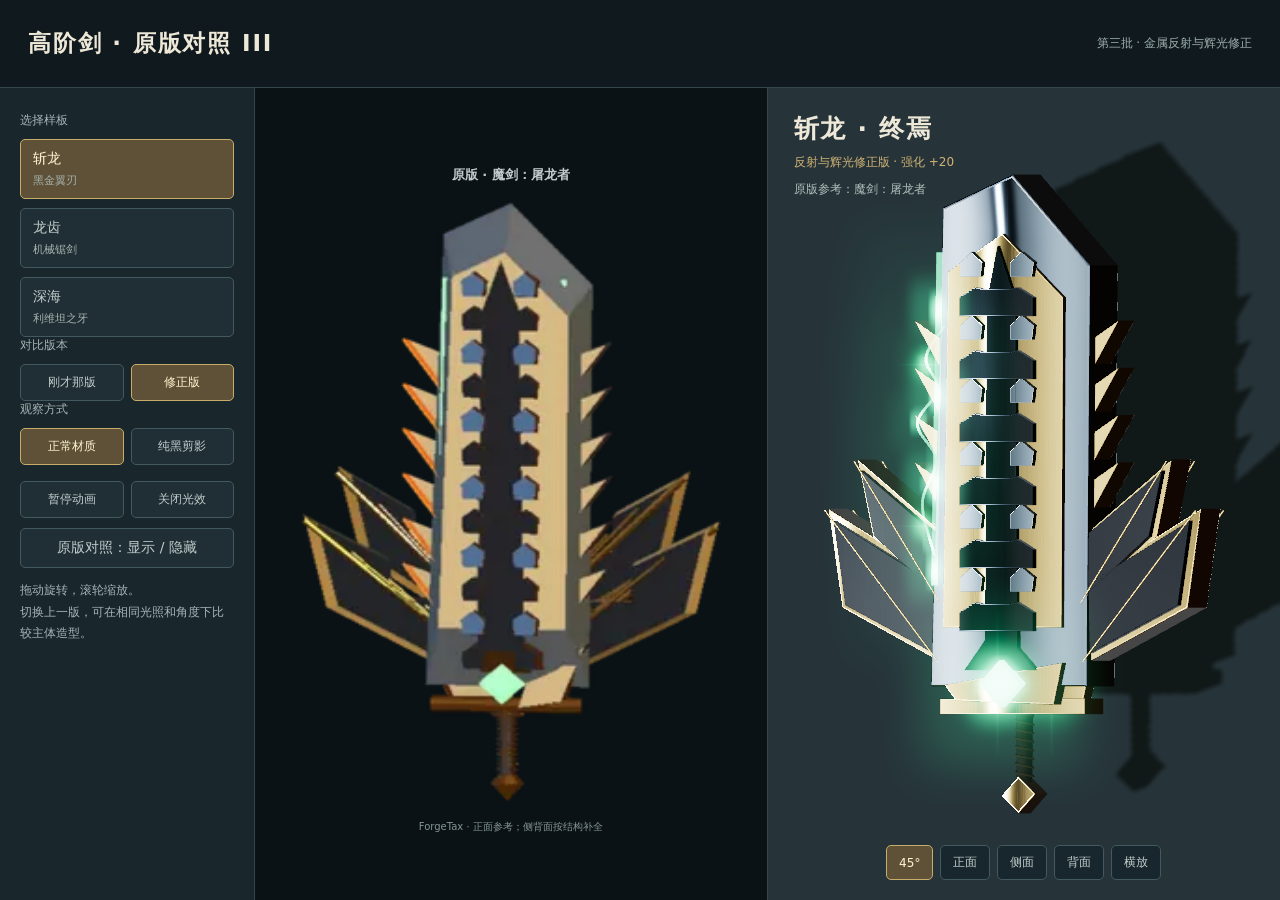
==== sword-faithful-study.html @ 308a8079 "deploy: V5.4 apply reference sword models and polished native glow" ====
<!doctype html><html lang="zh-CN"><head><meta charset="utf-8"><meta name="viewport" content="width=device-width,initial-scale=1"><title>高阶剑 · 三把原版对照 III</title><style>
*{box-sizing:border-box}body{margin:0;background:#10191d;color:#eee8d8;font:14px system-ui,'Microsoft YaHei',sans-serif}header{height:88px;padding:20px 28px;border-bottom:1px solid #34454b;display:flex;align-items:center;justify-content:space-between}h1{margin:0;font-size:23px;letter-spacing:.08em}header span{font-size:12px;color:#9eafae}main{height:calc(100dvh - 88px);display:grid;grid-template-columns:255px 1fr}aside{padding:24px 20px;background:#19262b;border-right:1px solid #34454b;overflow:auto}p{line-height:1.8;color:#a5b5b6;font-size:12px}label{font-size:12px;color:#a5b5b6;display:block;margin:22px 0 10px}label:first-child{margin-top:0}button{font:inherit;color:#c0cdcc;background:#202f35;border:1px solid #42595f;border-radius:5px;padding:10px 12px;cursor:pointer}button.active{border-color:#c7ac6a;background:#5e5137;color:#fff4d1}.families{display:grid;gap:9px}.families button{text-align:left}.families small{display:block;color:#a6b3af;font-size:11px;margin-top:5px}.toggle{display:grid;grid-template-columns:1fr 1fr;gap:7px}.toggle button{font-size:12px;padding:9px 4px}section{min-width:0;min-height:0;position:relative;overflow:hidden}canvas{display:block}#title{position:absolute;top:24px;left:26px;pointer-events:none}h2{margin:0;font-size:25px;letter-spacing:.07em}#revision{display:block;margin-top:9px;color:#d1b373;font-size:12px}#description{margin-top:10px;font-size:12px;color:#afbfbb}nav{position:absolute;bottom:20px;left:0;right:0;display:flex;justify-content:center;gap:7px}nav button{background:#18262ce8;padding:8px 12px;font-size:12px}@media(max-width:650px){header{height:68px;padding:14px 16px}h1{font-size:18px}header span{font-size:10px}main{height:calc(100dvh - 68px);display:flex;flex-direction:column}aside{padding:10px 12px;border:0;border-bottom:1px solid #34454b;overflow:visible}.families{grid-template-columns:repeat(3,1fr);gap:5px}.families button{text-align:center;font-size:12px;padding:8px 3px}.families small{display:none}aside label,aside p{display:none}.options{display:grid;grid-template-columns:1fr 1fr;gap:10px;margin-top:8px}.toggle{gap:4px}.toggle button{padding:7px 3px;font-size:11px}section{flex:1}#title{top:15px;left:16px}h2{font-size:19px}#description{display:none}#revision{font-size:10px;margin-top:6px}nav{bottom:12px;gap:5px}nav button{font-size:11px;padding:7px 9px}}
.comparison{display:flex;min-width:0;min-height:0}.comparison>#viewport{flex:1}#reference{display:none;width:50%;padding:22px 10px 10px;background:#0b1215;border-right:1px solid #34454b;flex-direction:column;align-items:center;justify-content:center;gap:14px}.compare-on #reference{display:flex}#reference img{width:100%;height:78%;object-fit:contain;min-height:0}#reference b{font-size:13px;color:#c1cacc;text-align:center}#reference small{font-size:10px;color:#839595;text-align:center}@media(max-width:650px){.comparison{flex:1}#reference{width:48%;padding:14px 5px 8px}#reference b{font-size:10px}#reference small{font-size:8px}#title{left:8px}h2{font-size:13px}nav{gap:3px;flex-wrap:wrap}nav button{padding:6px 7px}}
</style></head><body class="compare-on"><header><h1>高阶剑 · 原版对照 III</h1><span>第三批 · 金属反射与辉光修正</span></header><main><aside><label>选择样板</label><div class="families"><button data-family="dragon_slayer">斩龙<small>黑金翼刃</small></button><button data-family="dragon_fang">龙齿<small>机械锯剑</small></button><button data-family="abyss">深海<small>利维坦之牙</small></button></div><div class="options"><div><label>对比版本</label><div class="toggle"><button data-version="old">刚才那版</button><button data-version="new">修正版</button></div></div><div><label>观察方式</label><div class="toggle"><button data-finish="metal" class="active">正常材质</button><button data-finish="silhouette">纯黑剪影</button></div></div></div><div class="toggle" style="margin-top:16px"><button id="motion">暂停动画</button><button id="fx">关闭光效</button></div><button id="compare" style="width:100%;margin-top:10px">原版对照：显示 / 隐藏</button><p>拖动旋转，滚轮缩放。<br>切换上一版，可在相同光照和角度下比较主体造型。</p></aside><div class="comparison"><section id="reference"><b id="reference-title"></b><img alt="原版高阶剑参考"><small>ForgeTax · 正面参考；侧背面按结构补全</small></section><section id="viewport"><div id="title"><h2 id="name"></h2><span id="revision"></span><div id="description"></div></div><nav><button data-view="hero">45°</button><button data-view="front">正面</button><button data-view="side">侧面</button><button data-view="back">背面</button><button data-view="workshop">横放</button></nav></section></div></main><script>"use strict";(()=>{var hi={LEFT:0,MIDDLE:1,RIGHT:2,ROTATE:0,DOLLY:1,PAN:2},ui={ROTATE:0,PAN:1,DOLLY_PAN:2,DOLLY_ROTATE:3},xh=0,Vl=1,vh=2;var Hl=1,No=2,Pn=3,Gn=0,Xt=1,zt=2,Tn=0,Ei=1,pn=2,Wl=3,Xl=4,yh=5,ii=100,bh=101,Mh=102,Sh=103,Th=104,Eh=200,wh=201,Ah=202,Rh=203,lo=204,co=205,Ch=206,Ih=207,Ph=208,Lh=209,Uh=210,Oh=211,Dh=212,Nh=213,Fh=214,Fo=0,zo=1,_o=2,wi=3,Bo=4,ko=5,Go=6,Vo=7,Yl=0,zh=1,_h=2,Xn=0,Ho=1,Wo=2,Xo=3,gr=4,Yo=5,jo=6,Zo=7;var jl=300,Oi=301,Di=302,Ko=303,Jo=304,vs=306,Vn=1e3,ni=1001,ho=1002,Lt=1003,Bh=1004;var ys=1005;var At=1006,qo=1007;var an=1008;var En=1009,Zl=1010,Kl=1011,xr=1012,Qo=1013,di=1014,Ln=1015,It=1016,$o=1017,ea=1018,vr=1020,Jl=35902,ql=35899,Ql=1021,$l=1022,mn=1023,ir=1026,yr=1027,ec=1028,ta=1029,tc=1030,na=1031;var ia=1033,bs=33776,Ms=33777,Ss=33778,Ts=33779,ra=35840,sa=35841,oa=35842,aa=35843,la=36196,ca=37492,ha=37496,ua=37808,da=37809,fa=37810,pa=37811,ma=37812,ga=37813,xa=37814,va=37815,ya=37816,ba=37817,Ma=37818,Sa=37819,Ta=37820,Ea=37821,wa=36492,Aa=36494,Ra=36495,Ca=36283,Ia=36284,Pa=36285,La=36286;var Vr=2300,uo=2301,ao=2302,Ll=2400,Ul=2401,Ol=2402;var kh=3200,Gh=3201;var nc=0,Vh=1,Yn="",bt="srgb",Ai="srgb-linear",Hr="linear",$e="srgb";var Si=7680;var Dl=519,Hh=512,Wh=513,Xh=514,ic=515,Yh=516,jh=517,Zh=518,Kh=519,Nl=35044;var rc="300 es",bn=2e3,Wr=2001;var Cn=class{addEventListener(e,t){this._listeners===void 0&&(this._listeners={});let n=this._listeners;n[e]===void 0&&(n[e]=[]),n[e].indexOf(t)===-1&&n[e].push(t)}hasEventListener(e,t){let n=this._listeners;return n===void 0?!1:n[e]!==void 0&&n[e].indexOf(t)!==-1}removeEventListener(e,t){let n=this._listeners;if(n===void 0)return;let r=n[e];if(r!==void 0){let s=r.indexOf(t);s!==-1&&r.splice(s,1)}}dispatchEvent(e){let t=this._listeners;if(t===void 0)return;let n=t[e.type];if(n!==void 0){e.target=this;let r=n.slice(0);for(let s=0,o=r.length;s<o;s++)r[s].call(this,e);e.target=null}}},Ot=["00","01","02","03","04","05","06","07","08","09","0a","0b","0c","0d","0e","0f","10","11","12","13","14","15","16","17","18","19","1a","1b","1c","1d","1e","1f","20","21","22","23","24","25","26","27","28","29","2a","2b","2c","2d","2e","2f","30","31","32","33","34","35","36","37","38","39","3a","3b","3c","3d","3e","3f","40","41","42","43","44","45","46","47","48","49","4a","4b","4c","4d","4e","4f","50","51","52","53","54","55","56","57","58","59","5a","5b","5c","5d","5e","5f","60","61","62","63","64","65","66","67","68","69","6a","6b","6c","6d","6e","6f","70","71","72","73","74","75","76","77","78","79","7a","7b","7c","7d","7e","7f","80","81","82","83","84","85","86","87","88","89","8a","8b","8c","8d","8e","8f","90","91","92","93","94","95","96","97","98","99","9a","9b","9c","9d","9e","9f","a0","a1","a2","a3","a4","a5","a6","a7","a8","a9","aa","ab","ac","ad","ae","af","b0","b1","b2","b3","b4","b5","b6","b7","b8","b9","ba","bb","bc","bd","be","bf","c0","c1","c2","c3","c4","c5","c6","c7","c8","c9","ca","cb","cc","cd","ce","cf","d0","d1","d2","d3","d4","d5","d6","d7","d8","d9","da","db","dc","dd","de","df","e0","e1","e2","e3","e4","e5","e6","e7","e8","e9","ea","eb","ec","ed","ee","ef","f0","f1","f2","f3","f4","f5","f6","f7","f8","f9","fa","fb","fc","fd","fe","ff"],jc=1234567,_r=Math.PI/180,rr=180/Math.PI;function Ni(){let i=Math.random()*4294967295|0,e=Math.random()*4294967295|0,t=Math.random()*4294967295|0,n=Math.random()*4294967295|0;return(Ot[i&255]+Ot[i>>8&255]+Ot[i>>16&255]+Ot[i>>24&255]+"-"+Ot[e&255]+Ot[e>>8&255]+"-"+Ot[e>>16&15|64]+Ot[e>>24&255]+"-"+Ot[t&63|128]+Ot[t>>8&255]+"-"+Ot[t>>16&255]+Ot[t>>24&255]+Ot[n&255]+Ot[n>>8&255]+Ot[n>>16&255]+Ot[n>>24&255]).toLowerCase()}function Ge(i,e,t){return Math.max(e,Math.min(t,i))}function sc(i,e){return(i%e+e)%e}function Ed(i,e,t,n,r){return n+(i-e)*(r-n)/(t-e)}function wd(i,e,t){return i!==e?(t-i)/(e-i):0}function Br(i,e,t){return(1-t)*i+t*e}function Ad(i,e,t,n){return Br(i,e,1-Math.exp(-t*n))}function Rd(i,e=1){return e-Math.abs(sc(i,e*2)-e)}function Cd(i,e,t){return i<=e?0:i>=t?1:(i=(i-e)/(t-e),i*i*(3-2*i))}function Id(i,e,t){return i<=e?0:i>=t?1:(i=(i-e)/(t-e),i*i*i*(i*(i*6-15)+10))}function Pd(i,e){return i+Math.floor(Math.random()*(e-i+1))}function Ld(i,e){return i+Math.random()*(e-i)}function Ud(i){return i*(.5-Math.random())}function Od(i){i!==void 0&&(jc=i);let e=jc+=1831565813;return e=Math.imul(e^e>>>15,e|1),e^=e+Math.imul(e^e>>>7,e|61),((e^e>>>14)>>>0)/4294967296}function Dd(i){return i*_r}function Nd(i){return i*rr}function Fd(i){return(i&i-1)===0&&i!==0}function zd(i){return Math.pow(2,Math.ceil(Math.log(i)/Math.LN2))}function _d(i){return Math.pow(2,Math.floor(Math.log(i)/Math.LN2))}function Bd(i,e,t,n,r){let s=Math.cos,o=Math.sin,a=s(t/2),l=o(t/2),c=s((e+n)/2),h=o((e+n)/2),u=s((e-n)/2),d=o((e-n)/2),f=s((n-e)/2),m=o((n-e)/2);switch(r){case"XYX":i.set(a*h,l*u,l*d,a*c);break;case"YZY":i.set(l*d,a*h,l*u,a*c);break;case"ZXZ":i.set(l*u,l*d,a*h,a*c);break;case"XZX":i.set(a*h,l*m,l*f,a*c);break;case"YXY":i.set(l*f,a*h,l*m,a*c);break;case"ZYZ":i.set(l*m,l*f,a*h,a*c);break;default:console.warn("THREE.MathUtils: .setQuaternionFromProperEuler() encountered an unknown order: "+r)}}function tr(i,e){switch(e.constructor){case Float32Array:return i;case Uint32Array:return i/4294967295;case Uint16Array:return i/65535;case Uint8Array:return i/255;case Int32Array:return Math.max(i/2147483647,-1);case Int16Array:return Math.max(i/32767,-1);case Int8Array:return Math.max(i/127,-1);default:throw new Error("Invalid component type.")}}function Ht(i,e){switch(e.constructor){case Float32Array:return i;case Uint32Array:return Math.round(i*4294967295);case Uint16Array:return Math.round(i*65535);case Uint8Array:return Math.round(i*255);case Int32Array:return Math.round(i*2147483647);case Int16Array:return Math.round(i*32767);case Int8Array:return Math.round(i*127);default:throw new Error("Invalid component type.")}}var We={DEG2RAD:_r,RAD2DEG:rr,generateUUID:Ni,clamp:Ge,euclideanModulo:sc,mapLinear:Ed,inverseLerp:wd,lerp:Br,damp:Ad,pingpong:Rd,smoothstep:Cd,smootherstep:Id,randInt:Pd,randFloat:Ld,randFloatSpread:Ud,seededRandom:Od,degToRad:Dd,radToDeg:Nd,isPowerOfTwo:Fd,ceilPowerOfTwo:zd,floorPowerOfTwo:_d,setQuaternionFromProperEuler:Bd,normalize:Ht,denormalize:tr},Y=class i{constructor(e=0,t=0){i.prototype.isVector2=!0,this.x=e,this.y=t}get width(){return this.x}set width(e){this.x=e}get height(){return this.y}set height(e){this.y=e}set(e,t){return this.x=e,this.y=t,this}setScalar(e){return this.x=e,this.y=e,this}setX(e){return this.x=e,this}setY(e){return this.y=e,this}setComponent(e,t){switch(e){case 0:this.x=t;break;case 1:this.y=t;break;default:throw new Error("index is out of range: "+e)}return this}getComponent(e){switch(e){case 0:return this.x;case 1:return this.y;default:throw new Error("index is out of range: "+e)}}clone(){return new this.constructor(this.x,this.y)}copy(e){return this.x=e.x,this.y=e.y,this}add(e){return this.x+=e.x,this.y+=e.y,this}addScalar(e){return this.x+=e,this.y+=e,this}addVectors(e,t){return this.x=e.x+t.x,this.y=e.y+t.y,this}addScaledVector(e,t){return this.x+=e.x*t,this.y+=e.y*t,this}sub(e){return this.x-=e.x,this.y-=e.y,this}subScalar(e){return this.x-=e,this.y-=e,this}subVectors(e,t){return this.x=e.x-t.x,this.y=e.y-t.y,this}multiply(e){return this.x*=e.x,this.y*=e.y,this}multiplyScalar(e){return this.x*=e,this.y*=e,this}divide(e){return this.x/=e.x,this.y/=e.y,this}divideScalar(e){return this.multiplyScalar(1/e)}applyMatrix3(e){let t=this.x,n=this.y,r=e.elements;return this.x=r[0]*t+r[3]*n+r[6],this.y=r[1]*t+r[4]*n+r[7],this}min(e){return this.x=Math.min(this.x,e.x),this.y=Math.min(this.y,e.y),this}max(e){return this.x=Math.max(this.x,e.x),this.y=Math.max(this.y,e.y),this}clamp(e,t){return this.x=Ge(this.x,e.x,t.x),this.y=Ge(this.y,e.y,t.y),this}clampScalar(e,t){return this.x=Ge(this.x,e,t),this.y=Ge(this.y,e,t),this}clampLength(e,t){let n=this.length();return this.divideScalar(n||1).multiplyScalar(Ge(n,e,t))}floor(){return this.x=Math.floor(this.x),this.y=Math.floor(this.y),this}ceil(){return this.x=Math.ceil(this.x),this.y=Math.ceil(this.y),this}round(){return this.x=Math.round(this.x),this.y=Math.round(this.y),this}roundToZero(){return this.x=Math.trunc(this.x),this.y=Math.trunc(this.y),this}negate(){return this.x=-this.x,this.y=-this.y,this}dot(e){return this.x*e.x+this.y*e.y}cross(e){return this.x*e.y-this.y*e.x}lengthSq(){return this.x*this.x+this.y*this.y}length(){return Math.sqrt(this.x*this.x+this.y*this.y)}manhattanLength(){return Math.abs(this.x)+Math.abs(this.y)}normalize(){return this.divideScalar(this.length()||1)}angle(){return Math.atan2(-this.y,-this.x)+Math.PI}angleTo(e){let t=Math.sqrt(this.lengthSq()*e.lengthSq());if(t===0)return Math.PI/2;let n=this.dot(e)/t;return Math.acos(Ge(n,-1,1))}distanceTo(e){return Math.sqrt(this.distanceToSquared(e))}distanceToSquared(e){let t=this.x-e.x,n=this.y-e.y;return t*t+n*n}manhattanDistanceTo(e){return Math.abs(this.x-e.x)+Math.abs(this.y-e.y)}setLength(e){return this.normalize().multiplyScalar(e)}lerp(e,t){return this.x+=(e.x-this.x)*t,this.y+=(e.y-this.y)*t,this}lerpVectors(e,t,n){return this.x=e.x+(t.x-e.x)*n,this.y=e.y+(t.y-e.y)*n,this}equals(e){return e.x===this.x&&e.y===this.y}fromArray(e,t=0){return this.x=e[t],this.y=e[t+1],this}toArray(e=[],t=0){return e[t]=this.x,e[t+1]=this.y,e}fromBufferAttribute(e,t){return this.x=e.getX(t),this.y=e.getY(t),this}rotateAround(e,t){let n=Math.cos(t),r=Math.sin(t),s=this.x-e.x,o=this.y-e.y;return this.x=s*n-o*r+e.x,this.y=s*r+o*n+e.y,this}random(){return this.x=Math.random(),this.y=Math.random(),this}*[Symbol.iterator](){yield this.x,yield this.y}},fn=class{constructor(e=0,t=0,n=0,r=1){this.isQuaternion=!0,this._x=e,this._y=t,this._z=n,this._w=r}static slerpFlat(e,t,n,r,s,o,a){let l=n[r+0],c=n[r+1],h=n[r+2],u=n[r+3],d=s[o+0],f=s[o+1],m=s[o+2],y=s[o+3];if(a===0){e[t+0]=l,e[t+1]=c,e[t+2]=h,e[t+3]=u;return}if(a===1){e[t+0]=d,e[t+1]=f,e[t+2]=m,e[t+3]=y;return}if(u!==y||l!==d||c!==f||h!==m){let g=1-a,p=l*d+c*f+h*m+u*y,E=p>=0?1:-1,x=1-p*p;if(x>Number.EPSILON){let A=Math.sqrt(x),T=Math.atan2(A,p*E);g=Math.sin(g*T)/A,a=Math.sin(a*T)/A}let v=a*E;if(l=l*g+d*v,c=c*g+f*v,h=h*g+m*v,u=u*g+y*v,g===1-a){let A=1/Math.sqrt(l*l+c*c+h*h+u*u);l*=A,c*=A,h*=A,u*=A}}e[t]=l,e[t+1]=c,e[t+2]=h,e[t+3]=u}static multiplyQuaternionsFlat(e,t,n,r,s,o){let a=n[r],l=n[r+1],c=n[r+2],h=n[r+3],u=s[o],d=s[o+1],f=s[o+2],m=s[o+3];return e[t]=a*m+h*u+l*f-c*d,e[t+1]=l*m+h*d+c*u-a*f,e[t+2]=c*m+h*f+a*d-l*u,e[t+3]=h*m-a*u-l*d-c*f,e}get x(){return this._x}set x(e){this._x=e,this._onChangeCallback()}get y(){return this._y}set y(e){this._y=e,this._onChangeCallback()}get z(){return this._z}set z(e){this._z=e,this._onChangeCallback()}get w(){return this._w}set w(e){this._w=e,this._onChangeCallback()}set(e,t,n,r){return this._x=e,this._y=t,this._z=n,this._w=r,this._onChangeCallback(),this}clone(){return new this.constructor(this._x,this._y,this._z,this._w)}copy(e){return this._x=e.x,this._y=e.y,this._z=e.z,this._w=e.w,this._onChangeCallback(),this}setFromEuler(e,t=!0){let n=e._x,r=e._y,s=e._z,o=e._order,a=Math.cos,l=Math.sin,c=a(n/2),h=a(r/2),u=a(s/2),d=l(n/2),f=l(r/2),m=l(s/2);switch(o){case"XYZ":this._x=d*h*u+c*f*m,this._y=c*f*u-d*h*m,this._z=c*h*m+d*f*u,this._w=c*h*u-d*f*m;break;case"YXZ":this._x=d*h*u+c*f*m,this._y=c*f*u-d*h*m,this._z=c*h*m-d*f*u,this._w=c*h*u+d*f*m;break;case"ZXY":this._x=d*h*u-c*f*m,this._y=c*f*u+d*h*m,this._z=c*h*m+d*f*u,this._w=c*h*u-d*f*m;break;case"ZYX":this._x=d*h*u-c*f*m,this._y=c*f*u+d*h*m,this._z=c*h*m-d*f*u,this._w=c*h*u+d*f*m;break;case"YZX":this._x=d*h*u+c*f*m,this._y=c*f*u+d*h*m,this._z=c*h*m-d*f*u,this._w=c*h*u-d*f*m;break;case"XZY":this._x=d*h*u-c*f*m,this._y=c*f*u-d*h*m,this._z=c*h*m+d*f*u,this._w=c*h*u+d*f*m;break;default:console.warn("THREE.Quaternion: .setFromEuler() encountered an unknown order: "+o)}return t===!0&&this._onChangeCallback(),this}setFromAxisAngle(e,t){let n=t/2,r=Math.sin(n);return this._x=e.x*r,this._y=e.y*r,this._z=e.z*r,this._w=Math.cos(n),this._onChangeCallback(),this}setFromRotationMatrix(e){let t=e.elements,n=t[0],r=t[4],s=t[8],o=t[1],a=t[5],l=t[9],c=t[2],h=t[6],u=t[10],d=n+a+u;if(d>0){let f=.5/Math.sqrt(d+1);this._w=.25/f,this._x=(h-l)*f,this._y=(s-c)*f,this._z=(o-r)*f}else if(n>a&&n>u){let f=2*Math.sqrt(1+n-a-u);this._w=(h-l)/f,this._x=.25*f,this._y=(r+o)/f,this._z=(s+c)/f}else if(a>u){let f=2*Math.sqrt(1+a-n-u);this._w=(s-c)/f,this._x=(r+o)/f,this._y=.25*f,this._z=(l+h)/f}else{let f=2*Math.sqrt(1+u-n-a);this._w=(o-r)/f,this._x=(s+c)/f,this._y=(l+h)/f,this._z=.25*f}return this._onChangeCallback(),this}setFromUnitVectors(e,t){let n=e.dot(t)+1;return n<1e-8?(n=0,Math.abs(e.x)>Math.abs(e.z)?(this._x=-e.y,this._y=e.x,this._z=0,this._w=n):(this._x=0,this._y=-e.z,this._z=e.y,this._w=n)):(this._x=e.y*t.z-e.z*t.y,this._y=e.z*t.x-e.x*t.z,this._z=e.x*t.y-e.y*t.x,this._w=n),this.normalize()}angleTo(e){return 2*Math.acos(Math.abs(Ge(this.dot(e),-1,1)))}rotateTowards(e,t){let n=this.angleTo(e);if(n===0)return this;let r=Math.min(1,t/n);return this.slerp(e,r),this}identity(){return this.set(0,0,0,1)}invert(){return this.conjugate()}conjugate(){return this._x*=-1,this._y*=-1,this._z*=-1,this._onChangeCallback(),this}dot(e){return this._x*e._x+this._y*e._y+this._z*e._z+this._w*e._w}lengthSq(){return this._x*this._x+this._y*this._y+this._z*this._z+this._w*this._w}length(){return Math.sqrt(this._x*this._x+this._y*this._y+this._z*this._z+this._w*this._w)}normalize(){let e=this.length();return e===0?(this._x=0,this._y=0,this._z=0,this._w=1):(e=1/e,this._x=this._x*e,this._y=this._y*e,this._z=this._z*e,this._w=this._w*e),this._onChangeCallback(),this}multiply(e){return this.multiplyQuaternions(this,e)}premultiply(e){return this.multiplyQuaternions(e,this)}multiplyQuaternions(e,t){let n=e._x,r=e._y,s=e._z,o=e._w,a=t._x,l=t._y,c=t._z,h=t._w;return this._x=n*h+o*a+r*c-s*l,this._y=r*h+o*l+s*a-n*c,this._z=s*h+o*c+n*l-r*a,this._w=o*h-n*a-r*l-s*c,this._onChangeCallback(),this}slerp(e,t){if(t===0)return this;if(t===1)return this.copy(e);let n=this._x,r=this._y,s=this._z,o=this._w,a=o*e._w+n*e._x+r*e._y+s*e._z;if(a<0?(this._w=-e._w,this._x=-e._x,this._y=-e._y,this._z=-e._z,a=-a):this.copy(e),a>=1)return this._w=o,this._x=n,this._y=r,this._z=s,this;let l=1-a*a;if(l<=Number.EPSILON){let f=1-t;return this._w=f*o+t*this._w,this._x=f*n+t*this._x,this._y=f*r+t*this._y,this._z=f*s+t*this._z,this.normalize(),this}let c=Math.sqrt(l),h=Math.atan2(c,a),u=Math.sin((1-t)*h)/c,d=Math.sin(t*h)/c;return this._w=o*u+this._w*d,this._x=n*u+this._x*d,this._y=r*u+this._y*d,this._z=s*u+this._z*d,this._onChangeCallback(),this}slerpQuaternions(e,t,n){return this.copy(e).slerp(t,n)}random(){let e=2*Math.PI*Math.random(),t=2*Math.PI*Math.random(),n=Math.random(),r=Math.sqrt(1-n),s=Math.sqrt(n);return this.set(r*Math.sin(e),r*Math.cos(e),s*Math.sin(t),s*Math.cos(t))}equals(e){return e._x===this._x&&e._y===this._y&&e._z===this._z&&e._w===this._w}fromArray(e,t=0){return this._x=e[t],this._y=e[t+1],this._z=e[t+2],this._w=e[t+3],this._onChangeCallback(),this}toArray(e=[],t=0){return e[t]=this._x,e[t+1]=this._y,e[t+2]=this._z,e[t+3]=this._w,e}fromBufferAttribute(e,t){return this._x=e.getX(t),this._y=e.getY(t),this._z=e.getZ(t),this._w=e.getW(t),this._onChangeCallback(),this}toJSON(){return this.toArray()}_onChange(e){return this._onChangeCallback=e,this}_onChangeCallback(){}*[Symbol.iterator](){yield this._x,yield this._y,yield this._z,yield this._w}},P=class i{constructor(e=0,t=0,n=0){i.prototype.isVector3=!0,this.x=e,this.y=t,this.z=n}set(e,t,n){return n===void 0&&(n=this.z),this.x=e,this.y=t,this.z=n,this}setScalar(e){return this.x=e,this.y=e,this.z=e,this}setX(e){return this.x=e,this}setY(e){return this.y=e,this}setZ(e){return this.z=e,this}setComponent(e,t){switch(e){case 0:this.x=t;break;case 1:this.y=t;break;case 2:this.z=t;break;default:throw new Error("index is out of range: "+e)}return this}getComponent(e){switch(e){case 0:return this.x;case 1:return this.y;case 2:return this.z;default:throw new Error("index is out of range: "+e)}}clone(){return new this.constructor(this.x,this.y,this.z)}copy(e){return this.x=e.x,this.y=e.y,this.z=e.z,this}add(e){return this.x+=e.x,this.y+=e.y,this.z+=e.z,this}addScalar(e){return this.x+=e,this.y+=e,this.z+=e,this}addVectors(e,t){return this.x=e.x+t.x,this.y=e.y+t.y,this.z=e.z+t.z,this}addScaledVector(e,t){return this.x+=e.x*t,this.y+=e.y*t,this.z+=e.z*t,this}sub(e){return this.x-=e.x,this.y-=e.y,this.z-=e.z,this}subScalar(e){return this.x-=e,this.y-=e,this.z-=e,this}subVectors(e,t){return this.x=e.x-t.x,this.y=e.y-t.y,this.z=e.z-t.z,this}multiply(e){return this.x*=e.x,this.y*=e.y,this.z*=e.z,this}multiplyScalar(e){return this.x*=e,this.y*=e,this.z*=e,this}multiplyVectors(e,t){return this.x=e.x*t.x,this.y=e.y*t.y,this.z=e.z*t.z,this}applyEuler(e){return this.applyQuaternion(Zc.setFromEuler(e))}applyAxisAngle(e,t){return this.applyQuaternion(Zc.setFromAxisAngle(e,t))}applyMatrix3(e){let t=this.x,n=this.y,r=this.z,s=e.elements;return this.x=s[0]*t+s[3]*n+s[6]*r,this.y=s[1]*t+s[4]*n+s[7]*r,this.z=s[2]*t+s[5]*n+s[8]*r,this}applyNormalMatrix(e){return this.applyMatrix3(e).normalize()}applyMatrix4(e){let t=this.x,n=this.y,r=this.z,s=e.elements,o=1/(s[3]*t+s[7]*n+s[11]*r+s[15]);return this.x=(s[0]*t+s[4]*n+s[8]*r+s[12])*o,this.y=(s[1]*t+s[5]*n+s[9]*r+s[13])*o,this.z=(s[2]*t+s[6]*n+s[10]*r+s[14])*o,this}applyQuaternion(e){let t=this.x,n=this.y,r=this.z,s=e.x,o=e.y,a=e.z,l=e.w,c=2*(o*r-a*n),h=2*(a*t-s*r),u=2*(s*n-o*t);return this.x=t+l*c+o*u-a*h,this.y=n+l*h+a*c-s*u,this.z=r+l*u+s*h-o*c,this}project(e){return this.applyMatrix4(e.matrixWorldInverse).applyMatrix4(e.projectionMatrix)}unproject(e){return this.applyMatrix4(e.projectionMatrixInverse).applyMatrix4(e.matrixWorld)}transformDirection(e){let t=this.x,n=this.y,r=this.z,s=e.elements;return this.x=s[0]*t+s[4]*n+s[8]*r,this.y=s[1]*t+s[5]*n+s[9]*r,this.z=s[2]*t+s[6]*n+s[10]*r,this.normalize()}divide(e){return this.x/=e.x,this.y/=e.y,this.z/=e.z,this}divideScalar(e){return this.multiplyScalar(1/e)}min(e){return this.x=Math.min(this.x,e.x),this.y=Math.min(this.y,e.y),this.z=Math.min(this.z,e.z),this}max(e){return this.x=Math.max(this.x,e.x),this.y=Math.max(this.y,e.y),this.z=Math.max(this.z,e.z),this}clamp(e,t){return this.x=Ge(this.x,e.x,t.x),this.y=Ge(this.y,e.y,t.y),this.z=Ge(this.z,e.z,t.z),this}clampScalar(e,t){return this.x=Ge(this.x,e,t),this.y=Ge(this.y,e,t),this.z=Ge(this.z,e,t),this}clampLength(e,t){let n=this.length();return this.divideScalar(n||1).multiplyScalar(Ge(n,e,t))}floor(){return this.x=Math.floor(this.x),this.y=Math.floor(this.y),this.z=Math.floor(this.z),this}ceil(){return this.x=Math.ceil(this.x),this.y=Math.ceil(this.y),this.z=Math.ceil(this.z),this}round(){return this.x=Math.round(this.x),this.y=Math.round(this.y),this.z=Math.round(this.z),this}roundToZero(){return this.x=Math.trunc(this.x),this.y=Math.trunc(this.y),this.z=Math.trunc(this.z),this}negate(){return this.x=-this.x,this.y=-this.y,this.z=-this.z,this}dot(e){return this.x*e.x+this.y*e.y+this.z*e.z}lengthSq(){return this.x*this.x+this.y*this.y+this.z*this.z}length(){return Math.sqrt(this.x*this.x+this.y*this.y+this.z*this.z)}manhattanLength(){return Math.abs(this.x)+Math.abs(this.y)+Math.abs(this.z)}normalize(){return this.divideScalar(this.length()||1)}setLength(e){return this.normalize().multiplyScalar(e)}lerp(e,t){return this.x+=(e.x-this.x)*t,this.y+=(e.y-this.y)*t,this.z+=(e.z-this.z)*t,this}lerpVectors(e,t,n){return this.x=e.x+(t.x-e.x)*n,this.y=e.y+(t.y-e.y)*n,this.z=e.z+(t.z-e.z)*n,this}cross(e){return this.crossVectors(this,e)}crossVectors(e,t){let n=e.x,r=e.y,s=e.z,o=t.x,a=t.y,l=t.z;return this.x=r*l-s*a,this.y=s*o-n*l,this.z=n*a-r*o,this}projectOnVector(e){let t=e.lengthSq();if(t===0)return this.set(0,0,0);let n=e.dot(this)/t;return this.copy(e).multiplyScalar(n)}projectOnPlane(e){return ol.copy(this).projectOnVector(e),this.sub(ol)}reflect(e){return this.sub(ol.copy(e).multiplyScalar(2*this.dot(e)))}angleTo(e){let t=Math.sqrt(this.lengthSq()*e.lengthSq());if(t===0)return Math.PI/2;let n=this.dot(e)/t;return Math.acos(Ge(n,-1,1))}distanceTo(e){return Math.sqrt(this.distanceToSquared(e))}distanceToSquared(e){let t=this.x-e.x,n=this.y-e.y,r=this.z-e.z;return t*t+n*n+r*r}manhattanDistanceTo(e){return Math.abs(this.x-e.x)+Math.abs(this.y-e.y)+Math.abs(this.z-e.z)}setFromSpherical(e){return this.setFromSphericalCoords(e.radius,e.phi,e.theta)}setFromSphericalCoords(e,t,n){let r=Math.sin(t)*e;return this.x=r*Math.sin(n),this.y=Math.cos(t)*e,this.z=r*Math.cos(n),this}setFromCylindrical(e){return this.setFromCylindricalCoords(e.radius,e.theta,e.y)}setFromCylindricalCoords(e,t,n){return this.x=e*Math.sin(t),this.y=n,this.z=e*Math.cos(t),this}setFromMatrixPosition(e){let t=e.elements;return this.x=t[12],this.y=t[13],this.z=t[14],this}setFromMatrixScale(e){let t=this.setFromMatrixColumn(e,0).length(),n=this.setFromMatrixColumn(e,1).length(),r=this.setFromMatrixColumn(e,2).length();return this.x=t,this.y=n,this.z=r,this}setFromMatrixColumn(e,t){return this.fromArray(e.elements,t*4)}setFromMatrix3Column(e,t){return this.fromArray(e.elements,t*3)}setFromEuler(e){return this.x=e._x,this.y=e._y,this.z=e._z,this}setFromColor(e){return this.x=e.r,this.y=e.g,this.z=e.b,this}equals(e){return e.x===this.x&&e.y===this.y&&e.z===this.z}fromArray(e,t=0){return this.x=e[t],this.y=e[t+1],this.z=e[t+2],this}toArray(e=[],t=0){return e[t]=this.x,e[t+1]=this.y,e[t+2]=this.z,e}fromBufferAttribute(e,t){return this.x=e.getX(t),this.y=e.getY(t),this.z=e.getZ(t),this}random(){return this.x=Math.random(),this.y=Math.random(),this.z=Math.random(),this}randomDirection(){let e=Math.random()*Math.PI*2,t=Math.random()*2-1,n=Math.sqrt(1-t*t);return this.x=n*Math.cos(e),this.y=t,this.z=n*Math.sin(e),this}*[Symbol.iterator](){yield this.x,yield this.y,yield this.z}},ol=new P,Zc=new fn,Ve=class i{constructor(e,t,n,r,s,o,a,l,c){i.prototype.isMatrix3=!0,this.elements=[1,0,0,0,1,0,0,0,1],e!==void 0&&this.set(e,t,n,r,s,o,a,l,c)}set(e,t,n,r,s,o,a,l,c){let h=this.elements;return h[0]=e,h[1]=r,h[2]=a,h[3]=t,h[4]=s,h[5]=l,h[6]=n,h[7]=o,h[8]=c,this}identity(){return this.set(1,0,0,0,1,0,0,0,1),this}copy(e){let t=this.elements,n=e.elements;return t[0]=n[0],t[1]=n[1],t[2]=n[2],t[3]=n[3],t[4]=n[4],t[5]=n[5],t[6]=n[6],t[7]=n[7],t[8]=n[8],this}extractBasis(e,t,n){return e.setFromMatrix3Column(this,0),t.setFromMatrix3Column(this,1),n.setFromMatrix3Column(this,2),this}setFromMatrix4(e){let t=e.elements;return this.set(t[0],t[4],t[8],t[1],t[5],t[9],t[2],t[6],t[10]),this}multiply(e){return this.multiplyMatrices(this,e)}premultiply(e){return this.multiplyMatrices(e,this)}multiplyMatrices(e,t){let n=e.elements,r=t.elements,s=this.elements,o=n[0],a=n[3],l=n[6],c=n[1],h=n[4],u=n[7],d=n[2],f=n[5],m=n[8],y=r[0],g=r[3],p=r[6],E=r[1],x=r[4],v=r[7],A=r[2],T=r[5],R=r[8];return s[0]=o*y+a*E+l*A,s[3]=o*g+a*x+l*T,s[6]=o*p+a*v+l*R,s[1]=c*y+h*E+u*A,s[4]=c*g+h*x+u*T,s[7]=c*p+h*v+u*R,s[2]=d*y+f*E+m*A,s[5]=d*g+f*x+m*T,s[8]=d*p+f*v+m*R,this}multiplyScalar(e){let t=this.elements;return t[0]*=e,t[3]*=e,t[6]*=e,t[1]*=e,t[4]*=e,t[7]*=e,t[2]*=e,t[5]*=e,t[8]*=e,this}determinant(){let e=this.elements,t=e[0],n=e[1],r=e[2],s=e[3],o=e[4],a=e[5],l=e[6],c=e[7],h=e[8];return t*o*h-t*a*c-n*s*h+n*a*l+r*s*c-r*o*l}invert(){let e=this.elements,t=e[0],n=e[1],r=e[2],s=e[3],o=e[4],a=e[5],l=e[6],c=e[7],h=e[8],u=h*o-a*c,d=a*l-h*s,f=c*s-o*l,m=t*u+n*d+r*f;if(m===0)return this.set(0,0,0,0,0,0,0,0,0);let y=1/m;return e[0]=u*y,e[1]=(r*c-h*n)*y,e[2]=(a*n-r*o)*y,e[3]=d*y,e[4]=(h*t-r*l)*y,e[5]=(r*s-a*t)*y,e[6]=f*y,e[7]=(n*l-c*t)*y,e[8]=(o*t-n*s)*y,this}transpose(){let e,t=this.elements;return e=t[1],t[1]=t[3],t[3]=e,e=t[2],t[2]=t[6],t[6]=e,e=t[5],t[5]=t[7],t[7]=e,this}getNormalMatrix(e){return this.setFromMatrix4(e).invert().transpose()}transposeIntoArray(e){let t=this.elements;return e[0]=t[0],e[1]=t[3],e[2]=t[6],e[3]=t[1],e[4]=t[4],e[5]=t[7],e[6]=t[2],e[7]=t[5],e[8]=t[8],this}setUvTransform(e,t,n,r,s,o,a){let l=Math.cos(s),c=Math.sin(s);return this.set(n*l,n*c,-n*(l*o+c*a)+o+e,-r*c,r*l,-r*(-c*o+l*a)+a+t,0,0,1),this}scale(e,t){return this.premultiply(al.makeScale(e,t)),this}rotate(e){return this.premultiply(al.makeRotation(-e)),this}translate(e,t){return this.premultiply(al.makeTranslation(e,t)),this}makeTranslation(e,t){return e.isVector2?this.set(1,0,e.x,0,1,e.y,0,0,1):this.set(1,0,e,0,1,t,0,0,1),this}makeRotation(e){let t=Math.cos(e),n=Math.sin(e);return this.set(t,-n,0,n,t,0,0,0,1),this}makeScale(e,t){return this.set(e,0,0,0,t,0,0,0,1),this}equals(e){let t=this.elements,n=e.elements;for(let r=0;r<9;r++)if(t[r]!==n[r])return!1;return!0}fromArray(e,t=0){for(let n=0;n<9;n++)this.elements[n]=e[n+t];return this}toArray(e=[],t=0){let n=this.elements;return e[t]=n[0],e[t+1]=n[1],e[t+2]=n[2],e[t+3]=n[3],e[t+4]=n[4],e[t+5]=n[5],e[t+6]=n[6],e[t+7]=n[7],e[t+8]=n[8],e}clone(){return new this.constructor().fromArray(this.elements)}},al=new Ve;function oc(i){for(let e=i.length-1;e>=0;--e)if(i[e]>=65535)return!0;return!1}function Xr(i){return document.createElementNS("http://www.w3.org/1999/xhtml",i)}function Jh(){let i=Xr("canvas");return i.style.display="block",i}var Kc={};function sr(i){i in Kc||(Kc[i]=!0,console.warn(i))}function qh(i,e,t){return new Promise(function(n,r){function s(){switch(i.clientWaitSync(e,i.SYNC_FLUSH_COMMANDS_BIT,0)){case i.WAIT_FAILED:r();break;case i.TIMEOUT_EXPIRED:setTimeout(s,t);break;default:n()}}setTimeout(s,t)})}var Jc=new Ve().set(.4123908,.3575843,.1804808,.212639,.7151687,.0721923,.0193308,.1191948,.9505322),qc=new Ve().set(3.2409699,-1.5373832,-.4986108,-.9692436,1.8759675,.0415551,.0556301,-.203977,1.0569715);function kd(){let i={enabled:!0,workingColorSpace:Ai,spaces:{},convert:function(r,s,o){return this.enabled===!1||s===o||!s||!o||(this.spaces[s].transfer===$e&&(r.r=kn(r.r),r.g=kn(r.g),r.b=kn(r.b)),this.spaces[s].primaries!==this.spaces[o].primaries&&(r.applyMatrix3(this.spaces[s].toXYZ),r.applyMatrix3(this.spaces[o].fromXYZ)),this.spaces[o].transfer===$e&&(r.r=nr(r.r),r.g=nr(r.g),r.b=nr(r.b))),r},workingToColorSpace:function(r,s){return this.convert(r,this.workingColorSpace,s)},colorSpaceToWorking:function(r,s){return this.convert(r,s,this.workingColorSpace)},getPrimaries:function(r){return this.spaces[r].primaries},getTransfer:function(r){return r===Yn?Hr:this.spaces[r].transfer},getToneMappingMode:function(r){return this.spaces[r].outputColorSpaceConfig.toneMappingMode||"standard"},getLuminanceCoefficients:function(r,s=this.workingColorSpace){return r.fromArray(this.spaces[s].luminanceCoefficients)},define:function(r){Object.assign(this.spaces,r)},_getMatrix:function(r,s,o){return r.copy(this.spaces[s].toXYZ).multiply(this.spaces[o].fromXYZ)},_getDrawingBufferColorSpace:function(r){return this.spaces[r].outputColorSpaceConfig.drawingBufferColorSpace},_getUnpackColorSpace:function(r=this.workingColorSpace){return this.spaces[r].workingColorSpaceConfig.unpackColorSpace},fromWorkingColorSpace:function(r,s){return sr("THREE.ColorManagement: .fromWorkingColorSpace() has been renamed to .workingToColorSpace()."),i.workingToColorSpace(r,s)},toWorkingColorSpace:function(r,s){return sr("THREE.ColorManagement: .toWorkingColorSpace() has been renamed to .colorSpaceToWorking()."),i.colorSpaceToWorking(r,s)}},e=[.64,.33,.3,.6,.15,.06],t=[.2126,.7152,.0722],n=[.3127,.329];return i.define({[Ai]:{primaries:e,whitePoint:n,transfer:Hr,toXYZ:Jc,fromXYZ:qc,luminanceCoefficients:t,workingColorSpaceConfig:{unpackColorSpace:bt},outputColorSpaceConfig:{drawingBufferColorSpace:bt}},[bt]:{primaries:e,whitePoint:n,transfer:$e,toXYZ:Jc,fromXYZ:qc,luminanceCoefficients:t,outputColorSpaceConfig:{drawingBufferColorSpace:bt}}}),i}var Ke=kd();function kn(i){return i<.04045?i*.0773993808:Math.pow(i*.9478672986+.0521327014,2.4)}function nr(i){return i<.0031308?i*12.92:1.055*Math.pow(i,.41666)-.055}var Hi,fo=class{static getDataURL(e,t="image/png"){if(/^data:/i.test(e.src)||typeof HTMLCanvasElement>"u")return e.src;let n;if(e instanceof HTMLCanvasElement)n=e;else{Hi===void 0&&(Hi=Xr("canvas")),Hi.width=e.width,Hi.height=e.height;let r=Hi.getContext("2d");e instanceof ImageData?r.putImageData(e,0,0):r.drawImage(e,0,0,e.width,e.height),n=Hi}return n.toDataURL(t)}static sRGBToLinear(e){if(typeof HTMLImageElement<"u"&&e instanceof HTMLImageElement||typeof HTMLCanvasElement<"u"&&e instanceof HTMLCanvasElement||typeof ImageBitmap<"u"&&e instanceof ImageBitmap){let t=Xr("canvas");t.width=e.width,t.height=e.height;let n=t.getContext("2d");n.drawImage(e,0,0,e.width,e.height);let r=n.getImageData(0,0,e.width,e.height),s=r.data;for(let o=0;o<s.length;o++)s[o]=kn(s[o]/255)*255;return n.putImageData(r,0,0),t}else if(e.data){let t=e.data.slice(0);for(let n=0;n<t.length;n++)t instanceof Uint8Array||t instanceof Uint8ClampedArray?t[n]=Math.floor(kn(t[n]/255)*255):t[n]=kn(t[n]);return{data:t,width:e.width,height:e.height}}else return console.warn("THREE.ImageUtils.sRGBToLinear(): Unsupported image type. No color space conversion applied."),e}},Gd=0,or=class{constructor(e=null){this.isSource=!0,Object.defineProperty(this,"id",{value:Gd++}),this.uuid=Ni(),this.data=e,this.dataReady=!0,this.version=0}getSize(e){let t=this.data;return typeof HTMLVideoElement<"u"&&t instanceof HTMLVideoElement?e.set(t.videoWidth,t.videoHeight,0):t instanceof VideoFrame?e.set(t.displayHeight,t.displayWidth,0):t!==null?e.set(t.width,t.height,t.depth||0):e.set(0,0,0),e}set needsUpdate(e){e===!0&&this.version++}toJSON(e){let t=e===void 0||typeof e=="string";if(!t&&e.images[this.uuid]!==void 0)return e.images[this.uuid];let n={uuid:this.uuid,url:""},r=this.data;if(r!==null){let s;if(Array.isArray(r)){s=[];for(let o=0,a=r.length;o<a;o++)r[o].isDataTexture?s.push(ll(r[o].image)):s.push(ll(r[o]))}else s=ll(r);n.url=s}return t||(e.images[this.uuid]=n),n}};function ll(i){return typeof HTMLImageElement<"u"&&i instanceof HTMLImageElement||typeof HTMLCanvasElement<"u"&&i instanceof HTMLCanvasElement||typeof ImageBitmap<"u"&&i instanceof ImageBitmap?fo.getDataURL(i):i.data?{data:Array.from(i.data),width:i.width,height:i.height,type:i.data.constructor.name}:(console.warn("THREE.Texture: Unable to serialize Texture."),{})}var Vd=0,cl=new P,Rt=class i extends Cn{constructor(e=i.DEFAULT_IMAGE,t=i.DEFAULT_MAPPING,n=ni,r=ni,s=At,o=an,a=mn,l=En,c=i.DEFAULT_ANISOTROPY,h=Yn){super(),this.isTexture=!0,Object.defineProperty(this,"id",{value:Vd++}),this.uuid=Ni(),this.name="",this.source=new or(e),this.mipmaps=[],this.mapping=t,this.channel=0,this.wrapS=n,this.wrapT=r,this.magFilter=s,this.minFilter=o,this.anisotropy=c,this.format=a,this.internalFormat=null,this.type=l,this.offset=new Y(0,0),this.repeat=new Y(1,1),this.center=new Y(0,0),this.rotation=0,this.matrixAutoUpdate=!0,this.matrix=new Ve,this.generateMipmaps=!0,this.premultiplyAlpha=!1,this.flipY=!0,this.unpackAlignment=4,this.colorSpace=h,this.userData={},this.updateRanges=[],this.version=0,this.onUpdate=null,this.renderTarget=null,this.isRenderTargetTexture=!1,this.isArrayTexture=!!(e&&e.depth&&e.depth>1),this.pmremVersion=0}get width(){return this.source.getSize(cl).x}get height(){return this.source.getSize(cl).y}get depth(){return this.source.getSize(cl).z}get image(){return this.source.data}set image(e=null){this.source.data=e}updateMatrix(){this.matrix.setUvTransform(this.offset.x,this.offset.y,this.repeat.x,this.repeat.y,this.rotation,this.center.x,this.center.y)}addUpdateRange(e,t){this.updateRanges.push({start:e,count:t})}clearUpdateRanges(){this.updateRanges.length=0}clone(){return new this.constructor().copy(this)}copy(e){return this.name=e.name,this.source=e.source,this.mipmaps=e.mipmaps.slice(0),this.mapping=e.mapping,this.channel=e.channel,this.wrapS=e.wrapS,this.wrapT=e.wrapT,this.magFilter=e.magFilter,this.minFilter=e.minFilter,this.anisotropy=e.anisotropy,this.format=e.format,this.internalFormat=e.internalFormat,this.type=e.type,this.offset.copy(e.offset),this.repeat.copy(e.repeat),this.center.copy(e.center),this.rotation=e.rotation,this.matrixAutoUpdate=e.matrixAutoUpdate,this.matrix.copy(e.matrix),this.generateMipmaps=e.generateMipmaps,this.premultiplyAlpha=e.premultiplyAlpha,this.flipY=e.flipY,this.unpackAlignment=e.unpackAlignment,this.colorSpace=e.colorSpace,this.renderTarget=e.renderTarget,this.isRenderTargetTexture=e.isRenderTargetTexture,this.isArrayTexture=e.isArrayTexture,this.userData=JSON.parse(JSON.stringify(e.userData)),this.needsUpdate=!0,this}setValues(e){for(let t in e){let n=e[t];if(n===void 0){console.warn(`THREE.Texture.setValues(): parameter '${t}' has value of undefined.`);continue}let r=this[t];if(r===void 0){console.warn(`THREE.Texture.setValues(): property '${t}' does not exist.`);continue}r&&n&&r.isVector2&&n.isVector2||r&&n&&r.isVector3&&n.isVector3||r&&n&&r.isMatrix3&&n.isMatrix3?r.copy(n):this[t]=n}}toJSON(e){let t=e===void 0||typeof e=="string";if(!t&&e.textures[this.uuid]!==void 0)return e.textures[this.uuid];let n={metadata:{version:4.7,type:"Texture",generator:"Texture.toJSON"},uuid:this.uuid,name:this.name,image:this.source.toJSON(e).uuid,mapping:this.mapping,channel:this.channel,repeat:[this.repeat.x,this.repeat.y],offset:[this.offset.x,this.offset.y],center:[this.center.x,this.center.y],rotation:this.rotation,wrap:[this.wrapS,this.wrapT],format:this.format,internalFormat:this.internalFormat,type:this.type,colorSpace:this.colorSpace,minFilter:this.minFilter,magFilter:this.magFilter,anisotropy:this.anisotropy,flipY:this.flipY,generateMipmaps:this.generateMipmaps,premultiplyAlpha:this.premultiplyAlpha,unpackAlignment:this.unpackAlignment};return Object.keys(this.userData).length>0&&(n.userData=this.userData),t||(e.textures[this.uuid]=n),n}dispose(){this.dispatchEvent({type:"dispose"})}transformUv(e){if(this.mapping!==jl)return e;if(e.applyMatrix3(this.matrix),e.x<0||e.x>1)switch(this.wrapS){case Vn:e.x=e.x-Math.floor(e.x);break;case ni:e.x=e.x<0?0:1;break;case ho:Math.abs(Math.floor(e.x)%2)===1?e.x=Math.ceil(e.x)-e.x:e.x=e.x-Math.floor(e.x);break}if(e.y<0||e.y>1)switch(this.wrapT){case Vn:e.y=e.y-Math.floor(e.y);break;case ni:e.y=e.y<0?0:1;break;case ho:Math.abs(Math.floor(e.y)%2)===1?e.y=Math.ceil(e.y)-e.y:e.y=e.y-Math.floor(e.y);break}return this.flipY&&(e.y=1-e.y),e}set needsUpdate(e){e===!0&&(this.version++,this.source.needsUpdate=!0)}set needsPMREMUpdate(e){e===!0&&this.pmremVersion++}};Rt.DEFAULT_IMAGE=null;Rt.DEFAULT_MAPPING=jl;Rt.DEFAULT_ANISOTROPY=1;var mt=class i{constructor(e=0,t=0,n=0,r=1){i.prototype.isVector4=!0,this.x=e,this.y=t,this.z=n,this.w=r}get width(){return this.z}set width(e){this.z=e}get height(){return this.w}set height(e){this.w=e}set(e,t,n,r){return this.x=e,this.y=t,this.z=n,this.w=r,this}setScalar(e){return this.x=e,this.y=e,this.z=e,this.w=e,this}setX(e){return this.x=e,this}setY(e){return this.y=e,this}setZ(e){return this.z=e,this}setW(e){return this.w=e,this}setComponent(e,t){switch(e){case 0:this.x=t;break;case 1:this.y=t;break;case 2:this.z=t;break;case 3:this.w=t;break;default:throw new Error("index is out of range: "+e)}return this}getComponent(e){switch(e){case 0:return this.x;case 1:return this.y;case 2:return this.z;case 3:return this.w;default:throw new Error("index is out of range: "+e)}}clone(){return new this.constructor(this.x,this.y,this.z,this.w)}copy(e){return this.x=e.x,this.y=e.y,this.z=e.z,this.w=e.w!==void 0?e.w:1,this}add(e){return this.x+=e.x,this.y+=e.y,this.z+=e.z,this.w+=e.w,this}addScalar(e){return this.x+=e,this.y+=e,this.z+=e,this.w+=e,this}addVectors(e,t){return this.x=e.x+t.x,this.y=e.y+t.y,this.z=e.z+t.z,this.w=e.w+t.w,this}addScaledVector(e,t){return this.x+=e.x*t,this.y+=e.y*t,this.z+=e.z*t,this.w+=e.w*t,this}sub(e){return this.x-=e.x,this.y-=e.y,this.z-=e.z,this.w-=e.w,this}subScalar(e){return this.x-=e,this.y-=e,this.z-=e,this.w-=e,this}subVectors(e,t){return this.x=e.x-t.x,this.y=e.y-t.y,this.z=e.z-t.z,this.w=e.w-t.w,this}multiply(e){return this.x*=e.x,this.y*=e.y,this.z*=e.z,this.w*=e.w,this}multiplyScalar(e){return this.x*=e,this.y*=e,this.z*=e,this.w*=e,this}applyMatrix4(e){let t=this.x,n=this.y,r=this.z,s=this.w,o=e.elements;return this.x=o[0]*t+o[4]*n+o[8]*r+o[12]*s,this.y=o[1]*t+o[5]*n+o[9]*r+o[13]*s,this.z=o[2]*t+o[6]*n+o[10]*r+o[14]*s,this.w=o[3]*t+o[7]*n+o[11]*r+o[15]*s,this}divide(e){return this.x/=e.x,this.y/=e.y,this.z/=e.z,this.w/=e.w,this}divideScalar(e){return this.multiplyScalar(1/e)}setAxisAngleFromQuaternion(e){this.w=2*Math.acos(e.w);let t=Math.sqrt(1-e.w*e.w);return t<1e-4?(this.x=1,this.y=0,this.z=0):(this.x=e.x/t,this.y=e.y/t,this.z=e.z/t),this}setAxisAngleFromRotationMatrix(e){let t,n,r,s,l=e.elements,c=l[0],h=l[4],u=l[8],d=l[1],f=l[5],m=l[9],y=l[2],g=l[6],p=l[10];if(Math.abs(h-d)<.01&&Math.abs(u-y)<.01&&Math.abs(m-g)<.01){if(Math.abs(h+d)<.1&&Math.abs(u+y)<.1&&Math.abs(m+g)<.1&&Math.abs(c+f+p-3)<.1)return this.set(1,0,0,0),this;t=Math.PI;let x=(c+1)/2,v=(f+1)/2,A=(p+1)/2,T=(h+d)/4,R=(u+y)/4,I=(m+g)/4;return x>v&&x>A?x<.01?(n=0,r=.707106781,s=.707106781):(n=Math.sqrt(x),r=T/n,s=R/n):v>A?v<.01?(n=.707106781,r=0,s=.707106781):(r=Math.sqrt(v),n=T/r,s=I/r):A<.01?(n=.707106781,r=.707106781,s=0):(s=Math.sqrt(A),n=R/s,r=I/s),this.set(n,r,s,t),this}let E=Math.sqrt((g-m)*(g-m)+(u-y)*(u-y)+(d-h)*(d-h));return Math.abs(E)<.001&&(E=1),this.x=(g-m)/E,this.y=(u-y)/E,this.z=(d-h)/E,this.w=Math.acos((c+f+p-1)/2),this}setFromMatrixPosition(e){let t=e.elements;return this.x=t[12],this.y=t[13],this.z=t[14],this.w=t[15],this}min(e){return this.x=Math.min(this.x,e.x),this.y=Math.min(this.y,e.y),this.z=Math.min(this.z,e.z),this.w=Math.min(this.w,e.w),this}max(e){return this.x=Math.max(this.x,e.x),this.y=Math.max(this.y,e.y),this.z=Math.max(this.z,e.z),this.w=Math.max(this.w,e.w),this}clamp(e,t){return this.x=Ge(this.x,e.x,t.x),this.y=Ge(this.y,e.y,t.y),this.z=Ge(this.z,e.z,t.z),this.w=Ge(this.w,e.w,t.w),this}clampScalar(e,t){return this.x=Ge(this.x,e,t),this.y=Ge(this.y,e,t),this.z=Ge(this.z,e,t),this.w=Ge(this.w,e,t),this}clampLength(e,t){let n=this.length();return this.divideScalar(n||1).multiplyScalar(Ge(n,e,t))}floor(){return this.x=Math.floor(this.x),this.y=Math.floor(this.y),this.z=Math.floor(this.z),this.w=Math.floor(this.w),this}ceil(){return this.x=Math.ceil(this.x),this.y=Math.ceil(this.y),this.z=Math.ceil(this.z),this.w=Math.ceil(this.w),this}round(){return this.x=Math.round(this.x),this.y=Math.round(this.y),this.z=Math.round(this.z),this.w=Math.round(this.w),this}roundToZero(){return this.x=Math.trunc(this.x),this.y=Math.trunc(this.y),this.z=Math.trunc(this.z),this.w=Math.trunc(this.w),this}negate(){return this.x=-this.x,this.y=-this.y,this.z=-this.z,this.w=-this.w,this}dot(e){return this.x*e.x+this.y*e.y+this.z*e.z+this.w*e.w}lengthSq(){return this.x*this.x+this.y*this.y+this.z*this.z+this.w*this.w}length(){return Math.sqrt(this.x*this.x+this.y*this.y+this.z*this.z+this.w*this.w)}manhattanLength(){return Math.abs(this.x)+Math.abs(this.y)+Math.abs(this.z)+Math.abs(this.w)}normalize(){return this.divideScalar(this.length()||1)}setLength(e){return this.normalize().multiplyScalar(e)}lerp(e,t){return this.x+=(e.x-this.x)*t,this.y+=(e.y-this.y)*t,this.z+=(e.z-this.z)*t,this.w+=(e.w-this.w)*t,this}lerpVectors(e,t,n){return this.x=e.x+(t.x-e.x)*n,this.y=e.y+(t.y-e.y)*n,this.z=e.z+(t.z-e.z)*n,this.w=e.w+(t.w-e.w)*n,this}equals(e){return e.x===this.x&&e.y===this.y&&e.z===this.z&&e.w===this.w}fromArray(e,t=0){return this.x=e[t],this.y=e[t+1],this.z=e[t+2],this.w=e[t+3],this}toArray(e=[],t=0){return e[t]=this.x,e[t+1]=this.y,e[t+2]=this.z,e[t+3]=this.w,e}fromBufferAttribute(e,t){return this.x=e.getX(t),this.y=e.getY(t),this.z=e.getZ(t),this.w=e.getW(t),this}random(){return this.x=Math.random(),this.y=Math.random(),this.z=Math.random(),this.w=Math.random(),this}*[Symbol.iterator](){yield this.x,yield this.y,yield this.z,yield this.w}},po=class extends Cn{constructor(e=1,t=1,n={}){super(),n=Object.assign({generateMipmaps:!1,internalFormat:null,minFilter:At,depthBuffer:!0,stencilBuffer:!1,resolveDepthBuffer:!0,resolveStencilBuffer:!0,depthTexture:null,samples:0,count:1,depth:1,multiview:!1},n),this.isRenderTarget=!0,this.width=e,this.height=t,this.depth=n.depth,this.scissor=new mt(0,0,e,t),this.scissorTest=!1,this.viewport=new mt(0,0,e,t);let r={width:e,height:t,depth:n.depth},s=new Rt(r);this.textures=[];let o=n.count;for(let a=0;a<o;a++)this.textures[a]=s.clone(),this.textures[a].isRenderTargetTexture=!0,this.textures[a].renderTarget=this;this._setTextureOptions(n),this.depthBuffer=n.depthBuffer,this.stencilBuffer=n.stencilBuffer,this.resolveDepthBuffer=n.resolveDepthBuffer,this.resolveStencilBuffer=n.resolveStencilBuffer,this._depthTexture=null,this.depthTexture=n.depthTexture,this.samples=n.samples,this.multiview=n.multiview}_setTextureOptions(e={}){let t={minFilter:At,generateMipmaps:!1,flipY:!1,internalFormat:null};e.mapping!==void 0&&(t.mapping=e.mapping),e.wrapS!==void 0&&(t.wrapS=e.wrapS),e.wrapT!==void 0&&(t.wrapT=e.wrapT),e.wrapR!==void 0&&(t.wrapR=e.wrapR),e.magFilter!==void 0&&(t.magFilter=e.magFilter),e.minFilter!==void 0&&(t.minFilter=e.minFilter),e.format!==void 0&&(t.format=e.format),e.type!==void 0&&(t.type=e.type),e.anisotropy!==void 0&&(t.anisotropy=e.anisotropy),e.colorSpace!==void 0&&(t.colorSpace=e.colorSpace),e.flipY!==void 0&&(t.flipY=e.flipY),e.generateMipmaps!==void 0&&(t.generateMipmaps=e.generateMipmaps),e.internalFormat!==void 0&&(t.internalFormat=e.internalFormat);for(let n=0;n<this.textures.length;n++)this.textures[n].setValues(t)}get texture(){return this.textures[0]}set texture(e){this.textures[0]=e}set depthTexture(e){this._depthTexture!==null&&(this._depthTexture.renderTarget=null),e!==null&&(e.renderTarget=this),this._depthTexture=e}get depthTexture(){return this._depthTexture}setSize(e,t,n=1){if(this.width!==e||this.height!==t||this.depth!==n){this.width=e,this.height=t,this.depth=n;for(let r=0,s=this.textures.length;r<s;r++)this.textures[r].image.width=e,this.textures[r].image.height=t,this.textures[r].image.depth=n,this.textures[r].isArrayTexture=this.textures[r].image.depth>1;this.dispose()}this.viewport.set(0,0,e,t),this.scissor.set(0,0,e,t)}clone(){return new this.constructor().copy(this)}copy(e){this.width=e.width,this.height=e.height,this.depth=e.depth,this.scissor.copy(e.scissor),this.scissorTest=e.scissorTest,this.viewport.copy(e.viewport),this.textures.length=0;for(let t=0,n=e.textures.length;t<n;t++){this.textures[t]=e.textures[t].clone(),this.textures[t].isRenderTargetTexture=!0,this.textures[t].renderTarget=this;let r=Object.assign({},e.textures[t].image);this.textures[t].source=new or(r)}return this.depthBuffer=e.depthBuffer,this.stencilBuffer=e.stencilBuffer,this.resolveDepthBuffer=e.resolveDepthBuffer,this.resolveStencilBuffer=e.resolveStencilBuffer,e.depthTexture!==null&&(this.depthTexture=e.depthTexture.clone()),this.samples=e.samples,this}dispose(){this.dispatchEvent({type:"dispose"})}},vt=class extends po{constructor(e=1,t=1,n={}){super(e,t,n),this.isWebGLRenderTarget=!0}},Yr=class extends Rt{constructor(e=null,t=1,n=1,r=1){super(null),this.isDataArrayTexture=!0,this.image={data:e,width:t,height:n,depth:r},this.magFilter=Lt,this.minFilter=Lt,this.wrapR=ni,this.generateMipmaps=!1,this.flipY=!1,this.unpackAlignment=1,this.layerUpdates=new Set}addLayerUpdate(e){this.layerUpdates.add(e)}clearLayerUpdates(){this.layerUpdates.clear()}};var mo=class extends Rt{constructor(e=null,t=1,n=1,r=1){super(null),this.isData3DTexture=!0,this.image={data:e,width:t,height:n,depth:r},this.magFilter=Lt,this.minFilter=Lt,this.wrapR=ni,this.generateMipmaps=!1,this.flipY=!1,this.unpackAlignment=1}};var Nt=class{constructor(e=new P(1/0,1/0,1/0),t=new P(-1/0,-1/0,-1/0)){this.isBox3=!0,this.min=e,this.max=t}set(e,t){return this.min.copy(e),this.max.copy(t),this}setFromArray(e){this.makeEmpty();for(let t=0,n=e.length;t<n;t+=3)this.expandByPoint(xn.fromArray(e,t));return this}setFromBufferAttribute(e){this.makeEmpty();for(let t=0,n=e.count;t<n;t++)this.expandByPoint(xn.fromBufferAttribute(e,t));return this}setFromPoints(e){this.makeEmpty();for(let t=0,n=e.length;t<n;t++)this.expandByPoint(e[t]);return this}setFromCenterAndSize(e,t){let n=xn.copy(t).multiplyScalar(.5);return this.min.copy(e).sub(n),this.max.copy(e).add(n),this}setFromObject(e,t=!1){return this.makeEmpty(),this.expandByObject(e,t)}clone(){return new this.constructor().copy(this)}copy(e){return this.min.copy(e.min),this.max.copy(e.max),this}makeEmpty(){return this.min.x=this.min.y=this.min.z=1/0,this.max.x=this.max.y=this.max.z=-1/0,this}isEmpty(){return this.max.x<this.min.x||this.max.y<this.min.y||this.max.z<this.min.z}getCenter(e){return this.isEmpty()?e.set(0,0,0):e.addVectors(this.min,this.max).multiplyScalar(.5)}getSize(e){return this.isEmpty()?e.set(0,0,0):e.subVectors(this.max,this.min)}expandByPoint(e){return this.min.min(e),this.max.max(e),this}expandByVector(e){return this.min.sub(e),this.max.add(e),this}expandByScalar(e){return this.min.addScalar(-e),this.max.addScalar(e),this}expandByObject(e,t=!1){e.updateWorldMatrix(!1,!1);let n=e.geometry;if(n!==void 0){let s=n.getAttribute("position");if(t===!0&&s!==void 0&&e.isInstancedMesh!==!0)for(let o=0,a=s.count;o<a;o++)e.isMesh===!0?e.getVertexPosition(o,xn):xn.fromBufferAttribute(s,o),xn.applyMatrix4(e.matrixWorld),this.expandByPoint(xn);else e.boundingBox!==void 0?(e.boundingBox===null&&e.computeBoundingBox(),ks.copy(e.boundingBox)):(n.boundingBox===null&&n.computeBoundingBox(),ks.copy(n.boundingBox)),ks.applyMatrix4(e.matrixWorld),this.union(ks)}let r=e.children;for(let s=0,o=r.length;s<o;s++)this.expandByObject(r[s],t);return this}containsPoint(e){return e.x>=this.min.x&&e.x<=this.max.x&&e.y>=this.min.y&&e.y<=this.max.y&&e.z>=this.min.z&&e.z<=this.max.z}containsBox(e){return this.min.x<=e.min.x&&e.max.x<=this.max.x&&this.min.y<=e.min.y&&e.max.y<=this.max.y&&this.min.z<=e.min.z&&e.max.z<=this.max.z}getParameter(e,t){return t.set((e.x-this.min.x)/(this.max.x-this.min.x),(e.y-this.min.y)/(this.max.y-this.min.y),(e.z-this.min.z)/(this.max.z-this.min.z))}intersectsBox(e){return e.max.x>=this.min.x&&e.min.x<=this.max.x&&e.max.y>=this.min.y&&e.min.y<=this.max.y&&e.max.z>=this.min.z&&e.min.z<=this.max.z}intersectsSphere(e){return this.clampPoint(e.center,xn),xn.distanceToSquared(e.center)<=e.radius*e.radius}intersectsPlane(e){let t,n;return e.normal.x>0?(t=e.normal.x*this.min.x,n=e.normal.x*this.max.x):(t=e.normal.x*this.max.x,n=e.normal.x*this.min.x),e.normal.y>0?(t+=e.normal.y*this.min.y,n+=e.normal.y*this.max.y):(t+=e.normal.y*this.max.y,n+=e.normal.y*this.min.y),e.normal.z>0?(t+=e.normal.z*this.min.z,n+=e.normal.z*this.max.z):(t+=e.normal.z*this.max.z,n+=e.normal.z*this.min.z),t<=-e.constant&&n>=-e.constant}intersectsTriangle(e){if(this.isEmpty())return!1;this.getCenter(Or),Gs.subVectors(this.max,Or),Wi.subVectors(e.a,Or),Xi.subVectors(e.b,Or),Yi.subVectors(e.c,Or),Kn.subVectors(Xi,Wi),Jn.subVectors(Yi,Xi),vi.subVectors(Wi,Yi);let t=[0,-Kn.z,Kn.y,0,-Jn.z,Jn.y,0,-vi.z,vi.y,Kn.z,0,-Kn.x,Jn.z,0,-Jn.x,vi.z,0,-vi.x,-Kn.y,Kn.x,0,-Jn.y,Jn.x,0,-vi.y,vi.x,0];return!hl(t,Wi,Xi,Yi,Gs)||(t=[1,0,0,0,1,0,0,0,1],!hl(t,Wi,Xi,Yi,Gs))?!1:(Vs.crossVectors(Kn,Jn),t=[Vs.x,Vs.y,Vs.z],hl(t,Wi,Xi,Yi,Gs))}clampPoint(e,t){return t.copy(e).clamp(this.min,this.max)}distanceToPoint(e){return this.clampPoint(e,xn).distanceTo(e)}getBoundingSphere(e){return this.isEmpty()?e.makeEmpty():(this.getCenter(e.center),e.radius=this.getSize(xn).length()*.5),e}intersect(e){return this.min.max(e.min),this.max.min(e.max),this.isEmpty()&&this.makeEmpty(),this}union(e){return this.min.min(e.min),this.max.max(e.max),this}applyMatrix4(e){return this.isEmpty()?this:(Nn[0].set(this.min.x,this.min.y,this.min.z).applyMatrix4(e),Nn[1].set(this.min.x,this.min.y,this.max.z).applyMatrix4(e),Nn[2].set(this.min.x,this.max.y,this.min.z).applyMatrix4(e),Nn[3].set(this.min.x,this.max.y,this.max.z).applyMatrix4(e),Nn[4].set(this.max.x,this.min.y,this.min.z).applyMatrix4(e),Nn[5].set(this.max.x,this.min.y,this.max.z).applyMatrix4(e),Nn[6].set(this.max.x,this.max.y,this.min.z).applyMatrix4(e),Nn[7].set(this.max.x,this.max.y,this.max.z).applyMatrix4(e),this.setFromPoints(Nn),this)}translate(e){return this.min.add(e),this.max.add(e),this}equals(e){return e.min.equals(this.min)&&e.max.equals(this.max)}toJSON(){return{min:this.min.toArray(),max:this.max.toArray()}}fromJSON(e){return this.min.fromArray(e.min),this.max.fromArray(e.max),this}},Nn=[new P,new P,new P,new P,new P,new P,new P,new P],xn=new P,ks=new Nt,Wi=new P,Xi=new P,Yi=new P,Kn=new P,Jn=new P,vi=new P,Or=new P,Gs=new P,Vs=new P,yi=new P;function hl(i,e,t,n,r){for(let s=0,o=i.length-3;s<=o;s+=3){yi.fromArray(i,s);let a=r.x*Math.abs(yi.x)+r.y*Math.abs(yi.y)+r.z*Math.abs(yi.z),l=e.dot(yi),c=t.dot(yi),h=n.dot(yi);if(Math.max(-Math.max(l,c,h),Math.min(l,c,h))>a)return!1}return!0}var Hd=new Nt,Dr=new P,ul=new P,ar=class{constructor(e=new P,t=-1){this.isSphere=!0,this.center=e,this.radius=t}set(e,t){return this.center.copy(e),this.radius=t,this}setFromPoints(e,t){let n=this.center;t!==void 0?n.copy(t):Hd.setFromPoints(e).getCenter(n);let r=0;for(let s=0,o=e.length;s<o;s++)r=Math.max(r,n.distanceToSquared(e[s]));return this.radius=Math.sqrt(r),this}copy(e){return this.center.copy(e.center),this.radius=e.radius,this}isEmpty(){return this.radius<0}makeEmpty(){return this.center.set(0,0,0),this.radius=-1,this}containsPoint(e){return e.distanceToSquared(this.center)<=this.radius*this.radius}distanceToPoint(e){return e.distanceTo(this.center)-this.radius}intersectsSphere(e){let t=this.radius+e.radius;return e.center.distanceToSquared(this.center)<=t*t}intersectsBox(e){return e.intersectsSphere(this)}intersectsPlane(e){return Math.abs(e.distanceToPoint(this.center))<=this.radius}clampPoint(e,t){let n=this.center.distanceToSquared(e);return t.copy(e),n>this.radius*this.radius&&(t.sub(this.center).normalize(),t.multiplyScalar(this.radius).add(this.center)),t}getBoundingBox(e){return this.isEmpty()?(e.makeEmpty(),e):(e.set(this.center,this.center),e.expandByScalar(this.radius),e)}applyMatrix4(e){return this.center.applyMatrix4(e),this.radius=this.radius*e.getMaxScaleOnAxis(),this}translate(e){return this.center.add(e),this}expandByPoint(e){if(this.isEmpty())return this.center.copy(e),this.radius=0,this;Dr.subVectors(e,this.center);let t=Dr.lengthSq();if(t>this.radius*this.radius){let n=Math.sqrt(t),r=(n-this.radius)*.5;this.center.addScaledVector(Dr,r/n),this.radius+=r}return this}union(e){return e.isEmpty()?this:this.isEmpty()?(this.copy(e),this):(this.center.equals(e.center)===!0?this.radius=Math.max(this.radius,e.radius):(ul.subVectors(e.center,this.center).setLength(e.radius),this.expandByPoint(Dr.copy(e.center).add(ul)),this.expandByPoint(Dr.copy(e.center).sub(ul))),this)}equals(e){return e.center.equals(this.center)&&e.radius===this.radius}clone(){return new this.constructor().copy(this)}toJSON(){return{radius:this.radius,center:this.center.toArray()}}fromJSON(e){return this.radius=e.radius,this.center.fromArray(e.center),this}},Fn=new P,dl=new P,Hs=new P,qn=new P,fl=new P,Ws=new P,pl=new P,lr=class{constructor(e=new P,t=new P(0,0,-1)){this.origin=e,this.direction=t}set(e,t){return this.origin.copy(e),this.direction.copy(t),this}copy(e){return this.origin.copy(e.origin),this.direction.copy(e.direction),this}at(e,t){return t.copy(this.origin).addScaledVector(this.direction,e)}lookAt(e){return this.direction.copy(e).sub(this.origin).normalize(),this}recast(e){return this.origin.copy(this.at(e,Fn)),this}closestPointToPoint(e,t){t.subVectors(e,this.origin);let n=t.dot(this.direction);return n<0?t.copy(this.origin):t.copy(this.origin).addScaledVector(this.direction,n)}distanceToPoint(e){return Math.sqrt(this.distanceSqToPoint(e))}distanceSqToPoint(e){let t=Fn.subVectors(e,this.origin).dot(this.direction);return t<0?this.origin.distanceToSquared(e):(Fn.copy(this.origin).addScaledVector(this.direction,t),Fn.distanceToSquared(e))}distanceSqToSegment(e,t,n,r){dl.copy(e).add(t).multiplyScalar(.5),Hs.copy(t).sub(e).normalize(),qn.copy(this.origin).sub(dl);let s=e.distanceTo(t)*.5,o=-this.direction.dot(Hs),a=qn.dot(this.direction),l=-qn.dot(Hs),c=qn.lengthSq(),h=Math.abs(1-o*o),u,d,f,m;if(h>0)if(u=o*l-a,d=o*a-l,m=s*h,u>=0)if(d>=-m)if(d<=m){let y=1/h;u*=y,d*=y,f=u*(u+o*d+2*a)+d*(o*u+d+2*l)+c}else d=s,u=Math.max(0,-(o*d+a)),f=-u*u+d*(d+2*l)+c;else d=-s,u=Math.max(0,-(o*d+a)),f=-u*u+d*(d+2*l)+c;else d<=-m?(u=Math.max(0,-(-o*s+a)),d=u>0?-s:Math.min(Math.max(-s,-l),s),f=-u*u+d*(d+2*l)+c):d<=m?(u=0,d=Math.min(Math.max(-s,-l),s),f=d*(d+2*l)+c):(u=Math.max(0,-(o*s+a)),d=u>0?s:Math.min(Math.max(-s,-l),s),f=-u*u+d*(d+2*l)+c);else d=o>0?-s:s,u=Math.max(0,-(o*d+a)),f=-u*u+d*(d+2*l)+c;return n&&n.copy(this.origin).addScaledVector(this.direction,u),r&&r.copy(dl).addScaledVector(Hs,d),f}intersectSphere(e,t){Fn.subVectors(e.center,this.origin);let n=Fn.dot(this.direction),r=Fn.dot(Fn)-n*n,s=e.radius*e.radius;if(r>s)return null;let o=Math.sqrt(s-r),a=n-o,l=n+o;return l<0?null:a<0?this.at(l,t):this.at(a,t)}intersectsSphere(e){return e.radius<0?!1:this.distanceSqToPoint(e.center)<=e.radius*e.radius}distanceToPlane(e){let t=e.normal.dot(this.direction);if(t===0)return e.distanceToPoint(this.origin)===0?0:null;let n=-(this.origin.dot(e.normal)+e.constant)/t;return n>=0?n:null}intersectPlane(e,t){let n=this.distanceToPlane(e);return n===null?null:this.at(n,t)}intersectsPlane(e){let t=e.distanceToPoint(this.origin);return t===0||e.normal.dot(this.direction)*t<0}intersectBox(e,t){let n,r,s,o,a,l,c=1/this.direction.x,h=1/this.direction.y,u=1/this.direction.z,d=this.origin;return c>=0?(n=(e.min.x-d.x)*c,r=(e.max.x-d.x)*c):(n=(e.max.x-d.x)*c,r=(e.min.x-d.x)*c),h>=0?(s=(e.min.y-d.y)*h,o=(e.max.y-d.y)*h):(s=(e.max.y-d.y)*h,o=(e.min.y-d.y)*h),n>o||s>r||((s>n||isNaN(n))&&(n=s),(o<r||isNaN(r))&&(r=o),u>=0?(a=(e.min.z-d.z)*u,l=(e.max.z-d.z)*u):(a=(e.max.z-d.z)*u,l=(e.min.z-d.z)*u),n>l||a>r)||((a>n||n!==n)&&(n=a),(l<r||r!==r)&&(r=l),r<0)?null:this.at(n>=0?n:r,t)}intersectsBox(e){return this.intersectBox(e,Fn)!==null}intersectTriangle(e,t,n,r,s){fl.subVectors(t,e),Ws.subVectors(n,e),pl.crossVectors(fl,Ws);let o=this.direction.dot(pl),a;if(o>0){if(r)return null;a=1}else if(o<0)a=-1,o=-o;else return null;qn.subVectors(this.origin,e);let l=a*this.direction.dot(Ws.crossVectors(qn,Ws));if(l<0)return null;let c=a*this.direction.dot(fl.cross(qn));if(c<0||l+c>o)return null;let h=-a*qn.dot(pl);return h<0?null:this.at(h/o,s)}applyMatrix4(e){return this.origin.applyMatrix4(e),this.direction.transformDirection(e),this}equals(e){return e.origin.equals(this.origin)&&e.direction.equals(this.direction)}clone(){return new this.constructor().copy(this)}},xt=class i{constructor(e,t,n,r,s,o,a,l,c,h,u,d,f,m,y,g){i.prototype.isMatrix4=!0,this.elements=[1,0,0,0,0,1,0,0,0,0,1,0,0,0,0,1],e!==void 0&&this.set(e,t,n,r,s,o,a,l,c,h,u,d,f,m,y,g)}set(e,t,n,r,s,o,a,l,c,h,u,d,f,m,y,g){let p=this.elements;return p[0]=e,p[4]=t,p[8]=n,p[12]=r,p[1]=s,p[5]=o,p[9]=a,p[13]=l,p[2]=c,p[6]=h,p[10]=u,p[14]=d,p[3]=f,p[7]=m,p[11]=y,p[15]=g,this}identity(){return this.set(1,0,0,0,0,1,0,0,0,0,1,0,0,0,0,1),this}clone(){return new i().fromArray(this.elements)}copy(e){let t=this.elements,n=e.elements;return t[0]=n[0],t[1]=n[1],t[2]=n[2],t[3]=n[3],t[4]=n[4],t[5]=n[5],t[6]=n[6],t[7]=n[7],t[8]=n[8],t[9]=n[9],t[10]=n[10],t[11]=n[11],t[12]=n[12],t[13]=n[13],t[14]=n[14],t[15]=n[15],this}copyPosition(e){let t=this.elements,n=e.elements;return t[12]=n[12],t[13]=n[13],t[14]=n[14],this}setFromMatrix3(e){let t=e.elements;return this.set(t[0],t[3],t[6],0,t[1],t[4],t[7],0,t[2],t[5],t[8],0,0,0,0,1),this}extractBasis(e,t,n){return e.setFromMatrixColumn(this,0),t.setFromMatrixColumn(this,1),n.setFromMatrixColumn(this,2),this}makeBasis(e,t,n){return this.set(e.x,t.x,n.x,0,e.y,t.y,n.y,0,e.z,t.z,n.z,0,0,0,0,1),this}extractRotation(e){let t=this.elements,n=e.elements,r=1/ji.setFromMatrixColumn(e,0).length(),s=1/ji.setFromMatrixColumn(e,1).length(),o=1/ji.setFromMatrixColumn(e,2).length();return t[0]=n[0]*r,t[1]=n[1]*r,t[2]=n[2]*r,t[3]=0,t[4]=n[4]*s,t[5]=n[5]*s,t[6]=n[6]*s,t[7]=0,t[8]=n[8]*o,t[9]=n[9]*o,t[10]=n[10]*o,t[11]=0,t[12]=0,t[13]=0,t[14]=0,t[15]=1,this}makeRotationFromEuler(e){let t=this.elements,n=e.x,r=e.y,s=e.z,o=Math.cos(n),a=Math.sin(n),l=Math.cos(r),c=Math.sin(r),h=Math.cos(s),u=Math.sin(s);if(e.order==="XYZ"){let d=o*h,f=o*u,m=a*h,y=a*u;t[0]=l*h,t[4]=-l*u,t[8]=c,t[1]=f+m*c,t[5]=d-y*c,t[9]=-a*l,t[2]=y-d*c,t[6]=m+f*c,t[10]=o*l}else if(e.order==="YXZ"){let d=l*h,f=l*u,m=c*h,y=c*u;t[0]=d+y*a,t[4]=m*a-f,t[8]=o*c,t[1]=o*u,t[5]=o*h,t[9]=-a,t[2]=f*a-m,t[6]=y+d*a,t[10]=o*l}else if(e.order==="ZXY"){let d=l*h,f=l*u,m=c*h,y=c*u;t[0]=d-y*a,t[4]=-o*u,t[8]=m+f*a,t[1]=f+m*a,t[5]=o*h,t[9]=y-d*a,t[2]=-o*c,t[6]=a,t[10]=o*l}else if(e.order==="ZYX"){let d=o*h,f=o*u,m=a*h,y=a*u;t[0]=l*h,t[4]=m*c-f,t[8]=d*c+y,t[1]=l*u,t[5]=y*c+d,t[9]=f*c-m,t[2]=-c,t[6]=a*l,t[10]=o*l}else if(e.order==="YZX"){let d=o*l,f=o*c,m=a*l,y=a*c;t[0]=l*h,t[4]=y-d*u,t[8]=m*u+f,t[1]=u,t[5]=o*h,t[9]=-a*h,t[2]=-c*h,t[6]=f*u+m,t[10]=d-y*u}else if(e.order==="XZY"){let d=o*l,f=o*c,m=a*l,y=a*c;t[0]=l*h,t[4]=-u,t[8]=c*h,t[1]=d*u+y,t[5]=o*h,t[9]=f*u-m,t[2]=m*u-f,t[6]=a*h,t[10]=y*u+d}return t[3]=0,t[7]=0,t[11]=0,t[12]=0,t[13]=0,t[14]=0,t[15]=1,this}makeRotationFromQuaternion(e){return this.compose(Wd,e,Xd)}lookAt(e,t,n){let r=this.elements;return en.subVectors(e,t),en.lengthSq()===0&&(en.z=1),en.normalize(),Qn.crossVectors(n,en),Qn.lengthSq()===0&&(Math.abs(n.z)===1?en.x+=1e-4:en.z+=1e-4,en.normalize(),Qn.crossVectors(n,en)),Qn.normalize(),Xs.crossVectors(en,Qn),r[0]=Qn.x,r[4]=Xs.x,r[8]=en.x,r[1]=Qn.y,r[5]=Xs.y,r[9]=en.y,r[2]=Qn.z,r[6]=Xs.z,r[10]=en.z,this}multiply(e){return this.multiplyMatrices(this,e)}premultiply(e){return this.multiplyMatrices(e,this)}multiplyMatrices(e,t){let n=e.elements,r=t.elements,s=this.elements,o=n[0],a=n[4],l=n[8],c=n[12],h=n[1],u=n[5],d=n[9],f=n[13],m=n[2],y=n[6],g=n[10],p=n[14],E=n[3],x=n[7],v=n[11],A=n[15],T=r[0],R=r[4],I=r[8],b=r[12],S=r[1],L=r[5],D=r[9],_=r[13],H=r[2],B=r[6],G=r[10],$=r[14],W=r[3],le=r[7],pe=r[11],ve=r[15];return s[0]=o*T+a*S+l*H+c*W,s[4]=o*R+a*L+l*B+c*le,s[8]=o*I+a*D+l*G+c*pe,s[12]=o*b+a*_+l*$+c*ve,s[1]=h*T+u*S+d*H+f*W,s[5]=h*R+u*L+d*B+f*le,s[9]=h*I+u*D+d*G+f*pe,s[13]=h*b+u*_+d*$+f*ve,s[2]=m*T+y*S+g*H+p*W,s[6]=m*R+y*L+g*B+p*le,s[10]=m*I+y*D+g*G+p*pe,s[14]=m*b+y*_+g*$+p*ve,s[3]=E*T+x*S+v*H+A*W,s[7]=E*R+x*L+v*B+A*le,s[11]=E*I+x*D+v*G+A*pe,s[15]=E*b+x*_+v*$+A*ve,this}multiplyScalar(e){let t=this.elements;return t[0]*=e,t[4]*=e,t[8]*=e,t[12]*=e,t[1]*=e,t[5]*=e,t[9]*=e,t[13]*=e,t[2]*=e,t[6]*=e,t[10]*=e,t[14]*=e,t[3]*=e,t[7]*=e,t[11]*=e,t[15]*=e,this}determinant(){let e=this.elements,t=e[0],n=e[4],r=e[8],s=e[12],o=e[1],a=e[5],l=e[9],c=e[13],h=e[2],u=e[6],d=e[10],f=e[14],m=e[3],y=e[7],g=e[11],p=e[15];return m*(+s*l*u-r*c*u-s*a*d+n*c*d+r*a*f-n*l*f)+y*(+t*l*f-t*c*d+s*o*d-r*o*f+r*c*h-s*l*h)+g*(+t*c*u-t*a*f-s*o*u+n*o*f+s*a*h-n*c*h)+p*(-r*a*h-t*l*u+t*a*d+r*o*u-n*o*d+n*l*h)}transpose(){let e=this.elements,t;return t=e[1],e[1]=e[4],e[4]=t,t=e[2],e[2]=e[8],e[8]=t,t=e[6],e[6]=e[9],e[9]=t,t=e[3],e[3]=e[12],e[12]=t,t=e[7],e[7]=e[13],e[13]=t,t=e[11],e[11]=e[14],e[14]=t,this}setPosition(e,t,n){let r=this.elements;return e.isVector3?(r[12]=e.x,r[13]=e.y,r[14]=e.z):(r[12]=e,r[13]=t,r[14]=n),this}invert(){let e=this.elements,t=e[0],n=e[1],r=e[2],s=e[3],o=e[4],a=e[5],l=e[6],c=e[7],h=e[8],u=e[9],d=e[10],f=e[11],m=e[12],y=e[13],g=e[14],p=e[15],E=u*g*c-y*d*c+y*l*f-a*g*f-u*l*p+a*d*p,x=m*d*c-h*g*c-m*l*f+o*g*f+h*l*p-o*d*p,v=h*y*c-m*u*c+m*a*f-o*y*f-h*a*p+o*u*p,A=m*u*l-h*y*l-m*a*d+o*y*d+h*a*g-o*u*g,T=t*E+n*x+r*v+s*A;if(T===0)return this.set(0,0,0,0,0,0,0,0,0,0,0,0,0,0,0,0);let R=1/T;return e[0]=E*R,e[1]=(y*d*s-u*g*s-y*r*f+n*g*f+u*r*p-n*d*p)*R,e[2]=(a*g*s-y*l*s+y*r*c-n*g*c-a*r*p+n*l*p)*R,e[3]=(u*l*s-a*d*s-u*r*c+n*d*c+a*r*f-n*l*f)*R,e[4]=x*R,e[5]=(h*g*s-m*d*s+m*r*f-t*g*f-h*r*p+t*d*p)*R,e[6]=(m*l*s-o*g*s-m*r*c+t*g*c+o*r*p-t*l*p)*R,e[7]=(o*d*s-h*l*s+h*r*c-t*d*c-o*r*f+t*l*f)*R,e[8]=v*R,e[9]=(m*u*s-h*y*s-m*n*f+t*y*f+h*n*p-t*u*p)*R,e[10]=(o*y*s-m*a*s+m*n*c-t*y*c-o*n*p+t*a*p)*R,e[11]=(h*a*s-o*u*s-h*n*c+t*u*c+o*n*f-t*a*f)*R,e[12]=A*R,e[13]=(h*y*r-m*u*r+m*n*d-t*y*d-h*n*g+t*u*g)*R,e[14]=(m*a*r-o*y*r-m*n*l+t*y*l+o*n*g-t*a*g)*R,e[15]=(o*u*r-h*a*r+h*n*l-t*u*l-o*n*d+t*a*d)*R,this}scale(e){let t=this.elements,n=e.x,r=e.y,s=e.z;return t[0]*=n,t[4]*=r,t[8]*=s,t[1]*=n,t[5]*=r,t[9]*=s,t[2]*=n,t[6]*=r,t[10]*=s,t[3]*=n,t[7]*=r,t[11]*=s,this}getMaxScaleOnAxis(){let e=this.elements,t=e[0]*e[0]+e[1]*e[1]+e[2]*e[2],n=e[4]*e[4]+e[5]*e[5]+e[6]*e[6],r=e[8]*e[8]+e[9]*e[9]+e[10]*e[10];return Math.sqrt(Math.max(t,n,r))}makeTranslation(e,t,n){return e.isVector3?this.set(1,0,0,e.x,0,1,0,e.y,0,0,1,e.z,0,0,0,1):this.set(1,0,0,e,0,1,0,t,0,0,1,n,0,0,0,1),this}makeRotationX(e){let t=Math.cos(e),n=Math.sin(e);return this.set(1,0,0,0,0,t,-n,0,0,n,t,0,0,0,0,1),this}makeRotationY(e){let t=Math.cos(e),n=Math.sin(e);return this.set(t,0,n,0,0,1,0,0,-n,0,t,0,0,0,0,1),this}makeRotationZ(e){let t=Math.cos(e),n=Math.sin(e);return this.set(t,-n,0,0,n,t,0,0,0,0,1,0,0,0,0,1),this}makeRotationAxis(e,t){let n=Math.cos(t),r=Math.sin(t),s=1-n,o=e.x,a=e.y,l=e.z,c=s*o,h=s*a;return this.set(c*o+n,c*a-r*l,c*l+r*a,0,c*a+r*l,h*a+n,h*l-r*o,0,c*l-r*a,h*l+r*o,s*l*l+n,0,0,0,0,1),this}makeScale(e,t,n){return this.set(e,0,0,0,0,t,0,0,0,0,n,0,0,0,0,1),this}makeShear(e,t,n,r,s,o){return this.set(1,n,s,0,e,1,o,0,t,r,1,0,0,0,0,1),this}compose(e,t,n){let r=this.elements,s=t._x,o=t._y,a=t._z,l=t._w,c=s+s,h=o+o,u=a+a,d=s*c,f=s*h,m=s*u,y=o*h,g=o*u,p=a*u,E=l*c,x=l*h,v=l*u,A=n.x,T=n.y,R=n.z;return r[0]=(1-(y+p))*A,r[1]=(f+v)*A,r[2]=(m-x)*A,r[3]=0,r[4]=(f-v)*T,r[5]=(1-(d+p))*T,r[6]=(g+E)*T,r[7]=0,r[8]=(m+x)*R,r[9]=(g-E)*R,r[10]=(1-(d+y))*R,r[11]=0,r[12]=e.x,r[13]=e.y,r[14]=e.z,r[15]=1,this}decompose(e,t,n){let r=this.elements,s=ji.set(r[0],r[1],r[2]).length(),o=ji.set(r[4],r[5],r[6]).length(),a=ji.set(r[8],r[9],r[10]).length();this.determinant()<0&&(s=-s),e.x=r[12],e.y=r[13],e.z=r[14],vn.copy(this);let c=1/s,h=1/o,u=1/a;return vn.elements[0]*=c,vn.elements[1]*=c,vn.elements[2]*=c,vn.elements[4]*=h,vn.elements[5]*=h,vn.elements[6]*=h,vn.elements[8]*=u,vn.elements[9]*=u,vn.elements[10]*=u,t.setFromRotationMatrix(vn),n.x=s,n.y=o,n.z=a,this}makePerspective(e,t,n,r,s,o,a=bn,l=!1){let c=this.elements,h=2*s/(t-e),u=2*s/(n-r),d=(t+e)/(t-e),f=(n+r)/(n-r),m,y;if(l)m=s/(o-s),y=o*s/(o-s);else if(a===bn)m=-(o+s)/(o-s),y=-2*o*s/(o-s);else if(a===Wr)m=-o/(o-s),y=-o*s/(o-s);else throw new Error("THREE.Matrix4.makePerspective(): Invalid coordinate system: "+a);return c[0]=h,c[4]=0,c[8]=d,c[12]=0,c[1]=0,c[5]=u,c[9]=f,c[13]=0,c[2]=0,c[6]=0,c[10]=m,c[14]=y,c[3]=0,c[7]=0,c[11]=-1,c[15]=0,this}makeOrthographic(e,t,n,r,s,o,a=bn,l=!1){let c=this.elements,h=2/(t-e),u=2/(n-r),d=-(t+e)/(t-e),f=-(n+r)/(n-r),m,y;if(l)m=1/(o-s),y=o/(o-s);else if(a===bn)m=-2/(o-s),y=-(o+s)/(o-s);else if(a===Wr)m=-1/(o-s),y=-s/(o-s);else throw new Error("THREE.Matrix4.makeOrthographic(): Invalid coordinate system: "+a);return c[0]=h,c[4]=0,c[8]=0,c[12]=d,c[1]=0,c[5]=u,c[9]=0,c[13]=f,c[2]=0,c[6]=0,c[10]=m,c[14]=y,c[3]=0,c[7]=0,c[11]=0,c[15]=1,this}equals(e){let t=this.elements,n=e.elements;for(let r=0;r<16;r++)if(t[r]!==n[r])return!1;return!0}fromArray(e,t=0){for(let n=0;n<16;n++)this.elements[n]=e[n+t];return this}toArray(e=[],t=0){let n=this.elements;return e[t]=n[0],e[t+1]=n[1],e[t+2]=n[2],e[t+3]=n[3],e[t+4]=n[4],e[t+5]=n[5],e[t+6]=n[6],e[t+7]=n[7],e[t+8]=n[8],e[t+9]=n[9],e[t+10]=n[10],e[t+11]=n[11],e[t+12]=n[12],e[t+13]=n[13],e[t+14]=n[14],e[t+15]=n[15],e}},ji=new P,vn=new xt,Wd=new P(0,0,0),Xd=new P(1,1,1),Qn=new P,Xs=new P,en=new P,Qc=new xt,$c=new fn,Sn=class i{constructor(e=0,t=0,n=0,r=i.DEFAULT_ORDER){this.isEuler=!0,this._x=e,this._y=t,this._z=n,this._order=r}get x(){return this._x}set x(e){this._x=e,this._onChangeCallback()}get y(){return this._y}set y(e){this._y=e,this._onChangeCallback()}get z(){return this._z}set z(e){this._z=e,this._onChangeCallback()}get order(){return this._order}set order(e){this._order=e,this._onChangeCallback()}set(e,t,n,r=this._order){return this._x=e,this._y=t,this._z=n,this._order=r,this._onChangeCallback(),this}clone(){return new this.constructor(this._x,this._y,this._z,this._order)}copy(e){return this._x=e._x,this._y=e._y,this._z=e._z,this._order=e._order,this._onChangeCallback(),this}setFromRotationMatrix(e,t=this._order,n=!0){let r=e.elements,s=r[0],o=r[4],a=r[8],l=r[1],c=r[5],h=r[9],u=r[2],d=r[6],f=r[10];switch(t){case"XYZ":this._y=Math.asin(Ge(a,-1,1)),Math.abs(a)<.9999999?(this._x=Math.atan2(-h,f),this._z=Math.atan2(-o,s)):(this._x=Math.atan2(d,c),this._z=0);break;case"YXZ":this._x=Math.asin(-Ge(h,-1,1)),Math.abs(h)<.9999999?(this._y=Math.atan2(a,f),this._z=Math.atan2(l,c)):(this._y=Math.atan2(-u,s),this._z=0);break;case"ZXY":this._x=Math.asin(Ge(d,-1,1)),Math.abs(d)<.9999999?(this._y=Math.atan2(-u,f),this._z=Math.atan2(-o,c)):(this._y=0,this._z=Math.atan2(l,s));break;case"ZYX":this._y=Math.asin(-Ge(u,-1,1)),Math.abs(u)<.9999999?(this._x=Math.atan2(d,f),this._z=Math.atan2(l,s)):(this._x=0,this._z=Math.atan2(-o,c));break;case"YZX":this._z=Math.asin(Ge(l,-1,1)),Math.abs(l)<.9999999?(this._x=Math.atan2(-h,c),this._y=Math.atan2(-u,s)):(this._x=0,this._y=Math.atan2(a,f));break;case"XZY":this._z=Math.asin(-Ge(o,-1,1)),Math.abs(o)<.9999999?(this._x=Math.atan2(d,c),this._y=Math.atan2(a,s)):(this._x=Math.atan2(-h,f),this._y=0);break;default:console.warn("THREE.Euler: .setFromRotationMatrix() encountered an unknown order: "+t)}return this._order=t,n===!0&&this._onChangeCallback(),this}setFromQuaternion(e,t,n){return Qc.makeRotationFromQuaternion(e),this.setFromRotationMatrix(Qc,t,n)}setFromVector3(e,t=this._order){return this.set(e.x,e.y,e.z,t)}reorder(e){return $c.setFromEuler(this),this.setFromQuaternion($c,e)}equals(e){return e._x===this._x&&e._y===this._y&&e._z===this._z&&e._order===this._order}fromArray(e){return this._x=e[0],this._y=e[1],this._z=e[2],e[3]!==void 0&&(this._order=e[3]),this._onChangeCallback(),this}toArray(e=[],t=0){return e[t]=this._x,e[t+1]=this._y,e[t+2]=this._z,e[t+3]=this._order,e}_onChange(e){return this._onChangeCallback=e,this}_onChangeCallback(){}*[Symbol.iterator](){yield this._x,yield this._y,yield this._z,yield this._order}};Sn.DEFAULT_ORDER="XYZ";var jr=class{constructor(){this.mask=1}set(e){this.mask=(1<<e|0)>>>0}enable(e){this.mask|=1<<e|0}enableAll(){this.mask=-1}toggle(e){this.mask^=1<<e|0}disable(e){this.mask&=~(1<<e|0)}disableAll(){this.mask=0}test(e){return(this.mask&e.mask)!==0}isEnabled(e){return(this.mask&(1<<e|0))!==0}},Yd=0,eh=new P,Zi=new fn,zn=new xt,Ys=new P,Nr=new P,jd=new P,Zd=new fn,th=new P(1,0,0),nh=new P(0,1,0),ih=new P(0,0,1),rh={type:"added"},Kd={type:"removed"},Ki={type:"childadded",child:null},ml={type:"childremoved",child:null},Ft=class i extends Cn{constructor(){super(),this.isObject3D=!0,Object.defineProperty(this,"id",{value:Yd++}),this.uuid=Ni(),this.name="",this.type="Object3D",this.parent=null,this.children=[],this.up=i.DEFAULT_UP.clone();let e=new P,t=new Sn,n=new fn,r=new P(1,1,1);function s(){n.setFromEuler(t,!1)}function o(){t.setFromQuaternion(n,void 0,!1)}t._onChange(s),n._onChange(o),Object.defineProperties(this,{position:{configurable:!0,enumerable:!0,value:e},rotation:{configurable:!0,enumerable:!0,value:t},quaternion:{configurable:!0,enumerable:!0,value:n},scale:{configurable:!0,enumerable:!0,value:r},modelViewMatrix:{value:new xt},normalMatrix:{value:new Ve}}),this.matrix=new xt,this.matrixWorld=new xt,this.matrixAutoUpdate=i.DEFAULT_MATRIX_AUTO_UPDATE,this.matrixWorldAutoUpdate=i.DEFAULT_MATRIX_WORLD_AUTO_UPDATE,this.matrixWorldNeedsUpdate=!1,this.layers=new jr,this.visible=!0,this.castShadow=!1,this.receiveShadow=!1,this.frustumCulled=!0,this.renderOrder=0,this.animations=[],this.customDepthMaterial=void 0,this.customDistanceMaterial=void 0,this.userData={}}onBeforeShadow(){}onAfterShadow(){}onBeforeRender(){}onAfterRender(){}applyMatrix4(e){this.matrixAutoUpdate&&this.updateMatrix(),this.matrix.premultiply(e),this.matrix.decompose(this.position,this.quaternion,this.scale)}applyQuaternion(e){return this.quaternion.premultiply(e),this}setRotationFromAxisAngle(e,t){this.quaternion.setFromAxisAngle(e,t)}setRotationFromEuler(e){this.quaternion.setFromEuler(e,!0)}setRotationFromMatrix(e){this.quaternion.setFromRotationMatrix(e)}setRotationFromQuaternion(e){this.quaternion.copy(e)}rotateOnAxis(e,t){return Zi.setFromAxisAngle(e,t),this.quaternion.multiply(Zi),this}rotateOnWorldAxis(e,t){return Zi.setFromAxisAngle(e,t),this.quaternion.premultiply(Zi),this}rotateX(e){return this.rotateOnAxis(th,e)}rotateY(e){return this.rotateOnAxis(nh,e)}rotateZ(e){return this.rotateOnAxis(ih,e)}translateOnAxis(e,t){return eh.copy(e).applyQuaternion(this.quaternion),this.position.add(eh.multiplyScalar(t)),this}translateX(e){return this.translateOnAxis(th,e)}translateY(e){return this.translateOnAxis(nh,e)}translateZ(e){return this.translateOnAxis(ih,e)}localToWorld(e){return this.updateWorldMatrix(!0,!1),e.applyMatrix4(this.matrixWorld)}worldToLocal(e){return this.updateWorldMatrix(!0,!1),e.applyMatrix4(zn.copy(this.matrixWorld).invert())}lookAt(e,t,n){e.isVector3?Ys.copy(e):Ys.set(e,t,n);let r=this.parent;this.updateWorldMatrix(!0,!1),Nr.setFromMatrixPosition(this.matrixWorld),this.isCamera||this.isLight?zn.lookAt(Nr,Ys,this.up):zn.lookAt(Ys,Nr,this.up),this.quaternion.setFromRotationMatrix(zn),r&&(zn.extractRotation(r.matrixWorld),Zi.setFromRotationMatrix(zn),this.quaternion.premultiply(Zi.invert()))}add(e){if(arguments.length>1){for(let t=0;t<arguments.length;t++)this.add(arguments[t]);return this}return e===this?(console.error("THREE.Object3D.add: object can't be added as a child of itself.",e),this):(e&&e.isObject3D?(e.removeFromParent(),e.parent=this,this.children.push(e),e.dispatchEvent(rh),Ki.child=e,this.dispatchEvent(Ki),Ki.child=null):console.error("THREE.Object3D.add: object not an instance of THREE.Object3D.",e),this)}remove(e){if(arguments.length>1){for(let n=0;n<arguments.length;n++)this.remove(arguments[n]);return this}let t=this.children.indexOf(e);return t!==-1&&(e.parent=null,this.children.splice(t,1),e.dispatchEvent(Kd),ml.child=e,this.dispatchEvent(ml),ml.child=null),this}removeFromParent(){let e=this.parent;return e!==null&&e.remove(this),this}clear(){return this.remove(...this.children)}attach(e){return this.updateWorldMatrix(!0,!1),zn.copy(this.matrixWorld).invert(),e.parent!==null&&(e.parent.updateWorldMatrix(!0,!1),zn.multiply(e.parent.matrixWorld)),e.applyMatrix4(zn),e.removeFromParent(),e.parent=this,this.children.push(e),e.updateWorldMatrix(!1,!0),e.dispatchEvent(rh),Ki.child=e,this.dispatchEvent(Ki),Ki.child=null,this}getObjectById(e){return this.getObjectByProperty("id",e)}getObjectByName(e){return this.getObjectByProperty("name",e)}getObjectByProperty(e,t){if(this[e]===t)return this;for(let n=0,r=this.children.length;n<r;n++){let o=this.children[n].getObjectByProperty(e,t);if(o!==void 0)return o}}getObjectsByProperty(e,t,n=[]){this[e]===t&&n.push(this);let r=this.children;for(let s=0,o=r.length;s<o;s++)r[s].getObjectsByProperty(e,t,n);return n}getWorldPosition(e){return this.updateWorldMatrix(!0,!1),e.setFromMatrixPosition(this.matrixWorld)}getWorldQuaternion(e){return this.updateWorldMatrix(!0,!1),this.matrixWorld.decompose(Nr,e,jd),e}getWorldScale(e){return this.updateWorldMatrix(!0,!1),this.matrixWorld.decompose(Nr,Zd,e),e}getWorldDirection(e){this.updateWorldMatrix(!0,!1);let t=this.matrixWorld.elements;return e.set(t[8],t[9],t[10]).normalize()}raycast(){}traverse(e){e(this);let t=this.children;for(let n=0,r=t.length;n<r;n++)t[n].traverse(e)}traverseVisible(e){if(this.visible===!1)return;e(this);let t=this.children;for(let n=0,r=t.length;n<r;n++)t[n].traverseVisible(e)}traverseAncestors(e){let t=this.parent;t!==null&&(e(t),t.traverseAncestors(e))}updateMatrix(){this.matrix.compose(this.position,this.quaternion,this.scale),this.matrixWorldNeedsUpdate=!0}updateMatrixWorld(e){this.matrixAutoUpdate&&this.updateMatrix(),(this.matrixWorldNeedsUpdate||e)&&(this.matrixWorldAutoUpdate===!0&&(this.parent===null?this.matrixWorld.copy(this.matrix):this.matrixWorld.multiplyMatrices(this.parent.matrixWorld,this.matrix)),this.matrixWorldNeedsUpdate=!1,e=!0);let t=this.children;for(let n=0,r=t.length;n<r;n++)t[n].updateMatrixWorld(e)}updateWorldMatrix(e,t){let n=this.parent;if(e===!0&&n!==null&&n.updateWorldMatrix(!0,!1),this.matrixAutoUpdate&&this.updateMatrix(),this.matrixWorldAutoUpdate===!0&&(this.parent===null?this.matrixWorld.copy(this.matrix):this.matrixWorld.multiplyMatrices(this.parent.matrixWorld,this.matrix)),t===!0){let r=this.children;for(let s=0,o=r.length;s<o;s++)r[s].updateWorldMatrix(!1,!0)}}toJSON(e){let t=e===void 0||typeof e=="string",n={};t&&(e={geometries:{},materials:{},textures:{},images:{},shapes:{},skeletons:{},animations:{},nodes:{}},n.metadata={version:4.7,type:"Object",generator:"Object3D.toJSON"});let r={};r.uuid=this.uuid,r.type=this.type,this.name!==""&&(r.name=this.name),this.castShadow===!0&&(r.castShadow=!0),this.receiveShadow===!0&&(r.receiveShadow=!0),this.visible===!1&&(r.visible=!1),this.frustumCulled===!1&&(r.frustumCulled=!1),this.renderOrder!==0&&(r.renderOrder=this.renderOrder),Object.keys(this.userData).length>0&&(r.userData=this.userData),r.layers=this.layers.mask,r.matrix=this.matrix.toArray(),r.up=this.up.toArray(),this.matrixAutoUpdate===!1&&(r.matrixAutoUpdate=!1),this.isInstancedMesh&&(r.type="InstancedMesh",r.count=this.count,r.instanceMatrix=this.instanceMatrix.toJSON(),this.instanceColor!==null&&(r.instanceColor=this.instanceColor.toJSON())),this.isBatchedMesh&&(r.type="BatchedMesh",r.perObjectFrustumCulled=this.perObjectFrustumCulled,r.sortObjects=this.sortObjects,r.drawRanges=this._drawRanges,r.reservedRanges=this._reservedRanges,r.geometryInfo=this._geometryInfo.map(a=>({...a,boundingBox:a.boundingBox?a.boundingBox.toJSON():void 0,boundingSphere:a.boundingSphere?a.boundingSphere.toJSON():void 0})),r.instanceInfo=this._instanceInfo.map(a=>({...a})),r.availableInstanceIds=this._availableInstanceIds.slice(),r.availableGeometryIds=this._availableGeometryIds.slice(),r.nextIndexStart=this._nextIndexStart,r.nextVertexStart=this._nextVertexStart,r.geometryCount=this._geometryCount,r.maxInstanceCount=this._maxInstanceCount,r.maxVertexCount=this._maxVertexCount,r.maxIndexCount=this._maxIndexCount,r.geometryInitialized=this._geometryInitialized,r.matricesTexture=this._matricesTexture.toJSON(e),r.indirectTexture=this._indirectTexture.toJSON(e),this._colorsTexture!==null&&(r.colorsTexture=this._colorsTexture.toJSON(e)),this.boundingSphere!==null&&(r.boundingSphere=this.boundingSphere.toJSON()),this.boundingBox!==null&&(r.boundingBox=this.boundingBox.toJSON()));function s(a,l){return a[l.uuid]===void 0&&(a[l.uuid]=l.toJSON(e)),l.uuid}if(this.isScene)this.background&&(this.background.isColor?r.background=this.background.toJSON():this.background.isTexture&&(r.background=this.background.toJSON(e).uuid)),this.environment&&this.environment.isTexture&&this.environment.isRenderTargetTexture!==!0&&(r.environment=this.environment.toJSON(e).uuid);else if(this.isMesh||this.isLine||this.isPoints){r.geometry=s(e.geometries,this.geometry);let a=this.geometry.parameters;if(a!==void 0&&a.shapes!==void 0){let l=a.shapes;if(Array.isArray(l))for(let c=0,h=l.length;c<h;c++){let u=l[c];s(e.shapes,u)}else s(e.shapes,l)}}if(this.isSkinnedMesh&&(r.bindMode=this.bindMode,r.bindMatrix=this.bindMatrix.toArray(),this.skeleton!==void 0&&(s(e.skeletons,this.skeleton),r.skeleton=this.skeleton.uuid)),this.material!==void 0)if(Array.isArray(this.material)){let a=[];for(let l=0,c=this.material.length;l<c;l++)a.push(s(e.materials,this.material[l]));r.material=a}else r.material=s(e.materials,this.material);if(this.children.length>0){r.children=[];for(let a=0;a<this.children.length;a++)r.children.push(this.children[a].toJSON(e).object)}if(this.animations.length>0){r.animations=[];for(let a=0;a<this.animations.length;a++){let l=this.animations[a];r.animations.push(s(e.animations,l))}}if(t){let a=o(e.geometries),l=o(e.materials),c=o(e.textures),h=o(e.images),u=o(e.shapes),d=o(e.skeletons),f=o(e.animations),m=o(e.nodes);a.length>0&&(n.geometries=a),l.length>0&&(n.materials=l),c.length>0&&(n.textures=c),h.length>0&&(n.images=h),u.length>0&&(n.shapes=u),d.length>0&&(n.skeletons=d),f.length>0&&(n.animations=f),m.length>0&&(n.nodes=m)}return n.object=r,n;function o(a){let l=[];for(let c in a){let h=a[c];delete h.metadata,l.push(h)}return l}}clone(e){return new this.constructor().copy(this,e)}copy(e,t=!0){if(this.name=e.name,this.up.copy(e.up),this.position.copy(e.position),this.rotation.order=e.rotation.order,this.quaternion.copy(e.quaternion),this.scale.copy(e.scale),this.matrix.copy(e.matrix),this.matrixWorld.copy(e.matrixWorld),this.matrixAutoUpdate=e.matrixAutoUpdate,this.matrixWorldAutoUpdate=e.matrixWorldAutoUpdate,this.matrixWorldNeedsUpdate=e.matrixWorldNeedsUpdate,this.layers.mask=e.layers.mask,this.visible=e.visible,this.castShadow=e.castShadow,this.receiveShadow=e.receiveShadow,this.frustumCulled=e.frustumCulled,this.renderOrder=e.renderOrder,this.animations=e.animations.slice(),this.userData=JSON.parse(JSON.stringify(e.userData)),t===!0)for(let n=0;n<e.children.length;n++){let r=e.children[n];this.add(r.clone())}return this}};Ft.DEFAULT_UP=new P(0,1,0);Ft.DEFAULT_MATRIX_AUTO_UPDATE=!0;Ft.DEFAULT_MATRIX_WORLD_AUTO_UPDATE=!0;var yn=new P,_n=new P,gl=new P,Bn=new P,Ji=new P,qi=new P,sh=new P,xl=new P,vl=new P,yl=new P,bl=new mt,Ml=new mt,Sl=new mt,ti=class i{constructor(e=new P,t=new P,n=new P){this.a=e,this.b=t,this.c=n}static getNormal(e,t,n,r){r.subVectors(n,t),yn.subVectors(e,t),r.cross(yn);let s=r.lengthSq();return s>0?r.multiplyScalar(1/Math.sqrt(s)):r.set(0,0,0)}static getBarycoord(e,t,n,r,s){yn.subVectors(r,t),_n.subVectors(n,t),gl.subVectors(e,t);let o=yn.dot(yn),a=yn.dot(_n),l=yn.dot(gl),c=_n.dot(_n),h=_n.dot(gl),u=o*c-a*a;if(u===0)return s.set(0,0,0),null;let d=1/u,f=(c*l-a*h)*d,m=(o*h-a*l)*d;return s.set(1-f-m,m,f)}static containsPoint(e,t,n,r){return this.getBarycoord(e,t,n,r,Bn)===null?!1:Bn.x>=0&&Bn.y>=0&&Bn.x+Bn.y<=1}static getInterpolation(e,t,n,r,s,o,a,l){return this.getBarycoord(e,t,n,r,Bn)===null?(l.x=0,l.y=0,"z"in l&&(l.z=0),"w"in l&&(l.w=0),null):(l.setScalar(0),l.addScaledVector(s,Bn.x),l.addScaledVector(o,Bn.y),l.addScaledVector(a,Bn.z),l)}static getInterpolatedAttribute(e,t,n,r,s,o){return bl.setScalar(0),Ml.setScalar(0),Sl.setScalar(0),bl.fromBufferAttribute(e,t),Ml.fromBufferAttribute(e,n),Sl.fromBufferAttribute(e,r),o.setScalar(0),o.addScaledVector(bl,s.x),o.addScaledVector(Ml,s.y),o.addScaledVector(Sl,s.z),o}static isFrontFacing(e,t,n,r){return yn.subVectors(n,t),_n.subVectors(e,t),yn.cross(_n).dot(r)<0}set(e,t,n){return this.a.copy(e),this.b.copy(t),this.c.copy(n),this}setFromPointsAndIndices(e,t,n,r){return this.a.copy(e[t]),this.b.copy(e[n]),this.c.copy(e[r]),this}setFromAttributeAndIndices(e,t,n,r){return this.a.fromBufferAttribute(e,t),this.b.fromBufferAttribute(e,n),this.c.fromBufferAttribute(e,r),this}clone(){return new this.constructor().copy(this)}copy(e){return this.a.copy(e.a),this.b.copy(e.b),this.c.copy(e.c),this}getArea(){return yn.subVectors(this.c,this.b),_n.subVectors(this.a,this.b),yn.cross(_n).length()*.5}getMidpoint(e){return e.addVectors(this.a,this.b).add(this.c).multiplyScalar(1/3)}getNormal(e){return i.getNormal(this.a,this.b,this.c,e)}getPlane(e){return e.setFromCoplanarPoints(this.a,this.b,this.c)}getBarycoord(e,t){return i.getBarycoord(e,this.a,this.b,this.c,t)}getInterpolation(e,t,n,r,s){return i.getInterpolation(e,this.a,this.b,this.c,t,n,r,s)}containsPoint(e){return i.containsPoint(e,this.a,this.b,this.c)}isFrontFacing(e){return i.isFrontFacing(this.a,this.b,this.c,e)}intersectsBox(e){return e.intersectsTriangle(this)}closestPointToPoint(e,t){let n=this.a,r=this.b,s=this.c,o,a;Ji.subVectors(r,n),qi.subVectors(s,n),xl.subVectors(e,n);let l=Ji.dot(xl),c=qi.dot(xl);if(l<=0&&c<=0)return t.copy(n);vl.subVectors(e,r);let h=Ji.dot(vl),u=qi.dot(vl);if(h>=0&&u<=h)return t.copy(r);let d=l*u-h*c;if(d<=0&&l>=0&&h<=0)return o=l/(l-h),t.copy(n).addScaledVector(Ji,o);yl.subVectors(e,s);let f=Ji.dot(yl),m=qi.dot(yl);if(m>=0&&f<=m)return t.copy(s);let y=f*c-l*m;if(y<=0&&c>=0&&m<=0)return a=c/(c-m),t.copy(n).addScaledVector(qi,a);let g=h*m-f*u;if(g<=0&&u-h>=0&&f-m>=0)return sh.subVectors(s,r),a=(u-h)/(u-h+(f-m)),t.copy(r).addScaledVector(sh,a);let p=1/(g+y+d);return o=y*p,a=d*p,t.copy(n).addScaledVector(Ji,o).addScaledVector(qi,a)}equals(e){return e.a.equals(this.a)&&e.b.equals(this.b)&&e.c.equals(this.c)}},Qh={aliceblue:15792383,antiquewhite:16444375,aqua:65535,aquamarine:8388564,azure:15794175,beige:16119260,bisque:16770244,black:0,blanchedalmond:16772045,blue:255,blueviolet:9055202,brown:10824234,burlywood:14596231,cadetblue:6266528,chartreuse:8388352,chocolate:13789470,coral:16744272,cornflowerblue:6591981,cornsilk:16775388,crimson:14423100,cyan:65535,darkblue:139,darkcyan:35723,darkgoldenrod:12092939,darkgray:11119017,darkgreen:25600,darkgrey:11119017,darkkhaki:12433259,darkmagenta:9109643,darkolivegreen:5597999,darkorange:16747520,darkorchid:10040012,darkred:9109504,darksalmon:15308410,darkseagreen:9419919,darkslateblue:4734347,darkslategray:3100495,darkslategrey:3100495,darkturquoise:52945,darkviolet:9699539,deeppink:16716947,deepskyblue:49151,dimgray:6908265,dimgrey:6908265,dodgerblue:2003199,firebrick:11674146,floralwhite:16775920,forestgreen:2263842,fuchsia:16711935,gainsboro:14474460,ghostwhite:16316671,gold:16766720,goldenrod:14329120,gray:8421504,green:32768,greenyellow:11403055,grey:8421504,honeydew:15794160,hotpink:16738740,indianred:13458524,indigo:4915330,ivory:16777200,khaki:15787660,lavender:15132410,lavenderblush:16773365,lawngreen:8190976,lemonchiffon:16775885,lightblue:11393254,lightcoral:15761536,lightcyan:14745599,lightgoldenrodyellow:16448210,lightgray:13882323,lightgreen:9498256,lightgrey:13882323,lightpink:16758465,lightsalmon:16752762,lightseagreen:2142890,lightskyblue:8900346,lightslategray:7833753,lightslategrey:7833753,lightsteelblue:11584734,lightyellow:16777184,lime:65280,limegreen:3329330,linen:16445670,magenta:16711935,maroon:8388608,mediumaquamarine:6737322,mediumblue:205,mediumorchid:12211667,mediumpurple:9662683,mediumseagreen:3978097,mediumslateblue:8087790,mediumspringgreen:64154,mediumturquoise:4772300,mediumvioletred:13047173,midnightblue:1644912,mintcream:16121850,mistyrose:16770273,moccasin:16770229,navajowhite:16768685,navy:128,oldlace:16643558,olive:8421376,olivedrab:7048739,orange:16753920,orangered:16729344,orchid:14315734,palegoldenrod:15657130,palegreen:10025880,paleturquoise:11529966,palevioletred:14381203,papayawhip:16773077,peachpuff:16767673,peru:13468991,pink:16761035,plum:14524637,powderblue:11591910,purple:8388736,rebeccapurple:6697881,red:16711680,rosybrown:12357519,royalblue:4286945,saddlebrown:9127187,salmon:16416882,sandybrown:16032864,seagreen:3050327,seashell:16774638,sienna:10506797,silver:12632256,skyblue:8900331,slateblue:6970061,slategray:7372944,slategrey:7372944,snow:16775930,springgreen:65407,steelblue:4620980,tan:13808780,teal:32896,thistle:14204888,tomato:16737095,turquoise:4251856,violet:15631086,wheat:16113331,white:16777215,whitesmoke:16119285,yellow:16776960,yellowgreen:10145074},$n={h:0,s:0,l:0},js={h:0,s:0,l:0};function Tl(i,e,t){return t<0&&(t+=1),t>1&&(t-=1),t<1/6?i+(e-i)*6*t:t<1/2?e:t<2/3?i+(e-i)*6*(2/3-t):i}var Se=class{constructor(e,t,n){return this.isColor=!0,this.r=1,this.g=1,this.b=1,this.set(e,t,n)}set(e,t,n){if(t===void 0&&n===void 0){let r=e;r&&r.isColor?this.copy(r):typeof r=="number"?this.setHex(r):typeof r=="string"&&this.setStyle(r)}else this.setRGB(e,t,n);return this}setScalar(e){return this.r=e,this.g=e,this.b=e,this}setHex(e,t=bt){return e=Math.floor(e),this.r=(e>>16&255)/255,this.g=(e>>8&255)/255,this.b=(e&255)/255,Ke.colorSpaceToWorking(this,t),this}setRGB(e,t,n,r=Ke.workingColorSpace){return this.r=e,this.g=t,this.b=n,Ke.colorSpaceToWorking(this,r),this}setHSL(e,t,n,r=Ke.workingColorSpace){if(e=sc(e,1),t=Ge(t,0,1),n=Ge(n,0,1),t===0)this.r=this.g=this.b=n;else{let s=n<=.5?n*(1+t):n+t-n*t,o=2*n-s;this.r=Tl(o,s,e+1/3),this.g=Tl(o,s,e),this.b=Tl(o,s,e-1/3)}return Ke.colorSpaceToWorking(this,r),this}setStyle(e,t=bt){function n(s){s!==void 0&&parseFloat(s)<1&&console.warn("THREE.Color: Alpha component of "+e+" will be ignored.")}let r;if(r=/^(\w+)\(([^\)]*)\)/.exec(e)){let s,o=r[1],a=r[2];switch(o){case"rgb":case"rgba":if(s=/^\s*(\d+)\s*,\s*(\d+)\s*,\s*(\d+)\s*(?:,\s*(\d*\.?\d+)\s*)?$/.exec(a))return n(s[4]),this.setRGB(Math.min(255,parseInt(s[1],10))/255,Math.min(255,parseInt(s[2],10))/255,Math.min(255,parseInt(s[3],10))/255,t);if(s=/^\s*(\d+)\%\s*,\s*(\d+)\%\s*,\s*(\d+)\%\s*(?:,\s*(\d*\.?\d+)\s*)?$/.exec(a))return n(s[4]),this.setRGB(Math.min(100,parseInt(s[1],10))/100,Math.min(100,parseInt(s[2],10))/100,Math.min(100,parseInt(s[3],10))/100,t);break;case"hsl":case"hsla":if(s=/^\s*(\d*\.?\d+)\s*,\s*(\d*\.?\d+)\%\s*,\s*(\d*\.?\d+)\%\s*(?:,\s*(\d*\.?\d+)\s*)?$/.exec(a))return n(s[4]),this.setHSL(parseFloat(s[1])/360,parseFloat(s[2])/100,parseFloat(s[3])/100,t);break;default:console.warn("THREE.Color: Unknown color model "+e)}}else if(r=/^\#([A-Fa-f\d]+)$/.exec(e)){let s=r[1],o=s.length;if(o===3)return this.setRGB(parseInt(s.charAt(0),16)/15,parseInt(s.charAt(1),16)/15,parseInt(s.charAt(2),16)/15,t);if(o===6)return this.setHex(parseInt(s,16),t);console.warn("THREE.Color: Invalid hex color "+e)}else if(e&&e.length>0)return this.setColorName(e,t);return this}setColorName(e,t=bt){let n=Qh[e.toLowerCase()];return n!==void 0?this.setHex(n,t):console.warn("THREE.Color: Unknown color "+e),this}clone(){return new this.constructor(this.r,this.g,this.b)}copy(e){return this.r=e.r,this.g=e.g,this.b=e.b,this}copySRGBToLinear(e){return this.r=kn(e.r),this.g=kn(e.g),this.b=kn(e.b),this}copyLinearToSRGB(e){return this.r=nr(e.r),this.g=nr(e.g),this.b=nr(e.b),this}convertSRGBToLinear(){return this.copySRGBToLinear(this),this}convertLinearToSRGB(){return this.copyLinearToSRGB(this),this}getHex(e=bt){return Ke.workingToColorSpace(Dt.copy(this),e),Math.round(Ge(Dt.r*255,0,255))*65536+Math.round(Ge(Dt.g*255,0,255))*256+Math.round(Ge(Dt.b*255,0,255))}getHexString(e=bt){return("000000"+this.getHex(e).toString(16)).slice(-6)}getHSL(e,t=Ke.workingColorSpace){Ke.workingToColorSpace(Dt.copy(this),t);let n=Dt.r,r=Dt.g,s=Dt.b,o=Math.max(n,r,s),a=Math.min(n,r,s),l,c,h=(a+o)/2;if(a===o)l=0,c=0;else{let u=o-a;switch(c=h<=.5?u/(o+a):u/(2-o-a),o){case n:l=(r-s)/u+(r<s?6:0);break;case r:l=(s-n)/u+2;break;case s:l=(n-r)/u+4;break}l/=6}return e.h=l,e.s=c,e.l=h,e}getRGB(e,t=Ke.workingColorSpace){return Ke.workingToColorSpace(Dt.copy(this),t),e.r=Dt.r,e.g=Dt.g,e.b=Dt.b,e}getStyle(e=bt){Ke.workingToColorSpace(Dt.copy(this),e);let t=Dt.r,n=Dt.g,r=Dt.b;return e!==bt?`color(${e} ${t.toFixed(3)} ${n.toFixed(3)} ${r.toFixed(3)})`:`rgb(${Math.round(t*255)},${Math.round(n*255)},${Math.round(r*255)})`}offsetHSL(e,t,n){return this.getHSL($n),this.setHSL($n.h+e,$n.s+t,$n.l+n)}add(e){return this.r+=e.r,this.g+=e.g,this.b+=e.b,this}addColors(e,t){return this.r=e.r+t.r,this.g=e.g+t.g,this.b=e.b+t.b,this}addScalar(e){return this.r+=e,this.g+=e,this.b+=e,this}sub(e){return this.r=Math.max(0,this.r-e.r),this.g=Math.max(0,this.g-e.g),this.b=Math.max(0,this.b-e.b),this}multiply(e){return this.r*=e.r,this.g*=e.g,this.b*=e.b,this}multiplyScalar(e){return this.r*=e,this.g*=e,this.b*=e,this}lerp(e,t){return this.r+=(e.r-this.r)*t,this.g+=(e.g-this.g)*t,this.b+=(e.b-this.b)*t,this}lerpColors(e,t,n){return this.r=e.r+(t.r-e.r)*n,this.g=e.g+(t.g-e.g)*n,this.b=e.b+(t.b-e.b)*n,this}lerpHSL(e,t){this.getHSL($n),e.getHSL(js);let n=Br($n.h,js.h,t),r=Br($n.s,js.s,t),s=Br($n.l,js.l,t);return this.setHSL(n,r,s),this}setFromVector3(e){return this.r=e.x,this.g=e.y,this.b=e.z,this}applyMatrix3(e){let t=this.r,n=this.g,r=this.b,s=e.elements;return this.r=s[0]*t+s[3]*n+s[6]*r,this.g=s[1]*t+s[4]*n+s[7]*r,this.b=s[2]*t+s[5]*n+s[8]*r,this}equals(e){return e.r===this.r&&e.g===this.g&&e.b===this.b}fromArray(e,t=0){return this.r=e[t],this.g=e[t+1],this.b=e[t+2],this}toArray(e=[],t=0){return e[t]=this.r,e[t+1]=this.g,e[t+2]=this.b,e}fromBufferAttribute(e,t){return this.r=e.getX(t),this.g=e.getY(t),this.b=e.getZ(t),this}toJSON(){return this.getHex()}*[Symbol.iterator](){yield this.r,yield this.g,yield this.b}},Dt=new Se;Se.NAMES=Qh;var Jd=0,ri=class extends Cn{constructor(){super(),this.isMaterial=!0,Object.defineProperty(this,"id",{value:Jd++}),this.uuid=Ni(),this.name="",this.type="Material",this.blending=Ei,this.side=Gn,this.vertexColors=!1,this.opacity=1,this.transparent=!1,this.alphaHash=!1,this.blendSrc=lo,this.blendDst=co,this.blendEquation=ii,this.blendSrcAlpha=null,this.blendDstAlpha=null,this.blendEquationAlpha=null,this.blendColor=new Se(0,0,0),this.blendAlpha=0,this.depthFunc=wi,this.depthTest=!0,this.depthWrite=!0,this.stencilWriteMask=255,this.stencilFunc=Dl,this.stencilRef=0,this.stencilFuncMask=255,this.stencilFail=Si,this.stencilZFail=Si,this.stencilZPass=Si,this.stencilWrite=!1,this.clippingPlanes=null,this.clipIntersection=!1,this.clipShadows=!1,this.shadowSide=null,this.colorWrite=!0,this.precision=null,this.polygonOffset=!1,this.polygonOffsetFactor=0,this.polygonOffsetUnits=0,this.dithering=!1,this.alphaToCoverage=!1,this.premultipliedAlpha=!1,this.forceSinglePass=!1,this.allowOverride=!0,this.visible=!0,this.toneMapped=!0,this.userData={},this.version=0,this._alphaTest=0}get alphaTest(){return this._alphaTest}set alphaTest(e){this._alphaTest>0!=e>0&&this.version++,this._alphaTest=e}onBeforeRender(){}onBeforeCompile(){}customProgramCacheKey(){return this.onBeforeCompile.toString()}setValues(e){if(e!==void 0)for(let t in e){let n=e[t];if(n===void 0){console.warn(`THREE.Material: parameter '${t}' has value of undefined.`);continue}let r=this[t];if(r===void 0){console.warn(`THREE.Material: '${t}' is not a property of THREE.${this.type}.`);continue}r&&r.isColor?r.set(n):r&&r.isVector3&&n&&n.isVector3?r.copy(n):this[t]=n}}toJSON(e){let t=e===void 0||typeof e=="string";t&&(e={textures:{},images:{}});let n={metadata:{version:4.7,type:"Material",generator:"Material.toJSON"}};n.uuid=this.uuid,n.type=this.type,this.name!==""&&(n.name=this.name),this.color&&this.color.isColor&&(n.color=this.color.getHex()),this.roughness!==void 0&&(n.roughness=this.roughness),this.metalness!==void 0&&(n.metalness=this.metalness),this.sheen!==void 0&&(n.sheen=this.sheen),this.sheenColor&&this.sheenColor.isColor&&(n.sheenColor=this.sheenColor.getHex()),this.sheenRoughness!==void 0&&(n.sheenRoughness=this.sheenRoughness),this.emissive&&this.emissive.isColor&&(n.emissive=this.emissive.getHex()),this.emissiveIntensity!==void 0&&this.emissiveIntensity!==1&&(n.emissiveIntensity=this.emissiveIntensity),this.specular&&this.specular.isColor&&(n.specular=this.specular.getHex()),this.specularIntensity!==void 0&&(n.specularIntensity=this.specularIntensity),this.specularColor&&this.specularColor.isColor&&(n.specularColor=this.specularColor.getHex()),this.shininess!==void 0&&(n.shininess=this.shininess),this.clearcoat!==void 0&&(n.clearcoat=this.clearcoat),this.clearcoatRoughness!==void 0&&(n.clearcoatRoughness=this.clearcoatRoughness),this.clearcoatMap&&this.clearcoatMap.isTexture&&(n.clearcoatMap=this.clearcoatMap.toJSON(e).uuid),this.clearcoatRoughnessMap&&this.clearcoatRoughnessMap.isTexture&&(n.clearcoatRoughnessMap=this.clearcoatRoughnessMap.toJSON(e).uuid),this.clearcoatNormalMap&&this.clearcoatNormalMap.isTexture&&(n.clearcoatNormalMap=this.clearcoatNormalMap.toJSON(e).uuid,n.clearcoatNormalScale=this.clearcoatNormalScale.toArray()),this.sheenColorMap&&this.sheenColorMap.isTexture&&(n.sheenColorMap=this.sheenColorMap.toJSON(e).uuid),this.sheenRoughnessMap&&this.sheenRoughnessMap.isTexture&&(n.sheenRoughnessMap=this.sheenRoughnessMap.toJSON(e).uuid),this.dispersion!==void 0&&(n.dispersion=this.dispersion),this.iridescence!==void 0&&(n.iridescence=this.iridescence),this.iridescenceIOR!==void 0&&(n.iridescenceIOR=this.iridescenceIOR),this.iridescenceThicknessRange!==void 0&&(n.iridescenceThicknessRange=this.iridescenceThicknessRange),this.iridescenceMap&&this.iridescenceMap.isTexture&&(n.iridescenceMap=this.iridescenceMap.toJSON(e).uuid),this.iridescenceThicknessMap&&this.iridescenceThicknessMap.isTexture&&(n.iridescenceThicknessMap=this.iridescenceThicknessMap.toJSON(e).uuid),this.anisotropy!==void 0&&(n.anisotropy=this.anisotropy),this.anisotropyRotation!==void 0&&(n.anisotropyRotation=this.anisotropyRotation),this.anisotropyMap&&this.anisotropyMap.isTexture&&(n.anisotropyMap=this.anisotropyMap.toJSON(e).uuid),this.map&&this.map.isTexture&&(n.map=this.map.toJSON(e).uuid),this.matcap&&this.matcap.isTexture&&(n.matcap=this.matcap.toJSON(e).uuid),this.alphaMap&&this.alphaMap.isTexture&&(n.alphaMap=this.alphaMap.toJSON(e).uuid),this.lightMap&&this.lightMap.isTexture&&(n.lightMap=this.lightMap.toJSON(e).uuid,n.lightMapIntensity=this.lightMapIntensity),this.aoMap&&this.aoMap.isTexture&&(n.aoMap=this.aoMap.toJSON(e).uuid,n.aoMapIntensity=this.aoMapIntensity),this.bumpMap&&this.bumpMap.isTexture&&(n.bumpMap=this.bumpMap.toJSON(e).uuid,n.bumpScale=this.bumpScale),this.normalMap&&this.normalMap.isTexture&&(n.normalMap=this.normalMap.toJSON(e).uuid,n.normalMapType=this.normalMapType,n.normalScale=this.normalScale.toArray()),this.displacementMap&&this.displacementMap.isTexture&&(n.displacementMap=this.displacementMap.toJSON(e).uuid,n.displacementScale=this.displacementScale,n.displacementBias=this.displacementBias),this.roughnessMap&&this.roughnessMap.isTexture&&(n.roughnessMap=this.roughnessMap.toJSON(e).uuid),this.metalnessMap&&this.metalnessMap.isTexture&&(n.metalnessMap=this.metalnessMap.toJSON(e).uuid),this.emissiveMap&&this.emissiveMap.isTexture&&(n.emissiveMap=this.emissiveMap.toJSON(e).uuid),this.specularMap&&this.specularMap.isTexture&&(n.specularMap=this.specularMap.toJSON(e).uuid),this.specularIntensityMap&&this.specularIntensityMap.isTexture&&(n.specularIntensityMap=this.specularIntensityMap.toJSON(e).uuid),this.specularColorMap&&this.specularColorMap.isTexture&&(n.specularColorMap=this.specularColorMap.toJSON(e).uuid),this.envMap&&this.envMap.isTexture&&(n.envMap=this.envMap.toJSON(e).uuid,this.combine!==void 0&&(n.combine=this.combine)),this.envMapRotation!==void 0&&(n.envMapRotation=this.envMapRotation.toArray()),this.envMapIntensity!==void 0&&(n.envMapIntensity=this.envMapIntensity),this.reflectivity!==void 0&&(n.reflectivity=this.reflectivity),this.refractionRatio!==void 0&&(n.refractionRatio=this.refractionRatio),this.gradientMap&&this.gradientMap.isTexture&&(n.gradientMap=this.gradientMap.toJSON(e).uuid),this.transmission!==void 0&&(n.transmission=this.transmission),this.transmissionMap&&this.transmissionMap.isTexture&&(n.transmissionMap=this.transmissionMap.toJSON(e).uuid),this.thickness!==void 0&&(n.thickness=this.thickness),this.thicknessMap&&this.thicknessMap.isTexture&&(n.thicknessMap=this.thicknessMap.toJSON(e).uuid),this.attenuationDistance!==void 0&&this.attenuationDistance!==1/0&&(n.attenuationDistance=this.attenuationDistance),this.attenuationColor!==void 0&&(n.attenuationColor=this.attenuationColor.getHex()),this.size!==void 0&&(n.size=this.size),this.shadowSide!==null&&(n.shadowSide=this.shadowSide),this.sizeAttenuation!==void 0&&(n.sizeAttenuation=this.sizeAttenuation),this.blending!==Ei&&(n.blending=this.blending),this.side!==Gn&&(n.side=this.side),this.vertexColors===!0&&(n.vertexColors=!0),this.opacity<1&&(n.opacity=this.opacity),this.transparent===!0&&(n.transparent=!0),this.blendSrc!==lo&&(n.blendSrc=this.blendSrc),this.blendDst!==co&&(n.blendDst=this.blendDst),this.blendEquation!==ii&&(n.blendEquation=this.blendEquation),this.blendSrcAlpha!==null&&(n.blendSrcAlpha=this.blendSrcAlpha),this.blendDstAlpha!==null&&(n.blendDstAlpha=this.blendDstAlpha),this.blendEquationAlpha!==null&&(n.blendEquationAlpha=this.blendEquationAlpha),this.blendColor&&this.blendColor.isColor&&(n.blendColor=this.blendColor.getHex()),this.blendAlpha!==0&&(n.blendAlpha=this.blendAlpha),this.depthFunc!==wi&&(n.depthFunc=this.depthFunc),this.depthTest===!1&&(n.depthTest=this.depthTest),this.depthWrite===!1&&(n.depthWrite=this.depthWrite),this.colorWrite===!1&&(n.colorWrite=this.colorWrite),this.stencilWriteMask!==255&&(n.stencilWriteMask=this.stencilWriteMask),this.stencilFunc!==Dl&&(n.stencilFunc=this.stencilFunc),this.stencilRef!==0&&(n.stencilRef=this.stencilRef),this.stencilFuncMask!==255&&(n.stencilFuncMask=this.stencilFuncMask),this.stencilFail!==Si&&(n.stencilFail=this.stencilFail),this.stencilZFail!==Si&&(n.stencilZFail=this.stencilZFail),this.stencilZPass!==Si&&(n.stencilZPass=this.stencilZPass),this.stencilWrite===!0&&(n.stencilWrite=this.stencilWrite),this.rotation!==void 0&&this.rotation!==0&&(n.rotation=this.rotation),this.polygonOffset===!0&&(n.polygonOffset=!0),this.polygonOffsetFactor!==0&&(n.polygonOffsetFactor=this.polygonOffsetFactor),this.polygonOffsetUnits!==0&&(n.polygonOffsetUnits=this.polygonOffsetUnits),this.linewidth!==void 0&&this.linewidth!==1&&(n.linewidth=this.linewidth),this.dashSize!==void 0&&(n.dashSize=this.dashSize),this.gapSize!==void 0&&(n.gapSize=this.gapSize),this.scale!==void 0&&(n.scale=this.scale),this.dithering===!0&&(n.dithering=!0),this.alphaTest>0&&(n.alphaTest=this.alphaTest),this.alphaHash===!0&&(n.alphaHash=!0),this.alphaToCoverage===!0&&(n.alphaToCoverage=!0),this.premultipliedAlpha===!0&&(n.premultipliedAlpha=!0),this.forceSinglePass===!0&&(n.forceSinglePass=!0),this.wireframe===!0&&(n.wireframe=!0),this.wireframeLinewidth>1&&(n.wireframeLinewidth=this.wireframeLinewidth),this.wireframeLinecap!=="round"&&(n.wireframeLinecap=this.wireframeLinecap),this.wireframeLinejoin!=="round"&&(n.wireframeLinejoin=this.wireframeLinejoin),this.flatShading===!0&&(n.flatShading=!0),this.visible===!1&&(n.visible=!1),this.toneMapped===!1&&(n.toneMapped=!1),this.fog===!1&&(n.fog=!1),Object.keys(this.userData).length>0&&(n.userData=this.userData);function r(s){let o=[];for(let a in s){let l=s[a];delete l.metadata,o.push(l)}return o}if(t){let s=r(e.textures),o=r(e.images);s.length>0&&(n.textures=s),o.length>0&&(n.images=o)}return n}clone(){return new this.constructor().copy(this)}copy(e){this.name=e.name,this.blending=e.blending,this.side=e.side,this.vertexColors=e.vertexColors,this.opacity=e.opacity,this.transparent=e.transparent,this.blendSrc=e.blendSrc,this.blendDst=e.blendDst,this.blendEquation=e.blendEquation,this.blendSrcAlpha=e.blendSrcAlpha,this.blendDstAlpha=e.blendDstAlpha,this.blendEquationAlpha=e.blendEquationAlpha,this.blendColor.copy(e.blendColor),this.blendAlpha=e.blendAlpha,this.depthFunc=e.depthFunc,this.depthTest=e.depthTest,this.depthWrite=e.depthWrite,this.stencilWriteMask=e.stencilWriteMask,this.stencilFunc=e.stencilFunc,this.stencilRef=e.stencilRef,this.stencilFuncMask=e.stencilFuncMask,this.stencilFail=e.stencilFail,this.stencilZFail=e.stencilZFail,this.stencilZPass=e.stencilZPass,this.stencilWrite=e.stencilWrite;let t=e.clippingPlanes,n=null;if(t!==null){let r=t.length;n=new Array(r);for(let s=0;s!==r;++s)n[s]=t[s].clone()}return this.clippingPlanes=n,this.clipIntersection=e.clipIntersection,this.clipShadows=e.clipShadows,this.shadowSide=e.shadowSide,this.colorWrite=e.colorWrite,this.precision=e.precision,this.polygonOffset=e.polygonOffset,this.polygonOffsetFactor=e.polygonOffsetFactor,this.polygonOffsetUnits=e.polygonOffsetUnits,this.dithering=e.dithering,this.alphaTest=e.alphaTest,this.alphaHash=e.alphaHash,this.alphaToCoverage=e.alphaToCoverage,this.premultipliedAlpha=e.premultipliedAlpha,this.forceSinglePass=e.forceSinglePass,this.visible=e.visible,this.toneMapped=e.toneMapped,this.userData=JSON.parse(JSON.stringify(e.userData)),this}dispose(){this.dispatchEvent({type:"dispose"})}set needsUpdate(e){e===!0&&this.version++}},nn=class extends ri{constructor(e){super(),this.isMeshBasicMaterial=!0,this.type="MeshBasicMaterial",this.color=new Se(16777215),this.map=null,this.lightMap=null,this.lightMapIntensity=1,this.aoMap=null,this.aoMapIntensity=1,this.specularMap=null,this.alphaMap=null,this.envMap=null,this.envMapRotation=new Sn,this.combine=Yl,this.reflectivity=1,this.refractionRatio=.98,this.wireframe=!1,this.wireframeLinewidth=1,this.wireframeLinecap="round",this.wireframeLinejoin="round",this.fog=!0,this.setValues(e)}copy(e){return super.copy(e),this.color.copy(e.color),this.map=e.map,this.lightMap=e.lightMap,this.lightMapIntensity=e.lightMapIntensity,this.aoMap=e.aoMap,this.aoMapIntensity=e.aoMapIntensity,this.specularMap=e.specularMap,this.alphaMap=e.alphaMap,this.envMap=e.envMap,this.envMapRotation.copy(e.envMapRotation),this.combine=e.combine,this.reflectivity=e.reflectivity,this.refractionRatio=e.refractionRatio,this.wireframe=e.wireframe,this.wireframeLinewidth=e.wireframeLinewidth,this.wireframeLinecap=e.wireframeLinecap,this.wireframeLinejoin=e.wireframeLinejoin,this.fog=e.fog,this}};var yt=new P,Zs=new Y,qd=0,Wt=class{constructor(e,t,n=!1){if(Array.isArray(e))throw new TypeError("THREE.BufferAttribute: array should be a Typed Array.");this.isBufferAttribute=!0,Object.defineProperty(this,"id",{value:qd++}),this.name="",this.array=e,this.itemSize=t,this.count=e!==void 0?e.length/t:0,this.normalized=n,this.usage=Nl,this.updateRanges=[],this.gpuType=Ln,this.version=0}onUploadCallback(){}set needsUpdate(e){e===!0&&this.version++}setUsage(e){return this.usage=e,this}addUpdateRange(e,t){this.updateRanges.push({start:e,count:t})}clearUpdateRanges(){this.updateRanges.length=0}copy(e){return this.name=e.name,this.array=new e.array.constructor(e.array),this.itemSize=e.itemSize,this.count=e.count,this.normalized=e.normalized,this.usage=e.usage,this.gpuType=e.gpuType,this}copyAt(e,t,n){e*=this.itemSize,n*=t.itemSize;for(let r=0,s=this.itemSize;r<s;r++)this.array[e+r]=t.array[n+r];return this}copyArray(e){return this.array.set(e),this}applyMatrix3(e){if(this.itemSize===2)for(let t=0,n=this.count;t<n;t++)Zs.fromBufferAttribute(this,t),Zs.applyMatrix3(e),this.setXY(t,Zs.x,Zs.y);else if(this.itemSize===3)for(let t=0,n=this.count;t<n;t++)yt.fromBufferAttribute(this,t),yt.applyMatrix3(e),this.setXYZ(t,yt.x,yt.y,yt.z);return this}applyMatrix4(e){for(let t=0,n=this.count;t<n;t++)yt.fromBufferAttribute(this,t),yt.applyMatrix4(e),this.setXYZ(t,yt.x,yt.y,yt.z);return this}applyNormalMatrix(e){for(let t=0,n=this.count;t<n;t++)yt.fromBufferAttribute(this,t),yt.applyNormalMatrix(e),this.setXYZ(t,yt.x,yt.y,yt.z);return this}transformDirection(e){for(let t=0,n=this.count;t<n;t++)yt.fromBufferAttribute(this,t),yt.transformDirection(e),this.setXYZ(t,yt.x,yt.y,yt.z);return this}set(e,t=0){return this.array.set(e,t),this}getComponent(e,t){let n=this.array[e*this.itemSize+t];return this.normalized&&(n=tr(n,this.array)),n}setComponent(e,t,n){return this.normalized&&(n=Ht(n,this.array)),this.array[e*this.itemSize+t]=n,this}getX(e){let t=this.array[e*this.itemSize];return this.normalized&&(t=tr(t,this.array)),t}setX(e,t){return this.normalized&&(t=Ht(t,this.array)),this.array[e*this.itemSize]=t,this}getY(e){let t=this.array[e*this.itemSize+1];return this.normalized&&(t=tr(t,this.array)),t}setY(e,t){return this.normalized&&(t=Ht(t,this.array)),this.array[e*this.itemSize+1]=t,this}getZ(e){let t=this.array[e*this.itemSize+2];return this.normalized&&(t=tr(t,this.array)),t}setZ(e,t){return this.normalized&&(t=Ht(t,this.array)),this.array[e*this.itemSize+2]=t,this}getW(e){let t=this.array[e*this.itemSize+3];return this.normalized&&(t=tr(t,this.array)),t}setW(e,t){return this.normalized&&(t=Ht(t,this.array)),this.array[e*this.itemSize+3]=t,this}setXY(e,t,n){return e*=this.itemSize,this.normalized&&(t=Ht(t,this.array),n=Ht(n,this.array)),this.array[e+0]=t,this.array[e+1]=n,this}setXYZ(e,t,n,r){return e*=this.itemSize,this.normalized&&(t=Ht(t,this.array),n=Ht(n,this.array),r=Ht(r,this.array)),this.array[e+0]=t,this.array[e+1]=n,this.array[e+2]=r,this}setXYZW(e,t,n,r,s){return e*=this.itemSize,this.normalized&&(t=Ht(t,this.array),n=Ht(n,this.array),r=Ht(r,this.array),s=Ht(s,this.array)),this.array[e+0]=t,this.array[e+1]=n,this.array[e+2]=r,this.array[e+3]=s,this}onUpload(e){return this.onUploadCallback=e,this}clone(){return new this.constructor(this.array,this.itemSize).copy(this)}toJSON(){let e={itemSize:this.itemSize,type:this.array.constructor.name,array:Array.from(this.array),normalized:this.normalized};return this.name!==""&&(e.name=this.name),this.usage!==Nl&&(e.usage=this.usage),e}};var Zr=class extends Wt{constructor(e,t,n){super(new Uint16Array(e),t,n)}};var Kr=class extends Wt{constructor(e,t,n){super(new Uint32Array(e),t,n)}};var Fe=class extends Wt{constructor(e,t,n){super(new Float32Array(e),t,n)}},Qd=0,un=new xt,El=new Ft,Qi=new P,tn=new Nt,Fr=new Nt,wt=new P,rt=class i extends Cn{constructor(){super(),this.isBufferGeometry=!0,Object.defineProperty(this,"id",{value:Qd++}),this.uuid=Ni(),this.name="",this.type="BufferGeometry",this.index=null,this.indirect=null,this.attributes={},this.morphAttributes={},this.morphTargetsRelative=!1,this.groups=[],this.boundingBox=null,this.boundingSphere=null,this.drawRange={start:0,count:1/0},this.userData={}}getIndex(){return this.index}setIndex(e){return Array.isArray(e)?this.index=new(oc(e)?Kr:Zr)(e,1):this.index=e,this}setIndirect(e){return this.indirect=e,this}getIndirect(){return this.indirect}getAttribute(e){return this.attributes[e]}setAttribute(e,t){return this.attributes[e]=t,this}deleteAttribute(e){return delete this.attributes[e],this}hasAttribute(e){return this.attributes[e]!==void 0}addGroup(e,t,n=0){this.groups.push({start:e,count:t,materialIndex:n})}clearGroups(){this.groups=[]}setDrawRange(e,t){this.drawRange.start=e,this.drawRange.count=t}applyMatrix4(e){let t=this.attributes.position;t!==void 0&&(t.applyMatrix4(e),t.needsUpdate=!0);let n=this.attributes.normal;if(n!==void 0){let s=new Ve().getNormalMatrix(e);n.applyNormalMatrix(s),n.needsUpdate=!0}let r=this.attributes.tangent;return r!==void 0&&(r.transformDirection(e),r.needsUpdate=!0),this.boundingBox!==null&&this.computeBoundingBox(),this.boundingSphere!==null&&this.computeBoundingSphere(),this}applyQuaternion(e){return un.makeRotationFromQuaternion(e),this.applyMatrix4(un),this}rotateX(e){return un.makeRotationX(e),this.applyMatrix4(un),this}rotateY(e){return un.makeRotationY(e),this.applyMatrix4(un),this}rotateZ(e){return un.makeRotationZ(e),this.applyMatrix4(un),this}translate(e,t,n){return un.makeTranslation(e,t,n),this.applyMatrix4(un),this}scale(e,t,n){return un.makeScale(e,t,n),this.applyMatrix4(un),this}lookAt(e){return El.lookAt(e),El.updateMatrix(),this.applyMatrix4(El.matrix),this}center(){return this.computeBoundingBox(),this.boundingBox.getCenter(Qi).negate(),this.translate(Qi.x,Qi.y,Qi.z),this}setFromPoints(e){let t=this.getAttribute("position");if(t===void 0){let n=[];for(let r=0,s=e.length;r<s;r++){let o=e[r];n.push(o.x,o.y,o.z||0)}this.setAttribute("position",new Fe(n,3))}else{let n=Math.min(e.length,t.count);for(let r=0;r<n;r++){let s=e[r];t.setXYZ(r,s.x,s.y,s.z||0)}e.length>t.count&&console.warn("THREE.BufferGeometry: Buffer size too small for points data. Use .dispose() and create a new geometry."),t.needsUpdate=!0}return this}computeBoundingBox(){this.boundingBox===null&&(this.boundingBox=new Nt);let e=this.attributes.position,t=this.morphAttributes.position;if(e&&e.isGLBufferAttribute){console.error("THREE.BufferGeometry.computeBoundingBox(): GLBufferAttribute requires a manual bounding box.",this),this.boundingBox.set(new P(-1/0,-1/0,-1/0),new P(1/0,1/0,1/0));return}if(e!==void 0){if(this.boundingBox.setFromBufferAttribute(e),t)for(let n=0,r=t.length;n<r;n++){let s=t[n];tn.setFromBufferAttribute(s),this.morphTargetsRelative?(wt.addVectors(this.boundingBox.min,tn.min),this.boundingBox.expandByPoint(wt),wt.addVectors(this.boundingBox.max,tn.max),this.boundingBox.expandByPoint(wt)):(this.boundingBox.expandByPoint(tn.min),this.boundingBox.expandByPoint(tn.max))}}else this.boundingBox.makeEmpty();(isNaN(this.boundingBox.min.x)||isNaN(this.boundingBox.min.y)||isNaN(this.boundingBox.min.z))&&console.error('THREE.BufferGeometry.computeBoundingBox(): Computed min/max have NaN values. The "position" attribute is likely to have NaN values.',this)}computeBoundingSphere(){this.boundingSphere===null&&(this.boundingSphere=new ar);let e=this.attributes.position,t=this.morphAttributes.position;if(e&&e.isGLBufferAttribute){console.error("THREE.BufferGeometry.computeBoundingSphere(): GLBufferAttribute requires a manual bounding sphere.",this),this.boundingSphere.set(new P,1/0);return}if(e){let n=this.boundingSphere.center;if(tn.setFromBufferAttribute(e),t)for(let s=0,o=t.length;s<o;s++){let a=t[s];Fr.setFromBufferAttribute(a),this.morphTargetsRelative?(wt.addVectors(tn.min,Fr.min),tn.expandByPoint(wt),wt.addVectors(tn.max,Fr.max),tn.expandByPoint(wt)):(tn.expandByPoint(Fr.min),tn.expandByPoint(Fr.max))}tn.getCenter(n);let r=0;for(let s=0,o=e.count;s<o;s++)wt.fromBufferAttribute(e,s),r=Math.max(r,n.distanceToSquared(wt));if(t)for(let s=0,o=t.length;s<o;s++){let a=t[s],l=this.morphTargetsRelative;for(let c=0,h=a.count;c<h;c++)wt.fromBufferAttribute(a,c),l&&(Qi.fromBufferAttribute(e,c),wt.add(Qi)),r=Math.max(r,n.distanceToSquared(wt))}this.boundingSphere.radius=Math.sqrt(r),isNaN(this.boundingSphere.radius)&&console.error('THREE.BufferGeometry.computeBoundingSphere(): Computed radius is NaN. The "position" attribute is likely to have NaN values.',this)}}computeTangents(){let e=this.index,t=this.attributes;if(e===null||t.position===void 0||t.normal===void 0||t.uv===void 0){console.error("THREE.BufferGeometry: .computeTangents() failed. Missing required attributes (index, position, normal or uv)");return}let n=t.position,r=t.normal,s=t.uv;this.hasAttribute("tangent")===!1&&this.setAttribute("tangent",new Wt(new Float32Array(4*n.count),4));let o=this.getAttribute("tangent"),a=[],l=[];for(let I=0;I<n.count;I++)a[I]=new P,l[I]=new P;let c=new P,h=new P,u=new P,d=new Y,f=new Y,m=new Y,y=new P,g=new P;function p(I,b,S){c.fromBufferAttribute(n,I),h.fromBufferAttribute(n,b),u.fromBufferAttribute(n,S),d.fromBufferAttribute(s,I),f.fromBufferAttribute(s,b),m.fromBufferAttribute(s,S),h.sub(c),u.sub(c),f.sub(d),m.sub(d);let L=1/(f.x*m.y-m.x*f.y);isFinite(L)&&(y.copy(h).multiplyScalar(m.y).addScaledVector(u,-f.y).multiplyScalar(L),g.copy(u).multiplyScalar(f.x).addScaledVector(h,-m.x).multiplyScalar(L),a[I].add(y),a[b].add(y),a[S].add(y),l[I].add(g),l[b].add(g),l[S].add(g))}let E=this.groups;E.length===0&&(E=[{start:0,count:e.count}]);for(let I=0,b=E.length;I<b;++I){let S=E[I],L=S.start,D=S.count;for(let _=L,H=L+D;_<H;_+=3)p(e.getX(_+0),e.getX(_+1),e.getX(_+2))}let x=new P,v=new P,A=new P,T=new P;function R(I){A.fromBufferAttribute(r,I),T.copy(A);let b=a[I];x.copy(b),x.sub(A.multiplyScalar(A.dot(b))).normalize(),v.crossVectors(T,b);let L=v.dot(l[I])<0?-1:1;o.setXYZW(I,x.x,x.y,x.z,L)}for(let I=0,b=E.length;I<b;++I){let S=E[I],L=S.start,D=S.count;for(let _=L,H=L+D;_<H;_+=3)R(e.getX(_+0)),R(e.getX(_+1)),R(e.getX(_+2))}}computeVertexNormals(){let e=this.index,t=this.getAttribute("position");if(t!==void 0){let n=this.getAttribute("normal");if(n===void 0)n=new Wt(new Float32Array(t.count*3),3),this.setAttribute("normal",n);else for(let d=0,f=n.count;d<f;d++)n.setXYZ(d,0,0,0);let r=new P,s=new P,o=new P,a=new P,l=new P,c=new P,h=new P,u=new P;if(e)for(let d=0,f=e.count;d<f;d+=3){let m=e.getX(d+0),y=e.getX(d+1),g=e.getX(d+2);r.fromBufferAttribute(t,m),s.fromBufferAttribute(t,y),o.fromBufferAttribute(t,g),h.subVectors(o,s),u.subVectors(r,s),h.cross(u),a.fromBufferAttribute(n,m),l.fromBufferAttribute(n,y),c.fromBufferAttribute(n,g),a.add(h),l.add(h),c.add(h),n.setXYZ(m,a.x,a.y,a.z),n.setXYZ(y,l.x,l.y,l.z),n.setXYZ(g,c.x,c.y,c.z)}else for(let d=0,f=t.count;d<f;d+=3)r.fromBufferAttribute(t,d+0),s.fromBufferAttribute(t,d+1),o.fromBufferAttribute(t,d+2),h.subVectors(o,s),u.subVectors(r,s),h.cross(u),n.setXYZ(d+0,h.x,h.y,h.z),n.setXYZ(d+1,h.x,h.y,h.z),n.setXYZ(d+2,h.x,h.y,h.z);this.normalizeNormals(),n.needsUpdate=!0}}normalizeNormals(){let e=this.attributes.normal;for(let t=0,n=e.count;t<n;t++)wt.fromBufferAttribute(e,t),wt.normalize(),e.setXYZ(t,wt.x,wt.y,wt.z)}toNonIndexed(){function e(a,l){let c=a.array,h=a.itemSize,u=a.normalized,d=new c.constructor(l.length*h),f=0,m=0;for(let y=0,g=l.length;y<g;y++){a.isInterleavedBufferAttribute?f=l[y]*a.data.stride+a.offset:f=l[y]*h;for(let p=0;p<h;p++)d[m++]=c[f++]}return new Wt(d,h,u)}if(this.index===null)return console.warn("THREE.BufferGeometry.toNonIndexed(): BufferGeometry is already non-indexed."),this;let t=new i,n=this.index.array,r=this.attributes;for(let a in r){let l=r[a],c=e(l,n);t.setAttribute(a,c)}let s=this.morphAttributes;for(let a in s){let l=[],c=s[a];for(let h=0,u=c.length;h<u;h++){let d=c[h],f=e(d,n);l.push(f)}t.morphAttributes[a]=l}t.morphTargetsRelative=this.morphTargetsRelative;let o=this.groups;for(let a=0,l=o.length;a<l;a++){let c=o[a];t.addGroup(c.start,c.count,c.materialIndex)}return t}toJSON(){let e={metadata:{version:4.7,type:"BufferGeometry",generator:"BufferGeometry.toJSON"}};if(e.uuid=this.uuid,e.type=this.type,this.name!==""&&(e.name=this.name),Object.keys(this.userData).length>0&&(e.userData=this.userData),this.parameters!==void 0){let l=this.parameters;for(let c in l)l[c]!==void 0&&(e[c]=l[c]);return e}e.data={attributes:{}};let t=this.index;t!==null&&(e.data.index={type:t.array.constructor.name,array:Array.prototype.slice.call(t.array)});let n=this.attributes;for(let l in n){let c=n[l];e.data.attributes[l]=c.toJSON(e.data)}let r={},s=!1;for(let l in this.morphAttributes){let c=this.morphAttributes[l],h=[];for(let u=0,d=c.length;u<d;u++){let f=c[u];h.push(f.toJSON(e.data))}h.length>0&&(r[l]=h,s=!0)}s&&(e.data.morphAttributes=r,e.data.morphTargetsRelative=this.morphTargetsRelative);let o=this.groups;o.length>0&&(e.data.groups=JSON.parse(JSON.stringify(o)));let a=this.boundingSphere;return a!==null&&(e.data.boundingSphere=a.toJSON()),e}clone(){return new this.constructor().copy(this)}copy(e){this.index=null,this.attributes={},this.morphAttributes={},this.groups=[],this.boundingBox=null,this.boundingSphere=null;let t={};this.name=e.name;let n=e.index;n!==null&&this.setIndex(n.clone());let r=e.attributes;for(let c in r){let h=r[c];this.setAttribute(c,h.clone(t))}let s=e.morphAttributes;for(let c in s){let h=[],u=s[c];for(let d=0,f=u.length;d<f;d++)h.push(u[d].clone(t));this.morphAttributes[c]=h}this.morphTargetsRelative=e.morphTargetsRelative;let o=e.groups;for(let c=0,h=o.length;c<h;c++){let u=o[c];this.addGroup(u.start,u.count,u.materialIndex)}let a=e.boundingBox;a!==null&&(this.boundingBox=a.clone());let l=e.boundingSphere;return l!==null&&(this.boundingSphere=l.clone()),this.drawRange.start=e.drawRange.start,this.drawRange.count=e.drawRange.count,this.userData=e.userData,this}dispose(){this.dispatchEvent({type:"dispose"})}},oh=new xt,bi=new lr,Ks=new ar,ah=new P,Js=new P,qs=new P,Qs=new P,wl=new P,$s=new P,lh=new P,eo=new P,Ye=class extends Ft{constructor(e=new rt,t=new nn){super(),this.isMesh=!0,this.type="Mesh",this.geometry=e,this.material=t,this.morphTargetDictionary=void 0,this.morphTargetInfluences=void 0,this.count=1,this.updateMorphTargets()}copy(e,t){return super.copy(e,t),e.morphTargetInfluences!==void 0&&(this.morphTargetInfluences=e.morphTargetInfluences.slice()),e.morphTargetDictionary!==void 0&&(this.morphTargetDictionary=Object.assign({},e.morphTargetDictionary)),this.material=Array.isArray(e.material)?e.material.slice():e.material,this.geometry=e.geometry,this}updateMorphTargets(){let t=this.geometry.morphAttributes,n=Object.keys(t);if(n.length>0){let r=t[n[0]];if(r!==void 0){this.morphTargetInfluences=[],this.morphTargetDictionary={};for(let s=0,o=r.length;s<o;s++){let a=r[s].name||String(s);this.morphTargetInfluences.push(0),this.morphTargetDictionary[a]=s}}}}getVertexPosition(e,t){let n=this.geometry,r=n.attributes.position,s=n.morphAttributes.position,o=n.morphTargetsRelative;t.fromBufferAttribute(r,e);let a=this.morphTargetInfluences;if(s&&a){$s.set(0,0,0);for(let l=0,c=s.length;l<c;l++){let h=a[l],u=s[l];h!==0&&(wl.fromBufferAttribute(u,e),o?$s.addScaledVector(wl,h):$s.addScaledVector(wl.sub(t),h))}t.add($s)}return t}raycast(e,t){let n=this.geometry,r=this.material,s=this.matrixWorld;r!==void 0&&(n.boundingSphere===null&&n.computeBoundingSphere(),Ks.copy(n.boundingSphere),Ks.applyMatrix4(s),bi.copy(e.ray).recast(e.near),!(Ks.containsPoint(bi.origin)===!1&&(bi.intersectSphere(Ks,ah)===null||bi.origin.distanceToSquared(ah)>(e.far-e.near)**2))&&(oh.copy(s).invert(),bi.copy(e.ray).applyMatrix4(oh),!(n.boundingBox!==null&&bi.intersectsBox(n.boundingBox)===!1)&&this._computeIntersections(e,t,bi)))}_computeIntersections(e,t,n){let r,s=this.geometry,o=this.material,a=s.index,l=s.attributes.position,c=s.attributes.uv,h=s.attributes.uv1,u=s.attributes.normal,d=s.groups,f=s.drawRange;if(a!==null)if(Array.isArray(o))for(let m=0,y=d.length;m<y;m++){let g=d[m],p=o[g.materialIndex],E=Math.max(g.start,f.start),x=Math.min(a.count,Math.min(g.start+g.count,f.start+f.count));for(let v=E,A=x;v<A;v+=3){let T=a.getX(v),R=a.getX(v+1),I=a.getX(v+2);r=to(this,p,e,n,c,h,u,T,R,I),r&&(r.faceIndex=Math.floor(v/3),r.face.materialIndex=g.materialIndex,t.push(r))}}else{let m=Math.max(0,f.start),y=Math.min(a.count,f.start+f.count);for(let g=m,p=y;g<p;g+=3){let E=a.getX(g),x=a.getX(g+1),v=a.getX(g+2);r=to(this,o,e,n,c,h,u,E,x,v),r&&(r.faceIndex=Math.floor(g/3),t.push(r))}}else if(l!==void 0)if(Array.isArray(o))for(let m=0,y=d.length;m<y;m++){let g=d[m],p=o[g.materialIndex],E=Math.max(g.start,f.start),x=Math.min(l.count,Math.min(g.start+g.count,f.start+f.count));for(let v=E,A=x;v<A;v+=3){let T=v,R=v+1,I=v+2;r=to(this,p,e,n,c,h,u,T,R,I),r&&(r.faceIndex=Math.floor(v/3),r.face.materialIndex=g.materialIndex,t.push(r))}}else{let m=Math.max(0,f.start),y=Math.min(l.count,f.start+f.count);for(let g=m,p=y;g<p;g+=3){let E=g,x=g+1,v=g+2;r=to(this,o,e,n,c,h,u,E,x,v),r&&(r.faceIndex=Math.floor(g/3),t.push(r))}}}};function $d(i,e,t,n,r,s,o,a){let l;if(e.side===Xt?l=n.intersectTriangle(o,s,r,!0,a):l=n.intersectTriangle(r,s,o,e.side===Gn,a),l===null)return null;eo.copy(a),eo.applyMatrix4(i.matrixWorld);let c=t.ray.origin.distanceTo(eo);return c<t.near||c>t.far?null:{distance:c,point:eo.clone(),object:i}}function to(i,e,t,n,r,s,o,a,l,c){i.getVertexPosition(a,Js),i.getVertexPosition(l,qs),i.getVertexPosition(c,Qs);let h=$d(i,e,t,n,Js,qs,Qs,lh);if(h){let u=new P;ti.getBarycoord(lh,Js,qs,Qs,u),r&&(h.uv=ti.getInterpolatedAttribute(r,a,l,c,u,new Y)),s&&(h.uv1=ti.getInterpolatedAttribute(s,a,l,c,u,new Y)),o&&(h.normal=ti.getInterpolatedAttribute(o,a,l,c,u,new P),h.normal.dot(n.direction)>0&&h.normal.multiplyScalar(-1));let d={a,b:l,c,normal:new P,materialIndex:0};ti.getNormal(Js,qs,Qs,d.normal),h.face=d,h.barycoord=u}return h}var cr=class i extends rt{constructor(e=1,t=1,n=1,r=1,s=1,o=1){super(),this.type="BoxGeometry",this.parameters={width:e,height:t,depth:n,widthSegments:r,heightSegments:s,depthSegments:o};let a=this;r=Math.floor(r),s=Math.floor(s),o=Math.floor(o);let l=[],c=[],h=[],u=[],d=0,f=0;m("z","y","x",-1,-1,n,t,e,o,s,0),m("z","y","x",1,-1,n,t,-e,o,s,1),m("x","z","y",1,1,e,n,t,r,o,2),m("x","z","y",1,-1,e,n,-t,r,o,3),m("x","y","z",1,-1,e,t,n,r,s,4),m("x","y","z",-1,-1,e,t,-n,r,s,5),this.setIndex(l),this.setAttribute("position",new Fe(c,3)),this.setAttribute("normal",new Fe(h,3)),this.setAttribute("uv",new Fe(u,2));function m(y,g,p,E,x,v,A,T,R,I,b){let S=v/R,L=A/I,D=v/2,_=A/2,H=T/2,B=R+1,G=I+1,$=0,W=0,le=new P;for(let pe=0;pe<G;pe++){let ve=pe*L-_;for(let _e=0;_e<B;_e++){let Je=_e*S-D;le[y]=Je*E,le[g]=ve*x,le[p]=H,c.push(le.x,le.y,le.z),le[y]=0,le[g]=0,le[p]=T>0?1:-1,h.push(le.x,le.y,le.z),u.push(_e/R),u.push(1-pe/I),$+=1}}for(let pe=0;pe<I;pe++)for(let ve=0;ve<R;ve++){let _e=d+ve+B*pe,Je=d+ve+B*(pe+1),nt=d+(ve+1)+B*(pe+1),qe=d+(ve+1)+B*pe;l.push(_e,Je,qe),l.push(Je,nt,qe),W+=6}a.addGroup(f,W,b),f+=W,d+=$}}copy(e){return super.copy(e),this.parameters=Object.assign({},e.parameters),this}static fromJSON(e){return new i(e.width,e.height,e.depth,e.widthSegments,e.heightSegments,e.depthSegments)}};function Fi(i){let e={};for(let t in i){e[t]={};for(let n in i[t]){let r=i[t][n];r&&(r.isColor||r.isMatrix3||r.isMatrix4||r.isVector2||r.isVector3||r.isVector4||r.isTexture||r.isQuaternion)?r.isRenderTargetTexture?(console.warn("UniformsUtils: Textures of render targets cannot be cloned via cloneUniforms() or mergeUniforms()."),e[t][n]=null):e[t][n]=r.clone():Array.isArray(r)?e[t][n]=r.slice():e[t][n]=r}}return e}function _t(i){let e={};for(let t=0;t<i.length;t++){let n=Fi(i[t]);for(let r in n)e[r]=n[r]}return e}function ef(i){let e=[];for(let t=0;t<i.length;t++)e.push(i[t].clone());return e}function ac(i){let e=i.getRenderTarget();return e===null?i.outputColorSpace:e.isXRRenderTarget===!0?e.texture.colorSpace:Ke.workingColorSpace}var ln={clone:Fi,merge:_t},tf=`void main() {
	gl_Position = projectionMatrix * modelViewMatrix * vec4( position, 1.0 );
}`,nf=`void main() {
	gl_FragColor = vec4( 1.0, 0.0, 0.0, 1.0 );
}`,et=class extends ri{constructor(e){super(),this.isShaderMaterial=!0,this.type="ShaderMaterial",this.defines={},this.uniforms={},this.uniformsGroups=[],this.vertexShader=tf,this.fragmentShader=nf,this.linewidth=1,this.wireframe=!1,this.wireframeLinewidth=1,this.fog=!1,this.lights=!1,this.clipping=!1,this.forceSinglePass=!0,this.extensions={clipCullDistance:!1,multiDraw:!1},this.defaultAttributeValues={color:[1,1,1],uv:[0,0],uv1:[0,0]},this.index0AttributeName=void 0,this.uniformsNeedUpdate=!1,this.glslVersion=null,e!==void 0&&this.setValues(e)}copy(e){return super.copy(e),this.fragmentShader=e.fragmentShader,this.vertexShader=e.vertexShader,this.uniforms=Fi(e.uniforms),this.uniformsGroups=ef(e.uniformsGroups),this.defines=Object.assign({},e.defines),this.wireframe=e.wireframe,this.wireframeLinewidth=e.wireframeLinewidth,this.fog=e.fog,this.lights=e.lights,this.clipping=e.clipping,this.extensions=Object.assign({},e.extensions),this.glslVersion=e.glslVersion,this}toJSON(e){let t=super.toJSON(e);t.glslVersion=this.glslVersion,t.uniforms={};for(let r in this.uniforms){let o=this.uniforms[r].value;o&&o.isTexture?t.uniforms[r]={type:"t",value:o.toJSON(e).uuid}:o&&o.isColor?t.uniforms[r]={type:"c",value:o.getHex()}:o&&o.isVector2?t.uniforms[r]={type:"v2",value:o.toArray()}:o&&o.isVector3?t.uniforms[r]={type:"v3",value:o.toArray()}:o&&o.isVector4?t.uniforms[r]={type:"v4",value:o.toArray()}:o&&o.isMatrix3?t.uniforms[r]={type:"m3",value:o.toArray()}:o&&o.isMatrix4?t.uniforms[r]={type:"m4",value:o.toArray()}:t.uniforms[r]={value:o}}Object.keys(this.defines).length>0&&(t.defines=this.defines),t.vertexShader=this.vertexShader,t.fragmentShader=this.fragmentShader,t.lights=this.lights,t.clipping=this.clipping;let n={};for(let r in this.extensions)this.extensions[r]===!0&&(n[r]=!0);return Object.keys(n).length>0&&(t.extensions=n),t}},Jr=class extends Ft{constructor(){super(),this.isCamera=!0,this.type="Camera",this.matrixWorldInverse=new xt,this.projectionMatrix=new xt,this.projectionMatrixInverse=new xt,this.coordinateSystem=bn,this._reversedDepth=!1}get reversedDepth(){return this._reversedDepth}copy(e,t){return super.copy(e,t),this.matrixWorldInverse.copy(e.matrixWorldInverse),this.projectionMatrix.copy(e.projectionMatrix),this.projectionMatrixInverse.copy(e.projectionMatrixInverse),this.coordinateSystem=e.coordinateSystem,this}getWorldDirection(e){return super.getWorldDirection(e).negate()}updateMatrixWorld(e){super.updateMatrixWorld(e),this.matrixWorldInverse.copy(this.matrixWorld).invert()}updateWorldMatrix(e,t){super.updateWorldMatrix(e,t),this.matrixWorldInverse.copy(this.matrixWorld).invert()}clone(){return new this.constructor().copy(this)}},ei=new P,ch=new Y,hh=new Y,Kt=class extends Jr{constructor(e=50,t=1,n=.1,r=2e3){super(),this.isPerspectiveCamera=!0,this.type="PerspectiveCamera",this.fov=e,this.zoom=1,this.near=n,this.far=r,this.focus=10,this.aspect=t,this.view=null,this.filmGauge=35,this.filmOffset=0,this.updateProjectionMatrix()}copy(e,t){return super.copy(e,t),this.fov=e.fov,this.zoom=e.zoom,this.near=e.near,this.far=e.far,this.focus=e.focus,this.aspect=e.aspect,this.view=e.view===null?null:Object.assign({},e.view),this.filmGauge=e.filmGauge,this.filmOffset=e.filmOffset,this}setFocalLength(e){let t=.5*this.getFilmHeight()/e;this.fov=rr*2*Math.atan(t),this.updateProjectionMatrix()}getFocalLength(){let e=Math.tan(_r*.5*this.fov);return .5*this.getFilmHeight()/e}getEffectiveFOV(){return rr*2*Math.atan(Math.tan(_r*.5*this.fov)/this.zoom)}getFilmWidth(){return this.filmGauge*Math.min(this.aspect,1)}getFilmHeight(){return this.filmGauge/Math.max(this.aspect,1)}getViewBounds(e,t,n){ei.set(-1,-1,.5).applyMatrix4(this.projectionMatrixInverse),t.set(ei.x,ei.y).multiplyScalar(-e/ei.z),ei.set(1,1,.5).applyMatrix4(this.projectionMatrixInverse),n.set(ei.x,ei.y).multiplyScalar(-e/ei.z)}getViewSize(e,t){return this.getViewBounds(e,ch,hh),t.subVectors(hh,ch)}setViewOffset(e,t,n,r,s,o){this.aspect=e/t,this.view===null&&(this.view={enabled:!0,fullWidth:1,fullHeight:1,offsetX:0,offsetY:0,width:1,height:1}),this.view.enabled=!0,this.view.fullWidth=e,this.view.fullHeight=t,this.view.offsetX=n,this.view.offsetY=r,this.view.width=s,this.view.height=o,this.updateProjectionMatrix()}clearViewOffset(){this.view!==null&&(this.view.enabled=!1),this.updateProjectionMatrix()}updateProjectionMatrix(){let e=this.near,t=e*Math.tan(_r*.5*this.fov)/this.zoom,n=2*t,r=this.aspect*n,s=-.5*r,o=this.view;if(this.view!==null&&this.view.enabled){let l=o.fullWidth,c=o.fullHeight;s+=o.offsetX*r/l,t-=o.offsetY*n/c,r*=o.width/l,n*=o.height/c}let a=this.filmOffset;a!==0&&(s+=e*a/this.getFilmWidth()),this.projectionMatrix.makePerspective(s,s+r,t,t-n,e,this.far,this.coordinateSystem,this.reversedDepth),this.projectionMatrixInverse.copy(this.projectionMatrix).invert()}toJSON(e){let t=super.toJSON(e);return t.object.fov=this.fov,t.object.zoom=this.zoom,t.object.near=this.near,t.object.far=this.far,t.object.focus=this.focus,t.object.aspect=this.aspect,this.view!==null&&(t.object.view=Object.assign({},this.view)),t.object.filmGauge=this.filmGauge,t.object.filmOffset=this.filmOffset,t}},$i=-90,er=1,go=class extends Ft{constructor(e,t,n){super(),this.type="CubeCamera",this.renderTarget=n,this.coordinateSystem=null,this.activeMipmapLevel=0;let r=new Kt($i,er,e,t);r.layers=this.layers,this.add(r);let s=new Kt($i,er,e,t);s.layers=this.layers,this.add(s);let o=new Kt($i,er,e,t);o.layers=this.layers,this.add(o);let a=new Kt($i,er,e,t);a.layers=this.layers,this.add(a);let l=new Kt($i,er,e,t);l.layers=this.layers,this.add(l);let c=new Kt($i,er,e,t);c.layers=this.layers,this.add(c)}updateCoordinateSystem(){let e=this.coordinateSystem,t=this.children.concat(),[n,r,s,o,a,l]=t;for(let c of t)this.remove(c);if(e===bn)n.up.set(0,1,0),n.lookAt(1,0,0),r.up.set(0,1,0),r.lookAt(-1,0,0),s.up.set(0,0,-1),s.lookAt(0,1,0),o.up.set(0,0,1),o.lookAt(0,-1,0),a.up.set(0,1,0),a.lookAt(0,0,1),l.up.set(0,1,0),l.lookAt(0,0,-1);else if(e===Wr)n.up.set(0,-1,0),n.lookAt(-1,0,0),r.up.set(0,-1,0),r.lookAt(1,0,0),s.up.set(0,0,1),s.lookAt(0,1,0),o.up.set(0,0,-1),o.lookAt(0,-1,0),a.up.set(0,-1,0),a.lookAt(0,0,1),l.up.set(0,-1,0),l.lookAt(0,0,-1);else throw new Error("THREE.CubeCamera.updateCoordinateSystem(): Invalid coordinate system: "+e);for(let c of t)this.add(c),c.updateMatrixWorld()}update(e,t){this.parent===null&&this.updateMatrixWorld();let{renderTarget:n,activeMipmapLevel:r}=this;this.coordinateSystem!==e.coordinateSystem&&(this.coordinateSystem=e.coordinateSystem,this.updateCoordinateSystem());let[s,o,a,l,c,h]=this.children,u=e.getRenderTarget(),d=e.getActiveCubeFace(),f=e.getActiveMipmapLevel(),m=e.xr.enabled;e.xr.enabled=!1;let y=n.texture.generateMipmaps;n.texture.generateMipmaps=!1,e.setRenderTarget(n,0,r),e.render(t,s),e.setRenderTarget(n,1,r),e.render(t,o),e.setRenderTarget(n,2,r),e.render(t,a),e.setRenderTarget(n,3,r),e.render(t,l),e.setRenderTarget(n,4,r),e.render(t,c),n.texture.generateMipmaps=y,e.setRenderTarget(n,5,r),e.render(t,h),e.setRenderTarget(u,d,f),e.xr.enabled=m,n.texture.needsPMREMUpdate=!0}},qr=class extends Rt{constructor(e=[],t=Oi,n,r,s,o,a,l,c,h){super(e,t,n,r,s,o,a,l,c,h),this.isCubeTexture=!0,this.flipY=!1}get images(){return this.image}set images(e){this.image=e}},xo=class extends vt{constructor(e=1,t={}){super(e,e,t),this.isWebGLCubeRenderTarget=!0;let n={width:e,height:e,depth:1},r=[n,n,n,n,n,n];this.texture=new qr(r),this._setTextureOptions(t),this.texture.isRenderTargetTexture=!0}fromEquirectangularTexture(e,t){this.texture.type=t.type,this.texture.colorSpace=t.colorSpace,this.texture.generateMipmaps=t.generateMipmaps,this.texture.minFilter=t.minFilter,this.texture.magFilter=t.magFilter;let n={uniforms:{tEquirect:{value:null}},vertexShader:`

				varying vec3 vWorldDirection;

				vec3 transformDirection( in vec3 dir, in mat4 matrix ) {

					return normalize( ( matrix * vec4( dir, 0.0 ) ).xyz );

				}

				void main() {

					vWorldDirection = transformDirection( position, modelMatrix );

					#include <begin_vertex>
					#include <project_vertex>

				}
			`,fragmentShader:`

				uniform sampler2D tEquirect;

				varying vec3 vWorldDirection;

				#include <common>

				void main() {

					vec3 direction = normalize( vWorldDirection );

					vec2 sampleUV = equirectUv( direction );

					gl_FragColor = texture2D( tEquirect, sampleUV );

				}
			`},r=new cr(5,5,5),s=new et({name:"CubemapFromEquirect",uniforms:Fi(n.uniforms),vertexShader:n.vertexShader,fragmentShader:n.fragmentShader,side:Xt,blending:Tn});s.uniforms.tEquirect.value=t;let o=new Ye(r,s),a=t.minFilter;return t.minFilter===an&&(t.minFilter=At),new go(1,10,this).update(e,o),t.minFilter=a,o.geometry.dispose(),o.material.dispose(),this}clear(e,t=!0,n=!0,r=!0){let s=e.getRenderTarget();for(let o=0;o<6;o++)e.setRenderTarget(this,o),e.clear(t,n,r);e.setRenderTarget(s)}},Mn=class extends Ft{constructor(){super(),this.isGroup=!0,this.type="Group"}},rf={type:"move"},hr=class{constructor(){this._targetRay=null,this._grip=null,this._hand=null}getHandSpace(){return this._hand===null&&(this._hand=new Mn,this._hand.matrixAutoUpdate=!1,this._hand.visible=!1,this._hand.joints={},this._hand.inputState={pinching:!1}),this._hand}getTargetRaySpace(){return this._targetRay===null&&(this._targetRay=new Mn,this._targetRay.matrixAutoUpdate=!1,this._targetRay.visible=!1,this._targetRay.hasLinearVelocity=!1,this._targetRay.linearVelocity=new P,this._targetRay.hasAngularVelocity=!1,this._targetRay.angularVelocity=new P),this._targetRay}getGripSpace(){return this._grip===null&&(this._grip=new Mn,this._grip.matrixAutoUpdate=!1,this._grip.visible=!1,this._grip.hasLinearVelocity=!1,this._grip.linearVelocity=new P,this._grip.hasAngularVelocity=!1,this._grip.angularVelocity=new P),this._grip}dispatchEvent(e){return this._targetRay!==null&&this._targetRay.dispatchEvent(e),this._grip!==null&&this._grip.dispatchEvent(e),this._hand!==null&&this._hand.dispatchEvent(e),this}connect(e){if(e&&e.hand){let t=this._hand;if(t)for(let n of e.hand.values())this._getHandJoint(t,n)}return this.dispatchEvent({type:"connected",data:e}),this}disconnect(e){return this.dispatchEvent({type:"disconnected",data:e}),this._targetRay!==null&&(this._targetRay.visible=!1),this._grip!==null&&(this._grip.visible=!1),this._hand!==null&&(this._hand.visible=!1),this}update(e,t,n){let r=null,s=null,o=null,a=this._targetRay,l=this._grip,c=this._hand;if(e&&t.session.visibilityState!=="visible-blurred"){if(c&&e.hand){o=!0;for(let y of e.hand.values()){let g=t.getJointPose(y,n),p=this._getHandJoint(c,y);g!==null&&(p.matrix.fromArray(g.transform.matrix),p.matrix.decompose(p.position,p.rotation,p.scale),p.matrixWorldNeedsUpdate=!0,p.jointRadius=g.radius),p.visible=g!==null}let h=c.joints["index-finger-tip"],u=c.joints["thumb-tip"],d=h.position.distanceTo(u.position),f=.02,m=.005;c.inputState.pinching&&d>f+m?(c.inputState.pinching=!1,this.dispatchEvent({type:"pinchend",handedness:e.handedness,target:this})):!c.inputState.pinching&&d<=f-m&&(c.inputState.pinching=!0,this.dispatchEvent({type:"pinchstart",handedness:e.handedness,target:this}))}else l!==null&&e.gripSpace&&(s=t.getPose(e.gripSpace,n),s!==null&&(l.matrix.fromArray(s.transform.matrix),l.matrix.decompose(l.position,l.rotation,l.scale),l.matrixWorldNeedsUpdate=!0,s.linearVelocity?(l.hasLinearVelocity=!0,l.linearVelocity.copy(s.linearVelocity)):l.hasLinearVelocity=!1,s.angularVelocity?(l.hasAngularVelocity=!0,l.angularVelocity.copy(s.angularVelocity)):l.hasAngularVelocity=!1));a!==null&&(r=t.getPose(e.targetRaySpace,n),r===null&&s!==null&&(r=s),r!==null&&(a.matrix.fromArray(r.transform.matrix),a.matrix.decompose(a.position,a.rotation,a.scale),a.matrixWorldNeedsUpdate=!0,r.linearVelocity?(a.hasLinearVelocity=!0,a.linearVelocity.copy(r.linearVelocity)):a.hasLinearVelocity=!1,r.angularVelocity?(a.hasAngularVelocity=!0,a.angularVelocity.copy(r.angularVelocity)):a.hasAngularVelocity=!1,this.dispatchEvent(rf)))}return a!==null&&(a.visible=r!==null),l!==null&&(l.visible=s!==null),c!==null&&(c.visible=o!==null),this}_getHandJoint(e,t){if(e.joints[t.jointName]===void 0){let n=new Mn;n.matrixAutoUpdate=!1,n.visible=!1,e.joints[t.jointName]=n,e.add(n)}return e.joints[t.jointName]}};var Ri=class extends Ft{constructor(){super(),this.isScene=!0,this.type="Scene",this.background=null,this.environment=null,this.fog=null,this.backgroundBlurriness=0,this.backgroundIntensity=1,this.backgroundRotation=new Sn,this.environmentIntensity=1,this.environmentRotation=new Sn,this.overrideMaterial=null,typeof __THREE_DEVTOOLS__<"u"&&__THREE_DEVTOOLS__.dispatchEvent(new CustomEvent("observe",{detail:this}))}copy(e,t){return super.copy(e,t),e.background!==null&&(this.background=e.background.clone()),e.environment!==null&&(this.environment=e.environment.clone()),e.fog!==null&&(this.fog=e.fog.clone()),this.backgroundBlurriness=e.backgroundBlurriness,this.backgroundIntensity=e.backgroundIntensity,this.backgroundRotation.copy(e.backgroundRotation),this.environmentIntensity=e.environmentIntensity,this.environmentRotation.copy(e.environmentRotation),e.overrideMaterial!==null&&(this.overrideMaterial=e.overrideMaterial.clone()),this.matrixAutoUpdate=e.matrixAutoUpdate,this}toJSON(e){let t=super.toJSON(e);return this.fog!==null&&(t.object.fog=this.fog.toJSON()),this.backgroundBlurriness>0&&(t.object.backgroundBlurriness=this.backgroundBlurriness),this.backgroundIntensity!==1&&(t.object.backgroundIntensity=this.backgroundIntensity),t.object.backgroundRotation=this.backgroundRotation.toArray(),this.environmentIntensity!==1&&(t.object.environmentIntensity=this.environmentIntensity),t.object.environmentRotation=this.environmentRotation.toArray(),t}};var Hn=class extends Rt{constructor(e=null,t=1,n=1,r,s,o,a,l,c=Lt,h=Lt,u,d){super(null,o,a,l,c,h,r,s,u,d),this.isDataTexture=!0,this.image={data:e,width:t,height:n},this.generateMipmaps=!1,this.flipY=!1,this.unpackAlignment=1}};var Al=new P,sf=new P,of=new Ve,dn=class{constructor(e=new P(1,0,0),t=0){this.isPlane=!0,this.normal=e,this.constant=t}set(e,t){return this.normal.copy(e),this.constant=t,this}setComponents(e,t,n,r){return this.normal.set(e,t,n),this.constant=r,this}setFromNormalAndCoplanarPoint(e,t){return this.normal.copy(e),this.constant=-t.dot(this.normal),this}setFromCoplanarPoints(e,t,n){let r=Al.subVectors(n,t).cross(sf.subVectors(e,t)).normalize();return this.setFromNormalAndCoplanarPoint(r,e),this}copy(e){return this.normal.copy(e.normal),this.constant=e.constant,this}normalize(){let e=1/this.normal.length();return this.normal.multiplyScalar(e),this.constant*=e,this}negate(){return this.constant*=-1,this.normal.negate(),this}distanceToPoint(e){return this.normal.dot(e)+this.constant}distanceToSphere(e){return this.distanceToPoint(e.center)-e.radius}projectPoint(e,t){return t.copy(e).addScaledVector(this.normal,-this.distanceToPoint(e))}intersectLine(e,t){let n=e.delta(Al),r=this.normal.dot(n);if(r===0)return this.distanceToPoint(e.start)===0?t.copy(e.start):null;let s=-(e.start.dot(this.normal)+this.constant)/r;return s<0||s>1?null:t.copy(e.start).addScaledVector(n,s)}intersectsLine(e){let t=this.distanceToPoint(e.start),n=this.distanceToPoint(e.end);return t<0&&n>0||n<0&&t>0}intersectsBox(e){return e.intersectsPlane(this)}intersectsSphere(e){return e.intersectsPlane(this)}coplanarPoint(e){return e.copy(this.normal).multiplyScalar(-this.constant)}applyMatrix4(e,t){let n=t||of.getNormalMatrix(e),r=this.coplanarPoint(Al).applyMatrix4(e),s=this.normal.applyMatrix3(n).normalize();return this.constant=-r.dot(s),this}translate(e){return this.constant-=e.dot(this.normal),this}equals(e){return e.normal.equals(this.normal)&&e.constant===this.constant}clone(){return new this.constructor().copy(this)}},Mi=new ar,af=new Y(.5,.5),no=new P,ur=class{constructor(e=new dn,t=new dn,n=new dn,r=new dn,s=new dn,o=new dn){this.planes=[e,t,n,r,s,o]}set(e,t,n,r,s,o){let a=this.planes;return a[0].copy(e),a[1].copy(t),a[2].copy(n),a[3].copy(r),a[4].copy(s),a[5].copy(o),this}copy(e){let t=this.planes;for(let n=0;n<6;n++)t[n].copy(e.planes[n]);return this}setFromProjectionMatrix(e,t=bn,n=!1){let r=this.planes,s=e.elements,o=s[0],a=s[1],l=s[2],c=s[3],h=s[4],u=s[5],d=s[6],f=s[7],m=s[8],y=s[9],g=s[10],p=s[11],E=s[12],x=s[13],v=s[14],A=s[15];if(r[0].setComponents(c-o,f-h,p-m,A-E).normalize(),r[1].setComponents(c+o,f+h,p+m,A+E).normalize(),r[2].setComponents(c+a,f+u,p+y,A+x).normalize(),r[3].setComponents(c-a,f-u,p-y,A-x).normalize(),n)r[4].setComponents(l,d,g,v).normalize(),r[5].setComponents(c-l,f-d,p-g,A-v).normalize();else if(r[4].setComponents(c-l,f-d,p-g,A-v).normalize(),t===bn)r[5].setComponents(c+l,f+d,p+g,A+v).normalize();else if(t===Wr)r[5].setComponents(l,d,g,v).normalize();else throw new Error("THREE.Frustum.setFromProjectionMatrix(): Invalid coordinate system: "+t);return this}intersectsObject(e){if(e.boundingSphere!==void 0)e.boundingSphere===null&&e.computeBoundingSphere(),Mi.copy(e.boundingSphere).applyMatrix4(e.matrixWorld);else{let t=e.geometry;t.boundingSphere===null&&t.computeBoundingSphere(),Mi.copy(t.boundingSphere).applyMatrix4(e.matrixWorld)}return this.intersectsSphere(Mi)}intersectsSprite(e){Mi.center.set(0,0,0);let t=af.distanceTo(e.center);return Mi.radius=.7071067811865476+t,Mi.applyMatrix4(e.matrixWorld),this.intersectsSphere(Mi)}intersectsSphere(e){let t=this.planes,n=e.center,r=-e.radius;for(let s=0;s<6;s++)if(t[s].distanceToPoint(n)<r)return!1;return!0}intersectsBox(e){let t=this.planes;for(let n=0;n<6;n++){let r=t[n];if(no.x=r.normal.x>0?e.max.x:e.min.x,no.y=r.normal.y>0?e.max.y:e.min.y,no.z=r.normal.z>0?e.max.z:e.min.z,r.distanceToPoint(no)<0)return!1}return!0}containsPoint(e){let t=this.planes;for(let n=0;n<6;n++)if(t[n].distanceToPoint(e)<0)return!1;return!0}clone(){return new this.constructor().copy(this)}};var si=class extends Rt{constructor(e,t,n,r,s,o,a,l,c){super(e,t,n,r,s,o,a,l,c),this.isCanvasTexture=!0,this.needsUpdate=!0}},Qr=class extends Rt{constructor(e,t,n=di,r,s,o,a=Lt,l=Lt,c,h=ir,u=1){if(h!==ir&&h!==yr)throw new Error("DepthTexture format must be either THREE.DepthFormat or THREE.DepthStencilFormat");let d={width:e,height:t,depth:u};super(d,r,s,o,a,l,h,n,c),this.isDepthTexture=!0,this.flipY=!1,this.generateMipmaps=!1,this.compareFunction=null}copy(e){return super.copy(e),this.source=new or(Object.assign({},e.image)),this.compareFunction=e.compareFunction,this}toJSON(e){let t=super.toJSON(e);return this.compareFunction!==null&&(t.compareFunction=this.compareFunction),t}},$r=class extends Rt{constructor(e=null){super(),this.sourceTexture=e,this.isExternalTexture=!0}copy(e){return super.copy(e),this.sourceTexture=e.sourceTexture,this}};var Ct=class i extends rt{constructor(e=1,t=1,n=1,r=32,s=1,o=!1,a=0,l=Math.PI*2){super(),this.type="CylinderGeometry",this.parameters={radiusTop:e,radiusBottom:t,height:n,radialSegments:r,heightSegments:s,openEnded:o,thetaStart:a,thetaLength:l};let c=this;r=Math.floor(r),s=Math.floor(s);let h=[],u=[],d=[],f=[],m=0,y=[],g=n/2,p=0;E(),o===!1&&(e>0&&x(!0),t>0&&x(!1)),this.setIndex(h),this.setAttribute("position",new Fe(u,3)),this.setAttribute("normal",new Fe(d,3)),this.setAttribute("uv",new Fe(f,2));function E(){let v=new P,A=new P,T=0,R=(t-e)/n;for(let I=0;I<=s;I++){let b=[],S=I/s,L=S*(t-e)+e;for(let D=0;D<=r;D++){let _=D/r,H=_*l+a,B=Math.sin(H),G=Math.cos(H);A.x=L*B,A.y=-S*n+g,A.z=L*G,u.push(A.x,A.y,A.z),v.set(B,R,G).normalize(),d.push(v.x,v.y,v.z),f.push(_,1-S),b.push(m++)}y.push(b)}for(let I=0;I<r;I++)for(let b=0;b<s;b++){let S=y[b][I],L=y[b+1][I],D=y[b+1][I+1],_=y[b][I+1];(e>0||b!==0)&&(h.push(S,L,_),T+=3),(t>0||b!==s-1)&&(h.push(L,D,_),T+=3)}c.addGroup(p,T,0),p+=T}function x(v){let A=m,T=new Y,R=new P,I=0,b=v===!0?e:t,S=v===!0?1:-1;for(let D=1;D<=r;D++)u.push(0,g*S,0),d.push(0,S,0),f.push(.5,.5),m++;let L=m;for(let D=0;D<=r;D++){let H=D/r*l+a,B=Math.cos(H),G=Math.sin(H);R.x=b*G,R.y=g*S,R.z=b*B,u.push(R.x,R.y,R.z),d.push(0,S,0),T.x=B*.5+.5,T.y=G*.5*S+.5,f.push(T.x,T.y),m++}for(let D=0;D<r;D++){let _=A+D,H=L+D;v===!0?h.push(H,H+1,_):h.push(H+1,H,_),I+=3}c.addGroup(p,I,v===!0?1:2),p+=I}}copy(e){return super.copy(e),this.parameters=Object.assign({},e.parameters),this}static fromJSON(e){return new i(e.radiusTop,e.radiusBottom,e.height,e.radialSegments,e.heightSegments,e.openEnded,e.thetaStart,e.thetaLength)}};var es=class i extends rt{constructor(e=[],t=[],n=1,r=0){super(),this.type="PolyhedronGeometry",this.parameters={vertices:e,indices:t,radius:n,detail:r};let s=[],o=[];a(r),c(n),h(),this.setAttribute("position",new Fe(s,3)),this.setAttribute("normal",new Fe(s.slice(),3)),this.setAttribute("uv",new Fe(o,2)),r===0?this.computeVertexNormals():this.normalizeNormals();function a(E){let x=new P,v=new P,A=new P;for(let T=0;T<t.length;T+=3)f(t[T+0],x),f(t[T+1],v),f(t[T+2],A),l(x,v,A,E)}function l(E,x,v,A){let T=A+1,R=[];for(let I=0;I<=T;I++){R[I]=[];let b=E.clone().lerp(v,I/T),S=x.clone().lerp(v,I/T),L=T-I;for(let D=0;D<=L;D++)D===0&&I===T?R[I][D]=b:R[I][D]=b.clone().lerp(S,D/L)}for(let I=0;I<T;I++)for(let b=0;b<2*(T-I)-1;b++){let S=Math.floor(b/2);b%2===0?(d(R[I][S+1]),d(R[I+1][S]),d(R[I][S])):(d(R[I][S+1]),d(R[I+1][S+1]),d(R[I+1][S]))}}function c(E){let x=new P;for(let v=0;v<s.length;v+=3)x.x=s[v+0],x.y=s[v+1],x.z=s[v+2],x.normalize().multiplyScalar(E),s[v+0]=x.x,s[v+1]=x.y,s[v+2]=x.z}function h(){let E=new P;for(let x=0;x<s.length;x+=3){E.x=s[x+0],E.y=s[x+1],E.z=s[x+2];let v=g(E)/2/Math.PI+.5,A=p(E)/Math.PI+.5;o.push(v,1-A)}m(),u()}function u(){for(let E=0;E<o.length;E+=6){let x=o[E+0],v=o[E+2],A=o[E+4],T=Math.max(x,v,A),R=Math.min(x,v,A);T>.9&&R<.1&&(x<.2&&(o[E+0]+=1),v<.2&&(o[E+2]+=1),A<.2&&(o[E+4]+=1))}}function d(E){s.push(E.x,E.y,E.z)}function f(E,x){let v=E*3;x.x=e[v+0],x.y=e[v+1],x.z=e[v+2]}function m(){let E=new P,x=new P,v=new P,A=new P,T=new Y,R=new Y,I=new Y;for(let b=0,S=0;b<s.length;b+=9,S+=6){E.set(s[b+0],s[b+1],s[b+2]),x.set(s[b+3],s[b+4],s[b+5]),v.set(s[b+6],s[b+7],s[b+8]),T.set(o[S+0],o[S+1]),R.set(o[S+2],o[S+3]),I.set(o[S+4],o[S+5]),A.copy(E).add(x).add(v).divideScalar(3);let L=g(A);y(T,S+0,E,L),y(R,S+2,x,L),y(I,S+4,v,L)}}function y(E,x,v,A){A<0&&E.x===1&&(o[x]=E.x-1),v.x===0&&v.z===0&&(o[x]=A/2/Math.PI+.5)}function g(E){return Math.atan2(E.z,-E.x)}function p(E){return Math.atan2(-E.y,Math.sqrt(E.x*E.x+E.z*E.z))}}copy(e){return super.copy(e),this.parameters=Object.assign({},e.parameters),this}static fromJSON(e){return new i(e.vertices,e.indices,e.radius,e.details)}};var rn=class{constructor(){this.type="Curve",this.arcLengthDivisions=200,this.needsUpdate=!1,this.cacheArcLengths=null}getPoint(){console.warn("THREE.Curve: .getPoint() not implemented.")}getPointAt(e,t){let n=this.getUtoTmapping(e);return this.getPoint(n,t)}getPoints(e=5){let t=[];for(let n=0;n<=e;n++)t.push(this.getPoint(n/e));return t}getSpacedPoints(e=5){let t=[];for(let n=0;n<=e;n++)t.push(this.getPointAt(n/e));return t}getLength(){let e=this.getLengths();return e[e.length-1]}getLengths(e=this.arcLengthDivisions){if(this.cacheArcLengths&&this.cacheArcLengths.length===e+1&&!this.needsUpdate)return this.cacheArcLengths;this.needsUpdate=!1;let t=[],n,r=this.getPoint(0),s=0;t.push(0);for(let o=1;o<=e;o++)n=this.getPoint(o/e),s+=n.distanceTo(r),t.push(s),r=n;return this.cacheArcLengths=t,t}updateArcLengths(){this.needsUpdate=!0,this.getLengths()}getUtoTmapping(e,t=null){let n=this.getLengths(),r=0,s=n.length,o;t?o=t:o=e*n[s-1];let a=0,l=s-1,c;for(;a<=l;)if(r=Math.floor(a+(l-a)/2),c=n[r]-o,c<0)a=r+1;else if(c>0)l=r-1;else{l=r;break}if(r=l,n[r]===o)return r/(s-1);let h=n[r],d=n[r+1]-h,f=(o-h)/d;return(r+f)/(s-1)}getTangent(e,t){let r=e-1e-4,s=e+1e-4;r<0&&(r=0),s>1&&(s=1);let o=this.getPoint(r),a=this.getPoint(s),l=t||(o.isVector2?new Y:new P);return l.copy(a).sub(o).normalize(),l}getTangentAt(e,t){let n=this.getUtoTmapping(e);return this.getTangent(n,t)}computeFrenetFrames(e,t=!1){let n=new P,r=[],s=[],o=[],a=new P,l=new xt;for(let f=0;f<=e;f++){let m=f/e;r[f]=this.getTangentAt(m,new P)}s[0]=new P,o[0]=new P;let c=Number.MAX_VALUE,h=Math.abs(r[0].x),u=Math.abs(r[0].y),d=Math.abs(r[0].z);h<=c&&(c=h,n.set(1,0,0)),u<=c&&(c=u,n.set(0,1,0)),d<=c&&n.set(0,0,1),a.crossVectors(r[0],n).normalize(),s[0].crossVectors(r[0],a),o[0].crossVectors(r[0],s[0]);for(let f=1;f<=e;f++){if(s[f]=s[f-1].clone(),o[f]=o[f-1].clone(),a.crossVectors(r[f-1],r[f]),a.length()>Number.EPSILON){a.normalize();let m=Math.acos(Ge(r[f-1].dot(r[f]),-1,1));s[f].applyMatrix4(l.makeRotationAxis(a,m))}o[f].crossVectors(r[f],s[f])}if(t===!0){let f=Math.acos(Ge(s[0].dot(s[e]),-1,1));f/=e,r[0].dot(a.crossVectors(s[0],s[e]))>0&&(f=-f);for(let m=1;m<=e;m++)s[m].applyMatrix4(l.makeRotationAxis(r[m],f*m)),o[m].crossVectors(r[m],s[m])}return{tangents:r,normals:s,binormals:o}}clone(){return new this.constructor().copy(this)}copy(e){return this.arcLengthDivisions=e.arcLengthDivisions,this}toJSON(){let e={metadata:{version:4.7,type:"Curve",generator:"Curve.toJSON"}};return e.arcLengthDivisions=this.arcLengthDivisions,e.type=this.type,e}fromJSON(e){return this.arcLengthDivisions=e.arcLengthDivisions,this}},dr=class extends rn{constructor(e=0,t=0,n=1,r=1,s=0,o=Math.PI*2,a=!1,l=0){super(),this.isEllipseCurve=!0,this.type="EllipseCurve",this.aX=e,this.aY=t,this.xRadius=n,this.yRadius=r,this.aStartAngle=s,this.aEndAngle=o,this.aClockwise=a,this.aRotation=l}getPoint(e,t=new Y){let n=t,r=Math.PI*2,s=this.aEndAngle-this.aStartAngle,o=Math.abs(s)<Number.EPSILON;for(;s<0;)s+=r;for(;s>r;)s-=r;s<Number.EPSILON&&(o?s=0:s=r),this.aClockwise===!0&&!o&&(s===r?s=-r:s=s-r);let a=this.aStartAngle+e*s,l=this.aX+this.xRadius*Math.cos(a),c=this.aY+this.yRadius*Math.sin(a);if(this.aRotation!==0){let h=Math.cos(this.aRotation),u=Math.sin(this.aRotation),d=l-this.aX,f=c-this.aY;l=d*h-f*u+this.aX,c=d*u+f*h+this.aY}return n.set(l,c)}copy(e){return super.copy(e),this.aX=e.aX,this.aY=e.aY,this.xRadius=e.xRadius,this.yRadius=e.yRadius,this.aStartAngle=e.aStartAngle,this.aEndAngle=e.aEndAngle,this.aClockwise=e.aClockwise,this.aRotation=e.aRotation,this}toJSON(){let e=super.toJSON();return e.aX=this.aX,e.aY=this.aY,e.xRadius=this.xRadius,e.yRadius=this.yRadius,e.aStartAngle=this.aStartAngle,e.aEndAngle=this.aEndAngle,e.aClockwise=this.aClockwise,e.aRotation=this.aRotation,e}fromJSON(e){return super.fromJSON(e),this.aX=e.aX,this.aY=e.aY,this.xRadius=e.xRadius,this.yRadius=e.yRadius,this.aStartAngle=e.aStartAngle,this.aEndAngle=e.aEndAngle,this.aClockwise=e.aClockwise,this.aRotation=e.aRotation,this}},vo=class extends dr{constructor(e,t,n,r,s,o){super(e,t,n,n,r,s,o),this.isArcCurve=!0,this.type="ArcCurve"}};function lc(){let i=0,e=0,t=0,n=0;function r(s,o,a,l){i=s,e=a,t=-3*s+3*o-2*a-l,n=2*s-2*o+a+l}return{initCatmullRom:function(s,o,a,l,c){r(o,a,c*(a-s),c*(l-o))},initNonuniformCatmullRom:function(s,o,a,l,c,h,u){let d=(o-s)/c-(a-s)/(c+h)+(a-o)/h,f=(a-o)/h-(l-o)/(h+u)+(l-a)/u;d*=h,f*=h,r(o,a,d,f)},calc:function(s){let o=s*s,a=o*s;return i+e*s+t*o+n*a}}}var io=new P,Rl=new lc,Cl=new lc,Il=new lc,Jt=class extends rn{constructor(e=[],t=!1,n="centripetal",r=.5){super(),this.isCatmullRomCurve3=!0,this.type="CatmullRomCurve3",this.points=e,this.closed=t,this.curveType=n,this.tension=r}getPoint(e,t=new P){let n=t,r=this.points,s=r.length,o=(s-(this.closed?0:1))*e,a=Math.floor(o),l=o-a;this.closed?a+=a>0?0:(Math.floor(Math.abs(a)/s)+1)*s:l===0&&a===s-1&&(a=s-2,l=1);let c,h;this.closed||a>0?c=r[(a-1)%s]:(io.subVectors(r[0],r[1]).add(r[0]),c=io);let u=r[a%s],d=r[(a+1)%s];if(this.closed||a+2<s?h=r[(a+2)%s]:(io.subVectors(r[s-1],r[s-2]).add(r[s-1]),h=io),this.curveType==="centripetal"||this.curveType==="chordal"){let f=this.curveType==="chordal"?.5:.25,m=Math.pow(c.distanceToSquared(u),f),y=Math.pow(u.distanceToSquared(d),f),g=Math.pow(d.distanceToSquared(h),f);y<1e-4&&(y=1),m<1e-4&&(m=y),g<1e-4&&(g=y),Rl.initNonuniformCatmullRom(c.x,u.x,d.x,h.x,m,y,g),Cl.initNonuniformCatmullRom(c.y,u.y,d.y,h.y,m,y,g),Il.initNonuniformCatmullRom(c.z,u.z,d.z,h.z,m,y,g)}else this.curveType==="catmullrom"&&(Rl.initCatmullRom(c.x,u.x,d.x,h.x,this.tension),Cl.initCatmullRom(c.y,u.y,d.y,h.y,this.tension),Il.initCatmullRom(c.z,u.z,d.z,h.z,this.tension));return n.set(Rl.calc(l),Cl.calc(l),Il.calc(l)),n}copy(e){super.copy(e),this.points=[];for(let t=0,n=e.points.length;t<n;t++){let r=e.points[t];this.points.push(r.clone())}return this.closed=e.closed,this.curveType=e.curveType,this.tension=e.tension,this}toJSON(){let e=super.toJSON();e.points=[];for(let t=0,n=this.points.length;t<n;t++){let r=this.points[t];e.points.push(r.toArray())}return e.closed=this.closed,e.curveType=this.curveType,e.tension=this.tension,e}fromJSON(e){super.fromJSON(e),this.points=[];for(let t=0,n=e.points.length;t<n;t++){let r=e.points[t];this.points.push(new P().fromArray(r))}return this.closed=e.closed,this.curveType=e.curveType,this.tension=e.tension,this}};function uh(i,e,t,n,r){let s=(n-e)*.5,o=(r-t)*.5,a=i*i,l=i*a;return(2*t-2*n+s+o)*l+(-3*t+3*n-2*s-o)*a+s*i+t}function lf(i,e){let t=1-i;return t*t*e}function cf(i,e){return 2*(1-i)*i*e}function hf(i,e){return i*i*e}function kr(i,e,t,n){return lf(i,e)+cf(i,t)+hf(i,n)}function uf(i,e){let t=1-i;return t*t*t*e}function df(i,e){let t=1-i;return 3*t*t*i*e}function ff(i,e){return 3*(1-i)*i*i*e}function pf(i,e){return i*i*i*e}function Gr(i,e,t,n,r){return uf(i,e)+df(i,t)+ff(i,n)+pf(i,r)}var ts=class extends rn{constructor(e=new Y,t=new Y,n=new Y,r=new Y){super(),this.isCubicBezierCurve=!0,this.type="CubicBezierCurve",this.v0=e,this.v1=t,this.v2=n,this.v3=r}getPoint(e,t=new Y){let n=t,r=this.v0,s=this.v1,o=this.v2,a=this.v3;return n.set(Gr(e,r.x,s.x,o.x,a.x),Gr(e,r.y,s.y,o.y,a.y)),n}copy(e){return super.copy(e),this.v0.copy(e.v0),this.v1.copy(e.v1),this.v2.copy(e.v2),this.v3.copy(e.v3),this}toJSON(){let e=super.toJSON();return e.v0=this.v0.toArray(),e.v1=this.v1.toArray(),e.v2=this.v2.toArray(),e.v3=this.v3.toArray(),e}fromJSON(e){return super.fromJSON(e),this.v0.fromArray(e.v0),this.v1.fromArray(e.v1),this.v2.fromArray(e.v2),this.v3.fromArray(e.v3),this}},yo=class extends rn{constructor(e=new P,t=new P,n=new P,r=new P){super(),this.isCubicBezierCurve3=!0,this.type="CubicBezierCurve3",this.v0=e,this.v1=t,this.v2=n,this.v3=r}getPoint(e,t=new P){let n=t,r=this.v0,s=this.v1,o=this.v2,a=this.v3;return n.set(Gr(e,r.x,s.x,o.x,a.x),Gr(e,r.y,s.y,o.y,a.y),Gr(e,r.z,s.z,o.z,a.z)),n}copy(e){return super.copy(e),this.v0.copy(e.v0),this.v1.copy(e.v1),this.v2.copy(e.v2),this.v3.copy(e.v3),this}toJSON(){let e=super.toJSON();return e.v0=this.v0.toArray(),e.v1=this.v1.toArray(),e.v2=this.v2.toArray(),e.v3=this.v3.toArray(),e}fromJSON(e){return super.fromJSON(e),this.v0.fromArray(e.v0),this.v1.fromArray(e.v1),this.v2.fromArray(e.v2),this.v3.fromArray(e.v3),this}},ns=class extends rn{constructor(e=new Y,t=new Y){super(),this.isLineCurve=!0,this.type="LineCurve",this.v1=e,this.v2=t}getPoint(e,t=new Y){let n=t;return e===1?n.copy(this.v2):(n.copy(this.v2).sub(this.v1),n.multiplyScalar(e).add(this.v1)),n}getPointAt(e,t){return this.getPoint(e,t)}getTangent(e,t=new Y){return t.subVectors(this.v2,this.v1).normalize()}getTangentAt(e,t){return this.getTangent(e,t)}copy(e){return super.copy(e),this.v1.copy(e.v1),this.v2.copy(e.v2),this}toJSON(){let e=super.toJSON();return e.v1=this.v1.toArray(),e.v2=this.v2.toArray(),e}fromJSON(e){return super.fromJSON(e),this.v1.fromArray(e.v1),this.v2.fromArray(e.v2),this}},bo=class extends rn{constructor(e=new P,t=new P){super(),this.isLineCurve3=!0,this.type="LineCurve3",this.v1=e,this.v2=t}getPoint(e,t=new P){let n=t;return e===1?n.copy(this.v2):(n.copy(this.v2).sub(this.v1),n.multiplyScalar(e).add(this.v1)),n}getPointAt(e,t){return this.getPoint(e,t)}getTangent(e,t=new P){return t.subVectors(this.v2,this.v1).normalize()}getTangentAt(e,t){return this.getTangent(e,t)}copy(e){return super.copy(e),this.v1.copy(e.v1),this.v2.copy(e.v2),this}toJSON(){let e=super.toJSON();return e.v1=this.v1.toArray(),e.v2=this.v2.toArray(),e}fromJSON(e){return super.fromJSON(e),this.v1.fromArray(e.v1),this.v2.fromArray(e.v2),this}},is=class extends rn{constructor(e=new Y,t=new Y,n=new Y){super(),this.isQuadraticBezierCurve=!0,this.type="QuadraticBezierCurve",this.v0=e,this.v1=t,this.v2=n}getPoint(e,t=new Y){let n=t,r=this.v0,s=this.v1,o=this.v2;return n.set(kr(e,r.x,s.x,o.x),kr(e,r.y,s.y,o.y)),n}copy(e){return super.copy(e),this.v0.copy(e.v0),this.v1.copy(e.v1),this.v2.copy(e.v2),this}toJSON(){let e=super.toJSON();return e.v0=this.v0.toArray(),e.v1=this.v1.toArray(),e.v2=this.v2.toArray(),e}fromJSON(e){return super.fromJSON(e),this.v0.fromArray(e.v0),this.v1.fromArray(e.v1),this.v2.fromArray(e.v2),this}},rs=class extends rn{constructor(e=new P,t=new P,n=new P){super(),this.isQuadraticBezierCurve3=!0,this.type="QuadraticBezierCurve3",this.v0=e,this.v1=t,this.v2=n}getPoint(e,t=new P){let n=t,r=this.v0,s=this.v1,o=this.v2;return n.set(kr(e,r.x,s.x,o.x),kr(e,r.y,s.y,o.y),kr(e,r.z,s.z,o.z)),n}copy(e){return super.copy(e),this.v0.copy(e.v0),this.v1.copy(e.v1),this.v2.copy(e.v2),this}toJSON(){let e=super.toJSON();return e.v0=this.v0.toArray(),e.v1=this.v1.toArray(),e.v2=this.v2.toArray(),e}fromJSON(e){return super.fromJSON(e),this.v0.fromArray(e.v0),this.v1.fromArray(e.v1),this.v2.fromArray(e.v2),this}},ss=class extends rn{constructor(e=[]){super(),this.isSplineCurve=!0,this.type="SplineCurve",this.points=e}getPoint(e,t=new Y){let n=t,r=this.points,s=(r.length-1)*e,o=Math.floor(s),a=s-o,l=r[o===0?o:o-1],c=r[o],h=r[o>r.length-2?r.length-1:o+1],u=r[o>r.length-3?r.length-1:o+2];return n.set(uh(a,l.x,c.x,h.x,u.x),uh(a,l.y,c.y,h.y,u.y)),n}copy(e){super.copy(e),this.points=[];for(let t=0,n=e.points.length;t<n;t++){let r=e.points[t];this.points.push(r.clone())}return this}toJSON(){let e=super.toJSON();e.points=[];for(let t=0,n=this.points.length;t<n;t++){let r=this.points[t];e.points.push(r.toArray())}return e}fromJSON(e){super.fromJSON(e),this.points=[];for(let t=0,n=e.points.length;t<n;t++){let r=e.points[t];this.points.push(new Y().fromArray(r))}return this}},Mo=Object.freeze({__proto__:null,ArcCurve:vo,CatmullRomCurve3:Jt,CubicBezierCurve:ts,CubicBezierCurve3:yo,EllipseCurve:dr,LineCurve:ns,LineCurve3:bo,QuadraticBezierCurve:is,QuadraticBezierCurve3:rs,SplineCurve:ss}),So=class extends rn{constructor(){super(),this.type="CurvePath",this.curves=[],this.autoClose=!1}add(e){this.curves.push(e)}closePath(){let e=this.curves[0].getPoint(0),t=this.curves[this.curves.length-1].getPoint(1);if(!e.equals(t)){let n=e.isVector2===!0?"LineCurve":"LineCurve3";this.curves.push(new Mo[n](t,e))}return this}getPoint(e,t){let n=e*this.getLength(),r=this.getCurveLengths(),s=0;for(;s<r.length;){if(r[s]>=n){let o=r[s]-n,a=this.curves[s],l=a.getLength(),c=l===0?0:1-o/l;return a.getPointAt(c,t)}s++}return null}getLength(){let e=this.getCurveLengths();return e[e.length-1]}updateArcLengths(){this.needsUpdate=!0,this.cacheLengths=null,this.getCurveLengths()}getCurveLengths(){if(this.cacheLengths&&this.cacheLengths.length===this.curves.length)return this.cacheLengths;let e=[],t=0;for(let n=0,r=this.curves.length;n<r;n++)t+=this.curves[n].getLength(),e.push(t);return this.cacheLengths=e,e}getSpacedPoints(e=40){let t=[];for(let n=0;n<=e;n++)t.push(this.getPoint(n/e));return this.autoClose&&t.push(t[0]),t}getPoints(e=12){let t=[],n;for(let r=0,s=this.curves;r<s.length;r++){let o=s[r],a=o.isEllipseCurve?e*2:o.isLineCurve||o.isLineCurve3?1:o.isSplineCurve?e*o.points.length:e,l=o.getPoints(a);for(let c=0;c<l.length;c++){let h=l[c];n&&n.equals(h)||(t.push(h),n=h)}}return this.autoClose&&t.length>1&&!t[t.length-1].equals(t[0])&&t.push(t[0]),t}copy(e){super.copy(e),this.curves=[];for(let t=0,n=e.curves.length;t<n;t++){let r=e.curves[t];this.curves.push(r.clone())}return this.autoClose=e.autoClose,this}toJSON(){let e=super.toJSON();e.autoClose=this.autoClose,e.curves=[];for(let t=0,n=this.curves.length;t<n;t++){let r=this.curves[t];e.curves.push(r.toJSON())}return e}fromJSON(e){super.fromJSON(e),this.autoClose=e.autoClose,this.curves=[];for(let t=0,n=e.curves.length;t<n;t++){let r=e.curves[t];this.curves.push(new Mo[r.type]().fromJSON(r))}return this}},oi=class extends So{constructor(e){super(),this.type="Path",this.currentPoint=new Y,e&&this.setFromPoints(e)}setFromPoints(e){this.moveTo(e[0].x,e[0].y);for(let t=1,n=e.length;t<n;t++)this.lineTo(e[t].x,e[t].y);return this}moveTo(e,t){return this.currentPoint.set(e,t),this}lineTo(e,t){let n=new ns(this.currentPoint.clone(),new Y(e,t));return this.curves.push(n),this.currentPoint.set(e,t),this}quadraticCurveTo(e,t,n,r){let s=new is(this.currentPoint.clone(),new Y(e,t),new Y(n,r));return this.curves.push(s),this.currentPoint.set(n,r),this}bezierCurveTo(e,t,n,r,s,o){let a=new ts(this.currentPoint.clone(),new Y(e,t),new Y(n,r),new Y(s,o));return this.curves.push(a),this.currentPoint.set(s,o),this}splineThru(e){let t=[this.currentPoint.clone()].concat(e),n=new ss(t);return this.curves.push(n),this.currentPoint.copy(e[e.length-1]),this}arc(e,t,n,r,s,o){let a=this.currentPoint.x,l=this.currentPoint.y;return this.absarc(e+a,t+l,n,r,s,o),this}absarc(e,t,n,r,s,o){return this.absellipse(e,t,n,n,r,s,o),this}ellipse(e,t,n,r,s,o,a,l){let c=this.currentPoint.x,h=this.currentPoint.y;return this.absellipse(e+c,t+h,n,r,s,o,a,l),this}absellipse(e,t,n,r,s,o,a,l){let c=new dr(e,t,n,r,s,o,a,l);if(this.curves.length>0){let u=c.getPoint(0);u.equals(this.currentPoint)||this.lineTo(u.x,u.y)}this.curves.push(c);let h=c.getPoint(1);return this.currentPoint.copy(h),this}copy(e){return super.copy(e),this.currentPoint.copy(e.currentPoint),this}toJSON(){let e=super.toJSON();return e.currentPoint=this.currentPoint.toArray(),e}fromJSON(e){return super.fromJSON(e),this.currentPoint.fromArray(e.currentPoint),this}},ai=class extends oi{constructor(e){super(e),this.uuid=Ni(),this.type="Shape",this.holes=[]}getPointsHoles(e){let t=[];for(let n=0,r=this.holes.length;n<r;n++)t[n]=this.holes[n].getPoints(e);return t}extractPoints(e){return{shape:this.getPoints(e),holes:this.getPointsHoles(e)}}copy(e){super.copy(e),this.holes=[];for(let t=0,n=e.holes.length;t<n;t++){let r=e.holes[t];this.holes.push(r.clone())}return this}toJSON(){let e=super.toJSON();e.uuid=this.uuid,e.holes=[];for(let t=0,n=this.holes.length;t<n;t++){let r=this.holes[t];e.holes.push(r.toJSON())}return e}fromJSON(e){super.fromJSON(e),this.uuid=e.uuid,this.holes=[];for(let t=0,n=e.holes.length;t<n;t++){let r=e.holes[t];this.holes.push(new oi().fromJSON(r))}return this}};function mf(i,e,t=2){let n=e&&e.length,r=n?e[0]*t:i.length,s=$h(i,0,r,t,!0),o=[];if(!s||s.next===s.prev)return o;let a,l,c;if(n&&(s=bf(i,e,s,t)),i.length>80*t){a=1/0,l=1/0;let h=-1/0,u=-1/0;for(let d=t;d<r;d+=t){let f=i[d],m=i[d+1];f<a&&(a=f),m<l&&(l=m),f>h&&(h=f),m>u&&(u=m)}c=Math.max(h-a,u-l),c=c!==0?32767/c:0}return os(s,o,t,a,l,c,0),o}function $h(i,e,t,n,r){let s;if(r===Lf(i,e,t,n)>0)for(let o=e;o<t;o+=n)s=dh(o/n|0,i[o],i[o+1],s);else for(let o=t-n;o>=e;o-=n)s=dh(o/n|0,i[o],i[o+1],s);return s&&fr(s,s.next)&&(ls(s),s=s.next),s}function Ci(i,e){if(!i)return i;e||(e=i);let t=i,n;do if(n=!1,!t.steiner&&(fr(t,t.next)||pt(t.prev,t,t.next)===0)){if(ls(t),t=e=t.prev,t===t.next)break;n=!0}else t=t.next;while(n||t!==e);return e}function os(i,e,t,n,r,s,o){if(!i)return;!o&&s&&wf(i,n,r,s);let a=i;for(;i.prev!==i.next;){let l=i.prev,c=i.next;if(s?xf(i,n,r,s):gf(i)){e.push(l.i,i.i,c.i),ls(i),i=c.next,a=c.next;continue}if(i=c,i===a){o?o===1?(i=vf(Ci(i),e),os(i,e,t,n,r,s,2)):o===2&&yf(i,e,t,n,r,s):os(Ci(i),e,t,n,r,s,1);break}}}function gf(i){let e=i.prev,t=i,n=i.next;if(pt(e,t,n)>=0)return!1;let r=e.x,s=t.x,o=n.x,a=e.y,l=t.y,c=n.y,h=Math.min(r,s,o),u=Math.min(a,l,c),d=Math.max(r,s,o),f=Math.max(a,l,c),m=n.next;for(;m!==e;){if(m.x>=h&&m.x<=d&&m.y>=u&&m.y<=f&&zr(r,a,s,l,o,c,m.x,m.y)&&pt(m.prev,m,m.next)>=0)return!1;m=m.next}return!0}function xf(i,e,t,n){let r=i.prev,s=i,o=i.next;if(pt(r,s,o)>=0)return!1;let a=r.x,l=s.x,c=o.x,h=r.y,u=s.y,d=o.y,f=Math.min(a,l,c),m=Math.min(h,u,d),y=Math.max(a,l,c),g=Math.max(h,u,d),p=Fl(f,m,e,t,n),E=Fl(y,g,e,t,n),x=i.prevZ,v=i.nextZ;for(;x&&x.z>=p&&v&&v.z<=E;){if(x.x>=f&&x.x<=y&&x.y>=m&&x.y<=g&&x!==r&&x!==o&&zr(a,h,l,u,c,d,x.x,x.y)&&pt(x.prev,x,x.next)>=0||(x=x.prevZ,v.x>=f&&v.x<=y&&v.y>=m&&v.y<=g&&v!==r&&v!==o&&zr(a,h,l,u,c,d,v.x,v.y)&&pt(v.prev,v,v.next)>=0))return!1;v=v.nextZ}for(;x&&x.z>=p;){if(x.x>=f&&x.x<=y&&x.y>=m&&x.y<=g&&x!==r&&x!==o&&zr(a,h,l,u,c,d,x.x,x.y)&&pt(x.prev,x,x.next)>=0)return!1;x=x.prevZ}for(;v&&v.z<=E;){if(v.x>=f&&v.x<=y&&v.y>=m&&v.y<=g&&v!==r&&v!==o&&zr(a,h,l,u,c,d,v.x,v.y)&&pt(v.prev,v,v.next)>=0)return!1;v=v.nextZ}return!0}function vf(i,e){let t=i;do{let n=t.prev,r=t.next.next;!fr(n,r)&&tu(n,t,t.next,r)&&as(n,r)&&as(r,n)&&(e.push(n.i,t.i,r.i),ls(t),ls(t.next),t=i=r),t=t.next}while(t!==i);return Ci(t)}function yf(i,e,t,n,r,s){let o=i;do{let a=o.next.next;for(;a!==o.prev;){if(o.i!==a.i&&Cf(o,a)){let l=nu(o,a);o=Ci(o,o.next),l=Ci(l,l.next),os(o,e,t,n,r,s,0),os(l,e,t,n,r,s,0);return}a=a.next}o=o.next}while(o!==i)}function bf(i,e,t,n){let r=[];for(let s=0,o=e.length;s<o;s++){let a=e[s]*n,l=s<o-1?e[s+1]*n:i.length,c=$h(i,a,l,n,!1);c===c.next&&(c.steiner=!0),r.push(Rf(c))}r.sort(Mf);for(let s=0;s<r.length;s++)t=Sf(r[s],t);return t}function Mf(i,e){let t=i.x-e.x;if(t===0&&(t=i.y-e.y,t===0)){let n=(i.next.y-i.y)/(i.next.x-i.x),r=(e.next.y-e.y)/(e.next.x-e.x);t=n-r}return t}function Sf(i,e){let t=Tf(i,e);if(!t)return e;let n=nu(t,i);return Ci(n,n.next),Ci(t,t.next)}function Tf(i,e){let t=e,n=i.x,r=i.y,s=-1/0,o;if(fr(i,t))return t;do{if(fr(i,t.next))return t.next;if(r<=t.y&&r>=t.next.y&&t.next.y!==t.y){let u=t.x+(r-t.y)*(t.next.x-t.x)/(t.next.y-t.y);if(u<=n&&u>s&&(s=u,o=t.x<t.next.x?t:t.next,u===n))return o}t=t.next}while(t!==e);if(!o)return null;let a=o,l=o.x,c=o.y,h=1/0;t=o;do{if(n>=t.x&&t.x>=l&&n!==t.x&&eu(r<c?n:s,r,l,c,r<c?s:n,r,t.x,t.y)){let u=Math.abs(r-t.y)/(n-t.x);as(t,i)&&(u<h||u===h&&(t.x>o.x||t.x===o.x&&Ef(o,t)))&&(o=t,h=u)}t=t.next}while(t!==a);return o}function Ef(i,e){return pt(i.prev,i,e.prev)<0&&pt(e.next,i,i.next)<0}function wf(i,e,t,n){let r=i;do r.z===0&&(r.z=Fl(r.x,r.y,e,t,n)),r.prevZ=r.prev,r.nextZ=r.next,r=r.next;while(r!==i);r.prevZ.nextZ=null,r.prevZ=null,Af(r)}function Af(i){let e,t=1;do{let n=i,r;i=null;let s=null;for(e=0;n;){e++;let o=n,a=0;for(let c=0;c<t&&(a++,o=o.nextZ,!!o);c++);let l=t;for(;a>0||l>0&&o;)a!==0&&(l===0||!o||n.z<=o.z)?(r=n,n=n.nextZ,a--):(r=o,o=o.nextZ,l--),s?s.nextZ=r:i=r,r.prevZ=s,s=r;n=o}s.nextZ=null,t*=2}while(e>1);return i}function Fl(i,e,t,n,r){return i=(i-t)*r|0,e=(e-n)*r|0,i=(i|i<<8)&16711935,i=(i|i<<4)&252645135,i=(i|i<<2)&858993459,i=(i|i<<1)&1431655765,e=(e|e<<8)&16711935,e=(e|e<<4)&252645135,e=(e|e<<2)&858993459,e=(e|e<<1)&1431655765,i|e<<1}function Rf(i){let e=i,t=i;do(e.x<t.x||e.x===t.x&&e.y<t.y)&&(t=e),e=e.next;while(e!==i);return t}function eu(i,e,t,n,r,s,o,a){return(r-o)*(e-a)>=(i-o)*(s-a)&&(i-o)*(n-a)>=(t-o)*(e-a)&&(t-o)*(s-a)>=(r-o)*(n-a)}function zr(i,e,t,n,r,s,o,a){return!(i===o&&e===a)&&eu(i,e,t,n,r,s,o,a)}function Cf(i,e){return i.next.i!==e.i&&i.prev.i!==e.i&&!If(i,e)&&(as(i,e)&&as(e,i)&&Pf(i,e)&&(pt(i.prev,i,e.prev)||pt(i,e.prev,e))||fr(i,e)&&pt(i.prev,i,i.next)>0&&pt(e.prev,e,e.next)>0)}function pt(i,e,t){return(e.y-i.y)*(t.x-e.x)-(e.x-i.x)*(t.y-e.y)}function fr(i,e){return i.x===e.x&&i.y===e.y}function tu(i,e,t,n){let r=so(pt(i,e,t)),s=so(pt(i,e,n)),o=so(pt(t,n,i)),a=so(pt(t,n,e));return!!(r!==s&&o!==a||r===0&&ro(i,t,e)||s===0&&ro(i,n,e)||o===0&&ro(t,i,n)||a===0&&ro(t,e,n))}function ro(i,e,t){return e.x<=Math.max(i.x,t.x)&&e.x>=Math.min(i.x,t.x)&&e.y<=Math.max(i.y,t.y)&&e.y>=Math.min(i.y,t.y)}function so(i){return i>0?1:i<0?-1:0}function If(i,e){let t=i;do{if(t.i!==i.i&&t.next.i!==i.i&&t.i!==e.i&&t.next.i!==e.i&&tu(t,t.next,i,e))return!0;t=t.next}while(t!==i);return!1}function as(i,e){return pt(i.prev,i,i.next)<0?pt(i,e,i.next)>=0&&pt(i,i.prev,e)>=0:pt(i,e,i.prev)<0||pt(i,i.next,e)<0}function Pf(i,e){let t=i,n=!1,r=(i.x+e.x)/2,s=(i.y+e.y)/2;do t.y>s!=t.next.y>s&&t.next.y!==t.y&&r<(t.next.x-t.x)*(s-t.y)/(t.next.y-t.y)+t.x&&(n=!n),t=t.next;while(t!==i);return n}function nu(i,e){let t=zl(i.i,i.x,i.y),n=zl(e.i,e.x,e.y),r=i.next,s=e.prev;return i.next=e,e.prev=i,t.next=r,r.prev=t,n.next=t,t.prev=n,s.next=n,n.prev=s,n}function dh(i,e,t,n){let r=zl(i,e,t);return n?(r.next=n.next,r.prev=n,n.next.prev=r,n.next=r):(r.prev=r,r.next=r),r}function ls(i){i.next.prev=i.prev,i.prev.next=i.next,i.prevZ&&(i.prevZ.nextZ=i.nextZ),i.nextZ&&(i.nextZ.prevZ=i.prevZ)}function zl(i,e,t){return{i,x:e,y:t,prev:null,next:null,z:0,prevZ:null,nextZ:null,steiner:!1}}function Lf(i,e,t,n){let r=0;for(let s=e,o=t-n;s<t;s+=n)r+=(i[o]-i[s])*(i[s+1]+i[o+1]),o=s;return r}var _l=class{static triangulate(e,t,n=2){return mf(e,t,n)}},Ti=class i{static area(e){let t=e.length,n=0;for(let r=t-1,s=0;s<t;r=s++)n+=e[r].x*e[s].y-e[s].x*e[r].y;return n*.5}static isClockWise(e){return i.area(e)<0}static triangulateShape(e,t){let n=[],r=[],s=[];fh(e),ph(n,e);let o=e.length;t.forEach(fh);for(let l=0;l<t.length;l++)r.push(o),o+=t[l].length,ph(n,t[l]);let a=_l.triangulate(n,r);for(let l=0;l<a.length;l+=3)s.push(a.slice(l,l+3));return s}};function fh(i){let e=i.length;e>2&&i[e-1].equals(i[0])&&i.pop()}function ph(i,e){for(let t=0;t<e.length;t++)i.push(e[t].x),i.push(e[t].y)}var Ii=class i extends rt{constructor(e=new ai([new Y(.5,.5),new Y(-.5,.5),new Y(-.5,-.5),new Y(.5,-.5)]),t={}){super(),this.type="ExtrudeGeometry",this.parameters={shapes:e,options:t},e=Array.isArray(e)?e:[e];let n=this,r=[],s=[];for(let a=0,l=e.length;a<l;a++){let c=e[a];o(c)}this.setAttribute("position",new Fe(r,3)),this.setAttribute("uv",new Fe(s,2)),this.computeVertexNormals();function o(a){let l=[],c=t.curveSegments!==void 0?t.curveSegments:12,h=t.steps!==void 0?t.steps:1,u=t.depth!==void 0?t.depth:1,d=t.bevelEnabled!==void 0?t.bevelEnabled:!0,f=t.bevelThickness!==void 0?t.bevelThickness:.2,m=t.bevelSize!==void 0?t.bevelSize:f-.1,y=t.bevelOffset!==void 0?t.bevelOffset:0,g=t.bevelSegments!==void 0?t.bevelSegments:3,p=t.extrudePath,E=t.UVGenerator!==void 0?t.UVGenerator:Uf,x,v=!1,A,T,R,I;p&&(x=p.getSpacedPoints(h),v=!0,d=!1,A=p.computeFrenetFrames(h,!1),T=new P,R=new P,I=new P),d||(g=0,f=0,m=0,y=0);let b=a.extractPoints(c),S=b.shape,L=b.holes;if(!Ti.isClockWise(S)){S=S.reverse();for(let te=0,q=L.length;te<q;te++){let J=L[te];Ti.isClockWise(J)&&(L[te]=J.reverse())}}function _(te){let J=10000000000000001e-36,K=te[0];for(let he=1;he<=te.length;he++){let ie=he%te.length,ue=te[ie],Be=ue.x-K.x,ze=ue.y-K.y,C=Be*Be+ze*ze,M=Math.max(Math.abs(ue.x),Math.abs(ue.y),Math.abs(K.x),Math.abs(K.y)),z=J*M*M;if(C<=z){te.splice(ie,1),he--;continue}K=ue}}_(S),L.forEach(_);let H=L.length,B=S;for(let te=0;te<H;te++){let q=L[te];S=S.concat(q)}function G(te,q,J){return q||console.error("THREE.ExtrudeGeometry: vec does not exist"),te.clone().addScaledVector(q,J)}let $=S.length;function W(te,q,J){let K,he,ie,ue=te.x-q.x,Be=te.y-q.y,ze=J.x-te.x,C=J.y-te.y,M=ue*ue+Be*Be,z=ue*C-Be*ze;if(Math.abs(z)>Number.EPSILON){let X=Math.sqrt(M),ee=Math.sqrt(ze*ze+C*C),j=q.x-Be/X,Ce=q.y+ue/X,ce=J.x-C/ee,we=J.y+ze/ee,Ae=((ce-j)*C-(we-Ce)*ze)/(ue*C-Be*ze);K=j+ue*Ae-te.x,he=Ce+Be*Ae-te.y;let re=K*K+he*he;if(re<=2)return new Y(K,he);ie=Math.sqrt(re/2)}else{let X=!1;ue>Number.EPSILON?ze>Number.EPSILON&&(X=!0):ue<-Number.EPSILON?ze<-Number.EPSILON&&(X=!0):Math.sign(Be)===Math.sign(C)&&(X=!0),X?(K=-Be,he=ue,ie=Math.sqrt(M)):(K=ue,he=Be,ie=Math.sqrt(M/2))}return new Y(K/ie,he/ie)}let le=[];for(let te=0,q=B.length,J=q-1,K=te+1;te<q;te++,J++,K++)J===q&&(J=0),K===q&&(K=0),le[te]=W(B[te],B[J],B[K]);let pe=[],ve,_e=le.concat();for(let te=0,q=H;te<q;te++){let J=L[te];ve=[];for(let K=0,he=J.length,ie=he-1,ue=K+1;K<he;K++,ie++,ue++)ie===he&&(ie=0),ue===he&&(ue=0),ve[K]=W(J[K],J[ie],J[ue]);pe.push(ve),_e=_e.concat(ve)}let Je;if(g===0)Je=Ti.triangulateShape(B,L);else{let te=[],q=[];for(let J=0;J<g;J++){let K=J/g,he=f*Math.cos(K*Math.PI/2),ie=m*Math.sin(K*Math.PI/2)+y;for(let ue=0,Be=B.length;ue<Be;ue++){let ze=G(B[ue],le[ue],ie);Pe(ze.x,ze.y,-he),K===0&&te.push(ze)}for(let ue=0,Be=H;ue<Be;ue++){let ze=L[ue];ve=pe[ue];let C=[];for(let M=0,z=ze.length;M<z;M++){let X=G(ze[M],ve[M],ie);Pe(X.x,X.y,-he),K===0&&C.push(X)}K===0&&q.push(C)}}Je=Ti.triangulateShape(te,q)}let nt=Je.length,qe=m+y;for(let te=0;te<$;te++){let q=d?G(S[te],_e[te],qe):S[te];v?(R.copy(A.normals[0]).multiplyScalar(q.x),T.copy(A.binormals[0]).multiplyScalar(q.y),I.copy(x[0]).add(R).add(T),Pe(I.x,I.y,I.z)):Pe(q.x,q.y,0)}for(let te=1;te<=h;te++)for(let q=0;q<$;q++){let J=d?G(S[q],_e[q],qe):S[q];v?(R.copy(A.normals[te]).multiplyScalar(J.x),T.copy(A.binormals[te]).multiplyScalar(J.y),I.copy(x[te]).add(R).add(T),Pe(I.x,I.y,I.z)):Pe(J.x,J.y,u/h*te)}for(let te=g-1;te>=0;te--){let q=te/g,J=f*Math.cos(q*Math.PI/2),K=m*Math.sin(q*Math.PI/2)+y;for(let he=0,ie=B.length;he<ie;he++){let ue=G(B[he],le[he],K);Pe(ue.x,ue.y,u+J)}for(let he=0,ie=L.length;he<ie;he++){let ue=L[he];ve=pe[he];for(let Be=0,ze=ue.length;Be<ze;Be++){let C=G(ue[Be],ve[Be],K);v?Pe(C.x,C.y+x[h-1].y,x[h-1].x+J):Pe(C.x,C.y,u+J)}}}Z(),ne();function Z(){let te=r.length/3;if(d){let q=0,J=$*q;for(let K=0;K<nt;K++){let he=Je[K];Ee(he[2]+J,he[1]+J,he[0]+J)}q=h+g*2,J=$*q;for(let K=0;K<nt;K++){let he=Je[K];Ee(he[0]+J,he[1]+J,he[2]+J)}}else{for(let q=0;q<nt;q++){let J=Je[q];Ee(J[2],J[1],J[0])}for(let q=0;q<nt;q++){let J=Je[q];Ee(J[0]+$*h,J[1]+$*h,J[2]+$*h)}}n.addGroup(te,r.length/3-te,0)}function ne(){let te=r.length/3,q=0;be(B,q),q+=B.length;for(let J=0,K=L.length;J<K;J++){let he=L[J];be(he,q),q+=he.length}n.addGroup(te,r.length/3-te,1)}function be(te,q){let J=te.length;for(;--J>=0;){let K=J,he=J-1;he<0&&(he=te.length-1);for(let ie=0,ue=h+g*2;ie<ue;ie++){let Be=$*ie,ze=$*(ie+1),C=q+K+Be,M=q+he+Be,z=q+he+ze,X=q+K+ze;je(C,M,z,X)}}}function Pe(te,q,J){l.push(te),l.push(q),l.push(J)}function Ee(te,q,J){at(te),at(q),at(J);let K=r.length/3,he=E.generateTopUV(n,r,K-3,K-2,K-1);U(he[0]),U(he[1]),U(he[2])}function je(te,q,J,K){at(te),at(q),at(K),at(q),at(J),at(K);let he=r.length/3,ie=E.generateSideWallUV(n,r,he-6,he-3,he-2,he-1);U(ie[0]),U(ie[1]),U(ie[3]),U(ie[1]),U(ie[2]),U(ie[3])}function at(te){r.push(l[te*3+0]),r.push(l[te*3+1]),r.push(l[te*3+2])}function U(te){s.push(te.x),s.push(te.y)}}}copy(e){return super.copy(e),this.parameters=Object.assign({},e.parameters),this}toJSON(){let e=super.toJSON(),t=this.parameters.shapes,n=this.parameters.options;return Of(t,n,e)}static fromJSON(e,t){let n=[];for(let s=0,o=e.shapes.length;s<o;s++){let a=t[e.shapes[s]];n.push(a)}let r=e.options.extrudePath;return r!==void 0&&(e.options.extrudePath=new Mo[r.type]().fromJSON(r)),new i(n,e.options)}},Uf={generateTopUV:function(i,e,t,n,r){let s=e[t*3],o=e[t*3+1],a=e[n*3],l=e[n*3+1],c=e[r*3],h=e[r*3+1];return[new Y(s,o),new Y(a,l),new Y(c,h)]},generateSideWallUV:function(i,e,t,n,r,s){let o=e[t*3],a=e[t*3+1],l=e[t*3+2],c=e[n*3],h=e[n*3+1],u=e[n*3+2],d=e[r*3],f=e[r*3+1],m=e[r*3+2],y=e[s*3],g=e[s*3+1],p=e[s*3+2];return Math.abs(a-h)<Math.abs(o-c)?[new Y(o,1-l),new Y(c,1-u),new Y(d,1-m),new Y(y,1-p)]:[new Y(a,1-l),new Y(h,1-u),new Y(f,1-m),new Y(g,1-p)]}};function Of(i,e,t){if(t.shapes=[],Array.isArray(i))for(let n=0,r=i.length;n<r;n++){let s=i[n];t.shapes.push(s.uuid)}else t.shapes.push(i.uuid);return t.options=Object.assign({},e),e.extrudePath!==void 0&&(t.options.extrudePath=e.extrudePath.toJSON()),t}var cs=class i extends es{constructor(e=1,t=0){let n=(1+Math.sqrt(5))/2,r=[-1,n,0,1,n,0,-1,-n,0,1,-n,0,0,-1,n,0,1,n,0,-1,-n,0,1,-n,n,0,-1,n,0,1,-n,0,-1,-n,0,1],s=[0,11,5,0,5,1,0,1,7,0,7,10,0,10,11,1,5,9,5,11,4,11,10,2,10,7,6,7,1,8,3,9,4,3,4,2,3,2,6,3,6,8,3,8,9,4,9,5,2,4,11,6,2,10,8,6,7,9,8,1];super(r,s,e,t),this.type="IcosahedronGeometry",this.parameters={radius:e,detail:t}}static fromJSON(e){return new i(e.radius,e.detail)}},hs=class i extends rt{constructor(e=[new Y(0,-.5),new Y(.5,0),new Y(0,.5)],t=12,n=0,r=Math.PI*2){super(),this.type="LatheGeometry",this.parameters={points:e,segments:t,phiStart:n,phiLength:r},t=Math.floor(t),r=Ge(r,0,Math.PI*2);let s=[],o=[],a=[],l=[],c=[],h=1/t,u=new P,d=new Y,f=new P,m=new P,y=new P,g=0,p=0;for(let E=0;E<=e.length-1;E++)switch(E){case 0:g=e[E+1].x-e[E].x,p=e[E+1].y-e[E].y,f.x=p*1,f.y=-g,f.z=p*0,y.copy(f),f.normalize(),l.push(f.x,f.y,f.z);break;case e.length-1:l.push(y.x,y.y,y.z);break;default:g=e[E+1].x-e[E].x,p=e[E+1].y-e[E].y,f.x=p*1,f.y=-g,f.z=p*0,m.copy(f),f.x+=y.x,f.y+=y.y,f.z+=y.z,f.normalize(),l.push(f.x,f.y,f.z),y.copy(m)}for(let E=0;E<=t;E++){let x=n+E*h*r,v=Math.sin(x),A=Math.cos(x);for(let T=0;T<=e.length-1;T++){u.x=e[T].x*v,u.y=e[T].y,u.z=e[T].x*A,o.push(u.x,u.y,u.z),d.x=E/t,d.y=T/(e.length-1),a.push(d.x,d.y);let R=l[3*T+0]*v,I=l[3*T+1],b=l[3*T+0]*A;c.push(R,I,b)}}for(let E=0;E<t;E++)for(let x=0;x<e.length-1;x++){let v=x+E*e.length,A=v,T=v+e.length,R=v+e.length+1,I=v+1;s.push(A,T,I),s.push(R,I,T)}this.setIndex(s),this.setAttribute("position",new Fe(o,3)),this.setAttribute("uv",new Fe(a,2)),this.setAttribute("normal",new Fe(c,3))}copy(e){return super.copy(e),this.parameters=Object.assign({},e.parameters),this}static fromJSON(e){return new i(e.points,e.segments,e.phiStart,e.phiLength)}},Mt=class i extends es{constructor(e=1,t=0){let n=[1,0,0,-1,0,0,0,1,0,0,-1,0,0,0,1,0,0,-1],r=[0,2,4,0,4,3,0,3,5,0,5,2,1,2,5,1,5,3,1,3,4,1,4,2];super(n,r,e,t),this.type="OctahedronGeometry",this.parameters={radius:e,detail:t}}static fromJSON(e){return new i(e.radius,e.detail)}},sn=class i extends rt{constructor(e=1,t=1,n=1,r=1){super(),this.type="PlaneGeometry",this.parameters={width:e,height:t,widthSegments:n,heightSegments:r};let s=e/2,o=t/2,a=Math.floor(n),l=Math.floor(r),c=a+1,h=l+1,u=e/a,d=t/l,f=[],m=[],y=[],g=[];for(let p=0;p<h;p++){let E=p*d-o;for(let x=0;x<c;x++){let v=x*u-s;m.push(v,-E,0),y.push(0,0,1),g.push(x/a),g.push(1-p/l)}}for(let p=0;p<l;p++)for(let E=0;E<a;E++){let x=E+c*p,v=E+c*(p+1),A=E+1+c*(p+1),T=E+1+c*p;f.push(x,v,T),f.push(v,A,T)}this.setIndex(f),this.setAttribute("position",new Fe(m,3)),this.setAttribute("normal",new Fe(y,3)),this.setAttribute("uv",new Fe(g,2))}copy(e){return super.copy(e),this.parameters=Object.assign({},e.parameters),this}static fromJSON(e){return new i(e.width,e.height,e.widthSegments,e.heightSegments)}};var Pi=class i extends rt{constructor(e=1,t=32,n=16,r=0,s=Math.PI*2,o=0,a=Math.PI){super(),this.type="SphereGeometry",this.parameters={radius:e,widthSegments:t,heightSegments:n,phiStart:r,phiLength:s,thetaStart:o,thetaLength:a},t=Math.max(3,Math.floor(t)),n=Math.max(2,Math.floor(n));let l=Math.min(o+a,Math.PI),c=0,h=[],u=new P,d=new P,f=[],m=[],y=[],g=[];for(let p=0;p<=n;p++){let E=[],x=p/n,v=0;p===0&&o===0?v=.5/t:p===n&&l===Math.PI&&(v=-.5/t);for(let A=0;A<=t;A++){let T=A/t;u.x=-e*Math.cos(r+T*s)*Math.sin(o+x*a),u.y=e*Math.cos(o+x*a),u.z=e*Math.sin(r+T*s)*Math.sin(o+x*a),m.push(u.x,u.y,u.z),d.copy(u).normalize(),y.push(d.x,d.y,d.z),g.push(T+v,1-x),E.push(c++)}h.push(E)}for(let p=0;p<n;p++)for(let E=0;E<t;E++){let x=h[p][E+1],v=h[p][E],A=h[p+1][E],T=h[p+1][E+1];(p!==0||o>0)&&f.push(x,v,T),(p!==n-1||l<Math.PI)&&f.push(v,A,T)}this.setIndex(f),this.setAttribute("position",new Fe(m,3)),this.setAttribute("normal",new Fe(y,3)),this.setAttribute("uv",new Fe(g,2))}copy(e){return super.copy(e),this.parameters=Object.assign({},e.parameters),this}static fromJSON(e){return new i(e.radius,e.widthSegments,e.heightSegments,e.phiStart,e.phiLength,e.thetaStart,e.thetaLength)}};var Ut=class i extends rt{constructor(e=1,t=.4,n=12,r=48,s=Math.PI*2){super(),this.type="TorusGeometry",this.parameters={radius:e,tube:t,radialSegments:n,tubularSegments:r,arc:s},n=Math.floor(n),r=Math.floor(r);let o=[],a=[],l=[],c=[],h=new P,u=new P,d=new P;for(let f=0;f<=n;f++)for(let m=0;m<=r;m++){let y=m/r*s,g=f/n*Math.PI*2;u.x=(e+t*Math.cos(g))*Math.cos(y),u.y=(e+t*Math.cos(g))*Math.sin(y),u.z=t*Math.sin(g),a.push(u.x,u.y,u.z),h.x=e*Math.cos(y),h.y=e*Math.sin(y),d.subVectors(u,h).normalize(),l.push(d.x,d.y,d.z),c.push(m/r),c.push(f/n)}for(let f=1;f<=n;f++)for(let m=1;m<=r;m++){let y=(r+1)*f+m-1,g=(r+1)*(f-1)+m-1,p=(r+1)*(f-1)+m,E=(r+1)*f+m;o.push(y,g,E),o.push(g,p,E)}this.setIndex(o),this.setAttribute("position",new Fe(a,3)),this.setAttribute("normal",new Fe(l,3)),this.setAttribute("uv",new Fe(c,2))}copy(e){return super.copy(e),this.parameters=Object.assign({},e.parameters),this}static fromJSON(e){return new i(e.radius,e.tube,e.radialSegments,e.tubularSegments,e.arc)}};var us=class i extends rt{constructor(e=new rs(new P(-1,-1,0),new P(-1,1,0),new P(1,1,0)),t=64,n=1,r=8,s=!1){super(),this.type="TubeGeometry",this.parameters={path:e,tubularSegments:t,radius:n,radialSegments:r,closed:s};let o=e.computeFrenetFrames(t,s);this.tangents=o.tangents,this.normals=o.normals,this.binormals=o.binormals;let a=new P,l=new P,c=new Y,h=new P,u=[],d=[],f=[],m=[];y(),this.setIndex(m),this.setAttribute("position",new Fe(u,3)),this.setAttribute("normal",new Fe(d,3)),this.setAttribute("uv",new Fe(f,2));function y(){for(let x=0;x<t;x++)g(x);g(s===!1?t:0),E(),p()}function g(x){h=e.getPointAt(x/t,h);let v=o.normals[x],A=o.binormals[x];for(let T=0;T<=r;T++){let R=T/r*Math.PI*2,I=Math.sin(R),b=-Math.cos(R);l.x=b*v.x+I*A.x,l.y=b*v.y+I*A.y,l.z=b*v.z+I*A.z,l.normalize(),d.push(l.x,l.y,l.z),a.x=h.x+n*l.x,a.y=h.y+n*l.y,a.z=h.z+n*l.z,u.push(a.x,a.y,a.z)}}function p(){for(let x=1;x<=t;x++)for(let v=1;v<=r;v++){let A=(r+1)*(x-1)+(v-1),T=(r+1)*x+(v-1),R=(r+1)*x+v,I=(r+1)*(x-1)+v;m.push(A,T,I),m.push(T,R,I)}}function E(){for(let x=0;x<=t;x++)for(let v=0;v<=r;v++)c.x=x/t,c.y=v/r,f.push(c.x,c.y)}}copy(e){return super.copy(e),this.parameters=Object.assign({},e.parameters),this}toJSON(){let e=super.toJSON();return e.path=this.parameters.path.toJSON(),e}static fromJSON(e){return new i(new Mo[e.path.type]().fromJSON(e.path),e.tubularSegments,e.radius,e.radialSegments,e.closed)}};var ds=class extends et{constructor(e){super(e),this.isRawShaderMaterial=!0,this.type="RawShaderMaterial"}},In=class extends ri{constructor(e){super(),this.isMeshStandardMaterial=!0,this.type="MeshStandardMaterial",this.defines={STANDARD:""},this.color=new Se(16777215),this.roughness=1,this.metalness=0,this.map=null,this.lightMap=null,this.lightMapIntensity=1,this.aoMap=null,this.aoMapIntensity=1,this.emissive=new Se(0),this.emissiveIntensity=1,this.emissiveMap=null,this.bumpMap=null,this.bumpScale=1,this.normalMap=null,this.normalMapType=nc,this.normalScale=new Y(1,1),this.displacementMap=null,this.displacementScale=1,this.displacementBias=0,this.roughnessMap=null,this.metalnessMap=null,this.alphaMap=null,this.envMap=null,this.envMapRotation=new Sn,this.envMapIntensity=1,this.wireframe=!1,this.wireframeLinewidth=1,this.wireframeLinecap="round",this.wireframeLinejoin="round",this.flatShading=!1,this.fog=!0,this.setValues(e)}copy(e){return super.copy(e),this.defines={STANDARD:""},this.color.copy(e.color),this.roughness=e.roughness,this.metalness=e.metalness,this.map=e.map,this.lightMap=e.lightMap,this.lightMapIntensity=e.lightMapIntensity,this.aoMap=e.aoMap,this.aoMapIntensity=e.aoMapIntensity,this.emissive.copy(e.emissive),this.emissiveMap=e.emissiveMap,this.emissiveIntensity=e.emissiveIntensity,this.bumpMap=e.bumpMap,this.bumpScale=e.bumpScale,this.normalMap=e.normalMap,this.normalMapType=e.normalMapType,this.normalScale.copy(e.normalScale),this.displacementMap=e.displacementMap,this.displacementScale=e.displacementScale,this.displacementBias=e.displacementBias,this.roughnessMap=e.roughnessMap,this.metalnessMap=e.metalnessMap,this.alphaMap=e.alphaMap,this.envMap=e.envMap,this.envMapRotation.copy(e.envMapRotation),this.envMapIntensity=e.envMapIntensity,this.wireframe=e.wireframe,this.wireframeLinewidth=e.wireframeLinewidth,this.wireframeLinecap=e.wireframeLinecap,this.wireframeLinejoin=e.wireframeLinejoin,this.flatShading=e.flatShading,this.fog=e.fog,this}},pr=class extends In{constructor(e){super(),this.isMeshPhysicalMaterial=!0,this.defines={STANDARD:"",PHYSICAL:""},this.type="MeshPhysicalMaterial",this.anisotropyRotation=0,this.anisotropyMap=null,this.clearcoatMap=null,this.clearcoatRoughness=0,this.clearcoatRoughnessMap=null,this.clearcoatNormalScale=new Y(1,1),this.clearcoatNormalMap=null,this.ior=1.5,Object.defineProperty(this,"reflectivity",{get:function(){return Ge(2.5*(this.ior-1)/(this.ior+1),0,1)},set:function(t){this.ior=(1+.4*t)/(1-.4*t)}}),this.iridescenceMap=null,this.iridescenceIOR=1.3,this.iridescenceThicknessRange=[100,400],this.iridescenceThicknessMap=null,this.sheenColor=new Se(0),this.sheenColorMap=null,this.sheenRoughness=1,this.sheenRoughnessMap=null,this.transmissionMap=null,this.thickness=0,this.thicknessMap=null,this.attenuationDistance=1/0,this.attenuationColor=new Se(1,1,1),this.specularIntensity=1,this.specularIntensityMap=null,this.specularColor=new Se(1,1,1),this.specularColorMap=null,this._anisotropy=0,this._clearcoat=0,this._dispersion=0,this._iridescence=0,this._sheen=0,this._transmission=0,this.setValues(e)}get anisotropy(){return this._anisotropy}set anisotropy(e){this._anisotropy>0!=e>0&&this.version++,this._anisotropy=e}get clearcoat(){return this._clearcoat}set clearcoat(e){this._clearcoat>0!=e>0&&this.version++,this._clearcoat=e}get iridescence(){return this._iridescence}set iridescence(e){this._iridescence>0!=e>0&&this.version++,this._iridescence=e}get dispersion(){return this._dispersion}set dispersion(e){this._dispersion>0!=e>0&&this.version++,this._dispersion=e}get sheen(){return this._sheen}set sheen(e){this._sheen>0!=e>0&&this.version++,this._sheen=e}get transmission(){return this._transmission}set transmission(e){this._transmission>0!=e>0&&this.version++,this._transmission=e}copy(e){return super.copy(e),this.defines={STANDARD:"",PHYSICAL:""},this.anisotropy=e.anisotropy,this.anisotropyRotation=e.anisotropyRotation,this.anisotropyMap=e.anisotropyMap,this.clearcoat=e.clearcoat,this.clearcoatMap=e.clearcoatMap,this.clearcoatRoughness=e.clearcoatRoughness,this.clearcoatRoughnessMap=e.clearcoatRoughnessMap,this.clearcoatNormalMap=e.clearcoatNormalMap,this.clearcoatNormalScale.copy(e.clearcoatNormalScale),this.dispersion=e.dispersion,this.ior=e.ior,this.iridescence=e.iridescence,this.iridescenceMap=e.iridescenceMap,this.iridescenceIOR=e.iridescenceIOR,this.iridescenceThicknessRange=[...e.iridescenceThicknessRange],this.iridescenceThicknessMap=e.iridescenceThicknessMap,this.sheen=e.sheen,this.sheenColor.copy(e.sheenColor),this.sheenColorMap=e.sheenColorMap,this.sheenRoughness=e.sheenRoughness,this.sheenRoughnessMap=e.sheenRoughnessMap,this.transmission=e.transmission,this.transmissionMap=e.transmissionMap,this.thickness=e.thickness,this.thicknessMap=e.thicknessMap,this.attenuationDistance=e.attenuationDistance,this.attenuationColor.copy(e.attenuationColor),this.specularIntensity=e.specularIntensity,this.specularIntensityMap=e.specularIntensityMap,this.specularColor.copy(e.specularColor),this.specularColorMap=e.specularColorMap,this}};var To=class extends ri{constructor(e){super(),this.isMeshDepthMaterial=!0,this.type="MeshDepthMaterial",this.depthPacking=kh,this.map=null,this.alphaMap=null,this.displacementMap=null,this.displacementScale=1,this.displacementBias=0,this.wireframe=!1,this.wireframeLinewidth=1,this.setValues(e)}copy(e){return super.copy(e),this.depthPacking=e.depthPacking,this.map=e.map,this.alphaMap=e.alphaMap,this.displacementMap=e.displacementMap,this.displacementScale=e.displacementScale,this.displacementBias=e.displacementBias,this.wireframe=e.wireframe,this.wireframeLinewidth=e.wireframeLinewidth,this}},Eo=class extends ri{constructor(e){super(),this.isMeshDistanceMaterial=!0,this.type="MeshDistanceMaterial",this.map=null,this.alphaMap=null,this.displacementMap=null,this.displacementScale=1,this.displacementBias=0,this.setValues(e)}copy(e){return super.copy(e),this.map=e.map,this.alphaMap=e.alphaMap,this.displacementMap=e.displacementMap,this.displacementScale=e.displacementScale,this.displacementBias=e.displacementBias,this}};function oo(i,e){return!i||i.constructor===e?i:typeof e.BYTES_PER_ELEMENT=="number"?new e(i):Array.prototype.slice.call(i)}function Df(i){return ArrayBuffer.isView(i)&&!(i instanceof DataView)}var Li=class{constructor(e,t,n,r){this.parameterPositions=e,this._cachedIndex=0,this.resultBuffer=r!==void 0?r:new t.constructor(n),this.sampleValues=t,this.valueSize=n,this.settings=null,this.DefaultSettings_={}}evaluate(e){let t=this.parameterPositions,n=this._cachedIndex,r=t[n],s=t[n-1];n:{e:{let o;t:{i:if(!(e<r)){for(let a=n+2;;){if(r===void 0){if(e<s)break i;return n=t.length,this._cachedIndex=n,this.copySampleValue_(n-1)}if(n===a)break;if(s=r,r=t[++n],e<r)break e}o=t.length;break t}if(!(e>=s)){let a=t[1];e<a&&(n=2,s=a);for(let l=n-2;;){if(s===void 0)return this._cachedIndex=0,this.copySampleValue_(0);if(n===l)break;if(r=s,s=t[--n-1],e>=s)break e}o=n,n=0;break t}break n}for(;n<o;){let a=n+o>>>1;e<t[a]?o=a:n=a+1}if(r=t[n],s=t[n-1],s===void 0)return this._cachedIndex=0,this.copySampleValue_(0);if(r===void 0)return n=t.length,this._cachedIndex=n,this.copySampleValue_(n-1)}this._cachedIndex=n,this.intervalChanged_(n,s,r)}return this.interpolate_(n,s,e,r)}getSettings_(){return this.settings||this.DefaultSettings_}copySampleValue_(e){let t=this.resultBuffer,n=this.sampleValues,r=this.valueSize,s=e*r;for(let o=0;o!==r;++o)t[o]=n[s+o];return t}interpolate_(){throw new Error("call to abstract method")}intervalChanged_(){}},wo=class extends Li{constructor(e,t,n,r){super(e,t,n,r),this._weightPrev=-0,this._offsetPrev=-0,this._weightNext=-0,this._offsetNext=-0,this.DefaultSettings_={endingStart:Ll,endingEnd:Ll}}intervalChanged_(e,t,n){let r=this.parameterPositions,s=e-2,o=e+1,a=r[s],l=r[o];if(a===void 0)switch(this.getSettings_().endingStart){case Ul:s=e,a=2*t-n;break;case Ol:s=r.length-2,a=t+r[s]-r[s+1];break;default:s=e,a=n}if(l===void 0)switch(this.getSettings_().endingEnd){case Ul:o=e,l=2*n-t;break;case Ol:o=1,l=n+r[1]-r[0];break;default:o=e-1,l=t}let c=(n-t)*.5,h=this.valueSize;this._weightPrev=c/(t-a),this._weightNext=c/(l-n),this._offsetPrev=s*h,this._offsetNext=o*h}interpolate_(e,t,n,r){let s=this.resultBuffer,o=this.sampleValues,a=this.valueSize,l=e*a,c=l-a,h=this._offsetPrev,u=this._offsetNext,d=this._weightPrev,f=this._weightNext,m=(n-t)/(r-t),y=m*m,g=y*m,p=-d*g+2*d*y-d*m,E=(1+d)*g+(-1.5-2*d)*y+(-.5+d)*m+1,x=(-1-f)*g+(1.5+f)*y+.5*m,v=f*g-f*y;for(let A=0;A!==a;++A)s[A]=p*o[h+A]+E*o[c+A]+x*o[l+A]+v*o[u+A];return s}},Ao=class extends Li{constructor(e,t,n,r){super(e,t,n,r)}interpolate_(e,t,n,r){let s=this.resultBuffer,o=this.sampleValues,a=this.valueSize,l=e*a,c=l-a,h=(n-t)/(r-t),u=1-h;for(let d=0;d!==a;++d)s[d]=o[c+d]*u+o[l+d]*h;return s}},Ro=class extends Li{constructor(e,t,n,r){super(e,t,n,r)}interpolate_(e){return this.copySampleValue_(e-1)}},on=class{constructor(e,t,n,r){if(e===void 0)throw new Error("THREE.KeyframeTrack: track name is undefined");if(t===void 0||t.length===0)throw new Error("THREE.KeyframeTrack: no keyframes in track named "+e);this.name=e,this.times=oo(t,this.TimeBufferType),this.values=oo(n,this.ValueBufferType),this.setInterpolation(r||this.DefaultInterpolation)}static toJSON(e){let t=e.constructor,n;if(t.toJSON!==this.toJSON)n=t.toJSON(e);else{n={name:e.name,times:oo(e.times,Array),values:oo(e.values,Array)};let r=e.getInterpolation();r!==e.DefaultInterpolation&&(n.interpolation=r)}return n.type=e.ValueTypeName,n}InterpolantFactoryMethodDiscrete(e){return new Ro(this.times,this.values,this.getValueSize(),e)}InterpolantFactoryMethodLinear(e){return new Ao(this.times,this.values,this.getValueSize(),e)}InterpolantFactoryMethodSmooth(e){return new wo(this.times,this.values,this.getValueSize(),e)}setInterpolation(e){let t;switch(e){case Vr:t=this.InterpolantFactoryMethodDiscrete;break;case uo:t=this.InterpolantFactoryMethodLinear;break;case ao:t=this.InterpolantFactoryMethodSmooth;break}if(t===void 0){let n="unsupported interpolation for "+this.ValueTypeName+" keyframe track named "+this.name;if(this.createInterpolant===void 0)if(e!==this.DefaultInterpolation)this.setInterpolation(this.DefaultInterpolation);else throw new Error(n);return console.warn("THREE.KeyframeTrack:",n),this}return this.createInterpolant=t,this}getInterpolation(){switch(this.createInterpolant){case this.InterpolantFactoryMethodDiscrete:return Vr;case this.InterpolantFactoryMethodLinear:return uo;case this.InterpolantFactoryMethodSmooth:return ao}}getValueSize(){return this.values.length/this.times.length}shift(e){if(e!==0){let t=this.times;for(let n=0,r=t.length;n!==r;++n)t[n]+=e}return this}scale(e){if(e!==1){let t=this.times;for(let n=0,r=t.length;n!==r;++n)t[n]*=e}return this}trim(e,t){let n=this.times,r=n.length,s=0,o=r-1;for(;s!==r&&n[s]<e;)++s;for(;o!==-1&&n[o]>t;)--o;if(++o,s!==0||o!==r){s>=o&&(o=Math.max(o,1),s=o-1);let a=this.getValueSize();this.times=n.slice(s,o),this.values=this.values.slice(s*a,o*a)}return this}validate(){let e=!0,t=this.getValueSize();t-Math.floor(t)!==0&&(console.error("THREE.KeyframeTrack: Invalid value size in track.",this),e=!1);let n=this.times,r=this.values,s=n.length;s===0&&(console.error("THREE.KeyframeTrack: Track is empty.",this),e=!1);let o=null;for(let a=0;a!==s;a++){let l=n[a];if(typeof l=="number"&&isNaN(l)){console.error("THREE.KeyframeTrack: Time is not a valid number.",this,a,l),e=!1;break}if(o!==null&&o>l){console.error("THREE.KeyframeTrack: Out of order keys.",this,a,l,o),e=!1;break}o=l}if(r!==void 0&&Df(r))for(let a=0,l=r.length;a!==l;++a){let c=r[a];if(isNaN(c)){console.error("THREE.KeyframeTrack: Value is not a valid number.",this,a,c),e=!1;break}}return e}optimize(){let e=this.times.slice(),t=this.values.slice(),n=this.getValueSize(),r=this.getInterpolation()===ao,s=e.length-1,o=1;for(let a=1;a<s;++a){let l=!1,c=e[a],h=e[a+1];if(c!==h&&(a!==1||c!==e[0]))if(r)l=!0;else{let u=a*n,d=u-n,f=u+n;for(let m=0;m!==n;++m){let y=t[u+m];if(y!==t[d+m]||y!==t[f+m]){l=!0;break}}}if(l){if(a!==o){e[o]=e[a];let u=a*n,d=o*n;for(let f=0;f!==n;++f)t[d+f]=t[u+f]}++o}}if(s>0){e[o]=e[s];for(let a=s*n,l=o*n,c=0;c!==n;++c)t[l+c]=t[a+c];++o}return o!==e.length?(this.times=e.slice(0,o),this.values=t.slice(0,o*n)):(this.times=e,this.values=t),this}clone(){let e=this.times.slice(),t=this.values.slice(),n=this.constructor,r=new n(this.name,e,t);return r.createInterpolant=this.createInterpolant,r}};on.prototype.ValueTypeName="";on.prototype.TimeBufferType=Float32Array;on.prototype.ValueBufferType=Float32Array;on.prototype.DefaultInterpolation=uo;var li=class extends on{constructor(e,t,n){super(e,t,n)}};li.prototype.ValueTypeName="bool";li.prototype.ValueBufferType=Array;li.prototype.DefaultInterpolation=Vr;li.prototype.InterpolantFactoryMethodLinear=void 0;li.prototype.InterpolantFactoryMethodSmooth=void 0;var Co=class extends on{constructor(e,t,n,r){super(e,t,n,r)}};Co.prototype.ValueTypeName="color";var Io=class extends on{constructor(e,t,n,r){super(e,t,n,r)}};Io.prototype.ValueTypeName="number";var Po=class extends Li{constructor(e,t,n,r){super(e,t,n,r)}interpolate_(e,t,n,r){let s=this.resultBuffer,o=this.sampleValues,a=this.valueSize,l=(n-t)/(r-t),c=e*a;for(let h=c+a;c!==h;c+=4)fn.slerpFlat(s,0,o,c-a,o,c,l);return s}},fs=class extends on{constructor(e,t,n,r){super(e,t,n,r)}InterpolantFactoryMethodLinear(e){return new Po(this.times,this.values,this.getValueSize(),e)}};fs.prototype.ValueTypeName="quaternion";fs.prototype.InterpolantFactoryMethodSmooth=void 0;var ci=class extends on{constructor(e,t,n){super(e,t,n)}};ci.prototype.ValueTypeName="string";ci.prototype.ValueBufferType=Array;ci.prototype.DefaultInterpolation=Vr;ci.prototype.InterpolantFactoryMethodLinear=void 0;ci.prototype.InterpolantFactoryMethodSmooth=void 0;var Lo=class extends on{constructor(e,t,n,r){super(e,t,n,r)}};Lo.prototype.ValueTypeName="vector";var Uo=class{constructor(e,t,n){let r=this,s=!1,o=0,a=0,l,c=[];this.onStart=void 0,this.onLoad=e,this.onProgress=t,this.onError=n,this.abortController=new AbortController,this.itemStart=function(h){a++,s===!1&&r.onStart!==void 0&&r.onStart(h,o,a),s=!0},this.itemEnd=function(h){o++,r.onProgress!==void 0&&r.onProgress(h,o,a),o===a&&(s=!1,r.onLoad!==void 0&&r.onLoad())},this.itemError=function(h){r.onError!==void 0&&r.onError(h)},this.resolveURL=function(h){return l?l(h):h},this.setURLModifier=function(h){return l=h,this},this.addHandler=function(h,u){return c.push(h,u),this},this.removeHandler=function(h){let u=c.indexOf(h);return u!==-1&&c.splice(u,2),this},this.getHandler=function(h){for(let u=0,d=c.length;u<d;u+=2){let f=c[u],m=c[u+1];if(f.global&&(f.lastIndex=0),f.test(h))return m}return null},this.abort=function(){return this.abortController.abort(),this.abortController=new AbortController,this}}},iu=new Uo,Oo=class{constructor(e){this.manager=e!==void 0?e:iu,this.crossOrigin="anonymous",this.withCredentials=!1,this.path="",this.resourcePath="",this.requestHeader={}}load(){}loadAsync(e,t){let n=this;return new Promise(function(r,s){n.load(e,r,t,s)})}parse(){}setCrossOrigin(e){return this.crossOrigin=e,this}setWithCredentials(e){return this.withCredentials=e,this}setPath(e){return this.path=e,this}setResourcePath(e){return this.resourcePath=e,this}setRequestHeader(e){return this.requestHeader=e,this}abort(){return this}};Oo.DEFAULT_MATERIAL_NAME="__DEFAULT";var Ui=class extends Ft{constructor(e,t=1){super(),this.isLight=!0,this.type="Light",this.color=new Se(e),this.intensity=t}dispose(){}copy(e,t){return super.copy(e,t),this.color.copy(e.color),this.intensity=e.intensity,this}toJSON(e){let t=super.toJSON(e);return t.object.color=this.color.getHex(),t.object.intensity=this.intensity,this.groundColor!==void 0&&(t.object.groundColor=this.groundColor.getHex()),this.distance!==void 0&&(t.object.distance=this.distance),this.angle!==void 0&&(t.object.angle=this.angle),this.decay!==void 0&&(t.object.decay=this.decay),this.penumbra!==void 0&&(t.object.penumbra=this.penumbra),this.shadow!==void 0&&(t.object.shadow=this.shadow.toJSON()),this.target!==void 0&&(t.object.target=this.target.uuid),t}},ps=class extends Ui{constructor(e,t,n){super(e,n),this.isHemisphereLight=!0,this.type="HemisphereLight",this.position.copy(Ft.DEFAULT_UP),this.updateMatrix(),this.groundColor=new Se(t)}copy(e,t){return super.copy(e,t),this.groundColor.copy(e.groundColor),this}},Pl=new xt,mh=new P,gh=new P,Bl=class{constructor(e){this.camera=e,this.intensity=1,this.bias=0,this.normalBias=0,this.radius=1,this.blurSamples=8,this.mapSize=new Y(512,512),this.mapType=En,this.map=null,this.mapPass=null,this.matrix=new xt,this.autoUpdate=!0,this.needsUpdate=!1,this._frustum=new ur,this._frameExtents=new Y(1,1),this._viewportCount=1,this._viewports=[new mt(0,0,1,1)]}getViewportCount(){return this._viewportCount}getFrustum(){return this._frustum}updateMatrices(e){let t=this.camera,n=this.matrix;mh.setFromMatrixPosition(e.matrixWorld),t.position.copy(mh),gh.setFromMatrixPosition(e.target.matrixWorld),t.lookAt(gh),t.updateMatrixWorld(),Pl.multiplyMatrices(t.projectionMatrix,t.matrixWorldInverse),this._frustum.setFromProjectionMatrix(Pl,t.coordinateSystem,t.reversedDepth),t.reversedDepth?n.set(.5,0,0,.5,0,.5,0,.5,0,0,1,0,0,0,0,1):n.set(.5,0,0,.5,0,.5,0,.5,0,0,.5,.5,0,0,0,1),n.multiply(Pl)}getViewport(e){return this._viewports[e]}getFrameExtents(){return this._frameExtents}dispose(){this.map&&this.map.dispose(),this.mapPass&&this.mapPass.dispose()}copy(e){return this.camera=e.camera.clone(),this.intensity=e.intensity,this.bias=e.bias,this.radius=e.radius,this.autoUpdate=e.autoUpdate,this.needsUpdate=e.needsUpdate,this.normalBias=e.normalBias,this.blurSamples=e.blurSamples,this.mapSize.copy(e.mapSize),this}clone(){return new this.constructor().copy(this)}toJSON(){let e={};return this.intensity!==1&&(e.intensity=this.intensity),this.bias!==0&&(e.bias=this.bias),this.normalBias!==0&&(e.normalBias=this.normalBias),this.radius!==1&&(e.radius=this.radius),(this.mapSize.x!==512||this.mapSize.y!==512)&&(e.mapSize=this.mapSize.toArray()),e.camera=this.camera.toJSON(!1).object,delete e.camera.matrix,e}};var Wn=class extends Jr{constructor(e=-1,t=1,n=1,r=-1,s=.1,o=2e3){super(),this.isOrthographicCamera=!0,this.type="OrthographicCamera",this.zoom=1,this.view=null,this.left=e,this.right=t,this.top=n,this.bottom=r,this.near=s,this.far=o,this.updateProjectionMatrix()}copy(e,t){return super.copy(e,t),this.left=e.left,this.right=e.right,this.top=e.top,this.bottom=e.bottom,this.near=e.near,this.far=e.far,this.zoom=e.zoom,this.view=e.view===null?null:Object.assign({},e.view),this}setViewOffset(e,t,n,r,s,o){this.view===null&&(this.view={enabled:!0,fullWidth:1,fullHeight:1,offsetX:0,offsetY:0,width:1,height:1}),this.view.enabled=!0,this.view.fullWidth=e,this.view.fullHeight=t,this.view.offsetX=n,this.view.offsetY=r,this.view.width=s,this.view.height=o,this.updateProjectionMatrix()}clearViewOffset(){this.view!==null&&(this.view.enabled=!1),this.updateProjectionMatrix()}updateProjectionMatrix(){let e=(this.right-this.left)/(2*this.zoom),t=(this.top-this.bottom)/(2*this.zoom),n=(this.right+this.left)/2,r=(this.top+this.bottom)/2,s=n-e,o=n+e,a=r+t,l=r-t;if(this.view!==null&&this.view.enabled){let c=(this.right-this.left)/this.view.fullWidth/this.zoom,h=(this.top-this.bottom)/this.view.fullHeight/this.zoom;s+=c*this.view.offsetX,o=s+c*this.view.width,a-=h*this.view.offsetY,l=a-h*this.view.height}this.projectionMatrix.makeOrthographic(s,o,a,l,this.near,this.far,this.coordinateSystem,this.reversedDepth),this.projectionMatrixInverse.copy(this.projectionMatrix).invert()}toJSON(e){let t=super.toJSON(e);return t.object.zoom=this.zoom,t.object.left=this.left,t.object.right=this.right,t.object.top=this.top,t.object.bottom=this.bottom,t.object.near=this.near,t.object.far=this.far,this.view!==null&&(t.object.view=Object.assign({},this.view)),t}},kl=class extends Bl{constructor(){super(new Wn(-5,5,5,-5,.5,500)),this.isDirectionalLightShadow=!0}},ms=class extends Ui{constructor(e,t){super(e,t),this.isDirectionalLight=!0,this.type="DirectionalLight",this.position.copy(Ft.DEFAULT_UP),this.updateMatrix(),this.target=new Ft,this.shadow=new kl}dispose(){this.shadow.dispose()}copy(e){return super.copy(e),this.target=e.target.clone(),this.shadow=e.shadow.clone(),this}};var Do=class extends Kt{constructor(e=[]){super(),this.isArrayCamera=!0,this.isMultiViewCamera=!1,this.cameras=e}},gs=class{constructor(e=!0){this.autoStart=e,this.startTime=0,this.oldTime=0,this.elapsedTime=0,this.running=!1}start(){this.startTime=performance.now(),this.oldTime=this.startTime,this.elapsedTime=0,this.running=!0}stop(){this.getElapsedTime(),this.running=!1,this.autoStart=!1}getElapsedTime(){return this.getDelta(),this.elapsedTime}getDelta(){let e=0;if(this.autoStart&&!this.running)return this.start(),0;if(this.running){let t=performance.now();e=(t-this.oldTime)/1e3,this.oldTime=t,this.elapsedTime+=e}return e}};var cc="\\[\\]\\.:\\/",Nf=new RegExp("["+cc+"]","g"),hc="[^"+cc+"]",Ff="[^"+cc.replace("\\.","")+"]",zf=/((?:WC+[\/:])*)/.source.replace("WC",hc),_f=/(WCOD+)?/.source.replace("WCOD",Ff),Bf=/(?:\.(WC+)(?:\[(.+)\])?)?/.source.replace("WC",hc),kf=/\.(WC+)(?:\[(.+)\])?/.source.replace("WC",hc),Gf=new RegExp("^"+zf+_f+Bf+kf+"$"),Vf=["material","materials","bones","map"],Gl=class{constructor(e,t,n){let r=n||ut.parseTrackName(t);this._targetGroup=e,this._bindings=e.subscribe_(t,r)}getValue(e,t){this.bind();let n=this._targetGroup.nCachedObjects_,r=this._bindings[n];r!==void 0&&r.getValue(e,t)}setValue(e,t){let n=this._bindings;for(let r=this._targetGroup.nCachedObjects_,s=n.length;r!==s;++r)n[r].setValue(e,t)}bind(){let e=this._bindings;for(let t=this._targetGroup.nCachedObjects_,n=e.length;t!==n;++t)e[t].bind()}unbind(){let e=this._bindings;for(let t=this._targetGroup.nCachedObjects_,n=e.length;t!==n;++t)e[t].unbind()}},ut=class i{constructor(e,t,n){this.path=t,this.parsedPath=n||i.parseTrackName(t),this.node=i.findNode(e,this.parsedPath.nodeName),this.rootNode=e,this.getValue=this._getValue_unbound,this.setValue=this._setValue_unbound}static create(e,t,n){return e&&e.isAnimationObjectGroup?new i.Composite(e,t,n):new i(e,t,n)}static sanitizeNodeName(e){return e.replace(/\s/g,"_").replace(Nf,"")}static parseTrackName(e){let t=Gf.exec(e);if(t===null)throw new Error("PropertyBinding: Cannot parse trackName: "+e);let n={nodeName:t[2],objectName:t[3],objectIndex:t[4],propertyName:t[5],propertyIndex:t[6]},r=n.nodeName&&n.nodeName.lastIndexOf(".");if(r!==void 0&&r!==-1){let s=n.nodeName.substring(r+1);Vf.indexOf(s)!==-1&&(n.nodeName=n.nodeName.substring(0,r),n.objectName=s)}if(n.propertyName===null||n.propertyName.length===0)throw new Error("PropertyBinding: can not parse propertyName from trackName: "+e);return n}static findNode(e,t){if(t===void 0||t===""||t==="."||t===-1||t===e.name||t===e.uuid)return e;if(e.skeleton){let n=e.skeleton.getBoneByName(t);if(n!==void 0)return n}if(e.children){let n=function(s){for(let o=0;o<s.length;o++){let a=s[o];if(a.name===t||a.uuid===t)return a;let l=n(a.children);if(l)return l}return null},r=n(e.children);if(r)return r}return null}_getValue_unavailable(){}_setValue_unavailable(){}_getValue_direct(e,t){e[t]=this.targetObject[this.propertyName]}_getValue_array(e,t){let n=this.resolvedProperty;for(let r=0,s=n.length;r!==s;++r)e[t++]=n[r]}_getValue_arrayElement(e,t){e[t]=this.resolvedProperty[this.propertyIndex]}_getValue_toArray(e,t){this.resolvedProperty.toArray(e,t)}_setValue_direct(e,t){this.targetObject[this.propertyName]=e[t]}_setValue_direct_setNeedsUpdate(e,t){this.targetObject[this.propertyName]=e[t],this.targetObject.needsUpdate=!0}_setValue_direct_setMatrixWorldNeedsUpdate(e,t){this.targetObject[this.propertyName]=e[t],this.targetObject.matrixWorldNeedsUpdate=!0}_setValue_array(e,t){let n=this.resolvedProperty;for(let r=0,s=n.length;r!==s;++r)n[r]=e[t++]}_setValue_array_setNeedsUpdate(e,t){let n=this.resolvedProperty;for(let r=0,s=n.length;r!==s;++r)n[r]=e[t++];this.targetObject.needsUpdate=!0}_setValue_array_setMatrixWorldNeedsUpdate(e,t){let n=this.resolvedProperty;for(let r=0,s=n.length;r!==s;++r)n[r]=e[t++];this.targetObject.matrixWorldNeedsUpdate=!0}_setValue_arrayElement(e,t){this.resolvedProperty[this.propertyIndex]=e[t]}_setValue_arrayElement_setNeedsUpdate(e,t){this.resolvedProperty[this.propertyIndex]=e[t],this.targetObject.needsUpdate=!0}_setValue_arrayElement_setMatrixWorldNeedsUpdate(e,t){this.resolvedProperty[this.propertyIndex]=e[t],this.targetObject.matrixWorldNeedsUpdate=!0}_setValue_fromArray(e,t){this.resolvedProperty.fromArray(e,t)}_setValue_fromArray_setNeedsUpdate(e,t){this.resolvedProperty.fromArray(e,t),this.targetObject.needsUpdate=!0}_setValue_fromArray_setMatrixWorldNeedsUpdate(e,t){this.resolvedProperty.fromArray(e,t),this.targetObject.matrixWorldNeedsUpdate=!0}_getValue_unbound(e,t){this.bind(),this.getValue(e,t)}_setValue_unbound(e,t){this.bind(),this.setValue(e,t)}bind(){let e=this.node,t=this.parsedPath,n=t.objectName,r=t.propertyName,s=t.propertyIndex;if(e||(e=i.findNode(this.rootNode,t.nodeName),this.node=e),this.getValue=this._getValue_unavailable,this.setValue=this._setValue_unavailable,!e){console.warn("THREE.PropertyBinding: No target node found for track: "+this.path+".");return}if(n){let c=t.objectIndex;switch(n){case"materials":if(!e.material){console.error("THREE.PropertyBinding: Can not bind to material as node does not have a material.",this);return}if(!e.material.materials){console.error("THREE.PropertyBinding: Can not bind to material.materials as node.material does not have a materials array.",this);return}e=e.material.materials;break;case"bones":if(!e.skeleton){console.error("THREE.PropertyBinding: Can not bind to bones as node does not have a skeleton.",this);return}e=e.skeleton.bones;for(let h=0;h<e.length;h++)if(e[h].name===c){c=h;break}break;case"map":if("map"in e){e=e.map;break}if(!e.material){console.error("THREE.PropertyBinding: Can not bind to material as node does not have a material.",this);return}if(!e.material.map){console.error("THREE.PropertyBinding: Can not bind to material.map as node.material does not have a map.",this);return}e=e.material.map;break;default:if(e[n]===void 0){console.error("THREE.PropertyBinding: Can not bind to objectName of node undefined.",this);return}e=e[n]}if(c!==void 0){if(e[c]===void 0){console.error("THREE.PropertyBinding: Trying to bind to objectIndex of objectName, but is undefined.",this,e);return}e=e[c]}}let o=e[r];if(o===void 0){let c=t.nodeName;console.error("THREE.PropertyBinding: Trying to update property for track: "+c+"."+r+" but it wasn't found.",e);return}let a=this.Versioning.None;this.targetObject=e,e.isMaterial===!0?a=this.Versioning.NeedsUpdate:e.isObject3D===!0&&(a=this.Versioning.MatrixWorldNeedsUpdate);let l=this.BindingType.Direct;if(s!==void 0){if(r==="morphTargetInfluences"){if(!e.geometry){console.error("THREE.PropertyBinding: Can not bind to morphTargetInfluences because node does not have a geometry.",this);return}if(!e.geometry.morphAttributes){console.error("THREE.PropertyBinding: Can not bind to morphTargetInfluences because node does not have a geometry.morphAttributes.",this);return}e.morphTargetDictionary[s]!==void 0&&(s=e.morphTargetDictionary[s])}l=this.BindingType.ArrayElement,this.resolvedProperty=o,this.propertyIndex=s}else o.fromArray!==void 0&&o.toArray!==void 0?(l=this.BindingType.HasFromToArray,this.resolvedProperty=o):Array.isArray(o)?(l=this.BindingType.EntireArray,this.resolvedProperty=o):this.propertyName=r;this.getValue=this.GetterByBindingType[l],this.setValue=this.SetterByBindingTypeAndVersioning[l][a]}unbind(){this.node=null,this.getValue=this._getValue_unbound,this.setValue=this._setValue_unbound}};ut.Composite=Gl;ut.prototype.BindingType={Direct:0,EntireArray:1,ArrayElement:2,HasFromToArray:3};ut.prototype.Versioning={None:0,NeedsUpdate:1,MatrixWorldNeedsUpdate:2};ut.prototype.GetterByBindingType=[ut.prototype._getValue_direct,ut.prototype._getValue_array,ut.prototype._getValue_arrayElement,ut.prototype._getValue_toArray];ut.prototype.SetterByBindingTypeAndVersioning=[[ut.prototype._setValue_direct,ut.prototype._setValue_direct_setNeedsUpdate,ut.prototype._setValue_direct_setMatrixWorldNeedsUpdate],[ut.prototype._setValue_array,ut.prototype._setValue_array_setNeedsUpdate,ut.prototype._setValue_array_setMatrixWorldNeedsUpdate],[ut.prototype._setValue_arrayElement,ut.prototype._setValue_arrayElement_setNeedsUpdate,ut.prototype._setValue_arrayElement_setMatrixWorldNeedsUpdate],[ut.prototype._setValue_fromArray,ut.prototype._setValue_fromArray_setNeedsUpdate,ut.prototype._setValue_fromArray_setMatrixWorldNeedsUpdate]];var Ox=new Float32Array(1);var mr=class{constructor(e=1,t=0,n=0){this.radius=e,this.phi=t,this.theta=n}set(e,t,n){return this.radius=e,this.phi=t,this.theta=n,this}copy(e){return this.radius=e.radius,this.phi=e.phi,this.theta=e.theta,this}makeSafe(){return this.phi=Ge(this.phi,1e-6,Math.PI-1e-6),this}setFromVector3(e){return this.setFromCartesianCoords(e.x,e.y,e.z)}setFromCartesianCoords(e,t,n){return this.radius=Math.sqrt(e*e+t*t+n*n),this.radius===0?(this.theta=0,this.phi=0):(this.theta=Math.atan2(e,n),this.phi=Math.acos(Ge(t/this.radius,-1,1))),this}clone(){return new this.constructor().copy(this)}};var xs=class extends Cn{constructor(e,t=null){super(),this.object=e,this.domElement=t,this.enabled=!0,this.state=-1,this.keys={},this.mouseButtons={LEFT:null,MIDDLE:null,RIGHT:null},this.touches={ONE:null,TWO:null}}connect(e){if(e===void 0){console.warn("THREE.Controls: connect() now requires an element.");return}this.domElement!==null&&this.disconnect(),this.domElement=e}disconnect(){}dispose(){}update(){}};function uc(i,e,t,n){let r=Hf(n);switch(t){case Ql:return i*e;case ec:return i*e/r.components*r.byteLength;case ta:return i*e/r.components*r.byteLength;case tc:return i*e*2/r.components*r.byteLength;case na:return i*e*2/r.components*r.byteLength;case $l:return i*e*3/r.components*r.byteLength;case mn:return i*e*4/r.components*r.byteLength;case ia:return i*e*4/r.components*r.byteLength;case bs:case Ms:return Math.floor((i+3)/4)*Math.floor((e+3)/4)*8;case Ss:case Ts:return Math.floor((i+3)/4)*Math.floor((e+3)/4)*16;case sa:case aa:return Math.max(i,16)*Math.max(e,8)/4;case ra:case oa:return Math.max(i,8)*Math.max(e,8)/2;case la:case ca:return Math.floor((i+3)/4)*Math.floor((e+3)/4)*8;case ha:return Math.floor((i+3)/4)*Math.floor((e+3)/4)*16;case ua:return Math.floor((i+3)/4)*Math.floor((e+3)/4)*16;case da:return Math.floor((i+4)/5)*Math.floor((e+3)/4)*16;case fa:return Math.floor((i+4)/5)*Math.floor((e+4)/5)*16;case pa:return Math.floor((i+5)/6)*Math.floor((e+4)/5)*16;case ma:return Math.floor((i+5)/6)*Math.floor((e+5)/6)*16;case ga:return Math.floor((i+7)/8)*Math.floor((e+4)/5)*16;case xa:return Math.floor((i+7)/8)*Math.floor((e+5)/6)*16;case va:return Math.floor((i+7)/8)*Math.floor((e+7)/8)*16;case ya:return Math.floor((i+9)/10)*Math.floor((e+4)/5)*16;case ba:return Math.floor((i+9)/10)*Math.floor((e+5)/6)*16;case Ma:return Math.floor((i+9)/10)*Math.floor((e+7)/8)*16;case Sa:return Math.floor((i+9)/10)*Math.floor((e+9)/10)*16;case Ta:return Math.floor((i+11)/12)*Math.floor((e+9)/10)*16;case Ea:return Math.floor((i+11)/12)*Math.floor((e+11)/12)*16;case wa:case Aa:case Ra:return Math.ceil(i/4)*Math.ceil(e/4)*16;case Ca:case Ia:return Math.ceil(i/4)*Math.ceil(e/4)*8;case Pa:case La:return Math.ceil(i/4)*Math.ceil(e/4)*16}throw new Error(`Unable to determine texture byte length for ${t} format.`)}function Hf(i){switch(i){case En:case Zl:return{byteLength:1,components:1};case xr:case Kl:case It:return{byteLength:2,components:1};case $o:case ea:return{byteLength:2,components:4};case di:case Qo:case Ln:return{byteLength:4,components:1};case Jl:case ql:return{byteLength:4,components:3}}throw new Error(`Unknown texture type ${i}.`)}typeof __THREE_DEVTOOLS__<"u"&&__THREE_DEVTOOLS__.dispatchEvent(new CustomEvent("register",{detail:{revision:"180"}}));typeof window<"u"&&(window.__THREE__?console.warn("WARNING: Multiple instances of Three.js being imported."):window.__THREE__="180");function Ru(){let i=null,e=!1,t=null,n=null;function r(s,o){t(s,o),n=i.requestAnimationFrame(r)}return{start:function(){e!==!0&&t!==null&&(n=i.requestAnimationFrame(r),e=!0)},stop:function(){i.cancelAnimationFrame(n),e=!1},setAnimationLoop:function(s){t=s},setContext:function(s){i=s}}}function qf(i){let e=new WeakMap;function t(a,l){let c=a.array,h=a.usage,u=c.byteLength,d=i.createBuffer();i.bindBuffer(l,d),i.bufferData(l,c,h),a.onUploadCallback();let f;if(c instanceof Float32Array)f=i.FLOAT;else if(typeof Float16Array<"u"&&c instanceof Float16Array)f=i.HALF_FLOAT;else if(c instanceof Uint16Array)a.isFloat16BufferAttribute?f=i.HALF_FLOAT:f=i.UNSIGNED_SHORT;else if(c instanceof Int16Array)f=i.SHORT;else if(c instanceof Uint32Array)f=i.UNSIGNED_INT;else if(c instanceof Int32Array)f=i.INT;else if(c instanceof Int8Array)f=i.BYTE;else if(c instanceof Uint8Array)f=i.UNSIGNED_BYTE;else if(c instanceof Uint8ClampedArray)f=i.UNSIGNED_BYTE;else throw new Error("THREE.WebGLAttributes: Unsupported buffer data format: "+c);return{buffer:d,type:f,bytesPerElement:c.BYTES_PER_ELEMENT,version:a.version,size:u}}function n(a,l,c){let h=l.array,u=l.updateRanges;if(i.bindBuffer(c,a),u.length===0)i.bufferSubData(c,0,h);else{u.sort((f,m)=>f.start-m.start);let d=0;for(let f=1;f<u.length;f++){let m=u[d],y=u[f];y.start<=m.start+m.count+1?m.count=Math.max(m.count,y.start+y.count-m.start):(++d,u[d]=y)}u.length=d+1;for(let f=0,m=u.length;f<m;f++){let y=u[f];i.bufferSubData(c,y.start*h.BYTES_PER_ELEMENT,h,y.start,y.count)}l.clearUpdateRanges()}l.onUploadCallback()}function r(a){return a.isInterleavedBufferAttribute&&(a=a.data),e.get(a)}function s(a){a.isInterleavedBufferAttribute&&(a=a.data);let l=e.get(a);l&&(i.deleteBuffer(l.buffer),e.delete(a))}function o(a,l){if(a.isInterleavedBufferAttribute&&(a=a.data),a.isGLBufferAttribute){let h=e.get(a);(!h||h.version<a.version)&&e.set(a,{buffer:a.buffer,type:a.type,bytesPerElement:a.elementSize,version:a.version});return}let c=e.get(a);if(c===void 0)e.set(a,t(a,l));else if(c.version<a.version){if(c.size!==a.array.byteLength)throw new Error("THREE.WebGLAttributes: The size of the buffer attribute's array buffer does not match the original size. Resizing buffer attributes is not supported.");n(c.buffer,a,l),c.version=a.version}}return{get:r,remove:s,update:o}}var Qf=`#ifdef USE_ALPHAHASH
	if ( diffuseColor.a < getAlphaHashThreshold( vPosition ) ) discard;
#endif`,$f=`#ifdef USE_ALPHAHASH
	const float ALPHA_HASH_SCALE = 0.05;
	float hash2D( vec2 value ) {
		return fract( 1.0e4 * sin( 17.0 * value.x + 0.1 * value.y ) * ( 0.1 + abs( sin( 13.0 * value.y + value.x ) ) ) );
	}
	float hash3D( vec3 value ) {
		return hash2D( vec2( hash2D( value.xy ), value.z ) );
	}
	float getAlphaHashThreshold( vec3 position ) {
		float maxDeriv = max(
			length( dFdx( position.xyz ) ),
			length( dFdy( position.xyz ) )
		);
		float pixScale = 1.0 / ( ALPHA_HASH_SCALE * maxDeriv );
		vec2 pixScales = vec2(
			exp2( floor( log2( pixScale ) ) ),
			exp2( ceil( log2( pixScale ) ) )
		);
		vec2 alpha = vec2(
			hash3D( floor( pixScales.x * position.xyz ) ),
			hash3D( floor( pixScales.y * position.xyz ) )
		);
		float lerpFactor = fract( log2( pixScale ) );
		float x = ( 1.0 - lerpFactor ) * alpha.x + lerpFactor * alpha.y;
		float a = min( lerpFactor, 1.0 - lerpFactor );
		vec3 cases = vec3(
			x * x / ( 2.0 * a * ( 1.0 - a ) ),
			( x - 0.5 * a ) / ( 1.0 - a ),
			1.0 - ( ( 1.0 - x ) * ( 1.0 - x ) / ( 2.0 * a * ( 1.0 - a ) ) )
		);
		float threshold = ( x < ( 1.0 - a ) )
			? ( ( x < a ) ? cases.x : cases.y )
			: cases.z;
		return clamp( threshold , 1.0e-6, 1.0 );
	}
#endif`,ep=`#ifdef USE_ALPHAMAP
	diffuseColor.a *= texture2D( alphaMap, vAlphaMapUv ).g;
#endif`,tp=`#ifdef USE_ALPHAMAP
	uniform sampler2D alphaMap;
#endif`,np=`#ifdef USE_ALPHATEST
	#ifdef ALPHA_TO_COVERAGE
	diffuseColor.a = smoothstep( alphaTest, alphaTest + fwidth( diffuseColor.a ), diffuseColor.a );
	if ( diffuseColor.a == 0.0 ) discard;
	#else
	if ( diffuseColor.a < alphaTest ) discard;
	#endif
#endif`,ip=`#ifdef USE_ALPHATEST
	uniform float alphaTest;
#endif`,rp=`#ifdef USE_AOMAP
	float ambientOcclusion = ( texture2D( aoMap, vAoMapUv ).r - 1.0 ) * aoMapIntensity + 1.0;
	reflectedLight.indirectDiffuse *= ambientOcclusion;
	#if defined( USE_CLEARCOAT ) 
		clearcoatSpecularIndirect *= ambientOcclusion;
	#endif
	#if defined( USE_SHEEN ) 
		sheenSpecularIndirect *= ambientOcclusion;
	#endif
	#if defined( USE_ENVMAP ) && defined( STANDARD )
		float dotNV = saturate( dot( geometryNormal, geometryViewDir ) );
		reflectedLight.indirectSpecular *= computeSpecularOcclusion( dotNV, ambientOcclusion, material.roughness );
	#endif
#endif`,sp=`#ifdef USE_AOMAP
	uniform sampler2D aoMap;
	uniform float aoMapIntensity;
#endif`,op=`#ifdef USE_BATCHING
	#if ! defined( GL_ANGLE_multi_draw )
	#define gl_DrawID _gl_DrawID
	uniform int _gl_DrawID;
	#endif
	uniform highp sampler2D batchingTexture;
	uniform highp usampler2D batchingIdTexture;
	mat4 getBatchingMatrix( const in float i ) {
		int size = textureSize( batchingTexture, 0 ).x;
		int j = int( i ) * 4;
		int x = j % size;
		int y = j / size;
		vec4 v1 = texelFetch( batchingTexture, ivec2( x, y ), 0 );
		vec4 v2 = texelFetch( batchingTexture, ivec2( x + 1, y ), 0 );
		vec4 v3 = texelFetch( batchingTexture, ivec2( x + 2, y ), 0 );
		vec4 v4 = texelFetch( batchingTexture, ivec2( x + 3, y ), 0 );
		return mat4( v1, v2, v3, v4 );
	}
	float getIndirectIndex( const in int i ) {
		int size = textureSize( batchingIdTexture, 0 ).x;
		int x = i % size;
		int y = i / size;
		return float( texelFetch( batchingIdTexture, ivec2( x, y ), 0 ).r );
	}
#endif
#ifdef USE_BATCHING_COLOR
	uniform sampler2D batchingColorTexture;
	vec3 getBatchingColor( const in float i ) {
		int size = textureSize( batchingColorTexture, 0 ).x;
		int j = int( i );
		int x = j % size;
		int y = j / size;
		return texelFetch( batchingColorTexture, ivec2( x, y ), 0 ).rgb;
	}
#endif`,ap=`#ifdef USE_BATCHING
	mat4 batchingMatrix = getBatchingMatrix( getIndirectIndex( gl_DrawID ) );
#endif`,lp=`vec3 transformed = vec3( position );
#ifdef USE_ALPHAHASH
	vPosition = vec3( position );
#endif`,cp=`vec3 objectNormal = vec3( normal );
#ifdef USE_TANGENT
	vec3 objectTangent = vec3( tangent.xyz );
#endif`,hp=`float G_BlinnPhong_Implicit( ) {
	return 0.25;
}
float D_BlinnPhong( const in float shininess, const in float dotNH ) {
	return RECIPROCAL_PI * ( shininess * 0.5 + 1.0 ) * pow( dotNH, shininess );
}
vec3 BRDF_BlinnPhong( const in vec3 lightDir, const in vec3 viewDir, const in vec3 normal, const in vec3 specularColor, const in float shininess ) {
	vec3 halfDir = normalize( lightDir + viewDir );
	float dotNH = saturate( dot( normal, halfDir ) );
	float dotVH = saturate( dot( viewDir, halfDir ) );
	vec3 F = F_Schlick( specularColor, 1.0, dotVH );
	float G = G_BlinnPhong_Implicit( );
	float D = D_BlinnPhong( shininess, dotNH );
	return F * ( G * D );
} // validated`,up=`#ifdef USE_IRIDESCENCE
	const mat3 XYZ_TO_REC709 = mat3(
		 3.2404542, -0.9692660,  0.0556434,
		-1.5371385,  1.8760108, -0.2040259,
		-0.4985314,  0.0415560,  1.0572252
	);
	vec3 Fresnel0ToIor( vec3 fresnel0 ) {
		vec3 sqrtF0 = sqrt( fresnel0 );
		return ( vec3( 1.0 ) + sqrtF0 ) / ( vec3( 1.0 ) - sqrtF0 );
	}
	vec3 IorToFresnel0( vec3 transmittedIor, float incidentIor ) {
		return pow2( ( transmittedIor - vec3( incidentIor ) ) / ( transmittedIor + vec3( incidentIor ) ) );
	}
	float IorToFresnel0( float transmittedIor, float incidentIor ) {
		return pow2( ( transmittedIor - incidentIor ) / ( transmittedIor + incidentIor ));
	}
	vec3 evalSensitivity( float OPD, vec3 shift ) {
		float phase = 2.0 * PI * OPD * 1.0e-9;
		vec3 val = vec3( 5.4856e-13, 4.4201e-13, 5.2481e-13 );
		vec3 pos = vec3( 1.6810e+06, 1.7953e+06, 2.2084e+06 );
		vec3 var = vec3( 4.3278e+09, 9.3046e+09, 6.6121e+09 );
		vec3 xyz = val * sqrt( 2.0 * PI * var ) * cos( pos * phase + shift ) * exp( - pow2( phase ) * var );
		xyz.x += 9.7470e-14 * sqrt( 2.0 * PI * 4.5282e+09 ) * cos( 2.2399e+06 * phase + shift[ 0 ] ) * exp( - 4.5282e+09 * pow2( phase ) );
		xyz /= 1.0685e-7;
		vec3 rgb = XYZ_TO_REC709 * xyz;
		return rgb;
	}
	vec3 evalIridescence( float outsideIOR, float eta2, float cosTheta1, float thinFilmThickness, vec3 baseF0 ) {
		vec3 I;
		float iridescenceIOR = mix( outsideIOR, eta2, smoothstep( 0.0, 0.03, thinFilmThickness ) );
		float sinTheta2Sq = pow2( outsideIOR / iridescenceIOR ) * ( 1.0 - pow2( cosTheta1 ) );
		float cosTheta2Sq = 1.0 - sinTheta2Sq;
		if ( cosTheta2Sq < 0.0 ) {
			return vec3( 1.0 );
		}
		float cosTheta2 = sqrt( cosTheta2Sq );
		float R0 = IorToFresnel0( iridescenceIOR, outsideIOR );
		float R12 = F_Schlick( R0, 1.0, cosTheta1 );
		float T121 = 1.0 - R12;
		float phi12 = 0.0;
		if ( iridescenceIOR < outsideIOR ) phi12 = PI;
		float phi21 = PI - phi12;
		vec3 baseIOR = Fresnel0ToIor( clamp( baseF0, 0.0, 0.9999 ) );		vec3 R1 = IorToFresnel0( baseIOR, iridescenceIOR );
		vec3 R23 = F_Schlick( R1, 1.0, cosTheta2 );
		vec3 phi23 = vec3( 0.0 );
		if ( baseIOR[ 0 ] < iridescenceIOR ) phi23[ 0 ] = PI;
		if ( baseIOR[ 1 ] < iridescenceIOR ) phi23[ 1 ] = PI;
		if ( baseIOR[ 2 ] < iridescenceIOR ) phi23[ 2 ] = PI;
		float OPD = 2.0 * iridescenceIOR * thinFilmThickness * cosTheta2;
		vec3 phi = vec3( phi21 ) + phi23;
		vec3 R123 = clamp( R12 * R23, 1e-5, 0.9999 );
		vec3 r123 = sqrt( R123 );
		vec3 Rs = pow2( T121 ) * R23 / ( vec3( 1.0 ) - R123 );
		vec3 C0 = R12 + Rs;
		I = C0;
		vec3 Cm = Rs - T121;
		for ( int m = 1; m <= 2; ++ m ) {
			Cm *= r123;
			vec3 Sm = 2.0 * evalSensitivity( float( m ) * OPD, float( m ) * phi );
			I += Cm * Sm;
		}
		return max( I, vec3( 0.0 ) );
	}
#endif`,dp=`#ifdef USE_BUMPMAP
	uniform sampler2D bumpMap;
	uniform float bumpScale;
	vec2 dHdxy_fwd() {
		vec2 dSTdx = dFdx( vBumpMapUv );
		vec2 dSTdy = dFdy( vBumpMapUv );
		float Hll = bumpScale * texture2D( bumpMap, vBumpMapUv ).x;
		float dBx = bumpScale * texture2D( bumpMap, vBumpMapUv + dSTdx ).x - Hll;
		float dBy = bumpScale * texture2D( bumpMap, vBumpMapUv + dSTdy ).x - Hll;
		return vec2( dBx, dBy );
	}
	vec3 perturbNormalArb( vec3 surf_pos, vec3 surf_norm, vec2 dHdxy, float faceDirection ) {
		vec3 vSigmaX = normalize( dFdx( surf_pos.xyz ) );
		vec3 vSigmaY = normalize( dFdy( surf_pos.xyz ) );
		vec3 vN = surf_norm;
		vec3 R1 = cross( vSigmaY, vN );
		vec3 R2 = cross( vN, vSigmaX );
		float fDet = dot( vSigmaX, R1 ) * faceDirection;
		vec3 vGrad = sign( fDet ) * ( dHdxy.x * R1 + dHdxy.y * R2 );
		return normalize( abs( fDet ) * surf_norm - vGrad );
	}
#endif`,fp=`#if NUM_CLIPPING_PLANES > 0
	vec4 plane;
	#ifdef ALPHA_TO_COVERAGE
		float distanceToPlane, distanceGradient;
		float clipOpacity = 1.0;
		#pragma unroll_loop_start
		for ( int i = 0; i < UNION_CLIPPING_PLANES; i ++ ) {
			plane = clippingPlanes[ i ];
			distanceToPlane = - dot( vClipPosition, plane.xyz ) + plane.w;
			distanceGradient = fwidth( distanceToPlane ) / 2.0;
			clipOpacity *= smoothstep( - distanceGradient, distanceGradient, distanceToPlane );
			if ( clipOpacity == 0.0 ) discard;
		}
		#pragma unroll_loop_end
		#if UNION_CLIPPING_PLANES < NUM_CLIPPING_PLANES
			float unionClipOpacity = 1.0;
			#pragma unroll_loop_start
			for ( int i = UNION_CLIPPING_PLANES; i < NUM_CLIPPING_PLANES; i ++ ) {
				plane = clippingPlanes[ i ];
				distanceToPlane = - dot( vClipPosition, plane.xyz ) + plane.w;
				distanceGradient = fwidth( distanceToPlane ) / 2.0;
				unionClipOpacity *= 1.0 - smoothstep( - distanceGradient, distanceGradient, distanceToPlane );
			}
			#pragma unroll_loop_end
			clipOpacity *= 1.0 - unionClipOpacity;
		#endif
		diffuseColor.a *= clipOpacity;
		if ( diffuseColor.a == 0.0 ) discard;
	#else
		#pragma unroll_loop_start
		for ( int i = 0; i < UNION_CLIPPING_PLANES; i ++ ) {
			plane = clippingPlanes[ i ];
			if ( dot( vClipPosition, plane.xyz ) > plane.w ) discard;
		}
		#pragma unroll_loop_end
		#if UNION_CLIPPING_PLANES < NUM_CLIPPING_PLANES
			bool clipped = true;
			#pragma unroll_loop_start
			for ( int i = UNION_CLIPPING_PLANES; i < NUM_CLIPPING_PLANES; i ++ ) {
				plane = clippingPlanes[ i ];
				clipped = ( dot( vClipPosition, plane.xyz ) > plane.w ) && clipped;
			}
			#pragma unroll_loop_end
			if ( clipped ) discard;
		#endif
	#endif
#endif`,pp=`#if NUM_CLIPPING_PLANES > 0
	varying vec3 vClipPosition;
	uniform vec4 clippingPlanes[ NUM_CLIPPING_PLANES ];
#endif`,mp=`#if NUM_CLIPPING_PLANES > 0
	varying vec3 vClipPosition;
#endif`,gp=`#if NUM_CLIPPING_PLANES > 0
	vClipPosition = - mvPosition.xyz;
#endif`,xp=`#if defined( USE_COLOR_ALPHA )
	diffuseColor *= vColor;
#elif defined( USE_COLOR )
	diffuseColor.rgb *= vColor;
#endif`,vp=`#if defined( USE_COLOR_ALPHA )
	varying vec4 vColor;
#elif defined( USE_COLOR )
	varying vec3 vColor;
#endif`,yp=`#if defined( USE_COLOR_ALPHA )
	varying vec4 vColor;
#elif defined( USE_COLOR ) || defined( USE_INSTANCING_COLOR ) || defined( USE_BATCHING_COLOR )
	varying vec3 vColor;
#endif`,bp=`#if defined( USE_COLOR_ALPHA )
	vColor = vec4( 1.0 );
#elif defined( USE_COLOR ) || defined( USE_INSTANCING_COLOR ) || defined( USE_BATCHING_COLOR )
	vColor = vec3( 1.0 );
#endif
#ifdef USE_COLOR
	vColor *= color;
#endif
#ifdef USE_INSTANCING_COLOR
	vColor.xyz *= instanceColor.xyz;
#endif
#ifdef USE_BATCHING_COLOR
	vec3 batchingColor = getBatchingColor( getIndirectIndex( gl_DrawID ) );
	vColor.xyz *= batchingColor.xyz;
#endif`,Mp=`#define PI 3.141592653589793
#define PI2 6.283185307179586
#define PI_HALF 1.5707963267948966
#define RECIPROCAL_PI 0.3183098861837907
#define RECIPROCAL_PI2 0.15915494309189535
#define EPSILON 1e-6
#ifndef saturate
#define saturate( a ) clamp( a, 0.0, 1.0 )
#endif
#define whiteComplement( a ) ( 1.0 - saturate( a ) )
float pow2( const in float x ) { return x*x; }
vec3 pow2( const in vec3 x ) { return x*x; }
float pow3( const in float x ) { return x*x*x; }
float pow4( const in float x ) { float x2 = x*x; return x2*x2; }
float max3( const in vec3 v ) { return max( max( v.x, v.y ), v.z ); }
float average( const in vec3 v ) { return dot( v, vec3( 0.3333333 ) ); }
highp float rand( const in vec2 uv ) {
	const highp float a = 12.9898, b = 78.233, c = 43758.5453;
	highp float dt = dot( uv.xy, vec2( a,b ) ), sn = mod( dt, PI );
	return fract( sin( sn ) * c );
}
#ifdef HIGH_PRECISION
	float precisionSafeLength( vec3 v ) { return length( v ); }
#else
	float precisionSafeLength( vec3 v ) {
		float maxComponent = max3( abs( v ) );
		return length( v / maxComponent ) * maxComponent;
	}
#endif
struct IncidentLight {
	vec3 color;
	vec3 direction;
	bool visible;
};
struct ReflectedLight {
	vec3 directDiffuse;
	vec3 directSpecular;
	vec3 indirectDiffuse;
	vec3 indirectSpecular;
};
#ifdef USE_ALPHAHASH
	varying vec3 vPosition;
#endif
vec3 transformDirection( in vec3 dir, in mat4 matrix ) {
	return normalize( ( matrix * vec4( dir, 0.0 ) ).xyz );
}
vec3 inverseTransformDirection( in vec3 dir, in mat4 matrix ) {
	return normalize( ( vec4( dir, 0.0 ) * matrix ).xyz );
}
mat3 transposeMat3( const in mat3 m ) {
	mat3 tmp;
	tmp[ 0 ] = vec3( m[ 0 ].x, m[ 1 ].x, m[ 2 ].x );
	tmp[ 1 ] = vec3( m[ 0 ].y, m[ 1 ].y, m[ 2 ].y );
	tmp[ 2 ] = vec3( m[ 0 ].z, m[ 1 ].z, m[ 2 ].z );
	return tmp;
}
bool isPerspectiveMatrix( mat4 m ) {
	return m[ 2 ][ 3 ] == - 1.0;
}
vec2 equirectUv( in vec3 dir ) {
	float u = atan( dir.z, dir.x ) * RECIPROCAL_PI2 + 0.5;
	float v = asin( clamp( dir.y, - 1.0, 1.0 ) ) * RECIPROCAL_PI + 0.5;
	return vec2( u, v );
}
vec3 BRDF_Lambert( const in vec3 diffuseColor ) {
	return RECIPROCAL_PI * diffuseColor;
}
vec3 F_Schlick( const in vec3 f0, const in float f90, const in float dotVH ) {
	float fresnel = exp2( ( - 5.55473 * dotVH - 6.98316 ) * dotVH );
	return f0 * ( 1.0 - fresnel ) + ( f90 * fresnel );
}
float F_Schlick( const in float f0, const in float f90, const in float dotVH ) {
	float fresnel = exp2( ( - 5.55473 * dotVH - 6.98316 ) * dotVH );
	return f0 * ( 1.0 - fresnel ) + ( f90 * fresnel );
} // validated`,Sp=`#ifdef ENVMAP_TYPE_CUBE_UV
	#define cubeUV_minMipLevel 4.0
	#define cubeUV_minTileSize 16.0
	float getFace( vec3 direction ) {
		vec3 absDirection = abs( direction );
		float face = - 1.0;
		if ( absDirection.x > absDirection.z ) {
			if ( absDirection.x > absDirection.y )
				face = direction.x > 0.0 ? 0.0 : 3.0;
			else
				face = direction.y > 0.0 ? 1.0 : 4.0;
		} else {
			if ( absDirection.z > absDirection.y )
				face = direction.z > 0.0 ? 2.0 : 5.0;
			else
				face = direction.y > 0.0 ? 1.0 : 4.0;
		}
		return face;
	}
	vec2 getUV( vec3 direction, float face ) {
		vec2 uv;
		if ( face == 0.0 ) {
			uv = vec2( direction.z, direction.y ) / abs( direction.x );
		} else if ( face == 1.0 ) {
			uv = vec2( - direction.x, - direction.z ) / abs( direction.y );
		} else if ( face == 2.0 ) {
			uv = vec2( - direction.x, direction.y ) / abs( direction.z );
		} else if ( face == 3.0 ) {
			uv = vec2( - direction.z, direction.y ) / abs( direction.x );
		} else if ( face == 4.0 ) {
			uv = vec2( - direction.x, direction.z ) / abs( direction.y );
		} else {
			uv = vec2( direction.x, direction.y ) / abs( direction.z );
		}
		return 0.5 * ( uv + 1.0 );
	}
	vec3 bilinearCubeUV( sampler2D envMap, vec3 direction, float mipInt ) {
		float face = getFace( direction );
		float filterInt = max( cubeUV_minMipLevel - mipInt, 0.0 );
		mipInt = max( mipInt, cubeUV_minMipLevel );
		float faceSize = exp2( mipInt );
		highp vec2 uv = getUV( direction, face ) * ( faceSize - 2.0 ) + 1.0;
		if ( face > 2.0 ) {
			uv.y += faceSize;
			face -= 3.0;
		}
		uv.x += face * faceSize;
		uv.x += filterInt * 3.0 * cubeUV_minTileSize;
		uv.y += 4.0 * ( exp2( CUBEUV_MAX_MIP ) - faceSize );
		uv.x *= CUBEUV_TEXEL_WIDTH;
		uv.y *= CUBEUV_TEXEL_HEIGHT;
		#ifdef texture2DGradEXT
			return texture2DGradEXT( envMap, uv, vec2( 0.0 ), vec2( 0.0 ) ).rgb;
		#else
			return texture2D( envMap, uv ).rgb;
		#endif
	}
	#define cubeUV_r0 1.0
	#define cubeUV_m0 - 2.0
	#define cubeUV_r1 0.8
	#define cubeUV_m1 - 1.0
	#define cubeUV_r4 0.4
	#define cubeUV_m4 2.0
	#define cubeUV_r5 0.305
	#define cubeUV_m5 3.0
	#define cubeUV_r6 0.21
	#define cubeUV_m6 4.0
	float roughnessToMip( float roughness ) {
		float mip = 0.0;
		if ( roughness >= cubeUV_r1 ) {
			mip = ( cubeUV_r0 - roughness ) * ( cubeUV_m1 - cubeUV_m0 ) / ( cubeUV_r0 - cubeUV_r1 ) + cubeUV_m0;
		} else if ( roughness >= cubeUV_r4 ) {
			mip = ( cubeUV_r1 - roughness ) * ( cubeUV_m4 - cubeUV_m1 ) / ( cubeUV_r1 - cubeUV_r4 ) + cubeUV_m1;
		} else if ( roughness >= cubeUV_r5 ) {
			mip = ( cubeUV_r4 - roughness ) * ( cubeUV_m5 - cubeUV_m4 ) / ( cubeUV_r4 - cubeUV_r5 ) + cubeUV_m4;
		} else if ( roughness >= cubeUV_r6 ) {
			mip = ( cubeUV_r5 - roughness ) * ( cubeUV_m6 - cubeUV_m5 ) / ( cubeUV_r5 - cubeUV_r6 ) + cubeUV_m5;
		} else {
			mip = - 2.0 * log2( 1.16 * roughness );		}
		return mip;
	}
	vec4 textureCubeUV( sampler2D envMap, vec3 sampleDir, float roughness ) {
		float mip = clamp( roughnessToMip( roughness ), cubeUV_m0, CUBEUV_MAX_MIP );
		float mipF = fract( mip );
		float mipInt = floor( mip );
		vec3 color0 = bilinearCubeUV( envMap, sampleDir, mipInt );
		if ( mipF == 0.0 ) {
			return vec4( color0, 1.0 );
		} else {
			vec3 color1 = bilinearCubeUV( envMap, sampleDir, mipInt + 1.0 );
			return vec4( mix( color0, color1, mipF ), 1.0 );
		}
	}
#endif`,Tp=`vec3 transformedNormal = objectNormal;
#ifdef USE_TANGENT
	vec3 transformedTangent = objectTangent;
#endif
#ifdef USE_BATCHING
	mat3 bm = mat3( batchingMatrix );
	transformedNormal /= vec3( dot( bm[ 0 ], bm[ 0 ] ), dot( bm[ 1 ], bm[ 1 ] ), dot( bm[ 2 ], bm[ 2 ] ) );
	transformedNormal = bm * transformedNormal;
	#ifdef USE_TANGENT
		transformedTangent = bm * transformedTangent;
	#endif
#endif
#ifdef USE_INSTANCING
	mat3 im = mat3( instanceMatrix );
	transformedNormal /= vec3( dot( im[ 0 ], im[ 0 ] ), dot( im[ 1 ], im[ 1 ] ), dot( im[ 2 ], im[ 2 ] ) );
	transformedNormal = im * transformedNormal;
	#ifdef USE_TANGENT
		transformedTangent = im * transformedTangent;
	#endif
#endif
transformedNormal = normalMatrix * transformedNormal;
#ifdef FLIP_SIDED
	transformedNormal = - transformedNormal;
#endif
#ifdef USE_TANGENT
	transformedTangent = ( modelViewMatrix * vec4( transformedTangent, 0.0 ) ).xyz;
	#ifdef FLIP_SIDED
		transformedTangent = - transformedTangent;
	#endif
#endif`,Ep=`#ifdef USE_DISPLACEMENTMAP
	uniform sampler2D displacementMap;
	uniform float displacementScale;
	uniform float displacementBias;
#endif`,wp=`#ifdef USE_DISPLACEMENTMAP
	transformed += normalize( objectNormal ) * ( texture2D( displacementMap, vDisplacementMapUv ).x * displacementScale + displacementBias );
#endif`,Ap=`#ifdef USE_EMISSIVEMAP
	vec4 emissiveColor = texture2D( emissiveMap, vEmissiveMapUv );
	#ifdef DECODE_VIDEO_TEXTURE_EMISSIVE
		emissiveColor = sRGBTransferEOTF( emissiveColor );
	#endif
	totalEmissiveRadiance *= emissiveColor.rgb;
#endif`,Rp=`#ifdef USE_EMISSIVEMAP
	uniform sampler2D emissiveMap;
#endif`,Cp="gl_FragColor = linearToOutputTexel( gl_FragColor );",Ip=`vec4 LinearTransferOETF( in vec4 value ) {
	return value;
}
vec4 sRGBTransferEOTF( in vec4 value ) {
	return vec4( mix( pow( value.rgb * 0.9478672986 + vec3( 0.0521327014 ), vec3( 2.4 ) ), value.rgb * 0.0773993808, vec3( lessThanEqual( value.rgb, vec3( 0.04045 ) ) ) ), value.a );
}
vec4 sRGBTransferOETF( in vec4 value ) {
	return vec4( mix( pow( value.rgb, vec3( 0.41666 ) ) * 1.055 - vec3( 0.055 ), value.rgb * 12.92, vec3( lessThanEqual( value.rgb, vec3( 0.0031308 ) ) ) ), value.a );
}`,Pp=`#ifdef USE_ENVMAP
	#ifdef ENV_WORLDPOS
		vec3 cameraToFrag;
		if ( isOrthographic ) {
			cameraToFrag = normalize( vec3( - viewMatrix[ 0 ][ 2 ], - viewMatrix[ 1 ][ 2 ], - viewMatrix[ 2 ][ 2 ] ) );
		} else {
			cameraToFrag = normalize( vWorldPosition - cameraPosition );
		}
		vec3 worldNormal = inverseTransformDirection( normal, viewMatrix );
		#ifdef ENVMAP_MODE_REFLECTION
			vec3 reflectVec = reflect( cameraToFrag, worldNormal );
		#else
			vec3 reflectVec = refract( cameraToFrag, worldNormal, refractionRatio );
		#endif
	#else
		vec3 reflectVec = vReflect;
	#endif
	#ifdef ENVMAP_TYPE_CUBE
		vec4 envColor = textureCube( envMap, envMapRotation * vec3( flipEnvMap * reflectVec.x, reflectVec.yz ) );
	#else
		vec4 envColor = vec4( 0.0 );
	#endif
	#ifdef ENVMAP_BLENDING_MULTIPLY
		outgoingLight = mix( outgoingLight, outgoingLight * envColor.xyz, specularStrength * reflectivity );
	#elif defined( ENVMAP_BLENDING_MIX )
		outgoingLight = mix( outgoingLight, envColor.xyz, specularStrength * reflectivity );
	#elif defined( ENVMAP_BLENDING_ADD )
		outgoingLight += envColor.xyz * specularStrength * reflectivity;
	#endif
#endif`,Lp=`#ifdef USE_ENVMAP
	uniform float envMapIntensity;
	uniform float flipEnvMap;
	uniform mat3 envMapRotation;
	#ifdef ENVMAP_TYPE_CUBE
		uniform samplerCube envMap;
	#else
		uniform sampler2D envMap;
	#endif
	
#endif`,Up=`#ifdef USE_ENVMAP
	uniform float reflectivity;
	#if defined( USE_BUMPMAP ) || defined( USE_NORMALMAP ) || defined( PHONG ) || defined( LAMBERT )
		#define ENV_WORLDPOS
	#endif
	#ifdef ENV_WORLDPOS
		varying vec3 vWorldPosition;
		uniform float refractionRatio;
	#else
		varying vec3 vReflect;
	#endif
#endif`,Op=`#ifdef USE_ENVMAP
	#if defined( USE_BUMPMAP ) || defined( USE_NORMALMAP ) || defined( PHONG ) || defined( LAMBERT )
		#define ENV_WORLDPOS
	#endif
	#ifdef ENV_WORLDPOS
		
		varying vec3 vWorldPosition;
	#else
		varying vec3 vReflect;
		uniform float refractionRatio;
	#endif
#endif`,Dp=`#ifdef USE_ENVMAP
	#ifdef ENV_WORLDPOS
		vWorldPosition = worldPosition.xyz;
	#else
		vec3 cameraToVertex;
		if ( isOrthographic ) {
			cameraToVertex = normalize( vec3( - viewMatrix[ 0 ][ 2 ], - viewMatrix[ 1 ][ 2 ], - viewMatrix[ 2 ][ 2 ] ) );
		} else {
			cameraToVertex = normalize( worldPosition.xyz - cameraPosition );
		}
		vec3 worldNormal = inverseTransformDirection( transformedNormal, viewMatrix );
		#ifdef ENVMAP_MODE_REFLECTION
			vReflect = reflect( cameraToVertex, worldNormal );
		#else
			vReflect = refract( cameraToVertex, worldNormal, refractionRatio );
		#endif
	#endif
#endif`,Np=`#ifdef USE_FOG
	vFogDepth = - mvPosition.z;
#endif`,Fp=`#ifdef USE_FOG
	varying float vFogDepth;
#endif`,zp=`#ifdef USE_FOG
	#ifdef FOG_EXP2
		float fogFactor = 1.0 - exp( - fogDensity * fogDensity * vFogDepth * vFogDepth );
	#else
		float fogFactor = smoothstep( fogNear, fogFar, vFogDepth );
	#endif
	gl_FragColor.rgb = mix( gl_FragColor.rgb, fogColor, fogFactor );
#endif`,_p=`#ifdef USE_FOG
	uniform vec3 fogColor;
	varying float vFogDepth;
	#ifdef FOG_EXP2
		uniform float fogDensity;
	#else
		uniform float fogNear;
		uniform float fogFar;
	#endif
#endif`,Bp=`#ifdef USE_GRADIENTMAP
	uniform sampler2D gradientMap;
#endif
vec3 getGradientIrradiance( vec3 normal, vec3 lightDirection ) {
	float dotNL = dot( normal, lightDirection );
	vec2 coord = vec2( dotNL * 0.5 + 0.5, 0.0 );
	#ifdef USE_GRADIENTMAP
		return vec3( texture2D( gradientMap, coord ).r );
	#else
		vec2 fw = fwidth( coord ) * 0.5;
		return mix( vec3( 0.7 ), vec3( 1.0 ), smoothstep( 0.7 - fw.x, 0.7 + fw.x, coord.x ) );
	#endif
}`,kp=`#ifdef USE_LIGHTMAP
	uniform sampler2D lightMap;
	uniform float lightMapIntensity;
#endif`,Gp=`LambertMaterial material;
material.diffuseColor = diffuseColor.rgb;
material.specularStrength = specularStrength;`,Vp=`varying vec3 vViewPosition;
struct LambertMaterial {
	vec3 diffuseColor;
	float specularStrength;
};
void RE_Direct_Lambert( const in IncidentLight directLight, const in vec3 geometryPosition, const in vec3 geometryNormal, const in vec3 geometryViewDir, const in vec3 geometryClearcoatNormal, const in LambertMaterial material, inout ReflectedLight reflectedLight ) {
	float dotNL = saturate( dot( geometryNormal, directLight.direction ) );
	vec3 irradiance = dotNL * directLight.color;
	reflectedLight.directDiffuse += irradiance * BRDF_Lambert( material.diffuseColor );
}
void RE_IndirectDiffuse_Lambert( const in vec3 irradiance, const in vec3 geometryPosition, const in vec3 geometryNormal, const in vec3 geometryViewDir, const in vec3 geometryClearcoatNormal, const in LambertMaterial material, inout ReflectedLight reflectedLight ) {
	reflectedLight.indirectDiffuse += irradiance * BRDF_Lambert( material.diffuseColor );
}
#define RE_Direct				RE_Direct_Lambert
#define RE_IndirectDiffuse		RE_IndirectDiffuse_Lambert`,Hp=`uniform bool receiveShadow;
uniform vec3 ambientLightColor;
#if defined( USE_LIGHT_PROBES )
	uniform vec3 lightProbe[ 9 ];
#endif
vec3 shGetIrradianceAt( in vec3 normal, in vec3 shCoefficients[ 9 ] ) {
	float x = normal.x, y = normal.y, z = normal.z;
	vec3 result = shCoefficients[ 0 ] * 0.886227;
	result += shCoefficients[ 1 ] * 2.0 * 0.511664 * y;
	result += shCoefficients[ 2 ] * 2.0 * 0.511664 * z;
	result += shCoefficients[ 3 ] * 2.0 * 0.511664 * x;
	result += shCoefficients[ 4 ] * 2.0 * 0.429043 * x * y;
	result += shCoefficients[ 5 ] * 2.0 * 0.429043 * y * z;
	result += shCoefficients[ 6 ] * ( 0.743125 * z * z - 0.247708 );
	result += shCoefficients[ 7 ] * 2.0 * 0.429043 * x * z;
	result += shCoefficients[ 8 ] * 0.429043 * ( x * x - y * y );
	return result;
}
vec3 getLightProbeIrradiance( const in vec3 lightProbe[ 9 ], const in vec3 normal ) {
	vec3 worldNormal = inverseTransformDirection( normal, viewMatrix );
	vec3 irradiance = shGetIrradianceAt( worldNormal, lightProbe );
	return irradiance;
}
vec3 getAmbientLightIrradiance( const in vec3 ambientLightColor ) {
	vec3 irradiance = ambientLightColor;
	return irradiance;
}
float getDistanceAttenuation( const in float lightDistance, const in float cutoffDistance, const in float decayExponent ) {
	float distanceFalloff = 1.0 / max( pow( lightDistance, decayExponent ), 0.01 );
	if ( cutoffDistance > 0.0 ) {
		distanceFalloff *= pow2( saturate( 1.0 - pow4( lightDistance / cutoffDistance ) ) );
	}
	return distanceFalloff;
}
float getSpotAttenuation( const in float coneCosine, const in float penumbraCosine, const in float angleCosine ) {
	return smoothstep( coneCosine, penumbraCosine, angleCosine );
}
#if NUM_DIR_LIGHTS > 0
	struct DirectionalLight {
		vec3 direction;
		vec3 color;
	};
	uniform DirectionalLight directionalLights[ NUM_DIR_LIGHTS ];
	void getDirectionalLightInfo( const in DirectionalLight directionalLight, out IncidentLight light ) {
		light.color = directionalLight.color;
		light.direction = directionalLight.direction;
		light.visible = true;
	}
#endif
#if NUM_POINT_LIGHTS > 0
	struct PointLight {
		vec3 position;
		vec3 color;
		float distance;
		float decay;
	};
	uniform PointLight pointLights[ NUM_POINT_LIGHTS ];
	void getPointLightInfo( const in PointLight pointLight, const in vec3 geometryPosition, out IncidentLight light ) {
		vec3 lVector = pointLight.position - geometryPosition;
		light.direction = normalize( lVector );
		float lightDistance = length( lVector );
		light.color = pointLight.color;
		light.color *= getDistanceAttenuation( lightDistance, pointLight.distance, pointLight.decay );
		light.visible = ( light.color != vec3( 0.0 ) );
	}
#endif
#if NUM_SPOT_LIGHTS > 0
	struct SpotLight {
		vec3 position;
		vec3 direction;
		vec3 color;
		float distance;
		float decay;
		float coneCos;
		float penumbraCos;
	};
	uniform SpotLight spotLights[ NUM_SPOT_LIGHTS ];
	void getSpotLightInfo( const in SpotLight spotLight, const in vec3 geometryPosition, out IncidentLight light ) {
		vec3 lVector = spotLight.position - geometryPosition;
		light.direction = normalize( lVector );
		float angleCos = dot( light.direction, spotLight.direction );
		float spotAttenuation = getSpotAttenuation( spotLight.coneCos, spotLight.penumbraCos, angleCos );
		if ( spotAttenuation > 0.0 ) {
			float lightDistance = length( lVector );
			light.color = spotLight.color * spotAttenuation;
			light.color *= getDistanceAttenuation( lightDistance, spotLight.distance, spotLight.decay );
			light.visible = ( light.color != vec3( 0.0 ) );
		} else {
			light.color = vec3( 0.0 );
			light.visible = false;
		}
	}
#endif
#if NUM_RECT_AREA_LIGHTS > 0
	struct RectAreaLight {
		vec3 color;
		vec3 position;
		vec3 halfWidth;
		vec3 halfHeight;
	};
	uniform sampler2D ltc_1;	uniform sampler2D ltc_2;
	uniform RectAreaLight rectAreaLights[ NUM_RECT_AREA_LIGHTS ];
#endif
#if NUM_HEMI_LIGHTS > 0
	struct HemisphereLight {
		vec3 direction;
		vec3 skyColor;
		vec3 groundColor;
	};
	uniform HemisphereLight hemisphereLights[ NUM_HEMI_LIGHTS ];
	vec3 getHemisphereLightIrradiance( const in HemisphereLight hemiLight, const in vec3 normal ) {
		float dotNL = dot( normal, hemiLight.direction );
		float hemiDiffuseWeight = 0.5 * dotNL + 0.5;
		vec3 irradiance = mix( hemiLight.groundColor, hemiLight.skyColor, hemiDiffuseWeight );
		return irradiance;
	}
#endif`,Wp=`#ifdef USE_ENVMAP
	vec3 getIBLIrradiance( const in vec3 normal ) {
		#ifdef ENVMAP_TYPE_CUBE_UV
			vec3 worldNormal = inverseTransformDirection( normal, viewMatrix );
			vec4 envMapColor = textureCubeUV( envMap, envMapRotation * worldNormal, 1.0 );
			return PI * envMapColor.rgb * envMapIntensity;
		#else
			return vec3( 0.0 );
		#endif
	}
	vec3 getIBLRadiance( const in vec3 viewDir, const in vec3 normal, const in float roughness ) {
		#ifdef ENVMAP_TYPE_CUBE_UV
			vec3 reflectVec = reflect( - viewDir, normal );
			reflectVec = normalize( mix( reflectVec, normal, roughness * roughness) );
			reflectVec = inverseTransformDirection( reflectVec, viewMatrix );
			vec4 envMapColor = textureCubeUV( envMap, envMapRotation * reflectVec, roughness );
			return envMapColor.rgb * envMapIntensity;
		#else
			return vec3( 0.0 );
		#endif
	}
	#ifdef USE_ANISOTROPY
		vec3 getIBLAnisotropyRadiance( const in vec3 viewDir, const in vec3 normal, const in float roughness, const in vec3 bitangent, const in float anisotropy ) {
			#ifdef ENVMAP_TYPE_CUBE_UV
				vec3 bentNormal = cross( bitangent, viewDir );
				bentNormal = normalize( cross( bentNormal, bitangent ) );
				bentNormal = normalize( mix( bentNormal, normal, pow2( pow2( 1.0 - anisotropy * ( 1.0 - roughness ) ) ) ) );
				return getIBLRadiance( viewDir, bentNormal, roughness );
			#else
				return vec3( 0.0 );
			#endif
		}
	#endif
#endif`,Xp=`ToonMaterial material;
material.diffuseColor = diffuseColor.rgb;`,Yp=`varying vec3 vViewPosition;
struct ToonMaterial {
	vec3 diffuseColor;
};
void RE_Direct_Toon( const in IncidentLight directLight, const in vec3 geometryPosition, const in vec3 geometryNormal, const in vec3 geometryViewDir, const in vec3 geometryClearcoatNormal, const in ToonMaterial material, inout ReflectedLight reflectedLight ) {
	vec3 irradiance = getGradientIrradiance( geometryNormal, directLight.direction ) * directLight.color;
	reflectedLight.directDiffuse += irradiance * BRDF_Lambert( material.diffuseColor );
}
void RE_IndirectDiffuse_Toon( const in vec3 irradiance, const in vec3 geometryPosition, const in vec3 geometryNormal, const in vec3 geometryViewDir, const in vec3 geometryClearcoatNormal, const in ToonMaterial material, inout ReflectedLight reflectedLight ) {
	reflectedLight.indirectDiffuse += irradiance * BRDF_Lambert( material.diffuseColor );
}
#define RE_Direct				RE_Direct_Toon
#define RE_IndirectDiffuse		RE_IndirectDiffuse_Toon`,jp=`BlinnPhongMaterial material;
material.diffuseColor = diffuseColor.rgb;
material.specularColor = specular;
material.specularShininess = shininess;
material.specularStrength = specularStrength;`,Zp=`varying vec3 vViewPosition;
struct BlinnPhongMaterial {
	vec3 diffuseColor;
	vec3 specularColor;
	float specularShininess;
	float specularStrength;
};
void RE_Direct_BlinnPhong( const in IncidentLight directLight, const in vec3 geometryPosition, const in vec3 geometryNormal, const in vec3 geometryViewDir, const in vec3 geometryClearcoatNormal, const in BlinnPhongMaterial material, inout ReflectedLight reflectedLight ) {
	float dotNL = saturate( dot( geometryNormal, directLight.direction ) );
	vec3 irradiance = dotNL * directLight.color;
	reflectedLight.directDiffuse += irradiance * BRDF_Lambert( material.diffuseColor );
	reflectedLight.directSpecular += irradiance * BRDF_BlinnPhong( directLight.direction, geometryViewDir, geometryNormal, material.specularColor, material.specularShininess ) * material.specularStrength;
}
void RE_IndirectDiffuse_BlinnPhong( const in vec3 irradiance, const in vec3 geometryPosition, const in vec3 geometryNormal, const in vec3 geometryViewDir, const in vec3 geometryClearcoatNormal, const in BlinnPhongMaterial material, inout ReflectedLight reflectedLight ) {
	reflectedLight.indirectDiffuse += irradiance * BRDF_Lambert( material.diffuseColor );
}
#define RE_Direct				RE_Direct_BlinnPhong
#define RE_IndirectDiffuse		RE_IndirectDiffuse_BlinnPhong`,Kp=`PhysicalMaterial material;
material.diffuseColor = diffuseColor.rgb * ( 1.0 - metalnessFactor );
vec3 dxy = max( abs( dFdx( nonPerturbedNormal ) ), abs( dFdy( nonPerturbedNormal ) ) );
float geometryRoughness = max( max( dxy.x, dxy.y ), dxy.z );
material.roughness = max( roughnessFactor, 0.0525 );material.roughness += geometryRoughness;
material.roughness = min( material.roughness, 1.0 );
#ifdef IOR
	material.ior = ior;
	#ifdef USE_SPECULAR
		float specularIntensityFactor = specularIntensity;
		vec3 specularColorFactor = specularColor;
		#ifdef USE_SPECULAR_COLORMAP
			specularColorFactor *= texture2D( specularColorMap, vSpecularColorMapUv ).rgb;
		#endif
		#ifdef USE_SPECULAR_INTENSITYMAP
			specularIntensityFactor *= texture2D( specularIntensityMap, vSpecularIntensityMapUv ).a;
		#endif
		material.specularF90 = mix( specularIntensityFactor, 1.0, metalnessFactor );
	#else
		float specularIntensityFactor = 1.0;
		vec3 specularColorFactor = vec3( 1.0 );
		material.specularF90 = 1.0;
	#endif
	material.specularColor = mix( min( pow2( ( material.ior - 1.0 ) / ( material.ior + 1.0 ) ) * specularColorFactor, vec3( 1.0 ) ) * specularIntensityFactor, diffuseColor.rgb, metalnessFactor );
#else
	material.specularColor = mix( vec3( 0.04 ), diffuseColor.rgb, metalnessFactor );
	material.specularF90 = 1.0;
#endif
#ifdef USE_CLEARCOAT
	material.clearcoat = clearcoat;
	material.clearcoatRoughness = clearcoatRoughness;
	material.clearcoatF0 = vec3( 0.04 );
	material.clearcoatF90 = 1.0;
	#ifdef USE_CLEARCOATMAP
		material.clearcoat *= texture2D( clearcoatMap, vClearcoatMapUv ).x;
	#endif
	#ifdef USE_CLEARCOAT_ROUGHNESSMAP
		material.clearcoatRoughness *= texture2D( clearcoatRoughnessMap, vClearcoatRoughnessMapUv ).y;
	#endif
	material.clearcoat = saturate( material.clearcoat );	material.clearcoatRoughness = max( material.clearcoatRoughness, 0.0525 );
	material.clearcoatRoughness += geometryRoughness;
	material.clearcoatRoughness = min( material.clearcoatRoughness, 1.0 );
#endif
#ifdef USE_DISPERSION
	material.dispersion = dispersion;
#endif
#ifdef USE_IRIDESCENCE
	material.iridescence = iridescence;
	material.iridescenceIOR = iridescenceIOR;
	#ifdef USE_IRIDESCENCEMAP
		material.iridescence *= texture2D( iridescenceMap, vIridescenceMapUv ).r;
	#endif
	#ifdef USE_IRIDESCENCE_THICKNESSMAP
		material.iridescenceThickness = (iridescenceThicknessMaximum - iridescenceThicknessMinimum) * texture2D( iridescenceThicknessMap, vIridescenceThicknessMapUv ).g + iridescenceThicknessMinimum;
	#else
		material.iridescenceThickness = iridescenceThicknessMaximum;
	#endif
#endif
#ifdef USE_SHEEN
	material.sheenColor = sheenColor;
	#ifdef USE_SHEEN_COLORMAP
		material.sheenColor *= texture2D( sheenColorMap, vSheenColorMapUv ).rgb;
	#endif
	material.sheenRoughness = clamp( sheenRoughness, 0.07, 1.0 );
	#ifdef USE_SHEEN_ROUGHNESSMAP
		material.sheenRoughness *= texture2D( sheenRoughnessMap, vSheenRoughnessMapUv ).a;
	#endif
#endif
#ifdef USE_ANISOTROPY
	#ifdef USE_ANISOTROPYMAP
		mat2 anisotropyMat = mat2( anisotropyVector.x, anisotropyVector.y, - anisotropyVector.y, anisotropyVector.x );
		vec3 anisotropyPolar = texture2D( anisotropyMap, vAnisotropyMapUv ).rgb;
		vec2 anisotropyV = anisotropyMat * normalize( 2.0 * anisotropyPolar.rg - vec2( 1.0 ) ) * anisotropyPolar.b;
	#else
		vec2 anisotropyV = anisotropyVector;
	#endif
	material.anisotropy = length( anisotropyV );
	if( material.anisotropy == 0.0 ) {
		anisotropyV = vec2( 1.0, 0.0 );
	} else {
		anisotropyV /= material.anisotropy;
		material.anisotropy = saturate( material.anisotropy );
	}
	material.alphaT = mix( pow2( material.roughness ), 1.0, pow2( material.anisotropy ) );
	material.anisotropyT = tbn[ 0 ] * anisotropyV.x + tbn[ 1 ] * anisotropyV.y;
	material.anisotropyB = tbn[ 1 ] * anisotropyV.x - tbn[ 0 ] * anisotropyV.y;
#endif`,Jp=`struct PhysicalMaterial {
	vec3 diffuseColor;
	float roughness;
	vec3 specularColor;
	float specularF90;
	float dispersion;
	#ifdef USE_CLEARCOAT
		float clearcoat;
		float clearcoatRoughness;
		vec3 clearcoatF0;
		float clearcoatF90;
	#endif
	#ifdef USE_IRIDESCENCE
		float iridescence;
		float iridescenceIOR;
		float iridescenceThickness;
		vec3 iridescenceFresnel;
		vec3 iridescenceF0;
	#endif
	#ifdef USE_SHEEN
		vec3 sheenColor;
		float sheenRoughness;
	#endif
	#ifdef IOR
		float ior;
	#endif
	#ifdef USE_TRANSMISSION
		float transmission;
		float transmissionAlpha;
		float thickness;
		float attenuationDistance;
		vec3 attenuationColor;
	#endif
	#ifdef USE_ANISOTROPY
		float anisotropy;
		float alphaT;
		vec3 anisotropyT;
		vec3 anisotropyB;
	#endif
};
vec3 clearcoatSpecularDirect = vec3( 0.0 );
vec3 clearcoatSpecularIndirect = vec3( 0.0 );
vec3 sheenSpecularDirect = vec3( 0.0 );
vec3 sheenSpecularIndirect = vec3(0.0 );
vec3 Schlick_to_F0( const in vec3 f, const in float f90, const in float dotVH ) {
    float x = clamp( 1.0 - dotVH, 0.0, 1.0 );
    float x2 = x * x;
    float x5 = clamp( x * x2 * x2, 0.0, 0.9999 );
    return ( f - vec3( f90 ) * x5 ) / ( 1.0 - x5 );
}
float V_GGX_SmithCorrelated( const in float alpha, const in float dotNL, const in float dotNV ) {
	float a2 = pow2( alpha );
	float gv = dotNL * sqrt( a2 + ( 1.0 - a2 ) * pow2( dotNV ) );
	float gl = dotNV * sqrt( a2 + ( 1.0 - a2 ) * pow2( dotNL ) );
	return 0.5 / max( gv + gl, EPSILON );
}
float D_GGX( const in float alpha, const in float dotNH ) {
	float a2 = pow2( alpha );
	float denom = pow2( dotNH ) * ( a2 - 1.0 ) + 1.0;
	return RECIPROCAL_PI * a2 / pow2( denom );
}
#ifdef USE_ANISOTROPY
	float V_GGX_SmithCorrelated_Anisotropic( const in float alphaT, const in float alphaB, const in float dotTV, const in float dotBV, const in float dotTL, const in float dotBL, const in float dotNV, const in float dotNL ) {
		float gv = dotNL * length( vec3( alphaT * dotTV, alphaB * dotBV, dotNV ) );
		float gl = dotNV * length( vec3( alphaT * dotTL, alphaB * dotBL, dotNL ) );
		float v = 0.5 / ( gv + gl );
		return saturate(v);
	}
	float D_GGX_Anisotropic( const in float alphaT, const in float alphaB, const in float dotNH, const in float dotTH, const in float dotBH ) {
		float a2 = alphaT * alphaB;
		highp vec3 v = vec3( alphaB * dotTH, alphaT * dotBH, a2 * dotNH );
		highp float v2 = dot( v, v );
		float w2 = a2 / v2;
		return RECIPROCAL_PI * a2 * pow2 ( w2 );
	}
#endif
#ifdef USE_CLEARCOAT
	vec3 BRDF_GGX_Clearcoat( const in vec3 lightDir, const in vec3 viewDir, const in vec3 normal, const in PhysicalMaterial material) {
		vec3 f0 = material.clearcoatF0;
		float f90 = material.clearcoatF90;
		float roughness = material.clearcoatRoughness;
		float alpha = pow2( roughness );
		vec3 halfDir = normalize( lightDir + viewDir );
		float dotNL = saturate( dot( normal, lightDir ) );
		float dotNV = saturate( dot( normal, viewDir ) );
		float dotNH = saturate( dot( normal, halfDir ) );
		float dotVH = saturate( dot( viewDir, halfDir ) );
		vec3 F = F_Schlick( f0, f90, dotVH );
		float V = V_GGX_SmithCorrelated( alpha, dotNL, dotNV );
		float D = D_GGX( alpha, dotNH );
		return F * ( V * D );
	}
#endif
vec3 BRDF_GGX( const in vec3 lightDir, const in vec3 viewDir, const in vec3 normal, const in PhysicalMaterial material ) {
	vec3 f0 = material.specularColor;
	float f90 = material.specularF90;
	float roughness = material.roughness;
	float alpha = pow2( roughness );
	vec3 halfDir = normalize( lightDir + viewDir );
	float dotNL = saturate( dot( normal, lightDir ) );
	float dotNV = saturate( dot( normal, viewDir ) );
	float dotNH = saturate( dot( normal, halfDir ) );
	float dotVH = saturate( dot( viewDir, halfDir ) );
	vec3 F = F_Schlick( f0, f90, dotVH );
	#ifdef USE_IRIDESCENCE
		F = mix( F, material.iridescenceFresnel, material.iridescence );
	#endif
	#ifdef USE_ANISOTROPY
		float dotTL = dot( material.anisotropyT, lightDir );
		float dotTV = dot( material.anisotropyT, viewDir );
		float dotTH = dot( material.anisotropyT, halfDir );
		float dotBL = dot( material.anisotropyB, lightDir );
		float dotBV = dot( material.anisotropyB, viewDir );
		float dotBH = dot( material.anisotropyB, halfDir );
		float V = V_GGX_SmithCorrelated_Anisotropic( material.alphaT, alpha, dotTV, dotBV, dotTL, dotBL, dotNV, dotNL );
		float D = D_GGX_Anisotropic( material.alphaT, alpha, dotNH, dotTH, dotBH );
	#else
		float V = V_GGX_SmithCorrelated( alpha, dotNL, dotNV );
		float D = D_GGX( alpha, dotNH );
	#endif
	return F * ( V * D );
}
vec2 LTC_Uv( const in vec3 N, const in vec3 V, const in float roughness ) {
	const float LUT_SIZE = 64.0;
	const float LUT_SCALE = ( LUT_SIZE - 1.0 ) / LUT_SIZE;
	const float LUT_BIAS = 0.5 / LUT_SIZE;
	float dotNV = saturate( dot( N, V ) );
	vec2 uv = vec2( roughness, sqrt( 1.0 - dotNV ) );
	uv = uv * LUT_SCALE + LUT_BIAS;
	return uv;
}
float LTC_ClippedSphereFormFactor( const in vec3 f ) {
	float l = length( f );
	return max( ( l * l + f.z ) / ( l + 1.0 ), 0.0 );
}
vec3 LTC_EdgeVectorFormFactor( const in vec3 v1, const in vec3 v2 ) {
	float x = dot( v1, v2 );
	float y = abs( x );
	float a = 0.8543985 + ( 0.4965155 + 0.0145206 * y ) * y;
	float b = 3.4175940 + ( 4.1616724 + y ) * y;
	float v = a / b;
	float theta_sintheta = ( x > 0.0 ) ? v : 0.5 * inversesqrt( max( 1.0 - x * x, 1e-7 ) ) - v;
	return cross( v1, v2 ) * theta_sintheta;
}
vec3 LTC_Evaluate( const in vec3 N, const in vec3 V, const in vec3 P, const in mat3 mInv, const in vec3 rectCoords[ 4 ] ) {
	vec3 v1 = rectCoords[ 1 ] - rectCoords[ 0 ];
	vec3 v2 = rectCoords[ 3 ] - rectCoords[ 0 ];
	vec3 lightNormal = cross( v1, v2 );
	if( dot( lightNormal, P - rectCoords[ 0 ] ) < 0.0 ) return vec3( 0.0 );
	vec3 T1, T2;
	T1 = normalize( V - N * dot( V, N ) );
	T2 = - cross( N, T1 );
	mat3 mat = mInv * transposeMat3( mat3( T1, T2, N ) );
	vec3 coords[ 4 ];
	coords[ 0 ] = mat * ( rectCoords[ 0 ] - P );
	coords[ 1 ] = mat * ( rectCoords[ 1 ] - P );
	coords[ 2 ] = mat * ( rectCoords[ 2 ] - P );
	coords[ 3 ] = mat * ( rectCoords[ 3 ] - P );
	coords[ 0 ] = normalize( coords[ 0 ] );
	coords[ 1 ] = normalize( coords[ 1 ] );
	coords[ 2 ] = normalize( coords[ 2 ] );
	coords[ 3 ] = normalize( coords[ 3 ] );
	vec3 vectorFormFactor = vec3( 0.0 );
	vectorFormFactor += LTC_EdgeVectorFormFactor( coords[ 0 ], coords[ 1 ] );
	vectorFormFactor += LTC_EdgeVectorFormFactor( coords[ 1 ], coords[ 2 ] );
	vectorFormFactor += LTC_EdgeVectorFormFactor( coords[ 2 ], coords[ 3 ] );
	vectorFormFactor += LTC_EdgeVectorFormFactor( coords[ 3 ], coords[ 0 ] );
	float result = LTC_ClippedSphereFormFactor( vectorFormFactor );
	return vec3( result );
}
#if defined( USE_SHEEN )
float D_Charlie( float roughness, float dotNH ) {
	float alpha = pow2( roughness );
	float invAlpha = 1.0 / alpha;
	float cos2h = dotNH * dotNH;
	float sin2h = max( 1.0 - cos2h, 0.0078125 );
	return ( 2.0 + invAlpha ) * pow( sin2h, invAlpha * 0.5 ) / ( 2.0 * PI );
}
float V_Neubelt( float dotNV, float dotNL ) {
	return saturate( 1.0 / ( 4.0 * ( dotNL + dotNV - dotNL * dotNV ) ) );
}
vec3 BRDF_Sheen( const in vec3 lightDir, const in vec3 viewDir, const in vec3 normal, vec3 sheenColor, const in float sheenRoughness ) {
	vec3 halfDir = normalize( lightDir + viewDir );
	float dotNL = saturate( dot( normal, lightDir ) );
	float dotNV = saturate( dot( normal, viewDir ) );
	float dotNH = saturate( dot( normal, halfDir ) );
	float D = D_Charlie( sheenRoughness, dotNH );
	float V = V_Neubelt( dotNV, dotNL );
	return sheenColor * ( D * V );
}
#endif
float IBLSheenBRDF( const in vec3 normal, const in vec3 viewDir, const in float roughness ) {
	float dotNV = saturate( dot( normal, viewDir ) );
	float r2 = roughness * roughness;
	float a = roughness < 0.25 ? -339.2 * r2 + 161.4 * roughness - 25.9 : -8.48 * r2 + 14.3 * roughness - 9.95;
	float b = roughness < 0.25 ? 44.0 * r2 - 23.7 * roughness + 3.26 : 1.97 * r2 - 3.27 * roughness + 0.72;
	float DG = exp( a * dotNV + b ) + ( roughness < 0.25 ? 0.0 : 0.1 * ( roughness - 0.25 ) );
	return saturate( DG * RECIPROCAL_PI );
}
vec2 DFGApprox( const in vec3 normal, const in vec3 viewDir, const in float roughness ) {
	float dotNV = saturate( dot( normal, viewDir ) );
	const vec4 c0 = vec4( - 1, - 0.0275, - 0.572, 0.022 );
	const vec4 c1 = vec4( 1, 0.0425, 1.04, - 0.04 );
	vec4 r = roughness * c0 + c1;
	float a004 = min( r.x * r.x, exp2( - 9.28 * dotNV ) ) * r.x + r.y;
	vec2 fab = vec2( - 1.04, 1.04 ) * a004 + r.zw;
	return fab;
}
vec3 EnvironmentBRDF( const in vec3 normal, const in vec3 viewDir, const in vec3 specularColor, const in float specularF90, const in float roughness ) {
	vec2 fab = DFGApprox( normal, viewDir, roughness );
	return specularColor * fab.x + specularF90 * fab.y;
}
#ifdef USE_IRIDESCENCE
void computeMultiscatteringIridescence( const in vec3 normal, const in vec3 viewDir, const in vec3 specularColor, const in float specularF90, const in float iridescence, const in vec3 iridescenceF0, const in float roughness, inout vec3 singleScatter, inout vec3 multiScatter ) {
#else
void computeMultiscattering( const in vec3 normal, const in vec3 viewDir, const in vec3 specularColor, const in float specularF90, const in float roughness, inout vec3 singleScatter, inout vec3 multiScatter ) {
#endif
	vec2 fab = DFGApprox( normal, viewDir, roughness );
	#ifdef USE_IRIDESCENCE
		vec3 Fr = mix( specularColor, iridescenceF0, iridescence );
	#else
		vec3 Fr = specularColor;
	#endif
	vec3 FssEss = Fr * fab.x + specularF90 * fab.y;
	float Ess = fab.x + fab.y;
	float Ems = 1.0 - Ess;
	vec3 Favg = Fr + ( 1.0 - Fr ) * 0.047619;	vec3 Fms = FssEss * Favg / ( 1.0 - Ems * Favg );
	singleScatter += FssEss;
	multiScatter += Fms * Ems;
}
#if NUM_RECT_AREA_LIGHTS > 0
	void RE_Direct_RectArea_Physical( const in RectAreaLight rectAreaLight, const in vec3 geometryPosition, const in vec3 geometryNormal, const in vec3 geometryViewDir, const in vec3 geometryClearcoatNormal, const in PhysicalMaterial material, inout ReflectedLight reflectedLight ) {
		vec3 normal = geometryNormal;
		vec3 viewDir = geometryViewDir;
		vec3 position = geometryPosition;
		vec3 lightPos = rectAreaLight.position;
		vec3 halfWidth = rectAreaLight.halfWidth;
		vec3 halfHeight = rectAreaLight.halfHeight;
		vec3 lightColor = rectAreaLight.color;
		float roughness = material.roughness;
		vec3 rectCoords[ 4 ];
		rectCoords[ 0 ] = lightPos + halfWidth - halfHeight;		rectCoords[ 1 ] = lightPos - halfWidth - halfHeight;
		rectCoords[ 2 ] = lightPos - halfWidth + halfHeight;
		rectCoords[ 3 ] = lightPos + halfWidth + halfHeight;
		vec2 uv = LTC_Uv( normal, viewDir, roughness );
		vec4 t1 = texture2D( ltc_1, uv );
		vec4 t2 = texture2D( ltc_2, uv );
		mat3 mInv = mat3(
			vec3( t1.x, 0, t1.y ),
			vec3(    0, 1,    0 ),
			vec3( t1.z, 0, t1.w )
		);
		vec3 fresnel = ( material.specularColor * t2.x + ( vec3( 1.0 ) - material.specularColor ) * t2.y );
		reflectedLight.directSpecular += lightColor * fresnel * LTC_Evaluate( normal, viewDir, position, mInv, rectCoords );
		reflectedLight.directDiffuse += lightColor * material.diffuseColor * LTC_Evaluate( normal, viewDir, position, mat3( 1.0 ), rectCoords );
	}
#endif
void RE_Direct_Physical( const in IncidentLight directLight, const in vec3 geometryPosition, const in vec3 geometryNormal, const in vec3 geometryViewDir, const in vec3 geometryClearcoatNormal, const in PhysicalMaterial material, inout ReflectedLight reflectedLight ) {
	float dotNL = saturate( dot( geometryNormal, directLight.direction ) );
	vec3 irradiance = dotNL * directLight.color;
	#ifdef USE_CLEARCOAT
		float dotNLcc = saturate( dot( geometryClearcoatNormal, directLight.direction ) );
		vec3 ccIrradiance = dotNLcc * directLight.color;
		clearcoatSpecularDirect += ccIrradiance * BRDF_GGX_Clearcoat( directLight.direction, geometryViewDir, geometryClearcoatNormal, material );
	#endif
	#ifdef USE_SHEEN
		sheenSpecularDirect += irradiance * BRDF_Sheen( directLight.direction, geometryViewDir, geometryNormal, material.sheenColor, material.sheenRoughness );
	#endif
	reflectedLight.directSpecular += irradiance * BRDF_GGX( directLight.direction, geometryViewDir, geometryNormal, material );
	reflectedLight.directDiffuse += irradiance * BRDF_Lambert( material.diffuseColor );
}
void RE_IndirectDiffuse_Physical( const in vec3 irradiance, const in vec3 geometryPosition, const in vec3 geometryNormal, const in vec3 geometryViewDir, const in vec3 geometryClearcoatNormal, const in PhysicalMaterial material, inout ReflectedLight reflectedLight ) {
	reflectedLight.indirectDiffuse += irradiance * BRDF_Lambert( material.diffuseColor );
}
void RE_IndirectSpecular_Physical( const in vec3 radiance, const in vec3 irradiance, const in vec3 clearcoatRadiance, const in vec3 geometryPosition, const in vec3 geometryNormal, const in vec3 geometryViewDir, const in vec3 geometryClearcoatNormal, const in PhysicalMaterial material, inout ReflectedLight reflectedLight) {
	#ifdef USE_CLEARCOAT
		clearcoatSpecularIndirect += clearcoatRadiance * EnvironmentBRDF( geometryClearcoatNormal, geometryViewDir, material.clearcoatF0, material.clearcoatF90, material.clearcoatRoughness );
	#endif
	#ifdef USE_SHEEN
		sheenSpecularIndirect += irradiance * material.sheenColor * IBLSheenBRDF( geometryNormal, geometryViewDir, material.sheenRoughness );
	#endif
	vec3 singleScattering = vec3( 0.0 );
	vec3 multiScattering = vec3( 0.0 );
	vec3 cosineWeightedIrradiance = irradiance * RECIPROCAL_PI;
	#ifdef USE_IRIDESCENCE
		computeMultiscatteringIridescence( geometryNormal, geometryViewDir, material.specularColor, material.specularF90, material.iridescence, material.iridescenceFresnel, material.roughness, singleScattering, multiScattering );
	#else
		computeMultiscattering( geometryNormal, geometryViewDir, material.specularColor, material.specularF90, material.roughness, singleScattering, multiScattering );
	#endif
	vec3 totalScattering = singleScattering + multiScattering;
	vec3 diffuse = material.diffuseColor * ( 1.0 - max( max( totalScattering.r, totalScattering.g ), totalScattering.b ) );
	reflectedLight.indirectSpecular += radiance * singleScattering;
	reflectedLight.indirectSpecular += multiScattering * cosineWeightedIrradiance;
	reflectedLight.indirectDiffuse += diffuse * cosineWeightedIrradiance;
}
#define RE_Direct				RE_Direct_Physical
#define RE_Direct_RectArea		RE_Direct_RectArea_Physical
#define RE_IndirectDiffuse		RE_IndirectDiffuse_Physical
#define RE_IndirectSpecular		RE_IndirectSpecular_Physical
float computeSpecularOcclusion( const in float dotNV, const in float ambientOcclusion, const in float roughness ) {
	return saturate( pow( dotNV + ambientOcclusion, exp2( - 16.0 * roughness - 1.0 ) ) - 1.0 + ambientOcclusion );
}`,qp=`
vec3 geometryPosition = - vViewPosition;
vec3 geometryNormal = normal;
vec3 geometryViewDir = ( isOrthographic ) ? vec3( 0, 0, 1 ) : normalize( vViewPosition );
vec3 geometryClearcoatNormal = vec3( 0.0 );
#ifdef USE_CLEARCOAT
	geometryClearcoatNormal = clearcoatNormal;
#endif
#ifdef USE_IRIDESCENCE
	float dotNVi = saturate( dot( normal, geometryViewDir ) );
	if ( material.iridescenceThickness == 0.0 ) {
		material.iridescence = 0.0;
	} else {
		material.iridescence = saturate( material.iridescence );
	}
	if ( material.iridescence > 0.0 ) {
		material.iridescenceFresnel = evalIridescence( 1.0, material.iridescenceIOR, dotNVi, material.iridescenceThickness, material.specularColor );
		material.iridescenceF0 = Schlick_to_F0( material.iridescenceFresnel, 1.0, dotNVi );
	}
#endif
IncidentLight directLight;
#if ( NUM_POINT_LIGHTS > 0 ) && defined( RE_Direct )
	PointLight pointLight;
	#if defined( USE_SHADOWMAP ) && NUM_POINT_LIGHT_SHADOWS > 0
	PointLightShadow pointLightShadow;
	#endif
	#pragma unroll_loop_start
	for ( int i = 0; i < NUM_POINT_LIGHTS; i ++ ) {
		pointLight = pointLights[ i ];
		getPointLightInfo( pointLight, geometryPosition, directLight );
		#if defined( USE_SHADOWMAP ) && ( UNROLLED_LOOP_INDEX < NUM_POINT_LIGHT_SHADOWS )
		pointLightShadow = pointLightShadows[ i ];
		directLight.color *= ( directLight.visible && receiveShadow ) ? getPointShadow( pointShadowMap[ i ], pointLightShadow.shadowMapSize, pointLightShadow.shadowIntensity, pointLightShadow.shadowBias, pointLightShadow.shadowRadius, vPointShadowCoord[ i ], pointLightShadow.shadowCameraNear, pointLightShadow.shadowCameraFar ) : 1.0;
		#endif
		RE_Direct( directLight, geometryPosition, geometryNormal, geometryViewDir, geometryClearcoatNormal, material, reflectedLight );
	}
	#pragma unroll_loop_end
#endif
#if ( NUM_SPOT_LIGHTS > 0 ) && defined( RE_Direct )
	SpotLight spotLight;
	vec4 spotColor;
	vec3 spotLightCoord;
	bool inSpotLightMap;
	#if defined( USE_SHADOWMAP ) && NUM_SPOT_LIGHT_SHADOWS > 0
	SpotLightShadow spotLightShadow;
	#endif
	#pragma unroll_loop_start
	for ( int i = 0; i < NUM_SPOT_LIGHTS; i ++ ) {
		spotLight = spotLights[ i ];
		getSpotLightInfo( spotLight, geometryPosition, directLight );
		#if ( UNROLLED_LOOP_INDEX < NUM_SPOT_LIGHT_SHADOWS_WITH_MAPS )
		#define SPOT_LIGHT_MAP_INDEX UNROLLED_LOOP_INDEX
		#elif ( UNROLLED_LOOP_INDEX < NUM_SPOT_LIGHT_SHADOWS )
		#define SPOT_LIGHT_MAP_INDEX NUM_SPOT_LIGHT_MAPS
		#else
		#define SPOT_LIGHT_MAP_INDEX ( UNROLLED_LOOP_INDEX - NUM_SPOT_LIGHT_SHADOWS + NUM_SPOT_LIGHT_SHADOWS_WITH_MAPS )
		#endif
		#if ( SPOT_LIGHT_MAP_INDEX < NUM_SPOT_LIGHT_MAPS )
			spotLightCoord = vSpotLightCoord[ i ].xyz / vSpotLightCoord[ i ].w;
			inSpotLightMap = all( lessThan( abs( spotLightCoord * 2. - 1. ), vec3( 1.0 ) ) );
			spotColor = texture2D( spotLightMap[ SPOT_LIGHT_MAP_INDEX ], spotLightCoord.xy );
			directLight.color = inSpotLightMap ? directLight.color * spotColor.rgb : directLight.color;
		#endif
		#undef SPOT_LIGHT_MAP_INDEX
		#if defined( USE_SHADOWMAP ) && ( UNROLLED_LOOP_INDEX < NUM_SPOT_LIGHT_SHADOWS )
		spotLightShadow = spotLightShadows[ i ];
		directLight.color *= ( directLight.visible && receiveShadow ) ? getShadow( spotShadowMap[ i ], spotLightShadow.shadowMapSize, spotLightShadow.shadowIntensity, spotLightShadow.shadowBias, spotLightShadow.shadowRadius, vSpotLightCoord[ i ] ) : 1.0;
		#endif
		RE_Direct( directLight, geometryPosition, geometryNormal, geometryViewDir, geometryClearcoatNormal, material, reflectedLight );
	}
	#pragma unroll_loop_end
#endif
#if ( NUM_DIR_LIGHTS > 0 ) && defined( RE_Direct )
	DirectionalLight directionalLight;
	#if defined( USE_SHADOWMAP ) && NUM_DIR_LIGHT_SHADOWS > 0
	DirectionalLightShadow directionalLightShadow;
	#endif
	#pragma unroll_loop_start
	for ( int i = 0; i < NUM_DIR_LIGHTS; i ++ ) {
		directionalLight = directionalLights[ i ];
		getDirectionalLightInfo( directionalLight, directLight );
		#if defined( USE_SHADOWMAP ) && ( UNROLLED_LOOP_INDEX < NUM_DIR_LIGHT_SHADOWS )
		directionalLightShadow = directionalLightShadows[ i ];
		directLight.color *= ( directLight.visible && receiveShadow ) ? getShadow( directionalShadowMap[ i ], directionalLightShadow.shadowMapSize, directionalLightShadow.shadowIntensity, directionalLightShadow.shadowBias, directionalLightShadow.shadowRadius, vDirectionalShadowCoord[ i ] ) : 1.0;
		#endif
		RE_Direct( directLight, geometryPosition, geometryNormal, geometryViewDir, geometryClearcoatNormal, material, reflectedLight );
	}
	#pragma unroll_loop_end
#endif
#if ( NUM_RECT_AREA_LIGHTS > 0 ) && defined( RE_Direct_RectArea )
	RectAreaLight rectAreaLight;
	#pragma unroll_loop_start
	for ( int i = 0; i < NUM_RECT_AREA_LIGHTS; i ++ ) {
		rectAreaLight = rectAreaLights[ i ];
		RE_Direct_RectArea( rectAreaLight, geometryPosition, geometryNormal, geometryViewDir, geometryClearcoatNormal, material, reflectedLight );
	}
	#pragma unroll_loop_end
#endif
#if defined( RE_IndirectDiffuse )
	vec3 iblIrradiance = vec3( 0.0 );
	vec3 irradiance = getAmbientLightIrradiance( ambientLightColor );
	#if defined( USE_LIGHT_PROBES )
		irradiance += getLightProbeIrradiance( lightProbe, geometryNormal );
	#endif
	#if ( NUM_HEMI_LIGHTS > 0 )
		#pragma unroll_loop_start
		for ( int i = 0; i < NUM_HEMI_LIGHTS; i ++ ) {
			irradiance += getHemisphereLightIrradiance( hemisphereLights[ i ], geometryNormal );
		}
		#pragma unroll_loop_end
	#endif
#endif
#if defined( RE_IndirectSpecular )
	vec3 radiance = vec3( 0.0 );
	vec3 clearcoatRadiance = vec3( 0.0 );
#endif`,Qp=`#if defined( RE_IndirectDiffuse )
	#ifdef USE_LIGHTMAP
		vec4 lightMapTexel = texture2D( lightMap, vLightMapUv );
		vec3 lightMapIrradiance = lightMapTexel.rgb * lightMapIntensity;
		irradiance += lightMapIrradiance;
	#endif
	#if defined( USE_ENVMAP ) && defined( STANDARD ) && defined( ENVMAP_TYPE_CUBE_UV )
		iblIrradiance += getIBLIrradiance( geometryNormal );
	#endif
#endif
#if defined( USE_ENVMAP ) && defined( RE_IndirectSpecular )
	#ifdef USE_ANISOTROPY
		radiance += getIBLAnisotropyRadiance( geometryViewDir, geometryNormal, material.roughness, material.anisotropyB, material.anisotropy );
	#else
		radiance += getIBLRadiance( geometryViewDir, geometryNormal, material.roughness );
	#endif
	#ifdef USE_CLEARCOAT
		clearcoatRadiance += getIBLRadiance( geometryViewDir, geometryClearcoatNormal, material.clearcoatRoughness );
	#endif
#endif`,$p=`#if defined( RE_IndirectDiffuse )
	RE_IndirectDiffuse( irradiance, geometryPosition, geometryNormal, geometryViewDir, geometryClearcoatNormal, material, reflectedLight );
#endif
#if defined( RE_IndirectSpecular )
	RE_IndirectSpecular( radiance, iblIrradiance, clearcoatRadiance, geometryPosition, geometryNormal, geometryViewDir, geometryClearcoatNormal, material, reflectedLight );
#endif`,em=`#if defined( USE_LOGARITHMIC_DEPTH_BUFFER )
	gl_FragDepth = vIsPerspective == 0.0 ? gl_FragCoord.z : log2( vFragDepth ) * logDepthBufFC * 0.5;
#endif`,tm=`#if defined( USE_LOGARITHMIC_DEPTH_BUFFER )
	uniform float logDepthBufFC;
	varying float vFragDepth;
	varying float vIsPerspective;
#endif`,nm=`#ifdef USE_LOGARITHMIC_DEPTH_BUFFER
	varying float vFragDepth;
	varying float vIsPerspective;
#endif`,im=`#ifdef USE_LOGARITHMIC_DEPTH_BUFFER
	vFragDepth = 1.0 + gl_Position.w;
	vIsPerspective = float( isPerspectiveMatrix( projectionMatrix ) );
#endif`,rm=`#ifdef USE_MAP
	vec4 sampledDiffuseColor = texture2D( map, vMapUv );
	#ifdef DECODE_VIDEO_TEXTURE
		sampledDiffuseColor = sRGBTransferEOTF( sampledDiffuseColor );
	#endif
	diffuseColor *= sampledDiffuseColor;
#endif`,sm=`#ifdef USE_MAP
	uniform sampler2D map;
#endif`,om=`#if defined( USE_MAP ) || defined( USE_ALPHAMAP )
	#if defined( USE_POINTS_UV )
		vec2 uv = vUv;
	#else
		vec2 uv = ( uvTransform * vec3( gl_PointCoord.x, 1.0 - gl_PointCoord.y, 1 ) ).xy;
	#endif
#endif
#ifdef USE_MAP
	diffuseColor *= texture2D( map, uv );
#endif
#ifdef USE_ALPHAMAP
	diffuseColor.a *= texture2D( alphaMap, uv ).g;
#endif`,am=`#if defined( USE_POINTS_UV )
	varying vec2 vUv;
#else
	#if defined( USE_MAP ) || defined( USE_ALPHAMAP )
		uniform mat3 uvTransform;
	#endif
#endif
#ifdef USE_MAP
	uniform sampler2D map;
#endif
#ifdef USE_ALPHAMAP
	uniform sampler2D alphaMap;
#endif`,lm=`float metalnessFactor = metalness;
#ifdef USE_METALNESSMAP
	vec4 texelMetalness = texture2D( metalnessMap, vMetalnessMapUv );
	metalnessFactor *= texelMetalness.b;
#endif`,cm=`#ifdef USE_METALNESSMAP
	uniform sampler2D metalnessMap;
#endif`,hm=`#ifdef USE_INSTANCING_MORPH
	float morphTargetInfluences[ MORPHTARGETS_COUNT ];
	float morphTargetBaseInfluence = texelFetch( morphTexture, ivec2( 0, gl_InstanceID ), 0 ).r;
	for ( int i = 0; i < MORPHTARGETS_COUNT; i ++ ) {
		morphTargetInfluences[i] =  texelFetch( morphTexture, ivec2( i + 1, gl_InstanceID ), 0 ).r;
	}
#endif`,um=`#if defined( USE_MORPHCOLORS )
	vColor *= morphTargetBaseInfluence;
	for ( int i = 0; i < MORPHTARGETS_COUNT; i ++ ) {
		#if defined( USE_COLOR_ALPHA )
			if ( morphTargetInfluences[ i ] != 0.0 ) vColor += getMorph( gl_VertexID, i, 2 ) * morphTargetInfluences[ i ];
		#elif defined( USE_COLOR )
			if ( morphTargetInfluences[ i ] != 0.0 ) vColor += getMorph( gl_VertexID, i, 2 ).rgb * morphTargetInfluences[ i ];
		#endif
	}
#endif`,dm=`#ifdef USE_MORPHNORMALS
	objectNormal *= morphTargetBaseInfluence;
	for ( int i = 0; i < MORPHTARGETS_COUNT; i ++ ) {
		if ( morphTargetInfluences[ i ] != 0.0 ) objectNormal += getMorph( gl_VertexID, i, 1 ).xyz * morphTargetInfluences[ i ];
	}
#endif`,fm=`#ifdef USE_MORPHTARGETS
	#ifndef USE_INSTANCING_MORPH
		uniform float morphTargetBaseInfluence;
		uniform float morphTargetInfluences[ MORPHTARGETS_COUNT ];
	#endif
	uniform sampler2DArray morphTargetsTexture;
	uniform ivec2 morphTargetsTextureSize;
	vec4 getMorph( const in int vertexIndex, const in int morphTargetIndex, const in int offset ) {
		int texelIndex = vertexIndex * MORPHTARGETS_TEXTURE_STRIDE + offset;
		int y = texelIndex / morphTargetsTextureSize.x;
		int x = texelIndex - y * morphTargetsTextureSize.x;
		ivec3 morphUV = ivec3( x, y, morphTargetIndex );
		return texelFetch( morphTargetsTexture, morphUV, 0 );
	}
#endif`,pm=`#ifdef USE_MORPHTARGETS
	transformed *= morphTargetBaseInfluence;
	for ( int i = 0; i < MORPHTARGETS_COUNT; i ++ ) {
		if ( morphTargetInfluences[ i ] != 0.0 ) transformed += getMorph( gl_VertexID, i, 0 ).xyz * morphTargetInfluences[ i ];
	}
#endif`,mm=`float faceDirection = gl_FrontFacing ? 1.0 : - 1.0;
#ifdef FLAT_SHADED
	vec3 fdx = dFdx( vViewPosition );
	vec3 fdy = dFdy( vViewPosition );
	vec3 normal = normalize( cross( fdx, fdy ) );
#else
	vec3 normal = normalize( vNormal );
	#ifdef DOUBLE_SIDED
		normal *= faceDirection;
	#endif
#endif
#if defined( USE_NORMALMAP_TANGENTSPACE ) || defined( USE_CLEARCOAT_NORMALMAP ) || defined( USE_ANISOTROPY )
	#ifdef USE_TANGENT
		mat3 tbn = mat3( normalize( vTangent ), normalize( vBitangent ), normal );
	#else
		mat3 tbn = getTangentFrame( - vViewPosition, normal,
		#if defined( USE_NORMALMAP )
			vNormalMapUv
		#elif defined( USE_CLEARCOAT_NORMALMAP )
			vClearcoatNormalMapUv
		#else
			vUv
		#endif
		);
	#endif
	#if defined( DOUBLE_SIDED ) && ! defined( FLAT_SHADED )
		tbn[0] *= faceDirection;
		tbn[1] *= faceDirection;
	#endif
#endif
#ifdef USE_CLEARCOAT_NORMALMAP
	#ifdef USE_TANGENT
		mat3 tbn2 = mat3( normalize( vTangent ), normalize( vBitangent ), normal );
	#else
		mat3 tbn2 = getTangentFrame( - vViewPosition, normal, vClearcoatNormalMapUv );
	#endif
	#if defined( DOUBLE_SIDED ) && ! defined( FLAT_SHADED )
		tbn2[0] *= faceDirection;
		tbn2[1] *= faceDirection;
	#endif
#endif
vec3 nonPerturbedNormal = normal;`,gm=`#ifdef USE_NORMALMAP_OBJECTSPACE
	normal = texture2D( normalMap, vNormalMapUv ).xyz * 2.0 - 1.0;
	#ifdef FLIP_SIDED
		normal = - normal;
	#endif
	#ifdef DOUBLE_SIDED
		normal = normal * faceDirection;
	#endif
	normal = normalize( normalMatrix * normal );
#elif defined( USE_NORMALMAP_TANGENTSPACE )
	vec3 mapN = texture2D( normalMap, vNormalMapUv ).xyz * 2.0 - 1.0;
	mapN.xy *= normalScale;
	normal = normalize( tbn * mapN );
#elif defined( USE_BUMPMAP )
	normal = perturbNormalArb( - vViewPosition, normal, dHdxy_fwd(), faceDirection );
#endif`,xm=`#ifndef FLAT_SHADED
	varying vec3 vNormal;
	#ifdef USE_TANGENT
		varying vec3 vTangent;
		varying vec3 vBitangent;
	#endif
#endif`,vm=`#ifndef FLAT_SHADED
	varying vec3 vNormal;
	#ifdef USE_TANGENT
		varying vec3 vTangent;
		varying vec3 vBitangent;
	#endif
#endif`,ym=`#ifndef FLAT_SHADED
	vNormal = normalize( transformedNormal );
	#ifdef USE_TANGENT
		vTangent = normalize( transformedTangent );
		vBitangent = normalize( cross( vNormal, vTangent ) * tangent.w );
	#endif
#endif`,bm=`#ifdef USE_NORMALMAP
	uniform sampler2D normalMap;
	uniform vec2 normalScale;
#endif
#ifdef USE_NORMALMAP_OBJECTSPACE
	uniform mat3 normalMatrix;
#endif
#if ! defined ( USE_TANGENT ) && ( defined ( USE_NORMALMAP_TANGENTSPACE ) || defined ( USE_CLEARCOAT_NORMALMAP ) || defined( USE_ANISOTROPY ) )
	mat3 getTangentFrame( vec3 eye_pos, vec3 surf_norm, vec2 uv ) {
		vec3 q0 = dFdx( eye_pos.xyz );
		vec3 q1 = dFdy( eye_pos.xyz );
		vec2 st0 = dFdx( uv.st );
		vec2 st1 = dFdy( uv.st );
		vec3 N = surf_norm;
		vec3 q1perp = cross( q1, N );
		vec3 q0perp = cross( N, q0 );
		vec3 T = q1perp * st0.x + q0perp * st1.x;
		vec3 B = q1perp * st0.y + q0perp * st1.y;
		float det = max( dot( T, T ), dot( B, B ) );
		float scale = ( det == 0.0 ) ? 0.0 : inversesqrt( det );
		return mat3( T * scale, B * scale, N );
	}
#endif`,Mm=`#ifdef USE_CLEARCOAT
	vec3 clearcoatNormal = nonPerturbedNormal;
#endif`,Sm=`#ifdef USE_CLEARCOAT_NORMALMAP
	vec3 clearcoatMapN = texture2D( clearcoatNormalMap, vClearcoatNormalMapUv ).xyz * 2.0 - 1.0;
	clearcoatMapN.xy *= clearcoatNormalScale;
	clearcoatNormal = normalize( tbn2 * clearcoatMapN );
#endif`,Tm=`#ifdef USE_CLEARCOATMAP
	uniform sampler2D clearcoatMap;
#endif
#ifdef USE_CLEARCOAT_NORMALMAP
	uniform sampler2D clearcoatNormalMap;
	uniform vec2 clearcoatNormalScale;
#endif
#ifdef USE_CLEARCOAT_ROUGHNESSMAP
	uniform sampler2D clearcoatRoughnessMap;
#endif`,Em=`#ifdef USE_IRIDESCENCEMAP
	uniform sampler2D iridescenceMap;
#endif
#ifdef USE_IRIDESCENCE_THICKNESSMAP
	uniform sampler2D iridescenceThicknessMap;
#endif`,wm=`#ifdef OPAQUE
diffuseColor.a = 1.0;
#endif
#ifdef USE_TRANSMISSION
diffuseColor.a *= material.transmissionAlpha;
#endif
gl_FragColor = vec4( outgoingLight, diffuseColor.a );`,Am=`vec3 packNormalToRGB( const in vec3 normal ) {
	return normalize( normal ) * 0.5 + 0.5;
}
vec3 unpackRGBToNormal( const in vec3 rgb ) {
	return 2.0 * rgb.xyz - 1.0;
}
const float PackUpscale = 256. / 255.;const float UnpackDownscale = 255. / 256.;const float ShiftRight8 = 1. / 256.;
const float Inv255 = 1. / 255.;
const vec4 PackFactors = vec4( 1.0, 256.0, 256.0 * 256.0, 256.0 * 256.0 * 256.0 );
const vec2 UnpackFactors2 = vec2( UnpackDownscale, 1.0 / PackFactors.g );
const vec3 UnpackFactors3 = vec3( UnpackDownscale / PackFactors.rg, 1.0 / PackFactors.b );
const vec4 UnpackFactors4 = vec4( UnpackDownscale / PackFactors.rgb, 1.0 / PackFactors.a );
vec4 packDepthToRGBA( const in float v ) {
	if( v <= 0.0 )
		return vec4( 0., 0., 0., 0. );
	if( v >= 1.0 )
		return vec4( 1., 1., 1., 1. );
	float vuf;
	float af = modf( v * PackFactors.a, vuf );
	float bf = modf( vuf * ShiftRight8, vuf );
	float gf = modf( vuf * ShiftRight8, vuf );
	return vec4( vuf * Inv255, gf * PackUpscale, bf * PackUpscale, af );
}
vec3 packDepthToRGB( const in float v ) {
	if( v <= 0.0 )
		return vec3( 0., 0., 0. );
	if( v >= 1.0 )
		return vec3( 1., 1., 1. );
	float vuf;
	float bf = modf( v * PackFactors.b, vuf );
	float gf = modf( vuf * ShiftRight8, vuf );
	return vec3( vuf * Inv255, gf * PackUpscale, bf );
}
vec2 packDepthToRG( const in float v ) {
	if( v <= 0.0 )
		return vec2( 0., 0. );
	if( v >= 1.0 )
		return vec2( 1., 1. );
	float vuf;
	float gf = modf( v * 256., vuf );
	return vec2( vuf * Inv255, gf );
}
float unpackRGBAToDepth( const in vec4 v ) {
	return dot( v, UnpackFactors4 );
}
float unpackRGBToDepth( const in vec3 v ) {
	return dot( v, UnpackFactors3 );
}
float unpackRGToDepth( const in vec2 v ) {
	return v.r * UnpackFactors2.r + v.g * UnpackFactors2.g;
}
vec4 pack2HalfToRGBA( const in vec2 v ) {
	vec4 r = vec4( v.x, fract( v.x * 255.0 ), v.y, fract( v.y * 255.0 ) );
	return vec4( r.x - r.y / 255.0, r.y, r.z - r.w / 255.0, r.w );
}
vec2 unpackRGBATo2Half( const in vec4 v ) {
	return vec2( v.x + ( v.y / 255.0 ), v.z + ( v.w / 255.0 ) );
}
float viewZToOrthographicDepth( const in float viewZ, const in float near, const in float far ) {
	return ( viewZ + near ) / ( near - far );
}
float orthographicDepthToViewZ( const in float depth, const in float near, const in float far ) {
	return depth * ( near - far ) - near;
}
float viewZToPerspectiveDepth( const in float viewZ, const in float near, const in float far ) {
	return ( ( near + viewZ ) * far ) / ( ( far - near ) * viewZ );
}
float perspectiveDepthToViewZ( const in float depth, const in float near, const in float far ) {
	return ( near * far ) / ( ( far - near ) * depth - far );
}`,Rm=`#ifdef PREMULTIPLIED_ALPHA
	gl_FragColor.rgb *= gl_FragColor.a;
#endif`,Cm=`vec4 mvPosition = vec4( transformed, 1.0 );
#ifdef USE_BATCHING
	mvPosition = batchingMatrix * mvPosition;
#endif
#ifdef USE_INSTANCING
	mvPosition = instanceMatrix * mvPosition;
#endif
mvPosition = modelViewMatrix * mvPosition;
gl_Position = projectionMatrix * mvPosition;`,Im=`#ifdef DITHERING
	gl_FragColor.rgb = dithering( gl_FragColor.rgb );
#endif`,Pm=`#ifdef DITHERING
	vec3 dithering( vec3 color ) {
		float grid_position = rand( gl_FragCoord.xy );
		vec3 dither_shift_RGB = vec3( 0.25 / 255.0, -0.25 / 255.0, 0.25 / 255.0 );
		dither_shift_RGB = mix( 2.0 * dither_shift_RGB, -2.0 * dither_shift_RGB, grid_position );
		return color + dither_shift_RGB;
	}
#endif`,Lm=`float roughnessFactor = roughness;
#ifdef USE_ROUGHNESSMAP
	vec4 texelRoughness = texture2D( roughnessMap, vRoughnessMapUv );
	roughnessFactor *= texelRoughness.g;
#endif`,Um=`#ifdef USE_ROUGHNESSMAP
	uniform sampler2D roughnessMap;
#endif`,Om=`#if NUM_SPOT_LIGHT_COORDS > 0
	varying vec4 vSpotLightCoord[ NUM_SPOT_LIGHT_COORDS ];
#endif
#if NUM_SPOT_LIGHT_MAPS > 0
	uniform sampler2D spotLightMap[ NUM_SPOT_LIGHT_MAPS ];
#endif
#ifdef USE_SHADOWMAP
	#if NUM_DIR_LIGHT_SHADOWS > 0
		uniform sampler2D directionalShadowMap[ NUM_DIR_LIGHT_SHADOWS ];
		varying vec4 vDirectionalShadowCoord[ NUM_DIR_LIGHT_SHADOWS ];
		struct DirectionalLightShadow {
			float shadowIntensity;
			float shadowBias;
			float shadowNormalBias;
			float shadowRadius;
			vec2 shadowMapSize;
		};
		uniform DirectionalLightShadow directionalLightShadows[ NUM_DIR_LIGHT_SHADOWS ];
	#endif
	#if NUM_SPOT_LIGHT_SHADOWS > 0
		uniform sampler2D spotShadowMap[ NUM_SPOT_LIGHT_SHADOWS ];
		struct SpotLightShadow {
			float shadowIntensity;
			float shadowBias;
			float shadowNormalBias;
			float shadowRadius;
			vec2 shadowMapSize;
		};
		uniform SpotLightShadow spotLightShadows[ NUM_SPOT_LIGHT_SHADOWS ];
	#endif
	#if NUM_POINT_LIGHT_SHADOWS > 0
		uniform sampler2D pointShadowMap[ NUM_POINT_LIGHT_SHADOWS ];
		varying vec4 vPointShadowCoord[ NUM_POINT_LIGHT_SHADOWS ];
		struct PointLightShadow {
			float shadowIntensity;
			float shadowBias;
			float shadowNormalBias;
			float shadowRadius;
			vec2 shadowMapSize;
			float shadowCameraNear;
			float shadowCameraFar;
		};
		uniform PointLightShadow pointLightShadows[ NUM_POINT_LIGHT_SHADOWS ];
	#endif
	float texture2DCompare( sampler2D depths, vec2 uv, float compare ) {
		float depth = unpackRGBAToDepth( texture2D( depths, uv ) );
		#ifdef USE_REVERSED_DEPTH_BUFFER
			return step( depth, compare );
		#else
			return step( compare, depth );
		#endif
	}
	vec2 texture2DDistribution( sampler2D shadow, vec2 uv ) {
		return unpackRGBATo2Half( texture2D( shadow, uv ) );
	}
	float VSMShadow( sampler2D shadow, vec2 uv, float compare ) {
		float occlusion = 1.0;
		vec2 distribution = texture2DDistribution( shadow, uv );
		#ifdef USE_REVERSED_DEPTH_BUFFER
			float hard_shadow = step( distribution.x, compare );
		#else
			float hard_shadow = step( compare, distribution.x );
		#endif
		if ( hard_shadow != 1.0 ) {
			float distance = compare - distribution.x;
			float variance = max( 0.00000, distribution.y * distribution.y );
			float softness_probability = variance / (variance + distance * distance );			softness_probability = clamp( ( softness_probability - 0.3 ) / ( 0.95 - 0.3 ), 0.0, 1.0 );			occlusion = clamp( max( hard_shadow, softness_probability ), 0.0, 1.0 );
		}
		return occlusion;
	}
	float getShadow( sampler2D shadowMap, vec2 shadowMapSize, float shadowIntensity, float shadowBias, float shadowRadius, vec4 shadowCoord ) {
		float shadow = 1.0;
		shadowCoord.xyz /= shadowCoord.w;
		shadowCoord.z += shadowBias;
		bool inFrustum = shadowCoord.x >= 0.0 && shadowCoord.x <= 1.0 && shadowCoord.y >= 0.0 && shadowCoord.y <= 1.0;
		bool frustumTest = inFrustum && shadowCoord.z <= 1.0;
		if ( frustumTest ) {
		#if defined( SHADOWMAP_TYPE_PCF )
			vec2 texelSize = vec2( 1.0 ) / shadowMapSize;
			float dx0 = - texelSize.x * shadowRadius;
			float dy0 = - texelSize.y * shadowRadius;
			float dx1 = + texelSize.x * shadowRadius;
			float dy1 = + texelSize.y * shadowRadius;
			float dx2 = dx0 / 2.0;
			float dy2 = dy0 / 2.0;
			float dx3 = dx1 / 2.0;
			float dy3 = dy1 / 2.0;
			shadow = (
				texture2DCompare( shadowMap, shadowCoord.xy + vec2( dx0, dy0 ), shadowCoord.z ) +
				texture2DCompare( shadowMap, shadowCoord.xy + vec2( 0.0, dy0 ), shadowCoord.z ) +
				texture2DCompare( shadowMap, shadowCoord.xy + vec2( dx1, dy0 ), shadowCoord.z ) +
				texture2DCompare( shadowMap, shadowCoord.xy + vec2( dx2, dy2 ), shadowCoord.z ) +
				texture2DCompare( shadowMap, shadowCoord.xy + vec2( 0.0, dy2 ), shadowCoord.z ) +
				texture2DCompare( shadowMap, shadowCoord.xy + vec2( dx3, dy2 ), shadowCoord.z ) +
				texture2DCompare( shadowMap, shadowCoord.xy + vec2( dx0, 0.0 ), shadowCoord.z ) +
				texture2DCompare( shadowMap, shadowCoord.xy + vec2( dx2, 0.0 ), shadowCoord.z ) +
				texture2DCompare( shadowMap, shadowCoord.xy, shadowCoord.z ) +
				texture2DCompare( shadowMap, shadowCoord.xy + vec2( dx3, 0.0 ), shadowCoord.z ) +
				texture2DCompare( shadowMap, shadowCoord.xy + vec2( dx1, 0.0 ), shadowCoord.z ) +
				texture2DCompare( shadowMap, shadowCoord.xy + vec2( dx2, dy3 ), shadowCoord.z ) +
				texture2DCompare( shadowMap, shadowCoord.xy + vec2( 0.0, dy3 ), shadowCoord.z ) +
				texture2DCompare( shadowMap, shadowCoord.xy + vec2( dx3, dy3 ), shadowCoord.z ) +
				texture2DCompare( shadowMap, shadowCoord.xy + vec2( dx0, dy1 ), shadowCoord.z ) +
				texture2DCompare( shadowMap, shadowCoord.xy + vec2( 0.0, dy1 ), shadowCoord.z ) +
				texture2DCompare( shadowMap, shadowCoord.xy + vec2( dx1, dy1 ), shadowCoord.z )
			) * ( 1.0 / 17.0 );
		#elif defined( SHADOWMAP_TYPE_PCF_SOFT )
			vec2 texelSize = vec2( 1.0 ) / shadowMapSize;
			float dx = texelSize.x;
			float dy = texelSize.y;
			vec2 uv = shadowCoord.xy;
			vec2 f = fract( uv * shadowMapSize + 0.5 );
			uv -= f * texelSize;
			shadow = (
				texture2DCompare( shadowMap, uv, shadowCoord.z ) +
				texture2DCompare( shadowMap, uv + vec2( dx, 0.0 ), shadowCoord.z ) +
				texture2DCompare( shadowMap, uv + vec2( 0.0, dy ), shadowCoord.z ) +
				texture2DCompare( shadowMap, uv + texelSize, shadowCoord.z ) +
				mix( texture2DCompare( shadowMap, uv + vec2( -dx, 0.0 ), shadowCoord.z ),
					 texture2DCompare( shadowMap, uv + vec2( 2.0 * dx, 0.0 ), shadowCoord.z ),
					 f.x ) +
				mix( texture2DCompare( shadowMap, uv + vec2( -dx, dy ), shadowCoord.z ),
					 texture2DCompare( shadowMap, uv + vec2( 2.0 * dx, dy ), shadowCoord.z ),
					 f.x ) +
				mix( texture2DCompare( shadowMap, uv + vec2( 0.0, -dy ), shadowCoord.z ),
					 texture2DCompare( shadowMap, uv + vec2( 0.0, 2.0 * dy ), shadowCoord.z ),
					 f.y ) +
				mix( texture2DCompare( shadowMap, uv + vec2( dx, -dy ), shadowCoord.z ),
					 texture2DCompare( shadowMap, uv + vec2( dx, 2.0 * dy ), shadowCoord.z ),
					 f.y ) +
				mix( mix( texture2DCompare( shadowMap, uv + vec2( -dx, -dy ), shadowCoord.z ),
						  texture2DCompare( shadowMap, uv + vec2( 2.0 * dx, -dy ), shadowCoord.z ),
						  f.x ),
					 mix( texture2DCompare( shadowMap, uv + vec2( -dx, 2.0 * dy ), shadowCoord.z ),
						  texture2DCompare( shadowMap, uv + vec2( 2.0 * dx, 2.0 * dy ), shadowCoord.z ),
						  f.x ),
					 f.y )
			) * ( 1.0 / 9.0 );
		#elif defined( SHADOWMAP_TYPE_VSM )
			shadow = VSMShadow( shadowMap, shadowCoord.xy, shadowCoord.z );
		#else
			shadow = texture2DCompare( shadowMap, shadowCoord.xy, shadowCoord.z );
		#endif
		}
		return mix( 1.0, shadow, shadowIntensity );
	}
	vec2 cubeToUV( vec3 v, float texelSizeY ) {
		vec3 absV = abs( v );
		float scaleToCube = 1.0 / max( absV.x, max( absV.y, absV.z ) );
		absV *= scaleToCube;
		v *= scaleToCube * ( 1.0 - 2.0 * texelSizeY );
		vec2 planar = v.xy;
		float almostATexel = 1.5 * texelSizeY;
		float almostOne = 1.0 - almostATexel;
		if ( absV.z >= almostOne ) {
			if ( v.z > 0.0 )
				planar.x = 4.0 - v.x;
		} else if ( absV.x >= almostOne ) {
			float signX = sign( v.x );
			planar.x = v.z * signX + 2.0 * signX;
		} else if ( absV.y >= almostOne ) {
			float signY = sign( v.y );
			planar.x = v.x + 2.0 * signY + 2.0;
			planar.y = v.z * signY - 2.0;
		}
		return vec2( 0.125, 0.25 ) * planar + vec2( 0.375, 0.75 );
	}
	float getPointShadow( sampler2D shadowMap, vec2 shadowMapSize, float shadowIntensity, float shadowBias, float shadowRadius, vec4 shadowCoord, float shadowCameraNear, float shadowCameraFar ) {
		float shadow = 1.0;
		vec3 lightToPosition = shadowCoord.xyz;
		
		float lightToPositionLength = length( lightToPosition );
		if ( lightToPositionLength - shadowCameraFar <= 0.0 && lightToPositionLength - shadowCameraNear >= 0.0 ) {
			float dp = ( lightToPositionLength - shadowCameraNear ) / ( shadowCameraFar - shadowCameraNear );			dp += shadowBias;
			vec3 bd3D = normalize( lightToPosition );
			vec2 texelSize = vec2( 1.0 ) / ( shadowMapSize * vec2( 4.0, 2.0 ) );
			#if defined( SHADOWMAP_TYPE_PCF ) || defined( SHADOWMAP_TYPE_PCF_SOFT ) || defined( SHADOWMAP_TYPE_VSM )
				vec2 offset = vec2( - 1, 1 ) * shadowRadius * texelSize.y;
				shadow = (
					texture2DCompare( shadowMap, cubeToUV( bd3D + offset.xyy, texelSize.y ), dp ) +
					texture2DCompare( shadowMap, cubeToUV( bd3D + offset.yyy, texelSize.y ), dp ) +
					texture2DCompare( shadowMap, cubeToUV( bd3D + offset.xyx, texelSize.y ), dp ) +
					texture2DCompare( shadowMap, cubeToUV( bd3D + offset.yyx, texelSize.y ), dp ) +
					texture2DCompare( shadowMap, cubeToUV( bd3D, texelSize.y ), dp ) +
					texture2DCompare( shadowMap, cubeToUV( bd3D + offset.xxy, texelSize.y ), dp ) +
					texture2DCompare( shadowMap, cubeToUV( bd3D + offset.yxy, texelSize.y ), dp ) +
					texture2DCompare( shadowMap, cubeToUV( bd3D + offset.xxx, texelSize.y ), dp ) +
					texture2DCompare( shadowMap, cubeToUV( bd3D + offset.yxx, texelSize.y ), dp )
				) * ( 1.0 / 9.0 );
			#else
				shadow = texture2DCompare( shadowMap, cubeToUV( bd3D, texelSize.y ), dp );
			#endif
		}
		return mix( 1.0, shadow, shadowIntensity );
	}
#endif`,Dm=`#if NUM_SPOT_LIGHT_COORDS > 0
	uniform mat4 spotLightMatrix[ NUM_SPOT_LIGHT_COORDS ];
	varying vec4 vSpotLightCoord[ NUM_SPOT_LIGHT_COORDS ];
#endif
#ifdef USE_SHADOWMAP
	#if NUM_DIR_LIGHT_SHADOWS > 0
		uniform mat4 directionalShadowMatrix[ NUM_DIR_LIGHT_SHADOWS ];
		varying vec4 vDirectionalShadowCoord[ NUM_DIR_LIGHT_SHADOWS ];
		struct DirectionalLightShadow {
			float shadowIntensity;
			float shadowBias;
			float shadowNormalBias;
			float shadowRadius;
			vec2 shadowMapSize;
		};
		uniform DirectionalLightShadow directionalLightShadows[ NUM_DIR_LIGHT_SHADOWS ];
	#endif
	#if NUM_SPOT_LIGHT_SHADOWS > 0
		struct SpotLightShadow {
			float shadowIntensity;
			float shadowBias;
			float shadowNormalBias;
			float shadowRadius;
			vec2 shadowMapSize;
		};
		uniform SpotLightShadow spotLightShadows[ NUM_SPOT_LIGHT_SHADOWS ];
	#endif
	#if NUM_POINT_LIGHT_SHADOWS > 0
		uniform mat4 pointShadowMatrix[ NUM_POINT_LIGHT_SHADOWS ];
		varying vec4 vPointShadowCoord[ NUM_POINT_LIGHT_SHADOWS ];
		struct PointLightShadow {
			float shadowIntensity;
			float shadowBias;
			float shadowNormalBias;
			float shadowRadius;
			vec2 shadowMapSize;
			float shadowCameraNear;
			float shadowCameraFar;
		};
		uniform PointLightShadow pointLightShadows[ NUM_POINT_LIGHT_SHADOWS ];
	#endif
#endif`,Nm=`#if ( defined( USE_SHADOWMAP ) && ( NUM_DIR_LIGHT_SHADOWS > 0 || NUM_POINT_LIGHT_SHADOWS > 0 ) ) || ( NUM_SPOT_LIGHT_COORDS > 0 )
	vec3 shadowWorldNormal = inverseTransformDirection( transformedNormal, viewMatrix );
	vec4 shadowWorldPosition;
#endif
#if defined( USE_SHADOWMAP )
	#if NUM_DIR_LIGHT_SHADOWS > 0
		#pragma unroll_loop_start
		for ( int i = 0; i < NUM_DIR_LIGHT_SHADOWS; i ++ ) {
			shadowWorldPosition = worldPosition + vec4( shadowWorldNormal * directionalLightShadows[ i ].shadowNormalBias, 0 );
			vDirectionalShadowCoord[ i ] = directionalShadowMatrix[ i ] * shadowWorldPosition;
		}
		#pragma unroll_loop_end
	#endif
	#if NUM_POINT_LIGHT_SHADOWS > 0
		#pragma unroll_loop_start
		for ( int i = 0; i < NUM_POINT_LIGHT_SHADOWS; i ++ ) {
			shadowWorldPosition = worldPosition + vec4( shadowWorldNormal * pointLightShadows[ i ].shadowNormalBias, 0 );
			vPointShadowCoord[ i ] = pointShadowMatrix[ i ] * shadowWorldPosition;
		}
		#pragma unroll_loop_end
	#endif
#endif
#if NUM_SPOT_LIGHT_COORDS > 0
	#pragma unroll_loop_start
	for ( int i = 0; i < NUM_SPOT_LIGHT_COORDS; i ++ ) {
		shadowWorldPosition = worldPosition;
		#if ( defined( USE_SHADOWMAP ) && UNROLLED_LOOP_INDEX < NUM_SPOT_LIGHT_SHADOWS )
			shadowWorldPosition.xyz += shadowWorldNormal * spotLightShadows[ i ].shadowNormalBias;
		#endif
		vSpotLightCoord[ i ] = spotLightMatrix[ i ] * shadowWorldPosition;
	}
	#pragma unroll_loop_end
#endif`,Fm=`float getShadowMask() {
	float shadow = 1.0;
	#ifdef USE_SHADOWMAP
	#if NUM_DIR_LIGHT_SHADOWS > 0
	DirectionalLightShadow directionalLight;
	#pragma unroll_loop_start
	for ( int i = 0; i < NUM_DIR_LIGHT_SHADOWS; i ++ ) {
		directionalLight = directionalLightShadows[ i ];
		shadow *= receiveShadow ? getShadow( directionalShadowMap[ i ], directionalLight.shadowMapSize, directionalLight.shadowIntensity, directionalLight.shadowBias, directionalLight.shadowRadius, vDirectionalShadowCoord[ i ] ) : 1.0;
	}
	#pragma unroll_loop_end
	#endif
	#if NUM_SPOT_LIGHT_SHADOWS > 0
	SpotLightShadow spotLight;
	#pragma unroll_loop_start
	for ( int i = 0; i < NUM_SPOT_LIGHT_SHADOWS; i ++ ) {
		spotLight = spotLightShadows[ i ];
		shadow *= receiveShadow ? getShadow( spotShadowMap[ i ], spotLight.shadowMapSize, spotLight.shadowIntensity, spotLight.shadowBias, spotLight.shadowRadius, vSpotLightCoord[ i ] ) : 1.0;
	}
	#pragma unroll_loop_end
	#endif
	#if NUM_POINT_LIGHT_SHADOWS > 0
	PointLightShadow pointLight;
	#pragma unroll_loop_start
	for ( int i = 0; i < NUM_POINT_LIGHT_SHADOWS; i ++ ) {
		pointLight = pointLightShadows[ i ];
		shadow *= receiveShadow ? getPointShadow( pointShadowMap[ i ], pointLight.shadowMapSize, pointLight.shadowIntensity, pointLight.shadowBias, pointLight.shadowRadius, vPointShadowCoord[ i ], pointLight.shadowCameraNear, pointLight.shadowCameraFar ) : 1.0;
	}
	#pragma unroll_loop_end
	#endif
	#endif
	return shadow;
}`,zm=`#ifdef USE_SKINNING
	mat4 boneMatX = getBoneMatrix( skinIndex.x );
	mat4 boneMatY = getBoneMatrix( skinIndex.y );
	mat4 boneMatZ = getBoneMatrix( skinIndex.z );
	mat4 boneMatW = getBoneMatrix( skinIndex.w );
#endif`,_m=`#ifdef USE_SKINNING
	uniform mat4 bindMatrix;
	uniform mat4 bindMatrixInverse;
	uniform highp sampler2D boneTexture;
	mat4 getBoneMatrix( const in float i ) {
		int size = textureSize( boneTexture, 0 ).x;
		int j = int( i ) * 4;
		int x = j % size;
		int y = j / size;
		vec4 v1 = texelFetch( boneTexture, ivec2( x, y ), 0 );
		vec4 v2 = texelFetch( boneTexture, ivec2( x + 1, y ), 0 );
		vec4 v3 = texelFetch( boneTexture, ivec2( x + 2, y ), 0 );
		vec4 v4 = texelFetch( boneTexture, ivec2( x + 3, y ), 0 );
		return mat4( v1, v2, v3, v4 );
	}
#endif`,Bm=`#ifdef USE_SKINNING
	vec4 skinVertex = bindMatrix * vec4( transformed, 1.0 );
	vec4 skinned = vec4( 0.0 );
	skinned += boneMatX * skinVertex * skinWeight.x;
	skinned += boneMatY * skinVertex * skinWeight.y;
	skinned += boneMatZ * skinVertex * skinWeight.z;
	skinned += boneMatW * skinVertex * skinWeight.w;
	transformed = ( bindMatrixInverse * skinned ).xyz;
#endif`,km=`#ifdef USE_SKINNING
	mat4 skinMatrix = mat4( 0.0 );
	skinMatrix += skinWeight.x * boneMatX;
	skinMatrix += skinWeight.y * boneMatY;
	skinMatrix += skinWeight.z * boneMatZ;
	skinMatrix += skinWeight.w * boneMatW;
	skinMatrix = bindMatrixInverse * skinMatrix * bindMatrix;
	objectNormal = vec4( skinMatrix * vec4( objectNormal, 0.0 ) ).xyz;
	#ifdef USE_TANGENT
		objectTangent = vec4( skinMatrix * vec4( objectTangent, 0.0 ) ).xyz;
	#endif
#endif`,Gm=`float specularStrength;
#ifdef USE_SPECULARMAP
	vec4 texelSpecular = texture2D( specularMap, vSpecularMapUv );
	specularStrength = texelSpecular.r;
#else
	specularStrength = 1.0;
#endif`,Vm=`#ifdef USE_SPECULARMAP
	uniform sampler2D specularMap;
#endif`,Hm=`#if defined( TONE_MAPPING )
	gl_FragColor.rgb = toneMapping( gl_FragColor.rgb );
#endif`,Wm=`#ifndef saturate
#define saturate( a ) clamp( a, 0.0, 1.0 )
#endif
uniform float toneMappingExposure;
vec3 LinearToneMapping( vec3 color ) {
	return saturate( toneMappingExposure * color );
}
vec3 ReinhardToneMapping( vec3 color ) {
	color *= toneMappingExposure;
	return saturate( color / ( vec3( 1.0 ) + color ) );
}
vec3 CineonToneMapping( vec3 color ) {
	color *= toneMappingExposure;
	color = max( vec3( 0.0 ), color - 0.004 );
	return pow( ( color * ( 6.2 * color + 0.5 ) ) / ( color * ( 6.2 * color + 1.7 ) + 0.06 ), vec3( 2.2 ) );
}
vec3 RRTAndODTFit( vec3 v ) {
	vec3 a = v * ( v + 0.0245786 ) - 0.000090537;
	vec3 b = v * ( 0.983729 * v + 0.4329510 ) + 0.238081;
	return a / b;
}
vec3 ACESFilmicToneMapping( vec3 color ) {
	const mat3 ACESInputMat = mat3(
		vec3( 0.59719, 0.07600, 0.02840 ),		vec3( 0.35458, 0.90834, 0.13383 ),
		vec3( 0.04823, 0.01566, 0.83777 )
	);
	const mat3 ACESOutputMat = mat3(
		vec3(  1.60475, -0.10208, -0.00327 ),		vec3( -0.53108,  1.10813, -0.07276 ),
		vec3( -0.07367, -0.00605,  1.07602 )
	);
	color *= toneMappingExposure / 0.6;
	color = ACESInputMat * color;
	color = RRTAndODTFit( color );
	color = ACESOutputMat * color;
	return saturate( color );
}
const mat3 LINEAR_REC2020_TO_LINEAR_SRGB = mat3(
	vec3( 1.6605, - 0.1246, - 0.0182 ),
	vec3( - 0.5876, 1.1329, - 0.1006 ),
	vec3( - 0.0728, - 0.0083, 1.1187 )
);
const mat3 LINEAR_SRGB_TO_LINEAR_REC2020 = mat3(
	vec3( 0.6274, 0.0691, 0.0164 ),
	vec3( 0.3293, 0.9195, 0.0880 ),
	vec3( 0.0433, 0.0113, 0.8956 )
);
vec3 agxDefaultContrastApprox( vec3 x ) {
	vec3 x2 = x * x;
	vec3 x4 = x2 * x2;
	return + 15.5 * x4 * x2
		- 40.14 * x4 * x
		+ 31.96 * x4
		- 6.868 * x2 * x
		+ 0.4298 * x2
		+ 0.1191 * x
		- 0.00232;
}
vec3 AgXToneMapping( vec3 color ) {
	const mat3 AgXInsetMatrix = mat3(
		vec3( 0.856627153315983, 0.137318972929847, 0.11189821299995 ),
		vec3( 0.0951212405381588, 0.761241990602591, 0.0767994186031903 ),
		vec3( 0.0482516061458583, 0.101439036467562, 0.811302368396859 )
	);
	const mat3 AgXOutsetMatrix = mat3(
		vec3( 1.1271005818144368, - 0.1413297634984383, - 0.14132976349843826 ),
		vec3( - 0.11060664309660323, 1.157823702216272, - 0.11060664309660294 ),
		vec3( - 0.016493938717834573, - 0.016493938717834257, 1.2519364065950405 )
	);
	const float AgxMinEv = - 12.47393;	const float AgxMaxEv = 4.026069;
	color *= toneMappingExposure;
	color = LINEAR_SRGB_TO_LINEAR_REC2020 * color;
	color = AgXInsetMatrix * color;
	color = max( color, 1e-10 );	color = log2( color );
	color = ( color - AgxMinEv ) / ( AgxMaxEv - AgxMinEv );
	color = clamp( color, 0.0, 1.0 );
	color = agxDefaultContrastApprox( color );
	color = AgXOutsetMatrix * color;
	color = pow( max( vec3( 0.0 ), color ), vec3( 2.2 ) );
	color = LINEAR_REC2020_TO_LINEAR_SRGB * color;
	color = clamp( color, 0.0, 1.0 );
	return color;
}
vec3 NeutralToneMapping( vec3 color ) {
	const float StartCompression = 0.8 - 0.04;
	const float Desaturation = 0.15;
	color *= toneMappingExposure;
	float x = min( color.r, min( color.g, color.b ) );
	float offset = x < 0.08 ? x - 6.25 * x * x : 0.04;
	color -= offset;
	float peak = max( color.r, max( color.g, color.b ) );
	if ( peak < StartCompression ) return color;
	float d = 1. - StartCompression;
	float newPeak = 1. - d * d / ( peak + d - StartCompression );
	color *= newPeak / peak;
	float g = 1. - 1. / ( Desaturation * ( peak - newPeak ) + 1. );
	return mix( color, vec3( newPeak ), g );
}
vec3 CustomToneMapping( vec3 color ) { return color; }`,Xm=`#ifdef USE_TRANSMISSION
	material.transmission = transmission;
	material.transmissionAlpha = 1.0;
	material.thickness = thickness;
	material.attenuationDistance = attenuationDistance;
	material.attenuationColor = attenuationColor;
	#ifdef USE_TRANSMISSIONMAP
		material.transmission *= texture2D( transmissionMap, vTransmissionMapUv ).r;
	#endif
	#ifdef USE_THICKNESSMAP
		material.thickness *= texture2D( thicknessMap, vThicknessMapUv ).g;
	#endif
	vec3 pos = vWorldPosition;
	vec3 v = normalize( cameraPosition - pos );
	vec3 n = inverseTransformDirection( normal, viewMatrix );
	vec4 transmitted = getIBLVolumeRefraction(
		n, v, material.roughness, material.diffuseColor, material.specularColor, material.specularF90,
		pos, modelMatrix, viewMatrix, projectionMatrix, material.dispersion, material.ior, material.thickness,
		material.attenuationColor, material.attenuationDistance );
	material.transmissionAlpha = mix( material.transmissionAlpha, transmitted.a, material.transmission );
	totalDiffuse = mix( totalDiffuse, transmitted.rgb, material.transmission );
#endif`,Ym=`#ifdef USE_TRANSMISSION
	uniform float transmission;
	uniform float thickness;
	uniform float attenuationDistance;
	uniform vec3 attenuationColor;
	#ifdef USE_TRANSMISSIONMAP
		uniform sampler2D transmissionMap;
	#endif
	#ifdef USE_THICKNESSMAP
		uniform sampler2D thicknessMap;
	#endif
	uniform vec2 transmissionSamplerSize;
	uniform sampler2D transmissionSamplerMap;
	uniform mat4 modelMatrix;
	uniform mat4 projectionMatrix;
	varying vec3 vWorldPosition;
	float w0( float a ) {
		return ( 1.0 / 6.0 ) * ( a * ( a * ( - a + 3.0 ) - 3.0 ) + 1.0 );
	}
	float w1( float a ) {
		return ( 1.0 / 6.0 ) * ( a *  a * ( 3.0 * a - 6.0 ) + 4.0 );
	}
	float w2( float a ){
		return ( 1.0 / 6.0 ) * ( a * ( a * ( - 3.0 * a + 3.0 ) + 3.0 ) + 1.0 );
	}
	float w3( float a ) {
		return ( 1.0 / 6.0 ) * ( a * a * a );
	}
	float g0( float a ) {
		return w0( a ) + w1( a );
	}
	float g1( float a ) {
		return w2( a ) + w3( a );
	}
	float h0( float a ) {
		return - 1.0 + w1( a ) / ( w0( a ) + w1( a ) );
	}
	float h1( float a ) {
		return 1.0 + w3( a ) / ( w2( a ) + w3( a ) );
	}
	vec4 bicubic( sampler2D tex, vec2 uv, vec4 texelSize, float lod ) {
		uv = uv * texelSize.zw + 0.5;
		vec2 iuv = floor( uv );
		vec2 fuv = fract( uv );
		float g0x = g0( fuv.x );
		float g1x = g1( fuv.x );
		float h0x = h0( fuv.x );
		float h1x = h1( fuv.x );
		float h0y = h0( fuv.y );
		float h1y = h1( fuv.y );
		vec2 p0 = ( vec2( iuv.x + h0x, iuv.y + h0y ) - 0.5 ) * texelSize.xy;
		vec2 p1 = ( vec2( iuv.x + h1x, iuv.y + h0y ) - 0.5 ) * texelSize.xy;
		vec2 p2 = ( vec2( iuv.x + h0x, iuv.y + h1y ) - 0.5 ) * texelSize.xy;
		vec2 p3 = ( vec2( iuv.x + h1x, iuv.y + h1y ) - 0.5 ) * texelSize.xy;
		return g0( fuv.y ) * ( g0x * textureLod( tex, p0, lod ) + g1x * textureLod( tex, p1, lod ) ) +
			g1( fuv.y ) * ( g0x * textureLod( tex, p2, lod ) + g1x * textureLod( tex, p3, lod ) );
	}
	vec4 textureBicubic( sampler2D sampler, vec2 uv, float lod ) {
		vec2 fLodSize = vec2( textureSize( sampler, int( lod ) ) );
		vec2 cLodSize = vec2( textureSize( sampler, int( lod + 1.0 ) ) );
		vec2 fLodSizeInv = 1.0 / fLodSize;
		vec2 cLodSizeInv = 1.0 / cLodSize;
		vec4 fSample = bicubic( sampler, uv, vec4( fLodSizeInv, fLodSize ), floor( lod ) );
		vec4 cSample = bicubic( sampler, uv, vec4( cLodSizeInv, cLodSize ), ceil( lod ) );
		return mix( fSample, cSample, fract( lod ) );
	}
	vec3 getVolumeTransmissionRay( const in vec3 n, const in vec3 v, const in float thickness, const in float ior, const in mat4 modelMatrix ) {
		vec3 refractionVector = refract( - v, normalize( n ), 1.0 / ior );
		vec3 modelScale;
		modelScale.x = length( vec3( modelMatrix[ 0 ].xyz ) );
		modelScale.y = length( vec3( modelMatrix[ 1 ].xyz ) );
		modelScale.z = length( vec3( modelMatrix[ 2 ].xyz ) );
		return normalize( refractionVector ) * thickness * modelScale;
	}
	float applyIorToRoughness( const in float roughness, const in float ior ) {
		return roughness * clamp( ior * 2.0 - 2.0, 0.0, 1.0 );
	}
	vec4 getTransmissionSample( const in vec2 fragCoord, const in float roughness, const in float ior ) {
		float lod = log2( transmissionSamplerSize.x ) * applyIorToRoughness( roughness, ior );
		return textureBicubic( transmissionSamplerMap, fragCoord.xy, lod );
	}
	vec3 volumeAttenuation( const in float transmissionDistance, const in vec3 attenuationColor, const in float attenuationDistance ) {
		if ( isinf( attenuationDistance ) ) {
			return vec3( 1.0 );
		} else {
			vec3 attenuationCoefficient = -log( attenuationColor ) / attenuationDistance;
			vec3 transmittance = exp( - attenuationCoefficient * transmissionDistance );			return transmittance;
		}
	}
	vec4 getIBLVolumeRefraction( const in vec3 n, const in vec3 v, const in float roughness, const in vec3 diffuseColor,
		const in vec3 specularColor, const in float specularF90, const in vec3 position, const in mat4 modelMatrix,
		const in mat4 viewMatrix, const in mat4 projMatrix, const in float dispersion, const in float ior, const in float thickness,
		const in vec3 attenuationColor, const in float attenuationDistance ) {
		vec4 transmittedLight;
		vec3 transmittance;
		#ifdef USE_DISPERSION
			float halfSpread = ( ior - 1.0 ) * 0.025 * dispersion;
			vec3 iors = vec3( ior - halfSpread, ior, ior + halfSpread );
			for ( int i = 0; i < 3; i ++ ) {
				vec3 transmissionRay = getVolumeTransmissionRay( n, v, thickness, iors[ i ], modelMatrix );
				vec3 refractedRayExit = position + transmissionRay;
				vec4 ndcPos = projMatrix * viewMatrix * vec4( refractedRayExit, 1.0 );
				vec2 refractionCoords = ndcPos.xy / ndcPos.w;
				refractionCoords += 1.0;
				refractionCoords /= 2.0;
				vec4 transmissionSample = getTransmissionSample( refractionCoords, roughness, iors[ i ] );
				transmittedLight[ i ] = transmissionSample[ i ];
				transmittedLight.a += transmissionSample.a;
				transmittance[ i ] = diffuseColor[ i ] * volumeAttenuation( length( transmissionRay ), attenuationColor, attenuationDistance )[ i ];
			}
			transmittedLight.a /= 3.0;
		#else
			vec3 transmissionRay = getVolumeTransmissionRay( n, v, thickness, ior, modelMatrix );
			vec3 refractedRayExit = position + transmissionRay;
			vec4 ndcPos = projMatrix * viewMatrix * vec4( refractedRayExit, 1.0 );
			vec2 refractionCoords = ndcPos.xy / ndcPos.w;
			refractionCoords += 1.0;
			refractionCoords /= 2.0;
			transmittedLight = getTransmissionSample( refractionCoords, roughness, ior );
			transmittance = diffuseColor * volumeAttenuation( length( transmissionRay ), attenuationColor, attenuationDistance );
		#endif
		vec3 attenuatedColor = transmittance * transmittedLight.rgb;
		vec3 F = EnvironmentBRDF( n, v, specularColor, specularF90, roughness );
		float transmittanceFactor = ( transmittance.r + transmittance.g + transmittance.b ) / 3.0;
		return vec4( ( 1.0 - F ) * attenuatedColor, 1.0 - ( 1.0 - transmittedLight.a ) * transmittanceFactor );
	}
#endif`,jm=`#if defined( USE_UV ) || defined( USE_ANISOTROPY )
	varying vec2 vUv;
#endif
#ifdef USE_MAP
	varying vec2 vMapUv;
#endif
#ifdef USE_ALPHAMAP
	varying vec2 vAlphaMapUv;
#endif
#ifdef USE_LIGHTMAP
	varying vec2 vLightMapUv;
#endif
#ifdef USE_AOMAP
	varying vec2 vAoMapUv;
#endif
#ifdef USE_BUMPMAP
	varying vec2 vBumpMapUv;
#endif
#ifdef USE_NORMALMAP
	varying vec2 vNormalMapUv;
#endif
#ifdef USE_EMISSIVEMAP
	varying vec2 vEmissiveMapUv;
#endif
#ifdef USE_METALNESSMAP
	varying vec2 vMetalnessMapUv;
#endif
#ifdef USE_ROUGHNESSMAP
	varying vec2 vRoughnessMapUv;
#endif
#ifdef USE_ANISOTROPYMAP
	varying vec2 vAnisotropyMapUv;
#endif
#ifdef USE_CLEARCOATMAP
	varying vec2 vClearcoatMapUv;
#endif
#ifdef USE_CLEARCOAT_NORMALMAP
	varying vec2 vClearcoatNormalMapUv;
#endif
#ifdef USE_CLEARCOAT_ROUGHNESSMAP
	varying vec2 vClearcoatRoughnessMapUv;
#endif
#ifdef USE_IRIDESCENCEMAP
	varying vec2 vIridescenceMapUv;
#endif
#ifdef USE_IRIDESCENCE_THICKNESSMAP
	varying vec2 vIridescenceThicknessMapUv;
#endif
#ifdef USE_SHEEN_COLORMAP
	varying vec2 vSheenColorMapUv;
#endif
#ifdef USE_SHEEN_ROUGHNESSMAP
	varying vec2 vSheenRoughnessMapUv;
#endif
#ifdef USE_SPECULARMAP
	varying vec2 vSpecularMapUv;
#endif
#ifdef USE_SPECULAR_COLORMAP
	varying vec2 vSpecularColorMapUv;
#endif
#ifdef USE_SPECULAR_INTENSITYMAP
	varying vec2 vSpecularIntensityMapUv;
#endif
#ifdef USE_TRANSMISSIONMAP
	uniform mat3 transmissionMapTransform;
	varying vec2 vTransmissionMapUv;
#endif
#ifdef USE_THICKNESSMAP
	uniform mat3 thicknessMapTransform;
	varying vec2 vThicknessMapUv;
#endif`,Zm=`#if defined( USE_UV ) || defined( USE_ANISOTROPY )
	varying vec2 vUv;
#endif
#ifdef USE_MAP
	uniform mat3 mapTransform;
	varying vec2 vMapUv;
#endif
#ifdef USE_ALPHAMAP
	uniform mat3 alphaMapTransform;
	varying vec2 vAlphaMapUv;
#endif
#ifdef USE_LIGHTMAP
	uniform mat3 lightMapTransform;
	varying vec2 vLightMapUv;
#endif
#ifdef USE_AOMAP
	uniform mat3 aoMapTransform;
	varying vec2 vAoMapUv;
#endif
#ifdef USE_BUMPMAP
	uniform mat3 bumpMapTransform;
	varying vec2 vBumpMapUv;
#endif
#ifdef USE_NORMALMAP
	uniform mat3 normalMapTransform;
	varying vec2 vNormalMapUv;
#endif
#ifdef USE_DISPLACEMENTMAP
	uniform mat3 displacementMapTransform;
	varying vec2 vDisplacementMapUv;
#endif
#ifdef USE_EMISSIVEMAP
	uniform mat3 emissiveMapTransform;
	varying vec2 vEmissiveMapUv;
#endif
#ifdef USE_METALNESSMAP
	uniform mat3 metalnessMapTransform;
	varying vec2 vMetalnessMapUv;
#endif
#ifdef USE_ROUGHNESSMAP
	uniform mat3 roughnessMapTransform;
	varying vec2 vRoughnessMapUv;
#endif
#ifdef USE_ANISOTROPYMAP
	uniform mat3 anisotropyMapTransform;
	varying vec2 vAnisotropyMapUv;
#endif
#ifdef USE_CLEARCOATMAP
	uniform mat3 clearcoatMapTransform;
	varying vec2 vClearcoatMapUv;
#endif
#ifdef USE_CLEARCOAT_NORMALMAP
	uniform mat3 clearcoatNormalMapTransform;
	varying vec2 vClearcoatNormalMapUv;
#endif
#ifdef USE_CLEARCOAT_ROUGHNESSMAP
	uniform mat3 clearcoatRoughnessMapTransform;
	varying vec2 vClearcoatRoughnessMapUv;
#endif
#ifdef USE_SHEEN_COLORMAP
	uniform mat3 sheenColorMapTransform;
	varying vec2 vSheenColorMapUv;
#endif
#ifdef USE_SHEEN_ROUGHNESSMAP
	uniform mat3 sheenRoughnessMapTransform;
	varying vec2 vSheenRoughnessMapUv;
#endif
#ifdef USE_IRIDESCENCEMAP
	uniform mat3 iridescenceMapTransform;
	varying vec2 vIridescenceMapUv;
#endif
#ifdef USE_IRIDESCENCE_THICKNESSMAP
	uniform mat3 iridescenceThicknessMapTransform;
	varying vec2 vIridescenceThicknessMapUv;
#endif
#ifdef USE_SPECULARMAP
	uniform mat3 specularMapTransform;
	varying vec2 vSpecularMapUv;
#endif
#ifdef USE_SPECULAR_COLORMAP
	uniform mat3 specularColorMapTransform;
	varying vec2 vSpecularColorMapUv;
#endif
#ifdef USE_SPECULAR_INTENSITYMAP
	uniform mat3 specularIntensityMapTransform;
	varying vec2 vSpecularIntensityMapUv;
#endif
#ifdef USE_TRANSMISSIONMAP
	uniform mat3 transmissionMapTransform;
	varying vec2 vTransmissionMapUv;
#endif
#ifdef USE_THICKNESSMAP
	uniform mat3 thicknessMapTransform;
	varying vec2 vThicknessMapUv;
#endif`,Km=`#if defined( USE_UV ) || defined( USE_ANISOTROPY )
	vUv = vec3( uv, 1 ).xy;
#endif
#ifdef USE_MAP
	vMapUv = ( mapTransform * vec3( MAP_UV, 1 ) ).xy;
#endif
#ifdef USE_ALPHAMAP
	vAlphaMapUv = ( alphaMapTransform * vec3( ALPHAMAP_UV, 1 ) ).xy;
#endif
#ifdef USE_LIGHTMAP
	vLightMapUv = ( lightMapTransform * vec3( LIGHTMAP_UV, 1 ) ).xy;
#endif
#ifdef USE_AOMAP
	vAoMapUv = ( aoMapTransform * vec3( AOMAP_UV, 1 ) ).xy;
#endif
#ifdef USE_BUMPMAP
	vBumpMapUv = ( bumpMapTransform * vec3( BUMPMAP_UV, 1 ) ).xy;
#endif
#ifdef USE_NORMALMAP
	vNormalMapUv = ( normalMapTransform * vec3( NORMALMAP_UV, 1 ) ).xy;
#endif
#ifdef USE_DISPLACEMENTMAP
	vDisplacementMapUv = ( displacementMapTransform * vec3( DISPLACEMENTMAP_UV, 1 ) ).xy;
#endif
#ifdef USE_EMISSIVEMAP
	vEmissiveMapUv = ( emissiveMapTransform * vec3( EMISSIVEMAP_UV, 1 ) ).xy;
#endif
#ifdef USE_METALNESSMAP
	vMetalnessMapUv = ( metalnessMapTransform * vec3( METALNESSMAP_UV, 1 ) ).xy;
#endif
#ifdef USE_ROUGHNESSMAP
	vRoughnessMapUv = ( roughnessMapTransform * vec3( ROUGHNESSMAP_UV, 1 ) ).xy;
#endif
#ifdef USE_ANISOTROPYMAP
	vAnisotropyMapUv = ( anisotropyMapTransform * vec3( ANISOTROPYMAP_UV, 1 ) ).xy;
#endif
#ifdef USE_CLEARCOATMAP
	vClearcoatMapUv = ( clearcoatMapTransform * vec3( CLEARCOATMAP_UV, 1 ) ).xy;
#endif
#ifdef USE_CLEARCOAT_NORMALMAP
	vClearcoatNormalMapUv = ( clearcoatNormalMapTransform * vec3( CLEARCOAT_NORMALMAP_UV, 1 ) ).xy;
#endif
#ifdef USE_CLEARCOAT_ROUGHNESSMAP
	vClearcoatRoughnessMapUv = ( clearcoatRoughnessMapTransform * vec3( CLEARCOAT_ROUGHNESSMAP_UV, 1 ) ).xy;
#endif
#ifdef USE_IRIDESCENCEMAP
	vIridescenceMapUv = ( iridescenceMapTransform * vec3( IRIDESCENCEMAP_UV, 1 ) ).xy;
#endif
#ifdef USE_IRIDESCENCE_THICKNESSMAP
	vIridescenceThicknessMapUv = ( iridescenceThicknessMapTransform * vec3( IRIDESCENCE_THICKNESSMAP_UV, 1 ) ).xy;
#endif
#ifdef USE_SHEEN_COLORMAP
	vSheenColorMapUv = ( sheenColorMapTransform * vec3( SHEEN_COLORMAP_UV, 1 ) ).xy;
#endif
#ifdef USE_SHEEN_ROUGHNESSMAP
	vSheenRoughnessMapUv = ( sheenRoughnessMapTransform * vec3( SHEEN_ROUGHNESSMAP_UV, 1 ) ).xy;
#endif
#ifdef USE_SPECULARMAP
	vSpecularMapUv = ( specularMapTransform * vec3( SPECULARMAP_UV, 1 ) ).xy;
#endif
#ifdef USE_SPECULAR_COLORMAP
	vSpecularColorMapUv = ( specularColorMapTransform * vec3( SPECULAR_COLORMAP_UV, 1 ) ).xy;
#endif
#ifdef USE_SPECULAR_INTENSITYMAP
	vSpecularIntensityMapUv = ( specularIntensityMapTransform * vec3( SPECULAR_INTENSITYMAP_UV, 1 ) ).xy;
#endif
#ifdef USE_TRANSMISSIONMAP
	vTransmissionMapUv = ( transmissionMapTransform * vec3( TRANSMISSIONMAP_UV, 1 ) ).xy;
#endif
#ifdef USE_THICKNESSMAP
	vThicknessMapUv = ( thicknessMapTransform * vec3( THICKNESSMAP_UV, 1 ) ).xy;
#endif`,Jm=`#if defined( USE_ENVMAP ) || defined( DISTANCE ) || defined ( USE_SHADOWMAP ) || defined ( USE_TRANSMISSION ) || NUM_SPOT_LIGHT_COORDS > 0
	vec4 worldPosition = vec4( transformed, 1.0 );
	#ifdef USE_BATCHING
		worldPosition = batchingMatrix * worldPosition;
	#endif
	#ifdef USE_INSTANCING
		worldPosition = instanceMatrix * worldPosition;
	#endif
	worldPosition = modelMatrix * worldPosition;
#endif`,qm=`varying vec2 vUv;
uniform mat3 uvTransform;
void main() {
	vUv = ( uvTransform * vec3( uv, 1 ) ).xy;
	gl_Position = vec4( position.xy, 1.0, 1.0 );
}`,Qm=`uniform sampler2D t2D;
uniform float backgroundIntensity;
varying vec2 vUv;
void main() {
	vec4 texColor = texture2D( t2D, vUv );
	#ifdef DECODE_VIDEO_TEXTURE
		texColor = vec4( mix( pow( texColor.rgb * 0.9478672986 + vec3( 0.0521327014 ), vec3( 2.4 ) ), texColor.rgb * 0.0773993808, vec3( lessThanEqual( texColor.rgb, vec3( 0.04045 ) ) ) ), texColor.w );
	#endif
	texColor.rgb *= backgroundIntensity;
	gl_FragColor = texColor;
	#include <tonemapping_fragment>
	#include <colorspace_fragment>
}`,$m=`varying vec3 vWorldDirection;
#include <common>
void main() {
	vWorldDirection = transformDirection( position, modelMatrix );
	#include <begin_vertex>
	#include <project_vertex>
	gl_Position.z = gl_Position.w;
}`,e0=`#ifdef ENVMAP_TYPE_CUBE
	uniform samplerCube envMap;
#elif defined( ENVMAP_TYPE_CUBE_UV )
	uniform sampler2D envMap;
#endif
uniform float flipEnvMap;
uniform float backgroundBlurriness;
uniform float backgroundIntensity;
uniform mat3 backgroundRotation;
varying vec3 vWorldDirection;
#include <cube_uv_reflection_fragment>
void main() {
	#ifdef ENVMAP_TYPE_CUBE
		vec4 texColor = textureCube( envMap, backgroundRotation * vec3( flipEnvMap * vWorldDirection.x, vWorldDirection.yz ) );
	#elif defined( ENVMAP_TYPE_CUBE_UV )
		vec4 texColor = textureCubeUV( envMap, backgroundRotation * vWorldDirection, backgroundBlurriness );
	#else
		vec4 texColor = vec4( 0.0, 0.0, 0.0, 1.0 );
	#endif
	texColor.rgb *= backgroundIntensity;
	gl_FragColor = texColor;
	#include <tonemapping_fragment>
	#include <colorspace_fragment>
}`,t0=`varying vec3 vWorldDirection;
#include <common>
void main() {
	vWorldDirection = transformDirection( position, modelMatrix );
	#include <begin_vertex>
	#include <project_vertex>
	gl_Position.z = gl_Position.w;
}`,n0=`uniform samplerCube tCube;
uniform float tFlip;
uniform float opacity;
varying vec3 vWorldDirection;
void main() {
	vec4 texColor = textureCube( tCube, vec3( tFlip * vWorldDirection.x, vWorldDirection.yz ) );
	gl_FragColor = texColor;
	gl_FragColor.a *= opacity;
	#include <tonemapping_fragment>
	#include <colorspace_fragment>
}`,i0=`#include <common>
#include <batching_pars_vertex>
#include <uv_pars_vertex>
#include <displacementmap_pars_vertex>
#include <morphtarget_pars_vertex>
#include <skinning_pars_vertex>
#include <logdepthbuf_pars_vertex>
#include <clipping_planes_pars_vertex>
varying vec2 vHighPrecisionZW;
void main() {
	#include <uv_vertex>
	#include <batching_vertex>
	#include <skinbase_vertex>
	#include <morphinstance_vertex>
	#ifdef USE_DISPLACEMENTMAP
		#include <beginnormal_vertex>
		#include <morphnormal_vertex>
		#include <skinnormal_vertex>
	#endif
	#include <begin_vertex>
	#include <morphtarget_vertex>
	#include <skinning_vertex>
	#include <displacementmap_vertex>
	#include <project_vertex>
	#include <logdepthbuf_vertex>
	#include <clipping_planes_vertex>
	vHighPrecisionZW = gl_Position.zw;
}`,r0=`#if DEPTH_PACKING == 3200
	uniform float opacity;
#endif
#include <common>
#include <packing>
#include <uv_pars_fragment>
#include <map_pars_fragment>
#include <alphamap_pars_fragment>
#include <alphatest_pars_fragment>
#include <alphahash_pars_fragment>
#include <logdepthbuf_pars_fragment>
#include <clipping_planes_pars_fragment>
varying vec2 vHighPrecisionZW;
void main() {
	vec4 diffuseColor = vec4( 1.0 );
	#include <clipping_planes_fragment>
	#if DEPTH_PACKING == 3200
		diffuseColor.a = opacity;
	#endif
	#include <map_fragment>
	#include <alphamap_fragment>
	#include <alphatest_fragment>
	#include <alphahash_fragment>
	#include <logdepthbuf_fragment>
	#ifdef USE_REVERSED_DEPTH_BUFFER
		float fragCoordZ = vHighPrecisionZW[ 0 ] / vHighPrecisionZW[ 1 ];
	#else
		float fragCoordZ = 0.5 * vHighPrecisionZW[ 0 ] / vHighPrecisionZW[ 1 ] + 0.5;
	#endif
	#if DEPTH_PACKING == 3200
		gl_FragColor = vec4( vec3( 1.0 - fragCoordZ ), opacity );
	#elif DEPTH_PACKING == 3201
		gl_FragColor = packDepthToRGBA( fragCoordZ );
	#elif DEPTH_PACKING == 3202
		gl_FragColor = vec4( packDepthToRGB( fragCoordZ ), 1.0 );
	#elif DEPTH_PACKING == 3203
		gl_FragColor = vec4( packDepthToRG( fragCoordZ ), 0.0, 1.0 );
	#endif
}`,s0=`#define DISTANCE
varying vec3 vWorldPosition;
#include <common>
#include <batching_pars_vertex>
#include <uv_pars_vertex>
#include <displacementmap_pars_vertex>
#include <morphtarget_pars_vertex>
#include <skinning_pars_vertex>
#include <clipping_planes_pars_vertex>
void main() {
	#include <uv_vertex>
	#include <batching_vertex>
	#include <skinbase_vertex>
	#include <morphinstance_vertex>
	#ifdef USE_DISPLACEMENTMAP
		#include <beginnormal_vertex>
		#include <morphnormal_vertex>
		#include <skinnormal_vertex>
	#endif
	#include <begin_vertex>
	#include <morphtarget_vertex>
	#include <skinning_vertex>
	#include <displacementmap_vertex>
	#include <project_vertex>
	#include <worldpos_vertex>
	#include <clipping_planes_vertex>
	vWorldPosition = worldPosition.xyz;
}`,o0=`#define DISTANCE
uniform vec3 referencePosition;
uniform float nearDistance;
uniform float farDistance;
varying vec3 vWorldPosition;
#include <common>
#include <packing>
#include <uv_pars_fragment>
#include <map_pars_fragment>
#include <alphamap_pars_fragment>
#include <alphatest_pars_fragment>
#include <alphahash_pars_fragment>
#include <clipping_planes_pars_fragment>
void main () {
	vec4 diffuseColor = vec4( 1.0 );
	#include <clipping_planes_fragment>
	#include <map_fragment>
	#include <alphamap_fragment>
	#include <alphatest_fragment>
	#include <alphahash_fragment>
	float dist = length( vWorldPosition - referencePosition );
	dist = ( dist - nearDistance ) / ( farDistance - nearDistance );
	dist = saturate( dist );
	gl_FragColor = packDepthToRGBA( dist );
}`,a0=`varying vec3 vWorldDirection;
#include <common>
void main() {
	vWorldDirection = transformDirection( position, modelMatrix );
	#include <begin_vertex>
	#include <project_vertex>
}`,l0=`uniform sampler2D tEquirect;
varying vec3 vWorldDirection;
#include <common>
void main() {
	vec3 direction = normalize( vWorldDirection );
	vec2 sampleUV = equirectUv( direction );
	gl_FragColor = texture2D( tEquirect, sampleUV );
	#include <tonemapping_fragment>
	#include <colorspace_fragment>
}`,c0=`uniform float scale;
attribute float lineDistance;
varying float vLineDistance;
#include <common>
#include <uv_pars_vertex>
#include <color_pars_vertex>
#include <fog_pars_vertex>
#include <morphtarget_pars_vertex>
#include <logdepthbuf_pars_vertex>
#include <clipping_planes_pars_vertex>
void main() {
	vLineDistance = scale * lineDistance;
	#include <uv_vertex>
	#include <color_vertex>
	#include <morphinstance_vertex>
	#include <morphcolor_vertex>
	#include <begin_vertex>
	#include <morphtarget_vertex>
	#include <project_vertex>
	#include <logdepthbuf_vertex>
	#include <clipping_planes_vertex>
	#include <fog_vertex>
}`,h0=`uniform vec3 diffuse;
uniform float opacity;
uniform float dashSize;
uniform float totalSize;
varying float vLineDistance;
#include <common>
#include <color_pars_fragment>
#include <uv_pars_fragment>
#include <map_pars_fragment>
#include <fog_pars_fragment>
#include <logdepthbuf_pars_fragment>
#include <clipping_planes_pars_fragment>
void main() {
	vec4 diffuseColor = vec4( diffuse, opacity );
	#include <clipping_planes_fragment>
	if ( mod( vLineDistance, totalSize ) > dashSize ) {
		discard;
	}
	vec3 outgoingLight = vec3( 0.0 );
	#include <logdepthbuf_fragment>
	#include <map_fragment>
	#include <color_fragment>
	outgoingLight = diffuseColor.rgb;
	#include <opaque_fragment>
	#include <tonemapping_fragment>
	#include <colorspace_fragment>
	#include <fog_fragment>
	#include <premultiplied_alpha_fragment>
}`,u0=`#include <common>
#include <batching_pars_vertex>
#include <uv_pars_vertex>
#include <envmap_pars_vertex>
#include <color_pars_vertex>
#include <fog_pars_vertex>
#include <morphtarget_pars_vertex>
#include <skinning_pars_vertex>
#include <logdepthbuf_pars_vertex>
#include <clipping_planes_pars_vertex>
void main() {
	#include <uv_vertex>
	#include <color_vertex>
	#include <morphinstance_vertex>
	#include <morphcolor_vertex>
	#include <batching_vertex>
	#if defined ( USE_ENVMAP ) || defined ( USE_SKINNING )
		#include <beginnormal_vertex>
		#include <morphnormal_vertex>
		#include <skinbase_vertex>
		#include <skinnormal_vertex>
		#include <defaultnormal_vertex>
	#endif
	#include <begin_vertex>
	#include <morphtarget_vertex>
	#include <skinning_vertex>
	#include <project_vertex>
	#include <logdepthbuf_vertex>
	#include <clipping_planes_vertex>
	#include <worldpos_vertex>
	#include <envmap_vertex>
	#include <fog_vertex>
}`,d0=`uniform vec3 diffuse;
uniform float opacity;
#ifndef FLAT_SHADED
	varying vec3 vNormal;
#endif
#include <common>
#include <dithering_pars_fragment>
#include <color_pars_fragment>
#include <uv_pars_fragment>
#include <map_pars_fragment>
#include <alphamap_pars_fragment>
#include <alphatest_pars_fragment>
#include <alphahash_pars_fragment>
#include <aomap_pars_fragment>
#include <lightmap_pars_fragment>
#include <envmap_common_pars_fragment>
#include <envmap_pars_fragment>
#include <fog_pars_fragment>
#include <specularmap_pars_fragment>
#include <logdepthbuf_pars_fragment>
#include <clipping_planes_pars_fragment>
void main() {
	vec4 diffuseColor = vec4( diffuse, opacity );
	#include <clipping_planes_fragment>
	#include <logdepthbuf_fragment>
	#include <map_fragment>
	#include <color_fragment>
	#include <alphamap_fragment>
	#include <alphatest_fragment>
	#include <alphahash_fragment>
	#include <specularmap_fragment>
	ReflectedLight reflectedLight = ReflectedLight( vec3( 0.0 ), vec3( 0.0 ), vec3( 0.0 ), vec3( 0.0 ) );
	#ifdef USE_LIGHTMAP
		vec4 lightMapTexel = texture2D( lightMap, vLightMapUv );
		reflectedLight.indirectDiffuse += lightMapTexel.rgb * lightMapIntensity * RECIPROCAL_PI;
	#else
		reflectedLight.indirectDiffuse += vec3( 1.0 );
	#endif
	#include <aomap_fragment>
	reflectedLight.indirectDiffuse *= diffuseColor.rgb;
	vec3 outgoingLight = reflectedLight.indirectDiffuse;
	#include <envmap_fragment>
	#include <opaque_fragment>
	#include <tonemapping_fragment>
	#include <colorspace_fragment>
	#include <fog_fragment>
	#include <premultiplied_alpha_fragment>
	#include <dithering_fragment>
}`,f0=`#define LAMBERT
varying vec3 vViewPosition;
#include <common>
#include <batching_pars_vertex>
#include <uv_pars_vertex>
#include <displacementmap_pars_vertex>
#include <envmap_pars_vertex>
#include <color_pars_vertex>
#include <fog_pars_vertex>
#include <normal_pars_vertex>
#include <morphtarget_pars_vertex>
#include <skinning_pars_vertex>
#include <shadowmap_pars_vertex>
#include <logdepthbuf_pars_vertex>
#include <clipping_planes_pars_vertex>
void main() {
	#include <uv_vertex>
	#include <color_vertex>
	#include <morphinstance_vertex>
	#include <morphcolor_vertex>
	#include <batching_vertex>
	#include <beginnormal_vertex>
	#include <morphnormal_vertex>
	#include <skinbase_vertex>
	#include <skinnormal_vertex>
	#include <defaultnormal_vertex>
	#include <normal_vertex>
	#include <begin_vertex>
	#include <morphtarget_vertex>
	#include <skinning_vertex>
	#include <displacementmap_vertex>
	#include <project_vertex>
	#include <logdepthbuf_vertex>
	#include <clipping_planes_vertex>
	vViewPosition = - mvPosition.xyz;
	#include <worldpos_vertex>
	#include <envmap_vertex>
	#include <shadowmap_vertex>
	#include <fog_vertex>
}`,p0=`#define LAMBERT
uniform vec3 diffuse;
uniform vec3 emissive;
uniform float opacity;
#include <common>
#include <packing>
#include <dithering_pars_fragment>
#include <color_pars_fragment>
#include <uv_pars_fragment>
#include <map_pars_fragment>
#include <alphamap_pars_fragment>
#include <alphatest_pars_fragment>
#include <alphahash_pars_fragment>
#include <aomap_pars_fragment>
#include <lightmap_pars_fragment>
#include <emissivemap_pars_fragment>
#include <envmap_common_pars_fragment>
#include <envmap_pars_fragment>
#include <fog_pars_fragment>
#include <bsdfs>
#include <lights_pars_begin>
#include <normal_pars_fragment>
#include <lights_lambert_pars_fragment>
#include <shadowmap_pars_fragment>
#include <bumpmap_pars_fragment>
#include <normalmap_pars_fragment>
#include <specularmap_pars_fragment>
#include <logdepthbuf_pars_fragment>
#include <clipping_planes_pars_fragment>
void main() {
	vec4 diffuseColor = vec4( diffuse, opacity );
	#include <clipping_planes_fragment>
	ReflectedLight reflectedLight = ReflectedLight( vec3( 0.0 ), vec3( 0.0 ), vec3( 0.0 ), vec3( 0.0 ) );
	vec3 totalEmissiveRadiance = emissive;
	#include <logdepthbuf_fragment>
	#include <map_fragment>
	#include <color_fragment>
	#include <alphamap_fragment>
	#include <alphatest_fragment>
	#include <alphahash_fragment>
	#include <specularmap_fragment>
	#include <normal_fragment_begin>
	#include <normal_fragment_maps>
	#include <emissivemap_fragment>
	#include <lights_lambert_fragment>
	#include <lights_fragment_begin>
	#include <lights_fragment_maps>
	#include <lights_fragment_end>
	#include <aomap_fragment>
	vec3 outgoingLight = reflectedLight.directDiffuse + reflectedLight.indirectDiffuse + totalEmissiveRadiance;
	#include <envmap_fragment>
	#include <opaque_fragment>
	#include <tonemapping_fragment>
	#include <colorspace_fragment>
	#include <fog_fragment>
	#include <premultiplied_alpha_fragment>
	#include <dithering_fragment>
}`,m0=`#define MATCAP
varying vec3 vViewPosition;
#include <common>
#include <batching_pars_vertex>
#include <uv_pars_vertex>
#include <color_pars_vertex>
#include <displacementmap_pars_vertex>
#include <fog_pars_vertex>
#include <normal_pars_vertex>
#include <morphtarget_pars_vertex>
#include <skinning_pars_vertex>
#include <logdepthbuf_pars_vertex>
#include <clipping_planes_pars_vertex>
void main() {
	#include <uv_vertex>
	#include <color_vertex>
	#include <morphinstance_vertex>
	#include <morphcolor_vertex>
	#include <batching_vertex>
	#include <beginnormal_vertex>
	#include <morphnormal_vertex>
	#include <skinbase_vertex>
	#include <skinnormal_vertex>
	#include <defaultnormal_vertex>
	#include <normal_vertex>
	#include <begin_vertex>
	#include <morphtarget_vertex>
	#include <skinning_vertex>
	#include <displacementmap_vertex>
	#include <project_vertex>
	#include <logdepthbuf_vertex>
	#include <clipping_planes_vertex>
	#include <fog_vertex>
	vViewPosition = - mvPosition.xyz;
}`,g0=`#define MATCAP
uniform vec3 diffuse;
uniform float opacity;
uniform sampler2D matcap;
varying vec3 vViewPosition;
#include <common>
#include <dithering_pars_fragment>
#include <color_pars_fragment>
#include <uv_pars_fragment>
#include <map_pars_fragment>
#include <alphamap_pars_fragment>
#include <alphatest_pars_fragment>
#include <alphahash_pars_fragment>
#include <fog_pars_fragment>
#include <normal_pars_fragment>
#include <bumpmap_pars_fragment>
#include <normalmap_pars_fragment>
#include <logdepthbuf_pars_fragment>
#include <clipping_planes_pars_fragment>
void main() {
	vec4 diffuseColor = vec4( diffuse, opacity );
	#include <clipping_planes_fragment>
	#include <logdepthbuf_fragment>
	#include <map_fragment>
	#include <color_fragment>
	#include <alphamap_fragment>
	#include <alphatest_fragment>
	#include <alphahash_fragment>
	#include <normal_fragment_begin>
	#include <normal_fragment_maps>
	vec3 viewDir = normalize( vViewPosition );
	vec3 x = normalize( vec3( viewDir.z, 0.0, - viewDir.x ) );
	vec3 y = cross( viewDir, x );
	vec2 uv = vec2( dot( x, normal ), dot( y, normal ) ) * 0.495 + 0.5;
	#ifdef USE_MATCAP
		vec4 matcapColor = texture2D( matcap, uv );
	#else
		vec4 matcapColor = vec4( vec3( mix( 0.2, 0.8, uv.y ) ), 1.0 );
	#endif
	vec3 outgoingLight = diffuseColor.rgb * matcapColor.rgb;
	#include <opaque_fragment>
	#include <tonemapping_fragment>
	#include <colorspace_fragment>
	#include <fog_fragment>
	#include <premultiplied_alpha_fragment>
	#include <dithering_fragment>
}`,x0=`#define NORMAL
#if defined( FLAT_SHADED ) || defined( USE_BUMPMAP ) || defined( USE_NORMALMAP_TANGENTSPACE )
	varying vec3 vViewPosition;
#endif
#include <common>
#include <batching_pars_vertex>
#include <uv_pars_vertex>
#include <displacementmap_pars_vertex>
#include <normal_pars_vertex>
#include <morphtarget_pars_vertex>
#include <skinning_pars_vertex>
#include <logdepthbuf_pars_vertex>
#include <clipping_planes_pars_vertex>
void main() {
	#include <uv_vertex>
	#include <batching_vertex>
	#include <beginnormal_vertex>
	#include <morphinstance_vertex>
	#include <morphnormal_vertex>
	#include <skinbase_vertex>
	#include <skinnormal_vertex>
	#include <defaultnormal_vertex>
	#include <normal_vertex>
	#include <begin_vertex>
	#include <morphtarget_vertex>
	#include <skinning_vertex>
	#include <displacementmap_vertex>
	#include <project_vertex>
	#include <logdepthbuf_vertex>
	#include <clipping_planes_vertex>
#if defined( FLAT_SHADED ) || defined( USE_BUMPMAP ) || defined( USE_NORMALMAP_TANGENTSPACE )
	vViewPosition = - mvPosition.xyz;
#endif
}`,v0=`#define NORMAL
uniform float opacity;
#if defined( FLAT_SHADED ) || defined( USE_BUMPMAP ) || defined( USE_NORMALMAP_TANGENTSPACE )
	varying vec3 vViewPosition;
#endif
#include <packing>
#include <uv_pars_fragment>
#include <normal_pars_fragment>
#include <bumpmap_pars_fragment>
#include <normalmap_pars_fragment>
#include <logdepthbuf_pars_fragment>
#include <clipping_planes_pars_fragment>
void main() {
	vec4 diffuseColor = vec4( 0.0, 0.0, 0.0, opacity );
	#include <clipping_planes_fragment>
	#include <logdepthbuf_fragment>
	#include <normal_fragment_begin>
	#include <normal_fragment_maps>
	gl_FragColor = vec4( packNormalToRGB( normal ), diffuseColor.a );
	#ifdef OPAQUE
		gl_FragColor.a = 1.0;
	#endif
}`,y0=`#define PHONG
varying vec3 vViewPosition;
#include <common>
#include <batching_pars_vertex>
#include <uv_pars_vertex>
#include <displacementmap_pars_vertex>
#include <envmap_pars_vertex>
#include <color_pars_vertex>
#include <fog_pars_vertex>
#include <normal_pars_vertex>
#include <morphtarget_pars_vertex>
#include <skinning_pars_vertex>
#include <shadowmap_pars_vertex>
#include <logdepthbuf_pars_vertex>
#include <clipping_planes_pars_vertex>
void main() {
	#include <uv_vertex>
	#include <color_vertex>
	#include <morphcolor_vertex>
	#include <batching_vertex>
	#include <beginnormal_vertex>
	#include <morphinstance_vertex>
	#include <morphnormal_vertex>
	#include <skinbase_vertex>
	#include <skinnormal_vertex>
	#include <defaultnormal_vertex>
	#include <normal_vertex>
	#include <begin_vertex>
	#include <morphtarget_vertex>
	#include <skinning_vertex>
	#include <displacementmap_vertex>
	#include <project_vertex>
	#include <logdepthbuf_vertex>
	#include <clipping_planes_vertex>
	vViewPosition = - mvPosition.xyz;
	#include <worldpos_vertex>
	#include <envmap_vertex>
	#include <shadowmap_vertex>
	#include <fog_vertex>
}`,b0=`#define PHONG
uniform vec3 diffuse;
uniform vec3 emissive;
uniform vec3 specular;
uniform float shininess;
uniform float opacity;
#include <common>
#include <packing>
#include <dithering_pars_fragment>
#include <color_pars_fragment>
#include <uv_pars_fragment>
#include <map_pars_fragment>
#include <alphamap_pars_fragment>
#include <alphatest_pars_fragment>
#include <alphahash_pars_fragment>
#include <aomap_pars_fragment>
#include <lightmap_pars_fragment>
#include <emissivemap_pars_fragment>
#include <envmap_common_pars_fragment>
#include <envmap_pars_fragment>
#include <fog_pars_fragment>
#include <bsdfs>
#include <lights_pars_begin>
#include <normal_pars_fragment>
#include <lights_phong_pars_fragment>
#include <shadowmap_pars_fragment>
#include <bumpmap_pars_fragment>
#include <normalmap_pars_fragment>
#include <specularmap_pars_fragment>
#include <logdepthbuf_pars_fragment>
#include <clipping_planes_pars_fragment>
void main() {
	vec4 diffuseColor = vec4( diffuse, opacity );
	#include <clipping_planes_fragment>
	ReflectedLight reflectedLight = ReflectedLight( vec3( 0.0 ), vec3( 0.0 ), vec3( 0.0 ), vec3( 0.0 ) );
	vec3 totalEmissiveRadiance = emissive;
	#include <logdepthbuf_fragment>
	#include <map_fragment>
	#include <color_fragment>
	#include <alphamap_fragment>
	#include <alphatest_fragment>
	#include <alphahash_fragment>
	#include <specularmap_fragment>
	#include <normal_fragment_begin>
	#include <normal_fragment_maps>
	#include <emissivemap_fragment>
	#include <lights_phong_fragment>
	#include <lights_fragment_begin>
	#include <lights_fragment_maps>
	#include <lights_fragment_end>
	#include <aomap_fragment>
	vec3 outgoingLight = reflectedLight.directDiffuse + reflectedLight.indirectDiffuse + reflectedLight.directSpecular + reflectedLight.indirectSpecular + totalEmissiveRadiance;
	#include <envmap_fragment>
	#include <opaque_fragment>
	#include <tonemapping_fragment>
	#include <colorspace_fragment>
	#include <fog_fragment>
	#include <premultiplied_alpha_fragment>
	#include <dithering_fragment>
}`,M0=`#define STANDARD
varying vec3 vViewPosition;
#ifdef USE_TRANSMISSION
	varying vec3 vWorldPosition;
#endif
#include <common>
#include <batching_pars_vertex>
#include <uv_pars_vertex>
#include <displacementmap_pars_vertex>
#include <color_pars_vertex>
#include <fog_pars_vertex>
#include <normal_pars_vertex>
#include <morphtarget_pars_vertex>
#include <skinning_pars_vertex>
#include <shadowmap_pars_vertex>
#include <logdepthbuf_pars_vertex>
#include <clipping_planes_pars_vertex>
void main() {
	#include <uv_vertex>
	#include <color_vertex>
	#include <morphinstance_vertex>
	#include <morphcolor_vertex>
	#include <batching_vertex>
	#include <beginnormal_vertex>
	#include <morphnormal_vertex>
	#include <skinbase_vertex>
	#include <skinnormal_vertex>
	#include <defaultnormal_vertex>
	#include <normal_vertex>
	#include <begin_vertex>
	#include <morphtarget_vertex>
	#include <skinning_vertex>
	#include <displacementmap_vertex>
	#include <project_vertex>
	#include <logdepthbuf_vertex>
	#include <clipping_planes_vertex>
	vViewPosition = - mvPosition.xyz;
	#include <worldpos_vertex>
	#include <shadowmap_vertex>
	#include <fog_vertex>
#ifdef USE_TRANSMISSION
	vWorldPosition = worldPosition.xyz;
#endif
}`,S0=`#define STANDARD
#ifdef PHYSICAL
	#define IOR
	#define USE_SPECULAR
#endif
uniform vec3 diffuse;
uniform vec3 emissive;
uniform float roughness;
uniform float metalness;
uniform float opacity;
#ifdef IOR
	uniform float ior;
#endif
#ifdef USE_SPECULAR
	uniform float specularIntensity;
	uniform vec3 specularColor;
	#ifdef USE_SPECULAR_COLORMAP
		uniform sampler2D specularColorMap;
	#endif
	#ifdef USE_SPECULAR_INTENSITYMAP
		uniform sampler2D specularIntensityMap;
	#endif
#endif
#ifdef USE_CLEARCOAT
	uniform float clearcoat;
	uniform float clearcoatRoughness;
#endif
#ifdef USE_DISPERSION
	uniform float dispersion;
#endif
#ifdef USE_IRIDESCENCE
	uniform float iridescence;
	uniform float iridescenceIOR;
	uniform float iridescenceThicknessMinimum;
	uniform float iridescenceThicknessMaximum;
#endif
#ifdef USE_SHEEN
	uniform vec3 sheenColor;
	uniform float sheenRoughness;
	#ifdef USE_SHEEN_COLORMAP
		uniform sampler2D sheenColorMap;
	#endif
	#ifdef USE_SHEEN_ROUGHNESSMAP
		uniform sampler2D sheenRoughnessMap;
	#endif
#endif
#ifdef USE_ANISOTROPY
	uniform vec2 anisotropyVector;
	#ifdef USE_ANISOTROPYMAP
		uniform sampler2D anisotropyMap;
	#endif
#endif
varying vec3 vViewPosition;
#include <common>
#include <packing>
#include <dithering_pars_fragment>
#include <color_pars_fragment>
#include <uv_pars_fragment>
#include <map_pars_fragment>
#include <alphamap_pars_fragment>
#include <alphatest_pars_fragment>
#include <alphahash_pars_fragment>
#include <aomap_pars_fragment>
#include <lightmap_pars_fragment>
#include <emissivemap_pars_fragment>
#include <iridescence_fragment>
#include <cube_uv_reflection_fragment>
#include <envmap_common_pars_fragment>
#include <envmap_physical_pars_fragment>
#include <fog_pars_fragment>
#include <lights_pars_begin>
#include <normal_pars_fragment>
#include <lights_physical_pars_fragment>
#include <transmission_pars_fragment>
#include <shadowmap_pars_fragment>
#include <bumpmap_pars_fragment>
#include <normalmap_pars_fragment>
#include <clearcoat_pars_fragment>
#include <iridescence_pars_fragment>
#include <roughnessmap_pars_fragment>
#include <metalnessmap_pars_fragment>
#include <logdepthbuf_pars_fragment>
#include <clipping_planes_pars_fragment>
void main() {
	vec4 diffuseColor = vec4( diffuse, opacity );
	#include <clipping_planes_fragment>
	ReflectedLight reflectedLight = ReflectedLight( vec3( 0.0 ), vec3( 0.0 ), vec3( 0.0 ), vec3( 0.0 ) );
	vec3 totalEmissiveRadiance = emissive;
	#include <logdepthbuf_fragment>
	#include <map_fragment>
	#include <color_fragment>
	#include <alphamap_fragment>
	#include <alphatest_fragment>
	#include <alphahash_fragment>
	#include <roughnessmap_fragment>
	#include <metalnessmap_fragment>
	#include <normal_fragment_begin>
	#include <normal_fragment_maps>
	#include <clearcoat_normal_fragment_begin>
	#include <clearcoat_normal_fragment_maps>
	#include <emissivemap_fragment>
	#include <lights_physical_fragment>
	#include <lights_fragment_begin>
	#include <lights_fragment_maps>
	#include <lights_fragment_end>
	#include <aomap_fragment>
	vec3 totalDiffuse = reflectedLight.directDiffuse + reflectedLight.indirectDiffuse;
	vec3 totalSpecular = reflectedLight.directSpecular + reflectedLight.indirectSpecular;
	#include <transmission_fragment>
	vec3 outgoingLight = totalDiffuse + totalSpecular + totalEmissiveRadiance;
	#ifdef USE_SHEEN
		float sheenEnergyComp = 1.0 - 0.157 * max3( material.sheenColor );
		outgoingLight = outgoingLight * sheenEnergyComp + sheenSpecularDirect + sheenSpecularIndirect;
	#endif
	#ifdef USE_CLEARCOAT
		float dotNVcc = saturate( dot( geometryClearcoatNormal, geometryViewDir ) );
		vec3 Fcc = F_Schlick( material.clearcoatF0, material.clearcoatF90, dotNVcc );
		outgoingLight = outgoingLight * ( 1.0 - material.clearcoat * Fcc ) + ( clearcoatSpecularDirect + clearcoatSpecularIndirect ) * material.clearcoat;
	#endif
	#include <opaque_fragment>
	#include <tonemapping_fragment>
	#include <colorspace_fragment>
	#include <fog_fragment>
	#include <premultiplied_alpha_fragment>
	#include <dithering_fragment>
}`,T0=`#define TOON
varying vec3 vViewPosition;
#include <common>
#include <batching_pars_vertex>
#include <uv_pars_vertex>
#include <displacementmap_pars_vertex>
#include <color_pars_vertex>
#include <fog_pars_vertex>
#include <normal_pars_vertex>
#include <morphtarget_pars_vertex>
#include <skinning_pars_vertex>
#include <shadowmap_pars_vertex>
#include <logdepthbuf_pars_vertex>
#include <clipping_planes_pars_vertex>
void main() {
	#include <uv_vertex>
	#include <color_vertex>
	#include <morphinstance_vertex>
	#include <morphcolor_vertex>
	#include <batching_vertex>
	#include <beginnormal_vertex>
	#include <morphnormal_vertex>
	#include <skinbase_vertex>
	#include <skinnormal_vertex>
	#include <defaultnormal_vertex>
	#include <normal_vertex>
	#include <begin_vertex>
	#include <morphtarget_vertex>
	#include <skinning_vertex>
	#include <displacementmap_vertex>
	#include <project_vertex>
	#include <logdepthbuf_vertex>
	#include <clipping_planes_vertex>
	vViewPosition = - mvPosition.xyz;
	#include <worldpos_vertex>
	#include <shadowmap_vertex>
	#include <fog_vertex>
}`,E0=`#define TOON
uniform vec3 diffuse;
uniform vec3 emissive;
uniform float opacity;
#include <common>
#include <packing>
#include <dithering_pars_fragment>
#include <color_pars_fragment>
#include <uv_pars_fragment>
#include <map_pars_fragment>
#include <alphamap_pars_fragment>
#include <alphatest_pars_fragment>
#include <alphahash_pars_fragment>
#include <aomap_pars_fragment>
#include <lightmap_pars_fragment>
#include <emissivemap_pars_fragment>
#include <gradientmap_pars_fragment>
#include <fog_pars_fragment>
#include <bsdfs>
#include <lights_pars_begin>
#include <normal_pars_fragment>
#include <lights_toon_pars_fragment>
#include <shadowmap_pars_fragment>
#include <bumpmap_pars_fragment>
#include <normalmap_pars_fragment>
#include <logdepthbuf_pars_fragment>
#include <clipping_planes_pars_fragment>
void main() {
	vec4 diffuseColor = vec4( diffuse, opacity );
	#include <clipping_planes_fragment>
	ReflectedLight reflectedLight = ReflectedLight( vec3( 0.0 ), vec3( 0.0 ), vec3( 0.0 ), vec3( 0.0 ) );
	vec3 totalEmissiveRadiance = emissive;
	#include <logdepthbuf_fragment>
	#include <map_fragment>
	#include <color_fragment>
	#include <alphamap_fragment>
	#include <alphatest_fragment>
	#include <alphahash_fragment>
	#include <normal_fragment_begin>
	#include <normal_fragment_maps>
	#include <emissivemap_fragment>
	#include <lights_toon_fragment>
	#include <lights_fragment_begin>
	#include <lights_fragment_maps>
	#include <lights_fragment_end>
	#include <aomap_fragment>
	vec3 outgoingLight = reflectedLight.directDiffuse + reflectedLight.indirectDiffuse + totalEmissiveRadiance;
	#include <opaque_fragment>
	#include <tonemapping_fragment>
	#include <colorspace_fragment>
	#include <fog_fragment>
	#include <premultiplied_alpha_fragment>
	#include <dithering_fragment>
}`,w0=`uniform float size;
uniform float scale;
#include <common>
#include <color_pars_vertex>
#include <fog_pars_vertex>
#include <morphtarget_pars_vertex>
#include <logdepthbuf_pars_vertex>
#include <clipping_planes_pars_vertex>
#ifdef USE_POINTS_UV
	varying vec2 vUv;
	uniform mat3 uvTransform;
#endif
void main() {
	#ifdef USE_POINTS_UV
		vUv = ( uvTransform * vec3( uv, 1 ) ).xy;
	#endif
	#include <color_vertex>
	#include <morphinstance_vertex>
	#include <morphcolor_vertex>
	#include <begin_vertex>
	#include <morphtarget_vertex>
	#include <project_vertex>
	gl_PointSize = size;
	#ifdef USE_SIZEATTENUATION
		bool isPerspective = isPerspectiveMatrix( projectionMatrix );
		if ( isPerspective ) gl_PointSize *= ( scale / - mvPosition.z );
	#endif
	#include <logdepthbuf_vertex>
	#include <clipping_planes_vertex>
	#include <worldpos_vertex>
	#include <fog_vertex>
}`,A0=`uniform vec3 diffuse;
uniform float opacity;
#include <common>
#include <color_pars_fragment>
#include <map_particle_pars_fragment>
#include <alphatest_pars_fragment>
#include <alphahash_pars_fragment>
#include <fog_pars_fragment>
#include <logdepthbuf_pars_fragment>
#include <clipping_planes_pars_fragment>
void main() {
	vec4 diffuseColor = vec4( diffuse, opacity );
	#include <clipping_planes_fragment>
	vec3 outgoingLight = vec3( 0.0 );
	#include <logdepthbuf_fragment>
	#include <map_particle_fragment>
	#include <color_fragment>
	#include <alphatest_fragment>
	#include <alphahash_fragment>
	outgoingLight = diffuseColor.rgb;
	#include <opaque_fragment>
	#include <tonemapping_fragment>
	#include <colorspace_fragment>
	#include <fog_fragment>
	#include <premultiplied_alpha_fragment>
}`,R0=`#include <common>
#include <batching_pars_vertex>
#include <fog_pars_vertex>
#include <morphtarget_pars_vertex>
#include <skinning_pars_vertex>
#include <logdepthbuf_pars_vertex>
#include <shadowmap_pars_vertex>
void main() {
	#include <batching_vertex>
	#include <beginnormal_vertex>
	#include <morphinstance_vertex>
	#include <morphnormal_vertex>
	#include <skinbase_vertex>
	#include <skinnormal_vertex>
	#include <defaultnormal_vertex>
	#include <begin_vertex>
	#include <morphtarget_vertex>
	#include <skinning_vertex>
	#include <project_vertex>
	#include <logdepthbuf_vertex>
	#include <worldpos_vertex>
	#include <shadowmap_vertex>
	#include <fog_vertex>
}`,C0=`uniform vec3 color;
uniform float opacity;
#include <common>
#include <packing>
#include <fog_pars_fragment>
#include <bsdfs>
#include <lights_pars_begin>
#include <logdepthbuf_pars_fragment>
#include <shadowmap_pars_fragment>
#include <shadowmask_pars_fragment>
void main() {
	#include <logdepthbuf_fragment>
	gl_FragColor = vec4( color, opacity * ( 1.0 - getShadowMask() ) );
	#include <tonemapping_fragment>
	#include <colorspace_fragment>
	#include <fog_fragment>
}`,I0=`uniform float rotation;
uniform vec2 center;
#include <common>
#include <uv_pars_vertex>
#include <fog_pars_vertex>
#include <logdepthbuf_pars_vertex>
#include <clipping_planes_pars_vertex>
void main() {
	#include <uv_vertex>
	vec4 mvPosition = modelViewMatrix[ 3 ];
	vec2 scale = vec2( length( modelMatrix[ 0 ].xyz ), length( modelMatrix[ 1 ].xyz ) );
	#ifndef USE_SIZEATTENUATION
		bool isPerspective = isPerspectiveMatrix( projectionMatrix );
		if ( isPerspective ) scale *= - mvPosition.z;
	#endif
	vec2 alignedPosition = ( position.xy - ( center - vec2( 0.5 ) ) ) * scale;
	vec2 rotatedPosition;
	rotatedPosition.x = cos( rotation ) * alignedPosition.x - sin( rotation ) * alignedPosition.y;
	rotatedPosition.y = sin( rotation ) * alignedPosition.x + cos( rotation ) * alignedPosition.y;
	mvPosition.xy += rotatedPosition;
	gl_Position = projectionMatrix * mvPosition;
	#include <logdepthbuf_vertex>
	#include <clipping_planes_vertex>
	#include <fog_vertex>
}`,P0=`uniform vec3 diffuse;
uniform float opacity;
#include <common>
#include <uv_pars_fragment>
#include <map_pars_fragment>
#include <alphamap_pars_fragment>
#include <alphatest_pars_fragment>
#include <alphahash_pars_fragment>
#include <fog_pars_fragment>
#include <logdepthbuf_pars_fragment>
#include <clipping_planes_pars_fragment>
void main() {
	vec4 diffuseColor = vec4( diffuse, opacity );
	#include <clipping_planes_fragment>
	vec3 outgoingLight = vec3( 0.0 );
	#include <logdepthbuf_fragment>
	#include <map_fragment>
	#include <alphamap_fragment>
	#include <alphatest_fragment>
	#include <alphahash_fragment>
	outgoingLight = diffuseColor.rgb;
	#include <opaque_fragment>
	#include <tonemapping_fragment>
	#include <colorspace_fragment>
	#include <fog_fragment>
}`,Xe={alphahash_fragment:Qf,alphahash_pars_fragment:$f,alphamap_fragment:ep,alphamap_pars_fragment:tp,alphatest_fragment:np,alphatest_pars_fragment:ip,aomap_fragment:rp,aomap_pars_fragment:sp,batching_pars_vertex:op,batching_vertex:ap,begin_vertex:lp,beginnormal_vertex:cp,bsdfs:hp,iridescence_fragment:up,bumpmap_pars_fragment:dp,clipping_planes_fragment:fp,clipping_planes_pars_fragment:pp,clipping_planes_pars_vertex:mp,clipping_planes_vertex:gp,color_fragment:xp,color_pars_fragment:vp,color_pars_vertex:yp,color_vertex:bp,common:Mp,cube_uv_reflection_fragment:Sp,defaultnormal_vertex:Tp,displacementmap_pars_vertex:Ep,displacementmap_vertex:wp,emissivemap_fragment:Ap,emissivemap_pars_fragment:Rp,colorspace_fragment:Cp,colorspace_pars_fragment:Ip,envmap_fragment:Pp,envmap_common_pars_fragment:Lp,envmap_pars_fragment:Up,envmap_pars_vertex:Op,envmap_physical_pars_fragment:Wp,envmap_vertex:Dp,fog_vertex:Np,fog_pars_vertex:Fp,fog_fragment:zp,fog_pars_fragment:_p,gradientmap_pars_fragment:Bp,lightmap_pars_fragment:kp,lights_lambert_fragment:Gp,lights_lambert_pars_fragment:Vp,lights_pars_begin:Hp,lights_toon_fragment:Xp,lights_toon_pars_fragment:Yp,lights_phong_fragment:jp,lights_phong_pars_fragment:Zp,lights_physical_fragment:Kp,lights_physical_pars_fragment:Jp,lights_fragment_begin:qp,lights_fragment_maps:Qp,lights_fragment_end:$p,logdepthbuf_fragment:em,logdepthbuf_pars_fragment:tm,logdepthbuf_pars_vertex:nm,logdepthbuf_vertex:im,map_fragment:rm,map_pars_fragment:sm,map_particle_fragment:om,map_particle_pars_fragment:am,metalnessmap_fragment:lm,metalnessmap_pars_fragment:cm,morphinstance_vertex:hm,morphcolor_vertex:um,morphnormal_vertex:dm,morphtarget_pars_vertex:fm,morphtarget_vertex:pm,normal_fragment_begin:mm,normal_fragment_maps:gm,normal_pars_fragment:xm,normal_pars_vertex:vm,normal_vertex:ym,normalmap_pars_fragment:bm,clearcoat_normal_fragment_begin:Mm,clearcoat_normal_fragment_maps:Sm,clearcoat_pars_fragment:Tm,iridescence_pars_fragment:Em,opaque_fragment:wm,packing:Am,premultiplied_alpha_fragment:Rm,project_vertex:Cm,dithering_fragment:Im,dithering_pars_fragment:Pm,roughnessmap_fragment:Lm,roughnessmap_pars_fragment:Um,shadowmap_pars_fragment:Om,shadowmap_pars_vertex:Dm,shadowmap_vertex:Nm,shadowmask_pars_fragment:Fm,skinbase_vertex:zm,skinning_pars_vertex:_m,skinning_vertex:Bm,skinnormal_vertex:km,specularmap_fragment:Gm,specularmap_pars_fragment:Vm,tonemapping_fragment:Hm,tonemapping_pars_fragment:Wm,transmission_fragment:Xm,transmission_pars_fragment:Ym,uv_pars_fragment:jm,uv_pars_vertex:Zm,uv_vertex:Km,worldpos_vertex:Jm,background_vert:qm,background_frag:Qm,backgroundCube_vert:$m,backgroundCube_frag:e0,cube_vert:t0,cube_frag:n0,depth_vert:i0,depth_frag:r0,distanceRGBA_vert:s0,distanceRGBA_frag:o0,equirect_vert:a0,equirect_frag:l0,linedashed_vert:c0,linedashed_frag:h0,meshbasic_vert:u0,meshbasic_frag:d0,meshlambert_vert:f0,meshlambert_frag:p0,meshmatcap_vert:m0,meshmatcap_frag:g0,meshnormal_vert:x0,meshnormal_frag:v0,meshphong_vert:y0,meshphong_frag:b0,meshphysical_vert:M0,meshphysical_frag:S0,meshtoon_vert:T0,meshtoon_frag:E0,points_vert:w0,points_frag:A0,shadow_vert:R0,shadow_frag:C0,sprite_vert:I0,sprite_frag:P0},fe={common:{diffuse:{value:new Se(16777215)},opacity:{value:1},map:{value:null},mapTransform:{value:new Ve},alphaMap:{value:null},alphaMapTransform:{value:new Ve},alphaTest:{value:0}},specularmap:{specularMap:{value:null},specularMapTransform:{value:new Ve}},envmap:{envMap:{value:null},envMapRotation:{value:new Ve},flipEnvMap:{value:-1},reflectivity:{value:1},ior:{value:1.5},refractionRatio:{value:.98}},aomap:{aoMap:{value:null},aoMapIntensity:{value:1},aoMapTransform:{value:new Ve}},lightmap:{lightMap:{value:null},lightMapIntensity:{value:1},lightMapTransform:{value:new Ve}},bumpmap:{bumpMap:{value:null},bumpMapTransform:{value:new Ve},bumpScale:{value:1}},normalmap:{normalMap:{value:null},normalMapTransform:{value:new Ve},normalScale:{value:new Y(1,1)}},displacementmap:{displacementMap:{value:null},displacementMapTransform:{value:new Ve},displacementScale:{value:1},displacementBias:{value:0}},emissivemap:{emissiveMap:{value:null},emissiveMapTransform:{value:new Ve}},metalnessmap:{metalnessMap:{value:null},metalnessMapTransform:{value:new Ve}},roughnessmap:{roughnessMap:{value:null},roughnessMapTransform:{value:new Ve}},gradientmap:{gradientMap:{value:null}},fog:{fogDensity:{value:25e-5},fogNear:{value:1},fogFar:{value:2e3},fogColor:{value:new Se(16777215)}},lights:{ambientLightColor:{value:[]},lightProbe:{value:[]},directionalLights:{value:[],properties:{direction:{},color:{}}},directionalLightShadows:{value:[],properties:{shadowIntensity:1,shadowBias:{},shadowNormalBias:{},shadowRadius:{},shadowMapSize:{}}},directionalShadowMap:{value:[]},directionalShadowMatrix:{value:[]},spotLights:{value:[],properties:{color:{},position:{},direction:{},distance:{},coneCos:{},penumbraCos:{},decay:{}}},spotLightShadows:{value:[],properties:{shadowIntensity:1,shadowBias:{},shadowNormalBias:{},shadowRadius:{},shadowMapSize:{}}},spotLightMap:{value:[]},spotShadowMap:{value:[]},spotLightMatrix:{value:[]},pointLights:{value:[],properties:{color:{},position:{},decay:{},distance:{}}},pointLightShadows:{value:[],properties:{shadowIntensity:1,shadowBias:{},shadowNormalBias:{},shadowRadius:{},shadowMapSize:{},shadowCameraNear:{},shadowCameraFar:{}}},pointShadowMap:{value:[]},pointShadowMatrix:{value:[]},hemisphereLights:{value:[],properties:{direction:{},skyColor:{},groundColor:{}}},rectAreaLights:{value:[],properties:{color:{},position:{},width:{},height:{}}},ltc_1:{value:null},ltc_2:{value:null}},points:{diffuse:{value:new Se(16777215)},opacity:{value:1},size:{value:1},scale:{value:1},map:{value:null},alphaMap:{value:null},alphaMapTransform:{value:new Ve},alphaTest:{value:0},uvTransform:{value:new Ve}},sprite:{diffuse:{value:new Se(16777215)},opacity:{value:1},center:{value:new Y(.5,.5)},rotation:{value:0},map:{value:null},mapTransform:{value:new Ve},alphaMap:{value:null},alphaMapTransform:{value:new Ve},alphaTest:{value:0}}},Un={basic:{uniforms:_t([fe.common,fe.specularmap,fe.envmap,fe.aomap,fe.lightmap,fe.fog]),vertexShader:Xe.meshbasic_vert,fragmentShader:Xe.meshbasic_frag},lambert:{uniforms:_t([fe.common,fe.specularmap,fe.envmap,fe.aomap,fe.lightmap,fe.emissivemap,fe.bumpmap,fe.normalmap,fe.displacementmap,fe.fog,fe.lights,{emissive:{value:new Se(0)}}]),vertexShader:Xe.meshlambert_vert,fragmentShader:Xe.meshlambert_frag},phong:{uniforms:_t([fe.common,fe.specularmap,fe.envmap,fe.aomap,fe.lightmap,fe.emissivemap,fe.bumpmap,fe.normalmap,fe.displacementmap,fe.fog,fe.lights,{emissive:{value:new Se(0)},specular:{value:new Se(1118481)},shininess:{value:30}}]),vertexShader:Xe.meshphong_vert,fragmentShader:Xe.meshphong_frag},standard:{uniforms:_t([fe.common,fe.envmap,fe.aomap,fe.lightmap,fe.emissivemap,fe.bumpmap,fe.normalmap,fe.displacementmap,fe.roughnessmap,fe.metalnessmap,fe.fog,fe.lights,{emissive:{value:new Se(0)},roughness:{value:1},metalness:{value:0},envMapIntensity:{value:1}}]),vertexShader:Xe.meshphysical_vert,fragmentShader:Xe.meshphysical_frag},toon:{uniforms:_t([fe.common,fe.aomap,fe.lightmap,fe.emissivemap,fe.bumpmap,fe.normalmap,fe.displacementmap,fe.gradientmap,fe.fog,fe.lights,{emissive:{value:new Se(0)}}]),vertexShader:Xe.meshtoon_vert,fragmentShader:Xe.meshtoon_frag},matcap:{uniforms:_t([fe.common,fe.bumpmap,fe.normalmap,fe.displacementmap,fe.fog,{matcap:{value:null}}]),vertexShader:Xe.meshmatcap_vert,fragmentShader:Xe.meshmatcap_frag},points:{uniforms:_t([fe.points,fe.fog]),vertexShader:Xe.points_vert,fragmentShader:Xe.points_frag},dashed:{uniforms:_t([fe.common,fe.fog,{scale:{value:1},dashSize:{value:1},totalSize:{value:2}}]),vertexShader:Xe.linedashed_vert,fragmentShader:Xe.linedashed_frag},depth:{uniforms:_t([fe.common,fe.displacementmap]),vertexShader:Xe.depth_vert,fragmentShader:Xe.depth_frag},normal:{uniforms:_t([fe.common,fe.bumpmap,fe.normalmap,fe.displacementmap,{opacity:{value:1}}]),vertexShader:Xe.meshnormal_vert,fragmentShader:Xe.meshnormal_frag},sprite:{uniforms:_t([fe.sprite,fe.fog]),vertexShader:Xe.sprite_vert,fragmentShader:Xe.sprite_frag},background:{uniforms:{uvTransform:{value:new Ve},t2D:{value:null},backgroundIntensity:{value:1}},vertexShader:Xe.background_vert,fragmentShader:Xe.background_frag},backgroundCube:{uniforms:{envMap:{value:null},flipEnvMap:{value:-1},backgroundBlurriness:{value:0},backgroundIntensity:{value:1},backgroundRotation:{value:new Ve}},vertexShader:Xe.backgroundCube_vert,fragmentShader:Xe.backgroundCube_frag},cube:{uniforms:{tCube:{value:null},tFlip:{value:-1},opacity:{value:1}},vertexShader:Xe.cube_vert,fragmentShader:Xe.cube_frag},equirect:{uniforms:{tEquirect:{value:null}},vertexShader:Xe.equirect_vert,fragmentShader:Xe.equirect_frag},distanceRGBA:{uniforms:_t([fe.common,fe.displacementmap,{referencePosition:{value:new P},nearDistance:{value:1},farDistance:{value:1e3}}]),vertexShader:Xe.distanceRGBA_vert,fragmentShader:Xe.distanceRGBA_frag},shadow:{uniforms:_t([fe.lights,fe.fog,{color:{value:new Se(0)},opacity:{value:1}}]),vertexShader:Xe.shadow_vert,fragmentShader:Xe.shadow_frag}};Un.physical={uniforms:_t([Un.standard.uniforms,{clearcoat:{value:0},clearcoatMap:{value:null},clearcoatMapTransform:{value:new Ve},clearcoatNormalMap:{value:null},clearcoatNormalMapTransform:{value:new Ve},clearcoatNormalScale:{value:new Y(1,1)},clearcoatRoughness:{value:0},clearcoatRoughnessMap:{value:null},clearcoatRoughnessMapTransform:{value:new Ve},dispersion:{value:0},iridescence:{value:0},iridescenceMap:{value:null},iridescenceMapTransform:{value:new Ve},iridescenceIOR:{value:1.3},iridescenceThicknessMinimum:{value:100},iridescenceThicknessMaximum:{value:400},iridescenceThicknessMap:{value:null},iridescenceThicknessMapTransform:{value:new Ve},sheen:{value:0},sheenColor:{value:new Se(0)},sheenColorMap:{value:null},sheenColorMapTransform:{value:new Ve},sheenRoughness:{value:1},sheenRoughnessMap:{value:null},sheenRoughnessMapTransform:{value:new Ve},transmission:{value:0},transmissionMap:{value:null},transmissionMapTransform:{value:new Ve},transmissionSamplerSize:{value:new Y},transmissionSamplerMap:{value:null},thickness:{value:0},thicknessMap:{value:null},thicknessMapTransform:{value:new Ve},attenuationDistance:{value:0},attenuationColor:{value:new Se(0)},specularColor:{value:new Se(1,1,1)},specularColorMap:{value:null},specularColorMapTransform:{value:new Ve},specularIntensity:{value:1},specularIntensityMap:{value:null},specularIntensityMapTransform:{value:new Ve},anisotropyVector:{value:new Y},anisotropyMap:{value:null},anisotropyMapTransform:{value:new Ve}}]),vertexShader:Xe.meshphysical_vert,fragmentShader:Xe.meshphysical_frag};var Ua={r:0,b:0,g:0},zi=new Sn,L0=new xt;function U0(i,e,t,n,r,s,o){let a=new Se(0),l=s===!0?0:1,c,h,u=null,d=0,f=null;function m(x){let v=x.isScene===!0?x.background:null;return v&&v.isTexture&&(v=(x.backgroundBlurriness>0?t:e).get(v)),v}function y(x){let v=!1,A=m(x);A===null?p(a,l):A&&A.isColor&&(p(A,1),v=!0);let T=i.xr.getEnvironmentBlendMode();T==="additive"?n.buffers.color.setClear(0,0,0,1,o):T==="alpha-blend"&&n.buffers.color.setClear(0,0,0,0,o),(i.autoClear||v)&&(n.buffers.depth.setTest(!0),n.buffers.depth.setMask(!0),n.buffers.color.setMask(!0),i.clear(i.autoClearColor,i.autoClearDepth,i.autoClearStencil))}function g(x,v){let A=m(v);A&&(A.isCubeTexture||A.mapping===vs)?(h===void 0&&(h=new Ye(new cr(1,1,1),new et({name:"BackgroundCubeMaterial",uniforms:Fi(Un.backgroundCube.uniforms),vertexShader:Un.backgroundCube.vertexShader,fragmentShader:Un.backgroundCube.fragmentShader,side:Xt,depthTest:!1,depthWrite:!1,fog:!1,allowOverride:!1})),h.geometry.deleteAttribute("normal"),h.geometry.deleteAttribute("uv"),h.onBeforeRender=function(T,R,I){this.matrixWorld.copyPosition(I.matrixWorld)},Object.defineProperty(h.material,"envMap",{get:function(){return this.uniforms.envMap.value}}),r.update(h)),zi.copy(v.backgroundRotation),zi.x*=-1,zi.y*=-1,zi.z*=-1,A.isCubeTexture&&A.isRenderTargetTexture===!1&&(zi.y*=-1,zi.z*=-1),h.material.uniforms.envMap.value=A,h.material.uniforms.flipEnvMap.value=A.isCubeTexture&&A.isRenderTargetTexture===!1?-1:1,h.material.uniforms.backgroundBlurriness.value=v.backgroundBlurriness,h.material.uniforms.backgroundIntensity.value=v.backgroundIntensity,h.material.uniforms.backgroundRotation.value.setFromMatrix4(L0.makeRotationFromEuler(zi)),h.material.toneMapped=Ke.getTransfer(A.colorSpace)!==$e,(u!==A||d!==A.version||f!==i.toneMapping)&&(h.material.needsUpdate=!0,u=A,d=A.version,f=i.toneMapping),h.layers.enableAll(),x.unshift(h,h.geometry,h.material,0,0,null)):A&&A.isTexture&&(c===void 0&&(c=new Ye(new sn(2,2),new et({name:"BackgroundMaterial",uniforms:Fi(Un.background.uniforms),vertexShader:Un.background.vertexShader,fragmentShader:Un.background.fragmentShader,side:Gn,depthTest:!1,depthWrite:!1,fog:!1,allowOverride:!1})),c.geometry.deleteAttribute("normal"),Object.defineProperty(c.material,"map",{get:function(){return this.uniforms.t2D.value}}),r.update(c)),c.material.uniforms.t2D.value=A,c.material.uniforms.backgroundIntensity.value=v.backgroundIntensity,c.material.toneMapped=Ke.getTransfer(A.colorSpace)!==$e,A.matrixAutoUpdate===!0&&A.updateMatrix(),c.material.uniforms.uvTransform.value.copy(A.matrix),(u!==A||d!==A.version||f!==i.toneMapping)&&(c.material.needsUpdate=!0,u=A,d=A.version,f=i.toneMapping),c.layers.enableAll(),x.unshift(c,c.geometry,c.material,0,0,null))}function p(x,v){x.getRGB(Ua,ac(i)),n.buffers.color.setClear(Ua.r,Ua.g,Ua.b,v,o)}function E(){h!==void 0&&(h.geometry.dispose(),h.material.dispose(),h=void 0),c!==void 0&&(c.geometry.dispose(),c.material.dispose(),c=void 0)}return{getClearColor:function(){return a},setClearColor:function(x,v=1){a.set(x),l=v,p(a,l)},getClearAlpha:function(){return l},setClearAlpha:function(x){l=x,p(a,l)},render:y,addToRenderList:g,dispose:E}}function O0(i,e){let t=i.getParameter(i.MAX_VERTEX_ATTRIBS),n={},r=d(null),s=r,o=!1;function a(S,L,D,_,H){let B=!1,G=u(_,D,L);s!==G&&(s=G,c(s.object)),B=f(S,_,D,H),B&&m(S,_,D,H),H!==null&&e.update(H,i.ELEMENT_ARRAY_BUFFER),(B||o)&&(o=!1,v(S,L,D,_),H!==null&&i.bindBuffer(i.ELEMENT_ARRAY_BUFFER,e.get(H).buffer))}function l(){return i.createVertexArray()}function c(S){return i.bindVertexArray(S)}function h(S){return i.deleteVertexArray(S)}function u(S,L,D){let _=D.wireframe===!0,H=n[S.id];H===void 0&&(H={},n[S.id]=H);let B=H[L.id];B===void 0&&(B={},H[L.id]=B);let G=B[_];return G===void 0&&(G=d(l()),B[_]=G),G}function d(S){let L=[],D=[],_=[];for(let H=0;H<t;H++)L[H]=0,D[H]=0,_[H]=0;return{geometry:null,program:null,wireframe:!1,newAttributes:L,enabledAttributes:D,attributeDivisors:_,object:S,attributes:{},index:null}}function f(S,L,D,_){let H=s.attributes,B=L.attributes,G=0,$=D.getAttributes();for(let W in $)if($[W].location>=0){let pe=H[W],ve=B[W];if(ve===void 0&&(W==="instanceMatrix"&&S.instanceMatrix&&(ve=S.instanceMatrix),W==="instanceColor"&&S.instanceColor&&(ve=S.instanceColor)),pe===void 0||pe.attribute!==ve||ve&&pe.data!==ve.data)return!0;G++}return s.attributesNum!==G||s.index!==_}function m(S,L,D,_){let H={},B=L.attributes,G=0,$=D.getAttributes();for(let W in $)if($[W].location>=0){let pe=B[W];pe===void 0&&(W==="instanceMatrix"&&S.instanceMatrix&&(pe=S.instanceMatrix),W==="instanceColor"&&S.instanceColor&&(pe=S.instanceColor));let ve={};ve.attribute=pe,pe&&pe.data&&(ve.data=pe.data),H[W]=ve,G++}s.attributes=H,s.attributesNum=G,s.index=_}function y(){let S=s.newAttributes;for(let L=0,D=S.length;L<D;L++)S[L]=0}function g(S){p(S,0)}function p(S,L){let D=s.newAttributes,_=s.enabledAttributes,H=s.attributeDivisors;D[S]=1,_[S]===0&&(i.enableVertexAttribArray(S),_[S]=1),H[S]!==L&&(i.vertexAttribDivisor(S,L),H[S]=L)}function E(){let S=s.newAttributes,L=s.enabledAttributes;for(let D=0,_=L.length;D<_;D++)L[D]!==S[D]&&(i.disableVertexAttribArray(D),L[D]=0)}function x(S,L,D,_,H,B,G){G===!0?i.vertexAttribIPointer(S,L,D,H,B):i.vertexAttribPointer(S,L,D,_,H,B)}function v(S,L,D,_){y();let H=_.attributes,B=D.getAttributes(),G=L.defaultAttributeValues;for(let $ in B){let W=B[$];if(W.location>=0){let le=H[$];if(le===void 0&&($==="instanceMatrix"&&S.instanceMatrix&&(le=S.instanceMatrix),$==="instanceColor"&&S.instanceColor&&(le=S.instanceColor)),le!==void 0){let pe=le.normalized,ve=le.itemSize,_e=e.get(le);if(_e===void 0)continue;let Je=_e.buffer,nt=_e.type,qe=_e.bytesPerElement,Z=nt===i.INT||nt===i.UNSIGNED_INT||le.gpuType===Qo;if(le.isInterleavedBufferAttribute){let ne=le.data,be=ne.stride,Pe=le.offset;if(ne.isInstancedInterleavedBuffer){for(let Ee=0;Ee<W.locationSize;Ee++)p(W.location+Ee,ne.meshPerAttribute);S.isInstancedMesh!==!0&&_._maxInstanceCount===void 0&&(_._maxInstanceCount=ne.meshPerAttribute*ne.count)}else for(let Ee=0;Ee<W.locationSize;Ee++)g(W.location+Ee);i.bindBuffer(i.ARRAY_BUFFER,Je);for(let Ee=0;Ee<W.locationSize;Ee++)x(W.location+Ee,ve/W.locationSize,nt,pe,be*qe,(Pe+ve/W.locationSize*Ee)*qe,Z)}else{if(le.isInstancedBufferAttribute){for(let ne=0;ne<W.locationSize;ne++)p(W.location+ne,le.meshPerAttribute);S.isInstancedMesh!==!0&&_._maxInstanceCount===void 0&&(_._maxInstanceCount=le.meshPerAttribute*le.count)}else for(let ne=0;ne<W.locationSize;ne++)g(W.location+ne);i.bindBuffer(i.ARRAY_BUFFER,Je);for(let ne=0;ne<W.locationSize;ne++)x(W.location+ne,ve/W.locationSize,nt,pe,ve*qe,ve/W.locationSize*ne*qe,Z)}}else if(G!==void 0){let pe=G[$];if(pe!==void 0)switch(pe.length){case 2:i.vertexAttrib2fv(W.location,pe);break;case 3:i.vertexAttrib3fv(W.location,pe);break;case 4:i.vertexAttrib4fv(W.location,pe);break;default:i.vertexAttrib1fv(W.location,pe)}}}}E()}function A(){I();for(let S in n){let L=n[S];for(let D in L){let _=L[D];for(let H in _)h(_[H].object),delete _[H];delete L[D]}delete n[S]}}function T(S){if(n[S.id]===void 0)return;let L=n[S.id];for(let D in L){let _=L[D];for(let H in _)h(_[H].object),delete _[H];delete L[D]}delete n[S.id]}function R(S){for(let L in n){let D=n[L];if(D[S.id]===void 0)continue;let _=D[S.id];for(let H in _)h(_[H].object),delete _[H];delete D[S.id]}}function I(){b(),o=!0,s!==r&&(s=r,c(s.object))}function b(){r.geometry=null,r.program=null,r.wireframe=!1}return{setup:a,reset:I,resetDefaultState:b,dispose:A,releaseStatesOfGeometry:T,releaseStatesOfProgram:R,initAttributes:y,enableAttribute:g,disableUnusedAttributes:E}}function D0(i,e,t){let n;function r(c){n=c}function s(c,h){i.drawArrays(n,c,h),t.update(h,n,1)}function o(c,h,u){u!==0&&(i.drawArraysInstanced(n,c,h,u),t.update(h,n,u))}function a(c,h,u){if(u===0)return;e.get("WEBGL_multi_draw").multiDrawArraysWEBGL(n,c,0,h,0,u);let f=0;for(let m=0;m<u;m++)f+=h[m];t.update(f,n,1)}function l(c,h,u,d){if(u===0)return;let f=e.get("WEBGL_multi_draw");if(f===null)for(let m=0;m<c.length;m++)o(c[m],h[m],d[m]);else{f.multiDrawArraysInstancedWEBGL(n,c,0,h,0,d,0,u);let m=0;for(let y=0;y<u;y++)m+=h[y]*d[y];t.update(m,n,1)}}this.setMode=r,this.render=s,this.renderInstances=o,this.renderMultiDraw=a,this.renderMultiDrawInstances=l}function N0(i,e,t,n){let r;function s(){if(r!==void 0)return r;if(e.has("EXT_texture_filter_anisotropic")===!0){let R=e.get("EXT_texture_filter_anisotropic");r=i.getParameter(R.MAX_TEXTURE_MAX_ANISOTROPY_EXT)}else r=0;return r}function o(R){return!(R!==mn&&n.convert(R)!==i.getParameter(i.IMPLEMENTATION_COLOR_READ_FORMAT))}function a(R){let I=R===It&&(e.has("EXT_color_buffer_half_float")||e.has("EXT_color_buffer_float"));return!(R!==En&&n.convert(R)!==i.getParameter(i.IMPLEMENTATION_COLOR_READ_TYPE)&&R!==Ln&&!I)}function l(R){if(R==="highp"){if(i.getShaderPrecisionFormat(i.VERTEX_SHADER,i.HIGH_FLOAT).precision>0&&i.getShaderPrecisionFormat(i.FRAGMENT_SHADER,i.HIGH_FLOAT).precision>0)return"highp";R="mediump"}return R==="mediump"&&i.getShaderPrecisionFormat(i.VERTEX_SHADER,i.MEDIUM_FLOAT).precision>0&&i.getShaderPrecisionFormat(i.FRAGMENT_SHADER,i.MEDIUM_FLOAT).precision>0?"mediump":"lowp"}let c=t.precision!==void 0?t.precision:"highp",h=l(c);h!==c&&(console.warn("THREE.WebGLRenderer:",c,"not supported, using",h,"instead."),c=h);let u=t.logarithmicDepthBuffer===!0,d=t.reversedDepthBuffer===!0&&e.has("EXT_clip_control"),f=i.getParameter(i.MAX_TEXTURE_IMAGE_UNITS),m=i.getParameter(i.MAX_VERTEX_TEXTURE_IMAGE_UNITS),y=i.getParameter(i.MAX_TEXTURE_SIZE),g=i.getParameter(i.MAX_CUBE_MAP_TEXTURE_SIZE),p=i.getParameter(i.MAX_VERTEX_ATTRIBS),E=i.getParameter(i.MAX_VERTEX_UNIFORM_VECTORS),x=i.getParameter(i.MAX_VARYING_VECTORS),v=i.getParameter(i.MAX_FRAGMENT_UNIFORM_VECTORS),A=m>0,T=i.getParameter(i.MAX_SAMPLES);return{isWebGL2:!0,getMaxAnisotropy:s,getMaxPrecision:l,textureFormatReadable:o,textureTypeReadable:a,precision:c,logarithmicDepthBuffer:u,reversedDepthBuffer:d,maxTextures:f,maxVertexTextures:m,maxTextureSize:y,maxCubemapSize:g,maxAttributes:p,maxVertexUniforms:E,maxVaryings:x,maxFragmentUniforms:v,vertexTextures:A,maxSamples:T}}function F0(i){let e=this,t=null,n=0,r=!1,s=!1,o=new dn,a=new Ve,l={value:null,needsUpdate:!1};this.uniform=l,this.numPlanes=0,this.numIntersection=0,this.init=function(u,d){let f=u.length!==0||d||n!==0||r;return r=d,n=u.length,f},this.beginShadows=function(){s=!0,h(null)},this.endShadows=function(){s=!1},this.setGlobalState=function(u,d){t=h(u,d,0)},this.setState=function(u,d,f){let m=u.clippingPlanes,y=u.clipIntersection,g=u.clipShadows,p=i.get(u);if(!r||m===null||m.length===0||s&&!g)s?h(null):c();else{let E=s?0:n,x=E*4,v=p.clippingState||null;l.value=v,v=h(m,d,x,f);for(let A=0;A!==x;++A)v[A]=t[A];p.clippingState=v,this.numIntersection=y?this.numPlanes:0,this.numPlanes+=E}};function c(){l.value!==t&&(l.value=t,l.needsUpdate=n>0),e.numPlanes=n,e.numIntersection=0}function h(u,d,f,m){let y=u!==null?u.length:0,g=null;if(y!==0){if(g=l.value,m!==!0||g===null){let p=f+y*4,E=d.matrixWorldInverse;a.getNormalMatrix(E),(g===null||g.length<p)&&(g=new Float32Array(p));for(let x=0,v=f;x!==y;++x,v+=4)o.copy(u[x]).applyMatrix4(E,a),o.normal.toArray(g,v),g[v+3]=o.constant}l.value=g,l.needsUpdate=!0}return e.numPlanes=y,e.numIntersection=0,g}}function z0(i){let e=new WeakMap;function t(o,a){return a===Ko?o.mapping=Oi:a===Jo&&(o.mapping=Di),o}function n(o){if(o&&o.isTexture){let a=o.mapping;if(a===Ko||a===Jo)if(e.has(o)){let l=e.get(o).texture;return t(l,o.mapping)}else{let l=o.image;if(l&&l.height>0){let c=new xo(l.height);return c.fromEquirectangularTexture(i,o),e.set(o,c),o.addEventListener("dispose",r),t(c.texture,o.mapping)}else return null}}return o}function r(o){let a=o.target;a.removeEventListener("dispose",r);let l=e.get(a);l!==void 0&&(e.delete(a),l.dispose())}function s(){e=new WeakMap}return{get:n,dispose:s}}var Mr=4,ru=[.125,.215,.35,.446,.526,.582],ki=20,dc=new Wn,su=new Se,fc=null,pc=0,mc=0,gc=!1,Bi=(1+Math.sqrt(5))/2,br=1/Bi,ou=[new P(-Bi,br,0),new P(Bi,br,0),new P(-br,0,Bi),new P(br,0,Bi),new P(0,Bi,-br),new P(0,Bi,br),new P(-1,1,-1),new P(1,1,-1),new P(-1,1,1),new P(1,1,1)],_0=new P,Tr=class{constructor(e){this._renderer=e,this._pingPongRenderTarget=null,this._lodMax=0,this._cubeSize=0,this._lodPlanes=[],this._sizeLods=[],this._sigmas=[],this._blurMaterial=null,this._cubemapMaterial=null,this._equirectMaterial=null,this._compileMaterial(this._blurMaterial)}fromScene(e,t=0,n=.1,r=100,s={}){let{size:o=256,position:a=_0}=s;fc=this._renderer.getRenderTarget(),pc=this._renderer.getActiveCubeFace(),mc=this._renderer.getActiveMipmapLevel(),gc=this._renderer.xr.enabled,this._renderer.xr.enabled=!1,this._setSize(o);let l=this._allocateTargets();return l.depthBuffer=!0,this._sceneToCubeUV(e,n,r,l,a),t>0&&this._blur(l,0,0,t),this._applyPMREM(l),this._cleanup(l),l}fromEquirectangular(e,t=null){return this._fromTexture(e,t)}fromCubemap(e,t=null){return this._fromTexture(e,t)}compileCubemapShader(){this._cubemapMaterial===null&&(this._cubemapMaterial=cu(),this._compileMaterial(this._cubemapMaterial))}compileEquirectangularShader(){this._equirectMaterial===null&&(this._equirectMaterial=lu(),this._compileMaterial(this._equirectMaterial))}dispose(){this._dispose(),this._cubemapMaterial!==null&&this._cubemapMaterial.dispose(),this._equirectMaterial!==null&&this._equirectMaterial.dispose()}_setSize(e){this._lodMax=Math.floor(Math.log2(e)),this._cubeSize=Math.pow(2,this._lodMax)}_dispose(){this._blurMaterial!==null&&this._blurMaterial.dispose(),this._pingPongRenderTarget!==null&&this._pingPongRenderTarget.dispose();for(let e=0;e<this._lodPlanes.length;e++)this._lodPlanes[e].dispose()}_cleanup(e){this._renderer.setRenderTarget(fc,pc,mc),this._renderer.xr.enabled=gc,e.scissorTest=!1,Oa(e,0,0,e.width,e.height)}_fromTexture(e,t){e.mapping===Oi||e.mapping===Di?this._setSize(e.image.length===0?16:e.image[0].width||e.image[0].image.width):this._setSize(e.image.width/4),fc=this._renderer.getRenderTarget(),pc=this._renderer.getActiveCubeFace(),mc=this._renderer.getActiveMipmapLevel(),gc=this._renderer.xr.enabled,this._renderer.xr.enabled=!1;let n=t||this._allocateTargets();return this._textureToCubeUV(e,n),this._applyPMREM(n),this._cleanup(n),n}_allocateTargets(){let e=3*Math.max(this._cubeSize,112),t=4*this._cubeSize,n={magFilter:At,minFilter:At,generateMipmaps:!1,type:It,format:mn,colorSpace:Ai,depthBuffer:!1},r=au(e,t,n);if(this._pingPongRenderTarget===null||this._pingPongRenderTarget.width!==e||this._pingPongRenderTarget.height!==t){this._pingPongRenderTarget!==null&&this._dispose(),this._pingPongRenderTarget=au(e,t,n);let{_lodMax:s}=this;({sizeLods:this._sizeLods,lodPlanes:this._lodPlanes,sigmas:this._sigmas}=B0(s)),this._blurMaterial=k0(s,e,t)}return r}_compileMaterial(e){let t=new Ye(this._lodPlanes[0],e);this._renderer.compile(t,dc)}_sceneToCubeUV(e,t,n,r,s){let l=new Kt(90,1,t,n),c=[1,-1,1,1,1,1],h=[1,1,1,-1,-1,-1],u=this._renderer,d=u.autoClear,f=u.toneMapping;u.getClearColor(su),u.toneMapping=Xn,u.autoClear=!1,u.state.buffers.depth.getReversed()&&(u.setRenderTarget(r),u.clearDepth(),u.setRenderTarget(null));let y=new nn({name:"PMREM.Background",side:Xt,depthWrite:!1,depthTest:!1}),g=new Ye(new cr,y),p=!1,E=e.background;E?E.isColor&&(y.color.copy(E),e.background=null,p=!0):(y.color.copy(su),p=!0);for(let x=0;x<6;x++){let v=x%3;v===0?(l.up.set(0,c[x],0),l.position.set(s.x,s.y,s.z),l.lookAt(s.x+h[x],s.y,s.z)):v===1?(l.up.set(0,0,c[x]),l.position.set(s.x,s.y,s.z),l.lookAt(s.x,s.y+h[x],s.z)):(l.up.set(0,c[x],0),l.position.set(s.x,s.y,s.z),l.lookAt(s.x,s.y,s.z+h[x]));let A=this._cubeSize;Oa(r,v*A,x>2?A:0,A,A),u.setRenderTarget(r),p&&u.render(g,l),u.render(e,l)}g.geometry.dispose(),g.material.dispose(),u.toneMapping=f,u.autoClear=d,e.background=E}_textureToCubeUV(e,t){let n=this._renderer,r=e.mapping===Oi||e.mapping===Di;r?(this._cubemapMaterial===null&&(this._cubemapMaterial=cu()),this._cubemapMaterial.uniforms.flipEnvMap.value=e.isRenderTargetTexture===!1?-1:1):this._equirectMaterial===null&&(this._equirectMaterial=lu());let s=r?this._cubemapMaterial:this._equirectMaterial,o=new Ye(this._lodPlanes[0],s),a=s.uniforms;a.envMap.value=e;let l=this._cubeSize;Oa(t,0,0,3*l,2*l),n.setRenderTarget(t),n.render(o,dc)}_applyPMREM(e){let t=this._renderer,n=t.autoClear;t.autoClear=!1;let r=this._lodPlanes.length;for(let s=1;s<r;s++){let o=Math.sqrt(this._sigmas[s]*this._sigmas[s]-this._sigmas[s-1]*this._sigmas[s-1]),a=ou[(r-s-1)%ou.length];this._blur(e,s-1,s,o,a)}t.autoClear=n}_blur(e,t,n,r,s){let o=this._pingPongRenderTarget;this._halfBlur(e,o,t,n,r,"latitudinal",s),this._halfBlur(o,e,n,n,r,"longitudinal",s)}_halfBlur(e,t,n,r,s,o,a){let l=this._renderer,c=this._blurMaterial;o!=="latitudinal"&&o!=="longitudinal"&&console.error("blur direction must be either latitudinal or longitudinal!");let h=3,u=new Ye(this._lodPlanes[r],c),d=c.uniforms,f=this._sizeLods[n]-1,m=isFinite(s)?Math.PI/(2*f):2*Math.PI/(2*ki-1),y=s/m,g=isFinite(s)?1+Math.floor(h*y):ki;g>ki&&console.warn(`sigmaRadians, ${s}, is too large and will clip, as it requested ${g} samples when the maximum is set to ${ki}`);let p=[],E=0;for(let R=0;R<ki;++R){let I=R/y,b=Math.exp(-I*I/2);p.push(b),R===0?E+=b:R<g&&(E+=2*b)}for(let R=0;R<p.length;R++)p[R]=p[R]/E;d.envMap.value=e.texture,d.samples.value=g,d.weights.value=p,d.latitudinal.value=o==="latitudinal",a&&(d.poleAxis.value=a);let{_lodMax:x}=this;d.dTheta.value=m,d.mipInt.value=x-n;let v=this._sizeLods[r],A=3*v*(r>x-Mr?r-x+Mr:0),T=4*(this._cubeSize-v);Oa(t,A,T,3*v,2*v),l.setRenderTarget(t),l.render(u,dc)}};function B0(i){let e=[],t=[],n=[],r=i,s=i-Mr+1+ru.length;for(let o=0;o<s;o++){let a=Math.pow(2,r);t.push(a);let l=1/a;o>i-Mr?l=ru[o-i+Mr-1]:o===0&&(l=0),n.push(l);let c=1/(a-2),h=-c,u=1+c,d=[h,h,u,h,u,u,h,h,u,u,h,u],f=6,m=6,y=3,g=2,p=1,E=new Float32Array(y*m*f),x=new Float32Array(g*m*f),v=new Float32Array(p*m*f);for(let T=0;T<f;T++){let R=T%3*2/3-1,I=T>2?0:-1,b=[R,I,0,R+2/3,I,0,R+2/3,I+1,0,R,I,0,R+2/3,I+1,0,R,I+1,0];E.set(b,y*m*T),x.set(d,g*m*T);let S=[T,T,T,T,T,T];v.set(S,p*m*T)}let A=new rt;A.setAttribute("position",new Wt(E,y)),A.setAttribute("uv",new Wt(x,g)),A.setAttribute("faceIndex",new Wt(v,p)),e.push(A),r>Mr&&r--}return{lodPlanes:e,sizeLods:t,sigmas:n}}function au(i,e,t){let n=new vt(i,e,t);return n.texture.mapping=vs,n.texture.name="PMREM.cubeUv",n.scissorTest=!0,n}function Oa(i,e,t,n,r){i.viewport.set(e,t,n,r),i.scissor.set(e,t,n,r)}function k0(i,e,t){let n=new Float32Array(ki),r=new P(0,1,0);return new et({name:"SphericalGaussianBlur",defines:{n:ki,CUBEUV_TEXEL_WIDTH:1/e,CUBEUV_TEXEL_HEIGHT:1/t,CUBEUV_MAX_MIP:`${i}.0`},uniforms:{envMap:{value:null},samples:{value:1},weights:{value:n},latitudinal:{value:!1},dTheta:{value:0},mipInt:{value:0},poleAxis:{value:r}},vertexShader:Ac(),fragmentShader:`

			precision mediump float;
			precision mediump int;

			varying vec3 vOutputDirection;

			uniform sampler2D envMap;
			uniform int samples;
			uniform float weights[ n ];
			uniform bool latitudinal;
			uniform float dTheta;
			uniform float mipInt;
			uniform vec3 poleAxis;

			#define ENVMAP_TYPE_CUBE_UV
			#include <cube_uv_reflection_fragment>

			vec3 getSample( float theta, vec3 axis ) {

				float cosTheta = cos( theta );
				// Rodrigues' axis-angle rotation
				vec3 sampleDirection = vOutputDirection * cosTheta
					+ cross( axis, vOutputDirection ) * sin( theta )
					+ axis * dot( axis, vOutputDirection ) * ( 1.0 - cosTheta );

				return bilinearCubeUV( envMap, sampleDirection, mipInt );

			}

			void main() {

				vec3 axis = latitudinal ? poleAxis : cross( poleAxis, vOutputDirection );

				if ( all( equal( axis, vec3( 0.0 ) ) ) ) {

					axis = vec3( vOutputDirection.z, 0.0, - vOutputDirection.x );

				}

				axis = normalize( axis );

				gl_FragColor = vec4( 0.0, 0.0, 0.0, 1.0 );
				gl_FragColor.rgb += weights[ 0 ] * getSample( 0.0, axis );

				for ( int i = 1; i < n; i++ ) {

					if ( i >= samples ) {

						break;

					}

					float theta = dTheta * float( i );
					gl_FragColor.rgb += weights[ i ] * getSample( -1.0 * theta, axis );
					gl_FragColor.rgb += weights[ i ] * getSample( theta, axis );

				}

			}
		`,blending:Tn,depthTest:!1,depthWrite:!1})}function lu(){return new et({name:"EquirectangularToCubeUV",uniforms:{envMap:{value:null}},vertexShader:Ac(),fragmentShader:`

			precision mediump float;
			precision mediump int;

			varying vec3 vOutputDirection;

			uniform sampler2D envMap;

			#include <common>

			void main() {

				vec3 outputDirection = normalize( vOutputDirection );
				vec2 uv = equirectUv( outputDirection );

				gl_FragColor = vec4( texture2D ( envMap, uv ).rgb, 1.0 );

			}
		`,blending:Tn,depthTest:!1,depthWrite:!1})}function cu(){return new et({name:"CubemapToCubeUV",uniforms:{envMap:{value:null},flipEnvMap:{value:-1}},vertexShader:Ac(),fragmentShader:`

			precision mediump float;
			precision mediump int;

			uniform float flipEnvMap;

			varying vec3 vOutputDirection;

			uniform samplerCube envMap;

			void main() {

				gl_FragColor = textureCube( envMap, vec3( flipEnvMap * vOutputDirection.x, vOutputDirection.yz ) );

			}
		`,blending:Tn,depthTest:!1,depthWrite:!1})}function Ac(){return`

		precision mediump float;
		precision mediump int;

		attribute float faceIndex;

		varying vec3 vOutputDirection;

		// RH coordinate system; PMREM face-indexing convention
		vec3 getDirection( vec2 uv, float face ) {

			uv = 2.0 * uv - 1.0;

			vec3 direction = vec3( uv, 1.0 );

			if ( face == 0.0 ) {

				direction = direction.zyx; // ( 1, v, u ) pos x

			} else if ( face == 1.0 ) {

				direction = direction.xzy;
				direction.xz *= -1.0; // ( -u, 1, -v ) pos y

			} else if ( face == 2.0 ) {

				direction.x *= -1.0; // ( -u, v, 1 ) pos z

			} else if ( face == 3.0 ) {

				direction = direction.zyx;
				direction.xz *= -1.0; // ( -1, v, -u ) neg x

			} else if ( face == 4.0 ) {

				direction = direction.xzy;
				direction.xy *= -1.0; // ( -u, -1, v ) neg y

			} else if ( face == 5.0 ) {

				direction.z *= -1.0; // ( u, v, -1 ) neg z

			}

			return direction;

		}

		void main() {

			vOutputDirection = getDirection( uv, faceIndex );
			gl_Position = vec4( position, 1.0 );

		}
	`}function G0(i){let e=new WeakMap,t=null;function n(a){if(a&&a.isTexture){let l=a.mapping,c=l===Ko||l===Jo,h=l===Oi||l===Di;if(c||h){let u=e.get(a),d=u!==void 0?u.texture.pmremVersion:0;if(a.isRenderTargetTexture&&a.pmremVersion!==d)return t===null&&(t=new Tr(i)),u=c?t.fromEquirectangular(a,u):t.fromCubemap(a,u),u.texture.pmremVersion=a.pmremVersion,e.set(a,u),u.texture;if(u!==void 0)return u.texture;{let f=a.image;return c&&f&&f.height>0||h&&f&&r(f)?(t===null&&(t=new Tr(i)),u=c?t.fromEquirectangular(a):t.fromCubemap(a),u.texture.pmremVersion=a.pmremVersion,e.set(a,u),a.addEventListener("dispose",s),u.texture):null}}}return a}function r(a){let l=0,c=6;for(let h=0;h<c;h++)a[h]!==void 0&&l++;return l===c}function s(a){let l=a.target;l.removeEventListener("dispose",s);let c=e.get(l);c!==void 0&&(e.delete(l),c.dispose())}function o(){e=new WeakMap,t!==null&&(t.dispose(),t=null)}return{get:n,dispose:o}}function V0(i){let e={};function t(n){if(e[n]!==void 0)return e[n];let r;switch(n){case"WEBGL_depth_texture":r=i.getExtension("WEBGL_depth_texture")||i.getExtension("MOZ_WEBGL_depth_texture")||i.getExtension("WEBKIT_WEBGL_depth_texture");break;case"EXT_texture_filter_anisotropic":r=i.getExtension("EXT_texture_filter_anisotropic")||i.getExtension("MOZ_EXT_texture_filter_anisotropic")||i.getExtension("WEBKIT_EXT_texture_filter_anisotropic");break;case"WEBGL_compressed_texture_s3tc":r=i.getExtension("WEBGL_compressed_texture_s3tc")||i.getExtension("MOZ_WEBGL_compressed_texture_s3tc")||i.getExtension("WEBKIT_WEBGL_compressed_texture_s3tc");break;case"WEBGL_compressed_texture_pvrtc":r=i.getExtension("WEBGL_compressed_texture_pvrtc")||i.getExtension("WEBKIT_WEBGL_compressed_texture_pvrtc");break;default:r=i.getExtension(n)}return e[n]=r,r}return{has:function(n){return t(n)!==null},init:function(){t("EXT_color_buffer_float"),t("WEBGL_clip_cull_distance"),t("OES_texture_float_linear"),t("EXT_color_buffer_half_float"),t("WEBGL_multisampled_render_to_texture"),t("WEBGL_render_shared_exponent")},get:function(n){let r=t(n);return r===null&&sr("THREE.WebGLRenderer: "+n+" extension not supported."),r}}}function H0(i,e,t,n){let r={},s=new WeakMap;function o(u){let d=u.target;d.index!==null&&e.remove(d.index);for(let m in d.attributes)e.remove(d.attributes[m]);d.removeEventListener("dispose",o),delete r[d.id];let f=s.get(d);f&&(e.remove(f),s.delete(d)),n.releaseStatesOfGeometry(d),d.isInstancedBufferGeometry===!0&&delete d._maxInstanceCount,t.memory.geometries--}function a(u,d){return r[d.id]===!0||(d.addEventListener("dispose",o),r[d.id]=!0,t.memory.geometries++),d}function l(u){let d=u.attributes;for(let f in d)e.update(d[f],i.ARRAY_BUFFER)}function c(u){let d=[],f=u.index,m=u.attributes.position,y=0;if(f!==null){let E=f.array;y=f.version;for(let x=0,v=E.length;x<v;x+=3){let A=E[x+0],T=E[x+1],R=E[x+2];d.push(A,T,T,R,R,A)}}else if(m!==void 0){let E=m.array;y=m.version;for(let x=0,v=E.length/3-1;x<v;x+=3){let A=x+0,T=x+1,R=x+2;d.push(A,T,T,R,R,A)}}else return;let g=new(oc(d)?Kr:Zr)(d,1);g.version=y;let p=s.get(u);p&&e.remove(p),s.set(u,g)}function h(u){let d=s.get(u);if(d){let f=u.index;f!==null&&d.version<f.version&&c(u)}else c(u);return s.get(u)}return{get:a,update:l,getWireframeAttribute:h}}function W0(i,e,t){let n;function r(d){n=d}let s,o;function a(d){s=d.type,o=d.bytesPerElement}function l(d,f){i.drawElements(n,f,s,d*o),t.update(f,n,1)}function c(d,f,m){m!==0&&(i.drawElementsInstanced(n,f,s,d*o,m),t.update(f,n,m))}function h(d,f,m){if(m===0)return;e.get("WEBGL_multi_draw").multiDrawElementsWEBGL(n,f,0,s,d,0,m);let g=0;for(let p=0;p<m;p++)g+=f[p];t.update(g,n,1)}function u(d,f,m,y){if(m===0)return;let g=e.get("WEBGL_multi_draw");if(g===null)for(let p=0;p<d.length;p++)c(d[p]/o,f[p],y[p]);else{g.multiDrawElementsInstancedWEBGL(n,f,0,s,d,0,y,0,m);let p=0;for(let E=0;E<m;E++)p+=f[E]*y[E];t.update(p,n,1)}}this.setMode=r,this.setIndex=a,this.render=l,this.renderInstances=c,this.renderMultiDraw=h,this.renderMultiDrawInstances=u}function X0(i){let e={geometries:0,textures:0},t={frame:0,calls:0,triangles:0,points:0,lines:0};function n(s,o,a){switch(t.calls++,o){case i.TRIANGLES:t.triangles+=a*(s/3);break;case i.LINES:t.lines+=a*(s/2);break;case i.LINE_STRIP:t.lines+=a*(s-1);break;case i.LINE_LOOP:t.lines+=a*s;break;case i.POINTS:t.points+=a*s;break;default:console.error("THREE.WebGLInfo: Unknown draw mode:",o);break}}function r(){t.calls=0,t.triangles=0,t.points=0,t.lines=0}return{memory:e,render:t,programs:null,autoReset:!0,reset:r,update:n}}function Y0(i,e,t){let n=new WeakMap,r=new mt;function s(o,a,l){let c=o.morphTargetInfluences,h=a.morphAttributes.position||a.morphAttributes.normal||a.morphAttributes.color,u=h!==void 0?h.length:0,d=n.get(a);if(d===void 0||d.count!==u){let b=function(){R.dispose(),n.delete(a),a.removeEventListener("dispose",b)};d!==void 0&&d.texture.dispose();let f=a.morphAttributes.position!==void 0,m=a.morphAttributes.normal!==void 0,y=a.morphAttributes.color!==void 0,g=a.morphAttributes.position||[],p=a.morphAttributes.normal||[],E=a.morphAttributes.color||[],x=0;f===!0&&(x=1),m===!0&&(x=2),y===!0&&(x=3);let v=a.attributes.position.count*x,A=1;v>e.maxTextureSize&&(A=Math.ceil(v/e.maxTextureSize),v=e.maxTextureSize);let T=new Float32Array(v*A*4*u),R=new Yr(T,v,A,u);R.type=Ln,R.needsUpdate=!0;let I=x*4;for(let S=0;S<u;S++){let L=g[S],D=p[S],_=E[S],H=v*A*4*S;for(let B=0;B<L.count;B++){let G=B*I;f===!0&&(r.fromBufferAttribute(L,B),T[H+G+0]=r.x,T[H+G+1]=r.y,T[H+G+2]=r.z,T[H+G+3]=0),m===!0&&(r.fromBufferAttribute(D,B),T[H+G+4]=r.x,T[H+G+5]=r.y,T[H+G+6]=r.z,T[H+G+7]=0),y===!0&&(r.fromBufferAttribute(_,B),T[H+G+8]=r.x,T[H+G+9]=r.y,T[H+G+10]=r.z,T[H+G+11]=_.itemSize===4?r.w:1)}}d={count:u,texture:R,size:new Y(v,A)},n.set(a,d),a.addEventListener("dispose",b)}if(o.isInstancedMesh===!0&&o.morphTexture!==null)l.getUniforms().setValue(i,"morphTexture",o.morphTexture,t);else{let f=0;for(let y=0;y<c.length;y++)f+=c[y];let m=a.morphTargetsRelative?1:1-f;l.getUniforms().setValue(i,"morphTargetBaseInfluence",m),l.getUniforms().setValue(i,"morphTargetInfluences",c)}l.getUniforms().setValue(i,"morphTargetsTexture",d.texture,t),l.getUniforms().setValue(i,"morphTargetsTextureSize",d.size)}return{update:s}}function j0(i,e,t,n){let r=new WeakMap;function s(l){let c=n.render.frame,h=l.geometry,u=e.get(l,h);if(r.get(u)!==c&&(e.update(u),r.set(u,c)),l.isInstancedMesh&&(l.hasEventListener("dispose",a)===!1&&l.addEventListener("dispose",a),r.get(l)!==c&&(t.update(l.instanceMatrix,i.ARRAY_BUFFER),l.instanceColor!==null&&t.update(l.instanceColor,i.ARRAY_BUFFER),r.set(l,c))),l.isSkinnedMesh){let d=l.skeleton;r.get(d)!==c&&(d.update(),r.set(d,c))}return u}function o(){r=new WeakMap}function a(l){let c=l.target;c.removeEventListener("dispose",a),t.remove(c.instanceMatrix),c.instanceColor!==null&&t.remove(c.instanceColor)}return{update:s,dispose:o}}var Cu=new Rt,hu=new Qr(1,1),Iu=new Yr,Pu=new mo,Lu=new qr,uu=[],du=[],fu=new Float32Array(16),pu=new Float32Array(9),mu=new Float32Array(4);function Er(i,e,t){let n=i[0];if(n<=0||n>0)return i;let r=e*t,s=uu[r];if(s===void 0&&(s=new Float32Array(r),uu[r]=s),e!==0){n.toArray(s,0);for(let o=1,a=0;o!==e;++o)a+=t,i[o].toArray(s,a)}return s}function St(i,e){if(i.length!==e.length)return!1;for(let t=0,n=i.length;t<n;t++)if(i[t]!==e[t])return!1;return!0}function Tt(i,e){for(let t=0,n=e.length;t<n;t++)i[t]=e[t]}function Fa(i,e){let t=du[e];t===void 0&&(t=new Int32Array(e),du[e]=t);for(let n=0;n!==e;++n)t[n]=i.allocateTextureUnit();return t}function Z0(i,e){let t=this.cache;t[0]!==e&&(i.uniform1f(this.addr,e),t[0]=e)}function K0(i,e){let t=this.cache;if(e.x!==void 0)(t[0]!==e.x||t[1]!==e.y)&&(i.uniform2f(this.addr,e.x,e.y),t[0]=e.x,t[1]=e.y);else{if(St(t,e))return;i.uniform2fv(this.addr,e),Tt(t,e)}}function J0(i,e){let t=this.cache;if(e.x!==void 0)(t[0]!==e.x||t[1]!==e.y||t[2]!==e.z)&&(i.uniform3f(this.addr,e.x,e.y,e.z),t[0]=e.x,t[1]=e.y,t[2]=e.z);else if(e.r!==void 0)(t[0]!==e.r||t[1]!==e.g||t[2]!==e.b)&&(i.uniform3f(this.addr,e.r,e.g,e.b),t[0]=e.r,t[1]=e.g,t[2]=e.b);else{if(St(t,e))return;i.uniform3fv(this.addr,e),Tt(t,e)}}function q0(i,e){let t=this.cache;if(e.x!==void 0)(t[0]!==e.x||t[1]!==e.y||t[2]!==e.z||t[3]!==e.w)&&(i.uniform4f(this.addr,e.x,e.y,e.z,e.w),t[0]=e.x,t[1]=e.y,t[2]=e.z,t[3]=e.w);else{if(St(t,e))return;i.uniform4fv(this.addr,e),Tt(t,e)}}function Q0(i,e){let t=this.cache,n=e.elements;if(n===void 0){if(St(t,e))return;i.uniformMatrix2fv(this.addr,!1,e),Tt(t,e)}else{if(St(t,n))return;mu.set(n),i.uniformMatrix2fv(this.addr,!1,mu),Tt(t,n)}}function $0(i,e){let t=this.cache,n=e.elements;if(n===void 0){if(St(t,e))return;i.uniformMatrix3fv(this.addr,!1,e),Tt(t,e)}else{if(St(t,n))return;pu.set(n),i.uniformMatrix3fv(this.addr,!1,pu),Tt(t,n)}}function eg(i,e){let t=this.cache,n=e.elements;if(n===void 0){if(St(t,e))return;i.uniformMatrix4fv(this.addr,!1,e),Tt(t,e)}else{if(St(t,n))return;fu.set(n),i.uniformMatrix4fv(this.addr,!1,fu),Tt(t,n)}}function tg(i,e){let t=this.cache;t[0]!==e&&(i.uniform1i(this.addr,e),t[0]=e)}function ng(i,e){let t=this.cache;if(e.x!==void 0)(t[0]!==e.x||t[1]!==e.y)&&(i.uniform2i(this.addr,e.x,e.y),t[0]=e.x,t[1]=e.y);else{if(St(t,e))return;i.uniform2iv(this.addr,e),Tt(t,e)}}function ig(i,e){let t=this.cache;if(e.x!==void 0)(t[0]!==e.x||t[1]!==e.y||t[2]!==e.z)&&(i.uniform3i(this.addr,e.x,e.y,e.z),t[0]=e.x,t[1]=e.y,t[2]=e.z);else{if(St(t,e))return;i.uniform3iv(this.addr,e),Tt(t,e)}}function rg(i,e){let t=this.cache;if(e.x!==void 0)(t[0]!==e.x||t[1]!==e.y||t[2]!==e.z||t[3]!==e.w)&&(i.uniform4i(this.addr,e.x,e.y,e.z,e.w),t[0]=e.x,t[1]=e.y,t[2]=e.z,t[3]=e.w);else{if(St(t,e))return;i.uniform4iv(this.addr,e),Tt(t,e)}}function sg(i,e){let t=this.cache;t[0]!==e&&(i.uniform1ui(this.addr,e),t[0]=e)}function og(i,e){let t=this.cache;if(e.x!==void 0)(t[0]!==e.x||t[1]!==e.y)&&(i.uniform2ui(this.addr,e.x,e.y),t[0]=e.x,t[1]=e.y);else{if(St(t,e))return;i.uniform2uiv(this.addr,e),Tt(t,e)}}function ag(i,e){let t=this.cache;if(e.x!==void 0)(t[0]!==e.x||t[1]!==e.y||t[2]!==e.z)&&(i.uniform3ui(this.addr,e.x,e.y,e.z),t[0]=e.x,t[1]=e.y,t[2]=e.z);else{if(St(t,e))return;i.uniform3uiv(this.addr,e),Tt(t,e)}}function lg(i,e){let t=this.cache;if(e.x!==void 0)(t[0]!==e.x||t[1]!==e.y||t[2]!==e.z||t[3]!==e.w)&&(i.uniform4ui(this.addr,e.x,e.y,e.z,e.w),t[0]=e.x,t[1]=e.y,t[2]=e.z,t[3]=e.w);else{if(St(t,e))return;i.uniform4uiv(this.addr,e),Tt(t,e)}}function cg(i,e,t){let n=this.cache,r=t.allocateTextureUnit();n[0]!==r&&(i.uniform1i(this.addr,r),n[0]=r);let s;this.type===i.SAMPLER_2D_SHADOW?(hu.compareFunction=ic,s=hu):s=Cu,t.setTexture2D(e||s,r)}function hg(i,e,t){let n=this.cache,r=t.allocateTextureUnit();n[0]!==r&&(i.uniform1i(this.addr,r),n[0]=r),t.setTexture3D(e||Pu,r)}function ug(i,e,t){let n=this.cache,r=t.allocateTextureUnit();n[0]!==r&&(i.uniform1i(this.addr,r),n[0]=r),t.setTextureCube(e||Lu,r)}function dg(i,e,t){let n=this.cache,r=t.allocateTextureUnit();n[0]!==r&&(i.uniform1i(this.addr,r),n[0]=r),t.setTexture2DArray(e||Iu,r)}function fg(i){switch(i){case 5126:return Z0;case 35664:return K0;case 35665:return J0;case 35666:return q0;case 35674:return Q0;case 35675:return $0;case 35676:return eg;case 5124:case 35670:return tg;case 35667:case 35671:return ng;case 35668:case 35672:return ig;case 35669:case 35673:return rg;case 5125:return sg;case 36294:return og;case 36295:return ag;case 36296:return lg;case 35678:case 36198:case 36298:case 36306:case 35682:return cg;case 35679:case 36299:case 36307:return hg;case 35680:case 36300:case 36308:case 36293:return ug;case 36289:case 36303:case 36311:case 36292:return dg}}function pg(i,e){i.uniform1fv(this.addr,e)}function mg(i,e){let t=Er(e,this.size,2);i.uniform2fv(this.addr,t)}function gg(i,e){let t=Er(e,this.size,3);i.uniform3fv(this.addr,t)}function xg(i,e){let t=Er(e,this.size,4);i.uniform4fv(this.addr,t)}function vg(i,e){let t=Er(e,this.size,4);i.uniformMatrix2fv(this.addr,!1,t)}function yg(i,e){let t=Er(e,this.size,9);i.uniformMatrix3fv(this.addr,!1,t)}function bg(i,e){let t=Er(e,this.size,16);i.uniformMatrix4fv(this.addr,!1,t)}function Mg(i,e){i.uniform1iv(this.addr,e)}function Sg(i,e){i.uniform2iv(this.addr,e)}function Tg(i,e){i.uniform3iv(this.addr,e)}function Eg(i,e){i.uniform4iv(this.addr,e)}function wg(i,e){i.uniform1uiv(this.addr,e)}function Ag(i,e){i.uniform2uiv(this.addr,e)}function Rg(i,e){i.uniform3uiv(this.addr,e)}function Cg(i,e){i.uniform4uiv(this.addr,e)}function Ig(i,e,t){let n=this.cache,r=e.length,s=Fa(t,r);St(n,s)||(i.uniform1iv(this.addr,s),Tt(n,s));for(let o=0;o!==r;++o)t.setTexture2D(e[o]||Cu,s[o])}function Pg(i,e,t){let n=this.cache,r=e.length,s=Fa(t,r);St(n,s)||(i.uniform1iv(this.addr,s),Tt(n,s));for(let o=0;o!==r;++o)t.setTexture3D(e[o]||Pu,s[o])}function Lg(i,e,t){let n=this.cache,r=e.length,s=Fa(t,r);St(n,s)||(i.uniform1iv(this.addr,s),Tt(n,s));for(let o=0;o!==r;++o)t.setTextureCube(e[o]||Lu,s[o])}function Ug(i,e,t){let n=this.cache,r=e.length,s=Fa(t,r);St(n,s)||(i.uniform1iv(this.addr,s),Tt(n,s));for(let o=0;o!==r;++o)t.setTexture2DArray(e[o]||Iu,s[o])}function Og(i){switch(i){case 5126:return pg;case 35664:return mg;case 35665:return gg;case 35666:return xg;case 35674:return vg;case 35675:return yg;case 35676:return bg;case 5124:case 35670:return Mg;case 35667:case 35671:return Sg;case 35668:case 35672:return Tg;case 35669:case 35673:return Eg;case 5125:return wg;case 36294:return Ag;case 36295:return Rg;case 36296:return Cg;case 35678:case 36198:case 36298:case 36306:case 35682:return Ig;case 35679:case 36299:case 36307:return Pg;case 35680:case 36300:case 36308:case 36293:return Lg;case 36289:case 36303:case 36311:case 36292:return Ug}}var vc=class{constructor(e,t,n){this.id=e,this.addr=n,this.cache=[],this.type=t.type,this.setValue=fg(t.type)}},yc=class{constructor(e,t,n){this.id=e,this.addr=n,this.cache=[],this.type=t.type,this.size=t.size,this.setValue=Og(t.type)}},bc=class{constructor(e){this.id=e,this.seq=[],this.map={}}setValue(e,t,n){let r=this.seq;for(let s=0,o=r.length;s!==o;++s){let a=r[s];a.setValue(e,t[a.id],n)}}},xc=/(\w+)(\])?(\[|\.)?/g;function gu(i,e){i.seq.push(e),i.map[e.id]=e}function Dg(i,e,t){let n=i.name,r=n.length;for(xc.lastIndex=0;;){let s=xc.exec(n),o=xc.lastIndex,a=s[1],l=s[2]==="]",c=s[3];if(l&&(a=a|0),c===void 0||c==="["&&o+2===r){gu(t,c===void 0?new vc(a,i,e):new yc(a,i,e));break}else{let u=t.map[a];u===void 0&&(u=new bc(a),gu(t,u)),t=u}}}var Sr=class{constructor(e,t){this.seq=[],this.map={};let n=e.getProgramParameter(t,e.ACTIVE_UNIFORMS);for(let r=0;r<n;++r){let s=e.getActiveUniform(t,r),o=e.getUniformLocation(t,s.name);Dg(s,o,this)}}setValue(e,t,n,r){let s=this.map[t];s!==void 0&&s.setValue(e,n,r)}setOptional(e,t,n){let r=t[n];r!==void 0&&this.setValue(e,n,r)}static upload(e,t,n,r){for(let s=0,o=t.length;s!==o;++s){let a=t[s],l=n[a.id];l.needsUpdate!==!1&&a.setValue(e,l.value,r)}}static seqWithValue(e,t){let n=[];for(let r=0,s=e.length;r!==s;++r){let o=e[r];o.id in t&&n.push(o)}return n}};function xu(i,e,t){let n=i.createShader(e);return i.shaderSource(n,t),i.compileShader(n),n}var Ng=37297,Fg=0;function zg(i,e){let t=i.split(`
`),n=[],r=Math.max(e-6,0),s=Math.min(e+6,t.length);for(let o=r;o<s;o++){let a=o+1;n.push(`${a===e?">":" "} ${a}: ${t[o]}`)}return n.join(`
`)}var vu=new Ve;function _g(i){Ke._getMatrix(vu,Ke.workingColorSpace,i);let e=`mat3( ${vu.elements.map(t=>t.toFixed(4))} )`;switch(Ke.getTransfer(i)){case Hr:return[e,"LinearTransferOETF"];case $e:return[e,"sRGBTransferOETF"];default:return console.warn("THREE.WebGLProgram: Unsupported color space: ",i),[e,"LinearTransferOETF"]}}function yu(i,e,t){let n=i.getShaderParameter(e,i.COMPILE_STATUS),s=(i.getShaderInfoLog(e)||"").trim();if(n&&s==="")return"";let o=/ERROR: 0:(\d+)/.exec(s);if(o){let a=parseInt(o[1]);return t.toUpperCase()+`

`+s+`

`+zg(i.getShaderSource(e),a)}else return s}function Bg(i,e){let t=_g(e);return[`vec4 ${i}( vec4 value ) {`,`	return ${t[1]}( vec4( value.rgb * ${t[0]}, value.a ) );`,"}"].join(`
`)}function kg(i,e){let t;switch(e){case Ho:t="Linear";break;case Wo:t="Reinhard";break;case Xo:t="Cineon";break;case gr:t="ACESFilmic";break;case jo:t="AgX";break;case Zo:t="Neutral";break;case Yo:t="Custom";break;default:console.warn("THREE.WebGLProgram: Unsupported toneMapping:",e),t="Linear"}return"vec3 "+i+"( vec3 color ) { return "+t+"ToneMapping( color ); }"}var Da=new P;function Gg(){Ke.getLuminanceCoefficients(Da);let i=Da.x.toFixed(4),e=Da.y.toFixed(4),t=Da.z.toFixed(4);return["float luminance( const in vec3 rgb ) {",`	const vec3 weights = vec3( ${i}, ${e}, ${t} );`,"	return dot( weights, rgb );","}"].join(`
`)}function Vg(i){return[i.extensionClipCullDistance?"#extension GL_ANGLE_clip_cull_distance : require":"",i.extensionMultiDraw?"#extension GL_ANGLE_multi_draw : require":""].filter(Es).join(`
`)}function Hg(i){let e=[];for(let t in i){let n=i[t];n!==!1&&e.push("#define "+t+" "+n)}return e.join(`
`)}function Wg(i,e){let t={},n=i.getProgramParameter(e,i.ACTIVE_ATTRIBUTES);for(let r=0;r<n;r++){let s=i.getActiveAttrib(e,r),o=s.name,a=1;s.type===i.FLOAT_MAT2&&(a=2),s.type===i.FLOAT_MAT3&&(a=3),s.type===i.FLOAT_MAT4&&(a=4),t[o]={type:s.type,location:i.getAttribLocation(e,o),locationSize:a}}return t}function Es(i){return i!==""}function bu(i,e){let t=e.numSpotLightShadows+e.numSpotLightMaps-e.numSpotLightShadowsWithMaps;return i.replace(/NUM_DIR_LIGHTS/g,e.numDirLights).replace(/NUM_SPOT_LIGHTS/g,e.numSpotLights).replace(/NUM_SPOT_LIGHT_MAPS/g,e.numSpotLightMaps).replace(/NUM_SPOT_LIGHT_COORDS/g,t).replace(/NUM_RECT_AREA_LIGHTS/g,e.numRectAreaLights).replace(/NUM_POINT_LIGHTS/g,e.numPointLights).replace(/NUM_HEMI_LIGHTS/g,e.numHemiLights).replace(/NUM_DIR_LIGHT_SHADOWS/g,e.numDirLightShadows).replace(/NUM_SPOT_LIGHT_SHADOWS_WITH_MAPS/g,e.numSpotLightShadowsWithMaps).replace(/NUM_SPOT_LIGHT_SHADOWS/g,e.numSpotLightShadows).replace(/NUM_POINT_LIGHT_SHADOWS/g,e.numPointLightShadows)}function Mu(i,e){return i.replace(/NUM_CLIPPING_PLANES/g,e.numClippingPlanes).replace(/UNION_CLIPPING_PLANES/g,e.numClippingPlanes-e.numClipIntersection)}var Xg=/^[ \t]*#include +<([\w\d./]+)>/gm;function Mc(i){return i.replace(Xg,jg)}var Yg=new Map;function jg(i,e){let t=Xe[e];if(t===void 0){let n=Yg.get(e);if(n!==void 0)t=Xe[n],console.warn('THREE.WebGLRenderer: Shader chunk "%s" has been deprecated. Use "%s" instead.',e,n);else throw new Error("Can not resolve #include <"+e+">")}return Mc(t)}var Zg=/#pragma unroll_loop_start\s+for\s*\(\s*int\s+i\s*=\s*(\d+)\s*;\s*i\s*<\s*(\d+)\s*;\s*i\s*\+\+\s*\)\s*{([\s\S]+?)}\s+#pragma unroll_loop_end/g;function Su(i){return i.replace(Zg,Kg)}function Kg(i,e,t,n){let r="";for(let s=parseInt(e);s<parseInt(t);s++)r+=n.replace(/\[\s*i\s*\]/g,"[ "+s+" ]").replace(/UNROLLED_LOOP_INDEX/g,s);return r}function Tu(i){let e=`precision ${i.precision} float;
	precision ${i.precision} int;
	precision ${i.precision} sampler2D;
	precision ${i.precision} samplerCube;
	precision ${i.precision} sampler3D;
	precision ${i.precision} sampler2DArray;
	precision ${i.precision} sampler2DShadow;
	precision ${i.precision} samplerCubeShadow;
	precision ${i.precision} sampler2DArrayShadow;
	precision ${i.precision} isampler2D;
	precision ${i.precision} isampler3D;
	precision ${i.precision} isamplerCube;
	precision ${i.precision} isampler2DArray;
	precision ${i.precision} usampler2D;
	precision ${i.precision} usampler3D;
	precision ${i.precision} usamplerCube;
	precision ${i.precision} usampler2DArray;
	`;return i.precision==="highp"?e+=`
#define HIGH_PRECISION`:i.precision==="mediump"?e+=`
#define MEDIUM_PRECISION`:i.precision==="lowp"&&(e+=`
#define LOW_PRECISION`),e}function Jg(i){let e="SHADOWMAP_TYPE_BASIC";return i.shadowMapType===Hl?e="SHADOWMAP_TYPE_PCF":i.shadowMapType===No?e="SHADOWMAP_TYPE_PCF_SOFT":i.shadowMapType===Pn&&(e="SHADOWMAP_TYPE_VSM"),e}function qg(i){let e="ENVMAP_TYPE_CUBE";if(i.envMap)switch(i.envMapMode){case Oi:case Di:e="ENVMAP_TYPE_CUBE";break;case vs:e="ENVMAP_TYPE_CUBE_UV";break}return e}function Qg(i){let e="ENVMAP_MODE_REFLECTION";if(i.envMap)switch(i.envMapMode){case Di:e="ENVMAP_MODE_REFRACTION";break}return e}function $g(i){let e="ENVMAP_BLENDING_NONE";if(i.envMap)switch(i.combine){case Yl:e="ENVMAP_BLENDING_MULTIPLY";break;case zh:e="ENVMAP_BLENDING_MIX";break;case _h:e="ENVMAP_BLENDING_ADD";break}return e}function e1(i){let e=i.envMapCubeUVHeight;if(e===null)return null;let t=Math.log2(e)-2,n=1/e;return{texelWidth:1/(3*Math.max(Math.pow(2,t),112)),texelHeight:n,maxMip:t}}function t1(i,e,t,n){let r=i.getContext(),s=t.defines,o=t.vertexShader,a=t.fragmentShader,l=Jg(t),c=qg(t),h=Qg(t),u=$g(t),d=e1(t),f=Vg(t),m=Hg(s),y=r.createProgram(),g,p,E=t.glslVersion?"#version "+t.glslVersion+`
`:"";t.isRawShaderMaterial?(g=["#define SHADER_TYPE "+t.shaderType,"#define SHADER_NAME "+t.shaderName,m].filter(Es).join(`
`),g.length>0&&(g+=`
`),p=["#define SHADER_TYPE "+t.shaderType,"#define SHADER_NAME "+t.shaderName,m].filter(Es).join(`
`),p.length>0&&(p+=`
`)):(g=[Tu(t),"#define SHADER_TYPE "+t.shaderType,"#define SHADER_NAME "+t.shaderName,m,t.extensionClipCullDistance?"#define USE_CLIP_DISTANCE":"",t.batching?"#define USE_BATCHING":"",t.batchingColor?"#define USE_BATCHING_COLOR":"",t.instancing?"#define USE_INSTANCING":"",t.instancingColor?"#define USE_INSTANCING_COLOR":"",t.instancingMorph?"#define USE_INSTANCING_MORPH":"",t.useFog&&t.fog?"#define USE_FOG":"",t.useFog&&t.fogExp2?"#define FOG_EXP2":"",t.map?"#define USE_MAP":"",t.envMap?"#define USE_ENVMAP":"",t.envMap?"#define "+h:"",t.lightMap?"#define USE_LIGHTMAP":"",t.aoMap?"#define USE_AOMAP":"",t.bumpMap?"#define USE_BUMPMAP":"",t.normalMap?"#define USE_NORMALMAP":"",t.normalMapObjectSpace?"#define USE_NORMALMAP_OBJECTSPACE":"",t.normalMapTangentSpace?"#define USE_NORMALMAP_TANGENTSPACE":"",t.displacementMap?"#define USE_DISPLACEMENTMAP":"",t.emissiveMap?"#define USE_EMISSIVEMAP":"",t.anisotropy?"#define USE_ANISOTROPY":"",t.anisotropyMap?"#define USE_ANISOTROPYMAP":"",t.clearcoatMap?"#define USE_CLEARCOATMAP":"",t.clearcoatRoughnessMap?"#define USE_CLEARCOAT_ROUGHNESSMAP":"",t.clearcoatNormalMap?"#define USE_CLEARCOAT_NORMALMAP":"",t.iridescenceMap?"#define USE_IRIDESCENCEMAP":"",t.iridescenceThicknessMap?"#define USE_IRIDESCENCE_THICKNESSMAP":"",t.specularMap?"#define USE_SPECULARMAP":"",t.specularColorMap?"#define USE_SPECULAR_COLORMAP":"",t.specularIntensityMap?"#define USE_SPECULAR_INTENSITYMAP":"",t.roughnessMap?"#define USE_ROUGHNESSMAP":"",t.metalnessMap?"#define USE_METALNESSMAP":"",t.alphaMap?"#define USE_ALPHAMAP":"",t.alphaHash?"#define USE_ALPHAHASH":"",t.transmission?"#define USE_TRANSMISSION":"",t.transmissionMap?"#define USE_TRANSMISSIONMAP":"",t.thicknessMap?"#define USE_THICKNESSMAP":"",t.sheenColorMap?"#define USE_SHEEN_COLORMAP":"",t.sheenRoughnessMap?"#define USE_SHEEN_ROUGHNESSMAP":"",t.mapUv?"#define MAP_UV "+t.mapUv:"",t.alphaMapUv?"#define ALPHAMAP_UV "+t.alphaMapUv:"",t.lightMapUv?"#define LIGHTMAP_UV "+t.lightMapUv:"",t.aoMapUv?"#define AOMAP_UV "+t.aoMapUv:"",t.emissiveMapUv?"#define EMISSIVEMAP_UV "+t.emissiveMapUv:"",t.bumpMapUv?"#define BUMPMAP_UV "+t.bumpMapUv:"",t.normalMapUv?"#define NORMALMAP_UV "+t.normalMapUv:"",t.displacementMapUv?"#define DISPLACEMENTMAP_UV "+t.displacementMapUv:"",t.metalnessMapUv?"#define METALNESSMAP_UV "+t.metalnessMapUv:"",t.roughnessMapUv?"#define ROUGHNESSMAP_UV "+t.roughnessMapUv:"",t.anisotropyMapUv?"#define ANISOTROPYMAP_UV "+t.anisotropyMapUv:"",t.clearcoatMapUv?"#define CLEARCOATMAP_UV "+t.clearcoatMapUv:"",t.clearcoatNormalMapUv?"#define CLEARCOAT_NORMALMAP_UV "+t.clearcoatNormalMapUv:"",t.clearcoatRoughnessMapUv?"#define CLEARCOAT_ROUGHNESSMAP_UV "+t.clearcoatRoughnessMapUv:"",t.iridescenceMapUv?"#define IRIDESCENCEMAP_UV "+t.iridescenceMapUv:"",t.iridescenceThicknessMapUv?"#define IRIDESCENCE_THICKNESSMAP_UV "+t.iridescenceThicknessMapUv:"",t.sheenColorMapUv?"#define SHEEN_COLORMAP_UV "+t.sheenColorMapUv:"",t.sheenRoughnessMapUv?"#define SHEEN_ROUGHNESSMAP_UV "+t.sheenRoughnessMapUv:"",t.specularMapUv?"#define SPECULARMAP_UV "+t.specularMapUv:"",t.specularColorMapUv?"#define SPECULAR_COLORMAP_UV "+t.specularColorMapUv:"",t.specularIntensityMapUv?"#define SPECULAR_INTENSITYMAP_UV "+t.specularIntensityMapUv:"",t.transmissionMapUv?"#define TRANSMISSIONMAP_UV "+t.transmissionMapUv:"",t.thicknessMapUv?"#define THICKNESSMAP_UV "+t.thicknessMapUv:"",t.vertexTangents&&t.flatShading===!1?"#define USE_TANGENT":"",t.vertexColors?"#define USE_COLOR":"",t.vertexAlphas?"#define USE_COLOR_ALPHA":"",t.vertexUv1s?"#define USE_UV1":"",t.vertexUv2s?"#define USE_UV2":"",t.vertexUv3s?"#define USE_UV3":"",t.pointsUvs?"#define USE_POINTS_UV":"",t.flatShading?"#define FLAT_SHADED":"",t.skinning?"#define USE_SKINNING":"",t.morphTargets?"#define USE_MORPHTARGETS":"",t.morphNormals&&t.flatShading===!1?"#define USE_MORPHNORMALS":"",t.morphColors?"#define USE_MORPHCOLORS":"",t.morphTargetsCount>0?"#define MORPHTARGETS_TEXTURE_STRIDE "+t.morphTextureStride:"",t.morphTargetsCount>0?"#define MORPHTARGETS_COUNT "+t.morphTargetsCount:"",t.doubleSided?"#define DOUBLE_SIDED":"",t.flipSided?"#define FLIP_SIDED":"",t.shadowMapEnabled?"#define USE_SHADOWMAP":"",t.shadowMapEnabled?"#define "+l:"",t.sizeAttenuation?"#define USE_SIZEATTENUATION":"",t.numLightProbes>0?"#define USE_LIGHT_PROBES":"",t.logarithmicDepthBuffer?"#define USE_LOGARITHMIC_DEPTH_BUFFER":"",t.reversedDepthBuffer?"#define USE_REVERSED_DEPTH_BUFFER":"","uniform mat4 modelMatrix;","uniform mat4 modelViewMatrix;","uniform mat4 projectionMatrix;","uniform mat4 viewMatrix;","uniform mat3 normalMatrix;","uniform vec3 cameraPosition;","uniform bool isOrthographic;","#ifdef USE_INSTANCING","	attribute mat4 instanceMatrix;","#endif","#ifdef USE_INSTANCING_COLOR","	attribute vec3 instanceColor;","#endif","#ifdef USE_INSTANCING_MORPH","	uniform sampler2D morphTexture;","#endif","attribute vec3 position;","attribute vec3 normal;","attribute vec2 uv;","#ifdef USE_UV1","	attribute vec2 uv1;","#endif","#ifdef USE_UV2","	attribute vec2 uv2;","#endif","#ifdef USE_UV3","	attribute vec2 uv3;","#endif","#ifdef USE_TANGENT","	attribute vec4 tangent;","#endif","#if defined( USE_COLOR_ALPHA )","	attribute vec4 color;","#elif defined( USE_COLOR )","	attribute vec3 color;","#endif","#ifdef USE_SKINNING","	attribute vec4 skinIndex;","	attribute vec4 skinWeight;","#endif",`
`].filter(Es).join(`
`),p=[Tu(t),"#define SHADER_TYPE "+t.shaderType,"#define SHADER_NAME "+t.shaderName,m,t.useFog&&t.fog?"#define USE_FOG":"",t.useFog&&t.fogExp2?"#define FOG_EXP2":"",t.alphaToCoverage?"#define ALPHA_TO_COVERAGE":"",t.map?"#define USE_MAP":"",t.matcap?"#define USE_MATCAP":"",t.envMap?"#define USE_ENVMAP":"",t.envMap?"#define "+c:"",t.envMap?"#define "+h:"",t.envMap?"#define "+u:"",d?"#define CUBEUV_TEXEL_WIDTH "+d.texelWidth:"",d?"#define CUBEUV_TEXEL_HEIGHT "+d.texelHeight:"",d?"#define CUBEUV_MAX_MIP "+d.maxMip+".0":"",t.lightMap?"#define USE_LIGHTMAP":"",t.aoMap?"#define USE_AOMAP":"",t.bumpMap?"#define USE_BUMPMAP":"",t.normalMap?"#define USE_NORMALMAP":"",t.normalMapObjectSpace?"#define USE_NORMALMAP_OBJECTSPACE":"",t.normalMapTangentSpace?"#define USE_NORMALMAP_TANGENTSPACE":"",t.emissiveMap?"#define USE_EMISSIVEMAP":"",t.anisotropy?"#define USE_ANISOTROPY":"",t.anisotropyMap?"#define USE_ANISOTROPYMAP":"",t.clearcoat?"#define USE_CLEARCOAT":"",t.clearcoatMap?"#define USE_CLEARCOATMAP":"",t.clearcoatRoughnessMap?"#define USE_CLEARCOAT_ROUGHNESSMAP":"",t.clearcoatNormalMap?"#define USE_CLEARCOAT_NORMALMAP":"",t.dispersion?"#define USE_DISPERSION":"",t.iridescence?"#define USE_IRIDESCENCE":"",t.iridescenceMap?"#define USE_IRIDESCENCEMAP":"",t.iridescenceThicknessMap?"#define USE_IRIDESCENCE_THICKNESSMAP":"",t.specularMap?"#define USE_SPECULARMAP":"",t.specularColorMap?"#define USE_SPECULAR_COLORMAP":"",t.specularIntensityMap?"#define USE_SPECULAR_INTENSITYMAP":"",t.roughnessMap?"#define USE_ROUGHNESSMAP":"",t.metalnessMap?"#define USE_METALNESSMAP":"",t.alphaMap?"#define USE_ALPHAMAP":"",t.alphaTest?"#define USE_ALPHATEST":"",t.alphaHash?"#define USE_ALPHAHASH":"",t.sheen?"#define USE_SHEEN":"",t.sheenColorMap?"#define USE_SHEEN_COLORMAP":"",t.sheenRoughnessMap?"#define USE_SHEEN_ROUGHNESSMAP":"",t.transmission?"#define USE_TRANSMISSION":"",t.transmissionMap?"#define USE_TRANSMISSIONMAP":"",t.thicknessMap?"#define USE_THICKNESSMAP":"",t.vertexTangents&&t.flatShading===!1?"#define USE_TANGENT":"",t.vertexColors||t.instancingColor||t.batchingColor?"#define USE_COLOR":"",t.vertexAlphas?"#define USE_COLOR_ALPHA":"",t.vertexUv1s?"#define USE_UV1":"",t.vertexUv2s?"#define USE_UV2":"",t.vertexUv3s?"#define USE_UV3":"",t.pointsUvs?"#define USE_POINTS_UV":"",t.gradientMap?"#define USE_GRADIENTMAP":"",t.flatShading?"#define FLAT_SHADED":"",t.doubleSided?"#define DOUBLE_SIDED":"",t.flipSided?"#define FLIP_SIDED":"",t.shadowMapEnabled?"#define USE_SHADOWMAP":"",t.shadowMapEnabled?"#define "+l:"",t.premultipliedAlpha?"#define PREMULTIPLIED_ALPHA":"",t.numLightProbes>0?"#define USE_LIGHT_PROBES":"",t.decodeVideoTexture?"#define DECODE_VIDEO_TEXTURE":"",t.decodeVideoTextureEmissive?"#define DECODE_VIDEO_TEXTURE_EMISSIVE":"",t.logarithmicDepthBuffer?"#define USE_LOGARITHMIC_DEPTH_BUFFER":"",t.reversedDepthBuffer?"#define USE_REVERSED_DEPTH_BUFFER":"","uniform mat4 viewMatrix;","uniform vec3 cameraPosition;","uniform bool isOrthographic;",t.toneMapping!==Xn?"#define TONE_MAPPING":"",t.toneMapping!==Xn?Xe.tonemapping_pars_fragment:"",t.toneMapping!==Xn?kg("toneMapping",t.toneMapping):"",t.dithering?"#define DITHERING":"",t.opaque?"#define OPAQUE":"",Xe.colorspace_pars_fragment,Bg("linearToOutputTexel",t.outputColorSpace),Gg(),t.useDepthPacking?"#define DEPTH_PACKING "+t.depthPacking:"",`
`].filter(Es).join(`
`)),o=Mc(o),o=bu(o,t),o=Mu(o,t),a=Mc(a),a=bu(a,t),a=Mu(a,t),o=Su(o),a=Su(a),t.isRawShaderMaterial!==!0&&(E=`#version 300 es
`,g=[f,"#define attribute in","#define varying out","#define texture2D texture"].join(`
`)+`
`+g,p=["#define varying in",t.glslVersion===rc?"":"layout(location = 0) out highp vec4 pc_fragColor;",t.glslVersion===rc?"":"#define gl_FragColor pc_fragColor","#define gl_FragDepthEXT gl_FragDepth","#define texture2D texture","#define textureCube texture","#define texture2DProj textureProj","#define texture2DLodEXT textureLod","#define texture2DProjLodEXT textureProjLod","#define textureCubeLodEXT textureLod","#define texture2DGradEXT textureGrad","#define texture2DProjGradEXT textureProjGrad","#define textureCubeGradEXT textureGrad"].join(`
`)+`
`+p);let x=E+g+o,v=E+p+a,A=xu(r,r.VERTEX_SHADER,x),T=xu(r,r.FRAGMENT_SHADER,v);r.attachShader(y,A),r.attachShader(y,T),t.index0AttributeName!==void 0?r.bindAttribLocation(y,0,t.index0AttributeName):t.morphTargets===!0&&r.bindAttribLocation(y,0,"position"),r.linkProgram(y);function R(L){if(i.debug.checkShaderErrors){let D=r.getProgramInfoLog(y)||"",_=r.getShaderInfoLog(A)||"",H=r.getShaderInfoLog(T)||"",B=D.trim(),G=_.trim(),$=H.trim(),W=!0,le=!0;if(r.getProgramParameter(y,r.LINK_STATUS)===!1)if(W=!1,typeof i.debug.onShaderError=="function")i.debug.onShaderError(r,y,A,T);else{let pe=yu(r,A,"vertex"),ve=yu(r,T,"fragment");console.error("THREE.WebGLProgram: Shader Error "+r.getError()+" - VALIDATE_STATUS "+r.getProgramParameter(y,r.VALIDATE_STATUS)+`

Material Name: `+L.name+`
Material Type: `+L.type+`

Program Info Log: `+B+`
`+pe+`
`+ve)}else B!==""?console.warn("THREE.WebGLProgram: Program Info Log:",B):(G===""||$==="")&&(le=!1);le&&(L.diagnostics={runnable:W,programLog:B,vertexShader:{log:G,prefix:g},fragmentShader:{log:$,prefix:p}})}r.deleteShader(A),r.deleteShader(T),I=new Sr(r,y),b=Wg(r,y)}let I;this.getUniforms=function(){return I===void 0&&R(this),I};let b;this.getAttributes=function(){return b===void 0&&R(this),b};let S=t.rendererExtensionParallelShaderCompile===!1;return this.isReady=function(){return S===!1&&(S=r.getProgramParameter(y,Ng)),S},this.destroy=function(){n.releaseStatesOfProgram(this),r.deleteProgram(y),this.program=void 0},this.type=t.shaderType,this.name=t.shaderName,this.id=Fg++,this.cacheKey=e,this.usedTimes=1,this.program=y,this.vertexShader=A,this.fragmentShader=T,this}var n1=0,Sc=class{constructor(){this.shaderCache=new Map,this.materialCache=new Map}update(e){let t=e.vertexShader,n=e.fragmentShader,r=this._getShaderStage(t),s=this._getShaderStage(n),o=this._getShaderCacheForMaterial(e);return o.has(r)===!1&&(o.add(r),r.usedTimes++),o.has(s)===!1&&(o.add(s),s.usedTimes++),this}remove(e){let t=this.materialCache.get(e);for(let n of t)n.usedTimes--,n.usedTimes===0&&this.shaderCache.delete(n.code);return this.materialCache.delete(e),this}getVertexShaderID(e){return this._getShaderStage(e.vertexShader).id}getFragmentShaderID(e){return this._getShaderStage(e.fragmentShader).id}dispose(){this.shaderCache.clear(),this.materialCache.clear()}_getShaderCacheForMaterial(e){let t=this.materialCache,n=t.get(e);return n===void 0&&(n=new Set,t.set(e,n)),n}_getShaderStage(e){let t=this.shaderCache,n=t.get(e);return n===void 0&&(n=new Tc(e),t.set(e,n)),n}},Tc=class{constructor(e){this.id=n1++,this.code=e,this.usedTimes=0}};function i1(i,e,t,n,r,s,o){let a=new jr,l=new Sc,c=new Set,h=[],u=r.logarithmicDepthBuffer,d=r.vertexTextures,f=r.precision,m={MeshDepthMaterial:"depth",MeshDistanceMaterial:"distanceRGBA",MeshNormalMaterial:"normal",MeshBasicMaterial:"basic",MeshLambertMaterial:"lambert",MeshPhongMaterial:"phong",MeshToonMaterial:"toon",MeshStandardMaterial:"physical",MeshPhysicalMaterial:"physical",MeshMatcapMaterial:"matcap",LineBasicMaterial:"basic",LineDashedMaterial:"dashed",PointsMaterial:"points",ShadowMaterial:"shadow",SpriteMaterial:"sprite"};function y(b){return c.add(b),b===0?"uv":`uv${b}`}function g(b,S,L,D,_){let H=D.fog,B=_.geometry,G=b.isMeshStandardMaterial?D.environment:null,$=(b.isMeshStandardMaterial?t:e).get(b.envMap||G),W=$&&$.mapping===vs?$.image.height:null,le=m[b.type];b.precision!==null&&(f=r.getMaxPrecision(b.precision),f!==b.precision&&console.warn("THREE.WebGLProgram.getParameters:",b.precision,"not supported, using",f,"instead."));let pe=B.morphAttributes.position||B.morphAttributes.normal||B.morphAttributes.color,ve=pe!==void 0?pe.length:0,_e=0;B.morphAttributes.position!==void 0&&(_e=1),B.morphAttributes.normal!==void 0&&(_e=2),B.morphAttributes.color!==void 0&&(_e=3);let Je,nt,qe,Z;if(le){let tt=Un[le];Je=tt.vertexShader,nt=tt.fragmentShader}else Je=b.vertexShader,nt=b.fragmentShader,l.update(b),qe=l.getVertexShaderID(b),Z=l.getFragmentShaderID(b);let ne=i.getRenderTarget(),be=i.state.buffers.depth.getReversed(),Pe=_.isInstancedMesh===!0,Ee=_.isBatchedMesh===!0,je=!!b.map,at=!!b.matcap,U=!!$,te=!!b.aoMap,q=!!b.lightMap,J=!!b.bumpMap,K=!!b.normalMap,he=!!b.displacementMap,ie=!!b.emissiveMap,ue=!!b.metalnessMap,Be=!!b.roughnessMap,ze=b.anisotropy>0,C=b.clearcoat>0,M=b.dispersion>0,z=b.iridescence>0,X=b.sheen>0,ee=b.transmission>0,j=ze&&!!b.anisotropyMap,Ce=C&&!!b.clearcoatMap,ce=C&&!!b.clearcoatNormalMap,we=C&&!!b.clearcoatRoughnessMap,Ae=z&&!!b.iridescenceMap,re=z&&!!b.iridescenceThicknessMap,xe=X&&!!b.sheenColorMap,De=X&&!!b.sheenRoughnessMap,Ie=!!b.specularMap,me=!!b.specularColorMap,He=!!b.specularIntensityMap,O=ee&&!!b.transmissionMap,ae=ee&&!!b.thicknessMap,de=!!b.gradientMap,Me=!!b.alphaMap,se=b.alphaTest>0,Q=!!b.alphaHash,Re=!!b.extensions,ke=Xn;b.toneMapped&&(ne===null||ne.isXRRenderTarget===!0)&&(ke=i.toneMapping);let lt={shaderID:le,shaderType:b.type,shaderName:b.name,vertexShader:Je,fragmentShader:nt,defines:b.defines,customVertexShaderID:qe,customFragmentShaderID:Z,isRawShaderMaterial:b.isRawShaderMaterial===!0,glslVersion:b.glslVersion,precision:f,batching:Ee,batchingColor:Ee&&_._colorsTexture!==null,instancing:Pe,instancingColor:Pe&&_.instanceColor!==null,instancingMorph:Pe&&_.morphTexture!==null,supportsVertexTextures:d,outputColorSpace:ne===null?i.outputColorSpace:ne.isXRRenderTarget===!0?ne.texture.colorSpace:Ai,alphaToCoverage:!!b.alphaToCoverage,map:je,matcap:at,envMap:U,envMapMode:U&&$.mapping,envMapCubeUVHeight:W,aoMap:te,lightMap:q,bumpMap:J,normalMap:K,displacementMap:d&&he,emissiveMap:ie,normalMapObjectSpace:K&&b.normalMapType===Vh,normalMapTangentSpace:K&&b.normalMapType===nc,metalnessMap:ue,roughnessMap:Be,anisotropy:ze,anisotropyMap:j,clearcoat:C,clearcoatMap:Ce,clearcoatNormalMap:ce,clearcoatRoughnessMap:we,dispersion:M,iridescence:z,iridescenceMap:Ae,iridescenceThicknessMap:re,sheen:X,sheenColorMap:xe,sheenRoughnessMap:De,specularMap:Ie,specularColorMap:me,specularIntensityMap:He,transmission:ee,transmissionMap:O,thicknessMap:ae,gradientMap:de,opaque:b.transparent===!1&&b.blending===Ei&&b.alphaToCoverage===!1,alphaMap:Me,alphaTest:se,alphaHash:Q,combine:b.combine,mapUv:je&&y(b.map.channel),aoMapUv:te&&y(b.aoMap.channel),lightMapUv:q&&y(b.lightMap.channel),bumpMapUv:J&&y(b.bumpMap.channel),normalMapUv:K&&y(b.normalMap.channel),displacementMapUv:he&&y(b.displacementMap.channel),emissiveMapUv:ie&&y(b.emissiveMap.channel),metalnessMapUv:ue&&y(b.metalnessMap.channel),roughnessMapUv:Be&&y(b.roughnessMap.channel),anisotropyMapUv:j&&y(b.anisotropyMap.channel),clearcoatMapUv:Ce&&y(b.clearcoatMap.channel),clearcoatNormalMapUv:ce&&y(b.clearcoatNormalMap.channel),clearcoatRoughnessMapUv:we&&y(b.clearcoatRoughnessMap.channel),iridescenceMapUv:Ae&&y(b.iridescenceMap.channel),iridescenceThicknessMapUv:re&&y(b.iridescenceThicknessMap.channel),sheenColorMapUv:xe&&y(b.sheenColorMap.channel),sheenRoughnessMapUv:De&&y(b.sheenRoughnessMap.channel),specularMapUv:Ie&&y(b.specularMap.channel),specularColorMapUv:me&&y(b.specularColorMap.channel),specularIntensityMapUv:He&&y(b.specularIntensityMap.channel),transmissionMapUv:O&&y(b.transmissionMap.channel),thicknessMapUv:ae&&y(b.thicknessMap.channel),alphaMapUv:Me&&y(b.alphaMap.channel),vertexTangents:!!B.attributes.tangent&&(K||ze),vertexColors:b.vertexColors,vertexAlphas:b.vertexColors===!0&&!!B.attributes.color&&B.attributes.color.itemSize===4,pointsUvs:_.isPoints===!0&&!!B.attributes.uv&&(je||Me),fog:!!H,useFog:b.fog===!0,fogExp2:!!H&&H.isFogExp2,flatShading:b.flatShading===!0&&b.wireframe===!1,sizeAttenuation:b.sizeAttenuation===!0,logarithmicDepthBuffer:u,reversedDepthBuffer:be,skinning:_.isSkinnedMesh===!0,morphTargets:B.morphAttributes.position!==void 0,morphNormals:B.morphAttributes.normal!==void 0,morphColors:B.morphAttributes.color!==void 0,morphTargetsCount:ve,morphTextureStride:_e,numDirLights:S.directional.length,numPointLights:S.point.length,numSpotLights:S.spot.length,numSpotLightMaps:S.spotLightMap.length,numRectAreaLights:S.rectArea.length,numHemiLights:S.hemi.length,numDirLightShadows:S.directionalShadowMap.length,numPointLightShadows:S.pointShadowMap.length,numSpotLightShadows:S.spotShadowMap.length,numSpotLightShadowsWithMaps:S.numSpotLightShadowsWithMaps,numLightProbes:S.numLightProbes,numClippingPlanes:o.numPlanes,numClipIntersection:o.numIntersection,dithering:b.dithering,shadowMapEnabled:i.shadowMap.enabled&&L.length>0,shadowMapType:i.shadowMap.type,toneMapping:ke,decodeVideoTexture:je&&b.map.isVideoTexture===!0&&Ke.getTransfer(b.map.colorSpace)===$e,decodeVideoTextureEmissive:ie&&b.emissiveMap.isVideoTexture===!0&&Ke.getTransfer(b.emissiveMap.colorSpace)===$e,premultipliedAlpha:b.premultipliedAlpha,doubleSided:b.side===zt,flipSided:b.side===Xt,useDepthPacking:b.depthPacking>=0,depthPacking:b.depthPacking||0,index0AttributeName:b.index0AttributeName,extensionClipCullDistance:Re&&b.extensions.clipCullDistance===!0&&n.has("WEBGL_clip_cull_distance"),extensionMultiDraw:(Re&&b.extensions.multiDraw===!0||Ee)&&n.has("WEBGL_multi_draw"),rendererExtensionParallelShaderCompile:n.has("KHR_parallel_shader_compile"),customProgramCacheKey:b.customProgramCacheKey()};return lt.vertexUv1s=c.has(1),lt.vertexUv2s=c.has(2),lt.vertexUv3s=c.has(3),c.clear(),lt}function p(b){let S=[];if(b.shaderID?S.push(b.shaderID):(S.push(b.customVertexShaderID),S.push(b.customFragmentShaderID)),b.defines!==void 0)for(let L in b.defines)S.push(L),S.push(b.defines[L]);return b.isRawShaderMaterial===!1&&(E(S,b),x(S,b),S.push(i.outputColorSpace)),S.push(b.customProgramCacheKey),S.join()}function E(b,S){b.push(S.precision),b.push(S.outputColorSpace),b.push(S.envMapMode),b.push(S.envMapCubeUVHeight),b.push(S.mapUv),b.push(S.alphaMapUv),b.push(S.lightMapUv),b.push(S.aoMapUv),b.push(S.bumpMapUv),b.push(S.normalMapUv),b.push(S.displacementMapUv),b.push(S.emissiveMapUv),b.push(S.metalnessMapUv),b.push(S.roughnessMapUv),b.push(S.anisotropyMapUv),b.push(S.clearcoatMapUv),b.push(S.clearcoatNormalMapUv),b.push(S.clearcoatRoughnessMapUv),b.push(S.iridescenceMapUv),b.push(S.iridescenceThicknessMapUv),b.push(S.sheenColorMapUv),b.push(S.sheenRoughnessMapUv),b.push(S.specularMapUv),b.push(S.specularColorMapUv),b.push(S.specularIntensityMapUv),b.push(S.transmissionMapUv),b.push(S.thicknessMapUv),b.push(S.combine),b.push(S.fogExp2),b.push(S.sizeAttenuation),b.push(S.morphTargetsCount),b.push(S.morphAttributeCount),b.push(S.numDirLights),b.push(S.numPointLights),b.push(S.numSpotLights),b.push(S.numSpotLightMaps),b.push(S.numHemiLights),b.push(S.numRectAreaLights),b.push(S.numDirLightShadows),b.push(S.numPointLightShadows),b.push(S.numSpotLightShadows),b.push(S.numSpotLightShadowsWithMaps),b.push(S.numLightProbes),b.push(S.shadowMapType),b.push(S.toneMapping),b.push(S.numClippingPlanes),b.push(S.numClipIntersection),b.push(S.depthPacking)}function x(b,S){a.disableAll(),S.supportsVertexTextures&&a.enable(0),S.instancing&&a.enable(1),S.instancingColor&&a.enable(2),S.instancingMorph&&a.enable(3),S.matcap&&a.enable(4),S.envMap&&a.enable(5),S.normalMapObjectSpace&&a.enable(6),S.normalMapTangentSpace&&a.enable(7),S.clearcoat&&a.enable(8),S.iridescence&&a.enable(9),S.alphaTest&&a.enable(10),S.vertexColors&&a.enable(11),S.vertexAlphas&&a.enable(12),S.vertexUv1s&&a.enable(13),S.vertexUv2s&&a.enable(14),S.vertexUv3s&&a.enable(15),S.vertexTangents&&a.enable(16),S.anisotropy&&a.enable(17),S.alphaHash&&a.enable(18),S.batching&&a.enable(19),S.dispersion&&a.enable(20),S.batchingColor&&a.enable(21),S.gradientMap&&a.enable(22),b.push(a.mask),a.disableAll(),S.fog&&a.enable(0),S.useFog&&a.enable(1),S.flatShading&&a.enable(2),S.logarithmicDepthBuffer&&a.enable(3),S.reversedDepthBuffer&&a.enable(4),S.skinning&&a.enable(5),S.morphTargets&&a.enable(6),S.morphNormals&&a.enable(7),S.morphColors&&a.enable(8),S.premultipliedAlpha&&a.enable(9),S.shadowMapEnabled&&a.enable(10),S.doubleSided&&a.enable(11),S.flipSided&&a.enable(12),S.useDepthPacking&&a.enable(13),S.dithering&&a.enable(14),S.transmission&&a.enable(15),S.sheen&&a.enable(16),S.opaque&&a.enable(17),S.pointsUvs&&a.enable(18),S.decodeVideoTexture&&a.enable(19),S.decodeVideoTextureEmissive&&a.enable(20),S.alphaToCoverage&&a.enable(21),b.push(a.mask)}function v(b){let S=m[b.type],L;if(S){let D=Un[S];L=ln.clone(D.uniforms)}else L=b.uniforms;return L}function A(b,S){let L;for(let D=0,_=h.length;D<_;D++){let H=h[D];if(H.cacheKey===S){L=H,++L.usedTimes;break}}return L===void 0&&(L=new t1(i,S,b,s),h.push(L)),L}function T(b){if(--b.usedTimes===0){let S=h.indexOf(b);h[S]=h[h.length-1],h.pop(),b.destroy()}}function R(b){l.remove(b)}function I(){l.dispose()}return{getParameters:g,getProgramCacheKey:p,getUniforms:v,acquireProgram:A,releaseProgram:T,releaseShaderCache:R,programs:h,dispose:I}}function r1(){let i=new WeakMap;function e(o){return i.has(o)}function t(o){let a=i.get(o);return a===void 0&&(a={},i.set(o,a)),a}function n(o){i.delete(o)}function r(o,a,l){i.get(o)[a]=l}function s(){i=new WeakMap}return{has:e,get:t,remove:n,update:r,dispose:s}}function s1(i,e){return i.groupOrder!==e.groupOrder?i.groupOrder-e.groupOrder:i.renderOrder!==e.renderOrder?i.renderOrder-e.renderOrder:i.material.id!==e.material.id?i.material.id-e.material.id:i.z!==e.z?i.z-e.z:i.id-e.id}function Eu(i,e){return i.groupOrder!==e.groupOrder?i.groupOrder-e.groupOrder:i.renderOrder!==e.renderOrder?i.renderOrder-e.renderOrder:i.z!==e.z?e.z-i.z:i.id-e.id}function wu(){let i=[],e=0,t=[],n=[],r=[];function s(){e=0,t.length=0,n.length=0,r.length=0}function o(u,d,f,m,y,g){let p=i[e];return p===void 0?(p={id:u.id,object:u,geometry:d,material:f,groupOrder:m,renderOrder:u.renderOrder,z:y,group:g},i[e]=p):(p.id=u.id,p.object=u,p.geometry=d,p.material=f,p.groupOrder=m,p.renderOrder=u.renderOrder,p.z=y,p.group=g),e++,p}function a(u,d,f,m,y,g){let p=o(u,d,f,m,y,g);f.transmission>0?n.push(p):f.transparent===!0?r.push(p):t.push(p)}function l(u,d,f,m,y,g){let p=o(u,d,f,m,y,g);f.transmission>0?n.unshift(p):f.transparent===!0?r.unshift(p):t.unshift(p)}function c(u,d){t.length>1&&t.sort(u||s1),n.length>1&&n.sort(d||Eu),r.length>1&&r.sort(d||Eu)}function h(){for(let u=e,d=i.length;u<d;u++){let f=i[u];if(f.id===null)break;f.id=null,f.object=null,f.geometry=null,f.material=null,f.group=null}}return{opaque:t,transmissive:n,transparent:r,init:s,push:a,unshift:l,finish:h,sort:c}}function o1(){let i=new WeakMap;function e(n,r){let s=i.get(n),o;return s===void 0?(o=new wu,i.set(n,[o])):r>=s.length?(o=new wu,s.push(o)):o=s[r],o}function t(){i=new WeakMap}return{get:e,dispose:t}}function a1(){let i={};return{get:function(e){if(i[e.id]!==void 0)return i[e.id];let t;switch(e.type){case"DirectionalLight":t={direction:new P,color:new Se};break;case"SpotLight":t={position:new P,direction:new P,color:new Se,distance:0,coneCos:0,penumbraCos:0,decay:0};break;case"PointLight":t={position:new P,color:new Se,distance:0,decay:0};break;case"HemisphereLight":t={direction:new P,skyColor:new Se,groundColor:new Se};break;case"RectAreaLight":t={color:new Se,position:new P,halfWidth:new P,halfHeight:new P};break}return i[e.id]=t,t}}}function l1(){let i={};return{get:function(e){if(i[e.id]!==void 0)return i[e.id];let t;switch(e.type){case"DirectionalLight":t={shadowIntensity:1,shadowBias:0,shadowNormalBias:0,shadowRadius:1,shadowMapSize:new Y};break;case"SpotLight":t={shadowIntensity:1,shadowBias:0,shadowNormalBias:0,shadowRadius:1,shadowMapSize:new Y};break;case"PointLight":t={shadowIntensity:1,shadowBias:0,shadowNormalBias:0,shadowRadius:1,shadowMapSize:new Y,shadowCameraNear:1,shadowCameraFar:1e3};break}return i[e.id]=t,t}}}var c1=0;function h1(i,e){return(e.castShadow?2:0)-(i.castShadow?2:0)+(e.map?1:0)-(i.map?1:0)}function u1(i){let e=new a1,t=l1(),n={version:0,hash:{directionalLength:-1,pointLength:-1,spotLength:-1,rectAreaLength:-1,hemiLength:-1,numDirectionalShadows:-1,numPointShadows:-1,numSpotShadows:-1,numSpotMaps:-1,numLightProbes:-1},ambient:[0,0,0],probe:[],directional:[],directionalShadow:[],directionalShadowMap:[],directionalShadowMatrix:[],spot:[],spotLightMap:[],spotShadow:[],spotShadowMap:[],spotLightMatrix:[],rectArea:[],rectAreaLTC1:null,rectAreaLTC2:null,point:[],pointShadow:[],pointShadowMap:[],pointShadowMatrix:[],hemi:[],numSpotLightShadowsWithMaps:0,numLightProbes:0};for(let c=0;c<9;c++)n.probe.push(new P);let r=new P,s=new xt,o=new xt;function a(c){let h=0,u=0,d=0;for(let b=0;b<9;b++)n.probe[b].set(0,0,0);let f=0,m=0,y=0,g=0,p=0,E=0,x=0,v=0,A=0,T=0,R=0;c.sort(h1);for(let b=0,S=c.length;b<S;b++){let L=c[b],D=L.color,_=L.intensity,H=L.distance,B=L.shadow&&L.shadow.map?L.shadow.map.texture:null;if(L.isAmbientLight)h+=D.r*_,u+=D.g*_,d+=D.b*_;else if(L.isLightProbe){for(let G=0;G<9;G++)n.probe[G].addScaledVector(L.sh.coefficients[G],_);R++}else if(L.isDirectionalLight){let G=e.get(L);if(G.color.copy(L.color).multiplyScalar(L.intensity),L.castShadow){let $=L.shadow,W=t.get(L);W.shadowIntensity=$.intensity,W.shadowBias=$.bias,W.shadowNormalBias=$.normalBias,W.shadowRadius=$.radius,W.shadowMapSize=$.mapSize,n.directionalShadow[f]=W,n.directionalShadowMap[f]=B,n.directionalShadowMatrix[f]=L.shadow.matrix,E++}n.directional[f]=G,f++}else if(L.isSpotLight){let G=e.get(L);G.position.setFromMatrixPosition(L.matrixWorld),G.color.copy(D).multiplyScalar(_),G.distance=H,G.coneCos=Math.cos(L.angle),G.penumbraCos=Math.cos(L.angle*(1-L.penumbra)),G.decay=L.decay,n.spot[y]=G;let $=L.shadow;if(L.map&&(n.spotLightMap[A]=L.map,A++,$.updateMatrices(L),L.castShadow&&T++),n.spotLightMatrix[y]=$.matrix,L.castShadow){let W=t.get(L);W.shadowIntensity=$.intensity,W.shadowBias=$.bias,W.shadowNormalBias=$.normalBias,W.shadowRadius=$.radius,W.shadowMapSize=$.mapSize,n.spotShadow[y]=W,n.spotShadowMap[y]=B,v++}y++}else if(L.isRectAreaLight){let G=e.get(L);G.color.copy(D).multiplyScalar(_),G.halfWidth.set(L.width*.5,0,0),G.halfHeight.set(0,L.height*.5,0),n.rectArea[g]=G,g++}else if(L.isPointLight){let G=e.get(L);if(G.color.copy(L.color).multiplyScalar(L.intensity),G.distance=L.distance,G.decay=L.decay,L.castShadow){let $=L.shadow,W=t.get(L);W.shadowIntensity=$.intensity,W.shadowBias=$.bias,W.shadowNormalBias=$.normalBias,W.shadowRadius=$.radius,W.shadowMapSize=$.mapSize,W.shadowCameraNear=$.camera.near,W.shadowCameraFar=$.camera.far,n.pointShadow[m]=W,n.pointShadowMap[m]=B,n.pointShadowMatrix[m]=L.shadow.matrix,x++}n.point[m]=G,m++}else if(L.isHemisphereLight){let G=e.get(L);G.skyColor.copy(L.color).multiplyScalar(_),G.groundColor.copy(L.groundColor).multiplyScalar(_),n.hemi[p]=G,p++}}g>0&&(i.has("OES_texture_float_linear")===!0?(n.rectAreaLTC1=fe.LTC_FLOAT_1,n.rectAreaLTC2=fe.LTC_FLOAT_2):(n.rectAreaLTC1=fe.LTC_HALF_1,n.rectAreaLTC2=fe.LTC_HALF_2)),n.ambient[0]=h,n.ambient[1]=u,n.ambient[2]=d;let I=n.hash;(I.directionalLength!==f||I.pointLength!==m||I.spotLength!==y||I.rectAreaLength!==g||I.hemiLength!==p||I.numDirectionalShadows!==E||I.numPointShadows!==x||I.numSpotShadows!==v||I.numSpotMaps!==A||I.numLightProbes!==R)&&(n.directional.length=f,n.spot.length=y,n.rectArea.length=g,n.point.length=m,n.hemi.length=p,n.directionalShadow.length=E,n.directionalShadowMap.length=E,n.pointShadow.length=x,n.pointShadowMap.length=x,n.spotShadow.length=v,n.spotShadowMap.length=v,n.directionalShadowMatrix.length=E,n.pointShadowMatrix.length=x,n.spotLightMatrix.length=v+A-T,n.spotLightMap.length=A,n.numSpotLightShadowsWithMaps=T,n.numLightProbes=R,I.directionalLength=f,I.pointLength=m,I.spotLength=y,I.rectAreaLength=g,I.hemiLength=p,I.numDirectionalShadows=E,I.numPointShadows=x,I.numSpotShadows=v,I.numSpotMaps=A,I.numLightProbes=R,n.version=c1++)}function l(c,h){let u=0,d=0,f=0,m=0,y=0,g=h.matrixWorldInverse;for(let p=0,E=c.length;p<E;p++){let x=c[p];if(x.isDirectionalLight){let v=n.directional[u];v.direction.setFromMatrixPosition(x.matrixWorld),r.setFromMatrixPosition(x.target.matrixWorld),v.direction.sub(r),v.direction.transformDirection(g),u++}else if(x.isSpotLight){let v=n.spot[f];v.position.setFromMatrixPosition(x.matrixWorld),v.position.applyMatrix4(g),v.direction.setFromMatrixPosition(x.matrixWorld),r.setFromMatrixPosition(x.target.matrixWorld),v.direction.sub(r),v.direction.transformDirection(g),f++}else if(x.isRectAreaLight){let v=n.rectArea[m];v.position.setFromMatrixPosition(x.matrixWorld),v.position.applyMatrix4(g),o.identity(),s.copy(x.matrixWorld),s.premultiply(g),o.extractRotation(s),v.halfWidth.set(x.width*.5,0,0),v.halfHeight.set(0,x.height*.5,0),v.halfWidth.applyMatrix4(o),v.halfHeight.applyMatrix4(o),m++}else if(x.isPointLight){let v=n.point[d];v.position.setFromMatrixPosition(x.matrixWorld),v.position.applyMatrix4(g),d++}else if(x.isHemisphereLight){let v=n.hemi[y];v.direction.setFromMatrixPosition(x.matrixWorld),v.direction.transformDirection(g),y++}}}return{setup:a,setupView:l,state:n}}function Au(i){let e=new u1(i),t=[],n=[];function r(h){c.camera=h,t.length=0,n.length=0}function s(h){t.push(h)}function o(h){n.push(h)}function a(){e.setup(t)}function l(h){e.setupView(t,h)}let c={lightsArray:t,shadowsArray:n,camera:null,lights:e,transmissionRenderTarget:{}};return{init:r,state:c,setupLights:a,setupLightsView:l,pushLight:s,pushShadow:o}}function d1(i){let e=new WeakMap;function t(r,s=0){let o=e.get(r),a;return o===void 0?(a=new Au(i),e.set(r,[a])):s>=o.length?(a=new Au(i),o.push(a)):a=o[s],a}function n(){e=new WeakMap}return{get:t,dispose:n}}var f1=`void main() {
	gl_Position = vec4( position, 1.0 );
}`,p1=`uniform sampler2D shadow_pass;
uniform vec2 resolution;
uniform float radius;
#include <packing>
void main() {
	const float samples = float( VSM_SAMPLES );
	float mean = 0.0;
	float squared_mean = 0.0;
	float uvStride = samples <= 1.0 ? 0.0 : 2.0 / ( samples - 1.0 );
	float uvStart = samples <= 1.0 ? 0.0 : - 1.0;
	for ( float i = 0.0; i < samples; i ++ ) {
		float uvOffset = uvStart + i * uvStride;
		#ifdef HORIZONTAL_PASS
			vec2 distribution = unpackRGBATo2Half( texture2D( shadow_pass, ( gl_FragCoord.xy + vec2( uvOffset, 0.0 ) * radius ) / resolution ) );
			mean += distribution.x;
			squared_mean += distribution.y * distribution.y + distribution.x * distribution.x;
		#else
			float depth = unpackRGBAToDepth( texture2D( shadow_pass, ( gl_FragCoord.xy + vec2( 0.0, uvOffset ) * radius ) / resolution ) );
			mean += depth;
			squared_mean += depth * depth;
		#endif
	}
	mean = mean / samples;
	squared_mean = squared_mean / samples;
	float std_dev = sqrt( squared_mean - mean * mean );
	gl_FragColor = pack2HalfToRGBA( vec2( mean, std_dev ) );
}`;function m1(i,e,t){let n=new ur,r=new Y,s=new Y,o=new mt,a=new To({depthPacking:Gh}),l=new Eo,c={},h=t.maxTextureSize,u={[Gn]:Xt,[Xt]:Gn,[zt]:zt},d=new et({defines:{VSM_SAMPLES:8},uniforms:{shadow_pass:{value:null},resolution:{value:new Y},radius:{value:4}},vertexShader:f1,fragmentShader:p1}),f=d.clone();f.defines.HORIZONTAL_PASS=1;let m=new rt;m.setAttribute("position",new Wt(new Float32Array([-1,-1,.5,3,-1,.5,-1,3,.5]),3));let y=new Ye(m,d),g=this;this.enabled=!1,this.autoUpdate=!0,this.needsUpdate=!1,this.type=Hl;let p=this.type;this.render=function(T,R,I){if(g.enabled===!1||g.autoUpdate===!1&&g.needsUpdate===!1||T.length===0)return;let b=i.getRenderTarget(),S=i.getActiveCubeFace(),L=i.getActiveMipmapLevel(),D=i.state;D.setBlending(Tn),D.buffers.depth.getReversed()===!0?D.buffers.color.setClear(0,0,0,0):D.buffers.color.setClear(1,1,1,1),D.buffers.depth.setTest(!0),D.setScissorTest(!1);let _=p!==Pn&&this.type===Pn,H=p===Pn&&this.type!==Pn;for(let B=0,G=T.length;B<G;B++){let $=T[B],W=$.shadow;if(W===void 0){console.warn("THREE.WebGLShadowMap:",$,"has no shadow.");continue}if(W.autoUpdate===!1&&W.needsUpdate===!1)continue;r.copy(W.mapSize);let le=W.getFrameExtents();if(r.multiply(le),s.copy(W.mapSize),(r.x>h||r.y>h)&&(r.x>h&&(s.x=Math.floor(h/le.x),r.x=s.x*le.x,W.mapSize.x=s.x),r.y>h&&(s.y=Math.floor(h/le.y),r.y=s.y*le.y,W.mapSize.y=s.y)),W.map===null||_===!0||H===!0){let ve=this.type!==Pn?{minFilter:Lt,magFilter:Lt}:{};W.map!==null&&W.map.dispose(),W.map=new vt(r.x,r.y,ve),W.map.texture.name=$.name+".shadowMap",W.camera.updateProjectionMatrix()}i.setRenderTarget(W.map),i.clear();let pe=W.getViewportCount();for(let ve=0;ve<pe;ve++){let _e=W.getViewport(ve);o.set(s.x*_e.x,s.y*_e.y,s.x*_e.z,s.y*_e.w),D.viewport(o),W.updateMatrices($,ve),n=W.getFrustum(),v(R,I,W.camera,$,this.type)}W.isPointLightShadow!==!0&&this.type===Pn&&E(W,I),W.needsUpdate=!1}p=this.type,g.needsUpdate=!1,i.setRenderTarget(b,S,L)};function E(T,R){let I=e.update(y);d.defines.VSM_SAMPLES!==T.blurSamples&&(d.defines.VSM_SAMPLES=T.blurSamples,f.defines.VSM_SAMPLES=T.blurSamples,d.needsUpdate=!0,f.needsUpdate=!0),T.mapPass===null&&(T.mapPass=new vt(r.x,r.y)),d.uniforms.shadow_pass.value=T.map.texture,d.uniforms.resolution.value=T.mapSize,d.uniforms.radius.value=T.radius,i.setRenderTarget(T.mapPass),i.clear(),i.renderBufferDirect(R,null,I,d,y,null),f.uniforms.shadow_pass.value=T.mapPass.texture,f.uniforms.resolution.value=T.mapSize,f.uniforms.radius.value=T.radius,i.setRenderTarget(T.map),i.clear(),i.renderBufferDirect(R,null,I,f,y,null)}function x(T,R,I,b){let S=null,L=I.isPointLight===!0?T.customDistanceMaterial:T.customDepthMaterial;if(L!==void 0)S=L;else if(S=I.isPointLight===!0?l:a,i.localClippingEnabled&&R.clipShadows===!0&&Array.isArray(R.clippingPlanes)&&R.clippingPlanes.length!==0||R.displacementMap&&R.displacementScale!==0||R.alphaMap&&R.alphaTest>0||R.map&&R.alphaTest>0||R.alphaToCoverage===!0){let D=S.uuid,_=R.uuid,H=c[D];H===void 0&&(H={},c[D]=H);let B=H[_];B===void 0&&(B=S.clone(),H[_]=B,R.addEventListener("dispose",A)),S=B}if(S.visible=R.visible,S.wireframe=R.wireframe,b===Pn?S.side=R.shadowSide!==null?R.shadowSide:R.side:S.side=R.shadowSide!==null?R.shadowSide:u[R.side],S.alphaMap=R.alphaMap,S.alphaTest=R.alphaToCoverage===!0?.5:R.alphaTest,S.map=R.map,S.clipShadows=R.clipShadows,S.clippingPlanes=R.clippingPlanes,S.clipIntersection=R.clipIntersection,S.displacementMap=R.displacementMap,S.displacementScale=R.displacementScale,S.displacementBias=R.displacementBias,S.wireframeLinewidth=R.wireframeLinewidth,S.linewidth=R.linewidth,I.isPointLight===!0&&S.isMeshDistanceMaterial===!0){let D=i.properties.get(S);D.light=I}return S}function v(T,R,I,b,S){if(T.visible===!1)return;if(T.layers.test(R.layers)&&(T.isMesh||T.isLine||T.isPoints)&&(T.castShadow||T.receiveShadow&&S===Pn)&&(!T.frustumCulled||n.intersectsObject(T))){T.modelViewMatrix.multiplyMatrices(I.matrixWorldInverse,T.matrixWorld);let _=e.update(T),H=T.material;if(Array.isArray(H)){let B=_.groups;for(let G=0,$=B.length;G<$;G++){let W=B[G],le=H[W.materialIndex];if(le&&le.visible){let pe=x(T,le,b,S);T.onBeforeShadow(i,T,R,I,_,pe,W),i.renderBufferDirect(I,null,_,pe,T,W),T.onAfterShadow(i,T,R,I,_,pe,W)}}}else if(H.visible){let B=x(T,H,b,S);T.onBeforeShadow(i,T,R,I,_,B,null),i.renderBufferDirect(I,null,_,B,T,null),T.onAfterShadow(i,T,R,I,_,B,null)}}let D=T.children;for(let _=0,H=D.length;_<H;_++)v(D[_],R,I,b,S)}function A(T){T.target.removeEventListener("dispose",A);for(let I in c){let b=c[I],S=T.target.uuid;S in b&&(b[S].dispose(),delete b[S])}}}var g1={[Fo]:zo,[_o]:Go,[Bo]:Vo,[wi]:ko,[zo]:Fo,[Go]:_o,[Vo]:Bo,[ko]:wi};function x1(i,e){function t(){let O=!1,ae=new mt,de=null,Me=new mt(0,0,0,0);return{setMask:function(se){de!==se&&!O&&(i.colorMask(se,se,se,se),de=se)},setLocked:function(se){O=se},setClear:function(se,Q,Re,ke,lt){lt===!0&&(se*=ke,Q*=ke,Re*=ke),ae.set(se,Q,Re,ke),Me.equals(ae)===!1&&(i.clearColor(se,Q,Re,ke),Me.copy(ae))},reset:function(){O=!1,de=null,Me.set(-1,0,0,0)}}}function n(){let O=!1,ae=!1,de=null,Me=null,se=null;return{setReversed:function(Q){if(ae!==Q){let Re=e.get("EXT_clip_control");Q?Re.clipControlEXT(Re.LOWER_LEFT_EXT,Re.ZERO_TO_ONE_EXT):Re.clipControlEXT(Re.LOWER_LEFT_EXT,Re.NEGATIVE_ONE_TO_ONE_EXT),ae=Q;let ke=se;se=null,this.setClear(ke)}},getReversed:function(){return ae},setTest:function(Q){Q?ne(i.DEPTH_TEST):be(i.DEPTH_TEST)},setMask:function(Q){de!==Q&&!O&&(i.depthMask(Q),de=Q)},setFunc:function(Q){if(ae&&(Q=g1[Q]),Me!==Q){switch(Q){case Fo:i.depthFunc(i.NEVER);break;case zo:i.depthFunc(i.ALWAYS);break;case _o:i.depthFunc(i.LESS);break;case wi:i.depthFunc(i.LEQUAL);break;case Bo:i.depthFunc(i.EQUAL);break;case ko:i.depthFunc(i.GEQUAL);break;case Go:i.depthFunc(i.GREATER);break;case Vo:i.depthFunc(i.NOTEQUAL);break;default:i.depthFunc(i.LEQUAL)}Me=Q}},setLocked:function(Q){O=Q},setClear:function(Q){se!==Q&&(ae&&(Q=1-Q),i.clearDepth(Q),se=Q)},reset:function(){O=!1,de=null,Me=null,se=null,ae=!1}}}function r(){let O=!1,ae=null,de=null,Me=null,se=null,Q=null,Re=null,ke=null,lt=null;return{setTest:function(tt){O||(tt?ne(i.STENCIL_TEST):be(i.STENCIL_TEST))},setMask:function(tt){ae!==tt&&!O&&(i.stencilMask(tt),ae=tt)},setFunc:function(tt,Dn,Rn){(de!==tt||Me!==Dn||se!==Rn)&&(i.stencilFunc(tt,Dn,Rn),de=tt,Me=Dn,se=Rn)},setOp:function(tt,Dn,Rn){(Q!==tt||Re!==Dn||ke!==Rn)&&(i.stencilOp(tt,Dn,Rn),Q=tt,Re=Dn,ke=Rn)},setLocked:function(tt){O=tt},setClear:function(tt){lt!==tt&&(i.clearStencil(tt),lt=tt)},reset:function(){O=!1,ae=null,de=null,Me=null,se=null,Q=null,Re=null,ke=null,lt=null}}}let s=new t,o=new n,a=new r,l=new WeakMap,c=new WeakMap,h={},u={},d=new WeakMap,f=[],m=null,y=!1,g=null,p=null,E=null,x=null,v=null,A=null,T=null,R=new Se(0,0,0),I=0,b=!1,S=null,L=null,D=null,_=null,H=null,B=i.getParameter(i.MAX_COMBINED_TEXTURE_IMAGE_UNITS),G=!1,$=0,W=i.getParameter(i.VERSION);W.indexOf("WebGL")!==-1?($=parseFloat(/^WebGL (\d)/.exec(W)[1]),G=$>=1):W.indexOf("OpenGL ES")!==-1&&($=parseFloat(/^OpenGL ES (\d)/.exec(W)[1]),G=$>=2);let le=null,pe={},ve=i.getParameter(i.SCISSOR_BOX),_e=i.getParameter(i.VIEWPORT),Je=new mt().fromArray(ve),nt=new mt().fromArray(_e);function qe(O,ae,de,Me){let se=new Uint8Array(4),Q=i.createTexture();i.bindTexture(O,Q),i.texParameteri(O,i.TEXTURE_MIN_FILTER,i.NEAREST),i.texParameteri(O,i.TEXTURE_MAG_FILTER,i.NEAREST);for(let Re=0;Re<de;Re++)O===i.TEXTURE_3D||O===i.TEXTURE_2D_ARRAY?i.texImage3D(ae,0,i.RGBA,1,1,Me,0,i.RGBA,i.UNSIGNED_BYTE,se):i.texImage2D(ae+Re,0,i.RGBA,1,1,0,i.RGBA,i.UNSIGNED_BYTE,se);return Q}let Z={};Z[i.TEXTURE_2D]=qe(i.TEXTURE_2D,i.TEXTURE_2D,1),Z[i.TEXTURE_CUBE_MAP]=qe(i.TEXTURE_CUBE_MAP,i.TEXTURE_CUBE_MAP_POSITIVE_X,6),Z[i.TEXTURE_2D_ARRAY]=qe(i.TEXTURE_2D_ARRAY,i.TEXTURE_2D_ARRAY,1,1),Z[i.TEXTURE_3D]=qe(i.TEXTURE_3D,i.TEXTURE_3D,1,1),s.setClear(0,0,0,1),o.setClear(1),a.setClear(0),ne(i.DEPTH_TEST),o.setFunc(wi),J(!1),K(Vl),ne(i.CULL_FACE),te(Tn);function ne(O){h[O]!==!0&&(i.enable(O),h[O]=!0)}function be(O){h[O]!==!1&&(i.disable(O),h[O]=!1)}function Pe(O,ae){return u[O]!==ae?(i.bindFramebuffer(O,ae),u[O]=ae,O===i.DRAW_FRAMEBUFFER&&(u[i.FRAMEBUFFER]=ae),O===i.FRAMEBUFFER&&(u[i.DRAW_FRAMEBUFFER]=ae),!0):!1}function Ee(O,ae){let de=f,Me=!1;if(O){de=d.get(ae),de===void 0&&(de=[],d.set(ae,de));let se=O.textures;if(de.length!==se.length||de[0]!==i.COLOR_ATTACHMENT0){for(let Q=0,Re=se.length;Q<Re;Q++)de[Q]=i.COLOR_ATTACHMENT0+Q;de.length=se.length,Me=!0}}else de[0]!==i.BACK&&(de[0]=i.BACK,Me=!0);Me&&i.drawBuffers(de)}function je(O){return m!==O?(i.useProgram(O),m=O,!0):!1}let at={[ii]:i.FUNC_ADD,[bh]:i.FUNC_SUBTRACT,[Mh]:i.FUNC_REVERSE_SUBTRACT};at[Sh]=i.MIN,at[Th]=i.MAX;let U={[Eh]:i.ZERO,[wh]:i.ONE,[Ah]:i.SRC_COLOR,[lo]:i.SRC_ALPHA,[Uh]:i.SRC_ALPHA_SATURATE,[Ph]:i.DST_COLOR,[Ch]:i.DST_ALPHA,[Rh]:i.ONE_MINUS_SRC_COLOR,[co]:i.ONE_MINUS_SRC_ALPHA,[Lh]:i.ONE_MINUS_DST_COLOR,[Ih]:i.ONE_MINUS_DST_ALPHA,[Oh]:i.CONSTANT_COLOR,[Dh]:i.ONE_MINUS_CONSTANT_COLOR,[Nh]:i.CONSTANT_ALPHA,[Fh]:i.ONE_MINUS_CONSTANT_ALPHA};function te(O,ae,de,Me,se,Q,Re,ke,lt,tt){if(O===Tn){y===!0&&(be(i.BLEND),y=!1);return}if(y===!1&&(ne(i.BLEND),y=!0),O!==yh){if(O!==g||tt!==b){if((p!==ii||v!==ii)&&(i.blendEquation(i.FUNC_ADD),p=ii,v=ii),tt)switch(O){case Ei:i.blendFuncSeparate(i.ONE,i.ONE_MINUS_SRC_ALPHA,i.ONE,i.ONE_MINUS_SRC_ALPHA);break;case pn:i.blendFunc(i.ONE,i.ONE);break;case Wl:i.blendFuncSeparate(i.ZERO,i.ONE_MINUS_SRC_COLOR,i.ZERO,i.ONE);break;case Xl:i.blendFuncSeparate(i.DST_COLOR,i.ONE_MINUS_SRC_ALPHA,i.ZERO,i.ONE);break;default:console.error("THREE.WebGLState: Invalid blending: ",O);break}else switch(O){case Ei:i.blendFuncSeparate(i.SRC_ALPHA,i.ONE_MINUS_SRC_ALPHA,i.ONE,i.ONE_MINUS_SRC_ALPHA);break;case pn:i.blendFuncSeparate(i.SRC_ALPHA,i.ONE,i.ONE,i.ONE);break;case Wl:console.error("THREE.WebGLState: SubtractiveBlending requires material.premultipliedAlpha = true");break;case Xl:console.error("THREE.WebGLState: MultiplyBlending requires material.premultipliedAlpha = true");break;default:console.error("THREE.WebGLState: Invalid blending: ",O);break}E=null,x=null,A=null,T=null,R.set(0,0,0),I=0,g=O,b=tt}return}se=se||ae,Q=Q||de,Re=Re||Me,(ae!==p||se!==v)&&(i.blendEquationSeparate(at[ae],at[se]),p=ae,v=se),(de!==E||Me!==x||Q!==A||Re!==T)&&(i.blendFuncSeparate(U[de],U[Me],U[Q],U[Re]),E=de,x=Me,A=Q,T=Re),(ke.equals(R)===!1||lt!==I)&&(i.blendColor(ke.r,ke.g,ke.b,lt),R.copy(ke),I=lt),g=O,b=!1}function q(O,ae){O.side===zt?be(i.CULL_FACE):ne(i.CULL_FACE);let de=O.side===Xt;ae&&(de=!de),J(de),O.blending===Ei&&O.transparent===!1?te(Tn):te(O.blending,O.blendEquation,O.blendSrc,O.blendDst,O.blendEquationAlpha,O.blendSrcAlpha,O.blendDstAlpha,O.blendColor,O.blendAlpha,O.premultipliedAlpha),o.setFunc(O.depthFunc),o.setTest(O.depthTest),o.setMask(O.depthWrite),s.setMask(O.colorWrite);let Me=O.stencilWrite;a.setTest(Me),Me&&(a.setMask(O.stencilWriteMask),a.setFunc(O.stencilFunc,O.stencilRef,O.stencilFuncMask),a.setOp(O.stencilFail,O.stencilZFail,O.stencilZPass)),ie(O.polygonOffset,O.polygonOffsetFactor,O.polygonOffsetUnits),O.alphaToCoverage===!0?ne(i.SAMPLE_ALPHA_TO_COVERAGE):be(i.SAMPLE_ALPHA_TO_COVERAGE)}function J(O){S!==O&&(O?i.frontFace(i.CW):i.frontFace(i.CCW),S=O)}function K(O){O!==xh?(ne(i.CULL_FACE),O!==L&&(O===Vl?i.cullFace(i.BACK):O===vh?i.cullFace(i.FRONT):i.cullFace(i.FRONT_AND_BACK))):be(i.CULL_FACE),L=O}function he(O){O!==D&&(G&&i.lineWidth(O),D=O)}function ie(O,ae,de){O?(ne(i.POLYGON_OFFSET_FILL),(_!==ae||H!==de)&&(i.polygonOffset(ae,de),_=ae,H=de)):be(i.POLYGON_OFFSET_FILL)}function ue(O){O?ne(i.SCISSOR_TEST):be(i.SCISSOR_TEST)}function Be(O){O===void 0&&(O=i.TEXTURE0+B-1),le!==O&&(i.activeTexture(O),le=O)}function ze(O,ae,de){de===void 0&&(le===null?de=i.TEXTURE0+B-1:de=le);let Me=pe[de];Me===void 0&&(Me={type:void 0,texture:void 0},pe[de]=Me),(Me.type!==O||Me.texture!==ae)&&(le!==de&&(i.activeTexture(de),le=de),i.bindTexture(O,ae||Z[O]),Me.type=O,Me.texture=ae)}function C(){let O=pe[le];O!==void 0&&O.type!==void 0&&(i.bindTexture(O.type,null),O.type=void 0,O.texture=void 0)}function M(){try{i.compressedTexImage2D(...arguments)}catch(O){console.error("THREE.WebGLState:",O)}}function z(){try{i.compressedTexImage3D(...arguments)}catch(O){console.error("THREE.WebGLState:",O)}}function X(){try{i.texSubImage2D(...arguments)}catch(O){console.error("THREE.WebGLState:",O)}}function ee(){try{i.texSubImage3D(...arguments)}catch(O){console.error("THREE.WebGLState:",O)}}function j(){try{i.compressedTexSubImage2D(...arguments)}catch(O){console.error("THREE.WebGLState:",O)}}function Ce(){try{i.compressedTexSubImage3D(...arguments)}catch(O){console.error("THREE.WebGLState:",O)}}function ce(){try{i.texStorage2D(...arguments)}catch(O){console.error("THREE.WebGLState:",O)}}function we(){try{i.texStorage3D(...arguments)}catch(O){console.error("THREE.WebGLState:",O)}}function Ae(){try{i.texImage2D(...arguments)}catch(O){console.error("THREE.WebGLState:",O)}}function re(){try{i.texImage3D(...arguments)}catch(O){console.error("THREE.WebGLState:",O)}}function xe(O){Je.equals(O)===!1&&(i.scissor(O.x,O.y,O.z,O.w),Je.copy(O))}function De(O){nt.equals(O)===!1&&(i.viewport(O.x,O.y,O.z,O.w),nt.copy(O))}function Ie(O,ae){let de=c.get(ae);de===void 0&&(de=new WeakMap,c.set(ae,de));let Me=de.get(O);Me===void 0&&(Me=i.getUniformBlockIndex(ae,O.name),de.set(O,Me))}function me(O,ae){let Me=c.get(ae).get(O);l.get(ae)!==Me&&(i.uniformBlockBinding(ae,Me,O.__bindingPointIndex),l.set(ae,Me))}function He(){i.disable(i.BLEND),i.disable(i.CULL_FACE),i.disable(i.DEPTH_TEST),i.disable(i.POLYGON_OFFSET_FILL),i.disable(i.SCISSOR_TEST),i.disable(i.STENCIL_TEST),i.disable(i.SAMPLE_ALPHA_TO_COVERAGE),i.blendEquation(i.FUNC_ADD),i.blendFunc(i.ONE,i.ZERO),i.blendFuncSeparate(i.ONE,i.ZERO,i.ONE,i.ZERO),i.blendColor(0,0,0,0),i.colorMask(!0,!0,!0,!0),i.clearColor(0,0,0,0),i.depthMask(!0),i.depthFunc(i.LESS),o.setReversed(!1),i.clearDepth(1),i.stencilMask(4294967295),i.stencilFunc(i.ALWAYS,0,4294967295),i.stencilOp(i.KEEP,i.KEEP,i.KEEP),i.clearStencil(0),i.cullFace(i.BACK),i.frontFace(i.CCW),i.polygonOffset(0,0),i.activeTexture(i.TEXTURE0),i.bindFramebuffer(i.FRAMEBUFFER,null),i.bindFramebuffer(i.DRAW_FRAMEBUFFER,null),i.bindFramebuffer(i.READ_FRAMEBUFFER,null),i.useProgram(null),i.lineWidth(1),i.scissor(0,0,i.canvas.width,i.canvas.height),i.viewport(0,0,i.canvas.width,i.canvas.height),h={},le=null,pe={},u={},d=new WeakMap,f=[],m=null,y=!1,g=null,p=null,E=null,x=null,v=null,A=null,T=null,R=new Se(0,0,0),I=0,b=!1,S=null,L=null,D=null,_=null,H=null,Je.set(0,0,i.canvas.width,i.canvas.height),nt.set(0,0,i.canvas.width,i.canvas.height),s.reset(),o.reset(),a.reset()}return{buffers:{color:s,depth:o,stencil:a},enable:ne,disable:be,bindFramebuffer:Pe,drawBuffers:Ee,useProgram:je,setBlending:te,setMaterial:q,setFlipSided:J,setCullFace:K,setLineWidth:he,setPolygonOffset:ie,setScissorTest:ue,activeTexture:Be,bindTexture:ze,unbindTexture:C,compressedTexImage2D:M,compressedTexImage3D:z,texImage2D:Ae,texImage3D:re,updateUBOMapping:Ie,uniformBlockBinding:me,texStorage2D:ce,texStorage3D:we,texSubImage2D:X,texSubImage3D:ee,compressedTexSubImage2D:j,compressedTexSubImage3D:Ce,scissor:xe,viewport:De,reset:He}}function v1(i,e,t,n,r,s,o){let a=e.has("WEBGL_multisampled_render_to_texture")?e.get("WEBGL_multisampled_render_to_texture"):null,l=typeof navigator>"u"?!1:/OculusBrowser/g.test(navigator.userAgent),c=new Y,h=new WeakMap,u,d=new WeakMap,f=!1;try{f=typeof OffscreenCanvas<"u"&&new OffscreenCanvas(1,1).getContext("2d")!==null}catch{}function m(C,M){return f?new OffscreenCanvas(C,M):Xr("canvas")}function y(C,M,z){let X=1,ee=ze(C);if((ee.width>z||ee.height>z)&&(X=z/Math.max(ee.width,ee.height)),X<1)if(typeof HTMLImageElement<"u"&&C instanceof HTMLImageElement||typeof HTMLCanvasElement<"u"&&C instanceof HTMLCanvasElement||typeof ImageBitmap<"u"&&C instanceof ImageBitmap||typeof VideoFrame<"u"&&C instanceof VideoFrame){let j=Math.floor(X*ee.width),Ce=Math.floor(X*ee.height);u===void 0&&(u=m(j,Ce));let ce=M?m(j,Ce):u;return ce.width=j,ce.height=Ce,ce.getContext("2d").drawImage(C,0,0,j,Ce),console.warn("THREE.WebGLRenderer: Texture has been resized from ("+ee.width+"x"+ee.height+") to ("+j+"x"+Ce+")."),ce}else return"data"in C&&console.warn("THREE.WebGLRenderer: Image in DataTexture is too big ("+ee.width+"x"+ee.height+")."),C;return C}function g(C){return C.generateMipmaps}function p(C){i.generateMipmap(C)}function E(C){return C.isWebGLCubeRenderTarget?i.TEXTURE_CUBE_MAP:C.isWebGL3DRenderTarget?i.TEXTURE_3D:C.isWebGLArrayRenderTarget||C.isCompressedArrayTexture?i.TEXTURE_2D_ARRAY:i.TEXTURE_2D}function x(C,M,z,X,ee=!1){if(C!==null){if(i[C]!==void 0)return i[C];console.warn("THREE.WebGLRenderer: Attempt to use non-existing WebGL internal format '"+C+"'")}let j=M;if(M===i.RED&&(z===i.FLOAT&&(j=i.R32F),z===i.HALF_FLOAT&&(j=i.R16F),z===i.UNSIGNED_BYTE&&(j=i.R8)),M===i.RED_INTEGER&&(z===i.UNSIGNED_BYTE&&(j=i.R8UI),z===i.UNSIGNED_SHORT&&(j=i.R16UI),z===i.UNSIGNED_INT&&(j=i.R32UI),z===i.BYTE&&(j=i.R8I),z===i.SHORT&&(j=i.R16I),z===i.INT&&(j=i.R32I)),M===i.RG&&(z===i.FLOAT&&(j=i.RG32F),z===i.HALF_FLOAT&&(j=i.RG16F),z===i.UNSIGNED_BYTE&&(j=i.RG8)),M===i.RG_INTEGER&&(z===i.UNSIGNED_BYTE&&(j=i.RG8UI),z===i.UNSIGNED_SHORT&&(j=i.RG16UI),z===i.UNSIGNED_INT&&(j=i.RG32UI),z===i.BYTE&&(j=i.RG8I),z===i.SHORT&&(j=i.RG16I),z===i.INT&&(j=i.RG32I)),M===i.RGB_INTEGER&&(z===i.UNSIGNED_BYTE&&(j=i.RGB8UI),z===i.UNSIGNED_SHORT&&(j=i.RGB16UI),z===i.UNSIGNED_INT&&(j=i.RGB32UI),z===i.BYTE&&(j=i.RGB8I),z===i.SHORT&&(j=i.RGB16I),z===i.INT&&(j=i.RGB32I)),M===i.RGBA_INTEGER&&(z===i.UNSIGNED_BYTE&&(j=i.RGBA8UI),z===i.UNSIGNED_SHORT&&(j=i.RGBA16UI),z===i.UNSIGNED_INT&&(j=i.RGBA32UI),z===i.BYTE&&(j=i.RGBA8I),z===i.SHORT&&(j=i.RGBA16I),z===i.INT&&(j=i.RGBA32I)),M===i.RGB&&(z===i.UNSIGNED_INT_5_9_9_9_REV&&(j=i.RGB9_E5),z===i.UNSIGNED_INT_10F_11F_11F_REV&&(j=i.R11F_G11F_B10F)),M===i.RGBA){let Ce=ee?Hr:Ke.getTransfer(X);z===i.FLOAT&&(j=i.RGBA32F),z===i.HALF_FLOAT&&(j=i.RGBA16F),z===i.UNSIGNED_BYTE&&(j=Ce===$e?i.SRGB8_ALPHA8:i.RGBA8),z===i.UNSIGNED_SHORT_4_4_4_4&&(j=i.RGBA4),z===i.UNSIGNED_SHORT_5_5_5_1&&(j=i.RGB5_A1)}return(j===i.R16F||j===i.R32F||j===i.RG16F||j===i.RG32F||j===i.RGBA16F||j===i.RGBA32F)&&e.get("EXT_color_buffer_float"),j}function v(C,M){let z;return C?M===null||M===di||M===vr?z=i.DEPTH24_STENCIL8:M===Ln?z=i.DEPTH32F_STENCIL8:M===xr&&(z=i.DEPTH24_STENCIL8,console.warn("DepthTexture: 16 bit depth attachment is not supported with stencil. Using 24-bit attachment.")):M===null||M===di||M===vr?z=i.DEPTH_COMPONENT24:M===Ln?z=i.DEPTH_COMPONENT32F:M===xr&&(z=i.DEPTH_COMPONENT16),z}function A(C,M){return g(C)===!0||C.isFramebufferTexture&&C.minFilter!==Lt&&C.minFilter!==At?Math.log2(Math.max(M.width,M.height))+1:C.mipmaps!==void 0&&C.mipmaps.length>0?C.mipmaps.length:C.isCompressedTexture&&Array.isArray(C.image)?M.mipmaps.length:1}function T(C){let M=C.target;M.removeEventListener("dispose",T),I(M),M.isVideoTexture&&h.delete(M)}function R(C){let M=C.target;M.removeEventListener("dispose",R),S(M)}function I(C){let M=n.get(C);if(M.__webglInit===void 0)return;let z=C.source,X=d.get(z);if(X){let ee=X[M.__cacheKey];ee.usedTimes--,ee.usedTimes===0&&b(C),Object.keys(X).length===0&&d.delete(z)}n.remove(C)}function b(C){let M=n.get(C);i.deleteTexture(M.__webglTexture);let z=C.source,X=d.get(z);delete X[M.__cacheKey],o.memory.textures--}function S(C){let M=n.get(C);if(C.depthTexture&&(C.depthTexture.dispose(),n.remove(C.depthTexture)),C.isWebGLCubeRenderTarget)for(let X=0;X<6;X++){if(Array.isArray(M.__webglFramebuffer[X]))for(let ee=0;ee<M.__webglFramebuffer[X].length;ee++)i.deleteFramebuffer(M.__webglFramebuffer[X][ee]);else i.deleteFramebuffer(M.__webglFramebuffer[X]);M.__webglDepthbuffer&&i.deleteRenderbuffer(M.__webglDepthbuffer[X])}else{if(Array.isArray(M.__webglFramebuffer))for(let X=0;X<M.__webglFramebuffer.length;X++)i.deleteFramebuffer(M.__webglFramebuffer[X]);else i.deleteFramebuffer(M.__webglFramebuffer);if(M.__webglDepthbuffer&&i.deleteRenderbuffer(M.__webglDepthbuffer),M.__webglMultisampledFramebuffer&&i.deleteFramebuffer(M.__webglMultisampledFramebuffer),M.__webglColorRenderbuffer)for(let X=0;X<M.__webglColorRenderbuffer.length;X++)M.__webglColorRenderbuffer[X]&&i.deleteRenderbuffer(M.__webglColorRenderbuffer[X]);M.__webglDepthRenderbuffer&&i.deleteRenderbuffer(M.__webglDepthRenderbuffer)}let z=C.textures;for(let X=0,ee=z.length;X<ee;X++){let j=n.get(z[X]);j.__webglTexture&&(i.deleteTexture(j.__webglTexture),o.memory.textures--),n.remove(z[X])}n.remove(C)}let L=0;function D(){L=0}function _(){let C=L;return C>=r.maxTextures&&console.warn("THREE.WebGLTextures: Trying to use "+C+" texture units while this GPU supports only "+r.maxTextures),L+=1,C}function H(C){let M=[];return M.push(C.wrapS),M.push(C.wrapT),M.push(C.wrapR||0),M.push(C.magFilter),M.push(C.minFilter),M.push(C.anisotropy),M.push(C.internalFormat),M.push(C.format),M.push(C.type),M.push(C.generateMipmaps),M.push(C.premultiplyAlpha),M.push(C.flipY),M.push(C.unpackAlignment),M.push(C.colorSpace),M.join()}function B(C,M){let z=n.get(C);if(C.isVideoTexture&&ue(C),C.isRenderTargetTexture===!1&&C.isExternalTexture!==!0&&C.version>0&&z.__version!==C.version){let X=C.image;if(X===null)console.warn("THREE.WebGLRenderer: Texture marked for update but no image data found.");else if(X.complete===!1)console.warn("THREE.WebGLRenderer: Texture marked for update but image is incomplete");else{Z(z,C,M);return}}else C.isExternalTexture&&(z.__webglTexture=C.sourceTexture?C.sourceTexture:null);t.bindTexture(i.TEXTURE_2D,z.__webglTexture,i.TEXTURE0+M)}function G(C,M){let z=n.get(C);if(C.isRenderTargetTexture===!1&&C.version>0&&z.__version!==C.version){Z(z,C,M);return}t.bindTexture(i.TEXTURE_2D_ARRAY,z.__webglTexture,i.TEXTURE0+M)}function $(C,M){let z=n.get(C);if(C.isRenderTargetTexture===!1&&C.version>0&&z.__version!==C.version){Z(z,C,M);return}t.bindTexture(i.TEXTURE_3D,z.__webglTexture,i.TEXTURE0+M)}function W(C,M){let z=n.get(C);if(C.version>0&&z.__version!==C.version){ne(z,C,M);return}t.bindTexture(i.TEXTURE_CUBE_MAP,z.__webglTexture,i.TEXTURE0+M)}let le={[Vn]:i.REPEAT,[ni]:i.CLAMP_TO_EDGE,[ho]:i.MIRRORED_REPEAT},pe={[Lt]:i.NEAREST,[Bh]:i.NEAREST_MIPMAP_NEAREST,[ys]:i.NEAREST_MIPMAP_LINEAR,[At]:i.LINEAR,[qo]:i.LINEAR_MIPMAP_NEAREST,[an]:i.LINEAR_MIPMAP_LINEAR},ve={[Hh]:i.NEVER,[Kh]:i.ALWAYS,[Wh]:i.LESS,[ic]:i.LEQUAL,[Xh]:i.EQUAL,[Zh]:i.GEQUAL,[Yh]:i.GREATER,[jh]:i.NOTEQUAL};function _e(C,M){if(M.type===Ln&&e.has("OES_texture_float_linear")===!1&&(M.magFilter===At||M.magFilter===qo||M.magFilter===ys||M.magFilter===an||M.minFilter===At||M.minFilter===qo||M.minFilter===ys||M.minFilter===an)&&console.warn("THREE.WebGLRenderer: Unable to use linear filtering with floating point textures. OES_texture_float_linear not supported on this device."),i.texParameteri(C,i.TEXTURE_WRAP_S,le[M.wrapS]),i.texParameteri(C,i.TEXTURE_WRAP_T,le[M.wrapT]),(C===i.TEXTURE_3D||C===i.TEXTURE_2D_ARRAY)&&i.texParameteri(C,i.TEXTURE_WRAP_R,le[M.wrapR]),i.texParameteri(C,i.TEXTURE_MAG_FILTER,pe[M.magFilter]),i.texParameteri(C,i.TEXTURE_MIN_FILTER,pe[M.minFilter]),M.compareFunction&&(i.texParameteri(C,i.TEXTURE_COMPARE_MODE,i.COMPARE_REF_TO_TEXTURE),i.texParameteri(C,i.TEXTURE_COMPARE_FUNC,ve[M.compareFunction])),e.has("EXT_texture_filter_anisotropic")===!0){if(M.magFilter===Lt||M.minFilter!==ys&&M.minFilter!==an||M.type===Ln&&e.has("OES_texture_float_linear")===!1)return;if(M.anisotropy>1||n.get(M).__currentAnisotropy){let z=e.get("EXT_texture_filter_anisotropic");i.texParameterf(C,z.TEXTURE_MAX_ANISOTROPY_EXT,Math.min(M.anisotropy,r.getMaxAnisotropy())),n.get(M).__currentAnisotropy=M.anisotropy}}}function Je(C,M){let z=!1;C.__webglInit===void 0&&(C.__webglInit=!0,M.addEventListener("dispose",T));let X=M.source,ee=d.get(X);ee===void 0&&(ee={},d.set(X,ee));let j=H(M);if(j!==C.__cacheKey){ee[j]===void 0&&(ee[j]={texture:i.createTexture(),usedTimes:0},o.memory.textures++,z=!0),ee[j].usedTimes++;let Ce=ee[C.__cacheKey];Ce!==void 0&&(ee[C.__cacheKey].usedTimes--,Ce.usedTimes===0&&b(M)),C.__cacheKey=j,C.__webglTexture=ee[j].texture}return z}function nt(C,M,z){return Math.floor(Math.floor(C/z)/M)}function qe(C,M,z,X){let j=C.updateRanges;if(j.length===0)t.texSubImage2D(i.TEXTURE_2D,0,0,0,M.width,M.height,z,X,M.data);else{j.sort((re,xe)=>re.start-xe.start);let Ce=0;for(let re=1;re<j.length;re++){let xe=j[Ce],De=j[re],Ie=xe.start+xe.count,me=nt(De.start,M.width,4),He=nt(xe.start,M.width,4);De.start<=Ie+1&&me===He&&nt(De.start+De.count-1,M.width,4)===me?xe.count=Math.max(xe.count,De.start+De.count-xe.start):(++Ce,j[Ce]=De)}j.length=Ce+1;let ce=i.getParameter(i.UNPACK_ROW_LENGTH),we=i.getParameter(i.UNPACK_SKIP_PIXELS),Ae=i.getParameter(i.UNPACK_SKIP_ROWS);i.pixelStorei(i.UNPACK_ROW_LENGTH,M.width);for(let re=0,xe=j.length;re<xe;re++){let De=j[re],Ie=Math.floor(De.start/4),me=Math.ceil(De.count/4),He=Ie%M.width,O=Math.floor(Ie/M.width),ae=me,de=1;i.pixelStorei(i.UNPACK_SKIP_PIXELS,He),i.pixelStorei(i.UNPACK_SKIP_ROWS,O),t.texSubImage2D(i.TEXTURE_2D,0,He,O,ae,de,z,X,M.data)}C.clearUpdateRanges(),i.pixelStorei(i.UNPACK_ROW_LENGTH,ce),i.pixelStorei(i.UNPACK_SKIP_PIXELS,we),i.pixelStorei(i.UNPACK_SKIP_ROWS,Ae)}}function Z(C,M,z){let X=i.TEXTURE_2D;(M.isDataArrayTexture||M.isCompressedArrayTexture)&&(X=i.TEXTURE_2D_ARRAY),M.isData3DTexture&&(X=i.TEXTURE_3D);let ee=Je(C,M),j=M.source;t.bindTexture(X,C.__webglTexture,i.TEXTURE0+z);let Ce=n.get(j);if(j.version!==Ce.__version||ee===!0){t.activeTexture(i.TEXTURE0+z);let ce=Ke.getPrimaries(Ke.workingColorSpace),we=M.colorSpace===Yn?null:Ke.getPrimaries(M.colorSpace),Ae=M.colorSpace===Yn||ce===we?i.NONE:i.BROWSER_DEFAULT_WEBGL;i.pixelStorei(i.UNPACK_FLIP_Y_WEBGL,M.flipY),i.pixelStorei(i.UNPACK_PREMULTIPLY_ALPHA_WEBGL,M.premultiplyAlpha),i.pixelStorei(i.UNPACK_ALIGNMENT,M.unpackAlignment),i.pixelStorei(i.UNPACK_COLORSPACE_CONVERSION_WEBGL,Ae);let re=y(M.image,!1,r.maxTextureSize);re=Be(M,re);let xe=s.convert(M.format,M.colorSpace),De=s.convert(M.type),Ie=x(M.internalFormat,xe,De,M.colorSpace,M.isVideoTexture);_e(X,M);let me,He=M.mipmaps,O=M.isVideoTexture!==!0,ae=Ce.__version===void 0||ee===!0,de=j.dataReady,Me=A(M,re);if(M.isDepthTexture)Ie=v(M.format===yr,M.type),ae&&(O?t.texStorage2D(i.TEXTURE_2D,1,Ie,re.width,re.height):t.texImage2D(i.TEXTURE_2D,0,Ie,re.width,re.height,0,xe,De,null));else if(M.isDataTexture)if(He.length>0){O&&ae&&t.texStorage2D(i.TEXTURE_2D,Me,Ie,He[0].width,He[0].height);for(let se=0,Q=He.length;se<Q;se++)me=He[se],O?de&&t.texSubImage2D(i.TEXTURE_2D,se,0,0,me.width,me.height,xe,De,me.data):t.texImage2D(i.TEXTURE_2D,se,Ie,me.width,me.height,0,xe,De,me.data);M.generateMipmaps=!1}else O?(ae&&t.texStorage2D(i.TEXTURE_2D,Me,Ie,re.width,re.height),de&&qe(M,re,xe,De)):t.texImage2D(i.TEXTURE_2D,0,Ie,re.width,re.height,0,xe,De,re.data);else if(M.isCompressedTexture)if(M.isCompressedArrayTexture){O&&ae&&t.texStorage3D(i.TEXTURE_2D_ARRAY,Me,Ie,He[0].width,He[0].height,re.depth);for(let se=0,Q=He.length;se<Q;se++)if(me=He[se],M.format!==mn)if(xe!==null)if(O){if(de)if(M.layerUpdates.size>0){let Re=uc(me.width,me.height,M.format,M.type);for(let ke of M.layerUpdates){let lt=me.data.subarray(ke*Re/me.data.BYTES_PER_ELEMENT,(ke+1)*Re/me.data.BYTES_PER_ELEMENT);t.compressedTexSubImage3D(i.TEXTURE_2D_ARRAY,se,0,0,ke,me.width,me.height,1,xe,lt)}M.clearLayerUpdates()}else t.compressedTexSubImage3D(i.TEXTURE_2D_ARRAY,se,0,0,0,me.width,me.height,re.depth,xe,me.data)}else t.compressedTexImage3D(i.TEXTURE_2D_ARRAY,se,Ie,me.width,me.height,re.depth,0,me.data,0,0);else console.warn("THREE.WebGLRenderer: Attempt to load unsupported compressed texture format in .uploadTexture()");else O?de&&t.texSubImage3D(i.TEXTURE_2D_ARRAY,se,0,0,0,me.width,me.height,re.depth,xe,De,me.data):t.texImage3D(i.TEXTURE_2D_ARRAY,se,Ie,me.width,me.height,re.depth,0,xe,De,me.data)}else{O&&ae&&t.texStorage2D(i.TEXTURE_2D,Me,Ie,He[0].width,He[0].height);for(let se=0,Q=He.length;se<Q;se++)me=He[se],M.format!==mn?xe!==null?O?de&&t.compressedTexSubImage2D(i.TEXTURE_2D,se,0,0,me.width,me.height,xe,me.data):t.compressedTexImage2D(i.TEXTURE_2D,se,Ie,me.width,me.height,0,me.data):console.warn("THREE.WebGLRenderer: Attempt to load unsupported compressed texture format in .uploadTexture()"):O?de&&t.texSubImage2D(i.TEXTURE_2D,se,0,0,me.width,me.height,xe,De,me.data):t.texImage2D(i.TEXTURE_2D,se,Ie,me.width,me.height,0,xe,De,me.data)}else if(M.isDataArrayTexture)if(O){if(ae&&t.texStorage3D(i.TEXTURE_2D_ARRAY,Me,Ie,re.width,re.height,re.depth),de)if(M.layerUpdates.size>0){let se=uc(re.width,re.height,M.format,M.type);for(let Q of M.layerUpdates){let Re=re.data.subarray(Q*se/re.data.BYTES_PER_ELEMENT,(Q+1)*se/re.data.BYTES_PER_ELEMENT);t.texSubImage3D(i.TEXTURE_2D_ARRAY,0,0,0,Q,re.width,re.height,1,xe,De,Re)}M.clearLayerUpdates()}else t.texSubImage3D(i.TEXTURE_2D_ARRAY,0,0,0,0,re.width,re.height,re.depth,xe,De,re.data)}else t.texImage3D(i.TEXTURE_2D_ARRAY,0,Ie,re.width,re.height,re.depth,0,xe,De,re.data);else if(M.isData3DTexture)O?(ae&&t.texStorage3D(i.TEXTURE_3D,Me,Ie,re.width,re.height,re.depth),de&&t.texSubImage3D(i.TEXTURE_3D,0,0,0,0,re.width,re.height,re.depth,xe,De,re.data)):t.texImage3D(i.TEXTURE_3D,0,Ie,re.width,re.height,re.depth,0,xe,De,re.data);else if(M.isFramebufferTexture){if(ae)if(O)t.texStorage2D(i.TEXTURE_2D,Me,Ie,re.width,re.height);else{let se=re.width,Q=re.height;for(let Re=0;Re<Me;Re++)t.texImage2D(i.TEXTURE_2D,Re,Ie,se,Q,0,xe,De,null),se>>=1,Q>>=1}}else if(He.length>0){if(O&&ae){let se=ze(He[0]);t.texStorage2D(i.TEXTURE_2D,Me,Ie,se.width,se.height)}for(let se=0,Q=He.length;se<Q;se++)me=He[se],O?de&&t.texSubImage2D(i.TEXTURE_2D,se,0,0,xe,De,me):t.texImage2D(i.TEXTURE_2D,se,Ie,xe,De,me);M.generateMipmaps=!1}else if(O){if(ae){let se=ze(re);t.texStorage2D(i.TEXTURE_2D,Me,Ie,se.width,se.height)}de&&t.texSubImage2D(i.TEXTURE_2D,0,0,0,xe,De,re)}else t.texImage2D(i.TEXTURE_2D,0,Ie,xe,De,re);g(M)&&p(X),Ce.__version=j.version,M.onUpdate&&M.onUpdate(M)}C.__version=M.version}function ne(C,M,z){if(M.image.length!==6)return;let X=Je(C,M),ee=M.source;t.bindTexture(i.TEXTURE_CUBE_MAP,C.__webglTexture,i.TEXTURE0+z);let j=n.get(ee);if(ee.version!==j.__version||X===!0){t.activeTexture(i.TEXTURE0+z);let Ce=Ke.getPrimaries(Ke.workingColorSpace),ce=M.colorSpace===Yn?null:Ke.getPrimaries(M.colorSpace),we=M.colorSpace===Yn||Ce===ce?i.NONE:i.BROWSER_DEFAULT_WEBGL;i.pixelStorei(i.UNPACK_FLIP_Y_WEBGL,M.flipY),i.pixelStorei(i.UNPACK_PREMULTIPLY_ALPHA_WEBGL,M.premultiplyAlpha),i.pixelStorei(i.UNPACK_ALIGNMENT,M.unpackAlignment),i.pixelStorei(i.UNPACK_COLORSPACE_CONVERSION_WEBGL,we);let Ae=M.isCompressedTexture||M.image[0].isCompressedTexture,re=M.image[0]&&M.image[0].isDataTexture,xe=[];for(let Q=0;Q<6;Q++)!Ae&&!re?xe[Q]=y(M.image[Q],!0,r.maxCubemapSize):xe[Q]=re?M.image[Q].image:M.image[Q],xe[Q]=Be(M,xe[Q]);let De=xe[0],Ie=s.convert(M.format,M.colorSpace),me=s.convert(M.type),He=x(M.internalFormat,Ie,me,M.colorSpace),O=M.isVideoTexture!==!0,ae=j.__version===void 0||X===!0,de=ee.dataReady,Me=A(M,De);_e(i.TEXTURE_CUBE_MAP,M);let se;if(Ae){O&&ae&&t.texStorage2D(i.TEXTURE_CUBE_MAP,Me,He,De.width,De.height);for(let Q=0;Q<6;Q++){se=xe[Q].mipmaps;for(let Re=0;Re<se.length;Re++){let ke=se[Re];M.format!==mn?Ie!==null?O?de&&t.compressedTexSubImage2D(i.TEXTURE_CUBE_MAP_POSITIVE_X+Q,Re,0,0,ke.width,ke.height,Ie,ke.data):t.compressedTexImage2D(i.TEXTURE_CUBE_MAP_POSITIVE_X+Q,Re,He,ke.width,ke.height,0,ke.data):console.warn("THREE.WebGLRenderer: Attempt to load unsupported compressed texture format in .setTextureCube()"):O?de&&t.texSubImage2D(i.TEXTURE_CUBE_MAP_POSITIVE_X+Q,Re,0,0,ke.width,ke.height,Ie,me,ke.data):t.texImage2D(i.TEXTURE_CUBE_MAP_POSITIVE_X+Q,Re,He,ke.width,ke.height,0,Ie,me,ke.data)}}}else{if(se=M.mipmaps,O&&ae){se.length>0&&Me++;let Q=ze(xe[0]);t.texStorage2D(i.TEXTURE_CUBE_MAP,Me,He,Q.width,Q.height)}for(let Q=0;Q<6;Q++)if(re){O?de&&t.texSubImage2D(i.TEXTURE_CUBE_MAP_POSITIVE_X+Q,0,0,0,xe[Q].width,xe[Q].height,Ie,me,xe[Q].data):t.texImage2D(i.TEXTURE_CUBE_MAP_POSITIVE_X+Q,0,He,xe[Q].width,xe[Q].height,0,Ie,me,xe[Q].data);for(let Re=0;Re<se.length;Re++){let lt=se[Re].image[Q].image;O?de&&t.texSubImage2D(i.TEXTURE_CUBE_MAP_POSITIVE_X+Q,Re+1,0,0,lt.width,lt.height,Ie,me,lt.data):t.texImage2D(i.TEXTURE_CUBE_MAP_POSITIVE_X+Q,Re+1,He,lt.width,lt.height,0,Ie,me,lt.data)}}else{O?de&&t.texSubImage2D(i.TEXTURE_CUBE_MAP_POSITIVE_X+Q,0,0,0,Ie,me,xe[Q]):t.texImage2D(i.TEXTURE_CUBE_MAP_POSITIVE_X+Q,0,He,Ie,me,xe[Q]);for(let Re=0;Re<se.length;Re++){let ke=se[Re];O?de&&t.texSubImage2D(i.TEXTURE_CUBE_MAP_POSITIVE_X+Q,Re+1,0,0,Ie,me,ke.image[Q]):t.texImage2D(i.TEXTURE_CUBE_MAP_POSITIVE_X+Q,Re+1,He,Ie,me,ke.image[Q])}}}g(M)&&p(i.TEXTURE_CUBE_MAP),j.__version=ee.version,M.onUpdate&&M.onUpdate(M)}C.__version=M.version}function be(C,M,z,X,ee,j){let Ce=s.convert(z.format,z.colorSpace),ce=s.convert(z.type),we=x(z.internalFormat,Ce,ce,z.colorSpace),Ae=n.get(M),re=n.get(z);if(re.__renderTarget=M,!Ae.__hasExternalTextures){let xe=Math.max(1,M.width>>j),De=Math.max(1,M.height>>j);ee===i.TEXTURE_3D||ee===i.TEXTURE_2D_ARRAY?t.texImage3D(ee,j,we,xe,De,M.depth,0,Ce,ce,null):t.texImage2D(ee,j,we,xe,De,0,Ce,ce,null)}t.bindFramebuffer(i.FRAMEBUFFER,C),ie(M)?a.framebufferTexture2DMultisampleEXT(i.FRAMEBUFFER,X,ee,re.__webglTexture,0,he(M)):(ee===i.TEXTURE_2D||ee>=i.TEXTURE_CUBE_MAP_POSITIVE_X&&ee<=i.TEXTURE_CUBE_MAP_NEGATIVE_Z)&&i.framebufferTexture2D(i.FRAMEBUFFER,X,ee,re.__webglTexture,j),t.bindFramebuffer(i.FRAMEBUFFER,null)}function Pe(C,M,z){if(i.bindRenderbuffer(i.RENDERBUFFER,C),M.depthBuffer){let X=M.depthTexture,ee=X&&X.isDepthTexture?X.type:null,j=v(M.stencilBuffer,ee),Ce=M.stencilBuffer?i.DEPTH_STENCIL_ATTACHMENT:i.DEPTH_ATTACHMENT,ce=he(M);ie(M)?a.renderbufferStorageMultisampleEXT(i.RENDERBUFFER,ce,j,M.width,M.height):z?i.renderbufferStorageMultisample(i.RENDERBUFFER,ce,j,M.width,M.height):i.renderbufferStorage(i.RENDERBUFFER,j,M.width,M.height),i.framebufferRenderbuffer(i.FRAMEBUFFER,Ce,i.RENDERBUFFER,C)}else{let X=M.textures;for(let ee=0;ee<X.length;ee++){let j=X[ee],Ce=s.convert(j.format,j.colorSpace),ce=s.convert(j.type),we=x(j.internalFormat,Ce,ce,j.colorSpace),Ae=he(M);z&&ie(M)===!1?i.renderbufferStorageMultisample(i.RENDERBUFFER,Ae,we,M.width,M.height):ie(M)?a.renderbufferStorageMultisampleEXT(i.RENDERBUFFER,Ae,we,M.width,M.height):i.renderbufferStorage(i.RENDERBUFFER,we,M.width,M.height)}}i.bindRenderbuffer(i.RENDERBUFFER,null)}function Ee(C,M){if(M&&M.isWebGLCubeRenderTarget)throw new Error("Depth Texture with cube render targets is not supported");if(t.bindFramebuffer(i.FRAMEBUFFER,C),!(M.depthTexture&&M.depthTexture.isDepthTexture))throw new Error("renderTarget.depthTexture must be an instance of THREE.DepthTexture");let X=n.get(M.depthTexture);X.__renderTarget=M,(!X.__webglTexture||M.depthTexture.image.width!==M.width||M.depthTexture.image.height!==M.height)&&(M.depthTexture.image.width=M.width,M.depthTexture.image.height=M.height,M.depthTexture.needsUpdate=!0),B(M.depthTexture,0);let ee=X.__webglTexture,j=he(M);if(M.depthTexture.format===ir)ie(M)?a.framebufferTexture2DMultisampleEXT(i.FRAMEBUFFER,i.DEPTH_ATTACHMENT,i.TEXTURE_2D,ee,0,j):i.framebufferTexture2D(i.FRAMEBUFFER,i.DEPTH_ATTACHMENT,i.TEXTURE_2D,ee,0);else if(M.depthTexture.format===yr)ie(M)?a.framebufferTexture2DMultisampleEXT(i.FRAMEBUFFER,i.DEPTH_STENCIL_ATTACHMENT,i.TEXTURE_2D,ee,0,j):i.framebufferTexture2D(i.FRAMEBUFFER,i.DEPTH_STENCIL_ATTACHMENT,i.TEXTURE_2D,ee,0);else throw new Error("Unknown depthTexture format")}function je(C){let M=n.get(C),z=C.isWebGLCubeRenderTarget===!0;if(M.__boundDepthTexture!==C.depthTexture){let X=C.depthTexture;if(M.__depthDisposeCallback&&M.__depthDisposeCallback(),X){let ee=()=>{delete M.__boundDepthTexture,delete M.__depthDisposeCallback,X.removeEventListener("dispose",ee)};X.addEventListener("dispose",ee),M.__depthDisposeCallback=ee}M.__boundDepthTexture=X}if(C.depthTexture&&!M.__autoAllocateDepthBuffer){if(z)throw new Error("target.depthTexture not supported in Cube render targets");let X=C.texture.mipmaps;X&&X.length>0?Ee(M.__webglFramebuffer[0],C):Ee(M.__webglFramebuffer,C)}else if(z){M.__webglDepthbuffer=[];for(let X=0;X<6;X++)if(t.bindFramebuffer(i.FRAMEBUFFER,M.__webglFramebuffer[X]),M.__webglDepthbuffer[X]===void 0)M.__webglDepthbuffer[X]=i.createRenderbuffer(),Pe(M.__webglDepthbuffer[X],C,!1);else{let ee=C.stencilBuffer?i.DEPTH_STENCIL_ATTACHMENT:i.DEPTH_ATTACHMENT,j=M.__webglDepthbuffer[X];i.bindRenderbuffer(i.RENDERBUFFER,j),i.framebufferRenderbuffer(i.FRAMEBUFFER,ee,i.RENDERBUFFER,j)}}else{let X=C.texture.mipmaps;if(X&&X.length>0?t.bindFramebuffer(i.FRAMEBUFFER,M.__webglFramebuffer[0]):t.bindFramebuffer(i.FRAMEBUFFER,M.__webglFramebuffer),M.__webglDepthbuffer===void 0)M.__webglDepthbuffer=i.createRenderbuffer(),Pe(M.__webglDepthbuffer,C,!1);else{let ee=C.stencilBuffer?i.DEPTH_STENCIL_ATTACHMENT:i.DEPTH_ATTACHMENT,j=M.__webglDepthbuffer;i.bindRenderbuffer(i.RENDERBUFFER,j),i.framebufferRenderbuffer(i.FRAMEBUFFER,ee,i.RENDERBUFFER,j)}}t.bindFramebuffer(i.FRAMEBUFFER,null)}function at(C,M,z){let X=n.get(C);M!==void 0&&be(X.__webglFramebuffer,C,C.texture,i.COLOR_ATTACHMENT0,i.TEXTURE_2D,0),z!==void 0&&je(C)}function U(C){let M=C.texture,z=n.get(C),X=n.get(M);C.addEventListener("dispose",R);let ee=C.textures,j=C.isWebGLCubeRenderTarget===!0,Ce=ee.length>1;if(Ce||(X.__webglTexture===void 0&&(X.__webglTexture=i.createTexture()),X.__version=M.version,o.memory.textures++),j){z.__webglFramebuffer=[];for(let ce=0;ce<6;ce++)if(M.mipmaps&&M.mipmaps.length>0){z.__webglFramebuffer[ce]=[];for(let we=0;we<M.mipmaps.length;we++)z.__webglFramebuffer[ce][we]=i.createFramebuffer()}else z.__webglFramebuffer[ce]=i.createFramebuffer()}else{if(M.mipmaps&&M.mipmaps.length>0){z.__webglFramebuffer=[];for(let ce=0;ce<M.mipmaps.length;ce++)z.__webglFramebuffer[ce]=i.createFramebuffer()}else z.__webglFramebuffer=i.createFramebuffer();if(Ce)for(let ce=0,we=ee.length;ce<we;ce++){let Ae=n.get(ee[ce]);Ae.__webglTexture===void 0&&(Ae.__webglTexture=i.createTexture(),o.memory.textures++)}if(C.samples>0&&ie(C)===!1){z.__webglMultisampledFramebuffer=i.createFramebuffer(),z.__webglColorRenderbuffer=[],t.bindFramebuffer(i.FRAMEBUFFER,z.__webglMultisampledFramebuffer);for(let ce=0;ce<ee.length;ce++){let we=ee[ce];z.__webglColorRenderbuffer[ce]=i.createRenderbuffer(),i.bindRenderbuffer(i.RENDERBUFFER,z.__webglColorRenderbuffer[ce]);let Ae=s.convert(we.format,we.colorSpace),re=s.convert(we.type),xe=x(we.internalFormat,Ae,re,we.colorSpace,C.isXRRenderTarget===!0),De=he(C);i.renderbufferStorageMultisample(i.RENDERBUFFER,De,xe,C.width,C.height),i.framebufferRenderbuffer(i.FRAMEBUFFER,i.COLOR_ATTACHMENT0+ce,i.RENDERBUFFER,z.__webglColorRenderbuffer[ce])}i.bindRenderbuffer(i.RENDERBUFFER,null),C.depthBuffer&&(z.__webglDepthRenderbuffer=i.createRenderbuffer(),Pe(z.__webglDepthRenderbuffer,C,!0)),t.bindFramebuffer(i.FRAMEBUFFER,null)}}if(j){t.bindTexture(i.TEXTURE_CUBE_MAP,X.__webglTexture),_e(i.TEXTURE_CUBE_MAP,M);for(let ce=0;ce<6;ce++)if(M.mipmaps&&M.mipmaps.length>0)for(let we=0;we<M.mipmaps.length;we++)be(z.__webglFramebuffer[ce][we],C,M,i.COLOR_ATTACHMENT0,i.TEXTURE_CUBE_MAP_POSITIVE_X+ce,we);else be(z.__webglFramebuffer[ce],C,M,i.COLOR_ATTACHMENT0,i.TEXTURE_CUBE_MAP_POSITIVE_X+ce,0);g(M)&&p(i.TEXTURE_CUBE_MAP),t.unbindTexture()}else if(Ce){for(let ce=0,we=ee.length;ce<we;ce++){let Ae=ee[ce],re=n.get(Ae),xe=i.TEXTURE_2D;(C.isWebGL3DRenderTarget||C.isWebGLArrayRenderTarget)&&(xe=C.isWebGL3DRenderTarget?i.TEXTURE_3D:i.TEXTURE_2D_ARRAY),t.bindTexture(xe,re.__webglTexture),_e(xe,Ae),be(z.__webglFramebuffer,C,Ae,i.COLOR_ATTACHMENT0+ce,xe,0),g(Ae)&&p(xe)}t.unbindTexture()}else{let ce=i.TEXTURE_2D;if((C.isWebGL3DRenderTarget||C.isWebGLArrayRenderTarget)&&(ce=C.isWebGL3DRenderTarget?i.TEXTURE_3D:i.TEXTURE_2D_ARRAY),t.bindTexture(ce,X.__webglTexture),_e(ce,M),M.mipmaps&&M.mipmaps.length>0)for(let we=0;we<M.mipmaps.length;we++)be(z.__webglFramebuffer[we],C,M,i.COLOR_ATTACHMENT0,ce,we);else be(z.__webglFramebuffer,C,M,i.COLOR_ATTACHMENT0,ce,0);g(M)&&p(ce),t.unbindTexture()}C.depthBuffer&&je(C)}function te(C){let M=C.textures;for(let z=0,X=M.length;z<X;z++){let ee=M[z];if(g(ee)){let j=E(C),Ce=n.get(ee).__webglTexture;t.bindTexture(j,Ce),p(j),t.unbindTexture()}}}let q=[],J=[];function K(C){if(C.samples>0){if(ie(C)===!1){let M=C.textures,z=C.width,X=C.height,ee=i.COLOR_BUFFER_BIT,j=C.stencilBuffer?i.DEPTH_STENCIL_ATTACHMENT:i.DEPTH_ATTACHMENT,Ce=n.get(C),ce=M.length>1;if(ce)for(let Ae=0;Ae<M.length;Ae++)t.bindFramebuffer(i.FRAMEBUFFER,Ce.__webglMultisampledFramebuffer),i.framebufferRenderbuffer(i.FRAMEBUFFER,i.COLOR_ATTACHMENT0+Ae,i.RENDERBUFFER,null),t.bindFramebuffer(i.FRAMEBUFFER,Ce.__webglFramebuffer),i.framebufferTexture2D(i.DRAW_FRAMEBUFFER,i.COLOR_ATTACHMENT0+Ae,i.TEXTURE_2D,null,0);t.bindFramebuffer(i.READ_FRAMEBUFFER,Ce.__webglMultisampledFramebuffer);let we=C.texture.mipmaps;we&&we.length>0?t.bindFramebuffer(i.DRAW_FRAMEBUFFER,Ce.__webglFramebuffer[0]):t.bindFramebuffer(i.DRAW_FRAMEBUFFER,Ce.__webglFramebuffer);for(let Ae=0;Ae<M.length;Ae++){if(C.resolveDepthBuffer&&(C.depthBuffer&&(ee|=i.DEPTH_BUFFER_BIT),C.stencilBuffer&&C.resolveStencilBuffer&&(ee|=i.STENCIL_BUFFER_BIT)),ce){i.framebufferRenderbuffer(i.READ_FRAMEBUFFER,i.COLOR_ATTACHMENT0,i.RENDERBUFFER,Ce.__webglColorRenderbuffer[Ae]);let re=n.get(M[Ae]).__webglTexture;i.framebufferTexture2D(i.DRAW_FRAMEBUFFER,i.COLOR_ATTACHMENT0,i.TEXTURE_2D,re,0)}i.blitFramebuffer(0,0,z,X,0,0,z,X,ee,i.NEAREST),l===!0&&(q.length=0,J.length=0,q.push(i.COLOR_ATTACHMENT0+Ae),C.depthBuffer&&C.resolveDepthBuffer===!1&&(q.push(j),J.push(j),i.invalidateFramebuffer(i.DRAW_FRAMEBUFFER,J)),i.invalidateFramebuffer(i.READ_FRAMEBUFFER,q))}if(t.bindFramebuffer(i.READ_FRAMEBUFFER,null),t.bindFramebuffer(i.DRAW_FRAMEBUFFER,null),ce)for(let Ae=0;Ae<M.length;Ae++){t.bindFramebuffer(i.FRAMEBUFFER,Ce.__webglMultisampledFramebuffer),i.framebufferRenderbuffer(i.FRAMEBUFFER,i.COLOR_ATTACHMENT0+Ae,i.RENDERBUFFER,Ce.__webglColorRenderbuffer[Ae]);let re=n.get(M[Ae]).__webglTexture;t.bindFramebuffer(i.FRAMEBUFFER,Ce.__webglFramebuffer),i.framebufferTexture2D(i.DRAW_FRAMEBUFFER,i.COLOR_ATTACHMENT0+Ae,i.TEXTURE_2D,re,0)}t.bindFramebuffer(i.DRAW_FRAMEBUFFER,Ce.__webglMultisampledFramebuffer)}else if(C.depthBuffer&&C.resolveDepthBuffer===!1&&l){let M=C.stencilBuffer?i.DEPTH_STENCIL_ATTACHMENT:i.DEPTH_ATTACHMENT;i.invalidateFramebuffer(i.DRAW_FRAMEBUFFER,[M])}}}function he(C){return Math.min(r.maxSamples,C.samples)}function ie(C){let M=n.get(C);return C.samples>0&&e.has("WEBGL_multisampled_render_to_texture")===!0&&M.__useRenderToTexture!==!1}function ue(C){let M=o.render.frame;h.get(C)!==M&&(h.set(C,M),C.update())}function Be(C,M){let z=C.colorSpace,X=C.format,ee=C.type;return C.isCompressedTexture===!0||C.isVideoTexture===!0||z!==Ai&&z!==Yn&&(Ke.getTransfer(z)===$e?(X!==mn||ee!==En)&&console.warn("THREE.WebGLTextures: sRGB encoded textures have to use RGBAFormat and UnsignedByteType."):console.error("THREE.WebGLTextures: Unsupported texture color space:",z)),M}function ze(C){return typeof HTMLImageElement<"u"&&C instanceof HTMLImageElement?(c.width=C.naturalWidth||C.width,c.height=C.naturalHeight||C.height):typeof VideoFrame<"u"&&C instanceof VideoFrame?(c.width=C.displayWidth,c.height=C.displayHeight):(c.width=C.width,c.height=C.height),c}this.allocateTextureUnit=_,this.resetTextureUnits=D,this.setTexture2D=B,this.setTexture2DArray=G,this.setTexture3D=$,this.setTextureCube=W,this.rebindTextures=at,this.setupRenderTarget=U,this.updateRenderTargetMipmap=te,this.updateMultisampleRenderTarget=K,this.setupDepthRenderbuffer=je,this.setupFrameBufferTexture=be,this.useMultisampledRTT=ie}function y1(i,e){function t(n,r=Yn){let s,o=Ke.getTransfer(r);if(n===En)return i.UNSIGNED_BYTE;if(n===$o)return i.UNSIGNED_SHORT_4_4_4_4;if(n===ea)return i.UNSIGNED_SHORT_5_5_5_1;if(n===Jl)return i.UNSIGNED_INT_5_9_9_9_REV;if(n===ql)return i.UNSIGNED_INT_10F_11F_11F_REV;if(n===Zl)return i.BYTE;if(n===Kl)return i.SHORT;if(n===xr)return i.UNSIGNED_SHORT;if(n===Qo)return i.INT;if(n===di)return i.UNSIGNED_INT;if(n===Ln)return i.FLOAT;if(n===It)return i.HALF_FLOAT;if(n===Ql)return i.ALPHA;if(n===$l)return i.RGB;if(n===mn)return i.RGBA;if(n===ir)return i.DEPTH_COMPONENT;if(n===yr)return i.DEPTH_STENCIL;if(n===ec)return i.RED;if(n===ta)return i.RED_INTEGER;if(n===tc)return i.RG;if(n===na)return i.RG_INTEGER;if(n===ia)return i.RGBA_INTEGER;if(n===bs||n===Ms||n===Ss||n===Ts)if(o===$e)if(s=e.get("WEBGL_compressed_texture_s3tc_srgb"),s!==null){if(n===bs)return s.COMPRESSED_SRGB_S3TC_DXT1_EXT;if(n===Ms)return s.COMPRESSED_SRGB_ALPHA_S3TC_DXT1_EXT;if(n===Ss)return s.COMPRESSED_SRGB_ALPHA_S3TC_DXT3_EXT;if(n===Ts)return s.COMPRESSED_SRGB_ALPHA_S3TC_DXT5_EXT}else return null;else if(s=e.get("WEBGL_compressed_texture_s3tc"),s!==null){if(n===bs)return s.COMPRESSED_RGB_S3TC_DXT1_EXT;if(n===Ms)return s.COMPRESSED_RGBA_S3TC_DXT1_EXT;if(n===Ss)return s.COMPRESSED_RGBA_S3TC_DXT3_EXT;if(n===Ts)return s.COMPRESSED_RGBA_S3TC_DXT5_EXT}else return null;if(n===ra||n===sa||n===oa||n===aa)if(s=e.get("WEBGL_compressed_texture_pvrtc"),s!==null){if(n===ra)return s.COMPRESSED_RGB_PVRTC_4BPPV1_IMG;if(n===sa)return s.COMPRESSED_RGB_PVRTC_2BPPV1_IMG;if(n===oa)return s.COMPRESSED_RGBA_PVRTC_4BPPV1_IMG;if(n===aa)return s.COMPRESSED_RGBA_PVRTC_2BPPV1_IMG}else return null;if(n===la||n===ca||n===ha)if(s=e.get("WEBGL_compressed_texture_etc"),s!==null){if(n===la||n===ca)return o===$e?s.COMPRESSED_SRGB8_ETC2:s.COMPRESSED_RGB8_ETC2;if(n===ha)return o===$e?s.COMPRESSED_SRGB8_ALPHA8_ETC2_EAC:s.COMPRESSED_RGBA8_ETC2_EAC}else return null;if(n===ua||n===da||n===fa||n===pa||n===ma||n===ga||n===xa||n===va||n===ya||n===ba||n===Ma||n===Sa||n===Ta||n===Ea)if(s=e.get("WEBGL_compressed_texture_astc"),s!==null){if(n===ua)return o===$e?s.COMPRESSED_SRGB8_ALPHA8_ASTC_4x4_KHR:s.COMPRESSED_RGBA_ASTC_4x4_KHR;if(n===da)return o===$e?s.COMPRESSED_SRGB8_ALPHA8_ASTC_5x4_KHR:s.COMPRESSED_RGBA_ASTC_5x4_KHR;if(n===fa)return o===$e?s.COMPRESSED_SRGB8_ALPHA8_ASTC_5x5_KHR:s.COMPRESSED_RGBA_ASTC_5x5_KHR;if(n===pa)return o===$e?s.COMPRESSED_SRGB8_ALPHA8_ASTC_6x5_KHR:s.COMPRESSED_RGBA_ASTC_6x5_KHR;if(n===ma)return o===$e?s.COMPRESSED_SRGB8_ALPHA8_ASTC_6x6_KHR:s.COMPRESSED_RGBA_ASTC_6x6_KHR;if(n===ga)return o===$e?s.COMPRESSED_SRGB8_ALPHA8_ASTC_8x5_KHR:s.COMPRESSED_RGBA_ASTC_8x5_KHR;if(n===xa)return o===$e?s.COMPRESSED_SRGB8_ALPHA8_ASTC_8x6_KHR:s.COMPRESSED_RGBA_ASTC_8x6_KHR;if(n===va)return o===$e?s.COMPRESSED_SRGB8_ALPHA8_ASTC_8x8_KHR:s.COMPRESSED_RGBA_ASTC_8x8_KHR;if(n===ya)return o===$e?s.COMPRESSED_SRGB8_ALPHA8_ASTC_10x5_KHR:s.COMPRESSED_RGBA_ASTC_10x5_KHR;if(n===ba)return o===$e?s.COMPRESSED_SRGB8_ALPHA8_ASTC_10x6_KHR:s.COMPRESSED_RGBA_ASTC_10x6_KHR;if(n===Ma)return o===$e?s.COMPRESSED_SRGB8_ALPHA8_ASTC_10x8_KHR:s.COMPRESSED_RGBA_ASTC_10x8_KHR;if(n===Sa)return o===$e?s.COMPRESSED_SRGB8_ALPHA8_ASTC_10x10_KHR:s.COMPRESSED_RGBA_ASTC_10x10_KHR;if(n===Ta)return o===$e?s.COMPRESSED_SRGB8_ALPHA8_ASTC_12x10_KHR:s.COMPRESSED_RGBA_ASTC_12x10_KHR;if(n===Ea)return o===$e?s.COMPRESSED_SRGB8_ALPHA8_ASTC_12x12_KHR:s.COMPRESSED_RGBA_ASTC_12x12_KHR}else return null;if(n===wa||n===Aa||n===Ra)if(s=e.get("EXT_texture_compression_bptc"),s!==null){if(n===wa)return o===$e?s.COMPRESSED_SRGB_ALPHA_BPTC_UNORM_EXT:s.COMPRESSED_RGBA_BPTC_UNORM_EXT;if(n===Aa)return s.COMPRESSED_RGB_BPTC_SIGNED_FLOAT_EXT;if(n===Ra)return s.COMPRESSED_RGB_BPTC_UNSIGNED_FLOAT_EXT}else return null;if(n===Ca||n===Ia||n===Pa||n===La)if(s=e.get("EXT_texture_compression_rgtc"),s!==null){if(n===Ca)return s.COMPRESSED_RED_RGTC1_EXT;if(n===Ia)return s.COMPRESSED_SIGNED_RED_RGTC1_EXT;if(n===Pa)return s.COMPRESSED_RED_GREEN_RGTC2_EXT;if(n===La)return s.COMPRESSED_SIGNED_RED_GREEN_RGTC2_EXT}else return null;return n===vr?i.UNSIGNED_INT_24_8:i[n]!==void 0?i[n]:null}return{convert:t}}var b1=`
void main() {

	gl_Position = vec4( position, 1.0 );

}`,M1=`
uniform sampler2DArray depthColor;
uniform float depthWidth;
uniform float depthHeight;

void main() {

	vec2 coord = vec2( gl_FragCoord.x / depthWidth, gl_FragCoord.y / depthHeight );

	if ( coord.x >= 1.0 ) {

		gl_FragDepth = texture( depthColor, vec3( coord.x - 1.0, coord.y, 1 ) ).r;

	} else {

		gl_FragDepth = texture( depthColor, vec3( coord.x, coord.y, 0 ) ).r;

	}

}`,Ec=class{constructor(){this.texture=null,this.mesh=null,this.depthNear=0,this.depthFar=0}init(e,t){if(this.texture===null){let n=new $r(e.texture);(e.depthNear!==t.depthNear||e.depthFar!==t.depthFar)&&(this.depthNear=e.depthNear,this.depthFar=e.depthFar),this.texture=n}}getMesh(e){if(this.texture!==null&&this.mesh===null){let t=e.cameras[0].viewport,n=new et({vertexShader:b1,fragmentShader:M1,uniforms:{depthColor:{value:this.texture},depthWidth:{value:t.z},depthHeight:{value:t.w}}});this.mesh=new Ye(new sn(20,20),n)}return this.mesh}reset(){this.texture=null,this.mesh=null}getDepthTexture(){return this.texture}},wc=class extends Cn{constructor(e,t){super();let n=this,r=null,s=1,o=null,a="local-floor",l=1,c=null,h=null,u=null,d=null,f=null,m=null,y=typeof XRWebGLBinding<"u",g=new Ec,p={},E=t.getContextAttributes(),x=null,v=null,A=[],T=[],R=new Y,I=null,b=new Kt;b.viewport=new mt;let S=new Kt;S.viewport=new mt;let L=[b,S],D=new Do,_=null,H=null;this.cameraAutoUpdate=!0,this.enabled=!1,this.isPresenting=!1,this.getController=function(Z){let ne=A[Z];return ne===void 0&&(ne=new hr,A[Z]=ne),ne.getTargetRaySpace()},this.getControllerGrip=function(Z){let ne=A[Z];return ne===void 0&&(ne=new hr,A[Z]=ne),ne.getGripSpace()},this.getHand=function(Z){let ne=A[Z];return ne===void 0&&(ne=new hr,A[Z]=ne),ne.getHandSpace()};function B(Z){let ne=T.indexOf(Z.inputSource);if(ne===-1)return;let be=A[ne];be!==void 0&&(be.update(Z.inputSource,Z.frame,c||o),be.dispatchEvent({type:Z.type,data:Z.inputSource}))}function G(){r.removeEventListener("select",B),r.removeEventListener("selectstart",B),r.removeEventListener("selectend",B),r.removeEventListener("squeeze",B),r.removeEventListener("squeezestart",B),r.removeEventListener("squeezeend",B),r.removeEventListener("end",G),r.removeEventListener("inputsourceschange",$);for(let Z=0;Z<A.length;Z++){let ne=T[Z];ne!==null&&(T[Z]=null,A[Z].disconnect(ne))}_=null,H=null,g.reset();for(let Z in p)delete p[Z];e.setRenderTarget(x),f=null,d=null,u=null,r=null,v=null,qe.stop(),n.isPresenting=!1,e.setPixelRatio(I),e.setSize(R.width,R.height,!1),n.dispatchEvent({type:"sessionend"})}this.setFramebufferScaleFactor=function(Z){s=Z,n.isPresenting===!0&&console.warn("THREE.WebXRManager: Cannot change framebuffer scale while presenting.")},this.setReferenceSpaceType=function(Z){a=Z,n.isPresenting===!0&&console.warn("THREE.WebXRManager: Cannot change reference space type while presenting.")},this.getReferenceSpace=function(){return c||o},this.setReferenceSpace=function(Z){c=Z},this.getBaseLayer=function(){return d!==null?d:f},this.getBinding=function(){return u===null&&y&&(u=new XRWebGLBinding(r,t)),u},this.getFrame=function(){return m},this.getSession=function(){return r},this.setSession=async function(Z){if(r=Z,r!==null){if(x=e.getRenderTarget(),r.addEventListener("select",B),r.addEventListener("selectstart",B),r.addEventListener("selectend",B),r.addEventListener("squeeze",B),r.addEventListener("squeezestart",B),r.addEventListener("squeezeend",B),r.addEventListener("end",G),r.addEventListener("inputsourceschange",$),E.xrCompatible!==!0&&await t.makeXRCompatible(),I=e.getPixelRatio(),e.getSize(R),y&&"createProjectionLayer"in XRWebGLBinding.prototype){let be=null,Pe=null,Ee=null;E.depth&&(Ee=E.stencil?t.DEPTH24_STENCIL8:t.DEPTH_COMPONENT24,be=E.stencil?yr:ir,Pe=E.stencil?vr:di);let je={colorFormat:t.RGBA8,depthFormat:Ee,scaleFactor:s};u=this.getBinding(),d=u.createProjectionLayer(je),r.updateRenderState({layers:[d]}),e.setPixelRatio(1),e.setSize(d.textureWidth,d.textureHeight,!1),v=new vt(d.textureWidth,d.textureHeight,{format:mn,type:En,depthTexture:new Qr(d.textureWidth,d.textureHeight,Pe,void 0,void 0,void 0,void 0,void 0,void 0,be),stencilBuffer:E.stencil,colorSpace:e.outputColorSpace,samples:E.antialias?4:0,resolveDepthBuffer:d.ignoreDepthValues===!1,resolveStencilBuffer:d.ignoreDepthValues===!1})}else{let be={antialias:E.antialias,alpha:!0,depth:E.depth,stencil:E.stencil,framebufferScaleFactor:s};f=new XRWebGLLayer(r,t,be),r.updateRenderState({baseLayer:f}),e.setPixelRatio(1),e.setSize(f.framebufferWidth,f.framebufferHeight,!1),v=new vt(f.framebufferWidth,f.framebufferHeight,{format:mn,type:En,colorSpace:e.outputColorSpace,stencilBuffer:E.stencil,resolveDepthBuffer:f.ignoreDepthValues===!1,resolveStencilBuffer:f.ignoreDepthValues===!1})}v.isXRRenderTarget=!0,this.setFoveation(l),c=null,o=await r.requestReferenceSpace(a),qe.setContext(r),qe.start(),n.isPresenting=!0,n.dispatchEvent({type:"sessionstart"})}},this.getEnvironmentBlendMode=function(){if(r!==null)return r.environmentBlendMode},this.getDepthTexture=function(){return g.getDepthTexture()};function $(Z){for(let ne=0;ne<Z.removed.length;ne++){let be=Z.removed[ne],Pe=T.indexOf(be);Pe>=0&&(T[Pe]=null,A[Pe].disconnect(be))}for(let ne=0;ne<Z.added.length;ne++){let be=Z.added[ne],Pe=T.indexOf(be);if(Pe===-1){for(let je=0;je<A.length;je++)if(je>=T.length){T.push(be),Pe=je;break}else if(T[je]===null){T[je]=be,Pe=je;break}if(Pe===-1)break}let Ee=A[Pe];Ee&&Ee.connect(be)}}let W=new P,le=new P;function pe(Z,ne,be){W.setFromMatrixPosition(ne.matrixWorld),le.setFromMatrixPosition(be.matrixWorld);let Pe=W.distanceTo(le),Ee=ne.projectionMatrix.elements,je=be.projectionMatrix.elements,at=Ee[14]/(Ee[10]-1),U=Ee[14]/(Ee[10]+1),te=(Ee[9]+1)/Ee[5],q=(Ee[9]-1)/Ee[5],J=(Ee[8]-1)/Ee[0],K=(je[8]+1)/je[0],he=at*J,ie=at*K,ue=Pe/(-J+K),Be=ue*-J;if(ne.matrixWorld.decompose(Z.position,Z.quaternion,Z.scale),Z.translateX(Be),Z.translateZ(ue),Z.matrixWorld.compose(Z.position,Z.quaternion,Z.scale),Z.matrixWorldInverse.copy(Z.matrixWorld).invert(),Ee[10]===-1)Z.projectionMatrix.copy(ne.projectionMatrix),Z.projectionMatrixInverse.copy(ne.projectionMatrixInverse);else{let ze=at+ue,C=U+ue,M=he-Be,z=ie+(Pe-Be),X=te*U/C*ze,ee=q*U/C*ze;Z.projectionMatrix.makePerspective(M,z,X,ee,ze,C),Z.projectionMatrixInverse.copy(Z.projectionMatrix).invert()}}function ve(Z,ne){ne===null?Z.matrixWorld.copy(Z.matrix):Z.matrixWorld.multiplyMatrices(ne.matrixWorld,Z.matrix),Z.matrixWorldInverse.copy(Z.matrixWorld).invert()}this.updateCamera=function(Z){if(r===null)return;let ne=Z.near,be=Z.far;g.texture!==null&&(g.depthNear>0&&(ne=g.depthNear),g.depthFar>0&&(be=g.depthFar)),D.near=S.near=b.near=ne,D.far=S.far=b.far=be,(_!==D.near||H!==D.far)&&(r.updateRenderState({depthNear:D.near,depthFar:D.far}),_=D.near,H=D.far),D.layers.mask=Z.layers.mask|6,b.layers.mask=D.layers.mask&3,S.layers.mask=D.layers.mask&5;let Pe=Z.parent,Ee=D.cameras;ve(D,Pe);for(let je=0;je<Ee.length;je++)ve(Ee[je],Pe);Ee.length===2?pe(D,b,S):D.projectionMatrix.copy(b.projectionMatrix),_e(Z,D,Pe)};function _e(Z,ne,be){be===null?Z.matrix.copy(ne.matrixWorld):(Z.matrix.copy(be.matrixWorld),Z.matrix.invert(),Z.matrix.multiply(ne.matrixWorld)),Z.matrix.decompose(Z.position,Z.quaternion,Z.scale),Z.updateMatrixWorld(!0),Z.projectionMatrix.copy(ne.projectionMatrix),Z.projectionMatrixInverse.copy(ne.projectionMatrixInverse),Z.isPerspectiveCamera&&(Z.fov=rr*2*Math.atan(1/Z.projectionMatrix.elements[5]),Z.zoom=1)}this.getCamera=function(){return D},this.getFoveation=function(){if(!(d===null&&f===null))return l},this.setFoveation=function(Z){l=Z,d!==null&&(d.fixedFoveation=Z),f!==null&&f.fixedFoveation!==void 0&&(f.fixedFoveation=Z)},this.hasDepthSensing=function(){return g.texture!==null},this.getDepthSensingMesh=function(){return g.getMesh(D)},this.getCameraTexture=function(Z){return p[Z]};let Je=null;function nt(Z,ne){if(h=ne.getViewerPose(c||o),m=ne,h!==null){let be=h.views;f!==null&&(e.setRenderTargetFramebuffer(v,f.framebuffer),e.setRenderTarget(v));let Pe=!1;be.length!==D.cameras.length&&(D.cameras.length=0,Pe=!0);for(let U=0;U<be.length;U++){let te=be[U],q=null;if(f!==null)q=f.getViewport(te);else{let K=u.getViewSubImage(d,te);q=K.viewport,U===0&&(e.setRenderTargetTextures(v,K.colorTexture,K.depthStencilTexture),e.setRenderTarget(v))}let J=L[U];J===void 0&&(J=new Kt,J.layers.enable(U),J.viewport=new mt,L[U]=J),J.matrix.fromArray(te.transform.matrix),J.matrix.decompose(J.position,J.quaternion,J.scale),J.projectionMatrix.fromArray(te.projectionMatrix),J.projectionMatrixInverse.copy(J.projectionMatrix).invert(),J.viewport.set(q.x,q.y,q.width,q.height),U===0&&(D.matrix.copy(J.matrix),D.matrix.decompose(D.position,D.quaternion,D.scale)),Pe===!0&&D.cameras.push(J)}let Ee=r.enabledFeatures;if(Ee&&Ee.includes("depth-sensing")&&r.depthUsage=="gpu-optimized"&&y){u=n.getBinding();let U=u.getDepthInformation(be[0]);U&&U.isValid&&U.texture&&g.init(U,r.renderState)}if(Ee&&Ee.includes("camera-access")&&y){e.state.unbindTexture(),u=n.getBinding();for(let U=0;U<be.length;U++){let te=be[U].camera;if(te){let q=p[te];q||(q=new $r,p[te]=q);let J=u.getCameraImage(te);q.sourceTexture=J}}}}for(let be=0;be<A.length;be++){let Pe=T[be],Ee=A[be];Pe!==null&&Ee!==void 0&&Ee.update(Pe,ne,c||o)}Je&&Je(Z,ne),ne.detectedPlanes&&n.dispatchEvent({type:"planesdetected",data:ne}),m=null}let qe=new Ru;qe.setAnimationLoop(nt),this.setAnimationLoop=function(Z){Je=Z},this.dispose=function(){}}},_i=new Sn,S1=new xt;function T1(i,e){function t(g,p){g.matrixAutoUpdate===!0&&g.updateMatrix(),p.value.copy(g.matrix)}function n(g,p){p.color.getRGB(g.fogColor.value,ac(i)),p.isFog?(g.fogNear.value=p.near,g.fogFar.value=p.far):p.isFogExp2&&(g.fogDensity.value=p.density)}function r(g,p,E,x,v){p.isMeshBasicMaterial||p.isMeshLambertMaterial?s(g,p):p.isMeshToonMaterial?(s(g,p),u(g,p)):p.isMeshPhongMaterial?(s(g,p),h(g,p)):p.isMeshStandardMaterial?(s(g,p),d(g,p),p.isMeshPhysicalMaterial&&f(g,p,v)):p.isMeshMatcapMaterial?(s(g,p),m(g,p)):p.isMeshDepthMaterial?s(g,p):p.isMeshDistanceMaterial?(s(g,p),y(g,p)):p.isMeshNormalMaterial?s(g,p):p.isLineBasicMaterial?(o(g,p),p.isLineDashedMaterial&&a(g,p)):p.isPointsMaterial?l(g,p,E,x):p.isSpriteMaterial?c(g,p):p.isShadowMaterial?(g.color.value.copy(p.color),g.opacity.value=p.opacity):p.isShaderMaterial&&(p.uniformsNeedUpdate=!1)}function s(g,p){g.opacity.value=p.opacity,p.color&&g.diffuse.value.copy(p.color),p.emissive&&g.emissive.value.copy(p.emissive).multiplyScalar(p.emissiveIntensity),p.map&&(g.map.value=p.map,t(p.map,g.mapTransform)),p.alphaMap&&(g.alphaMap.value=p.alphaMap,t(p.alphaMap,g.alphaMapTransform)),p.bumpMap&&(g.bumpMap.value=p.bumpMap,t(p.bumpMap,g.bumpMapTransform),g.bumpScale.value=p.bumpScale,p.side===Xt&&(g.bumpScale.value*=-1)),p.normalMap&&(g.normalMap.value=p.normalMap,t(p.normalMap,g.normalMapTransform),g.normalScale.value.copy(p.normalScale),p.side===Xt&&g.normalScale.value.negate()),p.displacementMap&&(g.displacementMap.value=p.displacementMap,t(p.displacementMap,g.displacementMapTransform),g.displacementScale.value=p.displacementScale,g.displacementBias.value=p.displacementBias),p.emissiveMap&&(g.emissiveMap.value=p.emissiveMap,t(p.emissiveMap,g.emissiveMapTransform)),p.specularMap&&(g.specularMap.value=p.specularMap,t(p.specularMap,g.specularMapTransform)),p.alphaTest>0&&(g.alphaTest.value=p.alphaTest);let E=e.get(p),x=E.envMap,v=E.envMapRotation;x&&(g.envMap.value=x,_i.copy(v),_i.x*=-1,_i.y*=-1,_i.z*=-1,x.isCubeTexture&&x.isRenderTargetTexture===!1&&(_i.y*=-1,_i.z*=-1),g.envMapRotation.value.setFromMatrix4(S1.makeRotationFromEuler(_i)),g.flipEnvMap.value=x.isCubeTexture&&x.isRenderTargetTexture===!1?-1:1,g.reflectivity.value=p.reflectivity,g.ior.value=p.ior,g.refractionRatio.value=p.refractionRatio),p.lightMap&&(g.lightMap.value=p.lightMap,g.lightMapIntensity.value=p.lightMapIntensity,t(p.lightMap,g.lightMapTransform)),p.aoMap&&(g.aoMap.value=p.aoMap,g.aoMapIntensity.value=p.aoMapIntensity,t(p.aoMap,g.aoMapTransform))}function o(g,p){g.diffuse.value.copy(p.color),g.opacity.value=p.opacity,p.map&&(g.map.value=p.map,t(p.map,g.mapTransform))}function a(g,p){g.dashSize.value=p.dashSize,g.totalSize.value=p.dashSize+p.gapSize,g.scale.value=p.scale}function l(g,p,E,x){g.diffuse.value.copy(p.color),g.opacity.value=p.opacity,g.size.value=p.size*E,g.scale.value=x*.5,p.map&&(g.map.value=p.map,t(p.map,g.uvTransform)),p.alphaMap&&(g.alphaMap.value=p.alphaMap,t(p.alphaMap,g.alphaMapTransform)),p.alphaTest>0&&(g.alphaTest.value=p.alphaTest)}function c(g,p){g.diffuse.value.copy(p.color),g.opacity.value=p.opacity,g.rotation.value=p.rotation,p.map&&(g.map.value=p.map,t(p.map,g.mapTransform)),p.alphaMap&&(g.alphaMap.value=p.alphaMap,t(p.alphaMap,g.alphaMapTransform)),p.alphaTest>0&&(g.alphaTest.value=p.alphaTest)}function h(g,p){g.specular.value.copy(p.specular),g.shininess.value=Math.max(p.shininess,1e-4)}function u(g,p){p.gradientMap&&(g.gradientMap.value=p.gradientMap)}function d(g,p){g.metalness.value=p.metalness,p.metalnessMap&&(g.metalnessMap.value=p.metalnessMap,t(p.metalnessMap,g.metalnessMapTransform)),g.roughness.value=p.roughness,p.roughnessMap&&(g.roughnessMap.value=p.roughnessMap,t(p.roughnessMap,g.roughnessMapTransform)),p.envMap&&(g.envMapIntensity.value=p.envMapIntensity)}function f(g,p,E){g.ior.value=p.ior,p.sheen>0&&(g.sheenColor.value.copy(p.sheenColor).multiplyScalar(p.sheen),g.sheenRoughness.value=p.sheenRoughness,p.sheenColorMap&&(g.sheenColorMap.value=p.sheenColorMap,t(p.sheenColorMap,g.sheenColorMapTransform)),p.sheenRoughnessMap&&(g.sheenRoughnessMap.value=p.sheenRoughnessMap,t(p.sheenRoughnessMap,g.sheenRoughnessMapTransform))),p.clearcoat>0&&(g.clearcoat.value=p.clearcoat,g.clearcoatRoughness.value=p.clearcoatRoughness,p.clearcoatMap&&(g.clearcoatMap.value=p.clearcoatMap,t(p.clearcoatMap,g.clearcoatMapTransform)),p.clearcoatRoughnessMap&&(g.clearcoatRoughnessMap.value=p.clearcoatRoughnessMap,t(p.clearcoatRoughnessMap,g.clearcoatRoughnessMapTransform)),p.clearcoatNormalMap&&(g.clearcoatNormalMap.value=p.clearcoatNormalMap,t(p.clearcoatNormalMap,g.clearcoatNormalMapTransform),g.clearcoatNormalScale.value.copy(p.clearcoatNormalScale),p.side===Xt&&g.clearcoatNormalScale.value.negate())),p.dispersion>0&&(g.dispersion.value=p.dispersion),p.iridescence>0&&(g.iridescence.value=p.iridescence,g.iridescenceIOR.value=p.iridescenceIOR,g.iridescenceThicknessMinimum.value=p.iridescenceThicknessRange[0],g.iridescenceThicknessMaximum.value=p.iridescenceThicknessRange[1],p.iridescenceMap&&(g.iridescenceMap.value=p.iridescenceMap,t(p.iridescenceMap,g.iridescenceMapTransform)),p.iridescenceThicknessMap&&(g.iridescenceThicknessMap.value=p.iridescenceThicknessMap,t(p.iridescenceThicknessMap,g.iridescenceThicknessMapTransform))),p.transmission>0&&(g.transmission.value=p.transmission,g.transmissionSamplerMap.value=E.texture,g.transmissionSamplerSize.value.set(E.width,E.height),p.transmissionMap&&(g.transmissionMap.value=p.transmissionMap,t(p.transmissionMap,g.transmissionMapTransform)),g.thickness.value=p.thickness,p.thicknessMap&&(g.thicknessMap.value=p.thicknessMap,t(p.thicknessMap,g.thicknessMapTransform)),g.attenuationDistance.value=p.attenuationDistance,g.attenuationColor.value.copy(p.attenuationColor)),p.anisotropy>0&&(g.anisotropyVector.value.set(p.anisotropy*Math.cos(p.anisotropyRotation),p.anisotropy*Math.sin(p.anisotropyRotation)),p.anisotropyMap&&(g.anisotropyMap.value=p.anisotropyMap,t(p.anisotropyMap,g.anisotropyMapTransform))),g.specularIntensity.value=p.specularIntensity,g.specularColor.value.copy(p.specularColor),p.specularColorMap&&(g.specularColorMap.value=p.specularColorMap,t(p.specularColorMap,g.specularColorMapTransform)),p.specularIntensityMap&&(g.specularIntensityMap.value=p.specularIntensityMap,t(p.specularIntensityMap,g.specularIntensityMapTransform))}function m(g,p){p.matcap&&(g.matcap.value=p.matcap)}function y(g,p){let E=e.get(p).light;g.referencePosition.value.setFromMatrixPosition(E.matrixWorld),g.nearDistance.value=E.shadow.camera.near,g.farDistance.value=E.shadow.camera.far}return{refreshFogUniforms:n,refreshMaterialUniforms:r}}function E1(i,e,t,n){let r={},s={},o=[],a=i.getParameter(i.MAX_UNIFORM_BUFFER_BINDINGS);function l(E,x){let v=x.program;n.uniformBlockBinding(E,v)}function c(E,x){let v=r[E.id];v===void 0&&(m(E),v=h(E),r[E.id]=v,E.addEventListener("dispose",g));let A=x.program;n.updateUBOMapping(E,A);let T=e.render.frame;s[E.id]!==T&&(d(E),s[E.id]=T)}function h(E){let x=u();E.__bindingPointIndex=x;let v=i.createBuffer(),A=E.__size,T=E.usage;return i.bindBuffer(i.UNIFORM_BUFFER,v),i.bufferData(i.UNIFORM_BUFFER,A,T),i.bindBuffer(i.UNIFORM_BUFFER,null),i.bindBufferBase(i.UNIFORM_BUFFER,x,v),v}function u(){for(let E=0;E<a;E++)if(o.indexOf(E)===-1)return o.push(E),E;return console.error("THREE.WebGLRenderer: Maximum number of simultaneously usable uniforms groups reached."),0}function d(E){let x=r[E.id],v=E.uniforms,A=E.__cache;i.bindBuffer(i.UNIFORM_BUFFER,x);for(let T=0,R=v.length;T<R;T++){let I=Array.isArray(v[T])?v[T]:[v[T]];for(let b=0,S=I.length;b<S;b++){let L=I[b];if(f(L,T,b,A)===!0){let D=L.__offset,_=Array.isArray(L.value)?L.value:[L.value],H=0;for(let B=0;B<_.length;B++){let G=_[B],$=y(G);typeof G=="number"||typeof G=="boolean"?(L.__data[0]=G,i.bufferSubData(i.UNIFORM_BUFFER,D+H,L.__data)):G.isMatrix3?(L.__data[0]=G.elements[0],L.__data[1]=G.elements[1],L.__data[2]=G.elements[2],L.__data[3]=0,L.__data[4]=G.elements[3],L.__data[5]=G.elements[4],L.__data[6]=G.elements[5],L.__data[7]=0,L.__data[8]=G.elements[6],L.__data[9]=G.elements[7],L.__data[10]=G.elements[8],L.__data[11]=0):(G.toArray(L.__data,H),H+=$.storage/Float32Array.BYTES_PER_ELEMENT)}i.bufferSubData(i.UNIFORM_BUFFER,D,L.__data)}}}i.bindBuffer(i.UNIFORM_BUFFER,null)}function f(E,x,v,A){let T=E.value,R=x+"_"+v;if(A[R]===void 0)return typeof T=="number"||typeof T=="boolean"?A[R]=T:A[R]=T.clone(),!0;{let I=A[R];if(typeof T=="number"||typeof T=="boolean"){if(I!==T)return A[R]=T,!0}else if(I.equals(T)===!1)return I.copy(T),!0}return!1}function m(E){let x=E.uniforms,v=0,A=16;for(let R=0,I=x.length;R<I;R++){let b=Array.isArray(x[R])?x[R]:[x[R]];for(let S=0,L=b.length;S<L;S++){let D=b[S],_=Array.isArray(D.value)?D.value:[D.value];for(let H=0,B=_.length;H<B;H++){let G=_[H],$=y(G),W=v%A,le=W%$.boundary,pe=W+le;v+=le,pe!==0&&A-pe<$.storage&&(v+=A-pe),D.__data=new Float32Array($.storage/Float32Array.BYTES_PER_ELEMENT),D.__offset=v,v+=$.storage}}}let T=v%A;return T>0&&(v+=A-T),E.__size=v,E.__cache={},this}function y(E){let x={boundary:0,storage:0};return typeof E=="number"||typeof E=="boolean"?(x.boundary=4,x.storage=4):E.isVector2?(x.boundary=8,x.storage=8):E.isVector3||E.isColor?(x.boundary=16,x.storage=12):E.isVector4?(x.boundary=16,x.storage=16):E.isMatrix3?(x.boundary=48,x.storage=48):E.isMatrix4?(x.boundary=64,x.storage=64):E.isTexture?console.warn("THREE.WebGLRenderer: Texture samplers can not be part of an uniforms group."):console.warn("THREE.WebGLRenderer: Unsupported uniform value type.",E),x}function g(E){let x=E.target;x.removeEventListener("dispose",g);let v=o.indexOf(x.__bindingPointIndex);o.splice(v,1),i.deleteBuffer(r[x.id]),delete r[x.id],delete s[x.id]}function p(){for(let E in r)i.deleteBuffer(r[E]);o=[],r={},s={}}return{bind:l,update:c,dispose:p}}var Na=class{constructor(e={}){let{canvas:t=Jh(),context:n=null,depth:r=!0,stencil:s=!1,alpha:o=!1,antialias:a=!1,premultipliedAlpha:l=!0,preserveDrawingBuffer:c=!1,powerPreference:h="default",failIfMajorPerformanceCaveat:u=!1,reversedDepthBuffer:d=!1}=e;this.isWebGLRenderer=!0;let f;if(n!==null){if(typeof WebGLRenderingContext<"u"&&n instanceof WebGLRenderingContext)throw new Error("THREE.WebGLRenderer: WebGL 1 is not supported since r163.");f=n.getContextAttributes().alpha}else f=o;let m=new Uint32Array(4),y=new Int32Array(4),g=null,p=null,E=[],x=[];this.domElement=t,this.debug={checkShaderErrors:!0,onShaderError:null},this.autoClear=!0,this.autoClearColor=!0,this.autoClearDepth=!0,this.autoClearStencil=!0,this.sortObjects=!0,this.clippingPlanes=[],this.localClippingEnabled=!1,this.toneMapping=Xn,this.toneMappingExposure=1,this.transmissionResolutionScale=1;let v=this,A=!1;this._outputColorSpace=bt;let T=0,R=0,I=null,b=-1,S=null,L=new mt,D=new mt,_=null,H=new Se(0),B=0,G=t.width,$=t.height,W=1,le=null,pe=null,ve=new mt(0,0,G,$),_e=new mt(0,0,G,$),Je=!1,nt=new ur,qe=!1,Z=!1,ne=new xt,be=new P,Pe=new mt,Ee={background:null,fog:null,environment:null,overrideMaterial:null,isScene:!0},je=!1;function at(){return I===null?W:1}let U=n;function te(w,N){return t.getContext(w,N)}try{let w={alpha:!0,depth:r,stencil:s,antialias:a,premultipliedAlpha:l,preserveDrawingBuffer:c,powerPreference:h,failIfMajorPerformanceCaveat:u};if("setAttribute"in t&&t.setAttribute("data-engine",`three.js r${"180"}`),t.addEventListener("webglcontextlost",de,!1),t.addEventListener("webglcontextrestored",Me,!1),t.addEventListener("webglcontextcreationerror",se,!1),U===null){let N="webgl2";if(U=te(N,w),U===null)throw te(N)?new Error("Error creating WebGL context with your selected attributes."):new Error("Error creating WebGL context.")}}catch(w){throw console.error("THREE.WebGLRenderer: "+w.message),w}let q,J,K,he,ie,ue,Be,ze,C,M,z,X,ee,j,Ce,ce,we,Ae,re,xe,De,Ie,me,He;function O(){q=new V0(U),q.init(),Ie=new y1(U,q),J=new N0(U,q,e,Ie),K=new x1(U,q),J.reversedDepthBuffer&&d&&K.buffers.depth.setReversed(!0),he=new X0(U),ie=new r1,ue=new v1(U,q,K,ie,J,Ie,he),Be=new z0(v),ze=new G0(v),C=new qf(U),me=new O0(U,C),M=new H0(U,C,he,me),z=new j0(U,M,C,he),re=new Y0(U,J,ue),ce=new F0(ie),X=new i1(v,Be,ze,q,J,me,ce),ee=new T1(v,ie),j=new o1,Ce=new d1(q),Ae=new U0(v,Be,ze,K,z,f,l),we=new m1(v,z,J),He=new E1(U,he,J,K),xe=new D0(U,q,he),De=new W0(U,q,he),he.programs=X.programs,v.capabilities=J,v.extensions=q,v.properties=ie,v.renderLists=j,v.shadowMap=we,v.state=K,v.info=he}O();let ae=new wc(v,U);this.xr=ae,this.getContext=function(){return U},this.getContextAttributes=function(){return U.getContextAttributes()},this.forceContextLoss=function(){let w=q.get("WEBGL_lose_context");w&&w.loseContext()},this.forceContextRestore=function(){let w=q.get("WEBGL_lose_context");w&&w.restoreContext()},this.getPixelRatio=function(){return W},this.setPixelRatio=function(w){w!==void 0&&(W=w,this.setSize(G,$,!1))},this.getSize=function(w){return w.set(G,$)},this.setSize=function(w,N,k=!0){if(ae.isPresenting){console.warn("THREE.WebGLRenderer: Can't change size while VR device is presenting.");return}G=w,$=N,t.width=Math.floor(w*W),t.height=Math.floor(N*W),k===!0&&(t.style.width=w+"px",t.style.height=N+"px"),this.setViewport(0,0,w,N)},this.getDrawingBufferSize=function(w){return w.set(G*W,$*W).floor()},this.setDrawingBufferSize=function(w,N,k){G=w,$=N,W=k,t.width=Math.floor(w*k),t.height=Math.floor(N*k),this.setViewport(0,0,w,N)},this.getCurrentViewport=function(w){return w.copy(L)},this.getViewport=function(w){return w.copy(ve)},this.setViewport=function(w,N,k,V){w.isVector4?ve.set(w.x,w.y,w.z,w.w):ve.set(w,N,k,V),K.viewport(L.copy(ve).multiplyScalar(W).round())},this.getScissor=function(w){return w.copy(_e)},this.setScissor=function(w,N,k,V){w.isVector4?_e.set(w.x,w.y,w.z,w.w):_e.set(w,N,k,V),K.scissor(D.copy(_e).multiplyScalar(W).round())},this.getScissorTest=function(){return Je},this.setScissorTest=function(w){K.setScissorTest(Je=w)},this.setOpaqueSort=function(w){le=w},this.setTransparentSort=function(w){pe=w},this.getClearColor=function(w){return w.copy(Ae.getClearColor())},this.setClearColor=function(){Ae.setClearColor(...arguments)},this.getClearAlpha=function(){return Ae.getClearAlpha()},this.setClearAlpha=function(){Ae.setClearAlpha(...arguments)},this.clear=function(w=!0,N=!0,k=!0){let V=0;if(w){let F=!1;if(I!==null){let oe=I.texture.format;F=oe===ia||oe===na||oe===ta}if(F){let oe=I.texture.type,ge=oe===En||oe===di||oe===xr||oe===vr||oe===$o||oe===ea,Te=Ae.getClearColor(),ye=Ae.getClearAlpha(),Oe=Te.r,Ne=Te.g,Le=Te.b;ge?(m[0]=Oe,m[1]=Ne,m[2]=Le,m[3]=ye,U.clearBufferuiv(U.COLOR,0,m)):(y[0]=Oe,y[1]=Ne,y[2]=Le,y[3]=ye,U.clearBufferiv(U.COLOR,0,y))}else V|=U.COLOR_BUFFER_BIT}N&&(V|=U.DEPTH_BUFFER_BIT),k&&(V|=U.STENCIL_BUFFER_BIT,this.state.buffers.stencil.setMask(4294967295)),U.clear(V)},this.clearColor=function(){this.clear(!0,!1,!1)},this.clearDepth=function(){this.clear(!1,!0,!1)},this.clearStencil=function(){this.clear(!1,!1,!0)},this.dispose=function(){t.removeEventListener("webglcontextlost",de,!1),t.removeEventListener("webglcontextrestored",Me,!1),t.removeEventListener("webglcontextcreationerror",se,!1),Ae.dispose(),j.dispose(),Ce.dispose(),ie.dispose(),Be.dispose(),ze.dispose(),z.dispose(),me.dispose(),He.dispose(),X.dispose(),ae.dispose(),ae.removeEventListener("sessionstart",Rn),ae.removeEventListener("sessionend",Gc),gi.stop()};function de(w){w.preventDefault(),console.log("THREE.WebGLRenderer: Context Lost."),A=!0}function Me(){console.log("THREE.WebGLRenderer: Context Restored."),A=!1;let w=he.autoReset,N=we.enabled,k=we.autoUpdate,V=we.needsUpdate,F=we.type;O(),he.autoReset=w,we.enabled=N,we.autoUpdate=k,we.needsUpdate=V,we.type=F}function se(w){console.error("THREE.WebGLRenderer: A WebGL context could not be created. Reason: ",w.statusMessage)}function Q(w){let N=w.target;N.removeEventListener("dispose",Q),Re(N)}function Re(w){ke(w),ie.remove(w)}function ke(w){let N=ie.get(w).programs;N!==void 0&&(N.forEach(function(k){X.releaseProgram(k)}),w.isShaderMaterial&&X.releaseShaderCache(w))}this.renderBufferDirect=function(w,N,k,V,F,oe){N===null&&(N=Ee);let ge=F.isMesh&&F.matrixWorld.determinant()<0,Te=vd(w,N,k,V,F);K.setMaterial(V,ge);let ye=k.index,Oe=1;if(V.wireframe===!0){if(ye=M.getWireframeAttribute(k),ye===void 0)return;Oe=2}let Ne=k.drawRange,Le=k.attributes.position,Ze=Ne.start*Oe,it=(Ne.start+Ne.count)*Oe;oe!==null&&(Ze=Math.max(Ze,oe.start*Oe),it=Math.min(it,(oe.start+oe.count)*Oe)),ye!==null?(Ze=Math.max(Ze,0),it=Math.min(it,ye.count)):Le!=null&&(Ze=Math.max(Ze,0),it=Math.min(it,Le.count));let gt=it-Ze;if(gt<0||gt===1/0)return;me.setup(F,V,Te,k,ye);let ht,ot=xe;if(ye!==null&&(ht=C.get(ye),ot=De,ot.setIndex(ht)),F.isMesh)V.wireframe===!0?(K.setLineWidth(V.wireframeLinewidth*at()),ot.setMode(U.LINES)):ot.setMode(U.TRIANGLES);else if(F.isLine){let Ue=V.linewidth;Ue===void 0&&(Ue=1),K.setLineWidth(Ue*at()),F.isLineSegments?ot.setMode(U.LINES):F.isLineLoop?ot.setMode(U.LINE_LOOP):ot.setMode(U.LINE_STRIP)}else F.isPoints?ot.setMode(U.POINTS):F.isSprite&&ot.setMode(U.TRIANGLES);if(F.isBatchedMesh)if(F._multiDrawInstances!==null)sr("THREE.WebGLRenderer: renderMultiDrawInstances has been deprecated and will be removed in r184. Append to renderMultiDraw arguments and use indirection."),ot.renderMultiDrawInstances(F._multiDrawStarts,F._multiDrawCounts,F._multiDrawCount,F._multiDrawInstances);else if(q.get("WEBGL_multi_draw"))ot.renderMultiDraw(F._multiDrawStarts,F._multiDrawCounts,F._multiDrawCount);else{let Ue=F._multiDrawStarts,dt=F._multiDrawCounts,Qe=F._multiDrawCount,Qt=ye?C.get(ye).bytesPerElement:1,Vi=ie.get(V).currentProgram.getUniforms();for(let $t=0;$t<Qe;$t++)Vi.setValue(U,"_gl_DrawID",$t),ot.render(Ue[$t]/Qt,dt[$t])}else if(F.isInstancedMesh)ot.renderInstances(Ze,gt,F.count);else if(k.isInstancedBufferGeometry){let Ue=k._maxInstanceCount!==void 0?k._maxInstanceCount:1/0,dt=Math.min(k.instanceCount,Ue);ot.renderInstances(Ze,gt,dt)}else ot.render(Ze,gt)};function lt(w,N,k){w.transparent===!0&&w.side===zt&&w.forceSinglePass===!1?(w.side=Xt,w.needsUpdate=!0,Bs(w,N,k),w.side=Gn,w.needsUpdate=!0,Bs(w,N,k),w.side=zt):Bs(w,N,k)}this.compile=function(w,N,k=null){k===null&&(k=w),p=Ce.get(k),p.init(N),x.push(p),k.traverseVisible(function(F){F.isLight&&F.layers.test(N.layers)&&(p.pushLight(F),F.castShadow&&p.pushShadow(F))}),w!==k&&w.traverseVisible(function(F){F.isLight&&F.layers.test(N.layers)&&(p.pushLight(F),F.castShadow&&p.pushShadow(F))}),p.setupLights();let V=new Set;return w.traverse(function(F){if(!(F.isMesh||F.isPoints||F.isLine||F.isSprite))return;let oe=F.material;if(oe)if(Array.isArray(oe))for(let ge=0;ge<oe.length;ge++){let Te=oe[ge];lt(Te,k,F),V.add(Te)}else lt(oe,k,F),V.add(oe)}),p=x.pop(),V},this.compileAsync=function(w,N,k=null){let V=this.compile(w,N,k);return new Promise(F=>{function oe(){if(V.forEach(function(ge){ie.get(ge).currentProgram.isReady()&&V.delete(ge)}),V.size===0){F(w);return}setTimeout(oe,10)}q.get("KHR_parallel_shader_compile")!==null?oe():setTimeout(oe,10)})};let tt=null;function Dn(w){tt&&tt(w)}function Rn(){gi.stop()}function Gc(){gi.start()}let gi=new Ru;gi.setAnimationLoop(Dn),typeof self<"u"&&gi.setContext(self),this.setAnimationLoop=function(w){tt=w,ae.setAnimationLoop(w),w===null?gi.stop():gi.start()},ae.addEventListener("sessionstart",Rn),ae.addEventListener("sessionend",Gc),this.render=function(w,N){if(N!==void 0&&N.isCamera!==!0){console.error("THREE.WebGLRenderer.render: camera is not an instance of THREE.Camera.");return}if(A===!0)return;if(w.matrixWorldAutoUpdate===!0&&w.updateMatrixWorld(),N.parent===null&&N.matrixWorldAutoUpdate===!0&&N.updateMatrixWorld(),ae.enabled===!0&&ae.isPresenting===!0&&(ae.cameraAutoUpdate===!0&&ae.updateCamera(N),N=ae.getCamera()),w.isScene===!0&&w.onBeforeRender(v,w,N,I),p=Ce.get(w,x.length),p.init(N),x.push(p),ne.multiplyMatrices(N.projectionMatrix,N.matrixWorldInverse),nt.setFromProjectionMatrix(ne,bn,N.reversedDepth),Z=this.localClippingEnabled,qe=ce.init(this.clippingPlanes,Z),g=j.get(w,E.length),g.init(),E.push(g),ae.enabled===!0&&ae.isPresenting===!0){let oe=v.xr.getDepthSensingMesh();oe!==null&&rl(oe,N,-1/0,v.sortObjects)}rl(w,N,0,v.sortObjects),g.finish(),v.sortObjects===!0&&g.sort(le,pe),je=ae.enabled===!1||ae.isPresenting===!1||ae.hasDepthSensing()===!1,je&&Ae.addToRenderList(g,w),this.info.render.frame++,qe===!0&&ce.beginShadows();let k=p.state.shadowsArray;we.render(k,w,N),qe===!0&&ce.endShadows(),this.info.autoReset===!0&&this.info.reset();let V=g.opaque,F=g.transmissive;if(p.setupLights(),N.isArrayCamera){let oe=N.cameras;if(F.length>0)for(let ge=0,Te=oe.length;ge<Te;ge++){let ye=oe[ge];Hc(V,F,w,ye)}je&&Ae.render(w);for(let ge=0,Te=oe.length;ge<Te;ge++){let ye=oe[ge];Vc(g,w,ye,ye.viewport)}}else F.length>0&&Hc(V,F,w,N),je&&Ae.render(w),Vc(g,w,N);I!==null&&R===0&&(ue.updateMultisampleRenderTarget(I),ue.updateRenderTargetMipmap(I)),w.isScene===!0&&w.onAfterRender(v,w,N),me.resetDefaultState(),b=-1,S=null,x.pop(),x.length>0?(p=x[x.length-1],qe===!0&&ce.setGlobalState(v.clippingPlanes,p.state.camera)):p=null,E.pop(),E.length>0?g=E[E.length-1]:g=null};function rl(w,N,k,V){if(w.visible===!1)return;if(w.layers.test(N.layers)){if(w.isGroup)k=w.renderOrder;else if(w.isLOD)w.autoUpdate===!0&&w.update(N);else if(w.isLight)p.pushLight(w),w.castShadow&&p.pushShadow(w);else if(w.isSprite){if(!w.frustumCulled||nt.intersectsSprite(w)){V&&Pe.setFromMatrixPosition(w.matrixWorld).applyMatrix4(ne);let ge=z.update(w),Te=w.material;Te.visible&&g.push(w,ge,Te,k,Pe.z,null)}}else if((w.isMesh||w.isLine||w.isPoints)&&(!w.frustumCulled||nt.intersectsObject(w))){let ge=z.update(w),Te=w.material;if(V&&(w.boundingSphere!==void 0?(w.boundingSphere===null&&w.computeBoundingSphere(),Pe.copy(w.boundingSphere.center)):(ge.boundingSphere===null&&ge.computeBoundingSphere(),Pe.copy(ge.boundingSphere.center)),Pe.applyMatrix4(w.matrixWorld).applyMatrix4(ne)),Array.isArray(Te)){let ye=ge.groups;for(let Oe=0,Ne=ye.length;Oe<Ne;Oe++){let Le=ye[Oe],Ze=Te[Le.materialIndex];Ze&&Ze.visible&&g.push(w,ge,Ze,k,Pe.z,Le)}}else Te.visible&&g.push(w,ge,Te,k,Pe.z,null)}}let oe=w.children;for(let ge=0,Te=oe.length;ge<Te;ge++)rl(oe[ge],N,k,V)}function Vc(w,N,k,V){let F=w.opaque,oe=w.transmissive,ge=w.transparent;p.setupLightsView(k),qe===!0&&ce.setGlobalState(v.clippingPlanes,k),V&&K.viewport(L.copy(V)),F.length>0&&_s(F,N,k),oe.length>0&&_s(oe,N,k),ge.length>0&&_s(ge,N,k),K.buffers.depth.setTest(!0),K.buffers.depth.setMask(!0),K.buffers.color.setMask(!0),K.setPolygonOffset(!1)}function Hc(w,N,k,V){if((k.isScene===!0?k.overrideMaterial:null)!==null)return;p.state.transmissionRenderTarget[V.id]===void 0&&(p.state.transmissionRenderTarget[V.id]=new vt(1,1,{generateMipmaps:!0,type:q.has("EXT_color_buffer_half_float")||q.has("EXT_color_buffer_float")?It:En,minFilter:an,samples:4,stencilBuffer:s,resolveDepthBuffer:!1,resolveStencilBuffer:!1,colorSpace:Ke.workingColorSpace}));let oe=p.state.transmissionRenderTarget[V.id],ge=V.viewport||L;oe.setSize(ge.z*v.transmissionResolutionScale,ge.w*v.transmissionResolutionScale);let Te=v.getRenderTarget(),ye=v.getActiveCubeFace(),Oe=v.getActiveMipmapLevel();v.setRenderTarget(oe),v.getClearColor(H),B=v.getClearAlpha(),B<1&&v.setClearColor(16777215,.5),v.clear(),je&&Ae.render(k);let Ne=v.toneMapping;v.toneMapping=Xn;let Le=V.viewport;if(V.viewport!==void 0&&(V.viewport=void 0),p.setupLightsView(V),qe===!0&&ce.setGlobalState(v.clippingPlanes,V),_s(w,k,V),ue.updateMultisampleRenderTarget(oe),ue.updateRenderTargetMipmap(oe),q.has("WEBGL_multisampled_render_to_texture")===!1){let Ze=!1;for(let it=0,gt=N.length;it<gt;it++){let ht=N[it],ot=ht.object,Ue=ht.geometry,dt=ht.material,Qe=ht.group;if(dt.side===zt&&ot.layers.test(V.layers)){let Qt=dt.side;dt.side=Xt,dt.needsUpdate=!0,Wc(ot,k,V,Ue,dt,Qe),dt.side=Qt,dt.needsUpdate=!0,Ze=!0}}Ze===!0&&(ue.updateMultisampleRenderTarget(oe),ue.updateRenderTargetMipmap(oe))}v.setRenderTarget(Te,ye,Oe),v.setClearColor(H,B),Le!==void 0&&(V.viewport=Le),v.toneMapping=Ne}function _s(w,N,k){let V=N.isScene===!0?N.overrideMaterial:null;for(let F=0,oe=w.length;F<oe;F++){let ge=w[F],Te=ge.object,ye=ge.geometry,Oe=ge.group,Ne=ge.material;Ne.allowOverride===!0&&V!==null&&(Ne=V),Te.layers.test(k.layers)&&Wc(Te,N,k,ye,Ne,Oe)}}function Wc(w,N,k,V,F,oe){w.onBeforeRender(v,N,k,V,F,oe),w.modelViewMatrix.multiplyMatrices(k.matrixWorldInverse,w.matrixWorld),w.normalMatrix.getNormalMatrix(w.modelViewMatrix),F.onBeforeRender(v,N,k,V,w,oe),F.transparent===!0&&F.side===zt&&F.forceSinglePass===!1?(F.side=Xt,F.needsUpdate=!0,v.renderBufferDirect(k,N,V,F,w,oe),F.side=Gn,F.needsUpdate=!0,v.renderBufferDirect(k,N,V,F,w,oe),F.side=zt):v.renderBufferDirect(k,N,V,F,w,oe),w.onAfterRender(v,N,k,V,F,oe)}function Bs(w,N,k){N.isScene!==!0&&(N=Ee);let V=ie.get(w),F=p.state.lights,oe=p.state.shadowsArray,ge=F.state.version,Te=X.getParameters(w,F.state,oe,N,k),ye=X.getProgramCacheKey(Te),Oe=V.programs;V.environment=w.isMeshStandardMaterial?N.environment:null,V.fog=N.fog,V.envMap=(w.isMeshStandardMaterial?ze:Be).get(w.envMap||V.environment),V.envMapRotation=V.environment!==null&&w.envMap===null?N.environmentRotation:w.envMapRotation,Oe===void 0&&(w.addEventListener("dispose",Q),Oe=new Map,V.programs=Oe);let Ne=Oe.get(ye);if(Ne!==void 0){if(V.currentProgram===Ne&&V.lightsStateVersion===ge)return Yc(w,Te),Ne}else Te.uniforms=X.getUniforms(w),w.onBeforeCompile(Te,v),Ne=X.acquireProgram(Te,ye),Oe.set(ye,Ne),V.uniforms=Te.uniforms;let Le=V.uniforms;return(!w.isShaderMaterial&&!w.isRawShaderMaterial||w.clipping===!0)&&(Le.clippingPlanes=ce.uniform),Yc(w,Te),V.needsLights=bd(w),V.lightsStateVersion=ge,V.needsLights&&(Le.ambientLightColor.value=F.state.ambient,Le.lightProbe.value=F.state.probe,Le.directionalLights.value=F.state.directional,Le.directionalLightShadows.value=F.state.directionalShadow,Le.spotLights.value=F.state.spot,Le.spotLightShadows.value=F.state.spotShadow,Le.rectAreaLights.value=F.state.rectArea,Le.ltc_1.value=F.state.rectAreaLTC1,Le.ltc_2.value=F.state.rectAreaLTC2,Le.pointLights.value=F.state.point,Le.pointLightShadows.value=F.state.pointShadow,Le.hemisphereLights.value=F.state.hemi,Le.directionalShadowMap.value=F.state.directionalShadowMap,Le.directionalShadowMatrix.value=F.state.directionalShadowMatrix,Le.spotShadowMap.value=F.state.spotShadowMap,Le.spotLightMatrix.value=F.state.spotLightMatrix,Le.spotLightMap.value=F.state.spotLightMap,Le.pointShadowMap.value=F.state.pointShadowMap,Le.pointShadowMatrix.value=F.state.pointShadowMatrix),V.currentProgram=Ne,V.uniformsList=null,Ne}function Xc(w){if(w.uniformsList===null){let N=w.currentProgram.getUniforms();w.uniformsList=Sr.seqWithValue(N.seq,w.uniforms)}return w.uniformsList}function Yc(w,N){let k=ie.get(w);k.outputColorSpace=N.outputColorSpace,k.batching=N.batching,k.batchingColor=N.batchingColor,k.instancing=N.instancing,k.instancingColor=N.instancingColor,k.instancingMorph=N.instancingMorph,k.skinning=N.skinning,k.morphTargets=N.morphTargets,k.morphNormals=N.morphNormals,k.morphColors=N.morphColors,k.morphTargetsCount=N.morphTargetsCount,k.numClippingPlanes=N.numClippingPlanes,k.numIntersection=N.numClipIntersection,k.vertexAlphas=N.vertexAlphas,k.vertexTangents=N.vertexTangents,k.toneMapping=N.toneMapping}function vd(w,N,k,V,F){N.isScene!==!0&&(N=Ee),ue.resetTextureUnits();let oe=N.fog,ge=V.isMeshStandardMaterial?N.environment:null,Te=I===null?v.outputColorSpace:I.isXRRenderTarget===!0?I.texture.colorSpace:Ai,ye=(V.isMeshStandardMaterial?ze:Be).get(V.envMap||ge),Oe=V.vertexColors===!0&&!!k.attributes.color&&k.attributes.color.itemSize===4,Ne=!!k.attributes.tangent&&(!!V.normalMap||V.anisotropy>0),Le=!!k.morphAttributes.position,Ze=!!k.morphAttributes.normal,it=!!k.morphAttributes.color,gt=Xn;V.toneMapped&&(I===null||I.isXRRenderTarget===!0)&&(gt=v.toneMapping);let ht=k.morphAttributes.position||k.morphAttributes.normal||k.morphAttributes.color,ot=ht!==void 0?ht.length:0,Ue=ie.get(V),dt=p.state.lights;if(qe===!0&&(Z===!0||w!==S)){let Vt=w===S&&V.id===b;ce.setState(V,w,Vt)}let Qe=!1;V.version===Ue.__version?(Ue.needsLights&&Ue.lightsStateVersion!==dt.state.version||Ue.outputColorSpace!==Te||F.isBatchedMesh&&Ue.batching===!1||!F.isBatchedMesh&&Ue.batching===!0||F.isBatchedMesh&&Ue.batchingColor===!0&&F.colorTexture===null||F.isBatchedMesh&&Ue.batchingColor===!1&&F.colorTexture!==null||F.isInstancedMesh&&Ue.instancing===!1||!F.isInstancedMesh&&Ue.instancing===!0||F.isSkinnedMesh&&Ue.skinning===!1||!F.isSkinnedMesh&&Ue.skinning===!0||F.isInstancedMesh&&Ue.instancingColor===!0&&F.instanceColor===null||F.isInstancedMesh&&Ue.instancingColor===!1&&F.instanceColor!==null||F.isInstancedMesh&&Ue.instancingMorph===!0&&F.morphTexture===null||F.isInstancedMesh&&Ue.instancingMorph===!1&&F.morphTexture!==null||Ue.envMap!==ye||V.fog===!0&&Ue.fog!==oe||Ue.numClippingPlanes!==void 0&&(Ue.numClippingPlanes!==ce.numPlanes||Ue.numIntersection!==ce.numIntersection)||Ue.vertexAlphas!==Oe||Ue.vertexTangents!==Ne||Ue.morphTargets!==Le||Ue.morphNormals!==Ze||Ue.morphColors!==it||Ue.toneMapping!==gt||Ue.morphTargetsCount!==ot)&&(Qe=!0):(Qe=!0,Ue.__version=V.version);let Qt=Ue.currentProgram;Qe===!0&&(Qt=Bs(V,N,F));let Vi=!1,$t=!1,Ur=!1,ft=Qt.getUniforms(),cn=Ue.uniforms;if(K.useProgram(Qt.program)&&(Vi=!0,$t=!0,Ur=!0),V.id!==b&&(b=V.id,$t=!0),Vi||S!==w){K.buffers.depth.getReversed()&&w.reversedDepth!==!0&&(w._reversedDepth=!0,w.updateProjectionMatrix()),ft.setValue(U,"projectionMatrix",w.projectionMatrix),ft.setValue(U,"viewMatrix",w.matrixWorldInverse);let Zt=ft.map.cameraPosition;Zt!==void 0&&Zt.setValue(U,be.setFromMatrixPosition(w.matrixWorld)),J.logarithmicDepthBuffer&&ft.setValue(U,"logDepthBufFC",2/(Math.log(w.far+1)/Math.LN2)),(V.isMeshPhongMaterial||V.isMeshToonMaterial||V.isMeshLambertMaterial||V.isMeshBasicMaterial||V.isMeshStandardMaterial||V.isShaderMaterial)&&ft.setValue(U,"isOrthographic",w.isOrthographicCamera===!0),S!==w&&(S=w,$t=!0,Ur=!0)}if(F.isSkinnedMesh){ft.setOptional(U,F,"bindMatrix"),ft.setOptional(U,F,"bindMatrixInverse");let Vt=F.skeleton;Vt&&(Vt.boneTexture===null&&Vt.computeBoneTexture(),ft.setValue(U,"boneTexture",Vt.boneTexture,ue))}F.isBatchedMesh&&(ft.setOptional(U,F,"batchingTexture"),ft.setValue(U,"batchingTexture",F._matricesTexture,ue),ft.setOptional(U,F,"batchingIdTexture"),ft.setValue(U,"batchingIdTexture",F._indirectTexture,ue),ft.setOptional(U,F,"batchingColorTexture"),F._colorsTexture!==null&&ft.setValue(U,"batchingColorTexture",F._colorsTexture,ue));let hn=k.morphAttributes;if((hn.position!==void 0||hn.normal!==void 0||hn.color!==void 0)&&re.update(F,k,Qt),($t||Ue.receiveShadow!==F.receiveShadow)&&(Ue.receiveShadow=F.receiveShadow,ft.setValue(U,"receiveShadow",F.receiveShadow)),V.isMeshGouraudMaterial&&V.envMap!==null&&(cn.envMap.value=ye,cn.flipEnvMap.value=ye.isCubeTexture&&ye.isRenderTargetTexture===!1?-1:1),V.isMeshStandardMaterial&&V.envMap===null&&N.environment!==null&&(cn.envMapIntensity.value=N.environmentIntensity),$t&&(ft.setValue(U,"toneMappingExposure",v.toneMappingExposure),Ue.needsLights&&yd(cn,Ur),oe&&V.fog===!0&&ee.refreshFogUniforms(cn,oe),ee.refreshMaterialUniforms(cn,V,W,$,p.state.transmissionRenderTarget[w.id]),Sr.upload(U,Xc(Ue),cn,ue)),V.isShaderMaterial&&V.uniformsNeedUpdate===!0&&(Sr.upload(U,Xc(Ue),cn,ue),V.uniformsNeedUpdate=!1),V.isSpriteMaterial&&ft.setValue(U,"center",F.center),ft.setValue(U,"modelViewMatrix",F.modelViewMatrix),ft.setValue(U,"normalMatrix",F.normalMatrix),ft.setValue(U,"modelMatrix",F.matrixWorld),V.isShaderMaterial||V.isRawShaderMaterial){let Vt=V.uniformsGroups;for(let Zt=0,sl=Vt.length;Zt<sl;Zt++){let xi=Vt[Zt];He.update(xi,Qt),He.bind(xi,Qt)}}return Qt}function yd(w,N){w.ambientLightColor.needsUpdate=N,w.lightProbe.needsUpdate=N,w.directionalLights.needsUpdate=N,w.directionalLightShadows.needsUpdate=N,w.pointLights.needsUpdate=N,w.pointLightShadows.needsUpdate=N,w.spotLights.needsUpdate=N,w.spotLightShadows.needsUpdate=N,w.rectAreaLights.needsUpdate=N,w.hemisphereLights.needsUpdate=N}function bd(w){return w.isMeshLambertMaterial||w.isMeshToonMaterial||w.isMeshPhongMaterial||w.isMeshStandardMaterial||w.isShadowMaterial||w.isShaderMaterial&&w.lights===!0}this.getActiveCubeFace=function(){return T},this.getActiveMipmapLevel=function(){return R},this.getRenderTarget=function(){return I},this.setRenderTargetTextures=function(w,N,k){let V=ie.get(w);V.__autoAllocateDepthBuffer=w.resolveDepthBuffer===!1,V.__autoAllocateDepthBuffer===!1&&(V.__useRenderToTexture=!1),ie.get(w.texture).__webglTexture=N,ie.get(w.depthTexture).__webglTexture=V.__autoAllocateDepthBuffer?void 0:k,V.__hasExternalTextures=!0},this.setRenderTargetFramebuffer=function(w,N){let k=ie.get(w);k.__webglFramebuffer=N,k.__useDefaultFramebuffer=N===void 0};let Md=U.createFramebuffer();this.setRenderTarget=function(w,N=0,k=0){I=w,T=N,R=k;let V=!0,F=null,oe=!1,ge=!1;if(w){let ye=ie.get(w);if(ye.__useDefaultFramebuffer!==void 0)K.bindFramebuffer(U.FRAMEBUFFER,null),V=!1;else if(ye.__webglFramebuffer===void 0)ue.setupRenderTarget(w);else if(ye.__hasExternalTextures)ue.rebindTextures(w,ie.get(w.texture).__webglTexture,ie.get(w.depthTexture).__webglTexture);else if(w.depthBuffer){let Le=w.depthTexture;if(ye.__boundDepthTexture!==Le){if(Le!==null&&ie.has(Le)&&(w.width!==Le.image.width||w.height!==Le.image.height))throw new Error("WebGLRenderTarget: Attached DepthTexture is initialized to the incorrect size.");ue.setupDepthRenderbuffer(w)}}let Oe=w.texture;(Oe.isData3DTexture||Oe.isDataArrayTexture||Oe.isCompressedArrayTexture)&&(ge=!0);let Ne=ie.get(w).__webglFramebuffer;w.isWebGLCubeRenderTarget?(Array.isArray(Ne[N])?F=Ne[N][k]:F=Ne[N],oe=!0):w.samples>0&&ue.useMultisampledRTT(w)===!1?F=ie.get(w).__webglMultisampledFramebuffer:Array.isArray(Ne)?F=Ne[k]:F=Ne,L.copy(w.viewport),D.copy(w.scissor),_=w.scissorTest}else L.copy(ve).multiplyScalar(W).floor(),D.copy(_e).multiplyScalar(W).floor(),_=Je;if(k!==0&&(F=Md),K.bindFramebuffer(U.FRAMEBUFFER,F)&&V&&K.drawBuffers(w,F),K.viewport(L),K.scissor(D),K.setScissorTest(_),oe){let ye=ie.get(w.texture);U.framebufferTexture2D(U.FRAMEBUFFER,U.COLOR_ATTACHMENT0,U.TEXTURE_CUBE_MAP_POSITIVE_X+N,ye.__webglTexture,k)}else if(ge){let ye=N;for(let Oe=0;Oe<w.textures.length;Oe++){let Ne=ie.get(w.textures[Oe]);U.framebufferTextureLayer(U.FRAMEBUFFER,U.COLOR_ATTACHMENT0+Oe,Ne.__webglTexture,k,ye)}}else if(w!==null&&k!==0){let ye=ie.get(w.texture);U.framebufferTexture2D(U.FRAMEBUFFER,U.COLOR_ATTACHMENT0,U.TEXTURE_2D,ye.__webglTexture,k)}b=-1},this.readRenderTargetPixels=function(w,N,k,V,F,oe,ge,Te=0){if(!(w&&w.isWebGLRenderTarget)){console.error("THREE.WebGLRenderer.readRenderTargetPixels: renderTarget is not THREE.WebGLRenderTarget.");return}let ye=ie.get(w).__webglFramebuffer;if(w.isWebGLCubeRenderTarget&&ge!==void 0&&(ye=ye[ge]),ye){K.bindFramebuffer(U.FRAMEBUFFER,ye);try{let Oe=w.textures[Te],Ne=Oe.format,Le=Oe.type;if(!J.textureFormatReadable(Ne)){console.error("THREE.WebGLRenderer.readRenderTargetPixels: renderTarget is not in RGBA or implementation defined format.");return}if(!J.textureTypeReadable(Le)){console.error("THREE.WebGLRenderer.readRenderTargetPixels: renderTarget is not in UnsignedByteType or implementation defined type.");return}N>=0&&N<=w.width-V&&k>=0&&k<=w.height-F&&(w.textures.length>1&&U.readBuffer(U.COLOR_ATTACHMENT0+Te),U.readPixels(N,k,V,F,Ie.convert(Ne),Ie.convert(Le),oe))}finally{let Oe=I!==null?ie.get(I).__webglFramebuffer:null;K.bindFramebuffer(U.FRAMEBUFFER,Oe)}}},this.readRenderTargetPixelsAsync=async function(w,N,k,V,F,oe,ge,Te=0){if(!(w&&w.isWebGLRenderTarget))throw new Error("THREE.WebGLRenderer.readRenderTargetPixels: renderTarget is not THREE.WebGLRenderTarget.");let ye=ie.get(w).__webglFramebuffer;if(w.isWebGLCubeRenderTarget&&ge!==void 0&&(ye=ye[ge]),ye)if(N>=0&&N<=w.width-V&&k>=0&&k<=w.height-F){K.bindFramebuffer(U.FRAMEBUFFER,ye);let Oe=w.textures[Te],Ne=Oe.format,Le=Oe.type;if(!J.textureFormatReadable(Ne))throw new Error("THREE.WebGLRenderer.readRenderTargetPixelsAsync: renderTarget is not in RGBA or implementation defined format.");if(!J.textureTypeReadable(Le))throw new Error("THREE.WebGLRenderer.readRenderTargetPixelsAsync: renderTarget is not in UnsignedByteType or implementation defined type.");let Ze=U.createBuffer();U.bindBuffer(U.PIXEL_PACK_BUFFER,Ze),U.bufferData(U.PIXEL_PACK_BUFFER,oe.byteLength,U.STREAM_READ),w.textures.length>1&&U.readBuffer(U.COLOR_ATTACHMENT0+Te),U.readPixels(N,k,V,F,Ie.convert(Ne),Ie.convert(Le),0);let it=I!==null?ie.get(I).__webglFramebuffer:null;K.bindFramebuffer(U.FRAMEBUFFER,it);let gt=U.fenceSync(U.SYNC_GPU_COMMANDS_COMPLETE,0);return U.flush(),await qh(U,gt,4),U.bindBuffer(U.PIXEL_PACK_BUFFER,Ze),U.getBufferSubData(U.PIXEL_PACK_BUFFER,0,oe),U.deleteBuffer(Ze),U.deleteSync(gt),oe}else throw new Error("THREE.WebGLRenderer.readRenderTargetPixelsAsync: requested read bounds are out of range.")},this.copyFramebufferToTexture=function(w,N=null,k=0){let V=Math.pow(2,-k),F=Math.floor(w.image.width*V),oe=Math.floor(w.image.height*V),ge=N!==null?N.x:0,Te=N!==null?N.y:0;ue.setTexture2D(w,0),U.copyTexSubImage2D(U.TEXTURE_2D,k,0,0,ge,Te,F,oe),K.unbindTexture()};let Sd=U.createFramebuffer(),Td=U.createFramebuffer();this.copyTextureToTexture=function(w,N,k=null,V=null,F=0,oe=null){oe===null&&(F!==0?(sr("WebGLRenderer: copyTextureToTexture function signature has changed to support src and dst mipmap levels."),oe=F,F=0):oe=0);let ge,Te,ye,Oe,Ne,Le,Ze,it,gt,ht=w.isCompressedTexture?w.mipmaps[oe]:w.image;if(k!==null)ge=k.max.x-k.min.x,Te=k.max.y-k.min.y,ye=k.isBox3?k.max.z-k.min.z:1,Oe=k.min.x,Ne=k.min.y,Le=k.isBox3?k.min.z:0;else{let hn=Math.pow(2,-F);ge=Math.floor(ht.width*hn),Te=Math.floor(ht.height*hn),w.isDataArrayTexture?ye=ht.depth:w.isData3DTexture?ye=Math.floor(ht.depth*hn):ye=1,Oe=0,Ne=0,Le=0}V!==null?(Ze=V.x,it=V.y,gt=V.z):(Ze=0,it=0,gt=0);let ot=Ie.convert(N.format),Ue=Ie.convert(N.type),dt;N.isData3DTexture?(ue.setTexture3D(N,0),dt=U.TEXTURE_3D):N.isDataArrayTexture||N.isCompressedArrayTexture?(ue.setTexture2DArray(N,0),dt=U.TEXTURE_2D_ARRAY):(ue.setTexture2D(N,0),dt=U.TEXTURE_2D),U.pixelStorei(U.UNPACK_FLIP_Y_WEBGL,N.flipY),U.pixelStorei(U.UNPACK_PREMULTIPLY_ALPHA_WEBGL,N.premultiplyAlpha),U.pixelStorei(U.UNPACK_ALIGNMENT,N.unpackAlignment);let Qe=U.getParameter(U.UNPACK_ROW_LENGTH),Qt=U.getParameter(U.UNPACK_IMAGE_HEIGHT),Vi=U.getParameter(U.UNPACK_SKIP_PIXELS),$t=U.getParameter(U.UNPACK_SKIP_ROWS),Ur=U.getParameter(U.UNPACK_SKIP_IMAGES);U.pixelStorei(U.UNPACK_ROW_LENGTH,ht.width),U.pixelStorei(U.UNPACK_IMAGE_HEIGHT,ht.height),U.pixelStorei(U.UNPACK_SKIP_PIXELS,Oe),U.pixelStorei(U.UNPACK_SKIP_ROWS,Ne),U.pixelStorei(U.UNPACK_SKIP_IMAGES,Le);let ft=w.isDataArrayTexture||w.isData3DTexture,cn=N.isDataArrayTexture||N.isData3DTexture;if(w.isDepthTexture){let hn=ie.get(w),Vt=ie.get(N),Zt=ie.get(hn.__renderTarget),sl=ie.get(Vt.__renderTarget);K.bindFramebuffer(U.READ_FRAMEBUFFER,Zt.__webglFramebuffer),K.bindFramebuffer(U.DRAW_FRAMEBUFFER,sl.__webglFramebuffer);for(let xi=0;xi<ye;xi++)ft&&(U.framebufferTextureLayer(U.READ_FRAMEBUFFER,U.COLOR_ATTACHMENT0,ie.get(w).__webglTexture,F,Le+xi),U.framebufferTextureLayer(U.DRAW_FRAMEBUFFER,U.COLOR_ATTACHMENT0,ie.get(N).__webglTexture,oe,gt+xi)),U.blitFramebuffer(Oe,Ne,ge,Te,Ze,it,ge,Te,U.DEPTH_BUFFER_BIT,U.NEAREST);K.bindFramebuffer(U.READ_FRAMEBUFFER,null),K.bindFramebuffer(U.DRAW_FRAMEBUFFER,null)}else if(F!==0||w.isRenderTargetTexture||ie.has(w)){let hn=ie.get(w),Vt=ie.get(N);K.bindFramebuffer(U.READ_FRAMEBUFFER,Sd),K.bindFramebuffer(U.DRAW_FRAMEBUFFER,Td);for(let Zt=0;Zt<ye;Zt++)ft?U.framebufferTextureLayer(U.READ_FRAMEBUFFER,U.COLOR_ATTACHMENT0,hn.__webglTexture,F,Le+Zt):U.framebufferTexture2D(U.READ_FRAMEBUFFER,U.COLOR_ATTACHMENT0,U.TEXTURE_2D,hn.__webglTexture,F),cn?U.framebufferTextureLayer(U.DRAW_FRAMEBUFFER,U.COLOR_ATTACHMENT0,Vt.__webglTexture,oe,gt+Zt):U.framebufferTexture2D(U.DRAW_FRAMEBUFFER,U.COLOR_ATTACHMENT0,U.TEXTURE_2D,Vt.__webglTexture,oe),F!==0?U.blitFramebuffer(Oe,Ne,ge,Te,Ze,it,ge,Te,U.COLOR_BUFFER_BIT,U.NEAREST):cn?U.copyTexSubImage3D(dt,oe,Ze,it,gt+Zt,Oe,Ne,ge,Te):U.copyTexSubImage2D(dt,oe,Ze,it,Oe,Ne,ge,Te);K.bindFramebuffer(U.READ_FRAMEBUFFER,null),K.bindFramebuffer(U.DRAW_FRAMEBUFFER,null)}else cn?w.isDataTexture||w.isData3DTexture?U.texSubImage3D(dt,oe,Ze,it,gt,ge,Te,ye,ot,Ue,ht.data):N.isCompressedArrayTexture?U.compressedTexSubImage3D(dt,oe,Ze,it,gt,ge,Te,ye,ot,ht.data):U.texSubImage3D(dt,oe,Ze,it,gt,ge,Te,ye,ot,Ue,ht):w.isDataTexture?U.texSubImage2D(U.TEXTURE_2D,oe,Ze,it,ge,Te,ot,Ue,ht.data):w.isCompressedTexture?U.compressedTexSubImage2D(U.TEXTURE_2D,oe,Ze,it,ht.width,ht.height,ot,ht.data):U.texSubImage2D(U.TEXTURE_2D,oe,Ze,it,ge,Te,ot,Ue,ht);U.pixelStorei(U.UNPACK_ROW_LENGTH,Qe),U.pixelStorei(U.UNPACK_IMAGE_HEIGHT,Qt),U.pixelStorei(U.UNPACK_SKIP_PIXELS,Vi),U.pixelStorei(U.UNPACK_SKIP_ROWS,$t),U.pixelStorei(U.UNPACK_SKIP_IMAGES,Ur),oe===0&&N.generateMipmaps&&U.generateMipmap(dt),K.unbindTexture()},this.initRenderTarget=function(w){ie.get(w).__webglFramebuffer===void 0&&ue.setupRenderTarget(w)},this.initTexture=function(w){w.isCubeTexture?ue.setTextureCube(w,0):w.isData3DTexture?ue.setTexture3D(w,0):w.isDataArrayTexture||w.isCompressedArrayTexture?ue.setTexture2DArray(w,0):ue.setTexture2D(w,0),K.unbindTexture()},this.resetState=function(){T=0,R=0,I=null,K.reset(),me.reset()},typeof __THREE_DEVTOOLS__<"u"&&__THREE_DEVTOOLS__.dispatchEvent(new CustomEvent("observe",{detail:this}))}get coordinateSystem(){return bn}get outputColorSpace(){return this._outputColorSpace}set outputColorSpace(e){this._outputColorSpace=e;let t=this.getContext();t.drawingBufferColorSpace=Ke._getDrawingBufferColorSpace(e),t.unpackColorSpace=Ke._getUnpackColorSpace()}};var Uu={type:"change"},Cc={type:"start"},Du={type:"end"},za=new lr,Ou=new dn,w1=Math.cos(70*We.DEG2RAD),Et=new P,qt=2*Math.PI,st={NONE:-1,ROTATE:0,DOLLY:1,PAN:2,TOUCH_ROTATE:3,TOUCH_PAN:4,TOUCH_DOLLY_PAN:5,TOUCH_DOLLY_ROTATE:6},Rc=1e-6,_a=class extends xs{constructor(e,t=null){super(e,t),this.state=st.NONE,this.target=new P,this.cursor=new P,this.minDistance=0,this.maxDistance=1/0,this.minZoom=0,this.maxZoom=1/0,this.minTargetRadius=0,this.maxTargetRadius=1/0,this.minPolarAngle=0,this.maxPolarAngle=Math.PI,this.minAzimuthAngle=-1/0,this.maxAzimuthAngle=1/0,this.enableDamping=!1,this.dampingFactor=.05,this.enableZoom=!0,this.zoomSpeed=1,this.enableRotate=!0,this.rotateSpeed=1,this.keyRotateSpeed=1,this.enablePan=!0,this.panSpeed=1,this.screenSpacePanning=!0,this.keyPanSpeed=7,this.zoomToCursor=!1,this.autoRotate=!1,this.autoRotateSpeed=2,this.keys={LEFT:"ArrowLeft",UP:"ArrowUp",RIGHT:"ArrowRight",BOTTOM:"ArrowDown"},this.mouseButtons={LEFT:hi.ROTATE,MIDDLE:hi.DOLLY,RIGHT:hi.PAN},this.touches={ONE:ui.ROTATE,TWO:ui.DOLLY_PAN},this.target0=this.target.clone(),this.position0=this.object.position.clone(),this.zoom0=this.object.zoom,this._domElementKeyEvents=null,this._lastPosition=new P,this._lastQuaternion=new fn,this._lastTargetPosition=new P,this._quat=new fn().setFromUnitVectors(e.up,new P(0,1,0)),this._quatInverse=this._quat.clone().invert(),this._spherical=new mr,this._sphericalDelta=new mr,this._scale=1,this._panOffset=new P,this._rotateStart=new Y,this._rotateEnd=new Y,this._rotateDelta=new Y,this._panStart=new Y,this._panEnd=new Y,this._panDelta=new Y,this._dollyStart=new Y,this._dollyEnd=new Y,this._dollyDelta=new Y,this._dollyDirection=new P,this._mouse=new Y,this._performCursorZoom=!1,this._pointers=[],this._pointerPositions={},this._controlActive=!1,this._onPointerMove=R1.bind(this),this._onPointerDown=A1.bind(this),this._onPointerUp=C1.bind(this),this._onContextMenu=N1.bind(this),this._onMouseWheel=L1.bind(this),this._onKeyDown=U1.bind(this),this._onTouchStart=O1.bind(this),this._onTouchMove=D1.bind(this),this._onMouseDown=I1.bind(this),this._onMouseMove=P1.bind(this),this._interceptControlDown=F1.bind(this),this._interceptControlUp=z1.bind(this),this.domElement!==null&&this.connect(this.domElement),this.update()}connect(e){super.connect(e),this.domElement.addEventListener("pointerdown",this._onPointerDown),this.domElement.addEventListener("pointercancel",this._onPointerUp),this.domElement.addEventListener("contextmenu",this._onContextMenu),this.domElement.addEventListener("wheel",this._onMouseWheel,{passive:!1}),this.domElement.getRootNode().addEventListener("keydown",this._interceptControlDown,{passive:!0,capture:!0}),this.domElement.style.touchAction="none"}disconnect(){this.domElement.removeEventListener("pointerdown",this._onPointerDown),this.domElement.removeEventListener("pointermove",this._onPointerMove),this.domElement.removeEventListener("pointerup",this._onPointerUp),this.domElement.removeEventListener("pointercancel",this._onPointerUp),this.domElement.removeEventListener("wheel",this._onMouseWheel),this.domElement.removeEventListener("contextmenu",this._onContextMenu),this.stopListenToKeyEvents(),this.domElement.getRootNode().removeEventListener("keydown",this._interceptControlDown,{capture:!0}),this.domElement.style.touchAction="auto"}dispose(){this.disconnect()}getPolarAngle(){return this._spherical.phi}getAzimuthalAngle(){return this._spherical.theta}getDistance(){return this.object.position.distanceTo(this.target)}listenToKeyEvents(e){e.addEventListener("keydown",this._onKeyDown),this._domElementKeyEvents=e}stopListenToKeyEvents(){this._domElementKeyEvents!==null&&(this._domElementKeyEvents.removeEventListener("keydown",this._onKeyDown),this._domElementKeyEvents=null)}saveState(){this.target0.copy(this.target),this.position0.copy(this.object.position),this.zoom0=this.object.zoom}reset(){this.target.copy(this.target0),this.object.position.copy(this.position0),this.object.zoom=this.zoom0,this.object.updateProjectionMatrix(),this.dispatchEvent(Uu),this.update(),this.state=st.NONE}update(e=null){let t=this.object.position;Et.copy(t).sub(this.target),Et.applyQuaternion(this._quat),this._spherical.setFromVector3(Et),this.autoRotate&&this.state===st.NONE&&this._rotateLeft(this._getAutoRotationAngle(e)),this.enableDamping?(this._spherical.theta+=this._sphericalDelta.theta*this.dampingFactor,this._spherical.phi+=this._sphericalDelta.phi*this.dampingFactor):(this._spherical.theta+=this._sphericalDelta.theta,this._spherical.phi+=this._sphericalDelta.phi);let n=this.minAzimuthAngle,r=this.maxAzimuthAngle;isFinite(n)&&isFinite(r)&&(n<-Math.PI?n+=qt:n>Math.PI&&(n-=qt),r<-Math.PI?r+=qt:r>Math.PI&&(r-=qt),n<=r?this._spherical.theta=Math.max(n,Math.min(r,this._spherical.theta)):this._spherical.theta=this._spherical.theta>(n+r)/2?Math.max(n,this._spherical.theta):Math.min(r,this._spherical.theta)),this._spherical.phi=Math.max(this.minPolarAngle,Math.min(this.maxPolarAngle,this._spherical.phi)),this._spherical.makeSafe(),this.enableDamping===!0?this.target.addScaledVector(this._panOffset,this.dampingFactor):this.target.add(this._panOffset),this.target.sub(this.cursor),this.target.clampLength(this.minTargetRadius,this.maxTargetRadius),this.target.add(this.cursor);let s=!1;if(this.zoomToCursor&&this._performCursorZoom||this.object.isOrthographicCamera)this._spherical.radius=this._clampDistance(this._spherical.radius);else{let o=this._spherical.radius;this._spherical.radius=this._clampDistance(this._spherical.radius*this._scale),s=o!=this._spherical.radius}if(Et.setFromSpherical(this._spherical),Et.applyQuaternion(this._quatInverse),t.copy(this.target).add(Et),this.object.lookAt(this.target),this.enableDamping===!0?(this._sphericalDelta.theta*=1-this.dampingFactor,this._sphericalDelta.phi*=1-this.dampingFactor,this._panOffset.multiplyScalar(1-this.dampingFactor)):(this._sphericalDelta.set(0,0,0),this._panOffset.set(0,0,0)),this.zoomToCursor&&this._performCursorZoom){let o=null;if(this.object.isPerspectiveCamera){let a=Et.length();o=this._clampDistance(a*this._scale);let l=a-o;this.object.position.addScaledVector(this._dollyDirection,l),this.object.updateMatrixWorld(),s=!!l}else if(this.object.isOrthographicCamera){let a=new P(this._mouse.x,this._mouse.y,0);a.unproject(this.object);let l=this.object.zoom;this.object.zoom=Math.max(this.minZoom,Math.min(this.maxZoom,this.object.zoom/this._scale)),this.object.updateProjectionMatrix(),s=l!==this.object.zoom;let c=new P(this._mouse.x,this._mouse.y,0);c.unproject(this.object),this.object.position.sub(c).add(a),this.object.updateMatrixWorld(),o=Et.length()}else console.warn("WARNING: OrbitControls.js encountered an unknown camera type - zoom to cursor disabled."),this.zoomToCursor=!1;o!==null&&(this.screenSpacePanning?this.target.set(0,0,-1).transformDirection(this.object.matrix).multiplyScalar(o).add(this.object.position):(za.origin.copy(this.object.position),za.direction.set(0,0,-1).transformDirection(this.object.matrix),Math.abs(this.object.up.dot(za.direction))<w1?this.object.lookAt(this.target):(Ou.setFromNormalAndCoplanarPoint(this.object.up,this.target),za.intersectPlane(Ou,this.target))))}else if(this.object.isOrthographicCamera){let o=this.object.zoom;this.object.zoom=Math.max(this.minZoom,Math.min(this.maxZoom,this.object.zoom/this._scale)),o!==this.object.zoom&&(this.object.updateProjectionMatrix(),s=!0)}return this._scale=1,this._performCursorZoom=!1,s||this._lastPosition.distanceToSquared(this.object.position)>Rc||8*(1-this._lastQuaternion.dot(this.object.quaternion))>Rc||this._lastTargetPosition.distanceToSquared(this.target)>Rc?(this.dispatchEvent(Uu),this._lastPosition.copy(this.object.position),this._lastQuaternion.copy(this.object.quaternion),this._lastTargetPosition.copy(this.target),!0):!1}_getAutoRotationAngle(e){return e!==null?qt/60*this.autoRotateSpeed*e:qt/60/60*this.autoRotateSpeed}_getZoomScale(e){let t=Math.abs(e*.01);return Math.pow(.95,this.zoomSpeed*t)}_rotateLeft(e){this._sphericalDelta.theta-=e}_rotateUp(e){this._sphericalDelta.phi-=e}_panLeft(e,t){Et.setFromMatrixColumn(t,0),Et.multiplyScalar(-e),this._panOffset.add(Et)}_panUp(e,t){this.screenSpacePanning===!0?Et.setFromMatrixColumn(t,1):(Et.setFromMatrixColumn(t,0),Et.crossVectors(this.object.up,Et)),Et.multiplyScalar(e),this._panOffset.add(Et)}_pan(e,t){let n=this.domElement;if(this.object.isPerspectiveCamera){let r=this.object.position;Et.copy(r).sub(this.target);let s=Et.length();s*=Math.tan(this.object.fov/2*Math.PI/180),this._panLeft(2*e*s/n.clientHeight,this.object.matrix),this._panUp(2*t*s/n.clientHeight,this.object.matrix)}else this.object.isOrthographicCamera?(this._panLeft(e*(this.object.right-this.object.left)/this.object.zoom/n.clientWidth,this.object.matrix),this._panUp(t*(this.object.top-this.object.bottom)/this.object.zoom/n.clientHeight,this.object.matrix)):(console.warn("WARNING: OrbitControls.js encountered an unknown camera type - pan disabled."),this.enablePan=!1)}_dollyOut(e){this.object.isPerspectiveCamera||this.object.isOrthographicCamera?this._scale/=e:(console.warn("WARNING: OrbitControls.js encountered an unknown camera type - dolly/zoom disabled."),this.enableZoom=!1)}_dollyIn(e){this.object.isPerspectiveCamera||this.object.isOrthographicCamera?this._scale*=e:(console.warn("WARNING: OrbitControls.js encountered an unknown camera type - dolly/zoom disabled."),this.enableZoom=!1)}_updateZoomParameters(e,t){if(!this.zoomToCursor)return;this._performCursorZoom=!0;let n=this.domElement.getBoundingClientRect(),r=e-n.left,s=t-n.top,o=n.width,a=n.height;this._mouse.x=r/o*2-1,this._mouse.y=-(s/a)*2+1,this._dollyDirection.set(this._mouse.x,this._mouse.y,1).unproject(this.object).sub(this.object.position).normalize()}_clampDistance(e){return Math.max(this.minDistance,Math.min(this.maxDistance,e))}_handleMouseDownRotate(e){this._rotateStart.set(e.clientX,e.clientY)}_handleMouseDownDolly(e){this._updateZoomParameters(e.clientX,e.clientX),this._dollyStart.set(e.clientX,e.clientY)}_handleMouseDownPan(e){this._panStart.set(e.clientX,e.clientY)}_handleMouseMoveRotate(e){this._rotateEnd.set(e.clientX,e.clientY),this._rotateDelta.subVectors(this._rotateEnd,this._rotateStart).multiplyScalar(this.rotateSpeed);let t=this.domElement;this._rotateLeft(qt*this._rotateDelta.x/t.clientHeight),this._rotateUp(qt*this._rotateDelta.y/t.clientHeight),this._rotateStart.copy(this._rotateEnd),this.update()}_handleMouseMoveDolly(e){this._dollyEnd.set(e.clientX,e.clientY),this._dollyDelta.subVectors(this._dollyEnd,this._dollyStart),this._dollyDelta.y>0?this._dollyOut(this._getZoomScale(this._dollyDelta.y)):this._dollyDelta.y<0&&this._dollyIn(this._getZoomScale(this._dollyDelta.y)),this._dollyStart.copy(this._dollyEnd),this.update()}_handleMouseMovePan(e){this._panEnd.set(e.clientX,e.clientY),this._panDelta.subVectors(this._panEnd,this._panStart).multiplyScalar(this.panSpeed),this._pan(this._panDelta.x,this._panDelta.y),this._panStart.copy(this._panEnd),this.update()}_handleMouseWheel(e){this._updateZoomParameters(e.clientX,e.clientY),e.deltaY<0?this._dollyIn(this._getZoomScale(e.deltaY)):e.deltaY>0&&this._dollyOut(this._getZoomScale(e.deltaY)),this.update()}_handleKeyDown(e){let t=!1;switch(e.code){case this.keys.UP:e.ctrlKey||e.metaKey||e.shiftKey?this.enableRotate&&this._rotateUp(qt*this.keyRotateSpeed/this.domElement.clientHeight):this.enablePan&&this._pan(0,this.keyPanSpeed),t=!0;break;case this.keys.BOTTOM:e.ctrlKey||e.metaKey||e.shiftKey?this.enableRotate&&this._rotateUp(-qt*this.keyRotateSpeed/this.domElement.clientHeight):this.enablePan&&this._pan(0,-this.keyPanSpeed),t=!0;break;case this.keys.LEFT:e.ctrlKey||e.metaKey||e.shiftKey?this.enableRotate&&this._rotateLeft(qt*this.keyRotateSpeed/this.domElement.clientHeight):this.enablePan&&this._pan(this.keyPanSpeed,0),t=!0;break;case this.keys.RIGHT:e.ctrlKey||e.metaKey||e.shiftKey?this.enableRotate&&this._rotateLeft(-qt*this.keyRotateSpeed/this.domElement.clientHeight):this.enablePan&&this._pan(-this.keyPanSpeed,0),t=!0;break}t&&(e.preventDefault(),this.update())}_handleTouchStartRotate(e){if(this._pointers.length===1)this._rotateStart.set(e.pageX,e.pageY);else{let t=this._getSecondPointerPosition(e),n=.5*(e.pageX+t.x),r=.5*(e.pageY+t.y);this._rotateStart.set(n,r)}}_handleTouchStartPan(e){if(this._pointers.length===1)this._panStart.set(e.pageX,e.pageY);else{let t=this._getSecondPointerPosition(e),n=.5*(e.pageX+t.x),r=.5*(e.pageY+t.y);this._panStart.set(n,r)}}_handleTouchStartDolly(e){let t=this._getSecondPointerPosition(e),n=e.pageX-t.x,r=e.pageY-t.y,s=Math.sqrt(n*n+r*r);this._dollyStart.set(0,s)}_handleTouchStartDollyPan(e){this.enableZoom&&this._handleTouchStartDolly(e),this.enablePan&&this._handleTouchStartPan(e)}_handleTouchStartDollyRotate(e){this.enableZoom&&this._handleTouchStartDolly(e),this.enableRotate&&this._handleTouchStartRotate(e)}_handleTouchMoveRotate(e){if(this._pointers.length==1)this._rotateEnd.set(e.pageX,e.pageY);else{let n=this._getSecondPointerPosition(e),r=.5*(e.pageX+n.x),s=.5*(e.pageY+n.y);this._rotateEnd.set(r,s)}this._rotateDelta.subVectors(this._rotateEnd,this._rotateStart).multiplyScalar(this.rotateSpeed);let t=this.domElement;this._rotateLeft(qt*this._rotateDelta.x/t.clientHeight),this._rotateUp(qt*this._rotateDelta.y/t.clientHeight),this._rotateStart.copy(this._rotateEnd)}_handleTouchMovePan(e){if(this._pointers.length===1)this._panEnd.set(e.pageX,e.pageY);else{let t=this._getSecondPointerPosition(e),n=.5*(e.pageX+t.x),r=.5*(e.pageY+t.y);this._panEnd.set(n,r)}this._panDelta.subVectors(this._panEnd,this._panStart).multiplyScalar(this.panSpeed),this._pan(this._panDelta.x,this._panDelta.y),this._panStart.copy(this._panEnd)}_handleTouchMoveDolly(e){let t=this._getSecondPointerPosition(e),n=e.pageX-t.x,r=e.pageY-t.y,s=Math.sqrt(n*n+r*r);this._dollyEnd.set(0,s),this._dollyDelta.set(0,Math.pow(this._dollyEnd.y/this._dollyStart.y,this.zoomSpeed)),this._dollyOut(this._dollyDelta.y),this._dollyStart.copy(this._dollyEnd);let o=(e.pageX+t.x)*.5,a=(e.pageY+t.y)*.5;this._updateZoomParameters(o,a)}_handleTouchMoveDollyPan(e){this.enableZoom&&this._handleTouchMoveDolly(e),this.enablePan&&this._handleTouchMovePan(e)}_handleTouchMoveDollyRotate(e){this.enableZoom&&this._handleTouchMoveDolly(e),this.enableRotate&&this._handleTouchMoveRotate(e)}_addPointer(e){this._pointers.push(e.pointerId)}_removePointer(e){delete this._pointerPositions[e.pointerId];for(let t=0;t<this._pointers.length;t++)if(this._pointers[t]==e.pointerId){this._pointers.splice(t,1);return}}_isTrackingPointer(e){for(let t=0;t<this._pointers.length;t++)if(this._pointers[t]==e.pointerId)return!0;return!1}_trackPointer(e){let t=this._pointerPositions[e.pointerId];t===void 0&&(t=new Y,this._pointerPositions[e.pointerId]=t),t.set(e.pageX,e.pageY)}_getSecondPointerPosition(e){let t=e.pointerId===this._pointers[0]?this._pointers[1]:this._pointers[0];return this._pointerPositions[t]}_customWheelEvent(e){let t=e.deltaMode,n={clientX:e.clientX,clientY:e.clientY,deltaY:e.deltaY};switch(t){case 1:n.deltaY*=16;break;case 2:n.deltaY*=100;break}return e.ctrlKey&&!this._controlActive&&(n.deltaY*=10),n}};function A1(i){this.enabled!==!1&&(this._pointers.length===0&&(this.domElement.setPointerCapture(i.pointerId),this.domElement.addEventListener("pointermove",this._onPointerMove),this.domElement.addEventListener("pointerup",this._onPointerUp)),!this._isTrackingPointer(i)&&(this._addPointer(i),i.pointerType==="touch"?this._onTouchStart(i):this._onMouseDown(i)))}function R1(i){this.enabled!==!1&&(i.pointerType==="touch"?this._onTouchMove(i):this._onMouseMove(i))}function C1(i){switch(this._removePointer(i),this._pointers.length){case 0:this.domElement.releasePointerCapture(i.pointerId),this.domElement.removeEventListener("pointermove",this._onPointerMove),this.domElement.removeEventListener("pointerup",this._onPointerUp),this.dispatchEvent(Du),this.state=st.NONE;break;case 1:let e=this._pointers[0],t=this._pointerPositions[e];this._onTouchStart({pointerId:e,pageX:t.x,pageY:t.y});break}}function I1(i){let e;switch(i.button){case 0:e=this.mouseButtons.LEFT;break;case 1:e=this.mouseButtons.MIDDLE;break;case 2:e=this.mouseButtons.RIGHT;break;default:e=-1}switch(e){case hi.DOLLY:if(this.enableZoom===!1)return;this._handleMouseDownDolly(i),this.state=st.DOLLY;break;case hi.ROTATE:if(i.ctrlKey||i.metaKey||i.shiftKey){if(this.enablePan===!1)return;this._handleMouseDownPan(i),this.state=st.PAN}else{if(this.enableRotate===!1)return;this._handleMouseDownRotate(i),this.state=st.ROTATE}break;case hi.PAN:if(i.ctrlKey||i.metaKey||i.shiftKey){if(this.enableRotate===!1)return;this._handleMouseDownRotate(i),this.state=st.ROTATE}else{if(this.enablePan===!1)return;this._handleMouseDownPan(i),this.state=st.PAN}break;default:this.state=st.NONE}this.state!==st.NONE&&this.dispatchEvent(Cc)}function P1(i){switch(this.state){case st.ROTATE:if(this.enableRotate===!1)return;this._handleMouseMoveRotate(i);break;case st.DOLLY:if(this.enableZoom===!1)return;this._handleMouseMoveDolly(i);break;case st.PAN:if(this.enablePan===!1)return;this._handleMouseMovePan(i);break}}function L1(i){this.enabled===!1||this.enableZoom===!1||this.state!==st.NONE||(i.preventDefault(),this.dispatchEvent(Cc),this._handleMouseWheel(this._customWheelEvent(i)),this.dispatchEvent(Du))}function U1(i){this.enabled!==!1&&this._handleKeyDown(i)}function O1(i){switch(this._trackPointer(i),this._pointers.length){case 1:switch(this.touches.ONE){case ui.ROTATE:if(this.enableRotate===!1)return;this._handleTouchStartRotate(i),this.state=st.TOUCH_ROTATE;break;case ui.PAN:if(this.enablePan===!1)return;this._handleTouchStartPan(i),this.state=st.TOUCH_PAN;break;default:this.state=st.NONE}break;case 2:switch(this.touches.TWO){case ui.DOLLY_PAN:if(this.enableZoom===!1&&this.enablePan===!1)return;this._handleTouchStartDollyPan(i),this.state=st.TOUCH_DOLLY_PAN;break;case ui.DOLLY_ROTATE:if(this.enableZoom===!1&&this.enableRotate===!1)return;this._handleTouchStartDollyRotate(i),this.state=st.TOUCH_DOLLY_ROTATE;break;default:this.state=st.NONE}break;default:this.state=st.NONE}this.state!==st.NONE&&this.dispatchEvent(Cc)}function D1(i){switch(this._trackPointer(i),this.state){case st.TOUCH_ROTATE:if(this.enableRotate===!1)return;this._handleTouchMoveRotate(i),this.update();break;case st.TOUCH_PAN:if(this.enablePan===!1)return;this._handleTouchMovePan(i),this.update();break;case st.TOUCH_DOLLY_PAN:if(this.enableZoom===!1&&this.enablePan===!1)return;this._handleTouchMoveDollyPan(i),this.update();break;case st.TOUCH_DOLLY_ROTATE:if(this.enableZoom===!1&&this.enableRotate===!1)return;this._handleTouchMoveDollyRotate(i),this.update();break;default:this.state=st.NONE}}function N1(i){this.enabled!==!1&&i.preventDefault()}function F1(i){i.key==="Control"&&(this._controlActive=!0,this.domElement.getRootNode().addEventListener("keyup",this._interceptControlUp,{passive:!0,capture:!0}))}function z1(i){i.key==="Control"&&(this._controlActive=!1,this.domElement.getRootNode().removeEventListener("keyup",this._interceptControlUp,{passive:!0,capture:!0}))}var _1=["dragon_slayer","dragon_fang","meteor","genesis","runic","thunder"],B1=["abyss","worldtree","underworld","light_hero","milk_frog","hakimi"],Pc=["\u751F\u9508\u7684\u94C1\u5251","\u950B\u5203\u5251","\u767E\u70BC\u7CBE\u5251"],Lc={dragonbone:["\u9F99\u9AA8\u91CD\u5251","\u708E\u9CDE\u6218\u5203"],starforge:["\u9668\u94C1\u957F\u5251","\u8F89\u661F\u7384\u950B"],arcane:["\u7B26\u7EB9\u53E4\u5251","\u7075\u80FD\u53CC\u950B"]},Nu={dragon_slayer:["\u65A9\u9F99\u5251","\u8D64\u9CDE\u65A9\u9F99\u5251","\u711A\u9F99\u5203","\u706D\u5CB3\u9F99\u950B","\u5929\u706B\u65A9\u9F99","\u65A9\u9F99\xB7\u7EC8\u7109"],dragon_fang:["\u9F99\u9F7F\u88C1\u51B3","\u556E\u7532\u9F99\u5203","\u88C2\u5CA9\u9F99\u7259","\u66B4\u541B\u9F99\u7259","\u9F99\u6E0A\u5BA1\u5224","\u9F99\u9F7F\xB7\u65AD\u754C\u88C1\u51B3"],meteor:["\u661F\u9668\u5DE8\u5203","\u843D\u661F\u6218\u950B","\u88C2\u661F\u5DE8\u5203","\u9547\u5929\u9668\u5251","\u661F\u707E\u65AD\u950B","\u661F\u9668\xB7\u5929\u7A79\u5760\u706D"],genesis:["\u5F00\u5929\u5251","\u7384\u5929\u5F00\u5203","\u4E24\u4EEA\u5929\u950B","\u4E7E\u5764\u88C2\u754C","\u592A\u521D\u5F00\u5929","\u5F00\u5929\xB7\u6DF7\u6C8C\u521D\u5206"],runic:["\u94ED\u5492\u53CC\u950B","\u79D8\u5492\u53CC\u661F","\u865A\u523B\u7075\u950B","\u53E0\u9635\u5492\u5251","\u4E07\u7B26\u7834\u754C","\u94ED\u5492\xB7\u4E07\u8C61\u53CC\u950B"],thunder:["\u96F7\u9706\u73AF\u5203","\u9010\u7535\u73AF\u950B","\u5343\u9E23\u96F7\u73AF","\u4E5D\u9704\u96F7\u5203","\u5929\u7F5A\u9706\u8F6E","\u96F7\u9706\xB7\u5BC2\u706D\u73AF\u5203"]},Fu={abyss:["\u6D6E\u76D0\u9508\u5203","\u6F6E\u58F0\u9C7C\u9AA8","\u8FD1\u6D77\u523A\u5203","\u73CA\u745A\u730E\u5200","\u9006\u6F6E\u5BBD\u5203","\u6DF1\u6D77\u5F27\u5203","\u6DF1\u6E0A\u9CCD\u5251","\u6CA7\u6F9C\u88C2\u6D77","\u9CB8\u9AA8\u6F6E\u7687","\u7384\u6E0A\u6D77\u5578","\u6DF1\u6D77\xB7\u6F6E\u7687"],worldtree:["\u67AF\u679D\u77ED\u950B","\u82BD\u7EB9\u6728\u950B","\u68D8\u85E4\u957F\u5251","\u68EE\u8BED\u7075\u5203","\u82CD\u679D\u5DE8\u5251","\u4E07\u6728\u957F\u6B4C","\u6625\u751F\u738B\u51A0","\u679D\u51A0\u5723\u5203","\u8FDC\u53E4\u68EE\u4E3B","\u5929\u7A79\u6811\u8109","\u4E07\u6728\xB7\u4E16\u754C\u4E4B\u6839"],underworld:["\u7070\u70EC\u77ED\u5203","\u5B88\u591C\u9AA8\u5251","\u5893\u706F\u9ED1\u950B","\u846C\u949F\u88C2\u5251","\u51A5\u706B\u957F\u950B","\u5E7D\u51A5\u88C1\u5203","\u5F7C\u5CB8\u5F15\u9B42","\u767E\u9B3C\u7981\u950B","\u6B7B\u5BC2\u88C1\u5200","\u8F6E\u56DE\u65AD\u7F6A","\u5E7D\u51A5\xB7\u7EC8\u591C\u4E4B\u94A5"],light_hero:["\u91CE\u751F\u5965\u7279\u5FEB\u5E7C\u5D3D","\u5965\u7279\u5FEB\u5C0F\u5149\u5251","\u5149\u80FD\u5E7C\u4F53\u5251","\u53D8\u8EAB\u82F1\u96C4\u5251","\u5934\u9556\u95EA\u51FB\u5251","\u5149\u80FD\u82F1\u96C4\u5251","\u5149\u80FD\u82F1\u96C4\u5251\xB7\u6D41\u5149\u5F62\u6001","\u5149\u80FD\u82F1\u96C4\u5251\xB7\u88C2\u7A7A\u5F62\u6001","\u5149\u80FD\u82F1\u96C4\u5251\xB7\u8D85\u8DC3\u5F62\u6001","\u5149\u80FD\u82F1\u96C4\u5251\xB7\u94F6\u6CB3\u5F62\u6001","\u5149\u80FD\u82F1\u96C4\u5251\xB7\u6781\u5149\u7EC8\u6781\u5F62\u6001"],milk_frog:["\u5976\u86D9\u5E7C\u5D3D","\u5976\u6CE1\u86D9\u5203","\u5446\u5471\u5C0F\u9EC4\u5251","\u5976\u86D9\u62CD\u62CD\u5251","\u9EC4\u6CB9\u5976\u5471\u5251","\u5976\u86D9\u5251","\u5976\u86D9\u5251\xB7\u5976\u51BB\u5F62\u6001","\u5976\u86D9\u5251\xB7\u5E03\u4E01\u5F62\u6001","\u5976\u86D9\u5251\xB7\u80A5\u5471\u5F62\u6001","\u5976\u86D9\u5251\xB7\u86D9\u738B\u5F62\u6001","\u5976\u86D9\u5251\xB7\u81F3\u5C0A\u5471\u7687\u5F62\u6001"],hakimi:["\u54C8\u57FA\u7C73\u5E7C\u5D3D","\u55B5\u8033\u5C0F\u5203","\u80E1\u987B\u77ED\u950B","\u54C8\u55B5\u8F7B\u5251","\u55B5\u661F\u602A\u5251","\u54C8\u57FA\u7C73\u5251","\u54C8\u57FA\u7C73\u5251\xB7\u5999\u55B5\u5F62\u6001","\u54C8\u57FA\u7C73\u5251\xB7\u55B5\u661F\u5F62\u6001","\u54C8\u57FA\u7C73\u5251\xB7\u9E2E\u732B\u5F62\u6001","\u54C8\u57FA\u7C73\u5251\xB7\u4E07\u732B\u5F62\u6001","\u54C8\u57FA\u7C73\u5251\xB7\u732B\u5B87\u5B99\u7EC8\u6781\u5F62\u6001"]};var k1=["\u521D\u6210","\u7CBE\u94F8","\u8F89\u7EB9","\u66DC\u91D1","\u6781\u9510","\u5929\u5DE5","\u5723\u953B","\u4E0D\u673D","\u795E\u8BDD"];function G1(i){let e=Number.isFinite(i)?Math.floor(i):0;return Math.min(10,Math.floor(Math.max(0,Math.min(99,e))/2))}function V1(i){let e=Math.max(0,Math.min(99,Math.floor(Number.isFinite(i)?i:0)));return e<20?"":k1[e===99?8:Math.min(7,Math.floor(e/10)-2)]}function Ba(i,e){let t=Math.max(0,Math.min(99,Math.floor(Number.isFinite(e)?e:0))),n=G1(t),r,s;i.kind==="special"?(r=Fu[i.route][n],s="special:"+i.route+":"+n):n<3?(r=Pc[n],s="normal:shared:"+n):n<5?(r=Lc[i.vein][n-3],s="normal:"+i.vein+":"+n):(r=Nu[i.final][n-5],s="normal:"+i.final+":"+n);let o=V1(t);return{name:r,formId:s,stage:n,level:t,refine:o,displayName:o&&t>=30?r+"\xB7"+o:r,route:i,theme:H1(i),detail:n,ascension:Math.max(0,n-5)}}var Ic=[...Pc.map((i,e)=>"normal:shared:"+e),...Object.keys(Lc).flatMap(i=>[3,4].map(e=>"normal:"+i+":"+e)),..._1.flatMap(i=>[5,6,7,8,9,10].map(e=>"normal:"+i+":"+e)),...B1.flatMap(i=>Array.from({length:11},(e,t)=>"special:"+i+":"+t))],Rb=Ic.map(i=>{let[e,t,n]=i.split(":"),r=Number(n),s=e==="special"?Fu[t][r]:t==="shared"?Pc[r]:r<5?Lc[t][r-3]:Nu[t][r-5];return{id:i,name:s,kind:e,family:t,stage:r}});if(Ic.length!==111||new Set(Ic).size!==111)throw new Error("V2.2 sword catalogue must contain exactly 111 unique forms");function H1(i){return i.kind==="normal"?{dragon_slayer:"dragon",dragon_fang:"tyrant",meteor:"meteor",genesis:"genesis",runic:"runic",thunder:"tempest"}[i.final]:{abyss:"leviathan",worldtree:"dragon",underworld:"runic",light_hero:"genesis",milk_frog:"tyrant",hakimi:"tempest"}[i.route]}function wr(i,e=!1){let t=i[0].index!==null,n=new Set(Object.keys(i[0].attributes)),r=new Set(Object.keys(i[0].morphAttributes)),s={},o={},a=i[0].morphTargetsRelative,l=new rt,c=0;for(let h=0;h<i.length;++h){let u=i[h],d=0;if(t!==(u.index!==null))return console.error("THREE.BufferGeometryUtils: .mergeGeometries() failed with geometry at index "+h+". All geometries must have compatible attributes; make sure index attribute exists among all geometries, or in none of them."),null;for(let f in u.attributes){if(!n.has(f))return console.error("THREE.BufferGeometryUtils: .mergeGeometries() failed with geometry at index "+h+'. All geometries must have compatible attributes; make sure "'+f+'" attribute exists among all geometries, or in none of them.'),null;s[f]===void 0&&(s[f]=[]),s[f].push(u.attributes[f]),d++}if(d!==n.size)return console.error("THREE.BufferGeometryUtils: .mergeGeometries() failed with geometry at index "+h+". Make sure all geometries have the same number of attributes."),null;if(a!==u.morphTargetsRelative)return console.error("THREE.BufferGeometryUtils: .mergeGeometries() failed with geometry at index "+h+". .morphTargetsRelative must be consistent throughout all geometries."),null;for(let f in u.morphAttributes){if(!r.has(f))return console.error("THREE.BufferGeometryUtils: .mergeGeometries() failed with geometry at index "+h+".  .morphAttributes must be consistent throughout all geometries."),null;o[f]===void 0&&(o[f]=[]),o[f].push(u.morphAttributes[f])}if(e){let f;if(t)f=u.index.count;else if(u.attributes.position!==void 0)f=u.attributes.position.count;else return console.error("THREE.BufferGeometryUtils: .mergeGeometries() failed with geometry at index "+h+". The geometry must have either an index or a position attribute"),null;l.addGroup(c,f,h),c+=f}}if(t){let h=0,u=[];for(let d=0;d<i.length;++d){let f=i[d].index;for(let m=0;m<f.count;++m)u.push(f.getX(m)+h);h+=i[d].attributes.position.count}l.setIndex(u)}for(let h in s){let u=zu(s[h]);if(!u)return console.error("THREE.BufferGeometryUtils: .mergeGeometries() failed while trying to merge the "+h+" attribute."),null;l.setAttribute(h,u)}for(let h in o){let u=o[h][0].length;if(u===0)break;l.morphAttributes=l.morphAttributes||{},l.morphAttributes[h]=[];for(let d=0;d<u;++d){let f=[];for(let y=0;y<o[h].length;++y)f.push(o[h][y][d]);let m=zu(f);if(!m)return console.error("THREE.BufferGeometryUtils: .mergeGeometries() failed while trying to merge the "+h+" morphAttribute."),null;l.morphAttributes[h].push(m)}}return l}function zu(i){let e,t,n,r=-1,s=0;for(let c=0;c<i.length;++c){let h=i[c];if(e===void 0&&(e=h.array.constructor),e!==h.array.constructor)return console.error("THREE.BufferGeometryUtils: .mergeAttributes() failed. BufferAttribute.array must be of consistent array types across matching attributes."),null;if(t===void 0&&(t=h.itemSize),t!==h.itemSize)return console.error("THREE.BufferGeometryUtils: .mergeAttributes() failed. BufferAttribute.itemSize must be consistent across matching attributes."),null;if(n===void 0&&(n=h.normalized),n!==h.normalized)return console.error("THREE.BufferGeometryUtils: .mergeAttributes() failed. BufferAttribute.normalized must be consistent across matching attributes."),null;if(r===-1&&(r=h.gpuType),r!==h.gpuType)return console.error("THREE.BufferGeometryUtils: .mergeAttributes() failed. BufferAttribute.gpuType must be consistent across matching attributes."),null;s+=h.count*t}let o=new e(s),a=new Wt(o,t,n),l=0;for(let c=0;c<i.length;++c){let h=i[c];if(h.isInterleavedBufferAttribute){let u=l/t;for(let d=0,f=h.count;d<f;d++)for(let m=0;m<t;m++){let y=h.getComponent(d,m);a.setComponent(d+u,m,y)}}else o.set(h.array,l);l+=h.count*t}return r!==void 0&&(a.gpuType=r),a}function ka(i,e=.2,t=!1){let n=[],r=[],s=[],o=[-1,-(1-e),-.3,-.085,0,.085,.3,1-e,1],a=[],l=(h,u,d)=>{n.push(h,u,d),r.push(h/2.42,d/1.1+.5)};for(let h of i)for(let u of[1,-1])for(let d of o){let f=h.height??.095,m=h.center??0,y=d<0?h.left:h.right,g=Math.abs(d),p=1-e,E=g>=p?We.lerp(Math.min(.0016,f*.08),f*.61,(1-g)/(1-p)):g>.3?We.lerp(f*.61,f*.81,(p-g)/(p-.3)):g>.085?We.lerp(f*.81,f*(t?.62:.75),(.3-g)/.215):We.lerp(f*(t?.62:.75),f*(t?.6:1),(.085-g)/.085);l(h.x,u===1?E:-E*.38,m+d*y)}let c=o.length*2;for(let h=0;h<i.length-1;h++)for(let u of[0,1])for(let d=0;d<o.length-1;d++){let f=h*c+u*o.length+d,m=f+1,y=f+c,g=y+1,p=s.length;u===0?s.push(f,m,y,m,g,y):s.push(f,y,m,m,y,g),a.push({start:p,count:6,materialIndex:d===0||d===o.length-2?1:0,band:u*(o.length-1)+d})}for(let h=0;h<i.length-1;h++)for(let u of[0,o.length-1]){let d=h*c+u,f=d+c,m=d+o.length,y=f+o.length,g=s.length;u===0?s.push(d,f,m,f,y,m):s.push(d,m,f,f,m,y),a.push({start:g,count:6,materialIndex:1,band:2*(o.length-1)+(u===0?0:1)})}for(let h of[0,i.length-1])for(let u=0;u<o.length-1;u++){let d=h*c+u,f=d+1,m=d+o.length,y=m+1,g=s.length;h===0?s.push(d,m,f,f,m,y):s.push(d,f,m,f,y,m),a.push({start:g,count:6,materialIndex:0,band:2*o.length+(h===0?0:1)})}return _u(n,r,s,a)}function _u(i,e,t,n){let r=new rt,s=[],o=[],a=[],l=new Map;for(let c of[...new Set(n.map(h=>h.materialIndex))]){let h=a.length;for(let u of n)if(u.materialIndex===c)for(let d of t.slice(u.start,u.start+u.count)){let f=u.band+":"+d,m=l.get(f);m===void 0&&(m=s.length/3,l.set(f,m),s.push(...i.slice(d*3,d*3+3)),o.push(...e.slice(d*2,d*2+2))),a.push(m)}r.addGroup(h,a.length-h,c)}return r.setAttribute("position",new Fe(s,3)),r.setAttribute("uv",new Fe(o,2)),r.setIndex(a),r.computeVertexNormals(),r.computeBoundingBox(),r}function Bu(i,e=.055){let t=[],n=[],r=[],s=[],o=Math.sign(i[0][1]);i.forEach(([c,h],u)=>{let d=u===i.length-1,f=d?c-.1:c,m=d?0:h-o*e;for(let[y,g,p]of[[c,.0016,h],[f,d?.026:.104,m],[f,d?-.006:-.022,m]])t.push(y,g,p),r.push(y/2.42,p/1.1+.5)});for(let c=0;c<i.length-1;c++)for(let h=0;h<3;h++){let u=c*3+h,d=c*3+(h+1)%3,f=u+3,m=d+3,y=n.length;o<0?n.push(u,d,f,d,m,f):n.push(u,f,d,d,f,m),s.push({start:y,count:6,materialIndex:0,band:h})}let a=n.length,l=(i.length-1)*3;return o<0?n.push(0,2,1,l,l+1,l+2):n.push(0,1,2,l,l+2,l+1),s.push({start:a,count:3,materialIndex:0,band:3},{start:a+3,count:3,materialIndex:0,band:4}),_u(t,r,n,s)}function ws(i,e=.055,t=.014){let n=new ai;i.forEach(([s,o],a)=>a?n.lineTo(s,-o):n.moveTo(s,-o)),n.closePath();let r=new Ii(n,{depth:e,bevelEnabled:!0,bevelSize:t,bevelThickness:t*.6,bevelSegments:3,curveSegments:16});return r.rotateX(-Math.PI/2),r}function ku(i,e,t=.085,n=.016){let r=new ai;i.forEach(([o,a],l)=>l?r.lineTo(o,-a):r.moveTo(o,-a)),r.closePath();for(let o of e){let a=new oi;o.forEach(([l,c],h)=>h?a.lineTo(l,-c):a.moveTo(l,-c)),a.closePath(),r.holes.push(a)}let s=new Ii(r,{depth:t,bevelEnabled:!0,bevelSize:n,bevelThickness:n*.6,bevelSegments:3,curveSegments:16});return s.rotateX(-Math.PI/2),s}function Ga(i,e=.009){let t=new Jt(i.map(n=>new P(...n)));return new us(t,Math.min(144,Math.max(12,i.length*7)),e,5,!1)}function Wu(i,e){let t=Ba(i,e).stage;return i.kind==="special"?i.route:t<3?t===0?"rust":"shared":t<5?i.vein:i.final}var Gu=new Map;function Vu(i){let e=Gu.get(i);if(e)return e;let t=256,n=new Uint8Array(t*t*4),r=(s,o)=>{let a=Math.sin(s*127.1+o*311.7)*43758.5453;return a-Math.floor(a)};for(let s=0;s<t;s++)for(let o=0;o<t;o++){let a=r(o,s),l=i==="rust"?r(Math.floor(o/14),Math.floor(s/11))*.66+r(Math.floor(o/4),Math.floor(s/5))*.34:.5+.3*Math.sin(s*.3+Math.sin(o*.025)*3)+a*.15,c=i==="rust"?l>.5?[109+a*35,56+a*20,27+a*16]:[126+a*23,116+a*21,98+a*20]:[116+l*39,77+l*27,39+l*14];n.set([...c,255],(s*t+o)*4)}return e=new Hn(n,t,t),e.colorSpace=bt,e.wrapS=e.wrapT=Vn,e.minFilter=an,e.magFilter=At,e.generateMipmaps=!0,e.needsUpdate=!0,Gu.set(i,e),e}function Va(i,e){i.body.roughness=.18,i.edge.roughness=.105,i.trim.roughness=.25,i.dark.roughness=.27,i.body.envMapIntensity=1.05,i.edge.envMapIntensity=1.2,i.body.color.setHex(13357268),i.edge.color.setHex(14278112),i.trim.color.setHex(11962951),i.dark.color.setHex(3425355),i.grip.color.setHex(4797478),i.wrap.color.setHex(2104088);let n={dragonbone:[11962951,3883590,10697252,13357268],dragon_slayer:[11962951,3425355,11873573,13357268],dragon_fang:[11047526,3488568,11390800,11976893],starforge:[12162401,3160905,6993889,12766165],meteor:[12361582,2634817,7452385,12831957],genesis:[12952679,5135464,16043895,14475746],arcane:[11508614,3683659,10797551,13752031],runic:[10983108,4142679,10852847,14079968],thunder:[12756842,3425366,7657960,13950177],abyss:[9808552,2707030,7131077,12308176],worldtree:[11114062,3361845,10340736,9728069],underworld:[10528679,3421255,8242101,11844806],light_hero:[12143934,3423313,7126242,14409953],milk_frog:[14994041,3422257,11060852,14931616],hakimi:[11705216,3357771,10533595,14211541]}[e];n&&(i.trim.color.setHex(n[0]),i.dark.color.setHex(n[1]),i.gem.color.setHex(n[2]),i.inlay.color.setHex(n[2]),i.body.color.setHex(n[3])),i.gem.emissive.copy(i.gem.color),i.gem.emissiveIntensity=.025,i.inlay.emissive.copy(i.inlay.color),i.inlay.emissiveIntensity=.025,e==="rust"&&(i.body.map=Vu("rust"),i.body.color.setHex(11707027),i.body.roughness=.88,i.body.metalness=.54,i.edge.map=i.body.map,i.edge.roughness=.72,i.edge.metalness=.64,i.trim.color.setHex(9007956),i.trim.roughness=.64,i.dark.color.setHex(5129530),i.grip.color.setHex(3746851)),e==="worldtree"&&(i.body.map=Vu("bark"),i.body.roughness=.42,i.body.metalness=.3,i.body.normalScale.set(.08,.08),i.grip.color.setHex(4929574),i.trim.roughness=.27),e==="milk_frog"&&(i.body.metalness=Math.min(i.body.metalness,.66),i.trim.metalness=.72,i.trim.roughness=.28)}var Bt=class{root=new Mn;m;constructor(e){this.m=e,this.root.name="evolving-sword"}mesh(e,t,n=0,r=0,s=0,o="fitting"){let a=new Ye(e,t);return a.position.set(n,r,s),a.name=o,a.castShadow=!0,a.receiveShadow=!0,this.root.add(a),a}plate(e,t,n=0,r=.07,s=.012,o="fitting"){return this.mesh(ws(e,r,s),t,0,n-r*.5,0,o)}frame(e,t,n,r=0,s=.1,o=.01,a="blade"){return this.mesh(ku(e,t,s,o),n,0,r-s*.5,0,a)}line(e,t,n=.006,r="fitting"){return this.mesh(Ga(e,n),t,0,0,0,r)}oval(e,t,n,r,s,o,a,l="fitting"){let c=this.mesh(new Pi(1,24,14),a,e,t,n,l);return c.scale.set(r,s,o),c}gem(e,t,n=.075,r=1,s=this.m.gem){this.oval(e,r*.077,t,n*1.16,.046,n*.79,this.m.trim,"gem-pedestal"),this.oval(e,r*.112,t,n*1.23,.033,n*.83,this.m.trim,"gem-setting");let o=this.mesh(new Mt(n,1),s,e,r*.146,t,"gem");return o.scale.set(1.08,.38,.83),o}ring(e,t,n,r=.018,s=this.m.trim,o=0){let a=this.mesh(new Ut(n,r,8,48),s,e,o,t,"guard-ring");return a.rotation.x=Math.PI/2,a}taper(e,t,n,r="fitting",s=.004){let o=new Jt(e.map(m=>new P(...m))),a=24,l=8,c=o.computeFrenetFrames(a,!1),h=[],u=[],d=[];for(let m=0;m<=a;m++){let y=o.getPointAt(m/a),g=We.lerp(t,s,Math.pow(m/a,1.15));for(let p=0;p<=l;p++){let E=p/l*Math.PI*2,x=y.clone().addScaledVector(c.normals[m],Math.cos(E)*g).addScaledVector(c.binormals[m],Math.sin(E)*g);h.push(x.x,x.y,x.z),u.push(m/a,p/l)}}for(let m=0;m<a;m++)for(let y=0;y<l;y++){let g=m*(l+1)+y,p=g+l+1;d.push(g,g+1,p,p,g+1,p+1)}for(let m of[0,a]){let y=o.getPointAt(m/a),g=h.length/3;h.push(y.x,y.y,y.z),u.push(m/a,.5);for(let p=0;p<l;p++){let E=m*(l+1)+p;m===0?d.push(g,E+1,E):d.push(g,E,E+1)}}let f=new rt;return f.setAttribute("position",new Fe(h,3)),f.setAttribute("uv",new Fe(u,2)),f.setIndex(d),f.computeVertexNormals(),this.mesh(f,n,0,0,0,r)}blade(e,t=.27,n=!1,r=this.m.body){let s=e.map(([o,a,l=0,c=.085])=>({x:o,left:a,right:a,center:l,height:c}));return this.mesh(ka(s,t,n),[r,this.m.edge],0,0,0,"blade"),(o,a)=>{let l=0;for(;l<s.length-2&&s[l+1].x<o;)l++;let c=s[l],h=s[l+1],u=We.clamp((o-c.x)/(h.x-c.x),0,1),d=We.lerp(c.height,h.height,u),f=We.lerp(c.center,h.center,u),m=We.lerp(c.left,h.left,u),y=Math.min(1,Math.abs(a-f)/m),g=1-t;return y>=g?We.lerp(.0016,d*.61,(1-y)/t):y>.3?We.lerp(d*.61,d*.81,(g-y)/(g-.3)):y>.085?We.lerp(d*.81,d*(n?.62:.75),(.3-y)/.215):We.lerp(d*(n?.62:.75),d*(n?.6:1),(.085-y)/.085)}}relief(e,t,n,r=.012,s=1,o="blade-details"){let a=ws(e,r,.003),l=a.getAttribute("position");for(let c=0;c<l.count;c++)l.setY(c,(s===1?t(l.getX(c),l.getZ(c)):-t(l.getX(c),l.getZ(c))*.38)+s*(l.getY(c)+.0015));return s<0&&Hu(a),a.computeVertexNormals(),this.mesh(a,n,0,0,0,o)}channel(e,t,n=.034,r=this.m.dark){let s=[...t.map(([o,a])=>[o,a-n]),...[...t].reverse().map(([o,a])=>[o,a+n])];for(let o of[1,-1])this.relief(s,e,r,.006,o)}trace(e,t,n,r=.005,s=1,o="blade-inlay"){return this.line(t.map(([a,l])=>[a,(s===1?e(a,l):-e(a,l)*.38)+s*(r+.002),l]),n,r,o)}scaleRow(e,t,n,r,s=.065,o=a=>0){for(let a=0;a<r;a++){let l=t+(n-t)*a/r,c=s*(1-a/r*.45),h=o(l),u=(n-t)/r*.92;for(let d of[1,-1])this.relief([[l-u*.4,h],[l+u*.16,h-c],[l+u*.59,h],[l+u*.16,h+c]],e,a%3===0?this.m.trim:this.m.dark,.014,d)}}handle(e="knight",t=1){let{m:n}=this,r=e==="branch"?n.body:n.grip,s=this.mesh(new Ct(.072,.082,.5,28),r,-.43,0,0,"grip");s.rotation.z=Math.PI/2,s.scale.z=.88;let o=[];for(let l=0;l<=120;l++){let c=l/120,h=c*Math.PI*16;o.push([-.183-c*.495,Math.cos(h)*.081,Math.sin(h)*.071])}this.line(o,n.wrap,.005,"grip-wrap");for(let l of[-.16,-.696]){let c=this.mesh(new Ct(.092,.092,.039,28),e==="plain"?n.dark:n.trim,l,0,0,"collar");c.rotation.z=Math.PI/2}let a=-.79;if(e==="plain")this.oval(a,0,0,.1,.075,.085,n.dark,"pommel");else if(e==="crown"){this.plate([[a+.07,-.085],[a-.02,-.126],[a-.125,-.075],[a-.092,0],[a-.125,.075],[a-.02,.126],[a+.07,.085]],n.trim,0,.115,.012,"pommel");for(let l of[1,-1])this.gem(a-.025,0,.045*t,l)}else if(e==="branch"){this.oval(a,0,0,.12,.085,.105,n.body,"root-pommel");for(let l of[-1,1])this.taper([[a+.035,.016,l*.03],[a-.055,.035,l*.1],[a-.11,.025,l*.12]],.027,n.trim,"pommel-root")}else if(e==="bone")this.oval(a,0,-.06,.09,.066,.066,n.trim,"pommel-bone"),this.oval(a,0,.06,.09,.066,.066,n.trim,"pommel-bone");else{this.oval(a,0,0,.11,.077,.1,n.trim,"pommel");for(let l of[1,-1])this.gem(a,0,.04*t,l)}}crossguard(e,t=.43,n=0){for(let r of[-1,1]){let s;if(e==="straight"?s=[[-.18,.04],[-.19,t-.06],[-.13,t],[-.055,t-.025],[-.07,.1],[.015,.045]]:e==="swept"?s=[[-.14,.04],[-.27,.18],[-.32,t-.07],[-.18,t],[.015,t-.045],[-.09,t-.12],[-.12,.2],[.04,.08]]:e==="fork"?s=[[-.16,.04],[-.26,.24],[-.24,t],[-.13,t-.1],[-.04,t],[-.035,.28],[.09,.15],[.05,.06]]:e==="claw"?s=[[-.15,.03],[-.3,.23],[-.27,t-.04],[-.1,t],[.13,t-.13],[-.035,t-.115],[-.12,.23],[.05,.09]]:s=[[-.16,.05],[-.34,.23],[-.31,t-.13],[-.17,t],[.025,t-.015],[-.045,t-.13],[.16,t-.19],[.02,.19],[.06,.07]],this.plate(s.map(([o,a])=>[o,r*a]),this.m.trim,0,.105,.015,"guard"),e!=="straight")for(let o of[1,-1])this.line([[-.12,o*.071,r*.12],[-.23,o*.075,r*.25],[-.15,o*.069,r*(t-.1)]],this.m.dark,.018,"guard-engraving"),n>0&&this.line([[-.1,o*.082,r*.15],[-.17,o*.086,r*.28],[-.1,o*.078,r*(t-.09)]],this.m.edge,.006,"guard-highlight")}}leaf(e,t,n,r,s=0,o=this.m.trim){let l=[[0,0],[n*.24,-r],[n*.66,-r*.78],[n,0],[n*.66,r*.78],[n*.24,r]].map(([c,h])=>[e+c*Math.cos(s)-h*Math.sin(s),t+c*Math.sin(s)+h*Math.cos(s)]);this.plate(l,o,.019,.045,.01,"leaf"),this.line([[e,.05,t],[e+n*.43*Math.cos(s),.062,t+n*.43*Math.sin(s)],[e+n*.89*Math.cos(s),.046,t+n*.89*Math.sin(s)]],this.m.edge,.004,"leaf-vein")}finish(e={}){this.root.userData={...e,materials:this.m,artStatus:"authored-family-awaiting-review",assetRevision:"sword-suite-v1"},this.root.updateMatrixWorld(!0);let t=new Map;for(let n of this.root.children)if(n instanceof Ye&&!Array.isArray(n.material)){let r=(n.name.startsWith("blade")?"blade-details":"fittings")+":"+n.material.uuid,s=t.get(r)||[];s.push(n),t.set(r,s)}for(let n of t.values())if(n.length>1){let r=n.map(a=>{let l=a.geometry.index?a.geometry.toNonIndexed():a.geometry.clone();return l.applyMatrix4(a.matrix),a.matrix.determinant()<0&&Hu(l),l}),s=wr(r,!1);if(r.forEach(a=>a.dispose()),!s)continue;let o=new Ye(s,n[0].material);o.name=n[0].name.startsWith("blade")?"blade-details":"fittings",o.castShadow=!0,o.receiveShadow=!0;for(let a of n)this.root.remove(a),a.geometry.dispose();this.root.add(o)}return this.root.updateMatrixWorld(!0),this.root}};function Hu(i){let e=i.index;if(e)for(let t=0;t<e.count;t+=3){let n=e.getX(t+1);e.setX(t+1,e.getX(t+2)),e.setX(t+2,n)}else for(let t of Object.values(i.attributes)){let n=t;for(let r=0;r<n.count;r+=3)for(let s=0;s<n.itemSize;s++){let o=(r+1)*n.itemSize+s,a=(r+2)*n.itemSize+s,l=n.array[o];n.array[o]=n.array[a],n.array[a]=l}}}var ct=i=>{let[e,t,n,r,s,o,a=0]=i;return[[0,t,0,.082],[e*.065,t*.96,0,.088],[e*.17,n,a*.025,.1],[e*.32,r,a*.1,.096],[e*.5,s,a*.25,.091],[e*.69,o,a*.48,.08],[e*.82,o*.9,a*.68,.06],[e*.93,o*.49,a*.88,.03],[e,.001,a,.002]]},Xu=[[[0,.165,0,.055],[.12,.185,0,.062],[.35,.169,0,.063],[.52,.148,.005,.06],[.74,.157,0,.061],[1.02,.133,-.007,.055],[1.31,.139,-.005,.048],[1.62,.112,0,.037],[1.89,.001,.018,.002]],ct([2.12,.185,.215,.205,.194,.169]),ct([2.32,.211,.262,.242,.217,.193])],Uc={dragonbone:[ct([2.35,.237,.347,.314,.284,.25,.08]),ct([2.42,.251,.371,.319,.302,.252,.155])],starforge:[[[0,.22],[.16,.35],[.38,.35],[.49,.29],[.75,.29],[.88,.25],[1.65,.23],[2.05,.18],[2.4,.001,0,.002]],[[0,.245],[.15,.39],[.37,.39],[.48,.3],[.66,.345],[.88,.28],[1.7,.25],[2.04,.21],[2.42,.001,0,.002]]],arcane:[ct([2.31,.19,.26,.232,.24,.19]),ct([2.42,.22,.29,.245,.26,.205])]},Ha={dragon_slayer:[ct([2.42,.25,.35,.322,.29,.25,.23]),[[0,.255],[.15,.36],[.38,.369],[.56,.301,.02],[.83,.329,.03],[1.06,.278,.04],[1.31,.298,.065],[1.63,.271,.1],[1.92,.23,.15],[2.17,.157,.21,.042],[2.42,.001,.26,.002]],[[0,.26],[.17,.389],[.42,.35],[.63,.379,.018],[.82,.299,.03],[1.07,.319,.06],[1.35,.273,.09],[1.63,.3,.14],[1.95,.217,.2],[2.19,.151,.24,.04],[2.42,.001,.28,.002]],[[0,.28],[.16,.399],[.46,.377],[.68,.301,.025],[.87,.352,.04],[1.16,.299,.08],[1.41,.325,.12],[1.68,.269,.17],[1.97,.239,.21],[2.21,.155,.25,.04],[2.42,.001,.29,.002]],[[0,.28],[.18,.41],[.39,.377],[.59,.329,.02],[.81,.38,.04],[1.02,.299,.07],[1.27,.345,.1],[1.49,.286,.13],[1.77,.307,.18],[2.02,.208,.22],[2.22,.13,.27,.04],[2.42,.001,.3,.002]],[[0,.29],[.14,.411],[.35,.39],[.54,.325,.02],[.72,.391,.04],[.96,.307,.06],[1.2,.362,.09],[1.45,.299,.13],[1.68,.339,.17],[1.91,.264,.21],[2.13,.186,.26],[2.42,.001,.31,.002]]],dragon_fang:[[[0,.23],[.18,.33],[.39,.31],[.47,.41],[.6,.3],[.79,.39],[.93,.27],[1.12,.365],[1.26,.25],[1.48,.33],[1.65,.23],[1.95,.235],[2.42,.001,0,.002]],[[0,.25],[.16,.37],[.38,.32],[.48,.445],[.66,.29],[.84,.415],[1.01,.28],[1.2,.387],[1.39,.26],[1.58,.35],[1.74,.22],[2.1,.24],[2.42,.001,0,.002]],[[0,.27],[.14,.35],[.38,.455],[.62,.28],[.9,.43],[1.16,.27],[1.43,.4],[1.64,.23],[1.89,.35],[2.08,.19],[2.42,.001,.05,.002]],[[0,.27],[.19,.43],[.35,.34],[.49,.46],[.74,.29],[.95,.43],[1.2,.27],[1.39,.415],[1.66,.24],[1.91,.34],[2.15,.16],[2.42,.001,.08,.002]],[[0,.28],[.17,.43],[.32,.36],[.56,.48],[.77,.31],[1.01,.45],[1.27,.28],[1.49,.42],[1.74,.25],[2.01,.35],[2.22,.16],[2.42,.001,.12,.002]],[[0,.3],[.13,.46],[.33,.36],[.53,.49],[.78,.3],[.98,.47],[1.25,.27],[1.47,.445],[1.75,.25],[1.97,.38],[2.2,.2],[2.42,.001,.16,.002]]],meteor:[[[0,.24],[.17,.4],[.42,.4],[.54,.31],[.73,.36],[.89,.28],[1.68,.25],[2.02,.2],[2.42,.001,0,.002]],[[0,.25],[.15,.43],[.34,.43],[.48,.32],[.68,.4],[.86,.32],[1.44,.29],[1.62,.24],[2.08,.22],[2.42,.001,0,.002]],[[0,.27],[.16,.44],[.35,.39],[.51,.32],[.72,.425],[.96,.33],[1.41,.33],[1.59,.26],[1.98,.26],[2.42,.001,0,.002]],[[0,.28],[.12,.45],[.33,.45],[.53,.34],[.76,.43],[.98,.35],[1.33,.35],[1.49,.28],[1.89,.28],[2.14,.19],[2.42,.001,0,.002]],[[0,.28],[.18,.46],[.37,.41],[.54,.33],[.72,.45],[.92,.36],[1.2,.4],[1.4,.31],[1.79,.31],[2.09,.21],[2.42,.001,0,.002]],[[0,.29],[.13,.47],[.31,.47],[.49,.35],[.71,.45],[.93,.35],[1.18,.42],[1.4,.32],[1.67,.36],[1.98,.26],[2.42,.001,0,.002]]],genesis:[ct([2.42,.24,.37,.32,.3,.25]),ct([2.42,.25,.41,.34,.31,.25]),ct([2.42,.26,.39,.33,.36,.25]),ct([2.42,.27,.43,.35,.32,.29]),ct([2.42,.28,.42,.37,.34,.3]),ct([2.42,.29,.45,.37,.35,.31])],runic:[ct([2.42,.22,.32,.27,.25,.23]),ct([2.42,.23,.34,.29,.26,.23]),ct([2.42,.24,.36,.29,.28,.25]),ct([2.42,.24,.38,.31,.28,.27]),ct([2.42,.25,.37,.3,.32,.28]),ct([2.42,.26,.4,.33,.3,.29])],thunder:[ct([2.42,.21,.25,.23,.3,.21]),ct([2.42,.22,.28,.24,.33,.22]),ct([2.42,.23,.3,.25,.3,.24]),ct([2.42,.25,.29,.27,.34,.24]),ct([2.42,.25,.32,.28,.35,.26]),ct([2.42,.27,.34,.3,.36,.25])]},W1={abyss:[[1.52,.14,.19,.15,.13,.1,.025],[1.68,.13,.22,.14,.16,.12,.035],[1.87,.17,.25,.2,.19,.14,.05],[2.02,.19,.29,.24,.22,.17,.075],[2.18,.22,.32,.26,.28,.2,.09],[2.32,.24,.34,.29,.26,.23,.12],[2.42,.25,.36,.27,.3,.24,.14],[2.42,.27,.35,.32,.28,.27,.17],[2.42,.29,.39,.31,.33,.26,.19],[2.42,.3,.37,.35,.31,.29,.21],[2.42,.31,.4,.33,.36,.29,.23]],worldtree:[[1.49,.11,.15,.11,.14,.09,.08],[1.66,.13,.18,.13,.16,.105,.04],[1.87,.15,.22,.17,.2,.13,.055],[2.01,.17,.25,.2,.22,.15,.07],[2.19,.2,.31,.24,.26,.19,.04],[2.34,.22,.29,.26,.29,.21,.06],[2.42,.23,.34,.27,.31,.23,.08],[2.42,.25,.32,.3,.28,.25,.1],[2.42,.28,.37,.31,.34,.26,.08],[2.42,.28,.35,.34,.31,.29,.1],[2.42,.3,.39,.33,.36,.29,.12]],underworld:[[1.53,.13,.18,.15,.13,.1],[1.7,.15,.2,.17,.16,.11],[1.87,.17,.24,.18,.2,.14],[2.04,.2,.28,.24,.22,.18],[2.2,.21,.29,.25,.27,.19],[2.34,.22,.32,.26,.28,.21,.07],[2.42,.23,.32,.28,.26,.23,.12],[2.42,.25,.35,.29,.3,.23,.06],[2.42,.28,.38,.34,.35,.25],[2.42,.29,.37,.32,.34,.27],[2.42,.22,.24,.22,.23,.2]],light_hero:[[1.51,.13,.2,.15,.14,.1],[1.69,.16,.23,.18,.16,.13],[1.86,.18,.26,.22,.2,.15],[2.02,.2,.29,.23,.24,.17],[2.18,.21,.31,.26,.24,.2],[2.34,.23,.32,.27,.28,.21],[2.42,.24,.35,.28,.27,.24],[2.42,.25,.36,.3,.29,.25],[2.42,.26,.34,.29,.33,.26],[2.42,.27,.38,.32,.3,.28],[2.42,.28,.4,.33,.35,.29]],milk_frog:[[1.46,.14,.2,.17,.16,.11],[1.63,.16,.25,.2,.18,.13],[1.81,.18,.28,.23,.2,.15],[1.99,.2,.32,.25,.23,.17],[2.15,.22,.34,.28,.26,.19],[2.3,.23,.35,.3,.27,.21],[2.42,.24,.37,.3,.29,.23],[2.42,.26,.38,.32,.3,.25],[2.42,.28,.41,.35,.33,.26],[2.42,.29,.4,.34,.35,.28],[2.42,.3,.43,.36,.34,.29]],hakimi:[[1.48,.13,.19,.16,.14,.105],[1.66,.15,.22,.18,.17,.12],[1.84,.17,.25,.2,.18,.14],[2,.19,.27,.22,.21,.16],[2.18,.2,.29,.24,.22,.18],[2.32,.22,.31,.25,.24,.2],[2.42,.24,.32,.27,.25,.22],[2.42,.25,.34,.28,.27,.23],[2.42,.26,.35,.29,.28,.24],[2.42,.27,.37,.3,.29,.26],[2.42,.28,.38,.32,.31,.27]]},Gi=Object.fromEntries(Object.entries(W1).map(([i,e])=>[i,e.map(ct)]));function Yu(i){return[...i.map(([e,t,n=0])=>[e,n-t]),...[...i].reverse().map(([e,t,n=0])=>[e,n+t])]}function ju(i,e,t){let n=i.m;if(e==="rust"||e==="shared"){let o=t,a=i.blade(Xu[o],o===0?.19:.28,o>0);if(i.crossguard(o===0?"straight":o===1?"swept":"fork",o===0?.26:o===1?.35:.42,o),i.handle(o===0?"plain":"knight",.8),o>0){i.channel(a,[[.16,0],[.65,0],[o===1?1.67:1.91,0]],.024);for(let l of[1,-1])i.relief([[.04,-.11],[.15,-.16],[.25,-.11],[.2,.11],[.15,.16],[.04,.11]],a,n.trim,.01,l)}if(o===2){for(let l of[1,-1])i.gem(-.09,0,.061,l);i.scaleRow(a,.3,.88,4,.035)}return}if(e in Uc){let o=t-3,a=Uc[e][o];if(e==="arcane"){Oc(i,a,o===0?[[[.63,-.054],[1.57,-.047],[1.93,0],[1.57,.047],[.63,.054]]]:[[[.42,-.062],[1.01,-.075],[1.08,0],[1.01,.075],[.42,.062]],[[1.28,-.065],[1.77,-.055],[2.1,0],[1.77,.055],[1.28,.065]]]),i.crossguard(o===0?"fork":"swept",.43+o*.08,o),i.ring(-.06,0,.17+o*.035,.018,n.trim,.07);for(let l of[1,-1])i.gem(-.06,0,.075,l);if(o===1)for(let l of[-1,1])for(let c of[-1,1])i.line([[.3,c*.056,l*.15],[.78,c*.056,l*.18],[1.65,c*.056,l*.15]],n.inlay,.005,"blade-rune")}else{let l=i.blade(a,.28,!0);if(i.channel(l,[[.12,0],[.69,.015],[1.65,.055],[2.03,.08]],.04),i.crossguard(e==="dragonbone"?"wing":"swept",.46+o*.08,o),i.scaleRow(l,.25,1.48,5+o*2,.063,c=>e==="dragonbone"?c*.035:0),e==="dragonbone")Dc(i,o===0?.8:.94);else{for(let c of[1,-1])i.gem(.11,0,.095+o*.015,c),i.ring(.11,0,.13+o*.01,.016,n.trim,c*.104);if(o===1)for(let c of[-1,1])i.plate([[.15,c*.2],[.34,c*.33],[.48,c*.3],[.37,c*.19]],n.dark,.045,.06,.009,"blade-shoulder")}}i.handle(o===0?"knight":"crown");return}let r=t-5,s=Ha[e][r];if(e==="dragon_slayer"){let o=i.blade(s,.29,!1),a=l=>.012+Math.pow(l/2.42,1.5)*(.17+r*.025);if(i.channel(o,[[.12,0],[.55,a(.55)],[1.3,a(1.3)],[2.16,a(2.16)]],.06),i.scaleRow(o,.18,1.8,9+r,.075,a),X1(i,r),Dc(i,1),r>=2)for(let l of[-1,1])i.taper([[.12,.02,l*.21],[.27,.03,l*.38],[.51,.025,l*(.38+r*.015)]],.047,n.trim,"dragon-shoulder-horn");if(r>=4)for(let l of[-1,1])i.plate([[.72,l*.24],[.84,l*.4],[1.03,l*.37],[.94,l*.23]],n.trim,.015,.05,.008,"blade-scale-wing");i.handle("crown");return}if(e==="dragon_fang"){let o=i.blade(s,.31,!0);i.channel(o,[[.12,0],[.55,0],[1.26,.015],[2.08,.05]],.055);for(let a=0;a<3+r;a++)for(let l of[1,-1]){let c=.32+a*(1.38/(3+r));i.relief([[c-.09,-.13],[c+.03,-.19],[c+.13,0],[c+.03,.19],[c-.09,.13]],o,a%2?n.dark:n.trim,.018,l)}if(i.crossguard("claw",.5+r*.024,r),Dc(i,.92),r>=1)for(let a of[-1,1])i.taper([[-.18,0,a*.26],[-.36,.01,a*.42],[-.25,.025,a*(.55+r*.012)],[.03,.018,a*.51]],.043,n.edge,"jaw-quillon");if(r>=3)for(let a of[-1,1])i.plate([[-.11,a*.13],[.06,a*.3],[.24,a*.34],[.19,a*.2]],n.dark,.02,.08,.012,"jaw-root");i.handle(r>=3?"bone":"crown");return}if(e==="meteor"){let o=i.blade(s,.3,!0);i.channel(o,[[.2,0],[.83,0],[1.78,0],[2.17,0]],.055);for(let a of[-1,1])for(let l of[1,-1])i.trace(o,[[.35,a*.13],[.85,a*.115],[1.53,a*.105],[1.98,a*.06]],n.trim,.005,l,"blade-channel"),l===1&&i.plate([[-.13,a*.08],[-.3,a*.28],[-.24,a*.51],[-.04,a*(.56+r*.012)],[.16,a*.47],[.05,a*.37],[-.09,a*.38],[-.14,a*.26],[.05,a*.11]],n.trim,0,.1,.014,"orbit-guard");for(let a of[1,-1])i.ring(.08,0,.15,.02,n.trim,a*.11),i.gem(.08,0,.125,a);for(let a=0;a<3+r;a++){let l=.43+a*(1.38/(3+r));for(let c of[1,-1])i.relief([[l-.04,0],[l,-.053],[l+.04,0],[l,.053]],o,a%2?n.edge:n.inlay,.011,c)}if(r>=1)for(let a of[-1,1])i.plate([[.16,a*.27],[.36,a*.33],[.58,a*.25],[.47,a*.21]],n.dark,.045,.07,.009,"blade-shoulder");if(r>=3&&i.ring(.08,0,.236,.015,n.edge,.012),r>=4)for(let a of[-1,1])i.plate([[.88,a*.26],[1.05,a*.37],[1.2,a*.32],[1.12,a*.23]],n.trim,.01,.05,.009,"blade-orbit-anchor");i.handle("crown");return}if(e==="genesis"){let o=[],a=[1,2,2,3,3,4][r];for(let l=0;l<a;l++){let c=.43+l*(1.48/a),h=c+1.48/a-.075;o.push([[c,-.085],[h-.06,-.084],[h,0],[h-.06,.084],[c,.085]])}Oc(i,s,o),i.crossguard(r<2?"fork":"wing",.51+r*.016,r);for(let l of[1,-1]){i.gem(.13,0,.12,l),i.ring(.13,0,.15,.016,n.trim,l*.1);for(let c of[-1,1])i.line([[.31,l*.056,c*.2],[.92,l*.056,c*.19],[1.61,l*.056,c*.17],[2.15,l*.056,c*.065]],n.trim,.005,"blade-gold-rail");for(let c of[-1,1])i.plate([[.38,c*.115],[1.63,c*.115],[1.96,c*.072],[1.68,c*.151],[.42,c*.175]],n.dark,l*.056,.01,.003,"blade-architectural-panel");for(let c=0;c<a-1;c++){let h=.43+(c+1)*(1.48/a)-.037;i.plate([[h-.025,-.12],[h+.025,-.12],[h+.025,.12],[h-.025,.12]],n.trim,l*.059,.014,.004,"blade-cross-tie-seal")}}if(r>=2)for(let l of[-1,1])i.plate([[-.19,l*.2],[-.32,l*.38],[-.25,l*.59],[-.11,l*.55],[-.12,l*.3]],n.edge,.03,.08,.012,"guard-crown");if(r>=4)for(let l of[-1,1])i.plate([[.35,l*.22],[.48,l*.4],[.68,l*.34],[.59,l*.2]],n.trim,.025,.06,.01,"blade-arch-buttress");i.handle("crown");return}if(e==="runic"){Oc(i,s,[[[.41,-.072],[1.04,-.11],[1.12,0],[1.04,.11],[.41,.072]],[[1.3,-.09],[1.77,-.076],[2.12,0],[1.77,.076],[1.3,.09]]]),i.crossguard(r%2===0?"fork":"swept",.5+r*.018,r),i.ring(.01,0,.23+r*.015,.017,n.trim,0);for(let a of[1,-1]){i.gem(0,0,.1,a);for(let l of[-1,1]){i.line([[.29,a*.056,l*.17],[.83,a*.056,l*.19],[1.46,a*.056,l*.16],[2.13,a*.056,l*.065]],n.inlay,.005,"blade-rune-rail");for(let c=0;c<3+r;c++){let h=.4+c*(1.25/(3+r));i.line([[h-.045,a*.056,l*.19],[h,a*.056,l*.23],[h+.04,a*.056,l*.19]],n.trim,.004,"blade-rune")}}}if(r>=2)for(let a of[-1,1])i.plate([[.12,a*.21],[.28,a*.43],[.38,a*.37],[.27,a*.2]],n.trim,0,.08,.009,"blade-split-root");if(r>=3&&i.ring(1.18,0,.19+r*.005,.011,n.trim,0),r===5)for(let a of[-1,1])i.plate([[1.12,a*.17],[1.34,a*.35],[1.51,a*.29],[1.37,a*.16]],n.edge,0,.07,.01,"blade-arcane-fin");i.handle("crown");return}if(e==="thunder"){let a=[.36,.39,.41,.4,.43,.45],l=a[r],c=[],h=[];for(let f=0;f<8;f++){let m=f/8*Math.PI*2;c.push([.78+Math.cos(m)*l,Math.sin(m)*l]),h.push([.78+Math.cos(-m)*(l-.092),Math.sin(-m)*(l-.092)])}i.frame(c,[h],n.body,0,.12,.014,"blade");let u=[[.78+l-.1,.08],[1.42,.12],[1.7,.245+r*.012],[1.89,.19],[2.1,.16],[2.42,.001,0,.002]],d=i.blade(u,.32,!1);i.channel(d,[[1.42,0],[1.84,0],[2.2,0]],.024),i.plate([[-.12,-.12],[.33,-.09],[.49,-.05],[.49,.05],[.33,.09],[-.12,.12]],n.dark,0,.12,.01,"blade-tang");for(let f of[-1,1])i.plate([[.78-.29,f*.16],[.78-.07,f*.04],[.78+.1,f*.07],[.78+.29,f*.2],[.78+.25,f*.25],[.78+.06,f*.15],[.78-.08,f*.12]],n.trim,.016,.055,.008,"blade-lightning-spoke");i.crossguard("swept",.46+r*.016,r);for(let f of[1,-1])i.gem(-.05,0,.083,f);if(r>=1&&i.ring(.78,0,l-.032,.01,n.trim,.074),r>=2)for(let f of[-1,1])i.plate([[1.39,f*.08],[1.54,f*.3],[1.7,f*.27],[1.61,f*.11]],n.trim,0,.07,.011,"blade-lightning-fin");if(r>=3&&i.ring(.78,0,.17,.014,n.inlay,0),r>=4)for(let f of[-1,1])i.plate([[.13,f*.11],[.25,f*.36],[.38,f*.32],[.29,f*.16]],n.edge,0,.08,.009,"blade-rear-fin");i.handle("crown");return}throw new Error("Unregistered ordinary sword family: "+e)}function Oc(i,e,t){i.frame(Yu(e),t,i.m.body,0,.1,.01,"blade");let n=e.map(([r,s,o=0])=>[r,o-s]);for(let r of[-1,1])i.mesh(Bu(n.map(([s,o])=>[s,r*o]),.041),i.m.edge,0,0,0,"blade-cutting-edge")}function X1(i,e){let t=i.m,n=.54+e*.015;for(let r of[-1,1]){let s=o=>o.map(([a,l])=>[a,r*l]);i.plate(s([[-.13,.04],[-.3,.15],[-.37,.29],[-.31,n-.12],[-.17,n],[-.015,n+.025],[.13,n-.02],[.04,n-.12],[.17,n-.19],[.27,n-.23],[.15,.28],[.2,.22],[.035,.13]]),t.trim,0,.11,.016,"guard");for(let o of[1,-1]){for(let a=0;a<3;a++)i.line([[-.12,o*.077,r*.15],[-.24,o*.084,r*.29],[a===0?-.09:a===1?.075:.1,o*.079,r*(a===0?n-.055:a===1?n-.16:.28)]],t.dark,.016,"guard-wing-rib");for(let a=0;a<4+e;a++){let l=.21+a*(.26/(4+e)),c=-.24+a*.017;i.plate(s([[c-.025,l],[c+.015,l-.03],[c+.063,l+.014],[c+.012,l+.04]]),a%3===0?t.edge:t.dark,o*.07,.012,.003,"guard-scale")}}e>=3&&i.taper([[-.21,0,r*.23],[-.33,.02,r*.42],[-.25,.018,r*(n+.04)]],.039,t.edge,"dragon-upper-wing")}}function Dc(i,e=1){let t=i.m;for(let n of[1,-1]){i.oval(-.105,n*.085,0,.14*e,.075,.125*e,t.trim,"dragon-skull"),i.oval(.038,n*.103,0,.13*e,.04,.065*e,t.trim,"dragon-muzzle");for(let r of[-1,1])i.taper([[-.15,n*.058,r*.07],[-.28,n*.07,r*.14],[-.34,n*.04,r*.22]],.027*e,t.edge,"dragon-horn"),i.line([[-.16,n*.15,r*.065],[-.068,n*.165,r*.105],[.025,n*.14,r*.059]],t.dark,.019,"dragon-brow"),i.oval(-.046,n*.153,r*.073,.041,.014,.02,t.gem,"dragon-eye"),i.oval(.12,n*.134,r*.03,.014,.008,.009,t.dark,"dragon-nostril")}}function Ku(i,e,t,n="triangle"){if(e==="abyss")return Y1(i,t);if(e==="worldtree")return j1(i,t);if(e==="underworld")return Z1(i,t);if(e==="light_hero")return q1(i,t);if(e==="milk_frog")return Q1(i,t);if(e==="hakimi")return $1(i,t,n);throw new Error("Unregistered special sword family: "+e)}function Y1(i,e){let t=i.m,n=Gi.abyss[e],r=i.blade(n,.3,e>=4);if(e===0){i.crossguard("straight",.26),i.handle("plain"),i.channel(r,[[.17,0],[1.05,.01]],.018);return}if(e===1){i.crossguard("fork",.31);for(let s=0;s<4;s++)for(let o of[-1,1])i.taper([[.23+s*.25,.015,0],[.32+s*.25,.025,o*.16],[.39+s*.25,.013,o*.19]],.027,t.trim,"blade-fish-rib")}else if(e===2){i.crossguard("claw",.37);for(let s=0;s<4;s++)for(let o of[-1,1]){let a=.35+s*.28;i.plate([[a-.08,o*.12],[a+.015,o*.3],[a+.13,o*.14]],t.edge,0,.065,.009,"blade-sea-spine")}}else if(e===3)i.crossguard("swept",.41),Zu(i,-.17,0,.85);else if(e===4){i.crossguard("claw",.47);for(let s of[-1,1])i.plate([[-.08,s*.08],[.13,s*.24],[.51,s*.32],[.3,s*.14]],t.trim,.02,.08,.011,"blade-tide-shoulder")}else{i.crossguard(e===8?"fork":"wing",.48+(e-5)*.021,e);for(let s of[-1,1]){let o=[.32,.43,.51,.39,.55,.63][e-5];i.plate([[.09,s*.16],[.23,s*(.28+o*.18)],[.55+o,s*.39],[.31+o*.66,s*.25],[.23,s*.15]],t.trim,0,.08,.012,"blade-sea-fin");for(let a of[1,-1])i.line([[.1,a*.087,s*.2],[.4,a*.088,s*.27],[.7+o*.45,a*.078,s*.32]],t.edge,.006,"blade-fin-ray")}if(e===6||e>=9)for(let s of[-1,1])i.plate([[1.15,s*.18],[1.36,s*.39],[1.67,s*.3],[1.44,s*.17]],t.dark,.018,.06,.009,"blade-distal-fin");if(e===7&&Zu(i,.15,0,.74),e>=8)for(let s=0;s<3+(e-8);s++)for(let o of[-1,1])i.taper([[.22+s*.27,0,o*.17],[.37+s*.27,.02,o*.29],[.48+s*.27,.04,o*.2]],.033,t.edge,"blade-whale-tooth");if(e===10)for(let s of[-1,1])i.plate([[1.84,s*.13],[1.96,s*.28],[2.15,s*.25],[2.04,s*.1]],t.trim,0,.055,.009,"blade-harpoon-barb")}if(i.channel(r,[[.15,0],[.65,.02],[1.35,.07],[n.at(-1)[0]-.23,.13]],e<4?.022:.043),e>=4&&i.scaleRow(r,.26,1.72,4+Math.floor(e/2),.052,s=>s*.025),e>=3)for(let s of[1,-1])i.gem(-.05,0,.065+Math.min(e,7)*.004,s);i.handle(e>=6?"crown":"bone")}function Zu(i,e,t,n){for(let r of[-1,1])i.taper([[e,0,t+r*.12],[e-.15,0,t+r*.25],[e-.17,.01,t+r*.43],[e-.04,.02,t+r*.54]],.045*n,i.m.trim,"coral-guard"),i.taper([[e-.13,.01,t+r*.29],[e+.02,.02,t+r*.35],[e+.16,.015,t+r*.43]],.026*n,i.m.trim,"coral-branch"),i.taper([[e-.15,.01,t+r*.39],[e-.3,.015,t+r*.48]],.025*n,i.m.edge,"coral-branch")}function j1(i,e){let t=i.m,n=Gi.worldtree[e],r=i.blade(n,.27,!1);i.handle(e<2?"plain":"branch");for(let s of[1,-1])i.trace(r,[[.06,0],[.38,.025],[.88,.02],[n.at(-1)[0]-.18,.06]],t.dark,.006,s,"blade-tree-grain");if(e===0){i.crossguard("straight",.2),i.oval(.44,.075,.04,.09,.025,.065,t.dark,"blade-knot");return}if(e===1){i.crossguard("swept",.27),i.leaf(.1,.13,.23,.069,.72,t.inlay);return}for(let s of[-1,1]){let o=.26+Math.min(e,8)*.035;i.taper([[-.11,0,s*.05],[-.24,.01,s*.19],[-.22,.015,s*o],[-.03,.02,s*(o+.04)]],.043,t.body,"tree-root-guard"),(e===2||e>=5)&&i.taper([[-.21,.01,s*.23],[-.33,.025,s*.35],[-.31,.02,s*.44]],.022,t.trim,"tree-thorn"),e>=3&&i.leaf(-.17,s*.2,.28,.075,s*.6,t.inlay),(e===4||e>=7)&&i.leaf(.2,s*.2,.35,.085,s*.22,t.trim)}if(e===2)for(let s of[-1,1])for(let o of[.46,.91])i.plate([[o-.06,s*.11],[o+.04,s*.27],[o+.13,s*.13]],t.trim,0,.06,.009,"blade-wood-thorn");if(e>=3&&i.channel(r,[[.17,0],[.69,.025],[1.54,.04],[n.at(-1)[0]-.24,.06]],.03,t.dark),e>=4)for(let s of[1,-1])i.gem(-.065,0,.07+Math.min(e,8)*.003,s);if(e===5||e>=8)for(let s of[-1,1])i.taper([[.16,.07,s*.07],[.57,.08,s*.13],[1.11,.08,s*.14],[1.77,.055,s*.07]],.016,t.trim,"blade-living-vine");if(e===6||e>=9)for(let s of[-1,1])i.plate([[-.2,s*.18],[-.31,s*.45],[-.18,s*.55],[-.06,s*.44],[.07,s*.51],[.13,s*.3]],t.trim,0,.08,.012,"tree-crown");if(e===7)for(let s of[-1,1])i.taper([[.37,0,s*.2],[.67,.015,s*.3],[.96,.02,s*.27]],.039,t.body,"blade-branch-crown");if(e>=8)for(let s of[-1,1])i.leaf(.67,s*.19,.42,.082,s*.36,t.inlay),e>=9&&i.leaf(1.31,s*.19,.37,.074,s*.28,t.trim);if(e===10)for(let s of[-1,1])i.taper([[-.16,0,s*.12],[-.38,.01,s*.25],[-.38,.01,s*.47],[-.21,.02,s*.59]],.041,t.edge,"world-root-frame")}function Z1(i,e){let t=i.m,n=Gi.underworld[e],r;if(e===10){let s=[[0,-.18],[.3,-.23],[1.5,-.21],[1.5,-.36],[1.7,-.36],[1.7,-.23],[1.88,-.23],[1.88,-.39],[2.07,-.39],[2.07,-.23],[2.26,-.23],[2.42,0],[2.26,.23],[2.07,.23],[2.07,.39],[1.88,.39],[1.88,.23],[1.7,.23],[1.7,.36],[1.5,.36],[1.5,.21],[.3,.23],[0,.18]];i.plate(s,t.body,0,.15,.018,"blade"),r=()=>.079,i.channel(r,[[.15,0],[1.95,0],[2.22,0]],.036)}else r=i.blade(n,.29,e>=2),e>=2&&i.channel(r,[[.13,0],[.63,0],[n.at(-1)[0]-.25,0]],.035);if(i.handle(e===0?"plain":e<5?"bone":"crown"),i.crossguard(e===0?"straight":e<3?"swept":e===8?"straight":"claw",e===0?.25:.32+Math.min(e,9)*.028,e),e===1)for(let s=0;s<3;s++){let o=.28+s*.3;for(let a of[-1,1])i.oval(o,.075,a*.055,.055,.018,.065,t.trim,"blade-bone-joint")}if((e===2||e===4||e===6)&&J1(i,-.07,.25+e*.008,e>=4),(e===3||e===5||e===9)&&(K1(i).position.set(-.07,0,0),e>=5&&i.ring(-.07,0,.22,.018,t.trim,.035)),e===3)for(let s of[-1,1])i.plate([[.3,s*.14],[.49,s*.31],[.62,s*.23],[.47,s*.13]],t.dark,0,.09,.012,"blade-tomb-shoulder");if(e>=4)for(let s of[1,-1])i.gem(-.06,0,.083,s);if(e===5||e===7)for(let s of[-1,1])i.plate([[.65,s*.18],[.84,s*.36],[1.02,s*.28],[.88,s*.17]],t.edge,0,.08,.011,"blade-soul-fin");if(e===6||e>=9)for(let s of[-1,1])i.taper([[-.14,0,s*.18],[-.31,.02,s*.38],[-.21,.03,s*.55],[.015,.02,s*.49]],.035,t.trim,"grave-hook-guard");if(e===7)for(let s=0;s<4;s++)for(let o of[-1,1]){let a=.32+s*.36;i.plate([[a-.05,o*.16],[a+.07,o*.34],[a+.15,o*.15]],t.dark,0,.075,.009,"blade-grave-tooth")}if(e===8)for(let s of[1,-1])i.relief([[.14,-.13],[.39,-.19],[1.65,-.17],[1.98,0],[1.65,.17],[.39,.19],[.14,.13]],r,t.dark,.015,s);if(e>=9)for(let s of[-1,1])i.plate([[-.18,s*.18],[-.32,s*.34],[-.26,s*.59],[-.08,s*.54],[.07,s*.59],[.05,s*.35]],t.dark,0,.09,.013,"underworld-crown")}function K1(i){let e=[new Y(.05,-.1),new Y(.09,-.075),new Y(.12,.015),new Y(.17,.115),new Y(.14,.115),new Y(.095,.01),new Y(.065,-.075)],t=i.mesh(new hs(e,28),i.m.trim,0,0,0,"bell-housing");return t.rotation.z=-Math.PI/2,t}function J1(i,e,t,n=!1){i.ring(e,0,t,.018,i.m.trim,0);let r=n?6:4;for(let s=0;s<r;s++){let o=s/r*Math.PI*2;i.line([[e-.06,Math.cos(o)*t*.6,Math.sin(o)*t*.6],[e+.12,Math.cos(o)*t*.75,Math.sin(o)*t*.75],[e+.23,Math.cos(o)*t*.42,Math.sin(o)*t*.42]],i.m.trim,.012,"lantern-cage")}i.oval(e+.07,0,0,.075,.08,.075,i.m.gem,"lantern-core")}function q1(i,e){let t=i.m,n=Gi.light_hero[e],r=i.blade(n,.3,e>=3);i.handle(e<2?"plain":e<7?"knight":"crown");let s=.25+Math.min(e,9)*.033;for(let o of[-1,1]){i.plate([[-.14,o*.04],[-.26,o*.16],[-.27,o*(s-.04)],[-.09,o*(s+.04)],[.1,o*(s-.02)],[.03,o*(s-.12)],[.08,o*.13]],t.edge,0,.105,.017,"hero-shoulder");for(let a of[1,-1])i.plate([[-.2,o*.19],[-.13,o*(s-.035)],[-.02,o*(s-.06)],[.015,o*.13]],t.trim,a*.068,.016,.005,"hero-red-inlay")}if(e===0){for(let o of[1,-1])i.gem(-.05,0,.046,o);return}i.channel(r,[[.15,0],[.55,0],[n.at(-1)[0]-.23,0]],.026,t.dark);for(let o of[1,-1]){i.gem(-.045,0,.055+Math.min(e,8)*.005,o);for(let a of[-1,1])i.relief([[.19,a*.08],[.42,a*.16],[.81,a*.09],[.64,a*.075],[.38,a*.115]],r,t.trim,.01,o)}if(e===2||e>=5)for(let o of[-1,1])i.plate([[.06,o*.15],[.21,o*.31],[.43,o*.25],[.28,o*.13]],t.edge,0,.075,.012,"blade-hero-wing");if(e===3)for(let o of[1,-1])i.ring(-.045,0,.14,.015,t.trim,o*.075);if(e===4||e>=7)for(let o of[-1,1])i.plate([[1.13,o*.17],[1.34,o*.36],[1.55,o*.29],[1.42,o*.16]],t.trim,.01,.065,.01,"blade-hero-fin");if(e===6||e>=9)for(let o of[-1,1])i.plate([[-.18,o*.18],[-.36,o*.37],[-.26,o*.56],[-.14,o*.46],[-.06,o*.3]],t.trim,.01,.075,.011,"hero-second-shoulder");if(e===8)for(let o of[-1,1])for(let a of[-1,1])i.trace(r,[[.24,o*.13],[.74,o*.19],[1.23,o*.16],[1.81,o*.1]],t.inlay,.005,a,"blade-hero-trail");if(e===9&&i.ring(.05,0,.225,.013,t.edge,.02),e===10)for(let o of[-1,1])i.plate([[.59,o*.21],[.78,o*.38],[1,o*.32],[.88,o*.18]],t.edge,.015,.07,.011,"blade-ultimate-wing")}function Q1(i,e){let t=i.m,n=Gi.milk_frog[e],r=i.blade(n,.32,e>=3),s=.13+Math.min(e,8)*.011;i.handle(e<2?"plain":e<8?"paw":"crown",.85),i.oval(-.065,0,0,.175,.1,s*1.35,t.trim,"frog-head");for(let o of[1,-1]){i.oval(.008,o*.076,0,.14,.041,s*.9,t.body,"frog-muzzle");for(let a of[-1,1])i.oval(-.08,o*.095,a*s,.068,.052,.069,t.trim,"frog-eye-bulge"),i.oval(-.055,o*.135,a*s,.03,.017,.035,t.wrap,"frog-pupil"),i.oval(-.064,o*.151,a*(s-.01),.009,.005,.009,t.edge,"frog-eye-glint");i.line([[.04,o*.116,-s*.56],[.071,o*.119,0],[.04,o*.116,s*.56]],t.dark,.0045,"frog-smile")}if(e===0){i.crossguard("straight",.24);return}for(let o of[-1,1]){let a=.23+Math.min(e,9)*.027;i.taper([[-.17,0,o*.11],[-.26,.008,o*.23],[-.14,.012,o*a]],.04,t.trim,"frog-arm");for(let l=0;l<3;l++){let c=-.14+l*.045,h=o*(a+.022+Math.sin(l)*.025);i.oval(c,0,h,.039,.045,.035,t.trim,"frog-webbed-finger")}}if(e===1){for(let o of[1,-1])i.relief([[.17,0],[.35,-.075],[.58,0],[.35,.075]],r,t.trim,.009,o);return}if(i.channel(r,[[.16,0],[.63,0],[n.at(-1)[0]-.24,0]],.03,t.dark),e===2||e>=5)for(let o of[-1,1])i.plate([[.12,o*.13],[.27,o*.27],[.46,o*.24],[.34,o*.12]],t.trim,.018,.065,.012,"blade-frog-shoulder");if(e===3||e>=6)for(let o of[1,-1])i.gem(.2,0,.065,o);if(e===4)for(let o of[-1,1])i.oval(.42,.042,o*.22,.14,.055,.075,t.trim,"blade-butter-lobe");if(e===5||e>=8)for(let o of[1,-1])i.relief([[.44,0],[.62,-.073],[.78,0],[.62,.073]],r,t.trim,.014,o);if(e===6||e===7)for(let o of[-1,1])i.plate([[.75,o*.2],[.93,o*.32],[1.14,o*.25],[.98,o*.17]],t.trim,.01,.075,.012,"blade-pudding-wing");if((e===7||e>=9)&&i.plate([[-.2,-.18],[-.33,-.2],[-.29,-.09],[-.38,0],[-.29,.09],[-.33,.2],[-.2,.18],[-.16,0]],t.trim,.05,.075,.011,"frog-crown"),e===8||e===10)for(let o of[-1,1]){i.taper([[.1,0,o*.17],[.24,0,o*.35],[.48,.01,o*.39]],.055,t.trim,"frog-hind-leg");for(let a=0;a<3;a++)i.oval(.46+a*.035,.015,o*(.39+a*.023),.048,.045,.035,t.trim,"frog-hind-toe")}if(e===9)for(let o of[1,-1])i.ring(.17,0,.16,.014,t.edge,o*.095);if(e===10)for(let o of[-1,1])i.plate([[1.27,o*.22],[1.46,o*.36],[1.66,o*.29],[1.52,o*.18]],t.trim,.01,.07,.013,"blade-frog-royal-fin")}function $1(i,e,t){let n=i.m,r=Gi.hakimi[e],s=i.blade(r,.29,e>=3),o=.14+Math.min(e,8)*.01;i.handle(e<2?"plain":e<8?"paw":"crown");let a=t==="alien",l=t==="owl";i.oval(-.065,0,0,a?.16:.18,.091,o*(a?1.14:1),n.body,"cat-head");for(let c of[-1,1]){let h=l?[[-.17,c*.05],[-.29,c*(o+.09)],[-.08,c*(o+.075)],[.016,c*.08]]:[[-.18,c*.07],[-.28,c*(o+.1)],[-.03,c*(o+.06)],[.035,c*.06]];i.plate(h,n.trim,0,.105,.012,"cat-ear");for(let u of[1,-1]){i.oval(-.015,u*.084,c*o*.52,a?.073:l?.061:.041,.019,a?.036:l?.05:.032,n.wrap,"cat-eye"),i.oval(-.029,u*.105,c*o*.5,.011,.005,.009,n.edge,"cat-eye-glint"),i.oval(.044,u*.093,c*.037,.049,.029,.035,n.trim,"cat-muzzle");for(let d=0;d<2+(e>=7?1:0);d++)i.line([[.04,u*.1,c*.05],[.01-d*.03,u*.106,c*(.17+d*.035)],[.09-d*.03,u*.105,c*(.23+d*.037)]],n.dark,.0035,"cat-whisker")}}for(let c of[1,-1])i.mesh(new Mt(.02,0),n.dark,.091,c*.108,0,"cat-nose").scale.set(1,.45,.8);if(e===0){i.crossguard("straight",.23);return}if(e===1){i.crossguard("swept",.3);return}for(let c of[-1,1]){let h=.29+Math.min(e,9)*.026;i.taper([[-.15,0,c*.13],[-.27,.01,c*.24],[-.23,.015,c*h],[.015,.01,c*(h+.015)]],.037,n.trim,"cat-paw-guard");for(let u=0;u<3;u++)i.oval(-.01+u*.035,.015,c*(h+.02+u*.01),.03,.039,.031,n.body,"cat-paw-toe")}if(e===2){i.channel(s,[[.18,0],[1.3,0]],.021);return}if(i.channel(s,[[.16,0],[.63,0],[r.at(-1)[0]-.24,0]],.03,n.dark),e===3||e>=5)for(let c of[1,-1])i.gem(.2,0,.067,c);if(e===4||e>=7)for(let c of[-1,1])i.plate([[.15,c*.14],[.28,c*.3],[.46,c*.23],[.31,c*.12]],n.trim,.02,.065,.012,"blade-cat-ear-shoulder");if(e===5||e>=8)for(let c of[-1,1])i.taper([[-.17,.02,c*.16],[-.36,.025,c*.29],[-.29,.018,c*.48],[-.08,.015,c*.53],[.06,.018,c*.45]],.023,n.dark,"cat-tail-guard");if(e===6)for(let c of[-1,1])i.plate([[.72,c*.18],[.93,c*.33],[1.12,c*.21],[.95,c*.15]],n.edge,0,.075,.01,"blade-triangle-cat-fin");if(e===7&&(i.ring(.58,0,.24,.015,n.trim,.012),i.ring(.58,0,.19,.007,n.inlay,.025)),e===8||e===10)for(let c of[-1,1]){i.plate([[.6,c*.2],[.84,c*.37],[1.06,c*.3],[.92,c*.23],[.8,c*.22]],n.trim,0,.075,.012,"blade-owl-wing");for(let h=0;h<3;h++)i.plate([[.71+h*.095,c*.23],[.78+h*.095,c*.33],[.86+h*.095,c*.24]],n.dark,.045,.019,.004,"blade-owl-feather")}if(e===9)for(let c of[-1,1])i.plate([[.43,c*.18],[.62,c*.34],[.76,c*.2],[1.14,c*.2],[1.32,c*.35],[1.48,c*.19]],n.trim,.015,.07,.01,"blade-myriad-cat-fins");e===10&&(i.ring(.17,0,.275,.017,n.edge,0),i.ring(.17,0,.23,.008,n.inlay,.055))}function Ju(i,e){let t=new Mn;t.name="evolving-sword";let n=i;n.body.roughness=.18,n.edge.roughness=.105,n.trim.roughness=.25,n.dark.roughness=.27,n.body.envMapIntensity=1.05,n.edge.envMapIntensity=1.2,n.trim.color.setHex(11962951),n.dark.color.setHex(3425355),n.gem.color.setHex(11873573),n.gem.emissive.setHex(8130570),n.gem.emissiveIntensity=.03;let r=(x,v,A=0,T=0,R=0,I="fitting")=>{let b=new Ye(x,v);return b.position.set(A,T,R),b.name=I,b.castShadow=!0,b.receiveShadow=!0,t.add(b),b},s=(x,v,A,T=.025,R=.008,I="fitting")=>r(ws(x,T,R),v,0,A,0,I),o=(x,v,A=.005,T="fitting")=>r(Ga(x,A),v,0,0,0,T),a=(x,v,A,T,R,I,b,S="fitting")=>{let L=r(new Pi(1,24,12),b,x,v,A,S);return L.scale.set(T,R,I),L},l=(x,v,A,T)=>{let R=r(new Ct(v,v,A,32),T,x,.005,0,"grip-collar");return R.rotation.z=Math.PI/2,R.scale.z=.88,R},c=[[0,.235,.245,0,.086],[.12,.318,.318,0,.097],[.32,.35,.319,.006,.102],[.58,.322,.306,.018,.101],[.86,.303,.298,.03,.098],[1.17,.286,.292,.046,.091],[1.48,.266,.285,.066,.083],[1.74,.238,.267,.094,.071],[1.96,.199,.232,.126,.058],[2.14,.143,.179,.164,.042],[2.3,.074,.1,.2,.022],[2.42,.001,.001,.232,.0018]],h=e?.profile?e.profile.map(([x,v,A=0,T])=>[x,v,v,A,T??Math.max(.003,.1*(1-.74*(x/2.42)**2))]):c,u=(x,v)=>{let A=0;for(;A<x.length-2&&x[A+1][0]<v;)A++;let T=x[A],R=x[A+1],I=We.clamp((v-T[0])/(R[0]-T[0]),0,1);return We.lerp(T[3],R[3],I)},d=x=>e?.profile?u(h,x)-u(c,x):0,f=[];for(let x=0;x<h.length-1;x++){let v=h[x],A=h[x+1];for(let T=0;T<4;T++){let R=T/4;f.push({x:We.lerp(v[0],A[0],R),left:We.lerp(v[1],A[1],R),right:We.lerp(v[2],A[2],R),center:We.lerp(v[3],A[3],R),height:We.lerp(v[4],A[4],R)})}}let m=h.at(-1);f.push({x:m[0],left:m[1],right:m[2],center:m[3],height:m[4]}),r(ka(f,.29,!1),[n.body,n.edge],0,0,0,"blade");let y=(x,v)=>{let A=0;for(;A<h.length-2&&h[A+1][0]<x;)A++;let T=h[A],R=h[A+1],I=We.clamp((x-T[0])/(R[0]-T[0]),0,1),b=We.lerp(T[4],R[4],I),S=We.lerp(T[3],R[3],I),L=We.lerp(v<S?T[1]:T[2],v<S?R[1]:R[2],I),D=Math.min(1,Math.abs(v-S)/L);return D>=.71?We.lerp(Math.min(.0016,b*.08),b*.61,(1-D)/.29):D>.3?We.lerp(b*.61,b*.81,(.71-D)/.41):D>.085?We.lerp(b*.81,b*.75,(.3-D)/.215):We.lerp(b*.75,b,(.085-D)/.085)};for(let x of[1,-1]){let A=(T,R,I,b=.014,S=.004,L="blade-details")=>{let D=T.map(([B,G])=>[B,G+d(B)]),_=s(D,R,0,b,S,L),H=_.geometry.getAttribute("position");for(let B=0;B<H.count;B++)H.setY(B,(x===1?y(H.getX(B),H.getZ(B)):-y(H.getX(B),H.getZ(B))*.38)+x*(H.getY(B)+.002));if(x<0){let B=_.geometry.index;if(B)for(let G=0;G<B.count;G+=3){let $=B.getX(G+1);B.setX(G+1,B.getX(G+2)),B.setX(G+2,$)}else for(let G of Object.values(_.geometry.attributes)){let $=G;for(let W=0;W<$.count;W+=3)for(let le=0;le<$.itemSize;le++){let pe=(W+1)*$.itemSize+le,ve=(W+2)*$.itemSize+le,_e=$.array[pe];$.array[pe]=$.array[ve],$.array[ve]=_e}}}return _.geometry.computeVertexNormals(),_};A([[.12,-.074],[.46,-.068],[1.35,-.011],[1.92,.092],[2.18,.178],[1.88,.135],[1.32,.077],[.45,.065],[.12,.074]],n.dark,.078,.012,.004);for(let T of[-1,1]){let R=b=>x===1?b:-b*.38,I=[[.17,R(.097),T*.083],[.52,R(.097),.015+T*.063],[1.2,R(.087),.048+T*.052],[1.76,R(.066),.098+T*.035],[2.14,R(.034),.171]];for(let b of I)b[2]+=d(b[0]),b[1]=(x===1?y(b[0],b[2]):-y(b[0],b[2])*.38)+x*.008;o(I,n.trim,.0042,"blade-inlay")}for(let T=0;T<9;T++){let R=.19+T*.157,I=.003+.036*R,b=.069-T*.0041,S=.092-Math.max(0,R-.55)*.02;A([[R-.064,I],[R+.012,I-b],[R+.119,I],[R+.012,I+b]],T%3===0?n.trim:n.dark,S,.013,.003);let L=x===1?S+.018:-S*.38-.018,D=[[R-.037,L,I],[R+.012,L,I+b*.63],[R+.087,L,I]];for(let _ of D)_[2]+=d(_[0]),_[1]=(x===1?y(_[0],_[2]):-y(_[0],_[2])*.38)+x*.019;o(D,n.trim,.0032,"blade-inlay")}for(let T of[-1,1])A([[-.015,T*.08],[.055,T*.234],[.18,T*.278],[.36,T*.265],[.29,T*.192],[.12,T*.147],[.1,T*.082]],n.trim,.084,.026,.008),A([[.06,T*.132],[.12,T*.218],[.24,T*.239],[.22,T*.216],[.13,T*.19]],n.dark,.113,.008,.003)}for(let x of[-1,1]){let v=[[-.11,.055],[-.29,.145],[-.4,.285],[-.36,.455],[-.23,.64],[-.06,.699],[.105,.659],[.02,.565],[.115,.481],[.244,.446],[.126,.353],[.207,.267],[.074,.213],[-.015,.1]],A=T=>T.map(([R,I])=>[R,x*I]);s(A(v),n.trim,-.052,.115,.018,"guard");for(let T of[1,-1]){let R=T===1?.072:-.078,I=s(A([[-.17,.154],[-.29,.279],[-.27,.424],[-.18,.556],[-.072,.605],[-.045,.546],[.045,.459],[.136,.437],[.054,.354],[.102,.283],[-.012,.245]]),n.dark,R,.014,.006,"guard-inset");T<0&&(I.scale.y=-1);for(let b=0;b<3;b++){let S=[[-.105,.601],[.086,.447],[.103,.282]][b];o([[-.115,R+T*.026,x*.177],[-.215,R+T*.032,x*(.29+b*.012)],[S[0],R+T*.022,x*S[1]]],n.trim,.01,"guard-rib")}for(let b=0;b<4;b++){let S=.25+b*.068,L=-.25+b*.02,D=s(A([[L-.044,S],[L+.008,S-.041],[L+.067,S+.005],[L+.012,S+.048]]),n.body,R+T*.018,.01,.003,"guard-scale");T<0&&(D.scale.y=-1)}}}for(let x of[1,-1]){let v=x===1?.094:-.115;a(-.133,v,0,.162,.079,.139,n.trim,"dragon-skull"),a(.031,v+x*.019,0,.155,.051,.081,n.trim,"dragon-muzzle");let A=s([[-.193,-.084],[-.086,-.115],[.036,-.062],[.071,0],[.036,.062],[-.086,.115],[-.193,.084],[-.137,0]],n.dark,v+x*.057,.015,.007,"dragon-brow");x<0&&(A.scale.y=-1);for(let R of[-1,1]){let I=s([[-.174,R*.086],[-.328,R*.159],[-.414,R*.247],[-.296,R*.219],[-.118,R*.13]],n.edge,v,.035,.009,"dragon-horn");x<0&&(I.scale.y=-1);let b=r(new Mt(.03,0),n.gem,-.048,v+x*.073,R*.074,"dragon-eye");b.scale.set(1.5,.4,.57),b.rotation.y=R*.35,a(.131,v+x*.048,R*.034,.019,.008,.009,n.dark,"dragon-nostril"),o([[.05,v+x*.073,R*.04],[.128,v+x*.065,R*.021],[.155,v+x*.052,0]],n.trim,.004,"dragon-muzzle")}let T=s([[-.224,0],[-.145,-.038],[-.1,0],[-.145,.038]],n.edge,v+x*.073,.01,.004,"dragon-crest");x<0&&(T.scale.y=-1)}let g=r(new Ct(.073,.085,.6,32),n.grip,-.491,.005,0,"grip");g.rotation.z=Math.PI/2,g.scale.z=.88;let p=[];for(let x=0;x<=224;x++){let v=x/224,A=v*Math.PI*20,T=.078+.007*v;p.push([-.205-v*.567,.005+Math.cos(A)*T,Math.sin(A)*T*.89])}o(p,n.wrap,.0054,"grip-wrap"),l(-.19,.099,.065,n.trim),l(-.782,.101,.062,n.trim);for(let x of[-.216,-.756])l(x,.087,.012,n.edge);s([[-.805,-.07],[-.895,-.124],[-1.002,-.089],[-1.07,0],[-1.002,.089],[-.895,.124],[-.805,.07]],n.trim,-.064,.131,.017,"pommel");for(let x of[1,-1]){let v=s([[-.854,0],[-.919,-.078],[-1.015,0],[-.919,.078]],n.dark,x===1?.08:-.081,.016,.006,"pommel-inset");x<0&&(v.scale.y=-1),r(new Mt(.058,1),n.gem,-.934,x===1?.107:-.106,0,"pommel-gem").scale.set(1.15,.37,.77)}let E=e?.tier||0;if(E>0)for(let x of[-1,1]){let v=.33+E*.018;if(s([[.12,x*.15],[.23,x*v],[.46,x*(v+.035)],[.36,x*.21]],n.trim,-.025,.075,.012,"blade-mantle"),E>=2&&s([[-.15,x*.2],[-.34,x*.32],[-.37,x*.54],[-.27,x*.61],[-.24,x*.4]],n.edge,-.035,.07,.012,"guard-upper-horn"),E>=3&&s([[.7,x*.24],[.87,x*.4],[1.04,x*.34],[.94,x*.22]],n.trim,-.025,.065,.01,"blade-secondary-wing"),E>=4&&s([[1.17,x*.25],[1.33,x*.4],[1.52,x*.32],[1.41,x*.22]],n.dark,-.021,.06,.01,"blade-distal-scale"),E===5)for(let A of[1,-1])o([[-.17,A*.114,x*.16],[-.28,A*.12,x*.31],[-.23,A*.11,x*.48]],n.gem,.005,"guard-terminal-inlay")}for(let x=0;x<(e?.refinement||0);x++){let v=r(new Ut(.084,.0035,6,24),x%2?n.edge:n.trim,-.235-x*.052,.005,0,"refined-grip-stitch");v.rotation.y=Math.PI/2}t.userData.materials=n,t.userData.theme="dragon",t.userData.artStatus="authored-sample-awaiting-user-review",t.userData.assetRevision="dragon-slayer-study-1",t.updateMatrixWorld(!0);for(let x of t.children)if(x instanceof Ye){x.geometry.applyMatrix4(x.matrix);let v=x.geometry.getAttribute("position");for(let A=0;A<v.count;A++){let T=v.getX(A),R=v.getZ(A);T<-.19&&v.setX(A,-.19+(T+.19)*.8),Math.abs(R)>.32&&v.setZ(A,Math.sign(R)*(.32+(Math.abs(R)-.32)*.8))}if(x.matrix.determinant()<0){let A=x.geometry,T=A.index;if(T)for(let R=0;R<T.count;R+=3){let I=T.getX(R+1);T.setX(R+1,T.getX(R+2)),T.setX(R+2,I)}else for(let R of Object.values(A.attributes)){let I=R;for(let b=0;b<I.count;b+=3)for(let S=0;S<I.itemSize;S++){let L=(b+1)*I.itemSize+S,D=(b+2)*I.itemSize+S,_=I.array[L];I.array[L]=I.array[D],I.array[D]=_}}}x.position.set(0,0,0),x.quaternion.identity(),x.scale.set(1,1,1),x.updateMatrix(),x.geometry.computeVertexNormals(),x.geometry.computeBoundingBox()}return ex(t),t}function ex(i){i.updateMatrixWorld(!0);let e=new Map;for(let t of i.children){if(!(t instanceof Ye)||Array.isArray(t.material))continue;let r=(t.name.startsWith("blade")?"blade-details":"fittings")+":"+t.material.uuid,s=e.get(r)||[];s.push(t),e.set(r,s)}for(let t of e.values()){if(t.length<2)continue;let n=t.map(o=>{let a=o.geometry.index?o.geometry.toNonIndexed():o.geometry.clone();if(a.applyMatrix4(o.matrix),o.matrix.determinant()<0)for(let l of Object.values(a.attributes)){let c=l;for(let h=0;h<c.count;h+=3)for(let u=0;u<c.itemSize;u++){let d=(h+1)*c.itemSize+u,f=(h+2)*c.itemSize+u,m=c.array[d];c.array[d]=c.array[f],c.array[f]=m}}return a}),r=wr(n,!1);if(n.forEach(o=>o.dispose()),!r)continue;let s=new Ye(r,t[0].material);s.name=t[0].name.startsWith("blade")?"blade-details":"fittings",s.castShadow=!0,s.receiveShadow=!0;for(let o of t)i.remove(o),o.geometry.dispose();i.add(s)}i.updateMatrixWorld(!0)}var qu=new Set(["genesis","runic","worldtree"]);function Qu(i,e,t,n=0){let r=new Bt(e);if(i==="genesis")nx(r);else if(i==="runic")ix(r);else if(i==="worldtree")sx(r);else throw new Error("Unknown high-tier study "+i);if(n>0)for(let o=0;o<n;o++){let a=r.mesh(new Ut(.083,.0035,6,24),e.trim,-.24-o*.061,0,0,"refined-grip-stitch");a.rotation.y=Math.PI/2}let s=r.finish({formId:t,artFamily:i,stage:10});return s.userData.assetRevision="high-tier-shape-v2",s.userData.anvilLift=i==="runic"?.19:i==="genesis"?.16:.15,s.userData.designRole=i==="genesis"?"massive-cleaver":i==="runic"?"suspended-arcane":"living-world-tree",s}function Nc(i,e,t,n,r,s){let o=i.mesh(new Ct(t,t,n,20),r,e,0,0,s);return o.rotation.z=Math.PI/2,o}function Fc(i,e=!1){let t=i.m;Nc(i,-.45,.075,.61,e?t.body:t.grip,"grip");let n=[];for(let r=0;r<=120;r++){let s=r/120,o=s*Math.PI*19;n.push([-.15-s*.61,Math.cos(o)*.077,Math.sin(o)*.077])}i.line(n,e?t.dark:t.wrap,.006,"grip-wrap");for(let r of[-.13,-.78])Nc(i,r,.095,.052,t.trim,"grip-collar")}function As(i,e){return i.map(([t,n])=>[t,n*e])}function tx(i,e,t,n=.027){for(let r of[-1,1]){let s=i.mesh(new Ct(n,n,.024,6),i.m.trim,e,r*.172,t,"armour-rivet");s.rotation.y=.28}}function zc(i,e,t,n,r,s){i.body.color.setHex(e),i.body.roughness=.36,i.body.envMapIntensity=.92,i.edge.color.setHex(t),i.edge.roughness=.24,i.edge.envMapIntensity=1.05,i.trim.color.setHex(n),i.trim.roughness=.32,i.dark.color.setHex(r),i.dark.roughness=.48,i.gem.color.setHex(s),i.gem.emissive.setHex(s),i.gem.emissiveIntensity=.38,i.inlay.color.setHex(s),i.inlay.emissive.setHex(s),i.inlay.emissiveIntensity=.3}function nx(i){let e=i.m;zc(e,3490635,9017244,10319680,1515301,15308853),Fc(i),Nc(i,-.845,.113,.09,e.dark,"counterweight"),i.plate([[-.9,-.09],[-.82,-.13],[-.79,0],[-.82,.13],[-.9,.09]],e.trim,0,.16,.02,"pommel");let t=[[-.035,-.215],[.11,-.47],[.48,-.53],[.68,-.46],[1.1,-.52],[1.38,-.44],[1.67,-.53],[1.92,-.5],[2.28,-.39],[2.4,-.12],[2.27,.28],[2.12,.57],[1.87,.62],[1.91,.42],[1.53,.48],[1.36,.63],[.91,.63],[.77,.51],[.36,.58],[.1,.43],[-.035,.225]];i.plate(t,e.edge,0,.235,.032,"blade-cutting-mass");let n=[[.04,-.18],[.2,-.37],[.48,-.43],[.68,-.35],[1.1,-.42],[1.38,-.34],[1.68,-.43],[1.92,-.39],[2.18,-.3],[2.28,-.11],[2.05,.24],[1.94,.42],[1.79,.32],[1.45,.37],[1.28,.51],[.96,.51],[.82,.39],[.4,.45],[.19,.33],[.04,.16]];for(let r of[-1,1])i.plate(n,e.body,r*.113,.055,.017,"blade-armour-face"),i.plate([[.2,-.29],[.46,-.34],[.72,-.25],[1.3,-.29],[1.72,-.24],[1.91,-.13],[1.66,-.08],[1.12,-.14],[.68,-.11],[.4,-.21],[.2,-.17]],e.dark,r*.151,.021,.008,"blade-spine-armour"),i.line([[.32,r*.169,.05],[.75,r*.174,.11],[1.01,r*.174,.03],[1.26,r*.174,.12],[1.59,r*.17,.09]],e.inlay,.008,"blade-sealed-fault"),i.plate([[-.12,-.17],[.1,-.27],[.3,-.18],[.28,.24],[.11,.34],[-.12,.2]],e.dark,r*.12,.073,.019,"blade-load-clamp"),i.plate([[.05,-.21],[.12,-.24],[.18,-.19],[.16,.23],[.1,.27],[.04,.21]],e.trim,r*.168,.019,.005,"blade-clamp-seam");for(let[r,s]of[[.3,-.28],[.49,-.35],[.46,.35],[1.01,.43],[1.48,-.26],[1.94,-.25]])tx(i,r,s);for(let r of[-1,1])i.plate(As([[-.22,.065],[-.31,.28],[-.32,.47],[-.16,.62],[-.05,.58],[-.12,.42],[.02,.33],[.16,.26],[.07,.15]],r),e.dark,0,.22,.025,"guard-jaw"),i.plate(As([[-.25,.29],[-.26,.45],[-.16,.55],[-.11,.51],[-.17,.41],[-.1,.31]],r),e.edge,0,.225,.009,"guard-jaw-cut");i.oval(-.12,0,0,.16,.15,.19,e.trim,"tang-boss");for(let r of[-1,1])i.plate([[-.2,0],[-.12,-.095],[-.035,0],[-.12,.095]],e.inlay,r*.156,.018,.006,"forge-seal")}function ix(i){let e=i.m;zc(e,3420745,10529208,10586713,1448228,10123519),e.gem.color.setHex(4333964),e.gem.emissive.setHex(7881960),e.gem.roughness=.23,e.gem.clearcoat=0,e.gem.flatShading=!0,Fc(i),i.oval(-.84,0,0,.075,.095,.13,e.dark,"pommel");for(let a of[-1,1])i.taper([[-.12,0,a*.055],[-.28,.015,a*.24],[-.12,.01,a*.47],[.15,.015,a*.5],[.31,0,a*.45]],.055,e.trim,"guard-arcane-crescent",.009),i.plate(As([[.11,.48],[.21,.58],[.28,.45],[.2,.4]],a),e.dark,0,.1,.012,"guard-arcane-prong");i.plate([[-.16,-.16],[.15,-.18],[.29,-.11],[.29,.11],[.15,.18],[-.16,.16]],e.trim,0,.14,.018,"blade-root");let t=[[[.28,.18],[.4,.44],[.67,.57],[.83,.4],[.67,.29],[.45,.24]],[[.86,.42],[1.02,.62],[1.39,.52],[1.48,.37],[1.24,.31],[1.02,.34]],[[1.58,.32],[1.76,.49],[2.12,.32],[2.42,0],[2.03,.15],[1.79,.19]]];for(let a of[-1,1])for(let l=0;l<t.length;l++){let c=As(t[l],a);i.plate(c,e.edge,0,.13-l*.018,.018,"blade-suspended-shard");let h=c.reduce((f,m)=>f+m[0],0)/c.length,u=c.reduce((f,m)=>f+m[1],0)/c.length,d=c.map(([f,m])=>[h+(f-h)*.76,u+(m-u)*.65]);for(let f of[-1,1])i.plate(d,e.body,f*(.074-l*.009),.018,.006,"blade-shard-armour");for(let f of[-1,1])i.line([[h-.07,f*.1,u-.018*a],[h,f*.105,u+.03*a],[h+.07,f*.1,u-.018*a]],e.inlay,.006,"blade-shard-rune")}let n=[],r=[];for(let a=0;a<10;a++){let l=a*Math.PI/5;n.push([1.08+Math.cos(l)*.49,Math.sin(l)*.49]),r.push([1.08+Math.cos(-l)*.35,Math.sin(-l)*.35])}i.frame(n,[r],e.dark,0,.15,.018,"blade-astrolabe"),i.ring(1.08,0,.418,.012,e.trim,.089),i.ring(1.08,0,.418,.012,e.trim,-.089);for(let a=0;a<10;a++){let l=a*Math.PI/5,c=1.08+Math.cos(l)*.42,h=Math.sin(l)*.42;for(let u of[-1,1])i.oval(c,u*.095,h,.025,.012,.025,a%2?e.trim:e.inlay,"blade-ring-sigil")}i.mesh(new Mt(.205,0),e.gem,1.08,0,0,"blade-astral-core").scale.set(1.12,.92,1.12);let o=i.ring(1.08,0,.273,.01,e.trim,0);o.rotation.x=.58;for(let a of[-1,1])i.line([[.15,0,a*.07],[.47,.012,a*.13],[.73,.015,a*.17],[1.08,0,a*.19]],e.inlay,.011,"blade-containment"),i.line([[1.24,0,a*.13],[1.56,.015,a*.12],[1.83,0,a*.12],[2.23,0,a*.04]],e.inlay,.009,"blade-containment"),i.plate(As([[1,.15],[1.07,.28],[1.14,.15],[1.08,.19]],a),e.trim,0,.12,.008,"blade-core-prong");i.plate([[1.62,-.045],[2.12,-.06],[2.42,0],[2.12,.06],[1.62,.045]],e.dark,0,.11,.012,"blade-distal-spear")}function rx(i,e,t,n,r,s,o){let a=[[-.46,0,0],[0,.15,-1],[.46,0,0],[0,-.12,-1],[0,.25,-.46],[0,-.17,-.46]],l=a.flatMap(([u,d,f])=>[u*n,d*n,f*t]),c=new rt;c.setAttribute("position",new Fe(l,3)),c.setAttribute("uv",new Fe(a.flatMap(([u,,d])=>[u+.5,-d]),2)),c.setIndex([0,1,4,1,2,4,2,3,4,3,0,4,0,5,1,1,5,2,2,5,3,3,5,0]),c.computeVertexNormals(),i.mesh(c,o,...e,"world-leaf").rotation.set(s,r,0)}function sx(i){let e=i.m;zc(e,7161643,9939577,10189369,1982511,9625462),e.body.roughness=.65,e.body.metalness=.2,e.dark.metalness=.4,e.dark.roughness=.58,e.dark.color.setHex(3766602),e.dark.metalness=.12,e.edge.color.setHex(9482082),e.edge.metalness=.22,e.edge.roughness=.42,e.trim.roughness=.43,Fc(i,!0),i.oval(-.84,0,0,.075,.08,.1,e.trim,"root-pommel"),i.taper([[-.12,0,0],[.23,0,-.035],[.62,.03,.03],[1.02,.04,-.05],[1.48,.03,.03],[1.9,.015,0]],.155,e.body,"blade-world-trunk",.027);for(let n of[-1,1]){i.taper([[-.1,.03,n*.05],[.31,.06,n*.11],[.74,.07,n*.095],[1.11,.05,n*.15],[1.48,.02,n*.28]],.067,e.trim,"blade-gilded-trunk",.012),i.taper([[-.12,0,n*.05],[-.32,.01,n*.18],[-.27,0,n*.39],[.04,-.015,n*.56],[.28,0,n*.51]],.087,e.body,"world-root-claw",.012),i.taper([[.32,.02,n*.1],[.16,.04,n*.25],[-.1,.03,n*.34],[-.23,.015,n*.5]],.055,e.trim,"world-root-fork",.008);let r=[[[.53,.015,n*.03],[.82,.02,n*.24],[1.15,.01,n*.43],[1.48,0,n*.56]],[[.9,.025,n*.025],[1.17,.03,n*.27],[1.52,.01,n*.44],[1.9,-.01,n*.53]],[[1.23,.02,n*.02],[1.52,.025,n*.2],[1.84,.015,n*.32],[2.12,0,n*.38]],[[1.52,.015,n*.025],[1.82,.02,n*.15],[2.13,0,n*.2],[2.35,-.01,n*.1]]];for(let s=0;s<r.length;s++){i.taper(r[s],.078-s*.008,e.body,"blade-world-bough",.015);let o=r[s][3];i.taper([r[s][1],[o[0]-.08,.035,o[2]*.83],[o[0]+.085,.02,o[2]*.9]],.026,e.trim,"world-twig",.005)}}let t=[[1.33,-.42,.23],[1.65,-.43,.24],[1.96,-.37,.24],[2.2,-.18,.21],[1.43,.43,.23],[1.79,.42,.24],[2.08,.31,.24],[1.76,.02,.23],[1.34,.11,.21],[1.15,-.25,.21],[2.17,.08,.21],[1.95,-.1,.23]];for(let n=0;n<t.length;n++){let[r,s,o]=t[n];for(let a=0;a<12;a++){let l=a*2.399+n*.71,c=.025+Math.sqrt(a/12)*.095,h=r+Math.cos(l)*c,u=s+Math.sin(l)*c,d=.015+Math.sin(a*1.7+n)*.055;rx(i,[h,d,u],o*(.75+a%3*.13),.16+a%2*.025,Math.PI*.5+Math.sin(l)*.35,.22*Math.sin(l),a%9===0?e.trim:a%4===0?e.edge:e.dark)}}i.plate([[1.85,-.065],[2.15,-.12],[2.42,0],[2.15,.12],[1.85,.065]],e.edge,0,.095,.014,"blade-living-spear");for(let n of[-1,1])i.oval(.56,n*.115,0,.1,.047,.11,e.trim,"world-heart-cradle"),i.oval(.56,n*.153,0,.064,.031,.074,e.gem,"world-heart")}function Rs(i,e,t,n=0){let r=i.userData.polishProfile;if(r?.strength===e&&r?.width===t&&r?.center===n)return;let s=`rolled-steel-v1:${e}:${t}:${n}`;i.userData.polishProfile={strength:e,width:t,center:n},i.onBeforeCompile=o=>{o.vertexShader=o.vertexShader.replace("#include <defaultnormal_vertex>",`
if(abs(objectNormal.y)>.94){
 float metalAcross=(position.z-${n.toFixed(4)})/${t.toFixed(4)};
 float metalSlope=sin(metalAcross*1.20)*${e.toFixed(4)};
 objectNormal=normalize(vec3(.025*sin(position.x*4.8),objectNormal.y,metalSlope*objectNormal.y));
}
#include <defaultnormal_vertex>`)},i.customProgramCacheKey=()=>s,i.needsUpdate=!0}var $u=new Set(["dragon_slayer","dragon_fang","abyss"]);function ed(i,e,t=!1,n=!1){let r=i.userData.faithfulFx;if(!r)return;let s=n?0:e;r.time.value=s,r.strength.value=t?.38:1,r.rotors.forEach((o,a)=>{o.rotation.y=s*(a%2?-1:1)*.8})}var Wa=class extends Bt{unit;cy;cx;constructor(e,t,n=285,r=180){super(e),this.unit=t,this.cy=n,this.cx=r}p(e){return e.map(([t,n])=>[(this.cy-n)*this.unit,(t-this.cx)*this.unit])}pos(e,t,n=0){return[(this.cy-t)*this.unit,n,(e-this.cx)*this.unit]}shape(e,t,n=0,r=.11,s=.006,o="blade-reference"){return this.plate(this.p(e),t,n,r,s,o)}pathLine(e,t,n,r=.004,s="blade-inlay"){return this.line(e.map(([o,a])=>this.pos(o,a,n)),t,r,s)}};function ox(i,e){i.body.color.setHex(e==="abyss"?13227199:e==="dragon_slayer"?7438731:5860472),i.edge.color.setHex(e==="abyss"?14934726:12110805),i.trim.color.setHex(e==="dragon_fang"?11954234:13216360),i.dark.color.setHex(e==="abyss"?1520443:2106924),i.grip.color.setHex(2696994),i.wrap.color.setHex(4471338);for(let n of[i.body,i.edge,i.trim,i.dark])n.metalness=1,n.envMapIntensity=1.55,n.clearcoat=.45,n.clearcoatRoughness=.065;i.body.roughness=.075,i.edge.roughness=.055,i.trim.roughness=.095,i.dark.roughness=.16,i.body.anisotropy=.35,i.edge.anisotropy=.2,Rs(i.body,.38,e==="abyss"?.43:.24,e==="abyss"?.1:0),Rs(i.edge,.24,.65),Rs(i.trim,.24,.25),Rs(i.dark,.2,.3);let t=e==="dragon_slayer"?6619072:e==="dragon_fang"?16741428:6412783;i.gem.color.setHex(t).multiplyScalar(.35),i.gem.emissive.setHex(t),i.gem.emissiveIntensity=2.4,i.gem.userData.nativeSwordGlow=!0,i.gem.clearcoat=0,i.gem.envMapIntensity=.35,i.gem.roughness=.19,i.inlay.color.setHex(t),i.inlay.emissive.setHex(t),i.inlay.emissiveIntensity=1.6,i.inlay.userData.nativeSwordGlow=!0,i.inlay.metalness=.3}function ax(i,e){let{m:t}=i,n=i.unit,r=e==="abyss"?293:291,s=e==="abyss"?321:326,o=e==="abyss"?177:180,a=i.mesh(new Ct(4*n,4.4*n,(s-r)*n,16),t.grip,...i.pos(o,(r+s)/2),"grip");a.rotation.z=Math.PI/2;let l=[];for(let c=0;c<=80;c++){let h=c/80,u=h*Math.PI*16,d=i.pos(o,r+(s-r)*h);l.push([d[0],Math.cos(u)*4.5*n,d[2]+Math.sin(u)*4.5*n])}i.line(l,t.wrap,n*.65,"grip-wrap"),e==="abyss"?i.shape([[171,318],[185,320],[180,331],[191,335],[179,339],[169,335],[166,326],[167,317]],t.body,0,.075,.006,"pommel-hook"):i.shape([[180,324],[189,332],[180,341],[171,333]],e==="dragon_slayer"?t.trim:t.dark,0,.07,.004,"pommel-diamond")}function td(i,e,t,n=0){ox(e,i);let r=new Wa(e,i==="dragon_slayer"?.0057:i==="dragon_fang"?.0088:.00715,285,i==="abyss"?176:180);if(ax(r,i),i==="dragon_slayer")lx(r);else if(i==="dragon_fang")cx(r);else if(i==="abyss")ux(r);else throw Error("Unknown reference family");if(n)for(let u=0;u<n;u++){let d=295+u*3.1,f=r.mesh(new Ut(4.8*r.unit,.35*r.unit,6,20),e.trim,...r.pos(i==="abyss"?177:180,d),"refined-grip-stitch");f.rotation.y=Math.PI/2}let s=r.finish({formId:t,artFamily:i,stage:10});s.userData.assetRevision="high-tier-reference-v4-polished",s.userData.anvilLift=.125;let o={time:{value:0},strength:{value:1},rotors:[]};if(s.userData.faithfulFx=o,i==="dragon_fang")for(let[u,[d,f,m]]of[[148,39,15],[214,39,15],[135,247,18],[220,247,18],[168,151,11],[190,151,11]].entries()){let y=hx(e,m*r.unit,u<4?16:12);y.position.set(...r.pos(d,f)),y.name="blade-driven-gear",s.add(y),o.rotors.push(y)}let a=dx(i,o.time,o.strength),l=new Wa(e,r.unit,r.cy,r.cx);for(let u of[-1,1])if(i==="dragon_slayer")l.pathLine([[140,57],[139,112],[138,163],[137,226]],a,u*.094,.01,"blade-local-current"),l.pathLine([[143,94],[132,111],[139,126],[127,144],[138,162],[130,184],[137,211]],a,u*.096,.004,"blade-corona-arc");else if(i==="dragon_fang"){for(let d of[158,197])l.pathLine([[d,49],[d,117],[d,188],[d,234]],a,u*.109,.009,"blade-local-current");for(let[d,f,m]of[[148,39,15],[214,39,15],[135,247,18],[220,247,18]]){let y=Array.from({length:17},(g,p)=>[d+Math.cos(p*Math.PI/8)*m*.78,f+Math.sin(p*Math.PI/8)*m*.78]);l.pathLine(y,a,u*.114,.004,"blade-bearing-fire")}}else{l.pathLine([[157,94],[133,124],[119,158],[119,193],[135,237],[163,270]],a,u*.094,.008,"blade-local-current");for(let d of[[[144,124],[150,136],[142,145],[151,157]],[[122,180],[137,191],[129,207],[141,218]],[[142,239],[151,247],[148,258],[162,268]]])l.pathLine(d,a,u*.096,.004,"blade-tidal-lightning")}let c=l.finish();for(let u of[...c.children])u.castShadow=!1,u.receiveShadow=!1,u.userData.localSwordFx=!0,s.add(u);fx(s,r,i,o),s.userData.ownedMaterials=[a,...s.userData.ownedMaterials||[]],s.updateMatrixWorld(!0);let h=new Nt().setFromObject(s);return s.userData.presentationCenter=(h.min.x+h.max.x)/2,s.userData.presentationScale=i==="dragon_slayer"?1.4:i==="abyss"?1.12:1,s}function lx(i){let e=i.m;i.shape([[142,35],[181,19],[225,64],[223,276],[135,276]],e.body,0,.16,.008);for(let t of[-1,1]){let n=r=>r.map(([s,o])=>[180+(s-180)*t,o]);for(let r=0;r<7;r++){let s=95+r*24;i.shape(n([[140,s+9],[121,s-3],[139,s+26]]),e.trim,0,.09,.003,"blade-back-teeth")}for(let r of[n([[139,201],[89,163],[98,201],[139,235]]),n([[139,225],[72,188],[80,237],[138,265]])]){i.shape(r,e.trim,0,.11,.004,"blade-armoured-wing");let s=r.reduce((l,c)=>l+c[0],0)/r.length,o=r.reduce((l,c)=>l+c[1],0)/r.length,a=r.map(([l,c])=>[s+(l-s)*.87,o+(c-o)*.86]);for(let l of[-1,1])i.shape(a,e.dark,l*.064,.025,.003,"blade-wing-recess"),i.pathLine([r[1],r[3]],e.trim,l*.083,.003,"blade-wing-ridge")}}for(let t of[-1,1]){i.shape([[146,67],[177,48],[212,80],[211,247],[143,247]],e.trim,t*.088,.025,.003,"blade-gold-inset"),i.shape([[176,54],[186,81],[187,258],[198,269],[157,269],[169,254],[170,82]],e.dark,t*.108,.022,.002,"blade-black-spine");for(let n=0;n<6;n++){let r=81+n*32;i.shape([[169,r-5],[164,r-6],[155,r-1],[155,r+8],[197,r+8],[197,r-1],[188,r-6],[184,r-5]],e.dark,t*.116,.023,.002,"blade-spine-lug"),i.shape([[155,r-19],[161,r-24],[167,r-19],[166,r-12],[155,r-12]],e.body,t*.111,.02,.002,"blade-steel-rivet"),i.shape([[184,r-19],[190,r-24],[197,r-19],[196,r-12],[184,r-12]],e.body,t*.111,.02,.002,"blade-steel-rivet")}i.shape([[145,277],[212,266],[207,286],[151,284]],e.trim,t*.085,.045,.004,"blade-root-chamfer"),i.shape([[180,265],[191,276],[180,287],[169,276]],e.gem,t*.13,.035,.004,"blade-mint-diamond")}i.shape([[137,284],[220,284],[220,291],[137,291]],e.trim,0,.11,.003,"guard-straight-bar")}function cx(i){let e=i.m;i.shape([[145,40],[168,40],[181,19],[197,40],[218,40],[218,278],[145,278]],e.dark,0,.14,.005);for(let t of[-1,1]){let n=t<0?136:224;i.shape([[n-4,30],[n+4,30],[n+4,239],[n-4,239]],e.body,0,.17,.003,"blade-drive-rail");for(let r=0;r<15;r++){let s=38+r*14,o=t<0?[[136,s],[119,s+1],[134,s+13],[139,s+11]]:[[224,s],[244,s+3],[225,s+14],[221,s+12]];i.shape(o,e.edge,0,.13,.002,"blade-saw-tooth");let a=o.map(([l,c])=>[l+(t<0?2:-2),c+3]);for(let l of[-1,1])i.pathLine([a[0],a[1],a[2]],e.dark,l*.077,.003,"blade-tooth-groove")}}for(let t of[-1,1]){for(let n of[158,197])i.pathLine([[n,42],[n,237]],e.trim,t*.101,.01,"blade-copper-drive");for(let n=0;n<12;n++){let r=55+n*16;i.pathLine([[151,r],[205,r]],e.trim,t*.094,.006,"blade-drive-rung")}for(let n of[100,213])for(let r of[158,197])i.shape([[r-3,n-2],[r+3,n-2],[r+3,n+2],[r-3,n+2]],e.body,t*.115,.02,.002,"blade-drive-clamp");i.shape([[150,242],[208,242],[208,270],[150,270]],e.trim,t*.086,.035,.004,"blade-engine-housing"),i.shape([[180,236],[193,251],[180,265],[167,251]],e.gem,t*.13,.035,.003,"blade-orange-diamond")}i.shape([[137,282],[222,282],[222,290],[137,290]],e.body,0,.13,.004,"guard-straight-bar")}function hx(i,e,t){let n=new Bt(i),r=[];for(let a=0;a<t*4;a++){let l=a/(t*4)*Math.PI*2,c=e*(a%4===0||a%4===3?.85:1);r.push([Math.cos(l)*c,Math.sin(l)*c])}let s=Array.from({length:24},(a,l)=>[Math.cos(-l*Math.PI/12)*e*.58,Math.sin(-l*Math.PI/12)*e*.58]);n.frame(r,[s],i.edge,0,.18,.0015,"blade-gear-teeth");for(let a=0;a<5;a++){let l=a*Math.PI*2/5;n.line([[0,0,0],[Math.cos(l)*e*.77,0,Math.sin(l)*e*.77]],i.edge,.009,"blade-gear-spoke")}return n.mesh(new Ct(e*.18,e*.18,.2,10),i.edge,0,0,0,"blade-gear-hub"),n.finish()}function ux(i){let e=i.m,t=[[280,166,209],[268,152,219],[250,136,228],[225,121,230],[196,111,230],[169,111,229],[142,123,229],[116,142,232],[93,166,239],[72,192,247],[49,227,258],[20,265,265.2]],n=new Jt(t.map(([c,h])=>new P(h,c,0))),r=new Jt(t.map(([c,,h])=>new P(h,c,0))),s=n.getPoints(50).map(c=>[c.x,c.y]),o=r.getPoints(50).map(c=>[c.x,c.y]);i.shape([...s,...o.reverse()],e.body,0,.145,.004,"blade-broad-ivory-steel");let a=[[161,278],[141,257],[124,231],[112,203],[107,180],[111,158],[123,133],[143,108],[169,84],[205,58],[247,31],[262,22],[230,49],[194,80],[167,105],[144,134],[130,161],[126,184],[130,211],[145,236],[160,248],[175,278]];for(let c of[-1,1]){i.shape(a,e.dark,c*.077,.022,.004,"blade-ocean-spine"),i.shape([[184,251],[195,248],[214,254],[211,277],[189,281]],e.dark,c*.078,.018,.003,"blade-tang-shadow");for(let h of[[[150,111],[144,114],[143,121],[137,125],[133,134]],[[125,158],[123,168],[128,174],[122,184],[125,195]],[[133,221],[137,229],[134,236],[144,245]]])i.pathLine(h,e.inlay,c*.101,.0025,"blade-tidal-crack")}let l=[[[172,85],[162,83],[154,73],[155,59]],[[137,115],[128,114],[120,104],[122,96]],[[121,151],[111,150],[104,141],[106,130]]];for(let c of l)i.taper(c.map(([h,u])=>i.pos(h,u)),.037,e.body,"blade-ivory-horn",.002);for(let c of[[[164,278],[136,248],[116,220],[103,202],[99,187]],[[146,254],[122,225],[107,202],[96,186],[98,164]]])i.taper(c.map(([h,u])=>i.pos(h,u,.025)),.043,e.dark,"blade-coiled-spine",.002);i.shape([[165,286],[144,281],[127,273],[117,263],[113,252],[124,261],[142,270],[169,279]],e.body,0,.11,.006,"guard-left-fang"),i.shape([[183,286],[207,283],[226,274],[238,262],[241,252],[236,251],[228,267],[208,274],[185,277]],e.body,0,.11,.006,"guard-right-fang"),i.shape([[165,283],[192,283],[186,297],[173,298]],e.dark,0,.12,.004,"guard-tang-cup");for(let c of[-1,1])i.mesh(new Mt(.026),e.gem,...i.pos(123,263,c*.083),"guard-tide-spark")}function dx(i,e,t){let n=i==="dragon_slayer"?6356924:i==="dragon_fang"?16739630:4380159,r=new et({name:"reference-current",clipping:!0,transparent:!0,depthWrite:!1,blending:pn,uniforms:{seconds:e,strength:t,tint:{value:new Se(n)}},vertexShader:`#include <clipping_planes_pars_vertex>
varying vec2 vUv;void main(){vUv=uv;vec4 mvPosition=modelViewMatrix*vec4(position,1.);gl_Position=projectionMatrix*mvPosition;
#include <clipping_planes_vertex>
}`,fragmentShader:`#include <clipping_planes_pars_fragment>
varying vec2 vUv;uniform float seconds;uniform float strength;uniform vec3 tint;void main(){
#include <clipping_planes_fragment>
float pulse=pow(.5+.5*sin(vUv.x*24.-seconds*3.),5.);gl_FragColor=vec4(tint*(2.2+pulse*5.0),(.42+.55*pulse)*strength);}`});return r.userData.localSwordFx=!0,r}function fx(i,e,t,n){let r=t==="dragon_slayer"?4587431:t==="dragon_fang"?16739097:2997759,s=new et({name:"reference-core-halo",clipping:!0,transparent:!0,depthWrite:!1,side:zt,blending:pn,uniforms:{seconds:n.time,strength:n.strength,tint:{value:new Se(r)}},vertexShader:`#include <clipping_planes_pars_vertex>
varying vec2 vUv;void main(){vUv=uv;vec4 mvPosition=modelViewMatrix*vec4(position,1.);gl_Position=projectionMatrix*mvPosition;
#include <clipping_planes_vertex>
}`,fragmentShader:`#include <clipping_planes_pars_fragment>
varying vec2 vUv;uniform float seconds;uniform float strength;uniform vec3 tint;void main(){
#include <clipping_planes_fragment>
vec2 p=(vUv-.5)*2.;float r=length(p);float field=exp(-r*r*6.)*smoothstep(1.,.6,r);float rays=exp(-abs(p.x)*55.)*exp(-abs(p.y)*3.)+exp(-abs(p.y)*55.)*exp(-abs(p.x)*3.);float beat=.84+.16*sin(seconds*2.8);gl_FragColor=vec4(tint*(1.4+field*2.),(field*.38+rays*.22)*strength*beat);}`});s.userData.localSwordFx=!0;let o=new Bt(e.m),a=t==="dragon_slayer"?[[180,276,.21],[139,114,.1],[137,196,.1]]:t==="dragon_fang"?[[180,251,.23],[148,39,.16],[214,39,.16],[135,247,.18],[220,247,.18]]:[[123,263,.19],[137,131,.14],[121,191,.13]];for(let[c,h,u]of a)for(let d of[-1,1]){let f=o.mesh(new sn(u*2,u*2),s,...e.pos(c,h,d*.16),"blade-soft-halo");f.rotation.x=Math.PI/2,f.castShadow=!1,f.receiveShadow=!1}let l=o.finish();for(let c of[...l.children])c.userData.localSwordFx=!0,c.castShadow=!1,c.receiveShadow=!1,i.add(c);i.userData.ownedMaterials=[s]}var nd=new Set(["meteor","thunder","underworld"]);function px(i,e,t){let n=i==="meteor"?7983103:i==="thunder"?7986687:6422470,r=new et({name:"mythic-local-energy",clipping:!0,transparent:!0,depthWrite:!1,side:zt,blending:pn,uniforms:{seconds:e,strength:t,tint:{value:new Se(n)},mode:{value:i==="thunder"?1:i==="underworld"?2:0}},vertexShader:`#include <clipping_planes_pars_vertex>
varying vec2 vUv;void main(){vUv=uv;vec4 mvPosition=modelViewMatrix*vec4(position,1.0);gl_Position=projectionMatrix*mvPosition;
#include <clipping_planes_vertex>
}`,fragmentShader:`#include <clipping_planes_pars_fragment>
varying vec2 vUv;uniform float seconds;uniform float strength;uniform vec3 tint;uniform float mode;
 void main(){
#include <clipping_planes_fragment>
vec2 p=vUv-.5;float r=length(p*2.);float mask=pow(max(0.,1.-r),1.6);float wave=.5+.5*sin(vUv.y*35.-seconds*3.7+sin(vUv.x*22.+seconds)*2.);
 float a=mask*(.12+.32*wave);vec3 col=tint;
 if(mode<.5){float star=pow(max(0.,1.-abs(p.x)*26.),8.)+pow(max(0.,1.-abs(p.y)*26.),8.);a=mask*(.12+star*.95)*(.65+.35*sin(seconds*3.2+vUv.y*5.));}
 if(mode>.5&&mode<1.5){float bolt=abs(p.x+.12*sin(p.y*27.+floor(seconds*8.))+.055*sin(p.y*67.-floor(seconds*8.)*2.));a=mask*(.08+exp(-bolt*85.)*.95);col=mix(tint,vec3(1.),exp(-bolt*150.));}
 if(mode>1.5){float flame=abs(p.x+sin(p.y*10.-seconds*2.)*.11);a=mask*(.10+exp(-flame*18.)*(.28+.2*wave));}
 gl_FragColor=vec4(col*(1.+a),a*strength);}`});return r.userData.localSwordFx=!0,r}function Cs(i,e,t,n,r,s,o){let a=i.mesh(new sn(s,o),e,t,n,r,"blade-local-aura");return a.rotation.x=Math.PI/2,a.rotation.z=Math.PI/2,a.castShadow=!1,a.receiveShadow=!1,a.renderOrder=2,a}function Ya(i,e){return i.map(([t,n])=>[t,n*e])}function Xa(i,e,t,n=8){return Array.from({length:n},(r,s)=>[i+Math.cos(s*Math.PI*2/n)*t,e+Math.sin(s*Math.PI*2/n)*t])}function mx(i,e){i.body.color.setHex(e==="underworld"?8886432:12177116),i.body.roughness=.115,i.body.metalness=1,i.body.envMapIntensity=1.32,i.body.clearcoat=.22,i.body.clearcoatRoughness=.12,i.edge.color.setHex(14806516),i.edge.roughness=.065,i.edge.envMapIntensity=1.6,i.trim.color.setHex(e==="underworld"?12363132:13608810),i.trim.roughness=.18,i.trim.metalness=1,i.dark.color.setHex(e==="underworld"?2440256:2308947),i.dark.roughness=.29,i.dark.metalness=.92;let t=e==="underworld"?7008180:e==="thunder"?7397375:8436735;for(let n of[i.gem,i.inlay])n.color.setHex(t),n.emissive.setHex(t),n.emissiveIntensity=n===i.gem?1:.85,n.roughness=.14;i.inlay.metalness=.35,i.grip.color.setHex(1778218),i.wrap.color.setHex(3689043)}function id(i,e,t,n=0){let r=new Bt(e);if(mx(e,i),r.handle(i==="underworld"?"crown":"knight"),i==="meteor")gx(r);else if(i==="thunder")xx(r);else if(i==="underworld")vx(r);else throw Error("Unknown mythic family "+i);if(n)for(let d=0;d<n;d++){let f=r.mesh(new Ut(.082,.0035,6,24),e.trim,-.21-d*.06,0,0,"refined-grip-stitch");f.rotation.y=Math.PI/2}yx(r);let s=r.finish({formId:t,artFamily:i,stage:10});s.userData.assetRevision="high-tier-shape-v3",s.userData.anvilLift=.18;let o={value:0},a={value:1},l={time:o,strength:a,moving:[],family:i};s.userData.artFx=l;let c=px(i,o,a),h=new Bt(e);if(i==="meteor")for(let d of[-1,1])for(let f of[.48,.94,1.39,1.84])Cs(h,c,f,d*.14,0,.23,.29);else if(i==="thunder")for(let d of[-1,1])Cs(h,c,.72,d*.18,0,.64,.64),Cs(h,c,1.64,d*.12,0,.9,.2);else for(let d of[-1,1])Cs(h,c,.49,d*.17,0,.64,.56),Cs(h,c,1.5,d*.13,.27,.66,.32);let u=h.finish();for(let d of[...u.children])d.castShadow=!1,d.receiveShadow=!1,s.add(d);return s.userData.ownedMaterials=[c],s.traverse(d=>{(d.name==="blade-local-aura"||d.name==="blade-details"&&d instanceof Ye&&d.material===c)&&(d.userData.localSwordFx=!0,l.moving.push(d),d.userData.restY=d.position.y)}),s.updateMatrixWorld(!0),s}function gx(i){let e=i.m,t=[[.08,.43,.27],[.53,.89,.3],[.99,1.34,.255],[1.44,1.79,.2],[1.89,2.4,.15]];for(let n=0;n<t.length;n++){let[r,s,o]=t[n];i.blade([[r,o*.76,0,.105],[r+.05,o,0,.115],[s-.065,n===4?.045:o*.87,0,.105],[s,n===4?.001:o*.75,0,.028]],.3,!0);for(let a of[-1,1])i.plate([[r+.035,-o*.64],[r+.075,-o*.75],[r+.075,o*.75],[r+.035,o*.64]],e.trim,a*.091,.022,.005,"blade-segment-collar"),i.line([[r+.11,a*.095,0],[s-.08,a*.095,0]],e.inlay,.007,"blade-star-current")}for(let n of[-1,1])for(let r=0;r<4;r++){let s=.28+r*.43,o=n*(.48+r%2*.035),a=.28-r*.016;i.plate([[s,-.036+o],[s+a-.07,o-.041],[s+a,o],[s+a-.07,o+.041],[s,o+.036]],e.edge,.015,.045,.005,"blade-satellite"),i.plate([[s+.025,o-.022],[s+a-.085,o-.025],[s+a-.025,o],[s+a-.085,o+.025],[s+.025,o+.022]],e.dark,.044,.014,.003,"blade-satellite-core"),i.plate([[s-.023,o-.085],[s+.009,o-.085],[s+.009,o+.085],[s-.023,o+.085]],e.trim,.012,.05,.004,"blade-satellite-guard"),i.line([[s-.11,.015,o],[s-.02,.015,o]],e.trim,.014,"blade-satellite-grip"),i.oval(s-.115,.015,o,.023,.018,.023,e.gem,"blade-satellite-pommel")}for(let n of[-1,1])i.plate(Ya([[-.16,.05],[-.28,.23],[-.18,.38],[.08,.44],[.23,.35],[.035,.32],[-.06,.21],[.03,.085]],n),e.edge,0,.15,.016,"guard-crown-wing"),i.plate(Ya([[-.12,.13],[-.2,.23],[-.13,.31],[.08,.35],[.13,.34],[-.06,.25]],n),e.trim,.088,.018,.004,"guard-wing-inset"),i.line([[.17,0,n*.37],[.66,0,n*.4],[1.2,0,n*.43],[1.91,0,n*.32]],e.inlay,.005,"blade-orbit-trail");i.ring(.17,0,.18,.018,e.trim),i.mesh(new Mt(.1),e.gem,.16,0,0,"blade-gravity-core")}function xx(i){let e=i.m,t=.69;i.frame(Xa(t,0,.51),[Xa(t,0,.365).reverse()],e.edge,0,.17,.016,"blade-storm-wheel");for(let s of[-1,1]){i.frame(Xa(t,0,.477),[Xa(t,0,.425).reverse()],e.dark,s*.105,.025,.006,"blade-wheel-channel"),i.ring(t,0,.401,.012,e.trim,s*.11);for(let o=0;o<8;o++){let a=o*Math.PI/4,l=t+Math.cos(a)*.44,c=Math.sin(a)*.44;i.plate([[l-.035,c-.018],[l+.035,c-.018],[l+.035,c+.018],[l-.035,c+.018]],e.inlay,s*.135,.015,.003,"blade-wheel-sigil")}}i.blade([[1.05,.13,0,.105],[1.27,.28,0,.12],[1.42,.19,0,.115],[1.98,.13,0,.09],[2.4,.001,0,.003]],.29,!0);for(let s of[-1,1])i.line([[1.23,s*.105,0],[1.55,s*.1,.035],[1.7,s*.105,-.025],[1.92,s*.085,0],[2.22,s*.041,0]],e.inlay,.009,"blade-conductive-fuller");i.mesh(new cs(.135,0),e.gem,t,0,0,"blade-lightning-heart");for(let s of[-1,1])i.plate(Ya([[-.14,.045],[-.2,.21],[-.1,.36],[.1,.28],[.16,.16],[.03,.19],[-.04,.1]],s),e.dark,0,.17,.018,"guard-tesla-claw"),i.taper([[.15,0,s*.06],[.33,0,s*.18],[.43,0,s*.27]],.045,e.trim,"blade-conductor-fork",.01),i.line([[.43,0,s*.27],[.52,.02,s*.19],[.63,0,s*.22],[.69,0,s*.1]],e.inlay,.009,"blade-captive-lightning");let r=i.ring(t,0,.295,.009,e.trim);r.rotation.z=.52;for(let s of[-1,1])i.plate([[.51,-.07],[.65,-.13],[.82,0],[.65,.13],[.51,.07]],e.dark,s*.115,.026,.005,"blade-heart-cradle")}function vx(i){let e=i.m,t=[[-.02,-.22],[.12,-.38],[.28,-.42],[.42,-.57],[.56,-.42],[.73,-.38],[.92,-.22],[.99,0],[.92,.22],[.73,.38],[.56,.42],[.42,.57],[.28,.42],[.12,.38],[-.02,.22],[-.075,0]],n=[[.12,0],[.2,.19],[.34,.23],[.43,.37],[.53,.23],[.69,.19],[.8,0],[.69,-.19],[.53,-.23],[.43,-.37],[.34,-.23],[.2,-.19]];i.frame(t,[n],e.edge,0,.2,.018,"blade-gothic-bow");for(let r of[-1,1])i.line([...t,t[0]].map(([s,o])=>[s,r*.115,o]),e.trim,.012,"blade-key-border"),i.line([...n,n[0]].map(([s,o])=>[s,r*.112,o]),e.dark,.016,"blade-bow-channel");i.plate([[.8,-.14],[2.2,-.14],[2.4,0],[2.2,.14],[.8,.14]],e.edge,0,.18,.018,"blade-key-shank");for(let r of[-1,1])i.plate([[.86,-.071],[2.14,-.071],[2.28,0],[2.14,.071],[.86,.071]],e.dark,r*.102,.027,.006,"blade-obsidian-shank"),i.line([[.94,r*.123,0],[1.28,r*.123,0],[1.36,r*.123,.035],[1.45,r*.123,0],[2.18,r*.123,0]],e.inlay,.007,"blade-soul-channel");for(let[r,s]of[[1.37,.46],[1.92,.56]]){i.plate([[r-.1,.1],[r+.12,.1],[r+.12,s],[r-.02,s],[r-.02,s-.15],[r-.1,s-.15]],e.edge,0,.18,.015,"blade-key-ward");for(let o of[-1,1])i.plate([[r-.055,.17],[r+.06,.17],[r+.06,s-.055],[r+.02,s-.055],[r+.02,s-.2],[r-.055,s-.2]],e.dark,o*.106,.024,.004,"blade-ward-inset")}i.mesh(new Mt(.12,0),e.gem,.43,0,0,"blade-soul-lantern");for(let r of[-1,1])i.taper([[.19,0,r*.2],[.29,.015,r*.13],[.42,0,r*.13]],.029,e.trim,"blade-lantern-claw",.006),i.plate(Ya([[.03,.26],[-.12,.36],[-.2,.46],[-.22,.25],[-.11,.1]],r),e.dark,0,.14,.012,"guard-grave-spike")}function yx(i){let e=new Map;for(let t of[...i.root.children])if(t instanceof Ye&&Array.isArray(t.material)){let n=t.geometry.toNonIndexed();for(let r of n.groups){let s=new rt;for(let[l,c]of Object.entries(n.attributes)){let h=c;s.setAttribute(l,new Fe(Array.from(h.array).slice(r.start*h.itemSize,(r.start+r.count)*h.itemSize),h.itemSize))}let o=t.material[r.materialIndex||0],a=e.get(o)||[];a.push(s),e.set(o,a)}n.dispose(),t.geometry.dispose(),i.root.remove(t)}for(let[t,n]of e){let r=wr(n,!1);n.forEach(s=>s.dispose()),r&&i.mesh(r,t,0,0,0,"blade-forged-slabs")}}function rd(i,e,t){let n=Ba(i,e),r=Wu(i,e);Va(t,r);let s=e>=99?8:Math.min(7,Math.max(0,Math.floor(e/10)-2));if(n.stage===10&&$u.has(r))return td(r,t,n.formId,s);if(n.stage===10&&nd.has(r))return id(r,t,n.formId,s);if(n.stage===10&&qu.has(r))return Qu(r,t,n.formId,s);if(r==="dragon_slayer"&&n.stage>=5)return Ju(t,n.stage===5?void 0:{profile:Ha.dragon_slayer[n.stage-5],tier:n.stage-5,refinement:n.stage===10?s:0});let o=new Bt(t);if(i.kind==="special"?Ku(o,r,n.stage,i.variant):ju(o,r,n.stage),n.stage===10&&s>0)for(let a=0;a<s;a++){let l=o.mesh(new Ut(.08,.0035,6,24),a%2?t.edge:t.trim,-.215-a*.06,0,0,"refined-grip-stitch");l.rotation.y=Math.PI/2,l.scale.y=.9}return o.finish({theme:n.theme,formId:n.formId,artFamily:r,stage:n.stage})}var uM=We.clamp;function sd(i){let e=i>>>0;return()=>(e=e*1664525+1013904223>>>0,e/4294967296)}var od=new Map,ja=null;function ld(i){ja=i}function ad(i){let e=od.get(i);if(e)return e;let t=512,n=sd({steel:983,honed:431,brass:722,oxide:863,leather:411}[i]),r=document.createElement("canvas");r.width=r.height=t;let s=r.getContext("2d"),o=s.createImageData(t,t),a=new Float32Array(t*t),l=new Float32Array(t*t),c=Array.from({length:t},()=>n()-.5),h=i==="leather";for(let p=0;p<t;p++)for(let E=0;E<t;E++){let x=p*t+E,v=n()-.5,A=Math.sin(E*.023+p*.013)*Math.sin(p*.032-E*.007),T=c[p]*.7+c[(p+1)%t]*.3;a[x]=h?v*.38+Math.sin(E*.2+Math.sin(p*.035))*Math.sin(p*.17)*.18:T*(i==="honed"?.055:.15)*(1+Math.sin(E*.012+p*.014)*.15)+v*.014,l[x]=A*.055+T*.045}for(let p=0;p<(h?80:i==="honed"?95:290);p++){let E=Math.floor(n()*(t-45)),x=Math.floor(n()*t),v=12+Math.floor(n()*80),A=.07+n()*.08;for(let T=E;T<Math.min(t,E+v);T++){let R=Math.sin((T-E)/v*Math.PI),I=x*t+T;a[I]-=A*R,l[I]+=A*R}}let u=new Uint8Array(t*t*4),d=new Uint8Array(t*t*4);for(let p=0;p<t;p++)for(let E=0;E<t;E++){let x=p*t+E,v=x*4,A=n()-.5,T=h?176+A*25+a[x]*26:i==="oxide"?228+l[x]*14:249+A*2+l[x]*8;o.data.set([T,T,T,255],v);let R=a[p*t+(E+1)%t]-a[p*t+(E+t-1)%t],I=a[(p+1)%t*t+E]-a[(p+t-1)%t*t+E],b=-R*(h?2.2:1.3),S=-I*(h?2.2:1.3),L=Math.hypot(b,S,1);u.set([(b/L*.5+.5)*255,(S/L*.5+.5)*255,(.5/L+.5)*255,255],v);let D=We.clamp((h?.91:i==="oxide"?.93:.86)+l[x]+A*.025,0,1)*255;d.set([D,D,D,255],v)}s.putImageData(o,0,0);let f=new si(r);f.colorSpace=bt;let m=new Hn(u,t,t),y=new Hn(d,t,t);for(let p of[f,m,y])p.wrapS=p.wrapT=Vn,p.minFilter=an,p.magFilter=At,p.generateMipmaps=!0,p.anisotropy=4,p.needsUpdate=!0;let g={map:f,normal:m,rough:y};return od.set(i,g),g}function cd(i){let e=(d,f,m="steel")=>{let y=ad(m);return new pr({color:d,map:y.map,normalMap:y.normal,normalScale:new Y(m==="steel"||m==="honed"?.018:.15,m==="steel"||m==="honed"?.018:.15),roughnessMap:y.rough,roughness:f,metalness:1,envMap:ja,envMapIntensity:m==="steel"||m==="honed"?1.65:1.25,anisotropy:m==="steel"||m==="honed"?.08:.22,anisotropyRotation:0})},t=e(i==="meteor"?12700112:i==="dragon"?13357268:13817303,.07),n=e(14278112,.038,"honed"),r=e(i==="meteor"?16049325:16702621,.12,"brass"),s=e(i==="genesis"?7634052:8884894,.13,"oxide");s.metalness=1,s.normalScale.set(.035,.035),s.anisotropy=.08;let o=ad("leather"),a=new In({color:i==="meteor"?3157291:5849390,map:o.map,normalMap:o.normal,normalScale:new Y(.65,.65),roughnessMap:o.rough,roughness:.89}),l=a.clone();l.color.multiplyScalar(.62);let c=i==="tyrant"?10354530:i==="runic"||i==="tempest"?9298943:i==="leviathan"?6934527:i==="dragon"?7710618:i==="meteor"?6790343:14134868,h=new pr({color:c,metalness:0,roughness:.12,ior:1.65,clearcoat:.5,clearcoatRoughness:.12,envMap:ja,envMapIntensity:1,emissive:c,emissiveIntensity:.035}),u=new In({color:c,metalness:.8,roughness:.32,envMap:ja,envMapIntensity:1,emissive:c,emissiveIntensity:.035});for(let[d,f,m]of[[t,1,.985],[n,.85,.7],[r,.2,.91],[s,.7,.99],[a,0,.98],[l,0,.98]])d.userData.forgeHeat=f,d.userData.cosmosCoverage=m;return{body:t,edge:n,trim:r,dark:s,grip:a,wrap:l,gem:h,inlay:u}}function hd(i,e={}){let t=new Ri;t.background=new Se(2435115);let n=document.createElement("canvas");n.width=n.height=64;let r=n.getContext("2d"),s=r.createImageData(64,64);for(let h=0;h<64;h++)for(let u=0;u<64;u++){let d=(u-31.5)/31.5,f=(h-31.5)/31.5,m=125+130*Math.exp(-d*d*.9-f*f*1.7);s.data.set([m,m,m,255],(h*64+u)*4)}r.putImageData(s,0,0);let o=new si(n);o.colorSpace=bt;let a=(h,u,d,f,m,y=!1)=>{let g=new nn({color:new Se(d).multiplyScalar(f),map:y?o:null,side:zt,toneMapped:!1}),p=new Ye(new sn(h,u),g);p.position.copy(m),p.lookAt(0,0,0),t.add(p)};a(6.4,3.2,15922943,3.4,new P(-.5,2.2,-3.8),!0),a(4.8,2.5,14937599,1.6,new P(1,4,1.8),!0),e.inspection&&(a(5.6,4.8,15199989,1.65,new P(0,4.8,0),!0),a(5,4.4,14280176,1.5,new P(0,-4.8,0),!0)),a(1.2,2.2,16757347,1.35,new P(-4.2,1.1,.8)),a(5.4,2.8,2826522,.85,new P(0,-2.2,1.5)),a(5.4,2,1513756,1,new P(.2,.2,4));for(let h of[-2.3,2.6])a(.24,4,1053720,1,new P(h,1.3,-3.7));let l=new Tr(i),c=l.fromScene(t,.025,.1,20);return l.dispose(),o.dispose(),t.traverse(h=>{h instanceof Ye&&(h.geometry.dispose(),h.material.dispose())}),c}var _c={dragon_slayer:{title:"\u9B54\u5251\uFF1A\u5C60\u9F99\u8005",url:"https://www.forgetax.tools/img/swords/27.webp",data:"[data-uri]"},dragon_fang:{title:"\u6C38\u4E0D\u505C\u8F6C\u7684\u6BC1\u706D\u952F\u9F7F",url:"https://www.forgetax.tools/img/swords/22.webp",data:"[data-uri]"},abyss:{title:"\u5229\u7EF4\u5766\u4E4B\u7259",url:"https://www.forgetax.tools/img/swords/210.webp",data:"[data-uri]"}};function ud(i,e,t=!1,n=!1){let r=i.userData.faithfulFx;if(!r)return;let s=n?0:e;r.time.value=s,r.strength.value=t?.38:1,r.rotors.forEach((o,a)=>{o.rotation.y=s*(a%2?-1:1)*.8})}var Za=class extends Bt{unit;cy;cx;constructor(e,t,n=285,r=180){super(e),this.unit=t,this.cy=n,this.cx=r}p(e){return e.map(([t,n])=>[(this.cy-n)*this.unit,(t-this.cx)*this.unit])}pos(e,t,n=0){return[(this.cy-t)*this.unit,n,(e-this.cx)*this.unit]}shape(e,t,n=0,r=.11,s=.006,o="blade-reference"){return this.plate(this.p(e),t,n,r,s,o)}pathLine(e,t,n,r=.004,s="blade-inlay"){return this.line(e.map(([o,a])=>this.pos(o,a,n)),t,r,s)}};function Mx(i,e){i.body.color.setHex(e==="abyss"?13227199:e==="dragon_slayer"?7438731:5860472),i.edge.color.setHex(e==="abyss"?14934726:12110805),i.trim.color.setHex(e==="dragon_fang"?11954234:13216360),i.dark.color.setHex(e==="abyss"?1520443:2106924),i.grip.color.setHex(2696994),i.wrap.color.setHex(4471338);for(let n of[i.body,i.edge,i.trim,i.dark])n.metalness=1,n.envMapIntensity=1.15,n.clearcoat=.12,n.clearcoatRoughness=.2;i.body.roughness=.19,i.edge.roughness=.105,i.trim.roughness=.25,i.dark.roughness=.31;let t=e==="dragon_slayer"?6619072:e==="dragon_fang"?16741428:6412783;i.gem.color.setHex(t).multiplyScalar(.35),i.gem.emissive.setHex(t),i.gem.emissiveIntensity=.55,i.gem.clearcoat=0,i.gem.envMapIntensity=.35,i.gem.roughness=.19,i.inlay.color.setHex(t),i.inlay.emissive.setHex(t),i.inlay.emissiveIntensity=.42,i.inlay.metalness=.3}function Sx(i,e){let{m:t}=i,n=i.unit,r=e==="abyss"?293:291,s=e==="abyss"?321:326,o=e==="abyss"?177:180,a=i.mesh(new Ct(4*n,4.4*n,(s-r)*n,16),t.grip,...i.pos(o,(r+s)/2),"grip");a.rotation.z=Math.PI/2;let l=[];for(let c=0;c<=80;c++){let h=c/80,u=h*Math.PI*16,d=i.pos(o,r+(s-r)*h);l.push([d[0],Math.cos(u)*4.5*n,d[2]+Math.sin(u)*4.5*n])}i.line(l,t.wrap,n*.65,"grip-wrap"),e==="abyss"?i.shape([[171,318],[185,320],[180,331],[191,335],[179,339],[169,335],[166,326],[167,317]],t.body,0,.075,.006,"pommel-hook"):i.shape([[180,324],[189,332],[180,341],[171,333]],e==="dragon_slayer"?t.trim:t.dark,0,.07,.004,"pommel-diamond")}function dd(i,e,t,n=0){Mx(e,i);let r=new Za(e,i==="dragon_slayer"?.0057:i==="dragon_fang"?.0088:.00715,285,i==="abyss"?176:180);if(Sx(r,i),i==="dragon_slayer")Tx(r);else if(i==="dragon_fang")Ex(r);else if(i==="abyss")Ax(r);else throw Error("Unknown reference family");if(n)for(let u=0;u<n;u++){let d=295+u*3.1,f=r.mesh(new Ut(4.8*r.unit,.35*r.unit,6,20),e.trim,...r.pos(i==="abyss"?177:180,d),"refined-grip-stitch");f.rotation.y=Math.PI/2}let s=r.finish({formId:t,artFamily:i,stage:10});s.userData.assetRevision="high-tier-reference-v4",s.userData.anvilLift=.125;let o={time:{value:0},strength:{value:1},rotors:[]};if(s.userData.faithfulFx=o,i==="dragon_fang")for(let[u,[d,f,m]]of[[148,39,15],[214,39,15],[135,247,18],[220,247,18],[168,151,11],[190,151,11]].entries()){let y=wx(e,m*r.unit,u<4?16:12);y.position.set(...r.pos(d,f)),y.name="blade-driven-gear",s.add(y),o.rotors.push(y)}let a=Rx(i,o.time,o.strength),l=new Za(e,r.unit,r.cy,r.cx);for(let u of[-1,1])if(i==="dragon_slayer")l.pathLine([[140,57],[139,112],[138,163],[137,226]],a,u*.089,.008,"blade-local-current");else if(i==="dragon_fang")for(let d of[158,197])l.pathLine([[d,49],[d,117],[d,188],[d,234]],a,u*.105,.007,"blade-local-current");else l.pathLine([[157,94],[133,124],[119,158],[119,193],[135,237],[163,270]],a,u*.086,.004,"blade-local-current");let c=l.finish();for(let u of[...c.children])u.castShadow=!1,u.receiveShadow=!1,u.userData.localSwordFx=!0,s.add(u);s.userData.ownedMaterials=[a],s.updateMatrixWorld(!0);let h=new Nt().setFromObject(s);return s.userData.presentationCenter=(h.min.x+h.max.x)/2,s.userData.presentationScale=i==="dragon_slayer"?1.4:i==="abyss"?1.12:1,s}function Tx(i){let e=i.m;i.shape([[142,35],[181,19],[225,64],[223,276],[135,276]],e.body,0,.16,.008);for(let t of[-1,1]){let n=r=>r.map(([s,o])=>[180+(s-180)*t,o]);for(let r=0;r<7;r++){let s=95+r*24;i.shape(n([[140,s+9],[121,s-3],[139,s+26]]),e.trim,0,.09,.003,"blade-back-teeth")}for(let r of[n([[139,201],[89,163],[98,201],[139,235]]),n([[139,225],[72,188],[80,237],[138,265]])]){i.shape(r,e.trim,0,.11,.004,"blade-armoured-wing");let s=r.reduce((l,c)=>l+c[0],0)/r.length,o=r.reduce((l,c)=>l+c[1],0)/r.length,a=r.map(([l,c])=>[s+(l-s)*.87,o+(c-o)*.86]);for(let l of[-1,1])i.shape(a,e.dark,l*.064,.025,.003,"blade-wing-recess"),i.pathLine([r[1],r[3]],e.trim,l*.083,.003,"blade-wing-ridge")}}for(let t of[-1,1]){i.shape([[146,67],[177,48],[212,80],[211,247],[143,247]],e.trim,t*.088,.025,.003,"blade-gold-inset"),i.shape([[176,54],[186,81],[187,258],[198,269],[157,269],[169,254],[170,82]],e.dark,t*.108,.022,.002,"blade-black-spine");for(let n=0;n<6;n++){let r=81+n*32;i.shape([[169,r-5],[164,r-6],[155,r-1],[155,r+8],[197,r+8],[197,r-1],[188,r-6],[184,r-5]],e.dark,t*.116,.023,.002,"blade-spine-lug"),i.shape([[155,r-19],[161,r-24],[167,r-19],[166,r-12],[155,r-12]],e.body,t*.111,.02,.002,"blade-steel-rivet"),i.shape([[184,r-19],[190,r-24],[197,r-19],[196,r-12],[184,r-12]],e.body,t*.111,.02,.002,"blade-steel-rivet")}i.shape([[145,277],[212,266],[207,286],[151,284]],e.trim,t*.085,.045,.004,"blade-root-chamfer"),i.shape([[180,265],[191,276],[180,287],[169,276]],e.gem,t*.13,.035,.004,"blade-mint-diamond")}i.shape([[137,284],[220,284],[220,291],[137,291]],e.trim,0,.11,.003,"guard-straight-bar")}function Ex(i){let e=i.m;i.shape([[145,40],[168,40],[181,19],[197,40],[218,40],[218,278],[145,278]],e.dark,0,.14,.005);for(let t of[-1,1]){let n=t<0?136:224;i.shape([[n-4,30],[n+4,30],[n+4,239],[n-4,239]],e.body,0,.17,.003,"blade-drive-rail");for(let r=0;r<15;r++){let s=38+r*14,o=t<0?[[136,s],[119,s+1],[134,s+13],[139,s+11]]:[[224,s],[244,s+3],[225,s+14],[221,s+12]];i.shape(o,e.edge,0,.13,.002,"blade-saw-tooth");let a=o.map(([l,c])=>[l+(t<0?2:-2),c+3]);for(let l of[-1,1])i.pathLine([a[0],a[1],a[2]],e.dark,l*.077,.003,"blade-tooth-groove")}}for(let t of[-1,1]){for(let n of[158,197])i.pathLine([[n,42],[n,237]],e.trim,t*.101,.01,"blade-copper-drive");for(let n=0;n<12;n++){let r=55+n*16;i.pathLine([[151,r],[205,r]],e.trim,t*.094,.006,"blade-drive-rung")}for(let n of[100,213])for(let r of[158,197])i.shape([[r-3,n-2],[r+3,n-2],[r+3,n+2],[r-3,n+2]],e.body,t*.115,.02,.002,"blade-drive-clamp");i.shape([[150,242],[208,242],[208,270],[150,270]],e.trim,t*.086,.035,.004,"blade-engine-housing"),i.shape([[180,236],[193,251],[180,265],[167,251]],e.gem,t*.13,.035,.003,"blade-orange-diamond")}i.shape([[137,282],[222,282],[222,290],[137,290]],e.body,0,.13,.004,"guard-straight-bar")}function wx(i,e,t){let n=new Bt(i),r=[];for(let a=0;a<t*4;a++){let l=a/(t*4)*Math.PI*2,c=e*(a%4===0||a%4===3?.85:1);r.push([Math.cos(l)*c,Math.sin(l)*c])}let s=Array.from({length:24},(a,l)=>[Math.cos(-l*Math.PI/12)*e*.58,Math.sin(-l*Math.PI/12)*e*.58]);n.frame(r,[s],i.edge,0,.18,.0015,"blade-gear-teeth");for(let a=0;a<5;a++){let l=a*Math.PI*2/5;n.line([[0,0,0],[Math.cos(l)*e*.77,0,Math.sin(l)*e*.77]],i.edge,.009,"blade-gear-spoke")}return n.mesh(new Ct(e*.18,e*.18,.2,10),i.edge,0,0,0,"blade-gear-hub"),n.finish()}function Ax(i){let e=i.m,t=[[280,166,209],[268,152,219],[250,136,228],[225,121,230],[196,111,230],[169,111,229],[142,123,229],[116,142,232],[93,166,239],[72,192,247],[49,227,258],[20,265,265.2]],n=new Jt(t.map(([c,h])=>new P(h,c,0))),r=new Jt(t.map(([c,,h])=>new P(h,c,0))),s=n.getPoints(50).map(c=>[c.x,c.y]),o=r.getPoints(50).map(c=>[c.x,c.y]);i.shape([...s,...o.reverse()],e.body,0,.145,.004,"blade-broad-ivory-steel");let a=[[161,278],[141,257],[124,231],[112,203],[107,180],[111,158],[123,133],[143,108],[169,84],[205,58],[247,31],[262,22],[230,49],[194,80],[167,105],[144,134],[130,161],[126,184],[130,211],[145,236],[160,248],[175,278]];for(let c of[-1,1]){i.shape(a,e.dark,c*.077,.022,.004,"blade-ocean-spine"),i.shape([[184,251],[195,248],[214,254],[211,277],[189,281]],e.dark,c*.078,.018,.003,"blade-tang-shadow");for(let h of[[[150,111],[144,114],[143,121],[137,125],[133,134]],[[125,158],[123,168],[128,174],[122,184],[125,195]],[[133,221],[137,229],[134,236],[144,245]]])i.pathLine(h,e.inlay,c*.101,.0025,"blade-tidal-crack")}let l=[[[172,85],[162,83],[154,73],[155,59]],[[137,115],[128,114],[120,104],[122,96]],[[121,151],[111,150],[104,141],[106,130]]];for(let c of l)i.taper(c.map(([h,u])=>i.pos(h,u)),.037,e.body,"blade-ivory-horn",.002);for(let c of[[[164,278],[136,248],[116,220],[103,202],[99,187]],[[146,254],[122,225],[107,202],[96,186],[98,164]]])i.taper(c.map(([h,u])=>i.pos(h,u,.025)),.043,e.dark,"blade-coiled-spine",.002);i.shape([[165,286],[144,281],[127,273],[117,263],[113,252],[124,261],[142,270],[169,279]],e.body,0,.11,.006,"guard-left-fang"),i.shape([[183,286],[207,283],[226,274],[238,262],[241,252],[236,251],[228,267],[208,274],[185,277]],e.body,0,.11,.006,"guard-right-fang"),i.shape([[165,283],[192,283],[186,297],[173,298]],e.dark,0,.12,.004,"guard-tang-cup");for(let c of[-1,1])i.mesh(new Mt(.026),e.gem,...i.pos(123,263,c*.083),"guard-tide-spark")}function Rx(i,e,t){let n=i==="dragon_slayer"?6356924:i==="dragon_fang"?16739630:4380159;return new et({name:"reference-current",clipping:!0,transparent:!0,depthWrite:!1,blending:pn,uniforms:{seconds:e,strength:t,tint:{value:new Se(n)}},vertexShader:`#include <clipping_planes_pars_vertex>
varying vec2 vUv;void main(){vUv=uv;vec4 mvPosition=modelViewMatrix*vec4(position,1.);gl_Position=projectionMatrix*mvPosition;
#include <clipping_planes_vertex>
}`,fragmentShader:`#include <clipping_planes_pars_fragment>
varying vec2 vUv;uniform float seconds;uniform float strength;uniform vec3 tint;void main(){
#include <clipping_planes_fragment>
float pulse=pow(.5+.5*sin(vUv.x*24.-seconds*3.),5.);gl_FragColor=vec4(tint*(.6+pulse),(.24+.65*pulse)*strength);}`})}var Ar={name:"CopyShader",uniforms:{tDiffuse:{value:null},opacity:{value:1}},vertexShader:`

		varying vec2 vUv;

		void main() {

			vUv = uv;
			gl_Position = projectionMatrix * modelViewMatrix * vec4( position, 1.0 );

		}`,fragmentShader:`

		uniform float opacity;

		uniform sampler2D tDiffuse;

		varying vec2 vUv;

		void main() {

			vec4 texel = texture2D( tDiffuse, vUv );
			gl_FragColor = opacity * texel;


		}`};var jt=class{constructor(){this.isPass=!0,this.enabled=!0,this.needsSwap=!0,this.clear=!1,this.renderToScreen=!1}setSize(){}render(){console.error("THREE.Pass: .render() must be implemented in derived pass.")}dispose(){}},Cx=new Wn(-1,1,1,-1,0,1),Bc=class extends rt{constructor(){super(),this.setAttribute("position",new Fe([-1,3,0,-1,-1,0,3,-1,0],3)),this.setAttribute("uv",new Fe([0,2,0,0,2,0],2))}},Ix=new Bc,gn=class{constructor(e){this._mesh=new Ye(Ix,e)}dispose(){this._mesh.geometry.dispose()}render(e){e.render(this._mesh,Cx)}get material(){return this._mesh.material}set material(e){this._mesh.material=e}};var Rr=class extends jt{constructor(e,t="tDiffuse"){super(),this.textureID=t,this.uniforms=null,this.material=null,e instanceof et?(this.uniforms=e.uniforms,this.material=e):e&&(this.uniforms=ln.clone(e.uniforms),this.material=new et({name:e.name!==void 0?e.name:"unspecified",defines:Object.assign({},e.defines),uniforms:this.uniforms,vertexShader:e.vertexShader,fragmentShader:e.fragmentShader})),this._fsQuad=new gn(this.material)}render(e,t,n){this.uniforms[this.textureID]&&(this.uniforms[this.textureID].value=n.texture),this._fsQuad.material=this.material,this.renderToScreen?(e.setRenderTarget(null),this._fsQuad.render(e)):(e.setRenderTarget(t),this.clear&&e.clear(e.autoClearColor,e.autoClearDepth,e.autoClearStencil),this._fsQuad.render(e))}dispose(){this.material.dispose(),this._fsQuad.dispose()}};var Is=class extends jt{constructor(e,t){super(),this.scene=e,this.camera=t,this.clear=!0,this.needsSwap=!1,this.inverse=!1}render(e,t,n){let r=e.getContext(),s=e.state;s.buffers.color.setMask(!1),s.buffers.depth.setMask(!1),s.buffers.color.setLocked(!0),s.buffers.depth.setLocked(!0);let o,a;this.inverse?(o=0,a=1):(o=1,a=0),s.buffers.stencil.setTest(!0),s.buffers.stencil.setOp(r.REPLACE,r.REPLACE,r.REPLACE),s.buffers.stencil.setFunc(r.ALWAYS,o,4294967295),s.buffers.stencil.setClear(a),s.buffers.stencil.setLocked(!0),e.setRenderTarget(n),this.clear&&e.clear(),e.render(this.scene,this.camera),e.setRenderTarget(t),this.clear&&e.clear(),e.render(this.scene,this.camera),s.buffers.color.setLocked(!1),s.buffers.depth.setLocked(!1),s.buffers.color.setMask(!0),s.buffers.depth.setMask(!0),s.buffers.stencil.setLocked(!1),s.buffers.stencil.setFunc(r.EQUAL,1,4294967295),s.buffers.stencil.setOp(r.KEEP,r.KEEP,r.KEEP),s.buffers.stencil.setLocked(!0)}},Ka=class extends jt{constructor(){super(),this.needsSwap=!1}render(e){e.state.buffers.stencil.setLocked(!1),e.state.buffers.stencil.setTest(!1)}};var Ps=class{constructor(e,t){if(this.renderer=e,this._pixelRatio=e.getPixelRatio(),t===void 0){let n=e.getSize(new Y);this._width=n.width,this._height=n.height,t=new vt(this._width*this._pixelRatio,this._height*this._pixelRatio,{type:It}),t.texture.name="EffectComposer.rt1"}else this._width=t.width,this._height=t.height;this.renderTarget1=t,this.renderTarget2=t.clone(),this.renderTarget2.texture.name="EffectComposer.rt2",this.writeBuffer=this.renderTarget1,this.readBuffer=this.renderTarget2,this.renderToScreen=!0,this.passes=[],this.copyPass=new Rr(Ar),this.copyPass.material.blending=Tn,this.clock=new gs}swapBuffers(){let e=this.readBuffer;this.readBuffer=this.writeBuffer,this.writeBuffer=e}addPass(e){this.passes.push(e),e.setSize(this._width*this._pixelRatio,this._height*this._pixelRatio)}insertPass(e,t){this.passes.splice(t,0,e),e.setSize(this._width*this._pixelRatio,this._height*this._pixelRatio)}removePass(e){let t=this.passes.indexOf(e);t!==-1&&this.passes.splice(t,1)}isLastEnabledPass(e){for(let t=e+1;t<this.passes.length;t++)if(this.passes[t].enabled)return!1;return!0}render(e){e===void 0&&(e=this.clock.getDelta());let t=this.renderer.getRenderTarget(),n=!1;for(let r=0,s=this.passes.length;r<s;r++){let o=this.passes[r];if(o.enabled!==!1){if(o.renderToScreen=this.renderToScreen&&this.isLastEnabledPass(r),o.render(this.renderer,this.writeBuffer,this.readBuffer,e,n),o.needsSwap){if(n){let a=this.renderer.getContext(),l=this.renderer.state.buffers.stencil;l.setFunc(a.NOTEQUAL,1,4294967295),this.copyPass.render(this.renderer,this.writeBuffer,this.readBuffer,e),l.setFunc(a.EQUAL,1,4294967295)}this.swapBuffers()}Is!==void 0&&(o instanceof Is?n=!0:o instanceof Ka&&(n=!1))}}this.renderer.setRenderTarget(t)}reset(e){if(e===void 0){let t=this.renderer.getSize(new Y);this._pixelRatio=this.renderer.getPixelRatio(),this._width=t.width,this._height=t.height,e=this.renderTarget1.clone(),e.setSize(this._width*this._pixelRatio,this._height*this._pixelRatio)}this.renderTarget1.dispose(),this.renderTarget2.dispose(),this.renderTarget1=e,this.renderTarget2=e.clone(),this.writeBuffer=this.renderTarget1,this.readBuffer=this.renderTarget2}setSize(e,t){this._width=e,this._height=t;let n=this._width*this._pixelRatio,r=this._height*this._pixelRatio;this.renderTarget1.setSize(n,r),this.renderTarget2.setSize(n,r);for(let s=0;s<this.passes.length;s++)this.passes[s].setSize(n,r)}setPixelRatio(e){this._pixelRatio=e,this.setSize(this._width,this._height)}dispose(){this.renderTarget1.dispose(),this.renderTarget2.dispose(),this.copyPass.dispose()}};var Ja=class extends jt{constructor(e,t,n=null,r=null,s=null){super(),this.scene=e,this.camera=t,this.overrideMaterial=n,this.clearColor=r,this.clearAlpha=s,this.clear=!0,this.clearDepth=!1,this.needsSwap=!1,this._oldClearColor=new Se}render(e,t,n){let r=e.autoClear;e.autoClear=!1;let s,o;this.overrideMaterial!==null&&(o=this.scene.overrideMaterial,this.scene.overrideMaterial=this.overrideMaterial),this.clearColor!==null&&(e.getClearColor(this._oldClearColor),e.setClearColor(this.clearColor,e.getClearAlpha())),this.clearAlpha!==null&&(s=e.getClearAlpha(),e.setClearAlpha(this.clearAlpha)),this.clearDepth==!0&&e.clearDepth(),e.setRenderTarget(this.renderToScreen?null:n),this.clear===!0&&e.clear(e.autoClearColor,e.autoClearDepth,e.autoClearStencil),e.render(this.scene,this.camera),this.clearColor!==null&&e.setClearColor(this._oldClearColor),this.clearAlpha!==null&&e.setClearAlpha(s),this.overrideMaterial!==null&&(this.scene.overrideMaterial=o),e.autoClear=r}};var fd={name:"LuminosityHighPassShader",uniforms:{tDiffuse:{value:null},luminosityThreshold:{value:1},smoothWidth:{value:1},defaultColor:{value:new Se(0)},defaultOpacity:{value:0}},vertexShader:`

		varying vec2 vUv;

		void main() {

			vUv = uv;

			gl_Position = projectionMatrix * modelViewMatrix * vec4( position, 1.0 );

		}`,fragmentShader:`

		uniform sampler2D tDiffuse;
		uniform vec3 defaultColor;
		uniform float defaultOpacity;
		uniform float luminosityThreshold;
		uniform float smoothWidth;

		varying vec2 vUv;

		void main() {

			vec4 texel = texture2D( tDiffuse, vUv );

			float v = luminance( texel.xyz );

			vec4 outputColor = vec4( defaultColor.rgb, defaultOpacity );

			float alpha = smoothstep( luminosityThreshold, luminosityThreshold + smoothWidth, v );

			gl_FragColor = mix( outputColor, texel, alpha );

		}`};var Cr=class i extends jt{constructor(e,t=1,n,r){super(),this.strength=t,this.radius=n,this.threshold=r,this.resolution=e!==void 0?new Y(e.x,e.y):new Y(256,256),this.clearColor=new Se(0,0,0),this.needsSwap=!1,this.renderTargetsHorizontal=[],this.renderTargetsVertical=[],this.nMips=5;let s=Math.round(this.resolution.x/2),o=Math.round(this.resolution.y/2);this.renderTargetBright=new vt(s,o,{type:It}),this.renderTargetBright.texture.name="UnrealBloomPass.bright",this.renderTargetBright.texture.generateMipmaps=!1;for(let h=0;h<this.nMips;h++){let u=new vt(s,o,{type:It});u.texture.name="UnrealBloomPass.h"+h,u.texture.generateMipmaps=!1,this.renderTargetsHorizontal.push(u);let d=new vt(s,o,{type:It});d.texture.name="UnrealBloomPass.v"+h,d.texture.generateMipmaps=!1,this.renderTargetsVertical.push(d),s=Math.round(s/2),o=Math.round(o/2)}let a=fd;this.highPassUniforms=ln.clone(a.uniforms),this.highPassUniforms.luminosityThreshold.value=r,this.highPassUniforms.smoothWidth.value=.01,this.materialHighPassFilter=new et({uniforms:this.highPassUniforms,vertexShader:a.vertexShader,fragmentShader:a.fragmentShader}),this.separableBlurMaterials=[];let l=[3,5,7,9,11];s=Math.round(this.resolution.x/2),o=Math.round(this.resolution.y/2);for(let h=0;h<this.nMips;h++)this.separableBlurMaterials.push(this._getSeparableBlurMaterial(l[h])),this.separableBlurMaterials[h].uniforms.invSize.value=new Y(1/s,1/o),s=Math.round(s/2),o=Math.round(o/2);this.compositeMaterial=this._getCompositeMaterial(this.nMips),this.compositeMaterial.uniforms.blurTexture1.value=this.renderTargetsVertical[0].texture,this.compositeMaterial.uniforms.blurTexture2.value=this.renderTargetsVertical[1].texture,this.compositeMaterial.uniforms.blurTexture3.value=this.renderTargetsVertical[2].texture,this.compositeMaterial.uniforms.blurTexture4.value=this.renderTargetsVertical[3].texture,this.compositeMaterial.uniforms.blurTexture5.value=this.renderTargetsVertical[4].texture,this.compositeMaterial.uniforms.bloomStrength.value=t,this.compositeMaterial.uniforms.bloomRadius.value=.1;let c=[1,.8,.6,.4,.2];this.compositeMaterial.uniforms.bloomFactors.value=c,this.bloomTintColors=[new P(1,1,1),new P(1,1,1),new P(1,1,1),new P(1,1,1),new P(1,1,1)],this.compositeMaterial.uniforms.bloomTintColors.value=this.bloomTintColors,this.copyUniforms=ln.clone(Ar.uniforms),this.blendMaterial=new et({uniforms:this.copyUniforms,vertexShader:Ar.vertexShader,fragmentShader:Ar.fragmentShader,blending:pn,depthTest:!1,depthWrite:!1,transparent:!0}),this._oldClearColor=new Se,this._oldClearAlpha=1,this._basic=new nn,this._fsQuad=new gn(null)}dispose(){for(let e=0;e<this.renderTargetsHorizontal.length;e++)this.renderTargetsHorizontal[e].dispose();for(let e=0;e<this.renderTargetsVertical.length;e++)this.renderTargetsVertical[e].dispose();this.renderTargetBright.dispose();for(let e=0;e<this.separableBlurMaterials.length;e++)this.separableBlurMaterials[e].dispose();this.compositeMaterial.dispose(),this.blendMaterial.dispose(),this._basic.dispose(),this._fsQuad.dispose()}setSize(e,t){let n=Math.round(e/2),r=Math.round(t/2);this.renderTargetBright.setSize(n,r);for(let s=0;s<this.nMips;s++)this.renderTargetsHorizontal[s].setSize(n,r),this.renderTargetsVertical[s].setSize(n,r),this.separableBlurMaterials[s].uniforms.invSize.value=new Y(1/n,1/r),n=Math.round(n/2),r=Math.round(r/2)}render(e,t,n,r,s){e.getClearColor(this._oldClearColor),this._oldClearAlpha=e.getClearAlpha();let o=e.autoClear;e.autoClear=!1,e.setClearColor(this.clearColor,0),s&&e.state.buffers.stencil.setTest(!1),this.renderToScreen&&(this._fsQuad.material=this._basic,this._basic.map=n.texture,e.setRenderTarget(null),e.clear(),this._fsQuad.render(e)),this.highPassUniforms.tDiffuse.value=n.texture,this.highPassUniforms.luminosityThreshold.value=this.threshold,this._fsQuad.material=this.materialHighPassFilter,e.setRenderTarget(this.renderTargetBright),e.clear(),this._fsQuad.render(e);let a=this.renderTargetBright;for(let l=0;l<this.nMips;l++)this._fsQuad.material=this.separableBlurMaterials[l],this.separableBlurMaterials[l].uniforms.colorTexture.value=a.texture,this.separableBlurMaterials[l].uniforms.direction.value=i.BlurDirectionX,e.setRenderTarget(this.renderTargetsHorizontal[l]),e.clear(),this._fsQuad.render(e),this.separableBlurMaterials[l].uniforms.colorTexture.value=this.renderTargetsHorizontal[l].texture,this.separableBlurMaterials[l].uniforms.direction.value=i.BlurDirectionY,e.setRenderTarget(this.renderTargetsVertical[l]),e.clear(),this._fsQuad.render(e),a=this.renderTargetsVertical[l];this._fsQuad.material=this.compositeMaterial,this.compositeMaterial.uniforms.bloomStrength.value=this.strength,this.compositeMaterial.uniforms.bloomRadius.value=this.radius,this.compositeMaterial.uniforms.bloomTintColors.value=this.bloomTintColors,e.setRenderTarget(this.renderTargetsHorizontal[0]),e.clear(),this._fsQuad.render(e),this._fsQuad.material=this.blendMaterial,this.copyUniforms.tDiffuse.value=this.renderTargetsHorizontal[0].texture,s&&e.state.buffers.stencil.setTest(!0),this.renderToScreen?(e.setRenderTarget(null),this._fsQuad.render(e)):(e.setRenderTarget(n),this._fsQuad.render(e)),e.setClearColor(this._oldClearColor,this._oldClearAlpha),e.autoClear=o}_getSeparableBlurMaterial(e){let t=[];for(let n=0;n<e;n++)t.push(.39894*Math.exp(-.5*n*n/(e*e))/e);return new et({defines:{KERNEL_RADIUS:e},uniforms:{colorTexture:{value:null},invSize:{value:new Y(.5,.5)},direction:{value:new Y(.5,.5)},gaussianCoefficients:{value:t}},vertexShader:`varying vec2 vUv;
				void main() {
					vUv = uv;
					gl_Position = projectionMatrix * modelViewMatrix * vec4( position, 1.0 );
				}`,fragmentShader:`#include <common>
				varying vec2 vUv;
				uniform sampler2D colorTexture;
				uniform vec2 invSize;
				uniform vec2 direction;
				uniform float gaussianCoefficients[KERNEL_RADIUS];

				void main() {
					float weightSum = gaussianCoefficients[0];
					vec3 diffuseSum = texture2D( colorTexture, vUv ).rgb * weightSum;
					for( int i = 1; i < KERNEL_RADIUS; i ++ ) {
						float x = float(i);
						float w = gaussianCoefficients[i];
						vec2 uvOffset = direction * invSize * x;
						vec3 sample1 = texture2D( colorTexture, vUv + uvOffset ).rgb;
						vec3 sample2 = texture2D( colorTexture, vUv - uvOffset ).rgb;
						diffuseSum += (sample1 + sample2) * w;
						weightSum += 2.0 * w;
					}
					gl_FragColor = vec4(diffuseSum/weightSum, 1.0);
				}`})}_getCompositeMaterial(e){return new et({defines:{NUM_MIPS:e},uniforms:{blurTexture1:{value:null},blurTexture2:{value:null},blurTexture3:{value:null},blurTexture4:{value:null},blurTexture5:{value:null},bloomStrength:{value:1},bloomFactors:{value:null},bloomTintColors:{value:null},bloomRadius:{value:0}},vertexShader:`varying vec2 vUv;
				void main() {
					vUv = uv;
					gl_Position = projectionMatrix * modelViewMatrix * vec4( position, 1.0 );
				}`,fragmentShader:`varying vec2 vUv;
				uniform sampler2D blurTexture1;
				uniform sampler2D blurTexture2;
				uniform sampler2D blurTexture3;
				uniform sampler2D blurTexture4;
				uniform sampler2D blurTexture5;
				uniform float bloomStrength;
				uniform float bloomRadius;
				uniform float bloomFactors[NUM_MIPS];
				uniform vec3 bloomTintColors[NUM_MIPS];

				float lerpBloomFactor(const in float factor) {
					float mirrorFactor = 1.2 - factor;
					return mix(factor, mirrorFactor, bloomRadius);
				}

				void main() {
					gl_FragColor = bloomStrength * ( lerpBloomFactor(bloomFactors[0]) * vec4(bloomTintColors[0], 1.0) * texture2D(blurTexture1, vUv) +
						lerpBloomFactor(bloomFactors[1]) * vec4(bloomTintColors[1], 1.0) * texture2D(blurTexture2, vUv) +
						lerpBloomFactor(bloomFactors[2]) * vec4(bloomTintColors[2], 1.0) * texture2D(blurTexture3, vUv) +
						lerpBloomFactor(bloomFactors[3]) * vec4(bloomTintColors[3], 1.0) * texture2D(blurTexture4, vUv) +
						lerpBloomFactor(bloomFactors[4]) * vec4(bloomTintColors[4], 1.0) * texture2D(blurTexture5, vUv) );
				}`})}};Cr.BlurDirectionX=new Y(1,0);Cr.BlurDirectionY=new Y(0,1);var qa=class extends Cr{quad=new gn;oldColor=new Se;directionX=new Y(1,0);directionY=new Y(0,1);activeMips=5;constructor(){super(new Y(256,256),.31,.22,1.3),this.renderToScreen=!1;for(let e of[this.renderTargetBright,...this.renderTargetsHorizontal,...this.renderTargetsVertical])e.depthBuffer=!1}render(e,t,n){e.getClearColor(this.oldColor);let r=e.getClearAlpha(),s=e.autoClear,o=e.getRenderTarget();try{e.autoClear=!1,e.setClearColor(this.clearColor,0),this.materialHighPassFilter.uniforms.tDiffuse.value=n.texture,this.materialHighPassFilter.uniforms.luminosityThreshold.value=this.threshold,this.draw(e,this.materialHighPassFilter,this.renderTargetBright);let a=this.renderTargetBright;for(let c=0;c<this.activeMips;c++){let h=this.separableBlurMaterials[c];h.uniforms.colorTexture.value=a.texture,h.uniforms.direction.value=this.directionX,this.draw(e,h,this.renderTargetsHorizontal[c]),h.uniforms.colorTexture.value=this.renderTargetsHorizontal[c].texture,h.uniforms.direction.value=this.directionY,this.draw(e,h,this.renderTargetsVertical[c]),a=this.renderTargetsVertical[c]}this.bloomTintColors.forEach((c,h)=>c.setScalar(h<this.activeMips?1:0));let l=this.compositeMaterial.uniforms;l.bloomStrength.value=this.strength,l.bloomRadius.value=this.radius,l.bloomTintColors.value=this.bloomTintColors,this.draw(e,this.compositeMaterial,this.renderTargetsHorizontal[0])}finally{e.setClearColor(this.oldColor,r),e.autoClear=s,e.setRenderTarget(o)}}draw(e,t,n){this.quad.material=t,e.setRenderTarget(n),e.clear(),this.quad.render(e)}dispose(){this.quad.dispose(),super.dispose()}};var Ls={name:"SMAAEdgesShader",defines:{SMAA_THRESHOLD:"0.1"},uniforms:{tDiffuse:{value:null},resolution:{value:new Y(1/1024,1/512)}},vertexShader:`

		uniform vec2 resolution;

		varying vec2 vUv;
		varying vec4 vOffset[ 3 ];

		void SMAAEdgeDetectionVS( vec2 texcoord ) {
			vOffset[ 0 ] = texcoord.xyxy + resolution.xyxy * vec4( -1.0, 0.0, 0.0,  1.0 ); // WebGL port note: Changed sign in W component
			vOffset[ 1 ] = texcoord.xyxy + resolution.xyxy * vec4(  1.0, 0.0, 0.0, -1.0 ); // WebGL port note: Changed sign in W component
			vOffset[ 2 ] = texcoord.xyxy + resolution.xyxy * vec4( -2.0, 0.0, 0.0,  2.0 ); // WebGL port note: Changed sign in W component
		}

		void main() {

			vUv = uv;

			SMAAEdgeDetectionVS( vUv );

			gl_Position = projectionMatrix * modelViewMatrix * vec4( position, 1.0 );

		}`,fragmentShader:`

		uniform sampler2D tDiffuse;

		varying vec2 vUv;
		varying vec4 vOffset[ 3 ];

		vec4 SMAAColorEdgeDetectionPS( vec2 texcoord, vec4 offset[3], sampler2D colorTex ) {
			vec2 threshold = vec2( SMAA_THRESHOLD, SMAA_THRESHOLD );

			// Calculate color deltas:
			vec4 delta;
			vec3 C = texture2D( colorTex, texcoord ).rgb;

			vec3 Cleft = texture2D( colorTex, offset[0].xy ).rgb;
			vec3 t = abs( C - Cleft );
			delta.x = max( max( t.r, t.g ), t.b );

			vec3 Ctop = texture2D( colorTex, offset[0].zw ).rgb;
			t = abs( C - Ctop );
			delta.y = max( max( t.r, t.g ), t.b );

			// We do the usual threshold:
			vec2 edges = step( threshold, delta.xy );

			// Then discard if there is no edge:
			if ( dot( edges, vec2( 1.0, 1.0 ) ) == 0.0 )
				discard;

			// Calculate right and bottom deltas:
			vec3 Cright = texture2D( colorTex, offset[1].xy ).rgb;
			t = abs( C - Cright );
			delta.z = max( max( t.r, t.g ), t.b );

			vec3 Cbottom  = texture2D( colorTex, offset[1].zw ).rgb;
			t = abs( C - Cbottom );
			delta.w = max( max( t.r, t.g ), t.b );

			// Calculate the maximum delta in the direct neighborhood:
			float maxDelta = max( max( max( delta.x, delta.y ), delta.z ), delta.w );

			// Calculate left-left and top-top deltas:
			vec3 Cleftleft  = texture2D( colorTex, offset[2].xy ).rgb;
			t = abs( C - Cleftleft );
			delta.z = max( max( t.r, t.g ), t.b );

			vec3 Ctoptop = texture2D( colorTex, offset[2].zw ).rgb;
			t = abs( C - Ctoptop );
			delta.w = max( max( t.r, t.g ), t.b );

			// Calculate the final maximum delta:
			maxDelta = max( max( maxDelta, delta.z ), delta.w );

			// Local contrast adaptation in action:
			edges.xy *= step( 0.5 * maxDelta, delta.xy );

			return vec4( edges, 0.0, 0.0 );
		}

		void main() {

			gl_FragColor = SMAAColorEdgeDetectionPS( vUv, vOffset, tDiffuse );

		}`},Us={name:"SMAAWeightsShader",defines:{SMAA_MAX_SEARCH_STEPS:"8",SMAA_AREATEX_MAX_DISTANCE:"16",SMAA_AREATEX_PIXEL_SIZE:"( 1.0 / vec2( 160.0, 560.0 ) )",SMAA_AREATEX_SUBTEX_SIZE:"( 1.0 / 7.0 )"},uniforms:{tDiffuse:{value:null},tArea:{value:null},tSearch:{value:null},resolution:{value:new Y(1/1024,1/512)}},vertexShader:`

		uniform vec2 resolution;

		varying vec2 vUv;
		varying vec4 vOffset[ 3 ];
		varying vec2 vPixcoord;

		void SMAABlendingWeightCalculationVS( vec2 texcoord ) {
			vPixcoord = texcoord / resolution;

			// We will use these offsets for the searches later on (see @PSEUDO_GATHER4):
			vOffset[ 0 ] = texcoord.xyxy + resolution.xyxy * vec4( -0.25, 0.125, 1.25, 0.125 ); // WebGL port note: Changed sign in Y and W components
			vOffset[ 1 ] = texcoord.xyxy + resolution.xyxy * vec4( -0.125, 0.25, -0.125, -1.25 ); // WebGL port note: Changed sign in Y and W components

			// And these for the searches, they indicate the ends of the loops:
			vOffset[ 2 ] = vec4( vOffset[ 0 ].xz, vOffset[ 1 ].yw ) + vec4( -2.0, 2.0, -2.0, 2.0 ) * resolution.xxyy * float( SMAA_MAX_SEARCH_STEPS );

		}

		void main() {

			vUv = uv;

			SMAABlendingWeightCalculationVS( vUv );

			gl_Position = projectionMatrix * modelViewMatrix * vec4( position, 1.0 );

		}`,fragmentShader:`

		#define SMAASampleLevelZeroOffset( tex, coord, offset ) texture2D( tex, coord + float( offset ) * resolution, 0.0 )

		uniform sampler2D tDiffuse;
		uniform sampler2D tArea;
		uniform sampler2D tSearch;
		uniform vec2 resolution;

		varying vec2 vUv;
		varying vec4 vOffset[3];
		varying vec2 vPixcoord;

		#if __VERSION__ == 100
		vec2 round( vec2 x ) {
			return sign( x ) * floor( abs( x ) + 0.5 );
		}
		#endif

		float SMAASearchLength( sampler2D searchTex, vec2 e, float bias, float scale ) {
			// Not required if searchTex accesses are set to point:
			// float2 SEARCH_TEX_PIXEL_SIZE = 1.0 / float2(66.0, 33.0);
			// e = float2(bias, 0.0) + 0.5 * SEARCH_TEX_PIXEL_SIZE +
			//     e * float2(scale, 1.0) * float2(64.0, 32.0) * SEARCH_TEX_PIXEL_SIZE;
			e.r = bias + e.r * scale;
			return 255.0 * texture2D( searchTex, e, 0.0 ).r;
		}

		float SMAASearchXLeft( sampler2D edgesTex, sampler2D searchTex, vec2 texcoord, float end ) {
			/**
				* @PSEUDO_GATHER4
				* This texcoord has been offset by (-0.25, -0.125) in the vertex shader to
				* sample between edge, thus fetching four edges in a row.
				* Sampling with different offsets in each direction allows to disambiguate
				* which edges are active from the four fetched ones.
				*/
			vec2 e = vec2( 0.0, 1.0 );

			for ( int i = 0; i < SMAA_MAX_SEARCH_STEPS; i ++ ) { // WebGL port note: Changed while to for
				e = texture2D( edgesTex, texcoord, 0.0 ).rg;
				texcoord -= vec2( 2.0, 0.0 ) * resolution;
				if ( ! ( texcoord.x > end && e.g > 0.8281 && e.r == 0.0 ) ) break;
			}

			// We correct the previous (-0.25, -0.125) offset we applied:
			texcoord.x += 0.25 * resolution.x;

			// The searches are bias by 1, so adjust the coords accordingly:
			texcoord.x += resolution.x;

			// Disambiguate the length added by the last step:
			texcoord.x += 2.0 * resolution.x; // Undo last step
			texcoord.x -= resolution.x * SMAASearchLength(searchTex, e, 0.0, 0.5);

			return texcoord.x;
		}

		float SMAASearchXRight( sampler2D edgesTex, sampler2D searchTex, vec2 texcoord, float end ) {
			vec2 e = vec2( 0.0, 1.0 );

			for ( int i = 0; i < SMAA_MAX_SEARCH_STEPS; i ++ ) { // WebGL port note: Changed while to for
				e = texture2D( edgesTex, texcoord, 0.0 ).rg;
				texcoord += vec2( 2.0, 0.0 ) * resolution;
				if ( ! ( texcoord.x < end && e.g > 0.8281 && e.r == 0.0 ) ) break;
			}

			texcoord.x -= 0.25 * resolution.x;
			texcoord.x -= resolution.x;
			texcoord.x -= 2.0 * resolution.x;
			texcoord.x += resolution.x * SMAASearchLength( searchTex, e, 0.5, 0.5 );

			return texcoord.x;
		}

		float SMAASearchYUp( sampler2D edgesTex, sampler2D searchTex, vec2 texcoord, float end ) {
			vec2 e = vec2( 1.0, 0.0 );

			for ( int i = 0; i < SMAA_MAX_SEARCH_STEPS; i ++ ) { // WebGL port note: Changed while to for
				e = texture2D( edgesTex, texcoord, 0.0 ).rg;
				texcoord += vec2( 0.0, 2.0 ) * resolution; // WebGL port note: Changed sign
				if ( ! ( texcoord.y > end && e.r > 0.8281 && e.g == 0.0 ) ) break;
			}

			texcoord.y -= 0.25 * resolution.y; // WebGL port note: Changed sign
			texcoord.y -= resolution.y; // WebGL port note: Changed sign
			texcoord.y -= 2.0 * resolution.y; // WebGL port note: Changed sign
			texcoord.y += resolution.y * SMAASearchLength( searchTex, e.gr, 0.0, 0.5 ); // WebGL port note: Changed sign

			return texcoord.y;
		}

		float SMAASearchYDown( sampler2D edgesTex, sampler2D searchTex, vec2 texcoord, float end ) {
			vec2 e = vec2( 1.0, 0.0 );

			for ( int i = 0; i < SMAA_MAX_SEARCH_STEPS; i ++ ) { // WebGL port note: Changed while to for
				e = texture2D( edgesTex, texcoord, 0.0 ).rg;
				texcoord -= vec2( 0.0, 2.0 ) * resolution; // WebGL port note: Changed sign
				if ( ! ( texcoord.y < end && e.r > 0.8281 && e.g == 0.0 ) ) break;
			}

			texcoord.y += 0.25 * resolution.y; // WebGL port note: Changed sign
			texcoord.y += resolution.y; // WebGL port note: Changed sign
			texcoord.y += 2.0 * resolution.y; // WebGL port note: Changed sign
			texcoord.y -= resolution.y * SMAASearchLength( searchTex, e.gr, 0.5, 0.5 ); // WebGL port note: Changed sign

			return texcoord.y;
		}

		vec2 SMAAArea( sampler2D areaTex, vec2 dist, float e1, float e2, float offset ) {
			// Rounding prevents precision errors of bilinear filtering:
			vec2 texcoord = float( SMAA_AREATEX_MAX_DISTANCE ) * round( 4.0 * vec2( e1, e2 ) ) + dist;

			// We do a scale and bias for mapping to texel space:
			texcoord = SMAA_AREATEX_PIXEL_SIZE * texcoord + ( 0.5 * SMAA_AREATEX_PIXEL_SIZE );

			// Move to proper place, according to the subpixel offset:
			texcoord.y += SMAA_AREATEX_SUBTEX_SIZE * offset;

			return texture2D( areaTex, texcoord, 0.0 ).rg;
		}

		vec4 SMAABlendingWeightCalculationPS( vec2 texcoord, vec2 pixcoord, vec4 offset[ 3 ], sampler2D edgesTex, sampler2D areaTex, sampler2D searchTex, ivec4 subsampleIndices ) {
			vec4 weights = vec4( 0.0, 0.0, 0.0, 0.0 );

			vec2 e = texture2D( edgesTex, texcoord ).rg;

			if ( e.g > 0.0 ) { // Edge at north
				vec2 d;

				// Find the distance to the left:
				vec2 coords;
				coords.x = SMAASearchXLeft( edgesTex, searchTex, offset[ 0 ].xy, offset[ 2 ].x );
				coords.y = offset[ 1 ].y; // offset[1].y = texcoord.y - 0.25 * resolution.y (@CROSSING_OFFSET)
				d.x = coords.x;

				// Now fetch the left crossing edges, two at a time using bilinear
				// filtering. Sampling at -0.25 (see @CROSSING_OFFSET) enables to
				// discern what value each edge has:
				float e1 = texture2D( edgesTex, coords, 0.0 ).r;

				// Find the distance to the right:
				coords.x = SMAASearchXRight( edgesTex, searchTex, offset[ 0 ].zw, offset[ 2 ].y );
				d.y = coords.x;

				// We want the distances to be in pixel units (doing this here allow to
				// better interleave arithmetic and memory accesses):
				d = d / resolution.x - pixcoord.x;

				// SMAAArea below needs a sqrt, as the areas texture is compressed
				// quadratically:
				vec2 sqrt_d = sqrt( abs( d ) );

				// Fetch the right crossing edges:
				coords.y -= 1.0 * resolution.y; // WebGL port note: Added
				float e2 = SMAASampleLevelZeroOffset( edgesTex, coords, ivec2( 1, 0 ) ).r;

				// Ok, we know how this pattern looks like, now it is time for getting
				// the actual area:
				weights.rg = SMAAArea( areaTex, sqrt_d, e1, e2, float( subsampleIndices.y ) );
			}

			if ( e.r > 0.0 ) { // Edge at west
				vec2 d;

				// Find the distance to the top:
				vec2 coords;

				coords.y = SMAASearchYUp( edgesTex, searchTex, offset[ 1 ].xy, offset[ 2 ].z );
				coords.x = offset[ 0 ].x; // offset[1].x = texcoord.x - 0.25 * resolution.x;
				d.x = coords.y;

				// Fetch the top crossing edges:
				float e1 = texture2D( edgesTex, coords, 0.0 ).g;

				// Find the distance to the bottom:
				coords.y = SMAASearchYDown( edgesTex, searchTex, offset[ 1 ].zw, offset[ 2 ].w );
				d.y = coords.y;

				// We want the distances to be in pixel units:
				d = d / resolution.y - pixcoord.y;

				// SMAAArea below needs a sqrt, as the areas texture is compressed
				// quadratically:
				vec2 sqrt_d = sqrt( abs( d ) );

				// Fetch the bottom crossing edges:
				coords.y -= 1.0 * resolution.y; // WebGL port note: Added
				float e2 = SMAASampleLevelZeroOffset( edgesTex, coords, ivec2( 0, 1 ) ).g;

				// Get the area for this direction:
				weights.ba = SMAAArea( areaTex, sqrt_d, e1, e2, float( subsampleIndices.x ) );
			}

			return weights;
		}

		void main() {

			gl_FragColor = SMAABlendingWeightCalculationPS( vUv, vPixcoord, vOffset, tDiffuse, tArea, tSearch, ivec4( 0.0 ) );

		}`},Qa={name:"SMAABlendShader",uniforms:{tDiffuse:{value:null},tColor:{value:null},resolution:{value:new Y(1/1024,1/512)}},vertexShader:`

		uniform vec2 resolution;

		varying vec2 vUv;
		varying vec4 vOffset[ 2 ];

		void SMAANeighborhoodBlendingVS( vec2 texcoord ) {
			vOffset[ 0 ] = texcoord.xyxy + resolution.xyxy * vec4( -1.0, 0.0, 0.0, 1.0 ); // WebGL port note: Changed sign in W component
			vOffset[ 1 ] = texcoord.xyxy + resolution.xyxy * vec4( 1.0, 0.0, 0.0, -1.0 ); // WebGL port note: Changed sign in W component
		}

		void main() {

			vUv = uv;

			SMAANeighborhoodBlendingVS( vUv );

			gl_Position = projectionMatrix * modelViewMatrix * vec4( position, 1.0 );

		}`,fragmentShader:`

		uniform sampler2D tDiffuse;
		uniform sampler2D tColor;
		uniform vec2 resolution;

		varying vec2 vUv;
		varying vec4 vOffset[ 2 ];

		vec4 SMAANeighborhoodBlendingPS( vec2 texcoord, vec4 offset[ 2 ], sampler2D colorTex, sampler2D blendTex ) {
			// Fetch the blending weights for current pixel:
			vec4 a;
			a.xz = texture2D( blendTex, texcoord ).xz;
			a.y = texture2D( blendTex, offset[ 1 ].zw ).g;
			a.w = texture2D( blendTex, offset[ 1 ].xy ).a;

			// Is there any blending weight with a value greater than 0.0?
			if ( dot(a, vec4( 1.0, 1.0, 1.0, 1.0 )) < 1e-5 ) {
				return texture2D( colorTex, texcoord, 0.0 );
			} else {
				// Up to 4 lines can be crossing a pixel (one through each edge). We
				// favor blending by choosing the line with the maximum weight for each
				// direction:
				vec2 offset;
				offset.x = a.a > a.b ? a.a : -a.b; // left vs. right
				offset.y = a.g > a.r ? -a.g : a.r; // top vs. bottom // WebGL port note: Changed signs

				// Then we go in the direction that has the maximum weight:
				if ( abs( offset.x ) > abs( offset.y )) { // horizontal vs. vertical
					offset.y = 0.0;
				} else {
					offset.x = 0.0;
				}

				// Fetch the opposite color and lerp by hand:
				vec4 C = texture2D( colorTex, texcoord, 0.0 );
				texcoord += sign( offset ) * resolution;
				vec4 Cop = texture2D( colorTex, texcoord, 0.0 );
				float s = abs( offset.x ) > abs( offset.y ) ? abs( offset.x ) : abs( offset.y );

				// WebGL port note: Added gamma correction
				C.xyz = pow(C.xyz, vec3(2.2));
				Cop.xyz = pow(Cop.xyz, vec3(2.2));
				vec4 mixed = mix(C, Cop, s);
				mixed.xyz = pow(mixed.xyz, vec3(1.0 / 2.2));

				return mixed;
			}
		}

		void main() {

			gl_FragColor = SMAANeighborhoodBlendingPS( vUv, vOffset, tColor, tDiffuse );

		}`};var $a=class extends jt{constructor(){super(),this._edgesRT=new vt(1,1,{depthBuffer:!1,type:It}),this._edgesRT.texture.name="SMAAPass.edges",this._weightsRT=new vt(1,1,{depthBuffer:!1,type:It}),this._weightsRT.texture.name="SMAAPass.weights";let e=this,t=new Image;t.src=this._getAreaTexture(),t.onload=function(){e._areaTexture.needsUpdate=!0},this._areaTexture=new Rt,this._areaTexture.name="SMAAPass.area",this._areaTexture.image=t,this._areaTexture.minFilter=At,this._areaTexture.generateMipmaps=!1,this._areaTexture.flipY=!1;let n=new Image;n.src=this._getSearchTexture(),n.onload=function(){e._searchTexture.needsUpdate=!0},this._searchTexture=new Rt,this._searchTexture.name="SMAAPass.search",this._searchTexture.image=n,this._searchTexture.magFilter=Lt,this._searchTexture.minFilter=Lt,this._searchTexture.generateMipmaps=!1,this._searchTexture.flipY=!1,this._uniformsEdges=ln.clone(Ls.uniforms),this._materialEdges=new et({defines:Object.assign({},Ls.defines),uniforms:this._uniformsEdges,vertexShader:Ls.vertexShader,fragmentShader:Ls.fragmentShader}),this._uniformsWeights=ln.clone(Us.uniforms),this._uniformsWeights.tDiffuse.value=this._edgesRT.texture,this._uniformsWeights.tArea.value=this._areaTexture,this._uniformsWeights.tSearch.value=this._searchTexture,this._materialWeights=new et({defines:Object.assign({},Us.defines),uniforms:this._uniformsWeights,vertexShader:Us.vertexShader,fragmentShader:Us.fragmentShader}),this._uniformsBlend=ln.clone(Qa.uniforms),this._uniformsBlend.tDiffuse.value=this._weightsRT.texture,this._materialBlend=new et({uniforms:this._uniformsBlend,vertexShader:Qa.vertexShader,fragmentShader:Qa.fragmentShader}),this._fsQuad=new gn(null)}render(e,t,n){this._uniformsEdges.tDiffuse.value=n.texture,this._fsQuad.material=this._materialEdges,e.setRenderTarget(this._edgesRT),this.clear&&e.clear(),this._fsQuad.render(e),this._fsQuad.material=this._materialWeights,e.setRenderTarget(this._weightsRT),this.clear&&e.clear(),this._fsQuad.render(e),this._uniformsBlend.tColor.value=n.texture,this._fsQuad.material=this._materialBlend,this.renderToScreen?(e.setRenderTarget(null),this._fsQuad.render(e)):(e.setRenderTarget(t),this.clear&&e.clear(),this._fsQuad.render(e))}setSize(e,t){this._edgesRT.setSize(e,t),this._weightsRT.setSize(e,t),this._materialEdges.uniforms.resolution.value.set(1/e,1/t),this._materialWeights.uniforms.resolution.value.set(1/e,1/t),this._materialBlend.uniforms.resolution.value.set(1/e,1/t)}dispose(){this._edgesRT.dispose(),this._weightsRT.dispose(),this._areaTexture.dispose(),this._searchTexture.dispose(),this._materialEdges.dispose(),this._materialWeights.dispose(),this._materialBlend.dispose(),this._fsQuad.dispose()}_getAreaTexture(){return"[data-uri]"}_getSearchTexture(){return"[data-uri]"}};var Os={name:"OutputShader",uniforms:{tDiffuse:{value:null},toneMappingExposure:{value:1}},vertexShader:`
		precision highp float;

		uniform mat4 modelViewMatrix;
		uniform mat4 projectionMatrix;

		attribute vec3 position;
		attribute vec2 uv;

		varying vec2 vUv;

		void main() {

			vUv = uv;
			gl_Position = projectionMatrix * modelViewMatrix * vec4( position, 1.0 );

		}`,fragmentShader:`

		precision highp float;

		uniform sampler2D tDiffuse;

		#include <tonemapping_pars_fragment>
		#include <colorspace_pars_fragment>

		varying vec2 vUv;

		void main() {

			gl_FragColor = texture2D( tDiffuse, vUv );

			// tone mapping

			#ifdef LINEAR_TONE_MAPPING

				gl_FragColor.rgb = LinearToneMapping( gl_FragColor.rgb );

			#elif defined( REINHARD_TONE_MAPPING )

				gl_FragColor.rgb = ReinhardToneMapping( gl_FragColor.rgb );

			#elif defined( CINEON_TONE_MAPPING )

				gl_FragColor.rgb = CineonToneMapping( gl_FragColor.rgb );

			#elif defined( ACES_FILMIC_TONE_MAPPING )

				gl_FragColor.rgb = ACESFilmicToneMapping( gl_FragColor.rgb );

			#elif defined( AGX_TONE_MAPPING )

				gl_FragColor.rgb = AgXToneMapping( gl_FragColor.rgb );

			#elif defined( NEUTRAL_TONE_MAPPING )

				gl_FragColor.rgb = NeutralToneMapping( gl_FragColor.rgb );

			#elif defined( CUSTOM_TONE_MAPPING )

				gl_FragColor.rgb = CustomToneMapping( gl_FragColor.rgb );

			#endif

			// color space

			#ifdef SRGB_TRANSFER

				gl_FragColor = sRGBTransferOETF( gl_FragColor );

			#endif

		}`};var el=class extends jt{constructor(){super(),this.uniforms=ln.clone(Os.uniforms),this.material=new ds({name:Os.name,uniforms:this.uniforms,vertexShader:Os.vertexShader,fragmentShader:Os.fragmentShader}),this._fsQuad=new gn(this.material),this._outputColorSpace=null,this._toneMapping=null}render(e,t,n){this.uniforms.tDiffuse.value=n.texture,this.uniforms.toneMappingExposure.value=e.toneMappingExposure,(this._outputColorSpace!==e.outputColorSpace||this._toneMapping!==e.toneMapping)&&(this._outputColorSpace=e.outputColorSpace,this._toneMapping=e.toneMapping,this.material.defines={},Ke.getTransfer(this._outputColorSpace)===$e&&(this.material.defines.SRGB_TRANSFER=""),this._toneMapping===Ho?this.material.defines.LINEAR_TONE_MAPPING="":this._toneMapping===Wo?this.material.defines.REINHARD_TONE_MAPPING="":this._toneMapping===Xo?this.material.defines.CINEON_TONE_MAPPING="":this._toneMapping===gr?this.material.defines.ACES_FILMIC_TONE_MAPPING="":this._toneMapping===jo?this.material.defines.AGX_TONE_MAPPING="":this._toneMapping===Zo?this.material.defines.NEUTRAL_TONE_MAPPING="":this._toneMapping===Yo&&(this.material.defines.CUSTOM_TONE_MAPPING=""),this.material.needsUpdate=!0),this.renderToScreen===!0?(e.setRenderTarget(null),this._fsQuad.render(e)):(e.setRenderTarget(t),this.clear&&e.clear(e.autoClearColor,e.autoClearDepth,e.autoClearStencil),this._fsQuad.render(e))}dispose(){this.material.dispose(),this._fsQuad.dispose()}};function pd(i,e,t){if(t()||i.isContextLost())return Promise.resolve();let n=i.getExtension("KHR_parallel_shader_compile");if(!n)return new Promise(s=>setTimeout(s,10));let r=new Set(e.filter(Boolean));return new Promise(s=>{let o=()=>{if(t()||i.isContextLost()){s();return}for(let a of r)(!i.isProgram(a)||i.getProgramParameter(a,n.COMPLETION_STATUS_KHR))&&r.delete(a);r.size?setTimeout(o,10):s()};o()})}var tl=class{constructor(e,t,n){this.renderer=e;let r=e.getContext(),s=r.getInternalformatParameter(r.RENDERBUFFER,r.RGBA16F,r.SAMPLES);this.samples=Math.max(0,...Array.from(s).filter(a=>a<=4)),this.sceneTarget=new vt(1,1,{type:It,samples:this.samples}),this.sceneTarget.texture.name="SwordGlow.antialiased-scene",this.bloomComposer=new Ps(e),this.bloomComposer.renderToScreen=!1,this.bloomComposer.addPass(new Ja(t,n)),this.bloom=new qa,this.bloomComposer.addPass(this.bloom),this.composer=new Ps(e,new vt(1,1,{type:It,depthBuffer:!1}));let o=new Rr({uniforms:{baseTexture:{value:null},bloomTexture:{value:null}},vertexShader:"varying vec2 vUv;void main(){vUv=uv;gl_Position=projectionMatrix*modelViewMatrix*vec4(position,1.0);}",fragmentShader:"uniform sampler2D baseTexture;uniform sampler2D bloomTexture;varying vec2 vUv;void main(){gl_FragColor=texture2D(baseTexture,vUv)+texture2D(bloomTexture,vUv);}"});o.uniforms.baseTexture.value=this.sceneTarget.texture,o.uniforms.bloomTexture.value=this.bloom.renderTargetsHorizontal[0].texture,this.composer.addPass(o),this.samples===0&&this.composer.addPass(new $a),this.composer.addPass(new el)}composer;bloomComposer;bloom;sceneTarget;black=new nn({color:0});darkBackground=new Se(0);warmedKey="";pending=new Map;disposed=!1;buffersReady=!1;preparingFrame=!1;quality=2;samples;resize(e,t){let n=this.renderer.getPixelRatio();this.sceneTarget.setSize(Math.round(e*n),Math.round(t*n)),this.composer.setPixelRatio(n),this.composer.setSize(e,t),this.bloomComposer.setPixelRatio(1);let r=Math.min(1,512/Math.max(e,t));this.bloomComposer.setSize(Math.round(e*r),Math.round(t*r)),this.buffersReady=!1}setQuality(e){this.quality=We.clamp(Math.floor(e),0,2),this.bloom.activeMips=[2,3,5][this.quality]}key(e){let t=new Set;return e.traverse(n=>{if(n instanceof Ye)for(let r of Array.isArray(n.material)?n.material:[n.material])t.add(r.uuid+":"+r.version)}),[...t].sort().join(",")}compileScene(e,t){return this.renderer.compile(e,t),pd(this.renderer.getContext(),(this.renderer.info.programs||[]).map(n=>n.program),()=>this.disposed)}prepare(e,t,n){let r=this.key(n);if(this.warmedKey===r&&this.buffersReady)return Promise.resolve();let s=this.pending.get(r);if(s)return s;let o=this.renderer.getRenderTarget(),a=[];try{this.renderer.setRenderTarget(null),a.push(this.compileScene(e,t)),this.renderer.setRenderTarget(this.sceneTarget),a.push(this.compileScene(e,t)),this.withSubject(e,n,!0,()=>{a.push(this.compileScene(e,t))})}finally{this.renderer.setRenderTarget(o)}let l=Promise.all(a).then(()=>{if(!this.disposed){if(!this.buffersReady){let c=this.composer.renderToScreen,h=this.quality,u=this.renderer.getRenderTarget();try{this.composer.renderToScreen=!1,this.setQuality(2),this.preparingFrame=!0,this.render(e,t,!0,!1,n,!0),this.buffersReady=!0}finally{this.preparingFrame=!1,this.composer.renderToScreen=c,this.setQuality(h),this.renderer.setRenderTarget(u)}}this.key(n)===r&&(this.warmedKey=r)}}).finally(()=>this.pending.delete(r));return this.pending.set(r,l),l}render(e,t,n,r,s,o=!0,a=!!s?.userData.faithfulFx){if(n&&s&&!this.preparingFrame&&(this.warmedKey!==this.key(s)||!this.buffersReady)&&(this.prepare(e,t,s).catch(()=>{}),n=!1),this.renderer.info.reset(),!n||!s){this.renderer.render(e,t);return}this.withSubject(e,s,o,()=>{let c=this.bloom.activeMips;this.bloom.strength=r?.4:o?.31:a?.58:.22,a&&!o&&(this.bloom.activeMips=Math.min(c,3));try{this.bloomComposer.render()}finally{this.bloom.activeMips=c}});let l=this.renderer.getRenderTarget();try{this.renderer.setRenderTarget(this.sceneTarget),this.renderer.clear(),this.renderer.render(e,t)}finally{this.renderer.setRenderTarget(l)}this.composer.render()}withSubject(e,t,n,r){let s=new Map,o=new Map,a=e.background,l=this.renderer.shadowMap.enabled,c=t.userData.materials;try{let h=d=>{for(let f=d;f;f=f.parent)if(f===t)return!0;return!1},u=d=>{for(let f=t.parent;f;f=f.parent)if(f===d)return!0;return!1};for(let d of e.children)d!==t&&(u(d)?d.traverse(f=>{f instanceof Ye&&!h(f)&&(s.set(f,f.visible),f.visible=!1)}):d instanceof Ui||(s.set(d,d.visible),d.visible=!1));n||t.traverse(d=>{d instanceof Ye&&!(Array.isArray(d.material)?d.material.some(f=>f.userData.localSwordFx||f.userData.nativeSwordGlow):d.material.userData.localSwordFx||d.material.userData.nativeSwordGlow)&&d.material!==c?.inlay&&d.material!==c?.gem&&d.material!==t.userData.referenceFx?.glow&&(o.set(d,d.material),d.material=this.black)}),e.background=this.darkBackground,this.renderer.shadowMap.enabled=!1,r()}finally{s.forEach((h,u)=>u.visible=h),o.forEach((h,u)=>u.material=h),e.background=a,this.renderer.shadowMap.enabled=l}}dispose(){this.disposed=!0,this.black.dispose(),this.sceneTarget.dispose();for(let e of[this.composer,this.bloomComposer]){for(let t of e.passes)t.dispose();e.dispose()}}};var gd=[{id:"dragon_slayer",title:"\u65A9\u9F99 \xB7 \u7EC8\u7109",description:"\u539F\u7248\u53C2\u8003\uFF1A\u9B54\u5251\uFF1A\u5C60\u9F99\u8005",route:{kind:"normal",vein:"dragonbone",final:"dragon_slayer"},theme:"dragon"},{id:"dragon_fang",title:"\u9F99\u9F7F \xB7 \u65AD\u754C\u88C1\u51B3",description:"\u539F\u7248\u53C2\u8003\uFF1A\u6C38\u4E0D\u505C\u8F6C\u7684\u6BC1\u706D\u952F\u9F7F",route:{kind:"normal",vein:"dragonbone",final:"dragon_fang"},theme:"tyrant"},{id:"abyss",title:"\u6DF1\u6D77 \xB7 \u6F6E\u7687",description:"\u539F\u7248\u53C2\u8003\uFF1A\u5229\u7EF4\u5766\u4E4B\u7259",route:{kind:"special",route:"abyss"},theme:"leviathan"}];function Px(i,e){return Va(e,i),dd(i,e,"review:"+i)}var nl=document.querySelector("#viewport"),kt=new Na({antialias:!0,preserveDrawingBuffer:!0});kt.setPixelRatio(Math.min(devicePixelRatio,2));kt.toneMapping=gr;kt.toneMappingExposure=.94;kt.shadowMap.enabled=!0;kt.shadowMap.type=No;nl.prepend(kt.domElement);ld(hd(kt,{inspection:!0}).texture);var On=new Ri;On.background=new Se(1318949);On.add(new ps(14543092,3877402,1.2));for(let[i,e,t,n,r]of[[15069183,3.6,-1,4,-3],[11721457,1.7,2,2,3],[16766362,2.1,-2,2,1]]){let s=new ms(i,e);s.position.set(t,n,r),On.add(s),t===-1&&(s.castShadow=!0,s.shadow.mapSize.set(1024,1024),s.shadow.camera.left=-3,s.shadow.camera.right=3,s.shadow.camera.top=3,s.shadow.camera.bottom=-3,s.shadow.normalBias=.012)}var Fs=new Ye(new sn(100,100),new In({color:1780013,roughness:.92}));Fs.rotation.x=-Math.PI/2;Fs.position.y=-.3;Fs.receiveShadow=!0;On.add(Fs);var Lx=new nn({color:1120541}),Pt=new Wn(-1,1,1,-1,.01,40),jn=new _a(Pt,kt.domElement);jn.enableDamping=!1;jn.target.set(.75,0,0);jn.enablePan=!1;jn.minZoom=.55;jn.maxZoom=2.3;var Ns=new tl(kt,On,Pt);Ns.setQuality(1);var fi="dragon_slayer",wn="new",An="metal",Ir="hero",Gt,pi,Ds=!0,zs=0,Zn=!0;function Pr(i){zs=i;for(let e of[pi.gem,pi.inlay])e.emissiveIntensity=Zn?Number(e.userData.reviewEmissive??e.emissiveIntensity):0;wn==="new"?ed(Gt,i):ud(Gt,i),Gt?.traverse(e=>{e.userData.localSwordFx&&(e.visible=Zn&&An!=="silhouette")})}function Ux(){Gt&&(Gt.removeFromParent(),Gt.traverse(i=>{i instanceof Ye&&i.geometry.dispose()}),(Gt.userData.ownedMaterials||[]).forEach(i=>i.dispose()),Object.values(pi).forEach(i=>i.dispose()))}function mi(){Ns.render(On,Pt,wn==="new"&&An!=="silhouette"&&Zn,!1,Gt,!1)}function kc(){Pr(zs),On.overrideMaterial=An==="silhouette"?Lx:null,On.background=new Se(An==="silhouette"?15262937:1318949),Fs.visible=An!=="silhouette"&&Ir!=="side"&&Ir!=="back",document.body.dataset.finish=An,mi()}function Lr(i=Ir){Ir=i;let e=nl.clientWidth,t=nl.clientHeight,n=e/t;kt.setSize(e,t),Ns.resize(e,t);let r=new Nt().setFromObject(Gt),s=r.getSize(new P),o=(r.min.x+r.max.x)/2,a=i!=="workshop",l=a?Math.max(s.x*1.2,s.z/n*1.2):Math.max(s.z*1.25,s.x/n*1.2);Pt.left=-l*n/2,Pt.right=l*n/2,Pt.top=l/2,Pt.bottom=-l/2,Pt.zoom=1,Pt.up.set(...a?[1,0,0]:[0,0,-1]),Pt.position.set(o,i==="back"?-5:i==="side"?.015:i==="hero"?4.8:5,i==="side"?5:i==="hero"?2.7:i==="workshop"?2.2:0),jn.target.set(o,0,0),Pt.lookAt(jn.target),Pt.updateProjectionMatrix(),jn.update(),document.querySelectorAll("[data-view]").forEach(c=>c.classList.toggle("active",c.dataset.view===Ir)),kc()}function il(i,e=wn){fi=i,wn=e,Ux();let t=gd.find(r=>r.id===fi);pi=cd(t.theme),Gt=wn==="new"?rd(t.route,20,pi):Px(t.id,pi),On.add(Gt);for(let r of[pi.gem,pi.inlay])r.userData.reviewEmissive=r.emissiveIntensity;document.querySelector("#name").textContent=t.title,document.querySelector("#description").textContent=t.description,document.querySelector("#revision").textContent=(wn==="new"?"\u53CD\u5C04\u4E0E\u8F89\u5149\u4FEE\u6B63\u7248":"\u521A\u624D\u90A3\u7248")+" \xB7 \u5F3A\u5316 +20",document.querySelectorAll("[data-family]").forEach(r=>r.classList.toggle("active",r.dataset.family===fi)),document.querySelectorAll("[data-version]").forEach(r=>r.classList.toggle("active",r.dataset.version===wn));let n=_c[fi];document.querySelector("#reference img").src=n.data,document.querySelector("#reference-title").textContent="\u539F\u7248 \xB7 "+n.title,Pr(zs),document.body.dataset.family=fi,document.body.dataset.version=wn,document.body.dataset.ready="true",Lr()}document.querySelectorAll("[data-family]").forEach(i=>i.addEventListener("click",()=>il(i.dataset.family)));document.querySelectorAll("[data-version]").forEach(i=>i.addEventListener("click",()=>il(fi,i.dataset.version)));document.querySelectorAll("[data-view]").forEach(i=>i.addEventListener("click",()=>Lr(i.dataset.view)));document.querySelectorAll("[data-finish]").forEach(i=>i.addEventListener("click",()=>{An=i.dataset.finish,document.querySelectorAll("[data-finish]").forEach(e=>e.classList.toggle("active",e.dataset.finish===An)),kc()}));jn.addEventListener("change",mi);new ResizeObserver(()=>Lr()).observe(nl);il(fi);var md=0;function xd(i){requestAnimationFrame(xd),!(!Ds||i-md<33)&&(md=i,Pr(i/1e3),mi())}requestAnimationFrame(xd);document.querySelector("#compare").addEventListener("click",()=>{document.body.classList.toggle("compare-on"),Lr()});document.querySelector("#motion").addEventListener("click",()=>{Ds=!Ds,document.querySelector("#motion").textContent=Ds?"\u6682\u505C\u52A8\u753B":"\u64AD\u653E\u52A8\u753B"});document.querySelector("#fx").addEventListener("click",()=>{Zn=!Zn,document.querySelector("#fx").textContent=Zn?"\u5173\u95ED\u5149\u6548":"\u5F00\u542F\u5149\u6548",Pr(zs),mi()});window.__highTierStudy={entries:gd,references:_c,choose:il,fit:Lr,setTime(i){Ds=!1,Pr(i),mi()},setFx(i){Zn=i,Pr(zs),mi()},finish(i){An=i,kc()},render:mi,async capture(i=700,e=1e3){let t=kt.getSize(new Y);kt.setPixelRatio(1),kt.setSize(i,e,!1),Ns.resize(i,e);let n=i/e,r=new Nt().setFromObject(Gt),s=r.getSize(new P),o=Ir==="workshop"?Math.max(s.z*1.25,s.x/n*1.2):Math.max(s.x*1.2,s.z/n*1.2);Pt.left=-o*n/2,Pt.right=o*n/2,Pt.top=o/2,Pt.bottom=-o/2,Pt.updateProjectionMatrix(),wn==="new"&&An!=="silhouette"&&Zn&&await Ns.prepare(On,Pt,Gt),mi();let a=kt.domElement.toDataURL("image/png");return kt.setSize(t.x,t.y),Lr(),a},stats(){let i=0,e=0;Gt.traverse(n=>{n instanceof Ye&&(i+=(n.geometry.index?.count??n.geometry.attributes.position.count)/3,e+=Array.isArray(n.material)?n.material.length:1)});let t=new Nt().setFromObject(Gt);return{family:fi,version:wn,finish:An,triangles:i,calls:e,bloom:wn==="new"&&Zn,renderCalls:kt.info.render.calls,bounds:{min:t.min.toArray(),max:t.max.toArray()},revision:Gt.userData.assetRevision}}};})();
/*! Bundled license information:

three/build/three.core.js:
three/build/three.module.js:
  (**
   * @license
   * Copyright 2010-2025 Three.js Authors
   * SPDX-License-Identifier: MIT
   *)
*/
</script></body></html>
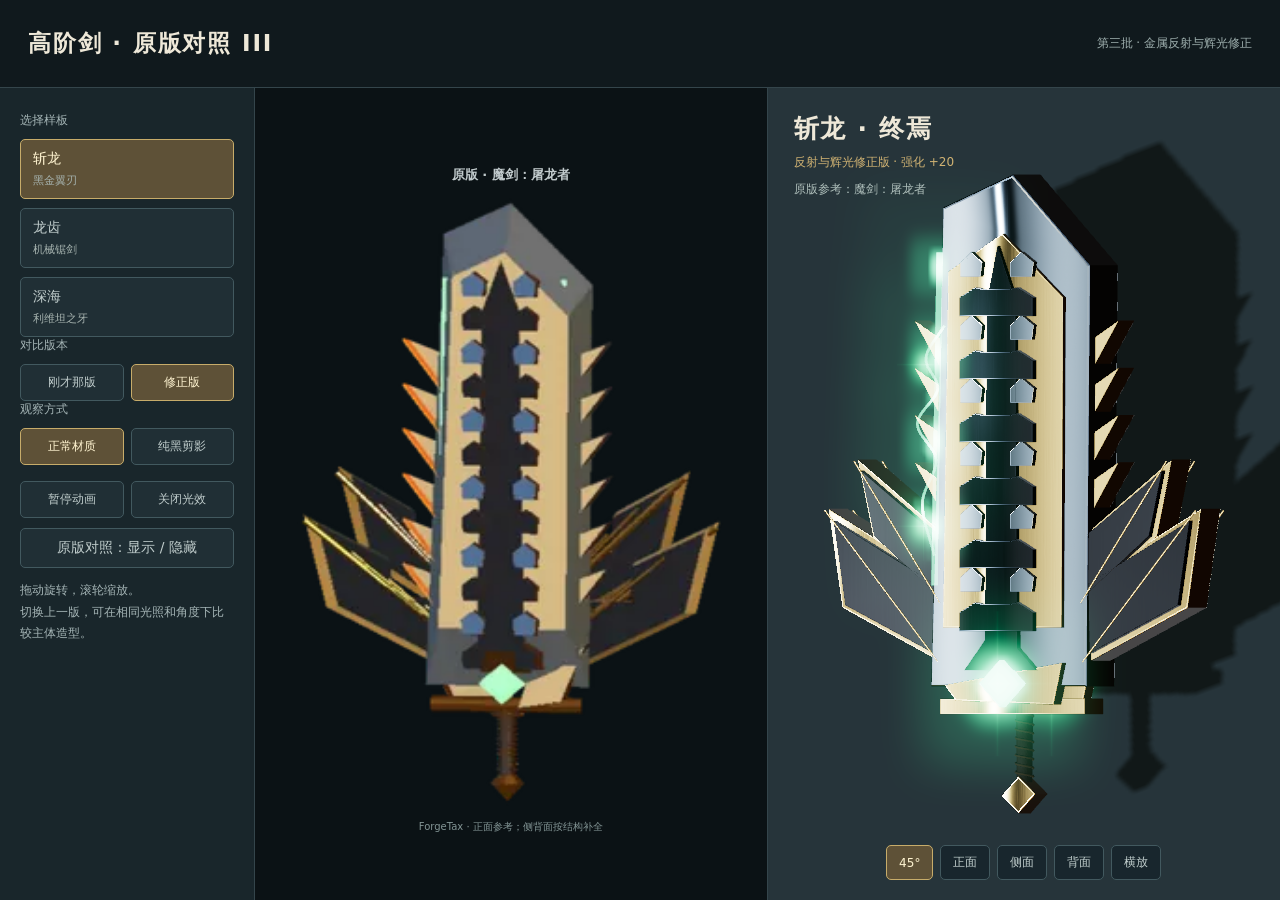
==== commit 28aba50a: "deploy: V5.6 apply approved citadel, Excalibur and sovereign sword models" ====
--- a/sword-faithful-study.html
+++ b/sword-faithful-study.html
@@ -1,11 +1,11 @@
 <!doctype html><html lang="zh-CN"><head><meta charset="utf-8"><meta name="viewport" content="width=device-width,initial-scale=1"><title>高阶剑 · 三把原版对照 III</title><style>
 *{box-sizing:border-box}body{margin:0;background:#10191d;color:#eee8d8;font:14px system-ui,'Microsoft YaHei',sans-serif}header{height:88px;padding:20px 28px;border-bottom:1px solid #34454b;display:flex;align-items:center;justify-content:space-between}h1{margin:0;font-size:23px;letter-spacing:.08em}header span{font-size:12px;color:#9eafae}main{height:calc(100dvh - 88px);display:grid;grid-template-columns:255px 1fr}aside{padding:24px 20px;background:#19262b;border-right:1px solid #34454b;overflow:auto}p{line-height:1.8;color:#a5b5b6;font-size:12px}label{font-size:12px;color:#a5b5b6;display:block;margin:22px 0 10px}label:first-child{margin-top:0}button{font:inherit;color:#c0cdcc;background:#202f35;border:1px solid #42595f;border-radius:5px;padding:10px 12px;cursor:pointer}button.active{border-color:#c7ac6a;background:#5e5137;color:#fff4d1}.families{display:grid;gap:9px}.families button{text-align:left}.families small{display:block;color:#a6b3af;font-size:11px;margin-top:5px}.toggle{display:grid;grid-template-columns:1fr 1fr;gap:7px}.toggle button{font-size:12px;padding:9px 4px}section{min-width:0;min-height:0;position:relative;overflow:hidden}canvas{display:block}#title{position:absolute;top:24px;left:26px;pointer-events:none}h2{margin:0;font-size:25px;letter-spacing:.07em}#revision{display:block;margin-top:9px;color:#d1b373;font-size:12px}#description{margin-top:10px;font-size:12px;color:#afbfbb}nav{position:absolute;bottom:20px;left:0;right:0;display:flex;justify-content:center;gap:7px}nav button{background:#18262ce8;padding:8px 12px;font-size:12px}@media(max-width:650px){header{height:68px;padding:14px 16px}h1{font-size:18px}header span{font-size:10px}main{height:calc(100dvh - 68px);display:flex;flex-direction:column}aside{padding:10px 12px;border:0;border-bottom:1px solid #34454b;overflow:visible}.families{grid-template-columns:repeat(3,1fr);gap:5px}.families button{text-align:center;font-size:12px;padding:8px 3px}.families small{display:none}aside label,aside p{display:none}.options{display:grid;grid-template-columns:1fr 1fr;gap:10px;margin-top:8px}.toggle{gap:4px}.toggle button{padding:7px 3px;font-size:11px}section{flex:1}#title{top:15px;left:16px}h2{font-size:19px}#description{display:none}#revision{font-size:10px;margin-top:6px}nav{bottom:12px;gap:5px}nav button{font-size:11px;padding:7px 9px}}
 .comparison{display:flex;min-width:0;min-height:0}.comparison>#viewport{flex:1}#reference{display:none;width:50%;padding:22px 10px 10px;background:#0b1215;border-right:1px solid #34454b;flex-direction:column;align-items:center;justify-content:center;gap:14px}.compare-on #reference{display:flex}#reference img{width:100%;height:78%;object-fit:contain;min-height:0}#reference b{font-size:13px;color:#c1cacc;text-align:center}#reference small{font-size:10px;color:#839595;text-align:center}@media(max-width:650px){.comparison{flex:1}#reference{width:48%;padding:14px 5px 8px}#reference b{font-size:10px}#reference small{font-size:8px}#title{left:8px}h2{font-size:13px}nav{gap:3px;flex-wrap:wrap}nav button{padding:6px 7px}}
-</style></head><body class="compare-on"><header><h1>高阶剑 · 原版对照 III</h1><span>第三批 · 金属反射与辉光修正</span></header><main><aside><label>选择样板</label><div class="families"><button data-family="dragon_slayer">斩龙<small>黑金翼刃</small></button><button data-family="dragon_fang">龙齿<small>机械锯剑</small></button><button data-family="abyss">深海<small>利维坦之牙</small></button></div><div class="options"><div><label>对比版本</label><div class="toggle"><button data-version="old">刚才那版</button><button data-version="new">修正版</button></div></div><div><label>观察方式</label><div class="toggle"><button data-finish="metal" class="active">正常材质</button><button data-finish="silhouette">纯黑剪影</button></div></div></div><div class="toggle" style="margin-top:16px"><button id="motion">暂停动画</button><button id="fx">关闭光效</button></div><button id="compare" style="width:100%;margin-top:10px">原版对照：显示 / 隐藏</button><p>拖动旋转，滚轮缩放。<br>切换上一版，可在相同光照和角度下比较主体造型。</p></aside><div class="comparison"><section id="reference"><b id="reference-title"></b><img alt="原版高阶剑参考"><small>ForgeTax · 正面参考；侧背面按结构补全</small></section><section id="viewport"><div id="title"><h2 id="name"></h2><span id="revision"></span><div id="description"></div></div><nav><button data-view="hero">45°</button><button data-view="front">正面</button><button data-view="side">侧面</button><button data-view="back">背面</button><button data-view="workshop">横放</button></nav></section></div></main><script>"use strict";(()=>{var hi={LEFT:0,MIDDLE:1,RIGHT:2,ROTATE:0,DOLLY:1,PAN:2},ui={ROTATE:0,PAN:1,DOLLY_PAN:2,DOLLY_ROTATE:3},xh=0,Vl=1,vh=2;var Hl=1,No=2,Pn=3,Gn=0,Xt=1,zt=2,Tn=0,Ei=1,pn=2,Wl=3,Xl=4,yh=5,ii=100,bh=101,Mh=102,Sh=103,Th=104,Eh=200,wh=201,Ah=202,Rh=203,lo=204,co=205,Ch=206,Ih=207,Ph=208,Lh=209,Uh=210,Oh=211,Dh=212,Nh=213,Fh=214,Fo=0,zo=1,_o=2,wi=3,Bo=4,ko=5,Go=6,Vo=7,Yl=0,zh=1,_h=2,Xn=0,Ho=1,Wo=2,Xo=3,gr=4,Yo=5,jo=6,Zo=7;var jl=300,Oi=301,Di=302,Ko=303,Jo=304,vs=306,Vn=1e3,ni=1001,ho=1002,Lt=1003,Bh=1004;var ys=1005;var At=1006,qo=1007;var an=1008;var En=1009,Zl=1010,Kl=1011,xr=1012,Qo=1013,di=1014,Ln=1015,It=1016,$o=1017,ea=1018,vr=1020,Jl=35902,ql=35899,Ql=1021,$l=1022,mn=1023,ir=1026,yr=1027,ec=1028,ta=1029,tc=1030,na=1031;var ia=1033,bs=33776,Ms=33777,Ss=33778,Ts=33779,ra=35840,sa=35841,oa=35842,aa=35843,la=36196,ca=37492,ha=37496,ua=37808,da=37809,fa=37810,pa=37811,ma=37812,ga=37813,xa=37814,va=37815,ya=37816,ba=37817,Ma=37818,Sa=37819,Ta=37820,Ea=37821,wa=36492,Aa=36494,Ra=36495,Ca=36283,Ia=36284,Pa=36285,La=36286;var Vr=2300,uo=2301,ao=2302,Ll=2400,Ul=2401,Ol=2402;var kh=3200,Gh=3201;var nc=0,Vh=1,Yn="",bt="srgb",Ai="srgb-linear",Hr="linear",$e="srgb";var Si=7680;var Dl=519,Hh=512,Wh=513,Xh=514,ic=515,Yh=516,jh=517,Zh=518,Kh=519,Nl=35044;var rc="300 es",bn=2e3,Wr=2001;var Cn=class{addEventListener(e,t){this._listeners===void 0&&(this._listeners={});let n=this._listeners;n[e]===void 0&&(n[e]=[]),n[e].indexOf(t)===-1&&n[e].push(t)}hasEventListener(e,t){let n=this._listeners;return n===void 0?!1:n[e]!==void 0&&n[e].indexOf(t)!==-1}removeEventListener(e,t){let n=this._listeners;if(n===void 0)return;let r=n[e];if(r!==void 0){let s=r.indexOf(t);s!==-1&&r.splice(s,1)}}dispatchEvent(e){let t=this._listeners;if(t===void 0)return;let n=t[e.type];if(n!==void 0){e.target=this;let r=n.slice(0);for(let s=0,o=r.length;s<o;s++)r[s].call(this,e);e.target=null}}},Ot=["00","01","02","03","04","05","06","07","08","09","0a","0b","0c","0d","0e","0f","10","11","12","13","14","15","16","17","18","19","1a","1b","1c","1d","1e","1f","20","21","22","23","24","25","26","27","28","29","2a","2b","2c","2d","2e","2f","30","31","32","33","34","35","36","37","38","39","3a","3b","3c","3d","3e","3f","40","41","42","43","44","45","46","47","48","49","4a","4b","4c","4d","4e","4f","50","51","52","53","54","55","56","57","58","59","5a","5b","5c","5d","5e","5f","60","61","62","63","64","65","66","67","68","69","6a","6b","6c","6d","6e","6f","70","71","72","73","74","75","76","77","78","79","7a","7b","7c","7d","7e","7f","80","81","82","83","84","85","86","87","88","89","8a","8b","8c","8d","8e","8f","90","91","92","93","94","95","96","97","98","99","9a","9b","9c","9d","9e","9f","a0","a1","a2","a3","a4","a5","a6","a7","a8","a9","aa","ab","ac","ad","ae","af","b0","b1","b2","b3","b4","b5","b6","b7","b8","b9","ba","bb","bc","bd","be","bf","c0","c1","c2","c3","c4","c5","c6","c7","c8","c9","ca","cb","cc","cd","ce","cf","d0","d1","d2","d3","d4","d5","d6","d7","d8","d9","da","db","dc","dd","de","df","e0","e1","e2","e3","e4","e5","e6","e7","e8","e9","ea","eb","ec","ed","ee","ef","f0","f1","f2","f3","f4","f5","f6","f7","f8","f9","fa","fb","fc","fd","fe","ff"],jc=1234567,_r=Math.PI/180,rr=180/Math.PI;function Ni(){let i=Math.random()*4294967295|0,e=Math.random()*4294967295|0,t=Math.random()*4294967295|0,n=Math.random()*4294967295|0;return(Ot[i&255]+Ot[i>>8&255]+Ot[i>>16&255]+Ot[i>>24&255]+"-"+Ot[e&255]+Ot[e>>8&255]+"-"+Ot[e>>16&15|64]+Ot[e>>24&255]+"-"+Ot[t&63|128]+Ot[t>>8&255]+"-"+Ot[t>>16&255]+Ot[t>>24&255]+Ot[n&255]+Ot[n>>8&255]+Ot[n>>16&255]+Ot[n>>24&255]).toLowerCase()}function Ge(i,e,t){return Math.max(e,Math.min(t,i))}function sc(i,e){return(i%e+e)%e}function Ed(i,e,t,n,r){return n+(i-e)*(r-n)/(t-e)}function wd(i,e,t){return i!==e?(t-i)/(e-i):0}function Br(i,e,t){return(1-t)*i+t*e}function Ad(i,e,t,n){return Br(i,e,1-Math.exp(-t*n))}function Rd(i,e=1){return e-Math.abs(sc(i,e*2)-e)}function Cd(i,e,t){return i<=e?0:i>=t?1:(i=(i-e)/(t-e),i*i*(3-2*i))}function Id(i,e,t){return i<=e?0:i>=t?1:(i=(i-e)/(t-e),i*i*i*(i*(i*6-15)+10))}function Pd(i,e){return i+Math.floor(Math.random()*(e-i+1))}function Ld(i,e){return i+Math.random()*(e-i)}function Ud(i){return i*(.5-Math.random())}function Od(i){i!==void 0&&(jc=i);let e=jc+=1831565813;return e=Math.imul(e^e>>>15,e|1),e^=e+Math.imul(e^e>>>7,e|61),((e^e>>>14)>>>0)/4294967296}function Dd(i){return i*_r}function Nd(i){return i*rr}function Fd(i){return(i&i-1)===0&&i!==0}function zd(i){return Math.pow(2,Math.ceil(Math.log(i)/Math.LN2))}function _d(i){return Math.pow(2,Math.floor(Math.log(i)/Math.LN2))}function Bd(i,e,t,n,r){let s=Math.cos,o=Math.sin,a=s(t/2),l=o(t/2),c=s((e+n)/2),h=o((e+n)/2),u=s((e-n)/2),d=o((e-n)/2),f=s((n-e)/2),m=o((n-e)/2);switch(r){case"XYX":i.set(a*h,l*u,l*d,a*c);break;case"YZY":i.set(l*d,a*h,l*u,a*c);break;case"ZXZ":i.set(l*u,l*d,a*h,a*c);break;case"XZX":i.set(a*h,l*m,l*f,a*c);break;case"YXY":i.set(l*f,a*h,l*m,a*c);break;case"ZYZ":i.set(l*m,l*f,a*h,a*c);break;default:console.warn("THREE.MathUtils: .setQuaternionFromProperEuler() encountered an unknown order: "+r)}}function tr(i,e){switch(e.constructor){case Float32Array:return i;case Uint32Array:return i/4294967295;case Uint16Array:return i/65535;case Uint8Array:return i/255;case Int32Array:return Math.max(i/2147483647,-1);case Int16Array:return Math.max(i/32767,-1);case Int8Array:return Math.max(i/127,-1);default:throw new Error("Invalid component type.")}}function Ht(i,e){switch(e.constructor){case Float32Array:return i;case Uint32Array:return Math.round(i*4294967295);case Uint16Array:return Math.round(i*65535);case Uint8Array:return Math.round(i*255);case Int32Array:return Math.round(i*2147483647);case Int16Array:return Math.round(i*32767);case Int8Array:return Math.round(i*127);default:throw new Error("Invalid component type.")}}var We={DEG2RAD:_r,RAD2DEG:rr,generateUUID:Ni,clamp:Ge,euclideanModulo:sc,mapLinear:Ed,inverseLerp:wd,lerp:Br,damp:Ad,pingpong:Rd,smoothstep:Cd,smootherstep:Id,randInt:Pd,randFloat:Ld,randFloatSpread:Ud,seededRandom:Od,degToRad:Dd,radToDeg:Nd,isPowerOfTwo:Fd,ceilPowerOfTwo:zd,floorPowerOfTwo:_d,setQuaternionFromProperEuler:Bd,normalize:Ht,denormalize:tr},Y=class i{constructor(e=0,t=0){i.prototype.isVector2=!0,this.x=e,this.y=t}get width(){return this.x}set width(e){this.x=e}get height(){return this.y}set height(e){this.y=e}set(e,t){return this.x=e,this.y=t,this}setScalar(e){return this.x=e,this.y=e,this}setX(e){return this.x=e,this}setY(e){return this.y=e,this}setComponent(e,t){switch(e){case 0:this.x=t;break;case 1:this.y=t;break;default:throw new Error("index is out of range: "+e)}return this}getComponent(e){switch(e){case 0:return this.x;case 1:return this.y;default:throw new Error("index is out of range: "+e)}}clone(){return new this.constructor(this.x,this.y)}copy(e){return this.x=e.x,this.y=e.y,this}add(e){return this.x+=e.x,this.y+=e.y,this}addScalar(e){return this.x+=e,this.y+=e,this}addVectors(e,t){return this.x=e.x+t.x,this.y=e.y+t.y,this}addScaledVector(e,t){return this.x+=e.x*t,this.y+=e.y*t,this}sub(e){return this.x-=e.x,this.y-=e.y,this}subScalar(e){return this.x-=e,this.y-=e,this}subVectors(e,t){return this.x=e.x-t.x,this.y=e.y-t.y,this}multiply(e){return this.x*=e.x,this.y*=e.y,this}multiplyScalar(e){return this.x*=e,this.y*=e,this}divide(e){return this.x/=e.x,this.y/=e.y,this}divideScalar(e){return this.multiplyScalar(1/e)}applyMatrix3(e){let t=this.x,n=this.y,r=e.elements;return this.x=r[0]*t+r[3]*n+r[6],this.y=r[1]*t+r[4]*n+r[7],this}min(e){return this.x=Math.min(this.x,e.x),this.y=Math.min(this.y,e.y),this}max(e){return this.x=Math.max(this.x,e.x),this.y=Math.max(this.y,e.y),this}clamp(e,t){return this.x=Ge(this.x,e.x,t.x),this.y=Ge(this.y,e.y,t.y),this}clampScalar(e,t){return this.x=Ge(this.x,e,t),this.y=Ge(this.y,e,t),this}clampLength(e,t){let n=this.length();return this.divideScalar(n||1).multiplyScalar(Ge(n,e,t))}floor(){return this.x=Math.floor(this.x),this.y=Math.floor(this.y),this}ceil(){return this.x=Math.ceil(this.x),this.y=Math.ceil(this.y),this}round(){return this.x=Math.round(this.x),this.y=Math.round(this.y),this}roundToZero(){return this.x=Math.trunc(this.x),this.y=Math.trunc(this.y),this}negate(){return this.x=-this.x,this.y=-this.y,this}dot(e){return this.x*e.x+this.y*e.y}cross(e){return this.x*e.y-this.y*e.x}lengthSq(){return this.x*this.x+this.y*this.y}length(){return Math.sqrt(this.x*this.x+this.y*this.y)}manhattanLength(){return Math.abs(this.x)+Math.abs(this.y)}normalize(){return this.divideScalar(this.length()||1)}angle(){return Math.atan2(-this.y,-this.x)+Math.PI}angleTo(e){let t=Math.sqrt(this.lengthSq()*e.lengthSq());if(t===0)return Math.PI/2;let n=this.dot(e)/t;return Math.acos(Ge(n,-1,1))}distanceTo(e){return Math.sqrt(this.distanceToSquared(e))}distanceToSquared(e){let t=this.x-e.x,n=this.y-e.y;return t*t+n*n}manhattanDistanceTo(e){return Math.abs(this.x-e.x)+Math.abs(this.y-e.y)}setLength(e){return this.normalize().multiplyScalar(e)}lerp(e,t){return this.x+=(e.x-this.x)*t,this.y+=(e.y-this.y)*t,this}lerpVectors(e,t,n){return this.x=e.x+(t.x-e.x)*n,this.y=e.y+(t.y-e.y)*n,this}equals(e){return e.x===this.x&&e.y===this.y}fromArray(e,t=0){return this.x=e[t],this.y=e[t+1],this}toArray(e=[],t=0){return e[t]=this.x,e[t+1]=this.y,e}fromBufferAttribute(e,t){return this.x=e.getX(t),this.y=e.getY(t),this}rotateAround(e,t){let n=Math.cos(t),r=Math.sin(t),s=this.x-e.x,o=this.y-e.y;return this.x=s*n-o*r+e.x,this.y=s*r+o*n+e.y,this}random(){return this.x=Math.random(),this.y=Math.random(),this}*[Symbol.iterator](){yield this.x,yield this.y}},fn=class{constructor(e=0,t=0,n=0,r=1){this.isQuaternion=!0,this._x=e,this._y=t,this._z=n,this._w=r}static slerpFlat(e,t,n,r,s,o,a){let l=n[r+0],c=n[r+1],h=n[r+2],u=n[r+3],d=s[o+0],f=s[o+1],m=s[o+2],y=s[o+3];if(a===0){e[t+0]=l,e[t+1]=c,e[t+2]=h,e[t+3]=u;return}if(a===1){e[t+0]=d,e[t+1]=f,e[t+2]=m,e[t+3]=y;return}if(u!==y||l!==d||c!==f||h!==m){let g=1-a,p=l*d+c*f+h*m+u*y,E=p>=0?1:-1,x=1-p*p;if(x>Number.EPSILON){let A=Math.sqrt(x),T=Math.atan2(A,p*E);g=Math.sin(g*T)/A,a=Math.sin(a*T)/A}let v=a*E;if(l=l*g+d*v,c=c*g+f*v,h=h*g+m*v,u=u*g+y*v,g===1-a){let A=1/Math.sqrt(l*l+c*c+h*h+u*u);l*=A,c*=A,h*=A,u*=A}}e[t]=l,e[t+1]=c,e[t+2]=h,e[t+3]=u}static multiplyQuaternionsFlat(e,t,n,r,s,o){let a=n[r],l=n[r+1],c=n[r+2],h=n[r+3],u=s[o],d=s[o+1],f=s[o+2],m=s[o+3];return e[t]=a*m+h*u+l*f-c*d,e[t+1]=l*m+h*d+c*u-a*f,e[t+2]=c*m+h*f+a*d-l*u,e[t+3]=h*m-a*u-l*d-c*f,e}get x(){return this._x}set x(e){this._x=e,this._onChangeCallback()}get y(){return this._y}set y(e){this._y=e,this._onChangeCallback()}get z(){return this._z}set z(e){this._z=e,this._onChangeCallback()}get w(){return this._w}set w(e){this._w=e,this._onChangeCallback()}set(e,t,n,r){return this._x=e,this._y=t,this._z=n,this._w=r,this._onChangeCallback(),this}clone(){return new this.constructor(this._x,this._y,this._z,this._w)}copy(e){return this._x=e.x,this._y=e.y,this._z=e.z,this._w=e.w,this._onChangeCallback(),this}setFromEuler(e,t=!0){let n=e._x,r=e._y,s=e._z,o=e._order,a=Math.cos,l=Math.sin,c=a(n/2),h=a(r/2),u=a(s/2),d=l(n/2),f=l(r/2),m=l(s/2);switch(o){case"XYZ":this._x=d*h*u+c*f*m,this._y=c*f*u-d*h*m,this._z=c*h*m+d*f*u,this._w=c*h*u-d*f*m;break;case"YXZ":this._x=d*h*u+c*f*m,this._y=c*f*u-d*h*m,this._z=c*h*m-d*f*u,this._w=c*h*u+d*f*m;break;case"ZXY":this._x=d*h*u-c*f*m,this._y=c*f*u+d*h*m,this._z=c*h*m+d*f*u,this._w=c*h*u-d*f*m;break;case"ZYX":this._x=d*h*u-c*f*m,this._y=c*f*u+d*h*m,this._z=c*h*m-d*f*u,this._w=c*h*u+d*f*m;break;case"YZX":this._x=d*h*u+c*f*m,this._y=c*f*u+d*h*m,this._z=c*h*m-d*f*u,this._w=c*h*u-d*f*m;break;case"XZY":this._x=d*h*u-c*f*m,this._y=c*f*u-d*h*m,this._z=c*h*m+d*f*u,this._w=c*h*u+d*f*m;break;default:console.warn("THREE.Quaternion: .setFromEuler() encountered an unknown order: "+o)}return t===!0&&this._onChangeCallback(),this}setFromAxisAngle(e,t){let n=t/2,r=Math.sin(n);return this._x=e.x*r,this._y=e.y*r,this._z=e.z*r,this._w=Math.cos(n),this._onChangeCallback(),this}setFromRotationMatrix(e){let t=e.elements,n=t[0],r=t[4],s=t[8],o=t[1],a=t[5],l=t[9],c=t[2],h=t[6],u=t[10],d=n+a+u;if(d>0){let f=.5/Math.sqrt(d+1);this._w=.25/f,this._x=(h-l)*f,this._y=(s-c)*f,this._z=(o-r)*f}else if(n>a&&n>u){let f=2*Math.sqrt(1+n-a-u);this._w=(h-l)/f,this._x=.25*f,this._y=(r+o)/f,this._z=(s+c)/f}else if(a>u){let f=2*Math.sqrt(1+a-n-u);this._w=(s-c)/f,this._x=(r+o)/f,this._y=.25*f,this._z=(l+h)/f}else{let f=2*Math.sqrt(1+u-n-a);this._w=(o-r)/f,this._x=(s+c)/f,this._y=(l+h)/f,this._z=.25*f}return this._onChangeCallback(),this}setFromUnitVectors(e,t){let n=e.dot(t)+1;return n<1e-8?(n=0,Math.abs(e.x)>Math.abs(e.z)?(this._x=-e.y,this._y=e.x,this._z=0,this._w=n):(this._x=0,this._y=-e.z,this._z=e.y,this._w=n)):(this._x=e.y*t.z-e.z*t.y,this._y=e.z*t.x-e.x*t.z,this._z=e.x*t.y-e.y*t.x,this._w=n),this.normalize()}angleTo(e){return 2*Math.acos(Math.abs(Ge(this.dot(e),-1,1)))}rotateTowards(e,t){let n=this.angleTo(e);if(n===0)return this;let r=Math.min(1,t/n);return this.slerp(e,r),this}identity(){return this.set(0,0,0,1)}invert(){return this.conjugate()}conjugate(){return this._x*=-1,this._y*=-1,this._z*=-1,this._onChangeCallback(),this}dot(e){return this._x*e._x+this._y*e._y+this._z*e._z+this._w*e._w}lengthSq(){return this._x*this._x+this._y*this._y+this._z*this._z+this._w*this._w}length(){return Math.sqrt(this._x*this._x+this._y*this._y+this._z*this._z+this._w*this._w)}normalize(){let e=this.length();return e===0?(this._x=0,this._y=0,this._z=0,this._w=1):(e=1/e,this._x=this._x*e,this._y=this._y*e,this._z=this._z*e,this._w=this._w*e),this._onChangeCallback(),this}multiply(e){return this.multiplyQuaternions(this,e)}premultiply(e){return this.multiplyQuaternions(e,this)}multiplyQuaternions(e,t){let n=e._x,r=e._y,s=e._z,o=e._w,a=t._x,l=t._y,c=t._z,h=t._w;return this._x=n*h+o*a+r*c-s*l,this._y=r*h+o*l+s*a-n*c,this._z=s*h+o*c+n*l-r*a,this._w=o*h-n*a-r*l-s*c,this._onChangeCallback(),this}slerp(e,t){if(t===0)return this;if(t===1)return this.copy(e);let n=this._x,r=this._y,s=this._z,o=this._w,a=o*e._w+n*e._x+r*e._y+s*e._z;if(a<0?(this._w=-e._w,this._x=-e._x,this._y=-e._y,this._z=-e._z,a=-a):this.copy(e),a>=1)return this._w=o,this._x=n,this._y=r,this._z=s,this;let l=1-a*a;if(l<=Number.EPSILON){let f=1-t;return this._w=f*o+t*this._w,this._x=f*n+t*this._x,this._y=f*r+t*this._y,this._z=f*s+t*this._z,this.normalize(),this}let c=Math.sqrt(l),h=Math.atan2(c,a),u=Math.sin((1-t)*h)/c,d=Math.sin(t*h)/c;return this._w=o*u+this._w*d,this._x=n*u+this._x*d,this._y=r*u+this._y*d,this._z=s*u+this._z*d,this._onChangeCallback(),this}slerpQuaternions(e,t,n){return this.copy(e).slerp(t,n)}random(){let e=2*Math.PI*Math.random(),t=2*Math.PI*Math.random(),n=Math.random(),r=Math.sqrt(1-n),s=Math.sqrt(n);return this.set(r*Math.sin(e),r*Math.cos(e),s*Math.sin(t),s*Math.cos(t))}equals(e){return e._x===this._x&&e._y===this._y&&e._z===this._z&&e._w===this._w}fromArray(e,t=0){return this._x=e[t],this._y=e[t+1],this._z=e[t+2],this._w=e[t+3],this._onChangeCallback(),this}toArray(e=[],t=0){return e[t]=this._x,e[t+1]=this._y,e[t+2]=this._z,e[t+3]=this._w,e}fromBufferAttribute(e,t){return this._x=e.getX(t),this._y=e.getY(t),this._z=e.getZ(t),this._w=e.getW(t),this._onChangeCallback(),this}toJSON(){return this.toArray()}_onChange(e){return this._onChangeCallback=e,this}_onChangeCallback(){}*[Symbol.iterator](){yield this._x,yield this._y,yield this._z,yield this._w}},P=class i{constructor(e=0,t=0,n=0){i.prototype.isVector3=!0,this.x=e,this.y=t,this.z=n}set(e,t,n){return n===void 0&&(n=this.z),this.x=e,this.y=t,this.z=n,this}setScalar(e){return this.x=e,this.y=e,this.z=e,this}setX(e){return this.x=e,this}setY(e){return this.y=e,this}setZ(e){return this.z=e,this}setComponent(e,t){switch(e){case 0:this.x=t;break;case 1:this.y=t;break;case 2:this.z=t;break;default:throw new Error("index is out of range: "+e)}return this}getComponent(e){switch(e){case 0:return this.x;case 1:return this.y;case 2:return this.z;default:throw new Error("index is out of range: "+e)}}clone(){return new this.constructor(this.x,this.y,this.z)}copy(e){return this.x=e.x,this.y=e.y,this.z=e.z,this}add(e){return this.x+=e.x,this.y+=e.y,this.z+=e.z,this}addScalar(e){return this.x+=e,this.y+=e,this.z+=e,this}addVectors(e,t){return this.x=e.x+t.x,this.y=e.y+t.y,this.z=e.z+t.z,this}addScaledVector(e,t){return this.x+=e.x*t,this.y+=e.y*t,this.z+=e.z*t,this}sub(e){return this.x-=e.x,this.y-=e.y,this.z-=e.z,this}subScalar(e){return this.x-=e,this.y-=e,this.z-=e,this}subVectors(e,t){return this.x=e.x-t.x,this.y=e.y-t.y,this.z=e.z-t.z,this}multiply(e){return this.x*=e.x,this.y*=e.y,this.z*=e.z,this}multiplyScalar(e){return this.x*=e,this.y*=e,this.z*=e,this}multiplyVectors(e,t){return this.x=e.x*t.x,this.y=e.y*t.y,this.z=e.z*t.z,this}applyEuler(e){return this.applyQuaternion(Zc.setFromEuler(e))}applyAxisAngle(e,t){return this.applyQuaternion(Zc.setFromAxisAngle(e,t))}applyMatrix3(e){let t=this.x,n=this.y,r=this.z,s=e.elements;return this.x=s[0]*t+s[3]*n+s[6]*r,this.y=s[1]*t+s[4]*n+s[7]*r,this.z=s[2]*t+s[5]*n+s[8]*r,this}applyNormalMatrix(e){return this.applyMatrix3(e).normalize()}applyMatrix4(e){let t=this.x,n=this.y,r=this.z,s=e.elements,o=1/(s[3]*t+s[7]*n+s[11]*r+s[15]);return this.x=(s[0]*t+s[4]*n+s[8]*r+s[12])*o,this.y=(s[1]*t+s[5]*n+s[9]*r+s[13])*o,this.z=(s[2]*t+s[6]*n+s[10]*r+s[14])*o,this}applyQuaternion(e){let t=this.x,n=this.y,r=this.z,s=e.x,o=e.y,a=e.z,l=e.w,c=2*(o*r-a*n),h=2*(a*t-s*r),u=2*(s*n-o*t);return this.x=t+l*c+o*u-a*h,this.y=n+l*h+a*c-s*u,this.z=r+l*u+s*h-o*c,this}project(e){return this.applyMatrix4(e.matrixWorldInverse).applyMatrix4(e.projectionMatrix)}unproject(e){return this.applyMatrix4(e.projectionMatrixInverse).applyMatrix4(e.matrixWorld)}transformDirection(e){let t=this.x,n=this.y,r=this.z,s=e.elements;return this.x=s[0]*t+s[4]*n+s[8]*r,this.y=s[1]*t+s[5]*n+s[9]*r,this.z=s[2]*t+s[6]*n+s[10]*r,this.normalize()}divide(e){return this.x/=e.x,this.y/=e.y,this.z/=e.z,this}divideScalar(e){return this.multiplyScalar(1/e)}min(e){return this.x=Math.min(this.x,e.x),this.y=Math.min(this.y,e.y),this.z=Math.min(this.z,e.z),this}max(e){return this.x=Math.max(this.x,e.x),this.y=Math.max(this.y,e.y),this.z=Math.max(this.z,e.z),this}clamp(e,t){return this.x=Ge(this.x,e.x,t.x),this.y=Ge(this.y,e.y,t.y),this.z=Ge(this.z,e.z,t.z),this}clampScalar(e,t){return this.x=Ge(this.x,e,t),this.y=Ge(this.y,e,t),this.z=Ge(this.z,e,t),this}clampLength(e,t){let n=this.length();return this.divideScalar(n||1).multiplyScalar(Ge(n,e,t))}floor(){return this.x=Math.floor(this.x),this.y=Math.floor(this.y),this.z=Math.floor(this.z),this}ceil(){return this.x=Math.ceil(this.x),this.y=Math.ceil(this.y),this.z=Math.ceil(this.z),this}round(){return this.x=Math.round(this.x),this.y=Math.round(this.y),this.z=Math.round(this.z),this}roundToZero(){return this.x=Math.trunc(this.x),this.y=Math.trunc(this.y),this.z=Math.trunc(this.z),this}negate(){return this.x=-this.x,this.y=-this.y,this.z=-this.z,this}dot(e){return this.x*e.x+this.y*e.y+this.z*e.z}lengthSq(){return this.x*this.x+this.y*this.y+this.z*this.z}length(){return Math.sqrt(this.x*this.x+this.y*this.y+this.z*this.z)}manhattanLength(){return Math.abs(this.x)+Math.abs(this.y)+Math.abs(this.z)}normalize(){return this.divideScalar(this.length()||1)}setLength(e){return this.normalize().multiplyScalar(e)}lerp(e,t){return this.x+=(e.x-this.x)*t,this.y+=(e.y-this.y)*t,this.z+=(e.z-this.z)*t,this}lerpVectors(e,t,n){return this.x=e.x+(t.x-e.x)*n,this.y=e.y+(t.y-e.y)*n,this.z=e.z+(t.z-e.z)*n,this}cross(e){return this.crossVectors(this,e)}crossVectors(e,t){let n=e.x,r=e.y,s=e.z,o=t.x,a=t.y,l=t.z;return this.x=r*l-s*a,this.y=s*o-n*l,this.z=n*a-r*o,this}projectOnVector(e){let t=e.lengthSq();if(t===0)return this.set(0,0,0);let n=e.dot(this)/t;return this.copy(e).multiplyScalar(n)}projectOnPlane(e){return ol.copy(this).projectOnVector(e),this.sub(ol)}reflect(e){return this.sub(ol.copy(e).multiplyScalar(2*this.dot(e)))}angleTo(e){let t=Math.sqrt(this.lengthSq()*e.lengthSq());if(t===0)return Math.PI/2;let n=this.dot(e)/t;return Math.acos(Ge(n,-1,1))}distanceTo(e){return Math.sqrt(this.distanceToSquared(e))}distanceToSquared(e){let t=this.x-e.x,n=this.y-e.y,r=this.z-e.z;return t*t+n*n+r*r}manhattanDistanceTo(e){return Math.abs(this.x-e.x)+Math.abs(this.y-e.y)+Math.abs(this.z-e.z)}setFromSpherical(e){return this.setFromSphericalCoords(e.radius,e.phi,e.theta)}setFromSphericalCoords(e,t,n){let r=Math.sin(t)*e;return this.x=r*Math.sin(n),this.y=Math.cos(t)*e,this.z=r*Math.cos(n),this}setFromCylindrical(e){return this.setFromCylindricalCoords(e.radius,e.theta,e.y)}setFromCylindricalCoords(e,t,n){return this.x=e*Math.sin(t),this.y=n,this.z=e*Math.cos(t),this}setFromMatrixPosition(e){let t=e.elements;return this.x=t[12],this.y=t[13],this.z=t[14],this}setFromMatrixScale(e){let t=this.setFromMatrixColumn(e,0).length(),n=this.setFromMatrixColumn(e,1).length(),r=this.setFromMatrixColumn(e,2).length();return this.x=t,this.y=n,this.z=r,this}setFromMatrixColumn(e,t){return this.fromArray(e.elements,t*4)}setFromMatrix3Column(e,t){return this.fromArray(e.elements,t*3)}setFromEuler(e){return this.x=e._x,this.y=e._y,this.z=e._z,this}setFromColor(e){return this.x=e.r,this.y=e.g,this.z=e.b,this}equals(e){return e.x===this.x&&e.y===this.y&&e.z===this.z}fromArray(e,t=0){return this.x=e[t],this.y=e[t+1],this.z=e[t+2],this}toArray(e=[],t=0){return e[t]=this.x,e[t+1]=this.y,e[t+2]=this.z,e}fromBufferAttribute(e,t){return this.x=e.getX(t),this.y=e.getY(t),this.z=e.getZ(t),this}random(){return this.x=Math.random(),this.y=Math.random(),this.z=Math.random(),this}randomDirection(){let e=Math.random()*Math.PI*2,t=Math.random()*2-1,n=Math.sqrt(1-t*t);return this.x=n*Math.cos(e),this.y=t,this.z=n*Math.sin(e),this}*[Symbol.iterator](){yield this.x,yield this.y,yield this.z}},ol=new P,Zc=new fn,Ve=class i{constructor(e,t,n,r,s,o,a,l,c){i.prototype.isMatrix3=!0,this.elements=[1,0,0,0,1,0,0,0,1],e!==void 0&&this.set(e,t,n,r,s,o,a,l,c)}set(e,t,n,r,s,o,a,l,c){let h=this.elements;return h[0]=e,h[1]=r,h[2]=a,h[3]=t,h[4]=s,h[5]=l,h[6]=n,h[7]=o,h[8]=c,this}identity(){return this.set(1,0,0,0,1,0,0,0,1),this}copy(e){let t=this.elements,n=e.elements;return t[0]=n[0],t[1]=n[1],t[2]=n[2],t[3]=n[3],t[4]=n[4],t[5]=n[5],t[6]=n[6],t[7]=n[7],t[8]=n[8],this}extractBasis(e,t,n){return e.setFromMatrix3Column(this,0),t.setFromMatrix3Column(this,1),n.setFromMatrix3Column(this,2),this}setFromMatrix4(e){let t=e.elements;return this.set(t[0],t[4],t[8],t[1],t[5],t[9],t[2],t[6],t[10]),this}multiply(e){return this.multiplyMatrices(this,e)}premultiply(e){return this.multiplyMatrices(e,this)}multiplyMatrices(e,t){let n=e.elements,r=t.elements,s=this.elements,o=n[0],a=n[3],l=n[6],c=n[1],h=n[4],u=n[7],d=n[2],f=n[5],m=n[8],y=r[0],g=r[3],p=r[6],E=r[1],x=r[4],v=r[7],A=r[2],T=r[5],R=r[8];return s[0]=o*y+a*E+l*A,s[3]=o*g+a*x+l*T,s[6]=o*p+a*v+l*R,s[1]=c*y+h*E+u*A,s[4]=c*g+h*x+u*T,s[7]=c*p+h*v+u*R,s[2]=d*y+f*E+m*A,s[5]=d*g+f*x+m*T,s[8]=d*p+f*v+m*R,this}multiplyScalar(e){let t=this.elements;return t[0]*=e,t[3]*=e,t[6]*=e,t[1]*=e,t[4]*=e,t[7]*=e,t[2]*=e,t[5]*=e,t[8]*=e,this}determinant(){let e=this.elements,t=e[0],n=e[1],r=e[2],s=e[3],o=e[4],a=e[5],l=e[6],c=e[7],h=e[8];return t*o*h-t*a*c-n*s*h+n*a*l+r*s*c-r*o*l}invert(){let e=this.elements,t=e[0],n=e[1],r=e[2],s=e[3],o=e[4],a=e[5],l=e[6],c=e[7],h=e[8],u=h*o-a*c,d=a*l-h*s,f=c*s-o*l,m=t*u+n*d+r*f;if(m===0)return this.set(0,0,0,0,0,0,0,0,0);let y=1/m;return e[0]=u*y,e[1]=(r*c-h*n)*y,e[2]=(a*n-r*o)*y,e[3]=d*y,e[4]=(h*t-r*l)*y,e[5]=(r*s-a*t)*y,e[6]=f*y,e[7]=(n*l-c*t)*y,e[8]=(o*t-n*s)*y,this}transpose(){let e,t=this.elements;return e=t[1],t[1]=t[3],t[3]=e,e=t[2],t[2]=t[6],t[6]=e,e=t[5],t[5]=t[7],t[7]=e,this}getNormalMatrix(e){return this.setFromMatrix4(e).invert().transpose()}transposeIntoArray(e){let t=this.elements;return e[0]=t[0],e[1]=t[3],e[2]=t[6],e[3]=t[1],e[4]=t[4],e[5]=t[7],e[6]=t[2],e[7]=t[5],e[8]=t[8],this}setUvTransform(e,t,n,r,s,o,a){let l=Math.cos(s),c=Math.sin(s);return this.set(n*l,n*c,-n*(l*o+c*a)+o+e,-r*c,r*l,-r*(-c*o+l*a)+a+t,0,0,1),this}scale(e,t){return this.premultiply(al.makeScale(e,t)),this}rotate(e){return this.premultiply(al.makeRotation(-e)),this}translate(e,t){return this.premultiply(al.makeTranslation(e,t)),this}makeTranslation(e,t){return e.isVector2?this.set(1,0,e.x,0,1,e.y,0,0,1):this.set(1,0,e,0,1,t,0,0,1),this}makeRotation(e){let t=Math.cos(e),n=Math.sin(e);return this.set(t,-n,0,n,t,0,0,0,1),this}makeScale(e,t){return this.set(e,0,0,0,t,0,0,0,1),this}equals(e){let t=this.elements,n=e.elements;for(let r=0;r<9;r++)if(t[r]!==n[r])return!1;return!0}fromArray(e,t=0){for(let n=0;n<9;n++)this.elements[n]=e[n+t];return this}toArray(e=[],t=0){let n=this.elements;return e[t]=n[0],e[t+1]=n[1],e[t+2]=n[2],e[t+3]=n[3],e[t+4]=n[4],e[t+5]=n[5],e[t+6]=n[6],e[t+7]=n[7],e[t+8]=n[8],e}clone(){return new this.constructor().fromArray(this.elements)}},al=new Ve;function oc(i){for(let e=i.length-1;e>=0;--e)if(i[e]>=65535)return!0;return!1}function Xr(i){return document.createElementNS("http://www.w3.org/1999/xhtml",i)}function Jh(){let i=Xr("canvas");return i.style.display="block",i}var Kc={};function sr(i){i in Kc||(Kc[i]=!0,console.warn(i))}function qh(i,e,t){return new Promise(function(n,r){function s(){switch(i.clientWaitSync(e,i.SYNC_FLUSH_COMMANDS_BIT,0)){case i.WAIT_FAILED:r();break;case i.TIMEOUT_EXPIRED:setTimeout(s,t);break;default:n()}}setTimeout(s,t)})}var Jc=new Ve().set(.4123908,.3575843,.1804808,.212639,.7151687,.0721923,.0193308,.1191948,.9505322),qc=new Ve().set(3.2409699,-1.5373832,-.4986108,-.9692436,1.8759675,.0415551,.0556301,-.203977,1.0569715);function kd(){let i={enabled:!0,workingColorSpace:Ai,spaces:{},convert:function(r,s,o){return this.enabled===!1||s===o||!s||!o||(this.spaces[s].transfer===$e&&(r.r=kn(r.r),r.g=kn(r.g),r.b=kn(r.b)),this.spaces[s].primaries!==this.spaces[o].primaries&&(r.applyMatrix3(this.spaces[s].toXYZ),r.applyMatrix3(this.spaces[o].fromXYZ)),this.spaces[o].transfer===$e&&(r.r=nr(r.r),r.g=nr(r.g),r.b=nr(r.b))),r},workingToColorSpace:function(r,s){return this.convert(r,this.workingColorSpace,s)},colorSpaceToWorking:function(r,s){return this.convert(r,s,this.workingColorSpace)},getPrimaries:function(r){return this.spaces[r].primaries},getTransfer:function(r){return r===Yn?Hr:this.spaces[r].transfer},getToneMappingMode:function(r){return this.spaces[r].outputColorSpaceConfig.toneMappingMode||"standard"},getLuminanceCoefficients:function(r,s=this.workingColorSpace){return r.fromArray(this.spaces[s].luminanceCoefficients)},define:function(r){Object.assign(this.spaces,r)},_getMatrix:function(r,s,o){return r.copy(this.spaces[s].toXYZ).multiply(this.spaces[o].fromXYZ)},_getDrawingBufferColorSpace:function(r){return this.spaces[r].outputColorSpaceConfig.drawingBufferColorSpace},_getUnpackColorSpace:function(r=this.workingColorSpace){return this.spaces[r].workingColorSpaceConfig.unpackColorSpace},fromWorkingColorSpace:function(r,s){return sr("THREE.ColorManagement: .fromWorkingColorSpace() has been renamed to .workingToColorSpace()."),i.workingToColorSpace(r,s)},toWorkingColorSpace:function(r,s){return sr("THREE.ColorManagement: .toWorkingColorSpace() has been renamed to .colorSpaceToWorking()."),i.colorSpaceToWorking(r,s)}},e=[.64,.33,.3,.6,.15,.06],t=[.2126,.7152,.0722],n=[.3127,.329];return i.define({[Ai]:{primaries:e,whitePoint:n,transfer:Hr,toXYZ:Jc,fromXYZ:qc,luminanceCoefficients:t,workingColorSpaceConfig:{unpackColorSpace:bt},outputColorSpaceConfig:{drawingBufferColorSpace:bt}},[bt]:{primaries:e,whitePoint:n,transfer:$e,toXYZ:Jc,fromXYZ:qc,luminanceCoefficients:t,outputColorSpaceConfig:{drawingBufferColorSpace:bt}}}),i}var Ke=kd();function kn(i){return i<.04045?i*.0773993808:Math.pow(i*.9478672986+.0521327014,2.4)}function nr(i){return i<.0031308?i*12.92:1.055*Math.pow(i,.41666)-.055}var Hi,fo=class{static getDataURL(e,t="image/png"){if(/^data:/i.test(e.src)||typeof HTMLCanvasElement>"u")return e.src;let n;if(e instanceof HTMLCanvasElement)n=e;else{Hi===void 0&&(Hi=Xr("canvas")),Hi.width=e.width,Hi.height=e.height;let r=Hi.getContext("2d");e instanceof ImageData?r.putImageData(e,0,0):r.drawImage(e,0,0,e.width,e.height),n=Hi}return n.toDataURL(t)}static sRGBToLinear(e){if(typeof HTMLImageElement<"u"&&e instanceof HTMLImageElement||typeof HTMLCanvasElement<"u"&&e instanceof HTMLCanvasElement||typeof ImageBitmap<"u"&&e instanceof ImageBitmap){let t=Xr("canvas");t.width=e.width,t.height=e.height;let n=t.getContext("2d");n.drawImage(e,0,0,e.width,e.height);let r=n.getImageData(0,0,e.width,e.height),s=r.data;for(let o=0;o<s.length;o++)s[o]=kn(s[o]/255)*255;return n.putImageData(r,0,0),t}else if(e.data){let t=e.data.slice(0);for(let n=0;n<t.length;n++)t instanceof Uint8Array||t instanceof Uint8ClampedArray?t[n]=Math.floor(kn(t[n]/255)*255):t[n]=kn(t[n]);return{data:t,width:e.width,height:e.height}}else return console.warn("THREE.ImageUtils.sRGBToLinear(): Unsupported image type. No color space conversion applied."),e}},Gd=0,or=class{constructor(e=null){this.isSource=!0,Object.defineProperty(this,"id",{value:Gd++}),this.uuid=Ni(),this.data=e,this.dataReady=!0,this.version=0}getSize(e){let t=this.data;return typeof HTMLVideoElement<"u"&&t instanceof HTMLVideoElement?e.set(t.videoWidth,t.videoHeight,0):t instanceof VideoFrame?e.set(t.displayHeight,t.displayWidth,0):t!==null?e.set(t.width,t.height,t.depth||0):e.set(0,0,0),e}set needsUpdate(e){e===!0&&this.version++}toJSON(e){let t=e===void 0||typeof e=="string";if(!t&&e.images[this.uuid]!==void 0)return e.images[this.uuid];let n={uuid:this.uuid,url:""},r=this.data;if(r!==null){let s;if(Array.isArray(r)){s=[];for(let o=0,a=r.length;o<a;o++)r[o].isDataTexture?s.push(ll(r[o].image)):s.push(ll(r[o]))}else s=ll(r);n.url=s}return t||(e.images[this.uuid]=n),n}};function ll(i){return typeof HTMLImageElement<"u"&&i instanceof HTMLImageElement||typeof HTMLCanvasElement<"u"&&i instanceof HTMLCanvasElement||typeof ImageBitmap<"u"&&i instanceof ImageBitmap?fo.getDataURL(i):i.data?{data:Array.from(i.data),width:i.width,height:i.height,type:i.data.constructor.name}:(console.warn("THREE.Texture: Unable to serialize Texture."),{})}var Vd=0,cl=new P,Rt=class i extends Cn{constructor(e=i.DEFAULT_IMAGE,t=i.DEFAULT_MAPPING,n=ni,r=ni,s=At,o=an,a=mn,l=En,c=i.DEFAULT_ANISOTROPY,h=Yn){super(),this.isTexture=!0,Object.defineProperty(this,"id",{value:Vd++}),this.uuid=Ni(),this.name="",this.source=new or(e),this.mipmaps=[],this.mapping=t,this.channel=0,this.wrapS=n,this.wrapT=r,this.magFilter=s,this.minFilter=o,this.anisotropy=c,this.format=a,this.internalFormat=null,this.type=l,this.offset=new Y(0,0),this.repeat=new Y(1,1),this.center=new Y(0,0),this.rotation=0,this.matrixAutoUpdate=!0,this.matrix=new Ve,this.generateMipmaps=!0,this.premultiplyAlpha=!1,this.flipY=!0,this.unpackAlignment=4,this.colorSpace=h,this.userData={},this.updateRanges=[],this.version=0,this.onUpdate=null,this.renderTarget=null,this.isRenderTargetTexture=!1,this.isArrayTexture=!!(e&&e.depth&&e.depth>1),this.pmremVersion=0}get width(){return this.source.getSize(cl).x}get height(){return this.source.getSize(cl).y}get depth(){return this.source.getSize(cl).z}get image(){return this.source.data}set image(e=null){this.source.data=e}updateMatrix(){this.matrix.setUvTransform(this.offset.x,this.offset.y,this.repeat.x,this.repeat.y,this.rotation,this.center.x,this.center.y)}addUpdateRange(e,t){this.updateRanges.push({start:e,count:t})}clearUpdateRanges(){this.updateRanges.length=0}clone(){return new this.constructor().copy(this)}copy(e){return this.name=e.name,this.source=e.source,this.mipmaps=e.mipmaps.slice(0),this.mapping=e.mapping,this.channel=e.channel,this.wrapS=e.wrapS,this.wrapT=e.wrapT,this.magFilter=e.magFilter,this.minFilter=e.minFilter,this.anisotropy=e.anisotropy,this.format=e.format,this.internalFormat=e.internalFormat,this.type=e.type,this.offset.copy(e.offset),this.repeat.copy(e.repeat),this.center.copy(e.center),this.rotation=e.rotation,this.matrixAutoUpdate=e.matrixAutoUpdate,this.matrix.copy(e.matrix),this.generateMipmaps=e.generateMipmaps,this.premultiplyAlpha=e.premultiplyAlpha,this.flipY=e.flipY,this.unpackAlignment=e.unpackAlignment,this.colorSpace=e.colorSpace,this.renderTarget=e.renderTarget,this.isRenderTargetTexture=e.isRenderTargetTexture,this.isArrayTexture=e.isArrayTexture,this.userData=JSON.parse(JSON.stringify(e.userData)),this.needsUpdate=!0,this}setValues(e){for(let t in e){let n=e[t];if(n===void 0){console.warn(`THREE.Texture.setValues(): parameter '${t}' has value of undefined.`);continue}let r=this[t];if(r===void 0){console.warn(`THREE.Texture.setValues(): property '${t}' does not exist.`);continue}r&&n&&r.isVector2&&n.isVector2||r&&n&&r.isVector3&&n.isVector3||r&&n&&r.isMatrix3&&n.isMatrix3?r.copy(n):this[t]=n}}toJSON(e){let t=e===void 0||typeof e=="string";if(!t&&e.textures[this.uuid]!==void 0)return e.textures[this.uuid];let n={metadata:{version:4.7,type:"Texture",generator:"Texture.toJSON"},uuid:this.uuid,name:this.name,image:this.source.toJSON(e).uuid,mapping:this.mapping,channel:this.channel,repeat:[this.repeat.x,this.repeat.y],offset:[this.offset.x,this.offset.y],center:[this.center.x,this.center.y],rotation:this.rotation,wrap:[this.wrapS,this.wrapT],format:this.format,internalFormat:this.internalFormat,type:this.type,colorSpace:this.colorSpace,minFilter:this.minFilter,magFilter:this.magFilter,anisotropy:this.anisotropy,flipY:this.flipY,generateMipmaps:this.generateMipmaps,premultiplyAlpha:this.premultiplyAlpha,unpackAlignment:this.unpackAlignment};return Object.keys(this.userData).length>0&&(n.userData=this.userData),t||(e.textures[this.uuid]=n),n}dispose(){this.dispatchEvent({type:"dispose"})}transformUv(e){if(this.mapping!==jl)return e;if(e.applyMatrix3(this.matrix),e.x<0||e.x>1)switch(this.wrapS){case Vn:e.x=e.x-Math.floor(e.x);break;case ni:e.x=e.x<0?0:1;break;case ho:Math.abs(Math.floor(e.x)%2)===1?e.x=Math.ceil(e.x)-e.x:e.x=e.x-Math.floor(e.x);break}if(e.y<0||e.y>1)switch(this.wrapT){case Vn:e.y=e.y-Math.floor(e.y);break;case ni:e.y=e.y<0?0:1;break;case ho:Math.abs(Math.floor(e.y)%2)===1?e.y=Math.ceil(e.y)-e.y:e.y=e.y-Math.floor(e.y);break}return this.flipY&&(e.y=1-e.y),e}set needsUpdate(e){e===!0&&(this.version++,this.source.needsUpdate=!0)}set needsPMREMUpdate(e){e===!0&&this.pmremVersion++}};Rt.DEFAULT_IMAGE=null;Rt.DEFAULT_MAPPING=jl;Rt.DEFAULT_ANISOTROPY=1;var mt=class i{constructor(e=0,t=0,n=0,r=1){i.prototype.isVector4=!0,this.x=e,this.y=t,this.z=n,this.w=r}get width(){return this.z}set width(e){this.z=e}get height(){return this.w}set height(e){this.w=e}set(e,t,n,r){return this.x=e,this.y=t,this.z=n,this.w=r,this}setScalar(e){return this.x=e,this.y=e,this.z=e,this.w=e,this}setX(e){return this.x=e,this}setY(e){return this.y=e,this}setZ(e){return this.z=e,this}setW(e){return this.w=e,this}setComponent(e,t){switch(e){case 0:this.x=t;break;case 1:this.y=t;break;case 2:this.z=t;break;case 3:this.w=t;break;default:throw new Error("index is out of range: "+e)}return this}getComponent(e){switch(e){case 0:return this.x;case 1:return this.y;case 2:return this.z;case 3:return this.w;default:throw new Error("index is out of range: "+e)}}clone(){return new this.constructor(this.x,this.y,this.z,this.w)}copy(e){return this.x=e.x,this.y=e.y,this.z=e.z,this.w=e.w!==void 0?e.w:1,this}add(e){return this.x+=e.x,this.y+=e.y,this.z+=e.z,this.w+=e.w,this}addScalar(e){return this.x+=e,this.y+=e,this.z+=e,this.w+=e,this}addVectors(e,t){return this.x=e.x+t.x,this.y=e.y+t.y,this.z=e.z+t.z,this.w=e.w+t.w,this}addScaledVector(e,t){return this.x+=e.x*t,this.y+=e.y*t,this.z+=e.z*t,this.w+=e.w*t,this}sub(e){return this.x-=e.x,this.y-=e.y,this.z-=e.z,this.w-=e.w,this}subScalar(e){return this.x-=e,this.y-=e,this.z-=e,this.w-=e,this}subVectors(e,t){return this.x=e.x-t.x,this.y=e.y-t.y,this.z=e.z-t.z,this.w=e.w-t.w,this}multiply(e){return this.x*=e.x,this.y*=e.y,this.z*=e.z,this.w*=e.w,this}multiplyScalar(e){return this.x*=e,this.y*=e,this.z*=e,this.w*=e,this}applyMatrix4(e){let t=this.x,n=this.y,r=this.z,s=this.w,o=e.elements;return this.x=o[0]*t+o[4]*n+o[8]*r+o[12]*s,this.y=o[1]*t+o[5]*n+o[9]*r+o[13]*s,this.z=o[2]*t+o[6]*n+o[10]*r+o[14]*s,this.w=o[3]*t+o[7]*n+o[11]*r+o[15]*s,this}divide(e){return this.x/=e.x,this.y/=e.y,this.z/=e.z,this.w/=e.w,this}divideScalar(e){return this.multiplyScalar(1/e)}setAxisAngleFromQuaternion(e){this.w=2*Math.acos(e.w);let t=Math.sqrt(1-e.w*e.w);return t<1e-4?(this.x=1,this.y=0,this.z=0):(this.x=e.x/t,this.y=e.y/t,this.z=e.z/t),this}setAxisAngleFromRotationMatrix(e){let t,n,r,s,l=e.elements,c=l[0],h=l[4],u=l[8],d=l[1],f=l[5],m=l[9],y=l[2],g=l[6],p=l[10];if(Math.abs(h-d)<.01&&Math.abs(u-y)<.01&&Math.abs(m-g)<.01){if(Math.abs(h+d)<.1&&Math.abs(u+y)<.1&&Math.abs(m+g)<.1&&Math.abs(c+f+p-3)<.1)return this.set(1,0,0,0),this;t=Math.PI;let x=(c+1)/2,v=(f+1)/2,A=(p+1)/2,T=(h+d)/4,R=(u+y)/4,I=(m+g)/4;return x>v&&x>A?x<.01?(n=0,r=.707106781,s=.707106781):(n=Math.sqrt(x),r=T/n,s=R/n):v>A?v<.01?(n=.707106781,r=0,s=.707106781):(r=Math.sqrt(v),n=T/r,s=I/r):A<.01?(n=.707106781,r=.707106781,s=0):(s=Math.sqrt(A),n=R/s,r=I/s),this.set(n,r,s,t),this}let E=Math.sqrt((g-m)*(g-m)+(u-y)*(u-y)+(d-h)*(d-h));return Math.abs(E)<.001&&(E=1),this.x=(g-m)/E,this.y=(u-y)/E,this.z=(d-h)/E,this.w=Math.acos((c+f+p-1)/2),this}setFromMatrixPosition(e){let t=e.elements;return this.x=t[12],this.y=t[13],this.z=t[14],this.w=t[15],this}min(e){return this.x=Math.min(this.x,e.x),this.y=Math.min(this.y,e.y),this.z=Math.min(this.z,e.z),this.w=Math.min(this.w,e.w),this}max(e){return this.x=Math.max(this.x,e.x),this.y=Math.max(this.y,e.y),this.z=Math.max(this.z,e.z),this.w=Math.max(this.w,e.w),this}clamp(e,t){return this.x=Ge(this.x,e.x,t.x),this.y=Ge(this.y,e.y,t.y),this.z=Ge(this.z,e.z,t.z),this.w=Ge(this.w,e.w,t.w),this}clampScalar(e,t){return this.x=Ge(this.x,e,t),this.y=Ge(this.y,e,t),this.z=Ge(this.z,e,t),this.w=Ge(this.w,e,t),this}clampLength(e,t){let n=this.length();return this.divideScalar(n||1).multiplyScalar(Ge(n,e,t))}floor(){return this.x=Math.floor(this.x),this.y=Math.floor(this.y),this.z=Math.floor(this.z),this.w=Math.floor(this.w),this}ceil(){return this.x=Math.ceil(this.x),this.y=Math.ceil(this.y),this.z=Math.ceil(this.z),this.w=Math.ceil(this.w),this}round(){return this.x=Math.round(this.x),this.y=Math.round(this.y),this.z=Math.round(this.z),this.w=Math.round(this.w),this}roundToZero(){return this.x=Math.trunc(this.x),this.y=Math.trunc(this.y),this.z=Math.trunc(this.z),this.w=Math.trunc(this.w),this}negate(){return this.x=-this.x,this.y=-this.y,this.z=-this.z,this.w=-this.w,this}dot(e){return this.x*e.x+this.y*e.y+this.z*e.z+this.w*e.w}lengthSq(){return this.x*this.x+this.y*this.y+this.z*this.z+this.w*this.w}length(){return Math.sqrt(this.x*this.x+this.y*this.y+this.z*this.z+this.w*this.w)}manhattanLength(){return Math.abs(this.x)+Math.abs(this.y)+Math.abs(this.z)+Math.abs(this.w)}normalize(){return this.divideScalar(this.length()||1)}setLength(e){return this.normalize().multiplyScalar(e)}lerp(e,t){return this.x+=(e.x-this.x)*t,this.y+=(e.y-this.y)*t,this.z+=(e.z-this.z)*t,this.w+=(e.w-this.w)*t,this}lerpVectors(e,t,n){return this.x=e.x+(t.x-e.x)*n,this.y=e.y+(t.y-e.y)*n,this.z=e.z+(t.z-e.z)*n,this.w=e.w+(t.w-e.w)*n,this}equals(e){return e.x===this.x&&e.y===this.y&&e.z===this.z&&e.w===this.w}fromArray(e,t=0){return this.x=e[t],this.y=e[t+1],this.z=e[t+2],this.w=e[t+3],this}toArray(e=[],t=0){return e[t]=this.x,e[t+1]=this.y,e[t+2]=this.z,e[t+3]=this.w,e}fromBufferAttribute(e,t){return this.x=e.getX(t),this.y=e.getY(t),this.z=e.getZ(t),this.w=e.getW(t),this}random(){return this.x=Math.random(),this.y=Math.random(),this.z=Math.random(),this.w=Math.random(),this}*[Symbol.iterator](){yield this.x,yield this.y,yield this.z,yield this.w}},po=class extends Cn{constructor(e=1,t=1,n={}){super(),n=Object.assign({generateMipmaps:!1,internalFormat:null,minFilter:At,depthBuffer:!0,stencilBuffer:!1,resolveDepthBuffer:!0,resolveStencilBuffer:!0,depthTexture:null,samples:0,count:1,depth:1,multiview:!1},n),this.isRenderTarget=!0,this.width=e,this.height=t,this.depth=n.depth,this.scissor=new mt(0,0,e,t),this.scissorTest=!1,this.viewport=new mt(0,0,e,t);let r={width:e,height:t,depth:n.depth},s=new Rt(r);this.textures=[];let o=n.count;for(let a=0;a<o;a++)this.textures[a]=s.clone(),this.textures[a].isRenderTargetTexture=!0,this.textures[a].renderTarget=this;this._setTextureOptions(n),this.depthBuffer=n.depthBuffer,this.stencilBuffer=n.stencilBuffer,this.resolveDepthBuffer=n.resolveDepthBuffer,this.resolveStencilBuffer=n.resolveStencilBuffer,this._depthTexture=null,this.depthTexture=n.depthTexture,this.samples=n.samples,this.multiview=n.multiview}_setTextureOptions(e={}){let t={minFilter:At,generateMipmaps:!1,flipY:!1,internalFormat:null};e.mapping!==void 0&&(t.mapping=e.mapping),e.wrapS!==void 0&&(t.wrapS=e.wrapS),e.wrapT!==void 0&&(t.wrapT=e.wrapT),e.wrapR!==void 0&&(t.wrapR=e.wrapR),e.magFilter!==void 0&&(t.magFilter=e.magFilter),e.minFilter!==void 0&&(t.minFilter=e.minFilter),e.format!==void 0&&(t.format=e.format),e.type!==void 0&&(t.type=e.type),e.anisotropy!==void 0&&(t.anisotropy=e.anisotropy),e.colorSpace!==void 0&&(t.colorSpace=e.colorSpace),e.flipY!==void 0&&(t.flipY=e.flipY),e.generateMipmaps!==void 0&&(t.generateMipmaps=e.generateMipmaps),e.internalFormat!==void 0&&(t.internalFormat=e.internalFormat);for(let n=0;n<this.textures.length;n++)this.textures[n].setValues(t)}get texture(){return this.textures[0]}set texture(e){this.textures[0]=e}set depthTexture(e){this._depthTexture!==null&&(this._depthTexture.renderTarget=null),e!==null&&(e.renderTarget=this),this._depthTexture=e}get depthTexture(){return this._depthTexture}setSize(e,t,n=1){if(this.width!==e||this.height!==t||this.depth!==n){this.width=e,this.height=t,this.depth=n;for(let r=0,s=this.textures.length;r<s;r++)this.textures[r].image.width=e,this.textures[r].image.height=t,this.textures[r].image.depth=n,this.textures[r].isArrayTexture=this.textures[r].image.depth>1;this.dispose()}this.viewport.set(0,0,e,t),this.scissor.set(0,0,e,t)}clone(){return new this.constructor().copy(this)}copy(e){this.width=e.width,this.height=e.height,this.depth=e.depth,this.scissor.copy(e.scissor),this.scissorTest=e.scissorTest,this.viewport.copy(e.viewport),this.textures.length=0;for(let t=0,n=e.textures.length;t<n;t++){this.textures[t]=e.textures[t].clone(),this.textures[t].isRenderTargetTexture=!0,this.textures[t].renderTarget=this;let r=Object.assign({},e.textures[t].image);this.textures[t].source=new or(r)}return this.depthBuffer=e.depthBuffer,this.stencilBuffer=e.stencilBuffer,this.resolveDepthBuffer=e.resolveDepthBuffer,this.resolveStencilBuffer=e.resolveStencilBuffer,e.depthTexture!==null&&(this.depthTexture=e.depthTexture.clone()),this.samples=e.samples,this}dispose(){this.dispatchEvent({type:"dispose"})}},vt=class extends po{constructor(e=1,t=1,n={}){super(e,t,n),this.isWebGLRenderTarget=!0}},Yr=class extends Rt{constructor(e=null,t=1,n=1,r=1){super(null),this.isDataArrayTexture=!0,this.image={data:e,width:t,height:n,depth:r},this.magFilter=Lt,this.minFilter=Lt,this.wrapR=ni,this.generateMipmaps=!1,this.flipY=!1,this.unpackAlignment=1,this.layerUpdates=new Set}addLayerUpdate(e){this.layerUpdates.add(e)}clearLayerUpdates(){this.layerUpdates.clear()}};var mo=class extends Rt{constructor(e=null,t=1,n=1,r=1){super(null),this.isData3DTexture=!0,this.image={data:e,width:t,height:n,depth:r},this.magFilter=Lt,this.minFilter=Lt,this.wrapR=ni,this.generateMipmaps=!1,this.flipY=!1,this.unpackAlignment=1}};var Nt=class{constructor(e=new P(1/0,1/0,1/0),t=new P(-1/0,-1/0,-1/0)){this.isBox3=!0,this.min=e,this.max=t}set(e,t){return this.min.copy(e),this.max.copy(t),this}setFromArray(e){this.makeEmpty();for(let t=0,n=e.length;t<n;t+=3)this.expandByPoint(xn.fromArray(e,t));return this}setFromBufferAttribute(e){this.makeEmpty();for(let t=0,n=e.count;t<n;t++)this.expandByPoint(xn.fromBufferAttribute(e,t));return this}setFromPoints(e){this.makeEmpty();for(let t=0,n=e.length;t<n;t++)this.expandByPoint(e[t]);return this}setFromCenterAndSize(e,t){let n=xn.copy(t).multiplyScalar(.5);return this.min.copy(e).sub(n),this.max.copy(e).add(n),this}setFromObject(e,t=!1){return this.makeEmpty(),this.expandByObject(e,t)}clone(){return new this.constructor().copy(this)}copy(e){return this.min.copy(e.min),this.max.copy(e.max),this}makeEmpty(){return this.min.x=this.min.y=this.min.z=1/0,this.max.x=this.max.y=this.max.z=-1/0,this}isEmpty(){return this.max.x<this.min.x||this.max.y<this.min.y||this.max.z<this.min.z}getCenter(e){return this.isEmpty()?e.set(0,0,0):e.addVectors(this.min,this.max).multiplyScalar(.5)}getSize(e){return this.isEmpty()?e.set(0,0,0):e.subVectors(this.max,this.min)}expandByPoint(e){return this.min.min(e),this.max.max(e),this}expandByVector(e){return this.min.sub(e),this.max.add(e),this}expandByScalar(e){return this.min.addScalar(-e),this.max.addScalar(e),this}expandByObject(e,t=!1){e.updateWorldMatrix(!1,!1);let n=e.geometry;if(n!==void 0){let s=n.getAttribute("position");if(t===!0&&s!==void 0&&e.isInstancedMesh!==!0)for(let o=0,a=s.count;o<a;o++)e.isMesh===!0?e.getVertexPosition(o,xn):xn.fromBufferAttribute(s,o),xn.applyMatrix4(e.matrixWorld),this.expandByPoint(xn);else e.boundingBox!==void 0?(e.boundingBox===null&&e.computeBoundingBox(),ks.copy(e.boundingBox)):(n.boundingBox===null&&n.computeBoundingBox(),ks.copy(n.boundingBox)),ks.applyMatrix4(e.matrixWorld),this.union(ks)}let r=e.children;for(let s=0,o=r.length;s<o;s++)this.expandByObject(r[s],t);return this}containsPoint(e){return e.x>=this.min.x&&e.x<=this.max.x&&e.y>=this.min.y&&e.y<=this.max.y&&e.z>=this.min.z&&e.z<=this.max.z}containsBox(e){return this.min.x<=e.min.x&&e.max.x<=this.max.x&&this.min.y<=e.min.y&&e.max.y<=this.max.y&&this.min.z<=e.min.z&&e.max.z<=this.max.z}getParameter(e,t){return t.set((e.x-this.min.x)/(this.max.x-this.min.x),(e.y-this.min.y)/(this.max.y-this.min.y),(e.z-this.min.z)/(this.max.z-this.min.z))}intersectsBox(e){return e.max.x>=this.min.x&&e.min.x<=this.max.x&&e.max.y>=this.min.y&&e.min.y<=this.max.y&&e.max.z>=this.min.z&&e.min.z<=this.max.z}intersectsSphere(e){return this.clampPoint(e.center,xn),xn.distanceToSquared(e.center)<=e.radius*e.radius}intersectsPlane(e){let t,n;return e.normal.x>0?(t=e.normal.x*this.min.x,n=e.normal.x*this.max.x):(t=e.normal.x*this.max.x,n=e.normal.x*this.min.x),e.normal.y>0?(t+=e.normal.y*this.min.y,n+=e.normal.y*this.max.y):(t+=e.normal.y*this.max.y,n+=e.normal.y*this.min.y),e.normal.z>0?(t+=e.normal.z*this.min.z,n+=e.normal.z*this.max.z):(t+=e.normal.z*this.max.z,n+=e.normal.z*this.min.z),t<=-e.constant&&n>=-e.constant}intersectsTriangle(e){if(this.isEmpty())return!1;this.getCenter(Or),Gs.subVectors(this.max,Or),Wi.subVectors(e.a,Or),Xi.subVectors(e.b,Or),Yi.subVectors(e.c,Or),Kn.subVectors(Xi,Wi),Jn.subVectors(Yi,Xi),vi.subVectors(Wi,Yi);let t=[0,-Kn.z,Kn.y,0,-Jn.z,Jn.y,0,-vi.z,vi.y,Kn.z,0,-Kn.x,Jn.z,0,-Jn.x,vi.z,0,-vi.x,-Kn.y,Kn.x,0,-Jn.y,Jn.x,0,-vi.y,vi.x,0];return!hl(t,Wi,Xi,Yi,Gs)||(t=[1,0,0,0,1,0,0,0,1],!hl(t,Wi,Xi,Yi,Gs))?!1:(Vs.crossVectors(Kn,Jn),t=[Vs.x,Vs.y,Vs.z],hl(t,Wi,Xi,Yi,Gs))}clampPoint(e,t){return t.copy(e).clamp(this.min,this.max)}distanceToPoint(e){return this.clampPoint(e,xn).distanceTo(e)}getBoundingSphere(e){return this.isEmpty()?e.makeEmpty():(this.getCenter(e.center),e.radius=this.getSize(xn).length()*.5),e}intersect(e){return this.min.max(e.min),this.max.min(e.max),this.isEmpty()&&this.makeEmpty(),this}union(e){return this.min.min(e.min),this.max.max(e.max),this}applyMatrix4(e){return this.isEmpty()?this:(Nn[0].set(this.min.x,this.min.y,this.min.z).applyMatrix4(e),Nn[1].set(this.min.x,this.min.y,this.max.z).applyMatrix4(e),Nn[2].set(this.min.x,this.max.y,this.min.z).applyMatrix4(e),Nn[3].set(this.min.x,this.max.y,this.max.z).applyMatrix4(e),Nn[4].set(this.max.x,this.min.y,this.min.z).applyMatrix4(e),Nn[5].set(this.max.x,this.min.y,this.max.z).applyMatrix4(e),Nn[6].set(this.max.x,this.max.y,this.min.z).applyMatrix4(e),Nn[7].set(this.max.x,this.max.y,this.max.z).applyMatrix4(e),this.setFromPoints(Nn),this)}translate(e){return this.min.add(e),this.max.add(e),this}equals(e){return e.min.equals(this.min)&&e.max.equals(this.max)}toJSON(){return{min:this.min.toArray(),max:this.max.toArray()}}fromJSON(e){return this.min.fromArray(e.min),this.max.fromArray(e.max),this}},Nn=[new P,new P,new P,new P,new P,new P,new P,new P],xn=new P,ks=new Nt,Wi=new P,Xi=new P,Yi=new P,Kn=new P,Jn=new P,vi=new P,Or=new P,Gs=new P,Vs=new P,yi=new P;function hl(i,e,t,n,r){for(let s=0,o=i.length-3;s<=o;s+=3){yi.fromArray(i,s);let a=r.x*Math.abs(yi.x)+r.y*Math.abs(yi.y)+r.z*Math.abs(yi.z),l=e.dot(yi),c=t.dot(yi),h=n.dot(yi);if(Math.max(-Math.max(l,c,h),Math.min(l,c,h))>a)return!1}return!0}var Hd=new Nt,Dr=new P,ul=new P,ar=class{constructor(e=new P,t=-1){this.isSphere=!0,this.center=e,this.radius=t}set(e,t){return this.center.copy(e),this.radius=t,this}setFromPoints(e,t){let n=this.center;t!==void 0?n.copy(t):Hd.setFromPoints(e).getCenter(n);let r=0;for(let s=0,o=e.length;s<o;s++)r=Math.max(r,n.distanceToSquared(e[s]));return this.radius=Math.sqrt(r),this}copy(e){return this.center.copy(e.center),this.radius=e.radius,this}isEmpty(){return this.radius<0}makeEmpty(){return this.center.set(0,0,0),this.radius=-1,this}containsPoint(e){return e.distanceToSquared(this.center)<=this.radius*this.radius}distanceToPoint(e){return e.distanceTo(this.center)-this.radius}intersectsSphere(e){let t=this.radius+e.radius;return e.center.distanceToSquared(this.center)<=t*t}intersectsBox(e){return e.intersectsSphere(this)}intersectsPlane(e){return Math.abs(e.distanceToPoint(this.center))<=this.radius}clampPoint(e,t){let n=this.center.distanceToSquared(e);return t.copy(e),n>this.radius*this.radius&&(t.sub(this.center).normalize(),t.multiplyScalar(this.radius).add(this.center)),t}getBoundingBox(e){return this.isEmpty()?(e.makeEmpty(),e):(e.set(this.center,this.center),e.expandByScalar(this.radius),e)}applyMatrix4(e){return this.center.applyMatrix4(e),this.radius=this.radius*e.getMaxScaleOnAxis(),this}translate(e){return this.center.add(e),this}expandByPoint(e){if(this.isEmpty())return this.center.copy(e),this.radius=0,this;Dr.subVectors(e,this.center);let t=Dr.lengthSq();if(t>this.radius*this.radius){let n=Math.sqrt(t),r=(n-this.radius)*.5;this.center.addScaledVector(Dr,r/n),this.radius+=r}return this}union(e){return e.isEmpty()?this:this.isEmpty()?(this.copy(e),this):(this.center.equals(e.center)===!0?this.radius=Math.max(this.radius,e.radius):(ul.subVectors(e.center,this.center).setLength(e.radius),this.expandByPoint(Dr.copy(e.center).add(ul)),this.expandByPoint(Dr.copy(e.center).sub(ul))),this)}equals(e){return e.center.equals(this.center)&&e.radius===this.radius}clone(){return new this.constructor().copy(this)}toJSON(){return{radius:this.radius,center:this.center.toArray()}}fromJSON(e){return this.radius=e.radius,this.center.fromArray(e.center),this}},Fn=new P,dl=new P,Hs=new P,qn=new P,fl=new P,Ws=new P,pl=new P,lr=class{constructor(e=new P,t=new P(0,0,-1)){this.origin=e,this.direction=t}set(e,t){return this.origin.copy(e),this.direction.copy(t),this}copy(e){return this.origin.copy(e.origin),this.direction.copy(e.direction),this}at(e,t){return t.copy(this.origin).addScaledVector(this.direction,e)}lookAt(e){return this.direction.copy(e).sub(this.origin).normalize(),this}recast(e){return this.origin.copy(this.at(e,Fn)),this}closestPointToPoint(e,t){t.subVectors(e,this.origin);let n=t.dot(this.direction);return n<0?t.copy(this.origin):t.copy(this.origin).addScaledVector(this.direction,n)}distanceToPoint(e){return Math.sqrt(this.distanceSqToPoint(e))}distanceSqToPoint(e){let t=Fn.subVectors(e,this.origin).dot(this.direction);return t<0?this.origin.distanceToSquared(e):(Fn.copy(this.origin).addScaledVector(this.direction,t),Fn.distanceToSquared(e))}distanceSqToSegment(e,t,n,r){dl.copy(e).add(t).multiplyScalar(.5),Hs.copy(t).sub(e).normalize(),qn.copy(this.origin).sub(dl);let s=e.distanceTo(t)*.5,o=-this.direction.dot(Hs),a=qn.dot(this.direction),l=-qn.dot(Hs),c=qn.lengthSq(),h=Math.abs(1-o*o),u,d,f,m;if(h>0)if(u=o*l-a,d=o*a-l,m=s*h,u>=0)if(d>=-m)if(d<=m){let y=1/h;u*=y,d*=y,f=u*(u+o*d+2*a)+d*(o*u+d+2*l)+c}else d=s,u=Math.max(0,-(o*d+a)),f=-u*u+d*(d+2*l)+c;else d=-s,u=Math.max(0,-(o*d+a)),f=-u*u+d*(d+2*l)+c;else d<=-m?(u=Math.max(0,-(-o*s+a)),d=u>0?-s:Math.min(Math.max(-s,-l),s),f=-u*u+d*(d+2*l)+c):d<=m?(u=0,d=Math.min(Math.max(-s,-l),s),f=d*(d+2*l)+c):(u=Math.max(0,-(o*s+a)),d=u>0?s:Math.min(Math.max(-s,-l),s),f=-u*u+d*(d+2*l)+c);else d=o>0?-s:s,u=Math.max(0,-(o*d+a)),f=-u*u+d*(d+2*l)+c;return n&&n.copy(this.origin).addScaledVector(this.direction,u),r&&r.copy(dl).addScaledVector(Hs,d),f}intersectSphere(e,t){Fn.subVectors(e.center,this.origin);let n=Fn.dot(this.direction),r=Fn.dot(Fn)-n*n,s=e.radius*e.radius;if(r>s)return null;let o=Math.sqrt(s-r),a=n-o,l=n+o;return l<0?null:a<0?this.at(l,t):this.at(a,t)}intersectsSphere(e){return e.radius<0?!1:this.distanceSqToPoint(e.center)<=e.radius*e.radius}distanceToPlane(e){let t=e.normal.dot(this.direction);if(t===0)return e.distanceToPoint(this.origin)===0?0:null;let n=-(this.origin.dot(e.normal)+e.constant)/t;return n>=0?n:null}intersectPlane(e,t){let n=this.distanceToPlane(e);return n===null?null:this.at(n,t)}intersectsPlane(e){let t=e.distanceToPoint(this.origin);return t===0||e.normal.dot(this.direction)*t<0}intersectBox(e,t){let n,r,s,o,a,l,c=1/this.direction.x,h=1/this.direction.y,u=1/this.direction.z,d=this.origin;return c>=0?(n=(e.min.x-d.x)*c,r=(e.max.x-d.x)*c):(n=(e.max.x-d.x)*c,r=(e.min.x-d.x)*c),h>=0?(s=(e.min.y-d.y)*h,o=(e.max.y-d.y)*h):(s=(e.max.y-d.y)*h,o=(e.min.y-d.y)*h),n>o||s>r||((s>n||isNaN(n))&&(n=s),(o<r||isNaN(r))&&(r=o),u>=0?(a=(e.min.z-d.z)*u,l=(e.max.z-d.z)*u):(a=(e.max.z-d.z)*u,l=(e.min.z-d.z)*u),n>l||a>r)||((a>n||n!==n)&&(n=a),(l<r||r!==r)&&(r=l),r<0)?null:this.at(n>=0?n:r,t)}intersectsBox(e){return this.intersectBox(e,Fn)!==null}intersectTriangle(e,t,n,r,s){fl.subVectors(t,e),Ws.subVectors(n,e),pl.crossVectors(fl,Ws);let o=this.direction.dot(pl),a;if(o>0){if(r)return null;a=1}else if(o<0)a=-1,o=-o;else return null;qn.subVectors(this.origin,e);let l=a*this.direction.dot(Ws.crossVectors(qn,Ws));if(l<0)return null;let c=a*this.direction.dot(fl.cross(qn));if(c<0||l+c>o)return null;let h=-a*qn.dot(pl);return h<0?null:this.at(h/o,s)}applyMatrix4(e){return this.origin.applyMatrix4(e),this.direction.transformDirection(e),this}equals(e){return e.origin.equals(this.origin)&&e.direction.equals(this.direction)}clone(){return new this.constructor().copy(this)}},xt=class i{constructor(e,t,n,r,s,o,a,l,c,h,u,d,f,m,y,g){i.prototype.isMatrix4=!0,this.elements=[1,0,0,0,0,1,0,0,0,0,1,0,0,0,0,1],e!==void 0&&this.set(e,t,n,r,s,o,a,l,c,h,u,d,f,m,y,g)}set(e,t,n,r,s,o,a,l,c,h,u,d,f,m,y,g){let p=this.elements;return p[0]=e,p[4]=t,p[8]=n,p[12]=r,p[1]=s,p[5]=o,p[9]=a,p[13]=l,p[2]=c,p[6]=h,p[10]=u,p[14]=d,p[3]=f,p[7]=m,p[11]=y,p[15]=g,this}identity(){return this.set(1,0,0,0,0,1,0,0,0,0,1,0,0,0,0,1),this}clone(){return new i().fromArray(this.elements)}copy(e){let t=this.elements,n=e.elements;return t[0]=n[0],t[1]=n[1],t[2]=n[2],t[3]=n[3],t[4]=n[4],t[5]=n[5],t[6]=n[6],t[7]=n[7],t[8]=n[8],t[9]=n[9],t[10]=n[10],t[11]=n[11],t[12]=n[12],t[13]=n[13],t[14]=n[14],t[15]=n[15],this}copyPosition(e){let t=this.elements,n=e.elements;return t[12]=n[12],t[13]=n[13],t[14]=n[14],this}setFromMatrix3(e){let t=e.elements;return this.set(t[0],t[3],t[6],0,t[1],t[4],t[7],0,t[2],t[5],t[8],0,0,0,0,1),this}extractBasis(e,t,n){return e.setFromMatrixColumn(this,0),t.setFromMatrixColumn(this,1),n.setFromMatrixColumn(this,2),this}makeBasis(e,t,n){return this.set(e.x,t.x,n.x,0,e.y,t.y,n.y,0,e.z,t.z,n.z,0,0,0,0,1),this}extractRotation(e){let t=this.elements,n=e.elements,r=1/ji.setFromMatrixColumn(e,0).length(),s=1/ji.setFromMatrixColumn(e,1).length(),o=1/ji.setFromMatrixColumn(e,2).length();return t[0]=n[0]*r,t[1]=n[1]*r,t[2]=n[2]*r,t[3]=0,t[4]=n[4]*s,t[5]=n[5]*s,t[6]=n[6]*s,t[7]=0,t[8]=n[8]*o,t[9]=n[9]*o,t[10]=n[10]*o,t[11]=0,t[12]=0,t[13]=0,t[14]=0,t[15]=1,this}makeRotationFromEuler(e){let t=this.elements,n=e.x,r=e.y,s=e.z,o=Math.cos(n),a=Math.sin(n),l=Math.cos(r),c=Math.sin(r),h=Math.cos(s),u=Math.sin(s);if(e.order==="XYZ"){let d=o*h,f=o*u,m=a*h,y=a*u;t[0]=l*h,t[4]=-l*u,t[8]=c,t[1]=f+m*c,t[5]=d-y*c,t[9]=-a*l,t[2]=y-d*c,t[6]=m+f*c,t[10]=o*l}else if(e.order==="YXZ"){let d=l*h,f=l*u,m=c*h,y=c*u;t[0]=d+y*a,t[4]=m*a-f,t[8]=o*c,t[1]=o*u,t[5]=o*h,t[9]=-a,t[2]=f*a-m,t[6]=y+d*a,t[10]=o*l}else if(e.order==="ZXY"){let d=l*h,f=l*u,m=c*h,y=c*u;t[0]=d-y*a,t[4]=-o*u,t[8]=m+f*a,t[1]=f+m*a,t[5]=o*h,t[9]=y-d*a,t[2]=-o*c,t[6]=a,t[10]=o*l}else if(e.order==="ZYX"){let d=o*h,f=o*u,m=a*h,y=a*u;t[0]=l*h,t[4]=m*c-f,t[8]=d*c+y,t[1]=l*u,t[5]=y*c+d,t[9]=f*c-m,t[2]=-c,t[6]=a*l,t[10]=o*l}else if(e.order==="YZX"){let d=o*l,f=o*c,m=a*l,y=a*c;t[0]=l*h,t[4]=y-d*u,t[8]=m*u+f,t[1]=u,t[5]=o*h,t[9]=-a*h,t[2]=-c*h,t[6]=f*u+m,t[10]=d-y*u}else if(e.order==="XZY"){let d=o*l,f=o*c,m=a*l,y=a*c;t[0]=l*h,t[4]=-u,t[8]=c*h,t[1]=d*u+y,t[5]=o*h,t[9]=f*u-m,t[2]=m*u-f,t[6]=a*h,t[10]=y*u+d}return t[3]=0,t[7]=0,t[11]=0,t[12]=0,t[13]=0,t[14]=0,t[15]=1,this}makeRotationFromQuaternion(e){return this.compose(Wd,e,Xd)}lookAt(e,t,n){let r=this.elements;return en.subVectors(e,t),en.lengthSq()===0&&(en.z=1),en.normalize(),Qn.crossVectors(n,en),Qn.lengthSq()===0&&(Math.abs(n.z)===1?en.x+=1e-4:en.z+=1e-4,en.normalize(),Qn.crossVectors(n,en)),Qn.normalize(),Xs.crossVectors(en,Qn),r[0]=Qn.x,r[4]=Xs.x,r[8]=en.x,r[1]=Qn.y,r[5]=Xs.y,r[9]=en.y,r[2]=Qn.z,r[6]=Xs.z,r[10]=en.z,this}multiply(e){return this.multiplyMatrices(this,e)}premultiply(e){return this.multiplyMatrices(e,this)}multiplyMatrices(e,t){let n=e.elements,r=t.elements,s=this.elements,o=n[0],a=n[4],l=n[8],c=n[12],h=n[1],u=n[5],d=n[9],f=n[13],m=n[2],y=n[6],g=n[10],p=n[14],E=n[3],x=n[7],v=n[11],A=n[15],T=r[0],R=r[4],I=r[8],b=r[12],S=r[1],L=r[5],D=r[9],_=r[13],H=r[2],B=r[6],G=r[10],$=r[14],W=r[3],le=r[7],pe=r[11],ve=r[15];return s[0]=o*T+a*S+l*H+c*W,s[4]=o*R+a*L+l*B+c*le,s[8]=o*I+a*D+l*G+c*pe,s[12]=o*b+a*_+l*$+c*ve,s[1]=h*T+u*S+d*H+f*W,s[5]=h*R+u*L+d*B+f*le,s[9]=h*I+u*D+d*G+f*pe,s[13]=h*b+u*_+d*$+f*ve,s[2]=m*T+y*S+g*H+p*W,s[6]=m*R+y*L+g*B+p*le,s[10]=m*I+y*D+g*G+p*pe,s[14]=m*b+y*_+g*$+p*ve,s[3]=E*T+x*S+v*H+A*W,s[7]=E*R+x*L+v*B+A*le,s[11]=E*I+x*D+v*G+A*pe,s[15]=E*b+x*_+v*$+A*ve,this}multiplyScalar(e){let t=this.elements;return t[0]*=e,t[4]*=e,t[8]*=e,t[12]*=e,t[1]*=e,t[5]*=e,t[9]*=e,t[13]*=e,t[2]*=e,t[6]*=e,t[10]*=e,t[14]*=e,t[3]*=e,t[7]*=e,t[11]*=e,t[15]*=e,this}determinant(){let e=this.elements,t=e[0],n=e[4],r=e[8],s=e[12],o=e[1],a=e[5],l=e[9],c=e[13],h=e[2],u=e[6],d=e[10],f=e[14],m=e[3],y=e[7],g=e[11],p=e[15];return m*(+s*l*u-r*c*u-s*a*d+n*c*d+r*a*f-n*l*f)+y*(+t*l*f-t*c*d+s*o*d-r*o*f+r*c*h-s*l*h)+g*(+t*c*u-t*a*f-s*o*u+n*o*f+s*a*h-n*c*h)+p*(-r*a*h-t*l*u+t*a*d+r*o*u-n*o*d+n*l*h)}transpose(){let e=this.elements,t;return t=e[1],e[1]=e[4],e[4]=t,t=e[2],e[2]=e[8],e[8]=t,t=e[6],e[6]=e[9],e[9]=t,t=e[3],e[3]=e[12],e[12]=t,t=e[7],e[7]=e[13],e[13]=t,t=e[11],e[11]=e[14],e[14]=t,this}setPosition(e,t,n){let r=this.elements;return e.isVector3?(r[12]=e.x,r[13]=e.y,r[14]=e.z):(r[12]=e,r[13]=t,r[14]=n),this}invert(){let e=this.elements,t=e[0],n=e[1],r=e[2],s=e[3],o=e[4],a=e[5],l=e[6],c=e[7],h=e[8],u=e[9],d=e[10],f=e[11],m=e[12],y=e[13],g=e[14],p=e[15],E=u*g*c-y*d*c+y*l*f-a*g*f-u*l*p+a*d*p,x=m*d*c-h*g*c-m*l*f+o*g*f+h*l*p-o*d*p,v=h*y*c-m*u*c+m*a*f-o*y*f-h*a*p+o*u*p,A=m*u*l-h*y*l-m*a*d+o*y*d+h*a*g-o*u*g,T=t*E+n*x+r*v+s*A;if(T===0)return this.set(0,0,0,0,0,0,0,0,0,0,0,0,0,0,0,0);let R=1/T;return e[0]=E*R,e[1]=(y*d*s-u*g*s-y*r*f+n*g*f+u*r*p-n*d*p)*R,e[2]=(a*g*s-y*l*s+y*r*c-n*g*c-a*r*p+n*l*p)*R,e[3]=(u*l*s-a*d*s-u*r*c+n*d*c+a*r*f-n*l*f)*R,e[4]=x*R,e[5]=(h*g*s-m*d*s+m*r*f-t*g*f-h*r*p+t*d*p)*R,e[6]=(m*l*s-o*g*s-m*r*c+t*g*c+o*r*p-t*l*p)*R,e[7]=(o*d*s-h*l*s+h*r*c-t*d*c-o*r*f+t*l*f)*R,e[8]=v*R,e[9]=(m*u*s-h*y*s-m*n*f+t*y*f+h*n*p-t*u*p)*R,e[10]=(o*y*s-m*a*s+m*n*c-t*y*c-o*n*p+t*a*p)*R,e[11]=(h*a*s-o*u*s-h*n*c+t*u*c+o*n*f-t*a*f)*R,e[12]=A*R,e[13]=(h*y*r-m*u*r+m*n*d-t*y*d-h*n*g+t*u*g)*R,e[14]=(m*a*r-o*y*r-m*n*l+t*y*l+o*n*g-t*a*g)*R,e[15]=(o*u*r-h*a*r+h*n*l-t*u*l-o*n*d+t*a*d)*R,this}scale(e){let t=this.elements,n=e.x,r=e.y,s=e.z;return t[0]*=n,t[4]*=r,t[8]*=s,t[1]*=n,t[5]*=r,t[9]*=s,t[2]*=n,t[6]*=r,t[10]*=s,t[3]*=n,t[7]*=r,t[11]*=s,this}getMaxScaleOnAxis(){let e=this.elements,t=e[0]*e[0]+e[1]*e[1]+e[2]*e[2],n=e[4]*e[4]+e[5]*e[5]+e[6]*e[6],r=e[8]*e[8]+e[9]*e[9]+e[10]*e[10];return Math.sqrt(Math.max(t,n,r))}makeTranslation(e,t,n){return e.isVector3?this.set(1,0,0,e.x,0,1,0,e.y,0,0,1,e.z,0,0,0,1):this.set(1,0,0,e,0,1,0,t,0,0,1,n,0,0,0,1),this}makeRotationX(e){let t=Math.cos(e),n=Math.sin(e);return this.set(1,0,0,0,0,t,-n,0,0,n,t,0,0,0,0,1),this}makeRotationY(e){let t=Math.cos(e),n=Math.sin(e);return this.set(t,0,n,0,0,1,0,0,-n,0,t,0,0,0,0,1),this}makeRotationZ(e){let t=Math.cos(e),n=Math.sin(e);return this.set(t,-n,0,0,n,t,0,0,0,0,1,0,0,0,0,1),this}makeRotationAxis(e,t){let n=Math.cos(t),r=Math.sin(t),s=1-n,o=e.x,a=e.y,l=e.z,c=s*o,h=s*a;return this.set(c*o+n,c*a-r*l,c*l+r*a,0,c*a+r*l,h*a+n,h*l-r*o,0,c*l-r*a,h*l+r*o,s*l*l+n,0,0,0,0,1),this}makeScale(e,t,n){return this.set(e,0,0,0,0,t,0,0,0,0,n,0,0,0,0,1),this}makeShear(e,t,n,r,s,o){return this.set(1,n,s,0,e,1,o,0,t,r,1,0,0,0,0,1),this}compose(e,t,n){let r=this.elements,s=t._x,o=t._y,a=t._z,l=t._w,c=s+s,h=o+o,u=a+a,d=s*c,f=s*h,m=s*u,y=o*h,g=o*u,p=a*u,E=l*c,x=l*h,v=l*u,A=n.x,T=n.y,R=n.z;return r[0]=(1-(y+p))*A,r[1]=(f+v)*A,r[2]=(m-x)*A,r[3]=0,r[4]=(f-v)*T,r[5]=(1-(d+p))*T,r[6]=(g+E)*T,r[7]=0,r[8]=(m+x)*R,r[9]=(g-E)*R,r[10]=(1-(d+y))*R,r[11]=0,r[12]=e.x,r[13]=e.y,r[14]=e.z,r[15]=1,this}decompose(e,t,n){let r=this.elements,s=ji.set(r[0],r[1],r[2]).length(),o=ji.set(r[4],r[5],r[6]).length(),a=ji.set(r[8],r[9],r[10]).length();this.determinant()<0&&(s=-s),e.x=r[12],e.y=r[13],e.z=r[14],vn.copy(this);let c=1/s,h=1/o,u=1/a;return vn.elements[0]*=c,vn.elements[1]*=c,vn.elements[2]*=c,vn.elements[4]*=h,vn.elements[5]*=h,vn.elements[6]*=h,vn.elements[8]*=u,vn.elements[9]*=u,vn.elements[10]*=u,t.setFromRotationMatrix(vn),n.x=s,n.y=o,n.z=a,this}makePerspective(e,t,n,r,s,o,a=bn,l=!1){let c=this.elements,h=2*s/(t-e),u=2*s/(n-r),d=(t+e)/(t-e),f=(n+r)/(n-r),m,y;if(l)m=s/(o-s),y=o*s/(o-s);else if(a===bn)m=-(o+s)/(o-s),y=-2*o*s/(o-s);else if(a===Wr)m=-o/(o-s),y=-o*s/(o-s);else throw new Error("THREE.Matrix4.makePerspective(): Invalid coordinate system: "+a);return c[0]=h,c[4]=0,c[8]=d,c[12]=0,c[1]=0,c[5]=u,c[9]=f,c[13]=0,c[2]=0,c[6]=0,c[10]=m,c[14]=y,c[3]=0,c[7]=0,c[11]=-1,c[15]=0,this}makeOrthographic(e,t,n,r,s,o,a=bn,l=!1){let c=this.elements,h=2/(t-e),u=2/(n-r),d=-(t+e)/(t-e),f=-(n+r)/(n-r),m,y;if(l)m=1/(o-s),y=o/(o-s);else if(a===bn)m=-2/(o-s),y=-(o+s)/(o-s);else if(a===Wr)m=-1/(o-s),y=-s/(o-s);else throw new Error("THREE.Matrix4.makeOrthographic(): Invalid coordinate system: "+a);return c[0]=h,c[4]=0,c[8]=0,c[12]=d,c[1]=0,c[5]=u,c[9]=0,c[13]=f,c[2]=0,c[6]=0,c[10]=m,c[14]=y,c[3]=0,c[7]=0,c[11]=0,c[15]=1,this}equals(e){let t=this.elements,n=e.elements;for(let r=0;r<16;r++)if(t[r]!==n[r])return!1;return!0}fromArray(e,t=0){for(let n=0;n<16;n++)this.elements[n]=e[n+t];return this}toArray(e=[],t=0){let n=this.elements;return e[t]=n[0],e[t+1]=n[1],e[t+2]=n[2],e[t+3]=n[3],e[t+4]=n[4],e[t+5]=n[5],e[t+6]=n[6],e[t+7]=n[7],e[t+8]=n[8],e[t+9]=n[9],e[t+10]=n[10],e[t+11]=n[11],e[t+12]=n[12],e[t+13]=n[13],e[t+14]=n[14],e[t+15]=n[15],e}},ji=new P,vn=new xt,Wd=new P(0,0,0),Xd=new P(1,1,1),Qn=new P,Xs=new P,en=new P,Qc=new xt,$c=new fn,Sn=class i{constructor(e=0,t=0,n=0,r=i.DEFAULT_ORDER){this.isEuler=!0,this._x=e,this._y=t,this._z=n,this._order=r}get x(){return this._x}set x(e){this._x=e,this._onChangeCallback()}get y(){return this._y}set y(e){this._y=e,this._onChangeCallback()}get z(){return this._z}set z(e){this._z=e,this._onChangeCallback()}get order(){return this._order}set order(e){this._order=e,this._onChangeCallback()}set(e,t,n,r=this._order){return this._x=e,this._y=t,this._z=n,this._order=r,this._onChangeCallback(),this}clone(){return new this.constructor(this._x,this._y,this._z,this._order)}copy(e){return this._x=e._x,this._y=e._y,this._z=e._z,this._order=e._order,this._onChangeCallback(),this}setFromRotationMatrix(e,t=this._order,n=!0){let r=e.elements,s=r[0],o=r[4],a=r[8],l=r[1],c=r[5],h=r[9],u=r[2],d=r[6],f=r[10];switch(t){case"XYZ":this._y=Math.asin(Ge(a,-1,1)),Math.abs(a)<.9999999?(this._x=Math.atan2(-h,f),this._z=Math.atan2(-o,s)):(this._x=Math.atan2(d,c),this._z=0);break;case"YXZ":this._x=Math.asin(-Ge(h,-1,1)),Math.abs(h)<.9999999?(this._y=Math.atan2(a,f),this._z=Math.atan2(l,c)):(this._y=Math.atan2(-u,s),this._z=0);break;case"ZXY":this._x=Math.asin(Ge(d,-1,1)),Math.abs(d)<.9999999?(this._y=Math.atan2(-u,f),this._z=Math.atan2(-o,c)):(this._y=0,this._z=Math.atan2(l,s));break;case"ZYX":this._y=Math.asin(-Ge(u,-1,1)),Math.abs(u)<.9999999?(this._x=Math.atan2(d,f),this._z=Math.atan2(l,s)):(this._x=0,this._z=Math.atan2(-o,c));break;case"YZX":this._z=Math.asin(Ge(l,-1,1)),Math.abs(l)<.9999999?(this._x=Math.atan2(-h,c),this._y=Math.atan2(-u,s)):(this._x=0,this._y=Math.atan2(a,f));break;case"XZY":this._z=Math.asin(-Ge(o,-1,1)),Math.abs(o)<.9999999?(this._x=Math.atan2(d,c),this._y=Math.atan2(a,s)):(this._x=Math.atan2(-h,f),this._y=0);break;default:console.warn("THREE.Euler: .setFromRotationMatrix() encountered an unknown order: "+t)}return this._order=t,n===!0&&this._onChangeCallback(),this}setFromQuaternion(e,t,n){return Qc.makeRotationFromQuaternion(e),this.setFromRotationMatrix(Qc,t,n)}setFromVector3(e,t=this._order){return this.set(e.x,e.y,e.z,t)}reorder(e){return $c.setFromEuler(this),this.setFromQuaternion($c,e)}equals(e){return e._x===this._x&&e._y===this._y&&e._z===this._z&&e._order===this._order}fromArray(e){return this._x=e[0],this._y=e[1],this._z=e[2],e[3]!==void 0&&(this._order=e[3]),this._onChangeCallback(),this}toArray(e=[],t=0){return e[t]=this._x,e[t+1]=this._y,e[t+2]=this._z,e[t+3]=this._order,e}_onChange(e){return this._onChangeCallback=e,this}_onChangeCallback(){}*[Symbol.iterator](){yield this._x,yield this._y,yield this._z,yield this._order}};Sn.DEFAULT_ORDER="XYZ";var jr=class{constructor(){this.mask=1}set(e){this.mask=(1<<e|0)>>>0}enable(e){this.mask|=1<<e|0}enableAll(){this.mask=-1}toggle(e){this.mask^=1<<e|0}disable(e){this.mask&=~(1<<e|0)}disableAll(){this.mask=0}test(e){return(this.mask&e.mask)!==0}isEnabled(e){return(this.mask&(1<<e|0))!==0}},Yd=0,eh=new P,Zi=new fn,zn=new xt,Ys=new P,Nr=new P,jd=new P,Zd=new fn,th=new P(1,0,0),nh=new P(0,1,0),ih=new P(0,0,1),rh={type:"added"},Kd={type:"removed"},Ki={type:"childadded",child:null},ml={type:"childremoved",child:null},Ft=class i extends Cn{constructor(){super(),this.isObject3D=!0,Object.defineProperty(this,"id",{value:Yd++}),this.uuid=Ni(),this.name="",this.type="Object3D",this.parent=null,this.children=[],this.up=i.DEFAULT_UP.clone();let e=new P,t=new Sn,n=new fn,r=new P(1,1,1);function s(){n.setFromEuler(t,!1)}function o(){t.setFromQuaternion(n,void 0,!1)}t._onChange(s),n._onChange(o),Object.defineProperties(this,{position:{configurable:!0,enumerable:!0,value:e},rotation:{configurable:!0,enumerable:!0,value:t},quaternion:{configurable:!0,enumerable:!0,value:n},scale:{configurable:!0,enumerable:!0,value:r},modelViewMatrix:{value:new xt},normalMatrix:{value:new Ve}}),this.matrix=new xt,this.matrixWorld=new xt,this.matrixAutoUpdate=i.DEFAULT_MATRIX_AUTO_UPDATE,this.matrixWorldAutoUpdate=i.DEFAULT_MATRIX_WORLD_AUTO_UPDATE,this.matrixWorldNeedsUpdate=!1,this.layers=new jr,this.visible=!0,this.castShadow=!1,this.receiveShadow=!1,this.frustumCulled=!0,this.renderOrder=0,this.animations=[],this.customDepthMaterial=void 0,this.customDistanceMaterial=void 0,this.userData={}}onBeforeShadow(){}onAfterShadow(){}onBeforeRender(){}onAfterRender(){}applyMatrix4(e){this.matrixAutoUpdate&&this.updateMatrix(),this.matrix.premultiply(e),this.matrix.decompose(this.position,this.quaternion,this.scale)}applyQuaternion(e){return this.quaternion.premultiply(e),this}setRotationFromAxisAngle(e,t){this.quaternion.setFromAxisAngle(e,t)}setRotationFromEuler(e){this.quaternion.setFromEuler(e,!0)}setRotationFromMatrix(e){this.quaternion.setFromRotationMatrix(e)}setRotationFromQuaternion(e){this.quaternion.copy(e)}rotateOnAxis(e,t){return Zi.setFromAxisAngle(e,t),this.quaternion.multiply(Zi),this}rotateOnWorldAxis(e,t){return Zi.setFromAxisAngle(e,t),this.quaternion.premultiply(Zi),this}rotateX(e){return this.rotateOnAxis(th,e)}rotateY(e){return this.rotateOnAxis(nh,e)}rotateZ(e){return this.rotateOnAxis(ih,e)}translateOnAxis(e,t){return eh.copy(e).applyQuaternion(this.quaternion),this.position.add(eh.multiplyScalar(t)),this}translateX(e){return this.translateOnAxis(th,e)}translateY(e){return this.translateOnAxis(nh,e)}translateZ(e){return this.translateOnAxis(ih,e)}localToWorld(e){return this.updateWorldMatrix(!0,!1),e.applyMatrix4(this.matrixWorld)}worldToLocal(e){return this.updateWorldMatrix(!0,!1),e.applyMatrix4(zn.copy(this.matrixWorld).invert())}lookAt(e,t,n){e.isVector3?Ys.copy(e):Ys.set(e,t,n);let r=this.parent;this.updateWorldMatrix(!0,!1),Nr.setFromMatrixPosition(this.matrixWorld),this.isCamera||this.isLight?zn.lookAt(Nr,Ys,this.up):zn.lookAt(Ys,Nr,this.up),this.quaternion.setFromRotationMatrix(zn),r&&(zn.extractRotation(r.matrixWorld),Zi.setFromRotationMatrix(zn),this.quaternion.premultiply(Zi.invert()))}add(e){if(arguments.length>1){for(let t=0;t<arguments.length;t++)this.add(arguments[t]);return this}return e===this?(console.error("THREE.Object3D.add: object can't be added as a child of itself.",e),this):(e&&e.isObject3D?(e.removeFromParent(),e.parent=this,this.children.push(e),e.dispatchEvent(rh),Ki.child=e,this.dispatchEvent(Ki),Ki.child=null):console.error("THREE.Object3D.add: object not an instance of THREE.Object3D.",e),this)}remove(e){if(arguments.length>1){for(let n=0;n<arguments.length;n++)this.remove(arguments[n]);return this}let t=this.children.indexOf(e);return t!==-1&&(e.parent=null,this.children.splice(t,1),e.dispatchEvent(Kd),ml.child=e,this.dispatchEvent(ml),ml.child=null),this}removeFromParent(){let e=this.parent;return e!==null&&e.remove(this),this}clear(){return this.remove(...this.children)}attach(e){return this.updateWorldMatrix(!0,!1),zn.copy(this.matrixWorld).invert(),e.parent!==null&&(e.parent.updateWorldMatrix(!0,!1),zn.multiply(e.parent.matrixWorld)),e.applyMatrix4(zn),e.removeFromParent(),e.parent=this,this.children.push(e),e.updateWorldMatrix(!1,!0),e.dispatchEvent(rh),Ki.child=e,this.dispatchEvent(Ki),Ki.child=null,this}getObjectById(e){return this.getObjectByProperty("id",e)}getObjectByName(e){return this.getObjectByProperty("name",e)}getObjectByProperty(e,t){if(this[e]===t)return this;for(let n=0,r=this.children.length;n<r;n++){let o=this.children[n].getObjectByProperty(e,t);if(o!==void 0)return o}}getObjectsByProperty(e,t,n=[]){this[e]===t&&n.push(this);let r=this.children;for(let s=0,o=r.length;s<o;s++)r[s].getObjectsByProperty(e,t,n);return n}getWorldPosition(e){return this.updateWorldMatrix(!0,!1),e.setFromMatrixPosition(this.matrixWorld)}getWorldQuaternion(e){return this.updateWorldMatrix(!0,!1),this.matrixWorld.decompose(Nr,e,jd),e}getWorldScale(e){return this.updateWorldMatrix(!0,!1),this.matrixWorld.decompose(Nr,Zd,e),e}getWorldDirection(e){this.updateWorldMatrix(!0,!1);let t=this.matrixWorld.elements;return e.set(t[8],t[9],t[10]).normalize()}raycast(){}traverse(e){e(this);let t=this.children;for(let n=0,r=t.length;n<r;n++)t[n].traverse(e)}traverseVisible(e){if(this.visible===!1)return;e(this);let t=this.children;for(let n=0,r=t.length;n<r;n++)t[n].traverseVisible(e)}traverseAncestors(e){let t=this.parent;t!==null&&(e(t),t.traverseAncestors(e))}updateMatrix(){this.matrix.compose(this.position,this.quaternion,this.scale),this.matrixWorldNeedsUpdate=!0}updateMatrixWorld(e){this.matrixAutoUpdate&&this.updateMatrix(),(this.matrixWorldNeedsUpdate||e)&&(this.matrixWorldAutoUpdate===!0&&(this.parent===null?this.matrixWorld.copy(this.matrix):this.matrixWorld.multiplyMatrices(this.parent.matrixWorld,this.matrix)),this.matrixWorldNeedsUpdate=!1,e=!0);let t=this.children;for(let n=0,r=t.length;n<r;n++)t[n].updateMatrixWorld(e)}updateWorldMatrix(e,t){let n=this.parent;if(e===!0&&n!==null&&n.updateWorldMatrix(!0,!1),this.matrixAutoUpdate&&this.updateMatrix(),this.matrixWorldAutoUpdate===!0&&(this.parent===null?this.matrixWorld.copy(this.matrix):this.matrixWorld.multiplyMatrices(this.parent.matrixWorld,this.matrix)),t===!0){let r=this.children;for(let s=0,o=r.length;s<o;s++)r[s].updateWorldMatrix(!1,!0)}}toJSON(e){let t=e===void 0||typeof e=="string",n={};t&&(e={geometries:{},materials:{},textures:{},images:{},shapes:{},skeletons:{},animations:{},nodes:{}},n.metadata={version:4.7,type:"Object",generator:"Object3D.toJSON"});let r={};r.uuid=this.uuid,r.type=this.type,this.name!==""&&(r.name=this.name),this.castShadow===!0&&(r.castShadow=!0),this.receiveShadow===!0&&(r.receiveShadow=!0),this.visible===!1&&(r.visible=!1),this.frustumCulled===!1&&(r.frustumCulled=!1),this.renderOrder!==0&&(r.renderOrder=this.renderOrder),Object.keys(this.userData).length>0&&(r.userData=this.userData),r.layers=this.layers.mask,r.matrix=this.matrix.toArray(),r.up=this.up.toArray(),this.matrixAutoUpdate===!1&&(r.matrixAutoUpdate=!1),this.isInstancedMesh&&(r.type="InstancedMesh",r.count=this.count,r.instanceMatrix=this.instanceMatrix.toJSON(),this.instanceColor!==null&&(r.instanceColor=this.instanceColor.toJSON())),this.isBatchedMesh&&(r.type="BatchedMesh",r.perObjectFrustumCulled=this.perObjectFrustumCulled,r.sortObjects=this.sortObjects,r.drawRanges=this._drawRanges,r.reservedRanges=this._reservedRanges,r.geometryInfo=this._geometryInfo.map(a=>({...a,boundingBox:a.boundingBox?a.boundingBox.toJSON():void 0,boundingSphere:a.boundingSphere?a.boundingSphere.toJSON():void 0})),r.instanceInfo=this._instanceInfo.map(a=>({...a})),r.availableInstanceIds=this._availableInstanceIds.slice(),r.availableGeometryIds=this._availableGeometryIds.slice(),r.nextIndexStart=this._nextIndexStart,r.nextVertexStart=this._nextVertexStart,r.geometryCount=this._geometryCount,r.maxInstanceCount=this._maxInstanceCount,r.maxVertexCount=this._maxVertexCount,r.maxIndexCount=this._maxIndexCount,r.geometryInitialized=this._geometryInitialized,r.matricesTexture=this._matricesTexture.toJSON(e),r.indirectTexture=this._indirectTexture.toJSON(e),this._colorsTexture!==null&&(r.colorsTexture=this._colorsTexture.toJSON(e)),this.boundingSphere!==null&&(r.boundingSphere=this.boundingSphere.toJSON()),this.boundingBox!==null&&(r.boundingBox=this.boundingBox.toJSON()));function s(a,l){return a[l.uuid]===void 0&&(a[l.uuid]=l.toJSON(e)),l.uuid}if(this.isScene)this.background&&(this.background.isColor?r.background=this.background.toJSON():this.background.isTexture&&(r.background=this.background.toJSON(e).uuid)),this.environment&&this.environment.isTexture&&this.environment.isRenderTargetTexture!==!0&&(r.environment=this.environment.toJSON(e).uuid);else if(this.isMesh||this.isLine||this.isPoints){r.geometry=s(e.geometries,this.geometry);let a=this.geometry.parameters;if(a!==void 0&&a.shapes!==void 0){let l=a.shapes;if(Array.isArray(l))for(let c=0,h=l.length;c<h;c++){let u=l[c];s(e.shapes,u)}else s(e.shapes,l)}}if(this.isSkinnedMesh&&(r.bindMode=this.bindMode,r.bindMatrix=this.bindMatrix.toArray(),this.skeleton!==void 0&&(s(e.skeletons,this.skeleton),r.skeleton=this.skeleton.uuid)),this.material!==void 0)if(Array.isArray(this.material)){let a=[];for(let l=0,c=this.material.length;l<c;l++)a.push(s(e.materials,this.material[l]));r.material=a}else r.material=s(e.materials,this.material);if(this.children.length>0){r.children=[];for(let a=0;a<this.children.length;a++)r.children.push(this.children[a].toJSON(e).object)}if(this.animations.length>0){r.animations=[];for(let a=0;a<this.animations.length;a++){let l=this.animations[a];r.animations.push(s(e.animations,l))}}if(t){let a=o(e.geometries),l=o(e.materials),c=o(e.textures),h=o(e.images),u=o(e.shapes),d=o(e.skeletons),f=o(e.animations),m=o(e.nodes);a.length>0&&(n.geometries=a),l.length>0&&(n.materials=l),c.length>0&&(n.textures=c),h.length>0&&(n.images=h),u.length>0&&(n.shapes=u),d.length>0&&(n.skeletons=d),f.length>0&&(n.animations=f),m.length>0&&(n.nodes=m)}return n.object=r,n;function o(a){let l=[];for(let c in a){let h=a[c];delete h.metadata,l.push(h)}return l}}clone(e){return new this.constructor().copy(this,e)}copy(e,t=!0){if(this.name=e.name,this.up.copy(e.up),this.position.copy(e.position),this.rotation.order=e.rotation.order,this.quaternion.copy(e.quaternion),this.scale.copy(e.scale),this.matrix.copy(e.matrix),this.matrixWorld.copy(e.matrixWorld),this.matrixAutoUpdate=e.matrixAutoUpdate,this.matrixWorldAutoUpdate=e.matrixWorldAutoUpdate,this.matrixWorldNeedsUpdate=e.matrixWorldNeedsUpdate,this.layers.mask=e.layers.mask,this.visible=e.visible,this.castShadow=e.castShadow,this.receiveShadow=e.receiveShadow,this.frustumCulled=e.frustumCulled,this.renderOrder=e.renderOrder,this.animations=e.animations.slice(),this.userData=JSON.parse(JSON.stringify(e.userData)),t===!0)for(let n=0;n<e.children.length;n++){let r=e.children[n];this.add(r.clone())}return this}};Ft.DEFAULT_UP=new P(0,1,0);Ft.DEFAULT_MATRIX_AUTO_UPDATE=!0;Ft.DEFAULT_MATRIX_WORLD_AUTO_UPDATE=!0;var yn=new P,_n=new P,gl=new P,Bn=new P,Ji=new P,qi=new P,sh=new P,xl=new P,vl=new P,yl=new P,bl=new mt,Ml=new mt,Sl=new mt,ti=class i{constructor(e=new P,t=new P,n=new P){this.a=e,this.b=t,this.c=n}static getNormal(e,t,n,r){r.subVectors(n,t),yn.subVectors(e,t),r.cross(yn);let s=r.lengthSq();return s>0?r.multiplyScalar(1/Math.sqrt(s)):r.set(0,0,0)}static getBarycoord(e,t,n,r,s){yn.subVectors(r,t),_n.subVectors(n,t),gl.subVectors(e,t);let o=yn.dot(yn),a=yn.dot(_n),l=yn.dot(gl),c=_n.dot(_n),h=_n.dot(gl),u=o*c-a*a;if(u===0)return s.set(0,0,0),null;let d=1/u,f=(c*l-a*h)*d,m=(o*h-a*l)*d;return s.set(1-f-m,m,f)}static containsPoint(e,t,n,r){return this.getBarycoord(e,t,n,r,Bn)===null?!1:Bn.x>=0&&Bn.y>=0&&Bn.x+Bn.y<=1}static getInterpolation(e,t,n,r,s,o,a,l){return this.getBarycoord(e,t,n,r,Bn)===null?(l.x=0,l.y=0,"z"in l&&(l.z=0),"w"in l&&(l.w=0),null):(l.setScalar(0),l.addScaledVector(s,Bn.x),l.addScaledVector(o,Bn.y),l.addScaledVector(a,Bn.z),l)}static getInterpolatedAttribute(e,t,n,r,s,o){return bl.setScalar(0),Ml.setScalar(0),Sl.setScalar(0),bl.fromBufferAttribute(e,t),Ml.fromBufferAttribute(e,n),Sl.fromBufferAttribute(e,r),o.setScalar(0),o.addScaledVector(bl,s.x),o.addScaledVector(Ml,s.y),o.addScaledVector(Sl,s.z),o}static isFrontFacing(e,t,n,r){return yn.subVectors(n,t),_n.subVectors(e,t),yn.cross(_n).dot(r)<0}set(e,t,n){return this.a.copy(e),this.b.copy(t),this.c.copy(n),this}setFromPointsAndIndices(e,t,n,r){return this.a.copy(e[t]),this.b.copy(e[n]),this.c.copy(e[r]),this}setFromAttributeAndIndices(e,t,n,r){return this.a.fromBufferAttribute(e,t),this.b.fromBufferAttribute(e,n),this.c.fromBufferAttribute(e,r),this}clone(){return new this.constructor().copy(this)}copy(e){return this.a.copy(e.a),this.b.copy(e.b),this.c.copy(e.c),this}getArea(){return yn.subVectors(this.c,this.b),_n.subVectors(this.a,this.b),yn.cross(_n).length()*.5}getMidpoint(e){return e.addVectors(this.a,this.b).add(this.c).multiplyScalar(1/3)}getNormal(e){return i.getNormal(this.a,this.b,this.c,e)}getPlane(e){return e.setFromCoplanarPoints(this.a,this.b,this.c)}getBarycoord(e,t){return i.getBarycoord(e,this.a,this.b,this.c,t)}getInterpolation(e,t,n,r,s){return i.getInterpolation(e,this.a,this.b,this.c,t,n,r,s)}containsPoint(e){return i.containsPoint(e,this.a,this.b,this.c)}isFrontFacing(e){return i.isFrontFacing(this.a,this.b,this.c,e)}intersectsBox(e){return e.intersectsTriangle(this)}closestPointToPoint(e,t){let n=this.a,r=this.b,s=this.c,o,a;Ji.subVectors(r,n),qi.subVectors(s,n),xl.subVectors(e,n);let l=Ji.dot(xl),c=qi.dot(xl);if(l<=0&&c<=0)return t.copy(n);vl.subVectors(e,r);let h=Ji.dot(vl),u=qi.dot(vl);if(h>=0&&u<=h)return t.copy(r);let d=l*u-h*c;if(d<=0&&l>=0&&h<=0)return o=l/(l-h),t.copy(n).addScaledVector(Ji,o);yl.subVectors(e,s);let f=Ji.dot(yl),m=qi.dot(yl);if(m>=0&&f<=m)return t.copy(s);let y=f*c-l*m;if(y<=0&&c>=0&&m<=0)return a=c/(c-m),t.copy(n).addScaledVector(qi,a);let g=h*m-f*u;if(g<=0&&u-h>=0&&f-m>=0)return sh.subVectors(s,r),a=(u-h)/(u-h+(f-m)),t.copy(r).addScaledVector(sh,a);let p=1/(g+y+d);return o=y*p,a=d*p,t.copy(n).addScaledVector(Ji,o).addScaledVector(qi,a)}equals(e){return e.a.equals(this.a)&&e.b.equals(this.b)&&e.c.equals(this.c)}},Qh={aliceblue:15792383,antiquewhite:16444375,aqua:65535,aquamarine:8388564,azure:15794175,beige:16119260,bisque:16770244,black:0,blanchedalmond:16772045,blue:255,blueviolet:9055202,brown:10824234,burlywood:14596231,cadetblue:6266528,chartreuse:8388352,chocolate:13789470,coral:16744272,cornflowerblue:6591981,cornsilk:16775388,crimson:14423100,cyan:65535,darkblue:139,darkcyan:35723,darkgoldenrod:12092939,darkgray:11119017,darkgreen:25600,darkgrey:11119017,darkkhaki:12433259,darkmagenta:9109643,darkolivegreen:5597999,darkorange:16747520,darkorchid:10040012,darkred:9109504,darksalmon:15308410,darkseagreen:9419919,darkslateblue:4734347,darkslategray:3100495,darkslategrey:3100495,darkturquoise:52945,darkviolet:9699539,deeppink:16716947,deepskyblue:49151,dimgray:6908265,dimgrey:6908265,dodgerblue:2003199,firebrick:11674146,floralwhite:16775920,forestgreen:2263842,fuchsia:16711935,gainsboro:14474460,ghostwhite:16316671,gold:16766720,goldenrod:14329120,gray:8421504,green:32768,greenyellow:11403055,grey:8421504,honeydew:15794160,hotpink:16738740,indianred:13458524,indigo:4915330,ivory:16777200,khaki:15787660,lavender:15132410,lavenderblush:16773365,lawngreen:8190976,lemonchiffon:16775885,lightblue:11393254,lightcoral:15761536,lightcyan:14745599,lightgoldenrodyellow:16448210,lightgray:13882323,lightgreen:9498256,lightgrey:13882323,lightpink:16758465,lightsalmon:16752762,lightseagreen:2142890,lightskyblue:8900346,lightslategray:7833753,lightslategrey:7833753,lightsteelblue:11584734,lightyellow:16777184,lime:65280,limegreen:3329330,linen:16445670,magenta:16711935,maroon:8388608,mediumaquamarine:6737322,mediumblue:205,mediumorchid:12211667,mediumpurple:9662683,mediumseagreen:3978097,mediumslateblue:8087790,mediumspringgreen:64154,mediumturquoise:4772300,mediumvioletred:13047173,midnightblue:1644912,mintcream:16121850,mistyrose:16770273,moccasin:16770229,navajowhite:16768685,navy:128,oldlace:16643558,olive:8421376,olivedrab:7048739,orange:16753920,orangered:16729344,orchid:14315734,palegoldenrod:15657130,palegreen:10025880,paleturquoise:11529966,palevioletred:14381203,papayawhip:16773077,peachpuff:16767673,peru:13468991,pink:16761035,plum:14524637,powderblue:11591910,purple:8388736,rebeccapurple:6697881,red:16711680,rosybrown:12357519,royalblue:4286945,saddlebrown:9127187,salmon:16416882,sandybrown:16032864,seagreen:3050327,seashell:16774638,sienna:10506797,silver:12632256,skyblue:8900331,slateblue:6970061,slategray:7372944,slategrey:7372944,snow:16775930,springgreen:65407,steelblue:4620980,tan:13808780,teal:32896,thistle:14204888,tomato:16737095,turquoise:4251856,violet:15631086,wheat:16113331,white:16777215,whitesmoke:16119285,yellow:16776960,yellowgreen:10145074},$n={h:0,s:0,l:0},js={h:0,s:0,l:0};function Tl(i,e,t){return t<0&&(t+=1),t>1&&(t-=1),t<1/6?i+(e-i)*6*t:t<1/2?e:t<2/3?i+(e-i)*6*(2/3-t):i}var Se=class{constructor(e,t,n){return this.isColor=!0,this.r=1,this.g=1,this.b=1,this.set(e,t,n)}set(e,t,n){if(t===void 0&&n===void 0){let r=e;r&&r.isColor?this.copy(r):typeof r=="number"?this.setHex(r):typeof r=="string"&&this.setStyle(r)}else this.setRGB(e,t,n);return this}setScalar(e){return this.r=e,this.g=e,this.b=e,this}setHex(e,t=bt){return e=Math.floor(e),this.r=(e>>16&255)/255,this.g=(e>>8&255)/255,this.b=(e&255)/255,Ke.colorSpaceToWorking(this,t),this}setRGB(e,t,n,r=Ke.workingColorSpace){return this.r=e,this.g=t,this.b=n,Ke.colorSpaceToWorking(this,r),this}setHSL(e,t,n,r=Ke.workingColorSpace){if(e=sc(e,1),t=Ge(t,0,1),n=Ge(n,0,1),t===0)this.r=this.g=this.b=n;else{let s=n<=.5?n*(1+t):n+t-n*t,o=2*n-s;this.r=Tl(o,s,e+1/3),this.g=Tl(o,s,e),this.b=Tl(o,s,e-1/3)}return Ke.colorSpaceToWorking(this,r),this}setStyle(e,t=bt){function n(s){s!==void 0&&parseFloat(s)<1&&console.warn("THREE.Color: Alpha component of "+e+" will be ignored.")}let r;if(r=/^(\w+)\(([^\)]*)\)/.exec(e)){let s,o=r[1],a=r[2];switch(o){case"rgb":case"rgba":if(s=/^\s*(\d+)\s*,\s*(\d+)\s*,\s*(\d+)\s*(?:,\s*(\d*\.?\d+)\s*)?$/.exec(a))return n(s[4]),this.setRGB(Math.min(255,parseInt(s[1],10))/255,Math.min(255,parseInt(s[2],10))/255,Math.min(255,parseInt(s[3],10))/255,t);if(s=/^\s*(\d+)\%\s*,\s*(\d+)\%\s*,\s*(\d+)\%\s*(?:,\s*(\d*\.?\d+)\s*)?$/.exec(a))return n(s[4]),this.setRGB(Math.min(100,parseInt(s[1],10))/100,Math.min(100,parseInt(s[2],10))/100,Math.min(100,parseInt(s[3],10))/100,t);break;case"hsl":case"hsla":if(s=/^\s*(\d*\.?\d+)\s*,\s*(\d*\.?\d+)\%\s*,\s*(\d*\.?\d+)\%\s*(?:,\s*(\d*\.?\d+)\s*)?$/.exec(a))return n(s[4]),this.setHSL(parseFloat(s[1])/360,parseFloat(s[2])/100,parseFloat(s[3])/100,t);break;default:console.warn("THREE.Color: Unknown color model "+e)}}else if(r=/^\#([A-Fa-f\d]+)$/.exec(e)){let s=r[1],o=s.length;if(o===3)return this.setRGB(parseInt(s.charAt(0),16)/15,parseInt(s.charAt(1),16)/15,parseInt(s.charAt(2),16)/15,t);if(o===6)return this.setHex(parseInt(s,16),t);console.warn("THREE.Color: Invalid hex color "+e)}else if(e&&e.length>0)return this.setColorName(e,t);return this}setColorName(e,t=bt){let n=Qh[e.toLowerCase()];return n!==void 0?this.setHex(n,t):console.warn("THREE.Color: Unknown color "+e),this}clone(){return new this.constructor(this.r,this.g,this.b)}copy(e){return this.r=e.r,this.g=e.g,this.b=e.b,this}copySRGBToLinear(e){return this.r=kn(e.r),this.g=kn(e.g),this.b=kn(e.b),this}copyLinearToSRGB(e){return this.r=nr(e.r),this.g=nr(e.g),this.b=nr(e.b),this}convertSRGBToLinear(){return this.copySRGBToLinear(this),this}convertLinearToSRGB(){return this.copyLinearToSRGB(this),this}getHex(e=bt){return Ke.workingToColorSpace(Dt.copy(this),e),Math.round(Ge(Dt.r*255,0,255))*65536+Math.round(Ge(Dt.g*255,0,255))*256+Math.round(Ge(Dt.b*255,0,255))}getHexString(e=bt){return("000000"+this.getHex(e).toString(16)).slice(-6)}getHSL(e,t=Ke.workingColorSpace){Ke.workingToColorSpace(Dt.copy(this),t);let n=Dt.r,r=Dt.g,s=Dt.b,o=Math.max(n,r,s),a=Math.min(n,r,s),l,c,h=(a+o)/2;if(a===o)l=0,c=0;else{let u=o-a;switch(c=h<=.5?u/(o+a):u/(2-o-a),o){case n:l=(r-s)/u+(r<s?6:0);break;case r:l=(s-n)/u+2;break;case s:l=(n-r)/u+4;break}l/=6}return e.h=l,e.s=c,e.l=h,e}getRGB(e,t=Ke.workingColorSpace){return Ke.workingToColorSpace(Dt.copy(this),t),e.r=Dt.r,e.g=Dt.g,e.b=Dt.b,e}getStyle(e=bt){Ke.workingToColorSpace(Dt.copy(this),e);let t=Dt.r,n=Dt.g,r=Dt.b;return e!==bt?`color(${e} ${t.toFixed(3)} ${n.toFixed(3)} ${r.toFixed(3)})`:`rgb(${Math.round(t*255)},${Math.round(n*255)},${Math.round(r*255)})`}offsetHSL(e,t,n){return this.getHSL($n),this.setHSL($n.h+e,$n.s+t,$n.l+n)}add(e){return this.r+=e.r,this.g+=e.g,this.b+=e.b,this}addColors(e,t){return this.r=e.r+t.r,this.g=e.g+t.g,this.b=e.b+t.b,this}addScalar(e){return this.r+=e,this.g+=e,this.b+=e,this}sub(e){return this.r=Math.max(0,this.r-e.r),this.g=Math.max(0,this.g-e.g),this.b=Math.max(0,this.b-e.b),this}multiply(e){return this.r*=e.r,this.g*=e.g,this.b*=e.b,this}multiplyScalar(e){return this.r*=e,this.g*=e,this.b*=e,this}lerp(e,t){return this.r+=(e.r-this.r)*t,this.g+=(e.g-this.g)*t,this.b+=(e.b-this.b)*t,this}lerpColors(e,t,n){return this.r=e.r+(t.r-e.r)*n,this.g=e.g+(t.g-e.g)*n,this.b=e.b+(t.b-e.b)*n,this}lerpHSL(e,t){this.getHSL($n),e.getHSL(js);let n=Br($n.h,js.h,t),r=Br($n.s,js.s,t),s=Br($n.l,js.l,t);return this.setHSL(n,r,s),this}setFromVector3(e){return this.r=e.x,this.g=e.y,this.b=e.z,this}applyMatrix3(e){let t=this.r,n=this.g,r=this.b,s=e.elements;return this.r=s[0]*t+s[3]*n+s[6]*r,this.g=s[1]*t+s[4]*n+s[7]*r,this.b=s[2]*t+s[5]*n+s[8]*r,this}equals(e){return e.r===this.r&&e.g===this.g&&e.b===this.b}fromArray(e,t=0){return this.r=e[t],this.g=e[t+1],this.b=e[t+2],this}toArray(e=[],t=0){return e[t]=this.r,e[t+1]=this.g,e[t+2]=this.b,e}fromBufferAttribute(e,t){return this.r=e.getX(t),this.g=e.getY(t),this.b=e.getZ(t),this}toJSON(){return this.getHex()}*[Symbol.iterator](){yield this.r,yield this.g,yield this.b}},Dt=new Se;Se.NAMES=Qh;var Jd=0,ri=class extends Cn{constructor(){super(),this.isMaterial=!0,Object.defineProperty(this,"id",{value:Jd++}),this.uuid=Ni(),this.name="",this.type="Material",this.blending=Ei,this.side=Gn,this.vertexColors=!1,this.opacity=1,this.transparent=!1,this.alphaHash=!1,this.blendSrc=lo,this.blendDst=co,this.blendEquation=ii,this.blendSrcAlpha=null,this.blendDstAlpha=null,this.blendEquationAlpha=null,this.blendColor=new Se(0,0,0),this.blendAlpha=0,this.depthFunc=wi,this.depthTest=!0,this.depthWrite=!0,this.stencilWriteMask=255,this.stencilFunc=Dl,this.stencilRef=0,this.stencilFuncMask=255,this.stencilFail=Si,this.stencilZFail=Si,this.stencilZPass=Si,this.stencilWrite=!1,this.clippingPlanes=null,this.clipIntersection=!1,this.clipShadows=!1,this.shadowSide=null,this.colorWrite=!0,this.precision=null,this.polygonOffset=!1,this.polygonOffsetFactor=0,this.polygonOffsetUnits=0,this.dithering=!1,this.alphaToCoverage=!1,this.premultipliedAlpha=!1,this.forceSinglePass=!1,this.allowOverride=!0,this.visible=!0,this.toneMapped=!0,this.userData={},this.version=0,this._alphaTest=0}get alphaTest(){return this._alphaTest}set alphaTest(e){this._alphaTest>0!=e>0&&this.version++,this._alphaTest=e}onBeforeRender(){}onBeforeCompile(){}customProgramCacheKey(){return this.onBeforeCompile.toString()}setValues(e){if(e!==void 0)for(let t in e){let n=e[t];if(n===void 0){console.warn(`THREE.Material: parameter '${t}' has value of undefined.`);continue}let r=this[t];if(r===void 0){console.warn(`THREE.Material: '${t}' is not a property of THREE.${this.type}.`);continue}r&&r.isColor?r.set(n):r&&r.isVector3&&n&&n.isVector3?r.copy(n):this[t]=n}}toJSON(e){let t=e===void 0||typeof e=="string";t&&(e={textures:{},images:{}});let n={metadata:{version:4.7,type:"Material",generator:"Material.toJSON"}};n.uuid=this.uuid,n.type=this.type,this.name!==""&&(n.name=this.name),this.color&&this.color.isColor&&(n.color=this.color.getHex()),this.roughness!==void 0&&(n.roughness=this.roughness),this.metalness!==void 0&&(n.metalness=this.metalness),this.sheen!==void 0&&(n.sheen=this.sheen),this.sheenColor&&this.sheenColor.isColor&&(n.sheenColor=this.sheenColor.getHex()),this.sheenRoughness!==void 0&&(n.sheenRoughness=this.sheenRoughness),this.emissive&&this.emissive.isColor&&(n.emissive=this.emissive.getHex()),this.emissiveIntensity!==void 0&&this.emissiveIntensity!==1&&(n.emissiveIntensity=this.emissiveIntensity),this.specular&&this.specular.isColor&&(n.specular=this.specular.getHex()),this.specularIntensity!==void 0&&(n.specularIntensity=this.specularIntensity),this.specularColor&&this.specularColor.isColor&&(n.specularColor=this.specularColor.getHex()),this.shininess!==void 0&&(n.shininess=this.shininess),this.clearcoat!==void 0&&(n.clearcoat=this.clearcoat),this.clearcoatRoughness!==void 0&&(n.clearcoatRoughness=this.clearcoatRoughness),this.clearcoatMap&&this.clearcoatMap.isTexture&&(n.clearcoatMap=this.clearcoatMap.toJSON(e).uuid),this.clearcoatRoughnessMap&&this.clearcoatRoughnessMap.isTexture&&(n.clearcoatRoughnessMap=this.clearcoatRoughnessMap.toJSON(e).uuid),this.clearcoatNormalMap&&this.clearcoatNormalMap.isTexture&&(n.clearcoatNormalMap=this.clearcoatNormalMap.toJSON(e).uuid,n.clearcoatNormalScale=this.clearcoatNormalScale.toArray()),this.sheenColorMap&&this.sheenColorMap.isTexture&&(n.sheenColorMap=this.sheenColorMap.toJSON(e).uuid),this.sheenRoughnessMap&&this.sheenRoughnessMap.isTexture&&(n.sheenRoughnessMap=this.sheenRoughnessMap.toJSON(e).uuid),this.dispersion!==void 0&&(n.dispersion=this.dispersion),this.iridescence!==void 0&&(n.iridescence=this.iridescence),this.iridescenceIOR!==void 0&&(n.iridescenceIOR=this.iridescenceIOR),this.iridescenceThicknessRange!==void 0&&(n.iridescenceThicknessRange=this.iridescenceThicknessRange),this.iridescenceMap&&this.iridescenceMap.isTexture&&(n.iridescenceMap=this.iridescenceMap.toJSON(e).uuid),this.iridescenceThicknessMap&&this.iridescenceThicknessMap.isTexture&&(n.iridescenceThicknessMap=this.iridescenceThicknessMap.toJSON(e).uuid),this.anisotropy!==void 0&&(n.anisotropy=this.anisotropy),this.anisotropyRotation!==void 0&&(n.anisotropyRotation=this.anisotropyRotation),this.anisotropyMap&&this.anisotropyMap.isTexture&&(n.anisotropyMap=this.anisotropyMap.toJSON(e).uuid),this.map&&this.map.isTexture&&(n.map=this.map.toJSON(e).uuid),this.matcap&&this.matcap.isTexture&&(n.matcap=this.matcap.toJSON(e).uuid),this.alphaMap&&this.alphaMap.isTexture&&(n.alphaMap=this.alphaMap.toJSON(e).uuid),this.lightMap&&this.lightMap.isTexture&&(n.lightMap=this.lightMap.toJSON(e).uuid,n.lightMapIntensity=this.lightMapIntensity),this.aoMap&&this.aoMap.isTexture&&(n.aoMap=this.aoMap.toJSON(e).uuid,n.aoMapIntensity=this.aoMapIntensity),this.bumpMap&&this.bumpMap.isTexture&&(n.bumpMap=this.bumpMap.toJSON(e).uuid,n.bumpScale=this.bumpScale),this.normalMap&&this.normalMap.isTexture&&(n.normalMap=this.normalMap.toJSON(e).uuid,n.normalMapType=this.normalMapType,n.normalScale=this.normalScale.toArray()),this.displacementMap&&this.displacementMap.isTexture&&(n.displacementMap=this.displacementMap.toJSON(e).uuid,n.displacementScale=this.displacementScale,n.displacementBias=this.displacementBias),this.roughnessMap&&this.roughnessMap.isTexture&&(n.roughnessMap=this.roughnessMap.toJSON(e).uuid),this.metalnessMap&&this.metalnessMap.isTexture&&(n.metalnessMap=this.metalnessMap.toJSON(e).uuid),this.emissiveMap&&this.emissiveMap.isTexture&&(n.emissiveMap=this.emissiveMap.toJSON(e).uuid),this.specularMap&&this.specularMap.isTexture&&(n.specularMap=this.specularMap.toJSON(e).uuid),this.specularIntensityMap&&this.specularIntensityMap.isTexture&&(n.specularIntensityMap=this.specularIntensityMap.toJSON(e).uuid),this.specularColorMap&&this.specularColorMap.isTexture&&(n.specularColorMap=this.specularColorMap.toJSON(e).uuid),this.envMap&&this.envMap.isTexture&&(n.envMap=this.envMap.toJSON(e).uuid,this.combine!==void 0&&(n.combine=this.combine)),this.envMapRotation!==void 0&&(n.envMapRotation=this.envMapRotation.toArray()),this.envMapIntensity!==void 0&&(n.envMapIntensity=this.envMapIntensity),this.reflectivity!==void 0&&(n.reflectivity=this.reflectivity),this.refractionRatio!==void 0&&(n.refractionRatio=this.refractionRatio),this.gradientMap&&this.gradientMap.isTexture&&(n.gradientMap=this.gradientMap.toJSON(e).uuid),this.transmission!==void 0&&(n.transmission=this.transmission),this.transmissionMap&&this.transmissionMap.isTexture&&(n.transmissionMap=this.transmissionMap.toJSON(e).uuid),this.thickness!==void 0&&(n.thickness=this.thickness),this.thicknessMap&&this.thicknessMap.isTexture&&(n.thicknessMap=this.thicknessMap.toJSON(e).uuid),this.attenuationDistance!==void 0&&this.attenuationDistance!==1/0&&(n.attenuationDistance=this.attenuationDistance),this.attenuationColor!==void 0&&(n.attenuationColor=this.attenuationColor.getHex()),this.size!==void 0&&(n.size=this.size),this.shadowSide!==null&&(n.shadowSide=this.shadowSide),this.sizeAttenuation!==void 0&&(n.sizeAttenuation=this.sizeAttenuation),this.blending!==Ei&&(n.blending=this.blending),this.side!==Gn&&(n.side=this.side),this.vertexColors===!0&&(n.vertexColors=!0),this.opacity<1&&(n.opacity=this.opacity),this.transparent===!0&&(n.transparent=!0),this.blendSrc!==lo&&(n.blendSrc=this.blendSrc),this.blendDst!==co&&(n.blendDst=this.blendDst),this.blendEquation!==ii&&(n.blendEquation=this.blendEquation),this.blendSrcAlpha!==null&&(n.blendSrcAlpha=this.blendSrcAlpha),this.blendDstAlpha!==null&&(n.blendDstAlpha=this.blendDstAlpha),this.blendEquationAlpha!==null&&(n.blendEquationAlpha=this.blendEquationAlpha),this.blendColor&&this.blendColor.isColor&&(n.blendColor=this.blendColor.getHex()),this.blendAlpha!==0&&(n.blendAlpha=this.blendAlpha),this.depthFunc!==wi&&(n.depthFunc=this.depthFunc),this.depthTest===!1&&(n.depthTest=this.depthTest),this.depthWrite===!1&&(n.depthWrite=this.depthWrite),this.colorWrite===!1&&(n.colorWrite=this.colorWrite),this.stencilWriteMask!==255&&(n.stencilWriteMask=this.stencilWriteMask),this.stencilFunc!==Dl&&(n.stencilFunc=this.stencilFunc),this.stencilRef!==0&&(n.stencilRef=this.stencilRef),this.stencilFuncMask!==255&&(n.stencilFuncMask=this.stencilFuncMask),this.stencilFail!==Si&&(n.stencilFail=this.stencilFail),this.stencilZFail!==Si&&(n.stencilZFail=this.stencilZFail),this.stencilZPass!==Si&&(n.stencilZPass=this.stencilZPass),this.stencilWrite===!0&&(n.stencilWrite=this.stencilWrite),this.rotation!==void 0&&this.rotation!==0&&(n.rotation=this.rotation),this.polygonOffset===!0&&(n.polygonOffset=!0),this.polygonOffsetFactor!==0&&(n.polygonOffsetFactor=this.polygonOffsetFactor),this.polygonOffsetUnits!==0&&(n.polygonOffsetUnits=this.polygonOffsetUnits),this.linewidth!==void 0&&this.linewidth!==1&&(n.linewidth=this.linewidth),this.dashSize!==void 0&&(n.dashSize=this.dashSize),this.gapSize!==void 0&&(n.gapSize=this.gapSize),this.scale!==void 0&&(n.scale=this.scale),this.dithering===!0&&(n.dithering=!0),this.alphaTest>0&&(n.alphaTest=this.alphaTest),this.alphaHash===!0&&(n.alphaHash=!0),this.alphaToCoverage===!0&&(n.alphaToCoverage=!0),this.premultipliedAlpha===!0&&(n.premultipliedAlpha=!0),this.forceSinglePass===!0&&(n.forceSinglePass=!0),this.wireframe===!0&&(n.wireframe=!0),this.wireframeLinewidth>1&&(n.wireframeLinewidth=this.wireframeLinewidth),this.wireframeLinecap!=="round"&&(n.wireframeLinecap=this.wireframeLinecap),this.wireframeLinejoin!=="round"&&(n.wireframeLinejoin=this.wireframeLinejoin),this.flatShading===!0&&(n.flatShading=!0),this.visible===!1&&(n.visible=!1),this.toneMapped===!1&&(n.toneMapped=!1),this.fog===!1&&(n.fog=!1),Object.keys(this.userData).length>0&&(n.userData=this.userData);function r(s){let o=[];for(let a in s){let l=s[a];delete l.metadata,o.push(l)}return o}if(t){let s=r(e.textures),o=r(e.images);s.length>0&&(n.textures=s),o.length>0&&(n.images=o)}return n}clone(){return new this.constructor().copy(this)}copy(e){this.name=e.name,this.blending=e.blending,this.side=e.side,this.vertexColors=e.vertexColors,this.opacity=e.opacity,this.transparent=e.transparent,this.blendSrc=e.blendSrc,this.blendDst=e.blendDst,this.blendEquation=e.blendEquation,this.blendSrcAlpha=e.blendSrcAlpha,this.blendDstAlpha=e.blendDstAlpha,this.blendEquationAlpha=e.blendEquationAlpha,this.blendColor.copy(e.blendColor),this.blendAlpha=e.blendAlpha,this.depthFunc=e.depthFunc,this.depthTest=e.depthTest,this.depthWrite=e.depthWrite,this.stencilWriteMask=e.stencilWriteMask,this.stencilFunc=e.stencilFunc,this.stencilRef=e.stencilRef,this.stencilFuncMask=e.stencilFuncMask,this.stencilFail=e.stencilFail,this.stencilZFail=e.stencilZFail,this.stencilZPass=e.stencilZPass,this.stencilWrite=e.stencilWrite;let t=e.clippingPlanes,n=null;if(t!==null){let r=t.length;n=new Array(r);for(let s=0;s!==r;++s)n[s]=t[s].clone()}return this.clippingPlanes=n,this.clipIntersection=e.clipIntersection,this.clipShadows=e.clipShadows,this.shadowSide=e.shadowSide,this.colorWrite=e.colorWrite,this.precision=e.precision,this.polygonOffset=e.polygonOffset,this.polygonOffsetFactor=e.polygonOffsetFactor,this.polygonOffsetUnits=e.polygonOffsetUnits,this.dithering=e.dithering,this.alphaTest=e.alphaTest,this.alphaHash=e.alphaHash,this.alphaToCoverage=e.alphaToCoverage,this.premultipliedAlpha=e.premultipliedAlpha,this.forceSinglePass=e.forceSinglePass,this.visible=e.visible,this.toneMapped=e.toneMapped,this.userData=JSON.parse(JSON.stringify(e.userData)),this}dispose(){this.dispatchEvent({type:"dispose"})}set needsUpdate(e){e===!0&&this.version++}},nn=class extends ri{constructor(e){super(),this.isMeshBasicMaterial=!0,this.type="MeshBasicMaterial",this.color=new Se(16777215),this.map=null,this.lightMap=null,this.lightMapIntensity=1,this.aoMap=null,this.aoMapIntensity=1,this.specularMap=null,this.alphaMap=null,this.envMap=null,this.envMapRotation=new Sn,this.combine=Yl,this.reflectivity=1,this.refractionRatio=.98,this.wireframe=!1,this.wireframeLinewidth=1,this.wireframeLinecap="round",this.wireframeLinejoin="round",this.fog=!0,this.setValues(e)}copy(e){return super.copy(e),this.color.copy(e.color),this.map=e.map,this.lightMap=e.lightMap,this.lightMapIntensity=e.lightMapIntensity,this.aoMap=e.aoMap,this.aoMapIntensity=e.aoMapIntensity,this.specularMap=e.specularMap,this.alphaMap=e.alphaMap,this.envMap=e.envMap,this.envMapRotation.copy(e.envMapRotation),this.combine=e.combine,this.reflectivity=e.reflectivity,this.refractionRatio=e.refractionRatio,this.wireframe=e.wireframe,this.wireframeLinewidth=e.wireframeLinewidth,this.wireframeLinecap=e.wireframeLinecap,this.wireframeLinejoin=e.wireframeLinejoin,this.fog=e.fog,this}};var yt=new P,Zs=new Y,qd=0,Wt=class{constructor(e,t,n=!1){if(Array.isArray(e))throw new TypeError("THREE.BufferAttribute: array should be a Typed Array.");this.isBufferAttribute=!0,Object.defineProperty(this,"id",{value:qd++}),this.name="",this.array=e,this.itemSize=t,this.count=e!==void 0?e.length/t:0,this.normalized=n,this.usage=Nl,this.updateRanges=[],this.gpuType=Ln,this.version=0}onUploadCallback(){}set needsUpdate(e){e===!0&&this.version++}setUsage(e){return this.usage=e,this}addUpdateRange(e,t){this.updateRanges.push({start:e,count:t})}clearUpdateRanges(){this.updateRanges.length=0}copy(e){return this.name=e.name,this.array=new e.array.constructor(e.array),this.itemSize=e.itemSize,this.count=e.count,this.normalized=e.normalized,this.usage=e.usage,this.gpuType=e.gpuType,this}copyAt(e,t,n){e*=this.itemSize,n*=t.itemSize;for(let r=0,s=this.itemSize;r<s;r++)this.array[e+r]=t.array[n+r];return this}copyArray(e){return this.array.set(e),this}applyMatrix3(e){if(this.itemSize===2)for(let t=0,n=this.count;t<n;t++)Zs.fromBufferAttribute(this,t),Zs.applyMatrix3(e),this.setXY(t,Zs.x,Zs.y);else if(this.itemSize===3)for(let t=0,n=this.count;t<n;t++)yt.fromBufferAttribute(this,t),yt.applyMatrix3(e),this.setXYZ(t,yt.x,yt.y,yt.z);return this}applyMatrix4(e){for(let t=0,n=this.count;t<n;t++)yt.fromBufferAttribute(this,t),yt.applyMatrix4(e),this.setXYZ(t,yt.x,yt.y,yt.z);return this}applyNormalMatrix(e){for(let t=0,n=this.count;t<n;t++)yt.fromBufferAttribute(this,t),yt.applyNormalMatrix(e),this.setXYZ(t,yt.x,yt.y,yt.z);return this}transformDirection(e){for(let t=0,n=this.count;t<n;t++)yt.fromBufferAttribute(this,t),yt.transformDirection(e),this.setXYZ(t,yt.x,yt.y,yt.z);return this}set(e,t=0){return this.array.set(e,t),this}getComponent(e,t){let n=this.array[e*this.itemSize+t];return this.normalized&&(n=tr(n,this.array)),n}setComponent(e,t,n){return this.normalized&&(n=Ht(n,this.array)),this.array[e*this.itemSize+t]=n,this}getX(e){let t=this.array[e*this.itemSize];return this.normalized&&(t=tr(t,this.array)),t}setX(e,t){return this.normalized&&(t=Ht(t,this.array)),this.array[e*this.itemSize]=t,this}getY(e){let t=this.array[e*this.itemSize+1];return this.normalized&&(t=tr(t,this.array)),t}setY(e,t){return this.normalized&&(t=Ht(t,this.array)),this.array[e*this.itemSize+1]=t,this}getZ(e){let t=this.array[e*this.itemSize+2];return this.normalized&&(t=tr(t,this.array)),t}setZ(e,t){return this.normalized&&(t=Ht(t,this.array)),this.array[e*this.itemSize+2]=t,this}getW(e){let t=this.array[e*this.itemSize+3];return this.normalized&&(t=tr(t,this.array)),t}setW(e,t){return this.normalized&&(t=Ht(t,this.array)),this.array[e*this.itemSize+3]=t,this}setXY(e,t,n){return e*=this.itemSize,this.normalized&&(t=Ht(t,this.array),n=Ht(n,this.array)),this.array[e+0]=t,this.array[e+1]=n,this}setXYZ(e,t,n,r){return e*=this.itemSize,this.normalized&&(t=Ht(t,this.array),n=Ht(n,this.array),r=Ht(r,this.array)),this.array[e+0]=t,this.array[e+1]=n,this.array[e+2]=r,this}setXYZW(e,t,n,r,s){return e*=this.itemSize,this.normalized&&(t=Ht(t,this.array),n=Ht(n,this.array),r=Ht(r,this.array),s=Ht(s,this.array)),this.array[e+0]=t,this.array[e+1]=n,this.array[e+2]=r,this.array[e+3]=s,this}onUpload(e){return this.onUploadCallback=e,this}clone(){return new this.constructor(this.array,this.itemSize).copy(this)}toJSON(){let e={itemSize:this.itemSize,type:this.array.constructor.name,array:Array.from(this.array),normalized:this.normalized};return this.name!==""&&(e.name=this.name),this.usage!==Nl&&(e.usage=this.usage),e}};var Zr=class extends Wt{constructor(e,t,n){super(new Uint16Array(e),t,n)}};var Kr=class extends Wt{constructor(e,t,n){super(new Uint32Array(e),t,n)}};var Fe=class extends Wt{constructor(e,t,n){super(new Float32Array(e),t,n)}},Qd=0,un=new xt,El=new Ft,Qi=new P,tn=new Nt,Fr=new Nt,wt=new P,rt=class i extends Cn{constructor(){super(),this.isBufferGeometry=!0,Object.defineProperty(this,"id",{value:Qd++}),this.uuid=Ni(),this.name="",this.type="BufferGeometry",this.index=null,this.indirect=null,this.attributes={},this.morphAttributes={},this.morphTargetsRelative=!1,this.groups=[],this.boundingBox=null,this.boundingSphere=null,this.drawRange={start:0,count:1/0},this.userData={}}getIndex(){return this.index}setIndex(e){return Array.isArray(e)?this.index=new(oc(e)?Kr:Zr)(e,1):this.index=e,this}setIndirect(e){return this.indirect=e,this}getIndirect(){return this.indirect}getAttribute(e){return this.attributes[e]}setAttribute(e,t){return this.attributes[e]=t,this}deleteAttribute(e){return delete this.attributes[e],this}hasAttribute(e){return this.attributes[e]!==void 0}addGroup(e,t,n=0){this.groups.push({start:e,count:t,materialIndex:n})}clearGroups(){this.groups=[]}setDrawRange(e,t){this.drawRange.start=e,this.drawRange.count=t}applyMatrix4(e){let t=this.attributes.position;t!==void 0&&(t.applyMatrix4(e),t.needsUpdate=!0);let n=this.attributes.normal;if(n!==void 0){let s=new Ve().getNormalMatrix(e);n.applyNormalMatrix(s),n.needsUpdate=!0}let r=this.attributes.tangent;return r!==void 0&&(r.transformDirection(e),r.needsUpdate=!0),this.boundingBox!==null&&this.computeBoundingBox(),this.boundingSphere!==null&&this.computeBoundingSphere(),this}applyQuaternion(e){return un.makeRotationFromQuaternion(e),this.applyMatrix4(un),this}rotateX(e){return un.makeRotationX(e),this.applyMatrix4(un),this}rotateY(e){return un.makeRotationY(e),this.applyMatrix4(un),this}rotateZ(e){return un.makeRotationZ(e),this.applyMatrix4(un),this}translate(e,t,n){return un.makeTranslation(e,t,n),this.applyMatrix4(un),this}scale(e,t,n){return un.makeScale(e,t,n),this.applyMatrix4(un),this}lookAt(e){return El.lookAt(e),El.updateMatrix(),this.applyMatrix4(El.matrix),this}center(){return this.computeBoundingBox(),this.boundingBox.getCenter(Qi).negate(),this.translate(Qi.x,Qi.y,Qi.z),this}setFromPoints(e){let t=this.getAttribute("position");if(t===void 0){let n=[];for(let r=0,s=e.length;r<s;r++){let o=e[r];n.push(o.x,o.y,o.z||0)}this.setAttribute("position",new Fe(n,3))}else{let n=Math.min(e.length,t.count);for(let r=0;r<n;r++){let s=e[r];t.setXYZ(r,s.x,s.y,s.z||0)}e.length>t.count&&console.warn("THREE.BufferGeometry: Buffer size too small for points data. Use .dispose() and create a new geometry."),t.needsUpdate=!0}return this}computeBoundingBox(){this.boundingBox===null&&(this.boundingBox=new Nt);let e=this.attributes.position,t=this.morphAttributes.position;if(e&&e.isGLBufferAttribute){console.error("THREE.BufferGeometry.computeBoundingBox(): GLBufferAttribute requires a manual bounding box.",this),this.boundingBox.set(new P(-1/0,-1/0,-1/0),new P(1/0,1/0,1/0));return}if(e!==void 0){if(this.boundingBox.setFromBufferAttribute(e),t)for(let n=0,r=t.length;n<r;n++){let s=t[n];tn.setFromBufferAttribute(s),this.morphTargetsRelative?(wt.addVectors(this.boundingBox.min,tn.min),this.boundingBox.expandByPoint(wt),wt.addVectors(this.boundingBox.max,tn.max),this.boundingBox.expandByPoint(wt)):(this.boundingBox.expandByPoint(tn.min),this.boundingBox.expandByPoint(tn.max))}}else this.boundingBox.makeEmpty();(isNaN(this.boundingBox.min.x)||isNaN(this.boundingBox.min.y)||isNaN(this.boundingBox.min.z))&&console.error('THREE.BufferGeometry.computeBoundingBox(): Computed min/max have NaN values. The "position" attribute is likely to have NaN values.',this)}computeBoundingSphere(){this.boundingSphere===null&&(this.boundingSphere=new ar);let e=this.attributes.position,t=this.morphAttributes.position;if(e&&e.isGLBufferAttribute){console.error("THREE.BufferGeometry.computeBoundingSphere(): GLBufferAttribute requires a manual bounding sphere.",this),this.boundingSphere.set(new P,1/0);return}if(e){let n=this.boundingSphere.center;if(tn.setFromBufferAttribute(e),t)for(let s=0,o=t.length;s<o;s++){let a=t[s];Fr.setFromBufferAttribute(a),this.morphTargetsRelative?(wt.addVectors(tn.min,Fr.min),tn.expandByPoint(wt),wt.addVectors(tn.max,Fr.max),tn.expandByPoint(wt)):(tn.expandByPoint(Fr.min),tn.expandByPoint(Fr.max))}tn.getCenter(n);let r=0;for(let s=0,o=e.count;s<o;s++)wt.fromBufferAttribute(e,s),r=Math.max(r,n.distanceToSquared(wt));if(t)for(let s=0,o=t.length;s<o;s++){let a=t[s],l=this.morphTargetsRelative;for(let c=0,h=a.count;c<h;c++)wt.fromBufferAttribute(a,c),l&&(Qi.fromBufferAttribute(e,c),wt.add(Qi)),r=Math.max(r,n.distanceToSquared(wt))}this.boundingSphere.radius=Math.sqrt(r),isNaN(this.boundingSphere.radius)&&console.error('THREE.BufferGeometry.computeBoundingSphere(): Computed radius is NaN. The "position" attribute is likely to have NaN values.',this)}}computeTangents(){let e=this.index,t=this.attributes;if(e===null||t.position===void 0||t.normal===void 0||t.uv===void 0){console.error("THREE.BufferGeometry: .computeTangents() failed. Missing required attributes (index, position, normal or uv)");return}let n=t.position,r=t.normal,s=t.uv;this.hasAttribute("tangent")===!1&&this.setAttribute("tangent",new Wt(new Float32Array(4*n.count),4));let o=this.getAttribute("tangent"),a=[],l=[];for(let I=0;I<n.count;I++)a[I]=new P,l[I]=new P;let c=new P,h=new P,u=new P,d=new Y,f=new Y,m=new Y,y=new P,g=new P;function p(I,b,S){c.fromBufferAttribute(n,I),h.fromBufferAttribute(n,b),u.fromBufferAttribute(n,S),d.fromBufferAttribute(s,I),f.fromBufferAttribute(s,b),m.fromBufferAttribute(s,S),h.sub(c),u.sub(c),f.sub(d),m.sub(d);let L=1/(f.x*m.y-m.x*f.y);isFinite(L)&&(y.copy(h).multiplyScalar(m.y).addScaledVector(u,-f.y).multiplyScalar(L),g.copy(u).multiplyScalar(f.x).addScaledVector(h,-m.x).multiplyScalar(L),a[I].add(y),a[b].add(y),a[S].add(y),l[I].add(g),l[b].add(g),l[S].add(g))}let E=this.groups;E.length===0&&(E=[{start:0,count:e.count}]);for(let I=0,b=E.length;I<b;++I){let S=E[I],L=S.start,D=S.count;for(let _=L,H=L+D;_<H;_+=3)p(e.getX(_+0),e.getX(_+1),e.getX(_+2))}let x=new P,v=new P,A=new P,T=new P;function R(I){A.fromBufferAttribute(r,I),T.copy(A);let b=a[I];x.copy(b),x.sub(A.multiplyScalar(A.dot(b))).normalize(),v.crossVectors(T,b);let L=v.dot(l[I])<0?-1:1;o.setXYZW(I,x.x,x.y,x.z,L)}for(let I=0,b=E.length;I<b;++I){let S=E[I],L=S.start,D=S.count;for(let _=L,H=L+D;_<H;_+=3)R(e.getX(_+0)),R(e.getX(_+1)),R(e.getX(_+2))}}computeVertexNormals(){let e=this.index,t=this.getAttribute("position");if(t!==void 0){let n=this.getAttribute("normal");if(n===void 0)n=new Wt(new Float32Array(t.count*3),3),this.setAttribute("normal",n);else for(let d=0,f=n.count;d<f;d++)n.setXYZ(d,0,0,0);let r=new P,s=new P,o=new P,a=new P,l=new P,c=new P,h=new P,u=new P;if(e)for(let d=0,f=e.count;d<f;d+=3){let m=e.getX(d+0),y=e.getX(d+1),g=e.getX(d+2);r.fromBufferAttribute(t,m),s.fromBufferAttribute(t,y),o.fromBufferAttribute(t,g),h.subVectors(o,s),u.subVectors(r,s),h.cross(u),a.fromBufferAttribute(n,m),l.fromBufferAttribute(n,y),c.fromBufferAttribute(n,g),a.add(h),l.add(h),c.add(h),n.setXYZ(m,a.x,a.y,a.z),n.setXYZ(y,l.x,l.y,l.z),n.setXYZ(g,c.x,c.y,c.z)}else for(let d=0,f=t.count;d<f;d+=3)r.fromBufferAttribute(t,d+0),s.fromBufferAttribute(t,d+1),o.fromBufferAttribute(t,d+2),h.subVectors(o,s),u.subVectors(r,s),h.cross(u),n.setXYZ(d+0,h.x,h.y,h.z),n.setXYZ(d+1,h.x,h.y,h.z),n.setXYZ(d+2,h.x,h.y,h.z);this.normalizeNormals(),n.needsUpdate=!0}}normalizeNormals(){let e=this.attributes.normal;for(let t=0,n=e.count;t<n;t++)wt.fromBufferAttribute(e,t),wt.normalize(),e.setXYZ(t,wt.x,wt.y,wt.z)}toNonIndexed(){function e(a,l){let c=a.array,h=a.itemSize,u=a.normalized,d=new c.constructor(l.length*h),f=0,m=0;for(let y=0,g=l.length;y<g;y++){a.isInterleavedBufferAttribute?f=l[y]*a.data.stride+a.offset:f=l[y]*h;for(let p=0;p<h;p++)d[m++]=c[f++]}return new Wt(d,h,u)}if(this.index===null)return console.warn("THREE.BufferGeometry.toNonIndexed(): BufferGeometry is already non-indexed."),this;let t=new i,n=this.index.array,r=this.attributes;for(let a in r){let l=r[a],c=e(l,n);t.setAttribute(a,c)}let s=this.morphAttributes;for(let a in s){let l=[],c=s[a];for(let h=0,u=c.length;h<u;h++){let d=c[h],f=e(d,n);l.push(f)}t.morphAttributes[a]=l}t.morphTargetsRelative=this.morphTargetsRelative;let o=this.groups;for(let a=0,l=o.length;a<l;a++){let c=o[a];t.addGroup(c.start,c.count,c.materialIndex)}return t}toJSON(){let e={metadata:{version:4.7,type:"BufferGeometry",generator:"BufferGeometry.toJSON"}};if(e.uuid=this.uuid,e.type=this.type,this.name!==""&&(e.name=this.name),Object.keys(this.userData).length>0&&(e.userData=this.userData),this.parameters!==void 0){let l=this.parameters;for(let c in l)l[c]!==void 0&&(e[c]=l[c]);return e}e.data={attributes:{}};let t=this.index;t!==null&&(e.data.index={type:t.array.constructor.name,array:Array.prototype.slice.call(t.array)});let n=this.attributes;for(let l in n){let c=n[l];e.data.attributes[l]=c.toJSON(e.data)}let r={},s=!1;for(let l in this.morphAttributes){let c=this.morphAttributes[l],h=[];for(let u=0,d=c.length;u<d;u++){let f=c[u];h.push(f.toJSON(e.data))}h.length>0&&(r[l]=h,s=!0)}s&&(e.data.morphAttributes=r,e.data.morphTargetsRelative=this.morphTargetsRelative);let o=this.groups;o.length>0&&(e.data.groups=JSON.parse(JSON.stringify(o)));let a=this.boundingSphere;return a!==null&&(e.data.boundingSphere=a.toJSON()),e}clone(){return new this.constructor().copy(this)}copy(e){this.index=null,this.attributes={},this.morphAttributes={},this.groups=[],this.boundingBox=null,this.boundingSphere=null;let t={};this.name=e.name;let n=e.index;n!==null&&this.setIndex(n.clone());let r=e.attributes;for(let c in r){let h=r[c];this.setAttribute(c,h.clone(t))}let s=e.morphAttributes;for(let c in s){let h=[],u=s[c];for(let d=0,f=u.length;d<f;d++)h.push(u[d].clone(t));this.morphAttributes[c]=h}this.morphTargetsRelative=e.morphTargetsRelative;let o=e.groups;for(let c=0,h=o.length;c<h;c++){let u=o[c];this.addGroup(u.start,u.count,u.materialIndex)}let a=e.boundingBox;a!==null&&(this.boundingBox=a.clone());let l=e.boundingSphere;return l!==null&&(this.boundingSphere=l.clone()),this.drawRange.start=e.drawRange.start,this.drawRange.count=e.drawRange.count,this.userData=e.userData,this}dispose(){this.dispatchEvent({type:"dispose"})}},oh=new xt,bi=new lr,Ks=new ar,ah=new P,Js=new P,qs=new P,Qs=new P,wl=new P,$s=new P,lh=new P,eo=new P,Ye=class extends Ft{constructor(e=new rt,t=new nn){super(),this.isMesh=!0,this.type="Mesh",this.geometry=e,this.material=t,this.morphTargetDictionary=void 0,this.morphTargetInfluences=void 0,this.count=1,this.updateMorphTargets()}copy(e,t){return super.copy(e,t),e.morphTargetInfluences!==void 0&&(this.morphTargetInfluences=e.morphTargetInfluences.slice()),e.morphTargetDictionary!==void 0&&(this.morphTargetDictionary=Object.assign({},e.morphTargetDictionary)),this.material=Array.isArray(e.material)?e.material.slice():e.material,this.geometry=e.geometry,this}updateMorphTargets(){let t=this.geometry.morphAttributes,n=Object.keys(t);if(n.length>0){let r=t[n[0]];if(r!==void 0){this.morphTargetInfluences=[],this.morphTargetDictionary={};for(let s=0,o=r.length;s<o;s++){let a=r[s].name||String(s);this.morphTargetInfluences.push(0),this.morphTargetDictionary[a]=s}}}}getVertexPosition(e,t){let n=this.geometry,r=n.attributes.position,s=n.morphAttributes.position,o=n.morphTargetsRelative;t.fromBufferAttribute(r,e);let a=this.morphTargetInfluences;if(s&&a){$s.set(0,0,0);for(let l=0,c=s.length;l<c;l++){let h=a[l],u=s[l];h!==0&&(wl.fromBufferAttribute(u,e),o?$s.addScaledVector(wl,h):$s.addScaledVector(wl.sub(t),h))}t.add($s)}return t}raycast(e,t){let n=this.geometry,r=this.material,s=this.matrixWorld;r!==void 0&&(n.boundingSphere===null&&n.computeBoundingSphere(),Ks.copy(n.boundingSphere),Ks.applyMatrix4(s),bi.copy(e.ray).recast(e.near),!(Ks.containsPoint(bi.origin)===!1&&(bi.intersectSphere(Ks,ah)===null||bi.origin.distanceToSquared(ah)>(e.far-e.near)**2))&&(oh.copy(s).invert(),bi.copy(e.ray).applyMatrix4(oh),!(n.boundingBox!==null&&bi.intersectsBox(n.boundingBox)===!1)&&this._computeIntersections(e,t,bi)))}_computeIntersections(e,t,n){let r,s=this.geometry,o=this.material,a=s.index,l=s.attributes.position,c=s.attributes.uv,h=s.attributes.uv1,u=s.attributes.normal,d=s.groups,f=s.drawRange;if(a!==null)if(Array.isArray(o))for(let m=0,y=d.length;m<y;m++){let g=d[m],p=o[g.materialIndex],E=Math.max(g.start,f.start),x=Math.min(a.count,Math.min(g.start+g.count,f.start+f.count));for(let v=E,A=x;v<A;v+=3){let T=a.getX(v),R=a.getX(v+1),I=a.getX(v+2);r=to(this,p,e,n,c,h,u,T,R,I),r&&(r.faceIndex=Math.floor(v/3),r.face.materialIndex=g.materialIndex,t.push(r))}}else{let m=Math.max(0,f.start),y=Math.min(a.count,f.start+f.count);for(let g=m,p=y;g<p;g+=3){let E=a.getX(g),x=a.getX(g+1),v=a.getX(g+2);r=to(this,o,e,n,c,h,u,E,x,v),r&&(r.faceIndex=Math.floor(g/3),t.push(r))}}else if(l!==void 0)if(Array.isArray(o))for(let m=0,y=d.length;m<y;m++){let g=d[m],p=o[g.materialIndex],E=Math.max(g.start,f.start),x=Math.min(l.count,Math.min(g.start+g.count,f.start+f.count));for(let v=E,A=x;v<A;v+=3){let T=v,R=v+1,I=v+2;r=to(this,p,e,n,c,h,u,T,R,I),r&&(r.faceIndex=Math.floor(v/3),r.face.materialIndex=g.materialIndex,t.push(r))}}else{let m=Math.max(0,f.start),y=Math.min(l.count,f.start+f.count);for(let g=m,p=y;g<p;g+=3){let E=g,x=g+1,v=g+2;r=to(this,o,e,n,c,h,u,E,x,v),r&&(r.faceIndex=Math.floor(g/3),t.push(r))}}}};function $d(i,e,t,n,r,s,o,a){let l;if(e.side===Xt?l=n.intersectTriangle(o,s,r,!0,a):l=n.intersectTriangle(r,s,o,e.side===Gn,a),l===null)return null;eo.copy(a),eo.applyMatrix4(i.matrixWorld);let c=t.ray.origin.distanceTo(eo);return c<t.near||c>t.far?null:{distance:c,point:eo.clone(),object:i}}function to(i,e,t,n,r,s,o,a,l,c){i.getVertexPosition(a,Js),i.getVertexPosition(l,qs),i.getVertexPosition(c,Qs);let h=$d(i,e,t,n,Js,qs,Qs,lh);if(h){let u=new P;ti.getBarycoord(lh,Js,qs,Qs,u),r&&(h.uv=ti.getInterpolatedAttribute(r,a,l,c,u,new Y)),s&&(h.uv1=ti.getInterpolatedAttribute(s,a,l,c,u,new Y)),o&&(h.normal=ti.getInterpolatedAttribute(o,a,l,c,u,new P),h.normal.dot(n.direction)>0&&h.normal.multiplyScalar(-1));let d={a,b:l,c,normal:new P,materialIndex:0};ti.getNormal(Js,qs,Qs,d.normal),h.face=d,h.barycoord=u}return h}var cr=class i extends rt{constructor(e=1,t=1,n=1,r=1,s=1,o=1){super(),this.type="BoxGeometry",this.parameters={width:e,height:t,depth:n,widthSegments:r,heightSegments:s,depthSegments:o};let a=this;r=Math.floor(r),s=Math.floor(s),o=Math.floor(o);let l=[],c=[],h=[],u=[],d=0,f=0;m("z","y","x",-1,-1,n,t,e,o,s,0),m("z","y","x",1,-1,n,t,-e,o,s,1),m("x","z","y",1,1,e,n,t,r,o,2),m("x","z","y",1,-1,e,n,-t,r,o,3),m("x","y","z",1,-1,e,t,n,r,s,4),m("x","y","z",-1,-1,e,t,-n,r,s,5),this.setIndex(l),this.setAttribute("position",new Fe(c,3)),this.setAttribute("normal",new Fe(h,3)),this.setAttribute("uv",new Fe(u,2));function m(y,g,p,E,x,v,A,T,R,I,b){let S=v/R,L=A/I,D=v/2,_=A/2,H=T/2,B=R+1,G=I+1,$=0,W=0,le=new P;for(let pe=0;pe<G;pe++){let ve=pe*L-_;for(let _e=0;_e<B;_e++){let Je=_e*S-D;le[y]=Je*E,le[g]=ve*x,le[p]=H,c.push(le.x,le.y,le.z),le[y]=0,le[g]=0,le[p]=T>0?1:-1,h.push(le.x,le.y,le.z),u.push(_e/R),u.push(1-pe/I),$+=1}}for(let pe=0;pe<I;pe++)for(let ve=0;ve<R;ve++){let _e=d+ve+B*pe,Je=d+ve+B*(pe+1),nt=d+(ve+1)+B*(pe+1),qe=d+(ve+1)+B*pe;l.push(_e,Je,qe),l.push(Je,nt,qe),W+=6}a.addGroup(f,W,b),f+=W,d+=$}}copy(e){return super.copy(e),this.parameters=Object.assign({},e.parameters),this}static fromJSON(e){return new i(e.width,e.height,e.depth,e.widthSegments,e.heightSegments,e.depthSegments)}};function Fi(i){let e={};for(let t in i){e[t]={};for(let n in i[t]){let r=i[t][n];r&&(r.isColor||r.isMatrix3||r.isMatrix4||r.isVector2||r.isVector3||r.isVector4||r.isTexture||r.isQuaternion)?r.isRenderTargetTexture?(console.warn("UniformsUtils: Textures of render targets cannot be cloned via cloneUniforms() or mergeUniforms()."),e[t][n]=null):e[t][n]=r.clone():Array.isArray(r)?e[t][n]=r.slice():e[t][n]=r}}return e}function _t(i){let e={};for(let t=0;t<i.length;t++){let n=Fi(i[t]);for(let r in n)e[r]=n[r]}return e}function ef(i){let e=[];for(let t=0;t<i.length;t++)e.push(i[t].clone());return e}function ac(i){let e=i.getRenderTarget();return e===null?i.outputColorSpace:e.isXRRenderTarget===!0?e.texture.colorSpace:Ke.workingColorSpace}var ln={clone:Fi,merge:_t},tf=`void main() {
+</style></head><body class="compare-on"><header><h1>高阶剑 · 原版对照 III</h1><span>第三批 · 金属反射与辉光修正</span></header><main><aside><label>选择样板</label><div class="families"><button data-family="dragon_slayer">斩龙<small>黑金翼刃</small></button><button data-family="dragon_fang">龙齿<small>机械锯剑</small></button><button data-family="abyss">深海<small>利维坦之牙</small></button></div><div class="options"><div><label>对比版本</label><div class="toggle"><button data-version="old">刚才那版</button><button data-version="new">修正版</button></div></div><div><label>观察方式</label><div class="toggle"><button data-finish="metal" class="active">正常材质</button><button data-finish="silhouette">纯黑剪影</button></div></div></div><div class="toggle" style="margin-top:16px"><button id="motion">暂停动画</button><button id="fx">关闭光效</button></div><button id="compare" style="width:100%;margin-top:10px">原版对照：显示 / 隐藏</button><p>拖动旋转，滚轮缩放。<br>切换上一版，可在相同光照和角度下比较主体造型。</p></aside><div class="comparison"><section id="reference"><b id="reference-title"></b><img alt="原版高阶剑参考"><small>ForgeTax · 正面参考；侧背面按结构补全</small></section><section id="viewport"><div id="title"><h2 id="name"></h2><span id="revision"></span><div id="description"></div></div><nav><button data-view="hero">45°</button><button data-view="front">正面</button><button data-view="side">侧面</button><button data-view="back">背面</button><button data-view="workshop">横放</button></nav></section></div></main><script>"use strict";(()=>{var fi={LEFT:0,MIDDLE:1,RIGHT:2,ROTATE:0,DOLLY:1,PAN:2},pi={ROTATE:0,PAN:1,DOLLY_PAN:2,DOLLY_ROTATE:3},Sh=0,Xl=1,Th=2;var Yl=1,_o=2,Un=3,Wn=0,jt=1,wt=2,En=0,Ri=1,Zt=2,jl=3,Zl=4,wh=5,si=100,Eh=101,Ah=102,Rh=103,Ch=104,Ih=200,Ph=201,Lh=202,Uh=203,uo=204,fo=205,Oh=206,Dh=207,Fh=208,Nh=209,zh=210,_h=211,Bh=212,kh=213,Gh=214,Bo=0,ko=1,Go=2,Ci=3,Vo=4,Ho=5,Wo=6,Xo=7,Kl=0,Vh=1,Hh=2,jn=0,Yo=1,jo=2,Zo=3,xr=4,Ko=5,Jo=6,qo=7;var Jl=300,Ni=301,zi=302,Qo=303,$o=304,Ms=306,Sn=1e3,ri=1001,po=1002,Ft=1003,Wh=1004;var Ss=1005;var It=1006,ea=1007;var Kt=1008;var An=1009,ql=1010,Ql=1011,vr=1012,ta=1013,mi=1014,On=1015,Ut=1016,na=1017,ia=1018,yr=1020,$l=35902,ec=35899,tc=1021,nc=1022,mn=1023,or=1026,br=1027,ic=1028,ra=1029,rc=1030,sa=1031;var oa=1033,Ts=33776,ws=33777,Es=33778,As=33779,aa=35840,la=35841,ca=35842,ha=35843,ua=36196,da=37492,fa=37496,pa=37808,ma=37809,ga=37810,xa=37811,va=37812,ya=37813,ba=37814,Ma=37815,Sa=37816,Ta=37817,wa=37818,Ea=37819,Aa=37820,Ra=37821,Ca=36492,Ia=36494,Pa=36495,La=36283,Ua=36284,Oa=36285,Da=36286;var Wr=2300,mo=2301,ho=2302,Dl=2400,Fl=2401,Nl=2402;var Xh=3200,Yh=3201;var sc=0,jh=1,Zn="",vt="srgb",Ii="srgb-linear",Xr="linear",et="srgb";var Ei=7680;var zl=519,Zh=512,Kh=513,Jh=514,oc=515,qh=516,Qh=517,$h=518,eu=519,_l=35044;var ac="300 es",bn=2e3,Yr=2001;var Pn=class{addEventListener(e,t){this._listeners===void 0&&(this._listeners={});let i=this._listeners;i[e]===void 0&&(i[e]=[]),i[e].indexOf(t)===-1&&i[e].push(t)}hasEventListener(e,t){let i=this._listeners;return i===void 0?!1:i[e]!==void 0&&i[e].indexOf(t)!==-1}removeEventListener(e,t){let i=this._listeners;if(i===void 0)return;let r=i[e];if(r!==void 0){let s=r.indexOf(t);s!==-1&&r.splice(s,1)}}dispatchEvent(e){let t=this._listeners;if(t===void 0)return;let i=t[e.type];if(i!==void 0){e.target=this;let r=i.slice(0);for(let s=0,o=r.length;s<o;s++)r[s].call(this,e);e.target=null}}},Nt=["00","01","02","03","04","05","06","07","08","09","0a","0b","0c","0d","0e","0f","10","11","12","13","14","15","16","17","18","19","1a","1b","1c","1d","1e","1f","20","21","22","23","24","25","26","27","28","29","2a","2b","2c","2d","2e","2f","30","31","32","33","34","35","36","37","38","39","3a","3b","3c","3d","3e","3f","40","41","42","43","44","45","46","47","48","49","4a","4b","4c","4d","4e","4f","50","51","52","53","54","55","56","57","58","59","5a","5b","5c","5d","5e","5f","60","61","62","63","64","65","66","67","68","69","6a","6b","6c","6d","6e","6f","70","71","72","73","74","75","76","77","78","79","7a","7b","7c","7d","7e","7f","80","81","82","83","84","85","86","87","88","89","8a","8b","8c","8d","8e","8f","90","91","92","93","94","95","96","97","98","99","9a","9b","9c","9d","9e","9f","a0","a1","a2","a3","a4","a5","a6","a7","a8","a9","aa","ab","ac","ad","ae","af","b0","b1","b2","b3","b4","b5","b6","b7","b8","b9","ba","bb","bc","bd","be","bf","c0","c1","c2","c3","c4","c5","c6","c7","c8","c9","ca","cb","cc","cd","ce","cf","d0","d1","d2","d3","d4","d5","d6","d7","d8","d9","da","db","dc","dd","de","df","e0","e1","e2","e3","e4","e5","e6","e7","e8","e9","ea","eb","ec","ed","ee","ef","f0","f1","f2","f3","f4","f5","f6","f7","f8","f9","fa","fb","fc","fd","fe","ff"],Qc=1234567,kr=Math.PI/180,ar=180/Math.PI;function _i(){let n=Math.random()*4294967295|0,e=Math.random()*4294967295|0,t=Math.random()*4294967295|0,i=Math.random()*4294967295|0;return(Nt[n&255]+Nt[n>>8&255]+Nt[n>>16&255]+Nt[n>>24&255]+"-"+Nt[e&255]+Nt[e>>8&255]+"-"+Nt[e>>16&15|64]+Nt[e>>24&255]+"-"+Nt[t&63|128]+Nt[t>>8&255]+"-"+Nt[t>>16&255]+Nt[t>>24&255]+Nt[i&255]+Nt[i>>8&255]+Nt[i>>16&255]+Nt[i>>24&255]).toLowerCase()}function Ge(n,e,t){return Math.max(e,Math.min(t,n))}function lc(n,e){return(n%e+e)%e}function Ud(n,e,t,i,r){return i+(n-e)*(r-i)/(t-e)}function Od(n,e,t){return n!==e?(t-n)/(e-n):0}function Gr(n,e,t){return(1-t)*n+t*e}function Dd(n,e,t,i){return Gr(n,e,1-Math.exp(-t*i))}function Fd(n,e=1){return e-Math.abs(lc(n,e*2)-e)}function Nd(n,e,t){return n<=e?0:n>=t?1:(n=(n-e)/(t-e),n*n*(3-2*n))}function zd(n,e,t){return n<=e?0:n>=t?1:(n=(n-e)/(t-e),n*n*n*(n*(n*6-15)+10))}function _d(n,e){return n+Math.floor(Math.random()*(e-n+1))}function Bd(n,e){return n+Math.random()*(e-n)}function kd(n){return n*(.5-Math.random())}function Gd(n){n!==void 0&&(Qc=n);let e=Qc+=1831565813;return e=Math.imul(e^e>>>15,e|1),e^=e+Math.imul(e^e>>>7,e|61),((e^e>>>14)>>>0)/4294967296}function Vd(n){return n*kr}function Hd(n){return n*ar}function Wd(n){return(n&n-1)===0&&n!==0}function Xd(n){return Math.pow(2,Math.ceil(Math.log(n)/Math.LN2))}function Yd(n){return Math.pow(2,Math.floor(Math.log(n)/Math.LN2))}function jd(n,e,t,i,r){let s=Math.cos,o=Math.sin,a=s(t/2),l=o(t/2),c=s((e+i)/2),h=o((e+i)/2),u=s((e-i)/2),d=o((e-i)/2),f=s((i-e)/2),m=o((i-e)/2);switch(r){case"XYX":n.set(a*h,l*u,l*d,a*c);break;case"YZY":n.set(l*d,a*h,l*u,a*c);break;case"ZXZ":n.set(l*u,l*d,a*h,a*c);break;case"XZX":n.set(a*h,l*m,l*f,a*c);break;case"YXY":n.set(l*f,a*h,l*m,a*c);break;case"ZYZ":n.set(l*m,l*f,a*h,a*c);break;default:console.warn("THREE.MathUtils: .setQuaternionFromProperEuler() encountered an unknown order: "+r)}}function rr(n,e){switch(e.constructor){case Float32Array:return n;case Uint32Array:return n/4294967295;case Uint16Array:return n/65535;case Uint8Array:return n/255;case Int32Array:return Math.max(n/2147483647,-1);case Int16Array:return Math.max(n/32767,-1);case Int8Array:return Math.max(n/127,-1);default:throw new Error("Invalid component type.")}}function Wt(n,e){switch(e.constructor){case Float32Array:return n;case Uint32Array:return Math.round(n*4294967295);case Uint16Array:return Math.round(n*65535);case Uint8Array:return Math.round(n*255);case Int32Array:return Math.round(n*2147483647);case Int16Array:return Math.round(n*32767);case Int8Array:return Math.round(n*127);default:throw new Error("Invalid component type.")}}var We={DEG2RAD:kr,RAD2DEG:ar,generateUUID:_i,clamp:Ge,euclideanModulo:lc,mapLinear:Ud,inverseLerp:Od,lerp:Gr,damp:Dd,pingpong:Fd,smoothstep:Nd,smootherstep:zd,randInt:_d,randFloat:Bd,randFloatSpread:kd,seededRandom:Gd,degToRad:Vd,radToDeg:Hd,isPowerOfTwo:Wd,ceilPowerOfTwo:Xd,floorPowerOfTwo:Yd,setQuaternionFromProperEuler:jd,normalize:Wt,denormalize:rr},Y=class n{constructor(e=0,t=0){n.prototype.isVector2=!0,this.x=e,this.y=t}get width(){return this.x}set width(e){this.x=e}get height(){return this.y}set height(e){this.y=e}set(e,t){return this.x=e,this.y=t,this}setScalar(e){return this.x=e,this.y=e,this}setX(e){return this.x=e,this}setY(e){return this.y=e,this}setComponent(e,t){switch(e){case 0:this.x=t;break;case 1:this.y=t;break;default:throw new Error("index is out of range: "+e)}return this}getComponent(e){switch(e){case 0:return this.x;case 1:return this.y;default:throw new Error("index is out of range: "+e)}}clone(){return new this.constructor(this.x,this.y)}copy(e){return this.x=e.x,this.y=e.y,this}add(e){return this.x+=e.x,this.y+=e.y,this}addScalar(e){return this.x+=e,this.y+=e,this}addVectors(e,t){return this.x=e.x+t.x,this.y=e.y+t.y,this}addScaledVector(e,t){return this.x+=e.x*t,this.y+=e.y*t,this}sub(e){return this.x-=e.x,this.y-=e.y,this}subScalar(e){return this.x-=e,this.y-=e,this}subVectors(e,t){return this.x=e.x-t.x,this.y=e.y-t.y,this}multiply(e){return this.x*=e.x,this.y*=e.y,this}multiplyScalar(e){return this.x*=e,this.y*=e,this}divide(e){return this.x/=e.x,this.y/=e.y,this}divideScalar(e){return this.multiplyScalar(1/e)}applyMatrix3(e){let t=this.x,i=this.y,r=e.elements;return this.x=r[0]*t+r[3]*i+r[6],this.y=r[1]*t+r[4]*i+r[7],this}min(e){return this.x=Math.min(this.x,e.x),this.y=Math.min(this.y,e.y),this}max(e){return this.x=Math.max(this.x,e.x),this.y=Math.max(this.y,e.y),this}clamp(e,t){return this.x=Ge(this.x,e.x,t.x),this.y=Ge(this.y,e.y,t.y),this}clampScalar(e,t){return this.x=Ge(this.x,e,t),this.y=Ge(this.y,e,t),this}clampLength(e,t){let i=this.length();return this.divideScalar(i||1).multiplyScalar(Ge(i,e,t))}floor(){return this.x=Math.floor(this.x),this.y=Math.floor(this.y),this}ceil(){return this.x=Math.ceil(this.x),this.y=Math.ceil(this.y),this}round(){return this.x=Math.round(this.x),this.y=Math.round(this.y),this}roundToZero(){return this.x=Math.trunc(this.x),this.y=Math.trunc(this.y),this}negate(){return this.x=-this.x,this.y=-this.y,this}dot(e){return this.x*e.x+this.y*e.y}cross(e){return this.x*e.y-this.y*e.x}lengthSq(){return this.x*this.x+this.y*this.y}length(){return Math.sqrt(this.x*this.x+this.y*this.y)}manhattanLength(){return Math.abs(this.x)+Math.abs(this.y)}normalize(){return this.divideScalar(this.length()||1)}angle(){return Math.atan2(-this.y,-this.x)+Math.PI}angleTo(e){let t=Math.sqrt(this.lengthSq()*e.lengthSq());if(t===0)return Math.PI/2;let i=this.dot(e)/t;return Math.acos(Ge(i,-1,1))}distanceTo(e){return Math.sqrt(this.distanceToSquared(e))}distanceToSquared(e){let t=this.x-e.x,i=this.y-e.y;return t*t+i*i}manhattanDistanceTo(e){return Math.abs(this.x-e.x)+Math.abs(this.y-e.y)}setLength(e){return this.normalize().multiplyScalar(e)}lerp(e,t){return this.x+=(e.x-this.x)*t,this.y+=(e.y-this.y)*t,this}lerpVectors(e,t,i){return this.x=e.x+(t.x-e.x)*i,this.y=e.y+(t.y-e.y)*i,this}equals(e){return e.x===this.x&&e.y===this.y}fromArray(e,t=0){return this.x=e[t],this.y=e[t+1],this}toArray(e=[],t=0){return e[t]=this.x,e[t+1]=this.y,e}fromBufferAttribute(e,t){return this.x=e.getX(t),this.y=e.getY(t),this}rotateAround(e,t){let i=Math.cos(t),r=Math.sin(t),s=this.x-e.x,o=this.y-e.y;return this.x=s*i-o*r+e.x,this.y=s*r+o*i+e.y,this}random(){return this.x=Math.random(),this.y=Math.random(),this}*[Symbol.iterator](){yield this.x,yield this.y}},pn=class{constructor(e=0,t=0,i=0,r=1){this.isQuaternion=!0,this._x=e,this._y=t,this._z=i,this._w=r}static slerpFlat(e,t,i,r,s,o,a){let l=i[r+0],c=i[r+1],h=i[r+2],u=i[r+3],d=s[o+0],f=s[o+1],m=s[o+2],x=s[o+3];if(a===0){e[t+0]=l,e[t+1]=c,e[t+2]=h,e[t+3]=u;return}if(a===1){e[t+0]=d,e[t+1]=f,e[t+2]=m,e[t+3]=x;return}if(u!==x||l!==d||c!==f||h!==m){let g=1-a,p=l*d+c*f+h*m+u*x,S=p>=0?1:-1,v=1-p*p;if(v>Number.EPSILON){let E=Math.sqrt(v),T=Math.atan2(E,p*S);g=Math.sin(g*T)/E,a=Math.sin(a*T)/E}let y=a*S;if(l=l*g+d*y,c=c*g+f*y,h=h*g+m*y,u=u*g+x*y,g===1-a){let E=1/Math.sqrt(l*l+c*c+h*h+u*u);l*=E,c*=E,h*=E,u*=E}}e[t]=l,e[t+1]=c,e[t+2]=h,e[t+3]=u}static multiplyQuaternionsFlat(e,t,i,r,s,o){let a=i[r],l=i[r+1],c=i[r+2],h=i[r+3],u=s[o],d=s[o+1],f=s[o+2],m=s[o+3];return e[t]=a*m+h*u+l*f-c*d,e[t+1]=l*m+h*d+c*u-a*f,e[t+2]=c*m+h*f+a*d-l*u,e[t+3]=h*m-a*u-l*d-c*f,e}get x(){return this._x}set x(e){this._x=e,this._onChangeCallback()}get y(){return this._y}set y(e){this._y=e,this._onChangeCallback()}get z(){return this._z}set z(e){this._z=e,this._onChangeCallback()}get w(){return this._w}set w(e){this._w=e,this._onChangeCallback()}set(e,t,i,r){return this._x=e,this._y=t,this._z=i,this._w=r,this._onChangeCallback(),this}clone(){return new this.constructor(this._x,this._y,this._z,this._w)}copy(e){return this._x=e.x,this._y=e.y,this._z=e.z,this._w=e.w,this._onChangeCallback(),this}setFromEuler(e,t=!0){let i=e._x,r=e._y,s=e._z,o=e._order,a=Math.cos,l=Math.sin,c=a(i/2),h=a(r/2),u=a(s/2),d=l(i/2),f=l(r/2),m=l(s/2);switch(o){case"XYZ":this._x=d*h*u+c*f*m,this._y=c*f*u-d*h*m,this._z=c*h*m+d*f*u,this._w=c*h*u-d*f*m;break;case"YXZ":this._x=d*h*u+c*f*m,this._y=c*f*u-d*h*m,this._z=c*h*m-d*f*u,this._w=c*h*u+d*f*m;break;case"ZXY":this._x=d*h*u-c*f*m,this._y=c*f*u+d*h*m,this._z=c*h*m+d*f*u,this._w=c*h*u-d*f*m;break;case"ZYX":this._x=d*h*u-c*f*m,this._y=c*f*u+d*h*m,this._z=c*h*m-d*f*u,this._w=c*h*u+d*f*m;break;case"YZX":this._x=d*h*u+c*f*m,this._y=c*f*u+d*h*m,this._z=c*h*m-d*f*u,this._w=c*h*u-d*f*m;break;case"XZY":this._x=d*h*u-c*f*m,this._y=c*f*u-d*h*m,this._z=c*h*m+d*f*u,this._w=c*h*u+d*f*m;break;default:console.warn("THREE.Quaternion: .setFromEuler() encountered an unknown order: "+o)}return t===!0&&this._onChangeCallback(),this}setFromAxisAngle(e,t){let i=t/2,r=Math.sin(i);return this._x=e.x*r,this._y=e.y*r,this._z=e.z*r,this._w=Math.cos(i),this._onChangeCallback(),this}setFromRotationMatrix(e){let t=e.elements,i=t[0],r=t[4],s=t[8],o=t[1],a=t[5],l=t[9],c=t[2],h=t[6],u=t[10],d=i+a+u;if(d>0){let f=.5/Math.sqrt(d+1);this._w=.25/f,this._x=(h-l)*f,this._y=(s-c)*f,this._z=(o-r)*f}else if(i>a&&i>u){let f=2*Math.sqrt(1+i-a-u);this._w=(h-l)/f,this._x=.25*f,this._y=(r+o)/f,this._z=(s+c)/f}else if(a>u){let f=2*Math.sqrt(1+a-i-u);this._w=(s-c)/f,this._x=(r+o)/f,this._y=.25*f,this._z=(l+h)/f}else{let f=2*Math.sqrt(1+u-i-a);this._w=(o-r)/f,this._x=(s+c)/f,this._y=(l+h)/f,this._z=.25*f}return this._onChangeCallback(),this}setFromUnitVectors(e,t){let i=e.dot(t)+1;return i<1e-8?(i=0,Math.abs(e.x)>Math.abs(e.z)?(this._x=-e.y,this._y=e.x,this._z=0,this._w=i):(this._x=0,this._y=-e.z,this._z=e.y,this._w=i)):(this._x=e.y*t.z-e.z*t.y,this._y=e.z*t.x-e.x*t.z,this._z=e.x*t.y-e.y*t.x,this._w=i),this.normalize()}angleTo(e){return 2*Math.acos(Math.abs(Ge(this.dot(e),-1,1)))}rotateTowards(e,t){let i=this.angleTo(e);if(i===0)return this;let r=Math.min(1,t/i);return this.slerp(e,r),this}identity(){return this.set(0,0,0,1)}invert(){return this.conjugate()}conjugate(){return this._x*=-1,this._y*=-1,this._z*=-1,this._onChangeCallback(),this}dot(e){return this._x*e._x+this._y*e._y+this._z*e._z+this._w*e._w}lengthSq(){return this._x*this._x+this._y*this._y+this._z*this._z+this._w*this._w}length(){return Math.sqrt(this._x*this._x+this._y*this._y+this._z*this._z+this._w*this._w)}normalize(){let e=this.length();return e===0?(this._x=0,this._y=0,this._z=0,this._w=1):(e=1/e,this._x=this._x*e,this._y=this._y*e,this._z=this._z*e,this._w=this._w*e),this._onChangeCallback(),this}multiply(e){return this.multiplyQuaternions(this,e)}premultiply(e){return this.multiplyQuaternions(e,this)}multiplyQuaternions(e,t){let i=e._x,r=e._y,s=e._z,o=e._w,a=t._x,l=t._y,c=t._z,h=t._w;return this._x=i*h+o*a+r*c-s*l,this._y=r*h+o*l+s*a-i*c,this._z=s*h+o*c+i*l-r*a,this._w=o*h-i*a-r*l-s*c,this._onChangeCallback(),this}slerp(e,t){if(t===0)return this;if(t===1)return this.copy(e);let i=this._x,r=this._y,s=this._z,o=this._w,a=o*e._w+i*e._x+r*e._y+s*e._z;if(a<0?(this._w=-e._w,this._x=-e._x,this._y=-e._y,this._z=-e._z,a=-a):this.copy(e),a>=1)return this._w=o,this._x=i,this._y=r,this._z=s,this;let l=1-a*a;if(l<=Number.EPSILON){let f=1-t;return this._w=f*o+t*this._w,this._x=f*i+t*this._x,this._y=f*r+t*this._y,this._z=f*s+t*this._z,this.normalize(),this}let c=Math.sqrt(l),h=Math.atan2(c,a),u=Math.sin((1-t)*h)/c,d=Math.sin(t*h)/c;return this._w=o*u+this._w*d,this._x=i*u+this._x*d,this._y=r*u+this._y*d,this._z=s*u+this._z*d,this._onChangeCallback(),this}slerpQuaternions(e,t,i){return this.copy(e).slerp(t,i)}random(){let e=2*Math.PI*Math.random(),t=2*Math.PI*Math.random(),i=Math.random(),r=Math.sqrt(1-i),s=Math.sqrt(i);return this.set(r*Math.sin(e),r*Math.cos(e),s*Math.sin(t),s*Math.cos(t))}equals(e){return e._x===this._x&&e._y===this._y&&e._z===this._z&&e._w===this._w}fromArray(e,t=0){return this._x=e[t],this._y=e[t+1],this._z=e[t+2],this._w=e[t+3],this._onChangeCallback(),this}toArray(e=[],t=0){return e[t]=this._x,e[t+1]=this._y,e[t+2]=this._z,e[t+3]=this._w,e}fromBufferAttribute(e,t){return this._x=e.getX(t),this._y=e.getY(t),this._z=e.getZ(t),this._w=e.getW(t),this._onChangeCallback(),this}toJSON(){return this.toArray()}_onChange(e){return this._onChangeCallback=e,this}_onChangeCallback(){}*[Symbol.iterator](){yield this._x,yield this._y,yield this._z,yield this._w}},P=class n{constructor(e=0,t=0,i=0){n.prototype.isVector3=!0,this.x=e,this.y=t,this.z=i}set(e,t,i){return i===void 0&&(i=this.z),this.x=e,this.y=t,this.z=i,this}setScalar(e){return this.x=e,this.y=e,this.z=e,this}setX(e){return this.x=e,this}setY(e){return this.y=e,this}setZ(e){return this.z=e,this}setComponent(e,t){switch(e){case 0:this.x=t;break;case 1:this.y=t;break;case 2:this.z=t;break;default:throw new Error("index is out of range: "+e)}return this}getComponent(e){switch(e){case 0:return this.x;case 1:return this.y;case 2:return this.z;default:throw new Error("index is out of range: "+e)}}clone(){return new this.constructor(this.x,this.y,this.z)}copy(e){return this.x=e.x,this.y=e.y,this.z=e.z,this}add(e){return this.x+=e.x,this.y+=e.y,this.z+=e.z,this}addScalar(e){return this.x+=e,this.y+=e,this.z+=e,this}addVectors(e,t){return this.x=e.x+t.x,this.y=e.y+t.y,this.z=e.z+t.z,this}addScaledVector(e,t){return this.x+=e.x*t,this.y+=e.y*t,this.z+=e.z*t,this}sub(e){return this.x-=e.x,this.y-=e.y,this.z-=e.z,this}subScalar(e){return this.x-=e,this.y-=e,this.z-=e,this}subVectors(e,t){return this.x=e.x-t.x,this.y=e.y-t.y,this.z=e.z-t.z,this}multiply(e){return this.x*=e.x,this.y*=e.y,this.z*=e.z,this}multiplyScalar(e){return this.x*=e,this.y*=e,this.z*=e,this}multiplyVectors(e,t){return this.x=e.x*t.x,this.y=e.y*t.y,this.z=e.z*t.z,this}applyEuler(e){return this.applyQuaternion($c.setFromEuler(e))}applyAxisAngle(e,t){return this.applyQuaternion($c.setFromAxisAngle(e,t))}applyMatrix3(e){let t=this.x,i=this.y,r=this.z,s=e.elements;return this.x=s[0]*t+s[3]*i+s[6]*r,this.y=s[1]*t+s[4]*i+s[7]*r,this.z=s[2]*t+s[5]*i+s[8]*r,this}applyNormalMatrix(e){return this.applyMatrix3(e).normalize()}applyMatrix4(e){let t=this.x,i=this.y,r=this.z,s=e.elements,o=1/(s[3]*t+s[7]*i+s[11]*r+s[15]);return this.x=(s[0]*t+s[4]*i+s[8]*r+s[12])*o,this.y=(s[1]*t+s[5]*i+s[9]*r+s[13])*o,this.z=(s[2]*t+s[6]*i+s[10]*r+s[14])*o,this}applyQuaternion(e){let t=this.x,i=this.y,r=this.z,s=e.x,o=e.y,a=e.z,l=e.w,c=2*(o*r-a*i),h=2*(a*t-s*r),u=2*(s*i-o*t);return this.x=t+l*c+o*u-a*h,this.y=i+l*h+a*c-s*u,this.z=r+l*u+s*h-o*c,this}project(e){return this.applyMatrix4(e.matrixWorldInverse).applyMatrix4(e.projectionMatrix)}unproject(e){return this.applyMatrix4(e.projectionMatrixInverse).applyMatrix4(e.matrixWorld)}transformDirection(e){let t=this.x,i=this.y,r=this.z,s=e.elements;return this.x=s[0]*t+s[4]*i+s[8]*r,this.y=s[1]*t+s[5]*i+s[9]*r,this.z=s[2]*t+s[6]*i+s[10]*r,this.normalize()}divide(e){return this.x/=e.x,this.y/=e.y,this.z/=e.z,this}divideScalar(e){return this.multiplyScalar(1/e)}min(e){return this.x=Math.min(this.x,e.x),this.y=Math.min(this.y,e.y),this.z=Math.min(this.z,e.z),this}max(e){return this.x=Math.max(this.x,e.x),this.y=Math.max(this.y,e.y),this.z=Math.max(this.z,e.z),this}clamp(e,t){return this.x=Ge(this.x,e.x,t.x),this.y=Ge(this.y,e.y,t.y),this.z=Ge(this.z,e.z,t.z),this}clampScalar(e,t){return this.x=Ge(this.x,e,t),this.y=Ge(this.y,e,t),this.z=Ge(this.z,e,t),this}clampLength(e,t){let i=this.length();return this.divideScalar(i||1).multiplyScalar(Ge(i,e,t))}floor(){return this.x=Math.floor(this.x),this.y=Math.floor(this.y),this.z=Math.floor(this.z),this}ceil(){return this.x=Math.ceil(this.x),this.y=Math.ceil(this.y),this.z=Math.ceil(this.z),this}round(){return this.x=Math.round(this.x),this.y=Math.round(this.y),this.z=Math.round(this.z),this}roundToZero(){return this.x=Math.trunc(this.x),this.y=Math.trunc(this.y),this.z=Math.trunc(this.z),this}negate(){return this.x=-this.x,this.y=-this.y,this.z=-this.z,this}dot(e){return this.x*e.x+this.y*e.y+this.z*e.z}lengthSq(){return this.x*this.x+this.y*this.y+this.z*this.z}length(){return Math.sqrt(this.x*this.x+this.y*this.y+this.z*this.z)}manhattanLength(){return Math.abs(this.x)+Math.abs(this.y)+Math.abs(this.z)}normalize(){return this.divideScalar(this.length()||1)}setLength(e){return this.normalize().multiplyScalar(e)}lerp(e,t){return this.x+=(e.x-this.x)*t,this.y+=(e.y-this.y)*t,this.z+=(e.z-this.z)*t,this}lerpVectors(e,t,i){return this.x=e.x+(t.x-e.x)*i,this.y=e.y+(t.y-e.y)*i,this.z=e.z+(t.z-e.z)*i,this}cross(e){return this.crossVectors(this,e)}crossVectors(e,t){let i=e.x,r=e.y,s=e.z,o=t.x,a=t.y,l=t.z;return this.x=r*l-s*a,this.y=s*o-i*l,this.z=i*a-r*o,this}projectOnVector(e){let t=e.lengthSq();if(t===0)return this.set(0,0,0);let i=e.dot(this)/t;return this.copy(e).multiplyScalar(i)}projectOnPlane(e){return cl.copy(this).projectOnVector(e),this.sub(cl)}reflect(e){return this.sub(cl.copy(e).multiplyScalar(2*this.dot(e)))}angleTo(e){let t=Math.sqrt(this.lengthSq()*e.lengthSq());if(t===0)return Math.PI/2;let i=this.dot(e)/t;return Math.acos(Ge(i,-1,1))}distanceTo(e){return Math.sqrt(this.distanceToSquared(e))}distanceToSquared(e){let t=this.x-e.x,i=this.y-e.y,r=this.z-e.z;return t*t+i*i+r*r}manhattanDistanceTo(e){return Math.abs(this.x-e.x)+Math.abs(this.y-e.y)+Math.abs(this.z-e.z)}setFromSpherical(e){return this.setFromSphericalCoords(e.radius,e.phi,e.theta)}setFromSphericalCoords(e,t,i){let r=Math.sin(t)*e;return this.x=r*Math.sin(i),this.y=Math.cos(t)*e,this.z=r*Math.cos(i),this}setFromCylindrical(e){return this.setFromCylindricalCoords(e.radius,e.theta,e.y)}setFromCylindricalCoords(e,t,i){return this.x=e*Math.sin(t),this.y=i,this.z=e*Math.cos(t),this}setFromMatrixPosition(e){let t=e.elements;return this.x=t[12],this.y=t[13],this.z=t[14],this}setFromMatrixScale(e){let t=this.setFromMatrixColumn(e,0).length(),i=this.setFromMatrixColumn(e,1).length(),r=this.setFromMatrixColumn(e,2).length();return this.x=t,this.y=i,this.z=r,this}setFromMatrixColumn(e,t){return this.fromArray(e.elements,t*4)}setFromMatrix3Column(e,t){return this.fromArray(e.elements,t*3)}setFromEuler(e){return this.x=e._x,this.y=e._y,this.z=e._z,this}setFromColor(e){return this.x=e.r,this.y=e.g,this.z=e.b,this}equals(e){return e.x===this.x&&e.y===this.y&&e.z===this.z}fromArray(e,t=0){return this.x=e[t],this.y=e[t+1],this.z=e[t+2],this}toArray(e=[],t=0){return e[t]=this.x,e[t+1]=this.y,e[t+2]=this.z,e}fromBufferAttribute(e,t){return this.x=e.getX(t),this.y=e.getY(t),this.z=e.getZ(t),this}random(){return this.x=Math.random(),this.y=Math.random(),this.z=Math.random(),this}randomDirection(){let e=Math.random()*Math.PI*2,t=Math.random()*2-1,i=Math.sqrt(1-t*t);return this.x=i*Math.cos(e),this.y=t,this.z=i*Math.sin(e),this}*[Symbol.iterator](){yield this.x,yield this.y,yield this.z}},cl=new P,$c=new pn,Ve=class n{constructor(e,t,i,r,s,o,a,l,c){n.prototype.isMatrix3=!0,this.elements=[1,0,0,0,1,0,0,0,1],e!==void 0&&this.set(e,t,i,r,s,o,a,l,c)}set(e,t,i,r,s,o,a,l,c){let h=this.elements;return h[0]=e,h[1]=r,h[2]=a,h[3]=t,h[4]=s,h[5]=l,h[6]=i,h[7]=o,h[8]=c,this}identity(){return this.set(1,0,0,0,1,0,0,0,1),this}copy(e){let t=this.elements,i=e.elements;return t[0]=i[0],t[1]=i[1],t[2]=i[2],t[3]=i[3],t[4]=i[4],t[5]=i[5],t[6]=i[6],t[7]=i[7],t[8]=i[8],this}extractBasis(e,t,i){return e.setFromMatrix3Column(this,0),t.setFromMatrix3Column(this,1),i.setFromMatrix3Column(this,2),this}setFromMatrix4(e){let t=e.elements;return this.set(t[0],t[4],t[8],t[1],t[5],t[9],t[2],t[6],t[10]),this}multiply(e){return this.multiplyMatrices(this,e)}premultiply(e){return this.multiplyMatrices(e,this)}multiplyMatrices(e,t){let i=e.elements,r=t.elements,s=this.elements,o=i[0],a=i[3],l=i[6],c=i[1],h=i[4],u=i[7],d=i[2],f=i[5],m=i[8],x=r[0],g=r[3],p=r[6],S=r[1],v=r[4],y=r[7],E=r[2],T=r[5],R=r[8];return s[0]=o*x+a*S+l*E,s[3]=o*g+a*v+l*T,s[6]=o*p+a*y+l*R,s[1]=c*x+h*S+u*E,s[4]=c*g+h*v+u*T,s[7]=c*p+h*y+u*R,s[2]=d*x+f*S+m*E,s[5]=d*g+f*v+m*T,s[8]=d*p+f*y+m*R,this}multiplyScalar(e){let t=this.elements;return t[0]*=e,t[3]*=e,t[6]*=e,t[1]*=e,t[4]*=e,t[7]*=e,t[2]*=e,t[5]*=e,t[8]*=e,this}determinant(){let e=this.elements,t=e[0],i=e[1],r=e[2],s=e[3],o=e[4],a=e[5],l=e[6],c=e[7],h=e[8];return t*o*h-t*a*c-i*s*h+i*a*l+r*s*c-r*o*l}invert(){let e=this.elements,t=e[0],i=e[1],r=e[2],s=e[3],o=e[4],a=e[5],l=e[6],c=e[7],h=e[8],u=h*o-a*c,d=a*l-h*s,f=c*s-o*l,m=t*u+i*d+r*f;if(m===0)return this.set(0,0,0,0,0,0,0,0,0);let x=1/m;return e[0]=u*x,e[1]=(r*c-h*i)*x,e[2]=(a*i-r*o)*x,e[3]=d*x,e[4]=(h*t-r*l)*x,e[5]=(r*s-a*t)*x,e[6]=f*x,e[7]=(i*l-c*t)*x,e[8]=(o*t-i*s)*x,this}transpose(){let e,t=this.elements;return e=t[1],t[1]=t[3],t[3]=e,e=t[2],t[2]=t[6],t[6]=e,e=t[5],t[5]=t[7],t[7]=e,this}getNormalMatrix(e){return this.setFromMatrix4(e).invert().transpose()}transposeIntoArray(e){let t=this.elements;return e[0]=t[0],e[1]=t[3],e[2]=t[6],e[3]=t[1],e[4]=t[4],e[5]=t[7],e[6]=t[2],e[7]=t[5],e[8]=t[8],this}setUvTransform(e,t,i,r,s,o,a){let l=Math.cos(s),c=Math.sin(s);return this.set(i*l,i*c,-i*(l*o+c*a)+o+e,-r*c,r*l,-r*(-c*o+l*a)+a+t,0,0,1),this}scale(e,t){return this.premultiply(hl.makeScale(e,t)),this}rotate(e){return this.premultiply(hl.makeRotation(-e)),this}translate(e,t){return this.premultiply(hl.makeTranslation(e,t)),this}makeTranslation(e,t){return e.isVector2?this.set(1,0,e.x,0,1,e.y,0,0,1):this.set(1,0,e,0,1,t,0,0,1),this}makeRotation(e){let t=Math.cos(e),i=Math.sin(e);return this.set(t,-i,0,i,t,0,0,0,1),this}makeScale(e,t){return this.set(e,0,0,0,t,0,0,0,1),this}equals(e){let t=this.elements,i=e.elements;for(let r=0;r<9;r++)if(t[r]!==i[r])return!1;return!0}fromArray(e,t=0){for(let i=0;i<9;i++)this.elements[i]=e[i+t];return this}toArray(e=[],t=0){let i=this.elements;return e[t]=i[0],e[t+1]=i[1],e[t+2]=i[2],e[t+3]=i[3],e[t+4]=i[4],e[t+5]=i[5],e[t+6]=i[6],e[t+7]=i[7],e[t+8]=i[8],e}clone(){return new this.constructor().fromArray(this.elements)}},hl=new Ve;function cc(n){for(let e=n.length-1;e>=0;--e)if(n[e]>=65535)return!0;return!1}function jr(n){return document.createElementNS("http://www.w3.org/1999/xhtml",n)}function tu(){let n=jr("canvas");return n.style.display="block",n}var eh={};function lr(n){n in eh||(eh[n]=!0,console.warn(n))}function nu(n,e,t){return new Promise(function(i,r){function s(){switch(n.clientWaitSync(e,n.SYNC_FLUSH_COMMANDS_BIT,0)){case n.WAIT_FAILED:r();break;case n.TIMEOUT_EXPIRED:setTimeout(s,t);break;default:i()}}setTimeout(s,t)})}var th=new Ve().set(.4123908,.3575843,.1804808,.212639,.7151687,.0721923,.0193308,.1191948,.9505322),nh=new Ve().set(3.2409699,-1.5373832,-.4986108,-.9692436,1.8759675,.0415551,.0556301,-.203977,1.0569715);function Zd(){let n={enabled:!0,workingColorSpace:Ii,spaces:{},convert:function(r,s,o){return this.enabled===!1||s===o||!s||!o||(this.spaces[s].transfer===et&&(r.r=Hn(r.r),r.g=Hn(r.g),r.b=Hn(r.b)),this.spaces[s].primaries!==this.spaces[o].primaries&&(r.applyMatrix3(this.spaces[s].toXYZ),r.applyMatrix3(this.spaces[o].fromXYZ)),this.spaces[o].transfer===et&&(r.r=sr(r.r),r.g=sr(r.g),r.b=sr(r.b))),r},workingToColorSpace:function(r,s){return this.convert(r,this.workingColorSpace,s)},colorSpaceToWorking:function(r,s){return this.convert(r,s,this.workingColorSpace)},getPrimaries:function(r){return this.spaces[r].primaries},getTransfer:function(r){return r===Zn?Xr:this.spaces[r].transfer},getToneMappingMode:function(r){return this.spaces[r].outputColorSpaceConfig.toneMappingMode||"standard"},getLuminanceCoefficients:function(r,s=this.workingColorSpace){return r.fromArray(this.spaces[s].luminanceCoefficients)},define:function(r){Object.assign(this.spaces,r)},_getMatrix:function(r,s,o){return r.copy(this.spaces[s].toXYZ).multiply(this.spaces[o].fromXYZ)},_getDrawingBufferColorSpace:function(r){return this.spaces[r].outputColorSpaceConfig.drawingBufferColorSpace},_getUnpackColorSpace:function(r=this.workingColorSpace){return this.spaces[r].workingColorSpaceConfig.unpackColorSpace},fromWorkingColorSpace:function(r,s){return lr("THREE.ColorManagement: .fromWorkingColorSpace() has been renamed to .workingToColorSpace()."),n.workingToColorSpace(r,s)},toWorkingColorSpace:function(r,s){return lr("THREE.ColorManagement: .toWorkingColorSpace() has been renamed to .colorSpaceToWorking()."),n.colorSpaceToWorking(r,s)}},e=[.64,.33,.3,.6,.15,.06],t=[.2126,.7152,.0722],i=[.3127,.329];return n.define({[Ii]:{primaries:e,whitePoint:i,transfer:Xr,toXYZ:th,fromXYZ:nh,luminanceCoefficients:t,workingColorSpaceConfig:{unpackColorSpace:vt},outputColorSpaceConfig:{drawingBufferColorSpace:vt}},[vt]:{primaries:e,whitePoint:i,transfer:et,toXYZ:th,fromXYZ:nh,luminanceCoefficients:t,outputColorSpaceConfig:{drawingBufferColorSpace:vt}}}),n}var Ke=Zd();function Hn(n){return n<.04045?n*.0773993808:Math.pow(n*.9478672986+.0521327014,2.4)}function sr(n){return n<.0031308?n*12.92:1.055*Math.pow(n,.41666)-.055}var Yi,go=class{static getDataURL(e,t="image/png"){if(/^data:/i.test(e.src)||typeof HTMLCanvasElement>"u")return e.src;let i;if(e instanceof HTMLCanvasElement)i=e;else{Yi===void 0&&(Yi=jr("canvas")),Yi.width=e.width,Yi.height=e.height;let r=Yi.getContext("2d");e instanceof ImageData?r.putImageData(e,0,0):r.drawImage(e,0,0,e.width,e.height),i=Yi}return i.toDataURL(t)}static sRGBToLinear(e){if(typeof HTMLImageElement<"u"&&e instanceof HTMLImageElement||typeof HTMLCanvasElement<"u"&&e instanceof HTMLCanvasElement||typeof ImageBitmap<"u"&&e instanceof ImageBitmap){let t=jr("canvas");t.width=e.width,t.height=e.height;let i=t.getContext("2d");i.drawImage(e,0,0,e.width,e.height);let r=i.getImageData(0,0,e.width,e.height),s=r.data;for(let o=0;o<s.length;o++)s[o]=Hn(s[o]/255)*255;return i.putImageData(r,0,0),t}else if(e.data){let t=e.data.slice(0);for(let i=0;i<t.length;i++)t instanceof Uint8Array||t instanceof Uint8ClampedArray?t[i]=Math.floor(Hn(t[i]/255)*255):t[i]=Hn(t[i]);return{data:t,width:e.width,height:e.height}}else return console.warn("THREE.ImageUtils.sRGBToLinear(): Unsupported image type. No color space conversion applied."),e}},Kd=0,cr=class{constructor(e=null){this.isSource=!0,Object.defineProperty(this,"id",{value:Kd++}),this.uuid=_i(),this.data=e,this.dataReady=!0,this.version=0}getSize(e){let t=this.data;return typeof HTMLVideoElement<"u"&&t instanceof HTMLVideoElement?e.set(t.videoWidth,t.videoHeight,0):t instanceof VideoFrame?e.set(t.displayHeight,t.displayWidth,0):t!==null?e.set(t.width,t.height,t.depth||0):e.set(0,0,0),e}set needsUpdate(e){e===!0&&this.version++}toJSON(e){let t=e===void 0||typeof e=="string";if(!t&&e.images[this.uuid]!==void 0)return e.images[this.uuid];let i={uuid:this.uuid,url:""},r=this.data;if(r!==null){let s;if(Array.isArray(r)){s=[];for(let o=0,a=r.length;o<a;o++)r[o].isDataTexture?s.push(ul(r[o].image)):s.push(ul(r[o]))}else s=ul(r);i.url=s}return t||(e.images[this.uuid]=i),i}};function ul(n){return typeof HTMLImageElement<"u"&&n instanceof HTMLImageElement||typeof HTMLCanvasElement<"u"&&n instanceof HTMLCanvasElement||typeof ImageBitmap<"u"&&n instanceof ImageBitmap?go.getDataURL(n):n.data?{data:Array.from(n.data),width:n.width,height:n.height,type:n.data.constructor.name}:(console.warn("THREE.Texture: Unable to serialize Texture."),{})}var Jd=0,dl=new P,Pt=class n extends Pn{constructor(e=n.DEFAULT_IMAGE,t=n.DEFAULT_MAPPING,i=ri,r=ri,s=It,o=Kt,a=mn,l=An,c=n.DEFAULT_ANISOTROPY,h=Zn){super(),this.isTexture=!0,Object.defineProperty(this,"id",{value:Jd++}),this.uuid=_i(),this.name="",this.source=new cr(e),this.mipmaps=[],this.mapping=t,this.channel=0,this.wrapS=i,this.wrapT=r,this.magFilter=s,this.minFilter=o,this.anisotropy=c,this.format=a,this.internalFormat=null,this.type=l,this.offset=new Y(0,0),this.repeat=new Y(1,1),this.center=new Y(0,0),this.rotation=0,this.matrixAutoUpdate=!0,this.matrix=new Ve,this.generateMipmaps=!0,this.premultiplyAlpha=!1,this.flipY=!0,this.unpackAlignment=4,this.colorSpace=h,this.userData={},this.updateRanges=[],this.version=0,this.onUpdate=null,this.renderTarget=null,this.isRenderTargetTexture=!1,this.isArrayTexture=!!(e&&e.depth&&e.depth>1),this.pmremVersion=0}get width(){return this.source.getSize(dl).x}get height(){return this.source.getSize(dl).y}get depth(){return this.source.getSize(dl).z}get image(){return this.source.data}set image(e=null){this.source.data=e}updateMatrix(){this.matrix.setUvTransform(this.offset.x,this.offset.y,this.repeat.x,this.repeat.y,this.rotation,this.center.x,this.center.y)}addUpdateRange(e,t){this.updateRanges.push({start:e,count:t})}clearUpdateRanges(){this.updateRanges.length=0}clone(){return new this.constructor().copy(this)}copy(e){return this.name=e.name,this.source=e.source,this.mipmaps=e.mipmaps.slice(0),this.mapping=e.mapping,this.channel=e.channel,this.wrapS=e.wrapS,this.wrapT=e.wrapT,this.magFilter=e.magFilter,this.minFilter=e.minFilter,this.anisotropy=e.anisotropy,this.format=e.format,this.internalFormat=e.internalFormat,this.type=e.type,this.offset.copy(e.offset),this.repeat.copy(e.repeat),this.center.copy(e.center),this.rotation=e.rotation,this.matrixAutoUpdate=e.matrixAutoUpdate,this.matrix.copy(e.matrix),this.generateMipmaps=e.generateMipmaps,this.premultiplyAlpha=e.premultiplyAlpha,this.flipY=e.flipY,this.unpackAlignment=e.unpackAlignment,this.colorSpace=e.colorSpace,this.renderTarget=e.renderTarget,this.isRenderTargetTexture=e.isRenderTargetTexture,this.isArrayTexture=e.isArrayTexture,this.userData=JSON.parse(JSON.stringify(e.userData)),this.needsUpdate=!0,this}setValues(e){for(let t in e){let i=e[t];if(i===void 0){console.warn(`THREE.Texture.setValues(): parameter '${t}' has value of undefined.`);continue}let r=this[t];if(r===void 0){console.warn(`THREE.Texture.setValues(): property '${t}' does not exist.`);continue}r&&i&&r.isVector2&&i.isVector2||r&&i&&r.isVector3&&i.isVector3||r&&i&&r.isMatrix3&&i.isMatrix3?r.copy(i):this[t]=i}}toJSON(e){let t=e===void 0||typeof e=="string";if(!t&&e.textures[this.uuid]!==void 0)return e.textures[this.uuid];let i={metadata:{version:4.7,type:"Texture",generator:"Texture.toJSON"},uuid:this.uuid,name:this.name,image:this.source.toJSON(e).uuid,mapping:this.mapping,channel:this.channel,repeat:[this.repeat.x,this.repeat.y],offset:[this.offset.x,this.offset.y],center:[this.center.x,this.center.y],rotation:this.rotation,wrap:[this.wrapS,this.wrapT],format:this.format,internalFormat:this.internalFormat,type:this.type,colorSpace:this.colorSpace,minFilter:this.minFilter,magFilter:this.magFilter,anisotropy:this.anisotropy,flipY:this.flipY,generateMipmaps:this.generateMipmaps,premultiplyAlpha:this.premultiplyAlpha,unpackAlignment:this.unpackAlignment};return Object.keys(this.userData).length>0&&(i.userData=this.userData),t||(e.textures[this.uuid]=i),i}dispose(){this.dispatchEvent({type:"dispose"})}transformUv(e){if(this.mapping!==Jl)return e;if(e.applyMatrix3(this.matrix),e.x<0||e.x>1)switch(this.wrapS){case Sn:e.x=e.x-Math.floor(e.x);break;case ri:e.x=e.x<0?0:1;break;case po:Math.abs(Math.floor(e.x)%2)===1?e.x=Math.ceil(e.x)-e.x:e.x=e.x-Math.floor(e.x);break}if(e.y<0||e.y>1)switch(this.wrapT){case Sn:e.y=e.y-Math.floor(e.y);break;case ri:e.y=e.y<0?0:1;break;case po:Math.abs(Math.floor(e.y)%2)===1?e.y=Math.ceil(e.y)-e.y:e.y=e.y-Math.floor(e.y);break}return this.flipY&&(e.y=1-e.y),e}set needsUpdate(e){e===!0&&(this.version++,this.source.needsUpdate=!0)}set needsPMREMUpdate(e){e===!0&&this.pmremVersion++}};Pt.DEFAULT_IMAGE=null;Pt.DEFAULT_MAPPING=Jl;Pt.DEFAULT_ANISOTROPY=1;var gt=class n{constructor(e=0,t=0,i=0,r=1){n.prototype.isVector4=!0,this.x=e,this.y=t,this.z=i,this.w=r}get width(){return this.z}set width(e){this.z=e}get height(){return this.w}set height(e){this.w=e}set(e,t,i,r){return this.x=e,this.y=t,this.z=i,this.w=r,this}setScalar(e){return this.x=e,this.y=e,this.z=e,this.w=e,this}setX(e){return this.x=e,this}setY(e){return this.y=e,this}setZ(e){return this.z=e,this}setW(e){return this.w=e,this}setComponent(e,t){switch(e){case 0:this.x=t;break;case 1:this.y=t;break;case 2:this.z=t;break;case 3:this.w=t;break;default:throw new Error("index is out of range: "+e)}return this}getComponent(e){switch(e){case 0:return this.x;case 1:return this.y;case 2:return this.z;case 3:return this.w;default:throw new Error("index is out of range: "+e)}}clone(){return new this.constructor(this.x,this.y,this.z,this.w)}copy(e){return this.x=e.x,this.y=e.y,this.z=e.z,this.w=e.w!==void 0?e.w:1,this}add(e){return this.x+=e.x,this.y+=e.y,this.z+=e.z,this.w+=e.w,this}addScalar(e){return this.x+=e,this.y+=e,this.z+=e,this.w+=e,this}addVectors(e,t){return this.x=e.x+t.x,this.y=e.y+t.y,this.z=e.z+t.z,this.w=e.w+t.w,this}addScaledVector(e,t){return this.x+=e.x*t,this.y+=e.y*t,this.z+=e.z*t,this.w+=e.w*t,this}sub(e){return this.x-=e.x,this.y-=e.y,this.z-=e.z,this.w-=e.w,this}subScalar(e){return this.x-=e,this.y-=e,this.z-=e,this.w-=e,this}subVectors(e,t){return this.x=e.x-t.x,this.y=e.y-t.y,this.z=e.z-t.z,this.w=e.w-t.w,this}multiply(e){return this.x*=e.x,this.y*=e.y,this.z*=e.z,this.w*=e.w,this}multiplyScalar(e){return this.x*=e,this.y*=e,this.z*=e,this.w*=e,this}applyMatrix4(e){let t=this.x,i=this.y,r=this.z,s=this.w,o=e.elements;return this.x=o[0]*t+o[4]*i+o[8]*r+o[12]*s,this.y=o[1]*t+o[5]*i+o[9]*r+o[13]*s,this.z=o[2]*t+o[6]*i+o[10]*r+o[14]*s,this.w=o[3]*t+o[7]*i+o[11]*r+o[15]*s,this}divide(e){return this.x/=e.x,this.y/=e.y,this.z/=e.z,this.w/=e.w,this}divideScalar(e){return this.multiplyScalar(1/e)}setAxisAngleFromQuaternion(e){this.w=2*Math.acos(e.w);let t=Math.sqrt(1-e.w*e.w);return t<1e-4?(this.x=1,this.y=0,this.z=0):(this.x=e.x/t,this.y=e.y/t,this.z=e.z/t),this}setAxisAngleFromRotationMatrix(e){let t,i,r,s,l=e.elements,c=l[0],h=l[4],u=l[8],d=l[1],f=l[5],m=l[9],x=l[2],g=l[6],p=l[10];if(Math.abs(h-d)<.01&&Math.abs(u-x)<.01&&Math.abs(m-g)<.01){if(Math.abs(h+d)<.1&&Math.abs(u+x)<.1&&Math.abs(m+g)<.1&&Math.abs(c+f+p-3)<.1)return this.set(1,0,0,0),this;t=Math.PI;let v=(c+1)/2,y=(f+1)/2,E=(p+1)/2,T=(h+d)/4,R=(u+x)/4,I=(m+g)/4;return v>y&&v>E?v<.01?(i=0,r=.707106781,s=.707106781):(i=Math.sqrt(v),r=T/i,s=R/i):y>E?y<.01?(i=.707106781,r=0,s=.707106781):(r=Math.sqrt(y),i=T/r,s=I/r):E<.01?(i=.707106781,r=.707106781,s=0):(s=Math.sqrt(E),i=R/s,r=I/s),this.set(i,r,s,t),this}let S=Math.sqrt((g-m)*(g-m)+(u-x)*(u-x)+(d-h)*(d-h));return Math.abs(S)<.001&&(S=1),this.x=(g-m)/S,this.y=(u-x)/S,this.z=(d-h)/S,this.w=Math.acos((c+f+p-1)/2),this}setFromMatrixPosition(e){let t=e.elements;return this.x=t[12],this.y=t[13],this.z=t[14],this.w=t[15],this}min(e){return this.x=Math.min(this.x,e.x),this.y=Math.min(this.y,e.y),this.z=Math.min(this.z,e.z),this.w=Math.min(this.w,e.w),this}max(e){return this.x=Math.max(this.x,e.x),this.y=Math.max(this.y,e.y),this.z=Math.max(this.z,e.z),this.w=Math.max(this.w,e.w),this}clamp(e,t){return this.x=Ge(this.x,e.x,t.x),this.y=Ge(this.y,e.y,t.y),this.z=Ge(this.z,e.z,t.z),this.w=Ge(this.w,e.w,t.w),this}clampScalar(e,t){return this.x=Ge(this.x,e,t),this.y=Ge(this.y,e,t),this.z=Ge(this.z,e,t),this.w=Ge(this.w,e,t),this}clampLength(e,t){let i=this.length();return this.divideScalar(i||1).multiplyScalar(Ge(i,e,t))}floor(){return this.x=Math.floor(this.x),this.y=Math.floor(this.y),this.z=Math.floor(this.z),this.w=Math.floor(this.w),this}ceil(){return this.x=Math.ceil(this.x),this.y=Math.ceil(this.y),this.z=Math.ceil(this.z),this.w=Math.ceil(this.w),this}round(){return this.x=Math.round(this.x),this.y=Math.round(this.y),this.z=Math.round(this.z),this.w=Math.round(this.w),this}roundToZero(){return this.x=Math.trunc(this.x),this.y=Math.trunc(this.y),this.z=Math.trunc(this.z),this.w=Math.trunc(this.w),this}negate(){return this.x=-this.x,this.y=-this.y,this.z=-this.z,this.w=-this.w,this}dot(e){return this.x*e.x+this.y*e.y+this.z*e.z+this.w*e.w}lengthSq(){return this.x*this.x+this.y*this.y+this.z*this.z+this.w*this.w}length(){return Math.sqrt(this.x*this.x+this.y*this.y+this.z*this.z+this.w*this.w)}manhattanLength(){return Math.abs(this.x)+Math.abs(this.y)+Math.abs(this.z)+Math.abs(this.w)}normalize(){return this.divideScalar(this.length()||1)}setLength(e){return this.normalize().multiplyScalar(e)}lerp(e,t){return this.x+=(e.x-this.x)*t,this.y+=(e.y-this.y)*t,this.z+=(e.z-this.z)*t,this.w+=(e.w-this.w)*t,this}lerpVectors(e,t,i){return this.x=e.x+(t.x-e.x)*i,this.y=e.y+(t.y-e.y)*i,this.z=e.z+(t.z-e.z)*i,this.w=e.w+(t.w-e.w)*i,this}equals(e){return e.x===this.x&&e.y===this.y&&e.z===this.z&&e.w===this.w}fromArray(e,t=0){return this.x=e[t],this.y=e[t+1],this.z=e[t+2],this.w=e[t+3],this}toArray(e=[],t=0){return e[t]=this.x,e[t+1]=this.y,e[t+2]=this.z,e[t+3]=this.w,e}fromBufferAttribute(e,t){return this.x=e.getX(t),this.y=e.getY(t),this.z=e.getZ(t),this.w=e.getW(t),this}random(){return this.x=Math.random(),this.y=Math.random(),this.z=Math.random(),this.w=Math.random(),this}*[Symbol.iterator](){yield this.x,yield this.y,yield this.z,yield this.w}},xo=class extends Pn{constructor(e=1,t=1,i={}){super(),i=Object.assign({generateMipmaps:!1,internalFormat:null,minFilter:It,depthBuffer:!0,stencilBuffer:!1,resolveDepthBuffer:!0,resolveStencilBuffer:!0,depthTexture:null,samples:0,count:1,depth:1,multiview:!1},i),this.isRenderTarget=!0,this.width=e,this.height=t,this.depth=i.depth,this.scissor=new gt(0,0,e,t),this.scissorTest=!1,this.viewport=new gt(0,0,e,t);let r={width:e,height:t,depth:i.depth},s=new Pt(r);this.textures=[];let o=i.count;for(let a=0;a<o;a++)this.textures[a]=s.clone(),this.textures[a].isRenderTargetTexture=!0,this.textures[a].renderTarget=this;this._setTextureOptions(i),this.depthBuffer=i.depthBuffer,this.stencilBuffer=i.stencilBuffer,this.resolveDepthBuffer=i.resolveDepthBuffer,this.resolveStencilBuffer=i.resolveStencilBuffer,this._depthTexture=null,this.depthTexture=i.depthTexture,this.samples=i.samples,this.multiview=i.multiview}_setTextureOptions(e={}){let t={minFilter:It,generateMipmaps:!1,flipY:!1,internalFormat:null};e.mapping!==void 0&&(t.mapping=e.mapping),e.wrapS!==void 0&&(t.wrapS=e.wrapS),e.wrapT!==void 0&&(t.wrapT=e.wrapT),e.wrapR!==void 0&&(t.wrapR=e.wrapR),e.magFilter!==void 0&&(t.magFilter=e.magFilter),e.minFilter!==void 0&&(t.minFilter=e.minFilter),e.format!==void 0&&(t.format=e.format),e.type!==void 0&&(t.type=e.type),e.anisotropy!==void 0&&(t.anisotropy=e.anisotropy),e.colorSpace!==void 0&&(t.colorSpace=e.colorSpace),e.flipY!==void 0&&(t.flipY=e.flipY),e.generateMipmaps!==void 0&&(t.generateMipmaps=e.generateMipmaps),e.internalFormat!==void 0&&(t.internalFormat=e.internalFormat);for(let i=0;i<this.textures.length;i++)this.textures[i].setValues(t)}get texture(){return this.textures[0]}set texture(e){this.textures[0]=e}set depthTexture(e){this._depthTexture!==null&&(this._depthTexture.renderTarget=null),e!==null&&(e.renderTarget=this),this._depthTexture=e}get depthTexture(){return this._depthTexture}setSize(e,t,i=1){if(this.width!==e||this.height!==t||this.depth!==i){this.width=e,this.height=t,this.depth=i;for(let r=0,s=this.textures.length;r<s;r++)this.textures[r].image.width=e,this.textures[r].image.height=t,this.textures[r].image.depth=i,this.textures[r].isArrayTexture=this.textures[r].image.depth>1;this.dispose()}this.viewport.set(0,0,e,t),this.scissor.set(0,0,e,t)}clone(){return new this.constructor().copy(this)}copy(e){this.width=e.width,this.height=e.height,this.depth=e.depth,this.scissor.copy(e.scissor),this.scissorTest=e.scissorTest,this.viewport.copy(e.viewport),this.textures.length=0;for(let t=0,i=e.textures.length;t<i;t++){this.textures[t]=e.textures[t].clone(),this.textures[t].isRenderTargetTexture=!0,this.textures[t].renderTarget=this;let r=Object.assign({},e.textures[t].image);this.textures[t].source=new cr(r)}return this.depthBuffer=e.depthBuffer,this.stencilBuffer=e.stencilBuffer,this.resolveDepthBuffer=e.resolveDepthBuffer,this.resolveStencilBuffer=e.resolveStencilBuffer,e.depthTexture!==null&&(this.depthTexture=e.depthTexture.clone()),this.samples=e.samples,this}dispose(){this.dispatchEvent({type:"dispose"})}},bt=class extends xo{constructor(e=1,t=1,i={}){super(e,t,i),this.isWebGLRenderTarget=!0}},Zr=class extends Pt{constructor(e=null,t=1,i=1,r=1){super(null),this.isDataArrayTexture=!0,this.image={data:e,width:t,height:i,depth:r},this.magFilter=Ft,this.minFilter=Ft,this.wrapR=ri,this.generateMipmaps=!1,this.flipY=!1,this.unpackAlignment=1,this.layerUpdates=new Set}addLayerUpdate(e){this.layerUpdates.add(e)}clearLayerUpdates(){this.layerUpdates.clear()}};var vo=class extends Pt{constructor(e=null,t=1,i=1,r=1){super(null),this.isData3DTexture=!0,this.image={data:e,width:t,height:i,depth:r},this.magFilter=Ft,this.minFilter=Ft,this.wrapR=ri,this.generateMipmaps=!1,this.flipY=!1,this.unpackAlignment=1}};var Lt=class{constructor(e=new P(1/0,1/0,1/0),t=new P(-1/0,-1/0,-1/0)){this.isBox3=!0,this.min=e,this.max=t}set(e,t){return this.min.copy(e),this.max.copy(t),this}setFromArray(e){this.makeEmpty();for(let t=0,i=e.length;t<i;t+=3)this.expandByPoint(xn.fromArray(e,t));return this}setFromBufferAttribute(e){this.makeEmpty();for(let t=0,i=e.count;t<i;t++)this.expandByPoint(xn.fromBufferAttribute(e,t));return this}setFromPoints(e){this.makeEmpty();for(let t=0,i=e.length;t<i;t++)this.expandByPoint(e[t]);return this}setFromCenterAndSize(e,t){let i=xn.copy(t).multiplyScalar(.5);return this.min.copy(e).sub(i),this.max.copy(e).add(i),this}setFromObject(e,t=!1){return this.makeEmpty(),this.expandByObject(e,t)}clone(){return new this.constructor().copy(this)}copy(e){return this.min.copy(e.min),this.max.copy(e.max),this}makeEmpty(){return this.min.x=this.min.y=this.min.z=1/0,this.max.x=this.max.y=this.max.z=-1/0,this}isEmpty(){return this.max.x<this.min.x||this.max.y<this.min.y||this.max.z<this.min.z}getCenter(e){return this.isEmpty()?e.set(0,0,0):e.addVectors(this.min,this.max).multiplyScalar(.5)}getSize(e){return this.isEmpty()?e.set(0,0,0):e.subVectors(this.max,this.min)}expandByPoint(e){return this.min.min(e),this.max.max(e),this}expandByVector(e){return this.min.sub(e),this.max.add(e),this}expandByScalar(e){return this.min.addScalar(-e),this.max.addScalar(e),this}expandByObject(e,t=!1){e.updateWorldMatrix(!1,!1);let i=e.geometry;if(i!==void 0){let s=i.getAttribute("position");if(t===!0&&s!==void 0&&e.isInstancedMesh!==!0)for(let o=0,a=s.count;o<a;o++)e.isMesh===!0?e.getVertexPosition(o,xn):xn.fromBufferAttribute(s,o),xn.applyMatrix4(e.matrixWorld),this.expandByPoint(xn);else e.boundingBox!==void 0?(e.boundingBox===null&&e.computeBoundingBox(),Hs.copy(e.boundingBox)):(i.boundingBox===null&&i.computeBoundingBox(),Hs.copy(i.boundingBox)),Hs.applyMatrix4(e.matrixWorld),this.union(Hs)}let r=e.children;for(let s=0,o=r.length;s<o;s++)this.expandByObject(r[s],t);return this}containsPoint(e){return e.x>=this.min.x&&e.x<=this.max.x&&e.y>=this.min.y&&e.y<=this.max.y&&e.z>=this.min.z&&e.z<=this.max.z}containsBox(e){return this.min.x<=e.min.x&&e.max.x<=this.max.x&&this.min.y<=e.min.y&&e.max.y<=this.max.y&&this.min.z<=e.min.z&&e.max.z<=this.max.z}getParameter(e,t){return t.set((e.x-this.min.x)/(this.max.x-this.min.x),(e.y-this.min.y)/(this.max.y-this.min.y),(e.z-this.min.z)/(this.max.z-this.min.z))}intersectsBox(e){return e.max.x>=this.min.x&&e.min.x<=this.max.x&&e.max.y>=this.min.y&&e.min.y<=this.max.y&&e.max.z>=this.min.z&&e.min.z<=this.max.z}intersectsSphere(e){return this.clampPoint(e.center,xn),xn.distanceToSquared(e.center)<=e.radius*e.radius}intersectsPlane(e){let t,i;return e.normal.x>0?(t=e.normal.x*this.min.x,i=e.normal.x*this.max.x):(t=e.normal.x*this.max.x,i=e.normal.x*this.min.x),e.normal.y>0?(t+=e.normal.y*this.min.y,i+=e.normal.y*this.max.y):(t+=e.normal.y*this.max.y,i+=e.normal.y*this.min.y),e.normal.z>0?(t+=e.normal.z*this.min.z,i+=e.normal.z*this.max.z):(t+=e.normal.z*this.max.z,i+=e.normal.z*this.min.z),t<=-e.constant&&i>=-e.constant}intersectsTriangle(e){if(this.isEmpty())return!1;this.getCenter(Fr),Ws.subVectors(this.max,Fr),ji.subVectors(e.a,Fr),Zi.subVectors(e.b,Fr),Ki.subVectors(e.c,Fr),qn.subVectors(Zi,ji),Qn.subVectors(Ki,Zi),Mi.subVectors(ji,Ki);let t=[0,-qn.z,qn.y,0,-Qn.z,Qn.y,0,-Mi.z,Mi.y,qn.z,0,-qn.x,Qn.z,0,-Qn.x,Mi.z,0,-Mi.x,-qn.y,qn.x,0,-Qn.y,Qn.x,0,-Mi.y,Mi.x,0];return!fl(t,ji,Zi,Ki,Ws)||(t=[1,0,0,0,1,0,0,0,1],!fl(t,ji,Zi,Ki,Ws))?!1:(Xs.crossVectors(qn,Qn),t=[Xs.x,Xs.y,Xs.z],fl(t,ji,Zi,Ki,Ws))}clampPoint(e,t){return t.copy(e).clamp(this.min,this.max)}distanceToPoint(e){return this.clampPoint(e,xn).distanceTo(e)}getBoundingSphere(e){return this.isEmpty()?e.makeEmpty():(this.getCenter(e.center),e.radius=this.getSize(xn).length()*.5),e}intersect(e){return this.min.max(e.min),this.max.min(e.max),this.isEmpty()&&this.makeEmpty(),this}union(e){return this.min.min(e.min),this.max.max(e.max),this}applyMatrix4(e){return this.isEmpty()?this:(_n[0].set(this.min.x,this.min.y,this.min.z).applyMatrix4(e),_n[1].set(this.min.x,this.min.y,this.max.z).applyMatrix4(e),_n[2].set(this.min.x,this.max.y,this.min.z).applyMatrix4(e),_n[3].set(this.min.x,this.max.y,this.max.z).applyMatrix4(e),_n[4].set(this.max.x,this.min.y,this.min.z).applyMatrix4(e),_n[5].set(this.max.x,this.min.y,this.max.z).applyMatrix4(e),_n[6].set(this.max.x,this.max.y,this.min.z).applyMatrix4(e),_n[7].set(this.max.x,this.max.y,this.max.z).applyMatrix4(e),this.setFromPoints(_n),this)}translate(e){return this.min.add(e),this.max.add(e),this}equals(e){return e.min.equals(this.min)&&e.max.equals(this.max)}toJSON(){return{min:this.min.toArray(),max:this.max.toArray()}}fromJSON(e){return this.min.fromArray(e.min),this.max.fromArray(e.max),this}},_n=[new P,new P,new P,new P,new P,new P,new P,new P],xn=new P,Hs=new Lt,ji=new P,Zi=new P,Ki=new P,qn=new P,Qn=new P,Mi=new P,Fr=new P,Ws=new P,Xs=new P,Si=new P;function fl(n,e,t,i,r){for(let s=0,o=n.length-3;s<=o;s+=3){Si.fromArray(n,s);let a=r.x*Math.abs(Si.x)+r.y*Math.abs(Si.y)+r.z*Math.abs(Si.z),l=e.dot(Si),c=t.dot(Si),h=i.dot(Si);if(Math.max(-Math.max(l,c,h),Math.min(l,c,h))>a)return!1}return!0}var qd=new Lt,Nr=new P,pl=new P,hr=class{constructor(e=new P,t=-1){this.isSphere=!0,this.center=e,this.radius=t}set(e,t){return this.center.copy(e),this.radius=t,this}setFromPoints(e,t){let i=this.center;t!==void 0?i.copy(t):qd.setFromPoints(e).getCenter(i);let r=0;for(let s=0,o=e.length;s<o;s++)r=Math.max(r,i.distanceToSquared(e[s]));return this.radius=Math.sqrt(r),this}copy(e){return this.center.copy(e.center),this.radius=e.radius,this}isEmpty(){return this.radius<0}makeEmpty(){return this.center.set(0,0,0),this.radius=-1,this}containsPoint(e){return e.distanceToSquared(this.center)<=this.radius*this.radius}distanceToPoint(e){return e.distanceTo(this.center)-this.radius}intersectsSphere(e){let t=this.radius+e.radius;return e.center.distanceToSquared(this.center)<=t*t}intersectsBox(e){return e.intersectsSphere(this)}intersectsPlane(e){return Math.abs(e.distanceToPoint(this.center))<=this.radius}clampPoint(e,t){let i=this.center.distanceToSquared(e);return t.copy(e),i>this.radius*this.radius&&(t.sub(this.center).normalize(),t.multiplyScalar(this.radius).add(this.center)),t}getBoundingBox(e){return this.isEmpty()?(e.makeEmpty(),e):(e.set(this.center,this.center),e.expandByScalar(this.radius),e)}applyMatrix4(e){return this.center.applyMatrix4(e),this.radius=this.radius*e.getMaxScaleOnAxis(),this}translate(e){return this.center.add(e),this}expandByPoint(e){if(this.isEmpty())return this.center.copy(e),this.radius=0,this;Nr.subVectors(e,this.center);let t=Nr.lengthSq();if(t>this.radius*this.radius){let i=Math.sqrt(t),r=(i-this.radius)*.5;this.center.addScaledVector(Nr,r/i),this.radius+=r}return this}union(e){return e.isEmpty()?this:this.isEmpty()?(this.copy(e),this):(this.center.equals(e.center)===!0?this.radius=Math.max(this.radius,e.radius):(pl.subVectors(e.center,this.center).setLength(e.radius),this.expandByPoint(Nr.copy(e.center).add(pl)),this.expandByPoint(Nr.copy(e.center).sub(pl))),this)}equals(e){return e.center.equals(this.center)&&e.radius===this.radius}clone(){return new this.constructor().copy(this)}toJSON(){return{radius:this.radius,center:this.center.toArray()}}fromJSON(e){return this.radius=e.radius,this.center.fromArray(e.center),this}},Bn=new P,ml=new P,Ys=new P,$n=new P,gl=new P,js=new P,xl=new P,ur=class{constructor(e=new P,t=new P(0,0,-1)){this.origin=e,this.direction=t}set(e,t){return this.origin.copy(e),this.direction.copy(t),this}copy(e){return this.origin.copy(e.origin),this.direction.copy(e.direction),this}at(e,t){return t.copy(this.origin).addScaledVector(this.direction,e)}lookAt(e){return this.direction.copy(e).sub(this.origin).normalize(),this}recast(e){return this.origin.copy(this.at(e,Bn)),this}closestPointToPoint(e,t){t.subVectors(e,this.origin);let i=t.dot(this.direction);return i<0?t.copy(this.origin):t.copy(this.origin).addScaledVector(this.direction,i)}distanceToPoint(e){return Math.sqrt(this.distanceSqToPoint(e))}distanceSqToPoint(e){let t=Bn.subVectors(e,this.origin).dot(this.direction);return t<0?this.origin.distanceToSquared(e):(Bn.copy(this.origin).addScaledVector(this.direction,t),Bn.distanceToSquared(e))}distanceSqToSegment(e,t,i,r){ml.copy(e).add(t).multiplyScalar(.5),Ys.copy(t).sub(e).normalize(),$n.copy(this.origin).sub(ml);let s=e.distanceTo(t)*.5,o=-this.direction.dot(Ys),a=$n.dot(this.direction),l=-$n.dot(Ys),c=$n.lengthSq(),h=Math.abs(1-o*o),u,d,f,m;if(h>0)if(u=o*l-a,d=o*a-l,m=s*h,u>=0)if(d>=-m)if(d<=m){let x=1/h;u*=x,d*=x,f=u*(u+o*d+2*a)+d*(o*u+d+2*l)+c}else d=s,u=Math.max(0,-(o*d+a)),f=-u*u+d*(d+2*l)+c;else d=-s,u=Math.max(0,-(o*d+a)),f=-u*u+d*(d+2*l)+c;else d<=-m?(u=Math.max(0,-(-o*s+a)),d=u>0?-s:Math.min(Math.max(-s,-l),s),f=-u*u+d*(d+2*l)+c):d<=m?(u=0,d=Math.min(Math.max(-s,-l),s),f=d*(d+2*l)+c):(u=Math.max(0,-(o*s+a)),d=u>0?s:Math.min(Math.max(-s,-l),s),f=-u*u+d*(d+2*l)+c);else d=o>0?-s:s,u=Math.max(0,-(o*d+a)),f=-u*u+d*(d+2*l)+c;return i&&i.copy(this.origin).addScaledVector(this.direction,u),r&&r.copy(ml).addScaledVector(Ys,d),f}intersectSphere(e,t){Bn.subVectors(e.center,this.origin);let i=Bn.dot(this.direction),r=Bn.dot(Bn)-i*i,s=e.radius*e.radius;if(r>s)return null;let o=Math.sqrt(s-r),a=i-o,l=i+o;return l<0?null:a<0?this.at(l,t):this.at(a,t)}intersectsSphere(e){return e.radius<0?!1:this.distanceSqToPoint(e.center)<=e.radius*e.radius}distanceToPlane(e){let t=e.normal.dot(this.direction);if(t===0)return e.distanceToPoint(this.origin)===0?0:null;let i=-(this.origin.dot(e.normal)+e.constant)/t;return i>=0?i:null}intersectPlane(e,t){let i=this.distanceToPlane(e);return i===null?null:this.at(i,t)}intersectsPlane(e){let t=e.distanceToPoint(this.origin);return t===0||e.normal.dot(this.direction)*t<0}intersectBox(e,t){let i,r,s,o,a,l,c=1/this.direction.x,h=1/this.direction.y,u=1/this.direction.z,d=this.origin;return c>=0?(i=(e.min.x-d.x)*c,r=(e.max.x-d.x)*c):(i=(e.max.x-d.x)*c,r=(e.min.x-d.x)*c),h>=0?(s=(e.min.y-d.y)*h,o=(e.max.y-d.y)*h):(s=(e.max.y-d.y)*h,o=(e.min.y-d.y)*h),i>o||s>r||((s>i||isNaN(i))&&(i=s),(o<r||isNaN(r))&&(r=o),u>=0?(a=(e.min.z-d.z)*u,l=(e.max.z-d.z)*u):(a=(e.max.z-d.z)*u,l=(e.min.z-d.z)*u),i>l||a>r)||((a>i||i!==i)&&(i=a),(l<r||r!==r)&&(r=l),r<0)?null:this.at(i>=0?i:r,t)}intersectsBox(e){return this.intersectBox(e,Bn)!==null}intersectTriangle(e,t,i,r,s){gl.subVectors(t,e),js.subVectors(i,e),xl.crossVectors(gl,js);let o=this.direction.dot(xl),a;if(o>0){if(r)return null;a=1}else if(o<0)a=-1,o=-o;else return null;$n.subVectors(this.origin,e);let l=a*this.direction.dot(js.crossVectors($n,js));if(l<0)return null;let c=a*this.direction.dot(gl.cross($n));if(c<0||l+c>o)return null;let h=-a*$n.dot(xl);return h<0?null:this.at(h/o,s)}applyMatrix4(e){return this.origin.applyMatrix4(e),this.direction.transformDirection(e),this}equals(e){return e.origin.equals(this.origin)&&e.direction.equals(this.direction)}clone(){return new this.constructor().copy(this)}},yt=class n{constructor(e,t,i,r,s,o,a,l,c,h,u,d,f,m,x,g){n.prototype.isMatrix4=!0,this.elements=[1,0,0,0,0,1,0,0,0,0,1,0,0,0,0,1],e!==void 0&&this.set(e,t,i,r,s,o,a,l,c,h,u,d,f,m,x,g)}set(e,t,i,r,s,o,a,l,c,h,u,d,f,m,x,g){let p=this.elements;return p[0]=e,p[4]=t,p[8]=i,p[12]=r,p[1]=s,p[5]=o,p[9]=a,p[13]=l,p[2]=c,p[6]=h,p[10]=u,p[14]=d,p[3]=f,p[7]=m,p[11]=x,p[15]=g,this}identity(){return this.set(1,0,0,0,0,1,0,0,0,0,1,0,0,0,0,1),this}clone(){return new n().fromArray(this.elements)}copy(e){let t=this.elements,i=e.elements;return t[0]=i[0],t[1]=i[1],t[2]=i[2],t[3]=i[3],t[4]=i[4],t[5]=i[5],t[6]=i[6],t[7]=i[7],t[8]=i[8],t[9]=i[9],t[10]=i[10],t[11]=i[11],t[12]=i[12],t[13]=i[13],t[14]=i[14],t[15]=i[15],this}copyPosition(e){let t=this.elements,i=e.elements;return t[12]=i[12],t[13]=i[13],t[14]=i[14],this}setFromMatrix3(e){let t=e.elements;return this.set(t[0],t[3],t[6],0,t[1],t[4],t[7],0,t[2],t[5],t[8],0,0,0,0,1),this}extractBasis(e,t,i){return e.setFromMatrixColumn(this,0),t.setFromMatrixColumn(this,1),i.setFromMatrixColumn(this,2),this}makeBasis(e,t,i){return this.set(e.x,t.x,i.x,0,e.y,t.y,i.y,0,e.z,t.z,i.z,0,0,0,0,1),this}extractRotation(e){let t=this.elements,i=e.elements,r=1/Ji.setFromMatrixColumn(e,0).length(),s=1/Ji.setFromMatrixColumn(e,1).length(),o=1/Ji.setFromMatrixColumn(e,2).length();return t[0]=i[0]*r,t[1]=i[1]*r,t[2]=i[2]*r,t[3]=0,t[4]=i[4]*s,t[5]=i[5]*s,t[6]=i[6]*s,t[7]=0,t[8]=i[8]*o,t[9]=i[9]*o,t[10]=i[10]*o,t[11]=0,t[12]=0,t[13]=0,t[14]=0,t[15]=1,this}makeRotationFromEuler(e){let t=this.elements,i=e.x,r=e.y,s=e.z,o=Math.cos(i),a=Math.sin(i),l=Math.cos(r),c=Math.sin(r),h=Math.cos(s),u=Math.sin(s);if(e.order==="XYZ"){let d=o*h,f=o*u,m=a*h,x=a*u;t[0]=l*h,t[4]=-l*u,t[8]=c,t[1]=f+m*c,t[5]=d-x*c,t[9]=-a*l,t[2]=x-d*c,t[6]=m+f*c,t[10]=o*l}else if(e.order==="YXZ"){let d=l*h,f=l*u,m=c*h,x=c*u;t[0]=d+x*a,t[4]=m*a-f,t[8]=o*c,t[1]=o*u,t[5]=o*h,t[9]=-a,t[2]=f*a-m,t[6]=x+d*a,t[10]=o*l}else if(e.order==="ZXY"){let d=l*h,f=l*u,m=c*h,x=c*u;t[0]=d-x*a,t[4]=-o*u,t[8]=m+f*a,t[1]=f+m*a,t[5]=o*h,t[9]=x-d*a,t[2]=-o*c,t[6]=a,t[10]=o*l}else if(e.order==="ZYX"){let d=o*h,f=o*u,m=a*h,x=a*u;t[0]=l*h,t[4]=m*c-f,t[8]=d*c+x,t[1]=l*u,t[5]=x*c+d,t[9]=f*c-m,t[2]=-c,t[6]=a*l,t[10]=o*l}else if(e.order==="YZX"){let d=o*l,f=o*c,m=a*l,x=a*c;t[0]=l*h,t[4]=x-d*u,t[8]=m*u+f,t[1]=u,t[5]=o*h,t[9]=-a*h,t[2]=-c*h,t[6]=f*u+m,t[10]=d-x*u}else if(e.order==="XZY"){let d=o*l,f=o*c,m=a*l,x=a*c;t[0]=l*h,t[4]=-u,t[8]=c*h,t[1]=d*u+x,t[5]=o*h,t[9]=f*u-m,t[2]=m*u-f,t[6]=a*h,t[10]=x*u+d}return t[3]=0,t[7]=0,t[11]=0,t[12]=0,t[13]=0,t[14]=0,t[15]=1,this}makeRotationFromQuaternion(e){return this.compose(Qd,e,$d)}lookAt(e,t,i){let r=this.elements;return rn.subVectors(e,t),rn.lengthSq()===0&&(rn.z=1),rn.normalize(),ei.crossVectors(i,rn),ei.lengthSq()===0&&(Math.abs(i.z)===1?rn.x+=1e-4:rn.z+=1e-4,rn.normalize(),ei.crossVectors(i,rn)),ei.normalize(),Zs.crossVectors(rn,ei),r[0]=ei.x,r[4]=Zs.x,r[8]=rn.x,r[1]=ei.y,r[5]=Zs.y,r[9]=rn.y,r[2]=ei.z,r[6]=Zs.z,r[10]=rn.z,this}multiply(e){return this.multiplyMatrices(this,e)}premultiply(e){return this.multiplyMatrices(e,this)}multiplyMatrices(e,t){let i=e.elements,r=t.elements,s=this.elements,o=i[0],a=i[4],l=i[8],c=i[12],h=i[1],u=i[5],d=i[9],f=i[13],m=i[2],x=i[6],g=i[10],p=i[14],S=i[3],v=i[7],y=i[11],E=i[15],T=r[0],R=r[4],I=r[8],b=r[12],w=r[1],L=r[5],D=r[9],_=r[13],H=r[2],B=r[6],G=r[10],$=r[14],W=r[3],le=r[7],pe=r[11],ve=r[15];return s[0]=o*T+a*w+l*H+c*W,s[4]=o*R+a*L+l*B+c*le,s[8]=o*I+a*D+l*G+c*pe,s[12]=o*b+a*_+l*$+c*ve,s[1]=h*T+u*w+d*H+f*W,s[5]=h*R+u*L+d*B+f*le,s[9]=h*I+u*D+d*G+f*pe,s[13]=h*b+u*_+d*$+f*ve,s[2]=m*T+x*w+g*H+p*W,s[6]=m*R+x*L+g*B+p*le,s[10]=m*I+x*D+g*G+p*pe,s[14]=m*b+x*_+g*$+p*ve,s[3]=S*T+v*w+y*H+E*W,s[7]=S*R+v*L+y*B+E*le,s[11]=S*I+v*D+y*G+E*pe,s[15]=S*b+v*_+y*$+E*ve,this}multiplyScalar(e){let t=this.elements;return t[0]*=e,t[4]*=e,t[8]*=e,t[12]*=e,t[1]*=e,t[5]*=e,t[9]*=e,t[13]*=e,t[2]*=e,t[6]*=e,t[10]*=e,t[14]*=e,t[3]*=e,t[7]*=e,t[11]*=e,t[15]*=e,this}determinant(){let e=this.elements,t=e[0],i=e[4],r=e[8],s=e[12],o=e[1],a=e[5],l=e[9],c=e[13],h=e[2],u=e[6],d=e[10],f=e[14],m=e[3],x=e[7],g=e[11],p=e[15];return m*(+s*l*u-r*c*u-s*a*d+i*c*d+r*a*f-i*l*f)+x*(+t*l*f-t*c*d+s*o*d-r*o*f+r*c*h-s*l*h)+g*(+t*c*u-t*a*f-s*o*u+i*o*f+s*a*h-i*c*h)+p*(-r*a*h-t*l*u+t*a*d+r*o*u-i*o*d+i*l*h)}transpose(){let e=this.elements,t;return t=e[1],e[1]=e[4],e[4]=t,t=e[2],e[2]=e[8],e[8]=t,t=e[6],e[6]=e[9],e[9]=t,t=e[3],e[3]=e[12],e[12]=t,t=e[7],e[7]=e[13],e[13]=t,t=e[11],e[11]=e[14],e[14]=t,this}setPosition(e,t,i){let r=this.elements;return e.isVector3?(r[12]=e.x,r[13]=e.y,r[14]=e.z):(r[12]=e,r[13]=t,r[14]=i),this}invert(){let e=this.elements,t=e[0],i=e[1],r=e[2],s=e[3],o=e[4],a=e[5],l=e[6],c=e[7],h=e[8],u=e[9],d=e[10],f=e[11],m=e[12],x=e[13],g=e[14],p=e[15],S=u*g*c-x*d*c+x*l*f-a*g*f-u*l*p+a*d*p,v=m*d*c-h*g*c-m*l*f+o*g*f+h*l*p-o*d*p,y=h*x*c-m*u*c+m*a*f-o*x*f-h*a*p+o*u*p,E=m*u*l-h*x*l-m*a*d+o*x*d+h*a*g-o*u*g,T=t*S+i*v+r*y+s*E;if(T===0)return this.set(0,0,0,0,0,0,0,0,0,0,0,0,0,0,0,0);let R=1/T;return e[0]=S*R,e[1]=(x*d*s-u*g*s-x*r*f+i*g*f+u*r*p-i*d*p)*R,e[2]=(a*g*s-x*l*s+x*r*c-i*g*c-a*r*p+i*l*p)*R,e[3]=(u*l*s-a*d*s-u*r*c+i*d*c+a*r*f-i*l*f)*R,e[4]=v*R,e[5]=(h*g*s-m*d*s+m*r*f-t*g*f-h*r*p+t*d*p)*R,e[6]=(m*l*s-o*g*s-m*r*c+t*g*c+o*r*p-t*l*p)*R,e[7]=(o*d*s-h*l*s+h*r*c-t*d*c-o*r*f+t*l*f)*R,e[8]=y*R,e[9]=(m*u*s-h*x*s-m*i*f+t*x*f+h*i*p-t*u*p)*R,e[10]=(o*x*s-m*a*s+m*i*c-t*x*c-o*i*p+t*a*p)*R,e[11]=(h*a*s-o*u*s-h*i*c+t*u*c+o*i*f-t*a*f)*R,e[12]=E*R,e[13]=(h*x*r-m*u*r+m*i*d-t*x*d-h*i*g+t*u*g)*R,e[14]=(m*a*r-o*x*r-m*i*l+t*x*l+o*i*g-t*a*g)*R,e[15]=(o*u*r-h*a*r+h*i*l-t*u*l-o*i*d+t*a*d)*R,this}scale(e){let t=this.elements,i=e.x,r=e.y,s=e.z;return t[0]*=i,t[4]*=r,t[8]*=s,t[1]*=i,t[5]*=r,t[9]*=s,t[2]*=i,t[6]*=r,t[10]*=s,t[3]*=i,t[7]*=r,t[11]*=s,this}getMaxScaleOnAxis(){let e=this.elements,t=e[0]*e[0]+e[1]*e[1]+e[2]*e[2],i=e[4]*e[4]+e[5]*e[5]+e[6]*e[6],r=e[8]*e[8]+e[9]*e[9]+e[10]*e[10];return Math.sqrt(Math.max(t,i,r))}makeTranslation(e,t,i){return e.isVector3?this.set(1,0,0,e.x,0,1,0,e.y,0,0,1,e.z,0,0,0,1):this.set(1,0,0,e,0,1,0,t,0,0,1,i,0,0,0,1),this}makeRotationX(e){let t=Math.cos(e),i=Math.sin(e);return this.set(1,0,0,0,0,t,-i,0,0,i,t,0,0,0,0,1),this}makeRotationY(e){let t=Math.cos(e),i=Math.sin(e);return this.set(t,0,i,0,0,1,0,0,-i,0,t,0,0,0,0,1),this}makeRotationZ(e){let t=Math.cos(e),i=Math.sin(e);return this.set(t,-i,0,0,i,t,0,0,0,0,1,0,0,0,0,1),this}makeRotationAxis(e,t){let i=Math.cos(t),r=Math.sin(t),s=1-i,o=e.x,a=e.y,l=e.z,c=s*o,h=s*a;return this.set(c*o+i,c*a-r*l,c*l+r*a,0,c*a+r*l,h*a+i,h*l-r*o,0,c*l-r*a,h*l+r*o,s*l*l+i,0,0,0,0,1),this}makeScale(e,t,i){return this.set(e,0,0,0,0,t,0,0,0,0,i,0,0,0,0,1),this}makeShear(e,t,i,r,s,o){return this.set(1,i,s,0,e,1,o,0,t,r,1,0,0,0,0,1),this}compose(e,t,i){let r=this.elements,s=t._x,o=t._y,a=t._z,l=t._w,c=s+s,h=o+o,u=a+a,d=s*c,f=s*h,m=s*u,x=o*h,g=o*u,p=a*u,S=l*c,v=l*h,y=l*u,E=i.x,T=i.y,R=i.z;return r[0]=(1-(x+p))*E,r[1]=(f+y)*E,r[2]=(m-v)*E,r[3]=0,r[4]=(f-y)*T,r[5]=(1-(d+p))*T,r[6]=(g+S)*T,r[7]=0,r[8]=(m+v)*R,r[9]=(g-S)*R,r[10]=(1-(d+x))*R,r[11]=0,r[12]=e.x,r[13]=e.y,r[14]=e.z,r[15]=1,this}decompose(e,t,i){let r=this.elements,s=Ji.set(r[0],r[1],r[2]).length(),o=Ji.set(r[4],r[5],r[6]).length(),a=Ji.set(r[8],r[9],r[10]).length();this.determinant()<0&&(s=-s),e.x=r[12],e.y=r[13],e.z=r[14],vn.copy(this);let c=1/s,h=1/o,u=1/a;return vn.elements[0]*=c,vn.elements[1]*=c,vn.elements[2]*=c,vn.elements[4]*=h,vn.elements[5]*=h,vn.elements[6]*=h,vn.elements[8]*=u,vn.elements[9]*=u,vn.elements[10]*=u,t.setFromRotationMatrix(vn),i.x=s,i.y=o,i.z=a,this}makePerspective(e,t,i,r,s,o,a=bn,l=!1){let c=this.elements,h=2*s/(t-e),u=2*s/(i-r),d=(t+e)/(t-e),f=(i+r)/(i-r),m,x;if(l)m=s/(o-s),x=o*s/(o-s);else if(a===bn)m=-(o+s)/(o-s),x=-2*o*s/(o-s);else if(a===Yr)m=-o/(o-s),x=-o*s/(o-s);else throw new Error("THREE.Matrix4.makePerspective(): Invalid coordinate system: "+a);return c[0]=h,c[4]=0,c[8]=d,c[12]=0,c[1]=0,c[5]=u,c[9]=f,c[13]=0,c[2]=0,c[6]=0,c[10]=m,c[14]=x,c[3]=0,c[7]=0,c[11]=-1,c[15]=0,this}makeOrthographic(e,t,i,r,s,o,a=bn,l=!1){let c=this.elements,h=2/(t-e),u=2/(i-r),d=-(t+e)/(t-e),f=-(i+r)/(i-r),m,x;if(l)m=1/(o-s),x=o/(o-s);else if(a===bn)m=-2/(o-s),x=-(o+s)/(o-s);else if(a===Yr)m=-1/(o-s),x=-s/(o-s);else throw new Error("THREE.Matrix4.makeOrthographic(): Invalid coordinate system: "+a);return c[0]=h,c[4]=0,c[8]=0,c[12]=d,c[1]=0,c[5]=u,c[9]=0,c[13]=f,c[2]=0,c[6]=0,c[10]=m,c[14]=x,c[3]=0,c[7]=0,c[11]=0,c[15]=1,this}equals(e){let t=this.elements,i=e.elements;for(let r=0;r<16;r++)if(t[r]!==i[r])return!1;return!0}fromArray(e,t=0){for(let i=0;i<16;i++)this.elements[i]=e[i+t];return this}toArray(e=[],t=0){let i=this.elements;return e[t]=i[0],e[t+1]=i[1],e[t+2]=i[2],e[t+3]=i[3],e[t+4]=i[4],e[t+5]=i[5],e[t+6]=i[6],e[t+7]=i[7],e[t+8]=i[8],e[t+9]=i[9],e[t+10]=i[10],e[t+11]=i[11],e[t+12]=i[12],e[t+13]=i[13],e[t+14]=i[14],e[t+15]=i[15],e}},Ji=new P,vn=new yt,Qd=new P(0,0,0),$d=new P(1,1,1),ei=new P,Zs=new P,rn=new P,ih=new yt,rh=new pn,Tn=class n{constructor(e=0,t=0,i=0,r=n.DEFAULT_ORDER){this.isEuler=!0,this._x=e,this._y=t,this._z=i,this._order=r}get x(){return this._x}set x(e){this._x=e,this._onChangeCallback()}get y(){return this._y}set y(e){this._y=e,this._onChangeCallback()}get z(){return this._z}set z(e){this._z=e,this._onChangeCallback()}get order(){return this._order}set order(e){this._order=e,this._onChangeCallback()}set(e,t,i,r=this._order){return this._x=e,this._y=t,this._z=i,this._order=r,this._onChangeCallback(),this}clone(){return new this.constructor(this._x,this._y,this._z,this._order)}copy(e){return this._x=e._x,this._y=e._y,this._z=e._z,this._order=e._order,this._onChangeCallback(),this}setFromRotationMatrix(e,t=this._order,i=!0){let r=e.elements,s=r[0],o=r[4],a=r[8],l=r[1],c=r[5],h=r[9],u=r[2],d=r[6],f=r[10];switch(t){case"XYZ":this._y=Math.asin(Ge(a,-1,1)),Math.abs(a)<.9999999?(this._x=Math.atan2(-h,f),this._z=Math.atan2(-o,s)):(this._x=Math.atan2(d,c),this._z=0);break;case"YXZ":this._x=Math.asin(-Ge(h,-1,1)),Math.abs(h)<.9999999?(this._y=Math.atan2(a,f),this._z=Math.atan2(l,c)):(this._y=Math.atan2(-u,s),this._z=0);break;case"ZXY":this._x=Math.asin(Ge(d,-1,1)),Math.abs(d)<.9999999?(this._y=Math.atan2(-u,f),this._z=Math.atan2(-o,c)):(this._y=0,this._z=Math.atan2(l,s));break;case"ZYX":this._y=Math.asin(-Ge(u,-1,1)),Math.abs(u)<.9999999?(this._x=Math.atan2(d,f),this._z=Math.atan2(l,s)):(this._x=0,this._z=Math.atan2(-o,c));break;case"YZX":this._z=Math.asin(Ge(l,-1,1)),Math.abs(l)<.9999999?(this._x=Math.atan2(-h,c),this._y=Math.atan2(-u,s)):(this._x=0,this._y=Math.atan2(a,f));break;case"XZY":this._z=Math.asin(-Ge(o,-1,1)),Math.abs(o)<.9999999?(this._x=Math.atan2(d,c),this._y=Math.atan2(a,s)):(this._x=Math.atan2(-h,f),this._y=0);break;default:console.warn("THREE.Euler: .setFromRotationMatrix() encountered an unknown order: "+t)}return this._order=t,i===!0&&this._onChangeCallback(),this}setFromQuaternion(e,t,i){return ih.makeRotationFromQuaternion(e),this.setFromRotationMatrix(ih,t,i)}setFromVector3(e,t=this._order){return this.set(e.x,e.y,e.z,t)}reorder(e){return rh.setFromEuler(this),this.setFromQuaternion(rh,e)}equals(e){return e._x===this._x&&e._y===this._y&&e._z===this._z&&e._order===this._order}fromArray(e){return this._x=e[0],this._y=e[1],this._z=e[2],e[3]!==void 0&&(this._order=e[3]),this._onChangeCallback(),this}toArray(e=[],t=0){return e[t]=this._x,e[t+1]=this._y,e[t+2]=this._z,e[t+3]=this._order,e}_onChange(e){return this._onChangeCallback=e,this}_onChangeCallback(){}*[Symbol.iterator](){yield this._x,yield this._y,yield this._z,yield this._order}};Tn.DEFAULT_ORDER="XYZ";var Kr=class{constructor(){this.mask=1}set(e){this.mask=(1<<e|0)>>>0}enable(e){this.mask|=1<<e|0}enableAll(){this.mask=-1}toggle(e){this.mask^=1<<e|0}disable(e){this.mask&=~(1<<e|0)}disableAll(){this.mask=0}test(e){return(this.mask&e.mask)!==0}isEnabled(e){return(this.mask&(1<<e|0))!==0}},ef=0,sh=new P,qi=new pn,kn=new yt,Ks=new P,zr=new P,tf=new P,nf=new pn,oh=new P(1,0,0),ah=new P(0,1,0),lh=new P(0,0,1),ch={type:"added"},rf={type:"removed"},Qi={type:"childadded",child:null},vl={type:"childremoved",child:null},_t=class n extends Pn{constructor(){super(),this.isObject3D=!0,Object.defineProperty(this,"id",{value:ef++}),this.uuid=_i(),this.name="",this.type="Object3D",this.parent=null,this.children=[],this.up=n.DEFAULT_UP.clone();let e=new P,t=new Tn,i=new pn,r=new P(1,1,1);function s(){i.setFromEuler(t,!1)}function o(){t.setFromQuaternion(i,void 0,!1)}t._onChange(s),i._onChange(o),Object.defineProperties(this,{position:{configurable:!0,enumerable:!0,value:e},rotation:{configurable:!0,enumerable:!0,value:t},quaternion:{configurable:!0,enumerable:!0,value:i},scale:{configurable:!0,enumerable:!0,value:r},modelViewMatrix:{value:new yt},normalMatrix:{value:new Ve}}),this.matrix=new yt,this.matrixWorld=new yt,this.matrixAutoUpdate=n.DEFAULT_MATRIX_AUTO_UPDATE,this.matrixWorldAutoUpdate=n.DEFAULT_MATRIX_WORLD_AUTO_UPDATE,this.matrixWorldNeedsUpdate=!1,this.layers=new Kr,this.visible=!0,this.castShadow=!1,this.receiveShadow=!1,this.frustumCulled=!0,this.renderOrder=0,this.animations=[],this.customDepthMaterial=void 0,this.customDistanceMaterial=void 0,this.userData={}}onBeforeShadow(){}onAfterShadow(){}onBeforeRender(){}onAfterRender(){}applyMatrix4(e){this.matrixAutoUpdate&&this.updateMatrix(),this.matrix.premultiply(e),this.matrix.decompose(this.position,this.quaternion,this.scale)}applyQuaternion(e){return this.quaternion.premultiply(e),this}setRotationFromAxisAngle(e,t){this.quaternion.setFromAxisAngle(e,t)}setRotationFromEuler(e){this.quaternion.setFromEuler(e,!0)}setRotationFromMatrix(e){this.quaternion.setFromRotationMatrix(e)}setRotationFromQuaternion(e){this.quaternion.copy(e)}rotateOnAxis(e,t){return qi.setFromAxisAngle(e,t),this.quaternion.multiply(qi),this}rotateOnWorldAxis(e,t){return qi.setFromAxisAngle(e,t),this.quaternion.premultiply(qi),this}rotateX(e){return this.rotateOnAxis(oh,e)}rotateY(e){return this.rotateOnAxis(ah,e)}rotateZ(e){return this.rotateOnAxis(lh,e)}translateOnAxis(e,t){return sh.copy(e).applyQuaternion(this.quaternion),this.position.add(sh.multiplyScalar(t)),this}translateX(e){return this.translateOnAxis(oh,e)}translateY(e){return this.translateOnAxis(ah,e)}translateZ(e){return this.translateOnAxis(lh,e)}localToWorld(e){return this.updateWorldMatrix(!0,!1),e.applyMatrix4(this.matrixWorld)}worldToLocal(e){return this.updateWorldMatrix(!0,!1),e.applyMatrix4(kn.copy(this.matrixWorld).invert())}lookAt(e,t,i){e.isVector3?Ks.copy(e):Ks.set(e,t,i);let r=this.parent;this.updateWorldMatrix(!0,!1),zr.setFromMatrixPosition(this.matrixWorld),this.isCamera||this.isLight?kn.lookAt(zr,Ks,this.up):kn.lookAt(Ks,zr,this.up),this.quaternion.setFromRotationMatrix(kn),r&&(kn.extractRotation(r.matrixWorld),qi.setFromRotationMatrix(kn),this.quaternion.premultiply(qi.invert()))}add(e){if(arguments.length>1){for(let t=0;t<arguments.length;t++)this.add(arguments[t]);return this}return e===this?(console.error("THREE.Object3D.add: object can't be added as a child of itself.",e),this):(e&&e.isObject3D?(e.removeFromParent(),e.parent=this,this.children.push(e),e.dispatchEvent(ch),Qi.child=e,this.dispatchEvent(Qi),Qi.child=null):console.error("THREE.Object3D.add: object not an instance of THREE.Object3D.",e),this)}remove(e){if(arguments.length>1){for(let i=0;i<arguments.length;i++)this.remove(arguments[i]);return this}let t=this.children.indexOf(e);return t!==-1&&(e.parent=null,this.children.splice(t,1),e.dispatchEvent(rf),vl.child=e,this.dispatchEvent(vl),vl.child=null),this}removeFromParent(){let e=this.parent;return e!==null&&e.remove(this),this}clear(){return this.remove(...this.children)}attach(e){return this.updateWorldMatrix(!0,!1),kn.copy(this.matrixWorld).invert(),e.parent!==null&&(e.parent.updateWorldMatrix(!0,!1),kn.multiply(e.parent.matrixWorld)),e.applyMatrix4(kn),e.removeFromParent(),e.parent=this,this.children.push(e),e.updateWorldMatrix(!1,!0),e.dispatchEvent(ch),Qi.child=e,this.dispatchEvent(Qi),Qi.child=null,this}getObjectById(e){return this.getObjectByProperty("id",e)}getObjectByName(e){return this.getObjectByProperty("name",e)}getObjectByProperty(e,t){if(this[e]===t)return this;for(let i=0,r=this.children.length;i<r;i++){let o=this.children[i].getObjectByProperty(e,t);if(o!==void 0)return o}}getObjectsByProperty(e,t,i=[]){this[e]===t&&i.push(this);let r=this.children;for(let s=0,o=r.length;s<o;s++)r[s].getObjectsByProperty(e,t,i);return i}getWorldPosition(e){return this.updateWorldMatrix(!0,!1),e.setFromMatrixPosition(this.matrixWorld)}getWorldQuaternion(e){return this.updateWorldMatrix(!0,!1),this.matrixWorld.decompose(zr,e,tf),e}getWorldScale(e){return this.updateWorldMatrix(!0,!1),this.matrixWorld.decompose(zr,nf,e),e}getWorldDirection(e){this.updateWorldMatrix(!0,!1);let t=this.matrixWorld.elements;return e.set(t[8],t[9],t[10]).normalize()}raycast(){}traverse(e){e(this);let t=this.children;for(let i=0,r=t.length;i<r;i++)t[i].traverse(e)}traverseVisible(e){if(this.visible===!1)return;e(this);let t=this.children;for(let i=0,r=t.length;i<r;i++)t[i].traverseVisible(e)}traverseAncestors(e){let t=this.parent;t!==null&&(e(t),t.traverseAncestors(e))}updateMatrix(){this.matrix.compose(this.position,this.quaternion,this.scale),this.matrixWorldNeedsUpdate=!0}updateMatrixWorld(e){this.matrixAutoUpdate&&this.updateMatrix(),(this.matrixWorldNeedsUpdate||e)&&(this.matrixWorldAutoUpdate===!0&&(this.parent===null?this.matrixWorld.copy(this.matrix):this.matrixWorld.multiplyMatrices(this.parent.matrixWorld,this.matrix)),this.matrixWorldNeedsUpdate=!1,e=!0);let t=this.children;for(let i=0,r=t.length;i<r;i++)t[i].updateMatrixWorld(e)}updateWorldMatrix(e,t){let i=this.parent;if(e===!0&&i!==null&&i.updateWorldMatrix(!0,!1),this.matrixAutoUpdate&&this.updateMatrix(),this.matrixWorldAutoUpdate===!0&&(this.parent===null?this.matrixWorld.copy(this.matrix):this.matrixWorld.multiplyMatrices(this.parent.matrixWorld,this.matrix)),t===!0){let r=this.children;for(let s=0,o=r.length;s<o;s++)r[s].updateWorldMatrix(!1,!0)}}toJSON(e){let t=e===void 0||typeof e=="string",i={};t&&(e={geometries:{},materials:{},textures:{},images:{},shapes:{},skeletons:{},animations:{},nodes:{}},i.metadata={version:4.7,type:"Object",generator:"Object3D.toJSON"});let r={};r.uuid=this.uuid,r.type=this.type,this.name!==""&&(r.name=this.name),this.castShadow===!0&&(r.castShadow=!0),this.receiveShadow===!0&&(r.receiveShadow=!0),this.visible===!1&&(r.visible=!1),this.frustumCulled===!1&&(r.frustumCulled=!1),this.renderOrder!==0&&(r.renderOrder=this.renderOrder),Object.keys(this.userData).length>0&&(r.userData=this.userData),r.layers=this.layers.mask,r.matrix=this.matrix.toArray(),r.up=this.up.toArray(),this.matrixAutoUpdate===!1&&(r.matrixAutoUpdate=!1),this.isInstancedMesh&&(r.type="InstancedMesh",r.count=this.count,r.instanceMatrix=this.instanceMatrix.toJSON(),this.instanceColor!==null&&(r.instanceColor=this.instanceColor.toJSON())),this.isBatchedMesh&&(r.type="BatchedMesh",r.perObjectFrustumCulled=this.perObjectFrustumCulled,r.sortObjects=this.sortObjects,r.drawRanges=this._drawRanges,r.reservedRanges=this._reservedRanges,r.geometryInfo=this._geometryInfo.map(a=>({...a,boundingBox:a.boundingBox?a.boundingBox.toJSON():void 0,boundingSphere:a.boundingSphere?a.boundingSphere.toJSON():void 0})),r.instanceInfo=this._instanceInfo.map(a=>({...a})),r.availableInstanceIds=this._availableInstanceIds.slice(),r.availableGeometryIds=this._availableGeometryIds.slice(),r.nextIndexStart=this._nextIndexStart,r.nextVertexStart=this._nextVertexStart,r.geometryCount=this._geometryCount,r.maxInstanceCount=this._maxInstanceCount,r.maxVertexCount=this._maxVertexCount,r.maxIndexCount=this._maxIndexCount,r.geometryInitialized=this._geometryInitialized,r.matricesTexture=this._matricesTexture.toJSON(e),r.indirectTexture=this._indirectTexture.toJSON(e),this._colorsTexture!==null&&(r.colorsTexture=this._colorsTexture.toJSON(e)),this.boundingSphere!==null&&(r.boundingSphere=this.boundingSphere.toJSON()),this.boundingBox!==null&&(r.boundingBox=this.boundingBox.toJSON()));function s(a,l){return a[l.uuid]===void 0&&(a[l.uuid]=l.toJSON(e)),l.uuid}if(this.isScene)this.background&&(this.background.isColor?r.background=this.background.toJSON():this.background.isTexture&&(r.background=this.background.toJSON(e).uuid)),this.environment&&this.environment.isTexture&&this.environment.isRenderTargetTexture!==!0&&(r.environment=this.environment.toJSON(e).uuid);else if(this.isMesh||this.isLine||this.isPoints){r.geometry=s(e.geometries,this.geometry);let a=this.geometry.parameters;if(a!==void 0&&a.shapes!==void 0){let l=a.shapes;if(Array.isArray(l))for(let c=0,h=l.length;c<h;c++){let u=l[c];s(e.shapes,u)}else s(e.shapes,l)}}if(this.isSkinnedMesh&&(r.bindMode=this.bindMode,r.bindMatrix=this.bindMatrix.toArray(),this.skeleton!==void 0&&(s(e.skeletons,this.skeleton),r.skeleton=this.skeleton.uuid)),this.material!==void 0)if(Array.isArray(this.material)){let a=[];for(let l=0,c=this.material.length;l<c;l++)a.push(s(e.materials,this.material[l]));r.material=a}else r.material=s(e.materials,this.material);if(this.children.length>0){r.children=[];for(let a=0;a<this.children.length;a++)r.children.push(this.children[a].toJSON(e).object)}if(this.animations.length>0){r.animations=[];for(let a=0;a<this.animations.length;a++){let l=this.animations[a];r.animations.push(s(e.animations,l))}}if(t){let a=o(e.geometries),l=o(e.materials),c=o(e.textures),h=o(e.images),u=o(e.shapes),d=o(e.skeletons),f=o(e.animations),m=o(e.nodes);a.length>0&&(i.geometries=a),l.length>0&&(i.materials=l),c.length>0&&(i.textures=c),h.length>0&&(i.images=h),u.length>0&&(i.shapes=u),d.length>0&&(i.skeletons=d),f.length>0&&(i.animations=f),m.length>0&&(i.nodes=m)}return i.object=r,i;function o(a){let l=[];for(let c in a){let h=a[c];delete h.metadata,l.push(h)}return l}}clone(e){return new this.constructor().copy(this,e)}copy(e,t=!0){if(this.name=e.name,this.up.copy(e.up),this.position.copy(e.position),this.rotation.order=e.rotation.order,this.quaternion.copy(e.quaternion),this.scale.copy(e.scale),this.matrix.copy(e.matrix),this.matrixWorld.copy(e.matrixWorld),this.matrixAutoUpdate=e.matrixAutoUpdate,this.matrixWorldAutoUpdate=e.matrixWorldAutoUpdate,this.matrixWorldNeedsUpdate=e.matrixWorldNeedsUpdate,this.layers.mask=e.layers.mask,this.visible=e.visible,this.castShadow=e.castShadow,this.receiveShadow=e.receiveShadow,this.frustumCulled=e.frustumCulled,this.renderOrder=e.renderOrder,this.animations=e.animations.slice(),this.userData=JSON.parse(JSON.stringify(e.userData)),t===!0)for(let i=0;i<e.children.length;i++){let r=e.children[i];this.add(r.clone())}return this}};_t.DEFAULT_UP=new P(0,1,0);_t.DEFAULT_MATRIX_AUTO_UPDATE=!0;_t.DEFAULT_MATRIX_WORLD_AUTO_UPDATE=!0;var yn=new P,Gn=new P,yl=new P,Vn=new P,$i=new P,er=new P,hh=new P,bl=new P,Ml=new P,Sl=new P,Tl=new gt,wl=new gt,El=new gt,ii=class n{constructor(e=new P,t=new P,i=new P){this.a=e,this.b=t,this.c=i}static getNormal(e,t,i,r){r.subVectors(i,t),yn.subVectors(e,t),r.cross(yn);let s=r.lengthSq();return s>0?r.multiplyScalar(1/Math.sqrt(s)):r.set(0,0,0)}static getBarycoord(e,t,i,r,s){yn.subVectors(r,t),Gn.subVectors(i,t),yl.subVectors(e,t);let o=yn.dot(yn),a=yn.dot(Gn),l=yn.dot(yl),c=Gn.dot(Gn),h=Gn.dot(yl),u=o*c-a*a;if(u===0)return s.set(0,0,0),null;let d=1/u,f=(c*l-a*h)*d,m=(o*h-a*l)*d;return s.set(1-f-m,m,f)}static containsPoint(e,t,i,r){return this.getBarycoord(e,t,i,r,Vn)===null?!1:Vn.x>=0&&Vn.y>=0&&Vn.x+Vn.y<=1}static getInterpolation(e,t,i,r,s,o,a,l){return this.getBarycoord(e,t,i,r,Vn)===null?(l.x=0,l.y=0,"z"in l&&(l.z=0),"w"in l&&(l.w=0),null):(l.setScalar(0),l.addScaledVector(s,Vn.x),l.addScaledVector(o,Vn.y),l.addScaledVector(a,Vn.z),l)}static getInterpolatedAttribute(e,t,i,r,s,o){return Tl.setScalar(0),wl.setScalar(0),El.setScalar(0),Tl.fromBufferAttribute(e,t),wl.fromBufferAttribute(e,i),El.fromBufferAttribute(e,r),o.setScalar(0),o.addScaledVector(Tl,s.x),o.addScaledVector(wl,s.y),o.addScaledVector(El,s.z),o}static isFrontFacing(e,t,i,r){return yn.subVectors(i,t),Gn.subVectors(e,t),yn.cross(Gn).dot(r)<0}set(e,t,i){return this.a.copy(e),this.b.copy(t),this.c.copy(i),this}setFromPointsAndIndices(e,t,i,r){return this.a.copy(e[t]),this.b.copy(e[i]),this.c.copy(e[r]),this}setFromAttributeAndIndices(e,t,i,r){return this.a.fromBufferAttribute(e,t),this.b.fromBufferAttribute(e,i),this.c.fromBufferAttribute(e,r),this}clone(){return new this.constructor().copy(this)}copy(e){return this.a.copy(e.a),this.b.copy(e.b),this.c.copy(e.c),this}getArea(){return yn.subVectors(this.c,this.b),Gn.subVectors(this.a,this.b),yn.cross(Gn).length()*.5}getMidpoint(e){return e.addVectors(this.a,this.b).add(this.c).multiplyScalar(1/3)}getNormal(e){return n.getNormal(this.a,this.b,this.c,e)}getPlane(e){return e.setFromCoplanarPoints(this.a,this.b,this.c)}getBarycoord(e,t){return n.getBarycoord(e,this.a,this.b,this.c,t)}getInterpolation(e,t,i,r,s){return n.getInterpolation(e,this.a,this.b,this.c,t,i,r,s)}containsPoint(e){return n.containsPoint(e,this.a,this.b,this.c)}isFrontFacing(e){return n.isFrontFacing(this.a,this.b,this.c,e)}intersectsBox(e){return e.intersectsTriangle(this)}closestPointToPoint(e,t){let i=this.a,r=this.b,s=this.c,o,a;$i.subVectors(r,i),er.subVectors(s,i),bl.subVectors(e,i);let l=$i.dot(bl),c=er.dot(bl);if(l<=0&&c<=0)return t.copy(i);Ml.subVectors(e,r);let h=$i.dot(Ml),u=er.dot(Ml);if(h>=0&&u<=h)return t.copy(r);let d=l*u-h*c;if(d<=0&&l>=0&&h<=0)return o=l/(l-h),t.copy(i).addScaledVector($i,o);Sl.subVectors(e,s);let f=$i.dot(Sl),m=er.dot(Sl);if(m>=0&&f<=m)return t.copy(s);let x=f*c-l*m;if(x<=0&&c>=0&&m<=0)return a=c/(c-m),t.copy(i).addScaledVector(er,a);let g=h*m-f*u;if(g<=0&&u-h>=0&&f-m>=0)return hh.subVectors(s,r),a=(u-h)/(u-h+(f-m)),t.copy(r).addScaledVector(hh,a);let p=1/(g+x+d);return o=x*p,a=d*p,t.copy(i).addScaledVector($i,o).addScaledVector(er,a)}equals(e){return e.a.equals(this.a)&&e.b.equals(this.b)&&e.c.equals(this.c)}},iu={aliceblue:15792383,antiquewhite:16444375,aqua:65535,aquamarine:8388564,azure:15794175,beige:16119260,bisque:16770244,black:0,blanchedalmond:16772045,blue:255,blueviolet:9055202,brown:10824234,burlywood:14596231,cadetblue:6266528,chartreuse:8388352,chocolate:13789470,coral:16744272,cornflowerblue:6591981,cornsilk:16775388,crimson:14423100,cyan:65535,darkblue:139,darkcyan:35723,darkgoldenrod:12092939,darkgray:11119017,darkgreen:25600,darkgrey:11119017,darkkhaki:12433259,darkmagenta:9109643,darkolivegreen:5597999,darkorange:16747520,darkorchid:10040012,darkred:9109504,darksalmon:15308410,darkseagreen:9419919,darkslateblue:4734347,darkslategray:3100495,darkslategrey:3100495,darkturquoise:52945,darkviolet:9699539,deeppink:16716947,deepskyblue:49151,dimgray:6908265,dimgrey:6908265,dodgerblue:2003199,firebrick:11674146,floralwhite:16775920,forestgreen:2263842,fuchsia:16711935,gainsboro:14474460,ghostwhite:16316671,gold:16766720,goldenrod:14329120,gray:8421504,green:32768,greenyellow:11403055,grey:8421504,honeydew:15794160,hotpink:16738740,indianred:13458524,indigo:4915330,ivory:16777200,khaki:15787660,lavender:15132410,lavenderblush:16773365,lawngreen:8190976,lemonchiffon:16775885,lightblue:11393254,lightcoral:15761536,lightcyan:14745599,lightgoldenrodyellow:16448210,lightgray:13882323,lightgreen:9498256,lightgrey:13882323,lightpink:16758465,lightsalmon:16752762,lightseagreen:2142890,lightskyblue:8900346,lightslategray:7833753,lightslategrey:7833753,lightsteelblue:11584734,lightyellow:16777184,lime:65280,limegreen:3329330,linen:16445670,magenta:16711935,maroon:8388608,mediumaquamarine:6737322,mediumblue:205,mediumorchid:12211667,mediumpurple:9662683,mediumseagreen:3978097,mediumslateblue:8087790,mediumspringgreen:64154,mediumturquoise:4772300,mediumvioletred:13047173,midnightblue:1644912,mintcream:16121850,mistyrose:16770273,moccasin:16770229,navajowhite:16768685,navy:128,oldlace:16643558,olive:8421376,olivedrab:7048739,orange:16753920,orangered:16729344,orchid:14315734,palegoldenrod:15657130,palegreen:10025880,paleturquoise:11529966,palevioletred:14381203,papayawhip:16773077,peachpuff:16767673,peru:13468991,pink:16761035,plum:14524637,powderblue:11591910,purple:8388736,rebeccapurple:6697881,red:16711680,rosybrown:12357519,royalblue:4286945,saddlebrown:9127187,salmon:16416882,sandybrown:16032864,seagreen:3050327,seashell:16774638,sienna:10506797,silver:12632256,skyblue:8900331,slateblue:6970061,slategray:7372944,slategrey:7372944,snow:16775930,springgreen:65407,steelblue:4620980,tan:13808780,teal:32896,thistle:14204888,tomato:16737095,turquoise:4251856,violet:15631086,wheat:16113331,white:16777215,whitesmoke:16119285,yellow:16776960,yellowgreen:10145074},ti={h:0,s:0,l:0},Js={h:0,s:0,l:0};function Al(n,e,t){return t<0&&(t+=1),t>1&&(t-=1),t<1/6?n+(e-n)*6*t:t<1/2?e:t<2/3?n+(e-n)*6*(2/3-t):n}var be=class{constructor(e,t,i){return this.isColor=!0,this.r=1,this.g=1,this.b=1,this.set(e,t,i)}set(e,t,i){if(t===void 0&&i===void 0){let r=e;r&&r.isColor?this.copy(r):typeof r=="number"?this.setHex(r):typeof r=="string"&&this.setStyle(r)}else this.setRGB(e,t,i);return this}setScalar(e){return this.r=e,this.g=e,this.b=e,this}setHex(e,t=vt){return e=Math.floor(e),this.r=(e>>16&255)/255,this.g=(e>>8&255)/255,this.b=(e&255)/255,Ke.colorSpaceToWorking(this,t),this}setRGB(e,t,i,r=Ke.workingColorSpace){return this.r=e,this.g=t,this.b=i,Ke.colorSpaceToWorking(this,r),this}setHSL(e,t,i,r=Ke.workingColorSpace){if(e=lc(e,1),t=Ge(t,0,1),i=Ge(i,0,1),t===0)this.r=this.g=this.b=i;else{let s=i<=.5?i*(1+t):i+t-i*t,o=2*i-s;this.r=Al(o,s,e+1/3),this.g=Al(o,s,e),this.b=Al(o,s,e-1/3)}return Ke.colorSpaceToWorking(this,r),this}setStyle(e,t=vt){function i(s){s!==void 0&&parseFloat(s)<1&&console.warn("THREE.Color: Alpha component of "+e+" will be ignored.")}let r;if(r=/^(\w+)\(([^\)]*)\)/.exec(e)){let s,o=r[1],a=r[2];switch(o){case"rgb":case"rgba":if(s=/^\s*(\d+)\s*,\s*(\d+)\s*,\s*(\d+)\s*(?:,\s*(\d*\.?\d+)\s*)?$/.exec(a))return i(s[4]),this.setRGB(Math.min(255,parseInt(s[1],10))/255,Math.min(255,parseInt(s[2],10))/255,Math.min(255,parseInt(s[3],10))/255,t);if(s=/^\s*(\d+)\%\s*,\s*(\d+)\%\s*,\s*(\d+)\%\s*(?:,\s*(\d*\.?\d+)\s*)?$/.exec(a))return i(s[4]),this.setRGB(Math.min(100,parseInt(s[1],10))/100,Math.min(100,parseInt(s[2],10))/100,Math.min(100,parseInt(s[3],10))/100,t);break;case"hsl":case"hsla":if(s=/^\s*(\d*\.?\d+)\s*,\s*(\d*\.?\d+)\%\s*,\s*(\d*\.?\d+)\%\s*(?:,\s*(\d*\.?\d+)\s*)?$/.exec(a))return i(s[4]),this.setHSL(parseFloat(s[1])/360,parseFloat(s[2])/100,parseFloat(s[3])/100,t);break;default:console.warn("THREE.Color: Unknown color model "+e)}}else if(r=/^\#([A-Fa-f\d]+)$/.exec(e)){let s=r[1],o=s.length;if(o===3)return this.setRGB(parseInt(s.charAt(0),16)/15,parseInt(s.charAt(1),16)/15,parseInt(s.charAt(2),16)/15,t);if(o===6)return this.setHex(parseInt(s,16),t);console.warn("THREE.Color: Invalid hex color "+e)}else if(e&&e.length>0)return this.setColorName(e,t);return this}setColorName(e,t=vt){let i=iu[e.toLowerCase()];return i!==void 0?this.setHex(i,t):console.warn("THREE.Color: Unknown color "+e),this}clone(){return new this.constructor(this.r,this.g,this.b)}copy(e){return this.r=e.r,this.g=e.g,this.b=e.b,this}copySRGBToLinear(e){return this.r=Hn(e.r),this.g=Hn(e.g),this.b=Hn(e.b),this}copyLinearToSRGB(e){return this.r=sr(e.r),this.g=sr(e.g),this.b=sr(e.b),this}convertSRGBToLinear(){return this.copySRGBToLinear(this),this}convertLinearToSRGB(){return this.copyLinearToSRGB(this),this}getHex(e=vt){return Ke.workingToColorSpace(zt.copy(this),e),Math.round(Ge(zt.r*255,0,255))*65536+Math.round(Ge(zt.g*255,0,255))*256+Math.round(Ge(zt.b*255,0,255))}getHexString(e=vt){return("000000"+this.getHex(e).toString(16)).slice(-6)}getHSL(e,t=Ke.workingColorSpace){Ke.workingToColorSpace(zt.copy(this),t);let i=zt.r,r=zt.g,s=zt.b,o=Math.max(i,r,s),a=Math.min(i,r,s),l,c,h=(a+o)/2;if(a===o)l=0,c=0;else{let u=o-a;switch(c=h<=.5?u/(o+a):u/(2-o-a),o){case i:l=(r-s)/u+(r<s?6:0);break;case r:l=(s-i)/u+2;break;case s:l=(i-r)/u+4;break}l/=6}return e.h=l,e.s=c,e.l=h,e}getRGB(e,t=Ke.workingColorSpace){return Ke.workingToColorSpace(zt.copy(this),t),e.r=zt.r,e.g=zt.g,e.b=zt.b,e}getStyle(e=vt){Ke.workingToColorSpace(zt.copy(this),e);let t=zt.r,i=zt.g,r=zt.b;return e!==vt?`color(${e} ${t.toFixed(3)} ${i.toFixed(3)} ${r.toFixed(3)})`:`rgb(${Math.round(t*255)},${Math.round(i*255)},${Math.round(r*255)})`}offsetHSL(e,t,i){return this.getHSL(ti),this.setHSL(ti.h+e,ti.s+t,ti.l+i)}add(e){return this.r+=e.r,this.g+=e.g,this.b+=e.b,this}addColors(e,t){return this.r=e.r+t.r,this.g=e.g+t.g,this.b=e.b+t.b,this}addScalar(e){return this.r+=e,this.g+=e,this.b+=e,this}sub(e){return this.r=Math.max(0,this.r-e.r),this.g=Math.max(0,this.g-e.g),this.b=Math.max(0,this.b-e.b),this}multiply(e){return this.r*=e.r,this.g*=e.g,this.b*=e.b,this}multiplyScalar(e){return this.r*=e,this.g*=e,this.b*=e,this}lerp(e,t){return this.r+=(e.r-this.r)*t,this.g+=(e.g-this.g)*t,this.b+=(e.b-this.b)*t,this}lerpColors(e,t,i){return this.r=e.r+(t.r-e.r)*i,this.g=e.g+(t.g-e.g)*i,this.b=e.b+(t.b-e.b)*i,this}lerpHSL(e,t){this.getHSL(ti),e.getHSL(Js);let i=Gr(ti.h,Js.h,t),r=Gr(ti.s,Js.s,t),s=Gr(ti.l,Js.l,t);return this.setHSL(i,r,s),this}setFromVector3(e){return this.r=e.x,this.g=e.y,this.b=e.z,this}applyMatrix3(e){let t=this.r,i=this.g,r=this.b,s=e.elements;return this.r=s[0]*t+s[3]*i+s[6]*r,this.g=s[1]*t+s[4]*i+s[7]*r,this.b=s[2]*t+s[5]*i+s[8]*r,this}equals(e){return e.r===this.r&&e.g===this.g&&e.b===this.b}fromArray(e,t=0){return this.r=e[t],this.g=e[t+1],this.b=e[t+2],this}toArray(e=[],t=0){return e[t]=this.r,e[t+1]=this.g,e[t+2]=this.b,e}fromBufferAttribute(e,t){return this.r=e.getX(t),this.g=e.getY(t),this.b=e.getZ(t),this}toJSON(){return this.getHex()}*[Symbol.iterator](){yield this.r,yield this.g,yield this.b}},zt=new be;be.NAMES=iu;var sf=0,oi=class extends Pn{constructor(){super(),this.isMaterial=!0,Object.defineProperty(this,"id",{value:sf++}),this.uuid=_i(),this.name="",this.type="Material",this.blending=Ri,this.side=Wn,this.vertexColors=!1,this.opacity=1,this.transparent=!1,this.alphaHash=!1,this.blendSrc=uo,this.blendDst=fo,this.blendEquation=si,this.blendSrcAlpha=null,this.blendDstAlpha=null,this.blendEquationAlpha=null,this.blendColor=new be(0,0,0),this.blendAlpha=0,this.depthFunc=Ci,this.depthTest=!0,this.depthWrite=!0,this.stencilWriteMask=255,this.stencilFunc=zl,this.stencilRef=0,this.stencilFuncMask=255,this.stencilFail=Ei,this.stencilZFail=Ei,this.stencilZPass=Ei,this.stencilWrite=!1,this.clippingPlanes=null,this.clipIntersection=!1,this.clipShadows=!1,this.shadowSide=null,this.colorWrite=!0,this.precision=null,this.polygonOffset=!1,this.polygonOffsetFactor=0,this.polygonOffsetUnits=0,this.dithering=!1,this.alphaToCoverage=!1,this.premultipliedAlpha=!1,this.forceSinglePass=!1,this.allowOverride=!0,this.visible=!0,this.toneMapped=!0,this.userData={},this.version=0,this._alphaTest=0}get alphaTest(){return this._alphaTest}set alphaTest(e){this._alphaTest>0!=e>0&&this.version++,this._alphaTest=e}onBeforeRender(){}onBeforeCompile(){}customProgramCacheKey(){return this.onBeforeCompile.toString()}setValues(e){if(e!==void 0)for(let t in e){let i=e[t];if(i===void 0){console.warn(`THREE.Material: parameter '${t}' has value of undefined.`);continue}let r=this[t];if(r===void 0){console.warn(`THREE.Material: '${t}' is not a property of THREE.${this.type}.`);continue}r&&r.isColor?r.set(i):r&&r.isVector3&&i&&i.isVector3?r.copy(i):this[t]=i}}toJSON(e){let t=e===void 0||typeof e=="string";t&&(e={textures:{},images:{}});let i={metadata:{version:4.7,type:"Material",generator:"Material.toJSON"}};i.uuid=this.uuid,i.type=this.type,this.name!==""&&(i.name=this.name),this.color&&this.color.isColor&&(i.color=this.color.getHex()),this.roughness!==void 0&&(i.roughness=this.roughness),this.metalness!==void 0&&(i.metalness=this.metalness),this.sheen!==void 0&&(i.sheen=this.sheen),this.sheenColor&&this.sheenColor.isColor&&(i.sheenColor=this.sheenColor.getHex()),this.sheenRoughness!==void 0&&(i.sheenRoughness=this.sheenRoughness),this.emissive&&this.emissive.isColor&&(i.emissive=this.emissive.getHex()),this.emissiveIntensity!==void 0&&this.emissiveIntensity!==1&&(i.emissiveIntensity=this.emissiveIntensity),this.specular&&this.specular.isColor&&(i.specular=this.specular.getHex()),this.specularIntensity!==void 0&&(i.specularIntensity=this.specularIntensity),this.specularColor&&this.specularColor.isColor&&(i.specularColor=this.specularColor.getHex()),this.shininess!==void 0&&(i.shininess=this.shininess),this.clearcoat!==void 0&&(i.clearcoat=this.clearcoat),this.clearcoatRoughness!==void 0&&(i.clearcoatRoughness=this.clearcoatRoughness),this.clearcoatMap&&this.clearcoatMap.isTexture&&(i.clearcoatMap=this.clearcoatMap.toJSON(e).uuid),this.clearcoatRoughnessMap&&this.clearcoatRoughnessMap.isTexture&&(i.clearcoatRoughnessMap=this.clearcoatRoughnessMap.toJSON(e).uuid),this.clearcoatNormalMap&&this.clearcoatNormalMap.isTexture&&(i.clearcoatNormalMap=this.clearcoatNormalMap.toJSON(e).uuid,i.clearcoatNormalScale=this.clearcoatNormalScale.toArray()),this.sheenColorMap&&this.sheenColorMap.isTexture&&(i.sheenColorMap=this.sheenColorMap.toJSON(e).uuid),this.sheenRoughnessMap&&this.sheenRoughnessMap.isTexture&&(i.sheenRoughnessMap=this.sheenRoughnessMap.toJSON(e).uuid),this.dispersion!==void 0&&(i.dispersion=this.dispersion),this.iridescence!==void 0&&(i.iridescence=this.iridescence),this.iridescenceIOR!==void 0&&(i.iridescenceIOR=this.iridescenceIOR),this.iridescenceThicknessRange!==void 0&&(i.iridescenceThicknessRange=this.iridescenceThicknessRange),this.iridescenceMap&&this.iridescenceMap.isTexture&&(i.iridescenceMap=this.iridescenceMap.toJSON(e).uuid),this.iridescenceThicknessMap&&this.iridescenceThicknessMap.isTexture&&(i.iridescenceThicknessMap=this.iridescenceThicknessMap.toJSON(e).uuid),this.anisotropy!==void 0&&(i.anisotropy=this.anisotropy),this.anisotropyRotation!==void 0&&(i.anisotropyRotation=this.anisotropyRotation),this.anisotropyMap&&this.anisotropyMap.isTexture&&(i.anisotropyMap=this.anisotropyMap.toJSON(e).uuid),this.map&&this.map.isTexture&&(i.map=this.map.toJSON(e).uuid),this.matcap&&this.matcap.isTexture&&(i.matcap=this.matcap.toJSON(e).uuid),this.alphaMap&&this.alphaMap.isTexture&&(i.alphaMap=this.alphaMap.toJSON(e).uuid),this.lightMap&&this.lightMap.isTexture&&(i.lightMap=this.lightMap.toJSON(e).uuid,i.lightMapIntensity=this.lightMapIntensity),this.aoMap&&this.aoMap.isTexture&&(i.aoMap=this.aoMap.toJSON(e).uuid,i.aoMapIntensity=this.aoMapIntensity),this.bumpMap&&this.bumpMap.isTexture&&(i.bumpMap=this.bumpMap.toJSON(e).uuid,i.bumpScale=this.bumpScale),this.normalMap&&this.normalMap.isTexture&&(i.normalMap=this.normalMap.toJSON(e).uuid,i.normalMapType=this.normalMapType,i.normalScale=this.normalScale.toArray()),this.displacementMap&&this.displacementMap.isTexture&&(i.displacementMap=this.displacementMap.toJSON(e).uuid,i.displacementScale=this.displacementScale,i.displacementBias=this.displacementBias),this.roughnessMap&&this.roughnessMap.isTexture&&(i.roughnessMap=this.roughnessMap.toJSON(e).uuid),this.metalnessMap&&this.metalnessMap.isTexture&&(i.metalnessMap=this.metalnessMap.toJSON(e).uuid),this.emissiveMap&&this.emissiveMap.isTexture&&(i.emissiveMap=this.emissiveMap.toJSON(e).uuid),this.specularMap&&this.specularMap.isTexture&&(i.specularMap=this.specularMap.toJSON(e).uuid),this.specularIntensityMap&&this.specularIntensityMap.isTexture&&(i.specularIntensityMap=this.specularIntensityMap.toJSON(e).uuid),this.specularColorMap&&this.specularColorMap.isTexture&&(i.specularColorMap=this.specularColorMap.toJSON(e).uuid),this.envMap&&this.envMap.isTexture&&(i.envMap=this.envMap.toJSON(e).uuid,this.combine!==void 0&&(i.combine=this.combine)),this.envMapRotation!==void 0&&(i.envMapRotation=this.envMapRotation.toArray()),this.envMapIntensity!==void 0&&(i.envMapIntensity=this.envMapIntensity),this.reflectivity!==void 0&&(i.reflectivity=this.reflectivity),this.refractionRatio!==void 0&&(i.refractionRatio=this.refractionRatio),this.gradientMap&&this.gradientMap.isTexture&&(i.gradientMap=this.gradientMap.toJSON(e).uuid),this.transmission!==void 0&&(i.transmission=this.transmission),this.transmissionMap&&this.transmissionMap.isTexture&&(i.transmissionMap=this.transmissionMap.toJSON(e).uuid),this.thickness!==void 0&&(i.thickness=this.thickness),this.thicknessMap&&this.thicknessMap.isTexture&&(i.thicknessMap=this.thicknessMap.toJSON(e).uuid),this.attenuationDistance!==void 0&&this.attenuationDistance!==1/0&&(i.attenuationDistance=this.attenuationDistance),this.attenuationColor!==void 0&&(i.attenuationColor=this.attenuationColor.getHex()),this.size!==void 0&&(i.size=this.size),this.shadowSide!==null&&(i.shadowSide=this.shadowSide),this.sizeAttenuation!==void 0&&(i.sizeAttenuation=this.sizeAttenuation),this.blending!==Ri&&(i.blending=this.blending),this.side!==Wn&&(i.side=this.side),this.vertexColors===!0&&(i.vertexColors=!0),this.opacity<1&&(i.opacity=this.opacity),this.transparent===!0&&(i.transparent=!0),this.blendSrc!==uo&&(i.blendSrc=this.blendSrc),this.blendDst!==fo&&(i.blendDst=this.blendDst),this.blendEquation!==si&&(i.blendEquation=this.blendEquation),this.blendSrcAlpha!==null&&(i.blendSrcAlpha=this.blendSrcAlpha),this.blendDstAlpha!==null&&(i.blendDstAlpha=this.blendDstAlpha),this.blendEquationAlpha!==null&&(i.blendEquationAlpha=this.blendEquationAlpha),this.blendColor&&this.blendColor.isColor&&(i.blendColor=this.blendColor.getHex()),this.blendAlpha!==0&&(i.blendAlpha=this.blendAlpha),this.depthFunc!==Ci&&(i.depthFunc=this.depthFunc),this.depthTest===!1&&(i.depthTest=this.depthTest),this.depthWrite===!1&&(i.depthWrite=this.depthWrite),this.colorWrite===!1&&(i.colorWrite=this.colorWrite),this.stencilWriteMask!==255&&(i.stencilWriteMask=this.stencilWriteMask),this.stencilFunc!==zl&&(i.stencilFunc=this.stencilFunc),this.stencilRef!==0&&(i.stencilRef=this.stencilRef),this.stencilFuncMask!==255&&(i.stencilFuncMask=this.stencilFuncMask),this.stencilFail!==Ei&&(i.stencilFail=this.stencilFail),this.stencilZFail!==Ei&&(i.stencilZFail=this.stencilZFail),this.stencilZPass!==Ei&&(i.stencilZPass=this.stencilZPass),this.stencilWrite===!0&&(i.stencilWrite=this.stencilWrite),this.rotation!==void 0&&this.rotation!==0&&(i.rotation=this.rotation),this.polygonOffset===!0&&(i.polygonOffset=!0),this.polygonOffsetFactor!==0&&(i.polygonOffsetFactor=this.polygonOffsetFactor),this.polygonOffsetUnits!==0&&(i.polygonOffsetUnits=this.polygonOffsetUnits),this.linewidth!==void 0&&this.linewidth!==1&&(i.linewidth=this.linewidth),this.dashSize!==void 0&&(i.dashSize=this.dashSize),this.gapSize!==void 0&&(i.gapSize=this.gapSize),this.scale!==void 0&&(i.scale=this.scale),this.dithering===!0&&(i.dithering=!0),this.alphaTest>0&&(i.alphaTest=this.alphaTest),this.alphaHash===!0&&(i.alphaHash=!0),this.alphaToCoverage===!0&&(i.alphaToCoverage=!0),this.premultipliedAlpha===!0&&(i.premultipliedAlpha=!0),this.forceSinglePass===!0&&(i.forceSinglePass=!0),this.wireframe===!0&&(i.wireframe=!0),this.wireframeLinewidth>1&&(i.wireframeLinewidth=this.wireframeLinewidth),this.wireframeLinecap!=="round"&&(i.wireframeLinecap=this.wireframeLinecap),this.wireframeLinejoin!=="round"&&(i.wireframeLinejoin=this.wireframeLinejoin),this.flatShading===!0&&(i.flatShading=!0),this.visible===!1&&(i.visible=!1),this.toneMapped===!1&&(i.toneMapped=!1),this.fog===!1&&(i.fog=!1),Object.keys(this.userData).length>0&&(i.userData=this.userData);function r(s){let o=[];for(let a in s){let l=s[a];delete l.metadata,o.push(l)}return o}if(t){let s=r(e.textures),o=r(e.images);s.length>0&&(i.textures=s),o.length>0&&(i.images=o)}return i}clone(){return new this.constructor().copy(this)}copy(e){this.name=e.name,this.blending=e.blending,this.side=e.side,this.vertexColors=e.vertexColors,this.opacity=e.opacity,this.transparent=e.transparent,this.blendSrc=e.blendSrc,this.blendDst=e.blendDst,this.blendEquation=e.blendEquation,this.blendSrcAlpha=e.blendSrcAlpha,this.blendDstAlpha=e.blendDstAlpha,this.blendEquationAlpha=e.blendEquationAlpha,this.blendColor.copy(e.blendColor),this.blendAlpha=e.blendAlpha,this.depthFunc=e.depthFunc,this.depthTest=e.depthTest,this.depthWrite=e.depthWrite,this.stencilWriteMask=e.stencilWriteMask,this.stencilFunc=e.stencilFunc,this.stencilRef=e.stencilRef,this.stencilFuncMask=e.stencilFuncMask,this.stencilFail=e.stencilFail,this.stencilZFail=e.stencilZFail,this.stencilZPass=e.stencilZPass,this.stencilWrite=e.stencilWrite;let t=e.clippingPlanes,i=null;if(t!==null){let r=t.length;i=new Array(r);for(let s=0;s!==r;++s)i[s]=t[s].clone()}return this.clippingPlanes=i,this.clipIntersection=e.clipIntersection,this.clipShadows=e.clipShadows,this.shadowSide=e.shadowSide,this.colorWrite=e.colorWrite,this.precision=e.precision,this.polygonOffset=e.polygonOffset,this.polygonOffsetFactor=e.polygonOffsetFactor,this.polygonOffsetUnits=e.polygonOffsetUnits,this.dithering=e.dithering,this.alphaTest=e.alphaTest,this.alphaHash=e.alphaHash,this.alphaToCoverage=e.alphaToCoverage,this.premultipliedAlpha=e.premultipliedAlpha,this.forceSinglePass=e.forceSinglePass,this.visible=e.visible,this.toneMapped=e.toneMapped,this.userData=JSON.parse(JSON.stringify(e.userData)),this}dispose(){this.dispatchEvent({type:"dispose"})}set needsUpdate(e){e===!0&&this.version++}},on=class extends oi{constructor(e){super(),this.isMeshBasicMaterial=!0,this.type="MeshBasicMaterial",this.color=new be(16777215),this.map=null,this.lightMap=null,this.lightMapIntensity=1,this.aoMap=null,this.aoMapIntensity=1,this.specularMap=null,this.alphaMap=null,this.envMap=null,this.envMapRotation=new Tn,this.combine=Kl,this.reflectivity=1,this.refractionRatio=.98,this.wireframe=!1,this.wireframeLinewidth=1,this.wireframeLinecap="round",this.wireframeLinejoin="round",this.fog=!0,this.setValues(e)}copy(e){return super.copy(e),this.color.copy(e.color),this.map=e.map,this.lightMap=e.lightMap,this.lightMapIntensity=e.lightMapIntensity,this.aoMap=e.aoMap,this.aoMapIntensity=e.aoMapIntensity,this.specularMap=e.specularMap,this.alphaMap=e.alphaMap,this.envMap=e.envMap,this.envMapRotation.copy(e.envMapRotation),this.combine=e.combine,this.reflectivity=e.reflectivity,this.refractionRatio=e.refractionRatio,this.wireframe=e.wireframe,this.wireframeLinewidth=e.wireframeLinewidth,this.wireframeLinecap=e.wireframeLinecap,this.wireframeLinejoin=e.wireframeLinejoin,this.fog=e.fog,this}};var Mt=new P,qs=new Y,of=0,Xt=class{constructor(e,t,i=!1){if(Array.isArray(e))throw new TypeError("THREE.BufferAttribute: array should be a Typed Array.");this.isBufferAttribute=!0,Object.defineProperty(this,"id",{value:of++}),this.name="",this.array=e,this.itemSize=t,this.count=e!==void 0?e.length/t:0,this.normalized=i,this.usage=_l,this.updateRanges=[],this.gpuType=On,this.version=0}onUploadCallback(){}set needsUpdate(e){e===!0&&this.version++}setUsage(e){return this.usage=e,this}addUpdateRange(e,t){this.updateRanges.push({start:e,count:t})}clearUpdateRanges(){this.updateRanges.length=0}copy(e){return this.name=e.name,this.array=new e.array.constructor(e.array),this.itemSize=e.itemSize,this.count=e.count,this.normalized=e.normalized,this.usage=e.usage,this.gpuType=e.gpuType,this}copyAt(e,t,i){e*=this.itemSize,i*=t.itemSize;for(let r=0,s=this.itemSize;r<s;r++)this.array[e+r]=t.array[i+r];return this}copyArray(e){return this.array.set(e),this}applyMatrix3(e){if(this.itemSize===2)for(let t=0,i=this.count;t<i;t++)qs.fromBufferAttribute(this,t),qs.applyMatrix3(e),this.setXY(t,qs.x,qs.y);else if(this.itemSize===3)for(let t=0,i=this.count;t<i;t++)Mt.fromBufferAttribute(this,t),Mt.applyMatrix3(e),this.setXYZ(t,Mt.x,Mt.y,Mt.z);return this}applyMatrix4(e){for(let t=0,i=this.count;t<i;t++)Mt.fromBufferAttribute(this,t),Mt.applyMatrix4(e),this.setXYZ(t,Mt.x,Mt.y,Mt.z);return this}applyNormalMatrix(e){for(let t=0,i=this.count;t<i;t++)Mt.fromBufferAttribute(this,t),Mt.applyNormalMatrix(e),this.setXYZ(t,Mt.x,Mt.y,Mt.z);return this}transformDirection(e){for(let t=0,i=this.count;t<i;t++)Mt.fromBufferAttribute(this,t),Mt.transformDirection(e),this.setXYZ(t,Mt.x,Mt.y,Mt.z);return this}set(e,t=0){return this.array.set(e,t),this}getComponent(e,t){let i=this.array[e*this.itemSize+t];return this.normalized&&(i=rr(i,this.array)),i}setComponent(e,t,i){return this.normalized&&(i=Wt(i,this.array)),this.array[e*this.itemSize+t]=i,this}getX(e){let t=this.array[e*this.itemSize];return this.normalized&&(t=rr(t,this.array)),t}setX(e,t){return this.normalized&&(t=Wt(t,this.array)),this.array[e*this.itemSize]=t,this}getY(e){let t=this.array[e*this.itemSize+1];return this.normalized&&(t=rr(t,this.array)),t}setY(e,t){return this.normalized&&(t=Wt(t,this.array)),this.array[e*this.itemSize+1]=t,this}getZ(e){let t=this.array[e*this.itemSize+2];return this.normalized&&(t=rr(t,this.array)),t}setZ(e,t){return this.normalized&&(t=Wt(t,this.array)),this.array[e*this.itemSize+2]=t,this}getW(e){let t=this.array[e*this.itemSize+3];return this.normalized&&(t=rr(t,this.array)),t}setW(e,t){return this.normalized&&(t=Wt(t,this.array)),this.array[e*this.itemSize+3]=t,this}setXY(e,t,i){return e*=this.itemSize,this.normalized&&(t=Wt(t,this.array),i=Wt(i,this.array)),this.array[e+0]=t,this.array[e+1]=i,this}setXYZ(e,t,i,r){return e*=this.itemSize,this.normalized&&(t=Wt(t,this.array),i=Wt(i,this.array),r=Wt(r,this.array)),this.array[e+0]=t,this.array[e+1]=i,this.array[e+2]=r,this}setXYZW(e,t,i,r,s){return e*=this.itemSize,this.normalized&&(t=Wt(t,this.array),i=Wt(i,this.array),r=Wt(r,this.array),s=Wt(s,this.array)),this.array[e+0]=t,this.array[e+1]=i,this.array[e+2]=r,this.array[e+3]=s,this}onUpload(e){return this.onUploadCallback=e,this}clone(){return new this.constructor(this.array,this.itemSize).copy(this)}toJSON(){let e={itemSize:this.itemSize,type:this.array.constructor.name,array:Array.from(this.array),normalized:this.normalized};return this.name!==""&&(e.name=this.name),this.usage!==_l&&(e.usage=this.usage),e}};var Jr=class extends Xt{constructor(e,t,i){super(new Uint16Array(e),t,i)}};var qr=class extends Xt{constructor(e,t,i){super(new Uint32Array(e),t,i)}};var Oe=class extends Xt{constructor(e,t,i){super(new Float32Array(e),t,i)}},af=0,dn=new yt,Rl=new _t,tr=new P,sn=new Lt,_r=new Lt,Ct=new P,tt=class n extends Pn{constructor(){super(),this.isBufferGeometry=!0,Object.defineProperty(this,"id",{value:af++}),this.uuid=_i(),this.name="",this.type="BufferGeometry",this.index=null,this.indirect=null,this.attributes={},this.morphAttributes={},this.morphTargetsRelative=!1,this.groups=[],this.boundingBox=null,this.boundingSphere=null,this.drawRange={start:0,count:1/0},this.userData={}}getIndex(){return this.index}setIndex(e){return Array.isArray(e)?this.index=new(cc(e)?qr:Jr)(e,1):this.index=e,this}setIndirect(e){return this.indirect=e,this}getIndirect(){return this.indirect}getAttribute(e){return this.attributes[e]}setAttribute(e,t){return this.attributes[e]=t,this}deleteAttribute(e){return delete this.attributes[e],this}hasAttribute(e){return this.attributes[e]!==void 0}addGroup(e,t,i=0){this.groups.push({start:e,count:t,materialIndex:i})}clearGroups(){this.groups=[]}setDrawRange(e,t){this.drawRange.start=e,this.drawRange.count=t}applyMatrix4(e){let t=this.attributes.position;t!==void 0&&(t.applyMatrix4(e),t.needsUpdate=!0);let i=this.attributes.normal;if(i!==void 0){let s=new Ve().getNormalMatrix(e);i.applyNormalMatrix(s),i.needsUpdate=!0}let r=this.attributes.tangent;return r!==void 0&&(r.transformDirection(e),r.needsUpdate=!0),this.boundingBox!==null&&this.computeBoundingBox(),this.boundingSphere!==null&&this.computeBoundingSphere(),this}applyQuaternion(e){return dn.makeRotationFromQuaternion(e),this.applyMatrix4(dn),this}rotateX(e){return dn.makeRotationX(e),this.applyMatrix4(dn),this}rotateY(e){return dn.makeRotationY(e),this.applyMatrix4(dn),this}rotateZ(e){return dn.makeRotationZ(e),this.applyMatrix4(dn),this}translate(e,t,i){return dn.makeTranslation(e,t,i),this.applyMatrix4(dn),this}scale(e,t,i){return dn.makeScale(e,t,i),this.applyMatrix4(dn),this}lookAt(e){return Rl.lookAt(e),Rl.updateMatrix(),this.applyMatrix4(Rl.matrix),this}center(){return this.computeBoundingBox(),this.boundingBox.getCenter(tr).negate(),this.translate(tr.x,tr.y,tr.z),this}setFromPoints(e){let t=this.getAttribute("position");if(t===void 0){let i=[];for(let r=0,s=e.length;r<s;r++){let o=e[r];i.push(o.x,o.y,o.z||0)}this.setAttribute("position",new Oe(i,3))}else{let i=Math.min(e.length,t.count);for(let r=0;r<i;r++){let s=e[r];t.setXYZ(r,s.x,s.y,s.z||0)}e.length>t.count&&console.warn("THREE.BufferGeometry: Buffer size too small for points data. Use .dispose() and create a new geometry."),t.needsUpdate=!0}return this}computeBoundingBox(){this.boundingBox===null&&(this.boundingBox=new Lt);let e=this.attributes.position,t=this.morphAttributes.position;if(e&&e.isGLBufferAttribute){console.error("THREE.BufferGeometry.computeBoundingBox(): GLBufferAttribute requires a manual bounding box.",this),this.boundingBox.set(new P(-1/0,-1/0,-1/0),new P(1/0,1/0,1/0));return}if(e!==void 0){if(this.boundingBox.setFromBufferAttribute(e),t)for(let i=0,r=t.length;i<r;i++){let s=t[i];sn.setFromBufferAttribute(s),this.morphTargetsRelative?(Ct.addVectors(this.boundingBox.min,sn.min),this.boundingBox.expandByPoint(Ct),Ct.addVectors(this.boundingBox.max,sn.max),this.boundingBox.expandByPoint(Ct)):(this.boundingBox.expandByPoint(sn.min),this.boundingBox.expandByPoint(sn.max))}}else this.boundingBox.makeEmpty();(isNaN(this.boundingBox.min.x)||isNaN(this.boundingBox.min.y)||isNaN(this.boundingBox.min.z))&&console.error('THREE.BufferGeometry.computeBoundingBox(): Computed min/max have NaN values. The "position" attribute is likely to have NaN values.',this)}computeBoundingSphere(){this.boundingSphere===null&&(this.boundingSphere=new hr);let e=this.attributes.position,t=this.morphAttributes.position;if(e&&e.isGLBufferAttribute){console.error("THREE.BufferGeometry.computeBoundingSphere(): GLBufferAttribute requires a manual bounding sphere.",this),this.boundingSphere.set(new P,1/0);return}if(e){let i=this.boundingSphere.center;if(sn.setFromBufferAttribute(e),t)for(let s=0,o=t.length;s<o;s++){let a=t[s];_r.setFromBufferAttribute(a),this.morphTargetsRelative?(Ct.addVectors(sn.min,_r.min),sn.expandByPoint(Ct),Ct.addVectors(sn.max,_r.max),sn.expandByPoint(Ct)):(sn.expandByPoint(_r.min),sn.expandByPoint(_r.max))}sn.getCenter(i);let r=0;for(let s=0,o=e.count;s<o;s++)Ct.fromBufferAttribute(e,s),r=Math.max(r,i.distanceToSquared(Ct));if(t)for(let s=0,o=t.length;s<o;s++){let a=t[s],l=this.morphTargetsRelative;for(let c=0,h=a.count;c<h;c++)Ct.fromBufferAttribute(a,c),l&&(tr.fromBufferAttribute(e,c),Ct.add(tr)),r=Math.max(r,i.distanceToSquared(Ct))}this.boundingSphere.radius=Math.sqrt(r),isNaN(this.boundingSphere.radius)&&console.error('THREE.BufferGeometry.computeBoundingSphere(): Computed radius is NaN. The "position" attribute is likely to have NaN values.',this)}}computeTangents(){let e=this.index,t=this.attributes;if(e===null||t.position===void 0||t.normal===void 0||t.uv===void 0){console.error("THREE.BufferGeometry: .computeTangents() failed. Missing required attributes (index, position, normal or uv)");return}let i=t.position,r=t.normal,s=t.uv;this.hasAttribute("tangent")===!1&&this.setAttribute("tangent",new Xt(new Float32Array(4*i.count),4));let o=this.getAttribute("tangent"),a=[],l=[];for(let I=0;I<i.count;I++)a[I]=new P,l[I]=new P;let c=new P,h=new P,u=new P,d=new Y,f=new Y,m=new Y,x=new P,g=new P;function p(I,b,w){c.fromBufferAttribute(i,I),h.fromBufferAttribute(i,b),u.fromBufferAttribute(i,w),d.fromBufferAttribute(s,I),f.fromBufferAttribute(s,b),m.fromBufferAttribute(s,w),h.sub(c),u.sub(c),f.sub(d),m.sub(d);let L=1/(f.x*m.y-m.x*f.y);isFinite(L)&&(x.copy(h).multiplyScalar(m.y).addScaledVector(u,-f.y).multiplyScalar(L),g.copy(u).multiplyScalar(f.x).addScaledVector(h,-m.x).multiplyScalar(L),a[I].add(x),a[b].add(x),a[w].add(x),l[I].add(g),l[b].add(g),l[w].add(g))}let S=this.groups;S.length===0&&(S=[{start:0,count:e.count}]);for(let I=0,b=S.length;I<b;++I){let w=S[I],L=w.start,D=w.count;for(let _=L,H=L+D;_<H;_+=3)p(e.getX(_+0),e.getX(_+1),e.getX(_+2))}let v=new P,y=new P,E=new P,T=new P;function R(I){E.fromBufferAttribute(r,I),T.copy(E);let b=a[I];v.copy(b),v.sub(E.multiplyScalar(E.dot(b))).normalize(),y.crossVectors(T,b);let L=y.dot(l[I])<0?-1:1;o.setXYZW(I,v.x,v.y,v.z,L)}for(let I=0,b=S.length;I<b;++I){let w=S[I],L=w.start,D=w.count;for(let _=L,H=L+D;_<H;_+=3)R(e.getX(_+0)),R(e.getX(_+1)),R(e.getX(_+2))}}computeVertexNormals(){let e=this.index,t=this.getAttribute("position");if(t!==void 0){let i=this.getAttribute("normal");if(i===void 0)i=new Xt(new Float32Array(t.count*3),3),this.setAttribute("normal",i);else for(let d=0,f=i.count;d<f;d++)i.setXYZ(d,0,0,0);let r=new P,s=new P,o=new P,a=new P,l=new P,c=new P,h=new P,u=new P;if(e)for(let d=0,f=e.count;d<f;d+=3){let m=e.getX(d+0),x=e.getX(d+1),g=e.getX(d+2);r.fromBufferAttribute(t,m),s.fromBufferAttribute(t,x),o.fromBufferAttribute(t,g),h.subVectors(o,s),u.subVectors(r,s),h.cross(u),a.fromBufferAttribute(i,m),l.fromBufferAttribute(i,x),c.fromBufferAttribute(i,g),a.add(h),l.add(h),c.add(h),i.setXYZ(m,a.x,a.y,a.z),i.setXYZ(x,l.x,l.y,l.z),i.setXYZ(g,c.x,c.y,c.z)}else for(let d=0,f=t.count;d<f;d+=3)r.fromBufferAttribute(t,d+0),s.fromBufferAttribute(t,d+1),o.fromBufferAttribute(t,d+2),h.subVectors(o,s),u.subVectors(r,s),h.cross(u),i.setXYZ(d+0,h.x,h.y,h.z),i.setXYZ(d+1,h.x,h.y,h.z),i.setXYZ(d+2,h.x,h.y,h.z);this.normalizeNormals(),i.needsUpdate=!0}}normalizeNormals(){let e=this.attributes.normal;for(let t=0,i=e.count;t<i;t++)Ct.fromBufferAttribute(e,t),Ct.normalize(),e.setXYZ(t,Ct.x,Ct.y,Ct.z)}toNonIndexed(){function e(a,l){let c=a.array,h=a.itemSize,u=a.normalized,d=new c.constructor(l.length*h),f=0,m=0;for(let x=0,g=l.length;x<g;x++){a.isInterleavedBufferAttribute?f=l[x]*a.data.stride+a.offset:f=l[x]*h;for(let p=0;p<h;p++)d[m++]=c[f++]}return new Xt(d,h,u)}if(this.index===null)return console.warn("THREE.BufferGeometry.toNonIndexed(): BufferGeometry is already non-indexed."),this;let t=new n,i=this.index.array,r=this.attributes;for(let a in r){let l=r[a],c=e(l,i);t.setAttribute(a,c)}let s=this.morphAttributes;for(let a in s){let l=[],c=s[a];for(let h=0,u=c.length;h<u;h++){let d=c[h],f=e(d,i);l.push(f)}t.morphAttributes[a]=l}t.morphTargetsRelative=this.morphTargetsRelative;let o=this.groups;for(let a=0,l=o.length;a<l;a++){let c=o[a];t.addGroup(c.start,c.count,c.materialIndex)}return t}toJSON(){let e={metadata:{version:4.7,type:"BufferGeometry",generator:"BufferGeometry.toJSON"}};if(e.uuid=this.uuid,e.type=this.type,this.name!==""&&(e.name=this.name),Object.keys(this.userData).length>0&&(e.userData=this.userData),this.parameters!==void 0){let l=this.parameters;for(let c in l)l[c]!==void 0&&(e[c]=l[c]);return e}e.data={attributes:{}};let t=this.index;t!==null&&(e.data.index={type:t.array.constructor.name,array:Array.prototype.slice.call(t.array)});let i=this.attributes;for(let l in i){let c=i[l];e.data.attributes[l]=c.toJSON(e.data)}let r={},s=!1;for(let l in this.morphAttributes){let c=this.morphAttributes[l],h=[];for(let u=0,d=c.length;u<d;u++){let f=c[u];h.push(f.toJSON(e.data))}h.length>0&&(r[l]=h,s=!0)}s&&(e.data.morphAttributes=r,e.data.morphTargetsRelative=this.morphTargetsRelative);let o=this.groups;o.length>0&&(e.data.groups=JSON.parse(JSON.stringify(o)));let a=this.boundingSphere;return a!==null&&(e.data.boundingSphere=a.toJSON()),e}clone(){return new this.constructor().copy(this)}copy(e){this.index=null,this.attributes={},this.morphAttributes={},this.groups=[],this.boundingBox=null,this.boundingSphere=null;let t={};this.name=e.name;let i=e.index;i!==null&&this.setIndex(i.clone());let r=e.attributes;for(let c in r){let h=r[c];this.setAttribute(c,h.clone(t))}let s=e.morphAttributes;for(let c in s){let h=[],u=s[c];for(let d=0,f=u.length;d<f;d++)h.push(u[d].clone(t));this.morphAttributes[c]=h}this.morphTargetsRelative=e.morphTargetsRelative;let o=e.groups;for(let c=0,h=o.length;c<h;c++){let u=o[c];this.addGroup(u.start,u.count,u.materialIndex)}let a=e.boundingBox;a!==null&&(this.boundingBox=a.clone());let l=e.boundingSphere;return l!==null&&(this.boundingSphere=l.clone()),this.drawRange.start=e.drawRange.start,this.drawRange.count=e.drawRange.count,this.userData=e.userData,this}dispose(){this.dispatchEvent({type:"dispose"})}},uh=new yt,Ti=new ur,Qs=new hr,dh=new P,$s=new P,eo=new P,to=new P,Cl=new P,no=new P,fh=new P,io=new P,Ye=class extends _t{constructor(e=new tt,t=new on){super(),this.isMesh=!0,this.type="Mesh",this.geometry=e,this.material=t,this.morphTargetDictionary=void 0,this.morphTargetInfluences=void 0,this.count=1,this.updateMorphTargets()}copy(e,t){return super.copy(e,t),e.morphTargetInfluences!==void 0&&(this.morphTargetInfluences=e.morphTargetInfluences.slice()),e.morphTargetDictionary!==void 0&&(this.morphTargetDictionary=Object.assign({},e.morphTargetDictionary)),this.material=Array.isArray(e.material)?e.material.slice():e.material,this.geometry=e.geometry,this}updateMorphTargets(){let t=this.geometry.morphAttributes,i=Object.keys(t);if(i.length>0){let r=t[i[0]];if(r!==void 0){this.morphTargetInfluences=[],this.morphTargetDictionary={};for(let s=0,o=r.length;s<o;s++){let a=r[s].name||String(s);this.morphTargetInfluences.push(0),this.morphTargetDictionary[a]=s}}}}getVertexPosition(e,t){let i=this.geometry,r=i.attributes.position,s=i.morphAttributes.position,o=i.morphTargetsRelative;t.fromBufferAttribute(r,e);let a=this.morphTargetInfluences;if(s&&a){no.set(0,0,0);for(let l=0,c=s.length;l<c;l++){let h=a[l],u=s[l];h!==0&&(Cl.fromBufferAttribute(u,e),o?no.addScaledVector(Cl,h):no.addScaledVector(Cl.sub(t),h))}t.add(no)}return t}raycast(e,t){let i=this.geometry,r=this.material,s=this.matrixWorld;r!==void 0&&(i.boundingSphere===null&&i.computeBoundingSphere(),Qs.copy(i.boundingSphere),Qs.applyMatrix4(s),Ti.copy(e.ray).recast(e.near),!(Qs.containsPoint(Ti.origin)===!1&&(Ti.intersectSphere(Qs,dh)===null||Ti.origin.distanceToSquared(dh)>(e.far-e.near)**2))&&(uh.copy(s).invert(),Ti.copy(e.ray).applyMatrix4(uh),!(i.boundingBox!==null&&Ti.intersectsBox(i.boundingBox)===!1)&&this._computeIntersections(e,t,Ti)))}_computeIntersections(e,t,i){let r,s=this.geometry,o=this.material,a=s.index,l=s.attributes.position,c=s.attributes.uv,h=s.attributes.uv1,u=s.attributes.normal,d=s.groups,f=s.drawRange;if(a!==null)if(Array.isArray(o))for(let m=0,x=d.length;m<x;m++){let g=d[m],p=o[g.materialIndex],S=Math.max(g.start,f.start),v=Math.min(a.count,Math.min(g.start+g.count,f.start+f.count));for(let y=S,E=v;y<E;y+=3){let T=a.getX(y),R=a.getX(y+1),I=a.getX(y+2);r=ro(this,p,e,i,c,h,u,T,R,I),r&&(r.faceIndex=Math.floor(y/3),r.face.materialIndex=g.materialIndex,t.push(r))}}else{let m=Math.max(0,f.start),x=Math.min(a.count,f.start+f.count);for(let g=m,p=x;g<p;g+=3){let S=a.getX(g),v=a.getX(g+1),y=a.getX(g+2);r=ro(this,o,e,i,c,h,u,S,v,y),r&&(r.faceIndex=Math.floor(g/3),t.push(r))}}else if(l!==void 0)if(Array.isArray(o))for(let m=0,x=d.length;m<x;m++){let g=d[m],p=o[g.materialIndex],S=Math.max(g.start,f.start),v=Math.min(l.count,Math.min(g.start+g.count,f.start+f.count));for(let y=S,E=v;y<E;y+=3){let T=y,R=y+1,I=y+2;r=ro(this,p,e,i,c,h,u,T,R,I),r&&(r.faceIndex=Math.floor(y/3),r.face.materialIndex=g.materialIndex,t.push(r))}}else{let m=Math.max(0,f.start),x=Math.min(l.count,f.start+f.count);for(let g=m,p=x;g<p;g+=3){let S=g,v=g+1,y=g+2;r=ro(this,o,e,i,c,h,u,S,v,y),r&&(r.faceIndex=Math.floor(g/3),t.push(r))}}}};function lf(n,e,t,i,r,s,o,a){let l;if(e.side===jt?l=i.intersectTriangle(o,s,r,!0,a):l=i.intersectTriangle(r,s,o,e.side===Wn,a),l===null)return null;io.copy(a),io.applyMatrix4(n.matrixWorld);let c=t.ray.origin.distanceTo(io);return c<t.near||c>t.far?null:{distance:c,point:io.clone(),object:n}}function ro(n,e,t,i,r,s,o,a,l,c){n.getVertexPosition(a,$s),n.getVertexPosition(l,eo),n.getVertexPosition(c,to);let h=lf(n,e,t,i,$s,eo,to,fh);if(h){let u=new P;ii.getBarycoord(fh,$s,eo,to,u),r&&(h.uv=ii.getInterpolatedAttribute(r,a,l,c,u,new Y)),s&&(h.uv1=ii.getInterpolatedAttribute(s,a,l,c,u,new Y)),o&&(h.normal=ii.getInterpolatedAttribute(o,a,l,c,u,new P),h.normal.dot(i.direction)>0&&h.normal.multiplyScalar(-1));let d={a,b:l,c,normal:new P,materialIndex:0};ii.getNormal($s,eo,to,d.normal),h.face=d,h.barycoord=u}return h}var Xn=class n extends tt{constructor(e=1,t=1,i=1,r=1,s=1,o=1){super(),this.type="BoxGeometry",this.parameters={width:e,height:t,depth:i,widthSegments:r,heightSegments:s,depthSegments:o};let a=this;r=Math.floor(r),s=Math.floor(s),o=Math.floor(o);let l=[],c=[],h=[],u=[],d=0,f=0;m("z","y","x",-1,-1,i,t,e,o,s,0),m("z","y","x",1,-1,i,t,-e,o,s,1),m("x","z","y",1,1,e,i,t,r,o,2),m("x","z","y",1,-1,e,i,-t,r,o,3),m("x","y","z",1,-1,e,t,i,r,s,4),m("x","y","z",-1,-1,e,t,-i,r,s,5),this.setIndex(l),this.setAttribute("position",new Oe(c,3)),this.setAttribute("normal",new Oe(h,3)),this.setAttribute("uv",new Oe(u,2));function m(x,g,p,S,v,y,E,T,R,I,b){let w=y/R,L=E/I,D=y/2,_=E/2,H=T/2,B=R+1,G=I+1,$=0,W=0,le=new P;for(let pe=0;pe<G;pe++){let ve=pe*L-_;for(let _e=0;_e<B;_e++){let Je=_e*w-D;le[x]=Je*S,le[g]=ve*v,le[p]=H,c.push(le.x,le.y,le.z),le[x]=0,le[g]=0,le[p]=T>0?1:-1,h.push(le.x,le.y,le.z),u.push(_e/R),u.push(1-pe/I),$+=1}}for(let pe=0;pe<I;pe++)for(let ve=0;ve<R;ve++){let _e=d+ve+B*pe,Je=d+ve+B*(pe+1),it=d+(ve+1)+B*(pe+1),Qe=d+(ve+1)+B*pe;l.push(_e,Je,Qe),l.push(Je,it,Qe),W+=6}a.addGroup(f,W,b),f+=W,d+=$}}copy(e){return super.copy(e),this.parameters=Object.assign({},e.parameters),this}static fromJSON(e){return new n(e.width,e.height,e.depth,e.widthSegments,e.heightSegments,e.depthSegments)}};function Bi(n){let e={};for(let t in n){e[t]={};for(let i in n[t]){let r=n[t][i];r&&(r.isColor||r.isMatrix3||r.isMatrix4||r.isVector2||r.isVector3||r.isVector4||r.isTexture||r.isQuaternion)?r.isRenderTargetTexture?(console.warn("UniformsUtils: Textures of render targets cannot be cloned via cloneUniforms() or mergeUniforms()."),e[t][i]=null):e[t][i]=r.clone():Array.isArray(r)?e[t][i]=r.slice():e[t][i]=r}}return e}function Bt(n){let e={};for(let t=0;t<n.length;t++){let i=Bi(n[t]);for(let r in i)e[r]=i[r]}return e}function cf(n){let e=[];for(let t=0;t<n.length;t++)e.push(n[t].clone());return e}function hc(n){let e=n.getRenderTarget();return e===null?n.outputColorSpace:e.isXRRenderTarget===!0?e.texture.colorSpace:Ke.workingColorSpace}var cn={clone:Bi,merge:Bt},hf=`void main() {
 	gl_Position = projectionMatrix * modelViewMatrix * vec4( position, 1.0 );
-}`,nf=`void main() {
+}`,uf=`void main() {
 	gl_FragColor = vec4( 1.0, 0.0, 0.0, 1.0 );
-}`,et=class extends ri{constructor(e){super(),this.isShaderMaterial=!0,this.type="ShaderMaterial",this.defines={},this.uniforms={},this.uniformsGroups=[],this.vertexShader=tf,this.fragmentShader=nf,this.linewidth=1,this.wireframe=!1,this.wireframeLinewidth=1,this.fog=!1,this.lights=!1,this.clipping=!1,this.forceSinglePass=!0,this.extensions={clipCullDistance:!1,multiDraw:!1},this.defaultAttributeValues={color:[1,1,1],uv:[0,0],uv1:[0,0]},this.index0AttributeName=void 0,this.uniformsNeedUpdate=!1,this.glslVersion=null,e!==void 0&&this.setValues(e)}copy(e){return super.copy(e),this.fragmentShader=e.fragmentShader,this.vertexShader=e.vertexShader,this.uniforms=Fi(e.uniforms),this.uniformsGroups=ef(e.uniformsGroups),this.defines=Object.assign({},e.defines),this.wireframe=e.wireframe,this.wireframeLinewidth=e.wireframeLinewidth,this.fog=e.fog,this.lights=e.lights,this.clipping=e.clipping,this.extensions=Object.assign({},e.extensions),this.glslVersion=e.glslVersion,this}toJSON(e){let t=super.toJSON(e);t.glslVersion=this.glslVersion,t.uniforms={};for(let r in this.uniforms){let o=this.uniforms[r].value;o&&o.isTexture?t.uniforms[r]={type:"t",value:o.toJSON(e).uuid}:o&&o.isColor?t.uniforms[r]={type:"c",value:o.getHex()}:o&&o.isVector2?t.uniforms[r]={type:"v2",value:o.toArray()}:o&&o.isVector3?t.uniforms[r]={type:"v3",value:o.toArray()}:o&&o.isVector4?t.uniforms[r]={type:"v4",value:o.toArray()}:o&&o.isMatrix3?t.uniforms[r]={type:"m3",value:o.toArray()}:o&&o.isMatrix4?t.uniforms[r]={type:"m4",value:o.toArray()}:t.uniforms[r]={value:o}}Object.keys(this.defines).length>0&&(t.defines=this.defines),t.vertexShader=this.vertexShader,t.fragmentShader=this.fragmentShader,t.lights=this.lights,t.clipping=this.clipping;let n={};for(let r in this.extensions)this.extensions[r]===!0&&(n[r]=!0);return Object.keys(n).length>0&&(t.extensions=n),t}},Jr=class extends Ft{constructor(){super(),this.isCamera=!0,this.type="Camera",this.matrixWorldInverse=new xt,this.projectionMatrix=new xt,this.projectionMatrixInverse=new xt,this.coordinateSystem=bn,this._reversedDepth=!1}get reversedDepth(){return this._reversedDepth}copy(e,t){return super.copy(e,t),this.matrixWorldInverse.copy(e.matrixWorldInverse),this.projectionMatrix.copy(e.projectionMatrix),this.projectionMatrixInverse.copy(e.projectionMatrixInverse),this.coordinateSystem=e.coordinateSystem,this}getWorldDirection(e){return super.getWorldDirection(e).negate()}updateMatrixWorld(e){super.updateMatrixWorld(e),this.matrixWorldInverse.copy(this.matrixWorld).invert()}updateWorldMatrix(e,t){super.updateWorldMatrix(e,t),this.matrixWorldInverse.copy(this.matrixWorld).invert()}clone(){return new this.constructor().copy(this)}},ei=new P,ch=new Y,hh=new Y,Kt=class extends Jr{constructor(e=50,t=1,n=.1,r=2e3){super(),this.isPerspectiveCamera=!0,this.type="PerspectiveCamera",this.fov=e,this.zoom=1,this.near=n,this.far=r,this.focus=10,this.aspect=t,this.view=null,this.filmGauge=35,this.filmOffset=0,this.updateProjectionMatrix()}copy(e,t){return super.copy(e,t),this.fov=e.fov,this.zoom=e.zoom,this.near=e.near,this.far=e.far,this.focus=e.focus,this.aspect=e.aspect,this.view=e.view===null?null:Object.assign({},e.view),this.filmGauge=e.filmGauge,this.filmOffset=e.filmOffset,this}setFocalLength(e){let t=.5*this.getFilmHeight()/e;this.fov=rr*2*Math.atan(t),this.updateProjectionMatrix()}getFocalLength(){let e=Math.tan(_r*.5*this.fov);return .5*this.getFilmHeight()/e}getEffectiveFOV(){return rr*2*Math.atan(Math.tan(_r*.5*this.fov)/this.zoom)}getFilmWidth(){return this.filmGauge*Math.min(this.aspect,1)}getFilmHeight(){return this.filmGauge/Math.max(this.aspect,1)}getViewBounds(e,t,n){ei.set(-1,-1,.5).applyMatrix4(this.projectionMatrixInverse),t.set(ei.x,ei.y).multiplyScalar(-e/ei.z),ei.set(1,1,.5).applyMatrix4(this.projectionMatrixInverse),n.set(ei.x,ei.y).multiplyScalar(-e/ei.z)}getViewSize(e,t){return this.getViewBounds(e,ch,hh),t.subVectors(hh,ch)}setViewOffset(e,t,n,r,s,o){this.aspect=e/t,this.view===null&&(this.view={enabled:!0,fullWidth:1,fullHeight:1,offsetX:0,offsetY:0,width:1,height:1}),this.view.enabled=!0,this.view.fullWidth=e,this.view.fullHeight=t,this.view.offsetX=n,this.view.offsetY=r,this.view.width=s,this.view.height=o,this.updateProjectionMatrix()}clearViewOffset(){this.view!==null&&(this.view.enabled=!1),this.updateProjectionMatrix()}updateProjectionMatrix(){let e=this.near,t=e*Math.tan(_r*.5*this.fov)/this.zoom,n=2*t,r=this.aspect*n,s=-.5*r,o=this.view;if(this.view!==null&&this.view.enabled){let l=o.fullWidth,c=o.fullHeight;s+=o.offsetX*r/l,t-=o.offsetY*n/c,r*=o.width/l,n*=o.height/c}let a=this.filmOffset;a!==0&&(s+=e*a/this.getFilmWidth()),this.projectionMatrix.makePerspective(s,s+r,t,t-n,e,this.far,this.coordinateSystem,this.reversedDepth),this.projectionMatrixInverse.copy(this.projectionMatrix).invert()}toJSON(e){let t=super.toJSON(e);return t.object.fov=this.fov,t.object.zoom=this.zoom,t.object.near=this.near,t.object.far=this.far,t.object.focus=this.focus,t.object.aspect=this.aspect,this.view!==null&&(t.object.view=Object.assign({},this.view)),t.object.filmGauge=this.filmGauge,t.object.filmOffset=this.filmOffset,t}},$i=-90,er=1,go=class extends Ft{constructor(e,t,n){super(),this.type="CubeCamera",this.renderTarget=n,this.coordinateSystem=null,this.activeMipmapLevel=0;let r=new Kt($i,er,e,t);r.layers=this.layers,this.add(r);let s=new Kt($i,er,e,t);s.layers=this.layers,this.add(s);let o=new Kt($i,er,e,t);o.layers=this.layers,this.add(o);let a=new Kt($i,er,e,t);a.layers=this.layers,this.add(a);let l=new Kt($i,er,e,t);l.layers=this.layers,this.add(l);let c=new Kt($i,er,e,t);c.layers=this.layers,this.add(c)}updateCoordinateSystem(){let e=this.coordinateSystem,t=this.children.concat(),[n,r,s,o,a,l]=t;for(let c of t)this.remove(c);if(e===bn)n.up.set(0,1,0),n.lookAt(1,0,0),r.up.set(0,1,0),r.lookAt(-1,0,0),s.up.set(0,0,-1),s.lookAt(0,1,0),o.up.set(0,0,1),o.lookAt(0,-1,0),a.up.set(0,1,0),a.lookAt(0,0,1),l.up.set(0,1,0),l.lookAt(0,0,-1);else if(e===Wr)n.up.set(0,-1,0),n.lookAt(-1,0,0),r.up.set(0,-1,0),r.lookAt(1,0,0),s.up.set(0,0,1),s.lookAt(0,1,0),o.up.set(0,0,-1),o.lookAt(0,-1,0),a.up.set(0,-1,0),a.lookAt(0,0,1),l.up.set(0,-1,0),l.lookAt(0,0,-1);else throw new Error("THREE.CubeCamera.updateCoordinateSystem(): Invalid coordinate system: "+e);for(let c of t)this.add(c),c.updateMatrixWorld()}update(e,t){this.parent===null&&this.updateMatrixWorld();let{renderTarget:n,activeMipmapLevel:r}=this;this.coordinateSystem!==e.coordinateSystem&&(this.coordinateSystem=e.coordinateSystem,this.updateCoordinateSystem());let[s,o,a,l,c,h]=this.children,u=e.getRenderTarget(),d=e.getActiveCubeFace(),f=e.getActiveMipmapLevel(),m=e.xr.enabled;e.xr.enabled=!1;let y=n.texture.generateMipmaps;n.texture.generateMipmaps=!1,e.setRenderTarget(n,0,r),e.render(t,s),e.setRenderTarget(n,1,r),e.render(t,o),e.setRenderTarget(n,2,r),e.render(t,a),e.setRenderTarget(n,3,r),e.render(t,l),e.setRenderTarget(n,4,r),e.render(t,c),n.texture.generateMipmaps=y,e.setRenderTarget(n,5,r),e.render(t,h),e.setRenderTarget(u,d,f),e.xr.enabled=m,n.texture.needsPMREMUpdate=!0}},qr=class extends Rt{constructor(e=[],t=Oi,n,r,s,o,a,l,c,h){super(e,t,n,r,s,o,a,l,c,h),this.isCubeTexture=!0,this.flipY=!1}get images(){return this.image}set images(e){this.image=e}},xo=class extends vt{constructor(e=1,t={}){super(e,e,t),this.isWebGLCubeRenderTarget=!0;let n={width:e,height:e,depth:1},r=[n,n,n,n,n,n];this.texture=new qr(r),this._setTextureOptions(t),this.texture.isRenderTargetTexture=!0}fromEquirectangularTexture(e,t){this.texture.type=t.type,this.texture.colorSpace=t.colorSpace,this.texture.generateMipmaps=t.generateMipmaps,this.texture.minFilter=t.minFilter,this.texture.magFilter=t.magFilter;let n={uniforms:{tEquirect:{value:null}},vertexShader:`
+}`,qe=class extends oi{constructor(e){super(),this.isShaderMaterial=!0,this.type="ShaderMaterial",this.defines={},this.uniforms={},this.uniformsGroups=[],this.vertexShader=hf,this.fragmentShader=uf,this.linewidth=1,this.wireframe=!1,this.wireframeLinewidth=1,this.fog=!1,this.lights=!1,this.clipping=!1,this.forceSinglePass=!0,this.extensions={clipCullDistance:!1,multiDraw:!1},this.defaultAttributeValues={color:[1,1,1],uv:[0,0],uv1:[0,0]},this.index0AttributeName=void 0,this.uniformsNeedUpdate=!1,this.glslVersion=null,e!==void 0&&this.setValues(e)}copy(e){return super.copy(e),this.fragmentShader=e.fragmentShader,this.vertexShader=e.vertexShader,this.uniforms=Bi(e.uniforms),this.uniformsGroups=cf(e.uniformsGroups),this.defines=Object.assign({},e.defines),this.wireframe=e.wireframe,this.wireframeLinewidth=e.wireframeLinewidth,this.fog=e.fog,this.lights=e.lights,this.clipping=e.clipping,this.extensions=Object.assign({},e.extensions),this.glslVersion=e.glslVersion,this}toJSON(e){let t=super.toJSON(e);t.glslVersion=this.glslVersion,t.uniforms={};for(let r in this.uniforms){let o=this.uniforms[r].value;o&&o.isTexture?t.uniforms[r]={type:"t",value:o.toJSON(e).uuid}:o&&o.isColor?t.uniforms[r]={type:"c",value:o.getHex()}:o&&o.isVector2?t.uniforms[r]={type:"v2",value:o.toArray()}:o&&o.isVector3?t.uniforms[r]={type:"v3",value:o.toArray()}:o&&o.isVector4?t.uniforms[r]={type:"v4",value:o.toArray()}:o&&o.isMatrix3?t.uniforms[r]={type:"m3",value:o.toArray()}:o&&o.isMatrix4?t.uniforms[r]={type:"m4",value:o.toArray()}:t.uniforms[r]={value:o}}Object.keys(this.defines).length>0&&(t.defines=this.defines),t.vertexShader=this.vertexShader,t.fragmentShader=this.fragmentShader,t.lights=this.lights,t.clipping=this.clipping;let i={};for(let r in this.extensions)this.extensions[r]===!0&&(i[r]=!0);return Object.keys(i).length>0&&(t.extensions=i),t}},Qr=class extends _t{constructor(){super(),this.isCamera=!0,this.type="Camera",this.matrixWorldInverse=new yt,this.projectionMatrix=new yt,this.projectionMatrixInverse=new yt,this.coordinateSystem=bn,this._reversedDepth=!1}get reversedDepth(){return this._reversedDepth}copy(e,t){return super.copy(e,t),this.matrixWorldInverse.copy(e.matrixWorldInverse),this.projectionMatrix.copy(e.projectionMatrix),this.projectionMatrixInverse.copy(e.projectionMatrixInverse),this.coordinateSystem=e.coordinateSystem,this}getWorldDirection(e){return super.getWorldDirection(e).negate()}updateMatrixWorld(e){super.updateMatrixWorld(e),this.matrixWorldInverse.copy(this.matrixWorld).invert()}updateWorldMatrix(e,t){super.updateWorldMatrix(e,t),this.matrixWorldInverse.copy(this.matrixWorld).invert()}clone(){return new this.constructor().copy(this)}},ni=new P,ph=new Y,mh=new Y,Qt=class extends Qr{constructor(e=50,t=1,i=.1,r=2e3){super(),this.isPerspectiveCamera=!0,this.type="PerspectiveCamera",this.fov=e,this.zoom=1,this.near=i,this.far=r,this.focus=10,this.aspect=t,this.view=null,this.filmGauge=35,this.filmOffset=0,this.updateProjectionMatrix()}copy(e,t){return super.copy(e,t),this.fov=e.fov,this.zoom=e.zoom,this.near=e.near,this.far=e.far,this.focus=e.focus,this.aspect=e.aspect,this.view=e.view===null?null:Object.assign({},e.view),this.filmGauge=e.filmGauge,this.filmOffset=e.filmOffset,this}setFocalLength(e){let t=.5*this.getFilmHeight()/e;this.fov=ar*2*Math.atan(t),this.updateProjectionMatrix()}getFocalLength(){let e=Math.tan(kr*.5*this.fov);return .5*this.getFilmHeight()/e}getEffectiveFOV(){return ar*2*Math.atan(Math.tan(kr*.5*this.fov)/this.zoom)}getFilmWidth(){return this.filmGauge*Math.min(this.aspect,1)}getFilmHeight(){return this.filmGauge/Math.max(this.aspect,1)}getViewBounds(e,t,i){ni.set(-1,-1,.5).applyMatrix4(this.projectionMatrixInverse),t.set(ni.x,ni.y).multiplyScalar(-e/ni.z),ni.set(1,1,.5).applyMatrix4(this.projectionMatrixInverse),i.set(ni.x,ni.y).multiplyScalar(-e/ni.z)}getViewSize(e,t){return this.getViewBounds(e,ph,mh),t.subVectors(mh,ph)}setViewOffset(e,t,i,r,s,o){this.aspect=e/t,this.view===null&&(this.view={enabled:!0,fullWidth:1,fullHeight:1,offsetX:0,offsetY:0,width:1,height:1}),this.view.enabled=!0,this.view.fullWidth=e,this.view.fullHeight=t,this.view.offsetX=i,this.view.offsetY=r,this.view.width=s,this.view.height=o,this.updateProjectionMatrix()}clearViewOffset(){this.view!==null&&(this.view.enabled=!1),this.updateProjectionMatrix()}updateProjectionMatrix(){let e=this.near,t=e*Math.tan(kr*.5*this.fov)/this.zoom,i=2*t,r=this.aspect*i,s=-.5*r,o=this.view;if(this.view!==null&&this.view.enabled){let l=o.fullWidth,c=o.fullHeight;s+=o.offsetX*r/l,t-=o.offsetY*i/c,r*=o.width/l,i*=o.height/c}let a=this.filmOffset;a!==0&&(s+=e*a/this.getFilmWidth()),this.projectionMatrix.makePerspective(s,s+r,t,t-i,e,this.far,this.coordinateSystem,this.reversedDepth),this.projectionMatrixInverse.copy(this.projectionMatrix).invert()}toJSON(e){let t=super.toJSON(e);return t.object.fov=this.fov,t.object.zoom=this.zoom,t.object.near=this.near,t.object.far=this.far,t.object.focus=this.focus,t.object.aspect=this.aspect,this.view!==null&&(t.object.view=Object.assign({},this.view)),t.object.filmGauge=this.filmGauge,t.object.filmOffset=this.filmOffset,t}},nr=-90,ir=1,yo=class extends _t{constructor(e,t,i){super(),this.type="CubeCamera",this.renderTarget=i,this.coordinateSystem=null,this.activeMipmapLevel=0;let r=new Qt(nr,ir,e,t);r.layers=this.layers,this.add(r);let s=new Qt(nr,ir,e,t);s.layers=this.layers,this.add(s);let o=new Qt(nr,ir,e,t);o.layers=this.layers,this.add(o);let a=new Qt(nr,ir,e,t);a.layers=this.layers,this.add(a);let l=new Qt(nr,ir,e,t);l.layers=this.layers,this.add(l);let c=new Qt(nr,ir,e,t);c.layers=this.layers,this.add(c)}updateCoordinateSystem(){let e=this.coordinateSystem,t=this.children.concat(),[i,r,s,o,a,l]=t;for(let c of t)this.remove(c);if(e===bn)i.up.set(0,1,0),i.lookAt(1,0,0),r.up.set(0,1,0),r.lookAt(-1,0,0),s.up.set(0,0,-1),s.lookAt(0,1,0),o.up.set(0,0,1),o.lookAt(0,-1,0),a.up.set(0,1,0),a.lookAt(0,0,1),l.up.set(0,1,0),l.lookAt(0,0,-1);else if(e===Yr)i.up.set(0,-1,0),i.lookAt(-1,0,0),r.up.set(0,-1,0),r.lookAt(1,0,0),s.up.set(0,0,1),s.lookAt(0,1,0),o.up.set(0,0,-1),o.lookAt(0,-1,0),a.up.set(0,-1,0),a.lookAt(0,0,1),l.up.set(0,-1,0),l.lookAt(0,0,-1);else throw new Error("THREE.CubeCamera.updateCoordinateSystem(): Invalid coordinate system: "+e);for(let c of t)this.add(c),c.updateMatrixWorld()}update(e,t){this.parent===null&&this.updateMatrixWorld();let{renderTarget:i,activeMipmapLevel:r}=this;this.coordinateSystem!==e.coordinateSystem&&(this.coordinateSystem=e.coordinateSystem,this.updateCoordinateSystem());let[s,o,a,l,c,h]=this.children,u=e.getRenderTarget(),d=e.getActiveCubeFace(),f=e.getActiveMipmapLevel(),m=e.xr.enabled;e.xr.enabled=!1;let x=i.texture.generateMipmaps;i.texture.generateMipmaps=!1,e.setRenderTarget(i,0,r),e.render(t,s),e.setRenderTarget(i,1,r),e.render(t,o),e.setRenderTarget(i,2,r),e.render(t,a),e.setRenderTarget(i,3,r),e.render(t,l),e.setRenderTarget(i,4,r),e.render(t,c),i.texture.generateMipmaps=x,e.setRenderTarget(i,5,r),e.render(t,h),e.setRenderTarget(u,d,f),e.xr.enabled=m,i.texture.needsPMREMUpdate=!0}},$r=class extends Pt{constructor(e=[],t=Ni,i,r,s,o,a,l,c,h){super(e,t,i,r,s,o,a,l,c,h),this.isCubeTexture=!0,this.flipY=!1}get images(){return this.image}set images(e){this.image=e}},bo=class extends bt{constructor(e=1,t={}){super(e,e,t),this.isWebGLCubeRenderTarget=!0;let i={width:e,height:e,depth:1},r=[i,i,i,i,i,i];this.texture=new $r(r),this._setTextureOptions(t),this.texture.isRenderTargetTexture=!0}fromEquirectangularTexture(e,t){this.texture.type=t.type,this.texture.colorSpace=t.colorSpace,this.texture.generateMipmaps=t.generateMipmaps,this.texture.minFilter=t.minFilter,this.texture.magFilter=t.magFilter;let i={uniforms:{tEquirect:{value:null}},vertexShader:`
 
 				varying vec3 vWorldDirection;
 
@@ -40,9 +40,9 @@
 					gl_FragColor = texture2D( tEquirect, sampleUV );
 
 				}
-			`},r=new cr(5,5,5),s=new et({name:"CubemapFromEquirect",uniforms:Fi(n.uniforms),vertexShader:n.vertexShader,fragmentShader:n.fragmentShader,side:Xt,blending:Tn});s.uniforms.tEquirect.value=t;let o=new Ye(r,s),a=t.minFilter;return t.minFilter===an&&(t.minFilter=At),new go(1,10,this).update(e,o),t.minFilter=a,o.geometry.dispose(),o.material.dispose(),this}clear(e,t=!0,n=!0,r=!0){let s=e.getRenderTarget();for(let o=0;o<6;o++)e.setRenderTarget(this,o),e.clear(t,n,r);e.setRenderTarget(s)}},Mn=class extends Ft{constructor(){super(),this.isGroup=!0,this.type="Group"}},rf={type:"move"},hr=class{constructor(){this._targetRay=null,this._grip=null,this._hand=null}getHandSpace(){return this._hand===null&&(this._hand=new Mn,this._hand.matrixAutoUpdate=!1,this._hand.visible=!1,this._hand.joints={},this._hand.inputState={pinching:!1}),this._hand}getTargetRaySpace(){return this._targetRay===null&&(this._targetRay=new Mn,this._targetRay.matrixAutoUpdate=!1,this._targetRay.visible=!1,this._targetRay.hasLinearVelocity=!1,this._targetRay.linearVelocity=new P,this._targetRay.hasAngularVelocity=!1,this._targetRay.angularVelocity=new P),this._targetRay}getGripSpace(){return this._grip===null&&(this._grip=new Mn,this._grip.matrixAutoUpdate=!1,this._grip.visible=!1,this._grip.hasLinearVelocity=!1,this._grip.linearVelocity=new P,this._grip.hasAngularVelocity=!1,this._grip.angularVelocity=new P),this._grip}dispatchEvent(e){return this._targetRay!==null&&this._targetRay.dispatchEvent(e),this._grip!==null&&this._grip.dispatchEvent(e),this._hand!==null&&this._hand.dispatchEvent(e),this}connect(e){if(e&&e.hand){let t=this._hand;if(t)for(let n of e.hand.values())this._getHandJoint(t,n)}return this.dispatchEvent({type:"connected",data:e}),this}disconnect(e){return this.dispatchEvent({type:"disconnected",data:e}),this._targetRay!==null&&(this._targetRay.visible=!1),this._grip!==null&&(this._grip.visible=!1),this._hand!==null&&(this._hand.visible=!1),this}update(e,t,n){let r=null,s=null,o=null,a=this._targetRay,l=this._grip,c=this._hand;if(e&&t.session.visibilityState!=="visible-blurred"){if(c&&e.hand){o=!0;for(let y of e.hand.values()){let g=t.getJointPose(y,n),p=this._getHandJoint(c,y);g!==null&&(p.matrix.fromArray(g.transform.matrix),p.matrix.decompose(p.position,p.rotation,p.scale),p.matrixWorldNeedsUpdate=!0,p.jointRadius=g.radius),p.visible=g!==null}let h=c.joints["index-finger-tip"],u=c.joints["thumb-tip"],d=h.position.distanceTo(u.position),f=.02,m=.005;c.inputState.pinching&&d>f+m?(c.inputState.pinching=!1,this.dispatchEvent({type:"pinchend",handedness:e.handedness,target:this})):!c.inputState.pinching&&d<=f-m&&(c.inputState.pinching=!0,this.dispatchEvent({type:"pinchstart",handedness:e.handedness,target:this}))}else l!==null&&e.gripSpace&&(s=t.getPose(e.gripSpace,n),s!==null&&(l.matrix.fromArray(s.transform.matrix),l.matrix.decompose(l.position,l.rotation,l.scale),l.matrixWorldNeedsUpdate=!0,s.linearVelocity?(l.hasLinearVelocity=!0,l.linearVelocity.copy(s.linearVelocity)):l.hasLinearVelocity=!1,s.angularVelocity?(l.hasAngularVelocity=!0,l.angularVelocity.copy(s.angularVelocity)):l.hasAngularVelocity=!1));a!==null&&(r=t.getPose(e.targetRaySpace,n),r===null&&s!==null&&(r=s),r!==null&&(a.matrix.fromArray(r.transform.matrix),a.matrix.decompose(a.position,a.rotation,a.scale),a.matrixWorldNeedsUpdate=!0,r.linearVelocity?(a.hasLinearVelocity=!0,a.linearVelocity.copy(r.linearVelocity)):a.hasLinearVelocity=!1,r.angularVelocity?(a.hasAngularVelocity=!0,a.angularVelocity.copy(r.angularVelocity)):a.hasAngularVelocity=!1,this.dispatchEvent(rf)))}return a!==null&&(a.visible=r!==null),l!==null&&(l.visible=s!==null),c!==null&&(c.visible=o!==null),this}_getHandJoint(e,t){if(e.joints[t.jointName]===void 0){let n=new Mn;n.matrixAutoUpdate=!1,n.visible=!1,e.joints[t.jointName]=n,e.add(n)}return e.joints[t.jointName]}};var Ri=class extends Ft{constructor(){super(),this.isScene=!0,this.type="Scene",this.background=null,this.environment=null,this.fog=null,this.backgroundBlurriness=0,this.backgroundIntensity=1,this.backgroundRotation=new Sn,this.environmentIntensity=1,this.environmentRotation=new Sn,this.overrideMaterial=null,typeof __THREE_DEVTOOLS__<"u"&&__THREE_DEVTOOLS__.dispatchEvent(new CustomEvent("observe",{detail:this}))}copy(e,t){return super.copy(e,t),e.background!==null&&(this.background=e.background.clone()),e.environment!==null&&(this.environment=e.environment.clone()),e.fog!==null&&(this.fog=e.fog.clone()),this.backgroundBlurriness=e.backgroundBlurriness,this.backgroundIntensity=e.backgroundIntensity,this.backgroundRotation.copy(e.backgroundRotation),this.environmentIntensity=e.environmentIntensity,this.environmentRotation.copy(e.environmentRotation),e.overrideMaterial!==null&&(this.overrideMaterial=e.overrideMaterial.clone()),this.matrixAutoUpdate=e.matrixAutoUpdate,this}toJSON(e){let t=super.toJSON(e);return this.fog!==null&&(t.object.fog=this.fog.toJSON()),this.backgroundBlurriness>0&&(t.object.backgroundBlurriness=this.backgroundBlurriness),this.backgroundIntensity!==1&&(t.object.backgroundIntensity=this.backgroundIntensity),t.object.backgroundRotation=this.backgroundRotation.toArray(),this.environmentIntensity!==1&&(t.object.environmentIntensity=this.environmentIntensity),t.object.environmentRotation=this.environmentRotation.toArray(),t}};var Hn=class extends Rt{constructor(e=null,t=1,n=1,r,s,o,a,l,c=Lt,h=Lt,u,d){super(null,o,a,l,c,h,r,s,u,d),this.isDataTexture=!0,this.image={data:e,width:t,height:n},this.generateMipmaps=!1,this.flipY=!1,this.unpackAlignment=1}};var Al=new P,sf=new P,of=new Ve,dn=class{constructor(e=new P(1,0,0),t=0){this.isPlane=!0,this.normal=e,this.constant=t}set(e,t){return this.normal.copy(e),this.constant=t,this}setComponents(e,t,n,r){return this.normal.set(e,t,n),this.constant=r,this}setFromNormalAndCoplanarPoint(e,t){return this.normal.copy(e),this.constant=-t.dot(this.normal),this}setFromCoplanarPoints(e,t,n){let r=Al.subVectors(n,t).cross(sf.subVectors(e,t)).normalize();return this.setFromNormalAndCoplanarPoint(r,e),this}copy(e){return this.normal.copy(e.normal),this.constant=e.constant,this}normalize(){let e=1/this.normal.length();return this.normal.multiplyScalar(e),this.constant*=e,this}negate(){return this.constant*=-1,this.normal.negate(),this}distanceToPoint(e){return this.normal.dot(e)+this.constant}distanceToSphere(e){return this.distanceToPoint(e.center)-e.radius}projectPoint(e,t){return t.copy(e).addScaledVector(this.normal,-this.distanceToPoint(e))}intersectLine(e,t){let n=e.delta(Al),r=this.normal.dot(n);if(r===0)return this.distanceToPoint(e.start)===0?t.copy(e.start):null;let s=-(e.start.dot(this.normal)+this.constant)/r;return s<0||s>1?null:t.copy(e.start).addScaledVector(n,s)}intersectsLine(e){let t=this.distanceToPoint(e.start),n=this.distanceToPoint(e.end);return t<0&&n>0||n<0&&t>0}intersectsBox(e){return e.intersectsPlane(this)}intersectsSphere(e){return e.intersectsPlane(this)}coplanarPoint(e){return e.copy(this.normal).multiplyScalar(-this.constant)}applyMatrix4(e,t){let n=t||of.getNormalMatrix(e),r=this.coplanarPoint(Al).applyMatrix4(e),s=this.normal.applyMatrix3(n).normalize();return this.constant=-r.dot(s),this}translate(e){return this.constant-=e.dot(this.normal),this}equals(e){return e.normal.equals(this.normal)&&e.constant===this.constant}clone(){return new this.constructor().copy(this)}},Mi=new ar,af=new Y(.5,.5),no=new P,ur=class{constructor(e=new dn,t=new dn,n=new dn,r=new dn,s=new dn,o=new dn){this.planes=[e,t,n,r,s,o]}set(e,t,n,r,s,o){let a=this.planes;return a[0].copy(e),a[1].copy(t),a[2].copy(n),a[3].copy(r),a[4].copy(s),a[5].copy(o),this}copy(e){let t=this.planes;for(let n=0;n<6;n++)t[n].copy(e.planes[n]);return this}setFromProjectionMatrix(e,t=bn,n=!1){let r=this.planes,s=e.elements,o=s[0],a=s[1],l=s[2],c=s[3],h=s[4],u=s[5],d=s[6],f=s[7],m=s[8],y=s[9],g=s[10],p=s[11],E=s[12],x=s[13],v=s[14],A=s[15];if(r[0].setComponents(c-o,f-h,p-m,A-E).normalize(),r[1].setComponents(c+o,f+h,p+m,A+E).normalize(),r[2].setComponents(c+a,f+u,p+y,A+x).normalize(),r[3].setComponents(c-a,f-u,p-y,A-x).normalize(),n)r[4].setComponents(l,d,g,v).normalize(),r[5].setComponents(c-l,f-d,p-g,A-v).normalize();else if(r[4].setComponents(c-l,f-d,p-g,A-v).normalize(),t===bn)r[5].setComponents(c+l,f+d,p+g,A+v).normalize();else if(t===Wr)r[5].setComponents(l,d,g,v).normalize();else throw new Error("THREE.Frustum.setFromProjectionMatrix(): Invalid coordinate system: "+t);return this}intersectsObject(e){if(e.boundingSphere!==void 0)e.boundingSphere===null&&e.computeBoundingSphere(),Mi.copy(e.boundingSphere).applyMatrix4(e.matrixWorld);else{let t=e.geometry;t.boundingSphere===null&&t.computeBoundingSphere(),Mi.copy(t.boundingSphere).applyMatrix4(e.matrixWorld)}return this.intersectsSphere(Mi)}intersectsSprite(e){Mi.center.set(0,0,0);let t=af.distanceTo(e.center);return Mi.radius=.7071067811865476+t,Mi.applyMatrix4(e.matrixWorld),this.intersectsSphere(Mi)}intersectsSphere(e){let t=this.planes,n=e.center,r=-e.radius;for(let s=0;s<6;s++)if(t[s].distanceToPoint(n)<r)return!1;return!0}intersectsBox(e){let t=this.planes;for(let n=0;n<6;n++){let r=t[n];if(no.x=r.normal.x>0?e.max.x:e.min.x,no.y=r.normal.y>0?e.max.y:e.min.y,no.z=r.normal.z>0?e.max.z:e.min.z,r.distanceToPoint(no)<0)return!1}return!0}containsPoint(e){let t=this.planes;for(let n=0;n<6;n++)if(t[n].distanceToPoint(e)<0)return!1;return!0}clone(){return new this.constructor().copy(this)}};var si=class extends Rt{constructor(e,t,n,r,s,o,a,l,c){super(e,t,n,r,s,o,a,l,c),this.isCanvasTexture=!0,this.needsUpdate=!0}},Qr=class extends Rt{constructor(e,t,n=di,r,s,o,a=Lt,l=Lt,c,h=ir,u=1){if(h!==ir&&h!==yr)throw new Error("DepthTexture format must be either THREE.DepthFormat or THREE.DepthStencilFormat");let d={width:e,height:t,depth:u};super(d,r,s,o,a,l,h,n,c),this.isDepthTexture=!0,this.flipY=!1,this.generateMipmaps=!1,this.compareFunction=null}copy(e){return super.copy(e),this.source=new or(Object.assign({},e.image)),this.compareFunction=e.compareFunction,this}toJSON(e){let t=super.toJSON(e);return this.compareFunction!==null&&(t.compareFunction=this.compareFunction),t}},$r=class extends Rt{constructor(e=null){super(),this.sourceTexture=e,this.isExternalTexture=!0}copy(e){return super.copy(e),this.sourceTexture=e.sourceTexture,this}};var Ct=class i extends rt{constructor(e=1,t=1,n=1,r=32,s=1,o=!1,a=0,l=Math.PI*2){super(),this.type="CylinderGeometry",this.parameters={radiusTop:e,radiusBottom:t,height:n,radialSegments:r,heightSegments:s,openEnded:o,thetaStart:a,thetaLength:l};let c=this;r=Math.floor(r),s=Math.floor(s);let h=[],u=[],d=[],f=[],m=0,y=[],g=n/2,p=0;E(),o===!1&&(e>0&&x(!0),t>0&&x(!1)),this.setIndex(h),this.setAttribute("position",new Fe(u,3)),this.setAttribute("normal",new Fe(d,3)),this.setAttribute("uv",new Fe(f,2));function E(){let v=new P,A=new P,T=0,R=(t-e)/n;for(let I=0;I<=s;I++){let b=[],S=I/s,L=S*(t-e)+e;for(let D=0;D<=r;D++){let _=D/r,H=_*l+a,B=Math.sin(H),G=Math.cos(H);A.x=L*B,A.y=-S*n+g,A.z=L*G,u.push(A.x,A.y,A.z),v.set(B,R,G).normalize(),d.push(v.x,v.y,v.z),f.push(_,1-S),b.push(m++)}y.push(b)}for(let I=0;I<r;I++)for(let b=0;b<s;b++){let S=y[b][I],L=y[b+1][I],D=y[b+1][I+1],_=y[b][I+1];(e>0||b!==0)&&(h.push(S,L,_),T+=3),(t>0||b!==s-1)&&(h.push(L,D,_),T+=3)}c.addGroup(p,T,0),p+=T}function x(v){let A=m,T=new Y,R=new P,I=0,b=v===!0?e:t,S=v===!0?1:-1;for(let D=1;D<=r;D++)u.push(0,g*S,0),d.push(0,S,0),f.push(.5,.5),m++;let L=m;for(let D=0;D<=r;D++){let H=D/r*l+a,B=Math.cos(H),G=Math.sin(H);R.x=b*G,R.y=g*S,R.z=b*B,u.push(R.x,R.y,R.z),d.push(0,S,0),T.x=B*.5+.5,T.y=G*.5*S+.5,f.push(T.x,T.y),m++}for(let D=0;D<r;D++){let _=A+D,H=L+D;v===!0?h.push(H,H+1,_):h.push(H+1,H,_),I+=3}c.addGroup(p,I,v===!0?1:2),p+=I}}copy(e){return super.copy(e),this.parameters=Object.assign({},e.parameters),this}static fromJSON(e){return new i(e.radiusTop,e.radiusBottom,e.height,e.radialSegments,e.heightSegments,e.openEnded,e.thetaStart,e.thetaLength)}};var es=class i extends rt{constructor(e=[],t=[],n=1,r=0){super(),this.type="PolyhedronGeometry",this.parameters={vertices:e,indices:t,radius:n,detail:r};let s=[],o=[];a(r),c(n),h(),this.setAttribute("position",new Fe(s,3)),this.setAttribute("normal",new Fe(s.slice(),3)),this.setAttribute("uv",new Fe(o,2)),r===0?this.computeVertexNormals():this.normalizeNormals();function a(E){let x=new P,v=new P,A=new P;for(let T=0;T<t.length;T+=3)f(t[T+0],x),f(t[T+1],v),f(t[T+2],A),l(x,v,A,E)}function l(E,x,v,A){let T=A+1,R=[];for(let I=0;I<=T;I++){R[I]=[];let b=E.clone().lerp(v,I/T),S=x.clone().lerp(v,I/T),L=T-I;for(let D=0;D<=L;D++)D===0&&I===T?R[I][D]=b:R[I][D]=b.clone().lerp(S,D/L)}for(let I=0;I<T;I++)for(let b=0;b<2*(T-I)-1;b++){let S=Math.floor(b/2);b%2===0?(d(R[I][S+1]),d(R[I+1][S]),d(R[I][S])):(d(R[I][S+1]),d(R[I+1][S+1]),d(R[I+1][S]))}}function c(E){let x=new P;for(let v=0;v<s.length;v+=3)x.x=s[v+0],x.y=s[v+1],x.z=s[v+2],x.normalize().multiplyScalar(E),s[v+0]=x.x,s[v+1]=x.y,s[v+2]=x.z}function h(){let E=new P;for(let x=0;x<s.length;x+=3){E.x=s[x+0],E.y=s[x+1],E.z=s[x+2];let v=g(E)/2/Math.PI+.5,A=p(E)/Math.PI+.5;o.push(v,1-A)}m(),u()}function u(){for(let E=0;E<o.length;E+=6){let x=o[E+0],v=o[E+2],A=o[E+4],T=Math.max(x,v,A),R=Math.min(x,v,A);T>.9&&R<.1&&(x<.2&&(o[E+0]+=1),v<.2&&(o[E+2]+=1),A<.2&&(o[E+4]+=1))}}function d(E){s.push(E.x,E.y,E.z)}function f(E,x){let v=E*3;x.x=e[v+0],x.y=e[v+1],x.z=e[v+2]}function m(){let E=new P,x=new P,v=new P,A=new P,T=new Y,R=new Y,I=new Y;for(let b=0,S=0;b<s.length;b+=9,S+=6){E.set(s[b+0],s[b+1],s[b+2]),x.set(s[b+3],s[b+4],s[b+5]),v.set(s[b+6],s[b+7],s[b+8]),T.set(o[S+0],o[S+1]),R.set(o[S+2],o[S+3]),I.set(o[S+4],o[S+5]),A.copy(E).add(x).add(v).divideScalar(3);let L=g(A);y(T,S+0,E,L),y(R,S+2,x,L),y(I,S+4,v,L)}}function y(E,x,v,A){A<0&&E.x===1&&(o[x]=E.x-1),v.x===0&&v.z===0&&(o[x]=A/2/Math.PI+.5)}function g(E){return Math.atan2(E.z,-E.x)}function p(E){return Math.atan2(-E.y,Math.sqrt(E.x*E.x+E.z*E.z))}}copy(e){return super.copy(e),this.parameters=Object.assign({},e.parameters),this}static fromJSON(e){return new i(e.vertices,e.indices,e.radius,e.details)}};var rn=class{constructor(){this.type="Curve",this.arcLengthDivisions=200,this.needsUpdate=!1,this.cacheArcLengths=null}getPoint(){console.warn("THREE.Curve: .getPoint() not implemented.")}getPointAt(e,t){let n=this.getUtoTmapping(e);return this.getPoint(n,t)}getPoints(e=5){let t=[];for(let n=0;n<=e;n++)t.push(this.getPoint(n/e));return t}getSpacedPoints(e=5){let t=[];for(let n=0;n<=e;n++)t.push(this.getPointAt(n/e));return t}getLength(){let e=this.getLengths();return e[e.length-1]}getLengths(e=this.arcLengthDivisions){if(this.cacheArcLengths&&this.cacheArcLengths.length===e+1&&!this.needsUpdate)return this.cacheArcLengths;this.needsUpdate=!1;let t=[],n,r=this.getPoint(0),s=0;t.push(0);for(let o=1;o<=e;o++)n=this.getPoint(o/e),s+=n.distanceTo(r),t.push(s),r=n;return this.cacheArcLengths=t,t}updateArcLengths(){this.needsUpdate=!0,this.getLengths()}getUtoTmapping(e,t=null){let n=this.getLengths(),r=0,s=n.length,o;t?o=t:o=e*n[s-1];let a=0,l=s-1,c;for(;a<=l;)if(r=Math.floor(a+(l-a)/2),c=n[r]-o,c<0)a=r+1;else if(c>0)l=r-1;else{l=r;break}if(r=l,n[r]===o)return r/(s-1);let h=n[r],d=n[r+1]-h,f=(o-h)/d;return(r+f)/(s-1)}getTangent(e,t){let r=e-1e-4,s=e+1e-4;r<0&&(r=0),s>1&&(s=1);let o=this.getPoint(r),a=this.getPoint(s),l=t||(o.isVector2?new Y:new P);return l.copy(a).sub(o).normalize(),l}getTangentAt(e,t){let n=this.getUtoTmapping(e);return this.getTangent(n,t)}computeFrenetFrames(e,t=!1){let n=new P,r=[],s=[],o=[],a=new P,l=new xt;for(let f=0;f<=e;f++){let m=f/e;r[f]=this.getTangentAt(m,new P)}s[0]=new P,o[0]=new P;let c=Number.MAX_VALUE,h=Math.abs(r[0].x),u=Math.abs(r[0].y),d=Math.abs(r[0].z);h<=c&&(c=h,n.set(1,0,0)),u<=c&&(c=u,n.set(0,1,0)),d<=c&&n.set(0,0,1),a.crossVectors(r[0],n).normalize(),s[0].crossVectors(r[0],a),o[0].crossVectors(r[0],s[0]);for(let f=1;f<=e;f++){if(s[f]=s[f-1].clone(),o[f]=o[f-1].clone(),a.crossVectors(r[f-1],r[f]),a.length()>Number.EPSILON){a.normalize();let m=Math.acos(Ge(r[f-1].dot(r[f]),-1,1));s[f].applyMatrix4(l.makeRotationAxis(a,m))}o[f].crossVectors(r[f],s[f])}if(t===!0){let f=Math.acos(Ge(s[0].dot(s[e]),-1,1));f/=e,r[0].dot(a.crossVectors(s[0],s[e]))>0&&(f=-f);for(let m=1;m<=e;m++)s[m].applyMatrix4(l.makeRotationAxis(r[m],f*m)),o[m].crossVectors(r[m],s[m])}return{tangents:r,normals:s,binormals:o}}clone(){return new this.constructor().copy(this)}copy(e){return this.arcLengthDivisions=e.arcLengthDivisions,this}toJSON(){let e={metadata:{version:4.7,type:"Curve",generator:"Curve.toJSON"}};return e.arcLengthDivisions=this.arcLengthDivisions,e.type=this.type,e}fromJSON(e){return this.arcLengthDivisions=e.arcLengthDivisions,this}},dr=class extends rn{constructor(e=0,t=0,n=1,r=1,s=0,o=Math.PI*2,a=!1,l=0){super(),this.isEllipseCurve=!0,this.type="EllipseCurve",this.aX=e,this.aY=t,this.xRadius=n,this.yRadius=r,this.aStartAngle=s,this.aEndAngle=o,this.aClockwise=a,this.aRotation=l}getPoint(e,t=new Y){let n=t,r=Math.PI*2,s=this.aEndAngle-this.aStartAngle,o=Math.abs(s)<Number.EPSILON;for(;s<0;)s+=r;for(;s>r;)s-=r;s<Number.EPSILON&&(o?s=0:s=r),this.aClockwise===!0&&!o&&(s===r?s=-r:s=s-r);let a=this.aStartAngle+e*s,l=this.aX+this.xRadius*Math.cos(a),c=this.aY+this.yRadius*Math.sin(a);if(this.aRotation!==0){let h=Math.cos(this.aRotation),u=Math.sin(this.aRotation),d=l-this.aX,f=c-this.aY;l=d*h-f*u+this.aX,c=d*u+f*h+this.aY}return n.set(l,c)}copy(e){return super.copy(e),this.aX=e.aX,this.aY=e.aY,this.xRadius=e.xRadius,this.yRadius=e.yRadius,this.aStartAngle=e.aStartAngle,this.aEndAngle=e.aEndAngle,this.aClockwise=e.aClockwise,this.aRotation=e.aRotation,this}toJSON(){let e=super.toJSON();return e.aX=this.aX,e.aY=this.aY,e.xRadius=this.xRadius,e.yRadius=this.yRadius,e.aStartAngle=this.aStartAngle,e.aEndAngle=this.aEndAngle,e.aClockwise=this.aClockwise,e.aRotation=this.aRotation,e}fromJSON(e){return super.fromJSON(e),this.aX=e.aX,this.aY=e.aY,this.xRadius=e.xRadius,this.yRadius=e.yRadius,this.aStartAngle=e.aStartAngle,this.aEndAngle=e.aEndAngle,this.aClockwise=e.aClockwise,this.aRotation=e.aRotation,this}},vo=class extends dr{constructor(e,t,n,r,s,o){super(e,t,n,n,r,s,o),this.isArcCurve=!0,this.type="ArcCurve"}};function lc(){let i=0,e=0,t=0,n=0;function r(s,o,a,l){i=s,e=a,t=-3*s+3*o-2*a-l,n=2*s-2*o+a+l}return{initCatmullRom:function(s,o,a,l,c){r(o,a,c*(a-s),c*(l-o))},initNonuniformCatmullRom:function(s,o,a,l,c,h,u){let d=(o-s)/c-(a-s)/(c+h)+(a-o)/h,f=(a-o)/h-(l-o)/(h+u)+(l-a)/u;d*=h,f*=h,r(o,a,d,f)},calc:function(s){let o=s*s,a=o*s;return i+e*s+t*o+n*a}}}var io=new P,Rl=new lc,Cl=new lc,Il=new lc,Jt=class extends rn{constructor(e=[],t=!1,n="centripetal",r=.5){super(),this.isCatmullRomCurve3=!0,this.type="CatmullRomCurve3",this.points=e,this.closed=t,this.curveType=n,this.tension=r}getPoint(e,t=new P){let n=t,r=this.points,s=r.length,o=(s-(this.closed?0:1))*e,a=Math.floor(o),l=o-a;this.closed?a+=a>0?0:(Math.floor(Math.abs(a)/s)+1)*s:l===0&&a===s-1&&(a=s-2,l=1);let c,h;this.closed||a>0?c=r[(a-1)%s]:(io.subVectors(r[0],r[1]).add(r[0]),c=io);let u=r[a%s],d=r[(a+1)%s];if(this.closed||a+2<s?h=r[(a+2)%s]:(io.subVectors(r[s-1],r[s-2]).add(r[s-1]),h=io),this.curveType==="centripetal"||this.curveType==="chordal"){let f=this.curveType==="chordal"?.5:.25,m=Math.pow(c.distanceToSquared(u),f),y=Math.pow(u.distanceToSquared(d),f),g=Math.pow(d.distanceToSquared(h),f);y<1e-4&&(y=1),m<1e-4&&(m=y),g<1e-4&&(g=y),Rl.initNonuniformCatmullRom(c.x,u.x,d.x,h.x,m,y,g),Cl.initNonuniformCatmullRom(c.y,u.y,d.y,h.y,m,y,g),Il.initNonuniformCatmullRom(c.z,u.z,d.z,h.z,m,y,g)}else this.curveType==="catmullrom"&&(Rl.initCatmullRom(c.x,u.x,d.x,h.x,this.tension),Cl.initCatmullRom(c.y,u.y,d.y,h.y,this.tension),Il.initCatmullRom(c.z,u.z,d.z,h.z,this.tension));return n.set(Rl.calc(l),Cl.calc(l),Il.calc(l)),n}copy(e){super.copy(e),this.points=[];for(let t=0,n=e.points.length;t<n;t++){let r=e.points[t];this.points.push(r.clone())}return this.closed=e.closed,this.curveType=e.curveType,this.tension=e.tension,this}toJSON(){let e=super.toJSON();e.points=[];for(let t=0,n=this.points.length;t<n;t++){let r=this.points[t];e.points.push(r.toArray())}return e.closed=this.closed,e.curveType=this.curveType,e.tension=this.tension,e}fromJSON(e){super.fromJSON(e),this.points=[];for(let t=0,n=e.points.length;t<n;t++){let r=e.points[t];this.points.push(new P().fromArray(r))}return this.closed=e.closed,this.curveType=e.curveType,this.tension=e.tension,this}};function uh(i,e,t,n,r){let s=(n-e)*.5,o=(r-t)*.5,a=i*i,l=i*a;return(2*t-2*n+s+o)*l+(-3*t+3*n-2*s-o)*a+s*i+t}function lf(i,e){let t=1-i;return t*t*e}function cf(i,e){return 2*(1-i)*i*e}function hf(i,e){return i*i*e}function kr(i,e,t,n){return lf(i,e)+cf(i,t)+hf(i,n)}function uf(i,e){let t=1-i;return t*t*t*e}function df(i,e){let t=1-i;return 3*t*t*i*e}function ff(i,e){return 3*(1-i)*i*i*e}function pf(i,e){return i*i*i*e}function Gr(i,e,t,n,r){return uf(i,e)+df(i,t)+ff(i,n)+pf(i,r)}var ts=class extends rn{constructor(e=new Y,t=new Y,n=new Y,r=new Y){super(),this.isCubicBezierCurve=!0,this.type="CubicBezierCurve",this.v0=e,this.v1=t,this.v2=n,this.v3=r}getPoint(e,t=new Y){let n=t,r=this.v0,s=this.v1,o=this.v2,a=this.v3;return n.set(Gr(e,r.x,s.x,o.x,a.x),Gr(e,r.y,s.y,o.y,a.y)),n}copy(e){return super.copy(e),this.v0.copy(e.v0),this.v1.copy(e.v1),this.v2.copy(e.v2),this.v3.copy(e.v3),this}toJSON(){let e=super.toJSON();return e.v0=this.v0.toArray(),e.v1=this.v1.toArray(),e.v2=this.v2.toArray(),e.v3=this.v3.toArray(),e}fromJSON(e){return super.fromJSON(e),this.v0.fromArray(e.v0),this.v1.fromArray(e.v1),this.v2.fromArray(e.v2),this.v3.fromArray(e.v3),this}},yo=class extends rn{constructor(e=new P,t=new P,n=new P,r=new P){super(),this.isCubicBezierCurve3=!0,this.type="CubicBezierCurve3",this.v0=e,this.v1=t,this.v2=n,this.v3=r}getPoint(e,t=new P){let n=t,r=this.v0,s=this.v1,o=this.v2,a=this.v3;return n.set(Gr(e,r.x,s.x,o.x,a.x),Gr(e,r.y,s.y,o.y,a.y),Gr(e,r.z,s.z,o.z,a.z)),n}copy(e){return super.copy(e),this.v0.copy(e.v0),this.v1.copy(e.v1),this.v2.copy(e.v2),this.v3.copy(e.v3),this}toJSON(){let e=super.toJSON();return e.v0=this.v0.toArray(),e.v1=this.v1.toArray(),e.v2=this.v2.toArray(),e.v3=this.v3.toArray(),e}fromJSON(e){return super.fromJSON(e),this.v0.fromArray(e.v0),this.v1.fromArray(e.v1),this.v2.fromArray(e.v2),this.v3.fromArray(e.v3),this}},ns=class extends rn{constructor(e=new Y,t=new Y){super(),this.isLineCurve=!0,this.type="LineCurve",this.v1=e,this.v2=t}getPoint(e,t=new Y){let n=t;return e===1?n.copy(this.v2):(n.copy(this.v2).sub(this.v1),n.multiplyScalar(e).add(this.v1)),n}getPointAt(e,t){return this.getPoint(e,t)}getTangent(e,t=new Y){return t.subVectors(this.v2,this.v1).normalize()}getTangentAt(e,t){return this.getTangent(e,t)}copy(e){return super.copy(e),this.v1.copy(e.v1),this.v2.copy(e.v2),this}toJSON(){let e=super.toJSON();return e.v1=this.v1.toArray(),e.v2=this.v2.toArray(),e}fromJSON(e){return super.fromJSON(e),this.v1.fromArray(e.v1),this.v2.fromArray(e.v2),this}},bo=class extends rn{constructor(e=new P,t=new P){super(),this.isLineCurve3=!0,this.type="LineCurve3",this.v1=e,this.v2=t}getPoint(e,t=new P){let n=t;return e===1?n.copy(this.v2):(n.copy(this.v2).sub(this.v1),n.multiplyScalar(e).add(this.v1)),n}getPointAt(e,t){return this.getPoint(e,t)}getTangent(e,t=new P){return t.subVectors(this.v2,this.v1).normalize()}getTangentAt(e,t){return this.getTangent(e,t)}copy(e){return super.copy(e),this.v1.copy(e.v1),this.v2.copy(e.v2),this}toJSON(){let e=super.toJSON();return e.v1=this.v1.toArray(),e.v2=this.v2.toArray(),e}fromJSON(e){return super.fromJSON(e),this.v1.fromArray(e.v1),this.v2.fromArray(e.v2),this}},is=class extends rn{constructor(e=new Y,t=new Y,n=new Y){super(),this.isQuadraticBezierCurve=!0,this.type="QuadraticBezierCurve",this.v0=e,this.v1=t,this.v2=n}getPoint(e,t=new Y){let n=t,r=this.v0,s=this.v1,o=this.v2;return n.set(kr(e,r.x,s.x,o.x),kr(e,r.y,s.y,o.y)),n}copy(e){return super.copy(e),this.v0.copy(e.v0),this.v1.copy(e.v1),this.v2.copy(e.v2),this}toJSON(){let e=super.toJSON();return e.v0=this.v0.toArray(),e.v1=this.v1.toArray(),e.v2=this.v2.toArray(),e}fromJSON(e){return super.fromJSON(e),this.v0.fromArray(e.v0),this.v1.fromArray(e.v1),this.v2.fromArray(e.v2),this}},rs=class extends rn{constructor(e=new P,t=new P,n=new P){super(),this.isQuadraticBezierCurve3=!0,this.type="QuadraticBezierCurve3",this.v0=e,this.v1=t,this.v2=n}getPoint(e,t=new P){let n=t,r=this.v0,s=this.v1,o=this.v2;return n.set(kr(e,r.x,s.x,o.x),kr(e,r.y,s.y,o.y),kr(e,r.z,s.z,o.z)),n}copy(e){return super.copy(e),this.v0.copy(e.v0),this.v1.copy(e.v1),this.v2.copy(e.v2),this}toJSON(){let e=super.toJSON();return e.v0=this.v0.toArray(),e.v1=this.v1.toArray(),e.v2=this.v2.toArray(),e}fromJSON(e){return super.fromJSON(e),this.v0.fromArray(e.v0),this.v1.fromArray(e.v1),this.v2.fromArray(e.v2),this}},ss=class extends rn{constructor(e=[]){super(),this.isSplineCurve=!0,this.type="SplineCurve",this.points=e}getPoint(e,t=new Y){let n=t,r=this.points,s=(r.length-1)*e,o=Math.floor(s),a=s-o,l=r[o===0?o:o-1],c=r[o],h=r[o>r.length-2?r.length-1:o+1],u=r[o>r.length-3?r.length-1:o+2];return n.set(uh(a,l.x,c.x,h.x,u.x),uh(a,l.y,c.y,h.y,u.y)),n}copy(e){super.copy(e),this.points=[];for(let t=0,n=e.points.length;t<n;t++){let r=e.points[t];this.points.push(r.clone())}return this}toJSON(){let e=super.toJSON();e.points=[];for(let t=0,n=this.points.length;t<n;t++){let r=this.points[t];e.points.push(r.toArray())}return e}fromJSON(e){super.fromJSON(e),this.points=[];for(let t=0,n=e.points.length;t<n;t++){let r=e.points[t];this.points.push(new Y().fromArray(r))}return this}},Mo=Object.freeze({__proto__:null,ArcCurve:vo,CatmullRomCurve3:Jt,CubicBezierCurve:ts,CubicBezierCurve3:yo,EllipseCurve:dr,LineCurve:ns,LineCurve3:bo,QuadraticBezierCurve:is,QuadraticBezierCurve3:rs,SplineCurve:ss}),So=class extends rn{constructor(){super(),this.type="CurvePath",this.curves=[],this.autoClose=!1}add(e){this.curves.push(e)}closePath(){let e=this.curves[0].getPoint(0),t=this.curves[this.curves.length-1].getPoint(1);if(!e.equals(t)){let n=e.isVector2===!0?"LineCurve":"LineCurve3";this.curves.push(new Mo[n](t,e))}return this}getPoint(e,t){let n=e*this.getLength(),r=this.getCurveLengths(),s=0;for(;s<r.length;){if(r[s]>=n){let o=r[s]-n,a=this.curves[s],l=a.getLength(),c=l===0?0:1-o/l;return a.getPointAt(c,t)}s++}return null}getLength(){let e=this.getCurveLengths();return e[e.length-1]}updateArcLengths(){this.needsUpdate=!0,this.cacheLengths=null,this.getCurveLengths()}getCurveLengths(){if(this.cacheLengths&&this.cacheLengths.length===this.curves.length)return this.cacheLengths;let e=[],t=0;for(let n=0,r=this.curves.length;n<r;n++)t+=this.curves[n].getLength(),e.push(t);return this.cacheLengths=e,e}getSpacedPoints(e=40){let t=[];for(let n=0;n<=e;n++)t.push(this.getPoint(n/e));return this.autoClose&&t.push(t[0]),t}getPoints(e=12){let t=[],n;for(let r=0,s=this.curves;r<s.length;r++){let o=s[r],a=o.isEllipseCurve?e*2:o.isLineCurve||o.isLineCurve3?1:o.isSplineCurve?e*o.points.length:e,l=o.getPoints(a);for(let c=0;c<l.length;c++){let h=l[c];n&&n.equals(h)||(t.push(h),n=h)}}return this.autoClose&&t.length>1&&!t[t.length-1].equals(t[0])&&t.push(t[0]),t}copy(e){super.copy(e),this.curves=[];for(let t=0,n=e.curves.length;t<n;t++){let r=e.curves[t];this.curves.push(r.clone())}return this.autoClose=e.autoClose,this}toJSON(){let e=super.toJSON();e.autoClose=this.autoClose,e.curves=[];for(let t=0,n=this.curves.length;t<n;t++){let r=this.curves[t];e.curves.push(r.toJSON())}return e}fromJSON(e){super.fromJSON(e),this.autoClose=e.autoClose,this.curves=[];for(let t=0,n=e.curves.length;t<n;t++){let r=e.curves[t];this.curves.push(new Mo[r.type]().fromJSON(r))}return this}},oi=class extends So{constructor(e){super(),this.type="Path",this.currentPoint=new Y,e&&this.setFromPoints(e)}setFromPoints(e){this.moveTo(e[0].x,e[0].y);for(let t=1,n=e.length;t<n;t++)this.lineTo(e[t].x,e[t].y);return this}moveTo(e,t){return this.currentPoint.set(e,t),this}lineTo(e,t){let n=new ns(this.currentPoint.clone(),new Y(e,t));return this.curves.push(n),this.currentPoint.set(e,t),this}quadraticCurveTo(e,t,n,r){let s=new is(this.currentPoint.clone(),new Y(e,t),new Y(n,r));return this.curves.push(s),this.currentPoint.set(n,r),this}bezierCurveTo(e,t,n,r,s,o){let a=new ts(this.currentPoint.clone(),new Y(e,t),new Y(n,r),new Y(s,o));return this.curves.push(a),this.currentPoint.set(s,o),this}splineThru(e){let t=[this.currentPoint.clone()].concat(e),n=new ss(t);return this.curves.push(n),this.currentPoint.copy(e[e.length-1]),this}arc(e,t,n,r,s,o){let a=this.currentPoint.x,l=this.currentPoint.y;return this.absarc(e+a,t+l,n,r,s,o),this}absarc(e,t,n,r,s,o){return this.absellipse(e,t,n,n,r,s,o),this}ellipse(e,t,n,r,s,o,a,l){let c=this.currentPoint.x,h=this.currentPoint.y;return this.absellipse(e+c,t+h,n,r,s,o,a,l),this}absellipse(e,t,n,r,s,o,a,l){let c=new dr(e,t,n,r,s,o,a,l);if(this.curves.length>0){let u=c.getPoint(0);u.equals(this.currentPoint)||this.lineTo(u.x,u.y)}this.curves.push(c);let h=c.getPoint(1);return this.currentPoint.copy(h),this}copy(e){return super.copy(e),this.currentPoint.copy(e.currentPoint),this}toJSON(){let e=super.toJSON();return e.currentPoint=this.currentPoint.toArray(),e}fromJSON(e){return super.fromJSON(e),this.currentPoint.fromArray(e.currentPoint),this}},ai=class extends oi{constructor(e){super(e),this.uuid=Ni(),this.type="Shape",this.holes=[]}getPointsHoles(e){let t=[];for(let n=0,r=this.holes.length;n<r;n++)t[n]=this.holes[n].getPoints(e);return t}extractPoints(e){return{shape:this.getPoints(e),holes:this.getPointsHoles(e)}}copy(e){super.copy(e),this.holes=[];for(let t=0,n=e.holes.length;t<n;t++){let r=e.holes[t];this.holes.push(r.clone())}return this}toJSON(){let e=super.toJSON();e.uuid=this.uuid,e.holes=[];for(let t=0,n=this.holes.length;t<n;t++){let r=this.holes[t];e.holes.push(r.toJSON())}return e}fromJSON(e){super.fromJSON(e),this.uuid=e.uuid,this.holes=[];for(let t=0,n=e.holes.length;t<n;t++){let r=e.holes[t];this.holes.push(new oi().fromJSON(r))}return this}};function mf(i,e,t=2){let n=e&&e.length,r=n?e[0]*t:i.length,s=$h(i,0,r,t,!0),o=[];if(!s||s.next===s.prev)return o;let a,l,c;if(n&&(s=bf(i,e,s,t)),i.length>80*t){a=1/0,l=1/0;let h=-1/0,u=-1/0;for(let d=t;d<r;d+=t){let f=i[d],m=i[d+1];f<a&&(a=f),m<l&&(l=m),f>h&&(h=f),m>u&&(u=m)}c=Math.max(h-a,u-l),c=c!==0?32767/c:0}return os(s,o,t,a,l,c,0),o}function $h(i,e,t,n,r){let s;if(r===Lf(i,e,t,n)>0)for(let o=e;o<t;o+=n)s=dh(o/n|0,i[o],i[o+1],s);else for(let o=t-n;o>=e;o-=n)s=dh(o/n|0,i[o],i[o+1],s);return s&&fr(s,s.next)&&(ls(s),s=s.next),s}function Ci(i,e){if(!i)return i;e||(e=i);let t=i,n;do if(n=!1,!t.steiner&&(fr(t,t.next)||pt(t.prev,t,t.next)===0)){if(ls(t),t=e=t.prev,t===t.next)break;n=!0}else t=t.next;while(n||t!==e);return e}function os(i,e,t,n,r,s,o){if(!i)return;!o&&s&&wf(i,n,r,s);let a=i;for(;i.prev!==i.next;){let l=i.prev,c=i.next;if(s?xf(i,n,r,s):gf(i)){e.push(l.i,i.i,c.i),ls(i),i=c.next,a=c.next;continue}if(i=c,i===a){o?o===1?(i=vf(Ci(i),e),os(i,e,t,n,r,s,2)):o===2&&yf(i,e,t,n,r,s):os(Ci(i),e,t,n,r,s,1);break}}}function gf(i){let e=i.prev,t=i,n=i.next;if(pt(e,t,n)>=0)return!1;let r=e.x,s=t.x,o=n.x,a=e.y,l=t.y,c=n.y,h=Math.min(r,s,o),u=Math.min(a,l,c),d=Math.max(r,s,o),f=Math.max(a,l,c),m=n.next;for(;m!==e;){if(m.x>=h&&m.x<=d&&m.y>=u&&m.y<=f&&zr(r,a,s,l,o,c,m.x,m.y)&&pt(m.prev,m,m.next)>=0)return!1;m=m.next}return!0}function xf(i,e,t,n){let r=i.prev,s=i,o=i.next;if(pt(r,s,o)>=0)return!1;let a=r.x,l=s.x,c=o.x,h=r.y,u=s.y,d=o.y,f=Math.min(a,l,c),m=Math.min(h,u,d),y=Math.max(a,l,c),g=Math.max(h,u,d),p=Fl(f,m,e,t,n),E=Fl(y,g,e,t,n),x=i.prevZ,v=i.nextZ;for(;x&&x.z>=p&&v&&v.z<=E;){if(x.x>=f&&x.x<=y&&x.y>=m&&x.y<=g&&x!==r&&x!==o&&zr(a,h,l,u,c,d,x.x,x.y)&&pt(x.prev,x,x.next)>=0||(x=x.prevZ,v.x>=f&&v.x<=y&&v.y>=m&&v.y<=g&&v!==r&&v!==o&&zr(a,h,l,u,c,d,v.x,v.y)&&pt(v.prev,v,v.next)>=0))return!1;v=v.nextZ}for(;x&&x.z>=p;){if(x.x>=f&&x.x<=y&&x.y>=m&&x.y<=g&&x!==r&&x!==o&&zr(a,h,l,u,c,d,x.x,x.y)&&pt(x.prev,x,x.next)>=0)return!1;x=x.prevZ}for(;v&&v.z<=E;){if(v.x>=f&&v.x<=y&&v.y>=m&&v.y<=g&&v!==r&&v!==o&&zr(a,h,l,u,c,d,v.x,v.y)&&pt(v.prev,v,v.next)>=0)return!1;v=v.nextZ}return!0}function vf(i,e){let t=i;do{let n=t.prev,r=t.next.next;!fr(n,r)&&tu(n,t,t.next,r)&&as(n,r)&&as(r,n)&&(e.push(n.i,t.i,r.i),ls(t),ls(t.next),t=i=r),t=t.next}while(t!==i);return Ci(t)}function yf(i,e,t,n,r,s){let o=i;do{let a=o.next.next;for(;a!==o.prev;){if(o.i!==a.i&&Cf(o,a)){let l=nu(o,a);o=Ci(o,o.next),l=Ci(l,l.next),os(o,e,t,n,r,s,0),os(l,e,t,n,r,s,0);return}a=a.next}o=o.next}while(o!==i)}function bf(i,e,t,n){let r=[];for(let s=0,o=e.length;s<o;s++){let a=e[s]*n,l=s<o-1?e[s+1]*n:i.length,c=$h(i,a,l,n,!1);c===c.next&&(c.steiner=!0),r.push(Rf(c))}r.sort(Mf);for(let s=0;s<r.length;s++)t=Sf(r[s],t);return t}function Mf(i,e){let t=i.x-e.x;if(t===0&&(t=i.y-e.y,t===0)){let n=(i.next.y-i.y)/(i.next.x-i.x),r=(e.next.y-e.y)/(e.next.x-e.x);t=n-r}return t}function Sf(i,e){let t=Tf(i,e);if(!t)return e;let n=nu(t,i);return Ci(n,n.next),Ci(t,t.next)}function Tf(i,e){let t=e,n=i.x,r=i.y,s=-1/0,o;if(fr(i,t))return t;do{if(fr(i,t.next))return t.next;if(r<=t.y&&r>=t.next.y&&t.next.y!==t.y){let u=t.x+(r-t.y)*(t.next.x-t.x)/(t.next.y-t.y);if(u<=n&&u>s&&(s=u,o=t.x<t.next.x?t:t.next,u===n))return o}t=t.next}while(t!==e);if(!o)return null;let a=o,l=o.x,c=o.y,h=1/0;t=o;do{if(n>=t.x&&t.x>=l&&n!==t.x&&eu(r<c?n:s,r,l,c,r<c?s:n,r,t.x,t.y)){let u=Math.abs(r-t.y)/(n-t.x);as(t,i)&&(u<h||u===h&&(t.x>o.x||t.x===o.x&&Ef(o,t)))&&(o=t,h=u)}t=t.next}while(t!==a);return o}function Ef(i,e){return pt(i.prev,i,e.prev)<0&&pt(e.next,i,i.next)<0}function wf(i,e,t,n){let r=i;do r.z===0&&(r.z=Fl(r.x,r.y,e,t,n)),r.prevZ=r.prev,r.nextZ=r.next,r=r.next;while(r!==i);r.prevZ.nextZ=null,r.prevZ=null,Af(r)}function Af(i){let e,t=1;do{let n=i,r;i=null;let s=null;for(e=0;n;){e++;let o=n,a=0;for(let c=0;c<t&&(a++,o=o.nextZ,!!o);c++);let l=t;for(;a>0||l>0&&o;)a!==0&&(l===0||!o||n.z<=o.z)?(r=n,n=n.nextZ,a--):(r=o,o=o.nextZ,l--),s?s.nextZ=r:i=r,r.prevZ=s,s=r;n=o}s.nextZ=null,t*=2}while(e>1);return i}function Fl(i,e,t,n,r){return i=(i-t)*r|0,e=(e-n)*r|0,i=(i|i<<8)&16711935,i=(i|i<<4)&252645135,i=(i|i<<2)&858993459,i=(i|i<<1)&1431655765,e=(e|e<<8)&16711935,e=(e|e<<4)&252645135,e=(e|e<<2)&858993459,e=(e|e<<1)&1431655765,i|e<<1}function Rf(i){let e=i,t=i;do(e.x<t.x||e.x===t.x&&e.y<t.y)&&(t=e),e=e.next;while(e!==i);return t}function eu(i,e,t,n,r,s,o,a){return(r-o)*(e-a)>=(i-o)*(s-a)&&(i-o)*(n-a)>=(t-o)*(e-a)&&(t-o)*(s-a)>=(r-o)*(n-a)}function zr(i,e,t,n,r,s,o,a){return!(i===o&&e===a)&&eu(i,e,t,n,r,s,o,a)}function Cf(i,e){return i.next.i!==e.i&&i.prev.i!==e.i&&!If(i,e)&&(as(i,e)&&as(e,i)&&Pf(i,e)&&(pt(i.prev,i,e.prev)||pt(i,e.prev,e))||fr(i,e)&&pt(i.prev,i,i.next)>0&&pt(e.prev,e,e.next)>0)}function pt(i,e,t){return(e.y-i.y)*(t.x-e.x)-(e.x-i.x)*(t.y-e.y)}function fr(i,e){return i.x===e.x&&i.y===e.y}function tu(i,e,t,n){let r=so(pt(i,e,t)),s=so(pt(i,e,n)),o=so(pt(t,n,i)),a=so(pt(t,n,e));return!!(r!==s&&o!==a||r===0&&ro(i,t,e)||s===0&&ro(i,n,e)||o===0&&ro(t,i,n)||a===0&&ro(t,e,n))}function ro(i,e,t){return e.x<=Math.max(i.x,t.x)&&e.x>=Math.min(i.x,t.x)&&e.y<=Math.max(i.y,t.y)&&e.y>=Math.min(i.y,t.y)}function so(i){return i>0?1:i<0?-1:0}function If(i,e){let t=i;do{if(t.i!==i.i&&t.next.i!==i.i&&t.i!==e.i&&t.next.i!==e.i&&tu(t,t.next,i,e))return!0;t=t.next}while(t!==i);return!1}function as(i,e){return pt(i.prev,i,i.next)<0?pt(i,e,i.next)>=0&&pt(i,i.prev,e)>=0:pt(i,e,i.prev)<0||pt(i,i.next,e)<0}function Pf(i,e){let t=i,n=!1,r=(i.x+e.x)/2,s=(i.y+e.y)/2;do t.y>s!=t.next.y>s&&t.next.y!==t.y&&r<(t.next.x-t.x)*(s-t.y)/(t.next.y-t.y)+t.x&&(n=!n),t=t.next;while(t!==i);return n}function nu(i,e){let t=zl(i.i,i.x,i.y),n=zl(e.i,e.x,e.y),r=i.next,s=e.prev;return i.next=e,e.prev=i,t.next=r,r.prev=t,n.next=t,t.prev=n,s.next=n,n.prev=s,n}function dh(i,e,t,n){let r=zl(i,e,t);return n?(r.next=n.next,r.prev=n,n.next.prev=r,n.next=r):(r.prev=r,r.next=r),r}function ls(i){i.next.prev=i.prev,i.prev.next=i.next,i.prevZ&&(i.prevZ.nextZ=i.nextZ),i.nextZ&&(i.nextZ.prevZ=i.prevZ)}function zl(i,e,t){return{i,x:e,y:t,prev:null,next:null,z:0,prevZ:null,nextZ:null,steiner:!1}}function Lf(i,e,t,n){let r=0;for(let s=e,o=t-n;s<t;s+=n)r+=(i[o]-i[s])*(i[s+1]+i[o+1]),o=s;return r}var _l=class{static triangulate(e,t,n=2){return mf(e,t,n)}},Ti=class i{static area(e){let t=e.length,n=0;for(let r=t-1,s=0;s<t;r=s++)n+=e[r].x*e[s].y-e[s].x*e[r].y;return n*.5}static isClockWise(e){return i.area(e)<0}static triangulateShape(e,t){let n=[],r=[],s=[];fh(e),ph(n,e);let o=e.length;t.forEach(fh);for(let l=0;l<t.length;l++)r.push(o),o+=t[l].length,ph(n,t[l]);let a=_l.triangulate(n,r);for(let l=0;l<a.length;l+=3)s.push(a.slice(l,l+3));return s}};function fh(i){let e=i.length;e>2&&i[e-1].equals(i[0])&&i.pop()}function ph(i,e){for(let t=0;t<e.length;t++)i.push(e[t].x),i.push(e[t].y)}var Ii=class i extends rt{constructor(e=new ai([new Y(.5,.5),new Y(-.5,.5),new Y(-.5,-.5),new Y(.5,-.5)]),t={}){super(),this.type="ExtrudeGeometry",this.parameters={shapes:e,options:t},e=Array.isArray(e)?e:[e];let n=this,r=[],s=[];for(let a=0,l=e.length;a<l;a++){let c=e[a];o(c)}this.setAttribute("position",new Fe(r,3)),this.setAttribute("uv",new Fe(s,2)),this.computeVertexNormals();function o(a){let l=[],c=t.curveSegments!==void 0?t.curveSegments:12,h=t.steps!==void 0?t.steps:1,u=t.depth!==void 0?t.depth:1,d=t.bevelEnabled!==void 0?t.bevelEnabled:!0,f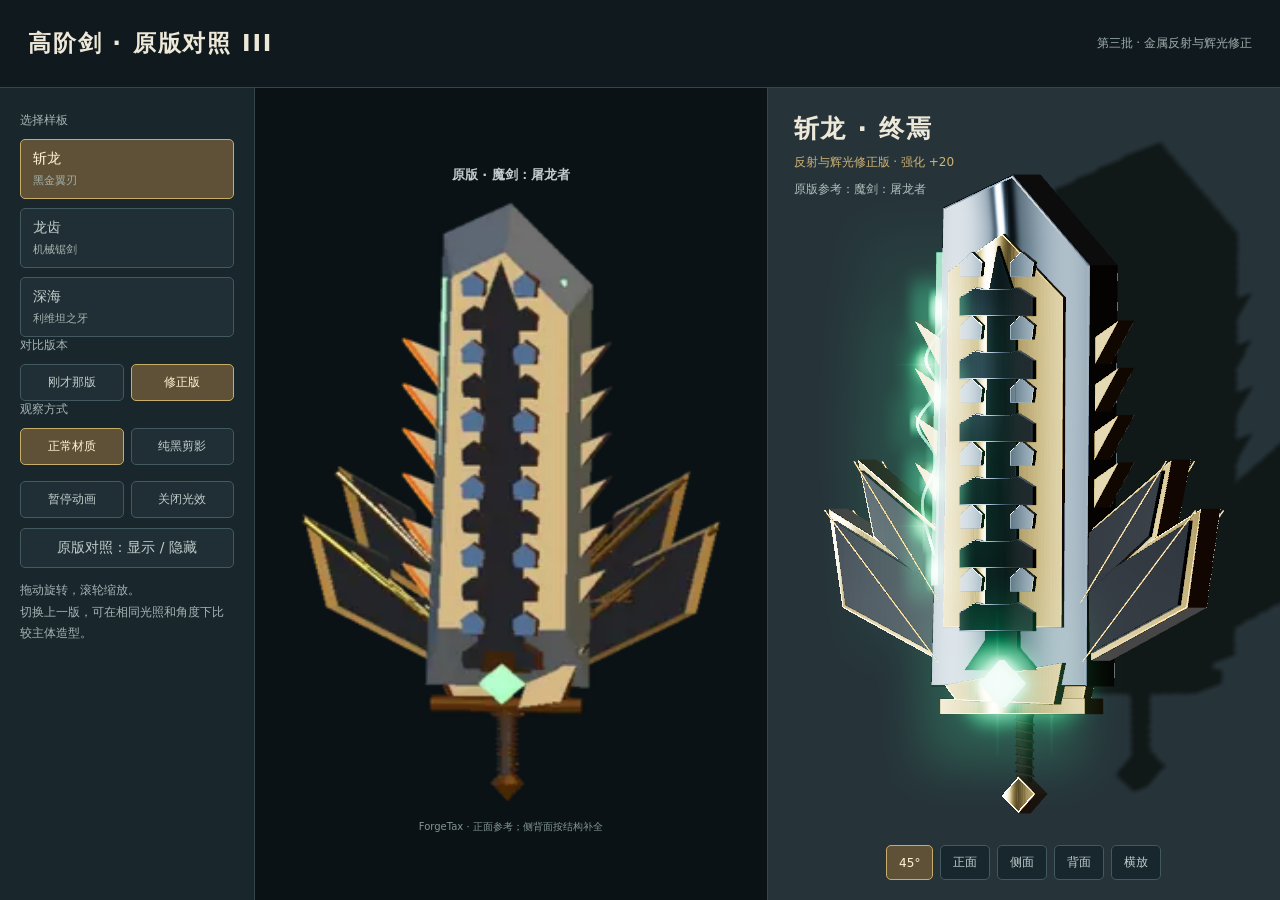
==== commit 04528137: "deploy: complete high-tier sword overhaul v0.3.2" ====
--- a/sword-faithful-study.html
+++ b/sword-faithful-study.html
@@ -1,11 +1,11 @@
 <!doctype html><html lang="zh-CN"><head><meta charset="utf-8"><meta name="viewport" content="width=device-width,initial-scale=1"><title>高阶剑 · 三把原版对照 III</title><style>
 *{box-sizing:border-box}body{margin:0;background:#10191d;color:#eee8d8;font:14px system-ui,'Microsoft YaHei',sans-serif}header{height:88px;padding:20px 28px;border-bottom:1px solid #34454b;display:flex;align-items:center;justify-content:space-between}h1{margin:0;font-size:23px;letter-spacing:.08em}header span{font-size:12px;color:#9eafae}main{height:calc(100dvh - 88px);display:grid;grid-template-columns:255px 1fr}aside{padding:24px 20px;background:#19262b;border-right:1px solid #34454b;overflow:auto}p{line-height:1.8;color:#a5b5b6;font-size:12px}label{font-size:12px;color:#a5b5b6;display:block;margin:22px 0 10px}label:first-child{margin-top:0}button{font:inherit;color:#c0cdcc;background:#202f35;border:1px solid #42595f;border-radius:5px;padding:10px 12px;cursor:pointer}button.active{border-color:#c7ac6a;background:#5e5137;color:#fff4d1}.families{display:grid;gap:9px}.families button{text-align:left}.families small{display:block;color:#a6b3af;font-size:11px;margin-top:5px}.toggle{display:grid;grid-template-columns:1fr 1fr;gap:7px}.toggle button{font-size:12px;padding:9px 4px}section{min-width:0;min-height:0;position:relative;overflow:hidden}canvas{display:block}#title{position:absolute;top:24px;left:26px;pointer-events:none}h2{margin:0;font-size:25px;letter-spacing:.07em}#revision{display:block;margin-top:9px;color:#d1b373;font-size:12px}#description{margin-top:10px;font-size:12px;color:#afbfbb}nav{position:absolute;bottom:20px;left:0;right:0;display:flex;justify-content:center;gap:7px}nav button{background:#18262ce8;padding:8px 12px;font-size:12px}@media(max-width:650px){header{height:68px;padding:14px 16px}h1{font-size:18px}header span{font-size:10px}main{height:calc(100dvh - 68px);display:flex;flex-direction:column}aside{padding:10px 12px;border:0;border-bottom:1px solid #34454b;overflow:visible}.families{grid-template-columns:repeat(3,1fr);gap:5px}.families button{text-align:center;font-size:12px;padding:8px 3px}.families small{display:none}aside label,aside p{display:none}.options{display:grid;grid-template-columns:1fr 1fr;gap:10px;margin-top:8px}.toggle{gap:4px}.toggle button{padding:7px 3px;font-size:11px}section{flex:1}#title{top:15px;left:16px}h2{font-size:19px}#description{display:none}#revision{font-size:10px;margin-top:6px}nav{bottom:12px;gap:5px}nav button{font-size:11px;padding:7px 9px}}
 .comparison{display:flex;min-width:0;min-height:0}.comparison>#viewport{flex:1}#reference{display:none;width:50%;padding:22px 10px 10px;background:#0b1215;border-right:1px solid #34454b;flex-direction:column;align-items:center;justify-content:center;gap:14px}.compare-on #reference{display:flex}#reference img{width:100%;height:78%;object-fit:contain;min-height:0}#reference b{font-size:13px;color:#c1cacc;text-align:center}#reference small{font-size:10px;color:#839595;text-align:center}@media(max-width:650px){.comparison{flex:1}#reference{width:48%;padding:14px 5px 8px}#reference b{font-size:10px}#reference small{font-size:8px}#title{left:8px}h2{font-size:13px}nav{gap:3px;flex-wrap:wrap}nav button{padding:6px 7px}}
-</style></head><body class="compare-on"><header><h1>高阶剑 · 原版对照 III</h1><span>第三批 · 金属反射与辉光修正</span></header><main><aside><label>选择样板</label><div class="families"><button data-family="dragon_slayer">斩龙<small>黑金翼刃</small></button><button data-family="dragon_fang">龙齿<small>机械锯剑</small></button><button data-family="abyss">深海<small>利维坦之牙</small></button></div><div class="options"><div><label>对比版本</label><div class="toggle"><button data-version="old">刚才那版</button><button data-version="new">修正版</button></div></div><div><label>观察方式</label><div class="toggle"><button data-finish="metal" class="active">正常材质</button><button data-finish="silhouette">纯黑剪影</button></div></div></div><div class="toggle" style="margin-top:16px"><button id="motion">暂停动画</button><button id="fx">关闭光效</button></div><button id="compare" style="width:100%;margin-top:10px">原版对照：显示 / 隐藏</button><p>拖动旋转，滚轮缩放。<br>切换上一版，可在相同光照和角度下比较主体造型。</p></aside><div class="comparison"><section id="reference"><b id="reference-title"></b><img alt="原版高阶剑参考"><small>ForgeTax · 正面参考；侧背面按结构补全</small></section><section id="viewport"><div id="title"><h2 id="name"></h2><span id="revision"></span><div id="description"></div></div><nav><button data-view="hero">45°</button><button data-view="front">正面</button><button data-view="side">侧面</button><button data-view="back">背面</button><button data-view="workshop">横放</button></nav></section></div></main><script>"use strict";(()=>{var fi={LEFT:0,MIDDLE:1,RIGHT:2,ROTATE:0,DOLLY:1,PAN:2},pi={ROTATE:0,PAN:1,DOLLY_PAN:2,DOLLY_ROTATE:3},Sh=0,Xl=1,Th=2;var Yl=1,_o=2,Un=3,Wn=0,jt=1,wt=2,En=0,Ri=1,Zt=2,jl=3,Zl=4,wh=5,si=100,Eh=101,Ah=102,Rh=103,Ch=104,Ih=200,Ph=201,Lh=202,Uh=203,uo=204,fo=205,Oh=206,Dh=207,Fh=208,Nh=209,zh=210,_h=211,Bh=212,kh=213,Gh=214,Bo=0,ko=1,Go=2,Ci=3,Vo=4,Ho=5,Wo=6,Xo=7,Kl=0,Vh=1,Hh=2,jn=0,Yo=1,jo=2,Zo=3,xr=4,Ko=5,Jo=6,qo=7;var Jl=300,Ni=301,zi=302,Qo=303,$o=304,Ms=306,Sn=1e3,ri=1001,po=1002,Ft=1003,Wh=1004;var Ss=1005;var It=1006,ea=1007;var Kt=1008;var An=1009,ql=1010,Ql=1011,vr=1012,ta=1013,mi=1014,On=1015,Ut=1016,na=1017,ia=1018,yr=1020,$l=35902,ec=35899,tc=1021,nc=1022,mn=1023,or=1026,br=1027,ic=1028,ra=1029,rc=1030,sa=1031;var oa=1033,Ts=33776,ws=33777,Es=33778,As=33779,aa=35840,la=35841,ca=35842,ha=35843,ua=36196,da=37492,fa=37496,pa=37808,ma=37809,ga=37810,xa=37811,va=37812,ya=37813,ba=37814,Ma=37815,Sa=37816,Ta=37817,wa=37818,Ea=37819,Aa=37820,Ra=37821,Ca=36492,Ia=36494,Pa=36495,La=36283,Ua=36284,Oa=36285,Da=36286;var Wr=2300,mo=2301,ho=2302,Dl=2400,Fl=2401,Nl=2402;var Xh=3200,Yh=3201;var sc=0,jh=1,Zn="",vt="srgb",Ii="srgb-linear",Xr="linear",et="srgb";var Ei=7680;var zl=519,Zh=512,Kh=513,Jh=514,oc=515,qh=516,Qh=517,$h=518,eu=519,_l=35044;var ac="300 es",bn=2e3,Yr=2001;var Pn=class{addEventListener(e,t){this._listeners===void 0&&(this._listeners={});let i=this._listeners;i[e]===void 0&&(i[e]=[]),i[e].indexOf(t)===-1&&i[e].push(t)}hasEventListener(e,t){let i=this._listeners;return i===void 0?!1:i[e]!==void 0&&i[e].indexOf(t)!==-1}removeEventListener(e,t){let i=this._listeners;if(i===void 0)return;let r=i[e];if(r!==void 0){let s=r.indexOf(t);s!==-1&&r.splice(s,1)}}dispatchEvent(e){let t=this._listeners;if(t===void 0)return;let i=t[e.type];if(i!==void 0){e.target=this;let r=i.slice(0);for(let s=0,o=r.length;s<o;s++)r[s].call(this,e);e.target=null}}},Nt=["00","01","02","03","04","05","06","07","08","09","0a","0b","0c","0d","0e","0f","10","11","12","13","14","15","16","17","18","19","1a","1b","1c","1d","1e","1f","20","21","22","23","24","25","26","27","28","29","2a","2b","2c","2d","2e","2f","30","31","32","33","34","35","36","37","38","39","3a","3b","3c","3d","3e","3f","40","41","42","43","44","45","46","47","48","49","4a","4b","4c","4d","4e","4f","50","51","52","53","54","55","56","57","58","59","5a","5b","5c","5d","5e","5f","60","61","62","63","64","65","66","67","68","69","6a","6b","6c","6d","6e","6f","70","71","72","73","74","75","76","77","78","79","7a","7b","7c","7d","7e","7f","80","81","82","83","84","85","86","87","88","89","8a","8b","8c","8d","8e","8f","90","91","92","93","94","95","96","97","98","99","9a","9b","9c","9d","9e","9f","a0","a1","a2","a3","a4","a5","a6","a7","a8","a9","aa","ab","ac","ad","ae","af","b0","b1","b2","b3","b4","b5","b6","b7","b8","b9","ba","bb","bc","bd","be","bf","c0","c1","c2","c3","c4","c5","c6","c7","c8","c9","ca","cb","cc","cd","ce","cf","d0","d1","d2","d3","d4","d5","d6","d7","d8","d9","da","db","dc","dd","de","df","e0","e1","e2","e3","e4","e5","e6","e7","e8","e9","ea","eb","ec","ed","ee","ef","f0","f1","f2","f3","f4","f5","f6","f7","f8","f9","fa","fb","fc","fd","fe","ff"],Qc=1234567,kr=Math.PI/180,ar=180/Math.PI;function _i(){let n=Math.random()*4294967295|0,e=Math.random()*4294967295|0,t=Math.random()*4294967295|0,i=Math.random()*4294967295|0;return(Nt[n&255]+Nt[n>>8&255]+Nt[n>>16&255]+Nt[n>>24&255]+"-"+Nt[e&255]+Nt[e>>8&255]+"-"+Nt[e>>16&15|64]+Nt[e>>24&255]+"-"+Nt[t&63|128]+Nt[t>>8&255]+"-"+Nt[t>>16&255]+Nt[t>>24&255]+Nt[i&255]+Nt[i>>8&255]+Nt[i>>16&255]+Nt[i>>24&255]).toLowerCase()}function Ge(n,e,t){return Math.max(e,Math.min(t,n))}function lc(n,e){return(n%e+e)%e}function Ud(n,e,t,i,r){return i+(n-e)*(r-i)/(t-e)}function Od(n,e,t){return n!==e?(t-n)/(e-n):0}function Gr(n,e,t){return(1-t)*n+t*e}function Dd(n,e,t,i){return Gr(n,e,1-Math.exp(-t*i))}function Fd(n,e=1){return e-Math.abs(lc(n,e*2)-e)}function Nd(n,e,t){return n<=e?0:n>=t?1:(n=(n-e)/(t-e),n*n*(3-2*n))}function zd(n,e,t){return n<=e?0:n>=t?1:(n=(n-e)/(t-e),n*n*n*(n*(n*6-15)+10))}function _d(n,e){return n+Math.floor(Math.random()*(e-n+1))}function Bd(n,e){return n+Math.random()*(e-n)}function kd(n){return n*(.5-Math.random())}function Gd(n){n!==void 0&&(Qc=n);let e=Qc+=1831565813;return e=Math.imul(e^e>>>15,e|1),e^=e+Math.imul(e^e>>>7,e|61),((e^e>>>14)>>>0)/4294967296}function Vd(n){return n*kr}function Hd(n){return n*ar}function Wd(n){return(n&n-1)===0&&n!==0}function Xd(n){return Math.pow(2,Math.ceil(Math.log(n)/Math.LN2))}function Yd(n){return Math.pow(2,Math.floor(Math.log(n)/Math.LN2))}function jd(n,e,t,i,r){let s=Math.cos,o=Math.sin,a=s(t/2),l=o(t/2),c=s((e+i)/2),h=o((e+i)/2),u=s((e-i)/2),d=o((e-i)/2),f=s((i-e)/2),m=o((i-e)/2);switch(r){case"XYX":n.set(a*h,l*u,l*d,a*c);break;case"YZY":n.set(l*d,a*h,l*u,a*c);break;case"ZXZ":n.set(l*u,l*d,a*h,a*c);break;case"XZX":n.set(a*h,l*m,l*f,a*c);break;case"YXY":n.set(l*f,a*h,l*m,a*c);break;case"ZYZ":n.set(l*m,l*f,a*h,a*c);break;default:console.warn("THREE.MathUtils: .setQuaternionFromProperEuler() encountered an unknown order: "+r)}}function rr(n,e){switch(e.constructor){case Float32Array:return n;case Uint32Array:return n/4294967295;case Uint16Array:return n/65535;case Uint8Array:return n/255;case Int32Array:return Math.max(n/2147483647,-1);case Int16Array:return Math.max(n/32767,-1);case Int8Array:return Math.max(n/127,-1);default:throw new Error("Invalid component type.")}}function Wt(n,e){switch(e.constructor){case Float32Array:return n;case Uint32Array:return Math.round(n*4294967295);case Uint16Array:return Math.round(n*65535);case Uint8Array:return Math.round(n*255);case Int32Array:return Math.round(n*2147483647);case Int16Array:return Math.round(n*32767);case Int8Array:return Math.round(n*127);default:throw new Error("Invalid component type.")}}var We={DEG2RAD:kr,RAD2DEG:ar,generateUUID:_i,clamp:Ge,euclideanModulo:lc,mapLinear:Ud,inverseLerp:Od,lerp:Gr,damp:Dd,pingpong:Fd,smoothstep:Nd,smootherstep:zd,randInt:_d,randFloat:Bd,randFloatSpread:kd,seededRandom:Gd,degToRad:Vd,radToDeg:Hd,isPowerOfTwo:Wd,ceilPowerOfTwo:Xd,floorPowerOfTwo:Yd,setQuaternionFromProperEuler:jd,normalize:Wt,denormalize:rr},Y=class n{constructor(e=0,t=0){n.prototype.isVector2=!0,this.x=e,this.y=t}get width(){return this.x}set width(e){this.x=e}get height(){return this.y}set height(e){this.y=e}set(e,t){return this.x=e,this.y=t,this}setScalar(e){return this.x=e,this.y=e,this}setX(e){return this.x=e,this}setY(e){return this.y=e,this}setComponent(e,t){switch(e){case 0:this.x=t;break;case 1:this.y=t;break;default:throw new Error("index is out of range: "+e)}return this}getComponent(e){switch(e){case 0:return this.x;case 1:return this.y;default:throw new Error("index is out of range: "+e)}}clone(){return new this.constructor(this.x,this.y)}copy(e){return this.x=e.x,this.y=e.y,this}add(e){return this.x+=e.x,this.y+=e.y,this}addScalar(e){return this.x+=e,this.y+=e,this}addVectors(e,t){return this.x=e.x+t.x,this.y=e.y+t.y,this}addScaledVector(e,t){return this.x+=e.x*t,this.y+=e.y*t,this}sub(e){return this.x-=e.x,this.y-=e.y,this}subScalar(e){return this.x-=e,this.y-=e,this}subVectors(e,t){return this.x=e.x-t.x,this.y=e.y-t.y,this}multiply(e){return this.x*=e.x,this.y*=e.y,this}multiplyScalar(e){return this.x*=e,this.y*=e,this}divide(e){return this.x/=e.x,this.y/=e.y,this}divideScalar(e){return this.multiplyScalar(1/e)}applyMatrix3(e){let t=this.x,i=this.y,r=e.elements;return this.x=r[0]*t+r[3]*i+r[6],this.y=r[1]*t+r[4]*i+r[7],this}min(e){return this.x=Math.min(this.x,e.x),this.y=Math.min(this.y,e.y),this}max(e){return this.x=Math.max(this.x,e.x),this.y=Math.max(this.y,e.y),this}clamp(e,t){return this.x=Ge(this.x,e.x,t.x),this.y=Ge(this.y,e.y,t.y),this}clampScalar(e,t){return this.x=Ge(this.x,e,t),this.y=Ge(this.y,e,t),this}clampLength(e,t){let i=this.length();return this.divideScalar(i||1).multiplyScalar(Ge(i,e,t))}floor(){return this.x=Math.floor(this.x),this.y=Math.floor(this.y),this}ceil(){return this.x=Math.ceil(this.x),this.y=Math.ceil(this.y),this}round(){return this.x=Math.round(this.x),this.y=Math.round(this.y),this}roundToZero(){return this.x=Math.trunc(this.x),this.y=Math.trunc(this.y),this}negate(){return this.x=-this.x,this.y=-this.y,this}dot(e){return this.x*e.x+this.y*e.y}cross(e){return this.x*e.y-this.y*e.x}lengthSq(){return this.x*this.x+this.y*this.y}length(){return Math.sqrt(this.x*this.x+this.y*this.y)}manhattanLength(){return Math.abs(this.x)+Math.abs(this.y)}normalize(){return this.divideScalar(this.length()||1)}angle(){return Math.atan2(-this.y,-this.x)+Math.PI}angleTo(e){let t=Math.sqrt(this.lengthSq()*e.lengthSq());if(t===0)return Math.PI/2;let i=this.dot(e)/t;return Math.acos(Ge(i,-1,1))}distanceTo(e){return Math.sqrt(this.distanceToSquared(e))}distanceToSquared(e){let t=this.x-e.x,i=this.y-e.y;return t*t+i*i}manhattanDistanceTo(e){return Math.abs(this.x-e.x)+Math.abs(this.y-e.y)}setLength(e){return this.normalize().multiplyScalar(e)}lerp(e,t){return this.x+=(e.x-this.x)*t,this.y+=(e.y-this.y)*t,this}lerpVectors(e,t,i){return this.x=e.x+(t.x-e.x)*i,this.y=e.y+(t.y-e.y)*i,this}equals(e){return e.x===this.x&&e.y===this.y}fromArray(e,t=0){return this.x=e[t],this.y=e[t+1],this}toArray(e=[],t=0){return e[t]=this.x,e[t+1]=this.y,e}fromBufferAttribute(e,t){return this.x=e.getX(t),this.y=e.getY(t),this}rotateAround(e,t){let i=Math.cos(t),r=Math.sin(t),s=this.x-e.x,o=this.y-e.y;return this.x=s*i-o*r+e.x,this.y=s*r+o*i+e.y,this}random(){return this.x=Math.random(),this.y=Math.random(),this}*[Symbol.iterator](){yield this.x,yield this.y}},pn=class{constructor(e=0,t=0,i=0,r=1){this.isQuaternion=!0,this._x=e,this._y=t,this._z=i,this._w=r}static slerpFlat(e,t,i,r,s,o,a){let l=i[r+0],c=i[r+1],h=i[r+2],u=i[r+3],d=s[o+0],f=s[o+1],m=s[o+2],x=s[o+3];if(a===0){e[t+0]=l,e[t+1]=c,e[t+2]=h,e[t+3]=u;return}if(a===1){e[t+0]=d,e[t+1]=f,e[t+2]=m,e[t+3]=x;return}if(u!==x||l!==d||c!==f||h!==m){let g=1-a,p=l*d+c*f+h*m+u*x,S=p>=0?1:-1,v=1-p*p;if(v>Number.EPSILON){let E=Math.sqrt(v),T=Math.atan2(E,p*S);g=Math.sin(g*T)/E,a=Math.sin(a*T)/E}let y=a*S;if(l=l*g+d*y,c=c*g+f*y,h=h*g+m*y,u=u*g+x*y,g===1-a){let E=1/Math.sqrt(l*l+c*c+h*h+u*u);l*=E,c*=E,h*=E,u*=E}}e[t]=l,e[t+1]=c,e[t+2]=h,e[t+3]=u}static multiplyQuaternionsFlat(e,t,i,r,s,o){let a=i[r],l=i[r+1],c=i[r+2],h=i[r+3],u=s[o],d=s[o+1],f=s[o+2],m=s[o+3];return e[t]=a*m+h*u+l*f-c*d,e[t+1]=l*m+h*d+c*u-a*f,e[t+2]=c*m+h*f+a*d-l*u,e[t+3]=h*m-a*u-l*d-c*f,e}get x(){return this._x}set x(e){this._x=e,this._onChangeCallback()}get y(){return this._y}set y(e){this._y=e,this._onChangeCallback()}get z(){return this._z}set z(e){this._z=e,this._onChangeCallback()}get w(){return this._w}set w(e){this._w=e,this._onChangeCallback()}set(e,t,i,r){return this._x=e,this._y=t,this._z=i,this._w=r,this._onChangeCallback(),this}clone(){return new this.constructor(this._x,this._y,this._z,this._w)}copy(e){return this._x=e.x,this._y=e.y,this._z=e.z,this._w=e.w,this._onChangeCallback(),this}setFromEuler(e,t=!0){let i=e._x,r=e._y,s=e._z,o=e._order,a=Math.cos,l=Math.sin,c=a(i/2),h=a(r/2),u=a(s/2),d=l(i/2),f=l(r/2),m=l(s/2);switch(o){case"XYZ":this._x=d*h*u+c*f*m,this._y=c*f*u-d*h*m,this._z=c*h*m+d*f*u,this._w=c*h*u-d*f*m;break;case"YXZ":this._x=d*h*u+c*f*m,this._y=c*f*u-d*h*m,this._z=c*h*m-d*f*u,this._w=c*h*u+d*f*m;break;case"ZXY":this._x=d*h*u-c*f*m,this._y=c*f*u+d*h*m,this._z=c*h*m+d*f*u,this._w=c*h*u-d*f*m;break;case"ZYX":this._x=d*h*u-c*f*m,this._y=c*f*u+d*h*m,this._z=c*h*m-d*f*u,this._w=c*h*u+d*f*m;break;case"YZX":this._x=d*h*u+c*f*m,this._y=c*f*u+d*h*m,this._z=c*h*m-d*f*u,this._w=c*h*u-d*f*m;break;case"XZY":this._x=d*h*u-c*f*m,this._y=c*f*u-d*h*m,this._z=c*h*m+d*f*u,this._w=c*h*u+d*f*m;break;default:console.warn("THREE.Quaternion: .setFromEuler() encountered an unknown order: "+o)}return t===!0&&this._onChangeCallback(),this}setFromAxisAngle(e,t){let i=t/2,r=Math.sin(i);return this._x=e.x*r,this._y=e.y*r,this._z=e.z*r,this._w=Math.cos(i),this._onChangeCallback(),this}setFromRotationMatrix(e){let t=e.elements,i=t[0],r=t[4],s=t[8],o=t[1],a=t[5],l=t[9],c=t[2],h=t[6],u=t[10],d=i+a+u;if(d>0){let f=.5/Math.sqrt(d+1);this._w=.25/f,this._x=(h-l)*f,this._y=(s-c)*f,this._z=(o-r)*f}else if(i>a&&i>u){let f=2*Math.sqrt(1+i-a-u);this._w=(h-l)/f,this._x=.25*f,this._y=(r+o)/f,this._z=(s+c)/f}else if(a>u){let f=2*Math.sqrt(1+a-i-u);this._w=(s-c)/f,this._x=(r+o)/f,this._y=.25*f,this._z=(l+h)/f}else{let f=2*Math.sqrt(1+u-i-a);this._w=(o-r)/f,this._x=(s+c)/f,this._y=(l+h)/f,this._z=.25*f}return this._onChangeCallback(),this}setFromUnitVectors(e,t){let i=e.dot(t)+1;return i<1e-8?(i=0,Math.abs(e.x)>Math.abs(e.z)?(this._x=-e.y,this._y=e.x,this._z=0,this._w=i):(this._x=0,this._y=-e.z,this._z=e.y,this._w=i)):(this._x=e.y*t.z-e.z*t.y,this._y=e.z*t.x-e.x*t.z,this._z=e.x*t.y-e.y*t.x,this._w=i),this.normalize()}angleTo(e){return 2*Math.acos(Math.abs(Ge(this.dot(e),-1,1)))}rotateTowards(e,t){let i=this.angleTo(e);if(i===0)return this;let r=Math.min(1,t/i);return this.slerp(e,r),this}identity(){return this.set(0,0,0,1)}invert(){return this.conjugate()}conjugate(){return this._x*=-1,this._y*=-1,this._z*=-1,this._onChangeCallback(),this}dot(e){return this._x*e._x+this._y*e._y+this._z*e._z+this._w*e._w}lengthSq(){return this._x*this._x+this._y*this._y+this._z*this._z+this._w*this._w}length(){return Math.sqrt(this._x*this._x+this._y*this._y+this._z*this._z+this._w*this._w)}normalize(){let e=this.length();return e===0?(this._x=0,this._y=0,this._z=0,this._w=1):(e=1/e,this._x=this._x*e,this._y=this._y*e,this._z=this._z*e,this._w=this._w*e),this._onChangeCallback(),this}multiply(e){return this.multiplyQuaternions(this,e)}premultiply(e){return this.multiplyQuaternions(e,this)}multiplyQuaternions(e,t){let i=e._x,r=e._y,s=e._z,o=e._w,a=t._x,l=t._y,c=t._z,h=t._w;return this._x=i*h+o*a+r*c-s*l,this._y=r*h+o*l+s*a-i*c,this._z=s*h+o*c+i*l-r*a,this._w=o*h-i*a-r*l-s*c,this._onChangeCallback(),this}slerp(e,t){if(t===0)return this;if(t===1)return this.copy(e);let i=this._x,r=this._y,s=this._z,o=this._w,a=o*e._w+i*e._x+r*e._y+s*e._z;if(a<0?(this._w=-e._w,this._x=-e._x,this._y=-e._y,this._z=-e._z,a=-a):this.copy(e),a>=1)return this._w=o,this._x=i,this._y=r,this._z=s,this;let l=1-a*a;if(l<=Number.EPSILON){let f=1-t;return this._w=f*o+t*this._w,this._x=f*i+t*this._x,this._y=f*r+t*this._y,this._z=f*s+t*this._z,this.normalize(),this}let c=Math.sqrt(l),h=Math.atan2(c,a),u=Math.sin((1-t)*h)/c,d=Math.sin(t*h)/c;return this._w=o*u+this._w*d,this._x=i*u+this._x*d,this._y=r*u+this._y*d,this._z=s*u+this._z*d,this._onChangeCallback(),this}slerpQuaternions(e,t,i){return this.copy(e).slerp(t,i)}random(){let e=2*Math.PI*Math.random(),t=2*Math.PI*Math.random(),i=Math.random(),r=Math.sqrt(1-i),s=Math.sqrt(i);return this.set(r*Math.sin(e),r*Math.cos(e),s*Math.sin(t),s*Math.cos(t))}equals(e){return e._x===this._x&&e._y===this._y&&e._z===this._z&&e._w===this._w}fromArray(e,t=0){return this._x=e[t],this._y=e[t+1],this._z=e[t+2],this._w=e[t+3],this._onChangeCallback(),this}toArray(e=[],t=0){return e[t]=this._x,e[t+1]=this._y,e[t+2]=this._z,e[t+3]=this._w,e}fromBufferAttribute(e,t){return this._x=e.getX(t),this._y=e.getY(t),this._z=e.getZ(t),this._w=e.getW(t),this._onChangeCallback(),this}toJSON(){return this.toArray()}_onChange(e){return this._onChangeCallback=e,this}_onChangeCallback(){}*[Symbol.iterator](){yield this._x,yield this._y,yield this._z,yield this._w}},P=class n{constructor(e=0,t=0,i=0){n.prototype.isVector3=!0,this.x=e,this.y=t,this.z=i}set(e,t,i){return i===void 0&&(i=this.z),this.x=e,this.y=t,this.z=i,this}setScalar(e){return this.x=e,this.y=e,this.z=e,this}setX(e){return this.x=e,this}setY(e){return this.y=e,this}setZ(e){return this.z=e,this}setComponent(e,t){switch(e){case 0:this.x=t;break;case 1:this.y=t;break;case 2:this.z=t;break;default:throw new Error("index is out of range: "+e)}return this}getComponent(e){switch(e){case 0:return this.x;case 1:return this.y;case 2:return this.z;default:throw new Error("index is out of range: "+e)}}clone(){return new this.constructor(this.x,this.y,this.z)}copy(e){return this.x=e.x,this.y=e.y,this.z=e.z,this}add(e){return this.x+=e.x,this.y+=e.y,this.z+=e.z,this}addScalar(e){return this.x+=e,this.y+=e,this.z+=e,this}addVectors(e,t){return this.x=e.x+t.x,this.y=e.y+t.y,this.z=e.z+t.z,this}addScaledVector(e,t){return this.x+=e.x*t,this.y+=e.y*t,this.z+=e.z*t,this}sub(e){return this.x-=e.x,this.y-=e.y,this.z-=e.z,this}subScalar(e){return this.x-=e,this.y-=e,this.z-=e,this}subVectors(e,t){return this.x=e.x-t.x,this.y=e.y-t.y,this.z=e.z-t.z,this}multiply(e){return this.x*=e.x,this.y*=e.y,this.z*=e.z,this}multiplyScalar(e){return this.x*=e,this.y*=e,this.z*=e,this}multiplyVectors(e,t){return this.x=e.x*t.x,this.y=e.y*t.y,this.z=e.z*t.z,this}applyEuler(e){return this.applyQuaternion($c.setFromEuler(e))}applyAxisAngle(e,t){return this.applyQuaternion($c.setFromAxisAngle(e,t))}applyMatrix3(e){let t=this.x,i=this.y,r=this.z,s=e.elements;return this.x=s[0]*t+s[3]*i+s[6]*r,this.y=s[1]*t+s[4]*i+s[7]*r,this.z=s[2]*t+s[5]*i+s[8]*r,this}applyNormalMatrix(e){return this.applyMatrix3(e).normalize()}applyMatrix4(e){let t=this.x,i=this.y,r=this.z,s=e.elements,o=1/(s[3]*t+s[7]*i+s[11]*r+s[15]);return this.x=(s[0]*t+s[4]*i+s[8]*r+s[12])*o,this.y=(s[1]*t+s[5]*i+s[9]*r+s[13])*o,this.z=(s[2]*t+s[6]*i+s[10]*r+s[14])*o,this}applyQuaternion(e){let t=this.x,i=this.y,r=this.z,s=e.x,o=e.y,a=e.z,l=e.w,c=2*(o*r-a*i),h=2*(a*t-s*r),u=2*(s*i-o*t);return this.x=t+l*c+o*u-a*h,this.y=i+l*h+a*c-s*u,this.z=r+l*u+s*h-o*c,this}project(e){return this.applyMatrix4(e.matrixWorldInverse).applyMatrix4(e.projectionMatrix)}unproject(e){return this.applyMatrix4(e.projectionMatrixInverse).applyMatrix4(e.matrixWorld)}transformDirection(e){let t=this.x,i=this.y,r=this.z,s=e.elements;return this.x=s[0]*t+s[4]*i+s[8]*r,this.y=s[1]*t+s[5]*i+s[9]*r,this.z=s[2]*t+s[6]*i+s[10]*r,this.normalize()}divide(e){return this.x/=e.x,this.y/=e.y,this.z/=e.z,this}divideScalar(e){return this.multiplyScalar(1/e)}min(e){return this.x=Math.min(this.x,e.x),this.y=Math.min(this.y,e.y),this.z=Math.min(this.z,e.z),this}max(e){return this.x=Math.max(this.x,e.x),this.y=Math.max(this.y,e.y),this.z=Math.max(this.z,e.z),this}clamp(e,t){return this.x=Ge(this.x,e.x,t.x),this.y=Ge(this.y,e.y,t.y),this.z=Ge(this.z,e.z,t.z),this}clampScalar(e,t){return this.x=Ge(this.x,e,t),this.y=Ge(this.y,e,t),this.z=Ge(this.z,e,t),this}clampLength(e,t){let i=this.length();return this.divideScalar(i||1).multiplyScalar(Ge(i,e,t))}floor(){return this.x=Math.floor(this.x),this.y=Math.floor(this.y),this.z=Math.floor(this.z),this}ceil(){return this.x=Math.ceil(this.x),this.y=Math.ceil(this.y),this.z=Math.ceil(this.z),this}round(){return this.x=Math.round(this.x),this.y=Math.round(this.y),this.z=Math.round(this.z),this}roundToZero(){return this.x=Math.trunc(this.x),this.y=Math.trunc(this.y),this.z=Math.trunc(this.z),this}negate(){return this.x=-this.x,this.y=-this.y,this.z=-this.z,this}dot(e){return this.x*e.x+this.y*e.y+this.z*e.z}lengthSq(){return this.x*this.x+this.y*this.y+this.z*this.z}length(){return Math.sqrt(this.x*this.x+this.y*this.y+this.z*this.z)}manhattanLength(){return Math.abs(this.x)+Math.abs(this.y)+Math.abs(this.z)}normalize(){return this.divideScalar(this.length()||1)}setLength(e){return this.normalize().multiplyScalar(e)}lerp(e,t){return this.x+=(e.x-this.x)*t,this.y+=(e.y-this.y)*t,this.z+=(e.z-this.z)*t,this}lerpVectors(e,t,i){return this.x=e.x+(t.x-e.x)*i,this.y=e.y+(t.y-e.y)*i,this.z=e.z+(t.z-e.z)*i,this}cross(e){return this.crossVectors(this,e)}crossVectors(e,t){let i=e.x,r=e.y,s=e.z,o=t.x,a=t.y,l=t.z;return this.x=r*l-s*a,this.y=s*o-i*l,this.z=i*a-r*o,this}projectOnVector(e){let t=e.lengthSq();if(t===0)return this.set(0,0,0);let i=e.dot(this)/t;return this.copy(e).multiplyScalar(i)}projectOnPlane(e){return cl.copy(this).projectOnVector(e),this.sub(cl)}reflect(e){return this.sub(cl.copy(e).multiplyScalar(2*this.dot(e)))}angleTo(e){let t=Math.sqrt(this.lengthSq()*e.lengthSq());if(t===0)return Math.PI/2;let i=this.dot(e)/t;return Math.acos(Ge(i,-1,1))}distanceTo(e){return Math.sqrt(this.distanceToSquared(e))}distanceToSquared(e){let t=this.x-e.x,i=this.y-e.y,r=this.z-e.z;return t*t+i*i+r*r}manhattanDistanceTo(e){return Math.abs(this.x-e.x)+Math.abs(this.y-e.y)+Math.abs(this.z-e.z)}setFromSpherical(e){return this.setFromSphericalCoords(e.radius,e.phi,e.theta)}setFromSphericalCoords(e,t,i){let r=Math.sin(t)*e;return this.x=r*Math.sin(i),this.y=Math.cos(t)*e,this.z=r*Math.cos(i),this}setFromCylindrical(e){return this.setFromCylindricalCoords(e.radius,e.theta,e.y)}setFromCylindricalCoords(e,t,i){return this.x=e*Math.sin(t),this.y=i,this.z=e*Math.cos(t),this}setFromMatrixPosition(e){let t=e.elements;return this.x=t[12],this.y=t[13],this.z=t[14],this}setFromMatrixScale(e){let t=this.setFromMatrixColumn(e,0).length(),i=this.setFromMatrixColumn(e,1).length(),r=this.setFromMatrixColumn(e,2).length();return this.x=t,this.y=i,this.z=r,this}setFromMatrixColumn(e,t){return this.fromArray(e.elements,t*4)}setFromMatrix3Column(e,t){return this.fromArray(e.elements,t*3)}setFromEuler(e){return this.x=e._x,this.y=e._y,this.z=e._z,this}setFromColor(e){return this.x=e.r,this.y=e.g,this.z=e.b,this}equals(e){return e.x===this.x&&e.y===this.y&&e.z===this.z}fromArray(e,t=0){return this.x=e[t],this.y=e[t+1],this.z=e[t+2],this}toArray(e=[],t=0){return e[t]=this.x,e[t+1]=this.y,e[t+2]=this.z,e}fromBufferAttribute(e,t){return this.x=e.getX(t),this.y=e.getY(t),this.z=e.getZ(t),this}random(){return this.x=Math.random(),this.y=Math.random(),this.z=Math.random(),this}randomDirection(){let e=Math.random()*Math.PI*2,t=Math.random()*2-1,i=Math.sqrt(1-t*t);return this.x=i*Math.cos(e),this.y=t,this.z=i*Math.sin(e),this}*[Symbol.iterator](){yield this.x,yield this.y,yield this.z}},cl=new P,$c=new pn,Ve=class n{constructor(e,t,i,r,s,o,a,l,c){n.prototype.isMatrix3=!0,this.elements=[1,0,0,0,1,0,0,0,1],e!==void 0&&this.set(e,t,i,r,s,o,a,l,c)}set(e,t,i,r,s,o,a,l,c){let h=this.elements;return h[0]=e,h[1]=r,h[2]=a,h[3]=t,h[4]=s,h[5]=l,h[6]=i,h[7]=o,h[8]=c,this}identity(){return this.set(1,0,0,0,1,0,0,0,1),this}copy(e){let t=this.elements,i=e.elements;return t[0]=i[0],t[1]=i[1],t[2]=i[2],t[3]=i[3],t[4]=i[4],t[5]=i[5],t[6]=i[6],t[7]=i[7],t[8]=i[8],this}extractBasis(e,t,i){return e.setFromMatrix3Column(this,0),t.setFromMatrix3Column(this,1),i.setFromMatrix3Column(this,2),this}setFromMatrix4(e){let t=e.elements;return this.set(t[0],t[4],t[8],t[1],t[5],t[9],t[2],t[6],t[10]),this}multiply(e){return this.multiplyMatrices(this,e)}premultiply(e){return this.multiplyMatrices(e,this)}multiplyMatrices(e,t){let i=e.elements,r=t.elements,s=this.elements,o=i[0],a=i[3],l=i[6],c=i[1],h=i[4],u=i[7],d=i[2],f=i[5],m=i[8],x=r[0],g=r[3],p=r[6],S=r[1],v=r[4],y=r[7],E=r[2],T=r[5],R=r[8];return s[0]=o*x+a*S+l*E,s[3]=o*g+a*v+l*T,s[6]=o*p+a*y+l*R,s[1]=c*x+h*S+u*E,s[4]=c*g+h*v+u*T,s[7]=c*p+h*y+u*R,s[2]=d*x+f*S+m*E,s[5]=d*g+f*v+m*T,s[8]=d*p+f*y+m*R,this}multiplyScalar(e){let t=this.elements;return t[0]*=e,t[3]*=e,t[6]*=e,t[1]*=e,t[4]*=e,t[7]*=e,t[2]*=e,t[5]*=e,t[8]*=e,this}determinant(){let e=this.elements,t=e[0],i=e[1],r=e[2],s=e[3],o=e[4],a=e[5],l=e[6],c=e[7],h=e[8];return t*o*h-t*a*c-i*s*h+i*a*l+r*s*c-r*o*l}invert(){let e=this.elements,t=e[0],i=e[1],r=e[2],s=e[3],o=e[4],a=e[5],l=e[6],c=e[7],h=e[8],u=h*o-a*c,d=a*l-h*s,f=c*s-o*l,m=t*u+i*d+r*f;if(m===0)return this.set(0,0,0,0,0,0,0,0,0);let x=1/m;return e[0]=u*x,e[1]=(r*c-h*i)*x,e[2]=(a*i-r*o)*x,e[3]=d*x,e[4]=(h*t-r*l)*x,e[5]=(r*s-a*t)*x,e[6]=f*x,e[7]=(i*l-c*t)*x,e[8]=(o*t-i*s)*x,this}transpose(){let e,t=this.elements;return e=t[1],t[1]=t[3],t[3]=e,e=t[2],t[2]=t[6],t[6]=e,e=t[5],t[5]=t[7],t[7]=e,this}getNormalMatrix(e){return this.setFromMatrix4(e).invert().transpose()}transposeIntoArray(e){let t=this.elements;return e[0]=t[0],e[1]=t[3],e[2]=t[6],e[3]=t[1],e[4]=t[4],e[5]=t[7],e[6]=t[2],e[7]=t[5],e[8]=t[8],this}setUvTransform(e,t,i,r,s,o,a){let l=Math.cos(s),c=Math.sin(s);return this.set(i*l,i*c,-i*(l*o+c*a)+o+e,-r*c,r*l,-r*(-c*o+l*a)+a+t,0,0,1),this}scale(e,t){return this.premultiply(hl.makeScale(e,t)),this}rotate(e){return this.premultiply(hl.makeRotation(-e)),this}translate(e,t){return this.premultiply(hl.makeTranslation(e,t)),this}makeTranslation(e,t){return e.isVector2?this.set(1,0,e.x,0,1,e.y,0,0,1):this.set(1,0,e,0,1,t,0,0,1),this}makeRotation(e){let t=Math.cos(e),i=Math.sin(e);return this.set(t,-i,0,i,t,0,0,0,1),this}makeScale(e,t){return this.set(e,0,0,0,t,0,0,0,1),this}equals(e){let t=this.elements,i=e.elements;for(let r=0;r<9;r++)if(t[r]!==i[r])return!1;return!0}fromArray(e,t=0){for(let i=0;i<9;i++)this.elements[i]=e[i+t];return this}toArray(e=[],t=0){let i=this.elements;return e[t]=i[0],e[t+1]=i[1],e[t+2]=i[2],e[t+3]=i[3],e[t+4]=i[4],e[t+5]=i[5],e[t+6]=i[6],e[t+7]=i[7],e[t+8]=i[8],e}clone(){return new this.constructor().fromArray(this.elements)}},hl=new Ve;function cc(n){for(let e=n.length-1;e>=0;--e)if(n[e]>=65535)return!0;return!1}function jr(n){return document.createElementNS("http://www.w3.org/1999/xhtml",n)}function tu(){let n=jr("canvas");return n.style.display="block",n}var eh={};function lr(n){n in eh||(eh[n]=!0,console.warn(n))}function nu(n,e,t){return new Promise(function(i,r){function s(){switch(n.clientWaitSync(e,n.SYNC_FLUSH_COMMANDS_BIT,0)){case n.WAIT_FAILED:r();break;case n.TIMEOUT_EXPIRED:setTimeout(s,t);break;default:i()}}setTimeout(s,t)})}var th=new Ve().set(.4123908,.3575843,.1804808,.212639,.7151687,.0721923,.0193308,.1191948,.9505322),nh=new Ve().set(3.2409699,-1.5373832,-.4986108,-.9692436,1.8759675,.0415551,.0556301,-.203977,1.0569715);function Zd(){let n={enabled:!0,workingColorSpace:Ii,spaces:{},convert:function(r,s,o){return this.enabled===!1||s===o||!s||!o||(this.spaces[s].transfer===et&&(r.r=Hn(r.r),r.g=Hn(r.g),r.b=Hn(r.b)),this.spaces[s].primaries!==this.spaces[o].primaries&&(r.applyMatrix3(this.spaces[s].toXYZ),r.applyMatrix3(this.spaces[o].fromXYZ)),this.spaces[o].transfer===et&&(r.r=sr(r.r),r.g=sr(r.g),r.b=sr(r.b))),r},workingToColorSpace:function(r,s){return this.convert(r,this.workingColorSpace,s)},colorSpaceToWorking:function(r,s){return this.convert(r,s,this.workingColorSpace)},getPrimaries:function(r){return this.spaces[r].primaries},getTransfer:function(r){return r===Zn?Xr:this.spaces[r].transfer},getToneMappingMode:function(r){return this.spaces[r].outputColorSpaceConfig.toneMappingMode||"standard"},getLuminanceCoefficients:function(r,s=this.workingColorSpace){return r.fromArray(this.spaces[s].luminanceCoefficients)},define:function(r){Object.assign(this.spaces,r)},_getMatrix:function(r,s,o){return r.copy(this.spaces[s].toXYZ).multiply(this.spaces[o].fromXYZ)},_getDrawingBufferColorSpace:function(r){return this.spaces[r].outputColorSpaceConfig.drawingBufferColorSpace},_getUnpackColorSpace:function(r=this.workingColorSpace){return this.spaces[r].workingColorSpaceConfig.unpackColorSpace},fromWorkingColorSpace:function(r,s){return lr("THREE.ColorManagement: .fromWorkingColorSpace() has been renamed to .workingToColorSpace()."),n.workingToColorSpace(r,s)},toWorkingColorSpace:function(r,s){return lr("THREE.ColorManagement: .toWorkingColorSpace() has been renamed to .colorSpaceToWorking()."),n.colorSpaceToWorking(r,s)}},e=[.64,.33,.3,.6,.15,.06],t=[.2126,.7152,.0722],i=[.3127,.329];return n.define({[Ii]:{primaries:e,whitePoint:i,transfer:Xr,toXYZ:th,fromXYZ:nh,luminanceCoefficients:t,workingColorSpaceConfig:{unpackColorSpace:vt},outputColorSpaceConfig:{drawingBufferColorSpace:vt}},[vt]:{primaries:e,whitePoint:i,transfer:et,toXYZ:th,fromXYZ:nh,luminanceCoefficients:t,outputColorSpaceConfig:{drawingBufferColorSpace:vt}}}),n}var Ke=Zd();function Hn(n){return n<.04045?n*.0773993808:Math.pow(n*.9478672986+.0521327014,2.4)}function sr(n){return n<.0031308?n*12.92:1.055*Math.pow(n,.41666)-.055}var Yi,go=class{static getDataURL(e,t="image/png"){if(/^data:/i.test(e.src)||typeof HTMLCanvasElement>"u")return e.src;let i;if(e instanceof HTMLCanvasElement)i=e;else{Yi===void 0&&(Yi=jr("canvas")),Yi.width=e.width,Yi.height=e.height;let r=Yi.getContext("2d");e instanceof ImageData?r.putImageData(e,0,0):r.drawImage(e,0,0,e.width,e.height),i=Yi}return i.toDataURL(t)}static sRGBToLinear(e){if(typeof HTMLImageElement<"u"&&e instanceof HTMLImageElement||typeof HTMLCanvasElement<"u"&&e instanceof HTMLCanvasElement||typeof ImageBitmap<"u"&&e instanceof ImageBitmap){let t=jr("canvas");t.width=e.width,t.height=e.height;let i=t.getContext("2d");i.drawImage(e,0,0,e.width,e.height);let r=i.getImageData(0,0,e.width,e.height),s=r.data;for(let o=0;o<s.length;o++)s[o]=Hn(s[o]/255)*255;return i.putImageData(r,0,0),t}else if(e.data){let t=e.data.slice(0);for(let i=0;i<t.length;i++)t instanceof Uint8Array||t instanceof Uint8ClampedArray?t[i]=Math.floor(Hn(t[i]/255)*255):t[i]=Hn(t[i]);return{data:t,width:e.width,height:e.height}}else return console.warn("THREE.ImageUtils.sRGBToLinear(): Unsupported image type. No color space conversion applied."),e}},Kd=0,cr=class{constructor(e=null){this.isSource=!0,Object.defineProperty(this,"id",{value:Kd++}),this.uuid=_i(),this.data=e,this.dataReady=!0,this.version=0}getSize(e){let t=this.data;return typeof HTMLVideoElement<"u"&&t instanceof HTMLVideoElement?e.set(t.videoWidth,t.videoHeight,0):t instanceof VideoFrame?e.set(t.displayHeight,t.displayWidth,0):t!==null?e.set(t.width,t.height,t.depth||0):e.set(0,0,0),e}set needsUpdate(e){e===!0&&this.version++}toJSON(e){let t=e===void 0||typeof e=="string";if(!t&&e.images[this.uuid]!==void 0)return e.images[this.uuid];let i={uuid:this.uuid,url:""},r=this.data;if(r!==null){let s;if(Array.isArray(r)){s=[];for(let o=0,a=r.length;o<a;o++)r[o].isDataTexture?s.push(ul(r[o].image)):s.push(ul(r[o]))}else s=ul(r);i.url=s}return t||(e.images[this.uuid]=i),i}};function ul(n){return typeof HTMLImageElement<"u"&&n instanceof HTMLImageElement||typeof HTMLCanvasElement<"u"&&n instanceof HTMLCanvasElement||typeof ImageBitmap<"u"&&n instanceof ImageBitmap?go.getDataURL(n):n.data?{data:Array.from(n.data),width:n.width,height:n.height,type:n.data.constructor.name}:(console.warn("THREE.Texture: Unable to serialize Texture."),{})}var Jd=0,dl=new P,Pt=class n extends Pn{constructor(e=n.DEFAULT_IMAGE,t=n.DEFAULT_MAPPING,i=ri,r=ri,s=It,o=Kt,a=mn,l=An,c=n.DEFAULT_ANISOTROPY,h=Zn){super(),this.isTexture=!0,Object.defineProperty(this,"id",{value:Jd++}),this.uuid=_i(),this.name="",this.source=new cr(e),this.mipmaps=[],this.mapping=t,this.channel=0,this.wrapS=i,this.wrapT=r,this.magFilter=s,this.minFilter=o,this.anisotropy=c,this.format=a,this.internalFormat=null,this.type=l,this.offset=new Y(0,0),this.repeat=new Y(1,1),this.center=new Y(0,0),this.rotation=0,this.matrixAutoUpdate=!0,this.matrix=new Ve,this.generateMipmaps=!0,this.premultiplyAlpha=!1,this.flipY=!0,this.unpackAlignment=4,this.colorSpace=h,this.userData={},this.updateRanges=[],this.version=0,this.onUpdate=null,this.renderTarget=null,this.isRenderTargetTexture=!1,this.isArrayTexture=!!(e&&e.depth&&e.depth>1),this.pmremVersion=0}get width(){return this.source.getSize(dl).x}get height(){return this.source.getSize(dl).y}get depth(){return this.source.getSize(dl).z}get image(){return this.source.data}set image(e=null){this.source.data=e}updateMatrix(){this.matrix.setUvTransform(this.offset.x,this.offset.y,this.repeat.x,this.repeat.y,this.rotation,this.center.x,this.center.y)}addUpdateRange(e,t){this.updateRanges.push({start:e,count:t})}clearUpdateRanges(){this.updateRanges.length=0}clone(){return new this.constructor().copy(this)}copy(e){return this.name=e.name,this.source=e.source,this.mipmaps=e.mipmaps.slice(0),this.mapping=e.mapping,this.channel=e.channel,this.wrapS=e.wrapS,this.wrapT=e.wrapT,this.magFilter=e.magFilter,this.minFilter=e.minFilter,this.anisotropy=e.anisotropy,this.format=e.format,this.internalFormat=e.internalFormat,this.type=e.type,this.offset.copy(e.offset),this.repeat.copy(e.repeat),this.center.copy(e.center),this.rotation=e.rotation,this.matrixAutoUpdate=e.matrixAutoUpdate,this.matrix.copy(e.matrix),this.generateMipmaps=e.generateMipmaps,this.premultiplyAlpha=e.premultiplyAlpha,this.flipY=e.flipY,this.unpackAlignment=e.unpackAlignment,this.colorSpace=e.colorSpace,this.renderTarget=e.renderTarget,this.isRenderTargetTexture=e.isRenderTargetTexture,this.isArrayTexture=e.isArrayTexture,this.userData=JSON.parse(JSON.stringify(e.userData)),this.needsUpdate=!0,this}setValues(e){for(let t in e){let i=e[t];if(i===void 0){console.warn(`THREE.Texture.setValues(): parameter '${t}' has value of undefined.`);continue}let r=this[t];if(r===void 0){console.warn(`THREE.Texture.setValues(): property '${t}' does not exist.`);continue}r&&i&&r.isVector2&&i.isVector2||r&&i&&r.isVector3&&i.isVector3||r&&i&&r.isMatrix3&&i.isMatrix3?r.copy(i):this[t]=i}}toJSON(e){let t=e===void 0||typeof e=="string";if(!t&&e.textures[this.uuid]!==void 0)return e.textures[this.uuid];let i={metadata:{version:4.7,type:"Texture",generator:"Texture.toJSON"},uuid:this.uuid,name:this.name,image:this.source.toJSON(e).uuid,mapping:this.mapping,channel:this.channel,repeat:[this.repeat.x,this.repeat.y],offset:[this.offset.x,this.offset.y],center:[this.center.x,this.center.y],rotation:this.rotation,wrap:[this.wrapS,this.wrapT],format:this.format,internalFormat:this.internalFormat,type:this.type,colorSpace:this.colorSpace,minFilter:this.minFilter,magFilter:this.magFilter,anisotropy:this.anisotropy,flipY:this.flipY,generateMipmaps:this.generateMipmaps,premultiplyAlpha:this.premultiplyAlpha,unpackAlignment:this.unpackAlignment};return Object.keys(this.userData).length>0&&(i.userData=this.userData),t||(e.textures[this.uuid]=i),i}dispose(){this.dispatchEvent({type:"dispose"})}transformUv(e){if(this.mapping!==Jl)return e;if(e.applyMatrix3(this.matrix),e.x<0||e.x>1)switch(this.wrapS){case Sn:e.x=e.x-Math.floor(e.x);break;case ri:e.x=e.x<0?0:1;break;case po:Math.abs(Math.floor(e.x)%2)===1?e.x=Math.ceil(e.x)-e.x:e.x=e.x-Math.floor(e.x);break}if(e.y<0||e.y>1)switch(this.wrapT){case Sn:e.y=e.y-Math.floor(e.y);break;case ri:e.y=e.y<0?0:1;break;case po:Math.abs(Math.floor(e.y)%2)===1?e.y=Math.ceil(e.y)-e.y:e.y=e.y-Math.floor(e.y);break}return this.flipY&&(e.y=1-e.y),e}set needsUpdate(e){e===!0&&(this.version++,this.source.needsUpdate=!0)}set needsPMREMUpdate(e){e===!0&&this.pmremVersion++}};Pt.DEFAULT_IMAGE=null;Pt.DEFAULT_MAPPING=Jl;Pt.DEFAULT_ANISOTROPY=1;var gt=class n{constructor(e=0,t=0,i=0,r=1){n.prototype.isVector4=!0,this.x=e,this.y=t,this.z=i,this.w=r}get width(){return this.z}set width(e){this.z=e}get height(){return this.w}set height(e){this.w=e}set(e,t,i,r){return this.x=e,this.y=t,this.z=i,this.w=r,this}setScalar(e){return this.x=e,this.y=e,this.z=e,this.w=e,this}setX(e){return this.x=e,this}setY(e){return this.y=e,this}setZ(e){return this.z=e,this}setW(e){return this.w=e,this}setComponent(e,t){switch(e){case 0:this.x=t;break;case 1:this.y=t;break;case 2:this.z=t;break;case 3:this.w=t;break;default:throw new Error("index is out of range: "+e)}return this}getComponent(e){switch(e){case 0:return this.x;case 1:return this.y;case 2:return this.z;case 3:return this.w;default:throw new Error("index is out of range: "+e)}}clone(){return new this.constructor(this.x,this.y,this.z,this.w)}copy(e){return this.x=e.x,this.y=e.y,this.z=e.z,this.w=e.w!==void 0?e.w:1,this}add(e){return this.x+=e.x,this.y+=e.y,this.z+=e.z,this.w+=e.w,this}addScalar(e){return this.x+=e,this.y+=e,this.z+=e,this.w+=e,this}addVectors(e,t){return this.x=e.x+t.x,this.y=e.y+t.y,this.z=e.z+t.z,this.w=e.w+t.w,this}addScaledVector(e,t){return this.x+=e.x*t,this.y+=e.y*t,this.z+=e.z*t,this.w+=e.w*t,this}sub(e){return this.x-=e.x,this.y-=e.y,this.z-=e.z,this.w-=e.w,this}subScalar(e){return this.x-=e,this.y-=e,this.z-=e,this.w-=e,this}subVectors(e,t){return this.x=e.x-t.x,this.y=e.y-t.y,this.z=e.z-t.z,this.w=e.w-t.w,this}multiply(e){return this.x*=e.x,this.y*=e.y,this.z*=e.z,this.w*=e.w,this}multiplyScalar(e){return this.x*=e,this.y*=e,this.z*=e,this.w*=e,this}applyMatrix4(e){let t=this.x,i=this.y,r=this.z,s=this.w,o=e.elements;return this.x=o[0]*t+o[4]*i+o[8]*r+o[12]*s,this.y=o[1]*t+o[5]*i+o[9]*r+o[13]*s,this.z=o[2]*t+o[6]*i+o[10]*r+o[14]*s,this.w=o[3]*t+o[7]*i+o[11]*r+o[15]*s,this}divide(e){return this.x/=e.x,this.y/=e.y,this.z/=e.z,this.w/=e.w,this}divideScalar(e){return this.multiplyScalar(1/e)}setAxisAngleFromQuaternion(e){this.w=2*Math.acos(e.w);let t=Math.sqrt(1-e.w*e.w);return t<1e-4?(this.x=1,this.y=0,this.z=0):(this.x=e.x/t,this.y=e.y/t,this.z=e.z/t),this}setAxisAngleFromRotationMatrix(e){let t,i,r,s,l=e.elements,c=l[0],h=l[4],u=l[8],d=l[1],f=l[5],m=l[9],x=l[2],g=l[6],p=l[10];if(Math.abs(h-d)<.01&&Math.abs(u-x)<.01&&Math.abs(m-g)<.01){if(Math.abs(h+d)<.1&&Math.abs(u+x)<.1&&Math.abs(m+g)<.1&&Math.abs(c+f+p-3)<.1)return this.set(1,0,0,0),this;t=Math.PI;let v=(c+1)/2,y=(f+1)/2,E=(p+1)/2,T=(h+d)/4,R=(u+x)/4,I=(m+g)/4;return v>y&&v>E?v<.01?(i=0,r=.707106781,s=.707106781):(i=Math.sqrt(v),r=T/i,s=R/i):y>E?y<.01?(i=.707106781,r=0,s=.707106781):(r=Math.sqrt(y),i=T/r,s=I/r):E<.01?(i=.707106781,r=.707106781,s=0):(s=Math.sqrt(E),i=R/s,r=I/s),this.set(i,r,s,t),this}let S=Math.sqrt((g-m)*(g-m)+(u-x)*(u-x)+(d-h)*(d-h));return Math.abs(S)<.001&&(S=1),this.x=(g-m)/S,this.y=(u-x)/S,this.z=(d-h)/S,this.w=Math.acos((c+f+p-1)/2),this}setFromMatrixPosition(e){let t=e.elements;return this.x=t[12],this.y=t[13],this.z=t[14],this.w=t[15],this}min(e){return this.x=Math.min(this.x,e.x),this.y=Math.min(this.y,e.y),this.z=Math.min(this.z,e.z),this.w=Math.min(this.w,e.w),this}max(e){return this.x=Math.max(this.x,e.x),this.y=Math.max(this.y,e.y),this.z=Math.max(this.z,e.z),this.w=Math.max(this.w,e.w),this}clamp(e,t){return this.x=Ge(this.x,e.x,t.x),this.y=Ge(this.y,e.y,t.y),this.z=Ge(this.z,e.z,t.z),this.w=Ge(this.w,e.w,t.w),this}clampScalar(e,t){return this.x=Ge(this.x,e,t),this.y=Ge(this.y,e,t),this.z=Ge(this.z,e,t),this.w=Ge(this.w,e,t),this}clampLength(e,t){let i=this.length();return this.divideScalar(i||1).multiplyScalar(Ge(i,e,t))}floor(){return this.x=Math.floor(this.x),this.y=Math.floor(this.y),this.z=Math.floor(this.z),this.w=Math.floor(this.w),this}ceil(){return this.x=Math.ceil(this.x),this.y=Math.ceil(this.y),this.z=Math.ceil(this.z),this.w=Math.ceil(this.w),this}round(){return this.x=Math.round(this.x),this.y=Math.round(this.y),this.z=Math.round(this.z),this.w=Math.round(this.w),this}roundToZero(){return this.x=Math.trunc(this.x),this.y=Math.trunc(this.y),this.z=Math.trunc(this.z),this.w=Math.trunc(this.w),this}negate(){return this.x=-this.x,this.y=-this.y,this.z=-this.z,this.w=-this.w,this}dot(e){return this.x*e.x+this.y*e.y+this.z*e.z+this.w*e.w}lengthSq(){return this.x*this.x+this.y*this.y+this.z*this.z+this.w*this.w}length(){return Math.sqrt(this.x*this.x+this.y*this.y+this.z*this.z+this.w*this.w)}manhattanLength(){return Math.abs(this.x)+Math.abs(this.y)+Math.abs(this.z)+Math.abs(this.w)}normalize(){return this.divideScalar(this.length()||1)}setLength(e){return this.normalize().multiplyScalar(e)}lerp(e,t){return this.x+=(e.x-this.x)*t,this.y+=(e.y-this.y)*t,this.z+=(e.z-this.z)*t,this.w+=(e.w-this.w)*t,this}lerpVectors(e,t,i){return this.x=e.x+(t.x-e.x)*i,this.y=e.y+(t.y-e.y)*i,this.z=e.z+(t.z-e.z)*i,this.w=e.w+(t.w-e.w)*i,this}equals(e){return e.x===this.x&&e.y===this.y&&e.z===this.z&&e.w===this.w}fromArray(e,t=0){return this.x=e[t],this.y=e[t+1],this.z=e[t+2],this.w=e[t+3],this}toArray(e=[],t=0){return e[t]=this.x,e[t+1]=this.y,e[t+2]=this.z,e[t+3]=this.w,e}fromBufferAttribute(e,t){return this.x=e.getX(t),this.y=e.getY(t),this.z=e.getZ(t),this.w=e.getW(t),this}random(){return this.x=Math.random(),this.y=Math.random(),this.z=Math.random(),this.w=Math.random(),this}*[Symbol.iterator](){yield this.x,yield this.y,yield this.z,yield this.w}},xo=class extends Pn{constructor(e=1,t=1,i={}){super(),i=Object.assign({generateMipmaps:!1,internalFormat:null,minFilter:It,depthBuffer:!0,stencilBuffer:!1,resolveDepthBuffer:!0,resolveStencilBuffer:!0,depthTexture:null,samples:0,count:1,depth:1,multiview:!1},i),this.isRenderTarget=!0,this.width=e,this.height=t,this.depth=i.depth,this.scissor=new gt(0,0,e,t),this.scissorTest=!1,this.viewport=new gt(0,0,e,t);let r={width:e,height:t,depth:i.depth},s=new Pt(r);this.textures=[];let o=i.count;for(let a=0;a<o;a++)this.textures[a]=s.clone(),this.textures[a].isRenderTargetTexture=!0,this.textures[a].renderTarget=this;this._setTextureOptions(i),this.depthBuffer=i.depthBuffer,this.stencilBuffer=i.stencilBuffer,this.resolveDepthBuffer=i.resolveDepthBuffer,this.resolveStencilBuffer=i.resolveStencilBuffer,this._depthTexture=null,this.depthTexture=i.depthTexture,this.samples=i.samples,this.multiview=i.multiview}_setTextureOptions(e={}){let t={minFilter:It,generateMipmaps:!1,flipY:!1,internalFormat:null};e.mapping!==void 0&&(t.mapping=e.mapping),e.wrapS!==void 0&&(t.wrapS=e.wrapS),e.wrapT!==void 0&&(t.wrapT=e.wrapT),e.wrapR!==void 0&&(t.wrapR=e.wrapR),e.magFilter!==void 0&&(t.magFilter=e.magFilter),e.minFilter!==void 0&&(t.minFilter=e.minFilter),e.format!==void 0&&(t.format=e.format),e.type!==void 0&&(t.type=e.type),e.anisotropy!==void 0&&(t.anisotropy=e.anisotropy),e.colorSpace!==void 0&&(t.colorSpace=e.colorSpace),e.flipY!==void 0&&(t.flipY=e.flipY),e.generateMipmaps!==void 0&&(t.generateMipmaps=e.generateMipmaps),e.internalFormat!==void 0&&(t.internalFormat=e.internalFormat);for(let i=0;i<this.textures.length;i++)this.textures[i].setValues(t)}get texture(){return this.textures[0]}set texture(e){this.textures[0]=e}set depthTexture(e){this._depthTexture!==null&&(this._depthTexture.renderTarget=null),e!==null&&(e.renderTarget=this),this._depthTexture=e}get depthTexture(){return this._depthTexture}setSize(e,t,i=1){if(this.width!==e||this.height!==t||this.depth!==i){this.width=e,this.height=t,this.depth=i;for(let r=0,s=this.textures.length;r<s;r++)this.textures[r].image.width=e,this.textures[r].image.height=t,this.textures[r].image.depth=i,this.textures[r].isArrayTexture=this.textures[r].image.depth>1;this.dispose()}this.viewport.set(0,0,e,t),this.scissor.set(0,0,e,t)}clone(){return new this.constructor().copy(this)}copy(e){this.width=e.width,this.height=e.height,this.depth=e.depth,this.scissor.copy(e.scissor),this.scissorTest=e.scissorTest,this.viewport.copy(e.viewport),this.textures.length=0;for(let t=0,i=e.textures.length;t<i;t++){this.textures[t]=e.textures[t].clone(),this.textures[t].isRenderTargetTexture=!0,this.textures[t].renderTarget=this;let r=Object.assign({},e.textures[t].image);this.textures[t].source=new cr(r)}return this.depthBuffer=e.depthBuffer,this.stencilBuffer=e.stencilBuffer,this.resolveDepthBuffer=e.resolveDepthBuffer,this.resolveStencilBuffer=e.resolveStencilBuffer,e.depthTexture!==null&&(this.depthTexture=e.depthTexture.clone()),this.samples=e.samples,this}dispose(){this.dispatchEvent({type:"dispose"})}},bt=class extends xo{constructor(e=1,t=1,i={}){super(e,t,i),this.isWebGLRenderTarget=!0}},Zr=class extends Pt{constructor(e=null,t=1,i=1,r=1){super(null),this.isDataArrayTexture=!0,this.image={data:e,width:t,height:i,depth:r},this.magFilter=Ft,this.minFilter=Ft,this.wrapR=ri,this.generateMipmaps=!1,this.flipY=!1,this.unpackAlignment=1,this.layerUpdates=new Set}addLayerUpdate(e){this.layerUpdates.add(e)}clearLayerUpdates(){this.layerUpdates.clear()}};var vo=class extends Pt{constructor(e=null,t=1,i=1,r=1){super(null),this.isData3DTexture=!0,this.image={data:e,width:t,height:i,depth:r},this.magFilter=Ft,this.minFilter=Ft,this.wrapR=ri,this.generateMipmaps=!1,this.flipY=!1,this.unpackAlignment=1}};var Lt=class{constructor(e=new P(1/0,1/0,1/0),t=new P(-1/0,-1/0,-1/0)){this.isBox3=!0,this.min=e,this.max=t}set(e,t){return this.min.copy(e),this.max.copy(t),this}setFromArray(e){this.makeEmpty();for(let t=0,i=e.length;t<i;t+=3)this.expandByPoint(xn.fromArray(e,t));return this}setFromBufferAttribute(e){this.makeEmpty();for(let t=0,i=e.count;t<i;t++)this.expandByPoint(xn.fromBufferAttribute(e,t));return this}setFromPoints(e){this.makeEmpty();for(let t=0,i=e.length;t<i;t++)this.expandByPoint(e[t]);return this}setFromCenterAndSize(e,t){let i=xn.copy(t).multiplyScalar(.5);return this.min.copy(e).sub(i),this.max.copy(e).add(i),this}setFromObject(e,t=!1){return this.makeEmpty(),this.expandByObject(e,t)}clone(){return new this.constructor().copy(this)}copy(e){return this.min.copy(e.min),this.max.copy(e.max),this}makeEmpty(){return this.min.x=this.min.y=this.min.z=1/0,this.max.x=this.max.y=this.max.z=-1/0,this}isEmpty(){return this.max.x<this.min.x||this.max.y<this.min.y||this.max.z<this.min.z}getCenter(e){return this.isEmpty()?e.set(0,0,0):e.addVectors(this.min,this.max).multiplyScalar(.5)}getSize(e){return this.isEmpty()?e.set(0,0,0):e.subVectors(this.max,this.min)}expandByPoint(e){return this.min.min(e),this.max.max(e),this}expandByVector(e){return this.min.sub(e),this.max.add(e),this}expandByScalar(e){return this.min.addScalar(-e),this.max.addScalar(e),this}expandByObject(e,t=!1){e.updateWorldMatrix(!1,!1);let i=e.geometry;if(i!==void 0){let s=i.getAttribute("position");if(t===!0&&s!==void 0&&e.isInstancedMesh!==!0)for(let o=0,a=s.count;o<a;o++)e.isMesh===!0?e.getVertexPosition(o,xn):xn.fromBufferAttribute(s,o),xn.applyMatrix4(e.matrixWorld),this.expandByPoint(xn);else e.boundingBox!==void 0?(e.boundingBox===null&&e.computeBoundingBox(),Hs.copy(e.boundingBox)):(i.boundingBox===null&&i.computeBoundingBox(),Hs.copy(i.boundingBox)),Hs.applyMatrix4(e.matrixWorld),this.union(Hs)}let r=e.children;for(let s=0,o=r.length;s<o;s++)this.expandByObject(r[s],t);return this}containsPoint(e){return e.x>=this.min.x&&e.x<=this.max.x&&e.y>=this.min.y&&e.y<=this.max.y&&e.z>=this.min.z&&e.z<=this.max.z}containsBox(e){return this.min.x<=e.min.x&&e.max.x<=this.max.x&&this.min.y<=e.min.y&&e.max.y<=this.max.y&&this.min.z<=e.min.z&&e.max.z<=this.max.z}getParameter(e,t){return t.set((e.x-this.min.x)/(this.max.x-this.min.x),(e.y-this.min.y)/(this.max.y-this.min.y),(e.z-this.min.z)/(this.max.z-this.min.z))}intersectsBox(e){return e.max.x>=this.min.x&&e.min.x<=this.max.x&&e.max.y>=this.min.y&&e.min.y<=this.max.y&&e.max.z>=this.min.z&&e.min.z<=this.max.z}intersectsSphere(e){return this.clampPoint(e.center,xn),xn.distanceToSquared(e.center)<=e.radius*e.radius}intersectsPlane(e){let t,i;return e.normal.x>0?(t=e.normal.x*this.min.x,i=e.normal.x*this.max.x):(t=e.normal.x*this.max.x,i=e.normal.x*this.min.x),e.normal.y>0?(t+=e.normal.y*this.min.y,i+=e.normal.y*this.max.y):(t+=e.normal.y*this.max.y,i+=e.normal.y*this.min.y),e.normal.z>0?(t+=e.normal.z*this.min.z,i+=e.normal.z*this.max.z):(t+=e.normal.z*this.max.z,i+=e.normal.z*this.min.z),t<=-e.constant&&i>=-e.constant}intersectsTriangle(e){if(this.isEmpty())return!1;this.getCenter(Fr),Ws.subVectors(this.max,Fr),ji.subVectors(e.a,Fr),Zi.subVectors(e.b,Fr),Ki.subVectors(e.c,Fr),qn.subVectors(Zi,ji),Qn.subVectors(Ki,Zi),Mi.subVectors(ji,Ki);let t=[0,-qn.z,qn.y,0,-Qn.z,Qn.y,0,-Mi.z,Mi.y,qn.z,0,-qn.x,Qn.z,0,-Qn.x,Mi.z,0,-Mi.x,-qn.y,qn.x,0,-Qn.y,Qn.x,0,-Mi.y,Mi.x,0];return!fl(t,ji,Zi,Ki,Ws)||(t=[1,0,0,0,1,0,0,0,1],!fl(t,ji,Zi,Ki,Ws))?!1:(Xs.crossVectors(qn,Qn),t=[Xs.x,Xs.y,Xs.z],fl(t,ji,Zi,Ki,Ws))}clampPoint(e,t){return t.copy(e).clamp(this.min,this.max)}distanceToPoint(e){return this.clampPoint(e,xn).distanceTo(e)}getBoundingSphere(e){return this.isEmpty()?e.makeEmpty():(this.getCenter(e.center),e.radius=this.getSize(xn).length()*.5),e}intersect(e){return this.min.max(e.min),this.max.min(e.max),this.isEmpty()&&this.makeEmpty(),this}union(e){return this.min.min(e.min),this.max.max(e.max),this}applyMatrix4(e){return this.isEmpty()?this:(_n[0].set(this.min.x,this.min.y,this.min.z).applyMatrix4(e),_n[1].set(this.min.x,this.min.y,this.max.z).applyMatrix4(e),_n[2].set(this.min.x,this.max.y,this.min.z).applyMatrix4(e),_n[3].set(this.min.x,this.max.y,this.max.z).applyMatrix4(e),_n[4].set(this.max.x,this.min.y,this.min.z).applyMatrix4(e),_n[5].set(this.max.x,this.min.y,this.max.z).applyMatrix4(e),_n[6].set(this.max.x,this.max.y,this.min.z).applyMatrix4(e),_n[7].set(this.max.x,this.max.y,this.max.z).applyMatrix4(e),this.setFromPoints(_n),this)}translate(e){return this.min.add(e),this.max.add(e),this}equals(e){return e.min.equals(this.min)&&e.max.equals(this.max)}toJSON(){return{min:this.min.toArray(),max:this.max.toArray()}}fromJSON(e){return this.min.fromArray(e.min),this.max.fromArray(e.max),this}},_n=[new P,new P,new P,new P,new P,new P,new P,new P],xn=new P,Hs=new Lt,ji=new P,Zi=new P,Ki=new P,qn=new P,Qn=new P,Mi=new P,Fr=new P,Ws=new P,Xs=new P,Si=new P;function fl(n,e,t,i,r){for(let s=0,o=n.length-3;s<=o;s+=3){Si.fromArray(n,s);let a=r.x*Math.abs(Si.x)+r.y*Math.abs(Si.y)+r.z*Math.abs(Si.z),l=e.dot(Si),c=t.dot(Si),h=i.dot(Si);if(Math.max(-Math.max(l,c,h),Math.min(l,c,h))>a)return!1}return!0}var qd=new Lt,Nr=new P,pl=new P,hr=class{constructor(e=new P,t=-1){this.isSphere=!0,this.center=e,this.radius=t}set(e,t){return this.center.copy(e),this.radius=t,this}setFromPoints(e,t){let i=this.center;t!==void 0?i.copy(t):qd.setFromPoints(e).getCenter(i);let r=0;for(let s=0,o=e.length;s<o;s++)r=Math.max(r,i.distanceToSquared(e[s]));return this.radius=Math.sqrt(r),this}copy(e){return this.center.copy(e.center),this.radius=e.radius,this}isEmpty(){return this.radius<0}makeEmpty(){return this.center.set(0,0,0),this.radius=-1,this}containsPoint(e){return e.distanceToSquared(this.center)<=this.radius*this.radius}distanceToPoint(e){return e.distanceTo(this.center)-this.radius}intersectsSphere(e){let t=this.radius+e.radius;return e.center.distanceToSquared(this.center)<=t*t}intersectsBox(e){return e.intersectsSphere(this)}intersectsPlane(e){return Math.abs(e.distanceToPoint(this.center))<=this.radius}clampPoint(e,t){let i=this.center.distanceToSquared(e);return t.copy(e),i>this.radius*this.radius&&(t.sub(this.center).normalize(),t.multiplyScalar(this.radius).add(this.center)),t}getBoundingBox(e){return this.isEmpty()?(e.makeEmpty(),e):(e.set(this.center,this.center),e.expandByScalar(this.radius),e)}applyMatrix4(e){return this.center.applyMatrix4(e),this.radius=this.radius*e.getMaxScaleOnAxis(),this}translate(e){return this.center.add(e),this}expandByPoint(e){if(this.isEmpty())return this.center.copy(e),this.radius=0,this;Nr.subVectors(e,this.center);let t=Nr.lengthSq();if(t>this.radius*this.radius){let i=Math.sqrt(t),r=(i-this.radius)*.5;this.center.addScaledVector(Nr,r/i),this.radius+=r}return this}union(e){return e.isEmpty()?this:this.isEmpty()?(this.copy(e),this):(this.center.equals(e.center)===!0?this.radius=Math.max(this.radius,e.radius):(pl.subVectors(e.center,this.center).setLength(e.radius),this.expandByPoint(Nr.copy(e.center).add(pl)),this.expandByPoint(Nr.copy(e.center).sub(pl))),this)}equals(e){return e.center.equals(this.center)&&e.radius===this.radius}clone(){return new this.constructor().copy(this)}toJSON(){return{radius:this.radius,center:this.center.toArray()}}fromJSON(e){return this.radius=e.radius,this.center.fromArray(e.center),this}},Bn=new P,ml=new P,Ys=new P,$n=new P,gl=new P,js=new P,xl=new P,ur=class{constructor(e=new P,t=new P(0,0,-1)){this.origin=e,this.direction=t}set(e,t){return this.origin.copy(e),this.direction.copy(t),this}copy(e){return this.origin.copy(e.origin),this.direction.copy(e.direction),this}at(e,t){return t.copy(this.origin).addScaledVector(this.direction,e)}lookAt(e){return this.direction.copy(e).sub(this.origin).normalize(),this}recast(e){return this.origin.copy(this.at(e,Bn)),this}closestPointToPoint(e,t){t.subVectors(e,this.origin);let i=t.dot(this.direction);return i<0?t.copy(this.origin):t.copy(this.origin).addScaledVector(this.direction,i)}distanceToPoint(e){return Math.sqrt(this.distanceSqToPoint(e))}distanceSqToPoint(e){let t=Bn.subVectors(e,this.origin).dot(this.direction);return t<0?this.origin.distanceToSquared(e):(Bn.copy(this.origin).addScaledVector(this.direction,t),Bn.distanceToSquared(e))}distanceSqToSegment(e,t,i,r){ml.copy(e).add(t).multiplyScalar(.5),Ys.copy(t).sub(e).normalize(),$n.copy(this.origin).sub(ml);let s=e.distanceTo(t)*.5,o=-this.direction.dot(Ys),a=$n.dot(this.direction),l=-$n.dot(Ys),c=$n.lengthSq(),h=Math.abs(1-o*o),u,d,f,m;if(h>0)if(u=o*l-a,d=o*a-l,m=s*h,u>=0)if(d>=-m)if(d<=m){let x=1/h;u*=x,d*=x,f=u*(u+o*d+2*a)+d*(o*u+d+2*l)+c}else d=s,u=Math.max(0,-(o*d+a)),f=-u*u+d*(d+2*l)+c;else d=-s,u=Math.max(0,-(o*d+a)),f=-u*u+d*(d+2*l)+c;else d<=-m?(u=Math.max(0,-(-o*s+a)),d=u>0?-s:Math.min(Math.max(-s,-l),s),f=-u*u+d*(d+2*l)+c):d<=m?(u=0,d=Math.min(Math.max(-s,-l),s),f=d*(d+2*l)+c):(u=Math.max(0,-(o*s+a)),d=u>0?s:Math.min(Math.max(-s,-l),s),f=-u*u+d*(d+2*l)+c);else d=o>0?-s:s,u=Math.max(0,-(o*d+a)),f=-u*u+d*(d+2*l)+c;return i&&i.copy(this.origin).addScaledVector(this.direction,u),r&&r.copy(ml).addScaledVector(Ys,d),f}intersectSphere(e,t){Bn.subVectors(e.center,this.origin);let i=Bn.dot(this.direction),r=Bn.dot(Bn)-i*i,s=e.radius*e.radius;if(r>s)return null;let o=Math.sqrt(s-r),a=i-o,l=i+o;return l<0?null:a<0?this.at(l,t):this.at(a,t)}intersectsSphere(e){return e.radius<0?!1:this.distanceSqToPoint(e.center)<=e.radius*e.radius}distanceToPlane(e){let t=e.normal.dot(this.direction);if(t===0)return e.distanceToPoint(this.origin)===0?0:null;let i=-(this.origin.dot(e.normal)+e.constant)/t;return i>=0?i:null}intersectPlane(e,t){let i=this.distanceToPlane(e);return i===null?null:this.at(i,t)}intersectsPlane(e){let t=e.distanceToPoint(this.origin);return t===0||e.normal.dot(this.direction)*t<0}intersectBox(e,t){let i,r,s,o,a,l,c=1/this.direction.x,h=1/this.direction.y,u=1/this.direction.z,d=this.origin;return c>=0?(i=(e.min.x-d.x)*c,r=(e.max.x-d.x)*c):(i=(e.max.x-d.x)*c,r=(e.min.x-d.x)*c),h>=0?(s=(e.min.y-d.y)*h,o=(e.max.y-d.y)*h):(s=(e.max.y-d.y)*h,o=(e.min.y-d.y)*h),i>o||s>r||((s>i||isNaN(i))&&(i=s),(o<r||isNaN(r))&&(r=o),u>=0?(a=(e.min.z-d.z)*u,l=(e.max.z-d.z)*u):(a=(e.max.z-d.z)*u,l=(e.min.z-d.z)*u),i>l||a>r)||((a>i||i!==i)&&(i=a),(l<r||r!==r)&&(r=l),r<0)?null:this.at(i>=0?i:r,t)}intersectsBox(e){return this.intersectBox(e,Bn)!==null}intersectTriangle(e,t,i,r,s){gl.subVectors(t,e),js.subVectors(i,e),xl.crossVectors(gl,js);let o=this.direction.dot(xl),a;if(o>0){if(r)return null;a=1}else if(o<0)a=-1,o=-o;else return null;$n.subVectors(this.origin,e);let l=a*this.direction.dot(js.crossVectors($n,js));if(l<0)return null;let c=a*this.direction.dot(gl.cross($n));if(c<0||l+c>o)return null;let h=-a*$n.dot(xl);return h<0?null:this.at(h/o,s)}applyMatrix4(e){return this.origin.applyMatrix4(e),this.direction.transformDirection(e),this}equals(e){return e.origin.equals(this.origin)&&e.direction.equals(this.direction)}clone(){return new this.constructor().copy(this)}},yt=class n{constructor(e,t,i,r,s,o,a,l,c,h,u,d,f,m,x,g){n.prototype.isMatrix4=!0,this.elements=[1,0,0,0,0,1,0,0,0,0,1,0,0,0,0,1],e!==void 0&&this.set(e,t,i,r,s,o,a,l,c,h,u,d,f,m,x,g)}set(e,t,i,r,s,o,a,l,c,h,u,d,f,m,x,g){let p=this.elements;return p[0]=e,p[4]=t,p[8]=i,p[12]=r,p[1]=s,p[5]=o,p[9]=a,p[13]=l,p[2]=c,p[6]=h,p[10]=u,p[14]=d,p[3]=f,p[7]=m,p[11]=x,p[15]=g,this}identity(){return this.set(1,0,0,0,0,1,0,0,0,0,1,0,0,0,0,1),this}clone(){return new n().fromArray(this.elements)}copy(e){let t=this.elements,i=e.elements;return t[0]=i[0],t[1]=i[1],t[2]=i[2],t[3]=i[3],t[4]=i[4],t[5]=i[5],t[6]=i[6],t[7]=i[7],t[8]=i[8],t[9]=i[9],t[10]=i[10],t[11]=i[11],t[12]=i[12],t[13]=i[13],t[14]=i[14],t[15]=i[15],this}copyPosition(e){let t=this.elements,i=e.elements;return t[12]=i[12],t[13]=i[13],t[14]=i[14],this}setFromMatrix3(e){let t=e.elements;return this.set(t[0],t[3],t[6],0,t[1],t[4],t[7],0,t[2],t[5],t[8],0,0,0,0,1),this}extractBasis(e,t,i){return e.setFromMatrixColumn(this,0),t.setFromMatrixColumn(this,1),i.setFromMatrixColumn(this,2),this}makeBasis(e,t,i){return this.set(e.x,t.x,i.x,0,e.y,t.y,i.y,0,e.z,t.z,i.z,0,0,0,0,1),this}extractRotation(e){let t=this.elements,i=e.elements,r=1/Ji.setFromMatrixColumn(e,0).length(),s=1/Ji.setFromMatrixColumn(e,1).length(),o=1/Ji.setFromMatrixColumn(e,2).length();return t[0]=i[0]*r,t[1]=i[1]*r,t[2]=i[2]*r,t[3]=0,t[4]=i[4]*s,t[5]=i[5]*s,t[6]=i[6]*s,t[7]=0,t[8]=i[8]*o,t[9]=i[9]*o,t[10]=i[10]*o,t[11]=0,t[12]=0,t[13]=0,t[14]=0,t[15]=1,this}makeRotationFromEuler(e){let t=this.elements,i=e.x,r=e.y,s=e.z,o=Math.cos(i),a=Math.sin(i),l=Math.cos(r),c=Math.sin(r),h=Math.cos(s),u=Math.sin(s);if(e.order==="XYZ"){let d=o*h,f=o*u,m=a*h,x=a*u;t[0]=l*h,t[4]=-l*u,t[8]=c,t[1]=f+m*c,t[5]=d-x*c,t[9]=-a*l,t[2]=x-d*c,t[6]=m+f*c,t[10]=o*l}else if(e.order==="YXZ"){let d=l*h,f=l*u,m=c*h,x=c*u;t[0]=d+x*a,t[4]=m*a-f,t[8]=o*c,t[1]=o*u,t[5]=o*h,t[9]=-a,t[2]=f*a-m,t[6]=x+d*a,t[10]=o*l}else if(e.order==="ZXY"){let d=l*h,f=l*u,m=c*h,x=c*u;t[0]=d-x*a,t[4]=-o*u,t[8]=m+f*a,t[1]=f+m*a,t[5]=o*h,t[9]=x-d*a,t[2]=-o*c,t[6]=a,t[10]=o*l}else if(e.order==="ZYX"){let d=o*h,f=o*u,m=a*h,x=a*u;t[0]=l*h,t[4]=m*c-f,t[8]=d*c+x,t[1]=l*u,t[5]=x*c+d,t[9]=f*c-m,t[2]=-c,t[6]=a*l,t[10]=o*l}else if(e.order==="YZX"){let d=o*l,f=o*c,m=a*l,x=a*c;t[0]=l*h,t[4]=x-d*u,t[8]=m*u+f,t[1]=u,t[5]=o*h,t[9]=-a*h,t[2]=-c*h,t[6]=f*u+m,t[10]=d-x*u}else if(e.order==="XZY"){let d=o*l,f=o*c,m=a*l,x=a*c;t[0]=l*h,t[4]=-u,t[8]=c*h,t[1]=d*u+x,t[5]=o*h,t[9]=f*u-m,t[2]=m*u-f,t[6]=a*h,t[10]=x*u+d}return t[3]=0,t[7]=0,t[11]=0,t[12]=0,t[13]=0,t[14]=0,t[15]=1,this}makeRotationFromQuaternion(e){return this.compose(Qd,e,$d)}lookAt(e,t,i){let r=this.elements;return rn.subVectors(e,t),rn.lengthSq()===0&&(rn.z=1),rn.normalize(),ei.crossVectors(i,rn),ei.lengthSq()===0&&(Math.abs(i.z)===1?rn.x+=1e-4:rn.z+=1e-4,rn.normalize(),ei.crossVectors(i,rn)),ei.normalize(),Zs.crossVectors(rn,ei),r[0]=ei.x,r[4]=Zs.x,r[8]=rn.x,r[1]=ei.y,r[5]=Zs.y,r[9]=rn.y,r[2]=ei.z,r[6]=Zs.z,r[10]=rn.z,this}multiply(e){return this.multiplyMatrices(this,e)}premultiply(e){return this.multiplyMatrices(e,this)}multiplyMatrices(e,t){let i=e.elements,r=t.elements,s=this.elements,o=i[0],a=i[4],l=i[8],c=i[12],h=i[1],u=i[5],d=i[9],f=i[13],m=i[2],x=i[6],g=i[10],p=i[14],S=i[3],v=i[7],y=i[11],E=i[15],T=r[0],R=r[4],I=r[8],b=r[12],w=r[1],L=r[5],D=r[9],_=r[13],H=r[2],B=r[6],G=r[10],$=r[14],W=r[3],le=r[7],pe=r[11],ve=r[15];return s[0]=o*T+a*w+l*H+c*W,s[4]=o*R+a*L+l*B+c*le,s[8]=o*I+a*D+l*G+c*pe,s[12]=o*b+a*_+l*$+c*ve,s[1]=h*T+u*w+d*H+f*W,s[5]=h*R+u*L+d*B+f*le,s[9]=h*I+u*D+d*G+f*pe,s[13]=h*b+u*_+d*$+f*ve,s[2]=m*T+x*w+g*H+p*W,s[6]=m*R+x*L+g*B+p*le,s[10]=m*I+x*D+g*G+p*pe,s[14]=m*b+x*_+g*$+p*ve,s[3]=S*T+v*w+y*H+E*W,s[7]=S*R+v*L+y*B+E*le,s[11]=S*I+v*D+y*G+E*pe,s[15]=S*b+v*_+y*$+E*ve,this}multiplyScalar(e){let t=this.elements;return t[0]*=e,t[4]*=e,t[8]*=e,t[12]*=e,t[1]*=e,t[5]*=e,t[9]*=e,t[13]*=e,t[2]*=e,t[6]*=e,t[10]*=e,t[14]*=e,t[3]*=e,t[7]*=e,t[11]*=e,t[15]*=e,this}determinant(){let e=this.elements,t=e[0],i=e[4],r=e[8],s=e[12],o=e[1],a=e[5],l=e[9],c=e[13],h=e[2],u=e[6],d=e[10],f=e[14],m=e[3],x=e[7],g=e[11],p=e[15];return m*(+s*l*u-r*c*u-s*a*d+i*c*d+r*a*f-i*l*f)+x*(+t*l*f-t*c*d+s*o*d-r*o*f+r*c*h-s*l*h)+g*(+t*c*u-t*a*f-s*o*u+i*o*f+s*a*h-i*c*h)+p*(-r*a*h-t*l*u+t*a*d+r*o*u-i*o*d+i*l*h)}transpose(){let e=this.elements,t;return t=e[1],e[1]=e[4],e[4]=t,t=e[2],e[2]=e[8],e[8]=t,t=e[6],e[6]=e[9],e[9]=t,t=e[3],e[3]=e[12],e[12]=t,t=e[7],e[7]=e[13],e[13]=t,t=e[11],e[11]=e[14],e[14]=t,this}setPosition(e,t,i){let r=this.elements;return e.isVector3?(r[12]=e.x,r[13]=e.y,r[14]=e.z):(r[12]=e,r[13]=t,r[14]=i),this}invert(){let e=this.elements,t=e[0],i=e[1],r=e[2],s=e[3],o=e[4],a=e[5],l=e[6],c=e[7],h=e[8],u=e[9],d=e[10],f=e[11],m=e[12],x=e[13],g=e[14],p=e[15],S=u*g*c-x*d*c+x*l*f-a*g*f-u*l*p+a*d*p,v=m*d*c-h*g*c-m*l*f+o*g*f+h*l*p-o*d*p,y=h*x*c-m*u*c+m*a*f-o*x*f-h*a*p+o*u*p,E=m*u*l-h*x*l-m*a*d+o*x*d+h*a*g-o*u*g,T=t*S+i*v+r*y+s*E;if(T===0)return this.set(0,0,0,0,0,0,0,0,0,0,0,0,0,0,0,0);let R=1/T;return e[0]=S*R,e[1]=(x*d*s-u*g*s-x*r*f+i*g*f+u*r*p-i*d*p)*R,e[2]=(a*g*s-x*l*s+x*r*c-i*g*c-a*r*p+i*l*p)*R,e[3]=(u*l*s-a*d*s-u*r*c+i*d*c+a*r*f-i*l*f)*R,e[4]=v*R,e[5]=(h*g*s-m*d*s+m*r*f-t*g*f-h*r*p+t*d*p)*R,e[6]=(m*l*s-o*g*s-m*r*c+t*g*c+o*r*p-t*l*p)*R,e[7]=(o*d*s-h*l*s+h*r*c-t*d*c-o*r*f+t*l*f)*R,e[8]=y*R,e[9]=(m*u*s-h*x*s-m*i*f+t*x*f+h*i*p-t*u*p)*R,e[10]=(o*x*s-m*a*s+m*i*c-t*x*c-o*i*p+t*a*p)*R,e[11]=(h*a*s-o*u*s-h*i*c+t*u*c+o*i*f-t*a*f)*R,e[12]=E*R,e[13]=(h*x*r-m*u*r+m*i*d-t*x*d-h*i*g+t*u*g)*R,e[14]=(m*a*r-o*x*r-m*i*l+t*x*l+o*i*g-t*a*g)*R,e[15]=(o*u*r-h*a*r+h*i*l-t*u*l-o*i*d+t*a*d)*R,this}scale(e){let t=this.elements,i=e.x,r=e.y,s=e.z;return t[0]*=i,t[4]*=r,t[8]*=s,t[1]*=i,t[5]*=r,t[9]*=s,t[2]*=i,t[6]*=r,t[10]*=s,t[3]*=i,t[7]*=r,t[11]*=s,this}getMaxScaleOnAxis(){let e=this.elements,t=e[0]*e[0]+e[1]*e[1]+e[2]*e[2],i=e[4]*e[4]+e[5]*e[5]+e[6]*e[6],r=e[8]*e[8]+e[9]*e[9]+e[10]*e[10];return Math.sqrt(Math.max(t,i,r))}makeTranslation(e,t,i){return e.isVector3?this.set(1,0,0,e.x,0,1,0,e.y,0,0,1,e.z,0,0,0,1):this.set(1,0,0,e,0,1,0,t,0,0,1,i,0,0,0,1),this}makeRotationX(e){let t=Math.cos(e),i=Math.sin(e);return this.set(1,0,0,0,0,t,-i,0,0,i,t,0,0,0,0,1),this}makeRotationY(e){let t=Math.cos(e),i=Math.sin(e);return this.set(t,0,i,0,0,1,0,0,-i,0,t,0,0,0,0,1),this}makeRotationZ(e){let t=Math.cos(e),i=Math.sin(e);return this.set(t,-i,0,0,i,t,0,0,0,0,1,0,0,0,0,1),this}makeRotationAxis(e,t){let i=Math.cos(t),r=Math.sin(t),s=1-i,o=e.x,a=e.y,l=e.z,c=s*o,h=s*a;return this.set(c*o+i,c*a-r*l,c*l+r*a,0,c*a+r*l,h*a+i,h*l-r*o,0,c*l-r*a,h*l+r*o,s*l*l+i,0,0,0,0,1),this}makeScale(e,t,i){return this.set(e,0,0,0,0,t,0,0,0,0,i,0,0,0,0,1),this}makeShear(e,t,i,r,s,o){return this.set(1,i,s,0,e,1,o,0,t,r,1,0,0,0,0,1),this}compose(e,t,i){let r=this.elements,s=t._x,o=t._y,a=t._z,l=t._w,c=s+s,h=o+o,u=a+a,d=s*c,f=s*h,m=s*u,x=o*h,g=o*u,p=a*u,S=l*c,v=l*h,y=l*u,E=i.x,T=i.y,R=i.z;return r[0]=(1-(x+p))*E,r[1]=(f+y)*E,r[2]=(m-v)*E,r[3]=0,r[4]=(f-y)*T,r[5]=(1-(d+p))*T,r[6]=(g+S)*T,r[7]=0,r[8]=(m+v)*R,r[9]=(g-S)*R,r[10]=(1-(d+x))*R,r[11]=0,r[12]=e.x,r[13]=e.y,r[14]=e.z,r[15]=1,this}decompose(e,t,i){let r=this.elements,s=Ji.set(r[0],r[1],r[2]).length(),o=Ji.set(r[4],r[5],r[6]).length(),a=Ji.set(r[8],r[9],r[10]).length();this.determinant()<0&&(s=-s),e.x=r[12],e.y=r[13],e.z=r[14],vn.copy(this);let c=1/s,h=1/o,u=1/a;return vn.elements[0]*=c,vn.elements[1]*=c,vn.elements[2]*=c,vn.elements[4]*=h,vn.elements[5]*=h,vn.elements[6]*=h,vn.elements[8]*=u,vn.elements[9]*=u,vn.elements[10]*=u,t.setFromRotationMatrix(vn),i.x=s,i.y=o,i.z=a,this}makePerspective(e,t,i,r,s,o,a=bn,l=!1){let c=this.elements,h=2*s/(t-e),u=2*s/(i-r),d=(t+e)/(t-e),f=(i+r)/(i-r),m,x;if(l)m=s/(o-s),x=o*s/(o-s);else if(a===bn)m=-(o+s)/(o-s),x=-2*o*s/(o-s);else if(a===Yr)m=-o/(o-s),x=-o*s/(o-s);else throw new Error("THREE.Matrix4.makePerspective(): Invalid coordinate system: "+a);return c[0]=h,c[4]=0,c[8]=d,c[12]=0,c[1]=0,c[5]=u,c[9]=f,c[13]=0,c[2]=0,c[6]=0,c[10]=m,c[14]=x,c[3]=0,c[7]=0,c[11]=-1,c[15]=0,this}makeOrthographic(e,t,i,r,s,o,a=bn,l=!1){let c=this.elements,h=2/(t-e),u=2/(i-r),d=-(t+e)/(t-e),f=-(i+r)/(i-r),m,x;if(l)m=1/(o-s),x=o/(o-s);else if(a===bn)m=-2/(o-s),x=-(o+s)/(o-s);else if(a===Yr)m=-1/(o-s),x=-s/(o-s);else throw new Error("THREE.Matrix4.makeOrthographic(): Invalid coordinate system: "+a);return c[0]=h,c[4]=0,c[8]=0,c[12]=d,c[1]=0,c[5]=u,c[9]=0,c[13]=f,c[2]=0,c[6]=0,c[10]=m,c[14]=x,c[3]=0,c[7]=0,c[11]=0,c[15]=1,this}equals(e){let t=this.elements,i=e.elements;for(let r=0;r<16;r++)if(t[r]!==i[r])return!1;return!0}fromArray(e,t=0){for(let i=0;i<16;i++)this.elements[i]=e[i+t];return this}toArray(e=[],t=0){let i=this.elements;return e[t]=i[0],e[t+1]=i[1],e[t+2]=i[2],e[t+3]=i[3],e[t+4]=i[4],e[t+5]=i[5],e[t+6]=i[6],e[t+7]=i[7],e[t+8]=i[8],e[t+9]=i[9],e[t+10]=i[10],e[t+11]=i[11],e[t+12]=i[12],e[t+13]=i[13],e[t+14]=i[14],e[t+15]=i[15],e}},Ji=new P,vn=new yt,Qd=new P(0,0,0),$d=new P(1,1,1),ei=new P,Zs=new P,rn=new P,ih=new yt,rh=new pn,Tn=class n{constructor(e=0,t=0,i=0,r=n.DEFAULT_ORDER){this.isEuler=!0,this._x=e,this._y=t,this._z=i,this._order=r}get x(){return this._x}set x(e){this._x=e,this._onChangeCallback()}get y(){return this._y}set y(e){this._y=e,this._onChangeCallback()}get z(){return this._z}set z(e){this._z=e,this._onChangeCallback()}get order(){return this._order}set order(e){this._order=e,this._onChangeCallback()}set(e,t,i,r=this._order){return this._x=e,this._y=t,this._z=i,this._order=r,this._onChangeCallback(),this}clone(){return new this.constructor(this._x,this._y,this._z,this._order)}copy(e){return this._x=e._x,this._y=e._y,this._z=e._z,this._order=e._order,this._onChangeCallback(),this}setFromRotationMatrix(e,t=this._order,i=!0){let r=e.elements,s=r[0],o=r[4],a=r[8],l=r[1],c=r[5],h=r[9],u=r[2],d=r[6],f=r[10];switch(t){case"XYZ":this._y=Math.asin(Ge(a,-1,1)),Math.abs(a)<.9999999?(this._x=Math.atan2(-h,f),this._z=Math.atan2(-o,s)):(this._x=Math.atan2(d,c),this._z=0);break;case"YXZ":this._x=Math.asin(-Ge(h,-1,1)),Math.abs(h)<.9999999?(this._y=Math.atan2(a,f),this._z=Math.atan2(l,c)):(this._y=Math.atan2(-u,s),this._z=0);break;case"ZXY":this._x=Math.asin(Ge(d,-1,1)),Math.abs(d)<.9999999?(this._y=Math.atan2(-u,f),this._z=Math.atan2(-o,c)):(this._y=0,this._z=Math.atan2(l,s));break;case"ZYX":this._y=Math.asin(-Ge(u,-1,1)),Math.abs(u)<.9999999?(this._x=Math.atan2(d,f),this._z=Math.atan2(l,s)):(this._x=0,this._z=Math.atan2(-o,c));break;case"YZX":this._z=Math.asin(Ge(l,-1,1)),Math.abs(l)<.9999999?(this._x=Math.atan2(-h,c),this._y=Math.atan2(-u,s)):(this._x=0,this._y=Math.atan2(a,f));break;case"XZY":this._z=Math.asin(-Ge(o,-1,1)),Math.abs(o)<.9999999?(this._x=Math.atan2(d,c),this._y=Math.atan2(a,s)):(this._x=Math.atan2(-h,f),this._y=0);break;default:console.warn("THREE.Euler: .setFromRotationMatrix() encountered an unknown order: "+t)}return this._order=t,i===!0&&this._onChangeCallback(),this}setFromQuaternion(e,t,i){return ih.makeRotationFromQuaternion(e),this.setFromRotationMatrix(ih,t,i)}setFromVector3(e,t=this._order){return this.set(e.x,e.y,e.z,t)}reorder(e){return rh.setFromEuler(this),this.setFromQuaternion(rh,e)}equals(e){return e._x===this._x&&e._y===this._y&&e._z===this._z&&e._order===this._order}fromArray(e){return this._x=e[0],this._y=e[1],this._z=e[2],e[3]!==void 0&&(this._order=e[3]),this._onChangeCallback(),this}toArray(e=[],t=0){return e[t]=this._x,e[t+1]=this._y,e[t+2]=this._z,e[t+3]=this._order,e}_onChange(e){return this._onChangeCallback=e,this}_onChangeCallback(){}*[Symbol.iterator](){yield this._x,yield this._y,yield this._z,yield this._order}};Tn.DEFAULT_ORDER="XYZ";var Kr=class{constructor(){this.mask=1}set(e){this.mask=(1<<e|0)>>>0}enable(e){this.mask|=1<<e|0}enableAll(){this.mask=-1}toggle(e){this.mask^=1<<e|0}disable(e){this.mask&=~(1<<e|0)}disableAll(){this.mask=0}test(e){return(this.mask&e.mask)!==0}isEnabled(e){return(this.mask&(1<<e|0))!==0}},ef=0,sh=new P,qi=new pn,kn=new yt,Ks=new P,zr=new P,tf=new P,nf=new pn,oh=new P(1,0,0),ah=new P(0,1,0),lh=new P(0,0,1),ch={type:"added"},rf={type:"removed"},Qi={type:"childadded",child:null},vl={type:"childremoved",child:null},_t=class n extends Pn{constructor(){super(),this.isObject3D=!0,Object.defineProperty(this,"id",{value:ef++}),this.uuid=_i(),this.name="",this.type="Object3D",this.parent=null,this.children=[],this.up=n.DEFAULT_UP.clone();let e=new P,t=new Tn,i=new pn,r=new P(1,1,1);function s(){i.setFromEuler(t,!1)}function o(){t.setFromQuaternion(i,void 0,!1)}t._onChange(s),i._onChange(o),Object.defineProperties(this,{position:{configurable:!0,enumerable:!0,value:e},rotation:{configurable:!0,enumerable:!0,value:t},quaternion:{configurable:!0,enumerable:!0,value:i},scale:{configurable:!0,enumerable:!0,value:r},modelViewMatrix:{value:new yt},normalMatrix:{value:new Ve}}),this.matrix=new yt,this.matrixWorld=new yt,this.matrixAutoUpdate=n.DEFAULT_MATRIX_AUTO_UPDATE,this.matrixWorldAutoUpdate=n.DEFAULT_MATRIX_WORLD_AUTO_UPDATE,this.matrixWorldNeedsUpdate=!1,this.layers=new Kr,this.visible=!0,this.castShadow=!1,this.receiveShadow=!1,this.frustumCulled=!0,this.renderOrder=0,this.animations=[],this.customDepthMaterial=void 0,this.customDistanceMaterial=void 0,this.userData={}}onBeforeShadow(){}onAfterShadow(){}onBeforeRender(){}onAfterRender(){}applyMatrix4(e){this.matrixAutoUpdate&&this.updateMatrix(),this.matrix.premultiply(e),this.matrix.decompose(this.position,this.quaternion,this.scale)}applyQuaternion(e){return this.quaternion.premultiply(e),this}setRotationFromAxisAngle(e,t){this.quaternion.setFromAxisAngle(e,t)}setRotationFromEuler(e){this.quaternion.setFromEuler(e,!0)}setRotationFromMatrix(e){this.quaternion.setFromRotationMatrix(e)}setRotationFromQuaternion(e){this.quaternion.copy(e)}rotateOnAxis(e,t){return qi.setFromAxisAngle(e,t),this.quaternion.multiply(qi),this}rotateOnWorldAxis(e,t){return qi.setFromAxisAngle(e,t),this.quaternion.premultiply(qi),this}rotateX(e){return this.rotateOnAxis(oh,e)}rotateY(e){return this.rotateOnAxis(ah,e)}rotateZ(e){return this.rotateOnAxis(lh,e)}translateOnAxis(e,t){return sh.copy(e).applyQuaternion(this.quaternion),this.position.add(sh.multiplyScalar(t)),this}translateX(e){return this.translateOnAxis(oh,e)}translateY(e){return this.translateOnAxis(ah,e)}translateZ(e){return this.translateOnAxis(lh,e)}localToWorld(e){return this.updateWorldMatrix(!0,!1),e.applyMatrix4(this.matrixWorld)}worldToLocal(e){return this.updateWorldMatrix(!0,!1),e.applyMatrix4(kn.copy(this.matrixWorld).invert())}lookAt(e,t,i){e.isVector3?Ks.copy(e):Ks.set(e,t,i);let r=this.parent;this.updateWorldMatrix(!0,!1),zr.setFromMatrixPosition(this.matrixWorld),this.isCamera||this.isLight?kn.lookAt(zr,Ks,this.up):kn.lookAt(Ks,zr,this.up),this.quaternion.setFromRotationMatrix(kn),r&&(kn.extractRotation(r.matrixWorld),qi.setFromRotationMatrix(kn),this.quaternion.premultiply(qi.invert()))}add(e){if(arguments.length>1){for(let t=0;t<arguments.length;t++)this.add(arguments[t]);return this}return e===this?(console.error("THREE.Object3D.add: object can't be added as a child of itself.",e),this):(e&&e.isObject3D?(e.removeFromParent(),e.parent=this,this.children.push(e),e.dispatchEvent(ch),Qi.child=e,this.dispatchEvent(Qi),Qi.child=null):console.error("THREE.Object3D.add: object not an instance of THREE.Object3D.",e),this)}remove(e){if(arguments.length>1){for(let i=0;i<arguments.length;i++)this.remove(arguments[i]);return this}let t=this.children.indexOf(e);return t!==-1&&(e.parent=null,this.children.splice(t,1),e.dispatchEvent(rf),vl.child=e,this.dispatchEvent(vl),vl.child=null),this}removeFromParent(){let e=this.parent;return e!==null&&e.remove(this),this}clear(){return this.remove(...this.children)}attach(e){return this.updateWorldMatrix(!0,!1),kn.copy(this.matrixWorld).invert(),e.parent!==null&&(e.parent.updateWorldMatrix(!0,!1),kn.multiply(e.parent.matrixWorld)),e.applyMatrix4(kn),e.removeFromParent(),e.parent=this,this.children.push(e),e.updateWorldMatrix(!1,!0),e.dispatchEvent(ch),Qi.child=e,this.dispatchEvent(Qi),Qi.child=null,this}getObjectById(e){return this.getObjectByProperty("id",e)}getObjectByName(e){return this.getObjectByProperty("name",e)}getObjectByProperty(e,t){if(this[e]===t)return this;for(let i=0,r=this.children.length;i<r;i++){let o=this.children[i].getObjectByProperty(e,t);if(o!==void 0)return o}}getObjectsByProperty(e,t,i=[]){this[e]===t&&i.push(this);let r=this.children;for(let s=0,o=r.length;s<o;s++)r[s].getObjectsByProperty(e,t,i);return i}getWorldPosition(e){return this.updateWorldMatrix(!0,!1),e.setFromMatrixPosition(this.matrixWorld)}getWorldQuaternion(e){return this.updateWorldMatrix(!0,!1),this.matrixWorld.decompose(zr,e,tf),e}getWorldScale(e){return this.updateWorldMatrix(!0,!1),this.matrixWorld.decompose(zr,nf,e),e}getWorldDirection(e){this.updateWorldMatrix(!0,!1);let t=this.matrixWorld.elements;return e.set(t[8],t[9],t[10]).normalize()}raycast(){}traverse(e){e(this);let t=this.children;for(let i=0,r=t.length;i<r;i++)t[i].traverse(e)}traverseVisible(e){if(this.visible===!1)return;e(this);let t=this.children;for(let i=0,r=t.length;i<r;i++)t[i].traverseVisible(e)}traverseAncestors(e){let t=this.parent;t!==null&&(e(t),t.traverseAncestors(e))}updateMatrix(){this.matrix.compose(this.position,this.quaternion,this.scale),this.matrixWorldNeedsUpdate=!0}updateMatrixWorld(e){this.matrixAutoUpdate&&this.updateMatrix(),(this.matrixWorldNeedsUpdate||e)&&(this.matrixWorldAutoUpdate===!0&&(this.parent===null?this.matrixWorld.copy(this.matrix):this.matrixWorld.multiplyMatrices(this.parent.matrixWorld,this.matrix)),this.matrixWorldNeedsUpdate=!1,e=!0);let t=this.children;for(let i=0,r=t.length;i<r;i++)t[i].updateMatrixWorld(e)}updateWorldMatrix(e,t){let i=this.parent;if(e===!0&&i!==null&&i.updateWorldMatrix(!0,!1),this.matrixAutoUpdate&&this.updateMatrix(),this.matrixWorldAutoUpdate===!0&&(this.parent===null?this.matrixWorld.copy(this.matrix):this.matrixWorld.multiplyMatrices(this.parent.matrixWorld,this.matrix)),t===!0){let r=this.children;for(let s=0,o=r.length;s<o;s++)r[s].updateWorldMatrix(!1,!0)}}toJSON(e){let t=e===void 0||typeof e=="string",i={};t&&(e={geometries:{},materials:{},textures:{},images:{},shapes:{},skeletons:{},animations:{},nodes:{}},i.metadata={version:4.7,type:"Object",generator:"Object3D.toJSON"});let r={};r.uuid=this.uuid,r.type=this.type,this.name!==""&&(r.name=this.name),this.castShadow===!0&&(r.castShadow=!0),this.receiveShadow===!0&&(r.receiveShadow=!0),this.visible===!1&&(r.visible=!1),this.frustumCulled===!1&&(r.frustumCulled=!1),this.renderOrder!==0&&(r.renderOrder=this.renderOrder),Object.keys(this.userData).length>0&&(r.userData=this.userData),r.layers=this.layers.mask,r.matrix=this.matrix.toArray(),r.up=this.up.toArray(),this.matrixAutoUpdate===!1&&(r.matrixAutoUpdate=!1),this.isInstancedMesh&&(r.type="InstancedMesh",r.count=this.count,r.instanceMatrix=this.instanceMatrix.toJSON(),this.instanceColor!==null&&(r.instanceColor=this.instanceColor.toJSON())),this.isBatchedMesh&&(r.type="BatchedMesh",r.perObjectFrustumCulled=this.perObjectFrustumCulled,r.sortObjects=this.sortObjects,r.drawRanges=this._drawRanges,r.reservedRanges=this._reservedRanges,r.geometryInfo=this._geometryInfo.map(a=>({...a,boundingBox:a.boundingBox?a.boundingBox.toJSON():void 0,boundingSphere:a.boundingSphere?a.boundingSphere.toJSON():void 0})),r.instanceInfo=this._instanceInfo.map(a=>({...a})),r.availableInstanceIds=this._availableInstanceIds.slice(),r.availableGeometryIds=this._availableGeometryIds.slice(),r.nextIndexStart=this._nextIndexStart,r.nextVertexStart=this._nextVertexStart,r.geometryCount=this._geometryCount,r.maxInstanceCount=this._maxInstanceCount,r.maxVertexCount=this._maxVertexCount,r.maxIndexCount=this._maxIndexCount,r.geometryInitialized=this._geometryInitialized,r.matricesTexture=this._matricesTexture.toJSON(e),r.indirectTexture=this._indirectTexture.toJSON(e),this._colorsTexture!==null&&(r.colorsTexture=this._colorsTexture.toJSON(e)),this.boundingSphere!==null&&(r.boundingSphere=this.boundingSphere.toJSON()),this.boundingBox!==null&&(r.boundingBox=this.boundingBox.toJSON()));function s(a,l){return a[l.uuid]===void 0&&(a[l.uuid]=l.toJSON(e)),l.uuid}if(this.isScene)this.background&&(this.background.isColor?r.background=this.background.toJSON():this.background.isTexture&&(r.background=this.background.toJSON(e).uuid)),this.environment&&this.environment.isTexture&&this.environment.isRenderTargetTexture!==!0&&(r.environment=this.environment.toJSON(e).uuid);else if(this.isMesh||this.isLine||this.isPoints){r.geometry=s(e.geometries,this.geometry);let a=this.geometry.parameters;if(a!==void 0&&a.shapes!==void 0){let l=a.shapes;if(Array.isArray(l))for(let c=0,h=l.length;c<h;c++){let u=l[c];s(e.shapes,u)}else s(e.shapes,l)}}if(this.isSkinnedMesh&&(r.bindMode=this.bindMode,r.bindMatrix=this.bindMatrix.toArray(),this.skeleton!==void 0&&(s(e.skeletons,this.skeleton),r.skeleton=this.skeleton.uuid)),this.material!==void 0)if(Array.isArray(this.material)){let a=[];for(let l=0,c=this.material.length;l<c;l++)a.push(s(e.materials,this.material[l]));r.material=a}else r.material=s(e.materials,this.material);if(this.children.length>0){r.children=[];for(let a=0;a<this.children.length;a++)r.children.push(this.children[a].toJSON(e).object)}if(this.animations.length>0){r.animations=[];for(let a=0;a<this.animations.length;a++){let l=this.animations[a];r.animations.push(s(e.animations,l))}}if(t){let a=o(e.geometries),l=o(e.materials),c=o(e.textures),h=o(e.images),u=o(e.shapes),d=o(e.skeletons),f=o(e.animations),m=o(e.nodes);a.length>0&&(i.geometries=a),l.length>0&&(i.materials=l),c.length>0&&(i.textures=c),h.length>0&&(i.images=h),u.length>0&&(i.shapes=u),d.length>0&&(i.skeletons=d),f.length>0&&(i.animations=f),m.length>0&&(i.nodes=m)}return i.object=r,i;function o(a){let l=[];for(let c in a){let h=a[c];delete h.metadata,l.push(h)}return l}}clone(e){return new this.constructor().copy(this,e)}copy(e,t=!0){if(this.name=e.name,this.up.copy(e.up),this.position.copy(e.position),this.rotation.order=e.rotation.order,this.quaternion.copy(e.quaternion),this.scale.copy(e.scale),this.matrix.copy(e.matrix),this.matrixWorld.copy(e.matrixWorld),this.matrixAutoUpdate=e.matrixAutoUpdate,this.matrixWorldAutoUpdate=e.matrixWorldAutoUpdate,this.matrixWorldNeedsUpdate=e.matrixWorldNeedsUpdate,this.layers.mask=e.layers.mask,this.visible=e.visible,this.castShadow=e.castShadow,this.receiveShadow=e.receiveShadow,this.frustumCulled=e.frustumCulled,this.renderOrder=e.renderOrder,this.animations=e.animations.slice(),this.userData=JSON.parse(JSON.stringify(e.userData)),t===!0)for(let i=0;i<e.children.length;i++){let r=e.children[i];this.add(r.clone())}return this}};_t.DEFAULT_UP=new P(0,1,0);_t.DEFAULT_MATRIX_AUTO_UPDATE=!0;_t.DEFAULT_MATRIX_WORLD_AUTO_UPDATE=!0;var yn=new P,Gn=new P,yl=new P,Vn=new P,$i=new P,er=new P,hh=new P,bl=new P,Ml=new P,Sl=new P,Tl=new gt,wl=new gt,El=new gt,ii=class n{constructor(e=new P,t=new P,i=new P){this.a=e,this.b=t,this.c=i}static getNormal(e,t,i,r){r.subVectors(i,t),yn.subVectors(e,t),r.cross(yn);let s=r.lengthSq();return s>0?r.multiplyScalar(1/Math.sqrt(s)):r.set(0,0,0)}static getBarycoord(e,t,i,r,s){yn.subVectors(r,t),Gn.subVectors(i,t),yl.subVectors(e,t);let o=yn.dot(yn),a=yn.dot(Gn),l=yn.dot(yl),c=Gn.dot(Gn),h=Gn.dot(yl),u=o*c-a*a;if(u===0)return s.set(0,0,0),null;let d=1/u,f=(c*l-a*h)*d,m=(o*h-a*l)*d;return s.set(1-f-m,m,f)}static containsPoint(e,t,i,r){return this.getBarycoord(e,t,i,r,Vn)===null?!1:Vn.x>=0&&Vn.y>=0&&Vn.x+Vn.y<=1}static getInterpolation(e,t,i,r,s,o,a,l){return this.getBarycoord(e,t,i,r,Vn)===null?(l.x=0,l.y=0,"z"in l&&(l.z=0),"w"in l&&(l.w=0),null):(l.setScalar(0),l.addScaledVector(s,Vn.x),l.addScaledVector(o,Vn.y),l.addScaledVector(a,Vn.z),l)}static getInterpolatedAttribute(e,t,i,r,s,o){return Tl.setScalar(0),wl.setScalar(0),El.setScalar(0),Tl.fromBufferAttribute(e,t),wl.fromBufferAttribute(e,i),El.fromBufferAttribute(e,r),o.setScalar(0),o.addScaledVector(Tl,s.x),o.addScaledVector(wl,s.y),o.addScaledVector(El,s.z),o}static isFrontFacing(e,t,i,r){return yn.subVectors(i,t),Gn.subVectors(e,t),yn.cross(Gn).dot(r)<0}set(e,t,i){return this.a.copy(e),this.b.copy(t),this.c.copy(i),this}setFromPointsAndIndices(e,t,i,r){return this.a.copy(e[t]),this.b.copy(e[i]),this.c.copy(e[r]),this}setFromAttributeAndIndices(e,t,i,r){return this.a.fromBufferAttribute(e,t),this.b.fromBufferAttribute(e,i),this.c.fromBufferAttribute(e,r),this}clone(){return new this.constructor().copy(this)}copy(e){return this.a.copy(e.a),this.b.copy(e.b),this.c.copy(e.c),this}getArea(){return yn.subVectors(this.c,this.b),Gn.subVectors(this.a,this.b),yn.cross(Gn).length()*.5}getMidpoint(e){return e.addVectors(this.a,this.b).add(this.c).multiplyScalar(1/3)}getNormal(e){return n.getNormal(this.a,this.b,this.c,e)}getPlane(e){return e.setFromCoplanarPoints(this.a,this.b,this.c)}getBarycoord(e,t){return n.getBarycoord(e,this.a,this.b,this.c,t)}getInterpolation(e,t,i,r,s){return n.getInterpolation(e,this.a,this.b,this.c,t,i,r,s)}containsPoint(e){return n.containsPoint(e,this.a,this.b,this.c)}isFrontFacing(e){return n.isFrontFacing(this.a,this.b,this.c,e)}intersectsBox(e){return e.intersectsTriangle(this)}closestPointToPoint(e,t){let i=this.a,r=this.b,s=this.c,o,a;$i.subVectors(r,i),er.subVectors(s,i),bl.subVectors(e,i);let l=$i.dot(bl),c=er.dot(bl);if(l<=0&&c<=0)return t.copy(i);Ml.subVectors(e,r);let h=$i.dot(Ml),u=er.dot(Ml);if(h>=0&&u<=h)return t.copy(r);let d=l*u-h*c;if(d<=0&&l>=0&&h<=0)return o=l/(l-h),t.copy(i).addScaledVector($i,o);Sl.subVectors(e,s);let f=$i.dot(Sl),m=er.dot(Sl);if(m>=0&&f<=m)return t.copy(s);let x=f*c-l*m;if(x<=0&&c>=0&&m<=0)return a=c/(c-m),t.copy(i).addScaledVector(er,a);let g=h*m-f*u;if(g<=0&&u-h>=0&&f-m>=0)return hh.subVectors(s,r),a=(u-h)/(u-h+(f-m)),t.copy(r).addScaledVector(hh,a);let p=1/(g+x+d);return o=x*p,a=d*p,t.copy(i).addScaledVector($i,o).addScaledVector(er,a)}equals(e){return e.a.equals(this.a)&&e.b.equals(this.b)&&e.c.equals(this.c)}},iu={aliceblue:15792383,antiquewhite:16444375,aqua:65535,aquamarine:8388564,azure:15794175,beige:16119260,bisque:16770244,black:0,blanchedalmond:16772045,blue:255,blueviolet:9055202,brown:10824234,burlywood:14596231,cadetblue:6266528,chartreuse:8388352,chocolate:13789470,coral:16744272,cornflowerblue:6591981,cornsilk:16775388,crimson:14423100,cyan:65535,darkblue:139,darkcyan:35723,darkgoldenrod:12092939,darkgray:11119017,darkgreen:25600,darkgrey:11119017,darkkhaki:12433259,darkmagenta:9109643,darkolivegreen:5597999,darkorange:16747520,darkorchid:10040012,darkred:9109504,darksalmon:15308410,darkseagreen:9419919,darkslateblue:4734347,darkslategray:3100495,darkslategrey:3100495,darkturquoise:52945,darkviolet:9699539,deeppink:16716947,deepskyblue:49151,dimgray:6908265,dimgrey:6908265,dodgerblue:2003199,firebrick:11674146,floralwhite:16775920,forestgreen:2263842,fuchsia:16711935,gainsboro:14474460,ghostwhite:16316671,gold:16766720,goldenrod:14329120,gray:8421504,green:32768,greenyellow:11403055,grey:8421504,honeydew:15794160,hotpink:16738740,indianred:13458524,indigo:4915330,ivory:16777200,khaki:15787660,lavender:15132410,lavenderblush:16773365,lawngreen:8190976,lemonchiffon:16775885,lightblue:11393254,lightcoral:15761536,lightcyan:14745599,lightgoldenrodyellow:16448210,lightgray:13882323,lightgreen:9498256,lightgrey:13882323,lightpink:16758465,lightsalmon:16752762,lightseagreen:2142890,lightskyblue:8900346,lightslategray:7833753,lightslategrey:7833753,lightsteelblue:11584734,lightyellow:16777184,lime:65280,limegreen:3329330,linen:16445670,magenta:16711935,maroon:8388608,mediumaquamarine:6737322,mediumblue:205,mediumorchid:12211667,mediumpurple:9662683,mediumseagreen:3978097,mediumslateblue:8087790,mediumspringgreen:64154,mediumturquoise:4772300,mediumvioletred:13047173,midnightblue:1644912,mintcream:16121850,mistyrose:16770273,moccasin:16770229,navajowhite:16768685,navy:128,oldlace:16643558,olive:8421376,olivedrab:7048739,orange:16753920,orangered:16729344,orchid:14315734,palegoldenrod:15657130,palegreen:10025880,paleturquoise:11529966,palevioletred:14381203,papayawhip:16773077,peachpuff:16767673,peru:13468991,pink:16761035,plum:14524637,powderblue:11591910,purple:8388736,rebeccapurple:6697881,red:16711680,rosybrown:12357519,royalblue:4286945,saddlebrown:9127187,salmon:16416882,sandybrown:16032864,seagreen:3050327,seashell:16774638,sienna:10506797,silver:12632256,skyblue:8900331,slateblue:6970061,slategray:7372944,slategrey:7372944,snow:16775930,springgreen:65407,steelblue:4620980,tan:13808780,teal:32896,thistle:14204888,tomato:16737095,turquoise:4251856,violet:15631086,wheat:16113331,white:16777215,whitesmoke:16119285,yellow:16776960,yellowgreen:10145074},ti={h:0,s:0,l:0},Js={h:0,s:0,l:0};function Al(n,e,t){return t<0&&(t+=1),t>1&&(t-=1),t<1/6?n+(e-n)*6*t:t<1/2?e:t<2/3?n+(e-n)*6*(2/3-t):n}var be=class{constructor(e,t,i){return this.isColor=!0,this.r=1,this.g=1,this.b=1,this.set(e,t,i)}set(e,t,i){if(t===void 0&&i===void 0){let r=e;r&&r.isColor?this.copy(r):typeof r=="number"?this.setHex(r):typeof r=="string"&&this.setStyle(r)}else this.setRGB(e,t,i);return this}setScalar(e){return this.r=e,this.g=e,this.b=e,this}setHex(e,t=vt){return e=Math.floor(e),this.r=(e>>16&255)/255,this.g=(e>>8&255)/255,this.b=(e&255)/255,Ke.colorSpaceToWorking(this,t),this}setRGB(e,t,i,r=Ke.workingColorSpace){return this.r=e,this.g=t,this.b=i,Ke.colorSpaceToWorking(this,r),this}setHSL(e,t,i,r=Ke.workingColorSpace){if(e=lc(e,1),t=Ge(t,0,1),i=Ge(i,0,1),t===0)this.r=this.g=this.b=i;else{let s=i<=.5?i*(1+t):i+t-i*t,o=2*i-s;this.r=Al(o,s,e+1/3),this.g=Al(o,s,e),this.b=Al(o,s,e-1/3)}return Ke.colorSpaceToWorking(this,r),this}setStyle(e,t=vt){function i(s){s!==void 0&&parseFloat(s)<1&&console.warn("THREE.Color: Alpha component of "+e+" will be ignored.")}let r;if(r=/^(\w+)\(([^\)]*)\)/.exec(e)){let s,o=r[1],a=r[2];switch(o){case"rgb":case"rgba":if(s=/^\s*(\d+)\s*,\s*(\d+)\s*,\s*(\d+)\s*(?:,\s*(\d*\.?\d+)\s*)?$/.exec(a))return i(s[4]),this.setRGB(Math.min(255,parseInt(s[1],10))/255,Math.min(255,parseInt(s[2],10))/255,Math.min(255,parseInt(s[3],10))/255,t);if(s=/^\s*(\d+)\%\s*,\s*(\d+)\%\s*,\s*(\d+)\%\s*(?:,\s*(\d*\.?\d+)\s*)?$/.exec(a))return i(s[4]),this.setRGB(Math.min(100,parseInt(s[1],10))/100,Math.min(100,parseInt(s[2],10))/100,Math.min(100,parseInt(s[3],10))/100,t);break;case"hsl":case"hsla":if(s=/^\s*(\d*\.?\d+)\s*,\s*(\d*\.?\d+)\%\s*,\s*(\d*\.?\d+)\%\s*(?:,\s*(\d*\.?\d+)\s*)?$/.exec(a))return i(s[4]),this.setHSL(parseFloat(s[1])/360,parseFloat(s[2])/100,parseFloat(s[3])/100,t);break;default:console.warn("THREE.Color: Unknown color model "+e)}}else if(r=/^\#([A-Fa-f\d]+)$/.exec(e)){let s=r[1],o=s.length;if(o===3)return this.setRGB(parseInt(s.charAt(0),16)/15,parseInt(s.charAt(1),16)/15,parseInt(s.charAt(2),16)/15,t);if(o===6)return this.setHex(parseInt(s,16),t);console.warn("THREE.Color: Invalid hex color "+e)}else if(e&&e.length>0)return this.setColorName(e,t);return this}setColorName(e,t=vt){let i=iu[e.toLowerCase()];return i!==void 0?this.setHex(i,t):console.warn("THREE.Color: Unknown color "+e),this}clone(){return new this.constructor(this.r,this.g,this.b)}copy(e){return this.r=e.r,this.g=e.g,this.b=e.b,this}copySRGBToLinear(e){return this.r=Hn(e.r),this.g=Hn(e.g),this.b=Hn(e.b),this}copyLinearToSRGB(e){return this.r=sr(e.r),this.g=sr(e.g),this.b=sr(e.b),this}convertSRGBToLinear(){return this.copySRGBToLinear(this),this}convertLinearToSRGB(){return this.copyLinearToSRGB(this),this}getHex(e=vt){return Ke.workingToColorSpace(zt.copy(this),e),Math.round(Ge(zt.r*255,0,255))*65536+Math.round(Ge(zt.g*255,0,255))*256+Math.round(Ge(zt.b*255,0,255))}getHexString(e=vt){return("000000"+this.getHex(e).toString(16)).slice(-6)}getHSL(e,t=Ke.workingColorSpace){Ke.workingToColorSpace(zt.copy(this),t);let i=zt.r,r=zt.g,s=zt.b,o=Math.max(i,r,s),a=Math.min(i,r,s),l,c,h=(a+o)/2;if(a===o)l=0,c=0;else{let u=o-a;switch(c=h<=.5?u/(o+a):u/(2-o-a),o){case i:l=(r-s)/u+(r<s?6:0);break;case r:l=(s-i)/u+2;break;case s:l=(i-r)/u+4;break}l/=6}return e.h=l,e.s=c,e.l=h,e}getRGB(e,t=Ke.workingColorSpace){return Ke.workingToColorSpace(zt.copy(this),t),e.r=zt.r,e.g=zt.g,e.b=zt.b,e}getStyle(e=vt){Ke.workingToColorSpace(zt.copy(this),e);let t=zt.r,i=zt.g,r=zt.b;return e!==vt?`color(${e} ${t.toFixed(3)} ${i.toFixed(3)} ${r.toFixed(3)})`:`rgb(${Math.round(t*255)},${Math.round(i*255)},${Math.round(r*255)})`}offsetHSL(e,t,i){return this.getHSL(ti),this.setHSL(ti.h+e,ti.s+t,ti.l+i)}add(e){return this.r+=e.r,this.g+=e.g,this.b+=e.b,this}addColors(e,t){return this.r=e.r+t.r,this.g=e.g+t.g,this.b=e.b+t.b,this}addScalar(e){return this.r+=e,this.g+=e,this.b+=e,this}sub(e){return this.r=Math.max(0,this.r-e.r),this.g=Math.max(0,this.g-e.g),this.b=Math.max(0,this.b-e.b),this}multiply(e){return this.r*=e.r,this.g*=e.g,this.b*=e.b,this}multiplyScalar(e){return this.r*=e,this.g*=e,this.b*=e,this}lerp(e,t){return this.r+=(e.r-this.r)*t,this.g+=(e.g-this.g)*t,this.b+=(e.b-this.b)*t,this}lerpColors(e,t,i){return this.r=e.r+(t.r-e.r)*i,this.g=e.g+(t.g-e.g)*i,this.b=e.b+(t.b-e.b)*i,this}lerpHSL(e,t){this.getHSL(ti),e.getHSL(Js);let i=Gr(ti.h,Js.h,t),r=Gr(ti.s,Js.s,t),s=Gr(ti.l,Js.l,t);return this.setHSL(i,r,s),this}setFromVector3(e){return this.r=e.x,this.g=e.y,this.b=e.z,this}applyMatrix3(e){let t=this.r,i=this.g,r=this.b,s=e.elements;return this.r=s[0]*t+s[3]*i+s[6]*r,this.g=s[1]*t+s[4]*i+s[7]*r,this.b=s[2]*t+s[5]*i+s[8]*r,this}equals(e){return e.r===this.r&&e.g===this.g&&e.b===this.b}fromArray(e,t=0){return this.r=e[t],this.g=e[t+1],this.b=e[t+2],this}toArray(e=[],t=0){return e[t]=this.r,e[t+1]=this.g,e[t+2]=this.b,e}fromBufferAttribute(e,t){return this.r=e.getX(t),this.g=e.getY(t),this.b=e.getZ(t),this}toJSON(){return this.getHex()}*[Symbol.iterator](){yield this.r,yield this.g,yield this.b}},zt=new be;be.NAMES=iu;var sf=0,oi=class extends Pn{constructor(){super(),this.isMaterial=!0,Object.defineProperty(this,"id",{value:sf++}),this.uuid=_i(),this.name="",this.type="Material",this.blending=Ri,this.side=Wn,this.vertexColors=!1,this.opacity=1,this.transparent=!1,this.alphaHash=!1,this.blendSrc=uo,this.blendDst=fo,this.blendEquation=si,this.blendSrcAlpha=null,this.blendDstAlpha=null,this.blendEquationAlpha=null,this.blendColor=new be(0,0,0),this.blendAlpha=0,this.depthFunc=Ci,this.depthTest=!0,this.depthWrite=!0,this.stencilWriteMask=255,this.stencilFunc=zl,this.stencilRef=0,this.stencilFuncMask=255,this.stencilFail=Ei,this.stencilZFail=Ei,this.stencilZPass=Ei,this.stencilWrite=!1,this.clippingPlanes=null,this.clipIntersection=!1,this.clipShadows=!1,this.shadowSide=null,this.colorWrite=!0,this.precision=null,this.polygonOffset=!1,this.polygonOffsetFactor=0,this.polygonOffsetUnits=0,this.dithering=!1,this.alphaToCoverage=!1,this.premultipliedAlpha=!1,this.forceSinglePass=!1,this.allowOverride=!0,this.visible=!0,this.toneMapped=!0,this.userData={},this.version=0,this._alphaTest=0}get alphaTest(){return this._alphaTest}set alphaTest(e){this._alphaTest>0!=e>0&&this.version++,this._alphaTest=e}onBeforeRender(){}onBeforeCompile(){}customProgramCacheKey(){return this.onBeforeCompile.toString()}setValues(e){if(e!==void 0)for(let t in e){let i=e[t];if(i===void 0){console.warn(`THREE.Material: parameter '${t}' has value of undefined.`);continue}let r=this[t];if(r===void 0){console.warn(`THREE.Material: '${t}' is not a property of THREE.${this.type}.`);continue}r&&r.isColor?r.set(i):r&&r.isVector3&&i&&i.isVector3?r.copy(i):this[t]=i}}toJSON(e){let t=e===void 0||typeof e=="string";t&&(e={textures:{},images:{}});let i={metadata:{version:4.7,type:"Material",generator:"Material.toJSON"}};i.uuid=this.uuid,i.type=this.type,this.name!==""&&(i.name=this.name),this.color&&this.color.isColor&&(i.color=this.color.getHex()),this.roughness!==void 0&&(i.roughness=this.roughness),this.metalness!==void 0&&(i.metalness=this.metalness),this.sheen!==void 0&&(i.sheen=this.sheen),this.sheenColor&&this.sheenColor.isColor&&(i.sheenColor=this.sheenColor.getHex()),this.sheenRoughness!==void 0&&(i.sheenRoughness=this.sheenRoughness),this.emissive&&this.emissive.isColor&&(i.emissive=this.emissive.getHex()),this.emissiveIntensity!==void 0&&this.emissiveIntensity!==1&&(i.emissiveIntensity=this.emissiveIntensity),this.specular&&this.specular.isColor&&(i.specular=this.specular.getHex()),this.specularIntensity!==void 0&&(i.specularIntensity=this.specularIntensity),this.specularColor&&this.specularColor.isColor&&(i.specularColor=this.specularColor.getHex()),this.shininess!==void 0&&(i.shininess=this.shininess),this.clearcoat!==void 0&&(i.clearcoat=this.clearcoat),this.clearcoatRoughness!==void 0&&(i.clearcoatRoughness=this.clearcoatRoughness),this.clearcoatMap&&this.clearcoatMap.isTexture&&(i.clearcoatMap=this.clearcoatMap.toJSON(e).uuid),this.clearcoatRoughnessMap&&this.clearcoatRoughnessMap.isTexture&&(i.clearcoatRoughnessMap=this.clearcoatRoughnessMap.toJSON(e).uuid),this.clearcoatNormalMap&&this.clearcoatNormalMap.isTexture&&(i.clearcoatNormalMap=this.clearcoatNormalMap.toJSON(e).uuid,i.clearcoatNormalScale=this.clearcoatNormalScale.toArray()),this.sheenColorMap&&this.sheenColorMap.isTexture&&(i.sheenColorMap=this.sheenColorMap.toJSON(e).uuid),this.sheenRoughnessMap&&this.sheenRoughnessMap.isTexture&&(i.sheenRoughnessMap=this.sheenRoughnessMap.toJSON(e).uuid),this.dispersion!==void 0&&(i.dispersion=this.dispersion),this.iridescence!==void 0&&(i.iridescence=this.iridescence),this.iridescenceIOR!==void 0&&(i.iridescenceIOR=this.iridescenceIOR),this.iridescenceThicknessRange!==void 0&&(i.iridescenceThicknessRange=this.iridescenceThicknessRange),this.iridescenceMap&&this.iridescenceMap.isTexture&&(i.iridescenceMap=this.iridescenceMap.toJSON(e).uuid),this.iridescenceThicknessMap&&this.iridescenceThicknessMap.isTexture&&(i.iridescenceThicknessMap=this.iridescenceThicknessMap.toJSON(e).uuid),this.anisotropy!==void 0&&(i.anisotropy=this.anisotropy),this.anisotropyRotation!==void 0&&(i.anisotropyRotation=this.anisotropyRotation),this.anisotropyMap&&this.anisotropyMap.isTexture&&(i.anisotropyMap=this.anisotropyMap.toJSON(e).uuid),this.map&&this.map.isTexture&&(i.map=this.map.toJSON(e).uuid),this.matcap&&this.matcap.isTexture&&(i.matcap=this.matcap.toJSON(e).uuid),this.alphaMap&&this.alphaMap.isTexture&&(i.alphaMap=this.alphaMap.toJSON(e).uuid),this.lightMap&&this.lightMap.isTexture&&(i.lightMap=this.lightMap.toJSON(e).uuid,i.lightMapIntensity=this.lightMapIntensity),this.aoMap&&this.aoMap.isTexture&&(i.aoMap=this.aoMap.toJSON(e).uuid,i.aoMapIntensity=this.aoMapIntensity),this.bumpMap&&this.bumpMap.isTexture&&(i.bumpMap=this.bumpMap.toJSON(e).uuid,i.bumpScale=this.bumpScale),this.normalMap&&this.normalMap.isTexture&&(i.normalMap=this.normalMap.toJSON(e).uuid,i.normalMapType=this.normalMapType,i.normalScale=this.normalScale.toArray()),this.displacementMap&&this.displacementMap.isTexture&&(i.displacementMap=this.displacementMap.toJSON(e).uuid,i.displacementScale=this.displacementScale,i.displacementBias=this.displacementBias),this.roughnessMap&&this.roughnessMap.isTexture&&(i.roughnessMap=this.roughnessMap.toJSON(e).uuid),this.metalnessMap&&this.metalnessMap.isTexture&&(i.metalnessMap=this.metalnessMap.toJSON(e).uuid),this.emissiveMap&&this.emissiveMap.isTexture&&(i.emissiveMap=this.emissiveMap.toJSON(e).uuid),this.specularMap&&this.specularMap.isTexture&&(i.specularMap=this.specularMap.toJSON(e).uuid),this.specularIntensityMap&&this.specularIntensityMap.isTexture&&(i.specularIntensityMap=this.specularIntensityMap.toJSON(e).uuid),this.specularColorMap&&this.specularColorMap.isTexture&&(i.specularColorMap=this.specularColorMap.toJSON(e).uuid),this.envMap&&this.envMap.isTexture&&(i.envMap=this.envMap.toJSON(e).uuid,this.combine!==void 0&&(i.combine=this.combine)),this.envMapRotation!==void 0&&(i.envMapRotation=this.envMapRotation.toArray()),this.envMapIntensity!==void 0&&(i.envMapIntensity=this.envMapIntensity),this.reflectivity!==void 0&&(i.reflectivity=this.reflectivity),this.refractionRatio!==void 0&&(i.refractionRatio=this.refractionRatio),this.gradientMap&&this.gradientMap.isTexture&&(i.gradientMap=this.gradientMap.toJSON(e).uuid),this.transmission!==void 0&&(i.transmission=this.transmission),this.transmissionMap&&this.transmissionMap.isTexture&&(i.transmissionMap=this.transmissionMap.toJSON(e).uuid),this.thickness!==void 0&&(i.thickness=this.thickness),this.thicknessMap&&this.thicknessMap.isTexture&&(i.thicknessMap=this.thicknessMap.toJSON(e).uuid),this.attenuationDistance!==void 0&&this.attenuationDistance!==1/0&&(i.attenuationDistance=this.attenuationDistance),this.attenuationColor!==void 0&&(i.attenuationColor=this.attenuationColor.getHex()),this.size!==void 0&&(i.size=this.size),this.shadowSide!==null&&(i.shadowSide=this.shadowSide),this.sizeAttenuation!==void 0&&(i.sizeAttenuation=this.sizeAttenuation),this.blending!==Ri&&(i.blending=this.blending),this.side!==Wn&&(i.side=this.side),this.vertexColors===!0&&(i.vertexColors=!0),this.opacity<1&&(i.opacity=this.opacity),this.transparent===!0&&(i.transparent=!0),this.blendSrc!==uo&&(i.blendSrc=this.blendSrc),this.blendDst!==fo&&(i.blendDst=this.blendDst),this.blendEquation!==si&&(i.blendEquation=this.blendEquation),this.blendSrcAlpha!==null&&(i.blendSrcAlpha=this.blendSrcAlpha),this.blendDstAlpha!==null&&(i.blendDstAlpha=this.blendDstAlpha),this.blendEquationAlpha!==null&&(i.blendEquationAlpha=this.blendEquationAlpha),this.blendColor&&this.blendColor.isColor&&(i.blendColor=this.blendColor.getHex()),this.blendAlpha!==0&&(i.blendAlpha=this.blendAlpha),this.depthFunc!==Ci&&(i.depthFunc=this.depthFunc),this.depthTest===!1&&(i.depthTest=this.depthTest),this.depthWrite===!1&&(i.depthWrite=this.depthWrite),this.colorWrite===!1&&(i.colorWrite=this.colorWrite),this.stencilWriteMask!==255&&(i.stencilWriteMask=this.stencilWriteMask),this.stencilFunc!==zl&&(i.stencilFunc=this.stencilFunc),this.stencilRef!==0&&(i.stencilRef=this.stencilRef),this.stencilFuncMask!==255&&(i.stencilFuncMask=this.stencilFuncMask),this.stencilFail!==Ei&&(i.stencilFail=this.stencilFail),this.stencilZFail!==Ei&&(i.stencilZFail=this.stencilZFail),this.stencilZPass!==Ei&&(i.stencilZPass=this.stencilZPass),this.stencilWrite===!0&&(i.stencilWrite=this.stencilWrite),this.rotation!==void 0&&this.rotation!==0&&(i.rotation=this.rotation),this.polygonOffset===!0&&(i.polygonOffset=!0),this.polygonOffsetFactor!==0&&(i.polygonOffsetFactor=this.polygonOffsetFactor),this.polygonOffsetUnits!==0&&(i.polygonOffsetUnits=this.polygonOffsetUnits),this.linewidth!==void 0&&this.linewidth!==1&&(i.linewidth=this.linewidth),this.dashSize!==void 0&&(i.dashSize=this.dashSize),this.gapSize!==void 0&&(i.gapSize=this.gapSize),this.scale!==void 0&&(i.scale=this.scale),this.dithering===!0&&(i.dithering=!0),this.alphaTest>0&&(i.alphaTest=this.alphaTest),this.alphaHash===!0&&(i.alphaHash=!0),this.alphaToCoverage===!0&&(i.alphaToCoverage=!0),this.premultipliedAlpha===!0&&(i.premultipliedAlpha=!0),this.forceSinglePass===!0&&(i.forceSinglePass=!0),this.wireframe===!0&&(i.wireframe=!0),this.wireframeLinewidth>1&&(i.wireframeLinewidth=this.wireframeLinewidth),this.wireframeLinecap!=="round"&&(i.wireframeLinecap=this.wireframeLinecap),this.wireframeLinejoin!=="round"&&(i.wireframeLinejoin=this.wireframeLinejoin),this.flatShading===!0&&(i.flatShading=!0),this.visible===!1&&(i.visible=!1),this.toneMapped===!1&&(i.toneMapped=!1),this.fog===!1&&(i.fog=!1),Object.keys(this.userData).length>0&&(i.userData=this.userData);function r(s){let o=[];for(let a in s){let l=s[a];delete l.metadata,o.push(l)}return o}if(t){let s=r(e.textures),o=r(e.images);s.length>0&&(i.textures=s),o.length>0&&(i.images=o)}return i}clone(){return new this.constructor().copy(this)}copy(e){this.name=e.name,this.blending=e.blending,this.side=e.side,this.vertexColors=e.vertexColors,this.opacity=e.opacity,this.transparent=e.transparent,this.blendSrc=e.blendSrc,this.blendDst=e.blendDst,this.blendEquation=e.blendEquation,this.blendSrcAlpha=e.blendSrcAlpha,this.blendDstAlpha=e.blendDstAlpha,this.blendEquationAlpha=e.blendEquationAlpha,this.blendColor.copy(e.blendColor),this.blendAlpha=e.blendAlpha,this.depthFunc=e.depthFunc,this.depthTest=e.depthTest,this.depthWrite=e.depthWrite,this.stencilWriteMask=e.stencilWriteMask,this.stencilFunc=e.stencilFunc,this.stencilRef=e.stencilRef,this.stencilFuncMask=e.stencilFuncMask,this.stencilFail=e.stencilFail,this.stencilZFail=e.stencilZFail,this.stencilZPass=e.stencilZPass,this.stencilWrite=e.stencilWrite;let t=e.clippingPlanes,i=null;if(t!==null){let r=t.length;i=new Array(r);for(let s=0;s!==r;++s)i[s]=t[s].clone()}return this.clippingPlanes=i,this.clipIntersection=e.clipIntersection,this.clipShadows=e.clipShadows,this.shadowSide=e.shadowSide,this.colorWrite=e.colorWrite,this.precision=e.precision,this.polygonOffset=e.polygonOffset,this.polygonOffsetFactor=e.polygonOffsetFactor,this.polygonOffsetUnits=e.polygonOffsetUnits,this.dithering=e.dithering,this.alphaTest=e.alphaTest,this.alphaHash=e.alphaHash,this.alphaToCoverage=e.alphaToCoverage,this.premultipliedAlpha=e.premultipliedAlpha,this.forceSinglePass=e.forceSinglePass,this.visible=e.visible,this.toneMapped=e.toneMapped,this.userData=JSON.parse(JSON.stringify(e.userData)),this}dispose(){this.dispatchEvent({type:"dispose"})}set needsUpdate(e){e===!0&&this.version++}},on=class extends oi{constructor(e){super(),this.isMeshBasicMaterial=!0,this.type="MeshBasicMaterial",this.color=new be(16777215),this.map=null,this.lightMap=null,this.lightMapIntensity=1,this.aoMap=null,this.aoMapIntensity=1,this.specularMap=null,this.alphaMap=null,this.envMap=null,this.envMapRotation=new Tn,this.combine=Kl,this.reflectivity=1,this.refractionRatio=.98,this.wireframe=!1,this.wireframeLinewidth=1,this.wireframeLinecap="round",this.wireframeLinejoin="round",this.fog=!0,this.setValues(e)}copy(e){return super.copy(e),this.color.copy(e.color),this.map=e.map,this.lightMap=e.lightMap,this.lightMapIntensity=e.lightMapIntensity,this.aoMap=e.aoMap,this.aoMapIntensity=e.aoMapIntensity,this.specularMap=e.specularMap,this.alphaMap=e.alphaMap,this.envMap=e.envMap,this.envMapRotation.copy(e.envMapRotation),this.combine=e.combine,this.reflectivity=e.reflectivity,this.refractionRatio=e.refractionRatio,this.wireframe=e.wireframe,this.wireframeLinewidth=e.wireframeLinewidth,this.wireframeLinecap=e.wireframeLinecap,this.wireframeLinejoin=e.wireframeLinejoin,this.fog=e.fog,this}};var Mt=new P,qs=new Y,of=0,Xt=class{constructor(e,t,i=!1){if(Array.isArray(e))throw new TypeError("THREE.BufferAttribute: array should be a Typed Array.");this.isBufferAttribute=!0,Object.defineProperty(this,"id",{value:of++}),this.name="",this.array=e,this.itemSize=t,this.count=e!==void 0?e.length/t:0,this.normalized=i,this.usage=_l,this.updateRanges=[],this.gpuType=On,this.version=0}onUploadCallback(){}set needsUpdate(e){e===!0&&this.version++}setUsage(e){return this.usage=e,this}addUpdateRange(e,t){this.updateRanges.push({start:e,count:t})}clearUpdateRanges(){this.updateRanges.length=0}copy(e){return this.name=e.name,this.array=new e.array.constructor(e.array),this.itemSize=e.itemSize,this.count=e.count,this.normalized=e.normalized,this.usage=e.usage,this.gpuType=e.gpuType,this}copyAt(e,t,i){e*=this.itemSize,i*=t.itemSize;for(let r=0,s=this.itemSize;r<s;r++)this.array[e+r]=t.array[i+r];return this}copyArray(e){return this.array.set(e),this}applyMatrix3(e){if(this.itemSize===2)for(let t=0,i=this.count;t<i;t++)qs.fromBufferAttribute(this,t),qs.applyMatrix3(e),this.setXY(t,qs.x,qs.y);else if(this.itemSize===3)for(let t=0,i=this.count;t<i;t++)Mt.fromBufferAttribute(this,t),Mt.applyMatrix3(e),this.setXYZ(t,Mt.x,Mt.y,Mt.z);return this}applyMatrix4(e){for(let t=0,i=this.count;t<i;t++)Mt.fromBufferAttribute(this,t),Mt.applyMatrix4(e),this.setXYZ(t,Mt.x,Mt.y,Mt.z);return this}applyNormalMatrix(e){for(let t=0,i=this.count;t<i;t++)Mt.fromBufferAttribute(this,t),Mt.applyNormalMatrix(e),this.setXYZ(t,Mt.x,Mt.y,Mt.z);return this}transformDirection(e){for(let t=0,i=this.count;t<i;t++)Mt.fromBufferAttribute(this,t),Mt.transformDirection(e),this.setXYZ(t,Mt.x,Mt.y,Mt.z);return this}set(e,t=0){return this.array.set(e,t),this}getComponent(e,t){let i=this.array[e*this.itemSize+t];return this.normalized&&(i=rr(i,this.array)),i}setComponent(e,t,i){return this.normalized&&(i=Wt(i,this.array)),this.array[e*this.itemSize+t]=i,this}getX(e){let t=this.array[e*this.itemSize];return this.normalized&&(t=rr(t,this.array)),t}setX(e,t){return this.normalized&&(t=Wt(t,this.array)),this.array[e*this.itemSize]=t,this}getY(e){let t=this.array[e*this.itemSize+1];return this.normalized&&(t=rr(t,this.array)),t}setY(e,t){return this.normalized&&(t=Wt(t,this.array)),this.array[e*this.itemSize+1]=t,this}getZ(e){let t=this.array[e*this.itemSize+2];return this.normalized&&(t=rr(t,this.array)),t}setZ(e,t){return this.normalized&&(t=Wt(t,this.array)),this.array[e*this.itemSize+2]=t,this}getW(e){let t=this.array[e*this.itemSize+3];return this.normalized&&(t=rr(t,this.array)),t}setW(e,t){return this.normalized&&(t=Wt(t,this.array)),this.array[e*this.itemSize+3]=t,this}setXY(e,t,i){return e*=this.itemSize,this.normalized&&(t=Wt(t,this.array),i=Wt(i,this.array)),this.array[e+0]=t,this.array[e+1]=i,this}setXYZ(e,t,i,r){return e*=this.itemSize,this.normalized&&(t=Wt(t,this.array),i=Wt(i,this.array),r=Wt(r,this.array)),this.array[e+0]=t,this.array[e+1]=i,this.array[e+2]=r,this}setXYZW(e,t,i,r,s){return e*=this.itemSize,this.normalized&&(t=Wt(t,this.array),i=Wt(i,this.array),r=Wt(r,this.array),s=Wt(s,this.array)),this.array[e+0]=t,this.array[e+1]=i,this.array[e+2]=r,this.array[e+3]=s,this}onUpload(e){return this.onUploadCallback=e,this}clone(){return new this.constructor(this.array,this.itemSize).copy(this)}toJSON(){let e={itemSize:this.itemSize,type:this.array.constructor.name,array:Array.from(this.array),normalized:this.normalized};return this.name!==""&&(e.name=this.name),this.usage!==_l&&(e.usage=this.usage),e}};var Jr=class extends Xt{constructor(e,t,i){super(new Uint16Array(e),t,i)}};var qr=class extends Xt{constructor(e,t,i){super(new Uint32Array(e),t,i)}};var Oe=class extends Xt{constructor(e,t,i){super(new Float32Array(e),t,i)}},af=0,dn=new yt,Rl=new _t,tr=new P,sn=new Lt,_r=new Lt,Ct=new P,tt=class n extends Pn{constructor(){super(),this.isBufferGeometry=!0,Object.defineProperty(this,"id",{value:af++}),this.uuid=_i(),this.name="",this.type="BufferGeometry",this.index=null,this.indirect=null,this.attributes={},this.morphAttributes={},this.morphTargetsRelative=!1,this.groups=[],this.boundingBox=null,this.boundingSphere=null,this.drawRange={start:0,count:1/0},this.userData={}}getIndex(){return this.index}setIndex(e){return Array.isArray(e)?this.index=new(cc(e)?qr:Jr)(e,1):this.index=e,this}setIndirect(e){return this.indirect=e,this}getIndirect(){return this.indirect}getAttribute(e){return this.attributes[e]}setAttribute(e,t){return this.attributes[e]=t,this}deleteAttribute(e){return delete this.attributes[e],this}hasAttribute(e){return this.attributes[e]!==void 0}addGroup(e,t,i=0){this.groups.push({start:e,count:t,materialIndex:i})}clearGroups(){this.groups=[]}setDrawRange(e,t){this.drawRange.start=e,this.drawRange.count=t}applyMatrix4(e){let t=this.attributes.position;t!==void 0&&(t.applyMatrix4(e),t.needsUpdate=!0);let i=this.attributes.normal;if(i!==void 0){let s=new Ve().getNormalMatrix(e);i.applyNormalMatrix(s),i.needsUpdate=!0}let r=this.attributes.tangent;return r!==void 0&&(r.transformDirection(e),r.needsUpdate=!0),this.boundingBox!==null&&this.computeBoundingBox(),this.boundingSphere!==null&&this.computeBoundingSphere(),this}applyQuaternion(e){return dn.makeRotationFromQuaternion(e),this.applyMatrix4(dn),this}rotateX(e){return dn.makeRotationX(e),this.applyMatrix4(dn),this}rotateY(e){return dn.makeRotationY(e),this.applyMatrix4(dn),this}rotateZ(e){return dn.makeRotationZ(e),this.applyMatrix4(dn),this}translate(e,t,i){return dn.makeTranslation(e,t,i),this.applyMatrix4(dn),this}scale(e,t,i){return dn.makeScale(e,t,i),this.applyMatrix4(dn),this}lookAt(e){return Rl.lookAt(e),Rl.updateMatrix(),this.applyMatrix4(Rl.matrix),this}center(){return this.computeBoundingBox(),this.boundingBox.getCenter(tr).negate(),this.translate(tr.x,tr.y,tr.z),this}setFromPoints(e){let t=this.getAttribute("position");if(t===void 0){let i=[];for(let r=0,s=e.length;r<s;r++){let o=e[r];i.push(o.x,o.y,o.z||0)}this.setAttribute("position",new Oe(i,3))}else{let i=Math.min(e.length,t.count);for(let r=0;r<i;r++){let s=e[r];t.setXYZ(r,s.x,s.y,s.z||0)}e.length>t.count&&console.warn("THREE.BufferGeometry: Buffer size too small for points data. Use .dispose() and create a new geometry."),t.needsUpdate=!0}return this}computeBoundingBox(){this.boundingBox===null&&(this.boundingBox=new Lt);let e=this.attributes.position,t=this.morphAttributes.position;if(e&&e.isGLBufferAttribute){console.error("THREE.BufferGeometry.computeBoundingBox(): GLBufferAttribute requires a manual bounding box.",this),this.boundingBox.set(new P(-1/0,-1/0,-1/0),new P(1/0,1/0,1/0));return}if(e!==void 0){if(this.boundingBox.setFromBufferAttribute(e),t)for(let i=0,r=t.length;i<r;i++){let s=t[i];sn.setFromBufferAttribute(s),this.morphTargetsRelative?(Ct.addVectors(this.boundingBox.min,sn.min),this.boundingBox.expandByPoint(Ct),Ct.addVectors(this.boundingBox.max,sn.max),this.boundingBox.expandByPoint(Ct)):(this.boundingBox.expandByPoint(sn.min),this.boundingBox.expandByPoint(sn.max))}}else this.boundingBox.makeEmpty();(isNaN(this.boundingBox.min.x)||isNaN(this.boundingBox.min.y)||isNaN(this.boundingBox.min.z))&&console.error('THREE.BufferGeometry.computeBoundingBox(): Computed min/max have NaN values. The "position" attribute is likely to have NaN values.',this)}computeBoundingSphere(){this.boundingSphere===null&&(this.boundingSphere=new hr);let e=this.attributes.position,t=this.morphAttributes.position;if(e&&e.isGLBufferAttribute){console.error("THREE.BufferGeometry.computeBoundingSphere(): GLBufferAttribute requires a manual bounding sphere.",this),this.boundingSphere.set(new P,1/0);return}if(e){let i=this.boundingSphere.center;if(sn.setFromBufferAttribute(e),t)for(let s=0,o=t.length;s<o;s++){let a=t[s];_r.setFromBufferAttribute(a),this.morphTargetsRelative?(Ct.addVectors(sn.min,_r.min),sn.expandByPoint(Ct),Ct.addVectors(sn.max,_r.max),sn.expandByPoint(Ct)):(sn.expandByPoint(_r.min),sn.expandByPoint(_r.max))}sn.getCenter(i);let r=0;for(let s=0,o=e.count;s<o;s++)Ct.fromBufferAttribute(e,s),r=Math.max(r,i.distanceToSquared(Ct));if(t)for(let s=0,o=t.length;s<o;s++){let a=t[s],l=this.morphTargetsRelative;for(let c=0,h=a.count;c<h;c++)Ct.fromBufferAttribute(a,c),l&&(tr.fromBufferAttribute(e,c),Ct.add(tr)),r=Math.max(r,i.distanceToSquared(Ct))}this.boundingSphere.radius=Math.sqrt(r),isNaN(this.boundingSphere.radius)&&console.error('THREE.BufferGeometry.computeBoundingSphere(): Computed radius is NaN. The "position" attribute is likely to have NaN values.',this)}}computeTangents(){let e=this.index,t=this.attributes;if(e===null||t.position===void 0||t.normal===void 0||t.uv===void 0){console.error("THREE.BufferGeometry: .computeTangents() failed. Missing required attributes (index, position, normal or uv)");return}let i=t.position,r=t.normal,s=t.uv;this.hasAttribute("tangent")===!1&&this.setAttribute("tangent",new Xt(new Float32Array(4*i.count),4));let o=this.getAttribute("tangent"),a=[],l=[];for(let I=0;I<i.count;I++)a[I]=new P,l[I]=new P;let c=new P,h=new P,u=new P,d=new Y,f=new Y,m=new Y,x=new P,g=new P;function p(I,b,w){c.fromBufferAttribute(i,I),h.fromBufferAttribute(i,b),u.fromBufferAttribute(i,w),d.fromBufferAttribute(s,I),f.fromBufferAttribute(s,b),m.fromBufferAttribute(s,w),h.sub(c),u.sub(c),f.sub(d),m.sub(d);let L=1/(f.x*m.y-m.x*f.y);isFinite(L)&&(x.copy(h).multiplyScalar(m.y).addScaledVector(u,-f.y).multiplyScalar(L),g.copy(u).multiplyScalar(f.x).addScaledVector(h,-m.x).multiplyScalar(L),a[I].add(x),a[b].add(x),a[w].add(x),l[I].add(g),l[b].add(g),l[w].add(g))}let S=this.groups;S.length===0&&(S=[{start:0,count:e.count}]);for(let I=0,b=S.length;I<b;++I){let w=S[I],L=w.start,D=w.count;for(let _=L,H=L+D;_<H;_+=3)p(e.getX(_+0),e.getX(_+1),e.getX(_+2))}let v=new P,y=new P,E=new P,T=new P;function R(I){E.fromBufferAttribute(r,I),T.copy(E);let b=a[I];v.copy(b),v.sub(E.multiplyScalar(E.dot(b))).normalize(),y.crossVectors(T,b);let L=y.dot(l[I])<0?-1:1;o.setXYZW(I,v.x,v.y,v.z,L)}for(let I=0,b=S.length;I<b;++I){let w=S[I],L=w.start,D=w.count;for(let _=L,H=L+D;_<H;_+=3)R(e.getX(_+0)),R(e.getX(_+1)),R(e.getX(_+2))}}computeVertexNormals(){let e=this.index,t=this.getAttribute("position");if(t!==void 0){let i=this.getAttribute("normal");if(i===void 0)i=new Xt(new Float32Array(t.count*3),3),this.setAttribute("normal",i);else for(let d=0,f=i.count;d<f;d++)i.setXYZ(d,0,0,0);let r=new P,s=new P,o=new P,a=new P,l=new P,c=new P,h=new P,u=new P;if(e)for(let d=0,f=e.count;d<f;d+=3){let m=e.getX(d+0),x=e.getX(d+1),g=e.getX(d+2);r.fromBufferAttribute(t,m),s.fromBufferAttribute(t,x),o.fromBufferAttribute(t,g),h.subVectors(o,s),u.subVectors(r,s),h.cross(u),a.fromBufferAttribute(i,m),l.fromBufferAttribute(i,x),c.fromBufferAttribute(i,g),a.add(h),l.add(h),c.add(h),i.setXYZ(m,a.x,a.y,a.z),i.setXYZ(x,l.x,l.y,l.z),i.setXYZ(g,c.x,c.y,c.z)}else for(let d=0,f=t.count;d<f;d+=3)r.fromBufferAttribute(t,d+0),s.fromBufferAttribute(t,d+1),o.fromBufferAttribute(t,d+2),h.subVectors(o,s),u.subVectors(r,s),h.cross(u),i.setXYZ(d+0,h.x,h.y,h.z),i.setXYZ(d+1,h.x,h.y,h.z),i.setXYZ(d+2,h.x,h.y,h.z);this.normalizeNormals(),i.needsUpdate=!0}}normalizeNormals(){let e=this.attributes.normal;for(let t=0,i=e.count;t<i;t++)Ct.fromBufferAttribute(e,t),Ct.normalize(),e.setXYZ(t,Ct.x,Ct.y,Ct.z)}toNonIndexed(){function e(a,l){let c=a.array,h=a.itemSize,u=a.normalized,d=new c.constructor(l.length*h),f=0,m=0;for(let x=0,g=l.length;x<g;x++){a.isInterleavedBufferAttribute?f=l[x]*a.data.stride+a.offset:f=l[x]*h;for(let p=0;p<h;p++)d[m++]=c[f++]}return new Xt(d,h,u)}if(this.index===null)return console.warn("THREE.BufferGeometry.toNonIndexed(): BufferGeometry is already non-indexed."),this;let t=new n,i=this.index.array,r=this.attributes;for(let a in r){let l=r[a],c=e(l,i);t.setAttribute(a,c)}let s=this.morphAttributes;for(let a in s){let l=[],c=s[a];for(let h=0,u=c.length;h<u;h++){let d=c[h],f=e(d,i);l.push(f)}t.morphAttributes[a]=l}t.morphTargetsRelative=this.morphTargetsRelative;let o=this.groups;for(let a=0,l=o.length;a<l;a++){let c=o[a];t.addGroup(c.start,c.count,c.materialIndex)}return t}toJSON(){let e={metadata:{version:4.7,type:"BufferGeometry",generator:"BufferGeometry.toJSON"}};if(e.uuid=this.uuid,e.type=this.type,this.name!==""&&(e.name=this.name),Object.keys(this.userData).length>0&&(e.userData=this.userData),this.parameters!==void 0){let l=this.parameters;for(let c in l)l[c]!==void 0&&(e[c]=l[c]);return e}e.data={attributes:{}};let t=this.index;t!==null&&(e.data.index={type:t.array.constructor.name,array:Array.prototype.slice.call(t.array)});let i=this.attributes;for(let l in i){let c=i[l];e.data.attributes[l]=c.toJSON(e.data)}let r={},s=!1;for(let l in this.morphAttributes){let c=this.morphAttributes[l],h=[];for(let u=0,d=c.length;u<d;u++){let f=c[u];h.push(f.toJSON(e.data))}h.length>0&&(r[l]=h,s=!0)}s&&(e.data.morphAttributes=r,e.data.morphTargetsRelative=this.morphTargetsRelative);let o=this.groups;o.length>0&&(e.data.groups=JSON.parse(JSON.stringify(o)));let a=this.boundingSphere;return a!==null&&(e.data.boundingSphere=a.toJSON()),e}clone(){return new this.constructor().copy(this)}copy(e){this.index=null,this.attributes={},this.morphAttributes={},this.groups=[],this.boundingBox=null,this.boundingSphere=null;let t={};this.name=e.name;let i=e.index;i!==null&&this.setIndex(i.clone());let r=e.attributes;for(let c in r){let h=r[c];this.setAttribute(c,h.clone(t))}let s=e.morphAttributes;for(let c in s){let h=[],u=s[c];for(let d=0,f=u.length;d<f;d++)h.push(u[d].clone(t));this.morphAttributes[c]=h}this.morphTargetsRelative=e.morphTargetsRelative;let o=e.groups;for(let c=0,h=o.length;c<h;c++){let u=o[c];this.addGroup(u.start,u.count,u.materialIndex)}let a=e.boundingBox;a!==null&&(this.boundingBox=a.clone());let l=e.boundingSphere;return l!==null&&(this.boundingSphere=l.clone()),this.drawRange.start=e.drawRange.start,this.drawRange.count=e.drawRange.count,this.userData=e.userData,this}dispose(){this.dispatchEvent({type:"dispose"})}},uh=new yt,Ti=new ur,Qs=new hr,dh=new P,$s=new P,eo=new P,to=new P,Cl=new P,no=new P,fh=new P,io=new P,Ye=class extends _t{constructor(e=new tt,t=new on){super(),this.isMesh=!0,this.type="Mesh",this.geometry=e,this.material=t,this.morphTargetDictionary=void 0,this.morphTargetInfluences=void 0,this.count=1,this.updateMorphTargets()}copy(e,t){return super.copy(e,t),e.morphTargetInfluences!==void 0&&(this.morphTargetInfluences=e.morphTargetInfluences.slice()),e.morphTargetDictionary!==void 0&&(this.morphTargetDictionary=Object.assign({},e.morphTargetDictionary)),this.material=Array.isArray(e.material)?e.material.slice():e.material,this.geometry=e.geometry,this}updateMorphTargets(){let t=this.geometry.morphAttributes,i=Object.keys(t);if(i.length>0){let r=t[i[0]];if(r!==void 0){this.morphTargetInfluences=[],this.morphTargetDictionary={};for(let s=0,o=r.length;s<o;s++){let a=r[s].name||String(s);this.morphTargetInfluences.push(0),this.morphTargetDictionary[a]=s}}}}getVertexPosition(e,t){let i=this.geometry,r=i.attributes.position,s=i.morphAttributes.position,o=i.morphTargetsRelative;t.fromBufferAttribute(r,e);let a=this.morphTargetInfluences;if(s&&a){no.set(0,0,0);for(let l=0,c=s.length;l<c;l++){let h=a[l],u=s[l];h!==0&&(Cl.fromBufferAttribute(u,e),o?no.addScaledVector(Cl,h):no.addScaledVector(Cl.sub(t),h))}t.add(no)}return t}raycast(e,t){let i=this.geometry,r=this.material,s=this.matrixWorld;r!==void 0&&(i.boundingSphere===null&&i.computeBoundingSphere(),Qs.copy(i.boundingSphere),Qs.applyMatrix4(s),Ti.copy(e.ray).recast(e.near),!(Qs.containsPoint(Ti.origin)===!1&&(Ti.intersectSphere(Qs,dh)===null||Ti.origin.distanceToSquared(dh)>(e.far-e.near)**2))&&(uh.copy(s).invert(),Ti.copy(e.ray).applyMatrix4(uh),!(i.boundingBox!==null&&Ti.intersectsBox(i.boundingBox)===!1)&&this._computeIntersections(e,t,Ti)))}_computeIntersections(e,t,i){let r,s=this.geometry,o=this.material,a=s.index,l=s.attributes.position,c=s.attributes.uv,h=s.attributes.uv1,u=s.attributes.normal,d=s.groups,f=s.drawRange;if(a!==null)if(Array.isArray(o))for(let m=0,x=d.length;m<x;m++){let g=d[m],p=o[g.materialIndex],S=Math.max(g.start,f.start),v=Math.min(a.count,Math.min(g.start+g.count,f.start+f.count));for(let y=S,E=v;y<E;y+=3){let T=a.getX(y),R=a.getX(y+1),I=a.getX(y+2);r=ro(this,p,e,i,c,h,u,T,R,I),r&&(r.faceIndex=Math.floor(y/3),r.face.materialIndex=g.materialIndex,t.push(r))}}else{let m=Math.max(0,f.start),x=Math.min(a.count,f.start+f.count);for(let g=m,p=x;g<p;g+=3){let S=a.getX(g),v=a.getX(g+1),y=a.getX(g+2);r=ro(this,o,e,i,c,h,u,S,v,y),r&&(r.faceIndex=Math.floor(g/3),t.push(r))}}else if(l!==void 0)if(Array.isArray(o))for(let m=0,x=d.length;m<x;m++){let g=d[m],p=o[g.materialIndex],S=Math.max(g.start,f.start),v=Math.min(l.count,Math.min(g.start+g.count,f.start+f.count));for(let y=S,E=v;y<E;y+=3){let T=y,R=y+1,I=y+2;r=ro(this,p,e,i,c,h,u,T,R,I),r&&(r.faceIndex=Math.floor(y/3),r.face.materialIndex=g.materialIndex,t.push(r))}}else{let m=Math.max(0,f.start),x=Math.min(l.count,f.start+f.count);for(let g=m,p=x;g<p;g+=3){let S=g,v=g+1,y=g+2;r=ro(this,o,e,i,c,h,u,S,v,y),r&&(r.faceIndex=Math.floor(g/3),t.push(r))}}}};function lf(n,e,t,i,r,s,o,a){let l;if(e.side===jt?l=i.intersectTriangle(o,s,r,!0,a):l=i.intersectTriangle(r,s,o,e.side===Wn,a),l===null)return null;io.copy(a),io.applyMatrix4(n.matrixWorld);let c=t.ray.origin.distanceTo(io);return c<t.near||c>t.far?null:{distance:c,point:io.clone(),object:n}}function ro(n,e,t,i,r,s,o,a,l,c){n.getVertexPosition(a,$s),n.getVertexPosition(l,eo),n.getVertexPosition(c,to);let h=lf(n,e,t,i,$s,eo,to,fh);if(h){let u=new P;ii.getBarycoord(fh,$s,eo,to,u),r&&(h.uv=ii.getInterpolatedAttribute(r,a,l,c,u,new Y)),s&&(h.uv1=ii.getInterpolatedAttribute(s,a,l,c,u,new Y)),o&&(h.normal=ii.getInterpolatedAttribute(o,a,l,c,u,new P),h.normal.dot(i.direction)>0&&h.normal.multiplyScalar(-1));let d={a,b:l,c,normal:new P,materialIndex:0};ii.getNormal($s,eo,to,d.normal),h.face=d,h.barycoord=u}return h}var Xn=class n extends tt{constructor(e=1,t=1,i=1,r=1,s=1,o=1){super(),this.type="BoxGeometry",this.parameters={width:e,height:t,depth:i,widthSegments:r,heightSegments:s,depthSegments:o};let a=this;r=Math.floor(r),s=Math.floor(s),o=Math.floor(o);let l=[],c=[],h=[],u=[],d=0,f=0;m("z","y","x",-1,-1,i,t,e,o,s,0),m("z","y","x",1,-1,i,t,-e,o,s,1),m("x","z","y",1,1,e,i,t,r,o,2),m("x","z","y",1,-1,e,i,-t,r,o,3),m("x","y","z",1,-1,e,t,i,r,s,4),m("x","y","z",-1,-1,e,t,-i,r,s,5),this.setIndex(l),this.setAttribute("position",new Oe(c,3)),this.setAttribute("normal",new Oe(h,3)),this.setAttribute("uv",new Oe(u,2));function m(x,g,p,S,v,y,E,T,R,I,b){let w=y/R,L=E/I,D=y/2,_=E/2,H=T/2,B=R+1,G=I+1,$=0,W=0,le=new P;for(let pe=0;pe<G;pe++){let ve=pe*L-_;for(let _e=0;_e<B;_e++){let Je=_e*w-D;le[x]=Je*S,le[g]=ve*v,le[p]=H,c.push(le.x,le.y,le.z),le[x]=0,le[g]=0,le[p]=T>0?1:-1,h.push(le.x,le.y,le.z),u.push(_e/R),u.push(1-pe/I),$+=1}}for(let pe=0;pe<I;pe++)for(let ve=0;ve<R;ve++){let _e=d+ve+B*pe,Je=d+ve+B*(pe+1),it=d+(ve+1)+B*(pe+1),Qe=d+(ve+1)+B*pe;l.push(_e,Je,Qe),l.push(Je,it,Qe),W+=6}a.addGroup(f,W,b),f+=W,d+=$}}copy(e){return super.copy(e),this.parameters=Object.assign({},e.parameters),this}static fromJSON(e){return new n(e.width,e.height,e.depth,e.widthSegments,e.heightSegments,e.depthSegments)}};function Bi(n){let e={};for(let t in n){e[t]={};for(let i in n[t]){let r=n[t][i];r&&(r.isColor||r.isMatrix3||r.isMatrix4||r.isVector2||r.isVector3||r.isVector4||r.isTexture||r.isQuaternion)?r.isRenderTargetTexture?(console.warn("UniformsUtils: Textures of render targets cannot be cloned via cloneUniforms() or mergeUniforms()."),e[t][i]=null):e[t][i]=r.clone():Array.isArray(r)?e[t][i]=r.slice():e[t][i]=r}}return e}function Bt(n){let e={};for(let t=0;t<n.length;t++){let i=Bi(n[t]);for(let r in i)e[r]=i[r]}return e}function cf(n){let e=[];for(let t=0;t<n.length;t++)e.push(n[t].clone());return e}function hc(n){let e=n.getRenderTarget();return e===null?n.outputColorSpace:e.isXRRenderTarget===!0?e.texture.colorSpace:Ke.workingColorSpace}var cn={clone:Bi,merge:Bt},hf=`void main() {
+</style></head><body class="compare-on"><header><h1>高阶剑 · 原版对照 III</h1><span>第三批 · 金属反射与辉光修正</span></header><main><aside><label>选择样板</label><div class="families"><button data-family="dragon_slayer">斩龙<small>黑金翼刃</small></button><button data-family="dragon_fang">龙齿<small>机械锯剑</small></button><button data-family="abyss">深海<small>利维坦之牙</small></button></div><div class="options"><div><label>对比版本</label><div class="toggle"><button data-version="old">刚才那版</button><button data-version="new">修正版</button></div></div><div><label>观察方式</label><div class="toggle"><button data-finish="metal" class="active">正常材质</button><button data-finish="silhouette">纯黑剪影</button></div></div></div><div class="toggle" style="margin-top:16px"><button id="motion">暂停动画</button><button id="fx">关闭光效</button></div><button id="compare" style="width:100%;margin-top:10px">原版对照：显示 / 隐藏</button><p>拖动旋转，滚轮缩放。<br>切换上一版，可在相同光照和角度下比较主体造型。</p></aside><div class="comparison"><section id="reference"><b id="reference-title"></b><img alt="原版高阶剑参考"><small>ForgeTax · 正面参考；侧背面按结构补全</small></section><section id="viewport"><div id="title"><h2 id="name"></h2><span id="revision"></span><div id="description"></div></div><nav><button data-view="hero">45°</button><button data-view="front">正面</button><button data-view="side">侧面</button><button data-view="back">背面</button><button data-view="workshop">横放</button></nav></section></div></main><script>"use strict";(()=>{var fi={LEFT:0,MIDDLE:1,RIGHT:2,ROTATE:0,DOLLY:1,PAN:2},pi={ROTATE:0,PAN:1,DOLLY_PAN:2,DOLLY_ROTATE:3},Rh=0,jl=1,Ch=2;var Zl=1,ko=2,On=3,Xn=0,Zt=1,Tt=2,Rn=0,Ri=1,Bt=2,Kl=3,Jl=4,Ih=5,si=100,Ph=101,Lh=102,Uh=103,Dh=104,Oh=200,Fh=201,Nh=202,zh=203,po=204,mo=205,_h=206,Bh=207,kh=208,Gh=209,Hh=210,Vh=211,Wh=212,Xh=213,Yh=214,Go=0,Ho=1,Vo=2,Ci=3,Wo=4,Xo=5,Yo=6,jo=7,ql=0,jh=1,Zh=2,jn=0,Zo=1,Ko=2,Jo=3,br=4,qo=5,Qo=6,$o=7;var Ql=300,_i=301,Bi=302,ea=303,ta=304,Ts=306,Tn=1e3,ri=1001,go=1002,zt=1003,Kh=1004;var ws=1005;var Ut=1006,na=1007;var Kt=1008;var Cn=1009,$l=1010,ec=1011,Mr=1012,ia=1013,mi=1014,Fn=1015,Ot=1016,ra=1017,sa=1018,Sr=1020,tc=35902,nc=35899,ic=1021,rc=1022,gn=1023,cr=1026,Tr=1027,sc=1028,oa=1029,oc=1030,aa=1031;var la=1033,Es=33776,As=33777,Rs=33778,Cs=33779,ca=35840,ha=35841,ua=35842,da=35843,fa=36196,pa=37492,ma=37496,ga=37808,xa=37809,va=37810,ya=37811,ba=37812,Ma=37813,Sa=37814,Ta=37815,wa=37816,Ea=37817,Aa=37818,Ra=37819,Ca=37820,Ia=37821,Pa=36492,La=36494,Ua=36495,Da=36283,Oa=36284,Fa=36285,Na=36286;var Zr=2300,xo=2301,fo=2302,Nl=2400,zl=2401,_l=2402;var Jh=3200,qh=3201;var ac=0,Qh=1,Zn="",vt="srgb",Ii="srgb-linear",Kr="linear",tt="srgb";var Ei=7680;var Bl=519,$h=512,eu=513,tu=514,lc=515,nu=516,iu=517,ru=518,su=519,kl=35044;var cc="300 es",Mn=2e3,Jr=2001;var Un=class{addEventListener(e,t){this._listeners===void 0&&(this._listeners={});let i=this._listeners;i[e]===void 0&&(i[e]=[]),i[e].indexOf(t)===-1&&i[e].push(t)}hasEventListener(e,t){let i=this._listeners;return i===void 0?!1:i[e]!==void 0&&i[e].indexOf(t)!==-1}removeEventListener(e,t){let i=this._listeners;if(i===void 0)return;let r=i[e];if(r!==void 0){let s=r.indexOf(t);s!==-1&&r.splice(s,1)}}dispatchEvent(e){let t=this._listeners;if(t===void 0)return;let i=t[e.type];if(i!==void 0){e.target=this;let r=i.slice(0);for(let s=0,o=r.length;s<o;s++)r[s].call(this,e);e.target=null}}},kt=["00","01","02","03","04","05","06","07","08","09","0a","0b","0c","0d","0e","0f","10","11","12","13","14","15","16","17","18","19","1a","1b","1c","1d","1e","1f","20","21","22","23","24","25","26","27","28","29","2a","2b","2c","2d","2e","2f","30","31","32","33","34","35","36","37","38","39","3a","3b","3c","3d","3e","3f","40","41","42","43","44","45","46","47","48","49","4a","4b","4c","4d","4e","4f","50","51","52","53","54","55","56","57","58","59","5a","5b","5c","5d","5e","5f","60","61","62","63","64","65","66","67","68","69","6a","6b","6c","6d","6e","6f","70","71","72","73","74","75","76","77","78","79","7a","7b","7c","7d","7e","7f","80","81","82","83","84","85","86","87","88","89","8a","8b","8c","8d","8e","8f","90","91","92","93","94","95","96","97","98","99","9a","9b","9c","9d","9e","9f","a0","a1","a2","a3","a4","a5","a6","a7","a8","a9","aa","ab","ac","ad","ae","af","b0","b1","b2","b3","b4","b5","b6","b7","b8","b9","ba","bb","bc","bd","be","bf","c0","c1","c2","c3","c4","c5","c6","c7","c8","c9","ca","cb","cc","cd","ce","cf","d0","d1","d2","d3","d4","d5","d6","d7","d8","d9","da","db","dc","dd","de","df","e0","e1","e2","e3","e4","e5","e6","e7","e8","e9","ea","eb","ec","ed","ee","ef","f0","f1","f2","f3","f4","f5","f6","f7","f8","f9","fa","fb","fc","fd","fe","ff"],ih=1234567,Wr=Math.PI/180,hr=180/Math.PI;function ki(){let n=Math.random()*4294967295|0,e=Math.random()*4294967295|0,t=Math.random()*4294967295|0,i=Math.random()*4294967295|0;return(kt[n&255]+kt[n>>8&255]+kt[n>>16&255]+kt[n>>24&255]+"-"+kt[e&255]+kt[e>>8&255]+"-"+kt[e>>16&15|64]+kt[e>>24&255]+"-"+kt[t&63|128]+kt[t>>8&255]+"-"+kt[t>>16&255]+kt[t>>24&255]+kt[i&255]+kt[i>>8&255]+kt[i>>16&255]+kt[i>>24&255]).toLowerCase()}function Ge(n,e,t){return Math.max(e,Math.min(t,n))}function hc(n,e){return(n%e+e)%e}function Yd(n,e,t,i,r){return i+(n-e)*(r-i)/(t-e)}function jd(n,e,t){return n!==e?(t-n)/(e-n):0}function Xr(n,e,t){return(1-t)*n+t*e}function Zd(n,e,t,i){return Xr(n,e,1-Math.exp(-t*i))}function Kd(n,e=1){return e-Math.abs(hc(n,e*2)-e)}function Jd(n,e,t){return n<=e?0:n>=t?1:(n=(n-e)/(t-e),n*n*(3-2*n))}function qd(n,e,t){return n<=e?0:n>=t?1:(n=(n-e)/(t-e),n*n*n*(n*(n*6-15)+10))}function Qd(n,e){return n+Math.floor(Math.random()*(e-n+1))}function $d(n,e){return n+Math.random()*(e-n)}function ef(n){return n*(.5-Math.random())}function tf(n){n!==void 0&&(ih=n);let e=ih+=1831565813;return e=Math.imul(e^e>>>15,e|1),e^=e+Math.imul(e^e>>>7,e|61),((e^e>>>14)>>>0)/4294967296}function nf(n){return n*Wr}function rf(n){return n*hr}function sf(n){return(n&n-1)===0&&n!==0}function of(n){return Math.pow(2,Math.ceil(Math.log(n)/Math.LN2))}function af(n){return Math.pow(2,Math.floor(Math.log(n)/Math.LN2))}function lf(n,e,t,i,r){let s=Math.cos,o=Math.sin,a=s(t/2),l=o(t/2),c=s((e+i)/2),h=o((e+i)/2),u=s((e-i)/2),d=o((e-i)/2),f=s((i-e)/2),m=o((i-e)/2);switch(r){case"XYX":n.set(a*h,l*u,l*d,a*c);break;case"YZY":n.set(l*d,a*h,l*u,a*c);break;case"ZXZ":n.set(l*u,l*d,a*h,a*c);break;case"XZX":n.set(a*h,l*m,l*f,a*c);break;case"YXY":n.set(l*f,a*h,l*m,a*c);break;case"ZYZ":n.set(l*m,l*f,a*h,a*c);break;default:console.warn("THREE.MathUtils: .setQuaternionFromProperEuler() encountered an unknown order: "+r)}}function ar(n,e){switch(e.constructor){case Float32Array:return n;case Uint32Array:return n/4294967295;case Uint16Array:return n/65535;case Uint8Array:return n/255;case Int32Array:return Math.max(n/2147483647,-1);case Int16Array:return Math.max(n/32767,-1);case Int8Array:return Math.max(n/127,-1);default:throw new Error("Invalid component type.")}}function jt(n,e){switch(e.constructor){case Float32Array:return n;case Uint32Array:return Math.round(n*4294967295);case Uint16Array:return Math.round(n*65535);case Uint8Array:return Math.round(n*255);case Int32Array:return Math.round(n*2147483647);case Int16Array:return Math.round(n*32767);case Int8Array:return Math.round(n*127);default:throw new Error("Invalid component type.")}}var Xe={DEG2RAD:Wr,RAD2DEG:hr,generateUUID:ki,clamp:Ge,euclideanModulo:hc,mapLinear:Yd,inverseLerp:jd,lerp:Xr,damp:Zd,pingpong:Kd,smoothstep:Jd,smootherstep:qd,randInt:Qd,randFloat:$d,randFloatSpread:ef,seededRandom:tf,degToRad:nf,radToDeg:rf,isPowerOfTwo:sf,ceilPowerOfTwo:of,floorPowerOfTwo:af,setQuaternionFromProperEuler:lf,normalize:jt,denormalize:ar},V=class n{constructor(e=0,t=0){n.prototype.isVector2=!0,this.x=e,this.y=t}get width(){return this.x}set width(e){this.x=e}get height(){return this.y}set height(e){this.y=e}set(e,t){return this.x=e,this.y=t,this}setScalar(e){return this.x=e,this.y=e,this}setX(e){return this.x=e,this}setY(e){return this.y=e,this}setComponent(e,t){switch(e){case 0:this.x=t;break;case 1:this.y=t;break;default:throw new Error("index is out of range: "+e)}return this}getComponent(e){switch(e){case 0:return this.x;case 1:return this.y;default:throw new Error("index is out of range: "+e)}}clone(){return new this.constructor(this.x,this.y)}copy(e){return this.x=e.x,this.y=e.y,this}add(e){return this.x+=e.x,this.y+=e.y,this}addScalar(e){return this.x+=e,this.y+=e,this}addVectors(e,t){return this.x=e.x+t.x,this.y=e.y+t.y,this}addScaledVector(e,t){return this.x+=e.x*t,this.y+=e.y*t,this}sub(e){return this.x-=e.x,this.y-=e.y,this}subScalar(e){return this.x-=e,this.y-=e,this}subVectors(e,t){return this.x=e.x-t.x,this.y=e.y-t.y,this}multiply(e){return this.x*=e.x,this.y*=e.y,this}multiplyScalar(e){return this.x*=e,this.y*=e,this}divide(e){return this.x/=e.x,this.y/=e.y,this}divideScalar(e){return this.multiplyScalar(1/e)}applyMatrix3(e){let t=this.x,i=this.y,r=e.elements;return this.x=r[0]*t+r[3]*i+r[6],this.y=r[1]*t+r[4]*i+r[7],this}min(e){return this.x=Math.min(this.x,e.x),this.y=Math.min(this.y,e.y),this}max(e){return this.x=Math.max(this.x,e.x),this.y=Math.max(this.y,e.y),this}clamp(e,t){return this.x=Ge(this.x,e.x,t.x),this.y=Ge(this.y,e.y,t.y),this}clampScalar(e,t){return this.x=Ge(this.x,e,t),this.y=Ge(this.y,e,t),this}clampLength(e,t){let i=this.length();return this.divideScalar(i||1).multiplyScalar(Ge(i,e,t))}floor(){return this.x=Math.floor(this.x),this.y=Math.floor(this.y),this}ceil(){return this.x=Math.ceil(this.x),this.y=Math.ceil(this.y),this}round(){return this.x=Math.round(this.x),this.y=Math.round(this.y),this}roundToZero(){return this.x=Math.trunc(this.x),this.y=Math.trunc(this.y),this}negate(){return this.x=-this.x,this.y=-this.y,this}dot(e){return this.x*e.x+this.y*e.y}cross(e){return this.x*e.y-this.y*e.x}lengthSq(){return this.x*this.x+this.y*this.y}length(){return Math.sqrt(this.x*this.x+this.y*this.y)}manhattanLength(){return Math.abs(this.x)+Math.abs(this.y)}normalize(){return this.divideScalar(this.length()||1)}angle(){return Math.atan2(-this.y,-this.x)+Math.PI}angleTo(e){let t=Math.sqrt(this.lengthSq()*e.lengthSq());if(t===0)return Math.PI/2;let i=this.dot(e)/t;return Math.acos(Ge(i,-1,1))}distanceTo(e){return Math.sqrt(this.distanceToSquared(e))}distanceToSquared(e){let t=this.x-e.x,i=this.y-e.y;return t*t+i*i}manhattanDistanceTo(e){return Math.abs(this.x-e.x)+Math.abs(this.y-e.y)}setLength(e){return this.normalize().multiplyScalar(e)}lerp(e,t){return this.x+=(e.x-this.x)*t,this.y+=(e.y-this.y)*t,this}lerpVectors(e,t,i){return this.x=e.x+(t.x-e.x)*i,this.y=e.y+(t.y-e.y)*i,this}equals(e){return e.x===this.x&&e.y===this.y}fromArray(e,t=0){return this.x=e[t],this.y=e[t+1],this}toArray(e=[],t=0){return e[t]=this.x,e[t+1]=this.y,e}fromBufferAttribute(e,t){return this.x=e.getX(t),this.y=e.getY(t),this}rotateAround(e,t){let i=Math.cos(t),r=Math.sin(t),s=this.x-e.x,o=this.y-e.y;return this.x=s*i-o*r+e.x,this.y=s*r+o*i+e.y,this}random(){return this.x=Math.random(),this.y=Math.random(),this}*[Symbol.iterator](){yield this.x,yield this.y}},mn=class{constructor(e=0,t=0,i=0,r=1){this.isQuaternion=!0,this._x=e,this._y=t,this._z=i,this._w=r}static slerpFlat(e,t,i,r,s,o,a){let l=i[r+0],c=i[r+1],h=i[r+2],u=i[r+3],d=s[o+0],f=s[o+1],m=s[o+2],x=s[o+3];if(a===0){e[t+0]=l,e[t+1]=c,e[t+2]=h,e[t+3]=u;return}if(a===1){e[t+0]=d,e[t+1]=f,e[t+2]=m,e[t+3]=x;return}if(u!==x||l!==d||c!==f||h!==m){let g=1-a,p=l*d+c*f+h*m+u*x,S=p>=0?1:-1,v=1-p*p;if(v>Number.EPSILON){let E=Math.sqrt(v),T=Math.atan2(E,p*S);g=Math.sin(g*T)/E,a=Math.sin(a*T)/E}let y=a*S;if(l=l*g+d*y,c=c*g+f*y,h=h*g+m*y,u=u*g+x*y,g===1-a){let E=1/Math.sqrt(l*l+c*c+h*h+u*u);l*=E,c*=E,h*=E,u*=E}}e[t]=l,e[t+1]=c,e[t+2]=h,e[t+3]=u}static multiplyQuaternionsFlat(e,t,i,r,s,o){let a=i[r],l=i[r+1],c=i[r+2],h=i[r+3],u=s[o],d=s[o+1],f=s[o+2],m=s[o+3];return e[t]=a*m+h*u+l*f-c*d,e[t+1]=l*m+h*d+c*u-a*f,e[t+2]=c*m+h*f+a*d-l*u,e[t+3]=h*m-a*u-l*d-c*f,e}get x(){return this._x}set x(e){this._x=e,this._onChangeCallback()}get y(){return this._y}set y(e){this._y=e,this._onChangeCallback()}get z(){return this._z}set z(e){this._z=e,this._onChangeCallback()}get w(){return this._w}set w(e){this._w=e,this._onChangeCallback()}set(e,t,i,r){return this._x=e,this._y=t,this._z=i,this._w=r,this._onChangeCallback(),this}clone(){return new this.constructor(this._x,this._y,this._z,this._w)}copy(e){return this._x=e.x,this._y=e.y,this._z=e.z,this._w=e.w,this._onChangeCallback(),this}setFromEuler(e,t=!0){let i=e._x,r=e._y,s=e._z,o=e._order,a=Math.cos,l=Math.sin,c=a(i/2),h=a(r/2),u=a(s/2),d=l(i/2),f=l(r/2),m=l(s/2);switch(o){case"XYZ":this._x=d*h*u+c*f*m,this._y=c*f*u-d*h*m,this._z=c*h*m+d*f*u,this._w=c*h*u-d*f*m;break;case"YXZ":this._x=d*h*u+c*f*m,this._y=c*f*u-d*h*m,this._z=c*h*m-d*f*u,this._w=c*h*u+d*f*m;break;case"ZXY":this._x=d*h*u-c*f*m,this._y=c*f*u+d*h*m,this._z=c*h*m+d*f*u,this._w=c*h*u-d*f*m;break;case"ZYX":this._x=d*h*u-c*f*m,this._y=c*f*u+d*h*m,this._z=c*h*m-d*f*u,this._w=c*h*u+d*f*m;break;case"YZX":this._x=d*h*u+c*f*m,this._y=c*f*u+d*h*m,this._z=c*h*m-d*f*u,this._w=c*h*u-d*f*m;break;case"XZY":this._x=d*h*u-c*f*m,this._y=c*f*u-d*h*m,this._z=c*h*m+d*f*u,this._w=c*h*u+d*f*m;break;default:console.warn("THREE.Quaternion: .setFromEuler() encountered an unknown order: "+o)}return t===!0&&this._onChangeCallback(),this}setFromAxisAngle(e,t){let i=t/2,r=Math.sin(i);return this._x=e.x*r,this._y=e.y*r,this._z=e.z*r,this._w=Math.cos(i),this._onChangeCallback(),this}setFromRotationMatrix(e){let t=e.elements,i=t[0],r=t[4],s=t[8],o=t[1],a=t[5],l=t[9],c=t[2],h=t[6],u=t[10],d=i+a+u;if(d>0){let f=.5/Math.sqrt(d+1);this._w=.25/f,this._x=(h-l)*f,this._y=(s-c)*f,this._z=(o-r)*f}else if(i>a&&i>u){let f=2*Math.sqrt(1+i-a-u);this._w=(h-l)/f,this._x=.25*f,this._y=(r+o)/f,this._z=(s+c)/f}else if(a>u){let f=2*Math.sqrt(1+a-i-u);this._w=(s-c)/f,this._x=(r+o)/f,this._y=.25*f,this._z=(l+h)/f}else{let f=2*Math.sqrt(1+u-i-a);this._w=(o-r)/f,this._x=(s+c)/f,this._y=(l+h)/f,this._z=.25*f}return this._onChangeCallback(),this}setFromUnitVectors(e,t){let i=e.dot(t)+1;return i<1e-8?(i=0,Math.abs(e.x)>Math.abs(e.z)?(this._x=-e.y,this._y=e.x,this._z=0,this._w=i):(this._x=0,this._y=-e.z,this._z=e.y,this._w=i)):(this._x=e.y*t.z-e.z*t.y,this._y=e.z*t.x-e.x*t.z,this._z=e.x*t.y-e.y*t.x,this._w=i),this.normalize()}angleTo(e){return 2*Math.acos(Math.abs(Ge(this.dot(e),-1,1)))}rotateTowards(e,t){let i=this.angleTo(e);if(i===0)return this;let r=Math.min(1,t/i);return this.slerp(e,r),this}identity(){return this.set(0,0,0,1)}invert(){return this.conjugate()}conjugate(){return this._x*=-1,this._y*=-1,this._z*=-1,this._onChangeCallback(),this}dot(e){return this._x*e._x+this._y*e._y+this._z*e._z+this._w*e._w}lengthSq(){return this._x*this._x+this._y*this._y+this._z*this._z+this._w*this._w}length(){return Math.sqrt(this._x*this._x+this._y*this._y+this._z*this._z+this._w*this._w)}normalize(){let e=this.length();return e===0?(this._x=0,this._y=0,this._z=0,this._w=1):(e=1/e,this._x=this._x*e,this._y=this._y*e,this._z=this._z*e,this._w=this._w*e),this._onChangeCallback(),this}multiply(e){return this.multiplyQuaternions(this,e)}premultiply(e){return this.multiplyQuaternions(e,this)}multiplyQuaternions(e,t){let i=e._x,r=e._y,s=e._z,o=e._w,a=t._x,l=t._y,c=t._z,h=t._w;return this._x=i*h+o*a+r*c-s*l,this._y=r*h+o*l+s*a-i*c,this._z=s*h+o*c+i*l-r*a,this._w=o*h-i*a-r*l-s*c,this._onChangeCallback(),this}slerp(e,t){if(t===0)return this;if(t===1)return this.copy(e);let i=this._x,r=this._y,s=this._z,o=this._w,a=o*e._w+i*e._x+r*e._y+s*e._z;if(a<0?(this._w=-e._w,this._x=-e._x,this._y=-e._y,this._z=-e._z,a=-a):this.copy(e),a>=1)return this._w=o,this._x=i,this._y=r,this._z=s,this;let l=1-a*a;if(l<=Number.EPSILON){let f=1-t;return this._w=f*o+t*this._w,this._x=f*i+t*this._x,this._y=f*r+t*this._y,this._z=f*s+t*this._z,this.normalize(),this}let c=Math.sqrt(l),h=Math.atan2(c,a),u=Math.sin((1-t)*h)/c,d=Math.sin(t*h)/c;return this._w=o*u+this._w*d,this._x=i*u+this._x*d,this._y=r*u+this._y*d,this._z=s*u+this._z*d,this._onChangeCallback(),this}slerpQuaternions(e,t,i){return this.copy(e).slerp(t,i)}random(){let e=2*Math.PI*Math.random(),t=2*Math.PI*Math.random(),i=Math.random(),r=Math.sqrt(1-i),s=Math.sqrt(i);return this.set(r*Math.sin(e),r*Math.cos(e),s*Math.sin(t),s*Math.cos(t))}equals(e){return e._x===this._x&&e._y===this._y&&e._z===this._z&&e._w===this._w}fromArray(e,t=0){return this._x=e[t],this._y=e[t+1],this._z=e[t+2],this._w=e[t+3],this._onChangeCallback(),this}toArray(e=[],t=0){return e[t]=this._x,e[t+1]=this._y,e[t+2]=this._z,e[t+3]=this._w,e}fromBufferAttribute(e,t){return this._x=e.getX(t),this._y=e.getY(t),this._z=e.getZ(t),this._w=e.getW(t),this._onChangeCallback(),this}toJSON(){return this.toArray()}_onChange(e){return this._onChangeCallback=e,this}_onChangeCallback(){}*[Symbol.iterator](){yield this._x,yield this._y,yield this._z,yield this._w}},P=class n{constructor(e=0,t=0,i=0){n.prototype.isVector3=!0,this.x=e,this.y=t,this.z=i}set(e,t,i){return i===void 0&&(i=this.z),this.x=e,this.y=t,this.z=i,this}setScalar(e){return this.x=e,this.y=e,this.z=e,this}setX(e){return this.x=e,this}setY(e){return this.y=e,this}setZ(e){return this.z=e,this}setComponent(e,t){switch(e){case 0:this.x=t;break;case 1:this.y=t;break;case 2:this.z=t;break;default:throw new Error("index is out of range: "+e)}return this}getComponent(e){switch(e){case 0:return this.x;case 1:return this.y;case 2:return this.z;default:throw new Error("index is out of range: "+e)}}clone(){return new this.constructor(this.x,this.y,this.z)}copy(e){return this.x=e.x,this.y=e.y,this.z=e.z,this}add(e){return this.x+=e.x,this.y+=e.y,this.z+=e.z,this}addScalar(e){return this.x+=e,this.y+=e,this.z+=e,this}addVectors(e,t){return this.x=e.x+t.x,this.y=e.y+t.y,this.z=e.z+t.z,this}addScaledVector(e,t){return this.x+=e.x*t,this.y+=e.y*t,this.z+=e.z*t,this}sub(e){return this.x-=e.x,this.y-=e.y,this.z-=e.z,this}subScalar(e){return this.x-=e,this.y-=e,this.z-=e,this}subVectors(e,t){return this.x=e.x-t.x,this.y=e.y-t.y,this.z=e.z-t.z,this}multiply(e){return this.x*=e.x,this.y*=e.y,this.z*=e.z,this}multiplyScalar(e){return this.x*=e,this.y*=e,this.z*=e,this}multiplyVectors(e,t){return this.x=e.x*t.x,this.y=e.y*t.y,this.z=e.z*t.z,this}applyEuler(e){return this.applyQuaternion(rh.setFromEuler(e))}applyAxisAngle(e,t){return this.applyQuaternion(rh.setFromAxisAngle(e,t))}applyMatrix3(e){let t=this.x,i=this.y,r=this.z,s=e.elements;return this.x=s[0]*t+s[3]*i+s[6]*r,this.y=s[1]*t+s[4]*i+s[7]*r,this.z=s[2]*t+s[5]*i+s[8]*r,this}applyNormalMatrix(e){return this.applyMatrix3(e).normalize()}applyMatrix4(e){let t=this.x,i=this.y,r=this.z,s=e.elements,o=1/(s[3]*t+s[7]*i+s[11]*r+s[15]);return this.x=(s[0]*t+s[4]*i+s[8]*r+s[12])*o,this.y=(s[1]*t+s[5]*i+s[9]*r+s[13])*o,this.z=(s[2]*t+s[6]*i+s[10]*r+s[14])*o,this}applyQuaternion(e){let t=this.x,i=this.y,r=this.z,s=e.x,o=e.y,a=e.z,l=e.w,c=2*(o*r-a*i),h=2*(a*t-s*r),u=2*(s*i-o*t);return this.x=t+l*c+o*u-a*h,this.y=i+l*h+a*c-s*u,this.z=r+l*u+s*h-o*c,this}project(e){return this.applyMatrix4(e.matrixWorldInverse).applyMatrix4(e.projectionMatrix)}unproject(e){return this.applyMatrix4(e.projectionMatrixInverse).applyMatrix4(e.matrixWorld)}transformDirection(e){let t=this.x,i=this.y,r=this.z,s=e.elements;return this.x=s[0]*t+s[4]*i+s[8]*r,this.y=s[1]*t+s[5]*i+s[9]*r,this.z=s[2]*t+s[6]*i+s[10]*r,this.normalize()}divide(e){return this.x/=e.x,this.y/=e.y,this.z/=e.z,this}divideScalar(e){return this.multiplyScalar(1/e)}min(e){return this.x=Math.min(this.x,e.x),this.y=Math.min(this.y,e.y),this.z=Math.min(this.z,e.z),this}max(e){return this.x=Math.max(this.x,e.x),this.y=Math.max(this.y,e.y),this.z=Math.max(this.z,e.z),this}clamp(e,t){return this.x=Ge(this.x,e.x,t.x),this.y=Ge(this.y,e.y,t.y),this.z=Ge(this.z,e.z,t.z),this}clampScalar(e,t){return this.x=Ge(this.x,e,t),this.y=Ge(this.y,e,t),this.z=Ge(this.z,e,t),this}clampLength(e,t){let i=this.length();return this.divideScalar(i||1).multiplyScalar(Ge(i,e,t))}floor(){return this.x=Math.floor(this.x),this.y=Math.floor(this.y),this.z=Math.floor(this.z),this}ceil(){return this.x=Math.ceil(this.x),this.y=Math.ceil(this.y),this.z=Math.ceil(this.z),this}round(){return this.x=Math.round(this.x),this.y=Math.round(this.y),this.z=Math.round(this.z),this}roundToZero(){return this.x=Math.trunc(this.x),this.y=Math.trunc(this.y),this.z=Math.trunc(this.z),this}negate(){return this.x=-this.x,this.y=-this.y,this.z=-this.z,this}dot(e){return this.x*e.x+this.y*e.y+this.z*e.z}lengthSq(){return this.x*this.x+this.y*this.y+this.z*this.z}length(){return Math.sqrt(this.x*this.x+this.y*this.y+this.z*this.z)}manhattanLength(){return Math.abs(this.x)+Math.abs(this.y)+Math.abs(this.z)}normalize(){return this.divideScalar(this.length()||1)}setLength(e){return this.normalize().multiplyScalar(e)}lerp(e,t){return this.x+=(e.x-this.x)*t,this.y+=(e.y-this.y)*t,this.z+=(e.z-this.z)*t,this}lerpVectors(e,t,i){return this.x=e.x+(t.x-e.x)*i,this.y=e.y+(t.y-e.y)*i,this.z=e.z+(t.z-e.z)*i,this}cross(e){return this.crossVectors(this,e)}crossVectors(e,t){let i=e.x,r=e.y,s=e.z,o=t.x,a=t.y,l=t.z;return this.x=r*l-s*a,this.y=s*o-i*l,this.z=i*a-r*o,this}projectOnVector(e){let t=e.lengthSq();if(t===0)return this.set(0,0,0);let i=e.dot(this)/t;return this.copy(e).multiplyScalar(i)}projectOnPlane(e){return ul.copy(this).projectOnVector(e),this.sub(ul)}reflect(e){return this.sub(ul.copy(e).multiplyScalar(2*this.dot(e)))}angleTo(e){let t=Math.sqrt(this.lengthSq()*e.lengthSq());if(t===0)return Math.PI/2;let i=this.dot(e)/t;return Math.acos(Ge(i,-1,1))}distanceTo(e){return Math.sqrt(this.distanceToSquared(e))}distanceToSquared(e){let t=this.x-e.x,i=this.y-e.y,r=this.z-e.z;return t*t+i*i+r*r}manhattanDistanceTo(e){return Math.abs(this.x-e.x)+Math.abs(this.y-e.y)+Math.abs(this.z-e.z)}setFromSpherical(e){return this.setFromSphericalCoords(e.radius,e.phi,e.theta)}setFromSphericalCoords(e,t,i){let r=Math.sin(t)*e;return this.x=r*Math.sin(i),this.y=Math.cos(t)*e,this.z=r*Math.cos(i),this}setFromCylindrical(e){return this.setFromCylindricalCoords(e.radius,e.theta,e.y)}setFromCylindricalCoords(e,t,i){return this.x=e*Math.sin(t),this.y=i,this.z=e*Math.cos(t),this}setFromMatrixPosition(e){let t=e.elements;return this.x=t[12],this.y=t[13],this.z=t[14],this}setFromMatrixScale(e){let t=this.setFromMatrixColumn(e,0).length(),i=this.setFromMatrixColumn(e,1).length(),r=this.setFromMatrixColumn(e,2).length();return this.x=t,this.y=i,this.z=r,this}setFromMatrixColumn(e,t){return this.fromArray(e.elements,t*4)}setFromMatrix3Column(e,t){return this.fromArray(e.elements,t*3)}setFromEuler(e){return this.x=e._x,this.y=e._y,this.z=e._z,this}setFromColor(e){return this.x=e.r,this.y=e.g,this.z=e.b,this}equals(e){return e.x===this.x&&e.y===this.y&&e.z===this.z}fromArray(e,t=0){return this.x=e[t],this.y=e[t+1],this.z=e[t+2],this}toArray(e=[],t=0){return e[t]=this.x,e[t+1]=this.y,e[t+2]=this.z,e}fromBufferAttribute(e,t){return this.x=e.getX(t),this.y=e.getY(t),this.z=e.getZ(t),this}random(){return this.x=Math.random(),this.y=Math.random(),this.z=Math.random(),this}randomDirection(){let e=Math.random()*Math.PI*2,t=Math.random()*2-1,i=Math.sqrt(1-t*t);return this.x=i*Math.cos(e),this.y=t,this.z=i*Math.sin(e),this}*[Symbol.iterator](){yield this.x,yield this.y,yield this.z}},ul=new P,rh=new mn,He=class n{constructor(e,t,i,r,s,o,a,l,c){n.prototype.isMatrix3=!0,this.elements=[1,0,0,0,1,0,0,0,1],e!==void 0&&this.set(e,t,i,r,s,o,a,l,c)}set(e,t,i,r,s,o,a,l,c){let h=this.elements;return h[0]=e,h[1]=r,h[2]=a,h[3]=t,h[4]=s,h[5]=l,h[6]=i,h[7]=o,h[8]=c,this}identity(){return this.set(1,0,0,0,1,0,0,0,1),this}copy(e){let t=this.elements,i=e.elements;return t[0]=i[0],t[1]=i[1],t[2]=i[2],t[3]=i[3],t[4]=i[4],t[5]=i[5],t[6]=i[6],t[7]=i[7],t[8]=i[8],this}extractBasis(e,t,i){return e.setFromMatrix3Column(this,0),t.setFromMatrix3Column(this,1),i.setFromMatrix3Column(this,2),this}setFromMatrix4(e){let t=e.elements;return this.set(t[0],t[4],t[8],t[1],t[5],t[9],t[2],t[6],t[10]),this}multiply(e){return this.multiplyMatrices(this,e)}premultiply(e){return this.multiplyMatrices(e,this)}multiplyMatrices(e,t){let i=e.elements,r=t.elements,s=this.elements,o=i[0],a=i[3],l=i[6],c=i[1],h=i[4],u=i[7],d=i[2],f=i[5],m=i[8],x=r[0],g=r[3],p=r[6],S=r[1],v=r[4],y=r[7],E=r[2],T=r[5],R=r[8];return s[0]=o*x+a*S+l*E,s[3]=o*g+a*v+l*T,s[6]=o*p+a*y+l*R,s[1]=c*x+h*S+u*E,s[4]=c*g+h*v+u*T,s[7]=c*p+h*y+u*R,s[2]=d*x+f*S+m*E,s[5]=d*g+f*v+m*T,s[8]=d*p+f*y+m*R,this}multiplyScalar(e){let t=this.elements;return t[0]*=e,t[3]*=e,t[6]*=e,t[1]*=e,t[4]*=e,t[7]*=e,t[2]*=e,t[5]*=e,t[8]*=e,this}determinant(){let e=this.elements,t=e[0],i=e[1],r=e[2],s=e[3],o=e[4],a=e[5],l=e[6],c=e[7],h=e[8];return t*o*h-t*a*c-i*s*h+i*a*l+r*s*c-r*o*l}invert(){let e=this.elements,t=e[0],i=e[1],r=e[2],s=e[3],o=e[4],a=e[5],l=e[6],c=e[7],h=e[8],u=h*o-a*c,d=a*l-h*s,f=c*s-o*l,m=t*u+i*d+r*f;if(m===0)return this.set(0,0,0,0,0,0,0,0,0);let x=1/m;return e[0]=u*x,e[1]=(r*c-h*i)*x,e[2]=(a*i-r*o)*x,e[3]=d*x,e[4]=(h*t-r*l)*x,e[5]=(r*s-a*t)*x,e[6]=f*x,e[7]=(i*l-c*t)*x,e[8]=(o*t-i*s)*x,this}transpose(){let e,t=this.elements;return e=t[1],t[1]=t[3],t[3]=e,e=t[2],t[2]=t[6],t[6]=e,e=t[5],t[5]=t[7],t[7]=e,this}getNormalMatrix(e){return this.setFromMatrix4(e).invert().transpose()}transposeIntoArray(e){let t=this.elements;return e[0]=t[0],e[1]=t[3],e[2]=t[6],e[3]=t[1],e[4]=t[4],e[5]=t[7],e[6]=t[2],e[7]=t[5],e[8]=t[8],this}setUvTransform(e,t,i,r,s,o,a){let l=Math.cos(s),c=Math.sin(s);return this.set(i*l,i*c,-i*(l*o+c*a)+o+e,-r*c,r*l,-r*(-c*o+l*a)+a+t,0,0,1),this}scale(e,t){return this.premultiply(dl.makeScale(e,t)),this}rotate(e){return this.premultiply(dl.makeRotation(-e)),this}translate(e,t){return this.premultiply(dl.makeTranslation(e,t)),this}makeTranslation(e,t){return e.isVector2?this.set(1,0,e.x,0,1,e.y,0,0,1):this.set(1,0,e,0,1,t,0,0,1),this}makeRotation(e){let t=Math.cos(e),i=Math.sin(e);return this.set(t,-i,0,i,t,0,0,0,1),this}makeScale(e,t){return this.set(e,0,0,0,t,0,0,0,1),this}equals(e){let t=this.elements,i=e.elements;for(let r=0;r<9;r++)if(t[r]!==i[r])return!1;return!0}fromArray(e,t=0){for(let i=0;i<9;i++)this.elements[i]=e[i+t];return this}toArray(e=[],t=0){let i=this.elements;return e[t]=i[0],e[t+1]=i[1],e[t+2]=i[2],e[t+3]=i[3],e[t+4]=i[4],e[t+5]=i[5],e[t+6]=i[6],e[t+7]=i[7],e[t+8]=i[8],e}clone(){return new this.constructor().fromArray(this.elements)}},dl=new He;function uc(n){for(let e=n.length-1;e>=0;--e)if(n[e]>=65535)return!0;return!1}function qr(n){return document.createElementNS("http://www.w3.org/1999/xhtml",n)}function ou(){let n=qr("canvas");return n.style.display="block",n}var sh={};function ur(n){n in sh||(sh[n]=!0,console.warn(n))}function au(n,e,t){return new Promise(function(i,r){function s(){switch(n.clientWaitSync(e,n.SYNC_FLUSH_COMMANDS_BIT,0)){case n.WAIT_FAILED:r();break;case n.TIMEOUT_EXPIRED:setTimeout(s,t);break;default:i()}}setTimeout(s,t)})}var oh=new He().set(.4123908,.3575843,.1804808,.212639,.7151687,.0721923,.0193308,.1191948,.9505322),ah=new He().set(3.2409699,-1.5373832,-.4986108,-.9692436,1.8759675,.0415551,.0556301,-.203977,1.0569715);function cf(){let n={enabled:!0,workingColorSpace:Ii,spaces:{},convert:function(r,s,o){return this.enabled===!1||s===o||!s||!o||(this.spaces[s].transfer===tt&&(r.r=Wn(r.r),r.g=Wn(r.g),r.b=Wn(r.b)),this.spaces[s].primaries!==this.spaces[o].primaries&&(r.applyMatrix3(this.spaces[s].toXYZ),r.applyMatrix3(this.spaces[o].fromXYZ)),this.spaces[o].transfer===tt&&(r.r=lr(r.r),r.g=lr(r.g),r.b=lr(r.b))),r},workingToColorSpace:function(r,s){return this.convert(r,this.workingColorSpace,s)},colorSpaceToWorking:function(r,s){return this.convert(r,s,this.workingColorSpace)},getPrimaries:function(r){return this.spaces[r].primaries},getTransfer:function(r){return r===Zn?Kr:this.spaces[r].transfer},getToneMappingMode:function(r){return this.spaces[r].outputColorSpaceConfig.toneMappingMode||"standard"},getLuminanceCoefficients:function(r,s=this.workingColorSpace){return r.fromArray(this.spaces[s].luminanceCoefficients)},define:function(r){Object.assign(this.spaces,r)},_getMatrix:function(r,s,o){return r.copy(this.spaces[s].toXYZ).multiply(this.spaces[o].fromXYZ)},_getDrawingBufferColorSpace:function(r){return this.spaces[r].outputColorSpaceConfig.drawingBufferColorSpace},_getUnpackColorSpace:function(r=this.workingColorSpace){return this.spaces[r].workingColorSpaceConfig.unpackColorSpace},fromWorkingColorSpace:function(r,s){return ur("THREE.ColorManagement: .fromWorkingColorSpace() has been renamed to .workingToColorSpace()."),n.workingToColorSpace(r,s)},toWorkingColorSpace:function(r,s){return ur("THREE.ColorManagement: .toWorkingColorSpace() has been renamed to .colorSpaceToWorking()."),n.colorSpaceToWorking(r,s)}},e=[.64,.33,.3,.6,.15,.06],t=[.2126,.7152,.0722],i=[.3127,.329];return n.define({[Ii]:{primaries:e,whitePoint:i,transfer:Kr,toXYZ:oh,fromXYZ:ah,luminanceCoefficients:t,workingColorSpaceConfig:{unpackColorSpace:vt},outputColorSpaceConfig:{drawingBufferColorSpace:vt}},[vt]:{primaries:e,whitePoint:i,transfer:tt,toXYZ:oh,fromXYZ:ah,luminanceCoefficients:t,outputColorSpaceConfig:{drawingBufferColorSpace:vt}}}),n}var Je=cf();function Wn(n){return n<.04045?n*.0773993808:Math.pow(n*.9478672986+.0521327014,2.4)}function lr(n){return n<.0031308?n*12.92:1.055*Math.pow(n,.41666)-.055}var Ki,vo=class{static getDataURL(e,t="image/png"){if(/^data:/i.test(e.src)||typeof HTMLCanvasElement>"u")return e.src;let i;if(e instanceof HTMLCanvasElement)i=e;else{Ki===void 0&&(Ki=qr("canvas")),Ki.width=e.width,Ki.height=e.height;let r=Ki.getContext("2d");e instanceof ImageData?r.putImageData(e,0,0):r.drawImage(e,0,0,e.width,e.height),i=Ki}return i.toDataURL(t)}static sRGBToLinear(e){if(typeof HTMLImageElement<"u"&&e instanceof HTMLImageElement||typeof HTMLCanvasElement<"u"&&e instanceof HTMLCanvasElement||typeof ImageBitmap<"u"&&e instanceof ImageBitmap){let t=qr("canvas");t.width=e.width,t.height=e.height;let i=t.getContext("2d");i.drawImage(e,0,0,e.width,e.height);let r=i.getImageData(0,0,e.width,e.height),s=r.data;for(let o=0;o<s.length;o++)s[o]=Wn(s[o]/255)*255;return i.putImageData(r,0,0),t}else if(e.data){let t=e.data.slice(0);for(let i=0;i<t.length;i++)t instanceof Uint8Array||t instanceof Uint8ClampedArray?t[i]=Math.floor(Wn(t[i]/255)*255):t[i]=Wn(t[i]);return{data:t,width:e.width,height:e.height}}else return console.warn("THREE.ImageUtils.sRGBToLinear(): Unsupported image type. No color space conversion applied."),e}},hf=0,dr=class{constructor(e=null){this.isSource=!0,Object.definePropert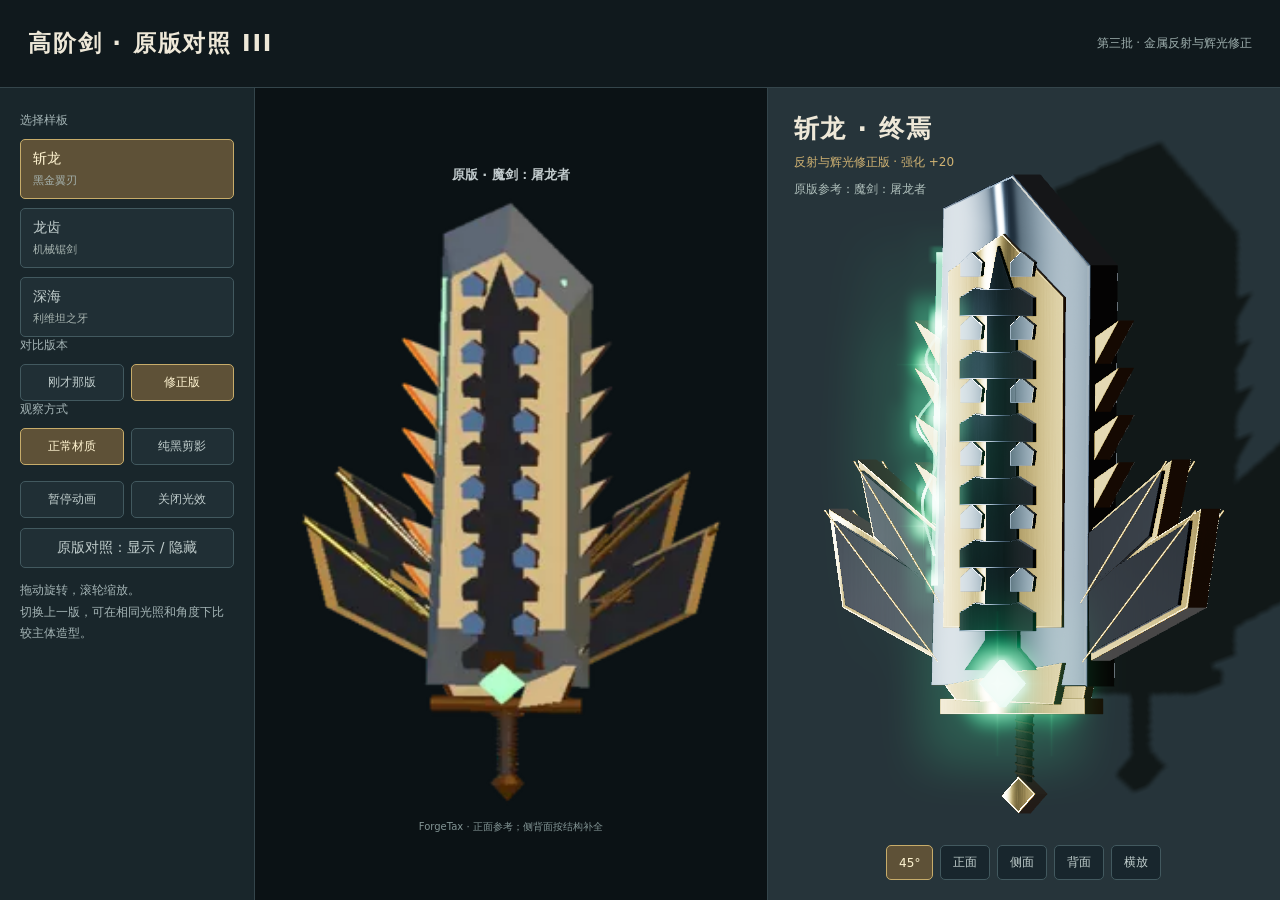
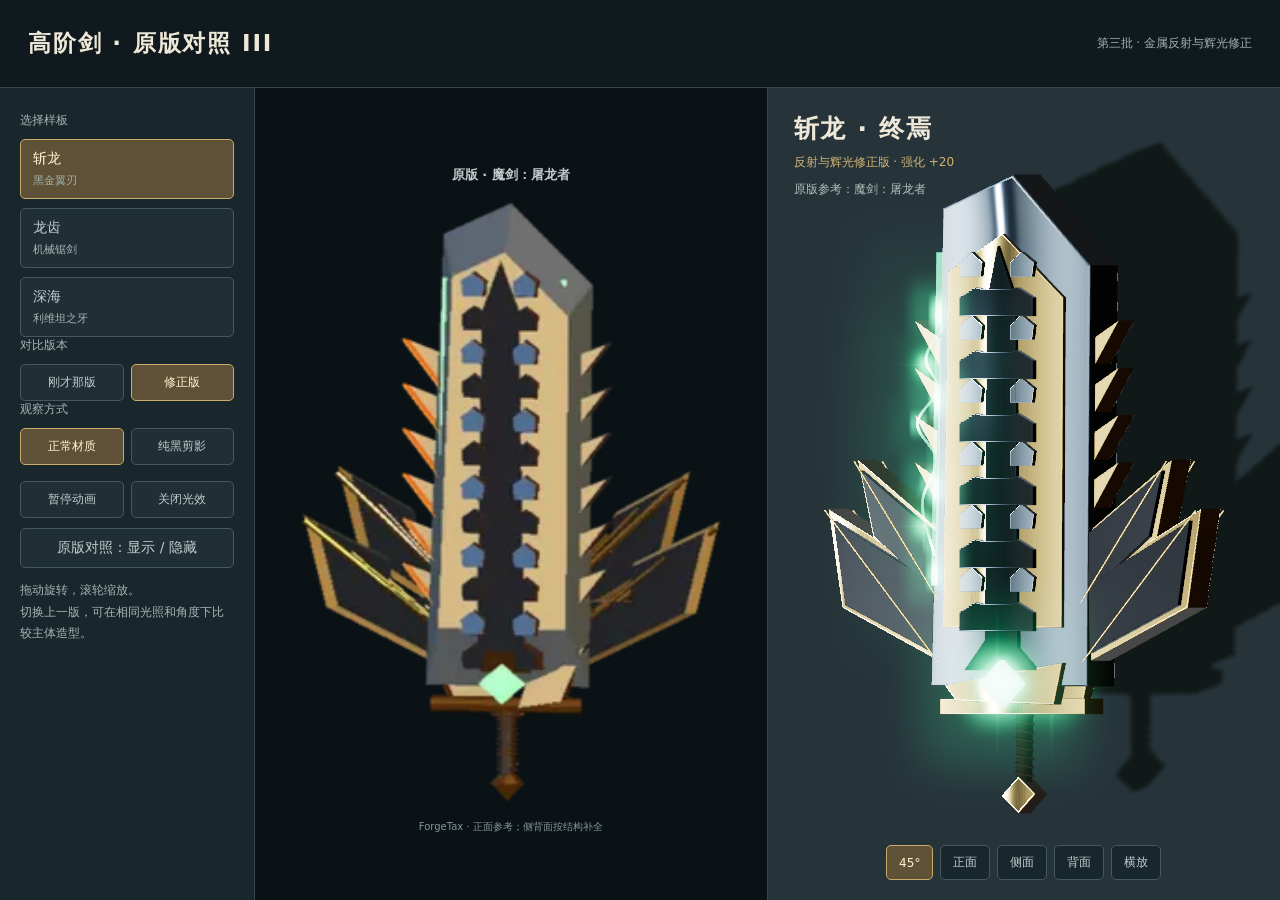
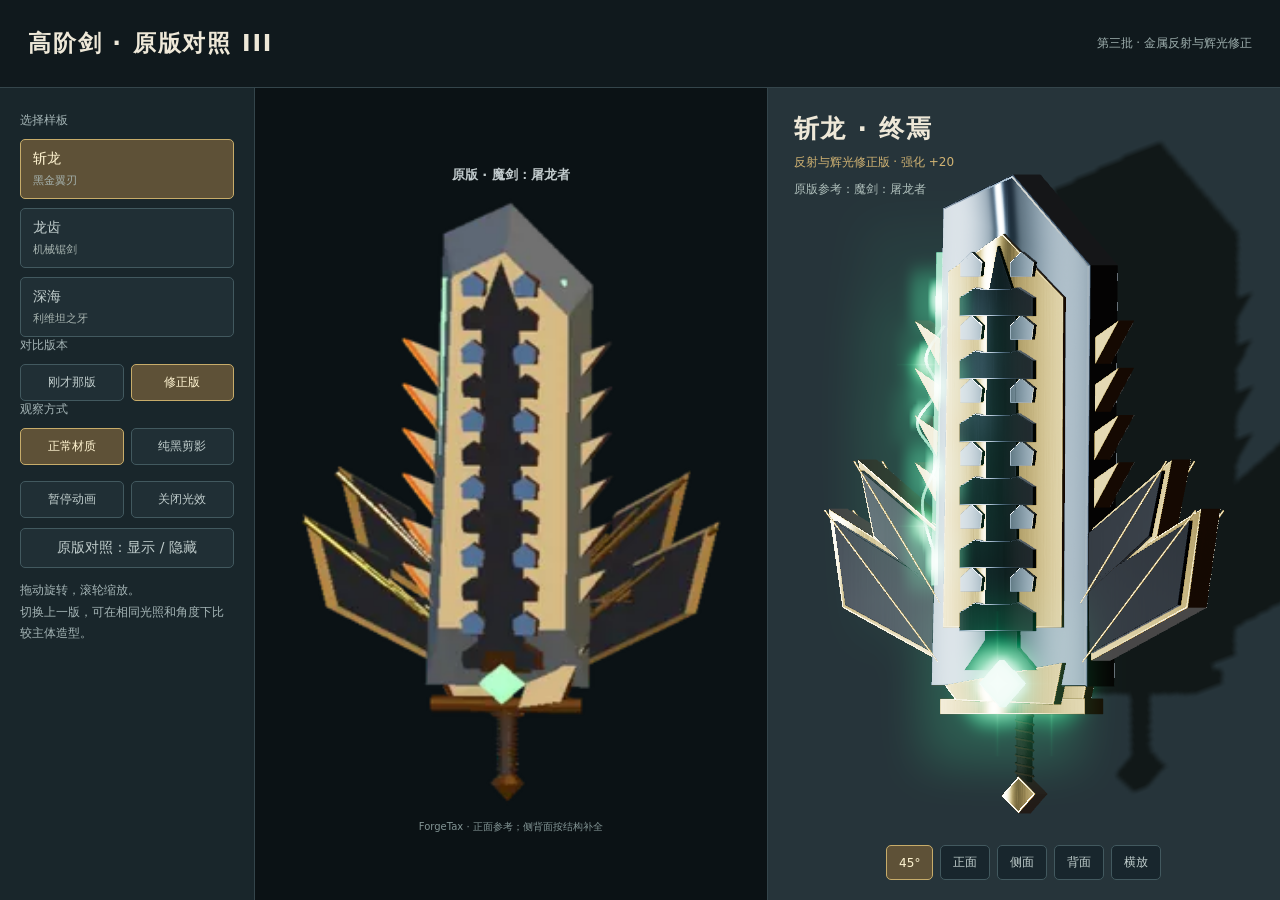
